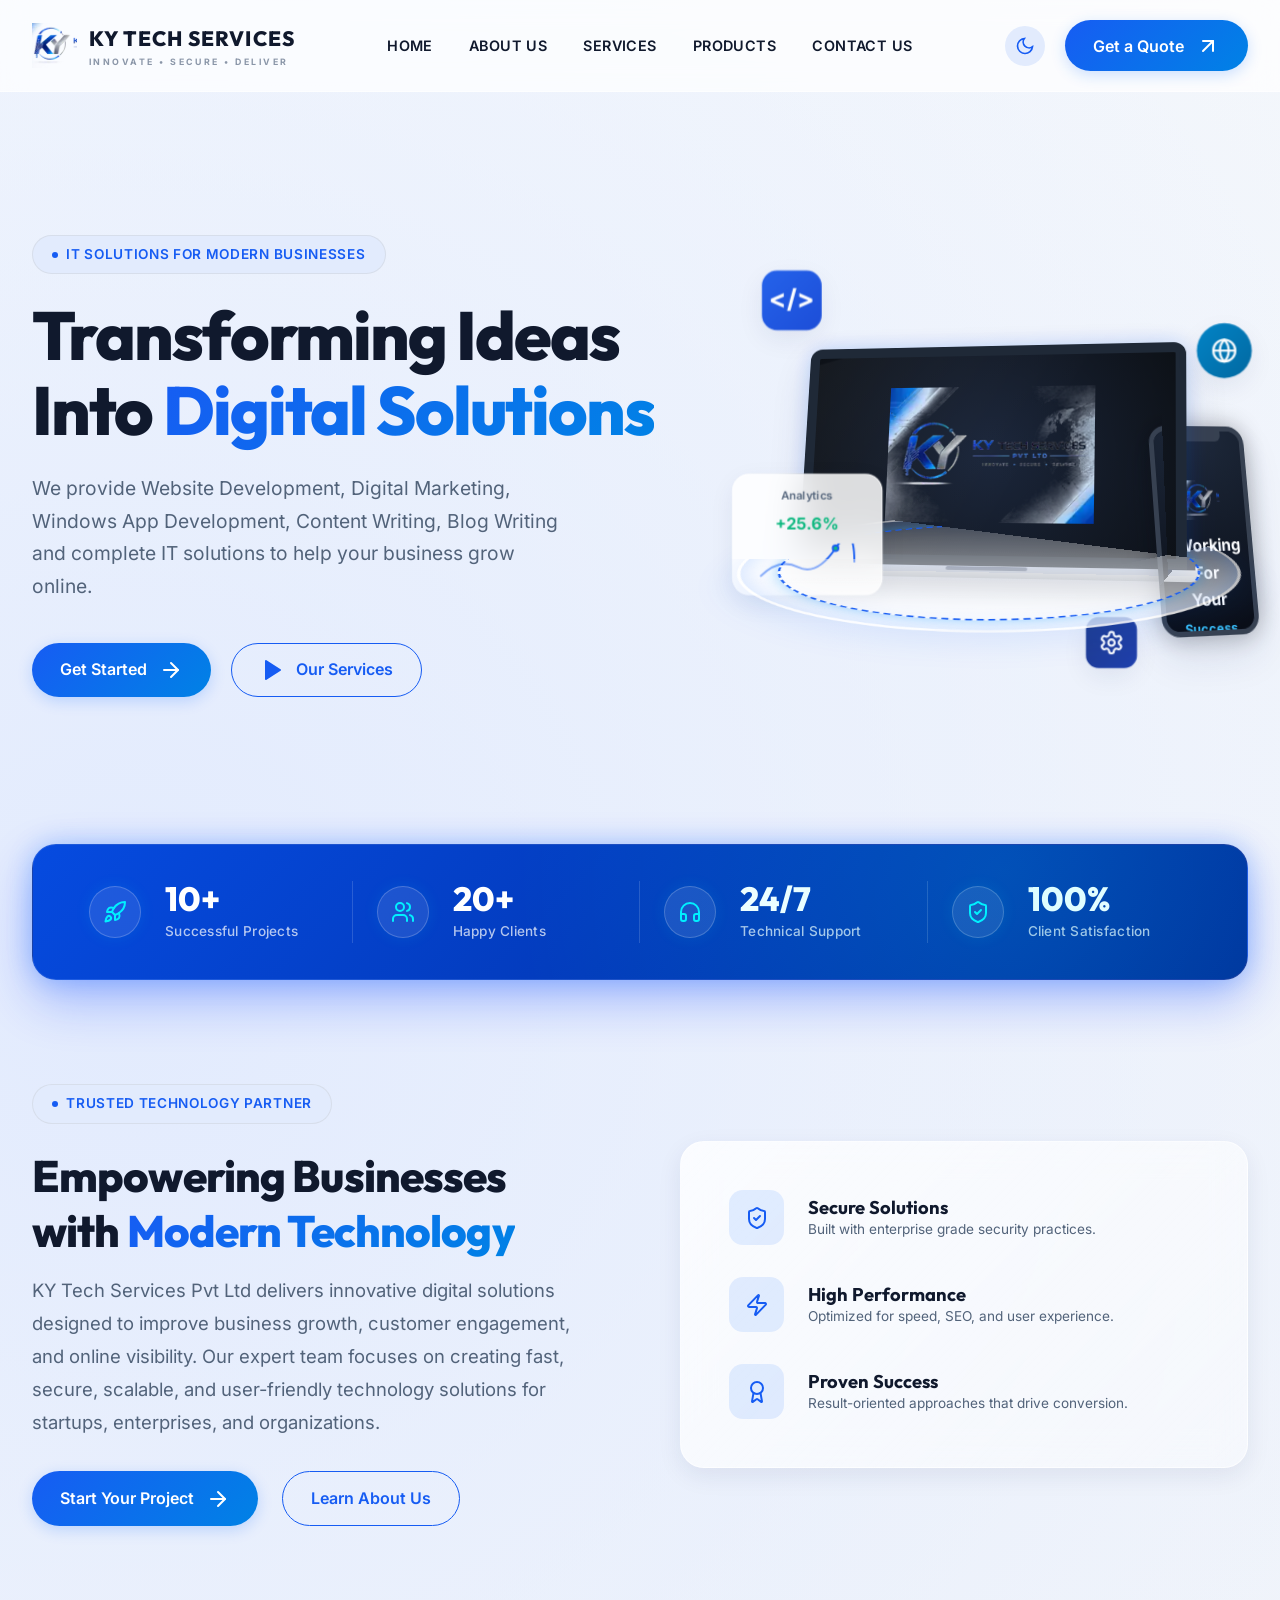
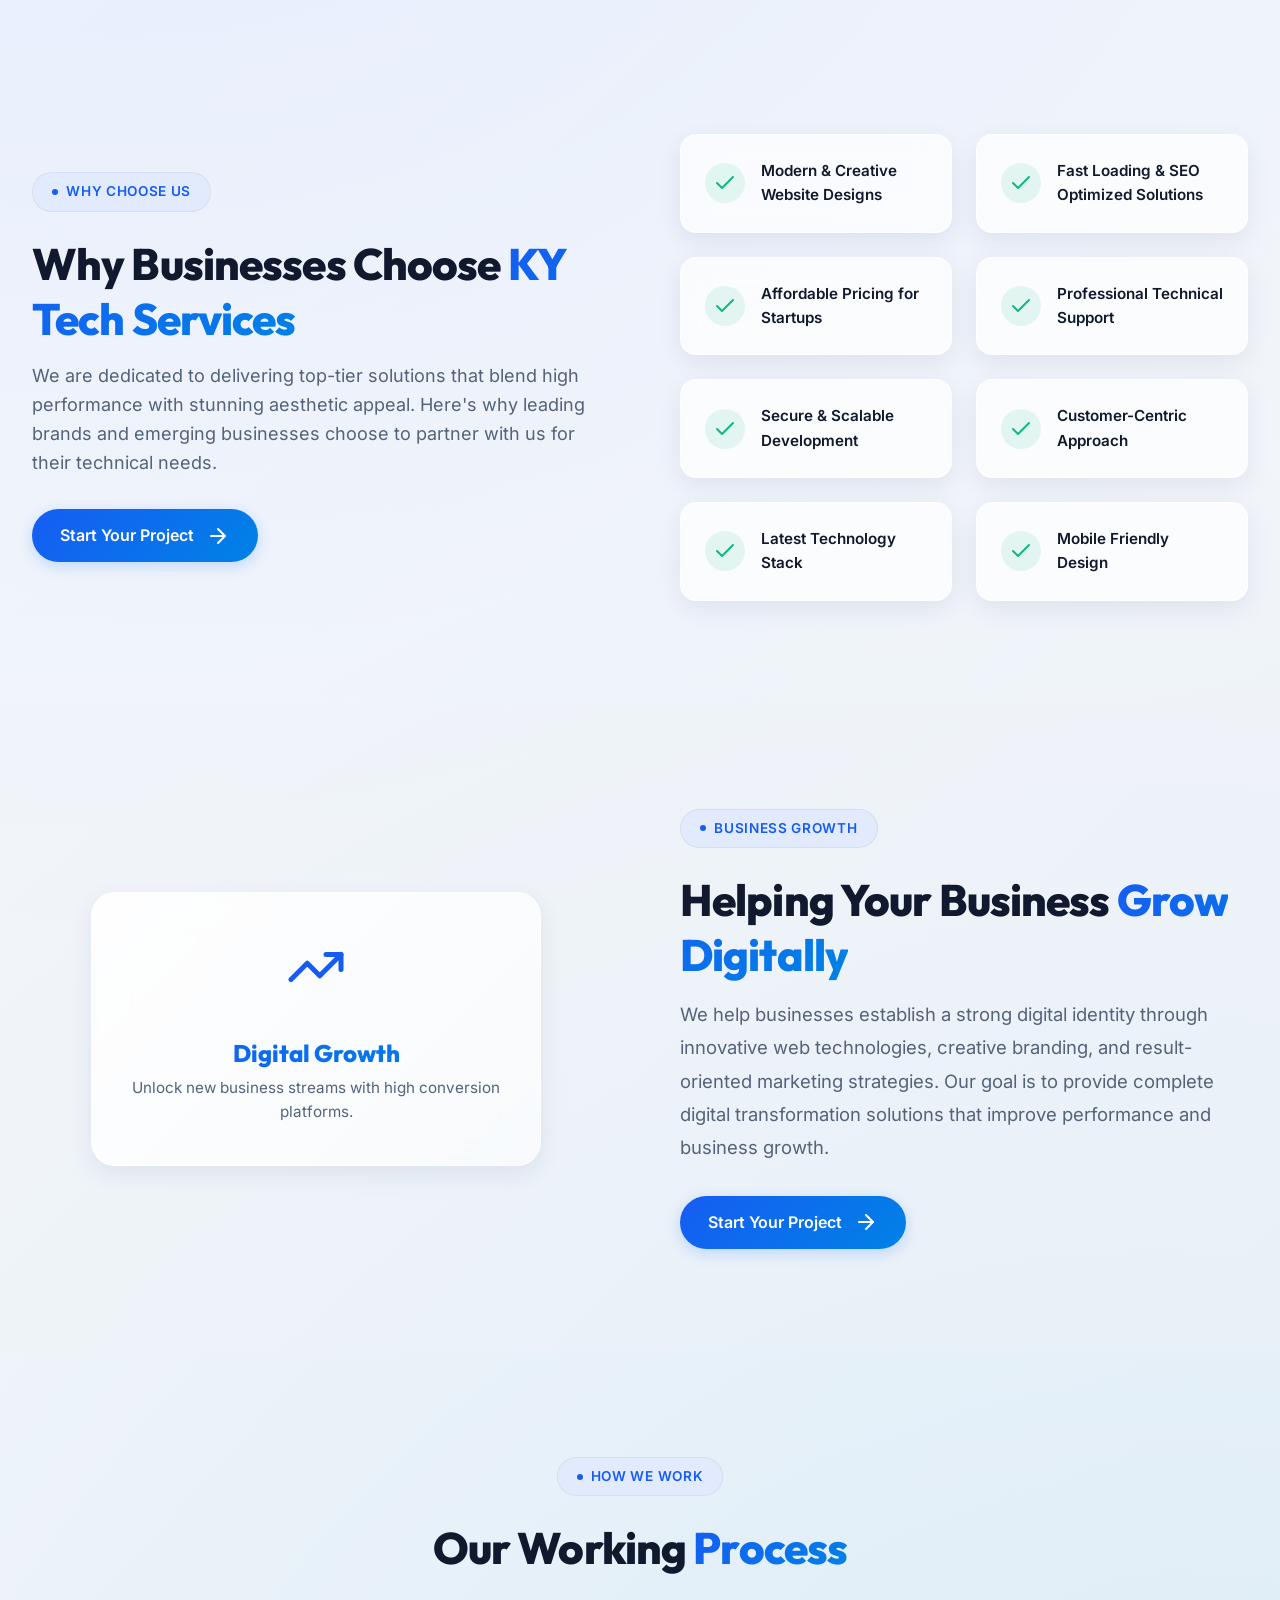
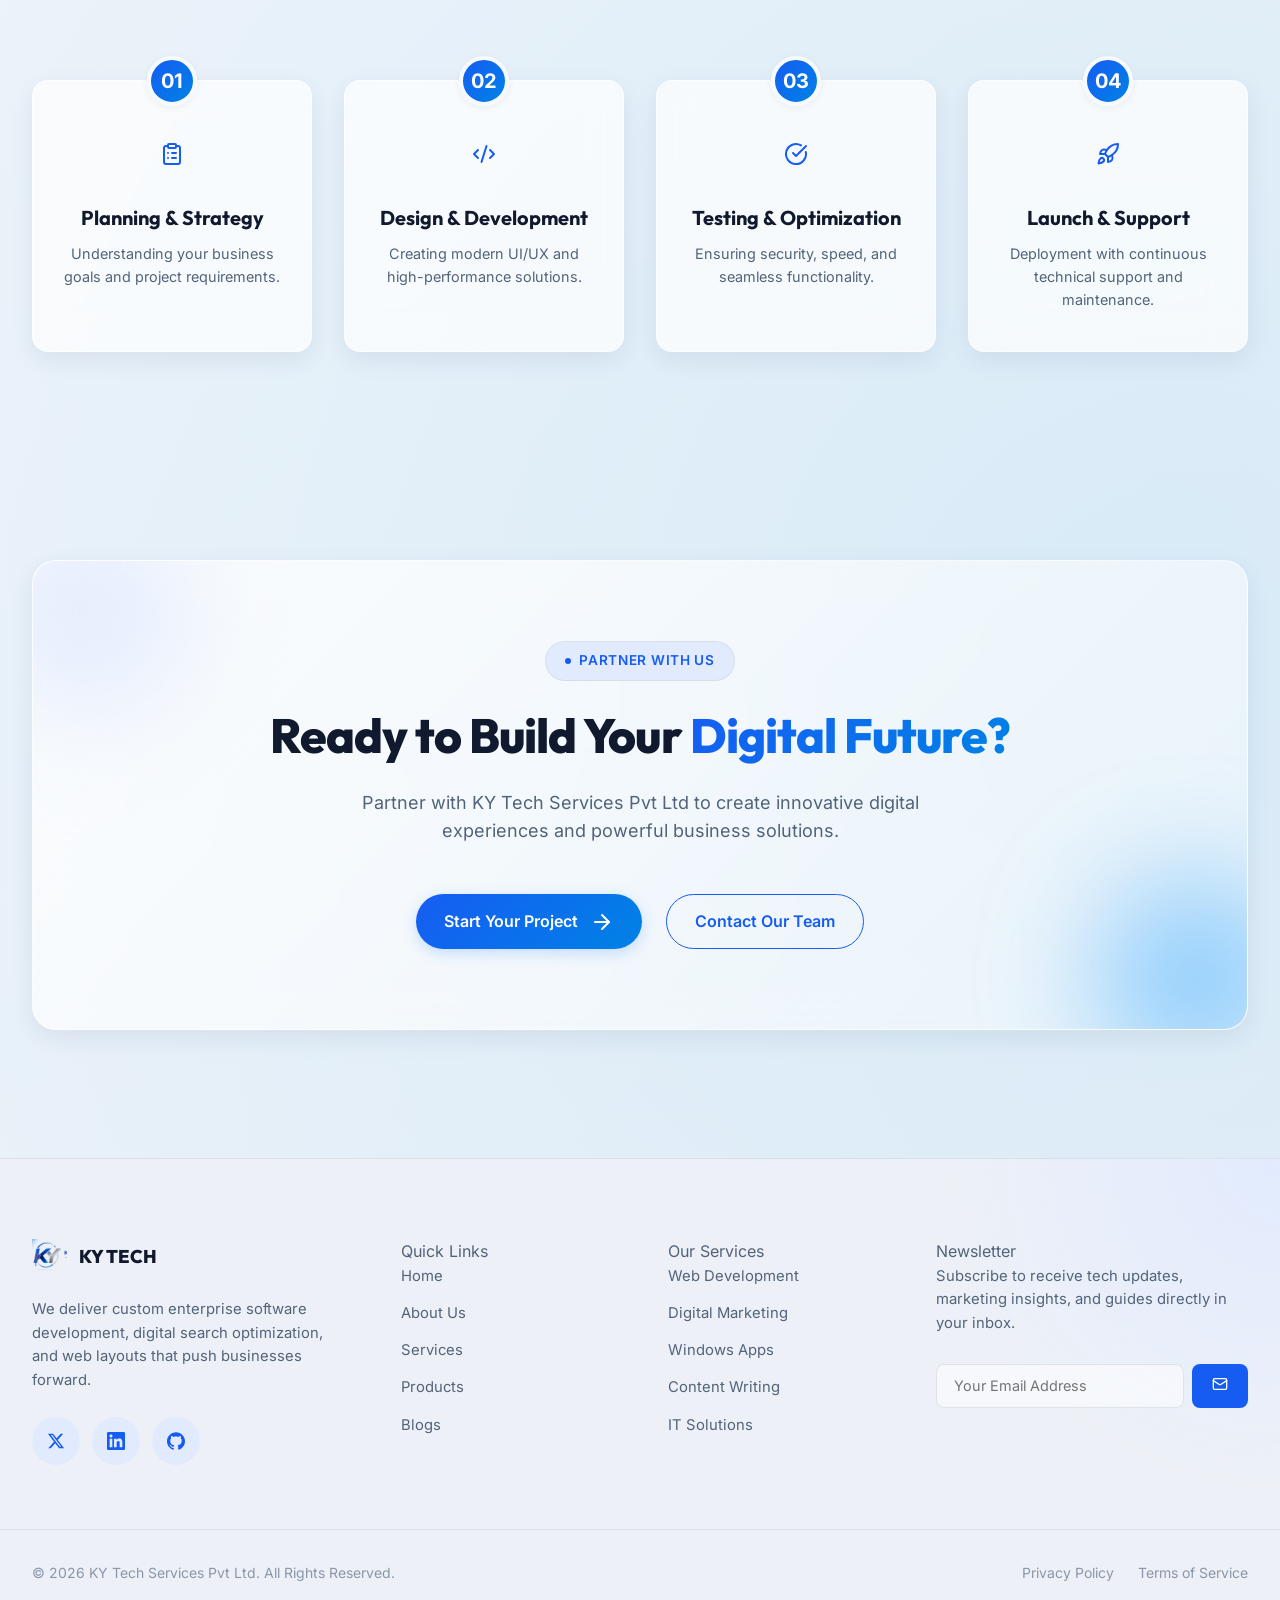
==== index.html @ 4c4f0a97 "seo: replace sitemap link with blogs link in footer quick links" ====
<!DOCTYPE html>
<html lang="en">
<head>
    <meta charset="UTF-8">
    <meta name="viewport" content="width=device-width, initial-scale=1.0">
    <meta name="robots" content="index, follow">
    <title>KY Tech Services Pvt Ltd | Innovative IT & Digital Solutions</title>
    <meta name="description" content="KY Tech Services Pvt Ltd provides professional Website Development, SEO, Digital Marketing, Software Development, Content Writing, and complete IT solutions for startups, businesses, and brands across India.">
    <meta name="keywords" content="IT services, Web development, digital marketing, app development, content writing, SEO, tech solutions">
    <meta name="author" content="KY Tech Services Pvt Ltd">
    <link rel="canonical" href="https://kytechserv.com/">
    
    <!-- Open Graph Tags -->
    <meta property="og:title" content="KY Tech Services Pvt Ltd | Innovative IT & Digital Solutions">
    <meta property="og:description" content="KY Tech Services Pvt Ltd provides professional Website Development, SEO, Digital Marketing, Software Development, Content Writing, and complete IT solutions for startups, businesses, and brands across India.">
    <meta property="og:image" content="assets/og-image.jpg">
    <meta property="og:url" content="https://kytechserv.com/">
    <meta property="og:type" content="website">

    <!-- Local Fonts and CSS Links -->
    <link rel="stylesheet" href="fonts.css">
    <link rel="preload" href="styles.css" as="style">
    <link rel="stylesheet" href="styles.css">

    <!-- Favicon -->
    <link rel="icon" type="image/webp" href="logo-icon.webp">
    
    <!-- Local Lucide Icons -->
    <script src="lucide.min.js" defer></script>
</head>
<body data-theme="light">

    <!-- Header Navbar -->
    <header class="header" id="main-header">
        <div class="container navbar">
            <a href="/" class="logo-link" id="logo-anchor">
                <img src="logo-icon.webp" alt="KY Tech Logo" class="logo-img-icon" width="45" height="45" style="height: 45px; width: auto; object-fit: contain; transition: transform var(--transition-normal);">
                <div class="logo-text">
                    <span style="font-family: var(--font-heading); font-weight: 800; font-size: 1.3rem; letter-spacing: 0.05em; color: var(--text-primary);">KY TECH SERVICES</span>
                    <span style="display: block; font-size: 0.55rem; font-weight: 700; letter-spacing: 0.28em; color: var(--text-light); text-transform: uppercase;">Innovate • Secure • Deliver</span>
                </div>
            </a>

            <!-- Menu items -->
            <nav class="nav-menu" id="nav-links">
                <a href="/" class="nav-link active">Home</a>
                <a href="/about" class="nav-link">About Us</a>
                <a href="/services" class="nav-link">Services</a>
                <a href="/products" class="nav-link">Products</a>
                <a href="/contact" class="nav-link">Contact Us</a>
            </nav>

            <!-- Actions (Theme Toggle & CTA) -->
            <div class="nav-actions">
                <div class="theme-toggle" id="theme-btn" role="button" tabindex="0" title="Toggle Theme" aria-label="Toggle Theme">
                    <svg class="theme-toggle-icon sun-icon" viewBox="0 0 24 24">
                        <circle cx="12" cy="12" r="4" />
                        <path d="M12 2v2M12 20v2M4.93 4.93l1.41 1.41M17.66 17.66l1.41 1.41M2 12h2M20 12h2M6.34 17.66l-1.41 1.41M19.07 4.93l-1.41 1.41" />
                    </svg>
                    <svg class="theme-toggle-icon moon-icon" viewBox="0 0 24 24">
                        <path d="M21 12.79A9 9 0 1 1 11.21 3 7 7 0 0 0 21 12.79z" />
                    </svg>
                </div>
                <button class="btn btn-primary btn-cta" id="cta-quote-btn">
                    Get a Quote <i data-lucide="arrow-up-right" class="btn-icon"></i>
                </button>
                <div class="burger-menu" id="menu-toggle" role="button" tabindex="0" aria-label="Toggle Menu">
                    <div class="burger-line"></div>
                    <div class="burger-line"></div>
                    <div class="burger-line"></div>
                </div>
            </div>
        </div>
    </header>
    <main>

    <!-- Hero Section -->
    <section class="hero" id="home">
        <div class="container hero-grid">
            <div class="hero-content">
                <div class="section-tag">
                    <span class="dot"></span> IT Solutions for Modern Businesses
                </div>
                <h1 class="hero-title">Transforming Ideas <br>Into <span>Digital Solutions</span></h1>
                <p class="hero-desc">We provide Website Development, Digital Marketing, Windows App Development, Content Writing, Blog Writing and complete IT solutions to help your business grow online.</p>
                <div class="hero-btns">
                    <a href="#contact" class="btn btn-primary">Get Started <i data-lucide="arrow-right" class="btn-icon"></i></a>
                    <a href="#services" class="btn btn-secondary"><i data-lucide="play" class="btn-icon" style="fill: currentColor; font-size: 0.8rem;"></i> Our Services</a>
                </div>
            </div>

            <!-- Hero Interactive 3D Mockup -->
            <div class="hero-mockup-wrapper" id="scene-3d">
                <div class="podium-base">
                    <div class="podium-ring"></div>
                </div>
                
                <!-- Laptop Mockup -->
                <div class="laptop-mockup" id="laptop-node">
                    <div class="laptop-screen">
                        <div class="laptop-display-content" style="padding: 1.5rem; background: radial-gradient(circle at center, #1b263b 0%, #0d1117 100%); display: flex; align-items: center; justify-content: center;">
                            <img src="logo.webp" alt="KY Tech Services Screen" width="250" height="166" style="max-width: 90%; max-height: 90%; object-fit: contain;">
                            <div class="screen-glare"></div>
                        </div>
                    </div>
                    <div class="laptop-base"></div>
                </div>

                <!-- Phone Mockup -->
                <div class="phone-mockup" id="phone-node">
                    <div class="phone-screen">
                        <div class="notch"></div>
                        <div class="phone-content" style="margin-top: 1.5rem; padding: 0.5rem;">
                            <img src="logo-icon.webp" alt="Phone Logo" width="38" height="38" style="height: 38px; width: auto; margin: 0 auto 0.75rem; display: block; object-fit: contain;">
                            <div style="font-weight: 700; font-size: 1rem; margin-bottom: 0.25rem;">Working For Your</div>
                            <p>Success</p>
                            <div class="phone-progress">
                                <div class="phone-progress-fill"></div>
                            </div>
                        </div>
                        <div style="font-size: 0.5rem; text-align: center; color: #64748b; font-weight:600;">ACTIVE SESSION</div>
                    </div>
                </div>

                <!-- Floating Code Card -->
                <div class="floating-element float-code" id="float-code-card">
                    <span>&lt;/&gt;</span>
                </div>

                <!-- Floating Globe Card -->
                <div class="floating-element float-globe" id="float-globe-card">
                    <i data-lucide="globe"></i>
                </div>

                <!-- Floating Cog Card -->
                <div class="floating-element float-cog" id="float-cog-card">
                    <i data-lucide="settings" style="animation: spinRing 8s linear infinite;"></i>
                </div>

                <!-- Floating Analytics Card -->
                <div class="floating-element float-analytics glass-card" id="float-analytics-card">
                    <span>Analytics</span>
                    <div class="analytics-val">+25.6%</div>
                    <!-- Small SVG Sparkline -->
                    <svg viewBox="0 0 100 40">
                        <path d="M 0 35 Q 20 15 40 25 T 80 5 T 100 20" />
                        <circle cx="80" cy="5" r="3" fill="#10b981" />
                    </svg>
                </div>
            </div>
        </div>
    </section>

    <!-- Stats Bar -->
    <div class="container stats-container">
        <div class="stats-bar">
            <div class="stat-item">
                <div class="stat-icon-wrapper">
                    <i data-lucide="rocket"></i>
                </div>
                <div class="stat-info">
                    <div class="stat-number" data-target="10">0</div>
                    <div class="stat-label">Successful Projects</div>
                </div>
            </div>
            <div class="stat-item">
                <div class="stat-icon-wrapper">
                    <i data-lucide="users"></i>
                </div>
                <div class="stat-info">
                    <div class="stat-number" data-target="20">0</div>
                    <div class="stat-label">Happy Clients</div>
                </div>
            </div>
            <div class="stat-item">
                <div class="stat-icon-wrapper">
                    <i data-lucide="headphones"></i>
                </div>
                <div class="stat-info">
                    <div class="stat-number" data-target="24">0</div>
                    <div class="stat-label">Technical Support</div>
                </div>
            </div>
            <div class="stat-item">
                <div class="stat-icon-wrapper">
                    <i data-lucide="shield-check"></i>
                </div>
                <div class="stat-info">
                    <div class="stat-number" data-target="100">0</div>
                    <div class="stat-label">Client Satisfaction</div>
                </div>
            </div>
        </div>
    </div>

    
    <!-- Trusted Technology Partner Section -->
    <section class="partner-section" id="partner">
        <div class="container about-grid">
            <div class="partner-content">
                <div class="section-tag">
                    <span class="dot"></span> Trusted Technology Partner
                </div>
                <h2 class="section-title">Empowering Businesses with <span>Modern Technology</span></h2>
                <p class="section-desc-accent" style="font-size: 1.15rem; line-height: 1.8; color: var(--text-secondary); margin-bottom: 2rem;">
                    KY Tech Services Pvt Ltd delivers innovative digital solutions designed to improve business growth, customer engagement, and online visibility. Our expert team focuses on creating fast, secure, scalable, and user-friendly technology solutions for startups, enterprises, and organizations.
                </p>
                <div style="display: flex; gap: 1.5rem; flex-wrap: wrap; margin-top: 1.5rem;">
                    <a href="#contact" class="btn btn-primary">Start Your Project <i data-lucide="arrow-right" class="btn-icon"></i></a>
                    <a href="/about" class="btn btn-secondary">Learn About Us</a>
                </div>
            </div>
            <div class="partner-visual">
                <div class="partner-glass-card glass-card" style="padding: 3rem; display: flex; flex-direction: column; gap: 2rem; border-radius: var(--radius-lg); position: relative; overflow: hidden; background: linear-gradient(135deg, rgba(var(--bg-glass-raw), 0.8) 0%, rgba(var(--bg-glass-raw), 0.4) 100%);">
                    <div style="display: flex; gap: 1.5rem; align-items: center;">
                        <div style="width: 55px; height: 55px; border-radius: 14px; background: rgba(0, 102, 255, 0.1); color: var(--primary); display: flex; align-items: center; justify-content: center; font-size: 1.5rem; flex-shrink: 0;"><i data-lucide="shield-check"></i></div>
                        <div>
                            <h3 style="font-size: 1.15rem; font-weight: 700;">Secure Solutions</h3>
                            <p style="font-size: 0.85rem; color: var(--text-secondary);">Built with enterprise grade security practices.</p>
                        </div>
                    </div>
                    <div style="display: flex; gap: 1.5rem; align-items: center;">
                        <div style="width: 55px; height: 55px; border-radius: 14px; background: rgba(0, 102, 255, 0.1); color: var(--primary); display: flex; align-items: center; justify-content: center; font-size: 1.5rem; flex-shrink: 0;"><i data-lucide="zap"></i></div>
                        <div>
                            <h3 style="font-size: 1.15rem; font-weight: 700;">High Performance</h3>
                            <p style="font-size: 0.85rem; color: var(--text-secondary);">Optimized for speed, SEO, and user experience.</p>
                        </div>
                    </div>
                    <div style="display: flex; gap: 1.5rem; align-items: center;">
                        <div style="width: 55px; height: 55px; border-radius: 14px; background: rgba(0, 102, 255, 0.1); color: var(--primary); display: flex; align-items: center; justify-content: center; font-size: 1.5rem; flex-shrink: 0;"><i data-lucide="award"></i></div>
                        <div>
                            <h3 style="font-size: 1.15rem; font-weight: 700;">Proven Success</h3>
                            <p style="font-size: 0.85rem; color: var(--text-secondary);">Result-oriented approaches that drive conversion.</p>
                        </div>
                    </div>
                </div>
            </div>
        </div>
    </section>

    <!-- Why Choose Us Section -->
    <section class="why-choose-section" id="why-choose">
        <div class="container about-grid">
            <div class="why-choose-content">
                <div class="section-tag">
                    <span class="dot"></span> Why Choose Us
                </div>
                <h2 class="section-title">Why Businesses Choose <span>KY Tech Services</span></h2>
                <p class="section-desc" style="max-width: 100%; margin-bottom: 2rem;">
                    We are dedicated to delivering top-tier solutions that blend high performance with stunning aesthetic appeal. Here's why leading brands and emerging businesses choose to partner with us for their technical needs.
                </p>
                <div style="display: flex; gap: 1.5rem; flex-wrap: wrap;">
                    <a href="#contact" class="btn btn-primary">Start Your Project <i data-lucide="arrow-right" class="btn-icon"></i></a>
                </div>
            </div>
            
            <div class="why-choose-grid">
                <div class="glass-card" style="padding: 1.5rem; display: flex; align-items: center; gap: 1rem; border-radius: var(--radius-md);">
                    <div style="width: 40px; height: 40px; border-radius: 50%; background: rgba(16, 185, 129, 0.1); color: #10b981; display: flex; align-items: center; justify-content: center; font-size: 1.2rem; flex-shrink: 0;"><i data-lucide="check"></i></div>
                    <span style="font-weight: 600; font-size: 0.95rem;">Modern & Creative Website Designs</span>
                </div>
                
                <div class="glass-card" style="padding: 1.5rem; display: flex; align-items: center; gap: 1rem; border-radius: var(--radius-md);">
                    <div style="width: 40px; height: 40px; border-radius: 50%; background: rgba(16, 185, 129, 0.1); color: #10b981; display: flex; align-items: center; justify-content: center; font-size: 1.2rem; flex-shrink: 0;"><i data-lucide="check"></i></div>
                    <span style="font-weight: 600; font-size: 0.95rem;">Fast Loading & SEO Optimized Solutions</span>
                </div>
                
                <div class="glass-card" style="padding: 1.5rem; display: flex; align-items: center; gap: 1rem; border-radius: var(--radius-md);">
                    <div style="width: 40px; height: 40px; border-radius: 50%; background: rgba(16, 185, 129, 0.1); color: #10b981; display: flex; align-items: center; justify-content: center; font-size: 1.2rem; flex-shrink: 0;"><i data-lucide="check"></i></div>
                    <span style="font-weight: 600; font-size: 0.95rem;">Affordable Pricing for Startups</span>
                </div>
                
                <div class="glass-card" style="padding: 1.5rem; display: flex; align-items: center; gap: 1rem; border-radius: var(--radius-md);">
                    <div style="width: 40px; height: 40px; border-radius: 50%; background: rgba(16, 185, 129, 0.1); color: #10b981; display: flex; align-items: center; justify-content: center; font-size: 1.2rem; flex-shrink: 0;"><i data-lucide="check"></i></div>
                    <span style="font-weight: 600; font-size: 0.95rem;">Professional Technical Support</span>
                </div>
                
                <div class="glass-card" style="padding: 1.5rem; display: flex; align-items: center; gap: 1rem; border-radius: var(--radius-md);">
                    <div style="width: 40px; height: 40px; border-radius: 50%; background: rgba(16, 185, 129, 0.1); color: #10b981; display: flex; align-items: center; justify-content: center; font-size: 1.2rem; flex-shrink: 0;"><i data-lucide="check"></i></div>
                    <span style="font-weight: 600; font-size: 0.95rem;">Secure & Scalable Development</span>
                </div>
                
                <div class="glass-card" style="padding: 1.5rem; display: flex; align-items: center; gap: 1rem; border-radius: var(--radius-md);">
                    <div style="width: 40px; height: 40px; border-radius: 50%; background: rgba(16, 185, 129, 0.1); color: #10b981; display: flex; align-items: center; justify-content: center; font-size: 1.2rem; flex-shrink: 0;"><i data-lucide="check"></i></div>
                    <span style="font-weight: 600; font-size: 0.95rem;">Customer-Centric Approach</span>
                </div>
                
                <div class="glass-card" style="padding: 1.5rem; display: flex; align-items: center; gap: 1rem; border-radius: var(--radius-md);">
                    <div style="width: 40px; height: 40px; border-radius: 50%; background: rgba(16, 185, 129, 0.1); color: #10b981; display: flex; align-items: center; justify-content: center; font-size: 1.2rem; flex-shrink: 0;"><i data-lucide="check"></i></div>
                    <span style="font-weight: 600; font-size: 0.95rem;">Latest Technology Stack</span>
                </div>
                
                <div class="glass-card" style="padding: 1.5rem; display: flex; align-items: center; gap: 1rem; border-radius: var(--radius-md);">
                    <div style="width: 40px; height: 40px; border-radius: 50%; background: rgba(16, 185, 129, 0.1); color: #10b981; display: flex; align-items: center; justify-content: center; font-size: 1.2rem; flex-shrink: 0;"><i data-lucide="check"></i></div>
                    <span style="font-weight: 600; font-size: 0.95rem;">Mobile Friendly Design</span>
                </div>
            </div>
        </div>
    </section>

    <!-- Business Growth Section -->
    <section class="growth-section" id="growth" style="background: hsla(var(--bg-secondary-raw), 0.35);">
        <div class="container about-grid">
            <div class="growth-visual" style="display: flex; align-items: center; justify-content: center; position: relative;">
                <div class="glass-card" style="padding: 2.5rem; text-align: center; border-radius: var(--radius-lg); width: 100%; max-width: 450px; background: linear-gradient(135deg, rgba(var(--bg-glass-raw), 0.9) 0%, rgba(var(--bg-glass-raw), 0.6) 100%);">
                    <div style="font-size: 3.5rem; color: var(--primary); margin-bottom: 1rem;"><i data-lucide="trending-up" style="width: 60px; height: 60px;"></i></div>
                    <h3 style="font-size: 1.5rem; font-weight: 800; margin-bottom: 0.5rem; background: var(--primary-gradient); -webkit-background-clip: text; -webkit-text-fill-color: transparent;">Digital Growth</h3>
                    <p style="font-size: 0.95rem; color: var(--text-secondary);">Unlock new business streams with high conversion platforms.</p>
                </div>
            </div>
            
            <div class="growth-content">
                <div class="section-tag">
                    <span class="dot"></span> Business Growth
                </div>
                <h2 class="section-title">Helping Your Business <span>Grow Digitally</span></h2>
                <p class="section-desc-accent" style="font-size: 1.15rem; line-height: 1.8; color: var(--text-secondary); margin-bottom: 2rem;">
                    We help businesses establish a strong digital identity through innovative web technologies, creative branding, and result-oriented marketing strategies. Our goal is to provide complete digital transformation solutions that improve performance and business growth.
                </p>
                <div style="display: flex; gap: 1.5rem; flex-wrap: wrap; margin-top: 1.5rem;">
                    <a href="#contact" class="btn btn-primary">Start Your Project <i data-lucide="arrow-right" class="btn-icon"></i></a>
                </div>
            </div>
        </div>
    </section>

    <!-- Process Section -->
    <section class="process-section" id="process">
        <div class="container">
            <div style="text-align: center; margin-bottom: 5rem;">
                <div class="section-tag" style="margin: 0 auto 1.5rem auto;">
                    <span class="dot"></span> How We Work
                </div>
                <h2 class="section-title">Our Working <span>Process</span></h2>
            </div>
            
            <div class="process-steps-grid">
                <!-- Step 1 -->
                <div class="process-step glass-card" style="padding: 2.5rem 1.75rem; border-radius: var(--radius-md); text-align: center; position: relative; display: flex; flex-direction: column; align-items: center; margin-top: 25px;">
                    <div class="step-number" style="position: absolute; top: -25px; width: 50px; height: 50px; border-radius: 50%; background: var(--primary-gradient); color: #fff; display: flex; align-items: center; justify-content: center; font-size: 1.25rem; font-weight: 800; border: 4px solid hsl(var(--bg-primary-raw)); box-shadow: var(--shadow-sm);">01</div>
                    <div style="font-size: 2rem; color: var(--primary); margin: 0.5rem 0 1.5rem 0;"><i data-lucide="clipboard-list"></i></div>
                    <h3 style="font-size: 1.25rem; font-weight: 700; margin-bottom: 0.75rem;">Planning & Strategy</h3>
                    <p style="font-size: 0.9rem; color: var(--text-secondary); line-height: 1.6;">Understanding your business goals and project requirements.</p>
                </div>
                
                <!-- Step 2 -->
                <div class="process-step glass-card" style="padding: 2.5rem 1.75rem; border-radius: var(--radius-md); text-align: center; position: relative; display: flex; flex-direction: column; align-items: center; margin-top: 25px;">
                    <div class="step-number" style="position: absolute; top: -25px; width: 50px; height: 50px; border-radius: 50%; background: var(--primary-gradient); color: #fff; display: flex; align-items: center; justify-content: center; font-size: 1.25rem; font-weight: 800; border: 4px solid hsl(var(--bg-primary-raw)); box-shadow: var(--shadow-sm);">02</div>
                    <div style="font-size: 2rem; color: var(--primary); margin: 0.5rem 0 1.5rem 0;"><i data-lucide="code-2"></i></div>
                    <h3 style="font-size: 1.25rem; font-weight: 700; margin-bottom: 0.75rem;">Design & Development</h3>
                    <p style="font-size: 0.9rem; color: var(--text-secondary); line-height: 1.6;">Creating modern UI/UX and high-performance solutions.</p>
                </div>
                
                <!-- Step 3 -->
                <div class="process-step glass-card" style="padding: 2.5rem 1.75rem; border-radius: var(--radius-md); text-align: center; position: relative; display: flex; flex-direction: column; align-items: center; margin-top: 25px;">
                    <div class="step-number" style="position: absolute; top: -25px; width: 50px; height: 50px; border-radius: 50%; background: var(--primary-gradient); color: #fff; display: flex; align-items: center; justify-content: center; font-size: 1.25rem; font-weight: 800; border: 4px solid hsl(var(--bg-primary-raw)); box-shadow: var(--shadow-sm);">03</div>
                    <div style="font-size: 2rem; color: var(--primary); margin: 0.5rem 0 1.5rem 0;"><i data-lucide="check-circle"></i></div>
                    <h3 style="font-size: 1.25rem; font-weight: 700; margin-bottom: 0.75rem;">Testing & Optimization</h3>
                    <p style="font-size: 0.9rem; color: var(--text-secondary); line-height: 1.6;">Ensuring security, speed, and seamless functionality.</p>
                </div>
                
                <!-- Step 4 -->
                <div class="process-step glass-card" style="padding: 2.5rem 1.75rem; border-radius: var(--radius-md); text-align: center; position: relative; display: flex; flex-direction: column; align-items: center; margin-top: 25px;">
                    <div class="step-number" style="position: absolute; top: -25px; width: 50px; height: 50px; border-radius: 50%; background: var(--primary-gradient); color: #fff; display: flex; align-items: center; justify-content: center; font-size: 1.25rem; font-weight: 800; border: 4px solid hsl(var(--bg-primary-raw)); box-shadow: var(--shadow-sm);">04</div>
                    <div style="font-size: 2rem; color: var(--primary); margin: 0.5rem 0 1.5rem 0;"><i data-lucide="rocket"></i></div>
                    <h3 style="font-size: 1.25rem; font-weight: 700; margin-bottom: 0.75rem;">Launch & Support</h3>
                    <p style="font-size: 0.9rem; color: var(--text-secondary); line-height: 1.6;">Deployment with continuous technical support and maintenance.</p>
                </div>
            </div>
        </div>
    </section>

    <!-- Call to Action Section -->
    <section class="cta-banner-section" id="cta-banner" style="padding-bottom: 8rem;">
        <div class="container">
            <div class="glass-card" style="padding: 5rem 3rem; text-align: center; border-radius: var(--radius-lg); position: relative; overflow: hidden; background: linear-gradient(135deg, rgba(var(--bg-glass-raw), 0.8) 0%, rgba(var(--bg-glass-raw), 0.4) 100%);">
                <div style="position: absolute; top: -50px; left: -50px; width: 200px; height: 200px; border-radius: 50%; background: var(--primary-light); filter: blur(60px); z-index: -1;"></div>
                <div style="position: absolute; bottom: -50px; right: -50px; width: 200px; height: 200px; border-radius: 50%; background: var(--accent-glow); filter: blur(60px); z-index: -1;"></div>
                
                <div class="section-tag" style="margin: 0 auto 1.5rem auto;">
                    <span class="dot"></span> Partner With Us
                </div>
                <h2 class="section-title" style="font-size: 3rem; max-width: 800px; margin: 0 auto 1.5rem auto;">Ready to Build Your <span>Digital Future?</span></h2>
                <p class="section-desc" style="margin: 0 auto 3rem auto; max-width: 600px;">
                    Partner with KY Tech Services Pvt Ltd to create innovative digital experiences and powerful business solutions.
                </p>
                <div style="display: flex; gap: 1.5rem; justify-content: center; flex-wrap: wrap;">
                    <a href="#contact" class="btn btn-primary" id="cta-start-btn">Start Your Project <i data-lucide="arrow-right" class="btn-icon"></i></a>
                    <a href="/contact" class="btn btn-secondary">Contact Our Team</a>
                </div>
            </div>
        </div>
    </section>
    </main><!-- Footer Section -->
    <footer class="footer">
        <div class="container footer-grid">
            <div class="footer-col">
                <a href="#home" class="logo-link">
                    <img src="logo-icon.webp" alt="KY Tech Logo" class="logo-img-icon" width="35" height="35" style="height: 35px; width: auto; object-fit: contain;" loading="lazy">
                    <span style="font-family: var(--font-heading); font-weight: 800; font-size: 1.15rem; color: var(--text-primary);">KY TECH</span>
                </a>
                <p class="footer-desc">We deliver custom enterprise software development, digital search optimization, and web layouts that push businesses forward.</p>
                <div class="footer-socials">
                    <a href="#home" class="btn-circle" aria-label="Twitter">
                        <svg style="width: 18px; height: 18px; fill: currentColor;" viewBox="0 0 24 24" xmlns="http://www.w3.org/2000/svg">
                            <path d="M18.244 2.25h3.308l-7.227 8.26 8.502 11.24H16.17l-5.214-6.817L4.99 21.75H1.68l7.73-8.835L1.254 2.25H8.08l4.713 6.231zm-1.161 17.52h1.833L7.084 4.126H5.117z"/>
                        </svg>
                    </a>
                    <a href="#home" class="btn-circle" aria-label="LinkedIn">
                        <svg style="width: 18px; height: 18px; fill: currentColor;" viewBox="0 0 24 24" xmlns="http://www.w3.org/2000/svg">
                            <path d="M20.447 20.452h-3.554v-5.569c0-1.328-.027-3.037-1.852-3.037-1.853 0-2.136 1.445-2.136 2.939v5.667H9.351V9h3.414v1.561h.046c.477-.9 1.637-1.85 3.37-1.85 3.601 0 4.267 2.37 4.267 5.455v6.286zM5.337 7.433c-1.144 0-2.063-.926-2.063-2.065 0-1.138.92-2.063 2.063-2.063 1.14 0 2.064.925 2.064 2.063 0 1.139-.925 2.065-2.064 2.065zm1.782 13.019H3.555V9h3.564v11.452zM22.225 0H1.771C.792 0 0 .774 0 1.729v20.542C0 23.227.792 24 1.771 24h20.451C23.2 24 24 23.227 24 22.271V1.729C24 .774 23.2 0 22.222 0h.003z"/>
                        </svg>
                    </a>
                    <a href="#home" class="btn-circle" aria-label="GitHub">
                        <svg style="width: 18px; height: 18px; fill: currentColor;" viewBox="0 0 24 24" xmlns="http://www.w3.org/2000/svg">
                            <path d="M12 .297c-6.63 0-12 5.373-12 12 0 5.303 3.438 9.8 8.205 11.385.6.113.82-.258.82-.577 0-.285-.01-1.04-.015-2.04-3.338.724-4.042-1.61-4.042-1.61C4.422 18.07 3.633 17.7 3.633 17.7c-1.087-.744.084-.729.084-.729 1.205.084 1.838 1.236 1.838 1.236 1.07 1.835 2.809 1.305 3.495.998.108-.776.417-1.305.76-1.605-2.665-.3-5.466-1.332-5.466-5.93 0-1.31.465-2.38 1.235-3.22-.135-.303-.54-1.523.105-3.176 0 0 1.005-.322 3.3 1.23.96-.267 1.98-.399 3-.405 1.02.006 2.04.138 3 .405 2.28-1.552 3.285-1.23 3.285-1.23.645 1.653.24 2.873.12 3.176.765.84 1.23 1.91 1.23 3.22 0 4.61-2.805 5.625-5.475 5.92.42.36.81 1.096.81 2.22 0 1.606-.015 2.896-.015 3.286 0 .315.21.69.825.57C20.565 22.092 24 17.592 24 12.297c0-6.627-5.373-12-12-12"/>
                        </svg>
                    </a>
                </div>
            </div>

            <div class="footer-col">
                <div class="footer-col-title">Quick Links</div>
                <div class="footer-links">
                    <a href="/">Home</a>
                    <a href="/about">About Us</a>
                    <a href="/services">Services</a>
                    <a href="/products">Products</a>
                    <a href="/blogs">Blogs</a>
                </div>
            </div>

            <div class="footer-col">
                <div class="footer-col-title">Our Services</div>
                <div class="footer-links">
                    <a href="#services">Web Development</a>
                    <a href="#services">Digital Marketing</a>
                    <a href="#services">Windows Apps</a>
                    <a href="#services">Content Writing</a>
                    <a href="#services">IT Solutions</a>
                </div>
            </div>

            <div class="footer-col">
                <div class="footer-col-title">Newsletter</div>
                <p class="footer-desc" style="margin-bottom: 0.75rem;">Subscribe to receive tech updates, marketing insights, and guides directly in your inbox.</p>
                <form class="newsletter-form" id="newsletter-form-element">
                    <input type="hidden" name="_captcha" value="false">
                    <input type="email" class="newsletter-input" name="Email" placeholder="Your Email Address" required aria-label="Newsletter Email">
                    <button type="submit" class="newsletter-btn" aria-label="Subscribe">
                        <i data-lucide="mail" style="width: 16px; height: 16px;"></i>
                    </button>
                </form>
            </div>
        </div>

        <div class="container footer-bottom">
            <p>&copy; 2026 KY Tech Services Pvt Ltd. All Rights Reserved.</p>
            <div class="footer-bottom-links">
                <a href="#" id="privacy-link">Privacy Policy</a>
                <a href="#" id="terms-link">Terms of Service</a>
            </div>
        </div>
    </footer>

    <!-- Get a Quote Modal -->
    <div class="modal-overlay" id="quote-modal-overlay">
        <div class="modal-content glass-card">
            <button class="modal-close-btn" id="modal-close-icon" aria-label="Close Modal">&times;</button>
            <div class="modal-header">
                <h2>Get a Custom Quote</h2>
                <p>Provide details about your project and we'll schedule a discovery call.</p>
            </div>
            
            <div class="form-alert form-alert-success" id="modal-success-alert">
                <i data-lucide="check-circle"></i>
                <span>Thank you! Your quote request has been received.</span>
            </div>

            <form id="modal-quote-form">
                <input type="hidden" name="_captcha" value="false">
                <div class="form-group">
                    <label for="modal-name" class="form-label">Your Name</label>
                    <input type="text" id="modal-name" name="Name" class="form-control" placeholder="Jane Smith" required>
                </div>
                <div class="form-group">
                    <label for="modal-email" class="form-label">Email Address</label>
                    <input type="email" id="modal-email" name="Email" class="form-control" placeholder="jane@example.com" required>
                </div>
                <div class="form-group">
                    <label for="modal-budget" class="form-label">Estimated Budget</label>
                    <select id="modal-budget" name="Budget" class="form-control" required style="appearance: none; -webkit-appearance: none;">
                        <option value="" disabled selected>Select budget range</option>
                        <option value="under-50k">Under ₹50,000</option>
                        <option value="50k-200k">₹50,000 - ₹2,00,000</option>
                        <option value="200k-500k">₹2,00,000 - ₹5,00,000</option>
                        <option value="500k-plus">₹5,00,000+</option>
                    </select>
                </div>
                <div class="form-group">
                    <label for="modal-desc" class="form-label">Brief Project Summary</label>
                    <textarea id="modal-desc" name="Summary" class="form-control" placeholder="Share what you'd like to achieve..." required></textarea>
                </div>
                <button type="submit" class="btn btn-primary form-submit-btn">
                    Request Quote <i data-lucide="arrow-right" class="btn-icon"></i>
                </button>
            </form>
        </div>
    </div>

    <!-- Success Notification Modal -->
    <div class="modal-overlay" id="success-modal-overlay">
        <div class="modal-content glass-card" style="max-width: 420px; text-align: center; padding: 2.5rem 2rem;">
            <button class="modal-close-btn" id="success-modal-close-icon" aria-label="Close Modal">&times;</button>
            <div style="width: 60px; height: 60px; border-radius: 50%; background: rgba(16, 185, 129, 0.15); color: #10b981; display: flex; align-items: center; justify-content: center; font-size: 2.2rem; margin: 0 auto 1.25rem; border: 1px solid rgba(16, 185, 129, 0.3); box-shadow: 0 0 20px rgba(16, 185, 129, 0.2);">
                <i data-lucide="check-circle" style="width: 32px; height: 32px;"></i>
            </div>
            <h2 style="font-size: 1.6rem; font-weight: 800; margin-bottom: 0.5rem; font-family: var(--font-heading); color: var(--text-primary);">Email Sent Successfully!</h2>
            <p style="font-size: 0.925rem; color: var(--text-secondary); margin-bottom: 1.5rem; line-height: 1.5;">Thank you for contacting us. Your message has been sent successfully. Our team will get back to you within 24 hours.</p>
            <button class="btn btn-primary" id="success-modal-btn" style="width: 100%;">Got it</button>
        </div>
    </div>

    <!-- Privacy Policy Modal -->
    <div class="modal-overlay" id="privacy-modal-overlay">
        <div class="modal-content glass-card" style="max-width: 720px; max-height: 80vh; display: flex; flex-direction: column; text-align: left;">
            <button class="modal-close-btn" id="privacy-modal-close-icon" aria-label="Close Modal">&times;</button>
            <div class="modal-header" style="margin-bottom: 1.5rem; flex-shrink: 0; text-align: left;">
                <h2 style="font-family: var(--font-heading); font-weight: 800; font-size: 1.8rem; color: var(--text-primary);">Privacy Policy</h2>
                <p style="color: var(--text-light); font-size: 0.9rem;">KY Tech Services Pvt Ltd | Effective: May 2026</p>
            </div>
            <div class="privacy-modal-body" style="overflow-y: auto; padding-right: 0.5rem; color: var(--text-secondary); line-height: 1.6; font-size: 0.95rem;">
                <p style="margin-bottom: 1rem;">At KY Tech Services Pvt Ltd, we value your privacy and are committed to protecting your personal information. This Privacy Policy explains how we collect, use, and safeguard your information when you visit our website or use our services.</p>
                
                <h3 style="color: var(--text-primary); font-size: 1.15rem; font-weight: 700; margin-top: 1.5rem; margin-bottom: 0.5rem;">1. Information We Collect</h3>
                <p style="margin-bottom: 0.75rem;">We may collect the following types of information:</p>
                <ul style="padding-left: 1.25rem; margin-bottom: 1rem; list-style-type: disc;">
                    <li style="margin-bottom: 0.25rem;">Name and contact details (email address, phone number, company name)</li>
                    <li style="margin-bottom: 0.25rem;">Information submitted through contact forms</li>
                    <li style="margin-bottom: 0.25rem;">Project requirements and business details</li>
                    <li style="margin-bottom: 0.25rem;">Website usage data such as IP address, browser type, and device information</li>
                    <li style="margin-bottom: 0.25rem;">Cookies and analytics data</li>
                </ul>

                <h3 style="color: var(--text-primary); font-size: 1.15rem; font-weight: 700; margin-top: 1.5rem; margin-bottom: 0.5rem;">2. How We Use Your Information</h3>
                <p style="margin-bottom: 0.75rem;">We use the collected information to:</p>
                <ul style="padding-left: 1.25rem; margin-bottom: 1rem; list-style-type: disc;">
                    <li style="margin-bottom: 0.25rem;">Provide and improve our IT services</li>
                    <li style="margin-bottom: 0.25rem;">Respond to inquiries and customer support requests</li>
                    <li style="margin-bottom: 0.25rem;">Develop websites, applications, and digital solutions</li>
                    <li style="margin-bottom: 0.25rem;">Send updates, quotations, and service-related information</li>
                    <li style="margin-bottom: 0.25rem;">Improve website performance and user experience</li>
                    <li style="margin-bottom: 0.25rem;">Maintain security and prevent unauthorized access</li>
                </ul>

                <h3 style="color: var(--text-primary); font-size: 1.15rem; font-weight: 700; margin-top: 1.5rem; margin-bottom: 0.5rem;">3. Cookies Policy</h3>
                <p style="margin-bottom: 1rem;">Our website may use cookies to enhance user experience and analyze website traffic. Users can choose to disable cookies through their browser settings.</p>

                <h3 style="color: var(--text-primary); font-size: 1.15rem; font-weight: 700; margin-top: 1.5rem; margin-bottom: 0.5rem;">4. Data Protection</h3>
                <p style="margin-bottom: 1rem;">We implement appropriate security measures to protect your personal information from unauthorized access, misuse, disclosure, or alteration.</p>

                <h3 style="color: var(--text-primary); font-size: 1.15rem; font-weight: 700; margin-top: 1.5rem; margin-bottom: 0.5rem;">5. Third-Party Services</h3>
                <p style="margin-bottom: 0.75rem;">We may use trusted third-party services such as:</p>
                <ul style="padding-left: 1.25rem; margin-bottom: 1rem; list-style-type: disc;">
                    <li style="margin-bottom: 0.25rem;">Website hosting providers</li>
                    <li style="margin-bottom: 0.25rem;">Analytics tools</li>
                    <li style="margin-bottom: 0.25rem;">Payment gateways</li>
                    <li style="margin-bottom: 0.25rem;">Email communication platforms</li>
                </ul>
                <p style="margin-bottom: 1rem;">These providers may access limited information only for service-related purposes.</p>

                <h3 style="color: var(--text-primary); font-size: 1.15rem; font-weight: 700; margin-top: 1.5rem; margin-bottom: 0.5rem;">6. Information Sharing</h3>
                <p style="margin-bottom: 1rem;">KY Tech Services Pvt Ltd does not sell, rent, or trade users’ personal information to third parties. Information may only be shared when required by law or for business operations with trusted partners.</p>

                <h3 style="color: var(--text-primary); font-size: 1.15rem; font-weight: 700; margin-top: 1.5rem; margin-bottom: 0.5rem;">7. User Rights</h3>
                <p style="margin-bottom: 0.75rem;">Users may request to:</p>
                <ul style="padding-left: 1.25rem; margin-bottom: 1rem; list-style-type: disc;">
                    <li style="margin-bottom: 0.25rem;">Access their personal data</li>
                    <li style="margin-bottom: 0.25rem;">Correct inaccurate information</li>
                    <li style="margin-bottom: 0.25rem;">Delete their information</li>
                    <li style="margin-bottom: 0.25rem;">Withdraw consent for communications</li>
                </ul>
                <p style="margin-bottom: 1rem;">Requests can be made through our official contact details.</p>

                <h3 style="color: var(--text-primary); font-size: 1.15rem; font-weight: 700; margin-top: 1.5rem; margin-bottom: 0.5rem;">8. External Links</h3>
                <p style="margin-bottom: 1rem;">Our website may contain links to external websites. We are not responsible for the privacy practices or content of third-party websites.</p>

                <h3 style="color: var(--text-primary); font-size: 1.15rem; font-weight: 700; margin-top: 1.5rem; margin-bottom: 0.5rem;">9. Updates to This Policy</h3>
                <p style="margin-bottom: 1rem;">We may update this Privacy Policy from time to time. Updated versions will be posted on this page with the revised effective date.</p>

                <h3 style="color: var(--text-primary); font-size: 1.15rem; font-weight: 700; margin-top: 1.5rem; margin-bottom: 0.5rem;">10. Contact Us</h3>
                <p style="margin-bottom: 0.5rem;">If you have any questions regarding this Privacy Policy, please contact:</p>
                <address style="font-style: normal; margin-left: 0.5rem; line-height: 1.7; border-left: 3px solid var(--primary); padding-left: 0.75rem; margin-bottom: 1rem;">
                    <strong>KY Tech Services Pvt Ltd</strong><br>
                    Email: <a href="mailto:help@kytechserv.com" style="color: var(--primary); text-decoration: none;">help@kytechserv.com</a><br>
                    Website: <a href="https://kytechserv.com" target="_blank" rel="noopener" style="color: var(--primary); text-decoration: none;">kytechserv.com</a>
                </address>
            </div>
        </div>
    </div>

    <!-- Terms of Service Modal -->
    <div class="modal-overlay" id="terms-modal-overlay">
        <div class="modal-content glass-card" style="max-width: 720px; max-height: 80vh; display: flex; flex-direction: column; text-align: left;">
            <button class="modal-close-btn" id="terms-modal-close-icon" aria-label="Close Modal">&times;</button>
            <div class="modal-header" style="margin-bottom: 1.5rem; flex-shrink: 0; text-align: left;">
                <h2 style="font-family: var(--font-heading); font-weight: 800; font-size: 1.8rem; color: var(--text-primary);">Terms of Service</h2>
                <p style="color: var(--text-light); font-size: 0.9rem;">KY Tech Services Pvt Ltd | Effective: May 2026</p>
            </div>
            <div class="privacy-modal-body" style="overflow-y: auto; padding-right: 0.5rem; color: var(--text-secondary); line-height: 1.6; font-size: 0.95rem;">
                <p style="margin-bottom: 1rem;">Welcome to KY Tech Services Pvt Ltd. By accessing our website or using our services, you agree to comply with the following Terms of Service. Please read them carefully before using our services.</p>
                
                <h3 style="color: var(--text-primary); font-size: 1.15rem; font-weight: 700; margin-top: 1.5rem; margin-bottom: 0.5rem;">1. Acceptance of Terms</h3>
                <p style="margin-bottom: 0.75rem;">By accessing or using any service provided by KY Tech Services Pvt Ltd, you agree to be legally bound by these Terms of Service, our Privacy Policy, and any additional service agreements.</p>
                <p style="margin-bottom: 1rem;">If you do not agree with these terms, you must discontinue use of our services immediately.</p>

                <h3 style="color: var(--text-primary); font-size: 1.15rem; font-weight: 700; margin-top: 1.5rem; margin-bottom: 0.5rem;">2. Services Provided</h3>
                <p style="margin-bottom: 0.75rem;">We provide IT-related services including but not limited to:</p>
                <ul style="padding-left: 1.25rem; margin-bottom: 1rem; list-style-type: disc;">
                    <li style="margin-bottom: 0.25rem;">Website Development</li>
                    <li style="margin-bottom: 0.25rem;">Web Application Development</li>
                    <li style="margin-bottom: 0.25rem;">Windows Application Development</li>
                    <li style="margin-bottom: 0.25rem;">Digital Marketing</li>
                    <li style="margin-bottom: 0.25rem;">Content Writing</li>
                    <li style="margin-bottom: 0.25rem;">Blog Writing</li>
                    <li style="margin-bottom: 0.25rem;">Technical Support and IT Solutions</li>
                </ul>
                <p style="margin-bottom: 1rem;">All services are subject to project scope, timelines, and payment agreements.</p>

                <h3 style="color: var(--text-primary); font-size: 1.15rem; font-weight: 700; margin-top: 1.5rem; margin-bottom: 0.5rem;">3. Payment Terms</h3>
                <ul style="padding-left: 1.25rem; margin-bottom: 1rem; list-style-type: disc;">
                    <li style="margin-bottom: 0.25rem;">All payments must be made according to the agreed quotation or invoice.</li>
                    <li style="margin-bottom: 0.25rem;">Advance payments are non-refundable unless otherwise stated in writing.</li>
                    <li style="margin-bottom: 0.25rem;">Delayed payments may result in service suspension or project termination.</li>
                    <li style="margin-bottom: 0.25rem;">Additional work outside the approved scope will incur extra charges.</li>
                    <li style="margin-bottom: 0.25rem;">Final project files, source code, or credentials will only be delivered after full payment clearance.</li>
                </ul>

                <h3 style="color: var(--text-primary); font-size: 1.15rem; font-weight: 700; margin-top: 1.5rem; margin-bottom: 0.5rem;">4. Client Responsibilities</h3>
                <p style="margin-bottom: 0.75rem;">Clients are responsible for:</p>
                <ul style="padding-left: 1.25rem; margin-bottom: 1rem; list-style-type: disc;">
                    <li style="margin-bottom: 0.25rem;">Providing accurate project requirements and content</li>
                    <li style="margin-bottom: 0.25rem;">Delivering necessary approvals on time</li>
                    <li style="margin-bottom: 0.25rem;">Ensuring that submitted content does not violate laws or copyrights</li>
                    <li style="margin-bottom: 0.25rem;">Maintaining confidentiality of login credentials provided to them</li>
                </ul>
                <p style="margin-bottom: 1rem;">Project delays caused by the client may affect delivery timelines.</p>

                <h3 style="color: var(--text-primary); font-size: 1.15rem; font-weight: 700; margin-top: 1.5rem; margin-bottom: 0.5rem;">5. Intellectual Property Rights</h3>
                <ul style="padding-left: 1.25rem; margin-bottom: 1rem; list-style-type: disc;">
                    <li style="margin-bottom: 0.25rem;">All intellectual property developed by KY Tech Services Pvt Ltd remains company property until full payment is received.</li>
                    <li style="margin-bottom: 0.25rem;">Unauthorized copying, resale, modification, or redistribution of our work is strictly prohibited.</li>
                    <li style="margin-bottom: 0.25rem;">We reserve the right to display completed projects in our portfolio unless restricted by written agreement.</li>
                </ul>

                <h3 style="color: var(--text-primary); font-size: 1.15rem; font-weight: 700; margin-top: 1.5rem; margin-bottom: 0.5rem;">6. Prohibited Activities</h3>
                <p style="margin-bottom: 0.75rem;">Users and clients must not:</p>
                <ul style="padding-left: 1.25rem; margin-bottom: 1rem; list-style-type: disc;">
                    <li style="margin-bottom: 0.25rem;">Use our services for illegal, fraudulent, or harmful activities</li>
                    <li style="margin-bottom: 0.25rem;">Attempt unauthorized access to servers, systems, or databases</li>
                    <li style="margin-bottom: 0.25rem;">Upload malicious software, viruses, or harmful code</li>
                    <li style="margin-bottom: 0.25rem;">Misuse website functionality or interfere with service operations</li>
                    <li style="margin-bottom: 0.25rem;">Copy or reproduce website content without permission</li>
                </ul>
                <p style="margin-bottom: 1rem;">Violation of these terms may result in immediate termination of services and legal action.</p>

                <h3 style="color: var(--text-primary); font-size: 1.15rem; font-weight: 700; margin-top: 1.5rem; margin-bottom: 0.5rem;">7. Service Suspension and Termination</h3>
                <p style="margin-bottom: 0.75rem;">KY Tech Services Pvt Ltd reserves the right to suspend or terminate services without prior notice if:</p>
                <ul style="padding-left: 1.25rem; margin-bottom: 1rem; list-style-type: disc;">
                    <li style="margin-bottom: 0.25rem;">Payment obligations are not fulfilled</li>
                    <li style="margin-bottom: 0.25rem;">Terms are violated</li>
                    <li style="margin-bottom: 0.25rem;">Fraudulent or abusive activity is detected</li>
                    <li style="margin-bottom: 0.25rem;">Client communication becomes threatening, abusive, or unlawful</li>
                </ul>
                <p style="margin-bottom: 1rem;">No refunds will be provided in such cases.</p>

                <h3 style="color: var(--text-primary); font-size: 1.15rem; font-weight: 700; margin-top: 1.5rem; margin-bottom: 0.5rem;">8. Limitation of Liability</h3>
                <ul style="padding-left: 1.25rem; margin-bottom: 1rem; list-style-type: disc;">
                    <li style="margin-bottom: 0.25rem;">We are not liable for indirect, incidental, or consequential damages arising from service usage.</li>
                    <li style="margin-bottom: 0.25rem;">We do not guarantee uninterrupted or error-free operation of websites, applications, or servers.</li>
                    <li style="margin-bottom: 0.25rem;">Clients are responsible for maintaining backups of their own data unless backup services are specifically included.</li>
                </ul>

                <h3 style="color: var(--text-primary); font-size: 1.15rem; font-weight: 700; margin-top: 1.5rem; margin-bottom: 0.5rem;">9. Third-Party Services</h3>
                <p style="margin-bottom: 1rem;">We may use third-party tools, hosting providers, APIs, or software services. We are not responsible for failures, downtime, or policy changes caused by third-party providers.</p>

                <h3 style="color: var(--text-primary); font-size: 1.15rem; font-weight: 700; margin-top: 1.5rem; margin-bottom: 0.5rem;">10. Confidentiality</h3>
                <p style="margin-bottom: 1rem;">Both parties agree to maintain confidentiality regarding sensitive business information, project data, and proprietary materials shared during the project.</p>

                <h3 style="color: var(--text-primary); font-size: 1.15rem; font-weight: 700; margin-top: 1.5rem; margin-bottom: 0.5rem;">11. Revisions and Support</h3>
                <ul style="padding-left: 1.25rem; margin-bottom: 1rem; list-style-type: disc;">
                    <li style="margin-bottom: 0.25rem;">Revision limits will be based on the selected service package or agreement.</li>
                    <li style="margin-bottom: 0.25rem;">Free support periods, if offered, are limited and subject to service scope.</li>
                    <li style="margin-bottom: 0.25rem;">Future modifications or maintenance may require separate charges.</li>
                </ul>

                <h3 style="color: var(--text-primary); font-size: 1.15rem; font-weight: 700; margin-top: 1.5rem; margin-bottom: 0.5rem;">12. Governing Law</h3>
                <p style="margin-bottom: 1rem;">These Terms of Service shall be governed by and interpreted under the laws of India. Any disputes shall be subject to the jurisdiction of the appropriate courts.</p>

                <h3 style="color: var(--text-primary); font-size: 1.15rem; font-weight: 700; margin-top: 1.5rem; margin-bottom: 0.5rem;">13. Changes to Terms</h3>
                <p style="margin-bottom: 1rem;">KY Tech Services Pvt Ltd reserves the right to update or modify these Terms of Service at any time without prior notice. Continued use of our services after updates constitutes acceptance of the revised terms.</p>

                <h3 style="color: var(--text-primary); font-size: 1.15rem; font-weight: 700; margin-top: 1.5rem; margin-bottom: 0.5rem;">14. Contact Information</h3>
                <p style="margin-bottom: 0.5rem;">For questions regarding these Terms of Service, contact:</p>
                <address style="font-style: normal; margin-left: 0.5rem; line-height: 1.7; border-left: 3px solid var(--primary); padding-left: 0.75rem; margin-bottom: 1rem;">
                    <strong>KY Tech Services Pvt Ltd</strong><br>
                    Email: <a href="mailto:help@kytechserv.com" style="color: var(--primary); text-decoration: none;">help@kytechserv.com</a><br>
                    Website: <a href="https://kytechserv.com" target="_blank" rel="noopener" style="color: var(--primary); text-decoration: none;">kytechserv.com</a>
                </address>
            </div>
        </div>
    </div>

    <!-- JS Logic -->
    <script src="app.js" defer></script>
</body>
</html>
---- fonts.css ----
/* cyrillic-ext */
@font-face {
  font-family: 'Inter';
  font-style: normal;
  font-weight: 300;
  font-display: swap;
  src: url(fonts/UcC73FwrK3iLTeHuS_nVMrMxCp50SjIa2JL7SUc.woff2) format('woff2');
  unicode-range: U+0460-052F, U+1C80-1C8A, U+20B4, U+2DE0-2DFF, U+A640-A69F, U+FE2E-FE2F;
}
/* cyrillic */
@font-face {
  font-family: 'Inter';
  font-style: normal;
  font-weight: 300;
  font-display: swap;
  src: url(fonts/UcC73FwrK3iLTeHuS_nVMrMxCp50SjIa0ZL7SUc.woff2) format('woff2');
  unicode-range: U+0301, U+0400-045F, U+0490-0491, U+04B0-04B1, U+2116;
}
/* greek-ext */
@font-face {
  font-family: 'Inter';
  font-style: normal;
  font-weight: 300;
  font-display: swap;
  src: url(fonts/UcC73FwrK3iLTeHuS_nVMrMxCp50SjIa2ZL7SUc.woff2) format('woff2');
  unicode-range: U+1F00-1FFF;
}
/* greek */
@font-face {
  font-family: 'Inter';
  font-style: normal;
  font-weight: 300;
  font-display: swap;
  src: url(fonts/UcC73FwrK3iLTeHuS_nVMrMxCp50SjIa1pL7SUc.woff2) format('woff2');
  unicode-range: U+0370-0377, U+037A-037F, U+0384-038A, U+038C, U+038E-03A1, U+03A3-03FF;
}
/* vietnamese */
@font-face {
  font-family: 'Inter';
  font-style: normal;
  font-weight: 300;
  font-display: swap;
  src: url(fonts/UcC73FwrK3iLTeHuS_nVMrMxCp50SjIa2pL7SUc.woff2) format('woff2');
  unicode-range: U+0102-0103, U+0110-0111, U+0128-0129, U+0168-0169, U+01A0-01A1, U+01AF-01B0, U+0300-0301, U+0303-0304, U+0308-0309, U+0323, U+0329, U+1EA0-1EF9, U+20AB;
}
/* latin-ext */
@font-face {
  font-family: 'Inter';
  font-style: normal;
  font-weight: 300;
  font-display: swap;
  src: url(fonts/UcC73FwrK3iLTeHuS_nVMrMxCp50SjIa25L7SUc.woff2) format('woff2');
  unicode-range: U+0100-02BA, U+02BD-02C5, U+02C7-02CC, U+02CE-02D7, U+02DD-02FF, U+0304, U+0308, U+0329, U+1D00-1DBF, U+1E00-1E9F, U+1EF2-1EFF, U+2020, U+20A0-20AB, U+20AD-20C0, U+2113, U+2C60-2C7F, U+A720-A7FF;
}
/* latin */
@font-face {
  font-family: 'Inter';
  font-style: normal;
  font-weight: 300;
  font-display: swap;
  src: url(fonts/UcC73FwrK3iLTeHuS_nVMrMxCp50SjIa1ZL7.woff2) format('woff2');
  unicode-range: U+0000-00FF, U+0131, U+0152-0153, U+02BB-02BC, U+02C6, U+02DA, U+02DC, U+0304, U+0308, U+0329, U+2000-206F, U+20AC, U+2122, U+2191, U+2193, U+2212, U+2215, U+FEFF, U+FFFD;
}
/* cyrillic-ext */
@font-face {
  font-family: 'Inter';
  font-style: normal;
  font-weight: 400;
  font-display: swap;
  src: url(fonts/UcC73FwrK3iLTeHuS_nVMrMxCp50SjIa2JL7SUc.woff2) format('woff2');
  unicode-range: U+0460-052F, U+1C80-1C8A, U+20B4, U+2DE0-2DFF, U+A640-A69F, U+FE2E-FE2F;
}
/* cyrillic */
@font-face {
  font-family: 'Inter';
  font-style: normal;
  font-weight: 400;
  font-display: swap;
  src: url(fonts/UcC73FwrK3iLTeHuS_nVMrMxCp50SjIa0ZL7SUc.woff2) format('woff2');
  unicode-range: U+0301, U+0400-045F, U+0490-0491, U+04B0-04B1, U+2116;
}
/* greek-ext */
@font-face {
  font-family: 'Inter';
  font-style: normal;
  font-weight: 400;
  font-display: swap;
  src: url(fonts/UcC73FwrK3iLTeHuS_nVMrMxCp50SjIa2ZL7SUc.woff2) format('woff2');
  unicode-range: U+1F00-1FFF;
}
/* greek */
@font-face {
  font-family: 'Inter';
  font-style: normal;
  font-weight: 400;
  font-display: swap;
  src: url(fonts/UcC73FwrK3iLTeHuS_nVMrMxCp50SjIa1pL7SUc.woff2) format('woff2');
  unicode-range: U+0370-0377, U+037A-037F, U+0384-038A, U+038C, U+038E-03A1, U+03A3-03FF;
}
/* vietnamese */
@font-face {
  font-family: 'Inter';
  font-style: normal;
  font-weight: 400;
  font-display: swap;
  src: url(fonts/UcC73FwrK3iLTeHuS_nVMrMxCp50SjIa2pL7SUc.woff2) format('woff2');
  unicode-range: U+0102-0103, U+0110-0111, U+0128-0129, U+0168-0169, U+01A0-01A1, U+01AF-01B0, U+0300-0301, U+0303-0304, U+0308-0309, U+0323, U+0329, U+1EA0-1EF9, U+20AB;
}
/* latin-ext */
@font-face {
  font-family: 'Inter';
  font-style: normal;
  font-weight: 400;
  font-display: swap;
  src: url(fonts/UcC73FwrK3iLTeHuS_nVMrMxCp50SjIa25L7SUc.woff2) format('woff2');
  unicode-range: U+0100-02BA, U+02BD-02C5, U+02C7-02CC, U+02CE-02D7, U+02DD-02FF, U+0304, U+0308, U+0329, U+1D00-1DBF, U+1E00-1E9F, U+1EF2-1EFF, U+2020, U+20A0-20AB, U+20AD-20C0, U+2113, U+2C60-2C7F, U+A720-A7FF;
}
/* latin */
@font-face {
  font-family: 'Inter';
  font-style: normal;
  font-weight: 400;
  font-display: swap;
  src: url(fonts/UcC73FwrK3iLTeHuS_nVMrMxCp50SjIa1ZL7.woff2) format('woff2');
  unicode-range: U+0000-00FF, U+0131, U+0152-0153, U+02BB-02BC, U+02C6, U+02DA, U+02DC, U+0304, U+0308, U+0329, U+2000-206F, U+20AC, U+2122, U+2191, U+2193, U+2212, U+2215, U+FEFF, U+FFFD;
}
/* cyrillic-ext */
@font-face {
  font-family: 'Inter';
  font-style: normal;
  font-weight: 500;
  font-display: swap;
  src: url(fonts/UcC73FwrK3iLTeHuS_nVMrMxCp50SjIa2JL7SUc.woff2) format('woff2');
  unicode-range: U+0460-052F, U+1C80-1C8A, U+20B4, U+2DE0-2DFF, U+A640-A69F, U+FE2E-FE2F;
}
/* cyrillic */
@font-face {
  font-family: 'Inter';
  font-style: normal;
  font-weight: 500;
  font-display: swap;
  src: url(fonts/UcC73FwrK3iLTeHuS_nVMrMxCp50SjIa0ZL7SUc.woff2) format('woff2');
  unicode-range: U+0301, U+0400-045F, U+0490-0491, U+04B0-04B1, U+2116;
}
/* greek-ext */
@font-face {
  font-family: 'Inter';
  font-style: normal;
  font-weight: 500;
  font-display: swap;
  src: url(fonts/UcC73FwrK3iLTeHuS_nVMrMxCp50SjIa2ZL7SUc.woff2) format('woff2');
  unicode-range: U+1F00-1FFF;
}
/* greek */
@font-face {
  font-family: 'Inter';
  font-style: normal;
  font-weight: 500;
  font-display: swap;
  src: url(fonts/UcC73FwrK3iLTeHuS_nVMrMxCp50SjIa1pL7SUc.woff2) format('woff2');
  unicode-range: U+0370-0377, U+037A-037F, U+0384-038A, U+038C, U+038E-03A1, U+03A3-03FF;
}
/* vietnamese */
@font-face {
  font-family: 'Inter';
  font-style: normal;
  font-weight: 500;
  font-display: swap;
  src: url(fonts/UcC73FwrK3iLTeHuS_nVMrMxCp50SjIa2pL7SUc.woff2) format('woff2');
  unicode-range: U+0102-0103, U+0110-0111, U+0128-0129, U+0168-0169, U+01A0-01A1, U+01AF-01B0, U+0300-0301, U+0303-0304, U+0308-0309, U+0323, U+0329, U+1EA0-1EF9, U+20AB;
}
/* latin-ext */
@font-face {
  font-family: 'Inter';
  font-style: normal;
  font-weight: 500;
  font-display: swap;
  src: url(fonts/UcC73FwrK3iLTeHuS_nVMrMxCp50SjIa25L7SUc.woff2) format('woff2');
  unicode-range: U+0100-02BA, U+02BD-02C5, U+02C7-02CC, U+02CE-02D7, U+02DD-02FF, U+0304, U+0308, U+0329, U+1D00-1DBF, U+1E00-1E9F, U+1EF2-1EFF, U+2020, U+20A0-20AB, U+20AD-20C0, U+2113, U+2C60-2C7F, U+A720-A7FF;
}
/* latin */
@font-face {
  font-family: 'Inter';
  font-style: normal;
  font-weight: 500;
  font-display: swap;
  src: url(fonts/UcC73FwrK3iLTeHuS_nVMrMxCp50SjIa1ZL7.woff2) format('woff2');
  unicode-range: U+0000-00FF, U+0131, U+0152-0153, U+02BB-02BC, U+02C6, U+02DA, U+02DC, U+0304, U+0308, U+0329, U+2000-206F, U+20AC, U+2122, U+2191, U+2193, U+2212, U+2215, U+FEFF, U+FFFD;
}
/* cyrillic-ext */
@font-face {
  font-family: 'Inter';
  font-style: normal;
  font-weight: 600;
  font-display: swap;
  src: url(fonts/UcC73FwrK3iLTeHuS_nVMrMxCp50SjIa2JL7SUc.woff2) format('woff2');
  unicode-range: U+0460-052F, U+1C80-1C8A, U+20B4, U+2DE0-2DFF, U+A640-A69F, U+FE2E-FE2F;
}
/* cyrillic */
@font-face {
  font-family: 'Inter';
  font-style: normal;
  font-weight: 600;
  font-display: swap;
  src: url(fonts/UcC73FwrK3iLTeHuS_nVMrMxCp50SjIa0ZL7SUc.woff2) format('woff2');
  unicode-range: U+0301, U+0400-045F, U+0490-0491, U+04B0-04B1, U+2116;
}
/* greek-ext */
@font-face {
  font-family: 'Inter';
  font-style: normal;
  font-weight: 600;
  font-display: swap;
  src: url(fonts/UcC73FwrK3iLTeHuS_nVMrMxCp50SjIa2ZL7SUc.woff2) format('woff2');
  unicode-range: U+1F00-1FFF;
}
/* greek */
@font-face {
  font-family: 'Inter';
  font-style: normal;
  font-weight: 600;
  font-display: swap;
  src: url(fonts/UcC73FwrK3iLTeHuS_nVMrMxCp50SjIa1pL7SUc.woff2) format('woff2');
  unicode-range: U+0370-0377, U+037A-037F, U+0384-038A, U+038C, U+038E-03A1, U+03A3-03FF;
}
/* vietnamese */
@font-face {
  font-family: 'Inter';
  font-style: normal;
  font-weight: 600;
  font-display: swap;
  src: url(fonts/UcC73FwrK3iLTeHuS_nVMrMxCp50SjIa2pL7SUc.woff2) format('woff2');
  unicode-range: U+0102-0103, U+0110-0111, U+0128-0129, U+0168-0169, U+01A0-01A1, U+01AF-01B0, U+0300-0301, U+0303-0304, U+0308-0309, U+0323, U+0329, U+1EA0-1EF9, U+20AB;
}
/* latin-ext */
@font-face {
  font-family: 'Inter';
  font-style: normal;
  font-weight: 600;
  font-display: swap;
  src: url(fonts/UcC73FwrK3iLTeHuS_nVMrMxCp50SjIa25L7SUc.woff2) format('woff2');
  unicode-range: U+0100-02BA, U+02BD-02C5, U+02C7-02CC, U+02CE-02D7, U+02DD-02FF, U+0304, U+0308, U+0329, U+1D00-1DBF, U+1E00-1E9F, U+1EF2-1EFF, U+2020, U+20A0-20AB, U+20AD-20C0, U+2113, U+2C60-2C7F, U+A720-A7FF;
}
/* latin */
@font-face {
  font-family: 'Inter';
  font-style: normal;
  font-weight: 600;
  font-display: swap;
  src: url(fonts/UcC73FwrK3iLTeHuS_nVMrMxCp50SjIa1ZL7.woff2) format('woff2');
  unicode-range: U+0000-00FF, U+0131, U+0152-0153, U+02BB-02BC, U+02C6, U+02DA, U+02DC, U+0304, U+0308, U+0329, U+2000-206F, U+20AC, U+2122, U+2191, U+2193, U+2212, U+2215, U+FEFF, U+FFFD;
}
/* cyrillic-ext */
@font-face {
  font-family: 'Inter';
  font-style: normal;
  font-weight: 700;
  font-display: swap;
  src: url(fonts/UcC73FwrK3iLTeHuS_nVMrMxCp50SjIa2JL7SUc.woff2) format('woff2');
  unicode-range: U+0460-052F, U+1C80-1C8A, U+20B4, U+2DE0-2DFF, U+A640-A69F, U+FE2E-FE2F;
}
/* cyrillic */
@font-face {
  font-family: 'Inter';
  font-style: normal;
  font-weight: 700;
  font-display: swap;
  src: url(fonts/UcC73FwrK3iLTeHuS_nVMrMxCp50SjIa0ZL7SUc.woff2) format('woff2');
  unicode-range: U+0301, U+0400-045F, U+0490-0491, U+04B0-04B1, U+2116;
}
/* greek-ext */
@font-face {
  font-family: 'Inter';
  font-style: normal;
  font-weight: 700;
  font-display: swap;
  src: url(fonts/UcC73FwrK3iLTeHuS_nVMrMxCp50SjIa2ZL7SUc.woff2) format('woff2');
  unicode-range: U+1F00-1FFF;
}
/* greek */
@font-face {
  font-family: 'Inter';
  font-style: normal;
  font-weight: 700;
  font-display: swap;
  src: url(fonts/UcC73FwrK3iLTeHuS_nVMrMxCp50SjIa1pL7SUc.woff2) format('woff2');
  unicode-range: U+0370-0377, U+037A-037F, U+0384-038A, U+038C, U+038E-03A1, U+03A3-03FF;
}
/* vietnamese */
@font-face {
  font-family: 'Inter';
  font-style: normal;
  font-weight: 700;
  font-display: swap;
  src: url(fonts/UcC73FwrK3iLTeHuS_nVMrMxCp50SjIa2pL7SUc.woff2) format('woff2');
  unicode-range: U+0102-0103, U+0110-0111, U+0128-0129, U+0168-0169, U+01A0-01A1, U+01AF-01B0, U+0300-0301, U+0303-0304, U+0308-0309, U+0323, U+0329, U+1EA0-1EF9, U+20AB;
}
/* latin-ext */
@font-face {
  font-family: 'Inter';
  font-style: normal;
  font-weight: 700;
  font-display: swap;
  src: url(fonts/UcC73FwrK3iLTeHuS_nVMrMxCp50SjIa25L7SUc.woff2) format('woff2');
  unicode-range: U+0100-02BA, U+02BD-02C5, U+02C7-02CC, U+02CE-02D7, U+02DD-02FF, U+0304, U+0308, U+0329, U+1D00-1DBF, U+1E00-1E9F, U+1EF2-1EFF, U+2020, U+20A0-20AB, U+20AD-20C0, U+2113, U+2C60-2C7F, U+A720-A7FF;
}
/* latin */
@font-face {
  font-family: 'Inter';
  font-style: normal;
  font-weight: 700;
  font-display: swap;
  src: url(fonts/UcC73FwrK3iLTeHuS_nVMrMxCp50SjIa1ZL7.woff2) format('woff2');
  unicode-range: U+0000-00FF, U+0131, U+0152-0153, U+02BB-02BC, U+02C6, U+02DA, U+02DC, U+0304, U+0308, U+0329, U+2000-206F, U+20AC, U+2122, U+2191, U+2193, U+2212, U+2215, U+FEFF, U+FFFD;
}
/* latin-ext */
@font-face {
  font-family: 'Outfit';
  font-style: normal;
  font-weight: 300;
  font-display: swap;
  src: url(fonts/QGYvz_MVcBeNP4NJuktqQ4E.woff2) format('woff2');
  unicode-range: U+0100-02BA, U+02BD-02C5, U+02C7-02CC, U+02CE-02D7, U+02DD-02FF, U+0304, U+0308, U+0329, U+1D00-1DBF, U+1E00-1E9F, U+1EF2-1EFF, U+2020, U+20A0-20AB, U+20AD-20C0, U+2113, U+2C60-2C7F, U+A720-A7FF;
}
/* latin */
@font-face {
  font-family: 'Outfit';
  font-style: normal;
  font-weight: 300;
  font-display: swap;
  src: url(fonts/QGYvz_MVcBeNP4NJtEtq.woff2) format('woff2');
  unicode-range: U+0000-00FF, U+0131, U+0152-0153, U+02BB-02BC, U+02C6, U+02DA, U+02DC, U+0304, U+0308, U+0329, U+2000-206F, U+20AC, U+2122, U+2191, U+2193, U+2212, U+2215, U+FEFF, U+FFFD;
}
/* latin-ext */
@font-face {
  font-family: 'Outfit';
  font-style: normal;
  font-weight: 400;
  font-display: swap;
  src: url(fonts/QGYvz_MVcBeNP4NJuktqQ4E.woff2) format('woff2');
  unicode-range: U+0100-02BA, U+02BD-02C5, U+02C7-02CC, U+02CE-02D7, U+02DD-02FF, U+0304, U+0308, U+0329, U+1D00-1DBF, U+1E00-1E9F, U+1EF2-1EFF, U+2020, U+20A0-20AB, U+20AD-20C0, U+2113, U+2C60-2C7F, U+A720-A7FF;
}
/* latin */
@font-face {
  font-family: 'Outfit';
  font-style: normal;
  font-weight: 400;
  font-display: swap;
  src: url(fonts/QGYvz_MVcBeNP4NJtEtq.woff2) format('woff2');
  unicode-range: U+0000-00FF, U+0131, U+0152-0153, U+02BB-02BC, U+02C6, U+02DA, U+02DC, U+0304, U+0308, U+0329, U+2000-206F, U+20AC, U+2122, U+2191, U+2193, U+2212, U+2215, U+FEFF, U+FFFD;
}
/* latin-ext */
@font-face {
  font-family: 'Outfit';
  font-style: normal;
  font-weight: 500;
  font-display: swap;
  src: url(fonts/QGYvz_MVcBeNP4NJuktqQ4E.woff2) format('woff2');
  unicode-range: U+0100-02BA, U+02BD-02C5, U+02C7-02CC, U+02CE-02D7, U+02DD-02FF, U+0304, U+0308, U+0329, U+1D00-1DBF, U+1E00-1E9F, U+1EF2-1EFF, U+2020, U+20A0-20AB, U+20AD-20C0, U+2113, U+2C60-2C7F, U+A720-A7FF;
}
/* latin */
@font-face {
  font-family: 'Outfit';
  font-style: normal;
  font-weight: 500;
  font-display: swap;
  src: url(fonts/QGYvz_MVcBeNP4NJtEtq.woff2) format('woff2');
  unicode-range: U+0000-00FF, U+0131, U+0152-0153, U+02BB-02BC, U+02C6, U+02DA, U+02DC, U+0304, U+0308, U+0329, U+2000-206F, U+20AC, U+2122, U+2191, U+2193, U+2212, U+2215, U+FEFF, U+FFFD;
}
/* latin-ext */
@font-face {
  font-family: 'Outfit';
  font-style: normal;
  font-weight: 600;
  font-display: swap;
  src: url(fonts/QGYvz_MVcBeNP4NJuktqQ4E.woff2) format('woff2');
  unicode-range: U+0100-02BA, U+02BD-02C5, U+02C7-02CC, U+02CE-02D7, U+02DD-02FF, U+0304, U+0308, U+0329, U+1D00-1DBF, U+1E00-1E9F, U+1EF2-1EFF, U+2020, U+20A0-20AB, U+20AD-20C0, U+2113, U+2C60-2C7F, U+A720-A7FF;
}
/* latin */
@font-face {
  font-family: 'Outfit';
  font-style: normal;
  font-weight: 600;
  font-display: swap;
  src: url(fonts/QGYvz_MVcBeNP4NJtEtq.woff2) format('woff2');
  unicode-range: U+0000-00FF, U+0131, U+0152-0153, U+02BB-02BC, U+02C6, U+02DA, U+02DC, U+0304, U+0308, U+0329, U+2000-206F, U+20AC, U+2122, U+2191, U+2193, U+2212, U+2215, U+FEFF, U+FFFD;
}
/* latin-ext */
@font-face {
  font-family: 'Outfit';
  font-style: normal;
  font-weight: 700;
  font-display: swap;
  src: url(fonts/QGYvz_MVcBeNP4NJuktqQ4E.woff2) format('woff2');
  unicode-range: U+0100-02BA, U+02BD-02C5, U+02C7-02CC, U+02CE-02D7, U+02DD-02FF, U+0304, U+0308, U+0329, U+1D00-1DBF, U+1E00-1E9F, U+1EF2-1EFF, U+2020, U+20A0-20AB, U+20AD-20C0, U+2113, U+2C60-2C7F, U+A720-A7FF;
}
/* latin */
@font-face {
  font-family: 'Outfit';
  font-style: normal;
  font-weight: 700;
  font-display: swap;
  src: url(fonts/QGYvz_MVcBeNP4NJtEtq.woff2) format('woff2');
  unicode-range: U+0000-00FF, U+0131, U+0152-0153, U+02BB-02BC, U+02C6, U+02DA, U+02DC, U+0304, U+0308, U+0329, U+2000-206F, U+20AC, U+2122, U+2191, U+2193, U+2212, U+2215, U+FEFF, U+FFFD;
}
/* latin-ext */
@font-face {
  font-family: 'Outfit';
  font-style: normal;
  font-weight: 800;
  font-display: swap;
  src: url(fonts/QGYvz_MVcBeNP4NJuktqQ4E.woff2) format('woff2');
  unicode-range: U+0100-02BA, U+02BD-02C5, U+02C7-02CC, U+02CE-02D7, U+02DD-02FF, U+0304, U+0308, U+0329, U+1D00-1DBF, U+1E00-1E9F, U+1EF2-1EFF, U+2020, U+20A0-20AB, U+20AD-20C0, U+2113, U+2C60-2C7F, U+A720-A7FF;
}
/* latin */
@font-face {
  font-family: 'Outfit';
  font-style: normal;
  font-weight: 800;
  font-display: swap;
  src: url(fonts/QGYvz_MVcBeNP4NJtEtq.woff2) format('woff2');
  unicode-range: U+0000-00FF, U+0131, U+0152-0153, U+02BB-02BC, U+02C6, U+02DA, U+02DC, U+0304, U+0308, U+0329, U+2000-206F, U+20AC, U+2122, U+2191, U+2193, U+2212, U+2215, U+FEFF, U+FFFD;
}
---- styles.css ----
:root{--font-heading:'Outfit','Inter',sans-serif;--font-body:'Inter',sans-serif;--bg-primary-raw:210,50%,98%;--bg-secondary-raw:220,40%,95%;--bg-card-raw:0,0%,100%;--bg-glass-raw:255,255,255;--text-primary:hsl(222,47%,12%);--text-secondary:hsl(215,20%,40%);--text-light:hsl(215,15%,60%);--primary:hsl(221,90%,52%);--primary-gradient:linear-gradient(135deg,hsl(221,90%,52%) 0%,hsl(206,100%,45%) 100%);--primary-light:hsl(221,90%,94%);--accent:hsl(199,95%,48%);--accent-glow:rgba(0,145,255,0.4);--border-color:hsla(220,20%,85%,0.6);--border-glass:rgba(255,255,255,0.6);--shadow-sm:0 2px 8px rgba(0,0,0,0.05);--shadow-md:0 8px 24px rgba(27,43,89,0.08);--shadow-lg:0 16px 40px rgba(27,43,89,0.12);--shadow-glow:0 0 25px rgba(0,102,255,0.25);--transition-fast:0.2s cubic-bezier(0.4,0,0.2,1);--transition-normal:0.4s cubic-bezier(0.4,0,0.2,1);--transition-slow:0.8s cubic-bezier(0.4,0,0.2,1);--radius-sm:8px;--radius-md:16px;--radius-lg:24px;--radius-full:9999px}[data-theme="dark"]{--bg-primary-raw:222,47%,8%;--bg-secondary-raw:224,64%,4%;--bg-card-raw:222,40%,12%;--bg-glass-raw:30,41,59;--text-primary:hsl(210,40%,98%);--text-secondary:hsl(215,20%,75%);--text-light:hsl(215,15%,55%);--primary:hsl(217,95%,56%);--primary-gradient:linear-gradient(135deg,hsl(217,95%,56%) 0%,hsl(199,95%,48%) 100%);--primary-light:hsla(217,95%,56%,0.15);--accent:hsl(188,95%,50%);--accent-glow:rgba(0,229,255,0.3);--border-color:hsla(222,30%,20%,0.8);--border-glass:rgba(255,255,255,0.05);--shadow-sm:0 2px 8px rgba(0,0,0,0.3);--shadow-md:0 8px 32px rgba(0,0,0,0.5);--shadow-lg:0 16px 50px rgba(0,0,0,0.7);--shadow-glow:0 0 35px rgba(0,122,255,0.4)}#theme-bg-provider{display:none}body{background:radial-gradient(circle at 10% 20%,var(--primary-light) 0%,transparent 40%),radial-gradient(circle at 90% 80%,hsla(199,95%,48%,0.1) 0%,transparent 45%),linear-gradient(135deg,hsl(var(--bg-primary-raw)) 0%,hsl(var(--bg-secondary-raw)) 100%);color:var(--text-primary)}*,*::before,*::after{box-sizing:border-box;margin:0;padding:0}html{scroll-behavior:smooth;font-size:16px;-webkit-tap-highlight-color:transparent}body{font-family:var(--font-body);font-weight:400;line-height:1.6;overflow-x:hidden;min-height:100vh;transition:background-color var(--transition-normal),color var(--transition-normal)}h1,h2,h3,h4,h5,h6{font-family:var(--font-heading);font-weight:700;line-height:1.25;color:var(--text-primary)}a{color:inherit;text-decoration:none;transition:color var(--transition-fast)}img{max-width:100%;height:auto;display:block}button,input,textarea,select{font-family:inherit;font-size:inherit;color:inherit;background:none;border:none;outline:none}ul{list-style:none}.container{width:100%;max-width:1280px;margin:0 auto;padding:0 2rem}section{padding:6.5rem 0;position:relative}.section-tag{display:inline-flex;align-items:center;gap:0.5rem;padding:0.5rem 1.2rem;background:var(--primary-light);color:var(--primary);border-radius:var(--radius-full);font-size:0.85rem;font-weight:600;letter-spacing:0.05em;text-transform:uppercase;margin-bottom:1.5rem;border:1px solid var(--border-color)}.section-tag .dot{width:6px;height:6px;background-color:var(--primary);border-radius:50%;animation:pulseGlow 2s infinite}.section-title{font-size:2.75rem;font-weight:800;margin-bottom:1rem;letter-spacing:-0.02em}.section-title span{background:var(--primary-gradient);-webkit-background-clip:text;-webkit-text-fill-color:transparent}.section-desc{font-size:1.125rem;color:var(--text-secondary);max-width:650px;margin-bottom:3.5rem}.btn{display:inline-flex;align-items:center;justify-content:center;gap:0.75rem;padding:0.85rem 1.75rem;border-radius:var(--radius-full);font-weight:600;cursor:pointer;transition:transform var(--transition-fast),box-shadow var(--transition-fast),background var(--transition-fast),border-color var(--transition-fast);position:relative;overflow:hidden}.btn-primary{background:var(--primary-gradient);color:#fff;box-shadow:0 4px 15px rgba(0,102,255,0.2)}.btn-primary:hover{transform:translateY(-2px);box-shadow:0 8px 25px rgba(0,102,255,0.4),var(--shadow-glow)}.btn-primary::after{content:'';position:absolute;top:0;left:-50%;width:200%;height:100%;background:linear-gradient(to right,transparent,rgba(255,255,255,0.25),transparent);transform:skewX(-30deg);transition:0.75s;opacity:0}.btn-primary:hover::after{left:120%;opacity:1}.btn-secondary{border:1px solid var(--primary);color:var(--primary);background:transparent}.btn-secondary:hover{background:var(--primary-light);transform:translateY(-2px);box-shadow:var(--shadow-sm)}.btn-icon{font-size:1.1rem;transition:transform var(--transition-fast)}.btn:hover .btn-icon{transform:translateX(3px)}.btn-circle{width:48px;height:48px;border-radius:50%;display:inline-flex;align-items:center;justify-content:center;background:var(--primary-light);color:var(--primary);cursor:pointer;transition:background var(--transition-fast),transform var(--transition-fast)}.btn-circle:hover{background:var(--primary);color:#fff;transform:scale(1.1)}.glass-card{background:rgba(var(--bg-glass-raw),0.7);backdrop-filter:blur(16px);-webkit-backdrop-filter:blur(16px);border:1px solid var(--border-glass);border-radius:var(--radius-md);box-shadow:var(--shadow-md);transition:transform var(--transition-normal),box-shadow var(--transition-normal),border-color var(--transition-normal)}.glass-card:hover{border-color:rgba(var(--bg-glass-raw),0.9);box-shadow:var(--shadow-lg)}.header{position:fixed;top:0;left:0;width:100%;z-index:1000;background:rgba(var(--bg-glass-raw),0.7);backdrop-filter:blur(12px);-webkit-backdrop-filter:blur(12px);border-bottom:1px solid var(--border-glass);transition:background var(--transition-fast),padding var(--transition-fast);padding:1.25rem 0}.header.scrolled{padding:0.75rem 0;box-shadow:var(--shadow-sm)}.navbar{display:flex;align-items:center;justify-content:space-between}.logo-link{display:flex;align-items:center;gap:0.75rem}.logo-img-main{transition:filter var(--transition-normal)}[data-theme="dark"] .logo-img-main{filter:invert(0.9) hue-rotate(180deg)}.logo-svg{height:45px;width:auto;transition:transform var(--transition-normal)}.logo-link:hover .logo-svg{transform:rotate(5deg) scale(1.05)}.nav-menu{display:flex;align-items:center;gap:2.25rem}.nav-link{font-size:0.9rem;font-weight:600;color:var(--text-primary);position:relative;padding:0.5rem 0;letter-spacing:0.03em;text-transform:uppercase}.nav-link::after{content:'';position:absolute;bottom:0;left:0;width:0;height:2px;background:var(--primary-gradient);transition:width var(--transition-fast);border-radius:var(--radius-full)}.nav-link:hover,.nav-link.active{color:var(--primary)}.nav-link:hover::after,.nav-link.active::after{width:100%}.nav-actions{display:flex;align-items:center;gap:1.25rem}.theme-toggle{width:40px;height:40px;border-radius:50%;background:var(--primary-light);display:flex;align-items:center;justify-content:center;cursor:pointer;position:relative;overflow:hidden;transition:transform var(--transition-fast),background var(--transition-fast)}.theme-toggle:hover{transform:scale(1.1)}.theme-toggle-icon{position:absolute;width:20px;height:20px;fill:none;stroke:var(--primary);stroke-width:2;transition:transform var(--transition-normal),opacity var(--transition-normal)}.theme-toggle .sun-icon{opacity:0;transform:translateY(20px) rotate(45deg)}.theme-toggle .moon-icon{opacity:1;transform:translateY(0) rotate(0)}[data-theme="dark"] .theme-toggle .sun-icon{opacity:1;transform:translateY(0) rotate(0)}[data-theme="dark"] .theme-toggle .moon-icon{opacity:0;transform:translateY(-20px) rotate(-45deg)}.burger-menu{display:none;flex-direction:column;justify-content:space-between;width:24px;height:18px;cursor:pointer;z-index:1001}.burger-line{width:100%;height:2px;background-color:var(--text-primary);transition:transform var(--transition-normal),opacity var(--transition-normal)}.hero{min-height:100vh;display:flex;align-items:center;padding-top:8rem;padding-bottom:6rem;overflow:hidden}.hero-grid{display:grid;grid-template-columns:1.1fr 0.9fr;gap:4rem;align-items:center}.hero-content{display:flex;flex-direction:column;align-items:flex-start}.hero-title{font-size:4.25rem;line-height:1.1;font-weight:800;letter-spacing:-0.03em;margin-bottom:1.5rem}.hero-title span{background:var(--primary-gradient);-webkit-background-clip:text;-webkit-text-fill-color:transparent}.hero-desc{font-size:1.2rem;color:var(--text-secondary);margin-bottom:2.5rem;max-width:540px;line-height:1.7}.hero-btns{display:flex;gap:1.25rem}.hero-mockup-wrapper{position:relative;width:100%;height:480px;display:flex;align-items:center;justify-content:center;transform-style:preserve-3d;perspective:1000px}.podium-base{position:absolute;width:460px;height:180px;background:linear-gradient(180deg,rgba(var(--bg-glass-raw),0.15) 0%,rgba(var(--bg-glass-raw),0.8) 100%);border:3px solid rgba(var(--bg-glass-raw),0.4);box-shadow:0 10px 40px rgba(0,102,255,0.1),inset 0 0 30px rgba(0,102,255,0.2);border-radius:50%;transform:rotateX(60deg) translateY(120px) translateZ(-40px);display:flex;align-items:center;justify-content:center;animation:rotatePodium 20s linear infinite}.podium-ring{width:85%;height:85%;border:2px dashed var(--primary);border-radius:50%;box-shadow:0 0 15px var(--accent-glow);animation:spinRing 15s linear infinite reverse}.laptop-mockup{position:absolute;width:380px;height:245px;transform-style:preserve-3d;transform:translateZ(20px) rotateY(-10deg) rotateX(10deg);transition:transform var(--transition-normal);z-index:5}.laptop-screen{width:100%;height:220px;background:#0d1117;border:10px solid #1f2937;border-radius:12px 12px 0 0;box-shadow:var(--shadow-lg),0 0 20px rgba(0,102,255,0.2);overflow:hidden;position:relative;display:flex;align-items:center;justify-content:center}.laptop-display-content{width:100%;height:100%;background:radial-gradient(circle at center,#1b263b 0%,#0b0f19 100%);display:flex;flex-direction:column;align-items:center;justify-content:center;padding:1rem;color:#fff;text-align:center;position:relative}.laptop-display-content .logo-svg{height:65px;margin-bottom:0.5rem;filter:drop-shadow(0 0 8px rgba(0,102,255,0.6))}.laptop-display-content h3{font-size:1.1rem;font-family:var(--font-heading);color:#fff;font-weight:700;letter-spacing:0.05em;margin-bottom:0.2rem}.laptop-display-content p{font-size:0.65rem;color:#8b949e;letter-spacing:0.1em}.laptop-display-content .screen-glare{position:absolute;top:0;left:0;width:200%;height:200%;background:linear-gradient(135deg,rgba(255,255,255,0.06) 0%,rgba(255,255,255,0) 50%);transform:rotate(-15deg) translate(-20%,-20%);pointer-events:none}.laptop-base{width:106%;height:12px;background:linear-gradient(to bottom,#d1d5db,#9ca3af);border-radius:0 0 8px 8px;position:absolute;bottom:13px;left:-3%;box-shadow:0 10px 25px rgba(0,0,0,0.4);transform:rotateX(20deg)}.laptop-base::after{content:'';position:absolute;width:80px;height:4px;background:#6b7280;border-radius:var(--radius-full);top:0;left:50%;transform:translateX(-50%)}.phone-mockup{position:absolute;right:5px;bottom:80px;width:100px;height:200px;background:#111827;border:5px solid #374151;border-radius:18px;box-shadow:var(--shadow-lg),0 0 25px rgba(0,0,0,0.3);overflow:hidden;transform:translateZ(50px) rotateY(15deg) rotateX(10deg);transition:transform var(--transition-normal);z-index:6}.phone-screen{width:100%;height:100%;background:radial-gradient(circle at top,#1e293b 0%,#090d16 100%);display:flex;flex-direction:column;justify-content:space-between;padding:1rem 0.5rem;color:#fff;position:relative}.phone-screen .notch{width:50px;height:10px;background:#374151;border-radius:0 0 6px 6px;position:absolute;top:0;left:50%;transform:translateX(-50%);z-index:2}.phone-content{margin-top:1.5rem;text-align:center}.phone-content .phone-logo{height:28px;margin:0 auto 0.75rem}.phone-content h4{font-size:0.7rem;color:#94a3b8;margin-bottom:0.25rem}.phone-content p{font-size:0.8rem;font-weight:700;color:#38bdf8}.phone-progress{margin-top:1.25rem;width:100%;height:4px;background:#1e293b;border-radius:var(--radius-full);overflow:hidden}.phone-progress-fill{width:75%;height:100%;background:linear-gradient(to right,#0066ff,#00f5ff);animation:progressBar 3s ease-in-out infinite alternate}.floating-element{position:absolute;display:flex;align-items:center;justify-content:center;box-shadow:var(--shadow-md);cursor:default;transition:transform var(--transition-normal)}.float-code{top:60px;left:50px;width:55px;height:55px;border-radius:14px;background:linear-gradient(135deg,#2563eb,#1d4ed8);color:#fff;font-size:1.5rem;font-weight:700;z-index:8;transform:translateZ(80px);animation:floatAnim 4s ease-in-out infinite}.float-globe{top:110px;right:20px;width:50px;height:50px;border-radius:var(--radius-full);background:linear-gradient(135deg,#0284c7,#0369a1);color:#fff;font-size:1.3rem;z-index:8;transform:translateZ(90px);animation:floatAnim 4.5s ease-in-out infinite 0.5s}.float-cog{bottom:50px;right:120px;width:48px;height:48px;border-radius:12px;background:linear-gradient(135deg,#1e3a8a,#1e40af);color:#fff;font-size:1.25rem;z-index:8;transform:translateZ(60px);animation:floatAnim 5s ease-in-out infinite 1s}.float-analytics{left:20px;bottom:120px;padding:0.75rem 1rem;border-radius:16px;background:rgba(var(--bg-glass-raw),0.85);border:1px solid var(--border-glass);display:flex;flex-direction:column;gap:0.35rem;z-index:8;transform:translateZ(70px);width:140px;animation:floatAnim 4.8s ease-in-out infinite 0.3s}.float-analytics span{font-size:0.65rem;font-weight:600;color:var(--text-secondary)}.float-analytics .analytics-val{font-size:0.95rem;font-weight:700;color:#10b981}.float-analytics svg{width:100%;height:35px;stroke:var(--primary);stroke-width:2;fill:none}.stats-container{position:relative;z-index:20;margin-top:-3.5rem}.stats-bar{display:grid;grid-template-columns:repeat(4,1fr);padding:2.25rem 2rem;border-radius:var(--radius-lg);background:linear-gradient(135deg,hsl(221,95%,45%) 0%,hsl(223,100%,30%) 100%);color:#fff;box-shadow:0 20px 50px rgba(0,60,255,0.3),var(--shadow-glow);border:1px solid rgba(255,255,255,0.1);position:relative;overflow:hidden}.stats-bar::before{content:'';position:absolute;top:0;left:0;width:100%;height:100%;background:radial-gradient(circle at 80% 20%,rgba(0,245,255,0.15) 0%,transparent 50%);pointer-events:none}.stat-item{display:flex;align-items:center;gap:1.5rem;padding:0 1.5rem;border-right:1px solid rgba(255,255,255,0.15)}.stat-item:last-child{border-right:none}.stat-icon-wrapper{width:52px;height:52px;border-radius:50%;background:rgba(255,255,255,0.1);border:1px solid rgba(255,255,255,0.2);display:flex;align-items:center;justify-content:center;font-size:1.3rem;flex-shrink:0;color:#00f0ff;box-shadow:0 0 15px rgba(0,240,255,0.1)}.stat-info{display:flex;flex-direction:column}.stat-number{font-size:2.1rem;font-weight:800;line-height:1.1;font-family:var(--font-heading)}.stat-label{font-size:0.85rem;color:rgba(255,255,255,0.7);font-weight:500;margin-top:0.2rem;letter-spacing:0.02em}.about-grid{display:grid;grid-template-columns:1fr 1fr;gap:5rem;align-items:center}.about-img-container{position:relative}.about-img-box{border-radius:var(--radius-lg);overflow:hidden;box-shadow:var(--shadow-lg);border:1px solid var(--border-color);position:relative;background:var(--primary-light)}.about-img-box img{width:100%;height:480px;object-fit:cover;filter:brightness(0.95);transition:transform var(--transition-slow)}.about-img-box:hover img{transform:scale(1.04)}.about-experience-card{position:absolute;bottom:-2.5rem;right:-2.5rem;padding:2rem;border-radius:var(--radius-md);background:var(--primary-gradient);color:#fff;box-shadow:0 15px 35px rgba(0,102,255,0.3);z-index:10;width:220px}.about-exp-num{font-size:3.5rem;font-weight:800;font-family:var(--font-heading);line-height:1;margin-bottom:0.5rem}.about-exp-lbl{font-size:0.95rem;font-weight:600;line-height:1.4;letter-spacing:0.02em}.about-features{display:grid;grid-template-columns:1fr 1fr;gap:2rem;margin-top:2.5rem}.about-feat-item{display:flex;gap:1rem}.about-feat-icon{color:var(--primary);font-size:1.25rem;margin-top:0.2rem}.about-feat-item h4{font-size:1.1rem;font-weight:700;margin-bottom:0.4rem}.about-feat-item p{font-size:0.9rem;color:var(--text-secondary)}.services-grid{display:grid;grid-template-columns:repeat(3,1fr);gap:2.5rem}.service-card{padding:3rem 2.25rem;display:flex;flex-direction:column;align-items:flex-start;height:100%}.service-icon-box{width:65px;height:65px;border-radius:18px;background:var(--primary-light);color:var(--primary);display:flex;align-items:center;justify-content:center;font-size:1.75rem;margin-bottom:2rem;transition:transform var(--transition-normal),background var(--transition-normal),color var(--transition-normal)}.service-card:hover .service-icon-box{transform:scale(1.1) rotate(5deg);background:var(--primary-gradient);color:#fff}.service-card h2,.service-card h3{font-size:1.5rem;font-weight:700;margin-bottom:1rem;transition:color var(--transition-normal)}.service-card:hover h2,.service-card:hover h3{color:var(--primary)}.service-card p{color:var(--text-secondary);font-size:0.975rem;margin-bottom:1.5rem;line-height:1.6}.service-features{list-style:none;padding:0;margin:0;display:flex;flex-direction:column;gap:0.75rem;width:100%}.service-features li{font-size:0.9rem;color:var(--text-secondary);display:flex;align-items:center;gap:0.5rem;transition:color var(--transition-fast)}.service-card:hover .service-features li{color:var(--text-primary)}.service-features li svg{width:16px;height:16px;color:var(--primary);flex-shrink:0;transition:transform var(--transition-fast)}.service-card:hover .service-features li svg{transform:scale(1.1)}.service-link{display:flex;align-items:center;gap:0.5rem;font-weight:600;font-size:0.95rem;color:var(--primary);transition:gap var(--transition-fast)}.service-card:hover .service-link{gap:0.75rem}.portfolio-filters{display:flex;align-items:center;justify-content:center;gap:1rem;margin-bottom:3.5rem;flex-wrap:wrap}.filter-btn{padding:0.65rem 1.5rem;border-radius:var(--radius-full);font-weight:600;font-size:0.9rem;color:var(--text-secondary);cursor:pointer;background:var(--border-glass);border:1px solid var(--border-color);transition:background var(--transition-fast),color var(--transition-fast),border-color var(--transition-fast)}.filter-btn:hover,.filter-btn.active{background:var(--primary);color:#fff;border-color:var(--primary);box-shadow:0 4px 12px rgba(0,102,255,0.15)}.portfolio-grid{display:grid;grid-template-columns:repeat(3,1fr);gap:2.5rem}.portfolio-item{border-radius:var(--radius-md);overflow:hidden;box-shadow:var(--shadow-sm);border:1px solid var(--border-color);background:hsl(var(--bg-card-raw));transition:transform var(--transition-normal),box-shadow var(--transition-normal)}.portfolio-item:hover{transform:translateY(-5px);box-shadow:var(--shadow-lg)}.portfolio-img-wrapper{position:relative;width:100%;height:240px;overflow:hidden}.portfolio-img-wrapper img{width:100%;height:100%;object-fit:cover;transition:transform var(--transition-slow)}.portfolio-item:hover .portfolio-img-wrapper img{transform:scale(1.05)}.portfolio-overlay{position:absolute;top:0;left:0;width:100%;height:100%;background:linear-gradient(180deg,transparent 40%,rgba(0,36,125,0.85) 100%);opacity:0;display:flex;align-items:flex-end;padding:1.5rem;transition:opacity var(--transition-normal)}.portfolio-item:hover .portfolio-overlay{opacity:1}.portfolio-overlay-content{color:#fff}.portfolio-tag{font-size:0.75rem;font-weight:700;text-transform:uppercase;letter-spacing:0.05em;background:var(--accent);color:#fff;padding:0.25rem 0.65rem;border-radius:var(--radius-full);display:inline-block;margin-bottom:0.5rem}.portfolio-overlay h4{color:#fff;font-size:1.2rem;font-weight:700}.portfolio-info{padding:1.5rem}.portfolio-info h3{font-size:1.25rem;font-weight:700;margin-bottom:0.5rem}.portfolio-info p{font-size:0.9rem;color:var(--text-secondary)}.product-title{font-size:1.4rem;font-weight:800;margin-bottom:0.25rem;color:var(--text-primary);font-family:var(--font-heading)}.product-subtitle{font-size:0.85rem;font-weight:700;margin-bottom:1.25rem;color:var(--primary);text-transform:uppercase;letter-spacing:0.05em}.product-desc{font-size:0.9rem;color:var(--text-secondary);line-height:1.6;margin-bottom:1rem}.product-features-title{font-weight:700;font-size:0.9rem;color:var(--text-primary);margin-top:1.5rem;margin-bottom:0.75rem}.product-features-list{list-style:none;padding:0;margin:0;display:flex;flex-direction:column;gap:0.65rem}.product-features-list li{font-size:0.875rem;color:var(--text-secondary);display:flex;align-items:center;gap:0.5rem;transition:color var(--transition-fast)}.portfolio-item:hover .product-features-list li{color:var(--text-primary)}.product-features-list li svg{width:14px;height:14px;color:var(--primary);flex-shrink:0;transition:transform var(--transition-fast)}.portfolio-item:hover .product-features-list li svg{transform:scale(1.1)}.blog-grid{display:grid;grid-template-columns:repeat(3,1fr);gap:2.5rem}.blog-card{display:flex;flex-direction:column;height:100%}.blog-img-wrapper{position:relative;border-radius:var(--radius-md) var(--radius-md) 0 0;overflow:hidden;height:220px}.blog-img-wrapper img{width:100%;height:100%;object-fit:cover;transition:transform var(--transition-slow)}.blog-card:hover .blog-img-wrapper img{transform:scale(1.05)}.blog-card-content{padding:2rem 1.75rem;flex-grow:1;display:flex;flex-direction:column;align-items:flex-start;border-top:none;border-radius:0 0 var(--radius-md) var(--radius-md)}.blog-meta{display:flex;gap:1.25rem;font-size:0.8rem;color:var(--text-light);margin-bottom:1rem;align-items:center}.blog-meta-item{display:flex;align-items:center;gap:0.35rem}.blog-title{font-size:1.3rem;font-weight:700;margin-bottom:0.75rem;line-height:1.4;transition:color var(--transition-fast)}.blog-card:hover .blog-title{color:var(--primary)}.blog-desc{font-size:0.925rem;color:var(--text-secondary);margin-bottom:1.5rem;flex-grow:1;display:-webkit-box;-webkit-line-clamp:3;-webkit-box-orient:vertical;overflow:hidden}.blog-link{display:flex;align-items:center;gap:0.5rem;font-weight:600;font-size:0.9rem;color:var(--primary);transition:gap var(--transition-fast)}.blog-card:hover .blog-link{gap:0.75rem}.contact-grid{display:grid;grid-template-columns:0.9fr 1.1fr;gap:5rem}.contact-info-panel{display:flex;flex-direction:column;gap:2.25rem}.contact-item{display:flex;gap:1.25rem}.contact-icon-box{width:52px;height:52px;border-radius:14px;background:var(--primary-light);color:var(--primary);display:flex;align-items:center;justify-content:center;font-size:1.25rem;flex-shrink:0}.contact-details h3{font-size:1.15rem;font-weight:700;margin-bottom:0.35rem}.contact-details p{font-size:0.95rem;color:var(--text-secondary)}.contact-form{padding:3rem 2.5rem}.form-group-row{display:grid;grid-template-columns:1fr 1fr;gap:1.5rem;margin-bottom:1.5rem}.form-group{margin-bottom:1.5rem;position:relative}.form-label{display:block;font-size:0.85rem;font-weight:600;margin-bottom:0.5rem;color:var(--text-secondary)}.form-control{width:100%;padding:0.9rem 1.25rem;border-radius:var(--radius-sm);background:rgba(var(--bg-glass-raw),0.5);border:1px solid var(--border-color);color:var(--text-primary);font-size:0.95rem;transition:border-color var(--transition-fast),background var(--transition-fast),box-shadow var(--transition-fast)}.form-control:focus{border-color:var(--primary);background:rgba(var(--bg-glass-raw),0.9);box-shadow:0 0 0 4px var(--primary-light)}textarea.form-control{resize:none;min-height:130px}.form-submit-btn{width:100%;padding:1rem;border-radius:var(--radius-sm);border:none}.form-alert{display:none;align-items:center;gap:0.75rem;padding:1rem;border-radius:var(--radius-sm);margin-bottom:1.5rem;font-weight:500;font-size:0.925rem;animation:slideUp 0.3s ease-out}.form-alert-success{background-color:rgba(16,185,129,0.15);color:#10b981;border:1px solid rgba(16,185,129,0.3)}.footer{background:radial-gradient(circle at top right,var(--primary-light) 0%,transparent 25%),hsl(var(--bg-secondary-raw));border-top:1px solid var(--border-color);padding:5rem 0 2rem;color:var(--text-secondary);transition:background var(--transition-normal)}.footer-grid{display:grid;grid-template-columns:1.2fr 0.8fr 0.8fr 1.2fr;gap:4rem;margin-bottom:4rem}.footer-col{display:flex;flex-direction:column;align-items:flex-start}.footer-col .logo-link{margin-bottom:1.5rem}.footer-desc{font-size:0.925rem;color:var(--text-secondary);margin-bottom:1.5rem;line-height:1.6}.footer-socials{display:flex;gap:0.75rem}.footer-col h4{font-size:1.1rem;font-weight:700;color:var(--text-primary);margin-bottom:1.5rem}.footer-links{display:flex;flex-direction:column;gap:0.85rem}.footer-links a{font-size:0.925rem;color:var(--text-secondary);position:relative;align-self:flex-start}.footer-links a:hover{color:var(--primary);padding-left:5px}.footer-links a{transition:padding var(--transition-fast),color var(--transition-fast)}.newsletter-form{display:flex;width:100%;gap:0.5rem;margin-top:1rem}.newsletter-input{flex-grow:1;padding:0.8rem 1.1rem;border-radius:var(--radius-sm);background:rgba(var(--bg-glass-raw),0.5);border:1px solid var(--border-color);color:var(--text-primary);font-size:0.9rem;transition:border-color var(--transition-fast)}.newsletter-input:focus{border-color:var(--primary);background:rgba(var(--bg-glass-raw),0.95)}.newsletter-btn{padding:0 1.25rem;border-radius:var(--radius-sm);background:var(--primary);color:#fff;cursor:pointer;font-weight:600;transition:background var(--transition-fast)}.newsletter-btn:hover{background:hsl(221,95%,45%)}.footer-bottom{display:flex;align-items:center;justify-content:space-between;padding-top:2rem;border-top:1px solid var(--border-color);font-size:0.875rem;color:var(--text-light)}.footer-bottom-links{display:flex;gap:1.5rem}.modal-overlay{position:fixed;top:0;left:0;width:100%;height:100%;background:rgba(0,0,0,0.4);backdrop-filter:blur(8px);-webkit-backdrop-filter:blur(8px);z-index:2000;display:flex;align-items:center;justify-content:center;overflow-y:auto;padding:2rem 1rem;opacity:0;pointer-events:none;transition:opacity var(--transition-normal)}.modal-overlay.active{opacity:1;pointer-events:all}.modal-content{width:90%;max-width:520px;border-radius:var(--radius-md);transform:translateY(30px) scale(0.95);transition:transform var(--transition-normal);position:relative;padding:2.5rem 2rem;margin:auto}.modal-overlay.active .modal-content{transform:translateY(0) scale(1)}.modal-close-btn{position:absolute;top:1.25rem;right:1.25rem;width:32px;height:32px;border-radius:50%;background:var(--border-glass);border:1px solid var(--border-color);display:flex;align-items:center;justify-content:center;cursor:pointer;font-size:1.2rem;color:var(--text-secondary);transition:background var(--transition-fast),color var(--transition-fast)}.modal-close-btn:hover{background:var(--primary);color:#fff}.modal-header{margin-bottom:2rem}.modal-header h2{font-size:1.85rem;font-weight:800;margin-bottom:0.5rem}.modal-header p{font-size:0.95rem;color:var(--text-secondary)}@keyframes floatAnim{0%{transform:translateY(0px) translateZ(60px)}50%{transform:translateY(-12px) translateZ(65px)}100%{transform:translateY(0px) translateZ(60px)}}@keyframes pulseGlow{0%{transform:scale(0.9);opacity:0.6;box-shadow:0 0 0 0 var(--primary)}70%{transform:scale(1.1);opacity:1;box-shadow:0 0 0 8px rgba(0,102,255,0)}100%{transform:scale(0.9);opacity:0.6;box-shadow:0 0 0 0 rgba(0,102,255,0)}}@keyframes bounceMarker{0%,100%{transform:translate(-50%,-50%) translateY(0)}50%{transform:translate(-50%,-50%) translateY(-10px)}}@keyframes rotatePodium{0%{transform:rotateX(60deg) translateY(120px) rotate(0deg)}100%{transform:rotateX(60deg) translateY(120px) rotate(360deg)}}@keyframes spinRing{0%{transform:rotate(0deg)}100%{transform:rotate(360deg)}}@keyframes progressBar{0%{width:5%}100%{width:95%}}@keyframes slideUp{from{transform:translateY(10px);opacity:0}to{transform:translateY(0);opacity:1}}@media (max-width:1200px){.hero-title{font-size:3.5rem}.about-grid{gap:3rem}.services-grid,.portfolio-grid,.blog-grid{gap:1.5rem}}@media (max-width:991px){section{padding:4.5rem 0}.hero-grid{grid-template-columns:1fr;gap:4rem;text-align:center}.hero-content{align-items:center}.hero-desc{max-width:600px}.hero-mockup-wrapper{height:400px}.stats-bar{grid-template-columns:repeat(2,1fr);gap:2rem}.stat-item{border-right:none}.stat-item:nth-child(2n){border-left:1px solid rgba(255,255,255,0.15);padding-left:2rem}.about-grid{grid-template-columns:1fr;gap:4rem}.about-img-container{max-width:500px;margin:0 auto}.services-grid{grid-template-columns:repeat(2,1fr)}.portfolio-grid{grid-template-columns:repeat(2,1fr)}.blog-grid{grid-template-columns:repeat(2,1fr)}.contact-grid{grid-template-columns:1fr;gap:4rem}.footer-grid{grid-template-columns:repeat(2,1fr);gap:3rem}}@media (max-width:768px){.container{padding:0 1.5rem}.header{padding:1rem 0}.burger-menu{display:flex}.nav-menu{position:fixed;top:0;right:-100%;width:280px;height:100vh;background:rgba(var(--bg-glass-raw),0.95);backdrop-filter:blur(20px);-webkit-backdrop-filter:blur(20px);border-left:1px solid var(--border-color);flex-direction:column;justify-content:center;gap:2.5rem;z-index:1000;transition:right var(--transition-normal)}.nav-menu.active{right:0}.burger-menu.active .burger-line:nth-child(1){transform:translateY(8px) rotate(45deg)}.burger-menu.active .burger-line:nth-child(2){opacity:0}.burger-menu.active .burger-line:nth-child(3){transform:translateY(-8px) rotate(-45deg)}.hero-title{font-size:2.75rem}.stats-bar{grid-template-columns:1fr;padding:2rem 1.5rem}.stat-item{padding:0}.stat-item:nth-child(2n){border-left:none;padding-left:0}.services-grid,.portfolio-grid,.blog-grid{grid-template-columns:1fr}.form-group-row{grid-template-columns:1fr;gap:0}.footer-grid{grid-template-columns:1fr;gap:2.5rem}.footer-bottom{flex-direction:column;gap:1rem;text-align:center}.laptop-mockup{width:320px;height:200px}.laptop-screen{height:180px}.phone-mockup{width:85px;height:170px;right:-10px}.podium-base{width:380px;height:150px}.float-code{width:45px;height:45px;font-size:1.25rem;left:20px}.float-globe{width:42px;height:42px;font-size:1.15rem}.float-analytics{width:120px;left:0}}.privacy-modal-body::-webkit-scrollbar{width:6px}.privacy-modal-body::-webkit-scrollbar-track{background:transparent}.privacy-modal-body::-webkit-scrollbar-thumb{background:var(--border-color);border-radius:var(--radius-sm)}.privacy-modal-body::-webkit-scrollbar-thumb:hover{background:var(--text-light)}.partner-section,.why-choose-section,.growth-section,.process-section,.cta-banner-section{position:relative}.why-choose-grid{display:grid;grid-template-columns:repeat(2,1fr);gap:1.5rem}.process-steps-grid{display:grid;grid-template-columns:repeat(4,1fr);gap:2rem;position:relative}@media (max-width:1024px){.process-steps-grid{grid-template-columns:repeat(2,1fr)}}@media (max-width:768px){.why-choose-grid{grid-template-columns:1fr}}@media (max-width:576px){.process-steps-grid{grid-template-columns:1fr}}.about-hero,.who-we-are,.mission-vision,.expertise-section,.values-section,.about-stats-section,.team-section{position:relative}.mission-vision-grid{display:grid;grid-template-columns:repeat(2,1fr);gap:2.5rem}.expertise-grid,.values-grid{display:grid;grid-template-columns:repeat(4,1fr);gap:2rem}@media (max-width:1024px){.expertise-grid,.values-grid{grid-template-columns:repeat(2,1fr)}}@media (max-width:768px){.mission-vision-grid{grid-template-columns:1fr}}@media (max-width:576px){.expertise-grid,.values-grid{grid-template-columns:1fr}}
---- styles.css ----
:root{--font-heading:'Outfit','Inter',sans-serif;--font-body:'Inter',sans-serif;--bg-primary-raw:210,50%,98%;--bg-secondary-raw:220,40%,95%;--bg-card-raw:0,0%,100%;--bg-glass-raw:255,255,255;--text-primary:hsl(222,47%,12%);--text-secondary:hsl(215,20%,40%);--text-light:hsl(215,15%,60%);--primary:hsl(221,90%,52%);--primary-gradient:linear-gradient(135deg,hsl(221,90%,52%) 0%,hsl(206,100%,45%) 100%);--primary-light:hsl(221,90%,94%);--accent:hsl(199,95%,48%);--accent-glow:rgba(0,145,255,0.4);--border-color:hsla(220,20%,85%,0.6);--border-glass:rgba(255,255,255,0.6);--shadow-sm:0 2px 8px rgba(0,0,0,0.05);--shadow-md:0 8px 24px rgba(27,43,89,0.08);--shadow-lg:0 16px 40px rgba(27,43,89,0.12);--shadow-glow:0 0 25px rgba(0,102,255,0.25);--transition-fast:0.2s cubic-bezier(0.4,0,0.2,1);--transition-normal:0.4s cubic-bezier(0.4,0,0.2,1);--transition-slow:0.8s cubic-bezier(0.4,0,0.2,1);--radius-sm:8px;--radius-md:16px;--radius-lg:24px;--radius-full:9999px}[data-theme="dark"]{--bg-primary-raw:222,47%,8%;--bg-secondary-raw:224,64%,4%;--bg-card-raw:222,40%,12%;--bg-glass-raw:30,41,59;--text-primary:hsl(210,40%,98%);--text-secondary:hsl(215,20%,75%);--text-light:hsl(215,15%,55%);--primary:hsl(217,95%,56%);--primary-gradient:linear-gradient(135deg,hsl(217,95%,56%) 0%,hsl(199,95%,48%) 100%);--primary-light:hsla(217,95%,56%,0.15);--accent:hsl(188,95%,50%);--accent-glow:rgba(0,229,255,0.3);--border-color:hsla(222,30%,20%,0.8);--border-glass:rgba(255,255,255,0.05);--shadow-sm:0 2px 8px rgba(0,0,0,0.3);--shadow-md:0 8px 32px rgba(0,0,0,0.5);--shadow-lg:0 16px 50px rgba(0,0,0,0.7);--shadow-glow:0 0 35px rgba(0,122,255,0.4)}#theme-bg-provider{display:none}body{background:radial-gradient(circle at 10% 20%,var(--primary-light) 0%,transparent 40%),radial-gradient(circle at 90% 80%,hsla(199,95%,48%,0.1) 0%,transparent 45%),linear-gradient(135deg,hsl(var(--bg-primary-raw)) 0%,hsl(var(--bg-secondary-raw)) 100%);color:var(--text-primary)}*,*::before,*::after{box-sizing:border-box;margin:0;padding:0}html{scroll-behavior:smooth;font-size:16px;-webkit-tap-highlight-color:transparent}body{font-family:var(--font-body);font-weight:400;line-height:1.6;overflow-x:hidden;min-height:100vh;transition:background-color var(--transition-normal),color var(--transition-normal)}h1,h2,h3,h4,h5,h6{font-family:var(--font-heading);font-weight:700;line-height:1.25;color:var(--text-primary)}a{color:inherit;text-decoration:none;transition:color var(--transition-fast)}img{max-width:100%;height:auto;display:block}button,input,textarea,select{font-family:inherit;font-size:inherit;color:inherit;background:none;border:none;outline:none}ul{list-style:none}.container{width:100%;max-width:1280px;margin:0 auto;padding:0 2rem}section{padding:6.5rem 0;position:relative}.section-tag{display:inline-flex;align-items:center;gap:0.5rem;padding:0.5rem 1.2rem;background:var(--primary-light);color:var(--primary);border-radius:var(--radius-full);font-size:0.85rem;font-weight:600;letter-spacing:0.05em;text-transform:uppercase;margin-bottom:1.5rem;border:1px solid var(--border-color)}.section-tag .dot{width:6px;height:6px;background-color:var(--primary);border-radius:50%;animation:pulseGlow 2s infinite}.section-title{font-size:2.75rem;font-weight:800;margin-bottom:1rem;letter-spacing:-0.02em}.section-title span{background:var(--primary-gradient);-webkit-background-clip:text;-webkit-text-fill-color:transparent}.section-desc{font-size:1.125rem;color:var(--text-secondary);max-width:650px;margin-bottom:3.5rem}.btn{display:inline-flex;align-items:center;justify-content:center;gap:0.75rem;padding:0.85rem 1.75rem;border-radius:var(--radius-full);font-weight:600;cursor:pointer;transition:transform var(--transition-fast),box-shadow var(--transition-fast),background var(--transition-fast),border-color var(--transition-fast);position:relative;overflow:hidden}.btn-primary{background:var(--primary-gradient);color:#fff;box-shadow:0 4px 15px rgba(0,102,255,0.2)}.btn-primary:hover{transform:translateY(-2px);box-shadow:0 8px 25px rgba(0,102,255,0.4),var(--shadow-glow)}.btn-primary::after{content:'';position:absolute;top:0;left:-50%;width:200%;height:100%;background:linear-gradient(to right,transparent,rgba(255,255,255,0.25),transparent);transform:skewX(-30deg);transition:0.75s;opacity:0}.btn-primary:hover::after{left:120%;opacity:1}.btn-secondary{border:1px solid var(--primary);color:var(--primary);background:transparent}.btn-secondary:hover{background:var(--primary-light);transform:translateY(-2px);box-shadow:var(--shadow-sm)}.btn-icon{font-size:1.1rem;transition:transform var(--transition-fast)}.btn:hover .btn-icon{transform:translateX(3px)}.btn-circle{width:48px;height:48px;border-radius:50%;display:inline-flex;align-items:center;justify-content:center;background:var(--primary-light);color:var(--primary);cursor:pointer;transition:background var(--transition-fast),transform var(--transition-fast)}.btn-circle:hover{background:var(--primary);color:#fff;transform:scale(1.1)}.glass-card{background:rgba(var(--bg-glass-raw),0.7);backdrop-filter:blur(16px);-webkit-backdrop-filter:blur(16px);border:1px solid var(--border-glass);border-radius:var(--radius-md);box-shadow:var(--shadow-md);transition:transform var(--transition-normal),box-shadow var(--transition-normal),border-color var(--transition-normal)}.glass-card:hover{border-color:rgba(var(--bg-glass-raw),0.9);box-shadow:var(--shadow-lg)}.header{position:fixed;top:0;left:0;width:100%;z-index:1000;background:rgba(var(--bg-glass-raw),0.7);backdrop-filter:blur(12px);-webkit-backdrop-filter:blur(12px);border-bottom:1px solid var(--border-glass);transition:background var(--transition-fast),padding var(--transition-fast);padding:1.25rem 0}.header.scrolled{padding:0.75rem 0;box-shadow:var(--shadow-sm)}.navbar{display:flex;align-items:center;justify-content:space-between}.logo-link{display:flex;align-items:center;gap:0.75rem}.logo-img-main{transition:filter var(--transition-normal)}[data-theme="dark"] .logo-img-main{filter:invert(0.9) hue-rotate(180deg)}.logo-svg{height:45px;width:auto;transition:transform var(--transition-normal)}.logo-link:hover .logo-svg{transform:rotate(5deg) scale(1.05)}.nav-menu{display:flex;align-items:center;gap:2.25rem}.nav-link{font-size:0.9rem;font-weight:600;color:var(--text-primary);position:relative;padding:0.5rem 0;letter-spacing:0.03em;text-transform:uppercase}.nav-link::after{content:'';position:absolute;bottom:0;left:0;width:0;height:2px;background:var(--primary-gradient);transition:width var(--transition-fast);border-radius:var(--radius-full)}.nav-link:hover,.nav-link.active{color:var(--primary)}.nav-link:hover::after,.nav-link.active::after{width:100%}.nav-actions{display:flex;align-items:center;gap:1.25rem}.theme-toggle{width:40px;height:40px;border-radius:50%;background:var(--primary-light);display:flex;align-items:center;justify-content:center;cursor:pointer;position:relative;overflow:hidden;transition:transform var(--transition-fast),background var(--transition-fast)}.theme-toggle:hover{transform:scale(1.1)}.theme-toggle-icon{position:absolute;width:20px;height:20px;fill:none;stroke:var(--primary);stroke-width:2;transition:transform var(--transition-normal),opacity var(--transition-normal)}.theme-toggle .sun-icon{opacity:0;transform:translateY(20px) rotate(45deg)}.theme-toggle .moon-icon{opacity:1;transform:translateY(0) rotate(0)}[data-theme="dark"] .theme-toggle .sun-icon{opacity:1;transform:translateY(0) rotate(0)}[data-theme="dark"] .theme-toggle .moon-icon{opacity:0;transform:translateY(-20px) rotate(-45deg)}.burger-menu{display:none;flex-direction:column;justify-content:space-between;width:24px;height:18px;cursor:pointer;z-index:1001}.burger-line{width:100%;height:2px;background-color:var(--text-primary);transition:transform var(--transition-normal),opacity var(--transition-normal)}.hero{min-height:100vh;display:flex;align-items:center;padding-top:8rem;padding-bottom:6rem;overflow:hidden}.hero-grid{display:grid;grid-template-columns:1.1fr 0.9fr;gap:4rem;align-items:center}.hero-content{display:flex;flex-direction:column;align-items:flex-start}.hero-title{font-size:4.25rem;line-height:1.1;font-weight:800;letter-spacing:-0.03em;margin-bottom:1.5rem}.hero-title span{background:var(--primary-gradient);-webkit-background-clip:text;-webkit-text-fill-color:transparent}.hero-desc{font-size:1.2rem;color:var(--text-secondary);margin-bottom:2.5rem;max-width:540px;line-height:1.7}.hero-btns{display:flex;gap:1.25rem}.hero-mockup-wrapper{position:relative;width:100%;height:480px;display:flex;align-items:center;justify-content:center;transform-style:preserve-3d;perspective:1000px}.podium-base{position:absolute;width:460px;height:180px;background:linear-gradient(180deg,rgba(var(--bg-glass-raw),0.15) 0%,rgba(var(--bg-glass-raw),0.8) 100%);border:3px solid rgba(var(--bg-glass-raw),0.4);box-shadow:0 10px 40px rgba(0,102,255,0.1),inset 0 0 30px rgba(0,102,255,0.2);border-radius:50%;transform:rotateX(60deg) translateY(120px) translateZ(-40px);display:flex;align-items:center;justify-content:center;animation:rotatePodium 20s linear infinite}.podium-ring{width:85%;height:85%;border:2px dashed var(--primary);border-radius:50%;box-shadow:0 0 15px var(--accent-glow);animation:spinRing 15s linear infinite reverse}.laptop-mockup{position:absolute;width:380px;height:245px;transform-style:preserve-3d;transform:translateZ(20px) rotateY(-10deg) rotateX(10deg);transition:transform var(--transition-normal);z-index:5}.laptop-screen{width:100%;height:220px;background:#0d1117;border:10px solid #1f2937;border-radius:12px 12px 0 0;box-shadow:var(--shadow-lg),0 0 20px rgba(0,102,255,0.2);overflow:hidden;position:relative;display:flex;align-items:center;justify-content:center}.laptop-display-content{width:100%;height:100%;background:radial-gradient(circle at center,#1b263b 0%,#0b0f19 100%);display:flex;flex-direction:column;align-items:center;justify-content:center;padding:1rem;color:#fff;text-align:center;position:relative}.laptop-display-content .logo-svg{height:65px;margin-bottom:0.5rem;filter:drop-shadow(0 0 8px rgba(0,102,255,0.6))}.laptop-display-content h3{font-size:1.1rem;font-family:var(--font-heading);color:#fff;font-weight:700;letter-spacing:0.05em;margin-bottom:0.2rem}.laptop-display-content p{font-size:0.65rem;color:#8b949e;letter-spacing:0.1em}.laptop-display-content .screen-glare{position:absolute;top:0;left:0;width:200%;height:200%;background:linear-gradient(135deg,rgba(255,255,255,0.06) 0%,rgba(255,255,255,0) 50%);transform:rotate(-15deg) translate(-20%,-20%);pointer-events:none}.laptop-base{width:106%;height:12px;background:linear-gradient(to bottom,#d1d5db,#9ca3af);border-radius:0 0 8px 8px;position:absolute;bottom:13px;left:-3%;box-shadow:0 10px 25px rgba(0,0,0,0.4);transform:rotateX(20deg)}.laptop-base::after{content:'';position:absolute;width:80px;height:4px;background:#6b7280;border-radius:var(--radius-full);top:0;left:50%;transform:translateX(-50%)}.phone-mockup{position:absolute;right:5px;bottom:80px;width:100px;height:200px;background:#111827;border:5px solid #374151;border-radius:18px;box-shadow:var(--shadow-lg),0 0 25px rgba(0,0,0,0.3);overflow:hidden;transform:translateZ(50px) rotateY(15deg) rotateX(10deg);transition:transform var(--transition-normal);z-index:6}.phone-screen{width:100%;height:100%;background:radial-gradient(circle at top,#1e293b 0%,#090d16 100%);display:flex;flex-direction:column;justify-content:space-between;padding:1rem 0.5rem;color:#fff;position:relative}.phone-screen .notch{width:50px;height:10px;background:#374151;border-radius:0 0 6px 6px;position:absolute;top:0;left:50%;transform:translateX(-50%);z-index:2}.phone-content{margin-top:1.5rem;text-align:center}.phone-content .phone-logo{height:28px;margin:0 auto 0.75rem}.phone-content h4{font-size:0.7rem;color:#94a3b8;margin-bottom:0.25rem}.phone-content p{font-size:0.8rem;font-weight:700;color:#38bdf8}.phone-progress{margin-top:1.25rem;width:100%;height:4px;background:#1e293b;border-radius:var(--radius-full);overflow:hidden}.phone-progress-fill{width:75%;height:100%;background:linear-gradient(to right,#0066ff,#00f5ff);animation:progressBar 3s ease-in-out infinite alternate}.floating-element{position:absolute;display:flex;align-items:center;justify-content:center;box-shadow:var(--shadow-md);cursor:default;transition:transform var(--transition-normal)}.float-code{top:60px;left:50px;width:55px;height:55px;border-radius:14px;background:linear-gradient(135deg,#2563eb,#1d4ed8);color:#fff;font-size:1.5rem;font-weight:700;z-index:8;transform:translateZ(80px);animation:floatAnim 4s ease-in-out infinite}.float-globe{top:110px;right:20px;width:50px;height:50px;border-radius:var(--radius-full);background:linear-gradient(135deg,#0284c7,#0369a1);color:#fff;font-size:1.3rem;z-index:8;transform:translateZ(90px);animation:floatAnim 4.5s ease-in-out infinite 0.5s}.float-cog{bottom:50px;right:120px;width:48px;height:48px;border-radius:12px;background:linear-gradient(135deg,#1e3a8a,#1e40af);color:#fff;font-size:1.25rem;z-index:8;transform:translateZ(60px);animation:floatAnim 5s ease-in-out infinite 1s}.float-analytics{left:20px;bottom:120px;padding:0.75rem 1rem;border-radius:16px;background:rgba(var(--bg-glass-raw),0.85);border:1px solid var(--border-glass);display:flex;flex-direction:column;gap:0.35rem;z-index:8;transform:translateZ(70px);width:140px;animation:floatAnim 4.8s ease-in-out infinite 0.3s}.float-analytics span{font-size:0.65rem;font-weight:600;color:var(--text-secondary)}.float-analytics .analytics-val{font-size:0.95rem;font-weight:700;color:#10b981}.float-analytics svg{width:100%;height:35px;stroke:var(--primary);stroke-width:2;fill:none}.stats-container{position:relative;z-index:20;margin-top:-3.5rem}.stats-bar{display:grid;grid-template-columns:repeat(4,1fr);padding:2.25rem 2rem;border-radius:var(--radius-lg);background:linear-gradient(135deg,hsl(221,95%,45%) 0%,hsl(223,100%,30%) 100%);color:#fff;box-shadow:0 20px 50px rgba(0,60,255,0.3),var(--shadow-glow);border:1px solid rgba(255,255,255,0.1);position:relative;overflow:hidden}.stats-bar::before{content:'';position:absolute;top:0;left:0;width:100%;height:100%;background:radial-gradient(circle at 80% 20%,rgba(0,245,255,0.15) 0%,transparent 50%);pointer-events:none}.stat-item{display:flex;align-items:center;gap:1.5rem;padding:0 1.5rem;border-right:1px solid rgba(255,255,255,0.15)}.stat-item:last-child{border-right:none}.stat-icon-wrapper{width:52px;height:52px;border-radius:50%;background:rgba(255,255,255,0.1);border:1px solid rgba(255,255,255,0.2);display:flex;align-items:center;justify-content:center;font-size:1.3rem;flex-shrink:0;color:#00f0ff;box-shadow:0 0 15px rgba(0,240,255,0.1)}.stat-info{display:flex;flex-direction:column}.stat-number{font-size:2.1rem;font-weight:800;line-height:1.1;font-family:var(--font-heading)}.stat-label{font-size:0.85rem;color:rgba(255,255,255,0.7);font-weight:500;margin-top:0.2rem;letter-spacing:0.02em}.about-grid{display:grid;grid-template-columns:1fr 1fr;gap:5rem;align-items:center}.about-img-container{position:relative}.about-img-box{border-radius:var(--radius-lg);overflow:hidden;box-shadow:var(--shadow-lg);border:1px solid var(--border-color);position:relative;background:var(--primary-light)}.about-img-box img{width:100%;height:480px;object-fit:cover;filter:brightness(0.95);transition:transform var(--transition-slow)}.about-img-box:hover img{transform:scale(1.04)}.about-experience-card{position:absolute;bottom:-2.5rem;right:-2.5rem;padding:2rem;border-radius:var(--radius-md);background:var(--primary-gradient);color:#fff;box-shadow:0 15px 35px rgba(0,102,255,0.3);z-index:10;width:220px}.about-exp-num{font-size:3.5rem;font-weight:800;font-family:var(--font-heading);line-height:1;margin-bottom:0.5rem}.about-exp-lbl{font-size:0.95rem;font-weight:600;line-height:1.4;letter-spacing:0.02em}.about-features{display:grid;grid-template-columns:1fr 1fr;gap:2rem;margin-top:2.5rem}.about-feat-item{display:flex;gap:1rem}.about-feat-icon{color:var(--primary);font-size:1.25rem;margin-top:0.2rem}.about-feat-item h4{font-size:1.1rem;font-weight:700;margin-bottom:0.4rem}.about-feat-item p{font-size:0.9rem;color:var(--text-secondary)}.services-grid{display:grid;grid-template-columns:repeat(3,1fr);gap:2.5rem}.service-card{padding:3rem 2.25rem;display:flex;flex-direction:column;align-items:flex-start;height:100%}.service-icon-box{width:65px;height:65px;border-radius:18px;background:var(--primary-light);color:var(--primary);display:flex;align-items:center;justify-content:center;font-size:1.75rem;margin-bottom:2rem;transition:transform var(--transition-normal),background var(--transition-normal),color var(--transition-normal)}.service-card:hover .service-icon-box{transform:scale(1.1) rotate(5deg);background:var(--primary-gradient);color:#fff}.service-card h2,.service-card h3{font-size:1.5rem;font-weight:700;margin-bottom:1rem;transition:color var(--transition-normal)}.service-card:hover h2,.service-card:hover h3{color:var(--primary)}.service-card p{color:var(--text-secondary);font-size:0.975rem;margin-bottom:1.5rem;line-height:1.6}.service-features{list-style:none;padding:0;margin:0;display:flex;flex-direction:column;gap:0.75rem;width:100%}.service-features li{font-size:0.9rem;color:var(--text-secondary);display:flex;align-items:center;gap:0.5rem;transition:color var(--transition-fast)}.service-card:hover .service-features li{color:var(--text-primary)}.service-features li svg{width:16px;height:16px;color:var(--primary);flex-shrink:0;transition:transform var(--transition-fast)}.service-card:hover .service-features li svg{transform:scale(1.1)}.service-link{display:flex;align-items:center;gap:0.5rem;font-weight:600;font-size:0.95rem;color:var(--primary);transition:gap var(--transition-fast)}.service-card:hover .service-link{gap:0.75rem}.portfolio-filters{display:flex;align-items:center;justify-content:center;gap:1rem;margin-bottom:3.5rem;flex-wrap:wrap}.filter-btn{padding:0.65rem 1.5rem;border-radius:var(--radius-full);font-weight:600;font-size:0.9rem;color:var(--text-secondary);cursor:pointer;background:var(--border-glass);border:1px solid var(--border-color);transition:background var(--transition-fast),color var(--transition-fast),border-color var(--transition-fast)}.filter-btn:hover,.filter-btn.active{background:var(--primary);color:#fff;border-color:var(--primary);box-shadow:0 4px 12px rgba(0,102,255,0.15)}.portfolio-grid{display:grid;grid-template-columns:repeat(3,1fr);gap:2.5rem}.portfolio-item{border-radius:var(--radius-md);overflow:hidden;box-shadow:var(--shadow-sm);border:1px solid var(--border-color);background:hsl(var(--bg-card-raw));transition:transform var(--transition-normal),box-shadow var(--transition-normal)}.portfolio-item:hover{transform:translateY(-5px);box-shadow:var(--shadow-lg)}.portfolio-img-wrapper{position:relative;width:100%;height:240px;overflow:hidden}.portfolio-img-wrapper img{width:100%;height:100%;object-fit:cover;transition:transform var(--transition-slow)}.portfolio-item:hover .portfolio-img-wrapper img{transform:scale(1.05)}.portfolio-overlay{position:absolute;top:0;left:0;width:100%;height:100%;background:linear-gradient(180deg,transparent 40%,rgba(0,36,125,0.85) 100%);opacity:0;display:flex;align-items:flex-end;padding:1.5rem;transition:opacity var(--transition-normal)}.portfolio-item:hover .portfolio-overlay{opacity:1}.portfolio-overlay-content{color:#fff}.portfolio-tag{font-size:0.75rem;font-weight:700;text-transform:uppercase;letter-spacing:0.05em;background:var(--accent);color:#fff;padding:0.25rem 0.65rem;border-radius:var(--radius-full);display:inline-block;margin-bottom:0.5rem}.portfolio-overlay h4{color:#fff;font-size:1.2rem;font-weight:700}.portfolio-info{padding:1.5rem}.portfolio-info h3{font-size:1.25rem;font-weight:700;margin-bottom:0.5rem}.portfolio-info p{font-size:0.9rem;color:var(--text-secondary)}.product-title{font-size:1.4rem;font-weight:800;margin-bottom:0.25rem;color:var(--text-primary);font-family:var(--font-heading)}.product-subtitle{font-size:0.85rem;font-weight:700;margin-bottom:1.25rem;color:var(--primary);text-transform:uppercase;letter-spacing:0.05em}.product-desc{font-size:0.9rem;color:var(--text-secondary);line-height:1.6;margin-bottom:1rem}.product-features-title{font-weight:700;font-size:0.9rem;color:var(--text-primary);margin-top:1.5rem;margin-bottom:0.75rem}.product-features-list{list-style:none;padding:0;margin:0;display:flex;flex-direction:column;gap:0.65rem}.product-features-list li{font-size:0.875rem;color:var(--text-secondary);display:flex;align-items:center;gap:0.5rem;transition:color var(--transition-fast)}.portfolio-item:hover .product-features-list li{color:var(--text-primary)}.product-features-list li svg{width:14px;height:14px;color:var(--primary);flex-shrink:0;transition:transform var(--transition-fast)}.portfolio-item:hover .product-features-list li svg{transform:scale(1.1)}.blog-grid{display:grid;grid-template-columns:repeat(3,1fr);gap:2.5rem}.blog-card{display:flex;flex-direction:column;height:100%}.blog-img-wrapper{position:relative;border-radius:var(--radius-md) var(--radius-md) 0 0;overflow:hidden;height:220px}.blog-img-wrapper img{width:100%;height:100%;object-fit:cover;transition:transform var(--transition-slow)}.blog-card:hover .blog-img-wrapper img{transform:scale(1.05)}.blog-card-content{padding:2rem 1.75rem;flex-grow:1;display:flex;flex-direction:column;align-items:flex-start;border-top:none;border-radius:0 0 var(--radius-md) var(--radius-md)}.blog-meta{display:flex;gap:1.25rem;font-size:0.8rem;color:var(--text-light);margin-bottom:1rem;align-items:center}.blog-meta-item{display:flex;align-items:center;gap:0.35rem}.blog-title{font-size:1.3rem;font-weight:700;margin-bottom:0.75rem;line-height:1.4;transition:color var(--transition-fast)}.blog-card:hover .blog-title{color:var(--primary)}.blog-desc{font-size:0.925rem;color:var(--text-secondary);margin-bottom:1.5rem;flex-grow:1;display:-webkit-box;-webkit-line-clamp:3;-webkit-box-orient:vertical;overflow:hidden}.blog-link{display:flex;align-items:center;gap:0.5rem;font-weight:600;font-size:0.9rem;color:var(--primary);transition:gap var(--transition-fast)}.blog-card:hover .blog-link{gap:0.75rem}.contact-grid{display:grid;grid-template-columns:0.9fr 1.1fr;gap:5rem}.contact-info-panel{display:flex;flex-direction:column;gap:2.25rem}.contact-item{display:flex;gap:1.25rem}.contact-icon-box{width:52px;height:52px;border-radius:14px;background:var(--primary-light);color:var(--primary);display:flex;align-items:center;justify-content:center;font-size:1.25rem;flex-shrink:0}.contact-details h3{font-size:1.15rem;font-weight:700;margin-bottom:0.35rem}.contact-details p{font-size:0.95rem;color:var(--text-secondary)}.contact-form{padding:3rem 2.5rem}.form-group-row{display:grid;grid-template-columns:1fr 1fr;gap:1.5rem;margin-bottom:1.5rem}.form-group{margin-bottom:1.5rem;position:relative}.form-label{display:block;font-size:0.85rem;font-weight:600;margin-bottom:0.5rem;color:var(--text-secondary)}.form-control{width:100%;padding:0.9rem 1.25rem;border-radius:var(--radius-sm);background:rgba(var(--bg-glass-raw),0.5);border:1px solid var(--border-color);color:var(--text-primary);font-size:0.95rem;transition:border-color var(--transition-fast),background var(--transition-fast),box-shadow var(--transition-fast)}.form-control:focus{border-color:var(--primary);background:rgba(var(--bg-glass-raw),0.9);box-shadow:0 0 0 4px var(--primary-light)}textarea.form-control{resize:none;min-height:130px}.form-submit-btn{width:100%;padding:1rem;border-radius:var(--radius-sm);border:none}.form-alert{display:none;align-items:center;gap:0.75rem;padding:1rem;border-radius:var(--radius-sm);margin-bottom:1.5rem;font-weight:500;font-size:0.925rem;animation:slideUp 0.3s ease-out}.form-alert-success{background-color:rgba(16,185,129,0.15);color:#10b981;border:1px solid rgba(16,185,129,0.3)}.footer{background:radial-gradient(circle at top right,var(--primary-light) 0%,transparent 25%),hsl(var(--bg-secondary-raw));border-top:1px solid var(--border-color);padding:5rem 0 2rem;color:var(--text-secondary);transition:background var(--transition-normal)}.footer-grid{display:grid;grid-template-columns:1.2fr 0.8fr 0.8fr 1.2fr;gap:4rem;margin-bottom:4rem}.footer-col{display:flex;flex-direction:column;align-items:flex-start}.footer-col .logo-link{margin-bottom:1.5rem}.footer-desc{font-size:0.925rem;color:var(--text-secondary);margin-bottom:1.5rem;line-height:1.6}.footer-socials{display:flex;gap:0.75rem}.footer-col h4{font-size:1.1rem;font-weight:700;color:var(--text-primary);margin-bottom:1.5rem}.footer-links{display:flex;flex-direction:column;gap:0.85rem}.footer-links a{font-size:0.925rem;color:var(--text-secondary);position:relative;align-self:flex-start}.footer-links a:hover{color:var(--primary);padding-left:5px}.footer-links a{transition:padding var(--transition-fast),color var(--transition-fast)}.newsletter-form{display:flex;width:100%;gap:0.5rem;margin-top:1rem}.newsletter-input{flex-grow:1;padding:0.8rem 1.1rem;border-radius:var(--radius-sm);background:rgba(var(--bg-glass-raw),0.5);border:1px solid var(--border-color);color:var(--text-primary);font-size:0.9rem;transition:border-color var(--transition-fast)}.newsletter-input:focus{border-color:var(--primary);background:rgba(var(--bg-glass-raw),0.95)}.newsletter-btn{padding:0 1.25rem;border-radius:var(--radius-sm);background:var(--primary);color:#fff;cursor:pointer;font-weight:600;transition:background var(--transition-fast)}.newsletter-btn:hover{background:hsl(221,95%,45%)}.footer-bottom{display:flex;align-items:center;justify-content:space-between;padding-top:2rem;border-top:1px solid var(--border-color);font-size:0.875rem;color:var(--text-light)}.footer-bottom-links{display:flex;gap:1.5rem}.modal-overlay{position:fixed;top:0;left:0;width:100%;height:100%;background:rgba(0,0,0,0.4);backdrop-filter:blur(8px);-webkit-backdrop-filter:blur(8px);z-index:2000;display:flex;align-items:center;justify-content:center;overflow-y:auto;padding:2rem 1rem;opacity:0;pointer-events:none;transition:opacity var(--transition-normal)}.modal-overlay.active{opacity:1;pointer-events:all}.modal-content{width:90%;max-width:520px;border-radius:var(--radius-md);transform:translateY(30px) scale(0.95);transition:transform var(--transition-normal);position:relative;padding:2.5rem 2rem;margin:auto}.modal-overlay.active .modal-content{transform:translateY(0) scale(1)}.modal-close-btn{position:absolute;top:1.25rem;right:1.25rem;width:32px;height:32px;border-radius:50%;background:var(--border-glass);border:1px solid var(--border-color);display:flex;align-items:center;justify-content:center;cursor:pointer;font-size:1.2rem;color:var(--text-secondary);transition:background var(--transition-fast),color var(--transition-fast)}.modal-close-btn:hover{background:var(--primary);color:#fff}.modal-header{margin-bottom:2rem}.modal-header h2{font-size:1.85rem;font-weight:800;margin-bottom:0.5rem}.modal-header p{font-size:0.95rem;color:var(--text-secondary)}@keyframes floatAnim{0%{transform:translateY(0px) translateZ(60px)}50%{transform:translateY(-12px) translateZ(65px)}100%{transform:translateY(0px) translateZ(60px)}}@keyframes pulseGlow{0%{transform:scale(0.9);opacity:0.6;box-shadow:0 0 0 0 var(--primary)}70%{transform:scale(1.1);opacity:1;box-shadow:0 0 0 8px rgba(0,102,255,0)}100%{transform:scale(0.9);opacity:0.6;box-shadow:0 0 0 0 rgba(0,102,255,0)}}@keyframes bounceMarker{0%,100%{transform:translate(-50%,-50%) translateY(0)}50%{transform:translate(-50%,-50%) translateY(-10px)}}@keyframes rotatePodium{0%{transform:rotateX(60deg) translateY(120px) rotate(0deg)}100%{transform:rotateX(60deg) translateY(120px) rotate(360deg)}}@keyframes spinRing{0%{transform:rotate(0deg)}100%{transform:rotate(360deg)}}@keyframes progressBar{0%{width:5%}100%{width:95%}}@keyframes slideUp{from{transform:translateY(10px);opacity:0}to{transform:translateY(0);opacity:1}}@media (max-width:1200px){.hero-title{font-size:3.5rem}.about-grid{gap:3rem}.services-grid,.portfolio-grid,.blog-grid{gap:1.5rem}}@media (max-width:991px){section{padding:4.5rem 0}.hero-grid{grid-template-columns:1fr;gap:4rem;text-align:center}.hero-content{align-items:center}.hero-desc{max-width:600px}.hero-mockup-wrapper{height:400px}.stats-bar{grid-template-columns:repeat(2,1fr);gap:2rem}.stat-item{border-right:none}.stat-item:nth-child(2n){border-left:1px solid rgba(255,255,255,0.15);padding-left:2rem}.about-grid{grid-template-columns:1fr;gap:4rem}.about-img-container{max-width:500px;margin:0 auto}.services-grid{grid-template-columns:repeat(2,1fr)}.portfolio-grid{grid-template-columns:repeat(2,1fr)}.blog-grid{grid-template-columns:repeat(2,1fr)}.contact-grid{grid-template-columns:1fr;gap:4rem}.footer-grid{grid-template-columns:repeat(2,1fr);gap:3rem}}@media (max-width:768px){.container{padding:0 1.5rem}.header{padding:1rem 0}.burger-menu{display:flex}.nav-menu{position:fixed;top:0;right:-100%;width:280px;height:100vh;background:rgba(var(--bg-glass-raw),0.95);backdrop-filter:blur(20px);-webkit-backdrop-filter:blur(20px);border-left:1px solid var(--border-color);flex-direction:column;justify-content:center;gap:2.5rem;z-index:1000;transition:right var(--transition-normal)}.nav-menu.active{right:0}.burger-menu.active .burger-line:nth-child(1){transform:translateY(8px) rotate(45deg)}.burger-menu.active .burger-line:nth-child(2){opacity:0}.burger-menu.active .burger-line:nth-child(3){transform:translateY(-8px) rotate(-45deg)}.hero-title{font-size:2.75rem}.stats-bar{grid-template-columns:1fr;padding:2rem 1.5rem}.stat-item{padding:0}.stat-item:nth-child(2n){border-left:none;padding-left:0}.services-grid,.portfolio-grid,.blog-grid{grid-template-columns:1fr}.form-group-row{grid-template-columns:1fr;gap:0}.footer-grid{grid-template-columns:1fr;gap:2.5rem}.footer-bottom{flex-direction:column;gap:1rem;text-align:center}.laptop-mockup{width:320px;height:200px}.laptop-screen{height:180px}.phone-mockup{width:85px;height:170px;right:-10px}.podium-base{width:380px;height:150px}.float-code{width:45px;height:45px;font-size:1.25rem;left:20px}.float-globe{width:42px;height:42px;font-size:1.15rem}.float-analytics{width:120px;left:0}}.privacy-modal-body::-webkit-scrollbar{width:6px}.privacy-modal-body::-webkit-scrollbar-track{background:transparent}.privacy-modal-body::-webkit-scrollbar-thumb{background:var(--border-color);border-radius:var(--radius-sm)}.privacy-modal-body::-webkit-scrollbar-thumb:hover{background:var(--text-light)}.partner-section,.why-choose-section,.growth-section,.process-section,.cta-banner-section{position:relative}.why-choose-grid{display:grid;grid-template-columns:repeat(2,1fr);gap:1.5rem}.process-steps-grid{display:grid;grid-template-columns:repeat(4,1fr);gap:2rem;position:relative}@media (max-width:1024px){.process-steps-grid{grid-template-columns:repeat(2,1fr)}}@media (max-width:768px){.why-choose-grid{grid-template-columns:1fr}}@media (max-width:576px){.process-steps-grid{grid-template-columns:1fr}}.about-hero,.who-we-are,.mission-vision,.expertise-section,.values-section,.about-stats-section,.team-section{position:relative}.mission-vision-grid{display:grid;grid-template-columns:repeat(2,1fr);gap:2.5rem}.expertise-grid,.values-grid{display:grid;grid-template-columns:repeat(4,1fr);gap:2rem}@media (max-width:1024px){.expertise-grid,.values-grid{grid-template-columns:repeat(2,1fr)}}@media (max-width:768px){.mission-vision-grid{grid-template-columns:1fr}}@media (max-width:576px){.expertise-grid,.values-grid{grid-template-columns:1fr}}
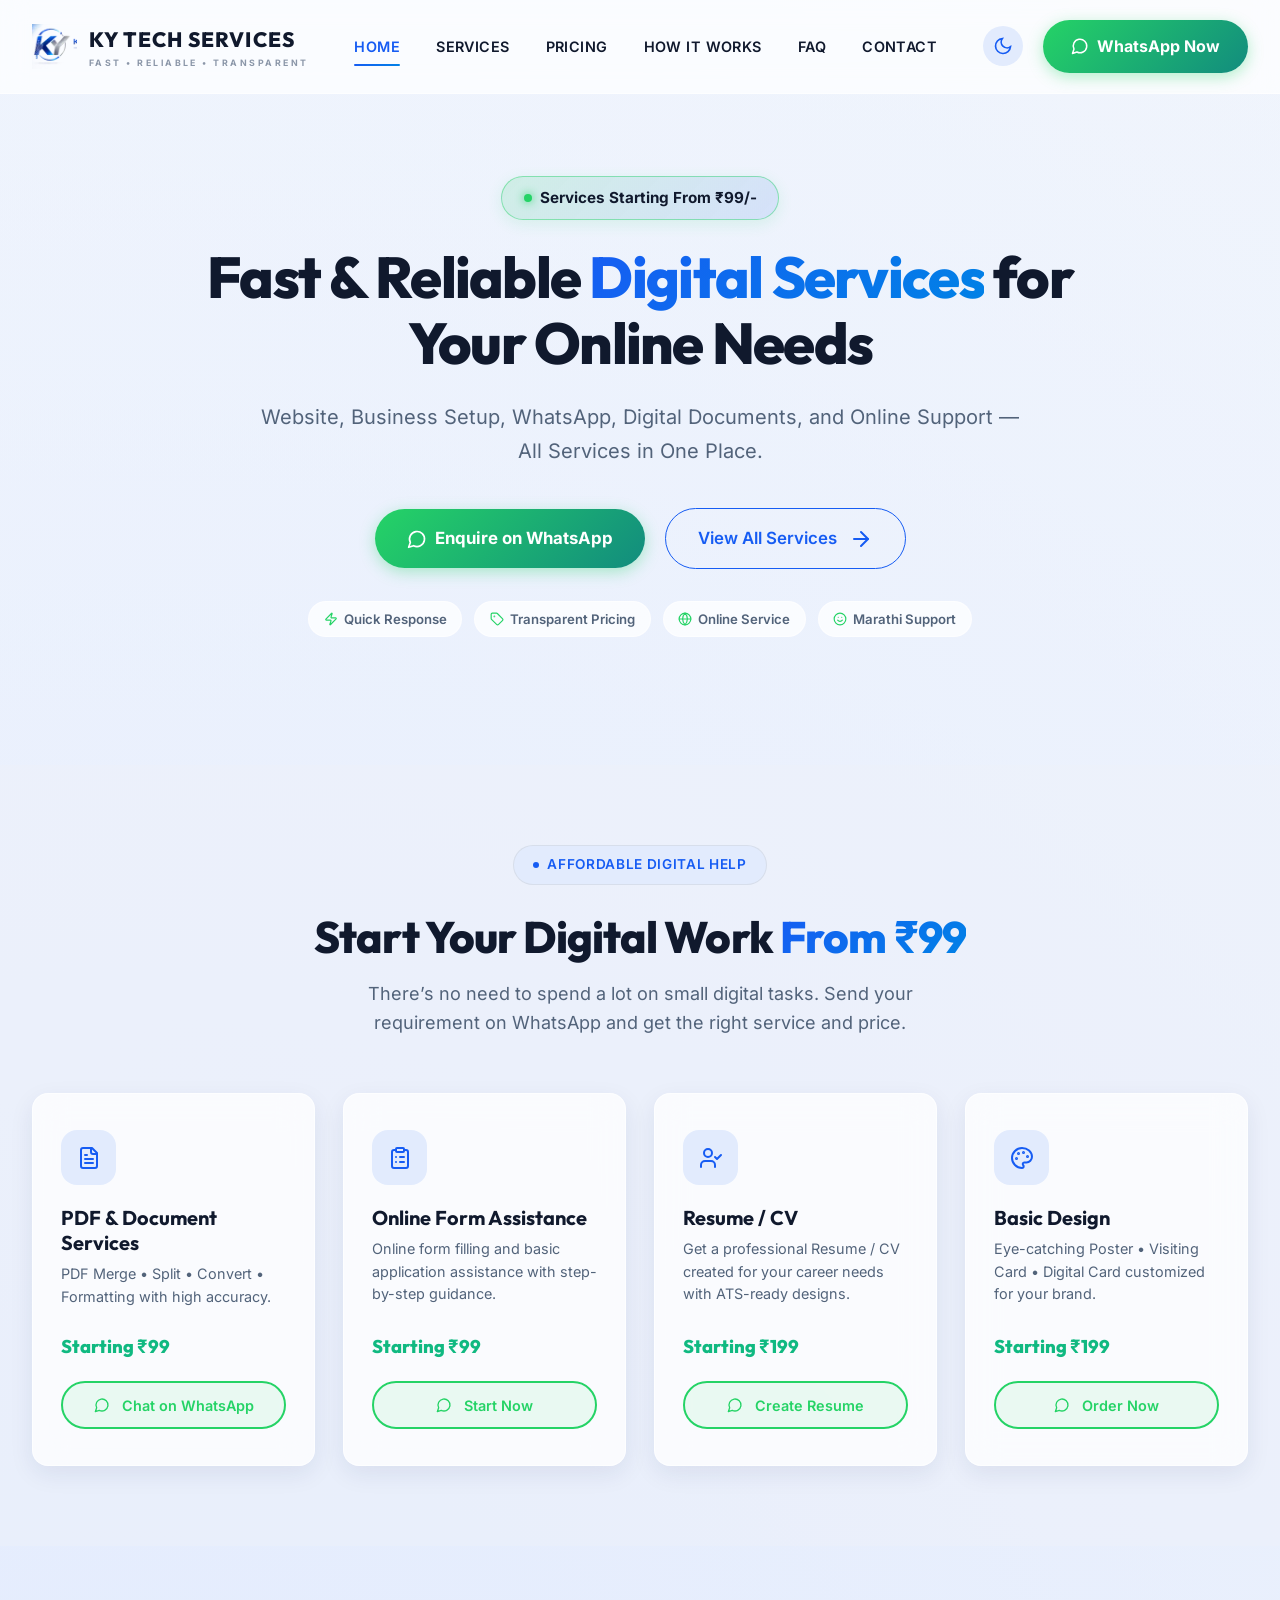
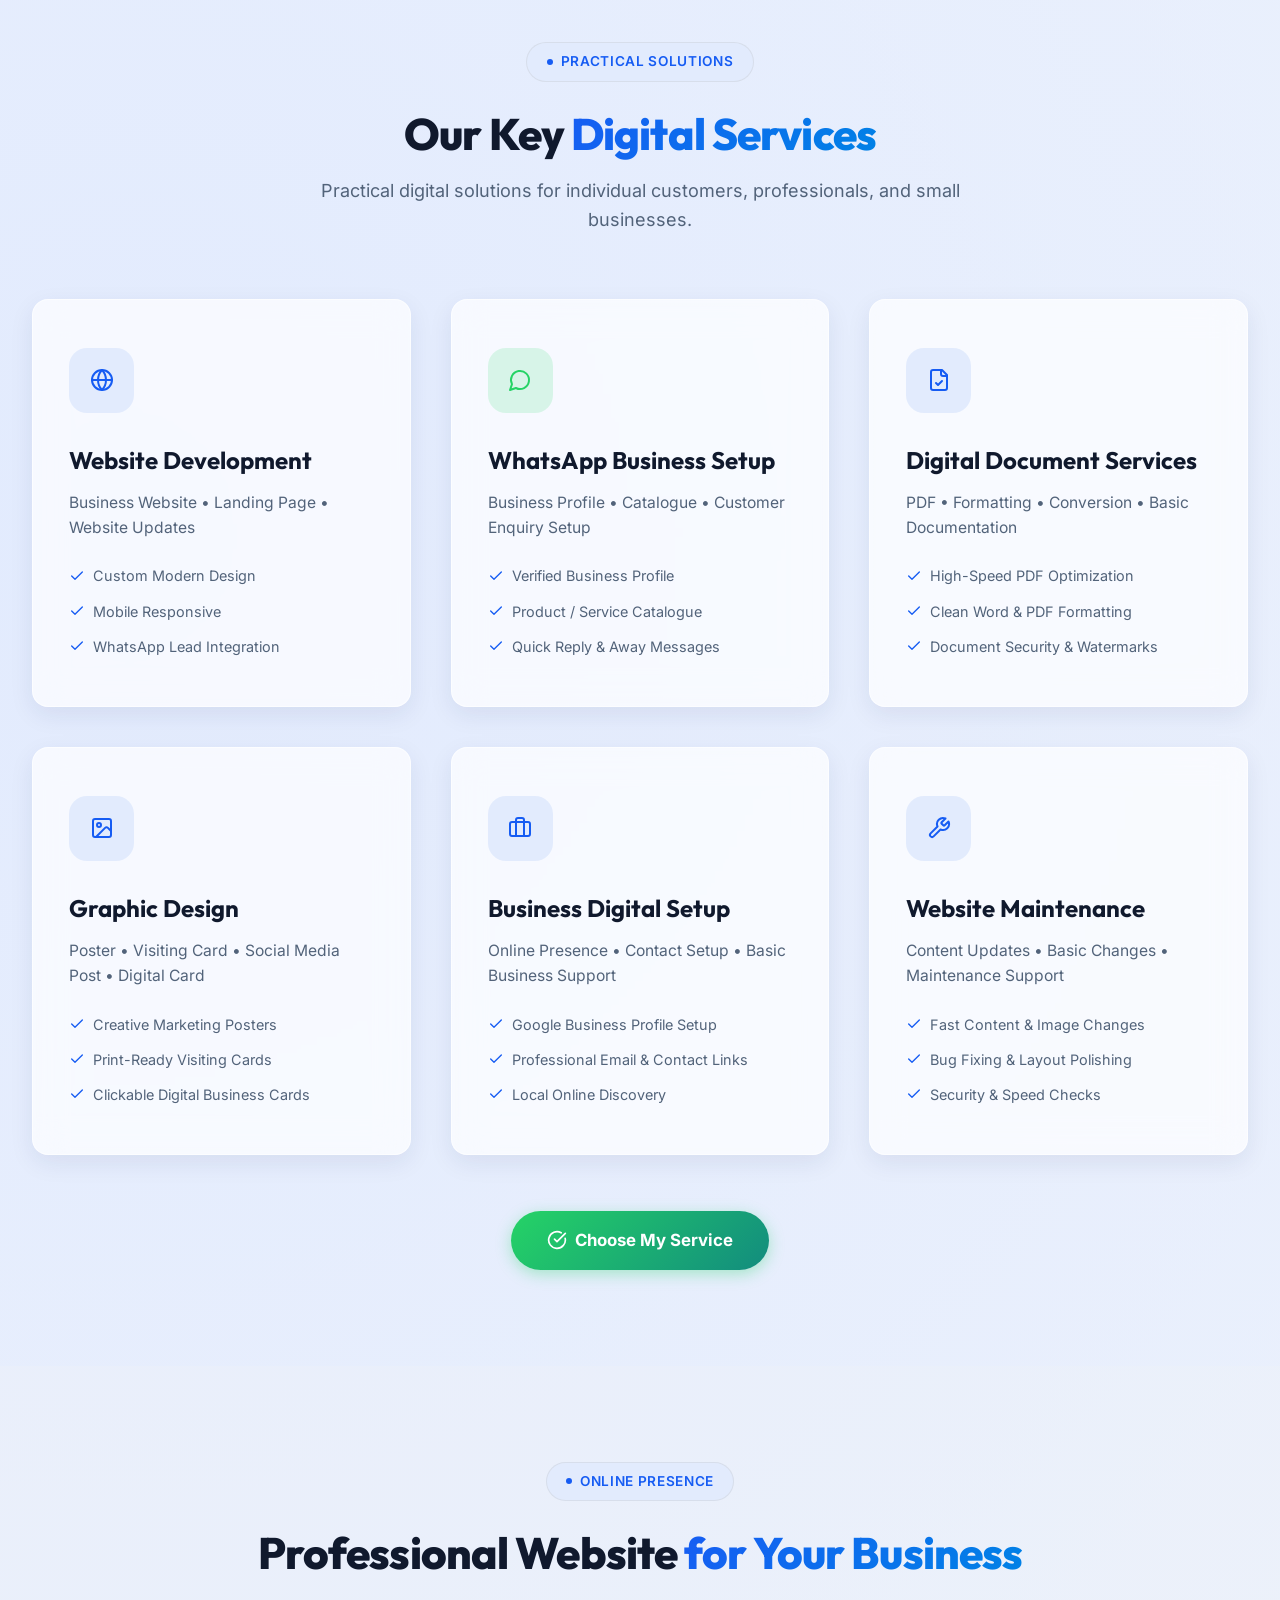
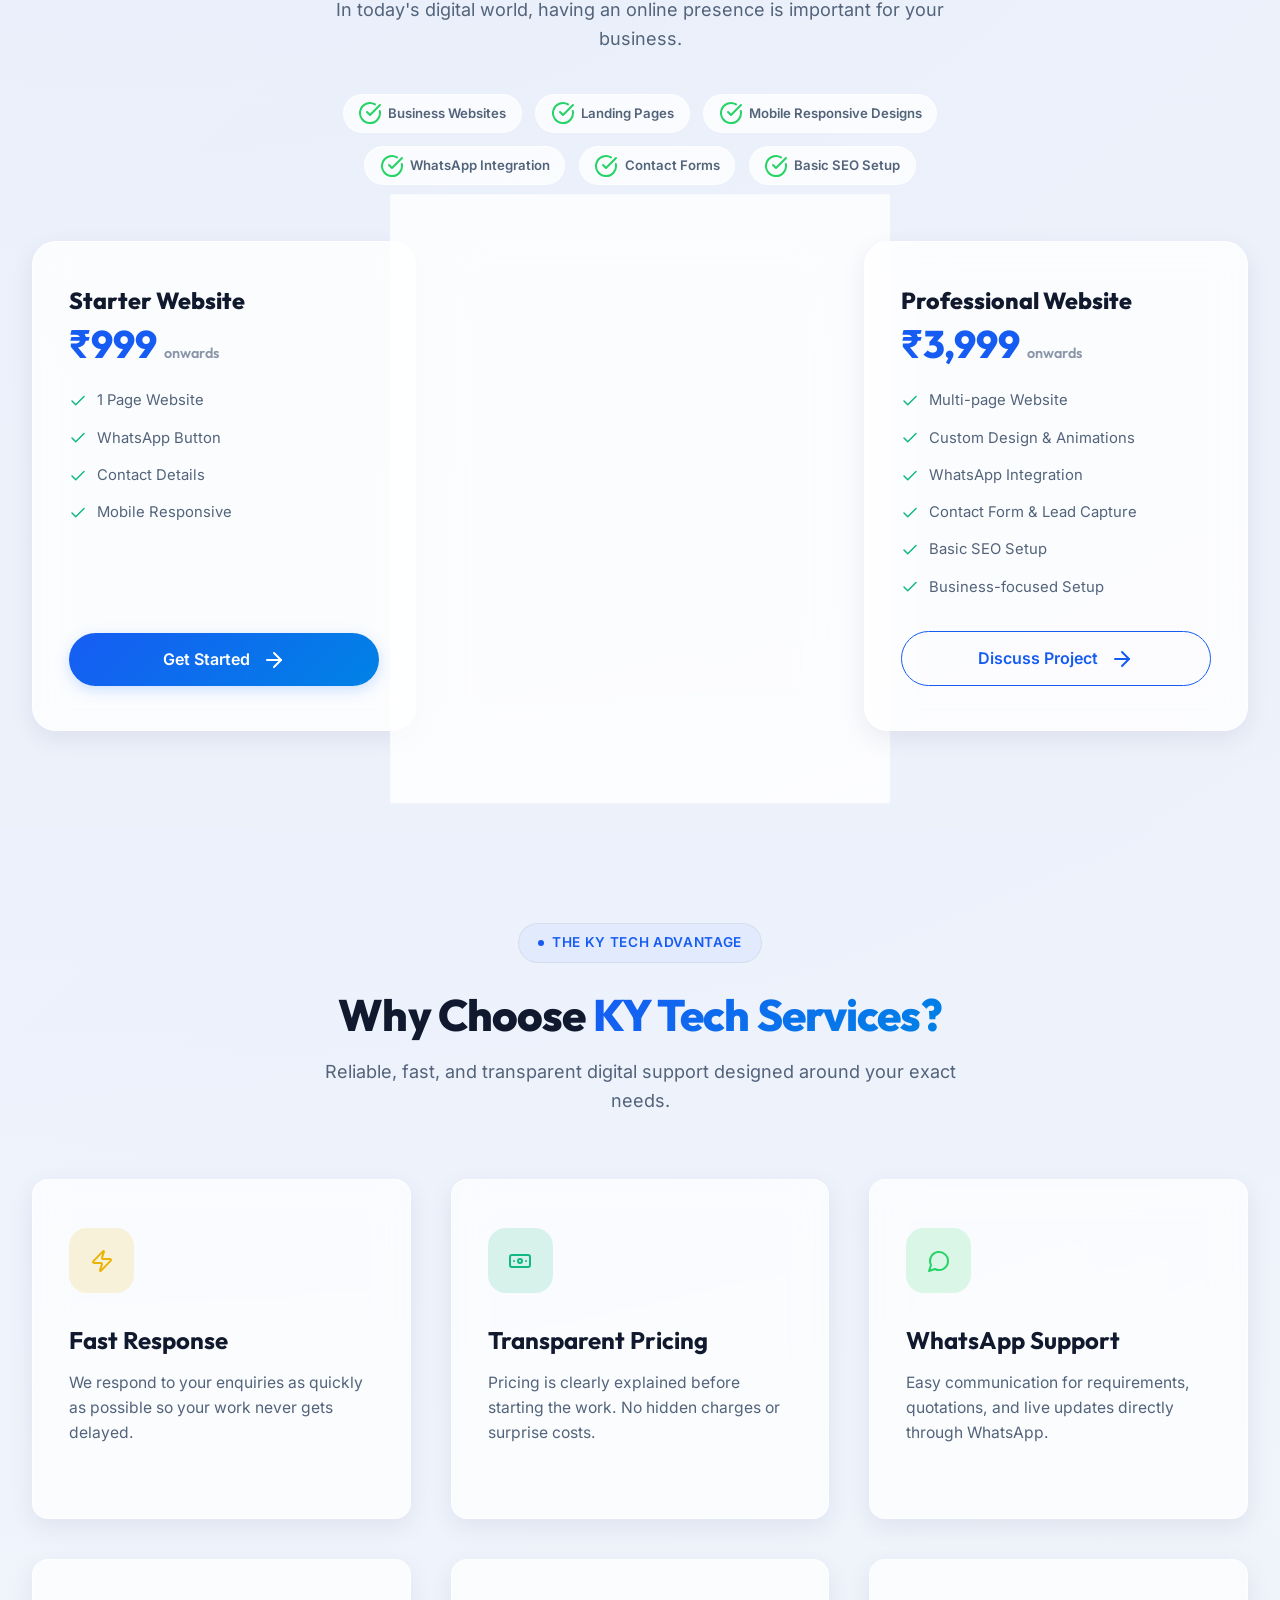
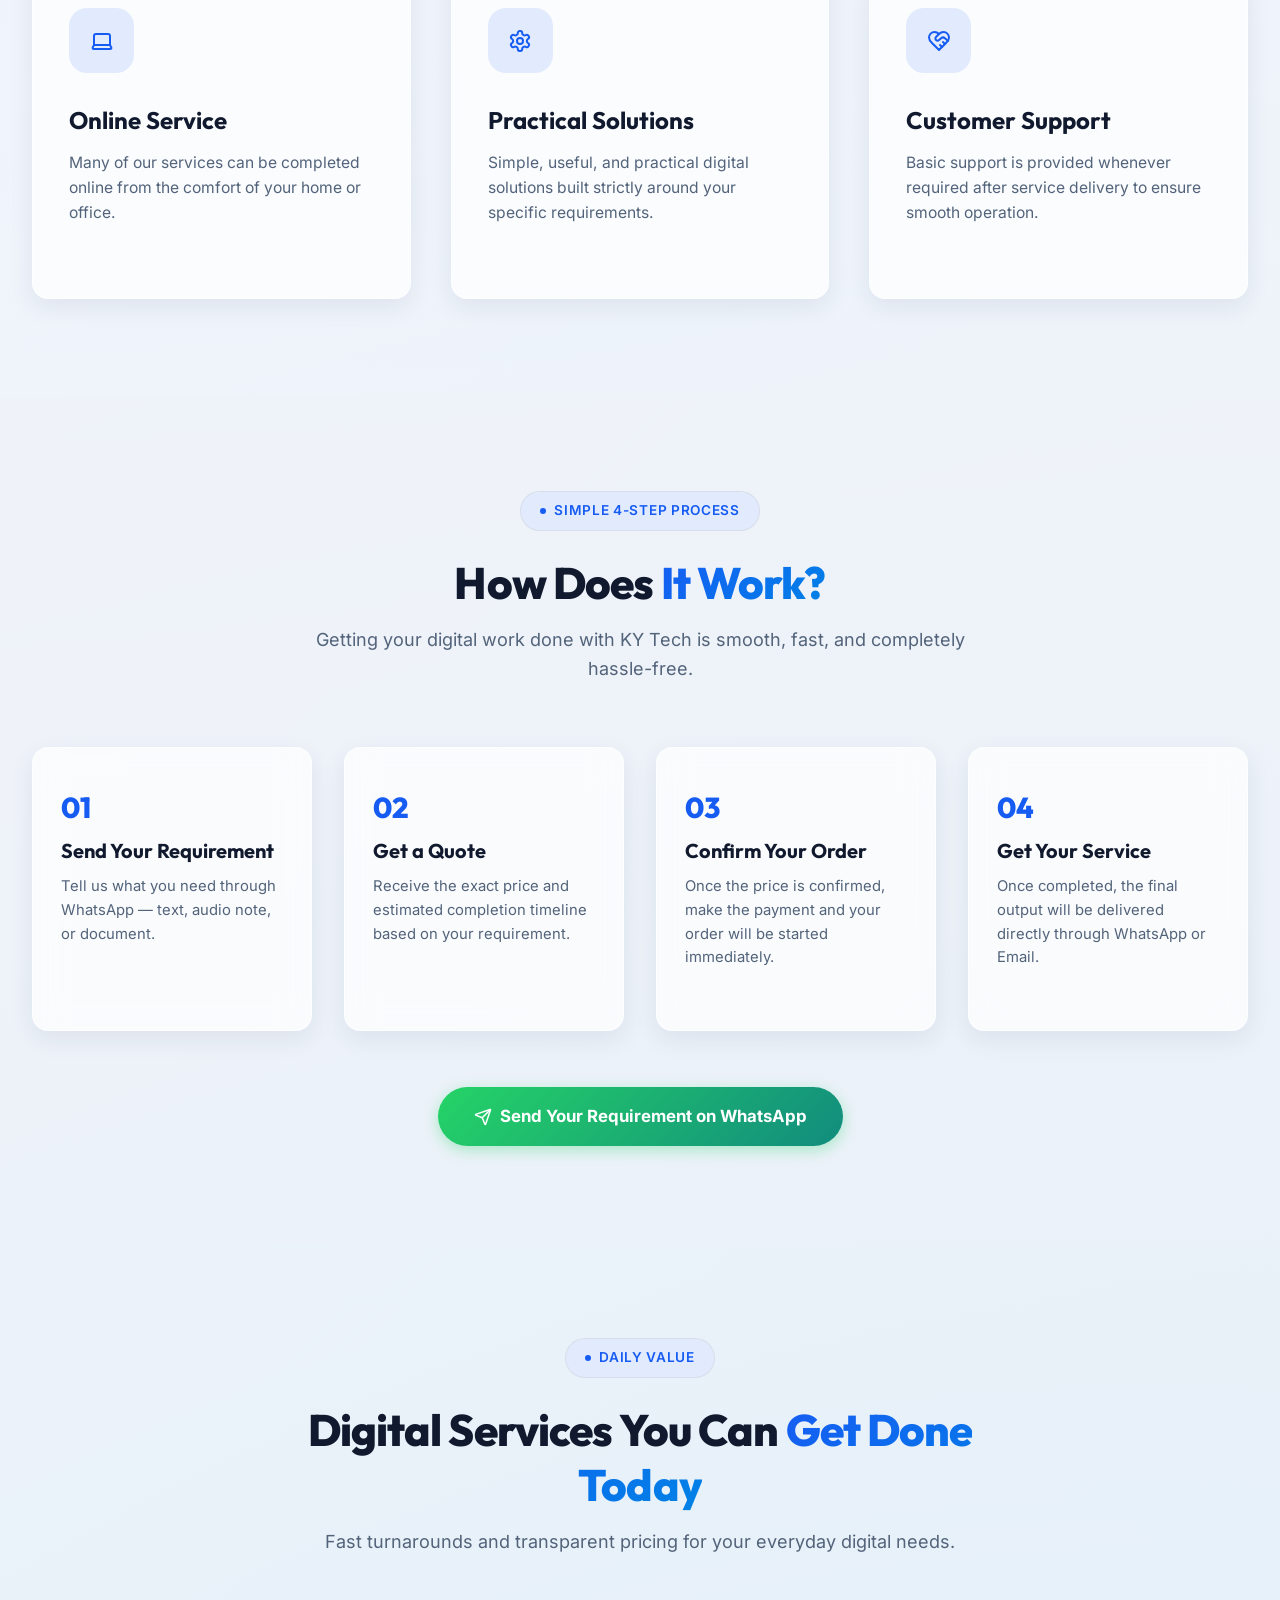
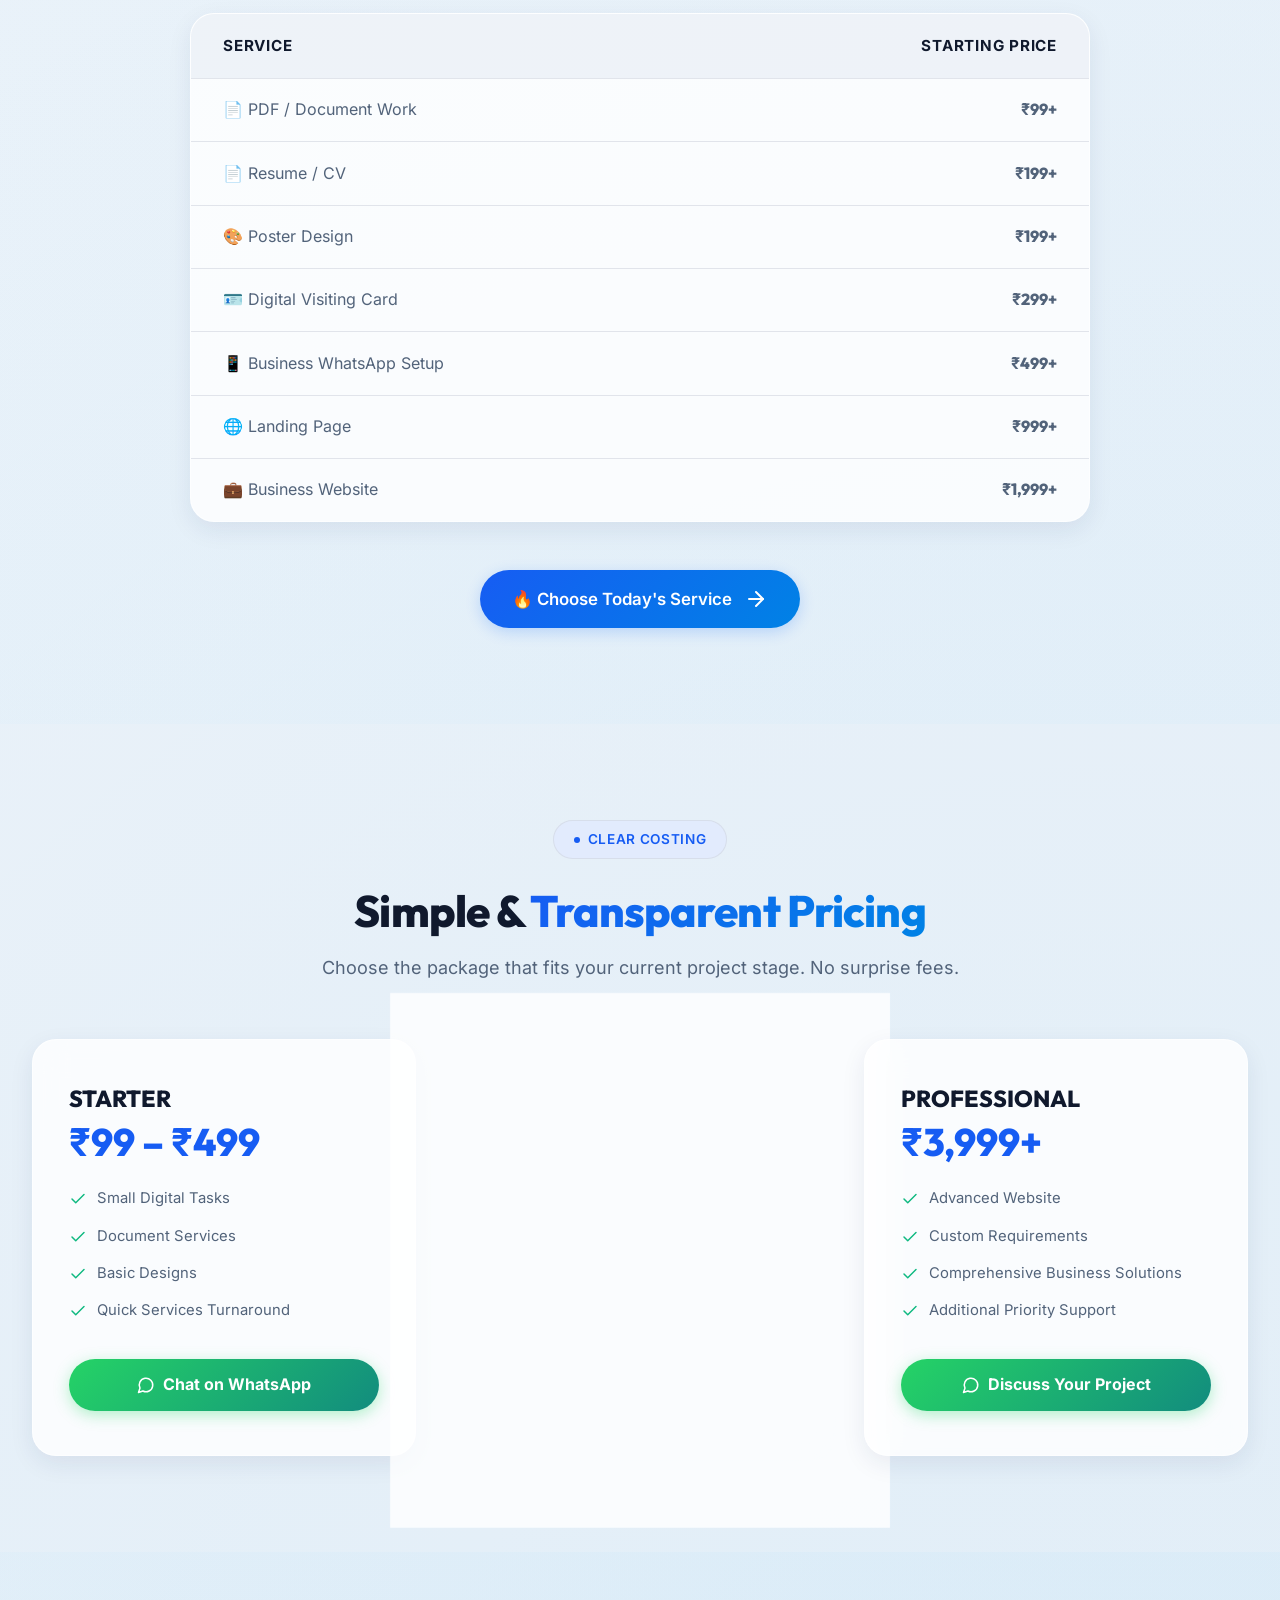
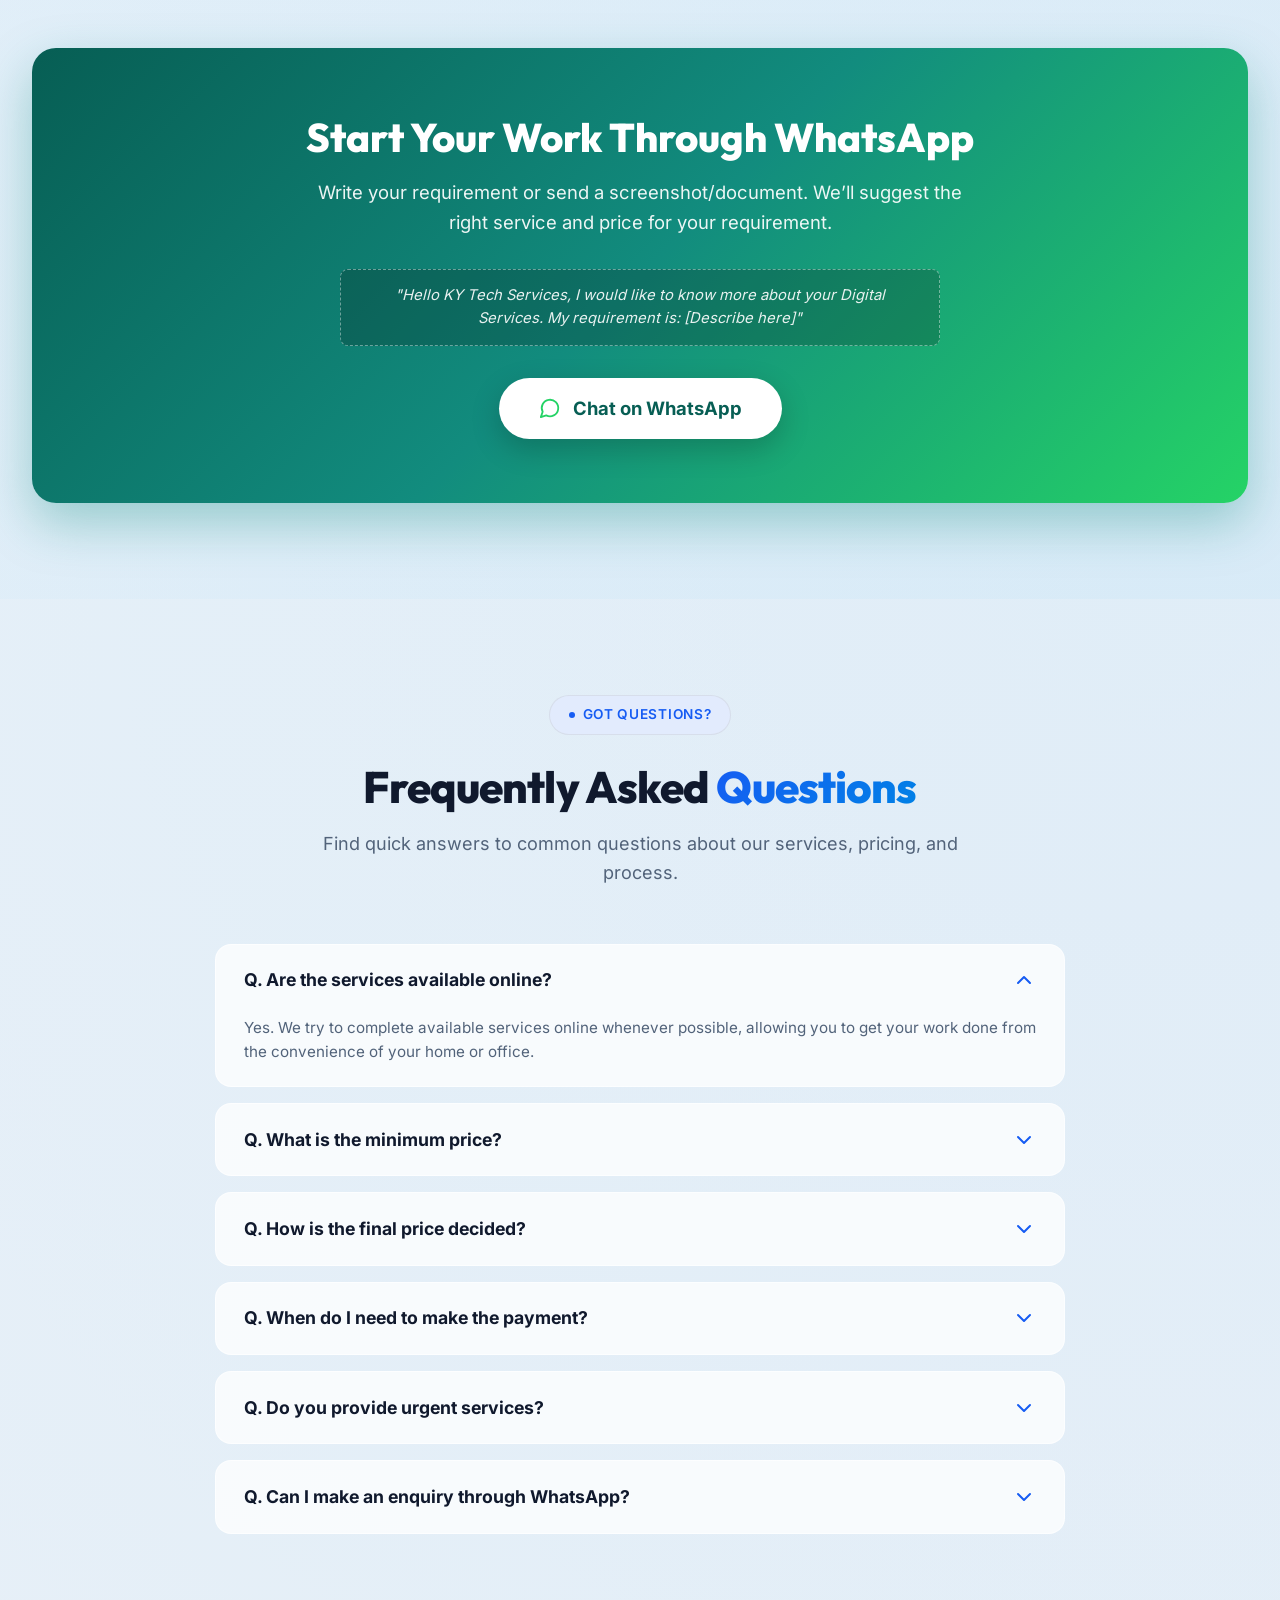
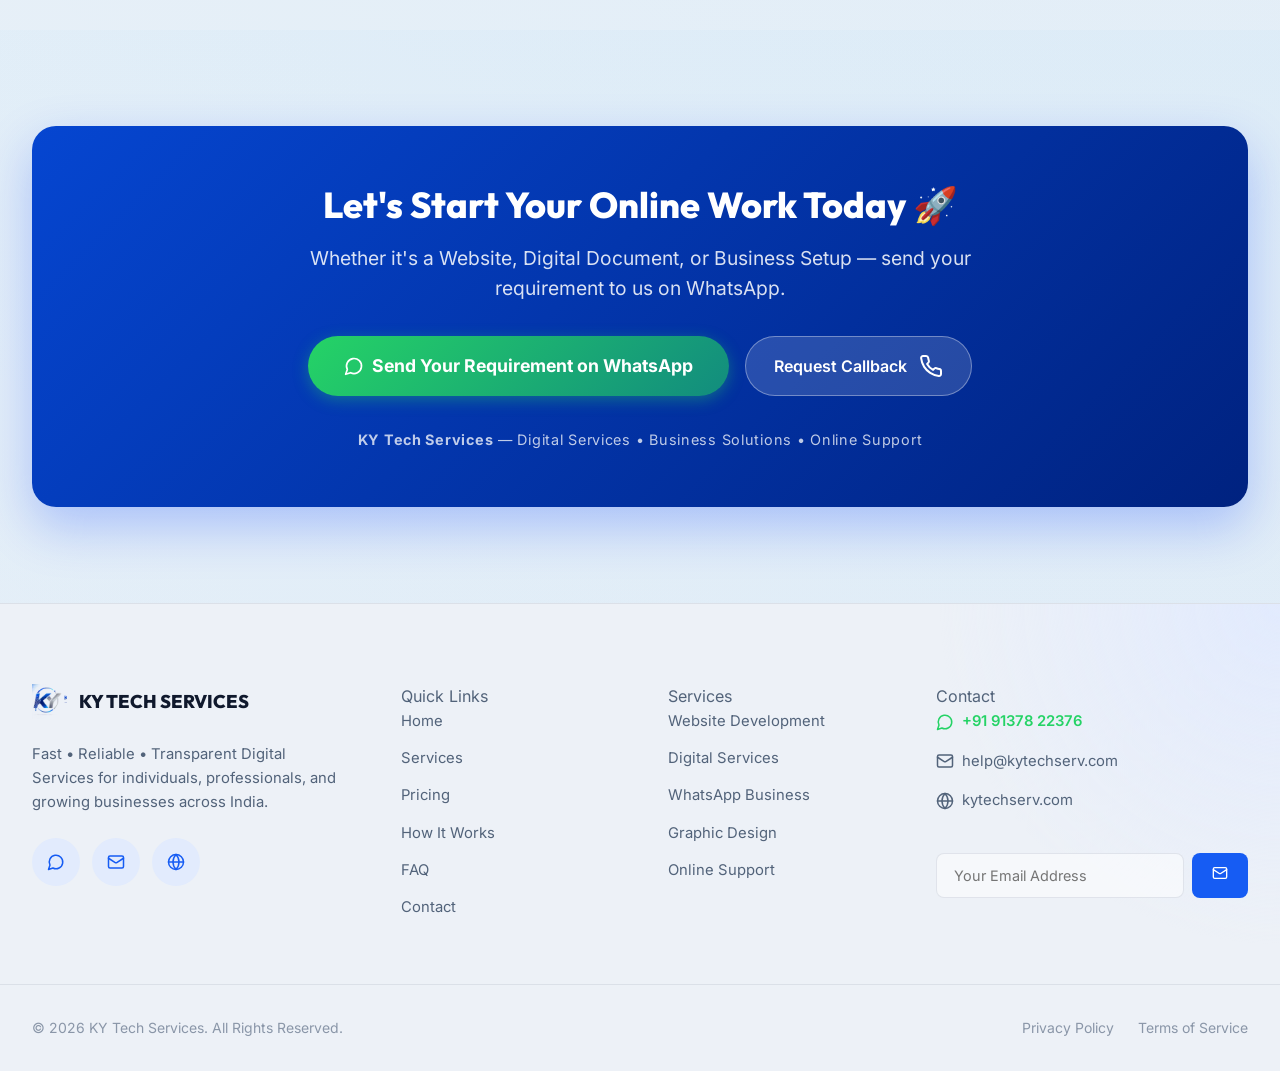
==== commit 7642c9ac: "Redesign homepage with WhatsApp digital services & add Our Achievements page" ====
--- a/index.html
+++ b/index.html
@@ -4,16 +4,16 @@
     <meta charset="UTF-8">
     <meta name="viewport" content="width=device-width, initial-scale=1.0">
     <meta name="robots" content="index, follow">
-    <title>KY Tech Services Pvt Ltd | Innovative IT & Digital Solutions</title>
-    <meta name="description" content="KY Tech Services Pvt Ltd provides professional Website Development, SEO, Digital Marketing, Software Development, Content Writing, and complete IT solutions for startups, businesses, and brands across India.">
-    <meta name="keywords" content="IT services, Web development, digital marketing, app development, content writing, SEO, tech solutions">
+    <title>KY Tech Services | Fast & Reliable Digital Services Starting From ₹99</title>
+    <meta name="description" content="Website, Business Setup, WhatsApp Business, Digital Documents, and Online Support — All Services in One Place. Quick Response, Transparent Pricing, starting from ₹99.">
+    <meta name="keywords" content="KY Tech Services, Digital Services, Website Development, WhatsApp Business Setup, PDF formatting, Resume CV, Graphic Design, Pune, India, Online Support">
     <meta name="author" content="KY Tech Services Pvt Ltd">
     <link rel="canonical" href="https://kytechserv.com/">
     
     <!-- Open Graph Tags -->
-    <meta property="og:title" content="KY Tech Services Pvt Ltd | Innovative IT & Digital Solutions">
-    <meta property="og:description" content="KY Tech Services Pvt Ltd provides professional Website Development, SEO, Digital Marketing, Software Development, Content Writing, and complete IT solutions for startups, businesses, and brands across India.">
-    <meta property="og:image" content="assets/og-image.jpg">
+    <meta property="og:title" content="KY Tech Services | Fast & Reliable Digital Services From ₹99">
+    <meta property="og:description" content="Website, Business Setup, WhatsApp, Digital Documents, and Online Support — All Services in One Place. Starting from ₹99.">
+    <meta property="og:image" content="logo.webp">
     <meta property="og:url" content="https://kytechserv.com/">
     <meta property="og:type" content="website">
 
@@ -30,27 +30,28 @@
 </head>
 <body data-theme="light">
 
-    <!-- Header Navbar -->
+    <!-- 1. HEADER / NAVIGATION -->
     <header class="header" id="main-header">
         <div class="container navbar">
-            <a href="/" class="logo-link" id="logo-anchor">
+            <a href="#home" class="logo-link" id="logo-anchor">
                 <img src="logo-icon.webp" alt="KY Tech Logo" class="logo-img-icon" width="45" height="45" style="height: 45px; width: auto; object-fit: contain; transition: transform var(--transition-normal);">
                 <div class="logo-text">
                     <span style="font-family: var(--font-heading); font-weight: 800; font-size: 1.3rem; letter-spacing: 0.05em; color: var(--text-primary);">KY TECH SERVICES</span>
-                    <span style="display: block; font-size: 0.55rem; font-weight: 700; letter-spacing: 0.28em; color: var(--text-light); text-transform: uppercase;">Innovate • Secure • Deliver</span>
+                    <span style="display: block; font-size: 0.55rem; font-weight: 700; letter-spacing: 0.28em; color: var(--text-light); text-transform: uppercase;">Fast • Reliable • Transparent</span>
                 </div>
             </a>
 
             <!-- Menu items -->
             <nav class="nav-menu" id="nav-links">
-                <a href="/" class="nav-link active">Home</a>
-                <a href="/about" class="nav-link">About Us</a>
-                <a href="/services" class="nav-link">Services</a>
-                <a href="/products" class="nav-link">Products</a>
-                <a href="/contact" class="nav-link">Contact Us</a>
+                <a href="#home" class="nav-link active">Home</a>
+                <a href="#services" class="nav-link">Services</a>
+                <a href="#pricing" class="nav-link">Pricing</a>
+                <a href="#how-it-works" class="nav-link">How It Works</a>
+                <a href="#faq" class="nav-link">FAQ</a>
+                <a href="#contact" class="nav-link">Contact</a>
             </nav>
 
-            <!-- Actions (Theme Toggle & CTA) -->
+            <!-- Actions (Theme Toggle & WhatsApp CTA) -->
             <div class="nav-actions">
                 <div class="theme-toggle" id="theme-btn" role="button" tabindex="0" title="Toggle Theme" aria-label="Toggle Theme">
                     <svg class="theme-toggle-icon sun-icon" viewBox="0 0 24 24">
@@ -61,9 +62,9 @@
                         <path d="M21 12.79A9 9 0 1 1 11.21 3 7 7 0 0 0 21 12.79z" />
                     </svg>
                 </div>
-                <button class="btn btn-primary btn-cta" id="cta-quote-btn">
-                    Get a Quote <i data-lucide="arrow-up-right" class="btn-icon"></i>
-                </button>
+                <a href="https://wa.me/919137822376?text=Hello%20KY%20Tech%20Services%2C%20I%20would%20like%20to%20know%20more%20about%20your%20Digital%20Services.%20My%20requirement%20is%3A%20" target="_blank" rel="noopener" class="btn btn-whatsapp" id="header-whatsapp-btn">
+                    <i data-lucide="message-circle" style="width: 18px; height: 18px;"></i> WhatsApp Now
+                </a>
                 <div class="burger-menu" id="menu-toggle" role="button" tabindex="0" aria-label="Toggle Menu">
                     <div class="burger-line"></div>
                     <div class="burger-line"></div>
@@ -72,349 +73,736 @@
             </div>
         </div>
     </header>
+
     <main>
 
-    <!-- Hero Section -->
-    <section class="hero" id="home">
-        <div class="container hero-grid">
-            <div class="hero-content">
-                <div class="section-tag">
-                    <span class="dot"></span> IT Solutions for Modern Businesses
-                </div>
-                <h1 class="hero-title">Transforming Ideas <br>Into <span>Digital Solutions</span></h1>
-                <p class="hero-desc">We provide Website Development, Digital Marketing, Windows App Development, Content Writing, Blog Writing and complete IT solutions to help your business grow online.</p>
-                <div class="hero-btns">
-                    <a href="#contact" class="btn btn-primary">Get Started <i data-lucide="arrow-right" class="btn-icon"></i></a>
-                    <a href="#services" class="btn btn-secondary"><i data-lucide="play" class="btn-icon" style="fill: currentColor; font-size: 0.8rem;"></i> Our Services</a>
-                </div>
-            </div>
-
-            <!-- Hero Interactive 3D Mockup -->
-            <div class="hero-mockup-wrapper" id="scene-3d">
-                <div class="podium-base">
-                    <div class="podium-ring"></div>
-                </div>
+        <!-- 2. HERO SECTION -->
+        <section class="hero" id="home" style="min-height: 85vh; padding-top: 8rem; padding-bottom: 5rem; display: flex; align-items: center;">
+            <div class="container" style="text-align: center; max-width: 960px; margin: 0 auto;">
                 
-                <!-- Laptop Mockup -->
-                <div class="laptop-mockup" id="laptop-node">
-                    <div class="laptop-screen">
-                        <div class="laptop-display-content" style="padding: 1.5rem; background: radial-gradient(circle at center, #1b263b 0%, #0d1117 100%); display: flex; align-items: center; justify-content: center;">
-                            <img src="logo.webp" alt="KY Tech Services Screen" width="250" height="166" style="max-width: 90%; max-height: 90%; object-fit: contain;">
-                            <div class="screen-glare"></div>
-                        </div>
-                    </div>
-                    <div class="laptop-base"></div>
-                </div>
-
-                <!-- Phone Mockup -->
-                <div class="phone-mockup" id="phone-node">
-                    <div class="phone-screen">
-                        <div class="notch"></div>
-                        <div class="phone-content" style="margin-top: 1.5rem; padding: 0.5rem;">
-                            <img src="logo-icon.webp" alt="Phone Logo" width="38" height="38" style="height: 38px; width: auto; margin: 0 auto 0.75rem; display: block; object-fit: contain;">
-                            <div style="font-weight: 700; font-size: 1rem; margin-bottom: 0.25rem;">Working For Your</div>
-                            <p>Success</p>
-                            <div class="phone-progress">
-                                <div class="phone-progress-fill"></div>
+                <!-- Price Badge -->
+                <div class="price-badge">
+                    <span class="badge-dot"></span>
+                    <span>Services Starting From ₹99/-</span>
+                </div>
+
+                <!-- Main Heading -->
+                <h1 class="hero-title" style="font-size: 3.6rem; line-height: 1.15; margin-bottom: 1.5rem;">
+                    Fast &amp; Reliable <span>Digital Services</span> for Your Online Needs
+                </h1>
+
+                <!-- Subheading -->
+                <p class="hero-desc" style="max-width: 780px; margin: 0 auto 2.5rem auto; font-size: 1.25rem; line-height: 1.7;">
+                    Website, Business Setup, WhatsApp, Digital Documents, and Online Support — All Services in One Place.
+                </p>
+
+                <!-- Hero CTAs -->
+                <div style="display: flex; gap: 1.25rem; justify-content: center; align-items: center; flex-wrap: wrap;">
+                    <a href="https://wa.me/919137822376?text=Hello%20KY%20Tech%20Services%2C%20I%20would%20like%20to%20enquire%20about%20your%20Digital%20Services.%20My%20requirement%20is%3A%20" target="_blank" rel="noopener" class="btn btn-whatsapp" style="padding: 1rem 2rem; font-size: 1.05rem;">
+                        <i data-lucide="message-circle" style="width: 20px; height: 20px;"></i> Enquire on WhatsApp
+                    </a>
+                    <a href="#services" class="btn btn-secondary" style="padding: 1rem 2rem; font-size: 1.05rem;">
+                        View All Services <i data-lucide="arrow-right" class="btn-icon"></i>
+                    </a>
+                </div>
+
+                <!-- Trust Badges -->
+                <div class="trust-badges-row">
+                    <div class="trust-badge-pill">
+                        <i data-lucide="zap" style="width: 14px; height: 14px;"></i> Quick Response
+                    </div>
+                    <div class="trust-badge-pill">
+                        <i data-lucide="tag" style="width: 14px; height: 14px;"></i> Transparent Pricing
+                    </div>
+                    <div class="trust-badge-pill">
+                        <i data-lucide="globe" style="width: 14px; height: 14px;"></i> Online Service
+                    </div>
+                    <div class="trust-badge-pill">
+                        <i data-lucide="smile" style="width: 14px; height: 14px;"></i> Marathi Support
+                    </div>
+                </div>
+
+            </div>
+        </section>
+
+        <!-- 3. QUICK SERVICES (Starting From ₹99) -->
+        <section class="quick-services-section" id="quick-services" style="padding: 5rem 0; background: hsla(var(--bg-secondary-raw), 0.4);">
+            <div class="container">
+                <div style="text-align: center; max-width: 750px; margin: 0 auto 3.5rem auto;">
+                    <div class="section-tag">
+                        <span class="dot"></span> Affordable Digital Help
+                    </div>
+                    <h2 class="section-title">Start Your Digital Work <span>From ₹99</span></h2>
+                    <p class="section-desc" style="margin: 0 auto;">
+                        There’s no need to spend a lot on small digital tasks. Send your requirement on WhatsApp and get the right service and price.
+                    </p>
+                </div>
+
+                <div class="quick-services-grid">
+                    <!-- Card 1: PDF & Document Services -->
+                    <div class="quick-service-card glass-card">
+                        <div>
+                            <div class="quick-service-icon">
+                                <i data-lucide="file-text"></i>
                             </div>
-                        </div>
-                        <div style="font-size: 0.5rem; text-align: center; color: #64748b; font-weight:600;">ACTIVE SESSION</div>
-                    </div>
-                </div>
-
-                <!-- Floating Code Card -->
-                <div class="floating-element float-code" id="float-code-card">
-                    <span>&lt;/&gt;</span>
-                </div>
-
-                <!-- Floating Globe Card -->
-                <div class="floating-element float-globe" id="float-globe-card">
-                    <i data-lucide="globe"></i>
-                </div>
-
-                <!-- Floating Cog Card -->
-                <div class="floating-element float-cog" id="float-cog-card">
-                    <i data-lucide="settings" style="animation: spinRing 8s linear infinite;"></i>
-                </div>
-
-                <!-- Floating Analytics Card -->
-                <div class="floating-element float-analytics glass-card" id="float-analytics-card">
-                    <span>Analytics</span>
-                    <div class="analytics-val">+25.6%</div>
-                    <!-- Small SVG Sparkline -->
-                    <svg viewBox="0 0 100 40">
-                        <path d="M 0 35 Q 20 15 40 25 T 80 5 T 100 20" />
-                        <circle cx="80" cy="5" r="3" fill="#10b981" />
-                    </svg>
-                </div>
-            </div>
-        </div>
-    </section>
-
-    <!-- Stats Bar -->
-    <div class="container stats-container">
-        <div class="stats-bar">
-            <div class="stat-item">
-                <div class="stat-icon-wrapper">
-                    <i data-lucide="rocket"></i>
-                </div>
-                <div class="stat-info">
-                    <div class="stat-number" data-target="10">0</div>
-                    <div class="stat-label">Successful Projects</div>
-                </div>
-            </div>
-            <div class="stat-item">
-                <div class="stat-icon-wrapper">
-                    <i data-lucide="users"></i>
-                </div>
-                <div class="stat-info">
-                    <div class="stat-number" data-target="20">0</div>
-                    <div class="stat-label">Happy Clients</div>
-                </div>
-            </div>
-            <div class="stat-item">
-                <div class="stat-icon-wrapper">
-                    <i data-lucide="headphones"></i>
-                </div>
-                <div class="stat-info">
-                    <div class="stat-number" data-target="24">0</div>
-                    <div class="stat-label">Technical Support</div>
-                </div>
-            </div>
-            <div class="stat-item">
-                <div class="stat-icon-wrapper">
-                    <i data-lucide="shield-check"></i>
-                </div>
-                <div class="stat-info">
-                    <div class="stat-number" data-target="100">0</div>
-                    <div class="stat-label">Client Satisfaction</div>
-                </div>
-            </div>
-        </div>
-    </div>
-
-    
-    <!-- Trusted Technology Partner Section -->
-    <section class="partner-section" id="partner">
-        <div class="container about-grid">
-            <div class="partner-content">
-                <div class="section-tag">
-                    <span class="dot"></span> Trusted Technology Partner
-                </div>
-                <h2 class="section-title">Empowering Businesses with <span>Modern Technology</span></h2>
-                <p class="section-desc-accent" style="font-size: 1.15rem; line-height: 1.8; color: var(--text-secondary); margin-bottom: 2rem;">
-                    KY Tech Services Pvt Ltd delivers innovative digital solutions designed to improve business growth, customer engagement, and online visibility. Our expert team focuses on creating fast, secure, scalable, and user-friendly technology solutions for startups, enterprises, and organizations.
-                </p>
-                <div style="display: flex; gap: 1.5rem; flex-wrap: wrap; margin-top: 1.5rem;">
-                    <a href="#contact" class="btn btn-primary">Start Your Project <i data-lucide="arrow-right" class="btn-icon"></i></a>
-                    <a href="/about" class="btn btn-secondary">Learn About Us</a>
-                </div>
-            </div>
-            <div class="partner-visual">
-                <div class="partner-glass-card glass-card" style="padding: 3rem; display: flex; flex-direction: column; gap: 2rem; border-radius: var(--radius-lg); position: relative; overflow: hidden; background: linear-gradient(135deg, rgba(var(--bg-glass-raw), 0.8) 0%, rgba(var(--bg-glass-raw), 0.4) 100%);">
-                    <div style="display: flex; gap: 1.5rem; align-items: center;">
-                        <div style="width: 55px; height: 55px; border-radius: 14px; background: rgba(0, 102, 255, 0.1); color: var(--primary); display: flex; align-items: center; justify-content: center; font-size: 1.5rem; flex-shrink: 0;"><i data-lucide="shield-check"></i></div>
+                            <h3 class="quick-service-title">PDF &amp; Document Services</h3>
+                            <p class="quick-service-desc">PDF Merge • Split • Convert • Formatting with high accuracy.</p>
+                        </div>
                         <div>
-                            <h3 style="font-size: 1.15rem; font-weight: 700;">Secure Solutions</h3>
-                            <p style="font-size: 0.85rem; color: var(--text-secondary);">Built with enterprise grade security practices.</p>
-                        </div>
-                    </div>
-                    <div style="display: flex; gap: 1.5rem; align-items: center;">
-                        <div style="width: 55px; height: 55px; border-radius: 14px; background: rgba(0, 102, 255, 0.1); color: var(--primary); display: flex; align-items: center; justify-content: center; font-size: 1.5rem; flex-shrink: 0;"><i data-lucide="zap"></i></div>
+                            <div class="quick-service-price">Starting ₹99</div>
+                            <a href="https://wa.me/919137822376?text=Hello%20KY%20Tech%2C%20I%20need%20PDF%20%26%20Document%20Services%20(Starting%20%E2%82%B999).%20My%20requirement%3A%20" target="_blank" rel="noopener" class="btn btn-whatsapp-outline" style="width: 100%; justify-content: center; padding: 0.65rem 1rem; font-size: 0.9rem;">
+                                <i data-lucide="message-circle" style="width: 16px; height: 16px;"></i> Chat on WhatsApp
+                            </a>
+                        </div>
+                    </div>
+
+                    <!-- Card 2: Online Form Assistance -->
+                    <div class="quick-service-card glass-card">
                         <div>
-                            <h3 style="font-size: 1.15rem; font-weight: 700;">High Performance</h3>
-                            <p style="font-size: 0.85rem; color: var(--text-secondary);">Optimized for speed, SEO, and user experience.</p>
-                        </div>
-                    </div>
-                    <div style="display: flex; gap: 1.5rem; align-items: center;">
-                        <div style="width: 55px; height: 55px; border-radius: 14px; background: rgba(0, 102, 255, 0.1); color: var(--primary); display: flex; align-items: center; justify-content: center; font-size: 1.5rem; flex-shrink: 0;"><i data-lucide="award"></i></div>
+                            <div class="quick-service-icon">
+                                <i data-lucide="clipboard-list"></i>
+                            </div>
+                            <h3 class="quick-service-title">Online Form Assistance</h3>
+                            <p class="quick-service-desc">Online form filling and basic application assistance with step-by-step guidance.</p>
+                        </div>
                         <div>
-                            <h3 style="font-size: 1.15rem; font-weight: 700;">Proven Success</h3>
-                            <p style="font-size: 0.85rem; color: var(--text-secondary);">Result-oriented approaches that drive conversion.</p>
-                        </div>
-                    </div>
-                </div>
-            </div>
-        </div>
-    </section>
-
-    <!-- Why Choose Us Section -->
-    <section class="why-choose-section" id="why-choose">
-        <div class="container about-grid">
-            <div class="why-choose-content">
-                <div class="section-tag">
-                    <span class="dot"></span> Why Choose Us
-                </div>
-                <h2 class="section-title">Why Businesses Choose <span>KY Tech Services</span></h2>
-                <p class="section-desc" style="max-width: 100%; margin-bottom: 2rem;">
-                    We are dedicated to delivering top-tier solutions that blend high performance with stunning aesthetic appeal. Here's why leading brands and emerging businesses choose to partner with us for their technical needs.
-                </p>
-                <div style="display: flex; gap: 1.5rem; flex-wrap: wrap;">
-                    <a href="#contact" class="btn btn-primary">Start Your Project <i data-lucide="arrow-right" class="btn-icon"></i></a>
-                </div>
-            </div>
-            
-            <div class="why-choose-grid">
-                <div class="glass-card" style="padding: 1.5rem; display: flex; align-items: center; gap: 1rem; border-radius: var(--radius-md);">
-                    <div style="width: 40px; height: 40px; border-radius: 50%; background: rgba(16, 185, 129, 0.1); color: #10b981; display: flex; align-items: center; justify-content: center; font-size: 1.2rem; flex-shrink: 0;"><i data-lucide="check"></i></div>
-                    <span style="font-weight: 600; font-size: 0.95rem;">Modern & Creative Website Designs</span>
-                </div>
-                
-                <div class="glass-card" style="padding: 1.5rem; display: flex; align-items: center; gap: 1rem; border-radius: var(--radius-md);">
-                    <div style="width: 40px; height: 40px; border-radius: 50%; background: rgba(16, 185, 129, 0.1); color: #10b981; display: flex; align-items: center; justify-content: center; font-size: 1.2rem; flex-shrink: 0;"><i data-lucide="check"></i></div>
-                    <span style="font-weight: 600; font-size: 0.95rem;">Fast Loading & SEO Optimized Solutions</span>
-                </div>
-                
-                <div class="glass-card" style="padding: 1.5rem; display: flex; align-items: center; gap: 1rem; border-radius: var(--radius-md);">
-                    <div style="width: 40px; height: 40px; border-radius: 50%; background: rgba(16, 185, 129, 0.1); color: #10b981; display: flex; align-items: center; justify-content: center; font-size: 1.2rem; flex-shrink: 0;"><i data-lucide="check"></i></div>
-                    <span style="font-weight: 600; font-size: 0.95rem;">Affordable Pricing for Startups</span>
-                </div>
-                
-                <div class="glass-card" style="padding: 1.5rem; display: flex; align-items: center; gap: 1rem; border-radius: var(--radius-md);">
-                    <div style="width: 40px; height: 40px; border-radius: 50%; background: rgba(16, 185, 129, 0.1); color: #10b981; display: flex; align-items: center; justify-content: center; font-size: 1.2rem; flex-shrink: 0;"><i data-lucide="check"></i></div>
-                    <span style="font-weight: 600; font-size: 0.95rem;">Professional Technical Support</span>
-                </div>
-                
-                <div class="glass-card" style="padding: 1.5rem; display: flex; align-items: center; gap: 1rem; border-radius: var(--radius-md);">
-                    <div style="width: 40px; height: 40px; border-radius: 50%; background: rgba(16, 185, 129, 0.1); color: #10b981; display: flex; align-items: center; justify-content: center; font-size: 1.2rem; flex-shrink: 0;"><i data-lucide="check"></i></div>
-                    <span style="font-weight: 600; font-size: 0.95rem;">Secure & Scalable Development</span>
-                </div>
-                
-                <div class="glass-card" style="padding: 1.5rem; display: flex; align-items: center; gap: 1rem; border-radius: var(--radius-md);">
-                    <div style="width: 40px; height: 40px; border-radius: 50%; background: rgba(16, 185, 129, 0.1); color: #10b981; display: flex; align-items: center; justify-content: center; font-size: 1.2rem; flex-shrink: 0;"><i data-lucide="check"></i></div>
-                    <span style="font-weight: 600; font-size: 0.95rem;">Customer-Centric Approach</span>
-                </div>
-                
-                <div class="glass-card" style="padding: 1.5rem; display: flex; align-items: center; gap: 1rem; border-radius: var(--radius-md);">
-                    <div style="width: 40px; height: 40px; border-radius: 50%; background: rgba(16, 185, 129, 0.1); color: #10b981; display: flex; align-items: center; justify-content: center; font-size: 1.2rem; flex-shrink: 0;"><i data-lucide="check"></i></div>
-                    <span style="font-weight: 600; font-size: 0.95rem;">Latest Technology Stack</span>
-                </div>
-                
-                <div class="glass-card" style="padding: 1.5rem; display: flex; align-items: center; gap: 1rem; border-radius: var(--radius-md);">
-                    <div style="width: 40px; height: 40px; border-radius: 50%; background: rgba(16, 185, 129, 0.1); color: #10b981; display: flex; align-items: center; justify-content: center; font-size: 1.2rem; flex-shrink: 0;"><i data-lucide="check"></i></div>
-                    <span style="font-weight: 600; font-size: 0.95rem;">Mobile Friendly Design</span>
-                </div>
-            </div>
-        </div>
-    </section>
-
-    <!-- Business Growth Section -->
-    <section class="growth-section" id="growth" style="background: hsla(var(--bg-secondary-raw), 0.35);">
-        <div class="container about-grid">
-            <div class="growth-visual" style="display: flex; align-items: center; justify-content: center; position: relative;">
-                <div class="glass-card" style="padding: 2.5rem; text-align: center; border-radius: var(--radius-lg); width: 100%; max-width: 450px; background: linear-gradient(135deg, rgba(var(--bg-glass-raw), 0.9) 0%, rgba(var(--bg-glass-raw), 0.6) 100%);">
-                    <div style="font-size: 3.5rem; color: var(--primary); margin-bottom: 1rem;"><i data-lucide="trending-up" style="width: 60px; height: 60px;"></i></div>
-                    <h3 style="font-size: 1.5rem; font-weight: 800; margin-bottom: 0.5rem; background: var(--primary-gradient); -webkit-background-clip: text; -webkit-text-fill-color: transparent;">Digital Growth</h3>
-                    <p style="font-size: 0.95rem; color: var(--text-secondary);">Unlock new business streams with high conversion platforms.</p>
-                </div>
-            </div>
-            
-            <div class="growth-content">
-                <div class="section-tag">
-                    <span class="dot"></span> Business Growth
-                </div>
-                <h2 class="section-title">Helping Your Business <span>Grow Digitally</span></h2>
-                <p class="section-desc-accent" style="font-size: 1.15rem; line-height: 1.8; color: var(--text-secondary); margin-bottom: 2rem;">
-                    We help businesses establish a strong digital identity through innovative web technologies, creative branding, and result-oriented marketing strategies. Our goal is to provide complete digital transformation solutions that improve performance and business growth.
-                </p>
-                <div style="display: flex; gap: 1.5rem; flex-wrap: wrap; margin-top: 1.5rem;">
-                    <a href="#contact" class="btn btn-primary">Start Your Project <i data-lucide="arrow-right" class="btn-icon"></i></a>
-                </div>
-            </div>
-        </div>
-    </section>
-
-    <!-- Process Section -->
-    <section class="process-section" id="process">
-        <div class="container">
-            <div style="text-align: center; margin-bottom: 5rem;">
-                <div class="section-tag" style="margin: 0 auto 1.5rem auto;">
-                    <span class="dot"></span> How We Work
-                </div>
-                <h2 class="section-title">Our Working <span>Process</span></h2>
-            </div>
-            
-            <div class="process-steps-grid">
-                <!-- Step 1 -->
-                <div class="process-step glass-card" style="padding: 2.5rem 1.75rem; border-radius: var(--radius-md); text-align: center; position: relative; display: flex; flex-direction: column; align-items: center; margin-top: 25px;">
-                    <div class="step-number" style="position: absolute; top: -25px; width: 50px; height: 50px; border-radius: 50%; background: var(--primary-gradient); color: #fff; display: flex; align-items: center; justify-content: center; font-size: 1.25rem; font-weight: 800; border: 4px solid hsl(var(--bg-primary-raw)); box-shadow: var(--shadow-sm);">01</div>
-                    <div style="font-size: 2rem; color: var(--primary); margin: 0.5rem 0 1.5rem 0;"><i data-lucide="clipboard-list"></i></div>
-                    <h3 style="font-size: 1.25rem; font-weight: 700; margin-bottom: 0.75rem;">Planning & Strategy</h3>
-                    <p style="font-size: 0.9rem; color: var(--text-secondary); line-height: 1.6;">Understanding your business goals and project requirements.</p>
-                </div>
-                
-                <!-- Step 2 -->
-                <div class="process-step glass-card" style="padding: 2.5rem 1.75rem; border-radius: var(--radius-md); text-align: center; position: relative; display: flex; flex-direction: column; align-items: center; margin-top: 25px;">
-                    <div class="step-number" style="position: absolute; top: -25px; width: 50px; height: 50px; border-radius: 50%; background: var(--primary-gradient); color: #fff; display: flex; align-items: center; justify-content: center; font-size: 1.25rem; font-weight: 800; border: 4px solid hsl(var(--bg-primary-raw)); box-shadow: var(--shadow-sm);">02</div>
-                    <div style="font-size: 2rem; color: var(--primary); margin: 0.5rem 0 1.5rem 0;"><i data-lucide="code-2"></i></div>
-                    <h3 style="font-size: 1.25rem; font-weight: 700; margin-bottom: 0.75rem;">Design & Development</h3>
-                    <p style="font-size: 0.9rem; color: var(--text-secondary); line-height: 1.6;">Creating modern UI/UX and high-performance solutions.</p>
-                </div>
-                
-                <!-- Step 3 -->
-                <div class="process-step glass-card" style="padding: 2.5rem 1.75rem; border-radius: var(--radius-md); text-align: center; position: relative; display: flex; flex-direction: column; align-items: center; margin-top: 25px;">
-                    <div class="step-number" style="position: absolute; top: -25px; width: 50px; height: 50px; border-radius: 50%; background: var(--primary-gradient); color: #fff; display: flex; align-items: center; justify-content: center; font-size: 1.25rem; font-weight: 800; border: 4px solid hsl(var(--bg-primary-raw)); box-shadow: var(--shadow-sm);">03</div>
-                    <div style="font-size: 2rem; color: var(--primary); margin: 0.5rem 0 1.5rem 0;"><i data-lucide="check-circle"></i></div>
-                    <h3 style="font-size: 1.25rem; font-weight: 700; margin-bottom: 0.75rem;">Testing & Optimization</h3>
-                    <p style="font-size: 0.9rem; color: var(--text-secondary); line-height: 1.6;">Ensuring security, speed, and seamless functionality.</p>
-                </div>
-                
-                <!-- Step 4 -->
-                <div class="process-step glass-card" style="padding: 2.5rem 1.75rem; border-radius: var(--radius-md); text-align: center; position: relative; display: flex; flex-direction: column; align-items: center; margin-top: 25px;">
-                    <div class="step-number" style="position: absolute; top: -25px; width: 50px; height: 50px; border-radius: 50%; background: var(--primary-gradient); color: #fff; display: flex; align-items: center; justify-content: center; font-size: 1.25rem; font-weight: 800; border: 4px solid hsl(var(--bg-primary-raw)); box-shadow: var(--shadow-sm);">04</div>
-                    <div style="font-size: 2rem; color: var(--primary); margin: 0.5rem 0 1.5rem 0;"><i data-lucide="rocket"></i></div>
-                    <h3 style="font-size: 1.25rem; font-weight: 700; margin-bottom: 0.75rem;">Launch & Support</h3>
-                    <p style="font-size: 0.9rem; color: var(--text-secondary); line-height: 1.6;">Deployment with continuous technical support and maintenance.</p>
-                </div>
-            </div>
-        </div>
-    </section>
-
-    <!-- Call to Action Section -->
-    <section class="cta-banner-section" id="cta-banner" style="padding-bottom: 8rem;">
-        <div class="container">
-            <div class="glass-card" style="padding: 5rem 3rem; text-align: center; border-radius: var(--radius-lg); position: relative; overflow: hidden; background: linear-gradient(135deg, rgba(var(--bg-glass-raw), 0.8) 0%, rgba(var(--bg-glass-raw), 0.4) 100%);">
-                <div style="position: absolute; top: -50px; left: -50px; width: 200px; height: 200px; border-radius: 50%; background: var(--primary-light); filter: blur(60px); z-index: -1;"></div>
-                <div style="position: absolute; bottom: -50px; right: -50px; width: 200px; height: 200px; border-radius: 50%; background: var(--accent-glow); filter: blur(60px); z-index: -1;"></div>
-                
-                <div class="section-tag" style="margin: 0 auto 1.5rem auto;">
-                    <span class="dot"></span> Partner With Us
-                </div>
-                <h2 class="section-title" style="font-size: 3rem; max-width: 800px; margin: 0 auto 1.5rem auto;">Ready to Build Your <span>Digital Future?</span></h2>
-                <p class="section-desc" style="margin: 0 auto 3rem auto; max-width: 600px;">
-                    Partner with KY Tech Services Pvt Ltd to create innovative digital experiences and powerful business solutions.
-                </p>
-                <div style="display: flex; gap: 1.5rem; justify-content: center; flex-wrap: wrap;">
-                    <a href="#contact" class="btn btn-primary" id="cta-start-btn">Start Your Project <i data-lucide="arrow-right" class="btn-icon"></i></a>
-                    <a href="/contact" class="btn btn-secondary">Contact Our Team</a>
-                </div>
-            </div>
-        </div>
-    </section>
-    </main><!-- Footer Section -->
+                            <div class="quick-service-price">Starting ₹99</div>
+                            <a href="https://wa.me/919137822376?text=Hello%20KY%20Tech%2C%20I%20need%20Online%20Form%20Assistance%20(Starting%20%E2%82%B999).%20My%20details%3A%20" target="_blank" rel="noopener" class="btn btn-whatsapp-outline" style="width: 100%; justify-content: center; padding: 0.65rem 1rem; font-size: 0.9rem;">
+                                <i data-lucide="message-circle" style="width: 16px; height: 16px;"></i> Start Now
+                            </a>
+                        </div>
+                    </div>
+
+                    <!-- Card 3: Resume / CV -->
+                    <div class="quick-service-card glass-card">
+                        <div>
+                            <div class="quick-service-icon">
+                                <i data-lucide="user-check"></i>
+                            </div>
+                            <h3 class="quick-service-title">Resume / CV</h3>
+                            <p class="quick-service-desc">Get a professional Resume / CV created for your career needs with ATS-ready designs.</p>
+                        </div>
+                        <div>
+                            <div class="quick-service-price">Starting ₹199</div>
+                            <a href="https://wa.me/919137822376?text=Hello%20KY%20Tech%2C%20I%20want%20to%20create%20a%20Resume%20%2F%20CV%20(Starting%20%E2%82%B9199).%20Details%3A%20" target="_blank" rel="noopener" class="btn btn-whatsapp-outline" style="width: 100%; justify-content: center; padding: 0.65rem 1rem; font-size: 0.9rem;">
+                                <i data-lucide="message-circle" style="width: 16px; height: 16px;"></i> Create Resume
+                            </a>
+                        </div>
+                    </div>
+
+                    <!-- Card 4: Basic Design -->
+                    <div class="quick-service-card glass-card">
+                        <div>
+                            <div class="quick-service-icon">
+                                <i data-lucide="palette"></i>
+                            </div>
+                            <h3 class="quick-service-title">Basic Design</h3>
+                            <p class="quick-service-desc">Eye-catching Poster • Visiting Card • Digital Card customized for your brand.</p>
+                        </div>
+                        <div>
+                            <div class="quick-service-price">Starting ₹199</div>
+                            <a href="https://wa.me/919137822376?text=Hello%20KY%20Tech%2C%20I%20need%20Basic%20Design%20services%20(Starting%20%E2%82%B9199).%20My%20requirement%3A%20" target="_blank" rel="noopener" class="btn btn-whatsapp-outline" style="width: 100%; justify-content: center; padding: 0.65rem 1rem; font-size: 0.9rem;">
+                                <i data-lucide="message-circle" style="width: 16px; height: 16px;"></i> Order Now
+                            </a>
+                        </div>
+                    </div>
+                </div>
+            </div>
+        </section>
+
+        <!-- 4. OUR SERVICES -->
+        <section class="services-section" id="services" style="padding: 6rem 0;">
+            <div class="container">
+                <div style="text-align: center; max-width: 800px; margin: 0 auto 4rem auto;">
+                    <div class="section-tag">
+                        <span class="dot"></span> Practical Solutions
+                    </div>
+                    <h2 class="section-title">Our Key <span>Digital Services</span></h2>
+                    <p class="section-desc" style="margin: 0 auto;">
+                        Practical digital solutions for individual customers, professionals, and small businesses.
+                    </p>
+                </div>
+
+                <div class="services-grid">
+                    <!-- Service 1: Website Development -->
+                    <div class="service-card glass-card">
+                        <div class="service-icon-box">
+                            <i data-lucide="globe"></i>
+                        </div>
+                        <h2>Website Development</h2>
+                        <p>Business Website • Landing Page • Website Updates</p>
+                        <ul class="service-features">
+                            <li><i data-lucide="check"></i> Custom Modern Design</li>
+                            <li><i data-lucide="check"></i> Mobile Responsive</li>
+                            <li><i data-lucide="check"></i> WhatsApp Lead Integration</li>
+                        </ul>
+                    </div>
+
+                    <!-- Service 2: WhatsApp Business Setup -->
+                    <div class="service-card glass-card">
+                        <div class="service-icon-box" style="background: rgba(37, 211, 102, 0.15); color: #25D366;">
+                            <i data-lucide="message-circle"></i>
+                        </div>
+                        <h2>WhatsApp Business Setup</h2>
+                        <p>Business Profile • Catalogue • Customer Enquiry Setup</p>
+                        <ul class="service-features">
+                            <li><i data-lucide="check"></i> Verified Business Profile</li>
+                            <li><i data-lucide="check"></i> Product / Service Catalogue</li>
+                            <li><i data-lucide="check"></i> Quick Reply &amp; Away Messages</li>
+                        </ul>
+                    </div>
+
+                    <!-- Service 3: Digital Document Services -->
+                    <div class="service-card glass-card">
+                        <div class="service-icon-box">
+                            <i data-lucide="file-check"></i>
+                        </div>
+                        <h2>Digital Document Services</h2>
+                        <p>PDF • Formatting • Conversion • Basic Documentation</p>
+                        <ul class="service-features">
+                            <li><i data-lucide="check"></i> High-Speed PDF Optimization</li>
+                            <li><i data-lucide="check"></i> Clean Word &amp; PDF Formatting</li>
+                            <li><i data-lucide="check"></i> Document Security &amp; Watermarks</li>
+                        </ul>
+                    </div>
+
+                    <!-- Service 4: Graphic Design -->
+                    <div class="service-card glass-card">
+                        <div class="service-icon-box">
+                            <i data-lucide="image"></i>
+                        </div>
+                        <h2>Graphic Design</h2>
+                        <p>Poster • Visiting Card • Social Media Post • Digital Card</p>
+                        <ul class="service-features">
+                            <li><i data-lucide="check"></i> Creative Marketing Posters</li>
+                            <li><i data-lucide="check"></i> Print-Ready Visiting Cards</li>
+                            <li><i data-lucide="check"></i> Clickable Digital Business Cards</li>
+                        </ul>
+                    </div>
+
+                    <!-- Service 5: Business Digital Setup -->
+                    <div class="service-card glass-card">
+                        <div class="service-icon-box">
+                            <i data-lucide="briefcase"></i>
+                        </div>
+                        <h2>Business Digital Setup</h2>
+                        <p>Online Presence • Contact Setup • Basic Business Support</p>
+                        <ul class="service-features">
+                            <li><i data-lucide="check"></i> Google Business Profile Setup</li>
+                            <li><i data-lucide="check"></i> Professional Email &amp; Contact Links</li>
+                            <li><i data-lucide="check"></i> Local Online Discovery</li>
+                        </ul>
+                    </div>
+
+                    <!-- Service 6: Website Maintenance -->
+                    <div class="service-card glass-card">
+                        <div class="service-icon-box">
+                            <i data-lucide="wrench"></i>
+                        </div>
+                        <h2>Website Maintenance</h2>
+                        <p>Content Updates • Basic Changes • Maintenance Support</p>
+                        <ul class="service-features">
+                            <li><i data-lucide="check"></i> Fast Content &amp; Image Changes</li>
+                            <li><i data-lucide="check"></i> Bug Fixing &amp; Layout Polishing</li>
+                            <li><i data-lucide="check"></i> Security &amp; Speed Checks</li>
+                        </ul>
+                    </div>
+                </div>
+
+                <div style="text-align: center; margin-top: 3.5rem;">
+                    <a href="https://wa.me/919137822376?text=Hello%20KY%20Tech%20Services%2C%20I%20would%20like%20to%20choose%20a%20service.%20My%20requirement%20is%3A%20" target="_blank" rel="noopener" class="btn btn-whatsapp" style="padding: 1rem 2.25rem; font-size: 1.05rem;">
+                        <i data-lucide="check-circle" style="width: 20px; height: 20px;"></i> Choose My Service
+                    </a>
+                </div>
+            </div>
+        </section>
+
+        <!-- 5. WEBSITE SERVICES -->
+        <section class="website-section" id="website-services" style="padding: 6rem 0; background: hsla(var(--bg-secondary-raw), 0.35);">
+            <div class="container">
+                <div style="text-align: center; max-width: 800px; margin: 0 auto;">
+                    <div class="section-tag">
+                        <span class="dot"></span> Online Presence
+                    </div>
+                    <h2 class="section-title">Professional Website <span>for Your Business</span></h2>
+                    <p class="section-desc" style="margin: 0 auto 2.5rem auto;">
+                        In today's digital world, having an online presence is important for your business.
+                    </p>
+
+                    <!-- Features Pills Row -->
+                    <div style="display: flex; flex-wrap: wrap; justify-content: center; gap: 0.85rem; margin-bottom: 2rem;">
+                        <span class="trust-badge-pill"><i data-lucide="check-circle"></i> Business Websites</span>
+                        <span class="trust-badge-pill"><i data-lucide="check-circle"></i> Landing Pages</span>
+                        <span class="trust-badge-pill"><i data-lucide="check-circle"></i> Mobile Responsive Designs</span>
+                        <span class="trust-badge-pill"><i data-lucide="check-circle"></i> WhatsApp Integration</span>
+                        <span class="trust-badge-pill"><i data-lucide="check-circle"></i> Contact Forms</span>
+                        <span class="trust-badge-pill"><i data-lucide="check-circle"></i> Basic SEO Setup</span>
+                    </div>
+                </div>
+
+                <!-- 3 Website Pricing Tiers -->
+                <div class="website-pricing-grid">
+                    <!-- Starter Website -->
+                    <div class="web-pricing-card glass-card">
+                        <h3 class="web-pricing-name">Starter Website</h3>
+                        <div class="web-pricing-cost">₹999 <small>onwards</small></div>
+                        <ul class="web-pricing-features">
+                            <li><i data-lucide="check"></i> 1 Page Website</li>
+                            <li><i data-lucide="check"></i> WhatsApp Button</li>
+                            <li><i data-lucide="check"></i> Contact Details</li>
+                            <li><i data-lucide="check"></i> Mobile Responsive</li>
+                        </ul>
+                        <a href="https://wa.me/919137822376?text=Hello%20KY%20Tech%2C%20I%20am%20interested%20in%20Starter%20Website%20(%E2%82%B9999%20onwards).%20My%20details%3A%20" target="_blank" rel="noopener" class="btn btn-primary" style="width: 100%; justify-content: center;">
+                            Get Started <i data-lucide="arrow-right" class="btn-icon"></i>
+                        </a>
+                    </div>
+
+                    <!-- Business Website (Featured) -->
+                    <div class="web-pricing-card glass-card featured">
+                        <div class="pricing-badge-popular">Most Popular</div>
+                        <h3 class="web-pricing-name">Business Website</h3>
+                        <div class="web-pricing-cost">₹1,999 <small>onwards</small></div>
+                        <ul class="web-pricing-features">
+                            <li><i data-lucide="check"></i> 4–5 Sections Layout</li>
+                            <li><i data-lucide="check"></i> WhatsApp Integration</li>
+                            <li><i data-lucide="check"></i> Interactive Contact Form</li>
+                            <li><i data-lucide="check"></i> Basic SEO Setup</li>
+                            <li><i data-lucide="check"></i> Mobile Responsive</li>
+                        </ul>
+                        <a href="https://wa.me/919137822376?text=Hello%20KY%20Tech%2C%20I%20am%20interested%20in%20Business%20Website%20(%E2%82%B91%2C999%20onwards).%20My%20details%3A%20" target="_blank" rel="noopener" class="btn btn-whatsapp" style="width: 100%; justify-content: center; padding: 0.9rem;">
+                            <i data-lucide="message-circle" style="width: 18px; height: 18px;"></i> Get Business Quote
+                        </a>
+                    </div>
+
+                    <!-- Professional Website -->
+                    <div class="web-pricing-card glass-card">
+                        <h3 class="web-pricing-name">Professional Website</h3>
+                        <div class="web-pricing-cost">₹3,999 <small>onwards</small></div>
+                        <ul class="web-pricing-features">
+                            <li><i data-lucide="check"></i> Multi-page Website</li>
+                            <li><i data-lucide="check"></i> Custom Design &amp; Animations</li>
+                            <li><i data-lucide="check"></i> WhatsApp Integration</li>
+                            <li><i data-lucide="check"></i> Contact Form &amp; Lead Capture</li>
+                            <li><i data-lucide="check"></i> Basic SEO Setup</li>
+                            <li><i data-lucide="check"></i> Business-focused Setup</li>
+                        </ul>
+                        <a href="https://wa.me/919137822376?text=Hello%20KY%20Tech%2C%20I%20want%20to%20discuss%20a%20Professional%20Website%20(%E2%82%B93%2C999%20onwards).%20My%20project%3A%20" target="_blank" rel="noopener" class="btn btn-secondary" style="width: 100%; justify-content: center;">
+                            Discuss Project <i data-lucide="arrow-right" class="btn-icon"></i>
+                        </a>
+                    </div>
+                </div>
+            </div>
+        </section>
+
+        <!-- 6. WHY KY TECH? -->
+        <section class="why-us-section" id="why-us" style="padding: 6rem 0;">
+            <div class="container">
+                <div style="text-align: center; max-width: 750px; margin: 0 auto 4rem auto;">
+                    <div class="section-tag">
+                        <span class="dot"></span> The KY Tech Advantage
+                    </div>
+                    <h2 class="section-title">Why Choose <span>KY Tech Services?</span></h2>
+                    <p class="section-desc" style="margin: 0 auto;">
+                        Reliable, fast, and transparent digital support designed around your exact needs.
+                    </p>
+                </div>
+
+                <div class="services-grid">
+                    <!-- Feature 1: Fast Response -->
+                    <div class="service-card glass-card">
+                        <div class="service-icon-box" style="background: rgba(234, 179, 8, 0.15); color: #eab308;">
+                            <i data-lucide="zap"></i>
+                        </div>
+                        <h3>Fast Response</h3>
+                        <p>We respond to your enquiries as quickly as possible so your work never gets delayed.</p>
+                    </div>
+
+                    <!-- Feature 2: Transparent Pricing -->
+                    <div class="service-card glass-card">
+                        <div class="service-icon-box" style="background: rgba(16, 185, 129, 0.15); color: #10b981;">
+                            <i data-lucide="banknote"></i>
+                        </div>
+                        <h3>Transparent Pricing</h3>
+                        <p>Pricing is clearly explained before starting the work. No hidden charges or surprise costs.</p>
+                    </div>
+
+                    <!-- Feature 3: WhatsApp Support -->
+                    <div class="service-card glass-card">
+                        <div class="service-icon-box" style="background: rgba(37, 211, 102, 0.15); color: #25D366;">
+                            <i data-lucide="message-circle"></i>
+                        </div>
+                        <h3>WhatsApp Support</h3>
+                        <p>Easy communication for requirements, quotations, and live updates directly through WhatsApp.</p>
+                    </div>
+
+                    <!-- Feature 4: Online Service -->
+                    <div class="service-card glass-card">
+                        <div class="service-icon-box">
+                            <i data-lucide="laptop"></i>
+                        </div>
+                        <h3>Online Service</h3>
+                        <p>Many of our services can be completed online from the comfort of your home or office.</p>
+                    </div>
+
+                    <!-- Feature 5: Practical Solutions -->
+                    <div class="service-card glass-card">
+                        <div class="service-icon-box">
+                            <i data-lucide="settings"></i>
+                        </div>
+                        <h3>Practical Solutions</h3>
+                        <p>Simple, useful, and practical digital solutions built strictly around your specific requirements.</p>
+                    </div>
+
+                    <!-- Feature 6: Customer Support -->
+                    <div class="service-card glass-card">
+                        <div class="service-icon-box">
+                            <i data-lucide="heart-handshake"></i>
+                        </div>
+                        <h3>Customer Support</h3>
+                        <p>Basic support is provided whenever required after service delivery to ensure smooth operation.</p>
+                    </div>
+                </div>
+            </div>
+        </section>
+
+        <!-- 7. HOW IT WORKS -->
+        <section class="how-it-works-section" id="how-it-works" style="padding: 6rem 0; background: hsla(var(--bg-secondary-raw), 0.4);">
+            <div class="container">
+                <div style="text-align: center; max-width: 750px; margin: 0 auto 4rem auto;">
+                    <div class="section-tag">
+                        <span class="dot"></span> Simple 4-Step Process
+                    </div>
+                    <h2 class="section-title">How Does <span>It Work?</span></h2>
+                    <p class="section-desc" style="margin: 0 auto;">
+                        Getting your digital work done with KY Tech is smooth, fast, and completely hassle-free.
+                    </p>
+                </div>
+
+                <div class="process-steps-grid">
+                    <!-- Step 1 -->
+                    <div class="service-card glass-card" style="padding: 2.25rem 1.75rem;">
+                        <div style="font-size: 1.8rem; font-weight: 800; color: var(--primary); font-family: var(--font-heading); margin-bottom: 0.5rem;">
+                            01
+                        </div>
+                        <h3 style="font-size: 1.25rem; margin-bottom: 0.75rem;">Send Your Requirement</h3>
+                        <p style="font-size: 0.925rem; color: var(--text-secondary); line-height: 1.6;">
+                            Tell us what you need through WhatsApp — text, audio note, or document.
+                        </p>
+                    </div>
+
+                    <!-- Step 2 -->
+                    <div class="service-card glass-card" style="padding: 2.25rem 1.75rem;">
+                        <div style="font-size: 1.8rem; font-weight: 800; color: var(--primary); font-family: var(--font-heading); margin-bottom: 0.5rem;">
+                            02
+                        </div>
+                        <h3 style="font-size: 1.25rem; margin-bottom: 0.75rem;">Get a Quote</h3>
+                        <p style="font-size: 0.925rem; color: var(--text-secondary); line-height: 1.6;">
+                            Receive the exact price and estimated completion timeline based on your requirement.
+                        </p>
+                    </div>
+
+                    <!-- Step 3 -->
+                    <div class="service-card glass-card" style="padding: 2.25rem 1.75rem;">
+                        <div style="font-size: 1.8rem; font-weight: 800; color: var(--primary); font-family: var(--font-heading); margin-bottom: 0.5rem;">
+                            03
+                        </div>
+                        <h3 style="font-size: 1.25rem; margin-bottom: 0.75rem;">Confirm Your Order</h3>
+                        <p style="font-size: 0.925rem; color: var(--text-secondary); line-height: 1.6;">
+                            Once the price is confirmed, make the payment and your order will be started immediately.
+                        </p>
+                    </div>
+
+                    <!-- Step 4 -->
+                    <div class="service-card glass-card" style="padding: 2.25rem 1.75rem;">
+                        <div style="font-size: 1.8rem; font-weight: 800; color: var(--primary); font-family: var(--font-heading); margin-bottom: 0.5rem;">
+                            04
+                        </div>
+                        <h3 style="font-size: 1.25rem; margin-bottom: 0.75rem;">Get Your Service</h3>
+                        <p style="font-size: 0.925rem; color: var(--text-secondary); line-height: 1.6;">
+                            Once completed, the final output will be delivered directly through WhatsApp or Email.
+                        </p>
+                    </div>
+                </div>
+
+                <div style="text-align: center; margin-top: 3.5rem;">
+                    <a href="https://wa.me/919137822376?text=Hello%20KY%20Tech%20Services%2C%20I%20am%20sending%20my%20requirement%20to%20get%20started%3A%20" target="_blank" rel="noopener" class="btn btn-whatsapp" style="padding: 1rem 2.25rem; font-size: 1.05rem;">
+                        <i data-lucide="send" style="width: 18px; height: 18px;"></i> Send Your Requirement on WhatsApp
+                    </a>
+                </div>
+            </div>
+        </section>
+
+        <!-- 8. TODAY'S QUICK OFFERS -->
+        <section class="offers-section" id="offers" style="padding: 6rem 0;">
+            <div class="container">
+                <div style="text-align: center; max-width: 750px; margin: 0 auto 3.5rem auto;">
+                    <div class="section-tag">
+                        <span class="dot"></span> Daily Value
+                    </div>
+                    <h2 class="section-title">Digital Services You Can <span>Get Done Today</span></h2>
+                    <p class="section-desc" style="margin: 0 auto;">
+                        Fast turnarounds and transparent pricing for your everyday digital needs.
+                    </p>
+                </div>
+
+                <div class="offers-table-card">
+                    <table class="offers-table">
+                        <thead>
+                            <tr>
+                                <th>Service</th>
+                                <th style="text-align: right;">Starting Price</th>
+                            </tr>
+                        </thead>
+                        <tbody>
+                            <tr>
+                                <td>📄 PDF / Document Work</td>
+                                <td class="offers-price-cell" style="text-align: right;">₹99+</td>
+                            </tr>
+                            <tr>
+                                <td>📄 Resume / CV</td>
+                                <td class="offers-price-cell" style="text-align: right;">₹199+</td>
+                            </tr>
+                            <tr>
+                                <td>🎨 Poster Design</td>
+                                <td class="offers-price-cell" style="text-align: right;">₹199+</td>
+                            </tr>
+                            <tr>
+                                <td>🪪 Digital Visiting Card</td>
+                                <td class="offers-price-cell" style="text-align: right;">₹299+</td>
+                            </tr>
+                            <tr>
+                                <td>📱 Business WhatsApp Setup</td>
+                                <td class="offers-price-cell" style="text-align: right;">₹499+</td>
+                            </tr>
+                            <tr>
+                                <td>🌐 Landing Page</td>
+                                <td class="offers-price-cell" style="text-align: right;">₹999+</td>
+                            </tr>
+                            <tr>
+                                <td>💼 Business Website</td>
+                                <td class="offers-price-cell" style="text-align: right;">₹1,999+</td>
+                            </tr>
+                        </tbody>
+                    </table>
+                </div>
+
+                <div style="text-align: center; margin-top: 3rem;">
+                    <a href="https://wa.me/919137822376?text=Hello%20KY%20Tech%2C%20I%20want%20to%20choose%20today%27s%20quick%20service.%20My%20selected%20service%20is%3A%20" target="_blank" rel="noopener" class="btn btn-primary" style="padding: 0.95rem 2rem; font-size: 1.05rem;">
+                        🔥 Choose Today's Service <i data-lucide="arrow-right" class="btn-icon"></i>
+                    </a>
+                </div>
+            </div>
+        </section>
+
+        <!-- 9. PRICING -->
+        <section class="pricing-section" id="pricing" style="padding: 6rem 0; background: hsla(var(--bg-secondary-raw), 0.35);">
+            <div class="container">
+                <div style="text-align: center; max-width: 750px; margin: 0 auto 3.5rem auto;">
+                    <div class="section-tag">
+                        <span class="dot"></span> Clear Costing
+                    </div>
+                    <h2 class="section-title">Simple &amp; <span>Transparent Pricing</span></h2>
+                    <p class="section-desc" style="margin: 0 auto;">
+                        Choose the package that fits your current project stage. No surprise fees.
+                    </p>
+                </div>
+
+                <div class="website-pricing-grid" style="margin-top: 2rem;">
+                    <!-- Tier 1: STARTER -->
+                    <div class="web-pricing-card glass-card">
+                        <h3 class="web-pricing-name">STARTER</h3>
+                        <div class="web-pricing-cost">₹99 – ₹499</div>
+                        <ul class="web-pricing-features">
+                            <li><i data-lucide="check"></i> Small Digital Tasks</li>
+                            <li><i data-lucide="check"></i> Document Services</li>
+                            <li><i data-lucide="check"></i> Basic Designs</li>
+                            <li><i data-lucide="check"></i> Quick Services Turnaround</li>
+                        </ul>
+                        <a href="https://wa.me/919137822376?text=Hello%20KY%20Tech%2C%20I%20am%20interested%20in%20the%20STARTER%20plan%20(%E2%82%B999%20%E2%80%93%20%E2%82%B9499).%20My%20requirement%3A%20" target="_blank" rel="noopener" class="btn btn-whatsapp" style="width: 100%; justify-content: center;">
+                            <i data-lucide="message-circle" style="width: 18px; height: 18px;"></i> Chat on WhatsApp
+                        </a>
+                    </div>
+
+                    <!-- Tier 2: BUSINESS -->
+                    <div class="web-pricing-card glass-card featured">
+                        <div class="pricing-badge-popular">Best Value</div>
+                        <h3 class="web-pricing-name">BUSINESS</h3>
+                        <div class="web-pricing-cost">₹999 – ₹1,999</div>
+                        <ul class="web-pricing-features">
+                            <li><i data-lucide="check"></i> Complete Website</li>
+                            <li><i data-lucide="check"></i> Business Setup</li>
+                            <li><i data-lucide="check"></i> WhatsApp Integration</li>
+                            <li><i data-lucide="check"></i> Digital Online Presence</li>
+                        </ul>
+                        <a href="https://wa.me/919137822376?text=Hello%20KY%20Tech%2C%20I%20am%20interested%20in%20the%20BUSINESS%20plan%20(%E2%82%B9999%20%E2%80%93%20%E2%82%B91%2C999).%20My%20details%3A%20" target="_blank" rel="noopener" class="btn btn-whatsapp" style="width: 100%; justify-content: center; padding: 0.9rem;">
+                            <i data-lucide="message-circle" style="width: 18px; height: 18px;"></i> Get Business Quote
+                        </a>
+                    </div>
+
+                    <!-- Tier 3: PROFESSIONAL -->
+                    <div class="web-pricing-card glass-card">
+                        <h3 class="web-pricing-name">PROFESSIONAL</h3>
+                        <div class="web-pricing-cost">₹3,999+</div>
+                        <ul class="web-pricing-features">
+                            <li><i data-lucide="check"></i> Advanced Website</li>
+                            <li><i data-lucide="check"></i> Custom Requirements</li>
+                            <li><i data-lucide="check"></i> Comprehensive Business Solutions</li>
+                            <li><i data-lucide="check"></i> Additional Priority Support</li>
+                        </ul>
+                        <a href="https://wa.me/919137822376?text=Hello%20KY%20Tech%2C%20I%20want%20to%20discuss%20the%20PROFESSIONAL%20plan%20(%E2%82%B93%2C999%2B).%20My%20project%3A%20" target="_blank" rel="noopener" class="btn btn-whatsapp" style="width: 100%; justify-content: center;">
+                            <i data-lucide="message-circle" style="width: 18px; height: 18px;"></i> Discuss Your Project
+                        </a>
+                    </div>
+                </div>
+            </div>
+        </section>
+
+        <!-- 10. WHATSAPP CTA SECTION -->
+        <section class="whatsapp-cta-section" id="whatsapp-cta" style="padding: 6rem 0;">
+            <div class="container">
+                <div class="whatsapp-cta-banner">
+                    <h2>Start Your Work Through WhatsApp</h2>
+                    <p>
+                        Write your requirement or send a screenshot/document. We’ll suggest the right service and price for your requirement.
+                    </p>
+
+                    <div class="whatsapp-prefill-box">
+                        "Hello KY Tech Services, I would like to know more about your Digital Services. My requirement is: [Describe here]"
+                    </div>
+
+                    <a href="https://wa.me/919137822376?text=Hello%20KY%20Tech%20Services%2C%20I%20would%20like%20to%20know%20more%20about%20your%20Digital%20Services.%20My%20requirement%20is%3A%20" target="_blank" rel="noopener" class="btn" style="background: #ffffff; color: #075E54; font-weight: 800; font-size: 1.15rem; padding: 1rem 2.5rem; box-shadow: 0 10px 30px rgba(0, 0, 0, 0.2);">
+                        <i data-lucide="message-circle" style="width: 22px; height: 22px; color: #25D366;"></i> Chat on WhatsApp
+                    </a>
+                </div>
+            </div>
+        </section>
+
+        <!-- 11. FAQ -->
+        <section class="faq-section" id="faq" style="padding: 6rem 0; background: hsla(var(--bg-secondary-raw), 0.35);">
+            <div class="container">
+                <div style="text-align: center; max-width: 750px; margin: 0 auto 3.5rem auto;">
+                    <div class="section-tag">
+                        <span class="dot"></span> Got Questions?
+                    </div>
+                    <h2 class="section-title">Frequently Asked <span>Questions</span></h2>
+                    <p class="section-desc" style="margin: 0 auto;">
+                        Find quick answers to common questions about our services, pricing, and process.
+                    </p>
+                </div>
+
+                <div class="faq-accordion">
+                    <!-- Q1 -->
+                    <div class="faq-item active">
+                        <div class="faq-question">
+                            <span>Q. Are the services available online?</span>
+                            <i data-lucide="chevron-down" class="faq-icon-arrow"></i>
+                        </div>
+                        <div class="faq-answer">
+                            Yes. We try to complete available services online whenever possible, allowing you to get your work done from the convenience of your home or office.
+                        </div>
+                    </div>
+
+                    <!-- Q2 -->
+                    <div class="faq-item">
+                        <div class="faq-question">
+                            <span>Q. What is the minimum price?</span>
+                            <i data-lucide="chevron-down" class="faq-icon-arrow"></i>
+                        </div>
+                        <div class="faq-answer">
+                            Quick Digital Services are available starting from ₹99 for basic document and formatting tasks.
+                        </div>
+                    </div>
+
+                    <!-- Q3 -->
+                    <div class="faq-item">
+                        <div class="faq-question">
+                            <span>Q. How is the final price decided?</span>
+                            <i data-lucide="chevron-down" class="faq-icon-arrow"></i>
+                        </div>
+                        <div class="faq-answer">
+                            A clear and final quotation is provided after reviewing your exact requirement. We discuss the scope in advance before starting work.
+                        </div>
+                    </div>
+
+                    <!-- Q4 -->
+                    <div class="faq-item">
+                        <div class="faq-question">
+                            <span>Q. When do I need to make the payment?</span>
+                            <i data-lucide="chevron-down" class="faq-icon-arrow"></i>
+                        </div>
+                        <div class="faq-answer">
+                            Payment terms will be clearly explained in advance depending on the type of service. Usually, small tasks require simple upfront or milestone-based payments.
+                        </div>
+                    </div>
+
+                    <!-- Q5 -->
+                    <div class="faq-item">
+                        <div class="faq-question">
+                            <span>Q. Do you provide urgent services?</span>
+                            <i data-lucide="chevron-down" class="faq-icon-arrow"></i>
+                        </div>
+                        <div class="faq-answer">
+                            Urgent service may be available depending on the type of work and current team availability. Simply mention your urgency on WhatsApp!
+                        </div>
+                    </div>
+
+                    <!-- Q6 -->
+                    <div class="faq-item">
+                        <div class="faq-question">
+                            <span>Q. Can I make an enquiry through WhatsApp?</span>
+                            <i data-lucide="chevron-down" class="faq-icon-arrow"></i>
+                        </div>
+                        <div class="faq-answer">
+                            Yes. You can send your requirement directly through WhatsApp anytime. Our team will review and respond promptly.
+                        </div>
+                    </div>
+                </div>
+            </div>
+        </section>
+
+        <!-- 12. FINAL CTA -->
+        <section class="final-cta-section" id="contact" style="padding: 6rem 0;">
+            <div class="container">
+                <div class="achievement-cta-card" style="background: linear-gradient(135deg, hsl(221, 95%, 42%) 0%, hsl(224, 100%, 25%) 100%);">
+                    <h2>Let's Start Your Online Work Today 🚀</h2>
+                    <p style="font-size: 1.2rem; max-width: 700px; margin: 0 auto 2rem auto;">
+                        Whether it's a Website, Digital Document, or Business Setup — send your requirement to us on WhatsApp.
+                    </p>
+                    <div style="display: flex; justify-content: center; gap: 1rem; flex-wrap: wrap;">
+                        <a href="https://wa.me/919137822376?text=Hello%20KY%20Tech%20Services%2C%20let%27s%20start%20my%20online%20work%20today!%20My%20requirement%3A%20" target="_blank" rel="noopener" class="btn btn-whatsapp" style="padding: 1rem 2.25rem; font-size: 1.1rem;">
+                            <i data-lucide="message-circle" style="width: 20px; height: 20px;"></i> Send Your Requirement on WhatsApp
+                        </a>
+                        <button class="btn btn-secondary" id="cta-quote-btn" style="background: rgba(255,255,255,0.15); color: #fff; border: 1px solid rgba(255,255,255,0.35);">
+                            Request Callback <i data-lucide="phone" class="btn-icon"></i>
+                        </button>
+                    </div>
+                    <div style="margin-top: 2rem; font-size: 0.9rem; color: rgba(255, 255, 255, 0.75); letter-spacing: 0.05em;">
+                        <strong>KY Tech Services</strong> — Digital Services • Business Solutions • Online Support
+                    </div>
+                </div>
+            </div>
+        </section>
+
+    </main>
+
+    <!-- 13. FOOTER -->
     <footer class="footer">
         <div class="container footer-grid">
             <div class="footer-col">
                 <a href="#home" class="logo-link">
                     <img src="logo-icon.webp" alt="KY Tech Logo" class="logo-img-icon" width="35" height="35" style="height: 35px; width: auto; object-fit: contain;" loading="lazy">
-                    <span style="font-family: var(--font-heading); font-weight: 800; font-size: 1.15rem; color: var(--text-primary);">KY TECH</span>
+                    <span style="font-family: var(--font-heading); font-weight: 800; font-size: 1.15rem; color: var(--text-primary);">KY TECH SERVICES</span>
                 </a>
-                <p class="footer-desc">We deliver custom enterprise software development, digital search optimization, and web layouts that push businesses forward.</p>
+                <p class="footer-desc">Fast • Reliable • Transparent Digital Services for individuals, professionals, and growing businesses across India.</p>
                 <div class="footer-socials">
-                    <a href="#home" class="btn-circle" aria-label="Twitter">
-                        <svg style="width: 18px; height: 18px; fill: currentColor;" viewBox="0 0 24 24" xmlns="http://www.w3.org/2000/svg">
-                            <path d="M18.244 2.25h3.308l-7.227 8.26 8.502 11.24H16.17l-5.214-6.817L4.99 21.75H1.68l7.73-8.835L1.254 2.25H8.08l4.713 6.231zm-1.161 17.52h1.833L7.084 4.126H5.117z"/>
-                        </svg>
-                    </a>
-                    <a href="#home" class="btn-circle" aria-label="LinkedIn">
-                        <svg style="width: 18px; height: 18px; fill: currentColor;" viewBox="0 0 24 24" xmlns="http://www.w3.org/2000/svg">
-                            <path d="M20.447 20.452h-3.554v-5.569c0-1.328-.027-3.037-1.852-3.037-1.853 0-2.136 1.445-2.136 2.939v5.667H9.351V9h3.414v1.561h.046c.477-.9 1.637-1.85 3.37-1.85 3.601 0 4.267 2.37 4.267 5.455v6.286zM5.337 7.433c-1.144 0-2.063-.926-2.063-2.065 0-1.138.92-2.063 2.063-2.063 1.14 0 2.064.925 2.064 2.063 0 1.139-.925 2.065-2.064 2.065zm1.782 13.019H3.555V9h3.564v11.452zM22.225 0H1.771C.792 0 0 .774 0 1.729v20.542C0 23.227.792 24 1.771 24h20.451C23.2 24 24 23.227 24 22.271V1.729C24 .774 23.2 0 22.222 0h.003z"/>
-                        </svg>
-                    </a>
-                    <a href="#home" class="btn-circle" aria-label="GitHub">
-                        <svg style="width: 18px; height: 18px; fill: currentColor;" viewBox="0 0 24 24" xmlns="http://www.w3.org/2000/svg">
-                            <path d="M12 .297c-6.63 0-12 5.373-12 12 0 5.303 3.438 9.8 8.205 11.385.6.113.82-.258.82-.577 0-.285-.01-1.04-.015-2.04-3.338.724-4.042-1.61-4.042-1.61C4.422 18.07 3.633 17.7 3.633 17.7c-1.087-.744.084-.729.084-.729 1.205.084 1.838 1.236 1.838 1.236 1.07 1.835 2.809 1.305 3.495.998.108-.776.417-1.305.76-1.605-2.665-.3-5.466-1.332-5.466-5.93 0-1.31.465-2.38 1.235-3.22-.135-.303-.54-1.523.105-3.176 0 0 1.005-.322 3.3 1.23.96-.267 1.98-.399 3-.405 1.02.006 2.04.138 3 .405 2.28-1.552 3.285-1.23 3.285-1.23.645 1.653.24 2.873.12 3.176.765.84 1.23 1.91 1.23 3.22 0 4.61-2.805 5.625-5.475 5.92.42.36.81 1.096.81 2.22 0 1.606-.015 2.896-.015 3.286 0 .315.21.69.825.57C20.565 22.092 24 17.592 24 12.297c0-6.627-5.373-12-12-12"/>
-                        </svg>
+                    <a href="https://wa.me/919137822376" target="_blank" rel="noopener" class="btn-circle" aria-label="WhatsApp">
+                        <i data-lucide="message-circle" style="width: 18px; height: 18px;"></i>
+                    </a>
+                    <a href="mailto:help@kytechserv.com" class="btn-circle" aria-label="Email">
+                        <i data-lucide="mail" style="width: 18px; height: 18px;"></i>
+                    </a>
+                    <a href="https://kytechserv.com" target="_blank" rel="noopener" class="btn-circle" aria-label="Website">
+                        <i data-lucide="globe" style="width: 18px; height: 18px;"></i>
                     </a>
                 </div>
             </div>
@@ -422,40 +810,53 @@
             <div class="footer-col">
                 <div class="footer-col-title">Quick Links</div>
                 <div class="footer-links">
-                    <a href="/">Home</a>
-                    <a href="/about">About Us</a>
-                    <a href="/services">Services</a>
-                    <a href="/products">Products</a>
-                    <a href="/blogs">Blogs</a>
+                    <a href="#home">Home</a>
+                    <a href="#services">Services</a>
+                    <a href="#pricing">Pricing</a>
+                    <a href="#how-it-works">How It Works</a>
+                    <a href="#faq">FAQ</a>
+                    <a href="#contact">Contact</a>
                 </div>
             </div>
 
             <div class="footer-col">
-                <div class="footer-col-title">Our Services</div>
+                <div class="footer-col-title">Services</div>
                 <div class="footer-links">
-                    <a href="#services">Web Development</a>
-                    <a href="#services">Digital Marketing</a>
-                    <a href="#services">Windows Apps</a>
-                    <a href="#services">Content Writing</a>
-                    <a href="#services">IT Solutions</a>
+                    <a href="#website-services">Website Development</a>
+                    <a href="#quick-services">Digital Services</a>
+                    <a href="#services">WhatsApp Business</a>
+                    <a href="#quick-services">Graphic Design</a>
+                    <a href="#services">Online Support</a>
                 </div>
             </div>
 
             <div class="footer-col">
-                <div class="footer-col-title">Newsletter</div>
-                <p class="footer-desc" style="margin-bottom: 0.75rem;">Subscribe to receive tech updates, marketing insights, and guides directly in your inbox.</p>
-                <form class="newsletter-form" id="newsletter-form-element">
-                    <input type="hidden" name="_captcha" value="false">
-                    <input type="email" class="newsletter-input" name="Email" placeholder="Your Email Address" required aria-label="Newsletter Email">
-                    <button type="submit" class="newsletter-btn" aria-label="Subscribe">
-                        <i data-lucide="mail" style="width: 16px; height: 16px;"></i>
-                    </button>
-                </form>
+                <div class="footer-col-title">Contact</div>
+                <div class="footer-links" style="gap: 1rem;">
+                    <a href="https://wa.me/919137822376" target="_blank" rel="noopener" style="display: flex; align-items: center; gap: 0.5rem; color: #25D366; font-weight: 600;">
+                        <i data-lucide="message-circle" style="width: 18px; height: 18px;"></i> +91 91378 22376
+                    </a>
+                    <a href="mailto:help@kytechserv.com" style="display: flex; align-items: center; gap: 0.5rem;">
+                        <i data-lucide="mail" style="width: 18px; height: 18px;"></i> help@kytechserv.com
+                    </a>
+                    <a href="https://kytechserv.com" target="_blank" rel="noopener" style="display: flex; align-items: center; gap: 0.5rem;">
+                        <i data-lucide="globe" style="width: 18px; height: 18px;"></i> kytechserv.com
+                    </a>
+                </div>
+                <div style="margin-top: 1.5rem; width: 100%;">
+                    <form class="newsletter-form" id="newsletter-form-element">
+                        <input type="hidden" name="_captcha" value="false">
+                        <input type="email" class="newsletter-input" name="Email" placeholder="Your Email Address" required aria-label="Newsletter Email">
+                        <button type="submit" class="newsletter-btn" aria-label="Subscribe">
+                            <i data-lucide="mail" style="width: 16px; height: 16px;"></i>
+                        </button>
+                    </form>
+                </div>
             </div>
         </div>
 
         <div class="container footer-bottom">
-            <p>&copy; 2026 KY Tech Services Pvt Ltd. All Rights Reserved.</p>
+            <p>&copy; 2026 KY Tech Services. All Rights Reserved.</p>
             <div class="footer-bottom-links">
                 <a href="#" id="privacy-link">Privacy Policy</a>
                 <a href="#" id="terms-link">Terms of Service</a>
@@ -468,13 +869,13 @@
         <div class="modal-content glass-card">
             <button class="modal-close-btn" id="modal-close-icon" aria-label="Close Modal">&times;</button>
             <div class="modal-header">
-                <h2>Get a Custom Quote</h2>
-                <p>Provide details about your project and we'll schedule a discovery call.</p>
+                <h2>Request a Callback</h2>
+                <p>Provide details about your project and we'll connect with you directly.</p>
             </div>
             
             <div class="form-alert form-alert-success" id="modal-success-alert">
                 <i data-lucide="check-circle"></i>
-                <span>Thank you! Your quote request has been received.</span>
+                <span>Thank you! Your request has been received.</span>
             </div>
 
             <form id="modal-quote-form">
@@ -484,25 +885,26 @@
                     <input type="text" id="modal-name" name="Name" class="form-control" placeholder="Jane Smith" required>
                 </div>
                 <div class="form-group">
-                    <label for="modal-email" class="form-label">Email Address</label>
-                    <input type="email" id="modal-email" name="Email" class="form-control" placeholder="jane@example.com" required>
+                    <label for="modal-email" class="form-label">Phone / WhatsApp Number</label>
+                    <input type="text" id="modal-email" name="Contact" class="form-control" placeholder="+91 9876543210" required>
                 </div>
                 <div class="form-group">
-                    <label for="modal-budget" class="form-label">Estimated Budget</label>
+                    <label for="modal-budget" class="form-label">Service Needed</label>
                     <select id="modal-budget" name="Budget" class="form-control" required style="appearance: none; -webkit-appearance: none;">
-                        <option value="" disabled selected>Select budget range</option>
-                        <option value="under-50k">Under ₹50,000</option>
-                        <option value="50k-200k">₹50,000 - ₹2,00,000</option>
-                        <option value="200k-500k">₹2,00,000 - ₹5,00,000</option>
-                        <option value="500k-plus">₹5,00,000+</option>
+                        <option value="" disabled selected>Select service</option>
+                        <option value="quick-services">Quick Digital Services (From ₹99)</option>
+                        <option value="website">Website Development (From ₹999)</option>
+                        <option value="whatsapp-setup">WhatsApp Business Setup</option>
+                        <option value="resume-design">Resume / Design Work</option>
+                        <option value="other">Other Inquiry</option>
                     </select>
                 </div>
                 <div class="form-group">
-                    <label for="modal-desc" class="form-label">Brief Project Summary</label>
-                    <textarea id="modal-desc" name="Summary" class="form-control" placeholder="Share what you'd like to achieve..." required></textarea>
+                    <label for="modal-desc" class="form-label">Requirement Details</label>
+                    <textarea id="modal-desc" name="Summary" class="form-control" placeholder="Describe your requirement..." required></textarea>
                 </div>
                 <button type="submit" class="btn btn-primary form-submit-btn">
-                    Request Quote <i data-lucide="arrow-right" class="btn-icon"></i>
+                    Submit Request <i data-lucide="arrow-right" class="btn-icon"></i>
                 </button>
             </form>
         </div>
@@ -515,8 +917,8 @@
             <div style="width: 60px; height: 60px; border-radius: 50%; background: rgba(16, 185, 129, 0.15); color: #10b981; display: flex; align-items: center; justify-content: center; font-size: 2.2rem; margin: 0 auto 1.25rem; border: 1px solid rgba(16, 185, 129, 0.3); box-shadow: 0 0 20px rgba(16, 185, 129, 0.2);">
                 <i data-lucide="check-circle" style="width: 32px; height: 32px;"></i>
             </div>
-            <h2 style="font-size: 1.6rem; font-weight: 800; margin-bottom: 0.5rem; font-family: var(--font-heading); color: var(--text-primary);">Email Sent Successfully!</h2>
-            <p style="font-size: 0.925rem; color: var(--text-secondary); margin-bottom: 1.5rem; line-height: 1.5;">Thank you for contacting us. Your message has been sent successfully. Our team will get back to you within 24 hours.</p>
+            <h2 style="font-size: 1.6rem; font-weight: 800; margin-bottom: 0.5rem; font-family: var(--font-heading); color: var(--text-primary);">Request Sent!</h2>
+            <p style="font-size: 0.925rem; color: var(--text-secondary); margin-bottom: 1.5rem; line-height: 1.5;">Thank you for reaching out. We will get back to you promptly on WhatsApp or Call.</p>
             <button class="btn btn-primary" id="success-modal-btn" style="width: 100%;">Got it</button>
         </div>
     </div>
@@ -527,73 +929,16 @@
             <button class="modal-close-btn" id="privacy-modal-close-icon" aria-label="Close Modal">&times;</button>
             <div class="modal-header" style="margin-bottom: 1.5rem; flex-shrink: 0; text-align: left;">
                 <h2 style="font-family: var(--font-heading); font-weight: 800; font-size: 1.8rem; color: var(--text-primary);">Privacy Policy</h2>
-                <p style="color: var(--text-light); font-size: 0.9rem;">KY Tech Services Pvt Ltd | Effective: May 2026</p>
+                <p style="color: var(--text-light); font-size: 0.9rem;">KY Tech Services | Effective: May 2026</p>
             </div>
             <div class="privacy-modal-body" style="overflow-y: auto; padding-right: 0.5rem; color: var(--text-secondary); line-height: 1.6; font-size: 0.95rem;">
-                <p style="margin-bottom: 1rem;">At KY Tech Services Pvt Ltd, we value your privacy and are committed to protecting your personal information. This Privacy Policy explains how we collect, use, and safeguard your information when you visit our website or use our services.</p>
-                
-                <h3 style="color: var(--text-primary); font-size: 1.15rem; font-weight: 700; margin-top: 1.5rem; margin-bottom: 0.5rem;">1. Information We Collect</h3>
-                <p style="margin-bottom: 0.75rem;">We may collect the following types of information:</p>
-                <ul style="padding-left: 1.25rem; margin-bottom: 1rem; list-style-type: disc;">
-                    <li style="margin-bottom: 0.25rem;">Name and contact details (email address, phone number, company name)</li>
-                    <li style="margin-bottom: 0.25rem;">Information submitted through contact forms</li>
-                    <li style="margin-bottom: 0.25rem;">Project requirements and business details</li>
-                    <li style="margin-bottom: 0.25rem;">Website usage data such as IP address, browser type, and device information</li>
-                    <li style="margin-bottom: 0.25rem;">Cookies and analytics data</li>
-                </ul>
-
-                <h3 style="color: var(--text-primary); font-size: 1.15rem; font-weight: 700; margin-top: 1.5rem; margin-bottom: 0.5rem;">2. How We Use Your Information</h3>
-                <p style="margin-bottom: 0.75rem;">We use the collected information to:</p>
-                <ul style="padding-left: 1.25rem; margin-bottom: 1rem; list-style-type: disc;">
-                    <li style="margin-bottom: 0.25rem;">Provide and improve our IT services</li>
-                    <li style="margin-bottom: 0.25rem;">Respond to inquiries and customer support requests</li>
-                    <li style="margin-bottom: 0.25rem;">Develop websites, applications, and digital solutions</li>
-                    <li style="margin-bottom: 0.25rem;">Send updates, quotations, and service-related information</li>
-                    <li style="margin-bottom: 0.25rem;">Improve website performance and user experience</li>
-                    <li style="margin-bottom: 0.25rem;">Maintain security and prevent unauthorized access</li>
-                </ul>
-
-                <h3 style="color: var(--text-primary); font-size: 1.15rem; font-weight: 700; margin-top: 1.5rem; margin-bottom: 0.5rem;">3. Cookies Policy</h3>
-                <p style="margin-bottom: 1rem;">Our website may use cookies to enhance user experience and analyze website traffic. Users can choose to disable cookies through their browser settings.</p>
-
-                <h3 style="color: var(--text-primary); font-size: 1.15rem; font-weight: 700; margin-top: 1.5rem; margin-bottom: 0.5rem;">4. Data Protection</h3>
-                <p style="margin-bottom: 1rem;">We implement appropriate security measures to protect your personal information from unauthorized access, misuse, disclosure, or alteration.</p>
-
-                <h3 style="color: var(--text-primary); font-size: 1.15rem; font-weight: 700; margin-top: 1.5rem; margin-bottom: 0.5rem;">5. Third-Party Services</h3>
-                <p style="margin-bottom: 0.75rem;">We may use trusted third-party services such as:</p>
-                <ul style="padding-left: 1.25rem; margin-bottom: 1rem; list-style-type: disc;">
-                    <li style="margin-bottom: 0.25rem;">Website hosting providers</li>
-                    <li style="margin-bottom: 0.25rem;">Analytics tools</li>
-                    <li style="margin-bottom: 0.25rem;">Payment gateways</li>
-                    <li style="margin-bottom: 0.25rem;">Email communication platforms</li>
-                </ul>
-                <p style="margin-bottom: 1rem;">These providers may access limited information only for service-related purposes.</p>
-
-                <h3 style="color: var(--text-primary); font-size: 1.15rem; font-weight: 700; margin-top: 1.5rem; margin-bottom: 0.5rem;">6. Information Sharing</h3>
-                <p style="margin-bottom: 1rem;">KY Tech Services Pvt Ltd does not sell, rent, or trade users’ personal information to third parties. Information may only be shared when required by law or for business operations with trusted partners.</p>
-
-                <h3 style="color: var(--text-primary); font-size: 1.15rem; font-weight: 700; margin-top: 1.5rem; margin-bottom: 0.5rem;">7. User Rights</h3>
-                <p style="margin-bottom: 0.75rem;">Users may request to:</p>
-                <ul style="padding-left: 1.25rem; margin-bottom: 1rem; list-style-type: disc;">
-                    <li style="margin-bottom: 0.25rem;">Access their personal data</li>
-                    <li style="margin-bottom: 0.25rem;">Correct inaccurate information</li>
-                    <li style="margin-bottom: 0.25rem;">Delete their information</li>
-                    <li style="margin-bottom: 0.25rem;">Withdraw consent for communications</li>
-                </ul>
-                <p style="margin-bottom: 1rem;">Requests can be made through our official contact details.</p>
-
-                <h3 style="color: var(--text-primary); font-size: 1.15rem; font-weight: 700; margin-top: 1.5rem; margin-bottom: 0.5rem;">8. External Links</h3>
-                <p style="margin-bottom: 1rem;">Our website may contain links to external websites. We are not responsible for the privacy practices or content of third-party websites.</p>
-
-                <h3 style="color: var(--text-primary); font-size: 1.15rem; font-weight: 700; margin-top: 1.5rem; margin-bottom: 0.5rem;">9. Updates to This Policy</h3>
-                <p style="margin-bottom: 1rem;">We may update this Privacy Policy from time to time. Updated versions will be posted on this page with the revised effective date.</p>
-
-                <h3 style="color: var(--text-primary); font-size: 1.15rem; font-weight: 700; margin-top: 1.5rem; margin-bottom: 0.5rem;">10. Contact Us</h3>
-                <p style="margin-bottom: 0.5rem;">If you have any questions regarding this Privacy Policy, please contact:</p>
+                <p style="margin-bottom: 1rem;">At KY Tech Services, we value your privacy and are committed to protecting your personal information. This Privacy Policy explains how we handle your information when you connect with us or use our digital services.</p>
+                <h3 style="color: var(--text-primary); font-size: 1.15rem; font-weight: 700; margin-top: 1.5rem; margin-bottom: 0.5rem;">Data Protection</h3>
+                <p style="margin-bottom: 1rem;">We implement strict security measures to protect documents, contacts, and personal information shared with us for processing.</p>
                 <address style="font-style: normal; margin-left: 0.5rem; line-height: 1.7; border-left: 3px solid var(--primary); padding-left: 0.75rem; margin-bottom: 1rem;">
-                    <strong>KY Tech Services Pvt Ltd</strong><br>
+                    <strong>KY Tech Services</strong><br>
                     Email: <a href="mailto:help@kytechserv.com" style="color: var(--primary); text-decoration: none;">help@kytechserv.com</a><br>
-                    Website: <a href="https://kytechserv.com" target="_blank" rel="noopener" style="color: var(--primary); text-decoration: none;">kytechserv.com</a>
+                    WhatsApp: <a href="https://wa.me/919137822376" style="color: var(--primary); text-decoration: none;">+91 91378 22376</a>
                 </address>
             </div>
         </div>
@@ -605,108 +950,10 @@
             <button class="modal-close-btn" id="terms-modal-close-icon" aria-label="Close Modal">&times;</button>
             <div class="modal-header" style="margin-bottom: 1.5rem; flex-shrink: 0; text-align: left;">
                 <h2 style="font-family: var(--font-heading); font-weight: 800; font-size: 1.8rem; color: var(--text-primary);">Terms of Service</h2>
-                <p style="color: var(--text-light); font-size: 0.9rem;">KY Tech Services Pvt Ltd | Effective: May 2026</p>
+                <p style="color: var(--text-light); font-size: 0.9rem;">KY Tech Services | Effective: May 2026</p>
             </div>
             <div class="privacy-modal-body" style="overflow-y: auto; padding-right: 0.5rem; color: var(--text-secondary); line-height: 1.6; font-size: 0.95rem;">
-                <p style="margin-bottom: 1rem;">Welcome to KY Tech Services Pvt Ltd. By accessing our website or using our services, you agree to comply with the following Terms of Service. Please read them carefully before using our services.</p>
-                
-                <h3 style="color: var(--text-primary); font-size: 1.15rem; font-weight: 700; margin-top: 1.5rem; margin-bottom: 0.5rem;">1. Acceptance of Terms</h3>
-                <p style="margin-bottom: 0.75rem;">By accessing or using any service provided by KY Tech Services Pvt Ltd, you agree to be legally bound by these Terms of Service, our Privacy Policy, and any additional service agreements.</p>
-                <p style="margin-bottom: 1rem;">If you do not agree with these terms, you must discontinue use of our services immediately.</p>
-
-                <h3 style="color: var(--text-primary); font-size: 1.15rem; font-weight: 700; margin-top: 1.5rem; margin-bottom: 0.5rem;">2. Services Provided</h3>
-                <p style="margin-bottom: 0.75rem;">We provide IT-related services including but not limited to:</p>
-                <ul style="padding-left: 1.25rem; margin-bottom: 1rem; list-style-type: disc;">
-                    <li style="margin-bottom: 0.25rem;">Website Development</li>
-                    <li style="margin-bottom: 0.25rem;">Web Application Development</li>
-                    <li style="margin-bottom: 0.25rem;">Windows Application Development</li>
-                    <li style="margin-bottom: 0.25rem;">Digital Marketing</li>
-                    <li style="margin-bottom: 0.25rem;">Content Writing</li>
-                    <li style="margin-bottom: 0.25rem;">Blog Writing</li>
-                    <li style="margin-bottom: 0.25rem;">Technical Support and IT Solutions</li>
-                </ul>
-                <p style="margin-bottom: 1rem;">All services are subject to project scope, timelines, and payment agreements.</p>
-
-                <h3 style="color: var(--text-primary); font-size: 1.15rem; font-weight: 700; margin-top: 1.5rem; margin-bottom: 0.5rem;">3. Payment Terms</h3>
-                <ul style="padding-left: 1.25rem; margin-bottom: 1rem; list-style-type: disc;">
-                    <li style="margin-bottom: 0.25rem;">All payments must be made according to the agreed quotation or invoice.</li>
-                    <li style="margin-bottom: 0.25rem;">Advance payments are non-refundable unless otherwise stated in writing.</li>
-                    <li style="margin-bottom: 0.25rem;">Delayed payments may result in service suspension or project termination.</li>
-                    <li style="margin-bottom: 0.25rem;">Additional work outside the approved scope will incur extra charges.</li>
-                    <li style="margin-bottom: 0.25rem;">Final project files, source code, or credentials will only be delivered after full payment clearance.</li>
-                </ul>
-
-                <h3 style="color: var(--text-primary); font-size: 1.15rem; font-weight: 700; margin-top: 1.5rem; margin-bottom: 0.5rem;">4. Client Responsibilities</h3>
-                <p style="margin-bottom: 0.75rem;">Clients are responsible for:</p>
-                <ul style="padding-left: 1.25rem; margin-bottom: 1rem; list-style-type: disc;">
-                    <li style="margin-bottom: 0.25rem;">Providing accurate project requirements and content</li>
-                    <li style="margin-bottom: 0.25rem;">Delivering necessary approvals on time</li>
-                    <li style="margin-bottom: 0.25rem;">Ensuring that submitted content does not violate laws or copyrights</li>
-                    <li style="margin-bottom: 0.25rem;">Maintaining confidentiality of login credentials provided to them</li>
-                </ul>
-                <p style="margin-bottom: 1rem;">Project delays caused by the client may affect delivery timelines.</p>
-
-                <h3 style="color: var(--text-primary); font-size: 1.15rem; font-weight: 700; margin-top: 1.5rem; margin-bottom: 0.5rem;">5. Intellectual Property Rights</h3>
-                <ul style="padding-left: 1.25rem; margin-bottom: 1rem; list-style-type: disc;">
-                    <li style="margin-bottom: 0.25rem;">All intellectual property developed by KY Tech Services Pvt Ltd remains company property until full payment is received.</li>
-                    <li style="margin-bottom: 0.25rem;">Unauthorized copying, resale, modification, or redistribution of our work is strictly prohibited.</li>
-                    <li style="margin-bottom: 0.25rem;">We reserve the right to display completed projects in our portfolio unless restricted by written agreement.</li>
-                </ul>
-
-                <h3 style="color: var(--text-primary); font-size: 1.15rem; font-weight: 700; margin-top: 1.5rem; margin-bottom: 0.5rem;">6. Prohibited Activities</h3>
-                <p style="margin-bottom: 0.75rem;">Users and clients must not:</p>
-                <ul style="padding-left: 1.25rem; margin-bottom: 1rem; list-style-type: disc;">
-                    <li style="margin-bottom: 0.25rem;">Use our services for illegal, fraudulent, or harmful activities</li>
-                    <li style="margin-bottom: 0.25rem;">Attempt unauthorized access to servers, systems, or databases</li>
-                    <li style="margin-bottom: 0.25rem;">Upload malicious software, viruses, or harmful code</li>
-                    <li style="margin-bottom: 0.25rem;">Misuse website functionality or interfere with service operations</li>
-                    <li style="margin-bottom: 0.25rem;">Copy or reproduce website content without permission</li>
-                </ul>
-                <p style="margin-bottom: 1rem;">Violation of these terms may result in immediate termination of services and legal action.</p>
-
-                <h3 style="color: var(--text-primary); font-size: 1.15rem; font-weight: 700; margin-top: 1.5rem; margin-bottom: 0.5rem;">7. Service Suspension and Termination</h3>
-                <p style="margin-bottom: 0.75rem;">KY Tech Services Pvt Ltd reserves the right to suspend or terminate services without prior notice if:</p>
-                <ul style="padding-left: 1.25rem; margin-bottom: 1rem; list-style-type: disc;">
-                    <li style="margin-bottom: 0.25rem;">Payment obligations are not fulfilled</li>
-                    <li style="margin-bottom: 0.25rem;">Terms are violated</li>
-                    <li style="margin-bottom: 0.25rem;">Fraudulent or abusive activity is detected</li>
-                    <li style="margin-bottom: 0.25rem;">Client communication becomes threatening, abusive, or unlawful</li>
-                </ul>
-                <p style="margin-bottom: 1rem;">No refunds will be provided in such cases.</p>
-
-                <h3 style="color: var(--text-primary); font-size: 1.15rem; font-weight: 700; margin-top: 1.5rem; margin-bottom: 0.5rem;">8. Limitation of Liability</h3>
-                <ul style="padding-left: 1.25rem; margin-bottom: 1rem; list-style-type: disc;">
-                    <li style="margin-bottom: 0.25rem;">We are not liable for indirect, incidental, or consequential damages arising from service usage.</li>
-                    <li style="margin-bottom: 0.25rem;">We do not guarantee uninterrupted or error-free operation of websites, applications, or servers.</li>
-                    <li style="margin-bottom: 0.25rem;">Clients are responsible for maintaining backups of their own data unless backup services are specifically included.</li>
-                </ul>
-
-                <h3 style="color: var(--text-primary); font-size: 1.15rem; font-weight: 700; margin-top: 1.5rem; margin-bottom: 0.5rem;">9. Third-Party Services</h3>
-                <p style="margin-bottom: 1rem;">We may use third-party tools, hosting providers, APIs, or software services. We are not responsible for failures, downtime, or policy changes caused by third-party providers.</p>
-
-                <h3 style="color: var(--text-primary); font-size: 1.15rem; font-weight: 700; margin-top: 1.5rem; margin-bottom: 0.5rem;">10. Confidentiality</h3>
-                <p style="margin-bottom: 1rem;">Both parties agree to maintain confidentiality regarding sensitive business information, project data, and proprietary materials shared during the project.</p>
-
-                <h3 style="color: var(--text-primary); font-size: 1.15rem; font-weight: 700; margin-top: 1.5rem; margin-bottom: 0.5rem;">11. Revisions and Support</h3>
-                <ul style="padding-left: 1.25rem; margin-bottom: 1rem; list-style-type: disc;">
-                    <li style="margin-bottom: 0.25rem;">Revision limits will be based on the selected service package or agreement.</li>
-                    <li style="margin-bottom: 0.25rem;">Free support periods, if offered, are limited and subject to service scope.</li>
-                    <li style="margin-bottom: 0.25rem;">Future modifications or maintenance may require separate charges.</li>
-                </ul>
-
-                <h3 style="color: var(--text-primary); font-size: 1.15rem; font-weight: 700; margin-top: 1.5rem; margin-bottom: 0.5rem;">12. Governing Law</h3>
-                <p style="margin-bottom: 1rem;">These Terms of Service shall be governed by and interpreted under the laws of India. Any disputes shall be subject to the jurisdiction of the appropriate courts.</p>
-
-                <h3 style="color: var(--text-primary); font-size: 1.15rem; font-weight: 700; margin-top: 1.5rem; margin-bottom: 0.5rem;">13. Changes to Terms</h3>
-                <p style="margin-bottom: 1rem;">KY Tech Services Pvt Ltd reserves the right to update or modify these Terms of Service at any time without prior notice. Continued use of our services after updates constitutes acceptance of the revised terms.</p>
-
-                <h3 style="color: var(--text-primary); font-size: 1.15rem; font-weight: 700; margin-top: 1.5rem; margin-bottom: 0.5rem;">14. Contact Information</h3>
-                <p style="margin-bottom: 0.5rem;">For questions regarding these Terms of Service, contact:</p>
-                <address style="font-style: normal; margin-left: 0.5rem; line-height: 1.7; border-left: 3px solid var(--primary); padding-left: 0.75rem; margin-bottom: 1rem;">
-                    <strong>KY Tech Services Pvt Ltd</strong><br>
-                    Email: <a href="mailto:help@kytechserv.com" style="color: var(--primary); text-decoration: none;">help@kytechserv.com</a><br>
-                    Website: <a href="https://kytechserv.com" target="_blank" rel="noopener" style="color: var(--primary); text-decoration: none;">kytechserv.com</a>
-                </address>
+                <p style="margin-bottom: 1rem;">By using KY Tech Services, you agree to clear and upfront project timelines and quotation terms established before project initiation.</p>
             </div>
         </div>
     </div>
--- a/styles.css
+++ b/styles.css
@@ -1 +1 @@
-:root{--font-heading:'Outfit','Inter',sans-serif;--font-body:'Inter',sans-serif;--bg-primary-raw:210,50%,98%;--bg-secondary-raw:220,40%,95%;--bg-card-raw:0,0%,100%;--bg-glass-raw:255,255,255;--text-primary:hsl(222,47%,12%);--text-secondary:hsl(215,20%,40%);--text-light:hsl(215,15%,60%);--primary:hsl(221,90%,52%);--primary-gradient:linear-gradient(135deg,hsl(221,90%,52%) 0%,hsl(206,100%,45%) 100%);--primary-light:hsl(221,90%,94%);--accent:hsl(199,95%,48%);--accent-glow:rgba(0,145,255,0.4);--border-color:hsla(220,20%,85%,0.6);--border-glass:rgba(255,255,255,0.6);--shadow-sm:0 2px 8px rgba(0,0,0,0.05);--shadow-md:0 8px 24px rgba(27,43,89,0.08);--shadow-lg:0 16px 40px rgba(27,43,89,0.12);--shadow-glow:0 0 25px rgba(0,102,255,0.25);--transition-fast:0.2s cubic-bezier(0.4,0,0.2,1);--transition-normal:0.4s cubic-bezier(0.4,0,0.2,1);--transition-slow:0.8s cubic-bezier(0.4,0,0.2,1);--radius-sm:8px;--radius-md:16px;--radius-lg:24px;--radius-full:9999px}[data-theme="dark"]{--bg-primary-raw:222,47%,8%;--bg-secondary-raw:224,64%,4%;--bg-card-raw:222,40%,12%;--bg-glass-raw:30,41,59;--text-primary:hsl(210,40%,98%);--text-secondary:hsl(215,20%,75%);--text-light:hsl(215,15%,55%);--primary:hsl(217,95%,56%);--primary-gradient:linear-gradient(135deg,hsl(217,95%,56%) 0%,hsl(199,95%,48%) 100%);--primary-light:hsla(217,95%,56%,0.15);--accent:hsl(188,95%,50%);--accent-glow:rgba(0,229,255,0.3);--border-color:hsla(222,30%,20%,0.8);--border-glass:rgba(255,255,255,0.05);--shadow-sm:0 2px 8px rgba(0,0,0,0.3);--shadow-md:0 8px 32px rgba(0,0,0,0.5);--shadow-lg:0 16px 50px rgba(0,0,0,0.7);--shadow-glow:0 0 35px rgba(0,122,255,0.4)}#theme-bg-provider{display:none}body{background:radial-gradient(circle at 10% 20%,var(--primary-light) 0%,transparent 40%),radial-gradient(circle at 90% 80%,hsla(199,95%,48%,0.1) 0%,transparent 45%),linear-gradient(135deg,hsl(var(--bg-primary-raw)) 0%,hsl(var(--bg-secondary-raw)) 100%);color:var(--text-primary)}*,*::before,*::after{box-sizing:border-box;margin:0;padding:0}html{scroll-behavior:smooth;font-size:16px;-webkit-tap-highlight-color:transparent}body{font-family:var(--font-body);font-weight:400;line-height:1.6;overflow-x:hidden;min-height:100vh;transition:background-color var(--transition-normal),color var(--transition-normal)}h1,h2,h3,h4,h5,h6{font-family:var(--font-heading);font-weight:700;line-height:1.25;color:var(--text-primary)}a{color:inherit;text-decoration:none;transition:color var(--transition-fast)}img{max-width:100%;height:auto;display:block}button,input,textarea,select{font-family:inherit;font-size:inherit;color:inherit;background:none;border:none;outline:none}ul{list-style:none}.container{width:100%;max-width:1280px;margin:0 auto;padding:0 2rem}section{padding:6.5rem 0;position:relative}.section-tag{display:inline-flex;align-items:center;gap:0.5rem;padding:0.5rem 1.2rem;background:var(--primary-light);color:var(--primary);border-radius:var(--radius-full);font-size:0.85rem;font-weight:600;letter-spacing:0.05em;text-transform:uppercase;margin-bottom:1.5rem;border:1px solid var(--border-color)}.section-tag .dot{width:6px;height:6px;background-color:var(--primary);border-radius:50%;animation:pulseGlow 2s infinite}.section-title{font-size:2.75rem;font-weight:800;margin-bottom:1rem;letter-spacing:-0.02em}.section-title span{background:var(--primary-gradient);-webkit-background-clip:text;-webkit-text-fill-color:transparent}.section-desc{font-size:1.125rem;color:var(--text-secondary);max-width:650px;margin-bottom:3.5rem}.btn{display:inline-flex;align-items:center;justify-content:center;gap:0.75rem;padding:0.85rem 1.75rem;border-radius:var(--radius-full);font-weight:600;cursor:pointer;transition:transform var(--transition-fast),box-shadow var(--transition-fast),background var(--transition-fast),border-color var(--transition-fast);position:relative;overflow:hidden}.btn-primary{background:var(--primary-gradient);color:#fff;box-shadow:0 4px 15px rgba(0,102,255,0.2)}.btn-primary:hover{transform:translateY(-2px);box-shadow:0 8px 25px rgba(0,102,255,0.4),var(--shadow-glow)}.btn-primary::after{content:'';position:absolute;top:0;left:-50%;width:200%;height:100%;background:linear-gradient(to right,transparent,rgba(255,255,255,0.25),transparent);transform:skewX(-30deg);transition:0.75s;opacity:0}.btn-primary:hover::after{left:120%;opacity:1}.btn-secondary{border:1px solid var(--primary);color:var(--primary);background:transparent}.btn-secondary:hover{background:var(--primary-light);transform:translateY(-2px);box-shadow:var(--shadow-sm)}.btn-icon{font-size:1.1rem;transition:transform var(--transition-fast)}.btn:hover .btn-icon{transform:translateX(3px)}.btn-circle{width:48px;height:48px;border-radius:50%;display:inline-flex;align-items:center;justify-content:center;background:var(--primary-light);color:var(--primary);cursor:pointer;transition:background var(--transition-fast),transform var(--transition-fast)}.btn-circle:hover{background:var(--primary);color:#fff;transform:scale(1.1)}.glass-card{background:rgba(var(--bg-glass-raw),0.7);backdrop-filter:blur(16px);-webkit-backdrop-filter:blur(16px);border:1px solid var(--border-glass);border-radius:var(--radius-md);box-shadow:var(--shadow-md);transition:transform var(--transition-normal),box-shadow var(--transition-normal),border-color var(--transition-normal)}.glass-card:hover{border-color:rgba(var(--bg-glass-raw),0.9);box-shadow:var(--shadow-lg)}.header{position:fixed;top:0;left:0;width:100%;z-index:1000;background:rgba(var(--bg-glass-raw),0.7);backdrop-filter:blur(12px);-webkit-backdrop-filter:blur(12px);border-bottom:1px solid var(--border-glass);transition:background var(--transition-fast),padding var(--transition-fast);padding:1.25rem 0}.header.scrolled{padding:0.75rem 0;box-shadow:var(--shadow-sm)}.navbar{display:flex;align-items:center;justify-content:space-between}.logo-link{display:flex;align-items:center;gap:0.75rem}.logo-img-main{transition:filter var(--transition-normal)}[data-theme="dark"] .logo-img-main{filter:invert(0.9) hue-rotate(180deg)}.logo-svg{height:45px;width:auto;transition:transform var(--transition-normal)}.logo-link:hover .logo-svg{transform:rotate(5deg) scale(1.05)}.nav-menu{display:flex;align-items:center;gap:2.25rem}.nav-link{font-size:0.9rem;font-weight:600;color:var(--text-primary);position:relative;padding:0.5rem 0;letter-spacing:0.03em;text-transform:uppercase}.nav-link::after{content:'';position:absolute;bottom:0;left:0;width:0;height:2px;background:var(--primary-gradient);transition:width var(--transition-fast);border-radius:var(--radius-full)}.nav-link:hover,.nav-link.active{color:var(--primary)}.nav-link:hover::after,.nav-link.active::after{width:100%}.nav-actions{display:flex;align-items:center;gap:1.25rem}.theme-toggle{width:40px;height:40px;border-radius:50%;background:var(--primary-light);display:flex;align-items:center;justify-content:center;cursor:pointer;position:relative;overflow:hidden;transition:transform var(--transition-fast),background var(--transition-fast)}.theme-toggle:hover{transform:scale(1.1)}.theme-toggle-icon{position:absolute;width:20px;height:20px;fill:none;stroke:var(--primary);stroke-width:2;transition:transform var(--transition-normal),opacity var(--transition-normal)}.theme-toggle .sun-icon{opacity:0;transform:translateY(20px) rotate(45deg)}.theme-toggle .moon-icon{opacity:1;transform:translateY(0) rotate(0)}[data-theme="dark"] .theme-toggle .sun-icon{opacity:1;transform:translateY(0) rotate(0)}[data-theme="dark"] .theme-toggle .moon-icon{opacity:0;transform:translateY(-20px) rotate(-45deg)}.burger-menu{display:none;flex-direction:column;justify-content:space-between;width:24px;height:18px;cursor:pointer;z-index:1001}.burger-line{width:100%;height:2px;background-color:var(--text-primary);transition:transform var(--transition-normal),opacity var(--transition-normal)}.hero{min-height:100vh;display:flex;align-items:center;padding-top:8rem;padding-bottom:6rem;overflow:hidden}.hero-grid{display:grid;grid-template-columns:1.1fr 0.9fr;gap:4rem;align-items:center}.hero-content{display:flex;flex-direction:column;align-items:flex-start}.hero-title{font-size:4.25rem;line-height:1.1;font-weight:800;letter-spacing:-0.03em;margin-bottom:1.5rem}.hero-title span{background:var(--primary-gradient);-webkit-background-clip:text;-webkit-text-fill-color:transparent}.hero-desc{font-size:1.2rem;color:var(--text-secondary);margin-bottom:2.5rem;max-width:540px;line-height:1.7}.hero-btns{display:flex;gap:1.25rem}.hero-mockup-wrapper{position:relative;width:100%;height:480px;display:flex;align-items:center;justify-content:center;transform-style:preserve-3d;perspective:1000px}.podium-base{position:absolute;width:460px;height:180px;background:linear-gradient(180deg,rgba(var(--bg-glass-raw),0.15) 0%,rgba(var(--bg-glass-raw),0.8) 100%);border:3px solid rgba(var(--bg-glass-raw),0.4);box-shadow:0 10px 40px rgba(0,102,255,0.1),inset 0 0 30px rgba(0,102,255,0.2);border-radius:50%;transform:rotateX(60deg) translateY(120px) translateZ(-40px);display:flex;align-items:center;justify-content:center;animation:rotatePodium 20s linear infinite}.podium-ring{width:85%;height:85%;border:2px dashed var(--primary);border-radius:50%;box-shadow:0 0 15px var(--accent-glow);animation:spinRing 15s linear infinite reverse}.laptop-mockup{position:absolute;width:380px;height:245px;transform-style:preserve-3d;transform:translateZ(20px) rotateY(-10deg) rotateX(10deg);transition:transform var(--transition-normal);z-index:5}.laptop-screen{width:100%;height:220px;background:#0d1117;border:10px solid #1f2937;border-radius:12px 12px 0 0;box-shadow:var(--shadow-lg),0 0 20px rgba(0,102,255,0.2);overflow:hidden;position:relative;display:flex;align-items:center;justify-content:center}.laptop-display-content{width:100%;height:100%;background:radial-gradient(circle at center,#1b263b 0%,#0b0f19 100%);display:flex;flex-direction:column;align-items:center;justify-content:center;padding:1rem;color:#fff;text-align:center;position:relative}.laptop-display-content .logo-svg{height:65px;margin-bottom:0.5rem;filter:drop-shadow(0 0 8px rgba(0,102,255,0.6))}.laptop-display-content h3{font-size:1.1rem;font-family:var(--font-heading);color:#fff;font-weight:700;letter-spacing:0.05em;margin-bottom:0.2rem}.laptop-display-content p{font-size:0.65rem;color:#8b949e;letter-spacing:0.1em}.laptop-display-content .screen-glare{position:absolute;top:0;left:0;width:200%;height:200%;background:linear-gradient(135deg,rgba(255,255,255,0.06) 0%,rgba(255,255,255,0) 50%);transform:rotate(-15deg) translate(-20%,-20%);pointer-events:none}.laptop-base{width:106%;height:12px;background:linear-gradient(to bottom,#d1d5db,#9ca3af);border-radius:0 0 8px 8px;position:absolute;bottom:13px;left:-3%;box-shadow:0 10px 25px rgba(0,0,0,0.4);transform:rotateX(20deg)}.laptop-base::after{content:'';position:absolute;width:80px;height:4px;background:#6b7280;border-radius:var(--radius-full);top:0;left:50%;transform:translateX(-50%)}.phone-mockup{position:absolute;right:5px;bottom:80px;width:100px;height:200px;background:#111827;border:5px solid #374151;border-radius:18px;box-shadow:var(--shadow-lg),0 0 25px rgba(0,0,0,0.3);overflow:hidden;transform:translateZ(50px) rotateY(15deg) rotateX(10deg);transition:transform var(--transition-normal);z-index:6}.phone-screen{width:100%;height:100%;background:radial-gradient(circle at top,#1e293b 0%,#090d16 100%);display:flex;flex-direction:column;justify-content:space-between;padding:1rem 0.5rem;color:#fff;position:relative}.phone-screen .notch{width:50px;height:10px;background:#374151;border-radius:0 0 6px 6px;position:absolute;top:0;left:50%;transform:translateX(-50%);z-index:2}.phone-content{margin-top:1.5rem;text-align:center}.phone-content .phone-logo{height:28px;margin:0 auto 0.75rem}.phone-content h4{font-size:0.7rem;color:#94a3b8;margin-bottom:0.25rem}.phone-content p{font-size:0.8rem;font-weight:700;color:#38bdf8}.phone-progress{margin-top:1.25rem;width:100%;height:4px;background:#1e293b;border-radius:var(--radius-full);overflow:hidden}.phone-progress-fill{width:75%;height:100%;background:linear-gradient(to right,#0066ff,#00f5ff);animation:progressBar 3s ease-in-out infinite alternate}.floating-element{position:absolute;display:flex;align-items:center;justify-content:center;box-shadow:var(--shadow-md);cursor:default;transition:transform var(--transition-normal)}.float-code{top:60px;left:50px;width:55px;height:55px;border-radius:14px;background:linear-gradient(135deg,#2563eb,#1d4ed8);color:#fff;font-size:1.5rem;font-weight:700;z-index:8;transform:translateZ(80px);animation:floatAnim 4s ease-in-out infinite}.float-globe{top:110px;right:20px;width:50px;height:50px;border-radius:var(--radius-full);background:linear-gradient(135deg,#0284c7,#0369a1);color:#fff;font-size:1.3rem;z-index:8;transform:translateZ(90px);animation:floatAnim 4.5s ease-in-out infinite 0.5s}.float-cog{bottom:50px;right:120px;width:48px;height:48px;border-radius:12px;background:linear-gradient(135deg,#1e3a8a,#1e40af);color:#fff;font-size:1.25rem;z-index:8;transform:translateZ(60px);animation:floatAnim 5s ease-in-out infinite 1s}.float-analytics{left:20px;bottom:120px;padding:0.75rem 1rem;border-radius:16px;background:rgba(var(--bg-glass-raw),0.85);border:1px solid var(--border-glass);display:flex;flex-direction:column;gap:0.35rem;z-index:8;transform:translateZ(70px);width:140px;animation:floatAnim 4.8s ease-in-out infinite 0.3s}.float-analytics span{font-size:0.65rem;font-weight:600;color:var(--text-secondary)}.float-analytics .analytics-val{font-size:0.95rem;font-weight:700;color:#10b981}.float-analytics svg{width:100%;height:35px;stroke:var(--primary);stroke-width:2;fill:none}.stats-container{position:relative;z-index:20;margin-top:-3.5rem}.stats-bar{display:grid;grid-template-columns:repeat(4,1fr);padding:2.25rem 2rem;border-radius:var(--radius-lg);background:linear-gradient(135deg,hsl(221,95%,45%) 0%,hsl(223,100%,30%) 100%);color:#fff;box-shadow:0 20px 50px rgba(0,60,255,0.3),var(--shadow-glow);border:1px solid rgba(255,255,255,0.1);position:relative;overflow:hidden}.stats-bar::before{content:'';position:absolute;top:0;left:0;width:100%;height:100%;background:radial-gradient(circle at 80% 20%,rgba(0,245,255,0.15) 0%,transparent 50%);pointer-events:none}.stat-item{display:flex;align-items:center;gap:1.5rem;padding:0 1.5rem;border-right:1px solid rgba(255,255,255,0.15)}.stat-item:last-child{border-right:none}.stat-icon-wrapper{width:52px;height:52px;border-radius:50%;background:rgba(255,255,255,0.1);border:1px solid rgba(255,255,255,0.2);display:flex;align-items:center;justify-content:center;font-size:1.3rem;flex-shrink:0;color:#00f0ff;box-shadow:0 0 15px rgba(0,240,255,0.1)}.stat-info{display:flex;flex-direction:column}.stat-number{font-size:2.1rem;font-weight:800;line-height:1.1;font-family:var(--font-heading)}.stat-label{font-size:0.85rem;color:rgba(255,255,255,0.7);font-weight:500;margin-top:0.2rem;letter-spacing:0.02em}.about-grid{display:grid;grid-template-columns:1fr 1fr;gap:5rem;align-items:center}.about-img-container{position:relative}.about-img-box{border-radius:var(--radius-lg);overflow:hidden;box-shadow:var(--shadow-lg);border:1px solid var(--border-color);position:relative;background:var(--primary-light)}.about-img-box img{width:100%;height:480px;object-fit:cover;filter:brightness(0.95);transition:transform var(--transition-slow)}.about-img-box:hover img{transform:scale(1.04)}.about-experience-card{position:absolute;bottom:-2.5rem;right:-2.5rem;padding:2rem;border-radius:var(--radius-md);background:var(--primary-gradient);color:#fff;box-shadow:0 15px 35px rgba(0,102,255,0.3);z-index:10;width:220px}.about-exp-num{font-size:3.5rem;font-weight:800;font-family:var(--font-heading);line-height:1;margin-bottom:0.5rem}.about-exp-lbl{font-size:0.95rem;font-weight:600;line-height:1.4;letter-spacing:0.02em}.about-features{display:grid;grid-template-columns:1fr 1fr;gap:2rem;margin-top:2.5rem}.about-feat-item{display:flex;gap:1rem}.about-feat-icon{color:var(--primary);font-size:1.25rem;margin-top:0.2rem}.about-feat-item h4{font-size:1.1rem;font-weight:700;margin-bottom:0.4rem}.about-feat-item p{font-size:0.9rem;color:var(--text-secondary)}.services-grid{display:grid;grid-template-columns:repeat(3,1fr);gap:2.5rem}.service-card{padding:3rem 2.25rem;display:flex;flex-direction:column;align-items:flex-start;height:100%}.service-icon-box{width:65px;height:65px;border-radius:18px;background:var(--primary-light);color:var(--primary);display:flex;align-items:center;justify-content:center;font-size:1.75rem;margin-bottom:2rem;transition:transform var(--transition-normal),background var(--transition-normal),color var(--transition-normal)}.service-card:hover .service-icon-box{transform:scale(1.1) rotate(5deg);background:var(--primary-gradient);color:#fff}.service-card h2,.service-card h3{font-size:1.5rem;font-weight:700;margin-bottom:1rem;transition:color var(--transition-normal)}.service-card:hover h2,.service-card:hover h3{color:var(--primary)}.service-card p{color:var(--text-secondary);font-size:0.975rem;margin-bottom:1.5rem;line-height:1.6}.service-features{list-style:none;padding:0;margin:0;display:flex;flex-direction:column;gap:0.75rem;width:100%}.service-features li{font-size:0.9rem;color:var(--text-secondary);display:flex;align-items:center;gap:0.5rem;transition:color var(--transition-fast)}.service-card:hover .service-features li{color:var(--text-primary)}.service-features li svg{width:16px;height:16px;color:var(--primary);flex-shrink:0;transition:transform var(--transition-fast)}.service-card:hover .service-features li svg{transform:scale(1.1)}.service-link{display:flex;align-items:center;gap:0.5rem;font-weight:600;font-size:0.95rem;color:var(--primary);transition:gap var(--transition-fast)}.service-card:hover .service-link{gap:0.75rem}.portfolio-filters{display:flex;align-items:center;justify-content:center;gap:1rem;margin-bottom:3.5rem;flex-wrap:wrap}.filter-btn{padding:0.65rem 1.5rem;border-radius:var(--radius-full);font-weight:600;font-size:0.9rem;color:var(--text-secondary);cursor:pointer;background:var(--border-glass);border:1px solid var(--border-color);transition:background var(--transition-fast),color var(--transition-fast),border-color var(--transition-fast)}.filter-btn:hover,.filter-btn.active{background:var(--primary);color:#fff;border-color:var(--primary);box-shadow:0 4px 12px rgba(0,102,255,0.15)}.portfolio-grid{display:grid;grid-template-columns:repeat(3,1fr);gap:2.5rem}.portfolio-item{border-radius:var(--radius-md);overflow:hidden;box-shadow:var(--shadow-sm);border:1px solid var(--border-color);background:hsl(var(--bg-card-raw));transition:transform var(--transition-normal),box-shadow var(--transition-normal)}.portfolio-item:hover{transform:translateY(-5px);box-shadow:var(--shadow-lg)}.portfolio-img-wrapper{position:relative;width:100%;height:240px;overflow:hidden}.portfolio-img-wrapper img{width:100%;height:100%;object-fit:cover;transition:transform var(--transition-slow)}.portfolio-item:hover .portfolio-img-wrapper img{transform:scale(1.05)}.portfolio-overlay{position:absolute;top:0;left:0;width:100%;height:100%;background:linear-gradient(180deg,transparent 40%,rgba(0,36,125,0.85) 100%);opacity:0;display:flex;align-items:flex-end;padding:1.5rem;transition:opacity var(--transition-normal)}.portfolio-item:hover .portfolio-overlay{opacity:1}.portfolio-overlay-content{color:#fff}.portfolio-tag{font-size:0.75rem;font-weight:700;text-transform:uppercase;letter-spacing:0.05em;background:var(--accent);color:#fff;padding:0.25rem 0.65rem;border-radius:var(--radius-full);display:inline-block;margin-bottom:0.5rem}.portfolio-overlay h4{color:#fff;font-size:1.2rem;font-weight:700}.portfolio-info{padding:1.5rem}.portfolio-info h3{font-size:1.25rem;font-weight:700;margin-bottom:0.5rem}.portfolio-info p{font-size:0.9rem;color:var(--text-secondary)}.product-title{font-size:1.4rem;font-weight:800;margin-bottom:0.25rem;color:var(--text-primary);font-family:var(--font-heading)}.product-subtitle{font-size:0.85rem;font-weight:700;margin-bottom:1.25rem;color:var(--primary);text-transform:uppercase;letter-spacing:0.05em}.product-desc{font-size:0.9rem;color:var(--text-secondary);line-height:1.6;margin-bottom:1rem}.product-features-title{font-weight:700;font-size:0.9rem;color:var(--text-primary);margin-top:1.5rem;margin-bottom:0.75rem}.product-features-list{list-style:none;padding:0;margin:0;display:flex;flex-direction:column;gap:0.65rem}.product-features-list li{font-size:0.875rem;color:var(--text-secondary);display:flex;align-items:center;gap:0.5rem;transition:color var(--transition-fast)}.portfolio-item:hover .product-features-list li{color:var(--text-primary)}.product-features-list li svg{width:14px;height:14px;color:var(--primary);flex-shrink:0;transition:transform var(--transition-fast)}.portfolio-item:hover .product-features-list li svg{transform:scale(1.1)}.blog-grid{display:grid;grid-template-columns:repeat(3,1fr);gap:2.5rem}.blog-card{display:flex;flex-direction:column;height:100%}.blog-img-wrapper{position:relative;border-radius:var(--radius-md) var(--radius-md) 0 0;overflow:hidden;height:220px}.blog-img-wrapper img{width:100%;height:100%;object-fit:cover;transition:transform var(--transition-slow)}.blog-card:hover .blog-img-wrapper img{transform:scale(1.05)}.blog-card-content{padding:2rem 1.75rem;flex-grow:1;display:flex;flex-direction:column;align-items:flex-start;border-top:none;border-radius:0 0 var(--radius-md) var(--radius-md)}.blog-meta{display:flex;gap:1.25rem;font-size:0.8rem;color:var(--text-light);margin-bottom:1rem;align-items:center}.blog-meta-item{display:flex;align-items:center;gap:0.35rem}.blog-title{font-size:1.3rem;font-weight:700;margin-bottom:0.75rem;line-height:1.4;transition:color var(--transition-fast)}.blog-card:hover .blog-title{color:var(--primary)}.blog-desc{font-size:0.925rem;color:var(--text-secondary);margin-bottom:1.5rem;flex-grow:1;display:-webkit-box;-webkit-line-clamp:3;-webkit-box-orient:vertical;overflow:hidden}.blog-link{display:flex;align-items:center;gap:0.5rem;font-weight:600;font-size:0.9rem;color:var(--primary);transition:gap var(--transition-fast)}.blog-card:hover .blog-link{gap:0.75rem}.contact-grid{display:grid;grid-template-columns:0.9fr 1.1fr;gap:5rem}.contact-info-panel{display:flex;flex-direction:column;gap:2.25rem}.contact-item{display:flex;gap:1.25rem}.contact-icon-box{width:52px;height:52px;border-radius:14px;background:var(--primary-light);color:var(--primary);display:flex;align-items:center;justify-content:center;font-size:1.25rem;flex-shrink:0}.contact-details h3{font-size:1.15rem;font-weight:700;margin-bottom:0.35rem}.contact-details p{font-size:0.95rem;color:var(--text-secondary)}.contact-form{padding:3rem 2.5rem}.form-group-row{display:grid;grid-template-columns:1fr 1fr;gap:1.5rem;margin-bottom:1.5rem}.form-group{margin-bottom:1.5rem;position:relative}.form-label{display:block;font-size:0.85rem;font-weight:600;margin-bottom:0.5rem;color:var(--text-secondary)}.form-control{width:100%;padding:0.9rem 1.25rem;border-radius:var(--radius-sm);background:rgba(var(--bg-glass-raw),0.5);border:1px solid var(--border-color);color:var(--text-primary);font-size:0.95rem;transition:border-color var(--transition-fast),background var(--transition-fast),box-shadow var(--transition-fast)}.form-control:focus{border-color:var(--primary);background:rgba(var(--bg-glass-raw),0.9);box-shadow:0 0 0 4px var(--primary-light)}textarea.form-control{resize:none;min-height:130px}.form-submit-btn{width:100%;padding:1rem;border-radius:var(--radius-sm);border:none}.form-alert{display:none;align-items:center;gap:0.75rem;padding:1rem;border-radius:var(--radius-sm);margin-bottom:1.5rem;font-weight:500;font-size:0.925rem;animation:slideUp 0.3s ease-out}.form-alert-success{background-color:rgba(16,185,129,0.15);color:#10b981;border:1px solid rgba(16,185,129,0.3)}.footer{background:radial-gradient(circle at top right,var(--primary-light) 0%,transparent 25%),hsl(var(--bg-secondary-raw));border-top:1px solid var(--border-color);padding:5rem 0 2rem;color:var(--text-secondary);transition:background var(--transition-normal)}.footer-grid{display:grid;grid-template-columns:1.2fr 0.8fr 0.8fr 1.2fr;gap:4rem;margin-bottom:4rem}.footer-col{display:flex;flex-direction:column;align-items:flex-start}.footer-col .logo-link{margin-bottom:1.5rem}.footer-desc{font-size:0.925rem;color:var(--text-secondary);margin-bottom:1.5rem;line-height:1.6}.footer-socials{display:flex;gap:0.75rem}.footer-col h4{font-size:1.1rem;font-weight:700;color:var(--text-primary);margin-bottom:1.5rem}.footer-links{display:flex;flex-direction:column;gap:0.85rem}.footer-links a{font-size:0.925rem;color:var(--text-secondary);position:relative;align-self:flex-start}.footer-links a:hover{color:var(--primary);padding-left:5px}.footer-links a{transition:padding var(--transition-fast),color var(--transition-fast)}.newsletter-form{display:flex;width:100%;gap:0.5rem;margin-top:1rem}.newsletter-input{flex-grow:1;padding:0.8rem 1.1rem;border-radius:var(--radius-sm);background:rgba(var(--bg-glass-raw),0.5);border:1px solid var(--border-color);color:var(--text-primary);font-size:0.9rem;transition:border-color var(--transition-fast)}.newsletter-input:focus{border-color:var(--primary);background:rgba(var(--bg-glass-raw),0.95)}.newsletter-btn{padding:0 1.25rem;border-radius:var(--radius-sm);background:var(--primary);color:#fff;cursor:pointer;font-weight:600;transition:background var(--transition-fast)}.newsletter-btn:hover{background:hsl(221,95%,45%)}.footer-bottom{display:flex;align-items:center;justify-content:space-between;padding-top:2rem;border-top:1px solid var(--border-color);font-size:0.875rem;color:var(--text-light)}.footer-bottom-links{display:flex;gap:1.5rem}.modal-overlay{position:fixed;top:0;left:0;width:100%;height:100%;background:rgba(0,0,0,0.4);backdrop-filter:blur(8px);-webkit-backdrop-filter:blur(8px);z-index:2000;display:flex;align-items:center;justify-content:center;overflow-y:auto;padding:2rem 1rem;opacity:0;pointer-events:none;transition:opacity var(--transition-normal)}.modal-overlay.active{opacity:1;pointer-events:all}.modal-content{width:90%;max-width:520px;border-radius:var(--radius-md);transform:translateY(30px) scale(0.95);transition:transform var(--transition-normal);position:relative;padding:2.5rem 2rem;margin:auto}.modal-overlay.active .modal-content{transform:translateY(0) scale(1)}.modal-close-btn{position:absolute;top:1.25rem;right:1.25rem;width:32px;height:32px;border-radius:50%;background:var(--border-glass);border:1px solid var(--border-color);display:flex;align-items:center;justify-content:center;cursor:pointer;font-size:1.2rem;color:var(--text-secondary);transition:background var(--transition-fast),color var(--transition-fast)}.modal-close-btn:hover{background:var(--primary);color:#fff}.modal-header{margin-bottom:2rem}.modal-header h2{font-size:1.85rem;font-weight:800;margin-bottom:0.5rem}.modal-header p{font-size:0.95rem;color:var(--text-secondary)}@keyframes floatAnim{0%{transform:translateY(0px) translateZ(60px)}50%{transform:translateY(-12px) translateZ(65px)}100%{transform:translateY(0px) translateZ(60px)}}@keyframes pulseGlow{0%{transform:scale(0.9);opacity:0.6;box-shadow:0 0 0 0 var(--primary)}70%{transform:scale(1.1);opacity:1;box-shadow:0 0 0 8px rgba(0,102,255,0)}100%{transform:scale(0.9);opacity:0.6;box-shadow:0 0 0 0 rgba(0,102,255,0)}}@keyframes bounceMarker{0%,100%{transform:translate(-50%,-50%) translateY(0)}50%{transform:translate(-50%,-50%) translateY(-10px)}}@keyframes rotatePodium{0%{transform:rotateX(60deg) translateY(120px) rotate(0deg)}100%{transform:rotateX(60deg) translateY(120px) rotate(360deg)}}@keyframes spinRing{0%{transform:rotate(0deg)}100%{transform:rotate(360deg)}}@keyframes progressBar{0%{width:5%}100%{width:95%}}@keyframes slideUp{from{transform:translateY(10px);opacity:0}to{transform:translateY(0);opacity:1}}@media (max-width:1200px){.hero-title{font-size:3.5rem}.about-grid{gap:3rem}.services-grid,.portfolio-grid,.blog-grid{gap:1.5rem}}@media (max-width:991px){section{padding:4.5rem 0}.hero-grid{grid-template-columns:1fr;gap:4rem;text-align:center}.hero-content{align-items:center}.hero-desc{max-width:600px}.hero-mockup-wrapper{height:400px}.stats-bar{grid-template-columns:repeat(2,1fr);gap:2rem}.stat-item{border-right:none}.stat-item:nth-child(2n){border-left:1px solid rgba(255,255,255,0.15);padding-left:2rem}.about-grid{grid-template-columns:1fr;gap:4rem}.about-img-container{max-width:500px;margin:0 auto}.services-grid{grid-template-columns:repeat(2,1fr)}.portfolio-grid{grid-template-columns:repeat(2,1fr)}.blog-grid{grid-template-columns:repeat(2,1fr)}.contact-grid{grid-template-columns:1fr;gap:4rem}.footer-grid{grid-template-columns:repeat(2,1fr);gap:3rem}}@media (max-width:768px){.container{padding:0 1.5rem}.header{padding:1rem 0}.burger-menu{display:flex}.nav-menu{position:fixed;top:0;right:-100%;width:280px;height:100vh;background:rgba(var(--bg-glass-raw),0.95);backdrop-filter:blur(20px);-webkit-backdrop-filter:blur(20px);border-left:1px solid var(--border-color);flex-direction:column;justify-content:center;gap:2.5rem;z-index:1000;transition:right var(--transition-normal)}.nav-menu.active{right:0}.burger-menu.active .burger-line:nth-child(1){transform:translateY(8px) rotate(45deg)}.burger-menu.active .burger-line:nth-child(2){opacity:0}.burger-menu.active .burger-line:nth-child(3){transform:translateY(-8px) rotate(-45deg)}.hero-title{font-size:2.75rem}.stats-bar{grid-template-columns:1fr;padding:2rem 1.5rem}.stat-item{padding:0}.stat-item:nth-child(2n){border-left:none;padding-left:0}.services-grid,.portfolio-grid,.blog-grid{grid-template-columns:1fr}.form-group-row{grid-template-columns:1fr;gap:0}.footer-grid{grid-template-columns:1fr;gap:2.5rem}.footer-bottom{flex-direction:column;gap:1rem;text-align:center}.laptop-mockup{width:320px;height:200px}.laptop-screen{height:180px}.phone-mockup{width:85px;height:170px;right:-10px}.podium-base{width:380px;height:150px}.float-code{width:45px;height:45px;font-size:1.25rem;left:20px}.float-globe{width:42px;height:42px;font-size:1.15rem}.float-analytics{width:120px;left:0}}.privacy-modal-body::-webkit-scrollbar{width:6px}.privacy-modal-body::-webkit-scrollbar-track{background:transparent}.privacy-modal-body::-webkit-scrollbar-thumb{background:var(--border-color);border-radius:var(--radius-sm)}.privacy-modal-body::-webkit-scrollbar-thumb:hover{background:var(--text-light)}.partner-section,.why-choose-section,.growth-section,.process-section,.cta-banner-section{position:relative}.why-choose-grid{display:grid;grid-template-columns:repeat(2,1fr);gap:1.5rem}.process-steps-grid{display:grid;grid-template-columns:repeat(4,1fr);gap:2rem;position:relative}@media (max-width:1024px){.process-steps-grid{grid-template-columns:repeat(2,1fr)}}@media (max-width:768px){.why-choose-grid{grid-template-columns:1fr}}@media (max-width:576px){.process-steps-grid{grid-template-columns:1fr}}.about-hero,.who-we-are,.mission-vision,.expertise-section,.values-section,.about-stats-section,.team-section{position:relative}.mission-vision-grid{display:grid;grid-template-columns:repeat(2,1fr);gap:2.5rem}.expertise-grid,.values-grid{display:grid;grid-template-columns:repeat(4,1fr);gap:2rem}@media (max-width:1024px){.expertise-grid,.values-grid{grid-template-columns:repeat(2,1fr)}}@media (max-width:768px){.mission-vision-grid{grid-template-columns:1fr}}@media (max-width:576px){.expertise-grid,.values-grid{grid-template-columns:1fr}}+:root{--font-heading:'Outfit','Inter',sans-serif;--font-body:'Inter',sans-serif;--bg-primary-raw:210,50%,98%;--bg-secondary-raw:220,40%,95%;--bg-card-raw:0,0%,100%;--bg-glass-raw:255,255,255;--text-primary:hsl(222,47%,12%);--text-secondary:hsl(215,20%,40%);--text-light:hsl(215,15%,60%);--primary:hsl(221,90%,52%);--primary-gradient:linear-gradient(135deg,hsl(221,90%,52%) 0%,hsl(206,100%,45%) 100%);--primary-light:hsl(221,90%,94%);--accent:hsl(199,95%,48%);--accent-glow:rgba(0,145,255,0.4);--border-color:hsla(220,20%,85%,0.6);--border-glass:rgba(255,255,255,0.6);--shadow-sm:0 2px 8px rgba(0,0,0,0.05);--shadow-md:0 8px 24px rgba(27,43,89,0.08);--shadow-lg:0 16px 40px rgba(27,43,89,0.12);--shadow-glow:0 0 25px rgba(0,102,255,0.25);--transition-fast:0.2s cubic-bezier(0.4,0,0.2,1);--transition-normal:0.4s cubic-bezier(0.4,0,0.2,1);--transition-slow:0.8s cubic-bezier(0.4,0,0.2,1);--radius-sm:8px;--radius-md:16px;--radius-lg:24px;--radius-full:9999px;}[data-theme="dark"]{--bg-primary-raw:222,47%,8%;--bg-secondary-raw:224,64%,4%;--bg-card-raw:222,40%,12%;--bg-glass-raw:30,41,59;--text-primary:hsl(210,40%,98%);--text-secondary:hsl(215,20%,75%);--text-light:hsl(215,15%,55%);--primary:hsl(217,95%,56%);--primary-gradient:linear-gradient(135deg,hsl(217,95%,56%) 0%,hsl(199,95%,48%) 100%);--primary-light:hsla(217,95%,56%,0.15);--accent:hsl(188,95%,50%);--accent-glow:rgba(0,229,255,0.3);--border-color:hsla(222,30%,20%,0.8);--border-glass:rgba(255,255,255,0.05);--shadow-sm:0 2px 8px rgba(0,0,0,0.3);--shadow-md:0 8px 32px rgba(0,0,0,0.5);--shadow-lg:0 16px 50px rgba(0,0,0,0.7);--shadow-glow:0 0 35px rgba(0,122,255,0.4);}#theme-bg-provider{display:none;}body{background:radial-gradient(circle at 10% 20%,var(--primary-light) 0%,transparent 40%),radial-gradient(circle at 90% 80%,hsla(199,95%,48%,0.1) 0%,transparent 45%),linear-gradient(135deg,hsl(var(--bg-primary-raw)) 0%,hsl(var(--bg-secondary-raw)) 100%);color:var(--text-primary);}*,*::before,*::after{box-sizing:border-box;margin:0;padding:0;}html{scroll-behavior:smooth;font-size:16px;-webkit-tap-highlight-color:transparent;}body{font-family:var(--font-body);font-weight:400;line-height:1.6;overflow-x:hidden;min-height:100vh;transition:background-color var(--transition-normal),color var(--transition-normal);}h1,h2,h3,h4,h5,h6{font-family:var(--font-heading);font-weight:700;line-height:1.25;color:var(--text-primary);}a{color:inherit;text-decoration:none;transition:color var(--transition-fast);}img{max-width:100%;height:auto;display:block;}button,input,textarea,select{font-family:inherit;font-size:inherit;color:inherit;background:none;border:none;outline:none;}ul{list-style:none;}.container{width:100%;max-width:1280px;margin:0 auto;padding:0 2rem;}section{padding:6.5rem 0;position:relative;}.section-tag{display:inline-flex;align-items:center;gap:0.5rem;padding:0.5rem 1.2rem;background:var(--primary-light);color:var(--primary);border-radius:var(--radius-full);font-size:0.85rem;font-weight:600;letter-spacing:0.05em;text-transform:uppercase;margin-bottom:1.5rem;border:1px solid var(--border-color);}.section-tag .dot{width:6px;height:6px;background-color:var(--primary);border-radius:50%;animation:pulseGlow 2s infinite;}.section-title{font-size:2.75rem;font-weight:800;margin-bottom:1rem;letter-spacing:-0.02em;}.section-title span{background:var(--primary-gradient);-webkit-background-clip:text;-webkit-text-fill-color:transparent;}.section-desc{font-size:1.125rem;color:var(--text-secondary);max-width:650px;margin-bottom:3.5rem;}.btn{display:inline-flex;align-items:center;justify-content:center;gap:0.75rem;padding:0.85rem 1.75rem;border-radius:var(--radius-full);font-weight:600;cursor:pointer;transition:transform var(--transition-fast),box-shadow var(--transition-fast),background var(--transition-fast),border-color var(--transition-fast);position:relative;overflow:hidden;}.btn-primary{background:var(--primary-gradient);color:#fff;box-shadow:0 4px 15px rgba(0,102,255,0.2);}.btn-primary:hover{transform:translateY(-2px);box-shadow:0 8px 25px rgba(0,102,255,0.4),var(--shadow-glow);}.btn-primary::after{content:'';position:absolute;top:0;left:-50%;width:200%;height:100%;background:linear-gradient(to right,transparent,rgba(255,255,255,0.25),transparent);transform:skewX(-30deg);transition:0.75s;opacity:0;}.btn-primary:hover::after{left:120%;opacity:1;}.btn-secondary{border:1px solid var(--primary);color:var(--primary);background:transparent;}.btn-secondary:hover{background:var(--primary-light);transform:translateY(-2px);box-shadow:var(--shadow-sm);}.btn-icon{font-size:1.1rem;transition:transform var(--transition-fast);}.btn:hover .btn-icon{transform:translateX(3px);}.btn-circle{width:48px;height:48px;border-radius:50%;display:inline-flex;align-items:center;justify-content:center;background:var(--primary-light);color:var(--primary);cursor:pointer;transition:background var(--transition-fast),transform var(--transition-fast);}.btn-circle:hover{background:var(--primary);color:#fff;transform:scale(1.1);}.glass-card{background:rgba(var(--bg-glass-raw),0.7);backdrop-filter:blur(16px);-webkit-backdrop-filter:blur(16px);border:1px solid var(--border-glass);border-radius:var(--radius-md);box-shadow:var(--shadow-md);transition:transform var(--transition-normal),box-shadow var(--transition-normal),border-color var(--transition-normal);}.glass-card:hover{border-color:rgba(var(--bg-glass-raw),0.9);box-shadow:var(--shadow-lg);}.header{position:fixed;top:0;left:0;width:100%;z-index:1000;background:rgba(var(--bg-glass-raw),0.7);backdrop-filter:blur(12px);-webkit-backdrop-filter:blur(12px);border-bottom:1px solid var(--border-glass);transition:background var(--transition-fast),padding var(--transition-fast);padding:1.25rem 0;}.header.scrolled{padding:0.75rem 0;box-shadow:var(--shadow-sm);}.navbar{display:flex;align-items:center;justify-content:space-between;}.logo-link{display:flex;align-items:center;gap:0.75rem;}.logo-img-main{transition:filter var(--transition-normal);}[data-theme="dark"] .logo-img-main{filter:invert(0.9) hue-rotate(180deg);}.logo-svg{height:45px;width:auto;transition:transform var(--transition-normal);}.logo-link:hover .logo-svg{transform:rotate(5deg) scale(1.05);}.nav-menu{display:flex;align-items:center;gap:2.25rem;}.nav-link{font-size:0.9rem;font-weight:600;color:var(--text-primary);position:relative;padding:0.5rem 0;letter-spacing:0.03em;text-transform:uppercase;}.nav-link::after{content:'';position:absolute;bottom:0;left:0;width:0;height:2px;background:var(--primary-gradient);transition:width var(--transition-fast);border-radius:var(--radius-full);}.nav-link:hover,.nav-link.active{color:var(--primary);}.nav-link:hover::after,.nav-link.active::after{width:100%;}.nav-actions{display:flex;align-items:center;gap:1.25rem;}.theme-toggle{width:40px;height:40px;border-radius:50%;background:var(--primary-light);display:flex;align-items:center;justify-content:center;cursor:pointer;position:relative;overflow:hidden;transition:transform var(--transition-fast),background var(--transition-fast);}.theme-toggle:hover{transform:scale(1.1);}.theme-toggle-icon{position:absolute;width:20px;height:20px;fill:none;stroke:var(--primary);stroke-width:2;transition:transform var(--transition-normal),opacity var(--transition-normal);}.theme-toggle .sun-icon{opacity:0;transform:translateY(20px) rotate(45deg);}.theme-toggle .moon-icon{opacity:1;transform:translateY(0) rotate(0);}[data-theme="dark"] .theme-toggle .sun-icon{opacity:1;transform:translateY(0) rotate(0);}[data-theme="dark"] .theme-toggle .moon-icon{opacity:0;transform:translateY(-20px) rotate(-45deg);}.burger-menu{display:none;flex-direction:column;justify-content:space-between;width:24px;height:18px;cursor:pointer;z-index:1001;}.burger-line{width:100%;height:2px;background-color:var(--text-primary);transition:transform var(--transition-normal),opacity var(--transition-normal);}.hero{min-height:100vh;display:flex;align-items:center;padding-top:8rem;padding-bottom:6rem;overflow:hidden;}.hero-grid{display:grid;grid-template-columns:1.1fr 0.9fr;gap:4rem;align-items:center;}.hero-content{display:flex;flex-direction:column;align-items:flex-start;}.hero-title{font-size:4.25rem;line-height:1.1;font-weight:800;letter-spacing:-0.03em;margin-bottom:1.5rem;}.hero-title span{background:var(--primary-gradient);-webkit-background-clip:text;-webkit-text-fill-color:transparent;}.hero-desc{font-size:1.2rem;color:var(--text-secondary);margin-bottom:2.5rem;max-width:540px;line-height:1.7;}.hero-btns{display:flex;gap:1.25rem;}.hero-mockup-wrapper{position:relative;width:100%;height:480px;display:flex;align-items:center;justify-content:center;transform-style:preserve-3d;perspective:1000px;}.podium-base{position:absolute;width:460px;height:180px;background:linear-gradient(180deg,rgba(var(--bg-glass-raw),0.15) 0%,rgba(var(--bg-glass-raw),0.8) 100%);border:3px solid rgba(var(--bg-glass-raw),0.4);box-shadow:0 10px 40px rgba(0,102,255,0.1),inset 0 0 30px rgba(0,102,255,0.2);border-radius:50%;transform:rotateX(60deg) translateY(120px) translateZ(-40px);display:flex;align-items:center;justify-content:center;animation:rotatePodium 20s linear infinite;}.podium-ring{width:85%;height:85%;border:2px dashed var(--primary);border-radius:50%;box-shadow:0 0 15px var(--accent-glow);animation:spinRing 15s linear infinite reverse;}.laptop-mockup{position:absolute;width:380px;height:245px;transform-style:preserve-3d;transform:translateZ(20px) rotateY(-10deg) rotateX(10deg);transition:transform var(--transition-normal);z-index:5;}.laptop-screen{width:100%;height:220px;background:#0d1117;border:10px solid #1f2937;border-radius:12px 12px 0 0;box-shadow:var(--shadow-lg),0 0 20px rgba(0,102,255,0.2);overflow:hidden;position:relative;display:flex;align-items:center;justify-content:center;}.laptop-display-content{width:100%;height:100%;background:radial-gradient(circle at center,#1b263b 0%,#0b0f19 100%);display:flex;flex-direction:column;align-items:center;justify-content:center;padding:1rem;color:#fff;text-align:center;position:relative;}.laptop-display-content .logo-svg{height:65px;margin-bottom:0.5rem;filter:drop-shadow(0 0 8px rgba(0,102,255,0.6));}.laptop-display-content h3{font-size:1.1rem;font-family:var(--font-heading);color:#fff;font-weight:700;letter-spacing:0.05em;margin-bottom:0.2rem;}.laptop-display-content p{font-size:0.65rem;color:#8b949e;letter-spacing:0.1em;}.laptop-display-content .screen-glare{position:absolute;top:0;left:0;width:200%;height:200%;background:linear-gradient(135deg,rgba(255,255,255,0.06) 0%,rgba(255,255,255,0) 50%);transform:rotate(-15deg) translate(-20%,-20%);pointer-events:none;}.laptop-base{width:106%;height:12px;background:linear-gradient(to bottom,#d1d5db,#9ca3af);border-radius:0 0 8px 8px;position:absolute;bottom:13px;left:-3%;box-shadow:0 10px 25px rgba(0,0,0,0.4);transform:rotateX(20deg);}.laptop-base::after{content:'';position:absolute;width:80px;height:4px;background:#6b7280;border-radius:var(--radius-full);top:0;left:50%;transform:translateX(-50%);}.phone-mockup{position:absolute;right:5px;bottom:80px;width:100px;height:200px;background:#111827;border:5px solid #374151;border-radius:18px;box-shadow:var(--shadow-lg),0 0 25px rgba(0,0,0,0.3);overflow:hidden;transform:translateZ(50px) rotateY(15deg) rotateX(10deg);transition:transform var(--transition-normal);z-index:6;}.phone-screen{width:100%;height:100%;background:radial-gradient(circle at top,#1e293b 0%,#090d16 100%);display:flex;flex-direction:column;justify-content:space-between;padding:1rem 0.5rem;color:#fff;position:relative;}.phone-screen .notch{width:50px;height:10px;background:#374151;border-radius:0 0 6px 6px;position:absolute;top:0;left:50%;transform:translateX(-50%);z-index:2;}.phone-content{margin-top:1.5rem;text-align:center;}.phone-content .phone-logo{height:28px;margin:0 auto 0.75rem;}.phone-content h4{font-size:0.7rem;color:#94a3b8;margin-bottom:0.25rem;}.phone-content p{font-size:0.8rem;font-weight:700;color:#38bdf8;}.phone-progress{margin-top:1.25rem;width:100%;height:4px;background:#1e293b;border-radius:var(--radius-full);overflow:hidden;}.phone-progress-fill{width:75%;height:100%;background:linear-gradient(to right,#0066ff,#00f5ff);animation:progressBar 3s ease-in-out infinite alternate;}.floating-element{position:absolute;display:flex;align-items:center;justify-content:center;box-shadow:var(--shadow-md);cursor:default;transition:transform var(--transition-normal);}.float-code{top:60px;left:50px;width:55px;height:55px;border-radius:14px;background:linear-gradient(135deg,#2563eb,#1d4ed8);color:#fff;font-size:1.5rem;font-weight:700;z-index:8;transform:translateZ(80px);animation:floatAnim 4s ease-in-out infinite;}.float-globe{top:110px;right:20px;width:50px;height:50px;border-radius:var(--radius-full);background:linear-gradient(135deg,#0284c7,#0369a1);color:#fff;font-size:1.3rem;z-index:8;transform:translateZ(90px);animation:floatAnim 4.5s ease-in-out infinite 0.5s;}.float-cog{bottom:50px;right:120px;width:48px;height:48px;border-radius:12px;background:linear-gradient(135deg,#1e3a8a,#1e40af);color:#fff;font-size:1.25rem;z-index:8;transform:translateZ(60px);animation:floatAnim 5s ease-in-out infinite 1s;}.float-analytics{left:20px;bottom:120px;padding:0.75rem 1rem;border-radius:16px;background:rgba(var(--bg-glass-raw),0.85);border:1px solid var(--border-glass);display:flex;flex-direction:column;gap:0.35rem;z-index:8;transform:translateZ(70px);width:140px;animation:floatAnim 4.8s ease-in-out infinite 0.3s;}.float-analytics span{font-size:0.65rem;font-weight:600;color:var(--text-secondary);}.float-analytics .analytics-val{font-size:0.95rem;font-weight:700;color:#10b981;}.float-analytics svg{width:100%;height:35px;stroke:var(--primary);stroke-width:2;fill:none;}.stats-container{position:relative;z-index:20;margin-top:-3.5rem;}.stats-bar{display:grid;grid-template-columns:repeat(4,1fr);padding:2.25rem 2rem;border-radius:var(--radius-lg);background:linear-gradient(135deg,hsl(221,95%,45%) 0%,hsl(223,100%,30%) 100%);color:#fff;box-shadow:0 20px 50px rgba(0,60,255,0.3),var(--shadow-glow);border:1px solid rgba(255,255,255,0.1);position:relative;overflow:hidden;}.stats-bar::before{content:'';position:absolute;top:0;left:0;width:100%;height:100%;background:radial-gradient(circle at 80% 20%,rgba(0,245,255,0.15) 0%,transparent 50%);pointer-events:none;}.stat-item{display:flex;align-items:center;gap:1.5rem;padding:0 1.5rem;border-right:1px solid rgba(255,255,255,0.15);}.stat-item:last-child{border-right:none;}.stat-icon-wrapper{width:52px;height:52px;border-radius:50%;background:rgba(255,255,255,0.1);border:1px solid rgba(255,255,255,0.2);display:flex;align-items:center;justify-content:center;font-size:1.3rem;flex-shrink:0;color:#00f0ff;box-shadow:0 0 15px rgba(0,240,255,0.1);}.stat-info{display:flex;flex-direction:column;}.stat-number{font-size:2.1rem;font-weight:800;line-height:1.1;font-family:var(--font-heading);}.stat-label{font-size:0.85rem;color:rgba(255,255,255,0.7);font-weight:500;margin-top:0.2rem;letter-spacing:0.02em;}.about-grid{display:grid;grid-template-columns:1fr 1fr;gap:5rem;align-items:center;}.about-img-container{position:relative;}.about-img-box{border-radius:var(--radius-lg);overflow:hidden;box-shadow:var(--shadow-lg);border:1px solid var(--border-color);position:relative;background:var(--primary-light);}.about-img-box img{width:100%;height:480px;object-fit:cover;filter:brightness(0.95);transition:transform var(--transition-slow);}.about-img-box:hover img{transform:scale(1.04);}.about-experience-card{position:absolute;bottom:-2.5rem;right:-2.5rem;padding:2rem;border-radius:var(--radius-md);background:var(--primary-gradient);color:#fff;box-shadow:0 15px 35px rgba(0,102,255,0.3);z-index:10;width:220px;}.about-exp-num{font-size:3.5rem;font-weight:800;font-family:var(--font-heading);line-height:1;margin-bottom:0.5rem;}.about-exp-lbl{font-size:0.95rem;font-weight:600;line-height:1.4;letter-spacing:0.02em;}.about-features{display:grid;grid-template-columns:1fr 1fr;gap:2rem;margin-top:2.5rem;}.about-feat-item{display:flex;gap:1rem;}.about-feat-icon{color:var(--primary);font-size:1.25rem;margin-top:0.2rem;}.about-feat-item h4{font-size:1.1rem;font-weight:700;margin-bottom:0.4rem;}.about-feat-item p{font-size:0.9rem;color:var(--text-secondary);}.services-grid{display:grid;grid-template-columns:repeat(3,1fr);gap:2.5rem;}.service-card{padding:3rem 2.25rem;display:flex;flex-direction:column;align-items:flex-start;height:100%;}.service-icon-box{width:65px;height:65px;border-radius:18px;background:var(--primary-light);color:var(--primary);display:flex;align-items:center;justify-content:center;font-size:1.75rem;margin-bottom:2rem;transition:transform var(--transition-normal),background var(--transition-normal),color var(--transition-normal);}.service-card:hover .service-icon-box{transform:scale(1.1) rotate(5deg);background:var(--primary-gradient);color:#fff;}.service-card h2,.service-card h3{font-size:1.5rem;font-weight:700;margin-bottom:1rem;transition:color var(--transition-normal);}.service-card:hover h2,.service-card:hover h3{color:var(--primary);}.service-card p{color:var(--text-secondary);font-size:0.975rem;margin-bottom:1.5rem;line-height:1.6;}.service-features{list-style:none;padding:0;margin:0;display:flex;flex-direction:column;gap:0.75rem;width:100%;}.service-features li{font-size:0.9rem;color:var(--text-secondary);display:flex;align-items:center;gap:0.5rem;transition:color var(--transition-fast);}.service-card:hover .service-features li{color:var(--text-primary);}.service-features li svg{width:16px;height:16px;color:var(--primary);flex-shrink:0;transition:transform var(--transition-fast);}.service-card:hover .service-features li svg{transform:scale(1.1);}.service-link{display:flex;align-items:center;gap:0.5rem;font-weight:600;font-size:0.95rem;color:var(--primary);transition:gap var(--transition-fast);}.service-card:hover .service-link{gap:0.75rem;}.portfolio-filters{display:flex;align-items:center;justify-content:center;gap:1rem;margin-bottom:3.5rem;flex-wrap:wrap;}.filter-btn{padding:0.65rem 1.5rem;border-radius:var(--radius-full);font-weight:600;font-size:0.9rem;color:var(--text-secondary);cursor:pointer;background:var(--border-glass);border:1px solid var(--border-color);transition:background var(--transition-fast),color var(--transition-fast),border-color var(--transition-fast);}.filter-btn:hover,.filter-btn.active{background:var(--primary);color:#fff;border-color:var(--primary);box-shadow:0 4px 12px rgba(0,102,255,0.15);}.portfolio-grid{display:grid;grid-template-columns:repeat(3,1fr);gap:2.5rem;}.portfolio-item{border-radius:var(--radius-md);overflow:hidden;box-shadow:var(--shadow-sm);border:1px solid var(--border-color);background:hsl(var(--bg-card-raw));transition:transform var(--transition-normal),box-shadow var(--transition-normal);}.portfolio-item:hover{transform:translateY(-5px);box-shadow:var(--shadow-lg);}.portfolio-img-wrapper{position:relative;width:100%;height:240px;overflow:hidden;}.portfolio-img-wrapper img{width:100%;height:100%;object-fit:cover;transition:transform var(--transition-slow);}.portfolio-item:hover .portfolio-img-wrapper img{transform:scale(1.05);}.portfolio-overlay{position:absolute;top:0;left:0;width:100%;height:100%;background:linear-gradient(180deg,transparent 40%,rgba(0,36,125,0.85) 100%);opacity:0;display:flex;align-items:flex-end;padding:1.5rem;transition:opacity var(--transition-normal);}.portfolio-item:hover .portfolio-overlay{opacity:1;}.portfolio-overlay-content{color:#fff;}.portfolio-tag{font-size:0.75rem;font-weight:700;text-transform:uppercase;letter-spacing:0.05em;background:var(--accent);color:#fff;padding:0.25rem 0.65rem;border-radius:var(--radius-full);display:inline-block;margin-bottom:0.5rem;}.portfolio-overlay h4{color:#fff;font-size:1.2rem;font-weight:700;}.portfolio-info{padding:1.5rem;}.portfolio-info h3{font-size:1.25rem;font-weight:700;margin-bottom:0.5rem;}.portfolio-info p{font-size:0.9rem;color:var(--text-secondary);}.product-title{font-size:1.4rem;font-weight:800;margin-bottom:0.25rem;color:var(--text-primary);font-family:var(--font-heading);}.product-title a{color:inherit;text-decoration:none;transition:color var(--transition-normal);}.product-title a:hover{color:var(--primary);}.product-subtitle{font-size:0.85rem;font-weight:700;margin-bottom:1.25rem;color:var(--primary);text-transform:uppercase;letter-spacing:0.05em;}.product-desc{font-size:0.9rem;color:var(--text-secondary);line-height:1.6;margin-bottom:1rem;}.product-features-title{font-weight:700;font-size:0.9rem;color:var(--text-primary);margin-top:1.5rem;margin-bottom:0.75rem;}.product-features-list{list-style:none;padding:0;margin:0;display:flex;flex-direction:column;gap:0.65rem;}.product-features-list li{font-size:0.875rem;color:var(--text-secondary);display:flex;align-items:center;gap:0.5rem;transition:color var(--transition-fast);}.portfolio-item:hover .product-features-list li{color:var(--text-primary);}.product-features-list li svg{width:14px;height:14px;color:var(--primary);flex-shrink:0;transition:transform var(--transition-fast);}.portfolio-item:hover .product-features-list li svg{transform:scale(1.1);}.blog-grid{display:grid;grid-template-columns:repeat(3,1fr);gap:2.5rem;}.blog-card{display:flex;flex-direction:column;height:100%;}.blog-img-wrapper{position:relative;border-radius:var(--radius-md) var(--radius-md) 0 0;overflow:hidden;height:220px;}.blog-img-wrapper img{width:100%;height:100%;object-fit:cover;transition:transform var(--transition-slow);}.blog-card:hover .blog-img-wrapper img{transform:scale(1.05);}.blog-card-content{padding:2rem 1.75rem;flex-grow:1;display:flex;flex-direction:column;align-items:flex-start;border-top:none;border-radius:0 0 var(--radius-md) var(--radius-md);}.blog-meta{display:flex;gap:1.25rem;font-size:0.8rem;color:var(--text-light);margin-bottom:1rem;align-items:center;}.blog-meta-item{display:flex;align-items:center;gap:0.35rem;}.blog-title{font-size:1.3rem;font-weight:700;margin-bottom:0.75rem;line-height:1.4;transition:color var(--transition-fast);}.blog-card:hover .blog-title{color:var(--primary);}.blog-desc{font-size:0.925rem;color:var(--text-secondary);margin-bottom:1.5rem;flex-grow:1;display:-webkit-box;-webkit-line-clamp:3;-webkit-box-orient:vertical;overflow:hidden;}.blog-link{display:flex;align-items:center;gap:0.5rem;font-weight:600;font-size:0.9rem;color:var(--primary);transition:gap var(--transition-fast);}.blog-card:hover .blog-link{gap:0.75rem;}.contact-grid{display:grid;grid-template-columns:0.9fr 1.1fr;gap:5rem;}.contact-info-panel{display:flex;flex-direction:column;gap:2.25rem;}.contact-item{display:flex;gap:1.25rem;}.contact-icon-box{width:52px;height:52px;border-radius:14px;background:var(--primary-light);color:var(--primary);display:flex;align-items:center;justify-content:center;font-size:1.25rem;flex-shrink:0;}.contact-details h3{font-size:1.15rem;font-weight:700;margin-bottom:0.35rem;}.contact-details p{font-size:0.95rem;color:var(--text-secondary);}.contact-form{padding:3rem 2.5rem;}.form-group-row{display:grid;grid-template-columns:1fr 1fr;gap:1.5rem;margin-bottom:1.5rem;}.form-group{margin-bottom:1.5rem;position:relative;}.form-label{display:block;font-size:0.85rem;font-weight:600;margin-bottom:0.5rem;color:var(--text-secondary);}.form-control{width:100%;padding:0.9rem 1.25rem;border-radius:var(--radius-sm);background:rgba(var(--bg-glass-raw),0.5);border:1px solid var(--border-color);color:var(--text-primary);font-size:0.95rem;transition:border-color var(--transition-fast),background var(--transition-fast),box-shadow var(--transition-fast);}.form-control:focus{border-color:var(--primary);background:rgba(var(--bg-glass-raw),0.9);box-shadow:0 0 0 4px var(--primary-light);}textarea.form-control{resize:none;min-height:130px;}.form-submit-btn{width:100%;padding:1rem;border-radius:var(--radius-sm);border:none;}.form-alert{display:none;align-items:center;gap:0.75rem;padding:1rem;border-radius:var(--radius-sm);margin-bottom:1.5rem;font-weight:500;font-size:0.925rem;animation:slideUp 0.3s ease-out;}.form-alert-success{background-color:rgba(16,185,129,0.15);color:#10b981;border:1px solid rgba(16,185,129,0.3);}.footer{background:radial-gradient(circle at top right,var(--primary-light) 0%,transparent 25%),hsl(var(--bg-secondary-raw));border-top:1px solid var(--border-color);padding:5rem 0 2rem;color:var(--text-secondary);transition:background var(--transition-normal);}.footer-grid{display:grid;grid-template-columns:1.2fr 0.8fr 0.8fr 1.2fr;gap:4rem;margin-bottom:4rem;}.footer-col{display:flex;flex-direction:column;align-items:flex-start;}.footer-col .logo-link{margin-bottom:1.5rem;}.footer-desc{font-size:0.925rem;color:var(--text-secondary);margin-bottom:1.5rem;line-height:1.6;}.footer-socials{display:flex;gap:0.75rem;}.footer-col h4{font-size:1.1rem;font-weight:700;color:var(--text-primary);margin-bottom:1.5rem;}.footer-links{display:flex;flex-direction:column;gap:0.85rem;}.footer-links a{font-size:0.925rem;color:var(--text-secondary);position:relative;align-self:flex-start;}.footer-links a:hover{color:var(--primary);padding-left:5px;}.footer-links a{transition:padding var(--transition-fast),color var(--transition-fast);}.newsletter-form{display:flex;width:100%;gap:0.5rem;margin-top:1rem;}.newsletter-input{flex-grow:1;padding:0.8rem 1.1rem;border-radius:var(--radius-sm);background:rgba(var(--bg-glass-raw),0.5);border:1px solid var(--border-color);color:var(--text-primary);font-size:0.9rem;transition:border-color var(--transition-fast);}.newsletter-input:focus{border-color:var(--primary);background:rgba(var(--bg-glass-raw),0.95);}.newsletter-btn{padding:0 1.25rem;border-radius:var(--radius-sm);background:var(--primary);color:#fff;cursor:pointer;font-weight:600;transition:background var(--transition-fast);}.newsletter-btn:hover{background:hsl(221,95%,45%);}.footer-bottom{display:flex;align-items:center;justify-content:space-between;padding-top:2rem;border-top:1px solid var(--border-color);font-size:0.875rem;color:var(--text-light);}.footer-bottom-links{display:flex;gap:1.5rem;}.modal-overlay{position:fixed;top:0;left:0;width:100%;height:100%;background:rgba(0,0,0,0.4);backdrop-filter:blur(8px);-webkit-backdrop-filter:blur(8px);z-index:2000;display:flex;align-items:center;justify-content:center;overflow-y:auto;padding:2rem 1rem;opacity:0;pointer-events:none;transition:opacity var(--transition-normal);}.modal-overlay.active{opacity:1;pointer-events:all;}.modal-content{width:90%;max-width:520px;border-radius:var(--radius-md);transform:translateY(30px) scale(0.95);transition:transform var(--transition-normal);position:relative;padding:2.5rem 2rem;margin:auto;}.modal-overlay.active .modal-content{transform:translateY(0) scale(1);}.modal-close-btn{position:absolute;top:1.25rem;right:1.25rem;width:32px;height:32px;border-radius:50%;background:var(--border-glass);border:1px solid var(--border-color);display:flex;align-items:center;justify-content:center;cursor:pointer;font-size:1.2rem;color:var(--text-secondary);transition:background var(--transition-fast),color var(--transition-fast);}.modal-close-btn:hover{background:var(--primary);color:#fff;}.modal-header{margin-bottom:2rem;}.modal-header h2{font-size:1.85rem;font-weight:800;margin-bottom:0.5rem;}.modal-header p{font-size:0.95rem;color:var(--text-secondary);}@keyframes floatAnim{0%{transform:translateY(0px) translateZ(60px);}50%{transform:translateY(-12px) translateZ(65px);}100%{transform:translateY(0px) translateZ(60px);}}@keyframes pulseGlow{0%{transform:scale(0.9);opacity:0.6;box-shadow:0 0 0 0 var(--primary);}70%{transform:scale(1.1);opacity:1;box-shadow:0 0 0 8px rgba(0,102,255,0);}100%{transform:scale(0.9);opacity:0.6;box-shadow:0 0 0 0 rgba(0,102,255,0);}}@keyframes bounceMarker{0%,100%{transform:translate(-50%,-50%) translateY(0);}50%{transform:translate(-50%,-50%) translateY(-10px);}}@keyframes rotatePodium{0%{transform:rotateX(60deg) translateY(120px) rotate(0deg);}100%{transform:rotateX(60deg) translateY(120px) rotate(360deg);}}@keyframes spinRing{0%{transform:rotate(0deg);}100%{transform:rotate(360deg);}}@keyframes progressBar{0%{width:5%;}100%{width:95%;}}@keyframes slideUp{from{transform:translateY(10px);opacity:0;}to{transform:translateY(0);opacity:1;}}@media (max-width:1200px){.hero-title{font-size:3.5rem;}.about-grid{gap:3rem;}.services-grid,.portfolio-grid,.blog-grid{gap:1.5rem;}}@media (max-width:991px){section{padding:4.5rem 0;}.hero-grid{grid-template-columns:1fr;gap:4rem;text-align:center;}.hero-content{align-items:center;}.hero-desc{max-width:600px;}.hero-mockup-wrapper{height:400px;}.stats-bar{grid-template-columns:repeat(2,1fr);gap:2rem;}.stat-item{border-right:none;}.stat-item:nth-child(2n){border-left:1px solid rgba(255,255,255,0.15);padding-left:2rem;}.about-grid{grid-template-columns:1fr;gap:4rem;}.about-img-container{max-width:500px;margin:0 auto;}.services-grid{grid-template-columns:repeat(2,1fr);}.portfolio-grid{grid-template-columns:repeat(2,1fr);}.blog-grid{grid-template-columns:repeat(2,1fr);}.contact-grid{grid-template-columns:1fr;gap:4rem;}.footer-grid{grid-template-columns:repeat(2,1fr);gap:3rem;}}@media (max-width:768px){.container{padding:0 1.5rem;}.header{padding:1rem 0;}.burger-menu{display:flex;}.nav-menu{position:fixed;top:0;right:-100%;width:280px;height:100vh;background:rgba(var(--bg-glass-raw),0.95);backdrop-filter:blur(20px);-webkit-backdrop-filter:blur(20px);border-left:1px solid var(--border-color);flex-direction:column;justify-content:center;gap:2.5rem;z-index:1000;transition:right var(--transition-normal);}.nav-menu.active{right:0;}.burger-menu.active .burger-line:nth-child(1){transform:translateY(8px) rotate(45deg);}.burger-menu.active .burger-line:nth-child(2){opacity:0;}.burger-menu.active .burger-line:nth-child(3){transform:translateY(-8px) rotate(-45deg);}.hero-title{font-size:2.75rem;}.stats-bar{grid-template-columns:1fr;padding:2rem 1.5rem;}.stat-item{padding:0;}.stat-item:nth-child(2n){border-left:none;padding-left:0;}.services-grid,.portfolio-grid,.blog-grid{grid-template-columns:1fr;}.form-group-row{grid-template-columns:1fr;gap:0;}.footer-grid{grid-template-columns:1fr;gap:2.5rem;}.footer-bottom{flex-direction:column;gap:1rem;text-align:center;}.laptop-mockup{width:320px;height:200px;}.laptop-screen{height:180px;}.phone-mockup{width:85px;height:170px;right:-10px;}.podium-base{width:380px;height:150px;}.float-code{width:45px;height:45px;font-size:1.25rem;left:20px;}.float-globe{width:42px;height:42px;font-size:1.15rem;}.float-analytics{width:120px;left:0;}}.privacy-modal-body::-webkit-scrollbar{width:6px;}.privacy-modal-body::-webkit-scrollbar-track{background:transparent;}.privacy-modal-body::-webkit-scrollbar-thumb{background:var(--border-color);border-radius:var(--radius-sm);}.privacy-modal-body::-webkit-scrollbar-thumb:hover{background:var(--text-light);}.partner-section,.why-choose-section,.growth-section,.process-section,.cta-banner-section{position:relative;}.why-choose-grid{display:grid;grid-template-columns:repeat(2,1fr);gap:1.5rem;}.process-steps-grid{display:grid;grid-template-columns:repeat(4,1fr);gap:2rem;position:relative;}@media (max-width:1024px){.process-steps-grid{grid-template-columns:repeat(2,1fr);}}@media (max-width:768px){.why-choose-grid{grid-template-columns:1fr;}}@media (max-width:576px){.process-steps-grid{grid-template-columns:1fr;}}.about-hero,.who-we-are,.mission-vision,.expertise-section,.values-section,.about-stats-section,.team-section{position:relative;}.mission-vision-grid{display:grid;grid-template-columns:repeat(2,1fr);gap:2.5rem;}.expertise-grid,.values-grid{display:grid;grid-template-columns:repeat(4,1fr);gap:2rem;}@media (max-width:1024px){.expertise-grid,.values-grid{grid-template-columns:repeat(2,1fr);}}@media (max-width:768px){.mission-vision-grid{grid-template-columns:1fr;}}@media (max-width:576px){.expertise-grid,.values-grid{grid-template-columns:1fr;}}.error-section{min-height:100vh;display:flex;align-items:center;justify-content:center;padding-top:8rem;padding-bottom:8rem;position:relative;overflow:hidden;background:#11162b;}.error-galaxy-dust{position:absolute;top:50%;left:50%;transform:translate(-50%,-50%) rotate(-15deg);width:150%;height:300px;background:radial-gradient(ellipse at center,rgba(59,130,246,0.08) 0%,transparent 60%);pointer-events:none;z-index:1;}.error-container{text-align:center;max-width:650px;width:100%;margin:0 auto;position:relative;z-index:2;padding:0 1.5rem;}.error-tag{font-size:1.1rem;font-weight:800;letter-spacing:0.15em;color:#8ab4f8;text-transform:uppercase;margin-bottom:0.5rem;font-family:var(--font-heading);}.error-code{font-size:13rem;font-weight:900;line-height:0.9;color:#ffffff;font-family:var(--font-heading);margin-bottom:1.5rem;letter-spacing:-0.02em;}.error-title{font-size:2.25rem;font-weight:700;color:#cbd5e1;margin-bottom:1.5rem;font-family:var(--font-heading);}.error-text{color:#94a3b8;font-size:1.1rem;line-height:1.7;margin-bottom:3rem;}.error-text span{display:block;}.error-actions .btn-error-home{background:#2563eb;color:#ffffff;padding:0.9rem 2.5rem;font-size:1rem;font-weight:600;border-radius:6px;border:none;transition:background var(--transition-fast),transform var(--transition-fast);box-shadow:0 4px 14px rgba(37,99,235,0.4);display:inline-block;}.error-actions .btn-error-home:hover{background:#1d4ed8;transform:translateY(-2px);box-shadow:0 6px 20px rgba(37,99,235,0.6);}.illust-element{position:absolute;pointer-events:none;z-index:10;}.illust-eye{top:15%;left:8%;width:90px;height:90px;animation:floatEye 6s ease-in-out infinite alternate;}.illust-star{top:45%;left:15%;width:100px;height:100px;animation:floatStar 8s ease-in-out infinite alternate;}.illust-scribble{bottom:15%;left:8%;width:220px;height:120px;animation:floatScribble 10s ease-in-out infinite alternate;}.illust-flower{top:10%;right:8%;width:220px;height:220px;animation:floatFlower 7s ease-in-out infinite alternate;}.illust-wave{top:48%;right:22%;width:100px;height:30px;animation:floatWave 5s ease-in-out infinite alternate;}.illust-steps{bottom:0;right:5%;width:320px;height:220px;z-index:3;}@keyframes floatEye{0%{transform:translateY(0) rotate(0deg) scale(1);}100%{transform:translateY(-15px) rotate(8deg) scale(1.05);}}@keyframes floatStar{0%{transform:translateY(0) rotate(0deg);}100%{transform:translateY(15px) rotate(45deg);}}@keyframes floatScribble{0%{transform:translateY(0) scale(1);opacity:0.85;}100%{transform:translateY(-10px) scale(1.03);opacity:1;}}@keyframes floatFlower{0%{transform:translateY(0) rotate(0deg);}100%{transform:translateY(-20px) rotate(-5deg);}}@keyframes floatWave{0%{transform:translateY(0) scaleX(1);}100%{transform:translateY(-8px) scaleX(1.1);}}@media (max-width:1200px){.illust-eye{left:4%;top:12%;}.illust-star{left:8%;}.illust-flower{right:4%;}.illust-wave{right:15%;}}@media (max-width:991px){.error-code{font-size:10rem;}.illust-eye{width:70px;height:70px;}.illust-star{width:80px;height:80px;left:5%;}.illust-flower{width:160px;height:160px;}.illust-steps{width:240px;height:165px;}}@media (max-width:768px){.error-code{font-size:8rem;}.error-title{font-size:1.75rem;}.illust-star{display:none;}.illust-wave{display:none;}.illust-eye{top:10%;left:10%;}.illust-scribble{bottom:10%;left:5%;width:150px;}.illust-flower{top:10%;right:10%;width:130px;height:130px;}.illust-steps{width:180px;height:120px;}}.achievements-hero{position:relative;padding-top:8rem;padding-bottom:4rem;text-align:center;}.achievements-header{max-width:800px;margin:0 auto 3rem auto;display:flex;flex-direction:column;align-items:center;}.achievement-stats-grid{display:grid;grid-template-columns:repeat(4,1fr);gap:1.5rem;margin-bottom:4.5rem;}.achievement-stat-card{padding:2rem 1.5rem;text-align:center;border-radius:var(--radius-md);background:rgba(var(--bg-glass-raw),0.7);border:1px solid var(--border-glass);transition:transform var(--transition-fast),box-shadow var(--transition-fast);}.achievement-stat-card:hover{transform:translateY(-5px);box-shadow:var(--shadow-lg);}.achievement-stat-icon{width:50px;height:50px;border-radius:14px;background:var(--primary-light);color:var(--primary);display:inline-flex;align-items:center;justify-content:center;font-size:1.4rem;margin-bottom:1rem;}.achievement-stat-num{font-size:2.3rem;font-weight:800;font-family:var(--font-heading);color:var(--text-primary);line-height:1.1;margin-bottom:0.35rem;}.achievement-stat-num span{color:var(--primary);}.achievement-stat-label{font-size:0.9rem;font-weight:600;color:var(--text-secondary);}.timeline-section{padding:5rem 0;position:relative;}.timeline-wrapper{position:relative;max-width:960px;margin:0 auto;padding:2rem 0;}.timeline-wrapper::before{content:'';position:absolute;top:0;bottom:0;left:50%;width:3px;background:linear-gradient(180deg,var(--primary) 0%,var(--accent) 100%);transform:translateX(-50%);border-radius:var(--radius-full);}.timeline-item{position:relative;margin-bottom:3.5rem;display:flex;justify-content:flex-end;width:50%;padding-right:3rem;}.timeline-item:nth-child(even){align-self:flex-end;margin-left:50%;justify-content:flex-start;padding-right:0;padding-left:3rem;}.timeline-dot{position:absolute;top:1.5rem;right:-13px;width:26px;height:26px;border-radius:50%;background:var(--primary);border:4px solid hsl(var(--bg-primary-raw));box-shadow:0 0 0 3px var(--primary-light),0 0 15px rgba(0,102,255,0.4);z-index:2;}.timeline-item:nth-child(even) .timeline-dot{right:auto;left:-13px;}.timeline-card{padding:2rem;border-radius:var(--radius-md);background:rgba(var(--bg-glass-raw),0.75);border:1px solid var(--border-glass);box-shadow:var(--shadow-md);transition:transform var(--transition-normal),box-shadow var(--transition-normal);width:100%;}.timeline-card:hover{transform:translateY(-4px);box-shadow:var(--shadow-lg);border-color:var(--primary);}.timeline-badge{display:inline-flex;align-items:center;gap:0.4rem;font-size:0.75rem;font-weight:700;text-transform:uppercase;letter-spacing:0.08em;padding:0.3rem 0.8rem;border-radius:var(--radius-full);background:var(--primary-light);color:var(--primary);margin-bottom:0.75rem;}.timeline-title{font-size:1.3rem;font-weight:700;margin-bottom:0.5rem;color:var(--text-primary);}.timeline-desc{font-size:0.925rem;color:var(--text-secondary);line-height:1.6;}.timeline-tags{display:flex;flex-wrap:wrap;gap:0.5rem;margin-top:1rem;}.timeline-tag-pill{font-size:0.75rem;padding:0.2rem 0.6rem;border-radius:var(--radius-full);background:hsla(var(--bg-secondary-raw),0.8);color:var(--text-secondary);font-weight:600;border:1px solid var(--border-color);}.benchmarks-section{padding:5rem 0;}.benchmarks-grid{display:grid;grid-template-columns:repeat(3,1fr);gap:2rem;}.benchmark-card{padding:2.5rem 2rem;border-radius:var(--radius-md);background:rgba(var(--bg-glass-raw),0.7);border:1px solid var(--border-glass);transition:transform var(--transition-fast),box-shadow var(--transition-fast);}.benchmark-card:hover{transform:translateY(-4px);box-shadow:var(--shadow-lg);}.benchmark-icon{width:54px;height:54px;border-radius:16px;background:var(--primary-light);color:var(--primary);display:flex;align-items:center;justify-content:center;font-size:1.4rem;margin-bottom:1.25rem;}.benchmark-title{font-size:1.2rem;font-weight:700;margin-bottom:0.5rem;color:var(--text-primary);}.benchmark-desc{font-size:0.925rem;color:var(--text-secondary);line-height:1.6;}.achievement-cta-card{padding:3.5rem 2.5rem;border-radius:var(--radius-lg);background:linear-gradient(135deg,hsl(221,95%,45%) 0%,hsl(223,100%,30%) 100%);color:#fff;text-align:center;position:relative;overflow:hidden;box-shadow:0 20px 50px rgba(0,60,255,0.25);}.achievement-cta-card h2{color:#fff;font-size:2.25rem;font-weight:800;margin-bottom:1rem;}.achievement-cta-card p{color:rgba(255,255,255,0.85);font-size:1.1rem;max-width:650px;margin:0 auto 2rem auto;}@media (max-width:991px){.achievement-stats-grid{grid-template-columns:repeat(2,1fr);}.benchmarks-grid{grid-template-columns:repeat(2,1fr);}}@media (max-width:768px){.achievement-stats-grid{grid-template-columns:1fr;}.benchmarks-grid{grid-template-columns:1fr;}.timeline-wrapper::before{left:20px;}.timeline-item,.timeline-item:nth-child(even){width:100%;margin-left:0;padding-left:55px;padding-right:0;justify-content:flex-start;}.timeline-dot,.timeline-item:nth-child(even) .timeline-dot{left:8px;right:auto;}}.btn-whatsapp{background:linear-gradient(135deg,#25D366 0%,#128C7E 100%);color:#ffffff !important;box-shadow:0 4px 15px rgba(37,211,102,0.35);font-weight:700;border:none;display:inline-flex;align-items:center;gap:0.5rem;transition:transform var(--transition-fast),box-shadow var(--transition-fast),filter var(--transition-fast);}.btn-whatsapp:hover{transform:translateY(-2px);box-shadow:0 8px 25px rgba(37,211,102,0.5);filter:brightness(1.05);color:#ffffff;}.btn-whatsapp-outline{border:2px solid #25D366;color:#25D366;background:rgba(37,211,102,0.08);font-weight:600;transition:all var(--transition-fast);}.btn-whatsapp-outline:hover{background:#25D366;color:#ffffff;transform:translateY(-2px);box-shadow:0 6px 20px rgba(37,211,102,0.3);}.price-badge{display:inline-flex;align-items:center;gap:0.5rem;padding:0.55rem 1.35rem;background:linear-gradient(135deg,rgba(37,211,102,0.15) 0%,rgba(37,99,235,0.12) 100%);border:1px solid rgba(37,211,102,0.45);border-radius:var(--radius-full);font-size:0.95rem;font-weight:700;color:var(--text-primary);margin-bottom:1.5rem;box-shadow:0 4px 15px rgba(37,211,102,0.12);}.price-badge .badge-dot{width:8px;height:8px;border-radius:50%;background-color:#25D366;box-shadow:0 0 10px #25D366;animation:pulseGlow 1.8s infinite;}.trust-badges-row{display:flex;align-items:center;justify-content:center;flex-wrap:wrap;gap:0.75rem;margin-top:2rem;}.trust-badge-pill{display:inline-flex;align-items:center;gap:0.4rem;padding:0.4rem 0.9rem;border-radius:var(--radius-full);font-size:0.825rem;font-weight:600;background:rgba(var(--bg-glass-raw),0.75);border:1px solid var(--border-glass);color:var(--text-secondary);}.trust-badge-pill svg,.trust-badge-pill i{color:#25D366;}.quick-services-grid{display:grid;grid-template-columns:repeat(4,1fr);gap:1.75rem;}.quick-service-card{padding:2.25rem 1.75rem;border-radius:var(--radius-md);background:rgba(var(--bg-glass-raw),0.75);border:1px solid var(--border-glass);display:flex;flex-direction:column;justify-content:space-between;transition:transform var(--transition-fast),box-shadow var(--transition-fast),border-color var(--transition-fast);}.quick-service-card:hover{transform:translateY(-6px);box-shadow:var(--shadow-lg);border-color:var(--primary);}.quick-service-icon{width:55px;height:55px;border-radius:16px;background:var(--primary-light);color:var(--primary);display:flex;align-items:center;justify-content:center;font-size:1.6rem;margin-bottom:1.25rem;}.quick-service-title{font-size:1.25rem;font-weight:700;margin-bottom:0.5rem;color:var(--text-primary);}.quick-service-desc{font-size:0.9rem;color:var(--text-secondary);line-height:1.55;margin-bottom:1.5rem;flex-grow:1;}.quick-service-price{font-size:1.15rem;font-weight:800;color:#10b981;font-family:var(--font-heading);margin-bottom:1.25rem;}.website-pricing-grid{display:grid;grid-template-columns:repeat(3,1fr);gap:2rem;margin-top:3.5rem;}.web-pricing-card{padding:2.75rem 2.25rem;border-radius:var(--radius-lg);background:rgba(var(--bg-glass-raw),0.8);border:1px solid var(--border-glass);display:flex;flex-direction:column;position:relative;transition:transform var(--transition-fast),box-shadow var(--transition-fast);}.web-pricing-card.featured{border:2px solid var(--primary);box-shadow:0 12px 35px rgba(37,99,235,0.15),var(--shadow-glow);transform:scale(1.02);}.web-pricing-card:hover{transform:translateY(-6px);box-shadow:var(--shadow-lg);}.web-pricing-card.featured:hover{transform:translateY(-6px) scale(1.02);}.pricing-badge-popular{position:absolute;top:-14px;left:50%;transform:translateX(-50%);background:var(--primary-gradient);color:#fff;font-size:0.75rem;font-weight:800;letter-spacing:0.08em;text-transform:uppercase;padding:0.35rem 1rem;border-radius:var(--radius-full);box-shadow:0 4px 12px rgba(37,99,235,0.3);}.web-pricing-name{font-size:1.45rem;font-weight:800;color:var(--text-primary);margin-bottom:0.5rem;}.web-pricing-cost{font-size:2.4rem;font-weight:900;color:var(--primary);font-family:var(--font-heading);margin-bottom:1.5rem;line-height:1.1;}.web-pricing-cost small{font-size:0.9rem;font-weight:600;color:var(--text-light);}.web-pricing-features{list-style:none;padding:0;margin:0 0 2rem 0;display:flex;flex-direction:column;gap:0.85rem;flex-grow:1;}.web-pricing-features li{font-size:0.925rem;color:var(--text-secondary);display:flex;align-items:center;gap:0.65rem;}.web-pricing-features li svg{color:#10b981;width:18px;height:18px;flex-shrink:0;}.offers-table-card{border-radius:var(--radius-lg);background:rgba(var(--bg-glass-raw),0.8);border:1px solid var(--border-glass);overflow:hidden;box-shadow:var(--shadow-md);max-width:900px;margin:0 auto;}.offers-table{width:100%;border-collapse:collapse;text-align:left;}.offers-table th{padding:1.25rem 2rem;background:hsla(var(--bg-secondary-raw),0.85);font-size:0.95rem;font-weight:700;color:var(--text-primary);text-transform:uppercase;letter-spacing:0.05em;border-bottom:1px solid var(--border-color);}.offers-table td{padding:1.15rem 2rem;border-bottom:1px solid var(--border-color);color:var(--text-secondary);font-size:1rem;}.offers-table tr:last-child td{border-bottom:none;}.offers-table tr:hover td{background:rgba(var(--bg-glass-raw),0.4);}.offers-price-cell{font-weight:800;color:#10b981;font-size:1.15rem;font-family:var(--font-heading);}.whatsapp-cta-banner{padding:4rem 3rem;border-radius:var(--radius-lg);background:linear-gradient(135deg,#075E54 0%,#128C7E 50%,#25D366 100%);color:#ffffff;box-shadow:0 20px 50px rgba(18,140,126,0.35);text-align:center;position:relative;overflow:hidden;}.whatsapp-cta-banner h2{color:#ffffff;font-size:2.5rem;font-weight:800;margin-bottom:1rem;}.whatsapp-cta-banner p{color:rgba(255,255,255,0.92);font-size:1.15rem;max-width:680px;margin:0 auto 2rem auto;line-height:1.6;}.whatsapp-prefill-box{background:rgba(0,0,0,0.2);border:1px dashed rgba(255,255,255,0.4);border-radius:var(--radius-sm);padding:0.85rem 1.25rem;max-width:600px;margin:0 auto 2rem auto;font-size:0.925rem;color:rgba(255,255,255,0.9);font-style:italic;}.faq-accordion{max-width:850px;margin:0 auto;display:flex;flex-direction:column;gap:1rem;}.faq-item{border-radius:var(--radius-md);background:rgba(var(--bg-glass-raw),0.75);border:1px solid var(--border-glass);overflow:hidden;transition:box-shadow var(--transition-fast);}.faq-item:hover{box-shadow:var(--shadow-sm);}.faq-question{padding:1.35rem 1.75rem;font-size:1.1rem;font-weight:700;color:var(--text-primary);cursor:pointer;display:flex;justify-content:space-between;align-items:center;user-select:none;}.faq-icon-arrow{transition:transform 0.3s ease;color:var(--primary);}.faq-item.active .faq-icon-arrow{transform:rotate(180deg);}.faq-answer{padding:0 1.75rem 1.35rem 1.75rem;color:var(--text-secondary);font-size:0.95rem;line-height:1.6;display:none;}.faq-item.active .faq-answer{display:block;animation:slideUp 0.3s ease;}@media (max-width:1024px){.quick-services-grid{grid-template-columns:repeat(2,1fr);}.website-pricing-grid{grid-template-columns:repeat(2,1fr);}}@media (max-width:768px){.quick-services-grid{grid-template-columns:1fr;}.website-pricing-grid{grid-template-columns:1fr;}.web-pricing-card.featured{transform:none;}.web-pricing-card.featured:hover{transform:translateY(-4px);}.whatsapp-cta-banner{padding:3rem 1.5rem;}.whatsapp-cta-banner h2{font-size:1.85rem;}.offers-table th,.offers-table td{padding:0.85rem 1rem;font-size:0.875rem;}}
--- a/styles.css
+++ b/styles.css
@@ -1 +1 @@
-:root{--font-heading:'Outfit','Inter',sans-serif;--font-body:'Inter',sans-serif;--bg-primary-raw:210,50%,98%;--bg-secondary-raw:220,40%,95%;--bg-card-raw:0,0%,100%;--bg-glass-raw:255,255,255;--text-primary:hsl(222,47%,12%);--text-secondary:hsl(215,20%,40%);--text-light:hsl(215,15%,60%);--primary:hsl(221,90%,52%);--primary-gradient:linear-gradient(135deg,hsl(221,90%,52%) 0%,hsl(206,100%,45%) 100%);--primary-light:hsl(221,90%,94%);--accent:hsl(199,95%,48%);--accent-glow:rgba(0,145,255,0.4);--border-color:hsla(220,20%,85%,0.6);--border-glass:rgba(255,255,255,0.6);--shadow-sm:0 2px 8px rgba(0,0,0,0.05);--shadow-md:0 8px 24px rgba(27,43,89,0.08);--shadow-lg:0 16px 40px rgba(27,43,89,0.12);--shadow-glow:0 0 25px rgba(0,102,255,0.25);--transition-fast:0.2s cubic-bezier(0.4,0,0.2,1);--transition-normal:0.4s cubic-bezier(0.4,0,0.2,1);--transition-slow:0.8s cubic-bezier(0.4,0,0.2,1);--radius-sm:8px;--radius-md:16px;--radius-lg:24px;--radius-full:9999px}[data-theme="dark"]{--bg-primary-raw:222,47%,8%;--bg-secondary-raw:224,64%,4%;--bg-card-raw:222,40%,12%;--bg-glass-raw:30,41,59;--text-primary:hsl(210,40%,98%);--text-secondary:hsl(215,20%,75%);--text-light:hsl(215,15%,55%);--primary:hsl(217,95%,56%);--primary-gradient:linear-gradient(135deg,hsl(217,95%,56%) 0%,hsl(199,95%,48%) 100%);--primary-light:hsla(217,95%,56%,0.15);--accent:hsl(188,95%,50%);--accent-glow:rgba(0,229,255,0.3);--border-color:hsla(222,30%,20%,0.8);--border-glass:rgba(255,255,255,0.05);--shadow-sm:0 2px 8px rgba(0,0,0,0.3);--shadow-md:0 8px 32px rgba(0,0,0,0.5);--shadow-lg:0 16px 50px rgba(0,0,0,0.7);--shadow-glow:0 0 35px rgba(0,122,255,0.4)}#theme-bg-provider{display:none}body{background:radial-gradient(circle at 10% 20%,var(--primary-light) 0%,transparent 40%),radial-gradient(circle at 90% 80%,hsla(199,95%,48%,0.1) 0%,transparent 45%),linear-gradient(135deg,hsl(var(--bg-primary-raw)) 0%,hsl(var(--bg-secondary-raw)) 100%);color:var(--text-primary)}*,*::before,*::after{box-sizing:border-box;margin:0;padding:0}html{scroll-behavior:smooth;font-size:16px;-webkit-tap-highlight-color:transparent}body{font-family:var(--font-body);font-weight:400;line-height:1.6;overflow-x:hidden;min-height:100vh;transition:background-color var(--transition-normal),color var(--transition-normal)}h1,h2,h3,h4,h5,h6{font-family:var(--font-heading);font-weight:700;line-height:1.25;color:var(--text-primary)}a{color:inherit;text-decoration:none;transition:color var(--transition-fast)}img{max-width:100%;height:auto;display:block}button,input,textarea,select{font-family:inherit;font-size:inherit;color:inherit;background:none;border:none;outline:none}ul{list-style:none}.container{width:100%;max-width:1280px;margin:0 auto;padding:0 2rem}section{padding:6.5rem 0;position:relative}.section-tag{display:inline-flex;align-items:center;gap:0.5rem;padding:0.5rem 1.2rem;background:var(--primary-light);color:var(--primary);border-radius:var(--radius-full);font-size:0.85rem;font-weight:600;letter-spacing:0.05em;text-transform:uppercase;margin-bottom:1.5rem;border:1px solid var(--border-color)}.section-tag .dot{width:6px;height:6px;background-color:var(--primary);border-radius:50%;animation:pulseGlow 2s infinite}.section-title{font-size:2.75rem;font-weight:800;margin-bottom:1rem;letter-spacing:-0.02em}.section-title span{background:var(--primary-gradient);-webkit-background-clip:text;-webkit-text-fill-color:transparent}.section-desc{font-size:1.125rem;color:var(--text-secondary);max-width:650px;margin-bottom:3.5rem}.btn{display:inline-flex;align-items:center;justify-content:center;gap:0.75rem;padding:0.85rem 1.75rem;border-radius:var(--radius-full);font-weight:600;cursor:pointer;transition:transform var(--transition-fast),box-shadow var(--transition-fast),background var(--transition-fast),border-color var(--transition-fast);position:relative;overflow:hidden}.btn-primary{background:var(--primary-gradient);color:#fff;box-shadow:0 4px 15px rgba(0,102,255,0.2)}.btn-primary:hover{transform:translateY(-2px);box-shadow:0 8px 25px rgba(0,102,255,0.4),var(--shadow-glow)}.btn-primary::after{content:'';position:absolute;top:0;left:-50%;width:200%;height:100%;background:linear-gradient(to right,transparent,rgba(255,255,255,0.25),transparent);transform:skewX(-30deg);transition:0.75s;opacity:0}.btn-primary:hover::after{left:120%;opacity:1}.btn-secondary{border:1px solid var(--primary);color:var(--primary);background:transparent}.btn-secondary:hover{background:var(--primary-light);transform:translateY(-2px);box-shadow:var(--shadow-sm)}.btn-icon{font-size:1.1rem;transition:transform var(--transition-fast)}.btn:hover .btn-icon{transform:translateX(3px)}.btn-circle{width:48px;height:48px;border-radius:50%;display:inline-flex;align-items:center;justify-content:center;background:var(--primary-light);color:var(--primary);cursor:pointer;transition:background var(--transition-fast),transform var(--transition-fast)}.btn-circle:hover{background:var(--primary);color:#fff;transform:scale(1.1)}.glass-card{background:rgba(var(--bg-glass-raw),0.7);backdrop-filter:blur(16px);-webkit-backdrop-filter:blur(16px);border:1px solid var(--border-glass);border-radius:var(--radius-md);box-shadow:var(--shadow-md);transition:transform var(--transition-normal),box-shadow var(--transition-normal),border-color var(--transition-normal)}.glass-card:hover{border-color:rgba(var(--bg-glass-raw),0.9);box-shadow:var(--shadow-lg)}.header{position:fixed;top:0;left:0;width:100%;z-index:1000;background:rgba(var(--bg-glass-raw),0.7);backdrop-filter:blur(12px);-webkit-backdrop-filter:blur(12px);border-bottom:1px solid var(--border-glass);transition:background var(--transition-fast),padding var(--transition-fast);padding:1.25rem 0}.header.scrolled{padding:0.75rem 0;box-shadow:var(--shadow-sm)}.navbar{display:flex;align-items:center;justify-content:space-between}.logo-link{display:flex;align-items:center;gap:0.75rem}.logo-img-main{transition:filter var(--transition-normal)}[data-theme="dark"] .logo-img-main{filter:invert(0.9) hue-rotate(180deg)}.logo-svg{height:45px;width:auto;transition:transform var(--transition-normal)}.logo-link:hover .logo-svg{transform:rotate(5deg) scale(1.05)}.nav-menu{display:flex;align-items:center;gap:2.25rem}.nav-link{font-size:0.9rem;font-weight:600;color:var(--text-primary);position:relative;padding:0.5rem 0;letter-spacing:0.03em;text-transform:uppercase}.nav-link::after{content:'';position:absolute;bottom:0;left:0;width:0;height:2px;background:var(--primary-gradient);transition:width var(--transition-fast);border-radius:var(--radius-full)}.nav-link:hover,.nav-link.active{color:var(--primary)}.nav-link:hover::after,.nav-link.active::after{width:100%}.nav-actions{display:flex;align-items:center;gap:1.25rem}.theme-toggle{width:40px;height:40px;border-radius:50%;background:var(--primary-light);display:flex;align-items:center;justify-content:center;cursor:pointer;position:relative;overflow:hidden;transition:transform var(--transition-fast),background var(--transition-fast)}.theme-toggle:hover{transform:scale(1.1)}.theme-toggle-icon{position:absolute;width:20px;height:20px;fill:none;stroke:var(--primary);stroke-width:2;transition:transform var(--transition-normal),opacity var(--transition-normal)}.theme-toggle .sun-icon{opacity:0;transform:translateY(20px) rotate(45deg)}.theme-toggle .moon-icon{opacity:1;transform:translateY(0) rotate(0)}[data-theme="dark"] .theme-toggle .sun-icon{opacity:1;transform:translateY(0) rotate(0)}[data-theme="dark"] .theme-toggle .moon-icon{opacity:0;transform:translateY(-20px) rotate(-45deg)}.burger-menu{display:none;flex-direction:column;justify-content:space-between;width:24px;height:18px;cursor:pointer;z-index:1001}.burger-line{width:100%;height:2px;background-color:var(--text-primary);transition:transform var(--transition-normal),opacity var(--transition-normal)}.hero{min-height:100vh;display:flex;align-items:center;padding-top:8rem;padding-bottom:6rem;overflow:hidden}.hero-grid{display:grid;grid-template-columns:1.1fr 0.9fr;gap:4rem;align-items:center}.hero-content{display:flex;flex-direction:column;align-items:flex-start}.hero-title{font-size:4.25rem;line-height:1.1;font-weight:800;letter-spacing:-0.03em;margin-bottom:1.5rem}.hero-title span{background:var(--primary-gradient);-webkit-background-clip:text;-webkit-text-fill-color:transparent}.hero-desc{font-size:1.2rem;color:var(--text-secondary);margin-bottom:2.5rem;max-width:540px;line-height:1.7}.hero-btns{display:flex;gap:1.25rem}.hero-mockup-wrapper{position:relative;width:100%;height:480px;display:flex;align-items:center;justify-content:center;transform-style:preserve-3d;perspective:1000px}.podium-base{position:absolute;width:460px;height:180px;background:linear-gradient(180deg,rgba(var(--bg-glass-raw),0.15) 0%,rgba(var(--bg-glass-raw),0.8) 100%);border:3px solid rgba(var(--bg-glass-raw),0.4);box-shadow:0 10px 40px rgba(0,102,255,0.1),inset 0 0 30px rgba(0,102,255,0.2);border-radius:50%;transform:rotateX(60deg) translateY(120px) translateZ(-40px);display:flex;align-items:center;justify-content:center;animation:rotatePodium 20s linear infinite}.podium-ring{width:85%;height:85%;border:2px dashed var(--primary);border-radius:50%;box-shadow:0 0 15px var(--accent-glow);animation:spinRing 15s linear infinite reverse}.laptop-mockup{position:absolute;width:380px;height:245px;transform-style:preserve-3d;transform:translateZ(20px) rotateY(-10deg) rotateX(10deg);transition:transform var(--transition-normal);z-index:5}.laptop-screen{width:100%;height:220px;background:#0d1117;border:10px solid #1f2937;border-radius:12px 12px 0 0;box-shadow:var(--shadow-lg),0 0 20px rgba(0,102,255,0.2);overflow:hidden;position:relative;display:flex;align-items:center;justify-content:center}.laptop-display-content{width:100%;height:100%;background:radial-gradient(circle at center,#1b263b 0%,#0b0f19 100%);display:flex;flex-direction:column;align-items:center;justify-content:center;padding:1rem;color:#fff;text-align:center;position:relative}.laptop-display-content .logo-svg{height:65px;margin-bottom:0.5rem;filter:drop-shadow(0 0 8px rgba(0,102,255,0.6))}.laptop-display-content h3{font-size:1.1rem;font-family:var(--font-heading);color:#fff;font-weight:700;letter-spacing:0.05em;margin-bottom:0.2rem}.laptop-display-content p{font-size:0.65rem;color:#8b949e;letter-spacing:0.1em}.laptop-display-content .screen-glare{position:absolute;top:0;left:0;width:200%;height:200%;background:linear-gradient(135deg,rgba(255,255,255,0.06) 0%,rgba(255,255,255,0) 50%);transform:rotate(-15deg) translate(-20%,-20%);pointer-events:none}.laptop-base{width:106%;height:12px;background:linear-gradient(to bottom,#d1d5db,#9ca3af);border-radius:0 0 8px 8px;position:absolute;bottom:13px;left:-3%;box-shadow:0 10px 25px rgba(0,0,0,0.4);transform:rotateX(20deg)}.laptop-base::after{content:'';position:absolute;width:80px;height:4px;background:#6b7280;border-radius:var(--radius-full);top:0;left:50%;transform:translateX(-50%)}.phone-mockup{position:absolute;right:5px;bottom:80px;width:100px;height:200px;background:#111827;border:5px solid #374151;border-radius:18px;box-shadow:var(--shadow-lg),0 0 25px rgba(0,0,0,0.3);overflow:hidden;transform:translateZ(50px) rotateY(15deg) rotateX(10deg);transition:transform var(--transition-normal);z-index:6}.phone-screen{width:100%;height:100%;background:radial-gradient(circle at top,#1e293b 0%,#090d16 100%);display:flex;flex-direction:column;justify-content:space-between;padding:1rem 0.5rem;color:#fff;position:relative}.phone-screen .notch{width:50px;height:10px;background:#374151;border-radius:0 0 6px 6px;position:absolute;top:0;left:50%;transform:translateX(-50%);z-index:2}.phone-content{margin-top:1.5rem;text-align:center}.phone-content .phone-logo{height:28px;margin:0 auto 0.75rem}.phone-content h4{font-size:0.7rem;color:#94a3b8;margin-bottom:0.25rem}.phone-content p{font-size:0.8rem;font-weight:700;color:#38bdf8}.phone-progress{margin-top:1.25rem;width:100%;height:4px;background:#1e293b;border-radius:var(--radius-full);overflow:hidden}.phone-progress-fill{width:75%;height:100%;background:linear-gradient(to right,#0066ff,#00f5ff);animation:progressBar 3s ease-in-out infinite alternate}.floating-element{position:absolute;display:flex;align-items:center;justify-content:center;box-shadow:var(--shadow-md);cursor:default;transition:transform var(--transition-normal)}.float-code{top:60px;left:50px;width:55px;height:55px;border-radius:14px;background:linear-gradient(135deg,#2563eb,#1d4ed8);color:#fff;font-size:1.5rem;font-weight:700;z-index:8;transform:translateZ(80px);animation:floatAnim 4s ease-in-out infinite}.float-globe{top:110px;right:20px;width:50px;height:50px;border-radius:var(--radius-full);background:linear-gradient(135deg,#0284c7,#0369a1);color:#fff;font-size:1.3rem;z-index:8;transform:translateZ(90px);animation:floatAnim 4.5s ease-in-out infinite 0.5s}.float-cog{bottom:50px;right:120px;width:48px;height:48px;border-radius:12px;background:linear-gradient(135deg,#1e3a8a,#1e40af);color:#fff;font-size:1.25rem;z-index:8;transform:translateZ(60px);animation:floatAnim 5s ease-in-out infinite 1s}.float-analytics{left:20px;bottom:120px;padding:0.75rem 1rem;border-radius:16px;background:rgba(var(--bg-glass-raw),0.85);border:1px solid var(--border-glass);display:flex;flex-direction:column;gap:0.35rem;z-index:8;transform:translateZ(70px);width:140px;animation:floatAnim 4.8s ease-in-out infinite 0.3s}.float-analytics span{font-size:0.65rem;font-weight:600;color:var(--text-secondary)}.float-analytics .analytics-val{font-size:0.95rem;font-weight:700;color:#10b981}.float-analytics svg{width:100%;height:35px;stroke:var(--primary);stroke-width:2;fill:none}.stats-container{position:relative;z-index:20;margin-top:-3.5rem}.stats-bar{display:grid;grid-template-columns:repeat(4,1fr);padding:2.25rem 2rem;border-radius:var(--radius-lg);background:linear-gradient(135deg,hsl(221,95%,45%) 0%,hsl(223,100%,30%) 100%);color:#fff;box-shadow:0 20px 50px rgba(0,60,255,0.3),var(--shadow-glow);border:1px solid rgba(255,255,255,0.1);position:relative;overflow:hidden}.stats-bar::before{content:'';position:absolute;top:0;left:0;width:100%;height:100%;background:radial-gradient(circle at 80% 20%,rgba(0,245,255,0.15) 0%,transparent 50%);pointer-events:none}.stat-item{display:flex;align-items:center;gap:1.5rem;padding:0 1.5rem;border-right:1px solid rgba(255,255,255,0.15)}.stat-item:last-child{border-right:none}.stat-icon-wrapper{width:52px;height:52px;border-radius:50%;background:rgba(255,255,255,0.1);border:1px solid rgba(255,255,255,0.2);display:flex;align-items:center;justify-content:center;font-size:1.3rem;flex-shrink:0;color:#00f0ff;box-shadow:0 0 15px rgba(0,240,255,0.1)}.stat-info{display:flex;flex-direction:column}.stat-number{font-size:2.1rem;font-weight:800;line-height:1.1;font-family:var(--font-heading)}.stat-label{font-size:0.85rem;color:rgba(255,255,255,0.7);font-weight:500;margin-top:0.2rem;letter-spacing:0.02em}.about-grid{display:grid;grid-template-columns:1fr 1fr;gap:5rem;align-items:center}.about-img-container{position:relative}.about-img-box{border-radius:var(--radius-lg);overflow:hidden;box-shadow:var(--shadow-lg);border:1px solid var(--border-color);position:relative;background:var(--primary-light)}.about-img-box img{width:100%;height:480px;object-fit:cover;filter:brightness(0.95);transition:transform var(--transition-slow)}.about-img-box:hover img{transform:scale(1.04)}.about-experience-card{position:absolute;bottom:-2.5rem;right:-2.5rem;padding:2rem;border-radius:var(--radius-md);background:var(--primary-gradient);color:#fff;box-shadow:0 15px 35px rgba(0,102,255,0.3);z-index:10;width:220px}.about-exp-num{font-size:3.5rem;font-weight:800;font-family:var(--font-heading);line-height:1;margin-bottom:0.5rem}.about-exp-lbl{font-size:0.95rem;font-weight:600;line-height:1.4;letter-spacing:0.02em}.about-features{display:grid;grid-template-columns:1fr 1fr;gap:2rem;margin-top:2.5rem}.about-feat-item{display:flex;gap:1rem}.about-feat-icon{color:var(--primary);font-size:1.25rem;margin-top:0.2rem}.about-feat-item h4{font-size:1.1rem;font-weight:700;margin-bottom:0.4rem}.about-feat-item p{font-size:0.9rem;color:var(--text-secondary)}.services-grid{display:grid;grid-template-columns:repeat(3,1fr);gap:2.5rem}.service-card{padding:3rem 2.25rem;display:flex;flex-direction:column;align-items:flex-start;height:100%}.service-icon-box{width:65px;height:65px;border-radius:18px;background:var(--primary-light);color:var(--primary);display:flex;align-items:center;justify-content:center;font-size:1.75rem;margin-bottom:2rem;transition:transform var(--transition-normal),background var(--transition-normal),color var(--transition-normal)}.service-card:hover .service-icon-box{transform:scale(1.1) rotate(5deg);background:var(--primary-gradient);color:#fff}.service-card h2,.service-card h3{font-size:1.5rem;font-weight:700;margin-bottom:1rem;transition:color var(--transition-normal)}.service-card:hover h2,.service-card:hover h3{color:var(--primary)}.service-card p{color:var(--text-secondary);font-size:0.975rem;margin-bottom:1.5rem;line-height:1.6}.service-features{list-style:none;padding:0;margin:0;display:flex;flex-direction:column;gap:0.75rem;width:100%}.service-features li{font-size:0.9rem;color:var(--text-secondary);display:flex;align-items:center;gap:0.5rem;transition:color var(--transition-fast)}.service-card:hover .service-features li{color:var(--text-primary)}.service-features li svg{width:16px;height:16px;color:var(--primary);flex-shrink:0;transition:transform var(--transition-fast)}.service-card:hover .service-features li svg{transform:scale(1.1)}.service-link{display:flex;align-items:center;gap:0.5rem;font-weight:600;font-size:0.95rem;color:var(--primary);transition:gap var(--transition-fast)}.service-card:hover .service-link{gap:0.75rem}.portfolio-filters{display:flex;align-items:center;justify-content:center;gap:1rem;margin-bottom:3.5rem;flex-wrap:wrap}.filter-btn{padding:0.65rem 1.5rem;border-radius:var(--radius-full);font-weight:600;font-size:0.9rem;color:var(--text-secondary);cursor:pointer;background:var(--border-glass);border:1px solid var(--border-color);transition:background var(--transition-fast),color var(--transition-fast),border-color var(--transition-fast)}.filter-btn:hover,.filter-btn.active{background:var(--primary);color:#fff;border-color:var(--primary);box-shadow:0 4px 12px rgba(0,102,255,0.15)}.portfolio-grid{display:grid;grid-template-columns:repeat(3,1fr);gap:2.5rem}.portfolio-item{border-radius:var(--radius-md);overflow:hidden;box-shadow:var(--shadow-sm);border:1px solid var(--border-color);background:hsl(var(--bg-card-raw));transition:transform var(--transition-normal),box-shadow var(--transition-normal)}.portfolio-item:hover{transform:translateY(-5px);box-shadow:var(--shadow-lg)}.portfolio-img-wrapper{position:relative;width:100%;height:240px;overflow:hidden}.portfolio-img-wrapper img{width:100%;height:100%;object-fit:cover;transition:transform var(--transition-slow)}.portfolio-item:hover .portfolio-img-wrapper img{transform:scale(1.05)}.portfolio-overlay{position:absolute;top:0;left:0;width:100%;height:100%;background:linear-gradient(180deg,transparent 40%,rgba(0,36,125,0.85) 100%);opacity:0;display:flex;align-items:flex-end;padding:1.5rem;transition:opacity var(--transition-normal)}.portfolio-item:hover .portfolio-overlay{opacity:1}.portfolio-overlay-content{color:#fff}.portfolio-tag{font-size:0.75rem;font-weight:700;text-transform:uppercase;letter-spacing:0.05em;background:var(--accent);color:#fff;padding:0.25rem 0.65rem;border-radius:var(--radius-full);display:inline-block;margin-bottom:0.5rem}.portfolio-overlay h4{color:#fff;font-size:1.2rem;font-weight:700}.portfolio-info{padding:1.5rem}.portfolio-info h3{font-size:1.25rem;font-weight:700;margin-bottom:0.5rem}.portfolio-info p{font-size:0.9rem;color:var(--text-secondary)}.product-title{font-size:1.4rem;font-weight:800;margin-bottom:0.25rem;color:var(--text-primary);font-family:var(--font-heading)}.product-subtitle{font-size:0.85rem;font-weight:700;margin-bottom:1.25rem;color:var(--primary);text-transform:uppercase;letter-spacing:0.05em}.product-desc{font-size:0.9rem;color:var(--text-secondary);line-height:1.6;margin-bottom:1rem}.product-features-title{font-weight:700;font-size:0.9rem;color:var(--text-primary);margin-top:1.5rem;margin-bottom:0.75rem}.product-features-list{list-style:none;padding:0;margin:0;display:flex;flex-direction:column;gap:0.65rem}.product-features-list li{font-size:0.875rem;color:var(--text-secondary);display:flex;align-items:center;gap:0.5rem;transition:color var(--transition-fast)}.portfolio-item:hover .product-features-list li{color:var(--text-primary)}.product-features-list li svg{width:14px;height:14px;color:var(--primary);flex-shrink:0;transition:transform var(--transition-fast)}.portfolio-item:hover .product-features-list li svg{transform:scale(1.1)}.blog-grid{display:grid;grid-template-columns:repeat(3,1fr);gap:2.5rem}.blog-card{display:flex;flex-direction:column;height:100%}.blog-img-wrapper{position:relative;border-radius:var(--radius-md) var(--radius-md) 0 0;overflow:hidden;height:220px}.blog-img-wrapper img{width:100%;height:100%;object-fit:cover;transition:transform var(--transition-slow)}.blog-card:hover .blog-img-wrapper img{transform:scale(1.05)}.blog-card-content{padding:2rem 1.75rem;flex-grow:1;display:flex;flex-direction:column;align-items:flex-start;border-top:none;border-radius:0 0 var(--radius-md) var(--radius-md)}.blog-meta{display:flex;gap:1.25rem;font-size:0.8rem;color:var(--text-light);margin-bottom:1rem;align-items:center}.blog-meta-item{display:flex;align-items:center;gap:0.35rem}.blog-title{font-size:1.3rem;font-weight:700;margin-bottom:0.75rem;line-height:1.4;transition:color var(--transition-fast)}.blog-card:hover .blog-title{color:var(--primary)}.blog-desc{font-size:0.925rem;color:var(--text-secondary);margin-bottom:1.5rem;flex-grow:1;display:-webkit-box;-webkit-line-clamp:3;-webkit-box-orient:vertical;overflow:hidden}.blog-link{display:flex;align-items:center;gap:0.5rem;font-weight:600;font-size:0.9rem;color:var(--primary);transition:gap var(--transition-fast)}.blog-card:hover .blog-link{gap:0.75rem}.contact-grid{display:grid;grid-template-columns:0.9fr 1.1fr;gap:5rem}.contact-info-panel{display:flex;flex-direction:column;gap:2.25rem}.contact-item{display:flex;gap:1.25rem}.contact-icon-box{width:52px;height:52px;border-radius:14px;background:var(--primary-light);color:var(--primary);display:flex;align-items:center;justify-content:center;font-size:1.25rem;flex-shrink:0}.contact-details h3{font-size:1.15rem;font-weight:700;margin-bottom:0.35rem}.contact-details p{font-size:0.95rem;color:var(--text-secondary)}.contact-form{padding:3rem 2.5rem}.form-group-row{display:grid;grid-template-columns:1fr 1fr;gap:1.5rem;margin-bottom:1.5rem}.form-group{margin-bottom:1.5rem;position:relative}.form-label{display:block;font-size:0.85rem;font-weight:600;margin-bottom:0.5rem;color:var(--text-secondary)}.form-control{width:100%;padding:0.9rem 1.25rem;border-radius:var(--radius-sm);background:rgba(var(--bg-glass-raw),0.5);border:1px solid var(--border-color);color:var(--text-primary);font-size:0.95rem;transition:border-color var(--transition-fast),background var(--transition-fast),box-shadow var(--transition-fast)}.form-control:focus{border-color:var(--primary);background:rgba(var(--bg-glass-raw),0.9);box-shadow:0 0 0 4px var(--primary-light)}textarea.form-control{resize:none;min-height:130px}.form-submit-btn{width:100%;padding:1rem;border-radius:var(--radius-sm);border:none}.form-alert{display:none;align-items:center;gap:0.75rem;padding:1rem;border-radius:var(--radius-sm);margin-bottom:1.5rem;font-weight:500;font-size:0.925rem;animation:slideUp 0.3s ease-out}.form-alert-success{background-color:rgba(16,185,129,0.15);color:#10b981;border:1px solid rgba(16,185,129,0.3)}.footer{background:radial-gradient(circle at top right,var(--primary-light) 0%,transparent 25%),hsl(var(--bg-secondary-raw));border-top:1px solid var(--border-color);padding:5rem 0 2rem;color:var(--text-secondary);transition:background var(--transition-normal)}.footer-grid{display:grid;grid-template-columns:1.2fr 0.8fr 0.8fr 1.2fr;gap:4rem;margin-bottom:4rem}.footer-col{display:flex;flex-direction:column;align-items:flex-start}.footer-col .logo-link{margin-bottom:1.5rem}.footer-desc{font-size:0.925rem;color:var(--text-secondary);margin-bottom:1.5rem;line-height:1.6}.footer-socials{display:flex;gap:0.75rem}.footer-col h4{font-size:1.1rem;font-weight:700;color:var(--text-primary);margin-bottom:1.5rem}.footer-links{display:flex;flex-direction:column;gap:0.85rem}.footer-links a{font-size:0.925rem;color:var(--text-secondary);position:relative;align-self:flex-start}.footer-links a:hover{color:var(--primary);padding-left:5px}.footer-links a{transition:padding var(--transition-fast),color var(--transition-fast)}.newsletter-form{display:flex;width:100%;gap:0.5rem;margin-top:1rem}.newsletter-input{flex-grow:1;padding:0.8rem 1.1rem;border-radius:var(--radius-sm);background:rgba(var(--bg-glass-raw),0.5);border:1px solid var(--border-color);color:var(--text-primary);font-size:0.9rem;transition:border-color var(--transition-fast)}.newsletter-input:focus{border-color:var(--primary);background:rgba(var(--bg-glass-raw),0.95)}.newsletter-btn{padding:0 1.25rem;border-radius:var(--radius-sm);background:var(--primary);color:#fff;cursor:pointer;font-weight:600;transition:background var(--transition-fast)}.newsletter-btn:hover{background:hsl(221,95%,45%)}.footer-bottom{display:flex;align-items:center;justify-content:space-between;padding-top:2rem;border-top:1px solid var(--border-color);font-size:0.875rem;color:var(--text-light)}.footer-bottom-links{display:flex;gap:1.5rem}.modal-overlay{position:fixed;top:0;left:0;width:100%;height:100%;background:rgba(0,0,0,0.4);backdrop-filter:blur(8px);-webkit-backdrop-filter:blur(8px);z-index:2000;display:flex;align-items:center;justify-content:center;overflow-y:auto;padding:2rem 1rem;opacity:0;pointer-events:none;transition:opacity var(--transition-normal)}.modal-overlay.active{opacity:1;pointer-events:all}.modal-content{width:90%;max-width:520px;border-radius:var(--radius-md);transform:translateY(30px) scale(0.95);transition:transform var(--transition-normal);position:relative;padding:2.5rem 2rem;margin:auto}.modal-overlay.active .modal-content{transform:translateY(0) scale(1)}.modal-close-btn{position:absolute;top:1.25rem;right:1.25rem;width:32px;height:32px;border-radius:50%;background:var(--border-glass);border:1px solid var(--border-color);display:flex;align-items:center;justify-content:center;cursor:pointer;font-size:1.2rem;color:var(--text-secondary);transition:background var(--transition-fast),color var(--transition-fast)}.modal-close-btn:hover{background:var(--primary);color:#fff}.modal-header{margin-bottom:2rem}.modal-header h2{font-size:1.85rem;font-weight:800;margin-bottom:0.5rem}.modal-header p{font-size:0.95rem;color:var(--text-secondary)}@keyframes floatAnim{0%{transform:translateY(0px) translateZ(60px)}50%{transform:translateY(-12px) translateZ(65px)}100%{transform:translateY(0px) translateZ(60px)}}@keyframes pulseGlow{0%{transform:scale(0.9);opacity:0.6;box-shadow:0 0 0 0 var(--primary)}70%{transform:scale(1.1);opacity:1;box-shadow:0 0 0 8px rgba(0,102,255,0)}100%{transform:scale(0.9);opacity:0.6;box-shadow:0 0 0 0 rgba(0,102,255,0)}}@keyframes bounceMarker{0%,100%{transform:translate(-50%,-50%) translateY(0)}50%{transform:translate(-50%,-50%) translateY(-10px)}}@keyframes rotatePodium{0%{transform:rotateX(60deg) translateY(120px) rotate(0deg)}100%{transform:rotateX(60deg) translateY(120px) rotate(360deg)}}@keyframes spinRing{0%{transform:rotate(0deg)}100%{transform:rotate(360deg)}}@keyframes progressBar{0%{width:5%}100%{width:95%}}@keyframes slideUp{from{transform:translateY(10px);opacity:0}to{transform:translateY(0);opacity:1}}@media (max-width:1200px){.hero-title{font-size:3.5rem}.about-grid{gap:3rem}.services-grid,.portfolio-grid,.blog-grid{gap:1.5rem}}@media (max-width:991px){section{padding:4.5rem 0}.hero-grid{grid-template-columns:1fr;gap:4rem;text-align:center}.hero-content{align-items:center}.hero-desc{max-width:600px}.hero-mockup-wrapper{height:400px}.stats-bar{grid-template-columns:repeat(2,1fr);gap:2rem}.stat-item{border-right:none}.stat-item:nth-child(2n){border-left:1px solid rgba(255,255,255,0.15);padding-left:2rem}.about-grid{grid-template-columns:1fr;gap:4rem}.about-img-container{max-width:500px;margin:0 auto}.services-grid{grid-template-columns:repeat(2,1fr)}.portfolio-grid{grid-template-columns:repeat(2,1fr)}.blog-grid{grid-template-columns:repeat(2,1fr)}.contact-grid{grid-template-columns:1fr;gap:4rem}.footer-grid{grid-template-columns:repeat(2,1fr);gap:3rem}}@media (max-width:768px){.container{padding:0 1.5rem}.header{padding:1rem 0}.burger-menu{display:flex}.nav-menu{position:fixed;top:0;right:-100%;width:280px;height:100vh;background:rgba(var(--bg-glass-raw),0.95);backdrop-filter:blur(20px);-webkit-backdrop-filter:blur(20px);border-left:1px solid var(--border-color);flex-direction:column;justify-content:center;gap:2.5rem;z-index:1000;transition:right var(--transition-normal)}.nav-menu.active{right:0}.burger-menu.active .burger-line:nth-child(1){transform:translateY(8px) rotate(45deg)}.burger-menu.active .burger-line:nth-child(2){opacity:0}.burger-menu.active .burger-line:nth-child(3){transform:translateY(-8px) rotate(-45deg)}.hero-title{font-size:2.75rem}.stats-bar{grid-template-columns:1fr;padding:2rem 1.5rem}.stat-item{padding:0}.stat-item:nth-child(2n){border-left:none;padding-left:0}.services-grid,.portfolio-grid,.blog-grid{grid-template-columns:1fr}.form-group-row{grid-template-columns:1fr;gap:0}.footer-grid{grid-template-columns:1fr;gap:2.5rem}.footer-bottom{flex-direction:column;gap:1rem;text-align:center}.laptop-mockup{width:320px;height:200px}.laptop-screen{height:180px}.phone-mockup{width:85px;height:170px;right:-10px}.podium-base{width:380px;height:150px}.float-code{width:45px;height:45px;font-size:1.25rem;left:20px}.float-globe{width:42px;height:42px;font-size:1.15rem}.float-analytics{width:120px;left:0}}.privacy-modal-body::-webkit-scrollbar{width:6px}.privacy-modal-body::-webkit-scrollbar-track{background:transparent}.privacy-modal-body::-webkit-scrollbar-thumb{background:var(--border-color);border-radius:var(--radius-sm)}.privacy-modal-body::-webkit-scrollbar-thumb:hover{background:var(--text-light)}.partner-section,.why-choose-section,.growth-section,.process-section,.cta-banner-section{position:relative}.why-choose-grid{display:grid;grid-template-columns:repeat(2,1fr);gap:1.5rem}.process-steps-grid{display:grid;grid-template-columns:repeat(4,1fr);gap:2rem;position:relative}@media (max-width:1024px){.process-steps-grid{grid-template-columns:repeat(2,1fr)}}@media (max-width:768px){.why-choose-grid{grid-template-columns:1fr}}@media (max-width:576px){.process-steps-grid{grid-template-columns:1fr}}.about-hero,.who-we-are,.mission-vision,.expertise-section,.values-section,.about-stats-section,.team-section{position:relative}.mission-vision-grid{display:grid;grid-template-columns:repeat(2,1fr);gap:2.5rem}.expertise-grid,.values-grid{display:grid;grid-template-columns:repeat(4,1fr);gap:2rem}@media (max-width:1024px){.expertise-grid,.values-grid{grid-template-columns:repeat(2,1fr)}}@media (max-width:768px){.mission-vision-grid{grid-template-columns:1fr}}@media (max-width:576px){.expertise-grid,.values-grid{grid-template-columns:1fr}}+:root{--font-heading:'Outfit','Inter',sans-serif;--font-body:'Inter',sans-serif;--bg-primary-raw:210,50%,98%;--bg-secondary-raw:220,40%,95%;--bg-card-raw:0,0%,100%;--bg-glass-raw:255,255,255;--text-primary:hsl(222,47%,12%);--text-secondary:hsl(215,20%,40%);--text-light:hsl(215,15%,60%);--primary:hsl(221,90%,52%);--primary-gradient:linear-gradient(135deg,hsl(221,90%,52%) 0%,hsl(206,100%,45%) 100%);--primary-light:hsl(221,90%,94%);--accent:hsl(199,95%,48%);--accent-glow:rgba(0,145,255,0.4);--border-color:hsla(220,20%,85%,0.6);--border-glass:rgba(255,255,255,0.6);--shadow-sm:0 2px 8px rgba(0,0,0,0.05);--shadow-md:0 8px 24px rgba(27,43,89,0.08);--shadow-lg:0 16px 40px rgba(27,43,89,0.12);--shadow-glow:0 0 25px rgba(0,102,255,0.25);--transition-fast:0.2s cubic-bezier(0.4,0,0.2,1);--transition-normal:0.4s cubic-bezier(0.4,0,0.2,1);--transition-slow:0.8s cubic-bezier(0.4,0,0.2,1);--radius-sm:8px;--radius-md:16px;--radius-lg:24px;--radius-full:9999px;}[data-theme="dark"]{--bg-primary-raw:222,47%,8%;--bg-secondary-raw:224,64%,4%;--bg-card-raw:222,40%,12%;--bg-glass-raw:30,41,59;--text-primary:hsl(210,40%,98%);--text-secondary:hsl(215,20%,75%);--text-light:hsl(215,15%,55%);--primary:hsl(217,95%,56%);--primary-gradient:linear-gradient(135deg,hsl(217,95%,56%) 0%,hsl(199,95%,48%) 100%);--primary-light:hsla(217,95%,56%,0.15);--accent:hsl(188,95%,50%);--accent-glow:rgba(0,229,255,0.3);--border-color:hsla(222,30%,20%,0.8);--border-glass:rgba(255,255,255,0.05);--shadow-sm:0 2px 8px rgba(0,0,0,0.3);--shadow-md:0 8px 32px rgba(0,0,0,0.5);--shadow-lg:0 16px 50px rgba(0,0,0,0.7);--shadow-glow:0 0 35px rgba(0,122,255,0.4);}#theme-bg-provider{display:none;}body{background:radial-gradient(circle at 10% 20%,var(--primary-light) 0%,transparent 40%),radial-gradient(circle at 90% 80%,hsla(199,95%,48%,0.1) 0%,transparent 45%),linear-gradient(135deg,hsl(var(--bg-primary-raw)) 0%,hsl(var(--bg-secondary-raw)) 100%);color:var(--text-primary);}*,*::before,*::after{box-sizing:border-box;margin:0;padding:0;}html{scroll-behavior:smooth;font-size:16px;-webkit-tap-highlight-color:transparent;}body{font-family:var(--font-body);font-weight:400;line-height:1.6;overflow-x:hidden;min-height:100vh;transition:background-color var(--transition-normal),color var(--transition-normal);}h1,h2,h3,h4,h5,h6{font-family:var(--font-heading);font-weight:700;line-height:1.25;color:var(--text-primary);}a{color:inherit;text-decoration:none;transition:color var(--transition-fast);}img{max-width:100%;height:auto;display:block;}button,input,textarea,select{font-family:inherit;font-size:inherit;color:inherit;background:none;border:none;outline:none;}ul{list-style:none;}.container{width:100%;max-width:1280px;margin:0 auto;padding:0 2rem;}section{padding:6.5rem 0;position:relative;}.section-tag{display:inline-flex;align-items:center;gap:0.5rem;padding:0.5rem 1.2rem;background:var(--primary-light);color:var(--primary);border-radius:var(--radius-full);font-size:0.85rem;font-weight:600;letter-spacing:0.05em;text-transform:uppercase;margin-bottom:1.5rem;border:1px solid var(--border-color);}.section-tag .dot{width:6px;height:6px;background-color:var(--primary);border-radius:50%;animation:pulseGlow 2s infinite;}.section-title{font-size:2.75rem;font-weight:800;margin-bottom:1rem;letter-spacing:-0.02em;}.section-title span{background:var(--primary-gradient);-webkit-background-clip:text;-webkit-text-fill-color:transparent;}.section-desc{font-size:1.125rem;color:var(--text-secondary);max-width:650px;margin-bottom:3.5rem;}.btn{display:inline-flex;align-items:center;justify-content:center;gap:0.75rem;padding:0.85rem 1.75rem;border-radius:var(--radius-full);font-weight:600;cursor:pointer;transition:transform var(--transition-fast),box-shadow var(--transition-fast),background var(--transition-fast),border-color var(--transition-fast);position:relative;overflow:hidden;}.btn-primary{background:var(--primary-gradient);color:#fff;box-shadow:0 4px 15px rgba(0,102,255,0.2);}.btn-primary:hover{transform:translateY(-2px);box-shadow:0 8px 25px rgba(0,102,255,0.4),var(--shadow-glow);}.btn-primary::after{content:'';position:absolute;top:0;left:-50%;width:200%;height:100%;background:linear-gradient(to right,transparent,rgba(255,255,255,0.25),transparent);transform:skewX(-30deg);transition:0.75s;opacity:0;}.btn-primary:hover::after{left:120%;opacity:1;}.btn-secondary{border:1px solid var(--primary);color:var(--primary);background:transparent;}.btn-secondary:hover{background:var(--primary-light);transform:translateY(-2px);box-shadow:var(--shadow-sm);}.btn-icon{font-size:1.1rem;transition:transform var(--transition-fast);}.btn:hover .btn-icon{transform:translateX(3px);}.btn-circle{width:48px;height:48px;border-radius:50%;display:inline-flex;align-items:center;justify-content:center;background:var(--primary-light);color:var(--primary);cursor:pointer;transition:background var(--transition-fast),transform var(--transition-fast);}.btn-circle:hover{background:var(--primary);color:#fff;transform:scale(1.1);}.glass-card{background:rgba(var(--bg-glass-raw),0.7);backdrop-filter:blur(16px);-webkit-backdrop-filter:blur(16px);border:1px solid var(--border-glass);border-radius:var(--radius-md);box-shadow:var(--shadow-md);transition:transform var(--transition-normal),box-shadow var(--transition-normal),border-color var(--transition-normal);}.glass-card:hover{border-color:rgba(var(--bg-glass-raw),0.9);box-shadow:var(--shadow-lg);}.header{position:fixed;top:0;left:0;width:100%;z-index:1000;background:rgba(var(--bg-glass-raw),0.7);backdrop-filter:blur(12px);-webkit-backdrop-filter:blur(12px);border-bottom:1px solid var(--border-glass);transition:background var(--transition-fast),padding var(--transition-fast);padding:1.25rem 0;}.header.scrolled{padding:0.75rem 0;box-shadow:var(--shadow-sm);}.navbar{display:flex;align-items:center;justify-content:space-between;}.logo-link{display:flex;align-items:center;gap:0.75rem;}.logo-img-main{transition:filter var(--transition-normal);}[data-theme="dark"] .logo-img-main{filter:invert(0.9) hue-rotate(180deg);}.logo-svg{height:45px;width:auto;transition:transform var(--transition-normal);}.logo-link:hover .logo-svg{transform:rotate(5deg) scale(1.05);}.nav-menu{display:flex;align-items:center;gap:2.25rem;}.nav-link{font-size:0.9rem;font-weight:600;color:var(--text-primary);position:relative;padding:0.5rem 0;letter-spacing:0.03em;text-transform:uppercase;}.nav-link::after{content:'';position:absolute;bottom:0;left:0;width:0;height:2px;background:var(--primary-gradient);transition:width var(--transition-fast);border-radius:var(--radius-full);}.nav-link:hover,.nav-link.active{color:var(--primary);}.nav-link:hover::after,.nav-link.active::after{width:100%;}.nav-actions{display:flex;align-items:center;gap:1.25rem;}.theme-toggle{width:40px;height:40px;border-radius:50%;background:var(--primary-light);display:flex;align-items:center;justify-content:center;cursor:pointer;position:relative;overflow:hidden;transition:transform var(--transition-fast),background var(--transition-fast);}.theme-toggle:hover{transform:scale(1.1);}.theme-toggle-icon{position:absolute;width:20px;height:20px;fill:none;stroke:var(--primary);stroke-width:2;transition:transform var(--transition-normal),opacity var(--transition-normal);}.theme-toggle .sun-icon{opacity:0;transform:translateY(20px) rotate(45deg);}.theme-toggle .moon-icon{opacity:1;transform:translateY(0) rotate(0);}[data-theme="dark"] .theme-toggle .sun-icon{opacity:1;transform:translateY(0) rotate(0);}[data-theme="dark"] .theme-toggle .moon-icon{opacity:0;transform:translateY(-20px) rotate(-45deg);}.burger-menu{display:none;flex-direction:column;justify-content:space-between;width:24px;height:18px;cursor:pointer;z-index:1001;}.burger-line{width:100%;height:2px;background-color:var(--text-primary);transition:transform var(--transition-normal),opacity var(--transition-normal);}.hero{min-height:100vh;display:flex;align-items:center;padding-top:8rem;padding-bottom:6rem;overflow:hidden;}.hero-grid{display:grid;grid-template-columns:1.1fr 0.9fr;gap:4rem;align-items:center;}.hero-content{display:flex;flex-direction:column;align-items:flex-start;}.hero-title{font-size:4.25rem;line-height:1.1;font-weight:800;letter-spacing:-0.03em;margin-bottom:1.5rem;}.hero-title span{background:var(--primary-gradient);-webkit-background-clip:text;-webkit-text-fill-color:transparent;}.hero-desc{font-size:1.2rem;color:var(--text-secondary);margin-bottom:2.5rem;max-width:540px;line-height:1.7;}.hero-btns{display:flex;gap:1.25rem;}.hero-mockup-wrapper{position:relative;width:100%;height:480px;display:flex;align-items:center;justify-content:center;transform-style:preserve-3d;perspective:1000px;}.podium-base{position:absolute;width:460px;height:180px;background:linear-gradient(180deg,rgba(var(--bg-glass-raw),0.15) 0%,rgba(var(--bg-glass-raw),0.8) 100%);border:3px solid rgba(var(--bg-glass-raw),0.4);box-shadow:0 10px 40px rgba(0,102,255,0.1),inset 0 0 30px rgba(0,102,255,0.2);border-radius:50%;transform:rotateX(60deg) translateY(120px) translateZ(-40px);display:flex;align-items:center;justify-content:center;animation:rotatePodium 20s linear infinite;}.podium-ring{width:85%;height:85%;border:2px dashed var(--primary);border-radius:50%;box-shadow:0 0 15px var(--accent-glow);animation:spinRing 15s linear infinite reverse;}.laptop-mockup{position:absolute;width:380px;height:245px;transform-style:preserve-3d;transform:translateZ(20px) rotateY(-10deg) rotateX(10deg);transition:transform var(--transition-normal);z-index:5;}.laptop-screen{width:100%;height:220px;background:#0d1117;border:10px solid #1f2937;border-radius:12px 12px 0 0;box-shadow:var(--shadow-lg),0 0 20px rgba(0,102,255,0.2);overflow:hidden;position:relative;display:flex;align-items:center;justify-content:center;}.laptop-display-content{width:100%;height:100%;background:radial-gradient(circle at center,#1b263b 0%,#0b0f19 100%);display:flex;flex-direction:column;align-items:center;justify-content:center;padding:1rem;color:#fff;text-align:center;position:relative;}.laptop-display-content .logo-svg{height:65px;margin-bottom:0.5rem;filter:drop-shadow(0 0 8px rgba(0,102,255,0.6));}.laptop-display-content h3{font-size:1.1rem;font-family:var(--font-heading);color:#fff;font-weight:700;letter-spacing:0.05em;margin-bottom:0.2rem;}.laptop-display-content p{font-size:0.65rem;color:#8b949e;letter-spacing:0.1em;}.laptop-display-content .screen-glare{position:absolute;top:0;left:0;width:200%;height:200%;background:linear-gradient(135deg,rgba(255,255,255,0.06) 0%,rgba(255,255,255,0) 50%);transform:rotate(-15deg) translate(-20%,-20%);pointer-events:none;}.laptop-base{width:106%;height:12px;background:linear-gradient(to bottom,#d1d5db,#9ca3af);border-radius:0 0 8px 8px;position:absolute;bottom:13px;left:-3%;box-shadow:0 10px 25px rgba(0,0,0,0.4);transform:rotateX(20deg);}.laptop-base::after{content:'';position:absolute;width:80px;height:4px;background:#6b7280;border-radius:var(--radius-full);top:0;left:50%;transform:translateX(-50%);}.phone-mockup{position:absolute;right:5px;bottom:80px;width:100px;height:200px;background:#111827;border:5px solid #374151;border-radius:18px;box-shadow:var(--shadow-lg),0 0 25px rgba(0,0,0,0.3);overflow:hidden;transform:translateZ(50px) rotateY(15deg) rotateX(10deg);transition:transform var(--transition-normal);z-index:6;}.phone-screen{width:100%;height:100%;background:radial-gradient(circle at top,#1e293b 0%,#090d16 100%);display:flex;flex-direction:column;justify-content:space-between;padding:1rem 0.5rem;color:#fff;position:relative;}.phone-screen .notch{width:50px;height:10px;background:#374151;border-radius:0 0 6px 6px;position:absolute;top:0;left:50%;transform:translateX(-50%);z-index:2;}.phone-content{margin-top:1.5rem;text-align:center;}.phone-content .phone-logo{height:28px;margin:0 auto 0.75rem;}.phone-content h4{font-size:0.7rem;color:#94a3b8;margin-bottom:0.25rem;}.phone-content p{font-size:0.8rem;font-weight:700;color:#38bdf8;}.phone-progress{margin-top:1.25rem;width:100%;height:4px;background:#1e293b;border-radius:var(--radius-full);overflow:hidden;}.phone-progress-fill{width:75%;height:100%;background:linear-gradient(to right,#0066ff,#00f5ff);animation:progressBar 3s ease-in-out infinite alternate;}.floating-element{position:absolute;display:flex;align-items:center;justify-content:center;box-shadow:var(--shadow-md);cursor:default;transition:transform var(--transition-normal);}.float-code{top:60px;left:50px;width:55px;height:55px;border-radius:14px;background:linear-gradient(135deg,#2563eb,#1d4ed8);color:#fff;font-size:1.5rem;font-weight:700;z-index:8;transform:translateZ(80px);animation:floatAnim 4s ease-in-out infinite;}.float-globe{top:110px;right:20px;width:50px;height:50px;border-radius:var(--radius-full);background:linear-gradient(135deg,#0284c7,#0369a1);color:#fff;font-size:1.3rem;z-index:8;transform:translateZ(90px);animation:floatAnim 4.5s ease-in-out infinite 0.5s;}.float-cog{bottom:50px;right:120px;width:48px;height:48px;border-radius:12px;background:linear-gradient(135deg,#1e3a8a,#1e40af);color:#fff;font-size:1.25rem;z-index:8;transform:translateZ(60px);animation:floatAnim 5s ease-in-out infinite 1s;}.float-analytics{left:20px;bottom:120px;padding:0.75rem 1rem;border-radius:16px;background:rgba(var(--bg-glass-raw),0.85);border:1px solid var(--border-glass);display:flex;flex-direction:column;gap:0.35rem;z-index:8;transform:translateZ(70px);width:140px;animation:floatAnim 4.8s ease-in-out infinite 0.3s;}.float-analytics span{font-size:0.65rem;font-weight:600;color:var(--text-secondary);}.float-analytics .analytics-val{font-size:0.95rem;font-weight:700;color:#10b981;}.float-analytics svg{width:100%;height:35px;stroke:var(--primary);stroke-width:2;fill:none;}.stats-container{position:relative;z-index:20;margin-top:-3.5rem;}.stats-bar{display:grid;grid-template-columns:repeat(4,1fr);padding:2.25rem 2rem;border-radius:var(--radius-lg);background:linear-gradient(135deg,hsl(221,95%,45%) 0%,hsl(223,100%,30%) 100%);color:#fff;box-shadow:0 20px 50px rgba(0,60,255,0.3),var(--shadow-glow);border:1px solid rgba(255,255,255,0.1);position:relative;overflow:hidden;}.stats-bar::before{content:'';position:absolute;top:0;left:0;width:100%;height:100%;background:radial-gradient(circle at 80% 20%,rgba(0,245,255,0.15) 0%,transparent 50%);pointer-events:none;}.stat-item{display:flex;align-items:center;gap:1.5rem;padding:0 1.5rem;border-right:1px solid rgba(255,255,255,0.15);}.stat-item:last-child{border-right:none;}.stat-icon-wrapper{width:52px;height:52px;border-radius:50%;background:rgba(255,255,255,0.1);border:1px solid rgba(255,255,255,0.2);display:flex;align-items:center;justify-content:center;font-size:1.3rem;flex-shrink:0;color:#00f0ff;box-shadow:0 0 15px rgba(0,240,255,0.1);}.stat-info{display:flex;flex-direction:column;}.stat-number{font-size:2.1rem;font-weight:800;line-height:1.1;font-family:var(--font-heading);}.stat-label{font-size:0.85rem;color:rgba(255,255,255,0.7);font-weight:500;margin-top:0.2rem;letter-spacing:0.02em;}.about-grid{display:grid;grid-template-columns:1fr 1fr;gap:5rem;align-items:center;}.about-img-container{position:relative;}.about-img-box{border-radius:var(--radius-lg);overflow:hidden;box-shadow:var(--shadow-lg);border:1px solid var(--border-color);position:relative;background:var(--primary-light);}.about-img-box img{width:100%;height:480px;object-fit:cover;filter:brightness(0.95);transition:transform var(--transition-slow);}.about-img-box:hover img{transform:scale(1.04);}.about-experience-card{position:absolute;bottom:-2.5rem;right:-2.5rem;padding:2rem;border-radius:var(--radius-md);background:var(--primary-gradient);color:#fff;box-shadow:0 15px 35px rgba(0,102,255,0.3);z-index:10;width:220px;}.about-exp-num{font-size:3.5rem;font-weight:800;font-family:var(--font-heading);line-height:1;margin-bottom:0.5rem;}.about-exp-lbl{font-size:0.95rem;font-weight:600;line-height:1.4;letter-spacing:0.02em;}.about-features{display:grid;grid-template-columns:1fr 1fr;gap:2rem;margin-top:2.5rem;}.about-feat-item{display:flex;gap:1rem;}.about-feat-icon{color:var(--primary);font-size:1.25rem;margin-top:0.2rem;}.about-feat-item h4{font-size:1.1rem;font-weight:700;margin-bottom:0.4rem;}.about-feat-item p{font-size:0.9rem;color:var(--text-secondary);}.services-grid{display:grid;grid-template-columns:repeat(3,1fr);gap:2.5rem;}.service-card{padding:3rem 2.25rem;display:flex;flex-direction:column;align-items:flex-start;height:100%;}.service-icon-box{width:65px;height:65px;border-radius:18px;background:var(--primary-light);color:var(--primary);display:flex;align-items:center;justify-content:center;font-size:1.75rem;margin-bottom:2rem;transition:transform var(--transition-normal),background var(--transition-normal),color var(--transition-normal);}.service-card:hover .service-icon-box{transform:scale(1.1) rotate(5deg);background:var(--primary-gradient);color:#fff;}.service-card h2,.service-card h3{font-size:1.5rem;font-weight:700;margin-bottom:1rem;transition:color var(--transition-normal);}.service-card:hover h2,.service-card:hover h3{color:var(--primary);}.service-card p{color:var(--text-secondary);font-size:0.975rem;margin-bottom:1.5rem;line-height:1.6;}.service-features{list-style:none;padding:0;margin:0;display:flex;flex-direction:column;gap:0.75rem;width:100%;}.service-features li{font-size:0.9rem;color:var(--text-secondary);display:flex;align-items:center;gap:0.5rem;transition:color var(--transition-fast);}.service-card:hover .service-features li{color:var(--text-primary);}.service-features li svg{width:16px;height:16px;color:var(--primary);flex-shrink:0;transition:transform var(--transition-fast);}.service-card:hover .service-features li svg{transform:scale(1.1);}.service-link{display:flex;align-items:center;gap:0.5rem;font-weight:600;font-size:0.95rem;color:var(--primary);transition:gap var(--transition-fast);}.service-card:hover .service-link{gap:0.75rem;}.portfolio-filters{display:flex;align-items:center;justify-content:center;gap:1rem;margin-bottom:3.5rem;flex-wrap:wrap;}.filter-btn{padding:0.65rem 1.5rem;border-radius:var(--radius-full);font-weight:600;font-size:0.9rem;color:var(--text-secondary);cursor:pointer;background:var(--border-glass);border:1px solid var(--border-color);transition:background var(--transition-fast),color var(--transition-fast),border-color var(--transition-fast);}.filter-btn:hover,.filter-btn.active{background:var(--primary);color:#fff;border-color:var(--primary);box-shadow:0 4px 12px rgba(0,102,255,0.15);}.portfolio-grid{display:grid;grid-template-columns:repeat(3,1fr);gap:2.5rem;}.portfolio-item{border-radius:var(--radius-md);overflow:hidden;box-shadow:var(--shadow-sm);border:1px solid var(--border-color);background:hsl(var(--bg-card-raw));transition:transform var(--transition-normal),box-shadow var(--transition-normal);}.portfolio-item:hover{transform:translateY(-5px);box-shadow:var(--shadow-lg);}.portfolio-img-wrapper{position:relative;width:100%;height:240px;overflow:hidden;}.portfolio-img-wrapper img{width:100%;height:100%;object-fit:cover;transition:transform var(--transition-slow);}.portfolio-item:hover .portfolio-img-wrapper img{transform:scale(1.05);}.portfolio-overlay{position:absolute;top:0;left:0;width:100%;height:100%;background:linear-gradient(180deg,transparent 40%,rgba(0,36,125,0.85) 100%);opacity:0;display:flex;align-items:flex-end;padding:1.5rem;transition:opacity var(--transition-normal);}.portfolio-item:hover .portfolio-overlay{opacity:1;}.portfolio-overlay-content{color:#fff;}.portfolio-tag{font-size:0.75rem;font-weight:700;text-transform:uppercase;letter-spacing:0.05em;background:var(--accent);color:#fff;padding:0.25rem 0.65rem;border-radius:var(--radius-full);display:inline-block;margin-bottom:0.5rem;}.portfolio-overlay h4{color:#fff;font-size:1.2rem;font-weight:700;}.portfolio-info{padding:1.5rem;}.portfolio-info h3{font-size:1.25rem;font-weight:700;margin-bottom:0.5rem;}.portfolio-info p{font-size:0.9rem;color:var(--text-secondary);}.product-title{font-size:1.4rem;font-weight:800;margin-bottom:0.25rem;color:var(--text-primary);font-family:var(--font-heading);}.product-title a{color:inherit;text-decoration:none;transition:color var(--transition-normal);}.product-title a:hover{color:var(--primary);}.product-subtitle{font-size:0.85rem;font-weight:700;margin-bottom:1.25rem;color:var(--primary);text-transform:uppercase;letter-spacing:0.05em;}.product-desc{font-size:0.9rem;color:var(--text-secondary);line-height:1.6;margin-bottom:1rem;}.product-features-title{font-weight:700;font-size:0.9rem;color:var(--text-primary);margin-top:1.5rem;margin-bottom:0.75rem;}.product-features-list{list-style:none;padding:0;margin:0;display:flex;flex-direction:column;gap:0.65rem;}.product-features-list li{font-size:0.875rem;color:var(--text-secondary);display:flex;align-items:center;gap:0.5rem;transition:color var(--transition-fast);}.portfolio-item:hover .product-features-list li{color:var(--text-primary);}.product-features-list li svg{width:14px;height:14px;color:var(--primary);flex-shrink:0;transition:transform var(--transition-fast);}.portfolio-item:hover .product-features-list li svg{transform:scale(1.1);}.blog-grid{display:grid;grid-template-columns:repeat(3,1fr);gap:2.5rem;}.blog-card{display:flex;flex-direction:column;height:100%;}.blog-img-wrapper{position:relative;border-radius:var(--radius-md) var(--radius-md) 0 0;overflow:hidden;height:220px;}.blog-img-wrapper img{width:100%;height:100%;object-fit:cover;transition:transform var(--transition-slow);}.blog-card:hover .blog-img-wrapper img{transform:scale(1.05);}.blog-card-content{padding:2rem 1.75rem;flex-grow:1;display:flex;flex-direction:column;align-items:flex-start;border-top:none;border-radius:0 0 var(--radius-md) var(--radius-md);}.blog-meta{display:flex;gap:1.25rem;font-size:0.8rem;color:var(--text-light);margin-bottom:1rem;align-items:center;}.blog-meta-item{display:flex;align-items:center;gap:0.35rem;}.blog-title{font-size:1.3rem;font-weight:700;margin-bottom:0.75rem;line-height:1.4;transition:color var(--transition-fast);}.blog-card:hover .blog-title{color:var(--primary);}.blog-desc{font-size:0.925rem;color:var(--text-secondary);margin-bottom:1.5rem;flex-grow:1;display:-webkit-box;-webkit-line-clamp:3;-webkit-box-orient:vertical;overflow:hidden;}.blog-link{display:flex;align-items:center;gap:0.5rem;font-weight:600;font-size:0.9rem;color:var(--primary);transition:gap var(--transition-fast);}.blog-card:hover .blog-link{gap:0.75rem;}.contact-grid{display:grid;grid-template-columns:0.9fr 1.1fr;gap:5rem;}.contact-info-panel{display:flex;flex-direction:column;gap:2.25rem;}.contact-item{display:flex;gap:1.25rem;}.contact-icon-box{width:52px;height:52px;border-radius:14px;background:var(--primary-light);color:var(--primary);display:flex;align-items:center;justify-content:center;font-size:1.25rem;flex-shrink:0;}.contact-details h3{font-size:1.15rem;font-weight:700;margin-bottom:0.35rem;}.contact-details p{font-size:0.95rem;color:var(--text-secondary);}.contact-form{padding:3rem 2.5rem;}.form-group-row{display:grid;grid-template-columns:1fr 1fr;gap:1.5rem;margin-bottom:1.5rem;}.form-group{margin-bottom:1.5rem;position:relative;}.form-label{display:block;font-size:0.85rem;font-weight:600;margin-bottom:0.5rem;color:var(--text-secondary);}.form-control{width:100%;padding:0.9rem 1.25rem;border-radius:var(--radius-sm);background:rgba(var(--bg-glass-raw),0.5);border:1px solid var(--border-color);color:var(--text-primary);font-size:0.95rem;transition:border-color var(--transition-fast),background var(--transition-fast),box-shadow var(--transition-fast);}.form-control:focus{border-color:var(--primary);background:rgba(var(--bg-glass-raw),0.9);box-shadow:0 0 0 4px var(--primary-light);}textarea.form-control{resize:none;min-height:130px;}.form-submit-btn{width:100%;padding:1rem;border-radius:var(--radius-sm);border:none;}.form-alert{display:none;align-items:center;gap:0.75rem;padding:1rem;border-radius:var(--radius-sm);margin-bottom:1.5rem;font-weight:500;font-size:0.925rem;animation:slideUp 0.3s ease-out;}.form-alert-success{background-color:rgba(16,185,129,0.15);color:#10b981;border:1px solid rgba(16,185,129,0.3);}.footer{background:radial-gradient(circle at top right,var(--primary-light) 0%,transparent 25%),hsl(var(--bg-secondary-raw));border-top:1px solid var(--border-color);padding:5rem 0 2rem;color:var(--text-secondary);transition:background var(--transition-normal);}.footer-grid{display:grid;grid-template-columns:1.2fr 0.8fr 0.8fr 1.2fr;gap:4rem;margin-bottom:4rem;}.footer-col{display:flex;flex-direction:column;align-items:flex-start;}.footer-col .logo-link{margin-bottom:1.5rem;}.footer-desc{font-size:0.925rem;color:var(--text-secondary);margin-bottom:1.5rem;line-height:1.6;}.footer-socials{display:flex;gap:0.75rem;}.footer-col h4{font-size:1.1rem;font-weight:700;color:var(--text-primary);margin-bottom:1.5rem;}.footer-links{display:flex;flex-direction:column;gap:0.85rem;}.footer-links a{font-size:0.925rem;color:var(--text-secondary);position:relative;align-self:flex-start;}.footer-links a:hover{color:var(--primary);padding-left:5px;}.footer-links a{transition:padding var(--transition-fast),color var(--transition-fast);}.newsletter-form{display:flex;width:100%;gap:0.5rem;margin-top:1rem;}.newsletter-input{flex-grow:1;padding:0.8rem 1.1rem;border-radius:var(--radius-sm);background:rgba(var(--bg-glass-raw),0.5);border:1px solid var(--border-color);color:var(--text-primary);font-size:0.9rem;transition:border-color var(--transition-fast);}.newsletter-input:focus{border-color:var(--primary);background:rgba(var(--bg-glass-raw),0.95);}.newsletter-btn{padding:0 1.25rem;border-radius:var(--radius-sm);background:var(--primary);color:#fff;cursor:pointer;font-weight:600;transition:background var(--transition-fast);}.newsletter-btn:hover{background:hsl(221,95%,45%);}.footer-bottom{display:flex;align-items:center;justify-content:space-between;padding-top:2rem;border-top:1px solid var(--border-color);font-size:0.875rem;color:var(--text-light);}.footer-bottom-links{display:flex;gap:1.5rem;}.modal-overlay{position:fixed;top:0;left:0;width:100%;height:100%;background:rgba(0,0,0,0.4);backdrop-filter:blur(8px);-webkit-backdrop-filter:blur(8px);z-index:2000;display:flex;align-items:center;justify-content:center;overflow-y:auto;padding:2rem 1rem;opacity:0;pointer-events:none;transition:opacity var(--transition-normal);}.modal-overlay.active{opacity:1;pointer-events:all;}.modal-content{width:90%;max-width:520px;border-radius:var(--radius-md);transform:translateY(30px) scale(0.95);transition:transform var(--transition-normal);position:relative;padding:2.5rem 2rem;margin:auto;}.modal-overlay.active .modal-content{transform:translateY(0) scale(1);}.modal-close-btn{position:absolute;top:1.25rem;right:1.25rem;width:32px;height:32px;border-radius:50%;background:var(--border-glass);border:1px solid var(--border-color);display:flex;align-items:center;justify-content:center;cursor:pointer;font-size:1.2rem;color:var(--text-secondary);transition:background var(--transition-fast),color var(--transition-fast);}.modal-close-btn:hover{background:var(--primary);color:#fff;}.modal-header{margin-bottom:2rem;}.modal-header h2{font-size:1.85rem;font-weight:800;margin-bottom:0.5rem;}.modal-header p{font-size:0.95rem;color:var(--text-secondary);}@keyframes floatAnim{0%{transform:translateY(0px) translateZ(60px);}50%{transform:translateY(-12px) translateZ(65px);}100%{transform:translateY(0px) translateZ(60px);}}@keyframes pulseGlow{0%{transform:scale(0.9);opacity:0.6;box-shadow:0 0 0 0 var(--primary);}70%{transform:scale(1.1);opacity:1;box-shadow:0 0 0 8px rgba(0,102,255,0);}100%{transform:scale(0.9);opacity:0.6;box-shadow:0 0 0 0 rgba(0,102,255,0);}}@keyframes bounceMarker{0%,100%{transform:translate(-50%,-50%) translateY(0);}50%{transform:translate(-50%,-50%) translateY(-10px);}}@keyframes rotatePodium{0%{transform:rotateX(60deg) translateY(120px) rotate(0deg);}100%{transform:rotateX(60deg) translateY(120px) rotate(360deg);}}@keyframes spinRing{0%{transform:rotate(0deg);}100%{transform:rotate(360deg);}}@keyframes progressBar{0%{width:5%;}100%{width:95%;}}@keyframes slideUp{from{transform:translateY(10px);opacity:0;}to{transform:translateY(0);opacity:1;}}@media (max-width:1200px){.hero-title{font-size:3.5rem;}.about-grid{gap:3rem;}.services-grid,.portfolio-grid,.blog-grid{gap:1.5rem;}}@media (max-width:991px){section{padding:4.5rem 0;}.hero-grid{grid-template-columns:1fr;gap:4rem;text-align:center;}.hero-content{align-items:center;}.hero-desc{max-width:600px;}.hero-mockup-wrapper{height:400px;}.stats-bar{grid-template-columns:repeat(2,1fr);gap:2rem;}.stat-item{border-right:none;}.stat-item:nth-child(2n){border-left:1px solid rgba(255,255,255,0.15);padding-left:2rem;}.about-grid{grid-template-columns:1fr;gap:4rem;}.about-img-container{max-width:500px;margin:0 auto;}.services-grid{grid-template-columns:repeat(2,1fr);}.portfolio-grid{grid-template-columns:repeat(2,1fr);}.blog-grid{grid-template-columns:repeat(2,1fr);}.contact-grid{grid-template-columns:1fr;gap:4rem;}.footer-grid{grid-template-columns:repeat(2,1fr);gap:3rem;}}@media (max-width:768px){.container{padding:0 1.5rem;}.header{padding:1rem 0;}.burger-menu{display:flex;}.nav-menu{position:fixed;top:0;right:-100%;width:280px;height:100vh;background:rgba(var(--bg-glass-raw),0.95);backdrop-filter:blur(20px);-webkit-backdrop-filter:blur(20px);border-left:1px solid var(--border-color);flex-direction:column;justify-content:center;gap:2.5rem;z-index:1000;transition:right var(--transition-normal);}.nav-menu.active{right:0;}.burger-menu.active .burger-line:nth-child(1){transform:translateY(8px) rotate(45deg);}.burger-menu.active .burger-line:nth-child(2){opacity:0;}.burger-menu.active .burger-line:nth-child(3){transform:translateY(-8px) rotate(-45deg);}.hero-title{font-size:2.75rem;}.stats-bar{grid-template-columns:1fr;padding:2rem 1.5rem;}.stat-item{padding:0;}.stat-item:nth-child(2n){border-left:none;padding-left:0;}.services-grid,.portfolio-grid,.blog-grid{grid-template-columns:1fr;}.form-group-row{grid-template-columns:1fr;gap:0;}.footer-grid{grid-template-columns:1fr;gap:2.5rem;}.footer-bottom{flex-direction:column;gap:1rem;text-align:center;}.laptop-mockup{width:320px;height:200px;}.laptop-screen{height:180px;}.phone-mockup{width:85px;height:170px;right:-10px;}.podium-base{width:380px;height:150px;}.float-code{width:45px;height:45px;font-size:1.25rem;left:20px;}.float-globe{width:42px;height:42px;font-size:1.15rem;}.float-analytics{width:120px;left:0;}}.privacy-modal-body::-webkit-scrollbar{width:6px;}.privacy-modal-body::-webkit-scrollbar-track{background:transparent;}.privacy-modal-body::-webkit-scrollbar-thumb{background:var(--border-color);border-radius:var(--radius-sm);}.privacy-modal-body::-webkit-scrollbar-thumb:hover{background:var(--text-light);}.partner-section,.why-choose-section,.growth-section,.process-section,.cta-banner-section{position:relative;}.why-choose-grid{display:grid;grid-template-columns:repeat(2,1fr);gap:1.5rem;}.process-steps-grid{display:grid;grid-template-columns:repeat(4,1fr);gap:2rem;position:relative;}@media (max-width:1024px){.process-steps-grid{grid-template-columns:repeat(2,1fr);}}@media (max-width:768px){.why-choose-grid{grid-template-columns:1fr;}}@media (max-width:576px){.process-steps-grid{grid-template-columns:1fr;}}.about-hero,.who-we-are,.mission-vision,.expertise-section,.values-section,.about-stats-section,.team-section{position:relative;}.mission-vision-grid{display:grid;grid-template-columns:repeat(2,1fr);gap:2.5rem;}.expertise-grid,.values-grid{display:grid;grid-template-columns:repeat(4,1fr);gap:2rem;}@media (max-width:1024px){.expertise-grid,.values-grid{grid-template-columns:repeat(2,1fr);}}@media (max-width:768px){.mission-vision-grid{grid-template-columns:1fr;}}@media (max-width:576px){.expertise-grid,.values-grid{grid-template-columns:1fr;}}.error-section{min-height:100vh;display:flex;align-items:center;justify-content:center;padding-top:8rem;padding-bottom:8rem;position:relative;overflow:hidden;background:#11162b;}.error-galaxy-dust{position:absolute;top:50%;left:50%;transform:translate(-50%,-50%) rotate(-15deg);width:150%;height:300px;background:radial-gradient(ellipse at center,rgba(59,130,246,0.08) 0%,transparent 60%);pointer-events:none;z-index:1;}.error-container{text-align:center;max-width:650px;width:100%;margin:0 auto;position:relative;z-index:2;padding:0 1.5rem;}.error-tag{font-size:1.1rem;font-weight:800;letter-spacing:0.15em;color:#8ab4f8;text-transform:uppercase;margin-bottom:0.5rem;font-family:var(--font-heading);}.error-code{font-size:13rem;font-weight:900;line-height:0.9;color:#ffffff;font-family:var(--font-heading);margin-bottom:1.5rem;letter-spacing:-0.02em;}.error-title{font-size:2.25rem;font-weight:700;color:#cbd5e1;margin-bottom:1.5rem;font-family:var(--font-heading);}.error-text{color:#94a3b8;font-size:1.1rem;line-height:1.7;margin-bottom:3rem;}.error-text span{display:block;}.error-actions .btn-error-home{background:#2563eb;color:#ffffff;padding:0.9rem 2.5rem;font-size:1rem;font-weight:600;border-radius:6px;border:none;transition:background var(--transition-fast),transform var(--transition-fast);box-shadow:0 4px 14px rgba(37,99,235,0.4);display:inline-block;}.error-actions .btn-error-home:hover{background:#1d4ed8;transform:translateY(-2px);box-shadow:0 6px 20px rgba(37,99,235,0.6);}.illust-element{position:absolute;pointer-events:none;z-index:10;}.illust-eye{top:15%;left:8%;width:90px;height:90px;animation:floatEye 6s ease-in-out infinite alternate;}.illust-star{top:45%;left:15%;width:100px;height:100px;animation:floatStar 8s ease-in-out infinite alternate;}.illust-scribble{bottom:15%;left:8%;width:220px;height:120px;animation:floatScribble 10s ease-in-out infinite alternate;}.illust-flower{top:10%;right:8%;width:220px;height:220px;animation:floatFlower 7s ease-in-out infinite alternate;}.illust-wave{top:48%;right:22%;width:100px;height:30px;animation:floatWave 5s ease-in-out infinite alternate;}.illust-steps{bottom:0;right:5%;width:320px;height:220px;z-index:3;}@keyframes floatEye{0%{transform:translateY(0) rotate(0deg) scale(1);}100%{transform:translateY(-15px) rotate(8deg) scale(1.05);}}@keyframes floatStar{0%{transform:translateY(0) rotate(0deg);}100%{transform:translateY(15px) rotate(45deg);}}@keyframes floatScribble{0%{transform:translateY(0) scale(1);opacity:0.85;}100%{transform:translateY(-10px) scale(1.03);opacity:1;}}@keyframes floatFlower{0%{transform:translateY(0) rotate(0deg);}100%{transform:translateY(-20px) rotate(-5deg);}}@keyframes floatWave{0%{transform:translateY(0) scaleX(1);}100%{transform:translateY(-8px) scaleX(1.1);}}@media (max-width:1200px){.illust-eye{left:4%;top:12%;}.illust-star{left:8%;}.illust-flower{right:4%;}.illust-wave{right:15%;}}@media (max-width:991px){.error-code{font-size:10rem;}.illust-eye{width:70px;height:70px;}.illust-star{width:80px;height:80px;left:5%;}.illust-flower{width:160px;height:160px;}.illust-steps{width:240px;height:165px;}}@media (max-width:768px){.error-code{font-size:8rem;}.error-title{font-size:1.75rem;}.illust-star{display:none;}.illust-wave{display:none;}.illust-eye{top:10%;left:10%;}.illust-scribble{bottom:10%;left:5%;width:150px;}.illust-flower{top:10%;right:10%;width:130px;height:130px;}.illust-steps{width:180px;height:120px;}}.achievements-hero{position:relative;padding-top:8rem;padding-bottom:4rem;text-align:center;}.achievements-header{max-width:800px;margin:0 auto 3rem auto;display:flex;flex-direction:column;align-items:center;}.achievement-stats-grid{display:grid;grid-template-columns:repeat(4,1fr);gap:1.5rem;margin-bottom:4.5rem;}.achievement-stat-card{padding:2rem 1.5rem;text-align:center;border-radius:var(--radius-md);background:rgba(var(--bg-glass-raw),0.7);border:1px solid var(--border-glass);transition:transform var(--transition-fast),box-shadow var(--transition-fast);}.achievement-stat-card:hover{transform:translateY(-5px);box-shadow:var(--shadow-lg);}.achievement-stat-icon{width:50px;height:50px;border-radius:14px;background:var(--primary-light);color:var(--primary);display:inline-flex;align-items:center;justify-content:center;font-size:1.4rem;margin-bottom:1rem;}.achievement-stat-num{font-size:2.3rem;font-weight:800;font-family:var(--font-heading);color:var(--text-primary);line-height:1.1;margin-bottom:0.35rem;}.achievement-stat-num span{color:var(--primary);}.achievement-stat-label{font-size:0.9rem;font-weight:600;color:var(--text-secondary);}.timeline-section{padding:5rem 0;position:relative;}.timeline-wrapper{position:relative;max-width:960px;margin:0 auto;padding:2rem 0;}.timeline-wrapper::before{content:'';position:absolute;top:0;bottom:0;left:50%;width:3px;background:linear-gradient(180deg,var(--primary) 0%,var(--accent) 100%);transform:translateX(-50%);border-radius:var(--radius-full);}.timeline-item{position:relative;margin-bottom:3.5rem;display:flex;justify-content:flex-end;width:50%;padding-right:3rem;}.timeline-item:nth-child(even){align-self:flex-end;margin-left:50%;justify-content:flex-start;padding-right:0;padding-left:3rem;}.timeline-dot{position:absolute;top:1.5rem;right:-13px;width:26px;height:26px;border-radius:50%;background:var(--primary);border:4px solid hsl(var(--bg-primary-raw));box-shadow:0 0 0 3px var(--primary-light),0 0 15px rgba(0,102,255,0.4);z-index:2;}.timeline-item:nth-child(even) .timeline-dot{right:auto;left:-13px;}.timeline-card{padding:2rem;border-radius:var(--radius-md);background:rgba(var(--bg-glass-raw),0.75);border:1px solid var(--border-glass);box-shadow:var(--shadow-md);transition:transform var(--transition-normal),box-shadow var(--transition-normal);width:100%;}.timeline-card:hover{transform:translateY(-4px);box-shadow:var(--shadow-lg);border-color:var(--primary);}.timeline-badge{display:inline-flex;align-items:center;gap:0.4rem;font-size:0.75rem;font-weight:700;text-transform:uppercase;letter-spacing:0.08em;padding:0.3rem 0.8rem;border-radius:var(--radius-full);background:var(--primary-light);color:var(--primary);margin-bottom:0.75rem;}.timeline-title{font-size:1.3rem;font-weight:700;margin-bottom:0.5rem;color:var(--text-primary);}.timeline-desc{font-size:0.925rem;color:var(--text-secondary);line-height:1.6;}.timeline-tags{display:flex;flex-wrap:wrap;gap:0.5rem;margin-top:1rem;}.timeline-tag-pill{font-size:0.75rem;padding:0.2rem 0.6rem;border-radius:var(--radius-full);background:hsla(var(--bg-secondary-raw),0.8);color:var(--text-secondary);font-weight:600;border:1px solid var(--border-color);}.benchmarks-section{padding:5rem 0;}.benchmarks-grid{display:grid;grid-template-columns:repeat(3,1fr);gap:2rem;}.benchmark-card{padding:2.5rem 2rem;border-radius:var(--radius-md);background:rgba(var(--bg-glass-raw),0.7);border:1px solid var(--border-glass);transition:transform var(--transition-fast),box-shadow var(--transition-fast);}.benchmark-card:hover{transform:translateY(-4px);box-shadow:var(--shadow-lg);}.benchmark-icon{width:54px;height:54px;border-radius:16px;background:var(--primary-light);color:var(--primary);display:flex;align-items:center;justify-content:center;font-size:1.4rem;margin-bottom:1.25rem;}.benchmark-title{font-size:1.2rem;font-weight:700;margin-bottom:0.5rem;color:var(--text-primary);}.benchmark-desc{font-size:0.925rem;color:var(--text-secondary);line-height:1.6;}.achievement-cta-card{padding:3.5rem 2.5rem;border-radius:var(--radius-lg);background:linear-gradient(135deg,hsl(221,95%,45%) 0%,hsl(223,100%,30%) 100%);color:#fff;text-align:center;position:relative;overflow:hidden;box-shadow:0 20px 50px rgba(0,60,255,0.25);}.achievement-cta-card h2{color:#fff;font-size:2.25rem;font-weight:800;margin-bottom:1rem;}.achievement-cta-card p{color:rgba(255,255,255,0.85);font-size:1.1rem;max-width:650px;margin:0 auto 2rem auto;}@media (max-width:991px){.achievement-stats-grid{grid-template-columns:repeat(2,1fr);}.benchmarks-grid{grid-template-columns:repeat(2,1fr);}}@media (max-width:768px){.achievement-stats-grid{grid-template-columns:1fr;}.benchmarks-grid{grid-template-columns:1fr;}.timeline-wrapper::before{left:20px;}.timeline-item,.timeline-item:nth-child(even){width:100%;margin-left:0;padding-left:55px;padding-right:0;justify-content:flex-start;}.timeline-dot,.timeline-item:nth-child(even) .timeline-dot{left:8px;right:auto;}}.btn-whatsapp{background:linear-gradient(135deg,#25D366 0%,#128C7E 100%);color:#ffffff !important;box-shadow:0 4px 15px rgba(37,211,102,0.35);font-weight:700;border:none;display:inline-flex;align-items:center;gap:0.5rem;transition:transform var(--transition-fast),box-shadow var(--transition-fast),filter var(--transition-fast);}.btn-whatsapp:hover{transform:translateY(-2px);box-shadow:0 8px 25px rgba(37,211,102,0.5);filter:brightness(1.05);color:#ffffff;}.btn-whatsapp-outline{border:2px solid #25D366;color:#25D366;background:rgba(37,211,102,0.08);font-weight:600;transition:all var(--transition-fast);}.btn-whatsapp-outline:hover{background:#25D366;color:#ffffff;transform:translateY(-2px);box-shadow:0 6px 20px rgba(37,211,102,0.3);}.price-badge{display:inline-flex;align-items:center;gap:0.5rem;padding:0.55rem 1.35rem;background:linear-gradient(135deg,rgba(37,211,102,0.15) 0%,rgba(37,99,235,0.12) 100%);border:1px solid rgba(37,211,102,0.45);border-radius:var(--radius-full);font-size:0.95rem;font-weight:700;color:var(--text-primary);margin-bottom:1.5rem;box-shadow:0 4px 15px rgba(37,211,102,0.12);}.price-badge .badge-dot{width:8px;height:8px;border-radius:50%;background-color:#25D366;box-shadow:0 0 10px #25D366;animation:pulseGlow 1.8s infinite;}.trust-badges-row{display:flex;align-items:center;justify-content:center;flex-wrap:wrap;gap:0.75rem;margin-top:2rem;}.trust-badge-pill{display:inline-flex;align-items:center;gap:0.4rem;padding:0.4rem 0.9rem;border-radius:var(--radius-full);font-size:0.825rem;font-weight:600;background:rgba(var(--bg-glass-raw),0.75);border:1px solid var(--border-glass);color:var(--text-secondary);}.trust-badge-pill svg,.trust-badge-pill i{color:#25D366;}.quick-services-grid{display:grid;grid-template-columns:repeat(4,1fr);gap:1.75rem;}.quick-service-card{padding:2.25rem 1.75rem;border-radius:var(--radius-md);background:rgba(var(--bg-glass-raw),0.75);border:1px solid var(--border-glass);display:flex;flex-direction:column;justify-content:space-between;transition:transform var(--transition-fast),box-shadow var(--transition-fast),border-color var(--transition-fast);}.quick-service-card:hover{transform:translateY(-6px);box-shadow:var(--shadow-lg);border-color:var(--primary);}.quick-service-icon{width:55px;height:55px;border-radius:16px;background:var(--primary-light);color:var(--primary);display:flex;align-items:center;justify-content:center;font-size:1.6rem;margin-bottom:1.25rem;}.quick-service-title{font-size:1.25rem;font-weight:700;margin-bottom:0.5rem;color:var(--text-primary);}.quick-service-desc{font-size:0.9rem;color:var(--text-secondary);line-height:1.55;margin-bottom:1.5rem;flex-grow:1;}.quick-service-price{font-size:1.15rem;font-weight:800;color:#10b981;font-family:var(--font-heading);margin-bottom:1.25rem;}.website-pricing-grid{display:grid;grid-template-columns:repeat(3,1fr);gap:2rem;margin-top:3.5rem;}.web-pricing-card{padding:2.75rem 2.25rem;border-radius:var(--radius-lg);background:rgba(var(--bg-glass-raw),0.8);border:1px solid var(--border-glass);display:flex;flex-direction:column;position:relative;transition:transform var(--transition-fast),box-shadow var(--transition-fast);}.web-pricing-card.featured{border:2px solid var(--primary);box-shadow:0 12px 35px rgba(37,99,235,0.15),var(--shadow-glow);transform:scale(1.02);}.web-pricing-card:hover{transform:translateY(-6px);box-shadow:var(--shadow-lg);}.web-pricing-card.featured:hover{transform:translateY(-6px) scale(1.02);}.pricing-badge-popular{position:absolute;top:-14px;left:50%;transform:translateX(-50%);background:var(--primary-gradient);color:#fff;font-size:0.75rem;font-weight:800;letter-spacing:0.08em;text-transform:uppercase;padding:0.35rem 1rem;border-radius:var(--radius-full);box-shadow:0 4px 12px rgba(37,99,235,0.3);}.web-pricing-name{font-size:1.45rem;font-weight:800;color:var(--text-primary);margin-bottom:0.5rem;}.web-pricing-cost{font-size:2.4rem;font-weight:900;color:var(--primary);font-family:var(--font-heading);margin-bottom:1.5rem;line-height:1.1;}.web-pricing-cost small{font-size:0.9rem;font-weight:600;color:var(--text-light);}.web-pricing-features{list-style:none;padding:0;margin:0 0 2rem 0;display:flex;flex-direction:column;gap:0.85rem;flex-grow:1;}.web-pricing-features li{font-size:0.925rem;color:var(--text-secondary);display:flex;align-items:center;gap:0.65rem;}.web-pricing-features li svg{color:#10b981;width:18px;height:18px;flex-shrink:0;}.offers-table-card{border-radius:var(--radius-lg);background:rgba(var(--bg-glass-raw),0.8);border:1px solid var(--border-glass);overflow:hidden;box-shadow:var(--shadow-md);max-width:900px;margin:0 auto;}.offers-table{width:100%;border-collapse:collapse;text-align:left;}.offers-table th{padding:1.25rem 2rem;background:hsla(var(--bg-secondary-raw),0.85);font-size:0.95rem;font-weight:700;color:var(--text-primary);text-transform:uppercase;letter-spacing:0.05em;border-bottom:1px solid var(--border-color);}.offers-table td{padding:1.15rem 2rem;border-bottom:1px solid var(--border-color);color:var(--text-secondary);font-size:1rem;}.offers-table tr:last-child td{border-bottom:none;}.offers-table tr:hover td{background:rgba(var(--bg-glass-raw),0.4);}.offers-price-cell{font-weight:800;color:#10b981;font-size:1.15rem;font-family:var(--font-heading);}.whatsapp-cta-banner{padding:4rem 3rem;border-radius:var(--radius-lg);background:linear-gradient(135deg,#075E54 0%,#128C7E 50%,#25D366 100%);color:#ffffff;box-shadow:0 20px 50px rgba(18,140,126,0.35);text-align:center;position:relative;overflow:hidden;}.whatsapp-cta-banner h2{color:#ffffff;font-size:2.5rem;font-weight:800;margin-bottom:1rem;}.whatsapp-cta-banner p{color:rgba(255,255,255,0.92);font-size:1.15rem;max-width:680px;margin:0 auto 2rem auto;line-height:1.6;}.whatsapp-prefill-box{background:rgba(0,0,0,0.2);border:1px dashed rgba(255,255,255,0.4);border-radius:var(--radius-sm);padding:0.85rem 1.25rem;max-width:600px;margin:0 auto 2rem auto;font-size:0.925rem;color:rgba(255,255,255,0.9);font-style:italic;}.faq-accordion{max-width:850px;margin:0 auto;display:flex;flex-direction:column;gap:1rem;}.faq-item{border-radius:var(--radius-md);background:rgba(var(--bg-glass-raw),0.75);border:1px solid var(--border-glass);overflow:hidden;transition:box-shadow var(--transition-fast);}.faq-item:hover{box-shadow:var(--shadow-sm);}.faq-question{padding:1.35rem 1.75rem;font-size:1.1rem;font-weight:700;color:var(--text-primary);cursor:pointer;display:flex;justify-content:space-between;align-items:center;user-select:none;}.faq-icon-arrow{transition:transform 0.3s ease;color:var(--primary);}.faq-item.active .faq-icon-arrow{transform:rotate(180deg);}.faq-answer{padding:0 1.75rem 1.35rem 1.75rem;color:var(--text-secondary);font-size:0.95rem;line-height:1.6;display:none;}.faq-item.active .faq-answer{display:block;animation:slideUp 0.3s ease;}@media (max-width:1024px){.quick-services-grid{grid-template-columns:repeat(2,1fr);}.website-pricing-grid{grid-template-columns:repeat(2,1fr);}}@media (max-width:768px){.quick-services-grid{grid-template-columns:1fr;}.website-pricing-grid{grid-template-columns:1fr;}.web-pricing-card.featured{transform:none;}.web-pricing-card.featured:hover{transform:translateY(-4px);}.whatsapp-cta-banner{padding:3rem 1.5rem;}.whatsapp-cta-banner h2{font-size:1.85rem;}.offers-table th,.offers-table td{padding:0.85rem 1rem;font-size:0.875rem;}}
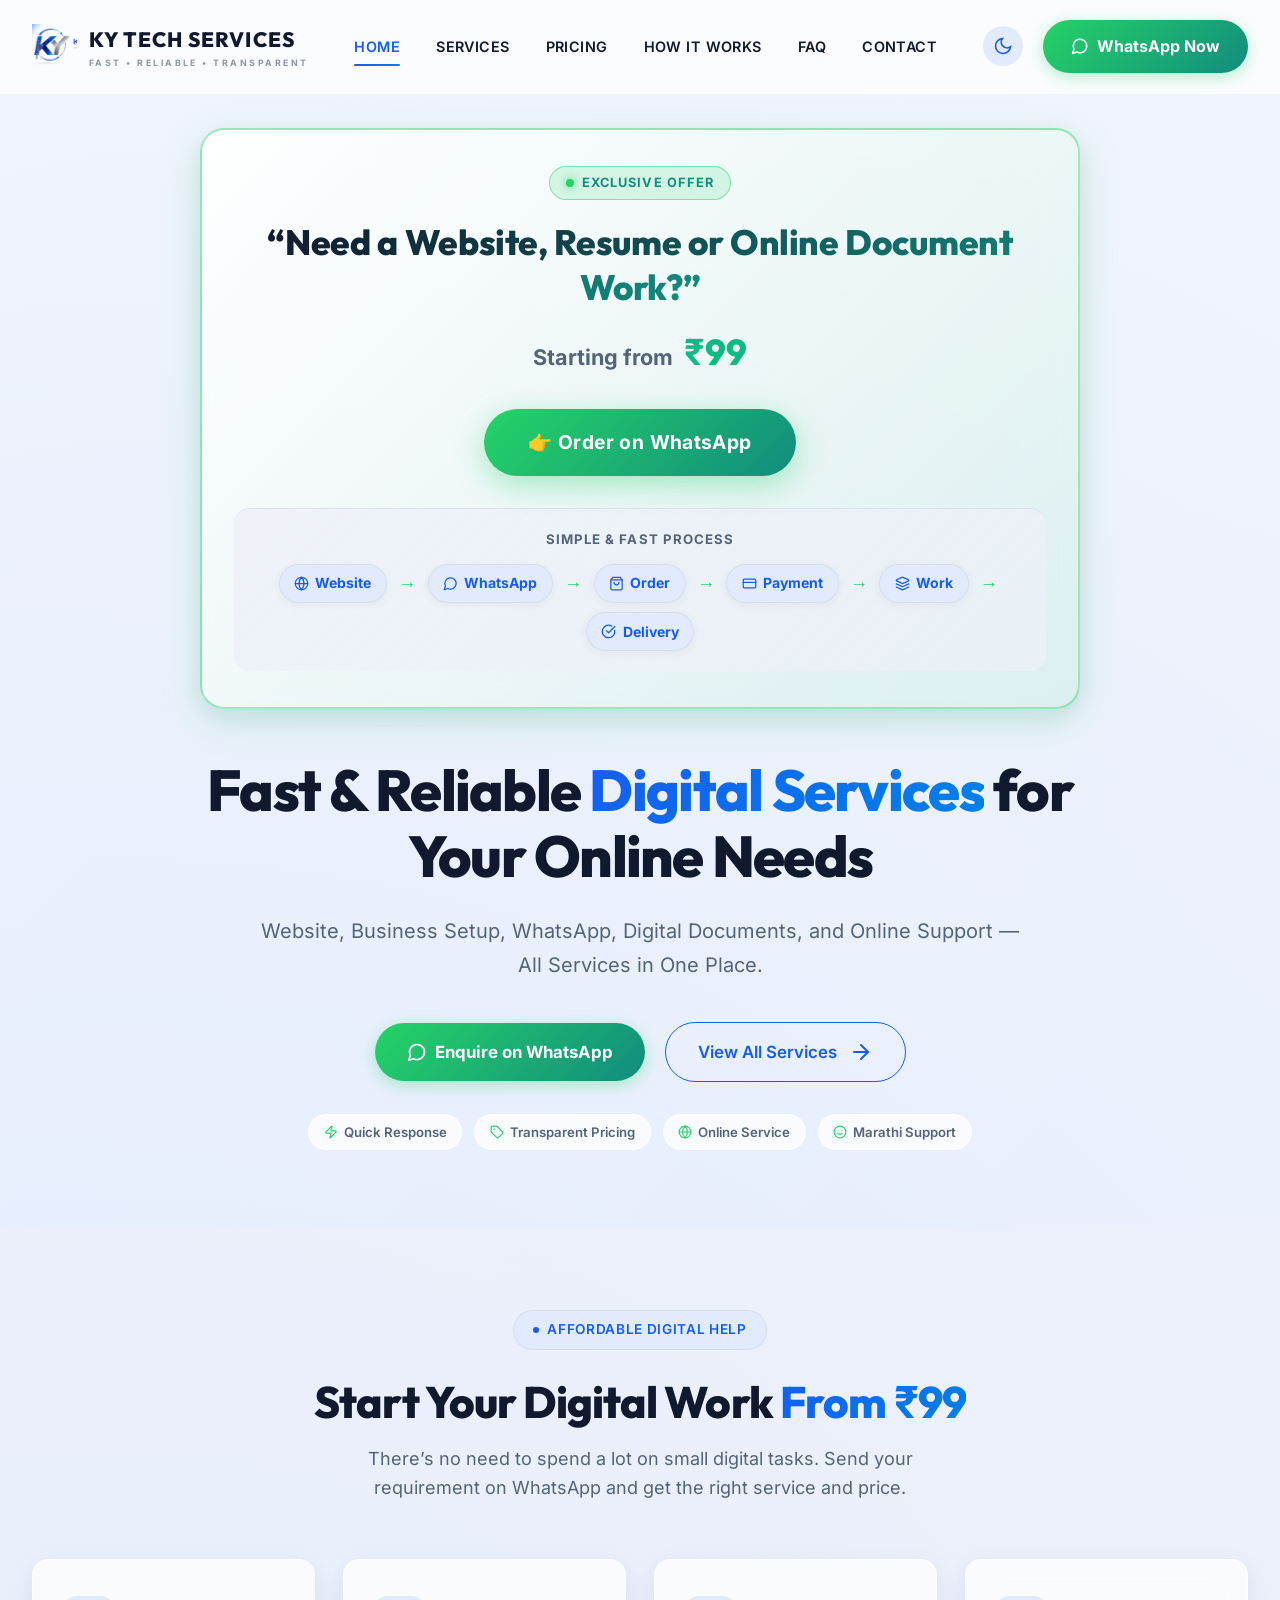
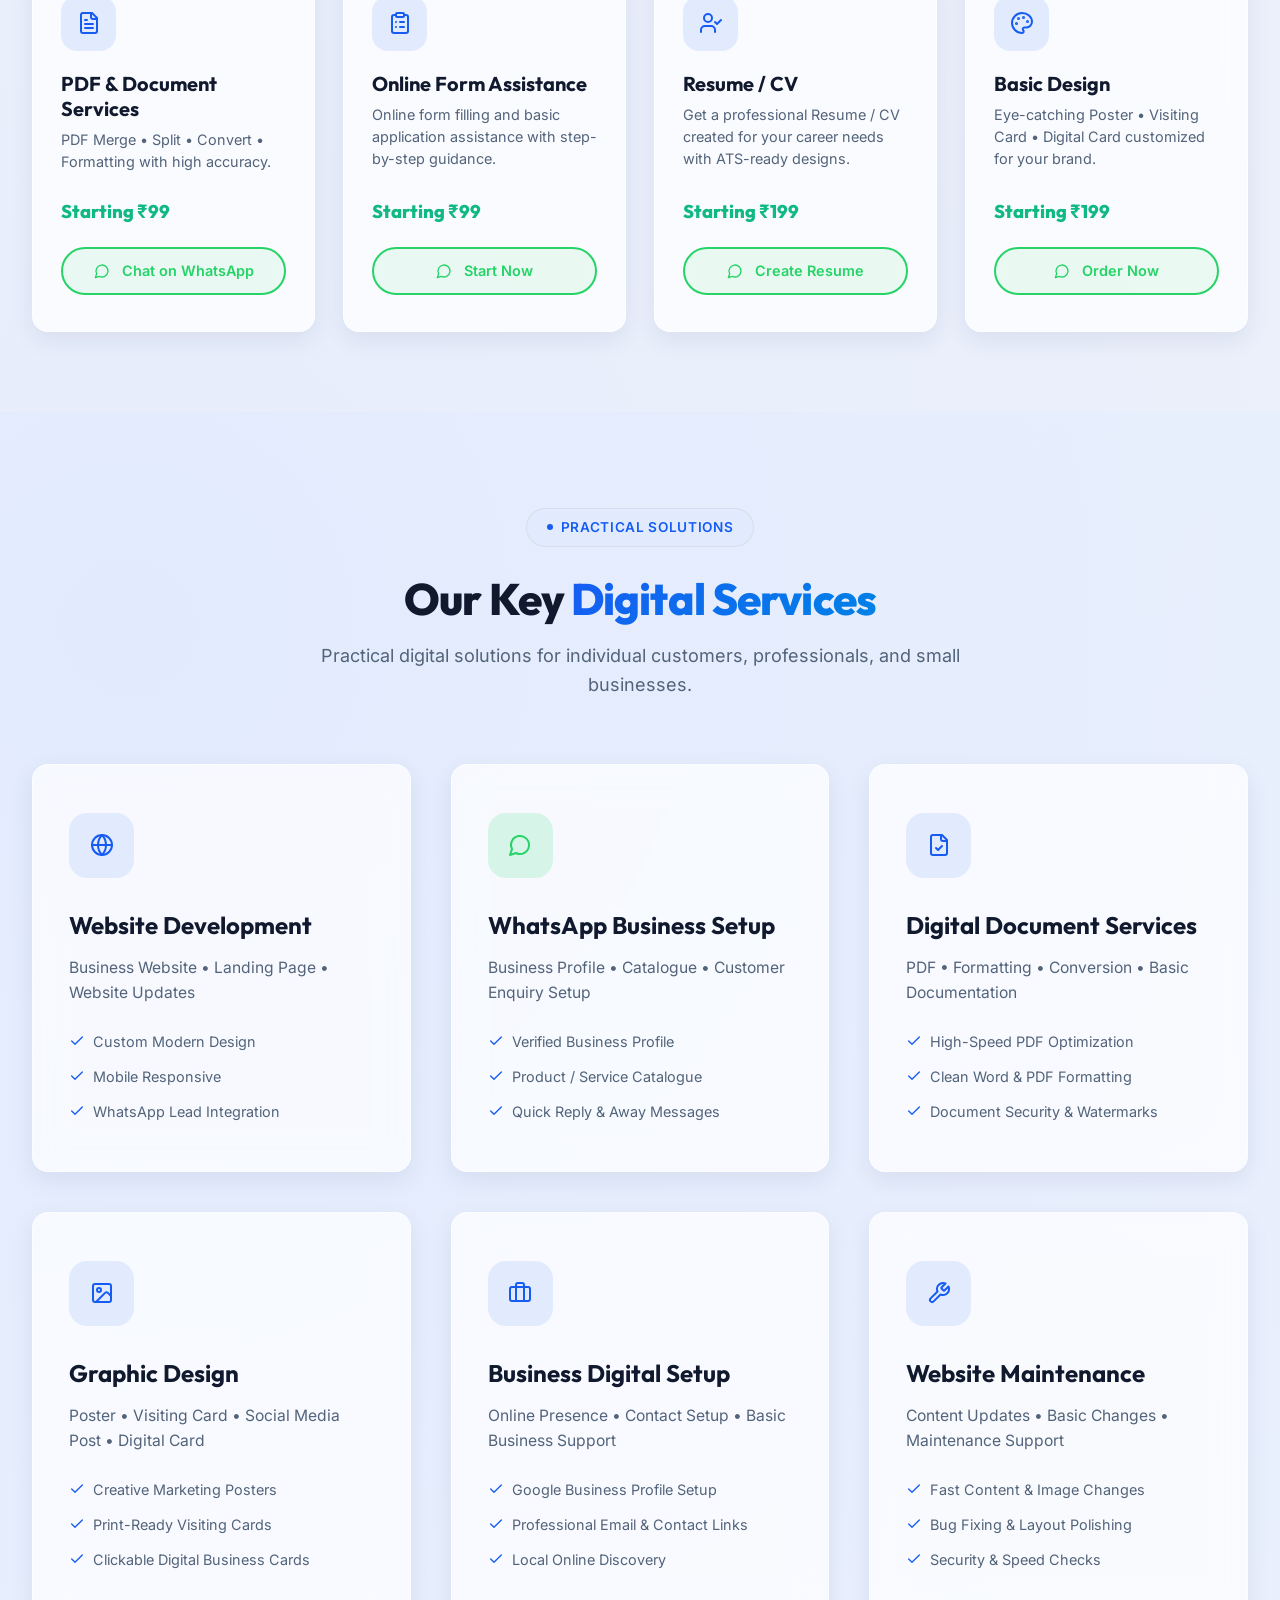
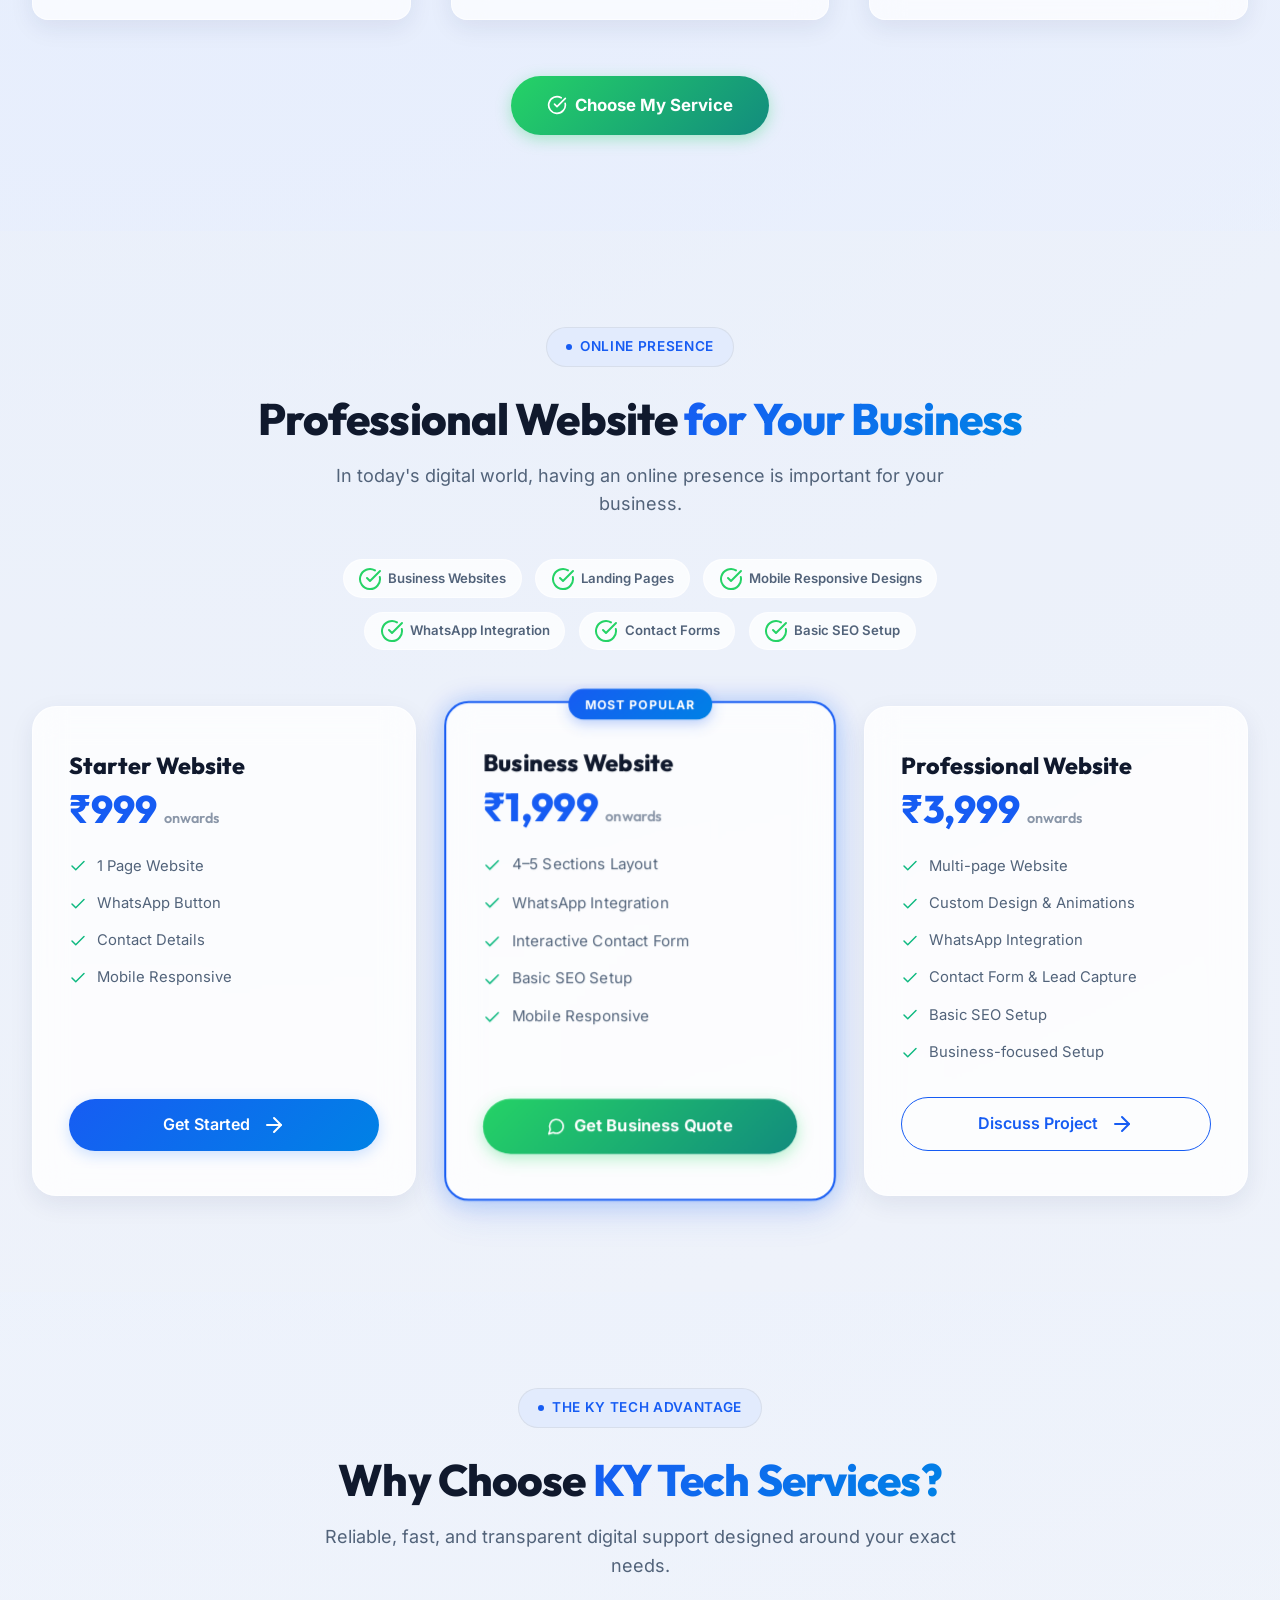
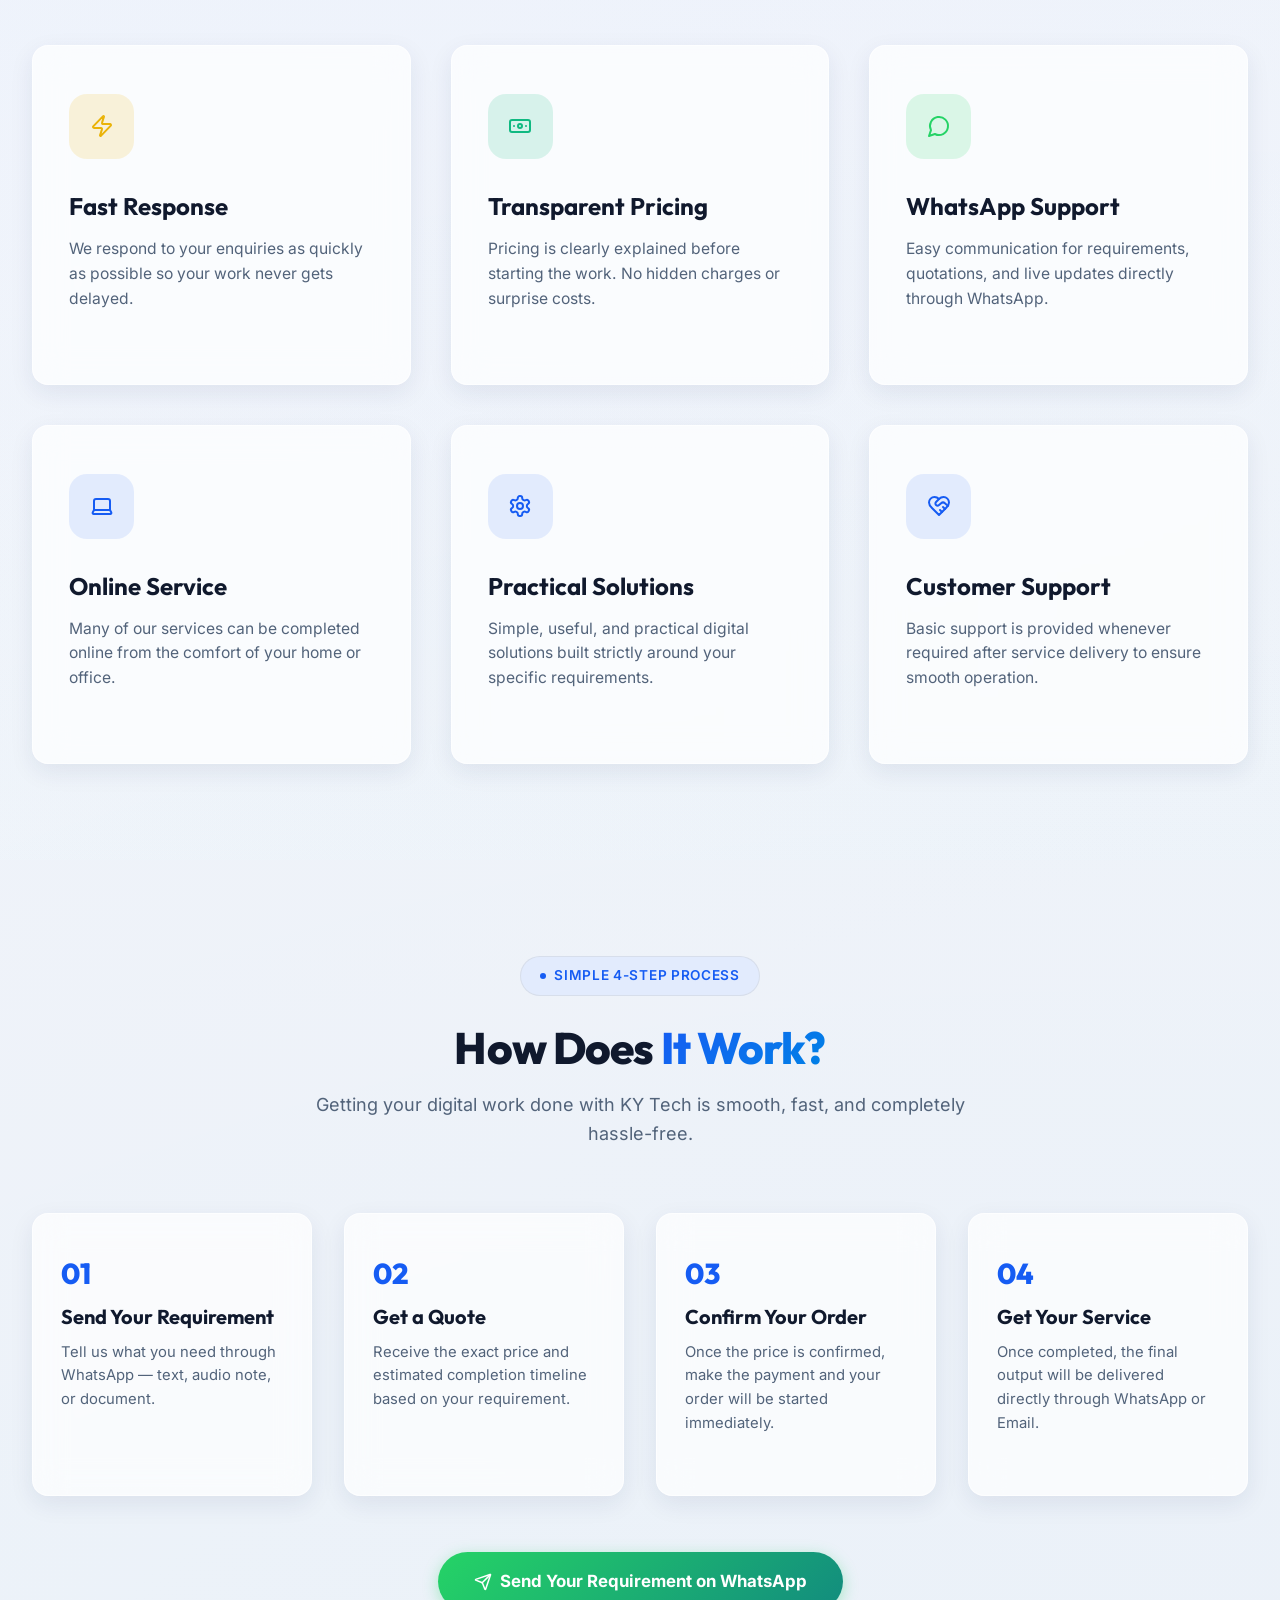
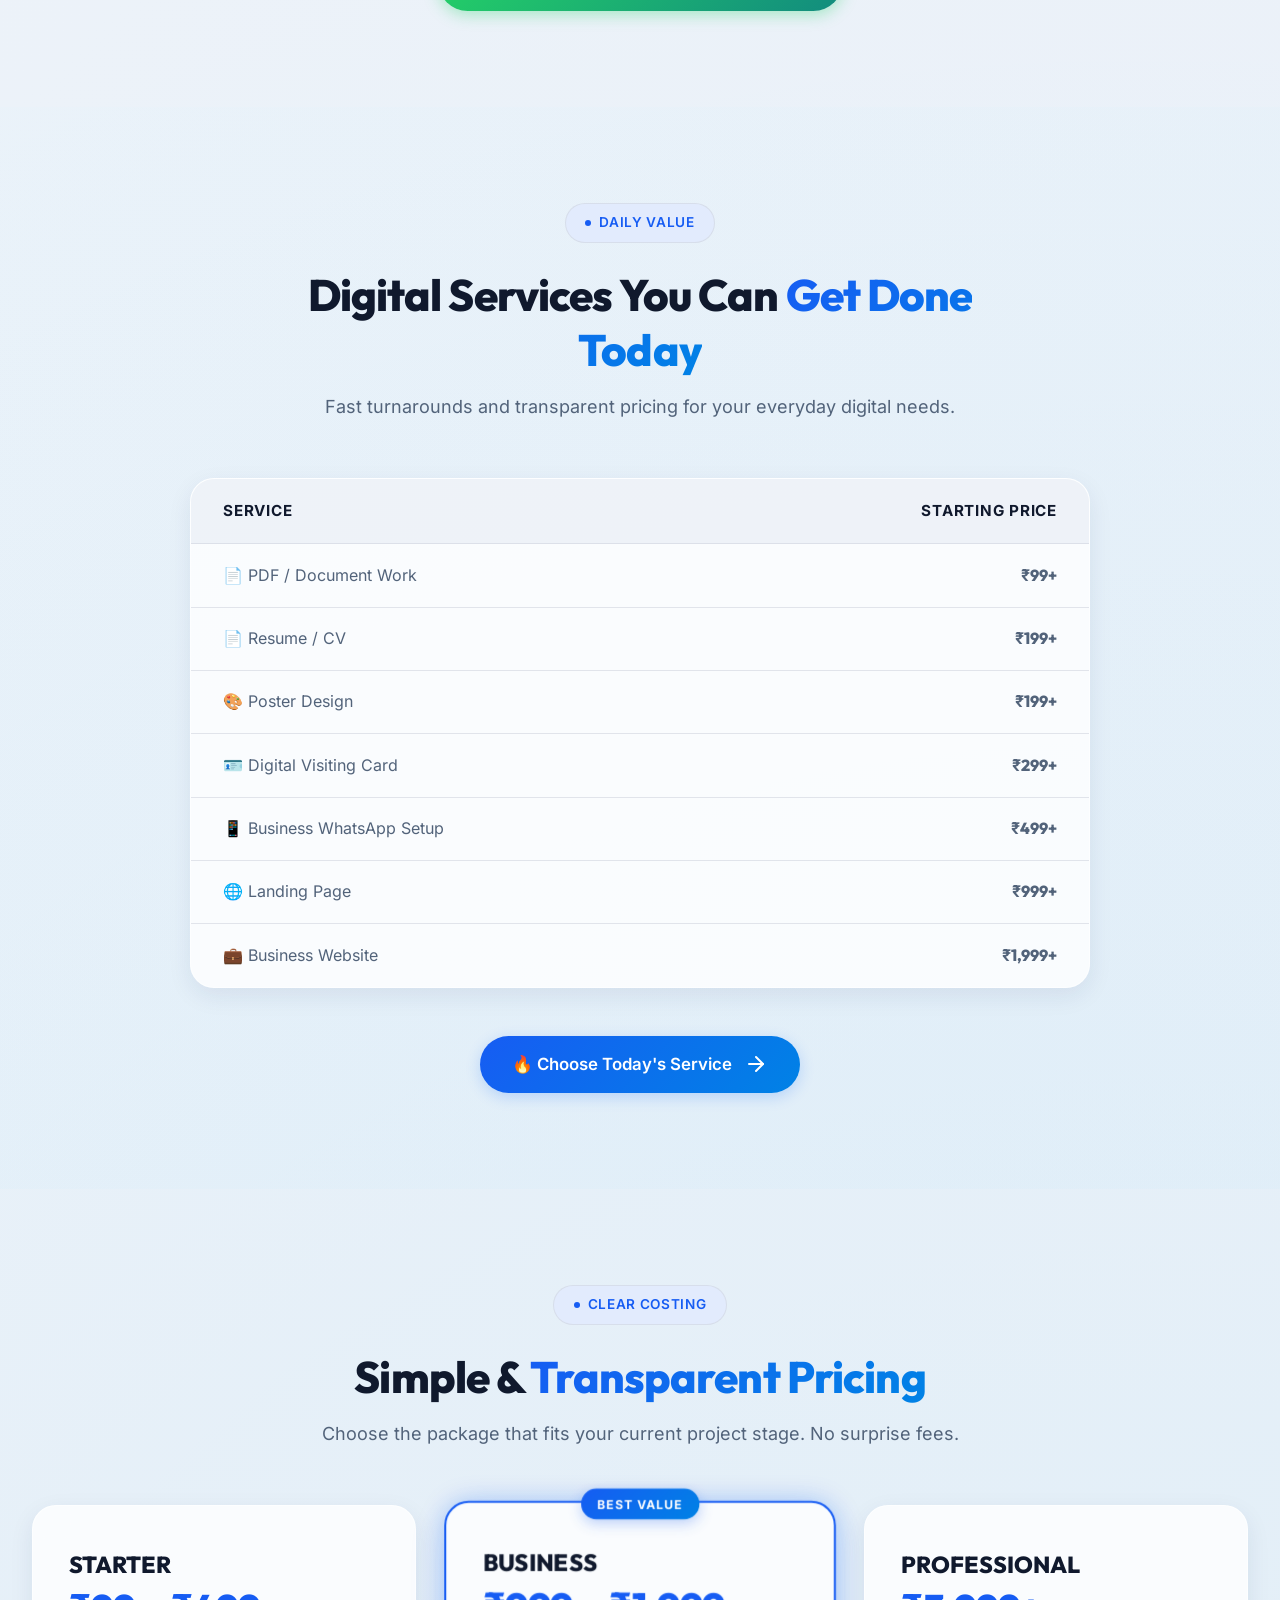
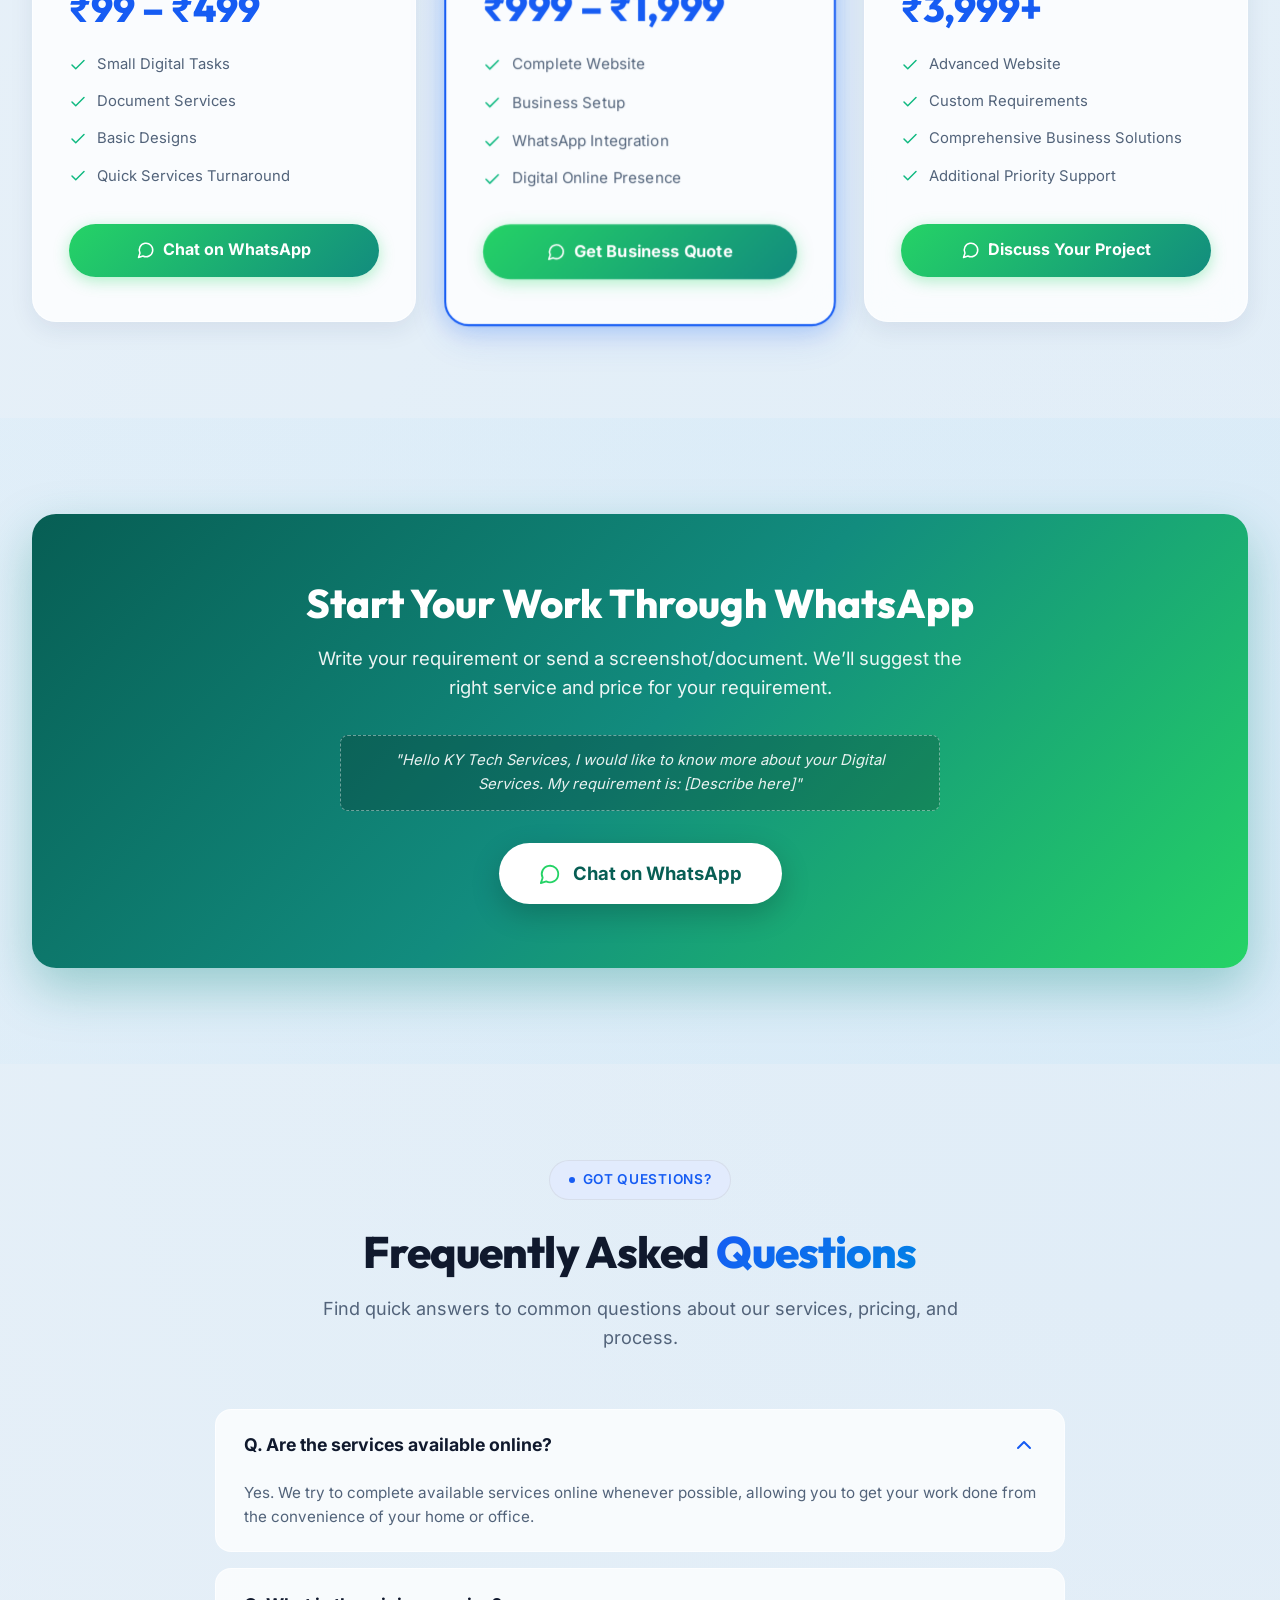
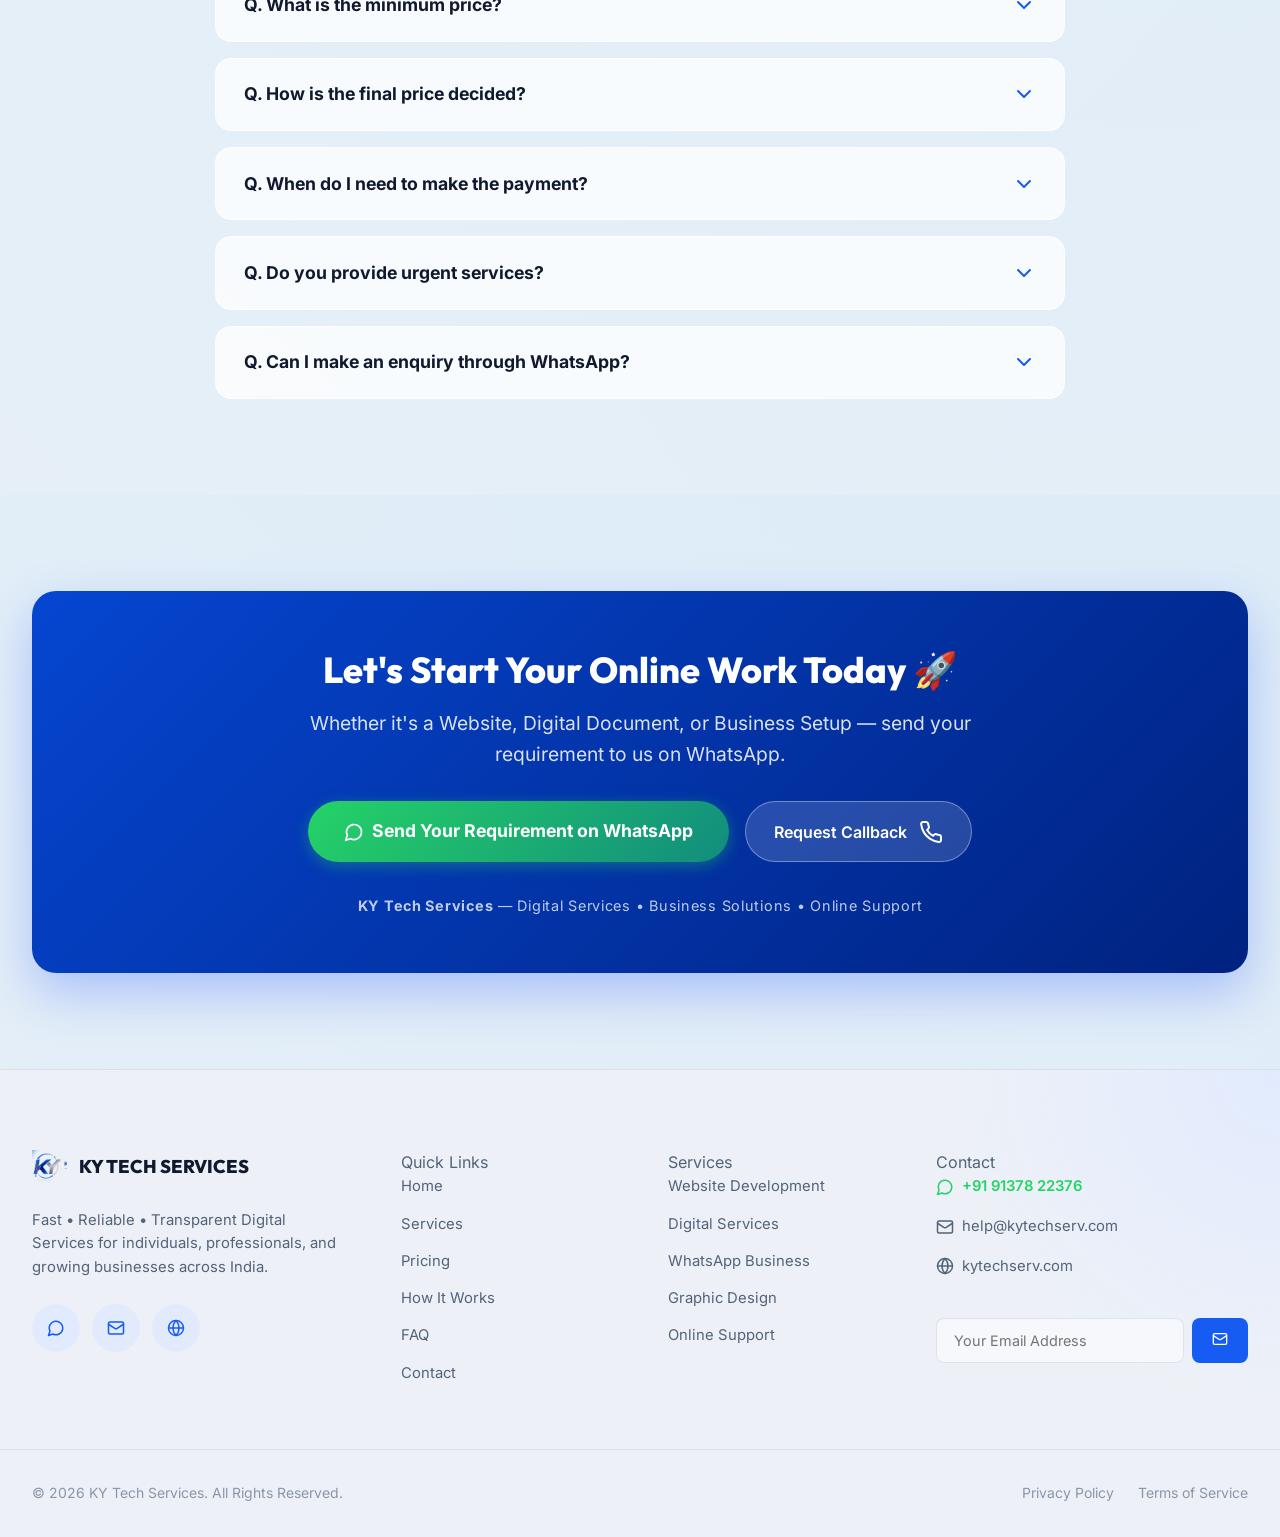
==== commit f3c9a89b: "Add special offer banner on homepage with WhatsApp order CTA and workflow process" ====
--- a/index.html
+++ b/index.html
@@ -80,10 +80,44 @@
         <section class="hero" id="home" style="min-height: 85vh; padding-top: 8rem; padding-bottom: 5rem; display: flex; align-items: center;">
             <div class="container" style="text-align: center; max-width: 960px; margin: 0 auto;">
                 
-                <!-- Price Badge -->
-                <div class="price-badge">
-                    <span class="badge-dot"></span>
-                    <span>Services Starting From ₹99/-</span>
+                <!-- Instant Homepage Offer Card -->
+                <div class="hero-offer-card glass-card" id="special-offer">
+                    <div class="offer-badge-pill">
+                        <span class="offer-badge-dot"></span>
+                        <span>EXCLUSIVE OFFER</span>
+                    </div>
+
+                    <h2 class="offer-headline">
+                        <strong>“Need a Website, Resume or Online Document Work?”</strong>
+                    </h2>
+
+                    <div class="offer-price-tag">
+                        Starting from <span>₹99</span>
+                    </div>
+
+                    <div class="offer-cta-wrapper">
+                        <a href="https://wa.me/919137822376?text=Hello%20KY%20Tech%20Services%2C%20I%20saw%20your%20offer%3A%20Need%20a%20Website%2C%20Resume%20or%20Online%20Document%20Work%20starting%20from%20%E2%82%B999.%20I%20want%20to%20place%20an%20order." target="_blank" rel="noopener" class="btn btn-whatsapp offer-wa-btn" id="offer-whatsapp-btn">
+                            👉 Order on WhatsApp
+                        </a>
+                    </div>
+
+                    <!-- Process Workflow: Website → WhatsApp → Order → Payment → Work → Delivery -->
+                    <div class="offer-workflow">
+                        <span class="workflow-title">Simple &amp; Fast Process</span>
+                        <div class="workflow-steps">
+                            <span class="step-pill"><i data-lucide="globe"></i> Website</span>
+                            <span class="step-arrow">→</span>
+                            <span class="step-pill"><i data-lucide="message-circle"></i> WhatsApp</span>
+                            <span class="step-arrow">→</span>
+                            <span class="step-pill"><i data-lucide="shopping-bag"></i> Order</span>
+                            <span class="step-arrow">→</span>
+                            <span class="step-pill"><i data-lucide="credit-card"></i> Payment</span>
+                            <span class="step-arrow">→</span>
+                            <span class="step-pill"><i data-lucide="layers"></i> Work</span>
+                            <span class="step-arrow">→</span>
+                            <span class="step-pill"><i data-lucide="check-circle"></i> Delivery</span>
+                        </div>
+                    </div>
                 </div>
 
                 <!-- Main Heading -->
--- a/styles.css
+++ b/styles.css
@@ -1 +1 @@
-:root{--font-heading:'Outfit','Inter',sans-serif;--font-body:'Inter',sans-serif;--bg-primary-raw:210,50%,98%;--bg-secondary-raw:220,40%,95%;--bg-card-raw:0,0%,100%;--bg-glass-raw:255,255,255;--text-primary:hsl(222,47%,12%);--text-secondary:hsl(215,20%,40%);--text-light:hsl(215,15%,60%);--primary:hsl(221,90%,52%);--primary-gradient:linear-gradient(135deg,hsl(221,90%,52%) 0%,hsl(206,100%,45%) 100%);--primary-light:hsl(221,90%,94%);--accent:hsl(199,95%,48%);--accent-glow:rgba(0,145,255,0.4);--border-color:hsla(220,20%,85%,0.6);--border-glass:rgba(255,255,255,0.6);--shadow-sm:0 2px 8px rgba(0,0,0,0.05);--shadow-md:0 8px 24px rgba(27,43,89,0.08);--shadow-lg:0 16px 40px rgba(27,43,89,0.12);--shadow-glow:0 0 25px rgba(0,102,255,0.25);--transition-fast:0.2s cubic-bezier(0.4,0,0.2,1);--transition-normal:0.4s cubic-bezier(0.4,0,0.2,1);--transition-slow:0.8s cubic-bezier(0.4,0,0.2,1);--radius-sm:8px;--radius-md:16px;--radius-lg:24px;--radius-full:9999px;}[data-theme="dark"]{--bg-primary-raw:222,47%,8%;--bg-secondary-raw:224,64%,4%;--bg-card-raw:222,40%,12%;--bg-glass-raw:30,41,59;--text-primary:hsl(210,40%,98%);--text-secondary:hsl(215,20%,75%);--text-light:hsl(215,15%,55%);--primary:hsl(217,95%,56%);--primary-gradient:linear-gradient(135deg,hsl(217,95%,56%) 0%,hsl(199,95%,48%) 100%);--primary-light:hsla(217,95%,56%,0.15);--accent:hsl(188,95%,50%);--accent-glow:rgba(0,229,255,0.3);--border-color:hsla(222,30%,20%,0.8);--border-glass:rgba(255,255,255,0.05);--shadow-sm:0 2px 8px rgba(0,0,0,0.3);--shadow-md:0 8px 32px rgba(0,0,0,0.5);--shadow-lg:0 16px 50px rgba(0,0,0,0.7);--shadow-glow:0 0 35px rgba(0,122,255,0.4);}#theme-bg-provider{display:none;}body{background:radial-gradient(circle at 10% 20%,var(--primary-light) 0%,transparent 40%),radial-gradient(circle at 90% 80%,hsla(199,95%,48%,0.1) 0%,transparent 45%),linear-gradient(135deg,hsl(var(--bg-primary-raw)) 0%,hsl(var(--bg-secondary-raw)) 100%);color:var(--text-primary);}*,*::before,*::after{box-sizing:border-box;margin:0;padding:0;}html{scroll-behavior:smooth;font-size:16px;-webkit-tap-highlight-color:transparent;}body{font-family:var(--font-body);font-weight:400;line-height:1.6;overflow-x:hidden;min-height:100vh;transition:background-color var(--transition-normal),color var(--transition-normal);}h1,h2,h3,h4,h5,h6{font-family:var(--font-heading);font-weight:700;line-height:1.25;color:var(--text-primary);}a{color:inherit;text-decoration:none;transition:color var(--transition-fast);}img{max-width:100%;height:auto;display:block;}button,input,textarea,select{font-family:inherit;font-size:inherit;color:inherit;background:none;border:none;outline:none;}ul{list-style:none;}.container{width:100%;max-width:1280px;margin:0 auto;padding:0 2rem;}section{padding:6.5rem 0;position:relative;}.section-tag{display:inline-flex;align-items:center;gap:0.5rem;padding:0.5rem 1.2rem;background:var(--primary-light);color:var(--primary);border-radius:var(--radius-full);font-size:0.85rem;font-weight:600;letter-spacing:0.05em;text-transform:uppercase;margin-bottom:1.5rem;border:1px solid var(--border-color);}.section-tag .dot{width:6px;height:6px;background-color:var(--primary);border-radius:50%;animation:pulseGlow 2s infinite;}.section-title{font-size:2.75rem;font-weight:800;margin-bottom:1rem;letter-spacing:-0.02em;}.section-title span{background:var(--primary-gradient);-webkit-background-clip:text;-webkit-text-fill-color:transparent;}.section-desc{font-size:1.125rem;color:var(--text-secondary);max-width:650px;margin-bottom:3.5rem;}.btn{display:inline-flex;align-items:center;justify-content:center;gap:0.75rem;padding:0.85rem 1.75rem;border-radius:var(--radius-full);font-weight:600;cursor:pointer;transition:transform var(--transition-fast),box-shadow var(--transition-fast),background var(--transition-fast),border-color var(--transition-fast);position:relative;overflow:hidden;}.btn-primary{background:var(--primary-gradient);color:#fff;box-shadow:0 4px 15px rgba(0,102,255,0.2);}.btn-primary:hover{transform:translateY(-2px);box-shadow:0 8px 25px rgba(0,102,255,0.4),var(--shadow-glow);}.btn-primary::after{content:'';position:absolute;top:0;left:-50%;width:200%;height:100%;background:linear-gradient(to right,transparent,rgba(255,255,255,0.25),transparent);transform:skewX(-30deg);transition:0.75s;opacity:0;}.btn-primary:hover::after{left:120%;opacity:1;}.btn-secondary{border:1px solid var(--primary);color:var(--primary);background:transparent;}.btn-secondary:hover{background:var(--primary-light);transform:translateY(-2px);box-shadow:var(--shadow-sm);}.btn-icon{font-size:1.1rem;transition:transform var(--transition-fast);}.btn:hover .btn-icon{transform:translateX(3px);}.btn-circle{width:48px;height:48px;border-radius:50%;display:inline-flex;align-items:center;justify-content:center;background:var(--primary-light);color:var(--primary);cursor:pointer;transition:background var(--transition-fast),transform var(--transition-fast);}.btn-circle:hover{background:var(--primary);color:#fff;transform:scale(1.1);}.glass-card{background:rgba(var(--bg-glass-raw),0.7);backdrop-filter:blur(16px);-webkit-backdrop-filter:blur(16px);border:1px solid var(--border-glass);border-radius:var(--radius-md);box-shadow:var(--shadow-md);transition:transform var(--transition-normal),box-shadow var(--transition-normal),border-color var(--transition-normal);}.glass-card:hover{border-color:rgba(var(--bg-glass-raw),0.9);box-shadow:var(--shadow-lg);}.header{position:fixed;top:0;left:0;width:100%;z-index:1000;background:rgba(var(--bg-glass-raw),0.7);backdrop-filter:blur(12px);-webkit-backdrop-filter:blur(12px);border-bottom:1px solid var(--border-glass);transition:background var(--transition-fast),padding var(--transition-fast);padding:1.25rem 0;}.header.scrolled{padding:0.75rem 0;box-shadow:var(--shadow-sm);}.navbar{display:flex;align-items:center;justify-content:space-between;}.logo-link{display:flex;align-items:center;gap:0.75rem;}.logo-img-main{transition:filter var(--transition-normal);}[data-theme="dark"] .logo-img-main{filter:invert(0.9) hue-rotate(180deg);}.logo-svg{height:45px;width:auto;transition:transform var(--transition-normal);}.logo-link:hover .logo-svg{transform:rotate(5deg) scale(1.05);}.nav-menu{display:flex;align-items:center;gap:2.25rem;}.nav-link{font-size:0.9rem;font-weight:600;color:var(--text-primary);position:relative;padding:0.5rem 0;letter-spacing:0.03em;text-transform:uppercase;}.nav-link::after{content:'';position:absolute;bottom:0;left:0;width:0;height:2px;background:var(--primary-gradient);transition:width var(--transition-fast);border-radius:var(--radius-full);}.nav-link:hover,.nav-link.active{color:var(--primary);}.nav-link:hover::after,.nav-link.active::after{width:100%;}.nav-actions{display:flex;align-items:center;gap:1.25rem;}.theme-toggle{width:40px;height:40px;border-radius:50%;background:var(--primary-light);display:flex;align-items:center;justify-content:center;cursor:pointer;position:relative;overflow:hidden;transition:transform var(--transition-fast),background var(--transition-fast);}.theme-toggle:hover{transform:scale(1.1);}.theme-toggle-icon{position:absolute;width:20px;height:20px;fill:none;stroke:var(--primary);stroke-width:2;transition:transform var(--transition-normal),opacity var(--transition-normal);}.theme-toggle .sun-icon{opacity:0;transform:translateY(20px) rotate(45deg);}.theme-toggle .moon-icon{opacity:1;transform:translateY(0) rotate(0);}[data-theme="dark"] .theme-toggle .sun-icon{opacity:1;transform:translateY(0) rotate(0);}[data-theme="dark"] .theme-toggle .moon-icon{opacity:0;transform:translateY(-20px) rotate(-45deg);}.burger-menu{display:none;flex-direction:column;justify-content:space-between;width:24px;height:18px;cursor:pointer;z-index:1001;}.burger-line{width:100%;height:2px;background-color:var(--text-primary);transition:transform var(--transition-normal),opacity var(--transition-normal);}.hero{min-height:100vh;display:flex;align-items:center;padding-top:8rem;padding-bottom:6rem;overflow:hidden;}.hero-grid{display:grid;grid-template-columns:1.1fr 0.9fr;gap:4rem;align-items:center;}.hero-content{display:flex;flex-direction:column;align-items:flex-start;}.hero-title{font-size:4.25rem;line-height:1.1;font-weight:800;letter-spacing:-0.03em;margin-bottom:1.5rem;}.hero-title span{background:var(--primary-gradient);-webkit-background-clip:text;-webkit-text-fill-color:transparent;}.hero-desc{font-size:1.2rem;color:var(--text-secondary);margin-bottom:2.5rem;max-width:540px;line-height:1.7;}.hero-btns{display:flex;gap:1.25rem;}.hero-mockup-wrapper{position:relative;width:100%;height:480px;display:flex;align-items:center;justify-content:center;transform-style:preserve-3d;perspective:1000px;}.podium-base{position:absolute;width:460px;height:180px;background:linear-gradient(180deg,rgba(var(--bg-glass-raw),0.15) 0%,rgba(var(--bg-glass-raw),0.8) 100%);border:3px solid rgba(var(--bg-glass-raw),0.4);box-shadow:0 10px 40px rgba(0,102,255,0.1),inset 0 0 30px rgba(0,102,255,0.2);border-radius:50%;transform:rotateX(60deg) translateY(120px) translateZ(-40px);display:flex;align-items:center;justify-content:center;animation:rotatePodium 20s linear infinite;}.podium-ring{width:85%;height:85%;border:2px dashed var(--primary);border-radius:50%;box-shadow:0 0 15px var(--accent-glow);animation:spinRing 15s linear infinite reverse;}.laptop-mockup{position:absolute;width:380px;height:245px;transform-style:preserve-3d;transform:translateZ(20px) rotateY(-10deg) rotateX(10deg);transition:transform var(--transition-normal);z-index:5;}.laptop-screen{width:100%;height:220px;background:#0d1117;border:10px solid #1f2937;border-radius:12px 12px 0 0;box-shadow:var(--shadow-lg),0 0 20px rgba(0,102,255,0.2);overflow:hidden;position:relative;display:flex;align-items:center;justify-content:center;}.laptop-display-content{width:100%;height:100%;background:radial-gradient(circle at center,#1b263b 0%,#0b0f19 100%);display:flex;flex-direction:column;align-items:center;justify-content:center;padding:1rem;color:#fff;text-align:center;position:relative;}.laptop-display-content .logo-svg{height:65px;margin-bottom:0.5rem;filter:drop-shadow(0 0 8px rgba(0,102,255,0.6));}.laptop-display-content h3{font-size:1.1rem;font-family:var(--font-heading);color:#fff;font-weight:700;letter-spacing:0.05em;margin-bottom:0.2rem;}.laptop-display-content p{font-size:0.65rem;color:#8b949e;letter-spacing:0.1em;}.laptop-display-content .screen-glare{position:absolute;top:0;left:0;width:200%;height:200%;background:linear-gradient(135deg,rgba(255,255,255,0.06) 0%,rgba(255,255,255,0) 50%);transform:rotate(-15deg) translate(-20%,-20%);pointer-events:none;}.laptop-base{width:106%;height:12px;background:linear-gradient(to bottom,#d1d5db,#9ca3af);border-radius:0 0 8px 8px;position:absolute;bottom:13px;left:-3%;box-shadow:0 10px 25px rgba(0,0,0,0.4);transform:rotateX(20deg);}.laptop-base::after{content:'';position:absolute;width:80px;height:4px;background:#6b7280;border-radius:var(--radius-full);top:0;left:50%;transform:translateX(-50%);}.phone-mockup{position:absolute;right:5px;bottom:80px;width:100px;height:200px;background:#111827;border:5px solid #374151;border-radius:18px;box-shadow:var(--shadow-lg),0 0 25px rgba(0,0,0,0.3);overflow:hidden;transform:translateZ(50px) rotateY(15deg) rotateX(10deg);transition:transform var(--transition-normal);z-index:6;}.phone-screen{width:100%;height:100%;background:radial-gradient(circle at top,#1e293b 0%,#090d16 100%);display:flex;flex-direction:column;justify-content:space-between;padding:1rem 0.5rem;color:#fff;position:relative;}.phone-screen .notch{width:50px;height:10px;background:#374151;border-radius:0 0 6px 6px;position:absolute;top:0;left:50%;transform:translateX(-50%);z-index:2;}.phone-content{margin-top:1.5rem;text-align:center;}.phone-content .phone-logo{height:28px;margin:0 auto 0.75rem;}.phone-content h4{font-size:0.7rem;color:#94a3b8;margin-bottom:0.25rem;}.phone-content p{font-size:0.8rem;font-weight:700;color:#38bdf8;}.phone-progress{margin-top:1.25rem;width:100%;height:4px;background:#1e293b;border-radius:var(--radius-full);overflow:hidden;}.phone-progress-fill{width:75%;height:100%;background:linear-gradient(to right,#0066ff,#00f5ff);animation:progressBar 3s ease-in-out infinite alternate;}.floating-element{position:absolute;display:flex;align-items:center;justify-content:center;box-shadow:var(--shadow-md);cursor:default;transition:transform var(--transition-normal);}.float-code{top:60px;left:50px;width:55px;height:55px;border-radius:14px;background:linear-gradient(135deg,#2563eb,#1d4ed8);color:#fff;font-size:1.5rem;font-weight:700;z-index:8;transform:translateZ(80px);animation:floatAnim 4s ease-in-out infinite;}.float-globe{top:110px;right:20px;width:50px;height:50px;border-radius:var(--radius-full);background:linear-gradient(135deg,#0284c7,#0369a1);color:#fff;font-size:1.3rem;z-index:8;transform:translateZ(90px);animation:floatAnim 4.5s ease-in-out infinite 0.5s;}.float-cog{bottom:50px;right:120px;width:48px;height:48px;border-radius:12px;background:linear-gradient(135deg,#1e3a8a,#1e40af);color:#fff;font-size:1.25rem;z-index:8;transform:translateZ(60px);animation:floatAnim 5s ease-in-out infinite 1s;}.float-analytics{left:20px;bottom:120px;padding:0.75rem 1rem;border-radius:16px;background:rgba(var(--bg-glass-raw),0.85);border:1px solid var(--border-glass);display:flex;flex-direction:column;gap:0.35rem;z-index:8;transform:translateZ(70px);width:140px;animation:floatAnim 4.8s ease-in-out infinite 0.3s;}.float-analytics span{font-size:0.65rem;font-weight:600;color:var(--text-secondary);}.float-analytics .analytics-val{font-size:0.95rem;font-weight:700;color:#10b981;}.float-analytics svg{width:100%;height:35px;stroke:var(--primary);stroke-width:2;fill:none;}.stats-container{position:relative;z-index:20;margin-top:-3.5rem;}.stats-bar{display:grid;grid-template-columns:repeat(4,1fr);padding:2.25rem 2rem;border-radius:var(--radius-lg);background:linear-gradient(135deg,hsl(221,95%,45%) 0%,hsl(223,100%,30%) 100%);color:#fff;box-shadow:0 20px 50px rgba(0,60,255,0.3),var(--shadow-glow);border:1px solid rgba(255,255,255,0.1);position:relative;overflow:hidden;}.stats-bar::before{content:'';position:absolute;top:0;left:0;width:100%;height:100%;background:radial-gradient(circle at 80% 20%,rgba(0,245,255,0.15) 0%,transparent 50%);pointer-events:none;}.stat-item{display:flex;align-items:center;gap:1.5rem;padding:0 1.5rem;border-right:1px solid rgba(255,255,255,0.15);}.stat-item:last-child{border-right:none;}.stat-icon-wrapper{width:52px;height:52px;border-radius:50%;background:rgba(255,255,255,0.1);border:1px solid rgba(255,255,255,0.2);display:flex;align-items:center;justify-content:center;font-size:1.3rem;flex-shrink:0;color:#00f0ff;box-shadow:0 0 15px rgba(0,240,255,0.1);}.stat-info{display:flex;flex-direction:column;}.stat-number{font-size:2.1rem;font-weight:800;line-height:1.1;font-family:var(--font-heading);}.stat-label{font-size:0.85rem;color:rgba(255,255,255,0.7);font-weight:500;margin-top:0.2rem;letter-spacing:0.02em;}.about-grid{display:grid;grid-template-columns:1fr 1fr;gap:5rem;align-items:center;}.about-img-container{position:relative;}.about-img-box{border-radius:var(--radius-lg);overflow:hidden;box-shadow:var(--shadow-lg);border:1px solid var(--border-color);position:relative;background:var(--primary-light);}.about-img-box img{width:100%;height:480px;object-fit:cover;filter:brightness(0.95);transition:transform var(--transition-slow);}.about-img-box:hover img{transform:scale(1.04);}.about-experience-card{position:absolute;bottom:-2.5rem;right:-2.5rem;padding:2rem;border-radius:var(--radius-md);background:var(--primary-gradient);color:#fff;box-shadow:0 15px 35px rgba(0,102,255,0.3);z-index:10;width:220px;}.about-exp-num{font-size:3.5rem;font-weight:800;font-family:var(--font-heading);line-height:1;margin-bottom:0.5rem;}.about-exp-lbl{font-size:0.95rem;font-weight:600;line-height:1.4;letter-spacing:0.02em;}.about-features{display:grid;grid-template-columns:1fr 1fr;gap:2rem;margin-top:2.5rem;}.about-feat-item{display:flex;gap:1rem;}.about-feat-icon{color:var(--primary);font-size:1.25rem;margin-top:0.2rem;}.about-feat-item h4{font-size:1.1rem;font-weight:700;margin-bottom:0.4rem;}.about-feat-item p{font-size:0.9rem;color:var(--text-secondary);}.services-grid{display:grid;grid-template-columns:repeat(3,1fr);gap:2.5rem;}.service-card{padding:3rem 2.25rem;display:flex;flex-direction:column;align-items:flex-start;height:100%;}.service-icon-box{width:65px;height:65px;border-radius:18px;background:var(--primary-light);color:var(--primary);display:flex;align-items:center;justify-content:center;font-size:1.75rem;margin-bottom:2rem;transition:transform var(--transition-normal),background var(--transition-normal),color var(--transition-normal);}.service-card:hover .service-icon-box{transform:scale(1.1) rotate(5deg);background:var(--primary-gradient);color:#fff;}.service-card h2,.service-card h3{font-size:1.5rem;font-weight:700;margin-bottom:1rem;transition:color var(--transition-normal);}.service-card:hover h2,.service-card:hover h3{color:var(--primary);}.service-card p{color:var(--text-secondary);font-size:0.975rem;margin-bottom:1.5rem;line-height:1.6;}.service-features{list-style:none;padding:0;margin:0;display:flex;flex-direction:column;gap:0.75rem;width:100%;}.service-features li{font-size:0.9rem;color:var(--text-secondary);display:flex;align-items:center;gap:0.5rem;transition:color var(--transition-fast);}.service-card:hover .service-features li{color:var(--text-primary);}.service-features li svg{width:16px;height:16px;color:var(--primary);flex-shrink:0;transition:transform var(--transition-fast);}.service-card:hover .service-features li svg{transform:scale(1.1);}.service-link{display:flex;align-items:center;gap:0.5rem;font-weight:600;font-size:0.95rem;color:var(--primary);transition:gap var(--transition-fast);}.service-card:hover .service-link{gap:0.75rem;}.portfolio-filters{display:flex;align-items:center;justify-content:center;gap:1rem;margin-bottom:3.5rem;flex-wrap:wrap;}.filter-btn{padding:0.65rem 1.5rem;border-radius:var(--radius-full);font-weight:600;font-size:0.9rem;color:var(--text-secondary);cursor:pointer;background:var(--border-glass);border:1px solid var(--border-color);transition:background var(--transition-fast),color var(--transition-fast),border-color var(--transition-fast);}.filter-btn:hover,.filter-btn.active{background:var(--primary);color:#fff;border-color:var(--primary);box-shadow:0 4px 12px rgba(0,102,255,0.15);}.portfolio-grid{display:grid;grid-template-columns:repeat(3,1fr);gap:2.5rem;}.portfolio-item{border-radius:var(--radius-md);overflow:hidden;box-shadow:var(--shadow-sm);border:1px solid var(--border-color);background:hsl(var(--bg-card-raw));transition:transform var(--transition-normal),box-shadow var(--transition-normal);}.portfolio-item:hover{transform:translateY(-5px);box-shadow:var(--shadow-lg);}.portfolio-img-wrapper{position:relative;width:100%;height:240px;overflow:hidden;}.portfolio-img-wrapper img{width:100%;height:100%;object-fit:cover;transition:transform var(--transition-slow);}.portfolio-item:hover .portfolio-img-wrapper img{transform:scale(1.05);}.portfolio-overlay{position:absolute;top:0;left:0;width:100%;height:100%;background:linear-gradient(180deg,transparent 40%,rgba(0,36,125,0.85) 100%);opacity:0;display:flex;align-items:flex-end;padding:1.5rem;transition:opacity var(--transition-normal);}.portfolio-item:hover .portfolio-overlay{opacity:1;}.portfolio-overlay-content{color:#fff;}.portfolio-tag{font-size:0.75rem;font-weight:700;text-transform:uppercase;letter-spacing:0.05em;background:var(--accent);color:#fff;padding:0.25rem 0.65rem;border-radius:var(--radius-full);display:inline-block;margin-bottom:0.5rem;}.portfolio-overlay h4{color:#fff;font-size:1.2rem;font-weight:700;}.portfolio-info{padding:1.5rem;}.portfolio-info h3{font-size:1.25rem;font-weight:700;margin-bottom:0.5rem;}.portfolio-info p{font-size:0.9rem;color:var(--text-secondary);}.product-title{font-size:1.4rem;font-weight:800;margin-bottom:0.25rem;color:var(--text-primary);font-family:var(--font-heading);}.product-title a{color:inherit;text-decoration:none;transition:color var(--transition-normal);}.product-title a:hover{color:var(--primary);}.product-subtitle{font-size:0.85rem;font-weight:700;margin-bottom:1.25rem;color:var(--primary);text-transform:uppercase;letter-spacing:0.05em;}.product-desc{font-size:0.9rem;color:var(--text-secondary);line-height:1.6;margin-bottom:1rem;}.product-features-title{font-weight:700;font-size:0.9rem;color:var(--text-primary);margin-top:1.5rem;margin-bottom:0.75rem;}.product-features-list{list-style:none;padding:0;margin:0;display:flex;flex-direction:column;gap:0.65rem;}.product-features-list li{font-size:0.875rem;color:var(--text-secondary);display:flex;align-items:center;gap:0.5rem;transition:color var(--transition-fast);}.portfolio-item:hover .product-features-list li{color:var(--text-primary);}.product-features-list li svg{width:14px;height:14px;color:var(--primary);flex-shrink:0;transition:transform var(--transition-fast);}.portfolio-item:hover .product-features-list li svg{transform:scale(1.1);}.blog-grid{display:grid;grid-template-columns:repeat(3,1fr);gap:2.5rem;}.blog-card{display:flex;flex-direction:column;height:100%;}.blog-img-wrapper{position:relative;border-radius:var(--radius-md) var(--radius-md) 0 0;overflow:hidden;height:220px;}.blog-img-wrapper img{width:100%;height:100%;object-fit:cover;transition:transform var(--transition-slow);}.blog-card:hover .blog-img-wrapper img{transform:scale(1.05);}.blog-card-content{padding:2rem 1.75rem;flex-grow:1;display:flex;flex-direction:column;align-items:flex-start;border-top:none;border-radius:0 0 var(--radius-md) var(--radius-md);}.blog-meta{display:flex;gap:1.25rem;font-size:0.8rem;color:var(--text-light);margin-bottom:1rem;align-items:center;}.blog-meta-item{display:flex;align-items:center;gap:0.35rem;}.blog-title{font-size:1.3rem;font-weight:700;margin-bottom:0.75rem;line-height:1.4;transition:color var(--transition-fast);}.blog-card:hover .blog-title{color:var(--primary);}.blog-desc{font-size:0.925rem;color:var(--text-secondary);margin-bottom:1.5rem;flex-grow:1;display:-webkit-box;-webkit-line-clamp:3;-webkit-box-orient:vertical;overflow:hidden;}.blog-link{display:flex;align-items:center;gap:0.5rem;font-weight:600;font-size:0.9rem;color:var(--primary);transition:gap var(--transition-fast);}.blog-card:hover .blog-link{gap:0.75rem;}.contact-grid{display:grid;grid-template-columns:0.9fr 1.1fr;gap:5rem;}.contact-info-panel{display:flex;flex-direction:column;gap:2.25rem;}.contact-item{display:flex;gap:1.25rem;}.contact-icon-box{width:52px;height:52px;border-radius:14px;background:var(--primary-light);color:var(--primary);display:flex;align-items:center;justify-content:center;font-size:1.25rem;flex-shrink:0;}.contact-details h3{font-size:1.15rem;font-weight:700;margin-bottom:0.35rem;}.contact-details p{font-size:0.95rem;color:var(--text-secondary);}.contact-form{padding:3rem 2.5rem;}.form-group-row{display:grid;grid-template-columns:1fr 1fr;gap:1.5rem;margin-bottom:1.5rem;}.form-group{margin-bottom:1.5rem;position:relative;}.form-label{display:block;font-size:0.85rem;font-weight:600;margin-bottom:0.5rem;color:var(--text-secondary);}.form-control{width:100%;padding:0.9rem 1.25rem;border-radius:var(--radius-sm);background:rgba(var(--bg-glass-raw),0.5);border:1px solid var(--border-color);color:var(--text-primary);font-size:0.95rem;transition:border-color var(--transition-fast),background var(--transition-fast),box-shadow var(--transition-fast);}.form-control:focus{border-color:var(--primary);background:rgba(var(--bg-glass-raw),0.9);box-shadow:0 0 0 4px var(--primary-light);}textarea.form-control{resize:none;min-height:130px;}.form-submit-btn{width:100%;padding:1rem;border-radius:var(--radius-sm);border:none;}.form-alert{display:none;align-items:center;gap:0.75rem;padding:1rem;border-radius:var(--radius-sm);margin-bottom:1.5rem;font-weight:500;font-size:0.925rem;animation:slideUp 0.3s ease-out;}.form-alert-success{background-color:rgba(16,185,129,0.15);color:#10b981;border:1px solid rgba(16,185,129,0.3);}.footer{background:radial-gradient(circle at top right,var(--primary-light) 0%,transparent 25%),hsl(var(--bg-secondary-raw));border-top:1px solid var(--border-color);padding:5rem 0 2rem;color:var(--text-secondary);transition:background var(--transition-normal);}.footer-grid{display:grid;grid-template-columns:1.2fr 0.8fr 0.8fr 1.2fr;gap:4rem;margin-bottom:4rem;}.footer-col{display:flex;flex-direction:column;align-items:flex-start;}.footer-col .logo-link{margin-bottom:1.5rem;}.footer-desc{font-size:0.925rem;color:var(--text-secondary);margin-bottom:1.5rem;line-height:1.6;}.footer-socials{display:flex;gap:0.75rem;}.footer-col h4{font-size:1.1rem;font-weight:700;color:var(--text-primary);margin-bottom:1.5rem;}.footer-links{display:flex;flex-direction:column;gap:0.85rem;}.footer-links a{font-size:0.925rem;color:var(--text-secondary);position:relative;align-self:flex-start;}.footer-links a:hover{color:var(--primary);padding-left:5px;}.footer-links a{transition:padding var(--transition-fast),color var(--transition-fast);}.newsletter-form{display:flex;width:100%;gap:0.5rem;margin-top:1rem;}.newsletter-input{flex-grow:1;padding:0.8rem 1.1rem;border-radius:var(--radius-sm);background:rgba(var(--bg-glass-raw),0.5);border:1px solid var(--border-color);color:var(--text-primary);font-size:0.9rem;transition:border-color var(--transition-fast);}.newsletter-input:focus{border-color:var(--primary);background:rgba(var(--bg-glass-raw),0.95);}.newsletter-btn{padding:0 1.25rem;border-radius:var(--radius-sm);background:var(--primary);color:#fff;cursor:pointer;font-weight:600;transition:background var(--transition-fast);}.newsletter-btn:hover{background:hsl(221,95%,45%);}.footer-bottom{display:flex;align-items:center;justify-content:space-between;padding-top:2rem;border-top:1px solid var(--border-color);font-size:0.875rem;color:var(--text-light);}.footer-bottom-links{display:flex;gap:1.5rem;}.modal-overlay{position:fixed;top:0;left:0;width:100%;height:100%;background:rgba(0,0,0,0.4);backdrop-filter:blur(8px);-webkit-backdrop-filter:blur(8px);z-index:2000;display:flex;align-items:center;justify-content:center;overflow-y:auto;padding:2rem 1rem;opacity:0;pointer-events:none;transition:opacity var(--transition-normal);}.modal-overlay.active{opacity:1;pointer-events:all;}.modal-content{width:90%;max-width:520px;border-radius:var(--radius-md);transform:translateY(30px) scale(0.95);transition:transform var(--transition-normal);position:relative;padding:2.5rem 2rem;margin:auto;}.modal-overlay.active .modal-content{transform:translateY(0) scale(1);}.modal-close-btn{position:absolute;top:1.25rem;right:1.25rem;width:32px;height:32px;border-radius:50%;background:var(--border-glass);border:1px solid var(--border-color);display:flex;align-items:center;justify-content:center;cursor:pointer;font-size:1.2rem;color:var(--text-secondary);transition:background var(--transition-fast),color var(--transition-fast);}.modal-close-btn:hover{background:var(--primary);color:#fff;}.modal-header{margin-bottom:2rem;}.modal-header h2{font-size:1.85rem;font-weight:800;margin-bottom:0.5rem;}.modal-header p{font-size:0.95rem;color:var(--text-secondary);}@keyframes floatAnim{0%{transform:translateY(0px) translateZ(60px);}50%{transform:translateY(-12px) translateZ(65px);}100%{transform:translateY(0px) translateZ(60px);}}@keyframes pulseGlow{0%{transform:scale(0.9);opacity:0.6;box-shadow:0 0 0 0 var(--primary);}70%{transform:scale(1.1);opacity:1;box-shadow:0 0 0 8px rgba(0,102,255,0);}100%{transform:scale(0.9);opacity:0.6;box-shadow:0 0 0 0 rgba(0,102,255,0);}}@keyframes bounceMarker{0%,100%{transform:translate(-50%,-50%) translateY(0);}50%{transform:translate(-50%,-50%) translateY(-10px);}}@keyframes rotatePodium{0%{transform:rotateX(60deg) translateY(120px) rotate(0deg);}100%{transform:rotateX(60deg) translateY(120px) rotate(360deg);}}@keyframes spinRing{0%{transform:rotate(0deg);}100%{transform:rotate(360deg);}}@keyframes progressBar{0%{width:5%;}100%{width:95%;}}@keyframes slideUp{from{transform:translateY(10px);opacity:0;}to{transform:translateY(0);opacity:1;}}@media (max-width:1200px){.hero-title{font-size:3.5rem;}.about-grid{gap:3rem;}.services-grid,.portfolio-grid,.blog-grid{gap:1.5rem;}}@media (max-width:991px){section{padding:4.5rem 0;}.hero-grid{grid-template-columns:1fr;gap:4rem;text-align:center;}.hero-content{align-items:center;}.hero-desc{max-width:600px;}.hero-mockup-wrapper{height:400px;}.stats-bar{grid-template-columns:repeat(2,1fr);gap:2rem;}.stat-item{border-right:none;}.stat-item:nth-child(2n){border-left:1px solid rgba(255,255,255,0.15);padding-left:2rem;}.about-grid{grid-template-columns:1fr;gap:4rem;}.about-img-container{max-width:500px;margin:0 auto;}.services-grid{grid-template-columns:repeat(2,1fr);}.portfolio-grid{grid-template-columns:repeat(2,1fr);}.blog-grid{grid-template-columns:repeat(2,1fr);}.contact-grid{grid-template-columns:1fr;gap:4rem;}.footer-grid{grid-template-columns:repeat(2,1fr);gap:3rem;}}@media (max-width:768px){.container{padding:0 1.5rem;}.header{padding:1rem 0;}.burger-menu{display:flex;}.nav-menu{position:fixed;top:0;right:-100%;width:280px;height:100vh;background:rgba(var(--bg-glass-raw),0.95);backdrop-filter:blur(20px);-webkit-backdrop-filter:blur(20px);border-left:1px solid var(--border-color);flex-direction:column;justify-content:center;gap:2.5rem;z-index:1000;transition:right var(--transition-normal);}.nav-menu.active{right:0;}.burger-menu.active .burger-line:nth-child(1){transform:translateY(8px) rotate(45deg);}.burger-menu.active .burger-line:nth-child(2){opacity:0;}.burger-menu.active .burger-line:nth-child(3){transform:translateY(-8px) rotate(-45deg);}.hero-title{font-size:2.75rem;}.stats-bar{grid-template-columns:1fr;padding:2rem 1.5rem;}.stat-item{padding:0;}.stat-item:nth-child(2n){border-left:none;padding-left:0;}.services-grid,.portfolio-grid,.blog-grid{grid-template-columns:1fr;}.form-group-row{grid-template-columns:1fr;gap:0;}.footer-grid{grid-template-columns:1fr;gap:2.5rem;}.footer-bottom{flex-direction:column;gap:1rem;text-align:center;}.laptop-mockup{width:320px;height:200px;}.laptop-screen{height:180px;}.phone-mockup{width:85px;height:170px;right:-10px;}.podium-base{width:380px;height:150px;}.float-code{width:45px;height:45px;font-size:1.25rem;left:20px;}.float-globe{width:42px;height:42px;font-size:1.15rem;}.float-analytics{width:120px;left:0;}}.privacy-modal-body::-webkit-scrollbar{width:6px;}.privacy-modal-body::-webkit-scrollbar-track{background:transparent;}.privacy-modal-body::-webkit-scrollbar-thumb{background:var(--border-color);border-radius:var(--radius-sm);}.privacy-modal-body::-webkit-scrollbar-thumb:hover{background:var(--text-light);}.partner-section,.why-choose-section,.growth-section,.process-section,.cta-banner-section{position:relative;}.why-choose-grid{display:grid;grid-template-columns:repeat(2,1fr);gap:1.5rem;}.process-steps-grid{display:grid;grid-template-columns:repeat(4,1fr);gap:2rem;position:relative;}@media (max-width:1024px){.process-steps-grid{grid-template-columns:repeat(2,1fr);}}@media (max-width:768px){.why-choose-grid{grid-template-columns:1fr;}}@media (max-width:576px){.process-steps-grid{grid-template-columns:1fr;}}.about-hero,.who-we-are,.mission-vision,.expertise-section,.values-section,.about-stats-section,.team-section{position:relative;}.mission-vision-grid{display:grid;grid-template-columns:repeat(2,1fr);gap:2.5rem;}.expertise-grid,.values-grid{display:grid;grid-template-columns:repeat(4,1fr);gap:2rem;}@media (max-width:1024px){.expertise-grid,.values-grid{grid-template-columns:repeat(2,1fr);}}@media (max-width:768px){.mission-vision-grid{grid-template-columns:1fr;}}@media (max-width:576px){.expertise-grid,.values-grid{grid-template-columns:1fr;}}.error-section{min-height:100vh;display:flex;align-items:center;justify-content:center;padding-top:8rem;padding-bottom:8rem;position:relative;overflow:hidden;background:#11162b;}.error-galaxy-dust{position:absolute;top:50%;left:50%;transform:translate(-50%,-50%) rotate(-15deg);width:150%;height:300px;background:radial-gradient(ellipse at center,rgba(59,130,246,0.08) 0%,transparent 60%);pointer-events:none;z-index:1;}.error-container{text-align:center;max-width:650px;width:100%;margin:0 auto;position:relative;z-index:2;padding:0 1.5rem;}.error-tag{font-size:1.1rem;font-weight:800;letter-spacing:0.15em;color:#8ab4f8;text-transform:uppercase;margin-bottom:0.5rem;font-family:var(--font-heading);}.error-code{font-size:13rem;font-weight:900;line-height:0.9;color:#ffffff;font-family:var(--font-heading);margin-bottom:1.5rem;letter-spacing:-0.02em;}.error-title{font-size:2.25rem;font-weight:700;color:#cbd5e1;margin-bottom:1.5rem;font-family:var(--font-heading);}.error-text{color:#94a3b8;font-size:1.1rem;line-height:1.7;margin-bottom:3rem;}.error-text span{display:block;}.error-actions .btn-error-home{background:#2563eb;color:#ffffff;padding:0.9rem 2.5rem;font-size:1rem;font-weight:600;border-radius:6px;border:none;transition:background var(--transition-fast),transform var(--transition-fast);box-shadow:0 4px 14px rgba(37,99,235,0.4);display:inline-block;}.error-actions .btn-error-home:hover{background:#1d4ed8;transform:translateY(-2px);box-shadow:0 6px 20px rgba(37,99,235,0.6);}.illust-element{position:absolute;pointer-events:none;z-index:10;}.illust-eye{top:15%;left:8%;width:90px;height:90px;animation:floatEye 6s ease-in-out infinite alternate;}.illust-star{top:45%;left:15%;width:100px;height:100px;animation:floatStar 8s ease-in-out infinite alternate;}.illust-scribble{bottom:15%;left:8%;width:220px;height:120px;animation:floatScribble 10s ease-in-out infinite alternate;}.illust-flower{top:10%;right:8%;width:220px;height:220px;animation:floatFlower 7s ease-in-out infinite alternate;}.illust-wave{top:48%;right:22%;width:100px;height:30px;animation:floatWave 5s ease-in-out infinite alternate;}.illust-steps{bottom:0;right:5%;width:320px;height:220px;z-index:3;}@keyframes floatEye{0%{transform:translateY(0) rotate(0deg) scale(1);}100%{transform:translateY(-15px) rotate(8deg) scale(1.05);}}@keyframes floatStar{0%{transform:translateY(0) rotate(0deg);}100%{transform:translateY(15px) rotate(45deg);}}@keyframes floatScribble{0%{transform:translateY(0) scale(1);opacity:0.85;}100%{transform:translateY(-10px) scale(1.03);opacity:1;}}@keyframes floatFlower{0%{transform:translateY(0) rotate(0deg);}100%{transform:translateY(-20px) rotate(-5deg);}}@keyframes floatWave{0%{transform:translateY(0) scaleX(1);}100%{transform:translateY(-8px) scaleX(1.1);}}@media (max-width:1200px){.illust-eye{left:4%;top:12%;}.illust-star{left:8%;}.illust-flower{right:4%;}.illust-wave{right:15%;}}@media (max-width:991px){.error-code{font-size:10rem;}.illust-eye{width:70px;height:70px;}.illust-star{width:80px;height:80px;left:5%;}.illust-flower{width:160px;height:160px;}.illust-steps{width:240px;height:165px;}}@media (max-width:768px){.error-code{font-size:8rem;}.error-title{font-size:1.75rem;}.illust-star{display:none;}.illust-wave{display:none;}.illust-eye{top:10%;left:10%;}.illust-scribble{bottom:10%;left:5%;width:150px;}.illust-flower{top:10%;right:10%;width:130px;height:130px;}.illust-steps{width:180px;height:120px;}}.achievements-hero{position:relative;padding-top:8rem;padding-bottom:4rem;text-align:center;}.achievements-header{max-width:800px;margin:0 auto 3rem auto;display:flex;flex-direction:column;align-items:center;}.achievement-stats-grid{display:grid;grid-template-columns:repeat(4,1fr);gap:1.5rem;margin-bottom:4.5rem;}.achievement-stat-card{padding:2rem 1.5rem;text-align:center;border-radius:var(--radius-md);background:rgba(var(--bg-glass-raw),0.7);border:1px solid var(--border-glass);transition:transform var(--transition-fast),box-shadow var(--transition-fast);}.achievement-stat-card:hover{transform:translateY(-5px);box-shadow:var(--shadow-lg);}.achievement-stat-icon{width:50px;height:50px;border-radius:14px;background:var(--primary-light);color:var(--primary);display:inline-flex;align-items:center;justify-content:center;font-size:1.4rem;margin-bottom:1rem;}.achievement-stat-num{font-size:2.3rem;font-weight:800;font-family:var(--font-heading);color:var(--text-primary);line-height:1.1;margin-bottom:0.35rem;}.achievement-stat-num span{color:var(--primary);}.achievement-stat-label{font-size:0.9rem;font-weight:600;color:var(--text-secondary);}.timeline-section{padding:5rem 0;position:relative;}.timeline-wrapper{position:relative;max-width:960px;margin:0 auto;padding:2rem 0;}.timeline-wrapper::before{content:'';position:absolute;top:0;bottom:0;left:50%;width:3px;background:linear-gradient(180deg,var(--primary) 0%,var(--accent) 100%);transform:translateX(-50%);border-radius:var(--radius-full);}.timeline-item{position:relative;margin-bottom:3.5rem;display:flex;justify-content:flex-end;width:50%;padding-right:3rem;}.timeline-item:nth-child(even){align-self:flex-end;margin-left:50%;justify-content:flex-start;padding-right:0;padding-left:3rem;}.timeline-dot{position:absolute;top:1.5rem;right:-13px;width:26px;height:26px;border-radius:50%;background:var(--primary);border:4px solid hsl(var(--bg-primary-raw));box-shadow:0 0 0 3px var(--primary-light),0 0 15px rgba(0,102,255,0.4);z-index:2;}.timeline-item:nth-child(even) .timeline-dot{right:auto;left:-13px;}.timeline-card{padding:2rem;border-radius:var(--radius-md);background:rgba(var(--bg-glass-raw),0.75);border:1px solid var(--border-glass);box-shadow:var(--shadow-md);transition:transform var(--transition-normal),box-shadow var(--transition-normal);width:100%;}.timeline-card:hover{transform:translateY(-4px);box-shadow:var(--shadow-lg);border-color:var(--primary);}.timeline-badge{display:inline-flex;align-items:center;gap:0.4rem;font-size:0.75rem;font-weight:700;text-transform:uppercase;letter-spacing:0.08em;padding:0.3rem 0.8rem;border-radius:var(--radius-full);background:var(--primary-light);color:var(--primary);margin-bottom:0.75rem;}.timeline-title{font-size:1.3rem;font-weight:700;margin-bottom:0.5rem;color:var(--text-primary);}.timeline-desc{font-size:0.925rem;color:var(--text-secondary);line-height:1.6;}.timeline-tags{display:flex;flex-wrap:wrap;gap:0.5rem;margin-top:1rem;}.timeline-tag-pill{font-size:0.75rem;padding:0.2rem 0.6rem;border-radius:var(--radius-full);background:hsla(var(--bg-secondary-raw),0.8);color:var(--text-secondary);font-weight:600;border:1px solid var(--border-color);}.benchmarks-section{padding:5rem 0;}.benchmarks-grid{display:grid;grid-template-columns:repeat(3,1fr);gap:2rem;}.benchmark-card{padding:2.5rem 2rem;border-radius:var(--radius-md);background:rgba(var(--bg-glass-raw),0.7);border:1px solid var(--border-glass);transition:transform var(--transition-fast),box-shadow var(--transition-fast);}.benchmark-card:hover{transform:translateY(-4px);box-shadow:var(--shadow-lg);}.benchmark-icon{width:54px;height:54px;border-radius:16px;background:var(--primary-light);color:var(--primary);display:flex;align-items:center;justify-content:center;font-size:1.4rem;margin-bottom:1.25rem;}.benchmark-title{font-size:1.2rem;font-weight:700;margin-bottom:0.5rem;color:var(--text-primary);}.benchmark-desc{font-size:0.925rem;color:var(--text-secondary);line-height:1.6;}.achievement-cta-card{padding:3.5rem 2.5rem;border-radius:var(--radius-lg);background:linear-gradient(135deg,hsl(221,95%,45%) 0%,hsl(223,100%,30%) 100%);color:#fff;text-align:center;position:relative;overflow:hidden;box-shadow:0 20px 50px rgba(0,60,255,0.25);}.achievement-cta-card h2{color:#fff;font-size:2.25rem;font-weight:800;margin-bottom:1rem;}.achievement-cta-card p{color:rgba(255,255,255,0.85);font-size:1.1rem;max-width:650px;margin:0 auto 2rem auto;}@media (max-width:991px){.achievement-stats-grid{grid-template-columns:repeat(2,1fr);}.benchmarks-grid{grid-template-columns:repeat(2,1fr);}}@media (max-width:768px){.achievement-stats-grid{grid-template-columns:1fr;}.benchmarks-grid{grid-template-columns:1fr;}.timeline-wrapper::before{left:20px;}.timeline-item,.timeline-item:nth-child(even){width:100%;margin-left:0;padding-left:55px;padding-right:0;justify-content:flex-start;}.timeline-dot,.timeline-item:nth-child(even) .timeline-dot{left:8px;right:auto;}}.btn-whatsapp{background:linear-gradient(135deg,#25D366 0%,#128C7E 100%);color:#ffffff !important;box-shadow:0 4px 15px rgba(37,211,102,0.35);font-weight:700;border:none;display:inline-flex;align-items:center;gap:0.5rem;transition:transform var(--transition-fast),box-shadow var(--transition-fast),filter var(--transition-fast);}.btn-whatsapp:hover{transform:translateY(-2px);box-shadow:0 8px 25px rgba(37,211,102,0.5);filter:brightness(1.05);color:#ffffff;}.btn-whatsapp-outline{border:2px solid #25D366;color:#25D366;background:rgba(37,211,102,0.08);font-weight:600;transition:all var(--transition-fast);}.btn-whatsapp-outline:hover{background:#25D366;color:#ffffff;transform:translateY(-2px);box-shadow:0 6px 20px rgba(37,211,102,0.3);}.price-badge{display:inline-flex;align-items:center;gap:0.5rem;padding:0.55rem 1.35rem;background:linear-gradient(135deg,rgba(37,211,102,0.15) 0%,rgba(37,99,235,0.12) 100%);border:1px solid rgba(37,211,102,0.45);border-radius:var(--radius-full);font-size:0.95rem;font-weight:700;color:var(--text-primary);margin-bottom:1.5rem;box-shadow:0 4px 15px rgba(37,211,102,0.12);}.price-badge .badge-dot{width:8px;height:8px;border-radius:50%;background-color:#25D366;box-shadow:0 0 10px #25D366;animation:pulseGlow 1.8s infinite;}.trust-badges-row{display:flex;align-items:center;justify-content:center;flex-wrap:wrap;gap:0.75rem;margin-top:2rem;}.trust-badge-pill{display:inline-flex;align-items:center;gap:0.4rem;padding:0.4rem 0.9rem;border-radius:var(--radius-full);font-size:0.825rem;font-weight:600;background:rgba(var(--bg-glass-raw),0.75);border:1px solid var(--border-glass);color:var(--text-secondary);}.trust-badge-pill svg,.trust-badge-pill i{color:#25D366;}.quick-services-grid{display:grid;grid-template-columns:repeat(4,1fr);gap:1.75rem;}.quick-service-card{padding:2.25rem 1.75rem;border-radius:var(--radius-md);background:rgba(var(--bg-glass-raw),0.75);border:1px solid var(--border-glass);display:flex;flex-direction:column;justify-content:space-between;transition:transform var(--transition-fast),box-shadow var(--transition-fast),border-color var(--transition-fast);}.quick-service-card:hover{transform:translateY(-6px);box-shadow:var(--shadow-lg);border-color:var(--primary);}.quick-service-icon{width:55px;height:55px;border-radius:16px;background:var(--primary-light);color:var(--primary);display:flex;align-items:center;justify-content:center;font-size:1.6rem;margin-bottom:1.25rem;}.quick-service-title{font-size:1.25rem;font-weight:700;margin-bottom:0.5rem;color:var(--text-primary);}.quick-service-desc{font-size:0.9rem;color:var(--text-secondary);line-height:1.55;margin-bottom:1.5rem;flex-grow:1;}.quick-service-price{font-size:1.15rem;font-weight:800;color:#10b981;font-family:var(--font-heading);margin-bottom:1.25rem;}.website-pricing-grid{display:grid;grid-template-columns:repeat(3,1fr);gap:2rem;margin-top:3.5rem;}.web-pricing-card{padding:2.75rem 2.25rem;border-radius:var(--radius-lg);background:rgba(var(--bg-glass-raw),0.8);border:1px solid var(--border-glass);display:flex;flex-direction:column;position:relative;transition:transform var(--transition-fast),box-shadow var(--transition-fast);}.web-pricing-card.featured{border:2px solid var(--primary);box-shadow:0 12px 35px rgba(37,99,235,0.15),var(--shadow-glow);transform:scale(1.02);}.web-pricing-card:hover{transform:translateY(-6px);box-shadow:var(--shadow-lg);}.web-pricing-card.featured:hover{transform:translateY(-6px) scale(1.02);}.pricing-badge-popular{position:absolute;top:-14px;left:50%;transform:translateX(-50%);background:var(--primary-gradient);color:#fff;font-size:0.75rem;font-weight:800;letter-spacing:0.08em;text-transform:uppercase;padding:0.35rem 1rem;border-radius:var(--radius-full);box-shadow:0 4px 12px rgba(37,99,235,0.3);}.web-pricing-name{font-size:1.45rem;font-weight:800;color:var(--text-primary);margin-bottom:0.5rem;}.web-pricing-cost{font-size:2.4rem;font-weight:900;color:var(--primary);font-family:var(--font-heading);margin-bottom:1.5rem;line-height:1.1;}.web-pricing-cost small{font-size:0.9rem;font-weight:600;color:var(--text-light);}.web-pricing-features{list-style:none;padding:0;margin:0 0 2rem 0;display:flex;flex-direction:column;gap:0.85rem;flex-grow:1;}.web-pricing-features li{font-size:0.925rem;color:var(--text-secondary);display:flex;align-items:center;gap:0.65rem;}.web-pricing-features li svg{color:#10b981;width:18px;height:18px;flex-shrink:0;}.offers-table-card{border-radius:var(--radius-lg);background:rgba(var(--bg-glass-raw),0.8);border:1px solid var(--border-glass);overflow:hidden;box-shadow:var(--shadow-md);max-width:900px;margin:0 auto;}.offers-table{width:100%;border-collapse:collapse;text-align:left;}.offers-table th{padding:1.25rem 2rem;background:hsla(var(--bg-secondary-raw),0.85);font-size:0.95rem;font-weight:700;color:var(--text-primary);text-transform:uppercase;letter-spacing:0.05em;border-bottom:1px solid var(--border-color);}.offers-table td{padding:1.15rem 2rem;border-bottom:1px solid var(--border-color);color:var(--text-secondary);font-size:1rem;}.offers-table tr:last-child td{border-bottom:none;}.offers-table tr:hover td{background:rgba(var(--bg-glass-raw),0.4);}.offers-price-cell{font-weight:800;color:#10b981;font-size:1.15rem;font-family:var(--font-heading);}.whatsapp-cta-banner{padding:4rem 3rem;border-radius:var(--radius-lg);background:linear-gradient(135deg,#075E54 0%,#128C7E 50%,#25D366 100%);color:#ffffff;box-shadow:0 20px 50px rgba(18,140,126,0.35);text-align:center;position:relative;overflow:hidden;}.whatsapp-cta-banner h2{color:#ffffff;font-size:2.5rem;font-weight:800;margin-bottom:1rem;}.whatsapp-cta-banner p{color:rgba(255,255,255,0.92);font-size:1.15rem;max-width:680px;margin:0 auto 2rem auto;line-height:1.6;}.whatsapp-prefill-box{background:rgba(0,0,0,0.2);border:1px dashed rgba(255,255,255,0.4);border-radius:var(--radius-sm);padding:0.85rem 1.25rem;max-width:600px;margin:0 auto 2rem auto;font-size:0.925rem;color:rgba(255,255,255,0.9);font-style:italic;}.faq-accordion{max-width:850px;margin:0 auto;display:flex;flex-direction:column;gap:1rem;}.faq-item{border-radius:var(--radius-md);background:rgba(var(--bg-glass-raw),0.75);border:1px solid var(--border-glass);overflow:hidden;transition:box-shadow var(--transition-fast);}.faq-item:hover{box-shadow:var(--shadow-sm);}.faq-question{padding:1.35rem 1.75rem;font-size:1.1rem;font-weight:700;color:var(--text-primary);cursor:pointer;display:flex;justify-content:space-between;align-items:center;user-select:none;}.faq-icon-arrow{transition:transform 0.3s ease;color:var(--primary);}.faq-item.active .faq-icon-arrow{transform:rotate(180deg);}.faq-answer{padding:0 1.75rem 1.35rem 1.75rem;color:var(--text-secondary);font-size:0.95rem;line-height:1.6;display:none;}.faq-item.active .faq-answer{display:block;animation:slideUp 0.3s ease;}@media (max-width:1024px){.quick-services-grid{grid-template-columns:repeat(2,1fr);}.website-pricing-grid{grid-template-columns:repeat(2,1fr);}}@media (max-width:768px){.quick-services-grid{grid-template-columns:1fr;}.website-pricing-grid{grid-template-columns:1fr;}.web-pricing-card.featured{transform:none;}.web-pricing-card.featured:hover{transform:translateY(-4px);}.whatsapp-cta-banner{padding:3rem 1.5rem;}.whatsapp-cta-banner h2{font-size:1.85rem;}.offers-table th,.offers-table td{padding:0.85rem 1rem;font-size:0.875rem;}}+:root{--font-heading:'Outfit','Inter',sans-serif;--font-body:'Inter',sans-serif;--bg-primary-raw:210,50%,98%;--bg-secondary-raw:220,40%,95%;--bg-card-raw:0,0%,100%;--bg-glass-raw:255,255,255;--text-primary:hsl(222,47%,12%);--text-secondary:hsl(215,20%,40%);--text-light:hsl(215,15%,60%);--primary:hsl(221,90%,52%);--primary-gradient:linear-gradient(135deg,hsl(221,90%,52%) 0%,hsl(206,100%,45%) 100%);--primary-light:hsl(221,90%,94%);--accent:hsl(199,95%,48%);--accent-glow:rgba(0,145,255,0.4);--border-color:hsla(220,20%,85%,0.6);--border-glass:rgba(255,255,255,0.6);--shadow-sm:0 2px 8px rgba(0,0,0,0.05);--shadow-md:0 8px 24px rgba(27,43,89,0.08);--shadow-lg:0 16px 40px rgba(27,43,89,0.12);--shadow-glow:0 0 25px rgba(0,102,255,0.25);--transition-fast:0.2s cubic-bezier(0.4,0,0.2,1);--transition-normal:0.4s cubic-bezier(0.4,0,0.2,1);--transition-slow:0.8s cubic-bezier(0.4,0,0.2,1);--radius-sm:8px;--radius-md:16px;--radius-lg:24px;--radius-full:9999px;}[data-theme="dark"]{--bg-primary-raw:222,47%,8%;--bg-secondary-raw:224,64%,4%;--bg-card-raw:222,40%,12%;--bg-glass-raw:30,41,59;--text-primary:hsl(210,40%,98%);--text-secondary:hsl(215,20%,75%);--text-light:hsl(215,15%,55%);--primary:hsl(217,95%,56%);--primary-gradient:linear-gradient(135deg,hsl(217,95%,56%) 0%,hsl(199,95%,48%) 100%);--primary-light:hsla(217,95%,56%,0.15);--accent:hsl(188,95%,50%);--accent-glow:rgba(0,229,255,0.3);--border-color:hsla(222,30%,20%,0.8);--border-glass:rgba(255,255,255,0.05);--shadow-sm:0 2px 8px rgba(0,0,0,0.3);--shadow-md:0 8px 32px rgba(0,0,0,0.5);--shadow-lg:0 16px 50px rgba(0,0,0,0.7);--shadow-glow:0 0 35px rgba(0,122,255,0.4);}#theme-bg-provider{display:none;}body{background:radial-gradient(circle at 10% 20%,var(--primary-light) 0%,transparent 40%),radial-gradient(circle at 90% 80%,hsla(199,95%,48%,0.1) 0%,transparent 45%),linear-gradient(135deg,hsl(var(--bg-primary-raw)) 0%,hsl(var(--bg-secondary-raw)) 100%);color:var(--text-primary);}*,*::before,*::after{box-sizing:border-box;margin:0;padding:0;}html{scroll-behavior:smooth;font-size:16px;-webkit-tap-highlight-color:transparent;}body{font-family:var(--font-body);font-weight:400;line-height:1.6;overflow-x:hidden;min-height:100vh;transition:background-color var(--transition-normal),color var(--transition-normal);}h1,h2,h3,h4,h5,h6{font-family:var(--font-heading);font-weight:700;line-height:1.25;color:var(--text-primary);}a{color:inherit;text-decoration:none;transition:color var(--transition-fast);}img{max-width:100%;height:auto;display:block;}button,input,textarea,select{font-family:inherit;font-size:inherit;color:inherit;background:none;border:none;outline:none;}ul{list-style:none;}.container{width:100%;max-width:1280px;margin:0 auto;padding:0 2rem;}section{padding:6.5rem 0;position:relative;}.section-tag{display:inline-flex;align-items:center;gap:0.5rem;padding:0.5rem 1.2rem;background:var(--primary-light);color:var(--primary);border-radius:var(--radius-full);font-size:0.85rem;font-weight:600;letter-spacing:0.05em;text-transform:uppercase;margin-bottom:1.5rem;border:1px solid var(--border-color);}.section-tag .dot{width:6px;height:6px;background-color:var(--primary);border-radius:50%;animation:pulseGlow 2s infinite;}.section-title{font-size:2.75rem;font-weight:800;margin-bottom:1rem;letter-spacing:-0.02em;}.section-title span{background:var(--primary-gradient);-webkit-background-clip:text;-webkit-text-fill-color:transparent;}.section-desc{font-size:1.125rem;color:var(--text-secondary);max-width:650px;margin-bottom:3.5rem;}.btn{display:inline-flex;align-items:center;justify-content:center;gap:0.75rem;padding:0.85rem 1.75rem;border-radius:var(--radius-full);font-weight:600;cursor:pointer;transition:transform var(--transition-fast),box-shadow var(--transition-fast),background var(--transition-fast),border-color var(--transition-fast);position:relative;overflow:hidden;}.btn-primary{background:var(--primary-gradient);color:#fff;box-shadow:0 4px 15px rgba(0,102,255,0.2);}.btn-primary:hover{transform:translateY(-2px);box-shadow:0 8px 25px rgba(0,102,255,0.4),var(--shadow-glow);}.btn-primary::after{content:'';position:absolute;top:0;left:-50%;width:200%;height:100%;background:linear-gradient(to right,transparent,rgba(255,255,255,0.25),transparent);transform:skewX(-30deg);transition:0.75s;opacity:0;}.btn-primary:hover::after{left:120%;opacity:1;}.btn-secondary{border:1px solid var(--primary);color:var(--primary);background:transparent;}.btn-secondary:hover{background:var(--primary-light);transform:translateY(-2px);box-shadow:var(--shadow-sm);}.btn-icon{font-size:1.1rem;transition:transform var(--transition-fast);}.btn:hover .btn-icon{transform:translateX(3px);}.btn-circle{width:48px;height:48px;border-radius:50%;display:inline-flex;align-items:center;justify-content:center;background:var(--primary-light);color:var(--primary);cursor:pointer;transition:background var(--transition-fast),transform var(--transition-fast);}.btn-circle:hover{background:var(--primary);color:#fff;transform:scale(1.1);}.glass-card{background:rgba(var(--bg-glass-raw),0.7);backdrop-filter:blur(16px);-webkit-backdrop-filter:blur(16px);border:1px solid var(--border-glass);border-radius:var(--radius-md);box-shadow:var(--shadow-md);transition:transform var(--transition-normal),box-shadow var(--transition-normal),border-color var(--transition-normal);}.glass-card:hover{border-color:rgba(var(--bg-glass-raw),0.9);box-shadow:var(--shadow-lg);}.header{position:fixed;top:0;left:0;width:100%;z-index:1000;background:rgba(var(--bg-glass-raw),0.7);backdrop-filter:blur(12px);-webkit-backdrop-filter:blur(12px);border-bottom:1px solid var(--border-glass);transition:background var(--transition-fast),padding var(--transition-fast);padding:1.25rem 0;}.header.scrolled{padding:0.75rem 0;box-shadow:var(--shadow-sm);}.navbar{display:flex;align-items:center;justify-content:space-between;}.logo-link{display:flex;align-items:center;gap:0.75rem;}.logo-img-main{transition:filter var(--transition-normal);}[data-theme="dark"] .logo-img-main{filter:invert(0.9) hue-rotate(180deg);}.logo-svg{height:45px;width:auto;transition:transform var(--transition-normal);}.logo-link:hover .logo-svg{transform:rotate(5deg) scale(1.05);}.nav-menu{display:flex;align-items:center;gap:2.25rem;}.nav-link{font-size:0.9rem;font-weight:600;color:var(--text-primary);position:relative;padding:0.5rem 0;letter-spacing:0.03em;text-transform:uppercase;}.nav-link::after{content:'';position:absolute;bottom:0;left:0;width:0;height:2px;background:var(--primary-gradient);transition:width var(--transition-fast);border-radius:var(--radius-full);}.nav-link:hover,.nav-link.active{color:var(--primary);}.nav-link:hover::after,.nav-link.active::after{width:100%;}.nav-actions{display:flex;align-items:center;gap:1.25rem;}.theme-toggle{width:40px;height:40px;border-radius:50%;background:var(--primary-light);display:flex;align-items:center;justify-content:center;cursor:pointer;position:relative;overflow:hidden;transition:transform var(--transition-fast),background var(--transition-fast);}.theme-toggle:hover{transform:scale(1.1);}.theme-toggle-icon{position:absolute;width:20px;height:20px;fill:none;stroke:var(--primary);stroke-width:2;transition:transform var(--transition-normal),opacity var(--transition-normal);}.theme-toggle .sun-icon{opacity:0;transform:translateY(20px) rotate(45deg);}.theme-toggle .moon-icon{opacity:1;transform:translateY(0) rotate(0);}[data-theme="dark"] .theme-toggle .sun-icon{opacity:1;transform:translateY(0) rotate(0);}[data-theme="dark"] .theme-toggle .moon-icon{opacity:0;transform:translateY(-20px) rotate(-45deg);}.burger-menu{display:none;flex-direction:column;justify-content:space-between;width:24px;height:18px;cursor:pointer;z-index:1001;}.burger-line{width:100%;height:2px;background-color:var(--text-primary);transition:transform var(--transition-normal),opacity var(--transition-normal);}.hero{min-height:100vh;display:flex;align-items:center;padding-top:8rem;padding-bottom:6rem;overflow:hidden;}.hero-grid{display:grid;grid-template-columns:1.1fr 0.9fr;gap:4rem;align-items:center;}.hero-content{display:flex;flex-direction:column;align-items:flex-start;}.hero-title{font-size:4.25rem;line-height:1.1;font-weight:800;letter-spacing:-0.03em;margin-bottom:1.5rem;}.hero-title span{background:var(--primary-gradient);-webkit-background-clip:text;-webkit-text-fill-color:transparent;}.hero-desc{font-size:1.2rem;color:var(--text-secondary);margin-bottom:2.5rem;max-width:540px;line-height:1.7;}.hero-btns{display:flex;gap:1.25rem;}.hero-mockup-wrapper{position:relative;width:100%;height:480px;display:flex;align-items:center;justify-content:center;transform-style:preserve-3d;perspective:1000px;}.podium-base{position:absolute;width:460px;height:180px;background:linear-gradient(180deg,rgba(var(--bg-glass-raw),0.15) 0%,rgba(var(--bg-glass-raw),0.8) 100%);border:3px solid rgba(var(--bg-glass-raw),0.4);box-shadow:0 10px 40px rgba(0,102,255,0.1),inset 0 0 30px rgba(0,102,255,0.2);border-radius:50%;transform:rotateX(60deg) translateY(120px) translateZ(-40px);display:flex;align-items:center;justify-content:center;animation:rotatePodium 20s linear infinite;}.podium-ring{width:85%;height:85%;border:2px dashed var(--primary);border-radius:50%;box-shadow:0 0 15px var(--accent-glow);animation:spinRing 15s linear infinite reverse;}.laptop-mockup{position:absolute;width:380px;height:245px;transform-style:preserve-3d;transform:translateZ(20px) rotateY(-10deg) rotateX(10deg);transition:transform var(--transition-normal);z-index:5;}.laptop-screen{width:100%;height:220px;background:#0d1117;border:10px solid #1f2937;border-radius:12px 12px 0 0;box-shadow:var(--shadow-lg),0 0 20px rgba(0,102,255,0.2);overflow:hidden;position:relative;display:flex;align-items:center;justify-content:center;}.laptop-display-content{width:100%;height:100%;background:radial-gradient(circle at center,#1b263b 0%,#0b0f19 100%);display:flex;flex-direction:column;align-items:center;justify-content:center;padding:1rem;color:#fff;text-align:center;position:relative;}.laptop-display-content .logo-svg{height:65px;margin-bottom:0.5rem;filter:drop-shadow(0 0 8px rgba(0,102,255,0.6));}.laptop-display-content h3{font-size:1.1rem;font-family:var(--font-heading);color:#fff;font-weight:700;letter-spacing:0.05em;margin-bottom:0.2rem;}.laptop-display-content p{font-size:0.65rem;color:#8b949e;letter-spacing:0.1em;}.laptop-display-content .screen-glare{position:absolute;top:0;left:0;width:200%;height:200%;background:linear-gradient(135deg,rgba(255,255,255,0.06) 0%,rgba(255,255,255,0) 50%);transform:rotate(-15deg) translate(-20%,-20%);pointer-events:none;}.laptop-base{width:106%;height:12px;background:linear-gradient(to bottom,#d1d5db,#9ca3af);border-radius:0 0 8px 8px;position:absolute;bottom:13px;left:-3%;box-shadow:0 10px 25px rgba(0,0,0,0.4);transform:rotateX(20deg);}.laptop-base::after{content:'';position:absolute;width:80px;height:4px;background:#6b7280;border-radius:var(--radius-full);top:0;left:50%;transform:translateX(-50%);}.phone-mockup{position:absolute;right:5px;bottom:80px;width:100px;height:200px;background:#111827;border:5px solid #374151;border-radius:18px;box-shadow:var(--shadow-lg),0 0 25px rgba(0,0,0,0.3);overflow:hidden;transform:translateZ(50px) rotateY(15deg) rotateX(10deg);transition:transform var(--transition-normal);z-index:6;}.phone-screen{width:100%;height:100%;background:radial-gradient(circle at top,#1e293b 0%,#090d16 100%);display:flex;flex-direction:column;justify-content:space-between;padding:1rem 0.5rem;color:#fff;position:relative;}.phone-screen .notch{width:50px;height:10px;background:#374151;border-radius:0 0 6px 6px;position:absolute;top:0;left:50%;transform:translateX(-50%);z-index:2;}.phone-content{margin-top:1.5rem;text-align:center;}.phone-content .phone-logo{height:28px;margin:0 auto 0.75rem;}.phone-content h4{font-size:0.7rem;color:#94a3b8;margin-bottom:0.25rem;}.phone-content p{font-size:0.8rem;font-weight:700;color:#38bdf8;}.phone-progress{margin-top:1.25rem;width:100%;height:4px;background:#1e293b;border-radius:var(--radius-full);overflow:hidden;}.phone-progress-fill{width:75%;height:100%;background:linear-gradient(to right,#0066ff,#00f5ff);animation:progressBar 3s ease-in-out infinite alternate;}.floating-element{position:absolute;display:flex;align-items:center;justify-content:center;box-shadow:var(--shadow-md);cursor:default;transition:transform var(--transition-normal);}.float-code{top:60px;left:50px;width:55px;height:55px;border-radius:14px;background:linear-gradient(135deg,#2563eb,#1d4ed8);color:#fff;font-size:1.5rem;font-weight:700;z-index:8;transform:translateZ(80px);animation:floatAnim 4s ease-in-out infinite;}.float-globe{top:110px;right:20px;width:50px;height:50px;border-radius:var(--radius-full);background:linear-gradient(135deg,#0284c7,#0369a1);color:#fff;font-size:1.3rem;z-index:8;transform:translateZ(90px);animation:floatAnim 4.5s ease-in-out infinite 0.5s;}.float-cog{bottom:50px;right:120px;width:48px;height:48px;border-radius:12px;background:linear-gradient(135deg,#1e3a8a,#1e40af);color:#fff;font-size:1.25rem;z-index:8;transform:translateZ(60px);animation:floatAnim 5s ease-in-out infinite 1s;}.float-analytics{left:20px;bottom:120px;padding:0.75rem 1rem;border-radius:16px;background:rgba(var(--bg-glass-raw),0.85);border:1px solid var(--border-glass);display:flex;flex-direction:column;gap:0.35rem;z-index:8;transform:translateZ(70px);width:140px;animation:floatAnim 4.8s ease-in-out infinite 0.3s;}.float-analytics span{font-size:0.65rem;font-weight:600;color:var(--text-secondary);}.float-analytics .analytics-val{font-size:0.95rem;font-weight:700;color:#10b981;}.float-analytics svg{width:100%;height:35px;stroke:var(--primary);stroke-width:2;fill:none;}.stats-container{position:relative;z-index:20;margin-top:-3.5rem;}.stats-bar{display:grid;grid-template-columns:repeat(4,1fr);padding:2.25rem 2rem;border-radius:var(--radius-lg);background:linear-gradient(135deg,hsl(221,95%,45%) 0%,hsl(223,100%,30%) 100%);color:#fff;box-shadow:0 20px 50px rgba(0,60,255,0.3),var(--shadow-glow);border:1px solid rgba(255,255,255,0.1);position:relative;overflow:hidden;}.stats-bar::before{content:'';position:absolute;top:0;left:0;width:100%;height:100%;background:radial-gradient(circle at 80% 20%,rgba(0,245,255,0.15) 0%,transparent 50%);pointer-events:none;}.stat-item{display:flex;align-items:center;gap:1.5rem;padding:0 1.5rem;border-right:1px solid rgba(255,255,255,0.15);}.stat-item:last-child{border-right:none;}.stat-icon-wrapper{width:52px;height:52px;border-radius:50%;background:rgba(255,255,255,0.1);border:1px solid rgba(255,255,255,0.2);display:flex;align-items:center;justify-content:center;font-size:1.3rem;flex-shrink:0;color:#00f0ff;box-shadow:0 0 15px rgba(0,240,255,0.1);}.stat-info{display:flex;flex-direction:column;}.stat-number{font-size:2.1rem;font-weight:800;line-height:1.1;font-family:var(--font-heading);}.stat-label{font-size:0.85rem;color:rgba(255,255,255,0.7);font-weight:500;margin-top:0.2rem;letter-spacing:0.02em;}.about-grid{display:grid;grid-template-columns:1fr 1fr;gap:5rem;align-items:center;}.about-img-container{position:relative;}.about-img-box{border-radius:var(--radius-lg);overflow:hidden;box-shadow:var(--shadow-lg);border:1px solid var(--border-color);position:relative;background:var(--primary-light);}.about-img-box img{width:100%;height:480px;object-fit:cover;filter:brightness(0.95);transition:transform var(--transition-slow);}.about-img-box:hover img{transform:scale(1.04);}.about-experience-card{position:absolute;bottom:-2.5rem;right:-2.5rem;padding:2rem;border-radius:var(--radius-md);background:var(--primary-gradient);color:#fff;box-shadow:0 15px 35px rgba(0,102,255,0.3);z-index:10;width:220px;}.about-exp-num{font-size:3.5rem;font-weight:800;font-family:var(--font-heading);line-height:1;margin-bottom:0.5rem;}.about-exp-lbl{font-size:0.95rem;font-weight:600;line-height:1.4;letter-spacing:0.02em;}.about-features{display:grid;grid-template-columns:1fr 1fr;gap:2rem;margin-top:2.5rem;}.about-feat-item{display:flex;gap:1rem;}.about-feat-icon{color:var(--primary);font-size:1.25rem;margin-top:0.2rem;}.about-feat-item h4{font-size:1.1rem;font-weight:700;margin-bottom:0.4rem;}.about-feat-item p{font-size:0.9rem;color:var(--text-secondary);}.services-grid{display:grid;grid-template-columns:repeat(3,1fr);gap:2.5rem;}.service-card{padding:3rem 2.25rem;display:flex;flex-direction:column;align-items:flex-start;height:100%;}.service-icon-box{width:65px;height:65px;border-radius:18px;background:var(--primary-light);color:var(--primary);display:flex;align-items:center;justify-content:center;font-size:1.75rem;margin-bottom:2rem;transition:transform var(--transition-normal),background var(--transition-normal),color var(--transition-normal);}.service-card:hover .service-icon-box{transform:scale(1.1) rotate(5deg);background:var(--primary-gradient);color:#fff;}.service-card h2,.service-card h3{font-size:1.5rem;font-weight:700;margin-bottom:1rem;transition:color var(--transition-normal);}.service-card:hover h2,.service-card:hover h3{color:var(--primary);}.service-card p{color:var(--text-secondary);font-size:0.975rem;margin-bottom:1.5rem;line-height:1.6;}.service-features{list-style:none;padding:0;margin:0;display:flex;flex-direction:column;gap:0.75rem;width:100%;}.service-features li{font-size:0.9rem;color:var(--text-secondary);display:flex;align-items:center;gap:0.5rem;transition:color var(--transition-fast);}.service-card:hover .service-features li{color:var(--text-primary);}.service-features li svg{width:16px;height:16px;color:var(--primary);flex-shrink:0;transition:transform var(--transition-fast);}.service-card:hover .service-features li svg{transform:scale(1.1);}.service-link{display:flex;align-items:center;gap:0.5rem;font-weight:600;font-size:0.95rem;color:var(--primary);transition:gap var(--transition-fast);}.service-card:hover .service-link{gap:0.75rem;}.portfolio-filters{display:flex;align-items:center;justify-content:center;gap:1rem;margin-bottom:3.5rem;flex-wrap:wrap;}.filter-btn{padding:0.65rem 1.5rem;border-radius:var(--radius-full);font-weight:600;font-size:0.9rem;color:var(--text-secondary);cursor:pointer;background:var(--border-glass);border:1px solid var(--border-color);transition:background var(--transition-fast),color var(--transition-fast),border-color var(--transition-fast);}.filter-btn:hover,.filter-btn.active{background:var(--primary);color:#fff;border-color:var(--primary);box-shadow:0 4px 12px rgba(0,102,255,0.15);}.portfolio-grid{display:grid;grid-template-columns:repeat(3,1fr);gap:2.5rem;}.portfolio-item{border-radius:var(--radius-md);overflow:hidden;box-shadow:var(--shadow-sm);border:1px solid var(--border-color);background:hsl(var(--bg-card-raw));transition:transform var(--transition-normal),box-shadow var(--transition-normal);}.portfolio-item:hover{transform:translateY(-5px);box-shadow:var(--shadow-lg);}.portfolio-img-wrapper{position:relative;width:100%;height:240px;overflow:hidden;}.portfolio-img-wrapper img{width:100%;height:100%;object-fit:cover;transition:transform var(--transition-slow);}.portfolio-item:hover .portfolio-img-wrapper img{transform:scale(1.05);}.portfolio-overlay{position:absolute;top:0;left:0;width:100%;height:100%;background:linear-gradient(180deg,transparent 40%,rgba(0,36,125,0.85) 100%);opacity:0;display:flex;align-items:flex-end;padding:1.5rem;transition:opacity var(--transition-normal);}.portfolio-item:hover .portfolio-overlay{opacity:1;}.portfolio-overlay-content{color:#fff;}.portfolio-tag{font-size:0.75rem;font-weight:700;text-transform:uppercase;letter-spacing:0.05em;background:var(--accent);color:#fff;padding:0.25rem 0.65rem;border-radius:var(--radius-full);display:inline-block;margin-bottom:0.5rem;}.portfolio-overlay h4{color:#fff;font-size:1.2rem;font-weight:700;}.portfolio-info{padding:1.5rem;}.portfolio-info h3{font-size:1.25rem;font-weight:700;margin-bottom:0.5rem;}.portfolio-info p{font-size:0.9rem;color:var(--text-secondary);}.product-title{font-size:1.4rem;font-weight:800;margin-bottom:0.25rem;color:var(--text-primary);font-family:var(--font-heading);}.product-title a{color:inherit;text-decoration:none;transition:color var(--transition-normal);}.product-title a:hover{color:var(--primary);}.product-subtitle{font-size:0.85rem;font-weight:700;margin-bottom:1.25rem;color:var(--primary);text-transform:uppercase;letter-spacing:0.05em;}.product-desc{font-size:0.9rem;color:var(--text-secondary);line-height:1.6;margin-bottom:1rem;}.product-features-title{font-weight:700;font-size:0.9rem;color:var(--text-primary);margin-top:1.5rem;margin-bottom:0.75rem;}.product-features-list{list-style:none;padding:0;margin:0;display:flex;flex-direction:column;gap:0.65rem;}.product-features-list li{font-size:0.875rem;color:var(--text-secondary);display:flex;align-items:center;gap:0.5rem;transition:color var(--transition-fast);}.portfolio-item:hover .product-features-list li{color:var(--text-primary);}.product-features-list li svg{width:14px;height:14px;color:var(--primary);flex-shrink:0;transition:transform var(--transition-fast);}.portfolio-item:hover .product-features-list li svg{transform:scale(1.1);}.blog-grid{display:grid;grid-template-columns:repeat(3,1fr);gap:2.5rem;}.blog-card{display:flex;flex-direction:column;height:100%;}.blog-img-wrapper{position:relative;border-radius:var(--radius-md) var(--radius-md) 0 0;overflow:hidden;height:220px;}.blog-img-wrapper img{width:100%;height:100%;object-fit:cover;transition:transform var(--transition-slow);}.blog-card:hover .blog-img-wrapper img{transform:scale(1.05);}.blog-card-content{padding:2rem 1.75rem;flex-grow:1;display:flex;flex-direction:column;align-items:flex-start;border-top:none;border-radius:0 0 var(--radius-md) var(--radius-md);}.blog-meta{display:flex;gap:1.25rem;font-size:0.8rem;color:var(--text-light);margin-bottom:1rem;align-items:center;}.blog-meta-item{display:flex;align-items:center;gap:0.35rem;}.blog-title{font-size:1.3rem;font-weight:700;margin-bottom:0.75rem;line-height:1.4;transition:color var(--transition-fast);}.blog-card:hover .blog-title{color:var(--primary);}.blog-desc{font-size:0.925rem;color:var(--text-secondary);margin-bottom:1.5rem;flex-grow:1;display:-webkit-box;-webkit-line-clamp:3;-webkit-box-orient:vertical;overflow:hidden;}.blog-link{display:flex;align-items:center;gap:0.5rem;font-weight:600;font-size:0.9rem;color:var(--primary);transition:gap var(--transition-fast);}.blog-card:hover .blog-link{gap:0.75rem;}.contact-grid{display:grid;grid-template-columns:0.9fr 1.1fr;gap:5rem;}.contact-info-panel{display:flex;flex-direction:column;gap:2.25rem;}.contact-item{display:flex;gap:1.25rem;}.contact-icon-box{width:52px;height:52px;border-radius:14px;background:var(--primary-light);color:var(--primary);display:flex;align-items:center;justify-content:center;font-size:1.25rem;flex-shrink:0;}.contact-details h3{font-size:1.15rem;font-weight:700;margin-bottom:0.35rem;}.contact-details p{font-size:0.95rem;color:var(--text-secondary);}.contact-form{padding:3rem 2.5rem;}.form-group-row{display:grid;grid-template-columns:1fr 1fr;gap:1.5rem;margin-bottom:1.5rem;}.form-group{margin-bottom:1.5rem;position:relative;}.form-label{display:block;font-size:0.85rem;font-weight:600;margin-bottom:0.5rem;color:var(--text-secondary);}.form-control{width:100%;padding:0.9rem 1.25rem;border-radius:var(--radius-sm);background:rgba(var(--bg-glass-raw),0.5);border:1px solid var(--border-color);color:var(--text-primary);font-size:0.95rem;transition:border-color var(--transition-fast),background var(--transition-fast),box-shadow var(--transition-fast);}.form-control:focus{border-color:var(--primary);background:rgba(var(--bg-glass-raw),0.9);box-shadow:0 0 0 4px var(--primary-light);}textarea.form-control{resize:none;min-height:130px;}.form-submit-btn{width:100%;padding:1rem;border-radius:var(--radius-sm);border:none;}.form-alert{display:none;align-items:center;gap:0.75rem;padding:1rem;border-radius:var(--radius-sm);margin-bottom:1.5rem;font-weight:500;font-size:0.925rem;animation:slideUp 0.3s ease-out;}.form-alert-success{background-color:rgba(16,185,129,0.15);color:#10b981;border:1px solid rgba(16,185,129,0.3);}.footer{background:radial-gradient(circle at top right,var(--primary-light) 0%,transparent 25%),hsl(var(--bg-secondary-raw));border-top:1px solid var(--border-color);padding:5rem 0 2rem;color:var(--text-secondary);transition:background var(--transition-normal);}.footer-grid{display:grid;grid-template-columns:1.2fr 0.8fr 0.8fr 1.2fr;gap:4rem;margin-bottom:4rem;}.footer-col{display:flex;flex-direction:column;align-items:flex-start;}.footer-col .logo-link{margin-bottom:1.5rem;}.footer-desc{font-size:0.925rem;color:var(--text-secondary);margin-bottom:1.5rem;line-height:1.6;}.footer-socials{display:flex;gap:0.75rem;}.footer-col h4{font-size:1.1rem;font-weight:700;color:var(--text-primary);margin-bottom:1.5rem;}.footer-links{display:flex;flex-direction:column;gap:0.85rem;}.footer-links a{font-size:0.925rem;color:var(--text-secondary);position:relative;align-self:flex-start;}.footer-links a:hover{color:var(--primary);padding-left:5px;}.footer-links a{transition:padding var(--transition-fast),color var(--transition-fast);}.newsletter-form{display:flex;width:100%;gap:0.5rem;margin-top:1rem;}.newsletter-input{flex-grow:1;padding:0.8rem 1.1rem;border-radius:var(--radius-sm);background:rgba(var(--bg-glass-raw),0.5);border:1px solid var(--border-color);color:var(--text-primary);font-size:0.9rem;transition:border-color var(--transition-fast);}.newsletter-input:focus{border-color:var(--primary);background:rgba(var(--bg-glass-raw),0.95);}.newsletter-btn{padding:0 1.25rem;border-radius:var(--radius-sm);background:var(--primary);color:#fff;cursor:pointer;font-weight:600;transition:background var(--transition-fast);}.newsletter-btn:hover{background:hsl(221,95%,45%);}.footer-bottom{display:flex;align-items:center;justify-content:space-between;padding-top:2rem;border-top:1px solid var(--border-color);font-size:0.875rem;color:var(--text-light);}.footer-bottom-links{display:flex;gap:1.5rem;}.modal-overlay{position:fixed;top:0;left:0;width:100%;height:100%;background:rgba(0,0,0,0.4);backdrop-filter:blur(8px);-webkit-backdrop-filter:blur(8px);z-index:2000;display:flex;align-items:center;justify-content:center;overflow-y:auto;padding:2rem 1rem;opacity:0;pointer-events:none;transition:opacity var(--transition-normal);}.modal-overlay.active{opacity:1;pointer-events:all;}.modal-content{width:90%;max-width:520px;border-radius:var(--radius-md);transform:translateY(30px) scale(0.95);transition:transform var(--transition-normal);position:relative;padding:2.5rem 2rem;margin:auto;}.modal-overlay.active .modal-content{transform:translateY(0) scale(1);}.modal-close-btn{position:absolute;top:1.25rem;right:1.25rem;width:32px;height:32px;border-radius:50%;background:var(--border-glass);border:1px solid var(--border-color);display:flex;align-items:center;justify-content:center;cursor:pointer;font-size:1.2rem;color:var(--text-secondary);transition:background var(--transition-fast),color var(--transition-fast);}.modal-close-btn:hover{background:var(--primary);color:#fff;}.modal-header{margin-bottom:2rem;}.modal-header h2{font-size:1.85rem;font-weight:800;margin-bottom:0.5rem;}.modal-header p{font-size:0.95rem;color:var(--text-secondary);}@keyframes floatAnim{0%{transform:translateY(0px) translateZ(60px);}50%{transform:translateY(-12px) translateZ(65px);}100%{transform:translateY(0px) translateZ(60px);}}@keyframes pulseGlow{0%{transform:scale(0.9);opacity:0.6;box-shadow:0 0 0 0 var(--primary);}70%{transform:scale(1.1);opacity:1;box-shadow:0 0 0 8px rgba(0,102,255,0);}100%{transform:scale(0.9);opacity:0.6;box-shadow:0 0 0 0 rgba(0,102,255,0);}}@keyframes bounceMarker{0%,100%{transform:translate(-50%,-50%) translateY(0);}50%{transform:translate(-50%,-50%) translateY(-10px);}}@keyframes rotatePodium{0%{transform:rotateX(60deg) translateY(120px) rotate(0deg);}100%{transform:rotateX(60deg) translateY(120px) rotate(360deg);}}@keyframes spinRing{0%{transform:rotate(0deg);}100%{transform:rotate(360deg);}}@keyframes progressBar{0%{width:5%;}100%{width:95%;}}@keyframes slideUp{from{transform:translateY(10px);opacity:0;}to{transform:translateY(0);opacity:1;}}@media (max-width:1200px){.hero-title{font-size:3.5rem;}.about-grid{gap:3rem;}.services-grid,.portfolio-grid,.blog-grid{gap:1.5rem;}}@media (max-width:991px){section{padding:4.5rem 0;}.hero-grid{grid-template-columns:1fr;gap:4rem;text-align:center;}.hero-content{align-items:center;}.hero-desc{max-width:600px;}.hero-mockup-wrapper{height:400px;}.stats-bar{grid-template-columns:repeat(2,1fr);gap:2rem;}.stat-item{border-right:none;}.stat-item:nth-child(2n){border-left:1px solid rgba(255,255,255,0.15);padding-left:2rem;}.about-grid{grid-template-columns:1fr;gap:4rem;}.about-img-container{max-width:500px;margin:0 auto;}.services-grid{grid-template-columns:repeat(2,1fr);}.portfolio-grid{grid-template-columns:repeat(2,1fr);}.blog-grid{grid-template-columns:repeat(2,1fr);}.contact-grid{grid-template-columns:1fr;gap:4rem;}.footer-grid{grid-template-columns:repeat(2,1fr);gap:3rem;}}@media (max-width:768px){.container{padding:0 1.5rem;}.header{padding:1rem 0;}.burger-menu{display:flex;}.nav-menu{position:fixed;top:0;right:-100%;width:280px;height:100vh;background:rgba(var(--bg-glass-raw),0.95);backdrop-filter:blur(20px);-webkit-backdrop-filter:blur(20px);border-left:1px solid var(--border-color);flex-direction:column;justify-content:center;gap:2.5rem;z-index:1000;transition:right var(--transition-normal);}.nav-menu.active{right:0;}.burger-menu.active .burger-line:nth-child(1){transform:translateY(8px) rotate(45deg);}.burger-menu.active .burger-line:nth-child(2){opacity:0;}.burger-menu.active .burger-line:nth-child(3){transform:translateY(-8px) rotate(-45deg);}.hero-title{font-size:2.75rem;}.stats-bar{grid-template-columns:1fr;padding:2rem 1.5rem;}.stat-item{padding:0;}.stat-item:nth-child(2n){border-left:none;padding-left:0;}.services-grid,.portfolio-grid,.blog-grid{grid-template-columns:1fr;}.form-group-row{grid-template-columns:1fr;gap:0;}.footer-grid{grid-template-columns:1fr;gap:2.5rem;}.footer-bottom{flex-direction:column;gap:1rem;text-align:center;}.laptop-mockup{width:320px;height:200px;}.laptop-screen{height:180px;}.phone-mockup{width:85px;height:170px;right:-10px;}.podium-base{width:380px;height:150px;}.float-code{width:45px;height:45px;font-size:1.25rem;left:20px;}.float-globe{width:42px;height:42px;font-size:1.15rem;}.float-analytics{width:120px;left:0;}}.privacy-modal-body::-webkit-scrollbar{width:6px;}.privacy-modal-body::-webkit-scrollbar-track{background:transparent;}.privacy-modal-body::-webkit-scrollbar-thumb{background:var(--border-color);border-radius:var(--radius-sm);}.privacy-modal-body::-webkit-scrollbar-thumb:hover{background:var(--text-light);}.partner-section,.why-choose-section,.growth-section,.process-section,.cta-banner-section{position:relative;}.why-choose-grid{display:grid;grid-template-columns:repeat(2,1fr);gap:1.5rem;}.process-steps-grid{display:grid;grid-template-columns:repeat(4,1fr);gap:2rem;position:relative;}@media (max-width:1024px){.process-steps-grid{grid-template-columns:repeat(2,1fr);}}@media (max-width:768px){.why-choose-grid{grid-template-columns:1fr;}}@media (max-width:576px){.process-steps-grid{grid-template-columns:1fr;}}.about-hero,.who-we-are,.mission-vision,.expertise-section,.values-section,.about-stats-section,.team-section{position:relative;}.mission-vision-grid{display:grid;grid-template-columns:repeat(2,1fr);gap:2.5rem;}.expertise-grid,.values-grid{display:grid;grid-template-columns:repeat(4,1fr);gap:2rem;}@media (max-width:1024px){.expertise-grid,.values-grid{grid-template-columns:repeat(2,1fr);}}@media (max-width:768px){.mission-vision-grid{grid-template-columns:1fr;}}@media (max-width:576px){.expertise-grid,.values-grid{grid-template-columns:1fr;}}.error-section{min-height:100vh;display:flex;align-items:center;justify-content:center;padding-top:8rem;padding-bottom:8rem;position:relative;overflow:hidden;background:#11162b;}.error-galaxy-dust{position:absolute;top:50%;left:50%;transform:translate(-50%,-50%) rotate(-15deg);width:150%;height:300px;background:radial-gradient(ellipse at center,rgba(59,130,246,0.08) 0%,transparent 60%);pointer-events:none;z-index:1;}.error-container{text-align:center;max-width:650px;width:100%;margin:0 auto;position:relative;z-index:2;padding:0 1.5rem;}.error-tag{font-size:1.1rem;font-weight:800;letter-spacing:0.15em;color:#8ab4f8;text-transform:uppercase;margin-bottom:0.5rem;font-family:var(--font-heading);}.error-code{font-size:13rem;font-weight:900;line-height:0.9;color:#ffffff;font-family:var(--font-heading);margin-bottom:1.5rem;letter-spacing:-0.02em;}.error-title{font-size:2.25rem;font-weight:700;color:#cbd5e1;margin-bottom:1.5rem;font-family:var(--font-heading);}.error-text{color:#94a3b8;font-size:1.1rem;line-height:1.7;margin-bottom:3rem;}.error-text span{display:block;}.error-actions .btn-error-home{background:#2563eb;color:#ffffff;padding:0.9rem 2.5rem;font-size:1rem;font-weight:600;border-radius:6px;border:none;transition:background var(--transition-fast),transform var(--transition-fast);box-shadow:0 4px 14px rgba(37,99,235,0.4);display:inline-block;}.error-actions .btn-error-home:hover{background:#1d4ed8;transform:translateY(-2px);box-shadow:0 6px 20px rgba(37,99,235,0.6);}.illust-element{position:absolute;pointer-events:none;z-index:10;}.illust-eye{top:15%;left:8%;width:90px;height:90px;animation:floatEye 6s ease-in-out infinite alternate;}.illust-star{top:45%;left:15%;width:100px;height:100px;animation:floatStar 8s ease-in-out infinite alternate;}.illust-scribble{bottom:15%;left:8%;width:220px;height:120px;animation:floatScribble 10s ease-in-out infinite alternate;}.illust-flower{top:10%;right:8%;width:220px;height:220px;animation:floatFlower 7s ease-in-out infinite alternate;}.illust-wave{top:48%;right:22%;width:100px;height:30px;animation:floatWave 5s ease-in-out infinite alternate;}.illust-steps{bottom:0;right:5%;width:320px;height:220px;z-index:3;}@keyframes floatEye{0%{transform:translateY(0) rotate(0deg) scale(1);}100%{transform:translateY(-15px) rotate(8deg) scale(1.05);}}@keyframes floatStar{0%{transform:translateY(0) rotate(0deg);}100%{transform:translateY(15px) rotate(45deg);}}@keyframes floatScribble{0%{transform:translateY(0) scale(1);opacity:0.85;}100%{transform:translateY(-10px) scale(1.03);opacity:1;}}@keyframes floatFlower{0%{transform:translateY(0) rotate(0deg);}100%{transform:translateY(-20px) rotate(-5deg);}}@keyframes floatWave{0%{transform:translateY(0) scaleX(1);}100%{transform:translateY(-8px) scaleX(1.1);}}@media (max-width:1200px){.illust-eye{left:4%;top:12%;}.illust-star{left:8%;}.illust-flower{right:4%;}.illust-wave{right:15%;}}@media (max-width:991px){.error-code{font-size:10rem;}.illust-eye{width:70px;height:70px;}.illust-star{width:80px;height:80px;left:5%;}.illust-flower{width:160px;height:160px;}.illust-steps{width:240px;height:165px;}}@media (max-width:768px){.error-code{font-size:8rem;}.error-title{font-size:1.75rem;}.illust-star{display:none;}.illust-wave{display:none;}.illust-eye{top:10%;left:10%;}.illust-scribble{bottom:10%;left:5%;width:150px;}.illust-flower{top:10%;right:10%;width:130px;height:130px;}.illust-steps{width:180px;height:120px;}}.achievements-hero{position:relative;padding-top:8rem;padding-bottom:4rem;text-align:center;}.achievements-header{max-width:800px;margin:0 auto 3rem auto;display:flex;flex-direction:column;align-items:center;}.achievement-stats-grid{display:grid;grid-template-columns:repeat(4,1fr);gap:1.5rem;margin-bottom:4.5rem;}.achievement-stat-card{padding:2rem 1.5rem;text-align:center;border-radius:var(--radius-md);background:rgba(var(--bg-glass-raw),0.7);border:1px solid var(--border-glass);transition:transform var(--transition-fast),box-shadow var(--transition-fast);}.achievement-stat-card:hover{transform:translateY(-5px);box-shadow:var(--shadow-lg);}.achievement-stat-icon{width:50px;height:50px;border-radius:14px;background:var(--primary-light);color:var(--primary);display:inline-flex;align-items:center;justify-content:center;font-size:1.4rem;margin-bottom:1rem;}.achievement-stat-num{font-size:2.3rem;font-weight:800;font-family:var(--font-heading);color:var(--text-primary);line-height:1.1;margin-bottom:0.35rem;}.achievement-stat-num span{color:var(--primary);}.achievement-stat-label{font-size:0.9rem;font-weight:600;color:var(--text-secondary);}.timeline-section{padding:5rem 0;position:relative;}.timeline-wrapper{position:relative;max-width:960px;margin:0 auto;padding:2rem 0;}.timeline-wrapper::before{content:'';position:absolute;top:0;bottom:0;left:50%;width:3px;background:linear-gradient(180deg,var(--primary) 0%,var(--accent) 100%);transform:translateX(-50%);border-radius:var(--radius-full);}.timeline-item{position:relative;margin-bottom:3.5rem;display:flex;justify-content:flex-end;width:50%;padding-right:3rem;}.timeline-item:nth-child(even){align-self:flex-end;margin-left:50%;justify-content:flex-start;padding-right:0;padding-left:3rem;}.timeline-dot{position:absolute;top:1.5rem;right:-13px;width:26px;height:26px;border-radius:50%;background:var(--primary);border:4px solid hsl(var(--bg-primary-raw));box-shadow:0 0 0 3px var(--primary-light),0 0 15px rgba(0,102,255,0.4);z-index:2;}.timeline-item:nth-child(even) .timeline-dot{right:auto;left:-13px;}.timeline-card{padding:2rem;border-radius:var(--radius-md);background:rgba(var(--bg-glass-raw),0.75);border:1px solid var(--border-glass);box-shadow:var(--shadow-md);transition:transform var(--transition-normal),box-shadow var(--transition-normal);width:100%;}.timeline-card:hover{transform:translateY(-4px);box-shadow:var(--shadow-lg);border-color:var(--primary);}.timeline-badge{display:inline-flex;align-items:center;gap:0.4rem;font-size:0.75rem;font-weight:700;text-transform:uppercase;letter-spacing:0.08em;padding:0.3rem 0.8rem;border-radius:var(--radius-full);background:var(--primary-light);color:var(--primary);margin-bottom:0.75rem;}.timeline-title{font-size:1.3rem;font-weight:700;margin-bottom:0.5rem;color:var(--text-primary);}.timeline-desc{font-size:0.925rem;color:var(--text-secondary);line-height:1.6;}.timeline-tags{display:flex;flex-wrap:wrap;gap:0.5rem;margin-top:1rem;}.timeline-tag-pill{font-size:0.75rem;padding:0.2rem 0.6rem;border-radius:var(--radius-full);background:hsla(var(--bg-secondary-raw),0.8);color:var(--text-secondary);font-weight:600;border:1px solid var(--border-color);}.benchmarks-section{padding:5rem 0;}.benchmarks-grid{display:grid;grid-template-columns:repeat(3,1fr);gap:2rem;}.benchmark-card{padding:2.5rem 2rem;border-radius:var(--radius-md);background:rgba(var(--bg-glass-raw),0.7);border:1px solid var(--border-glass);transition:transform var(--transition-fast),box-shadow var(--transition-fast);}.benchmark-card:hover{transform:translateY(-4px);box-shadow:var(--shadow-lg);}.benchmark-icon{width:54px;height:54px;border-radius:16px;background:var(--primary-light);color:var(--primary);display:flex;align-items:center;justify-content:center;font-size:1.4rem;margin-bottom:1.25rem;}.benchmark-title{font-size:1.2rem;font-weight:700;margin-bottom:0.5rem;color:var(--text-primary);}.benchmark-desc{font-size:0.925rem;color:var(--text-secondary);line-height:1.6;}.achievement-cta-card{padding:3.5rem 2.5rem;border-radius:var(--radius-lg);background:linear-gradient(135deg,hsl(221,95%,45%) 0%,hsl(223,100%,30%) 100%);color:#fff;text-align:center;position:relative;overflow:hidden;box-shadow:0 20px 50px rgba(0,60,255,0.25);}.achievement-cta-card h2{color:#fff;font-size:2.25rem;font-weight:800;margin-bottom:1rem;}.achievement-cta-card p{color:rgba(255,255,255,0.85);font-size:1.1rem;max-width:650px;margin:0 auto 2rem auto;}@media (max-width:991px){.achievement-stats-grid{grid-template-columns:repeat(2,1fr);}.benchmarks-grid{grid-template-columns:repeat(2,1fr);}}@media (max-width:768px){.achievement-stats-grid{grid-template-columns:1fr;}.benchmarks-grid{grid-template-columns:1fr;}.timeline-wrapper::before{left:20px;}.timeline-item,.timeline-item:nth-child(even){width:100%;margin-left:0;padding-left:55px;padding-right:0;justify-content:flex-start;}.timeline-dot,.timeline-item:nth-child(even) .timeline-dot{left:8px;right:auto;}}.btn-whatsapp{background:linear-gradient(135deg,#25D366 0%,#128C7E 100%);color:#ffffff !important;box-shadow:0 4px 15px rgba(37,211,102,0.35);font-weight:700;border:none;display:inline-flex;align-items:center;gap:0.5rem;transition:transform var(--transition-fast),box-shadow var(--transition-fast),filter var(--transition-fast);}.btn-whatsapp:hover{transform:translateY(-2px);box-shadow:0 8px 25px rgba(37,211,102,0.5);filter:brightness(1.05);color:#ffffff;}.btn-whatsapp-outline{border:2px solid #25D366;color:#25D366;background:rgba(37,211,102,0.08);font-weight:600;transition:all var(--transition-fast);}.btn-whatsapp-outline:hover{background:#25D366;color:#ffffff;transform:translateY(-2px);box-shadow:0 6px 20px rgba(37,211,102,0.3);}.price-badge{display:inline-flex;align-items:center;gap:0.5rem;padding:0.55rem 1.35rem;background:linear-gradient(135deg,rgba(37,211,102,0.15) 0%,rgba(37,99,235,0.12) 100%);border:1px solid rgba(37,211,102,0.45);border-radius:var(--radius-full);font-size:0.95rem;font-weight:700;color:var(--text-primary);margin-bottom:1.5rem;box-shadow:0 4px 15px rgba(37,211,102,0.12);}.price-badge .badge-dot{width:8px;height:8px;border-radius:50%;background-color:#25D366;box-shadow:0 0 10px #25D366;animation:pulseGlow 1.8s infinite;}.trust-badges-row{display:flex;align-items:center;justify-content:center;flex-wrap:wrap;gap:0.75rem;margin-top:2rem;}.trust-badge-pill{display:inline-flex;align-items:center;gap:0.4rem;padding:0.4rem 0.9rem;border-radius:var(--radius-full);font-size:0.825rem;font-weight:600;background:rgba(var(--bg-glass-raw),0.75);border:1px solid var(--border-glass);color:var(--text-secondary);}.trust-badge-pill svg,.trust-badge-pill i{color:#25D366;}.quick-services-grid{display:grid;grid-template-columns:repeat(4,1fr);gap:1.75rem;}.quick-service-card{padding:2.25rem 1.75rem;border-radius:var(--radius-md);background:rgba(var(--bg-glass-raw),0.75);border:1px solid var(--border-glass);display:flex;flex-direction:column;justify-content:space-between;transition:transform var(--transition-fast),box-shadow var(--transition-fast),border-color var(--transition-fast);}.quick-service-card:hover{transform:translateY(-6px);box-shadow:var(--shadow-lg);border-color:var(--primary);}.quick-service-icon{width:55px;height:55px;border-radius:16px;background:var(--primary-light);color:var(--primary);display:flex;align-items:center;justify-content:center;font-size:1.6rem;margin-bottom:1.25rem;}.quick-service-title{font-size:1.25rem;font-weight:700;margin-bottom:0.5rem;color:var(--text-primary);}.quick-service-desc{font-size:0.9rem;color:var(--text-secondary);line-height:1.55;margin-bottom:1.5rem;flex-grow:1;}.quick-service-price{font-size:1.15rem;font-weight:800;color:#10b981;font-family:var(--font-heading);margin-bottom:1.25rem;}.website-pricing-grid{display:grid;grid-template-columns:repeat(3,1fr);gap:2rem;margin-top:3.5rem;}.web-pricing-card{padding:2.75rem 2.25rem;border-radius:var(--radius-lg);background:rgba(var(--bg-glass-raw),0.8);border:1px solid var(--border-glass);display:flex;flex-direction:column;position:relative;transition:transform var(--transition-fast),box-shadow var(--transition-fast);}.web-pricing-card.featured{border:2px solid var(--primary);box-shadow:0 12px 35px rgba(37,99,235,0.15),var(--shadow-glow);transform:scale(1.02);}.web-pricing-card:hover{transform:translateY(-6px);box-shadow:var(--shadow-lg);}.web-pricing-card.featured:hover{transform:translateY(-6px) scale(1.02);}.pricing-badge-popular{position:absolute;top:-14px;left:50%;transform:translateX(-50%);background:var(--primary-gradient);color:#fff;font-size:0.75rem;font-weight:800;letter-spacing:0.08em;text-transform:uppercase;padding:0.35rem 1rem;border-radius:var(--radius-full);box-shadow:0 4px 12px rgba(37,99,235,0.3);}.web-pricing-name{font-size:1.45rem;font-weight:800;color:var(--text-primary);margin-bottom:0.5rem;}.web-pricing-cost{font-size:2.4rem;font-weight:900;color:var(--primary);font-family:var(--font-heading);margin-bottom:1.5rem;line-height:1.1;}.web-pricing-cost small{font-size:0.9rem;font-weight:600;color:var(--text-light);}.web-pricing-features{list-style:none;padding:0;margin:0 0 2rem 0;display:flex;flex-direction:column;gap:0.85rem;flex-grow:1;}.web-pricing-features li{font-size:0.925rem;color:var(--text-secondary);display:flex;align-items:center;gap:0.65rem;}.web-pricing-features li svg{color:#10b981;width:18px;height:18px;flex-shrink:0;}.offers-table-card{border-radius:var(--radius-lg);background:rgba(var(--bg-glass-raw),0.8);border:1px solid var(--border-glass);overflow:hidden;box-shadow:var(--shadow-md);max-width:900px;margin:0 auto;}.offers-table{width:100%;border-collapse:collapse;text-align:left;}.offers-table th{padding:1.25rem 2rem;background:hsla(var(--bg-secondary-raw),0.85);font-size:0.95rem;font-weight:700;color:var(--text-primary);text-transform:uppercase;letter-spacing:0.05em;border-bottom:1px solid var(--border-color);}.offers-table td{padding:1.15rem 2rem;border-bottom:1px solid var(--border-color);color:var(--text-secondary);font-size:1rem;}.offers-table tr:last-child td{border-bottom:none;}.offers-table tr:hover td{background:rgba(var(--bg-glass-raw),0.4);}.offers-price-cell{font-weight:800;color:#10b981;font-size:1.15rem;font-family:var(--font-heading);}.whatsapp-cta-banner{padding:4rem 3rem;border-radius:var(--radius-lg);background:linear-gradient(135deg,#075E54 0%,#128C7E 50%,#25D366 100%);color:#ffffff;box-shadow:0 20px 50px rgba(18,140,126,0.35);text-align:center;position:relative;overflow:hidden;}.whatsapp-cta-banner h2{color:#ffffff;font-size:2.5rem;font-weight:800;margin-bottom:1rem;}.whatsapp-cta-banner p{color:rgba(255,255,255,0.92);font-size:1.15rem;max-width:680px;margin:0 auto 2rem auto;line-height:1.6;}.whatsapp-prefill-box{background:rgba(0,0,0,0.2);border:1px dashed rgba(255,255,255,0.4);border-radius:var(--radius-sm);padding:0.85rem 1.25rem;max-width:600px;margin:0 auto 2rem auto;font-size:0.925rem;color:rgba(255,255,255,0.9);font-style:italic;}.faq-accordion{max-width:850px;margin:0 auto;display:flex;flex-direction:column;gap:1rem;}.faq-item{border-radius:var(--radius-md);background:rgba(var(--bg-glass-raw),0.75);border:1px solid var(--border-glass);overflow:hidden;transition:box-shadow var(--transition-fast);}.faq-item:hover{box-shadow:var(--shadow-sm);}.faq-question{padding:1.35rem 1.75rem;font-size:1.1rem;font-weight:700;color:var(--text-primary);cursor:pointer;display:flex;justify-content:space-between;align-items:center;user-select:none;}.faq-icon-arrow{transition:transform 0.3s ease;color:var(--primary);}.faq-item.active .faq-icon-arrow{transform:rotate(180deg);}.faq-answer{padding:0 1.75rem 1.35rem 1.75rem;color:var(--text-secondary);font-size:0.95rem;line-height:1.6;display:none;}.faq-item.active .faq-answer{display:block;animation:slideUp 0.3s ease;}@media (max-width:1024px){.quick-services-grid{grid-template-columns:repeat(2,1fr);}.website-pricing-grid{grid-template-columns:repeat(2,1fr);}}@media (max-width:768px){.quick-services-grid{grid-template-columns:1fr;}.website-pricing-grid{grid-template-columns:1fr;}.web-pricing-card.featured{transform:none;}.web-pricing-card.featured:hover{transform:translateY(-4px);}.whatsapp-cta-banner{padding:3rem 1.5rem;}.whatsapp-cta-banner h2{font-size:1.85rem;}.offers-table th,.offers-table td{padding:0.85rem 1rem;font-size:0.875rem;}}.hero-offer-card{background:linear-gradient(135deg,rgba(var(--bg-glass-raw),0.95) 0%,rgba(37,211,102,0.08) 100%);border:2px solid rgba(37,211,102,0.45);border-radius:var(--radius-lg);padding:2.25rem 2rem;margin:0 auto 3rem auto;max-width:880px;box-shadow:0 12px 40px rgba(37,211,102,0.18),var(--shadow-md);text-align:center;position:relative;overflow:hidden;transition:transform var(--transition-fast),box-shadow var(--transition-fast),border-color var(--transition-fast);}.hero-offer-card:hover{transform:translateY(-4px);box-shadow:0 18px 50px rgba(37,211,102,0.28),var(--shadow-lg);border-color:rgba(37,211,102,0.75);}.offer-badge-pill{display:inline-flex;align-items:center;gap:0.5rem;padding:0.35rem 1rem;background:rgba(37,211,102,0.15);border:1px solid rgba(37,211,102,0.5);border-radius:var(--radius-full);font-size:0.8rem;font-weight:800;letter-spacing:0.08em;color:#128C7E;text-transform:uppercase;margin-bottom:1.25rem;}[data-theme="dark"] .offer-badge-pill{color:#25D366;}.offer-badge-dot{width:8px;height:8px;border-radius:50%;background-color:#25D366;box-shadow:0 0 10px #25D366;animation:pulseGlow 1.8s infinite;}.offer-headline{font-size:2.2rem;font-weight:800;line-height:1.3;color:var(--text-primary);margin-bottom:0.75rem;letter-spacing:-0.01em;}.offer-headline strong{font-weight:900;background:linear-gradient(135deg,var(--text-primary) 0%,#128C7E 100%);-webkit-background-clip:text;-webkit-text-fill-color:transparent;}[data-theme="dark"] .offer-headline strong{background:linear-gradient(135deg,#ffffff 0%,#25D366 100%);-webkit-background-clip:text;-webkit-text-fill-color:transparent;}.offer-price-tag{font-size:1.35rem;font-weight:700;color:var(--text-secondary);margin-bottom:1.75rem;}.offer-price-tag span{font-size:2.25rem;font-weight:900;color:#10b981;font-family:var(--font-heading);margin-left:0.35rem;}.offer-cta-wrapper{margin-bottom:2rem;}.offer-wa-btn{font-size:1.2rem !important;padding:1.15rem 2.75rem !important;border-radius:var(--radius-full) !important;box-shadow:0 8px 30px rgba(37,211,102,0.4) !important;letter-spacing:0.02em;font-weight:800 !important;}.offer-wa-btn:hover{transform:translateY(-3px) scale(1.03) !important;box-shadow:0 12px 35px rgba(37,211,102,0.6) !important;}.offer-workflow{background:hsla(var(--bg-secondary-raw),0.75);border-top:1px solid var(--border-color);padding:1.25rem 1.5rem;border-radius:var(--radius-md);margin-top:1rem;}.workflow-title{display:block;font-size:0.825rem;font-weight:800;text-transform:uppercase;letter-spacing:0.08em;color:var(--text-secondary);margin-bottom:0.85rem;}.workflow-steps{display:flex;align-items:center;justify-content:center;flex-wrap:wrap;gap:0.6rem 0.5rem;}.step-pill{display:inline-flex;align-items:center;gap:0.4rem;padding:0.45rem 0.9rem;border-radius:var(--radius-full);background:var(--primary-light);color:var(--primary);font-size:0.875rem;font-weight:700;border:1px solid var(--border-color);box-shadow:var(--shadow-sm);}.step-pill i,.step-pill svg{width:15px;height:15px;color:var(--primary);}.step-arrow{font-size:1.15rem;font-weight:900;color:#25D366;margin:0 0.2rem;user-select:none;}@media (max-width:768px){.hero-offer-card{padding:1.75rem 1.25rem;}.offer-headline{font-size:1.45rem;}.offer-price-tag{font-size:1.15rem;}.offer-price-tag span{font-size:1.75rem;}.offer-wa-btn{font-size:1.05rem !important;padding:0.95rem 1.75rem !important;width:100%;}.workflow-steps{gap:0.45rem 0.3rem;}.step-pill{font-size:0.75rem;padding:0.3rem 0.65rem;}.step-arrow{font-size:0.9rem;margin:0 0.1rem;}}
--- a/styles.css
+++ b/styles.css
@@ -1 +1 @@
-:root{--font-heading:'Outfit','Inter',sans-serif;--font-body:'Inter',sans-serif;--bg-primary-raw:210,50%,98%;--bg-secondary-raw:220,40%,95%;--bg-card-raw:0,0%,100%;--bg-glass-raw:255,255,255;--text-primary:hsl(222,47%,12%);--text-secondary:hsl(215,20%,40%);--text-light:hsl(215,15%,60%);--primary:hsl(221,90%,52%);--primary-gradient:linear-gradient(135deg,hsl(221,90%,52%) 0%,hsl(206,100%,45%) 100%);--primary-light:hsl(221,90%,94%);--accent:hsl(199,95%,48%);--accent-glow:rgba(0,145,255,0.4);--border-color:hsla(220,20%,85%,0.6);--border-glass:rgba(255,255,255,0.6);--shadow-sm:0 2px 8px rgba(0,0,0,0.05);--shadow-md:0 8px 24px rgba(27,43,89,0.08);--shadow-lg:0 16px 40px rgba(27,43,89,0.12);--shadow-glow:0 0 25px rgba(0,102,255,0.25);--transition-fast:0.2s cubic-bezier(0.4,0,0.2,1);--transition-normal:0.4s cubic-bezier(0.4,0,0.2,1);--transition-slow:0.8s cubic-bezier(0.4,0,0.2,1);--radius-sm:8px;--radius-md:16px;--radius-lg:24px;--radius-full:9999px;}[data-theme="dark"]{--bg-primary-raw:222,47%,8%;--bg-secondary-raw:224,64%,4%;--bg-card-raw:222,40%,12%;--bg-glass-raw:30,41,59;--text-primary:hsl(210,40%,98%);--text-secondary:hsl(215,20%,75%);--text-light:hsl(215,15%,55%);--primary:hsl(217,95%,56%);--primary-gradient:linear-gradient(135deg,hsl(217,95%,56%) 0%,hsl(199,95%,48%) 100%);--primary-light:hsla(217,95%,56%,0.15);--accent:hsl(188,95%,50%);--accent-glow:rgba(0,229,255,0.3);--border-color:hsla(222,30%,20%,0.8);--border-glass:rgba(255,255,255,0.05);--shadow-sm:0 2px 8px rgba(0,0,0,0.3);--shadow-md:0 8px 32px rgba(0,0,0,0.5);--shadow-lg:0 16px 50px rgba(0,0,0,0.7);--shadow-glow:0 0 35px rgba(0,122,255,0.4);}#theme-bg-provider{display:none;}body{background:radial-gradient(circle at 10% 20%,var(--primary-light) 0%,transparent 40%),radial-gradient(circle at 90% 80%,hsla(199,95%,48%,0.1) 0%,transparent 45%),linear-gradient(135deg,hsl(var(--bg-primary-raw)) 0%,hsl(var(--bg-secondary-raw)) 100%);color:var(--text-primary);}*,*::before,*::after{box-sizing:border-box;margin:0;padding:0;}html{scroll-behavior:smooth;font-size:16px;-webkit-tap-highlight-color:transparent;}body{font-family:var(--font-body);font-weight:400;line-height:1.6;overflow-x:hidden;min-height:100vh;transition:background-color var(--transition-normal),color var(--transition-normal);}h1,h2,h3,h4,h5,h6{font-family:var(--font-heading);font-weight:700;line-height:1.25;color:var(--text-primary);}a{color:inherit;text-decoration:none;transition:color var(--transition-fast);}img{max-width:100%;height:auto;display:block;}button,input,textarea,select{font-family:inherit;font-size:inherit;color:inherit;background:none;border:none;outline:none;}ul{list-style:none;}.container{width:100%;max-width:1280px;margin:0 auto;padding:0 2rem;}section{padding:6.5rem 0;position:relative;}.section-tag{display:inline-flex;align-items:center;gap:0.5rem;padding:0.5rem 1.2rem;background:var(--primary-light);color:var(--primary);border-radius:var(--radius-full);font-size:0.85rem;font-weight:600;letter-spacing:0.05em;text-transform:uppercase;margin-bottom:1.5rem;border:1px solid var(--border-color);}.section-tag .dot{width:6px;height:6px;background-color:var(--primary);border-radius:50%;animation:pulseGlow 2s infinite;}.section-title{font-size:2.75rem;font-weight:800;margin-bottom:1rem;letter-spacing:-0.02em;}.section-title span{background:var(--primary-gradient);-webkit-background-clip:text;-webkit-text-fill-color:transparent;}.section-desc{font-size:1.125rem;color:var(--text-secondary);max-width:650px;margin-bottom:3.5rem;}.btn{display:inline-flex;align-items:center;justify-content:center;gap:0.75rem;padding:0.85rem 1.75rem;border-radius:var(--radius-full);font-weight:600;cursor:pointer;transition:transform var(--transition-fast),box-shadow var(--transition-fast),background var(--transition-fast),border-color var(--transition-fast);position:relative;overflow:hidden;}.btn-primary{background:var(--primary-gradient);color:#fff;box-shadow:0 4px 15px rgba(0,102,255,0.2);}.btn-primary:hover{transform:translateY(-2px);box-shadow:0 8px 25px rgba(0,102,255,0.4),var(--shadow-glow);}.btn-primary::after{content:'';position:absolute;top:0;left:-50%;width:200%;height:100%;background:linear-gradient(to right,transparent,rgba(255,255,255,0.25),transparent);transform:skewX(-30deg);transition:0.75s;opacity:0;}.btn-primary:hover::after{left:120%;opacity:1;}.btn-secondary{border:1px solid var(--primary);color:var(--primary);background:transparent;}.btn-secondary:hover{background:var(--primary-light);transform:translateY(-2px);box-shadow:var(--shadow-sm);}.btn-icon{font-size:1.1rem;transition:transform var(--transition-fast);}.btn:hover .btn-icon{transform:translateX(3px);}.btn-circle{width:48px;height:48px;border-radius:50%;display:inline-flex;align-items:center;justify-content:center;background:var(--primary-light);color:var(--primary);cursor:pointer;transition:background var(--transition-fast),transform var(--transition-fast);}.btn-circle:hover{background:var(--primary);color:#fff;transform:scale(1.1);}.glass-card{background:rgba(var(--bg-glass-raw),0.7);backdrop-filter:blur(16px);-webkit-backdrop-filter:blur(16px);border:1px solid var(--border-glass);border-radius:var(--radius-md);box-shadow:var(--shadow-md);transition:transform var(--transition-normal),box-shadow var(--transition-normal),border-color var(--transition-normal);}.glass-card:hover{border-color:rgba(var(--bg-glass-raw),0.9);box-shadow:var(--shadow-lg);}.header{position:fixed;top:0;left:0;width:100%;z-index:1000;background:rgba(var(--bg-glass-raw),0.7);backdrop-filter:blur(12px);-webkit-backdrop-filter:blur(12px);border-bottom:1px solid var(--border-glass);transition:background var(--transition-fast),padding var(--transition-fast);padding:1.25rem 0;}.header.scrolled{padding:0.75rem 0;box-shadow:var(--shadow-sm);}.navbar{display:flex;align-items:center;justify-content:space-between;}.logo-link{display:flex;align-items:center;gap:0.75rem;}.logo-img-main{transition:filter var(--transition-normal);}[data-theme="dark"] .logo-img-main{filter:invert(0.9) hue-rotate(180deg);}.logo-svg{height:45px;width:auto;transition:transform var(--transition-normal);}.logo-link:hover .logo-svg{transform:rotate(5deg) scale(1.05);}.nav-menu{display:flex;align-items:center;gap:2.25rem;}.nav-link{font-size:0.9rem;font-weight:600;color:var(--text-primary);position:relative;padding:0.5rem 0;letter-spacing:0.03em;text-transform:uppercase;}.nav-link::after{content:'';position:absolute;bottom:0;left:0;width:0;height:2px;background:var(--primary-gradient);transition:width var(--transition-fast);border-radius:var(--radius-full);}.nav-link:hover,.nav-link.active{color:var(--primary);}.nav-link:hover::after,.nav-link.active::after{width:100%;}.nav-actions{display:flex;align-items:center;gap:1.25rem;}.theme-toggle{width:40px;height:40px;border-radius:50%;background:var(--primary-light);display:flex;align-items:center;justify-content:center;cursor:pointer;position:relative;overflow:hidden;transition:transform var(--transition-fast),background var(--transition-fast);}.theme-toggle:hover{transform:scale(1.1);}.theme-toggle-icon{position:absolute;width:20px;height:20px;fill:none;stroke:var(--primary);stroke-width:2;transition:transform var(--transition-normal),opacity var(--transition-normal);}.theme-toggle .sun-icon{opacity:0;transform:translateY(20px) rotate(45deg);}.theme-toggle .moon-icon{opacity:1;transform:translateY(0) rotate(0);}[data-theme="dark"] .theme-toggle .sun-icon{opacity:1;transform:translateY(0) rotate(0);}[data-theme="dark"] .theme-toggle .moon-icon{opacity:0;transform:translateY(-20px) rotate(-45deg);}.burger-menu{display:none;flex-direction:column;justify-content:space-between;width:24px;height:18px;cursor:pointer;z-index:1001;}.burger-line{width:100%;height:2px;background-color:var(--text-primary);transition:transform var(--transition-normal),opacity var(--transition-normal);}.hero{min-height:100vh;display:flex;align-items:center;padding-top:8rem;padding-bottom:6rem;overflow:hidden;}.hero-grid{display:grid;grid-template-columns:1.1fr 0.9fr;gap:4rem;align-items:center;}.hero-content{display:flex;flex-direction:column;align-items:flex-start;}.hero-title{font-size:4.25rem;line-height:1.1;font-weight:800;letter-spacing:-0.03em;margin-bottom:1.5rem;}.hero-title span{background:var(--primary-gradient);-webkit-background-clip:text;-webkit-text-fill-color:transparent;}.hero-desc{font-size:1.2rem;color:var(--text-secondary);margin-bottom:2.5rem;max-width:540px;line-height:1.7;}.hero-btns{display:flex;gap:1.25rem;}.hero-mockup-wrapper{position:relative;width:100%;height:480px;display:flex;align-items:center;justify-content:center;transform-style:preserve-3d;perspective:1000px;}.podium-base{position:absolute;width:460px;height:180px;background:linear-gradient(180deg,rgba(var(--bg-glass-raw),0.15) 0%,rgba(var(--bg-glass-raw),0.8) 100%);border:3px solid rgba(var(--bg-glass-raw),0.4);box-shadow:0 10px 40px rgba(0,102,255,0.1),inset 0 0 30px rgba(0,102,255,0.2);border-radius:50%;transform:rotateX(60deg) translateY(120px) translateZ(-40px);display:flex;align-items:center;justify-content:center;animation:rotatePodium 20s linear infinite;}.podium-ring{width:85%;height:85%;border:2px dashed var(--primary);border-radius:50%;box-shadow:0 0 15px var(--accent-glow);animation:spinRing 15s linear infinite reverse;}.laptop-mockup{position:absolute;width:380px;height:245px;transform-style:preserve-3d;transform:translateZ(20px) rotateY(-10deg) rotateX(10deg);transition:transform var(--transition-normal);z-index:5;}.laptop-screen{width:100%;height:220px;background:#0d1117;border:10px solid #1f2937;border-radius:12px 12px 0 0;box-shadow:var(--shadow-lg),0 0 20px rgba(0,102,255,0.2);overflow:hidden;position:relative;display:flex;align-items:center;justify-content:center;}.laptop-display-content{width:100%;height:100%;background:radial-gradient(circle at center,#1b263b 0%,#0b0f19 100%);display:flex;flex-direction:column;align-items:center;justify-content:center;padding:1rem;color:#fff;text-align:center;position:relative;}.laptop-display-content .logo-svg{height:65px;margin-bottom:0.5rem;filter:drop-shadow(0 0 8px rgba(0,102,255,0.6));}.laptop-display-content h3{font-size:1.1rem;font-family:var(--font-heading);color:#fff;font-weight:700;letter-spacing:0.05em;margin-bottom:0.2rem;}.laptop-display-content p{font-size:0.65rem;color:#8b949e;letter-spacing:0.1em;}.laptop-display-content .screen-glare{position:absolute;top:0;left:0;width:200%;height:200%;background:linear-gradient(135deg,rgba(255,255,255,0.06) 0%,rgba(255,255,255,0) 50%);transform:rotate(-15deg) translate(-20%,-20%);pointer-events:none;}.laptop-base{width:106%;height:12px;background:linear-gradient(to bottom,#d1d5db,#9ca3af);border-radius:0 0 8px 8px;position:absolute;bottom:13px;left:-3%;box-shadow:0 10px 25px rgba(0,0,0,0.4);transform:rotateX(20deg);}.laptop-base::after{content:'';position:absolute;width:80px;height:4px;background:#6b7280;border-radius:var(--radius-full);top:0;left:50%;transform:translateX(-50%);}.phone-mockup{position:absolute;right:5px;bottom:80px;width:100px;height:200px;background:#111827;border:5px solid #374151;border-radius:18px;box-shadow:var(--shadow-lg),0 0 25px rgba(0,0,0,0.3);overflow:hidden;transform:translateZ(50px) rotateY(15deg) rotateX(10deg);transition:transform var(--transition-normal);z-index:6;}.phone-screen{width:100%;height:100%;background:radial-gradient(circle at top,#1e293b 0%,#090d16 100%);display:flex;flex-direction:column;justify-content:space-between;padding:1rem 0.5rem;color:#fff;position:relative;}.phone-screen .notch{width:50px;height:10px;background:#374151;border-radius:0 0 6px 6px;position:absolute;top:0;left:50%;transform:translateX(-50%);z-index:2;}.phone-content{margin-top:1.5rem;text-align:center;}.phone-content .phone-logo{height:28px;margin:0 auto 0.75rem;}.phone-content h4{font-size:0.7rem;color:#94a3b8;margin-bottom:0.25rem;}.phone-content p{font-size:0.8rem;font-weight:700;color:#38bdf8;}.phone-progress{margin-top:1.25rem;width:100%;height:4px;background:#1e293b;border-radius:var(--radius-full);overflow:hidden;}.phone-progress-fill{width:75%;height:100%;background:linear-gradient(to right,#0066ff,#00f5ff);animation:progressBar 3s ease-in-out infinite alternate;}.floating-element{position:absolute;display:flex;align-items:center;justify-content:center;box-shadow:var(--shadow-md);cursor:default;transition:transform var(--transition-normal);}.float-code{top:60px;left:50px;width:55px;height:55px;border-radius:14px;background:linear-gradient(135deg,#2563eb,#1d4ed8);color:#fff;font-size:1.5rem;font-weight:700;z-index:8;transform:translateZ(80px);animation:floatAnim 4s ease-in-out infinite;}.float-globe{top:110px;right:20px;width:50px;height:50px;border-radius:var(--radius-full);background:linear-gradient(135deg,#0284c7,#0369a1);color:#fff;font-size:1.3rem;z-index:8;transform:translateZ(90px);animation:floatAnim 4.5s ease-in-out infinite 0.5s;}.float-cog{bottom:50px;right:120px;width:48px;height:48px;border-radius:12px;background:linear-gradient(135deg,#1e3a8a,#1e40af);color:#fff;font-size:1.25rem;z-index:8;transform:translateZ(60px);animation:floatAnim 5s ease-in-out infinite 1s;}.float-analytics{left:20px;bottom:120px;padding:0.75rem 1rem;border-radius:16px;background:rgba(var(--bg-glass-raw),0.85);border:1px solid var(--border-glass);display:flex;flex-direction:column;gap:0.35rem;z-index:8;transform:translateZ(70px);width:140px;animation:floatAnim 4.8s ease-in-out infinite 0.3s;}.float-analytics span{font-size:0.65rem;font-weight:600;color:var(--text-secondary);}.float-analytics .analytics-val{font-size:0.95rem;font-weight:700;color:#10b981;}.float-analytics svg{width:100%;height:35px;stroke:var(--primary);stroke-width:2;fill:none;}.stats-container{position:relative;z-index:20;margin-top:-3.5rem;}.stats-bar{display:grid;grid-template-columns:repeat(4,1fr);padding:2.25rem 2rem;border-radius:var(--radius-lg);background:linear-gradient(135deg,hsl(221,95%,45%) 0%,hsl(223,100%,30%) 100%);color:#fff;box-shadow:0 20px 50px rgba(0,60,255,0.3),var(--shadow-glow);border:1px solid rgba(255,255,255,0.1);position:relative;overflow:hidden;}.stats-bar::before{content:'';position:absolute;top:0;left:0;width:100%;height:100%;background:radial-gradient(circle at 80% 20%,rgba(0,245,255,0.15) 0%,transparent 50%);pointer-events:none;}.stat-item{display:flex;align-items:center;gap:1.5rem;padding:0 1.5rem;border-right:1px solid rgba(255,255,255,0.15);}.stat-item:last-child{border-right:none;}.stat-icon-wrapper{width:52px;height:52px;border-radius:50%;background:rgba(255,255,255,0.1);border:1px solid rgba(255,255,255,0.2);display:flex;align-items:center;justify-content:center;font-size:1.3rem;flex-shrink:0;color:#00f0ff;box-shadow:0 0 15px rgba(0,240,255,0.1);}.stat-info{display:flex;flex-direction:column;}.stat-number{font-size:2.1rem;font-weight:800;line-height:1.1;font-family:var(--font-heading);}.stat-label{font-size:0.85rem;color:rgba(255,255,255,0.7);font-weight:500;margin-top:0.2rem;letter-spacing:0.02em;}.about-grid{display:grid;grid-template-columns:1fr 1fr;gap:5rem;align-items:center;}.about-img-container{position:relative;}.about-img-box{border-radius:var(--radius-lg);overflow:hidden;box-shadow:var(--shadow-lg);border:1px solid var(--border-color);position:relative;background:var(--primary-light);}.about-img-box img{width:100%;height:480px;object-fit:cover;filter:brightness(0.95);transition:transform var(--transition-slow);}.about-img-box:hover img{transform:scale(1.04);}.about-experience-card{position:absolute;bottom:-2.5rem;right:-2.5rem;padding:2rem;border-radius:var(--radius-md);background:var(--primary-gradient);color:#fff;box-shadow:0 15px 35px rgba(0,102,255,0.3);z-index:10;width:220px;}.about-exp-num{font-size:3.5rem;font-weight:800;font-family:var(--font-heading);line-height:1;margin-bottom:0.5rem;}.about-exp-lbl{font-size:0.95rem;font-weight:600;line-height:1.4;letter-spacing:0.02em;}.about-features{display:grid;grid-template-columns:1fr 1fr;gap:2rem;margin-top:2.5rem;}.about-feat-item{display:flex;gap:1rem;}.about-feat-icon{color:var(--primary);font-size:1.25rem;margin-top:0.2rem;}.about-feat-item h4{font-size:1.1rem;font-weight:700;margin-bottom:0.4rem;}.about-feat-item p{font-size:0.9rem;color:var(--text-secondary);}.services-grid{display:grid;grid-template-columns:repeat(3,1fr);gap:2.5rem;}.service-card{padding:3rem 2.25rem;display:flex;flex-direction:column;align-items:flex-start;height:100%;}.service-icon-box{width:65px;height:65px;border-radius:18px;background:var(--primary-light);color:var(--primary);display:flex;align-items:center;justify-content:center;font-size:1.75rem;margin-bottom:2rem;transition:transform var(--transition-normal),background var(--transition-normal),color var(--transition-normal);}.service-card:hover .service-icon-box{transform:scale(1.1) rotate(5deg);background:var(--primary-gradient);color:#fff;}.service-card h2,.service-card h3{font-size:1.5rem;font-weight:700;margin-bottom:1rem;transition:color var(--transition-normal);}.service-card:hover h2,.service-card:hover h3{color:var(--primary);}.service-card p{color:var(--text-secondary);font-size:0.975rem;margin-bottom:1.5rem;line-height:1.6;}.service-features{list-style:none;padding:0;margin:0;display:flex;flex-direction:column;gap:0.75rem;width:100%;}.service-features li{font-size:0.9rem;color:var(--text-secondary);display:flex;align-items:center;gap:0.5rem;transition:color var(--transition-fast);}.service-card:hover .service-features li{color:var(--text-primary);}.service-features li svg{width:16px;height:16px;color:var(--primary);flex-shrink:0;transition:transform var(--transition-fast);}.service-card:hover .service-features li svg{transform:scale(1.1);}.service-link{display:flex;align-items:center;gap:0.5rem;font-weight:600;font-size:0.95rem;color:var(--primary);transition:gap var(--transition-fast);}.service-card:hover .service-link{gap:0.75rem;}.portfolio-filters{display:flex;align-items:center;justify-content:center;gap:1rem;margin-bottom:3.5rem;flex-wrap:wrap;}.filter-btn{padding:0.65rem 1.5rem;border-radius:var(--radius-full);font-weight:600;font-size:0.9rem;color:var(--text-secondary);cursor:pointer;background:var(--border-glass);border:1px solid var(--border-color);transition:background var(--transition-fast),color var(--transition-fast),border-color var(--transition-fast);}.filter-btn:hover,.filter-btn.active{background:var(--primary);color:#fff;border-color:var(--primary);box-shadow:0 4px 12px rgba(0,102,255,0.15);}.portfolio-grid{display:grid;grid-template-columns:repeat(3,1fr);gap:2.5rem;}.portfolio-item{border-radius:var(--radius-md);overflow:hidden;box-shadow:var(--shadow-sm);border:1px solid var(--border-color);background:hsl(var(--bg-card-raw));transition:transform var(--transition-normal),box-shadow var(--transition-normal);}.portfolio-item:hover{transform:translateY(-5px);box-shadow:var(--shadow-lg);}.portfolio-img-wrapper{position:relative;width:100%;height:240px;overflow:hidden;}.portfolio-img-wrapper img{width:100%;height:100%;object-fit:cover;transition:transform var(--transition-slow);}.portfolio-item:hover .portfolio-img-wrapper img{transform:scale(1.05);}.portfolio-overlay{position:absolute;top:0;left:0;width:100%;height:100%;background:linear-gradient(180deg,transparent 40%,rgba(0,36,125,0.85) 100%);opacity:0;display:flex;align-items:flex-end;padding:1.5rem;transition:opacity var(--transition-normal);}.portfolio-item:hover .portfolio-overlay{opacity:1;}.portfolio-overlay-content{color:#fff;}.portfolio-tag{font-size:0.75rem;font-weight:700;text-transform:uppercase;letter-spacing:0.05em;background:var(--accent);color:#fff;padding:0.25rem 0.65rem;border-radius:var(--radius-full);display:inline-block;margin-bottom:0.5rem;}.portfolio-overlay h4{color:#fff;font-size:1.2rem;font-weight:700;}.portfolio-info{padding:1.5rem;}.portfolio-info h3{font-size:1.25rem;font-weight:700;margin-bottom:0.5rem;}.portfolio-info p{font-size:0.9rem;color:var(--text-secondary);}.product-title{font-size:1.4rem;font-weight:800;margin-bottom:0.25rem;color:var(--text-primary);font-family:var(--font-heading);}.product-title a{color:inherit;text-decoration:none;transition:color var(--transition-normal);}.product-title a:hover{color:var(--primary);}.product-subtitle{font-size:0.85rem;font-weight:700;margin-bottom:1.25rem;color:var(--primary);text-transform:uppercase;letter-spacing:0.05em;}.product-desc{font-size:0.9rem;color:var(--text-secondary);line-height:1.6;margin-bottom:1rem;}.product-features-title{font-weight:700;font-size:0.9rem;color:var(--text-primary);margin-top:1.5rem;margin-bottom:0.75rem;}.product-features-list{list-style:none;padding:0;margin:0;display:flex;flex-direction:column;gap:0.65rem;}.product-features-list li{font-size:0.875rem;color:var(--text-secondary);display:flex;align-items:center;gap:0.5rem;transition:color var(--transition-fast);}.portfolio-item:hover .product-features-list li{color:var(--text-primary);}.product-features-list li svg{width:14px;height:14px;color:var(--primary);flex-shrink:0;transition:transform var(--transition-fast);}.portfolio-item:hover .product-features-list li svg{transform:scale(1.1);}.blog-grid{display:grid;grid-template-columns:repeat(3,1fr);gap:2.5rem;}.blog-card{display:flex;flex-direction:column;height:100%;}.blog-img-wrapper{position:relative;border-radius:var(--radius-md) var(--radius-md) 0 0;overflow:hidden;height:220px;}.blog-img-wrapper img{width:100%;height:100%;object-fit:cover;transition:transform var(--transition-slow);}.blog-card:hover .blog-img-wrapper img{transform:scale(1.05);}.blog-card-content{padding:2rem 1.75rem;flex-grow:1;display:flex;flex-direction:column;align-items:flex-start;border-top:none;border-radius:0 0 var(--radius-md) var(--radius-md);}.blog-meta{display:flex;gap:1.25rem;font-size:0.8rem;color:var(--text-light);margin-bottom:1rem;align-items:center;}.blog-meta-item{display:flex;align-items:center;gap:0.35rem;}.blog-title{font-size:1.3rem;font-weight:700;margin-bottom:0.75rem;line-height:1.4;transition:color var(--transition-fast);}.blog-card:hover .blog-title{color:var(--primary);}.blog-desc{font-size:0.925rem;color:var(--text-secondary);margin-bottom:1.5rem;flex-grow:1;display:-webkit-box;-webkit-line-clamp:3;-webkit-box-orient:vertical;overflow:hidden;}.blog-link{display:flex;align-items:center;gap:0.5rem;font-weight:600;font-size:0.9rem;color:var(--primary);transition:gap var(--transition-fast);}.blog-card:hover .blog-link{gap:0.75rem;}.contact-grid{display:grid;grid-template-columns:0.9fr 1.1fr;gap:5rem;}.contact-info-panel{display:flex;flex-direction:column;gap:2.25rem;}.contact-item{display:flex;gap:1.25rem;}.contact-icon-box{width:52px;height:52px;border-radius:14px;background:var(--primary-light);color:var(--primary);display:flex;align-items:center;justify-content:center;font-size:1.25rem;flex-shrink:0;}.contact-details h3{font-size:1.15rem;font-weight:700;margin-bottom:0.35rem;}.contact-details p{font-size:0.95rem;color:var(--text-secondary);}.contact-form{padding:3rem 2.5rem;}.form-group-row{display:grid;grid-template-columns:1fr 1fr;gap:1.5rem;margin-bottom:1.5rem;}.form-group{margin-bottom:1.5rem;position:relative;}.form-label{display:block;font-size:0.85rem;font-weight:600;margin-bottom:0.5rem;color:var(--text-secondary);}.form-control{width:100%;padding:0.9rem 1.25rem;border-radius:var(--radius-sm);background:rgba(var(--bg-glass-raw),0.5);border:1px solid var(--border-color);color:var(--text-primary);font-size:0.95rem;transition:border-color var(--transition-fast),background var(--transition-fast),box-shadow var(--transition-fast);}.form-control:focus{border-color:var(--primary);background:rgba(var(--bg-glass-raw),0.9);box-shadow:0 0 0 4px var(--primary-light);}textarea.form-control{resize:none;min-height:130px;}.form-submit-btn{width:100%;padding:1rem;border-radius:var(--radius-sm);border:none;}.form-alert{display:none;align-items:center;gap:0.75rem;padding:1rem;border-radius:var(--radius-sm);margin-bottom:1.5rem;font-weight:500;font-size:0.925rem;animation:slideUp 0.3s ease-out;}.form-alert-success{background-color:rgba(16,185,129,0.15);color:#10b981;border:1px solid rgba(16,185,129,0.3);}.footer{background:radial-gradient(circle at top right,var(--primary-light) 0%,transparent 25%),hsl(var(--bg-secondary-raw));border-top:1px solid var(--border-color);padding:5rem 0 2rem;color:var(--text-secondary);transition:background var(--transition-normal);}.footer-grid{display:grid;grid-template-columns:1.2fr 0.8fr 0.8fr 1.2fr;gap:4rem;margin-bottom:4rem;}.footer-col{display:flex;flex-direction:column;align-items:flex-start;}.footer-col .logo-link{margin-bottom:1.5rem;}.footer-desc{font-size:0.925rem;color:var(--text-secondary);margin-bottom:1.5rem;line-height:1.6;}.footer-socials{display:flex;gap:0.75rem;}.footer-col h4{font-size:1.1rem;font-weight:700;color:var(--text-primary);margin-bottom:1.5rem;}.footer-links{display:flex;flex-direction:column;gap:0.85rem;}.footer-links a{font-size:0.925rem;color:var(--text-secondary);position:relative;align-self:flex-start;}.footer-links a:hover{color:var(--primary);padding-left:5px;}.footer-links a{transition:padding var(--transition-fast),color var(--transition-fast);}.newsletter-form{display:flex;width:100%;gap:0.5rem;margin-top:1rem;}.newsletter-input{flex-grow:1;padding:0.8rem 1.1rem;border-radius:var(--radius-sm);background:rgba(var(--bg-glass-raw),0.5);border:1px solid var(--border-color);color:var(--text-primary);font-size:0.9rem;transition:border-color var(--transition-fast);}.newsletter-input:focus{border-color:var(--primary);background:rgba(var(--bg-glass-raw),0.95);}.newsletter-btn{padding:0 1.25rem;border-radius:var(--radius-sm);background:var(--primary);color:#fff;cursor:pointer;font-weight:600;transition:background var(--transition-fast);}.newsletter-btn:hover{background:hsl(221,95%,45%);}.footer-bottom{display:flex;align-items:center;justify-content:space-between;padding-top:2rem;border-top:1px solid var(--border-color);font-size:0.875rem;color:var(--text-light);}.footer-bottom-links{display:flex;gap:1.5rem;}.modal-overlay{position:fixed;top:0;left:0;width:100%;height:100%;background:rgba(0,0,0,0.4);backdrop-filter:blur(8px);-webkit-backdrop-filter:blur(8px);z-index:2000;display:flex;align-items:center;justify-content:center;overflow-y:auto;padding:2rem 1rem;opacity:0;pointer-events:none;transition:opacity var(--transition-normal);}.modal-overlay.active{opacity:1;pointer-events:all;}.modal-content{width:90%;max-width:520px;border-radius:var(--radius-md);transform:translateY(30px) scale(0.95);transition:transform var(--transition-normal);position:relative;padding:2.5rem 2rem;margin:auto;}.modal-overlay.active .modal-content{transform:translateY(0) scale(1);}.modal-close-btn{position:absolute;top:1.25rem;right:1.25rem;width:32px;height:32px;border-radius:50%;background:var(--border-glass);border:1px solid var(--border-color);display:flex;align-items:center;justify-content:center;cursor:pointer;font-size:1.2rem;color:var(--text-secondary);transition:background var(--transition-fast),color var(--transition-fast);}.modal-close-btn:hover{background:var(--primary);color:#fff;}.modal-header{margin-bottom:2rem;}.modal-header h2{font-size:1.85rem;font-weight:800;margin-bottom:0.5rem;}.modal-header p{font-size:0.95rem;color:var(--text-secondary);}@keyframes floatAnim{0%{transform:translateY(0px) translateZ(60px);}50%{transform:translateY(-12px) translateZ(65px);}100%{transform:translateY(0px) translateZ(60px);}}@keyframes pulseGlow{0%{transform:scale(0.9);opacity:0.6;box-shadow:0 0 0 0 var(--primary);}70%{transform:scale(1.1);opacity:1;box-shadow:0 0 0 8px rgba(0,102,255,0);}100%{transform:scale(0.9);opacity:0.6;box-shadow:0 0 0 0 rgba(0,102,255,0);}}@keyframes bounceMarker{0%,100%{transform:translate(-50%,-50%) translateY(0);}50%{transform:translate(-50%,-50%) translateY(-10px);}}@keyframes rotatePodium{0%{transform:rotateX(60deg) translateY(120px) rotate(0deg);}100%{transform:rotateX(60deg) translateY(120px) rotate(360deg);}}@keyframes spinRing{0%{transform:rotate(0deg);}100%{transform:rotate(360deg);}}@keyframes progressBar{0%{width:5%;}100%{width:95%;}}@keyframes slideUp{from{transform:translateY(10px);opacity:0;}to{transform:translateY(0);opacity:1;}}@media (max-width:1200px){.hero-title{font-size:3.5rem;}.about-grid{gap:3rem;}.services-grid,.portfolio-grid,.blog-grid{gap:1.5rem;}}@media (max-width:991px){section{padding:4.5rem 0;}.hero-grid{grid-template-columns:1fr;gap:4rem;text-align:center;}.hero-content{align-items:center;}.hero-desc{max-width:600px;}.hero-mockup-wrapper{height:400px;}.stats-bar{grid-template-columns:repeat(2,1fr);gap:2rem;}.stat-item{border-right:none;}.stat-item:nth-child(2n){border-left:1px solid rgba(255,255,255,0.15);padding-left:2rem;}.about-grid{grid-template-columns:1fr;gap:4rem;}.about-img-container{max-width:500px;margin:0 auto;}.services-grid{grid-template-columns:repeat(2,1fr);}.portfolio-grid{grid-template-columns:repeat(2,1fr);}.blog-grid{grid-template-columns:repeat(2,1fr);}.contact-grid{grid-template-columns:1fr;gap:4rem;}.footer-grid{grid-template-columns:repeat(2,1fr);gap:3rem;}}@media (max-width:768px){.container{padding:0 1.5rem;}.header{padding:1rem 0;}.burger-menu{display:flex;}.nav-menu{position:fixed;top:0;right:-100%;width:280px;height:100vh;background:rgba(var(--bg-glass-raw),0.95);backdrop-filter:blur(20px);-webkit-backdrop-filter:blur(20px);border-left:1px solid var(--border-color);flex-direction:column;justify-content:center;gap:2.5rem;z-index:1000;transition:right var(--transition-normal);}.nav-menu.active{right:0;}.burger-menu.active .burger-line:nth-child(1){transform:translateY(8px) rotate(45deg);}.burger-menu.active .burger-line:nth-child(2){opacity:0;}.burger-menu.active .burger-line:nth-child(3){transform:translateY(-8px) rotate(-45deg);}.hero-title{font-size:2.75rem;}.stats-bar{grid-template-columns:1fr;padding:2rem 1.5rem;}.stat-item{padding:0;}.stat-item:nth-child(2n){border-left:none;padding-left:0;}.services-grid,.portfolio-grid,.blog-grid{grid-template-columns:1fr;}.form-group-row{grid-template-columns:1fr;gap:0;}.footer-grid{grid-template-columns:1fr;gap:2.5rem;}.footer-bottom{flex-direction:column;gap:1rem;text-align:center;}.laptop-mockup{width:320px;height:200px;}.laptop-screen{height:180px;}.phone-mockup{width:85px;height:170px;right:-10px;}.podium-base{width:380px;height:150px;}.float-code{width:45px;height:45px;font-size:1.25rem;left:20px;}.float-globe{width:42px;height:42px;font-size:1.15rem;}.float-analytics{width:120px;left:0;}}.privacy-modal-body::-webkit-scrollbar{width:6px;}.privacy-modal-body::-webkit-scrollbar-track{background:transparent;}.privacy-modal-body::-webkit-scrollbar-thumb{background:var(--border-color);border-radius:var(--radius-sm);}.privacy-modal-body::-webkit-scrollbar-thumb:hover{background:var(--text-light);}.partner-section,.why-choose-section,.growth-section,.process-section,.cta-banner-section{position:relative;}.why-choose-grid{display:grid;grid-template-columns:repeat(2,1fr);gap:1.5rem;}.process-steps-grid{display:grid;grid-template-columns:repeat(4,1fr);gap:2rem;position:relative;}@media (max-width:1024px){.process-steps-grid{grid-template-columns:repeat(2,1fr);}}@media (max-width:768px){.why-choose-grid{grid-template-columns:1fr;}}@media (max-width:576px){.process-steps-grid{grid-template-columns:1fr;}}.about-hero,.who-we-are,.mission-vision,.expertise-section,.values-section,.about-stats-section,.team-section{position:relative;}.mission-vision-grid{display:grid;grid-template-columns:repeat(2,1fr);gap:2.5rem;}.expertise-grid,.values-grid{display:grid;grid-template-columns:repeat(4,1fr);gap:2rem;}@media (max-width:1024px){.expertise-grid,.values-grid{grid-template-columns:repeat(2,1fr);}}@media (max-width:768px){.mission-vision-grid{grid-template-columns:1fr;}}@media (max-width:576px){.expertise-grid,.values-grid{grid-template-columns:1fr;}}.error-section{min-height:100vh;display:flex;align-items:center;justify-content:center;padding-top:8rem;padding-bottom:8rem;position:relative;overflow:hidden;background:#11162b;}.error-galaxy-dust{position:absolute;top:50%;left:50%;transform:translate(-50%,-50%) rotate(-15deg);width:150%;height:300px;background:radial-gradient(ellipse at center,rgba(59,130,246,0.08) 0%,transparent 60%);pointer-events:none;z-index:1;}.error-container{text-align:center;max-width:650px;width:100%;margin:0 auto;position:relative;z-index:2;padding:0 1.5rem;}.error-tag{font-size:1.1rem;font-weight:800;letter-spacing:0.15em;color:#8ab4f8;text-transform:uppercase;margin-bottom:0.5rem;font-family:var(--font-heading);}.error-code{font-size:13rem;font-weight:900;line-height:0.9;color:#ffffff;font-family:var(--font-heading);margin-bottom:1.5rem;letter-spacing:-0.02em;}.error-title{font-size:2.25rem;font-weight:700;color:#cbd5e1;margin-bottom:1.5rem;font-family:var(--font-heading);}.error-text{color:#94a3b8;font-size:1.1rem;line-height:1.7;margin-bottom:3rem;}.error-text span{display:block;}.error-actions .btn-error-home{background:#2563eb;color:#ffffff;padding:0.9rem 2.5rem;font-size:1rem;font-weight:600;border-radius:6px;border:none;transition:background var(--transition-fast),transform var(--transition-fast);box-shadow:0 4px 14px rgba(37,99,235,0.4);display:inline-block;}.error-actions .btn-error-home:hover{background:#1d4ed8;transform:translateY(-2px);box-shadow:0 6px 20px rgba(37,99,235,0.6);}.illust-element{position:absolute;pointer-events:none;z-index:10;}.illust-eye{top:15%;left:8%;width:90px;height:90px;animation:floatEye 6s ease-in-out infinite alternate;}.illust-star{top:45%;left:15%;width:100px;height:100px;animation:floatStar 8s ease-in-out infinite alternate;}.illust-scribble{bottom:15%;left:8%;width:220px;height:120px;animation:floatScribble 10s ease-in-out infinite alternate;}.illust-flower{top:10%;right:8%;width:220px;height:220px;animation:floatFlower 7s ease-in-out infinite alternate;}.illust-wave{top:48%;right:22%;width:100px;height:30px;animation:floatWave 5s ease-in-out infinite alternate;}.illust-steps{bottom:0;right:5%;width:320px;height:220px;z-index:3;}@keyframes floatEye{0%{transform:translateY(0) rotate(0deg) scale(1);}100%{transform:translateY(-15px) rotate(8deg) scale(1.05);}}@keyframes floatStar{0%{transform:translateY(0) rotate(0deg);}100%{transform:translateY(15px) rotate(45deg);}}@keyframes floatScribble{0%{transform:translateY(0) scale(1);opacity:0.85;}100%{transform:translateY(-10px) scale(1.03);opacity:1;}}@keyframes floatFlower{0%{transform:translateY(0) rotate(0deg);}100%{transform:translateY(-20px) rotate(-5deg);}}@keyframes floatWave{0%{transform:translateY(0) scaleX(1);}100%{transform:translateY(-8px) scaleX(1.1);}}@media (max-width:1200px){.illust-eye{left:4%;top:12%;}.illust-star{left:8%;}.illust-flower{right:4%;}.illust-wave{right:15%;}}@media (max-width:991px){.error-code{font-size:10rem;}.illust-eye{width:70px;height:70px;}.illust-star{width:80px;height:80px;left:5%;}.illust-flower{width:160px;height:160px;}.illust-steps{width:240px;height:165px;}}@media (max-width:768px){.error-code{font-size:8rem;}.error-title{font-size:1.75rem;}.illust-star{display:none;}.illust-wave{display:none;}.illust-eye{top:10%;left:10%;}.illust-scribble{bottom:10%;left:5%;width:150px;}.illust-flower{top:10%;right:10%;width:130px;height:130px;}.illust-steps{width:180px;height:120px;}}.achievements-hero{position:relative;padding-top:8rem;padding-bottom:4rem;text-align:center;}.achievements-header{max-width:800px;margin:0 auto 3rem auto;display:flex;flex-direction:column;align-items:center;}.achievement-stats-grid{display:grid;grid-template-columns:repeat(4,1fr);gap:1.5rem;margin-bottom:4.5rem;}.achievement-stat-card{padding:2rem 1.5rem;text-align:center;border-radius:var(--radius-md);background:rgba(var(--bg-glass-raw),0.7);border:1px solid var(--border-glass);transition:transform var(--transition-fast),box-shadow var(--transition-fast);}.achievement-stat-card:hover{transform:translateY(-5px);box-shadow:var(--shadow-lg);}.achievement-stat-icon{width:50px;height:50px;border-radius:14px;background:var(--primary-light);color:var(--primary);display:inline-flex;align-items:center;justify-content:center;font-size:1.4rem;margin-bottom:1rem;}.achievement-stat-num{font-size:2.3rem;font-weight:800;font-family:var(--font-heading);color:var(--text-primary);line-height:1.1;margin-bottom:0.35rem;}.achievement-stat-num span{color:var(--primary);}.achievement-stat-label{font-size:0.9rem;font-weight:600;color:var(--text-secondary);}.timeline-section{padding:5rem 0;position:relative;}.timeline-wrapper{position:relative;max-width:960px;margin:0 auto;padding:2rem 0;}.timeline-wrapper::before{content:'';position:absolute;top:0;bottom:0;left:50%;width:3px;background:linear-gradient(180deg,var(--primary) 0%,var(--accent) 100%);transform:translateX(-50%);border-radius:var(--radius-full);}.timeline-item{position:relative;margin-bottom:3.5rem;display:flex;justify-content:flex-end;width:50%;padding-right:3rem;}.timeline-item:nth-child(even){align-self:flex-end;margin-left:50%;justify-content:flex-start;padding-right:0;padding-left:3rem;}.timeline-dot{position:absolute;top:1.5rem;right:-13px;width:26px;height:26px;border-radius:50%;background:var(--primary);border:4px solid hsl(var(--bg-primary-raw));box-shadow:0 0 0 3px var(--primary-light),0 0 15px rgba(0,102,255,0.4);z-index:2;}.timeline-item:nth-child(even) .timeline-dot{right:auto;left:-13px;}.timeline-card{padding:2rem;border-radius:var(--radius-md);background:rgba(var(--bg-glass-raw),0.75);border:1px solid var(--border-glass);box-shadow:var(--shadow-md);transition:transform var(--transition-normal),box-shadow var(--transition-normal);width:100%;}.timeline-card:hover{transform:translateY(-4px);box-shadow:var(--shadow-lg);border-color:var(--primary);}.timeline-badge{display:inline-flex;align-items:center;gap:0.4rem;font-size:0.75rem;font-weight:700;text-transform:uppercase;letter-spacing:0.08em;padding:0.3rem 0.8rem;border-radius:var(--radius-full);background:var(--primary-light);color:var(--primary);margin-bottom:0.75rem;}.timeline-title{font-size:1.3rem;font-weight:700;margin-bottom:0.5rem;color:var(--text-primary);}.timeline-desc{font-size:0.925rem;color:var(--text-secondary);line-height:1.6;}.timeline-tags{display:flex;flex-wrap:wrap;gap:0.5rem;margin-top:1rem;}.timeline-tag-pill{font-size:0.75rem;padding:0.2rem 0.6rem;border-radius:var(--radius-full);background:hsla(var(--bg-secondary-raw),0.8);color:var(--text-secondary);font-weight:600;border:1px solid var(--border-color);}.benchmarks-section{padding:5rem 0;}.benchmarks-grid{display:grid;grid-template-columns:repeat(3,1fr);gap:2rem;}.benchmark-card{padding:2.5rem 2rem;border-radius:var(--radius-md);background:rgba(var(--bg-glass-raw),0.7);border:1px solid var(--border-glass);transition:transform var(--transition-fast),box-shadow var(--transition-fast);}.benchmark-card:hover{transform:translateY(-4px);box-shadow:var(--shadow-lg);}.benchmark-icon{width:54px;height:54px;border-radius:16px;background:var(--primary-light);color:var(--primary);display:flex;align-items:center;justify-content:center;font-size:1.4rem;margin-bottom:1.25rem;}.benchmark-title{font-size:1.2rem;font-weight:700;margin-bottom:0.5rem;color:var(--text-primary);}.benchmark-desc{font-size:0.925rem;color:var(--text-secondary);line-height:1.6;}.achievement-cta-card{padding:3.5rem 2.5rem;border-radius:var(--radius-lg);background:linear-gradient(135deg,hsl(221,95%,45%) 0%,hsl(223,100%,30%) 100%);color:#fff;text-align:center;position:relative;overflow:hidden;box-shadow:0 20px 50px rgba(0,60,255,0.25);}.achievement-cta-card h2{color:#fff;font-size:2.25rem;font-weight:800;margin-bottom:1rem;}.achievement-cta-card p{color:rgba(255,255,255,0.85);font-size:1.1rem;max-width:650px;margin:0 auto 2rem auto;}@media (max-width:991px){.achievement-stats-grid{grid-template-columns:repeat(2,1fr);}.benchmarks-grid{grid-template-columns:repeat(2,1fr);}}@media (max-width:768px){.achievement-stats-grid{grid-template-columns:1fr;}.benchmarks-grid{grid-template-columns:1fr;}.timeline-wrapper::before{left:20px;}.timeline-item,.timeline-item:nth-child(even){width:100%;margin-left:0;padding-left:55px;padding-right:0;justify-content:flex-start;}.timeline-dot,.timeline-item:nth-child(even) .timeline-dot{left:8px;right:auto;}}.btn-whatsapp{background:linear-gradient(135deg,#25D366 0%,#128C7E 100%);color:#ffffff !important;box-shadow:0 4px 15px rgba(37,211,102,0.35);font-weight:700;border:none;display:inline-flex;align-items:center;gap:0.5rem;transition:transform var(--transition-fast),box-shadow var(--transition-fast),filter var(--transition-fast);}.btn-whatsapp:hover{transform:translateY(-2px);box-shadow:0 8px 25px rgba(37,211,102,0.5);filter:brightness(1.05);color:#ffffff;}.btn-whatsapp-outline{border:2px solid #25D366;color:#25D366;background:rgba(37,211,102,0.08);font-weight:600;transition:all var(--transition-fast);}.btn-whatsapp-outline:hover{background:#25D366;color:#ffffff;transform:translateY(-2px);box-shadow:0 6px 20px rgba(37,211,102,0.3);}.price-badge{display:inline-flex;align-items:center;gap:0.5rem;padding:0.55rem 1.35rem;background:linear-gradient(135deg,rgba(37,211,102,0.15) 0%,rgba(37,99,235,0.12) 100%);border:1px solid rgba(37,211,102,0.45);border-radius:var(--radius-full);font-size:0.95rem;font-weight:700;color:var(--text-primary);margin-bottom:1.5rem;box-shadow:0 4px 15px rgba(37,211,102,0.12);}.price-badge .badge-dot{width:8px;height:8px;border-radius:50%;background-color:#25D366;box-shadow:0 0 10px #25D366;animation:pulseGlow 1.8s infinite;}.trust-badges-row{display:flex;align-items:center;justify-content:center;flex-wrap:wrap;gap:0.75rem;margin-top:2rem;}.trust-badge-pill{display:inline-flex;align-items:center;gap:0.4rem;padding:0.4rem 0.9rem;border-radius:var(--radius-full);font-size:0.825rem;font-weight:600;background:rgba(var(--bg-glass-raw),0.75);border:1px solid var(--border-glass);color:var(--text-secondary);}.trust-badge-pill svg,.trust-badge-pill i{color:#25D366;}.quick-services-grid{display:grid;grid-template-columns:repeat(4,1fr);gap:1.75rem;}.quick-service-card{padding:2.25rem 1.75rem;border-radius:var(--radius-md);background:rgba(var(--bg-glass-raw),0.75);border:1px solid var(--border-glass);display:flex;flex-direction:column;justify-content:space-between;transition:transform var(--transition-fast),box-shadow var(--transition-fast),border-color var(--transition-fast);}.quick-service-card:hover{transform:translateY(-6px);box-shadow:var(--shadow-lg);border-color:var(--primary);}.quick-service-icon{width:55px;height:55px;border-radius:16px;background:var(--primary-light);color:var(--primary);display:flex;align-items:center;justify-content:center;font-size:1.6rem;margin-bottom:1.25rem;}.quick-service-title{font-size:1.25rem;font-weight:700;margin-bottom:0.5rem;color:var(--text-primary);}.quick-service-desc{font-size:0.9rem;color:var(--text-secondary);line-height:1.55;margin-bottom:1.5rem;flex-grow:1;}.quick-service-price{font-size:1.15rem;font-weight:800;color:#10b981;font-family:var(--font-heading);margin-bottom:1.25rem;}.website-pricing-grid{display:grid;grid-template-columns:repeat(3,1fr);gap:2rem;margin-top:3.5rem;}.web-pricing-card{padding:2.75rem 2.25rem;border-radius:var(--radius-lg);background:rgba(var(--bg-glass-raw),0.8);border:1px solid var(--border-glass);display:flex;flex-direction:column;position:relative;transition:transform var(--transition-fast),box-shadow var(--transition-fast);}.web-pricing-card.featured{border:2px solid var(--primary);box-shadow:0 12px 35px rgba(37,99,235,0.15),var(--shadow-glow);transform:scale(1.02);}.web-pricing-card:hover{transform:translateY(-6px);box-shadow:var(--shadow-lg);}.web-pricing-card.featured:hover{transform:translateY(-6px) scale(1.02);}.pricing-badge-popular{position:absolute;top:-14px;left:50%;transform:translateX(-50%);background:var(--primary-gradient);color:#fff;font-size:0.75rem;font-weight:800;letter-spacing:0.08em;text-transform:uppercase;padding:0.35rem 1rem;border-radius:var(--radius-full);box-shadow:0 4px 12px rgba(37,99,235,0.3);}.web-pricing-name{font-size:1.45rem;font-weight:800;color:var(--text-primary);margin-bottom:0.5rem;}.web-pricing-cost{font-size:2.4rem;font-weight:900;color:var(--primary);font-family:var(--font-heading);margin-bottom:1.5rem;line-height:1.1;}.web-pricing-cost small{font-size:0.9rem;font-weight:600;color:var(--text-light);}.web-pricing-features{list-style:none;padding:0;margin:0 0 2rem 0;display:flex;flex-direction:column;gap:0.85rem;flex-grow:1;}.web-pricing-features li{font-size:0.925rem;color:var(--text-secondary);display:flex;align-items:center;gap:0.65rem;}.web-pricing-features li svg{color:#10b981;width:18px;height:18px;flex-shrink:0;}.offers-table-card{border-radius:var(--radius-lg);background:rgba(var(--bg-glass-raw),0.8);border:1px solid var(--border-glass);overflow:hidden;box-shadow:var(--shadow-md);max-width:900px;margin:0 auto;}.offers-table{width:100%;border-collapse:collapse;text-align:left;}.offers-table th{padding:1.25rem 2rem;background:hsla(var(--bg-secondary-raw),0.85);font-size:0.95rem;font-weight:700;color:var(--text-primary);text-transform:uppercase;letter-spacing:0.05em;border-bottom:1px solid var(--border-color);}.offers-table td{padding:1.15rem 2rem;border-bottom:1px solid var(--border-color);color:var(--text-secondary);font-size:1rem;}.offers-table tr:last-child td{border-bottom:none;}.offers-table tr:hover td{background:rgba(var(--bg-glass-raw),0.4);}.offers-price-cell{font-weight:800;color:#10b981;font-size:1.15rem;font-family:var(--font-heading);}.whatsapp-cta-banner{padding:4rem 3rem;border-radius:var(--radius-lg);background:linear-gradient(135deg,#075E54 0%,#128C7E 50%,#25D366 100%);color:#ffffff;box-shadow:0 20px 50px rgba(18,140,126,0.35);text-align:center;position:relative;overflow:hidden;}.whatsapp-cta-banner h2{color:#ffffff;font-size:2.5rem;font-weight:800;margin-bottom:1rem;}.whatsapp-cta-banner p{color:rgba(255,255,255,0.92);font-size:1.15rem;max-width:680px;margin:0 auto 2rem auto;line-height:1.6;}.whatsapp-prefill-box{background:rgba(0,0,0,0.2);border:1px dashed rgba(255,255,255,0.4);border-radius:var(--radius-sm);padding:0.85rem 1.25rem;max-width:600px;margin:0 auto 2rem auto;font-size:0.925rem;color:rgba(255,255,255,0.9);font-style:italic;}.faq-accordion{max-width:850px;margin:0 auto;display:flex;flex-direction:column;gap:1rem;}.faq-item{border-radius:var(--radius-md);background:rgba(var(--bg-glass-raw),0.75);border:1px solid var(--border-glass);overflow:hidden;transition:box-shadow var(--transition-fast);}.faq-item:hover{box-shadow:var(--shadow-sm);}.faq-question{padding:1.35rem 1.75rem;font-size:1.1rem;font-weight:700;color:var(--text-primary);cursor:pointer;display:flex;justify-content:space-between;align-items:center;user-select:none;}.faq-icon-arrow{transition:transform 0.3s ease;color:var(--primary);}.faq-item.active .faq-icon-arrow{transform:rotate(180deg);}.faq-answer{padding:0 1.75rem 1.35rem 1.75rem;color:var(--text-secondary);font-size:0.95rem;line-height:1.6;display:none;}.faq-item.active .faq-answer{display:block;animation:slideUp 0.3s ease;}@media (max-width:1024px){.quick-services-grid{grid-template-columns:repeat(2,1fr);}.website-pricing-grid{grid-template-columns:repeat(2,1fr);}}@media (max-width:768px){.quick-services-grid{grid-template-columns:1fr;}.website-pricing-grid{grid-template-columns:1fr;}.web-pricing-card.featured{transform:none;}.web-pricing-card.featured:hover{transform:translateY(-4px);}.whatsapp-cta-banner{padding:3rem 1.5rem;}.whatsapp-cta-banner h2{font-size:1.85rem;}.offers-table th,.offers-table td{padding:0.85rem 1rem;font-size:0.875rem;}}+:root{--font-heading:'Outfit','Inter',sans-serif;--font-body:'Inter',sans-serif;--bg-primary-raw:210,50%,98%;--bg-secondary-raw:220,40%,95%;--bg-card-raw:0,0%,100%;--bg-glass-raw:255,255,255;--text-primary:hsl(222,47%,12%);--text-secondary:hsl(215,20%,40%);--text-light:hsl(215,15%,60%);--primary:hsl(221,90%,52%);--primary-gradient:linear-gradient(135deg,hsl(221,90%,52%) 0%,hsl(206,100%,45%) 100%);--primary-light:hsl(221,90%,94%);--accent:hsl(199,95%,48%);--accent-glow:rgba(0,145,255,0.4);--border-color:hsla(220,20%,85%,0.6);--border-glass:rgba(255,255,255,0.6);--shadow-sm:0 2px 8px rgba(0,0,0,0.05);--shadow-md:0 8px 24px rgba(27,43,89,0.08);--shadow-lg:0 16px 40px rgba(27,43,89,0.12);--shadow-glow:0 0 25px rgba(0,102,255,0.25);--transition-fast:0.2s cubic-bezier(0.4,0,0.2,1);--transition-normal:0.4s cubic-bezier(0.4,0,0.2,1);--transition-slow:0.8s cubic-bezier(0.4,0,0.2,1);--radius-sm:8px;--radius-md:16px;--radius-lg:24px;--radius-full:9999px;}[data-theme="dark"]{--bg-primary-raw:222,47%,8%;--bg-secondary-raw:224,64%,4%;--bg-card-raw:222,40%,12%;--bg-glass-raw:30,41,59;--text-primary:hsl(210,40%,98%);--text-secondary:hsl(215,20%,75%);--text-light:hsl(215,15%,55%);--primary:hsl(217,95%,56%);--primary-gradient:linear-gradient(135deg,hsl(217,95%,56%) 0%,hsl(199,95%,48%) 100%);--primary-light:hsla(217,95%,56%,0.15);--accent:hsl(188,95%,50%);--accent-glow:rgba(0,229,255,0.3);--border-color:hsla(222,30%,20%,0.8);--border-glass:rgba(255,255,255,0.05);--shadow-sm:0 2px 8px rgba(0,0,0,0.3);--shadow-md:0 8px 32px rgba(0,0,0,0.5);--shadow-lg:0 16px 50px rgba(0,0,0,0.7);--shadow-glow:0 0 35px rgba(0,122,255,0.4);}#theme-bg-provider{display:none;}body{background:radial-gradient(circle at 10% 20%,var(--primary-light) 0%,transparent 40%),radial-gradient(circle at 90% 80%,hsla(199,95%,48%,0.1) 0%,transparent 45%),linear-gradient(135deg,hsl(var(--bg-primary-raw)) 0%,hsl(var(--bg-secondary-raw)) 100%);color:var(--text-primary);}*,*::before,*::after{box-sizing:border-box;margin:0;padding:0;}html{scroll-behavior:smooth;font-size:16px;-webkit-tap-highlight-color:transparent;}body{font-family:var(--font-body);font-weight:400;line-height:1.6;overflow-x:hidden;min-height:100vh;transition:background-color var(--transition-normal),color var(--transition-normal);}h1,h2,h3,h4,h5,h6{font-family:var(--font-heading);font-weight:700;line-height:1.25;color:var(--text-primary);}a{color:inherit;text-decoration:none;transition:color var(--transition-fast);}img{max-width:100%;height:auto;display:block;}button,input,textarea,select{font-family:inherit;font-size:inherit;color:inherit;background:none;border:none;outline:none;}ul{list-style:none;}.container{width:100%;max-width:1280px;margin:0 auto;padding:0 2rem;}section{padding:6.5rem 0;position:relative;}.section-tag{display:inline-flex;align-items:center;gap:0.5rem;padding:0.5rem 1.2rem;background:var(--primary-light);color:var(--primary);border-radius:var(--radius-full);font-size:0.85rem;font-weight:600;letter-spacing:0.05em;text-transform:uppercase;margin-bottom:1.5rem;border:1px solid var(--border-color);}.section-tag .dot{width:6px;height:6px;background-color:var(--primary);border-radius:50%;animation:pulseGlow 2s infinite;}.section-title{font-size:2.75rem;font-weight:800;margin-bottom:1rem;letter-spacing:-0.02em;}.section-title span{background:var(--primary-gradient);-webkit-background-clip:text;-webkit-text-fill-color:transparent;}.section-desc{font-size:1.125rem;color:var(--text-secondary);max-width:650px;margin-bottom:3.5rem;}.btn{display:inline-flex;align-items:center;justify-content:center;gap:0.75rem;padding:0.85rem 1.75rem;border-radius:var(--radius-full);font-weight:600;cursor:pointer;transition:transform var(--transition-fast),box-shadow var(--transition-fast),background var(--transition-fast),border-color var(--transition-fast);position:relative;overflow:hidden;}.btn-primary{background:var(--primary-gradient);color:#fff;box-shadow:0 4px 15px rgba(0,102,255,0.2);}.btn-primary:hover{transform:translateY(-2px);box-shadow:0 8px 25px rgba(0,102,255,0.4),var(--shadow-glow);}.btn-primary::after{content:'';position:absolute;top:0;left:-50%;width:200%;height:100%;background:linear-gradient(to right,transparent,rgba(255,255,255,0.25),transparent);transform:skewX(-30deg);transition:0.75s;opacity:0;}.btn-primary:hover::after{left:120%;opacity:1;}.btn-secondary{border:1px solid var(--primary);color:var(--primary);background:transparent;}.btn-secondary:hover{background:var(--primary-light);transform:translateY(-2px);box-shadow:var(--shadow-sm);}.btn-icon{font-size:1.1rem;transition:transform var(--transition-fast);}.btn:hover .btn-icon{transform:translateX(3px);}.btn-circle{width:48px;height:48px;border-radius:50%;display:inline-flex;align-items:center;justify-content:center;background:var(--primary-light);color:var(--primary);cursor:pointer;transition:background var(--transition-fast),transform var(--transition-fast);}.btn-circle:hover{background:var(--primary);color:#fff;transform:scale(1.1);}.glass-card{background:rgba(var(--bg-glass-raw),0.7);backdrop-filter:blur(16px);-webkit-backdrop-filter:blur(16px);border:1px solid var(--border-glass);border-radius:var(--radius-md);box-shadow:var(--shadow-md);transition:transform var(--transition-normal),box-shadow var(--transition-normal),border-color var(--transition-normal);}.glass-card:hover{border-color:rgba(var(--bg-glass-raw),0.9);box-shadow:var(--shadow-lg);}.header{position:fixed;top:0;left:0;width:100%;z-index:1000;background:rgba(var(--bg-glass-raw),0.7);backdrop-filter:blur(12px);-webkit-backdrop-filter:blur(12px);border-bottom:1px solid var(--border-glass);transition:background var(--transition-fast),padding var(--transition-fast);padding:1.25rem 0;}.header.scrolled{padding:0.75rem 0;box-shadow:var(--shadow-sm);}.navbar{display:flex;align-items:center;justify-content:space-between;}.logo-link{display:flex;align-items:center;gap:0.75rem;}.logo-img-main{transition:filter var(--transition-normal);}[data-theme="dark"] .logo-img-main{filter:invert(0.9) hue-rotate(180deg);}.logo-svg{height:45px;width:auto;transition:transform var(--transition-normal);}.logo-link:hover .logo-svg{transform:rotate(5deg) scale(1.05);}.nav-menu{display:flex;align-items:center;gap:2.25rem;}.nav-link{font-size:0.9rem;font-weight:600;color:var(--text-primary);position:relative;padding:0.5rem 0;letter-spacing:0.03em;text-transform:uppercase;}.nav-link::after{content:'';position:absolute;bottom:0;left:0;width:0;height:2px;background:var(--primary-gradient);transition:width var(--transition-fast);border-radius:var(--radius-full);}.nav-link:hover,.nav-link.active{color:var(--primary);}.nav-link:hover::after,.nav-link.active::after{width:100%;}.nav-actions{display:flex;align-items:center;gap:1.25rem;}.theme-toggle{width:40px;height:40px;border-radius:50%;background:var(--primary-light);display:flex;align-items:center;justify-content:center;cursor:pointer;position:relative;overflow:hidden;transition:transform var(--transition-fast),background var(--transition-fast);}.theme-toggle:hover{transform:scale(1.1);}.theme-toggle-icon{position:absolute;width:20px;height:20px;fill:none;stroke:var(--primary);stroke-width:2;transition:transform var(--transition-normal),opacity var(--transition-normal);}.theme-toggle .sun-icon{opacity:0;transform:translateY(20px) rotate(45deg);}.theme-toggle .moon-icon{opacity:1;transform:translateY(0) rotate(0);}[data-theme="dark"] .theme-toggle .sun-icon{opacity:1;transform:translateY(0) rotate(0);}[data-theme="dark"] .theme-toggle .moon-icon{opacity:0;transform:translateY(-20px) rotate(-45deg);}.burger-menu{display:none;flex-direction:column;justify-content:space-between;width:24px;height:18px;cursor:pointer;z-index:1001;}.burger-line{width:100%;height:2px;background-color:var(--text-primary);transition:transform var(--transition-normal),opacity var(--transition-normal);}.hero{min-height:100vh;display:flex;align-items:center;padding-top:8rem;padding-bottom:6rem;overflow:hidden;}.hero-grid{display:grid;grid-template-columns:1.1fr 0.9fr;gap:4rem;align-items:center;}.hero-content{display:flex;flex-direction:column;align-items:flex-start;}.hero-title{font-size:4.25rem;line-height:1.1;font-weight:800;letter-spacing:-0.03em;margin-bottom:1.5rem;}.hero-title span{background:var(--primary-gradient);-webkit-background-clip:text;-webkit-text-fill-color:transparent;}.hero-desc{font-size:1.2rem;color:var(--text-secondary);margin-bottom:2.5rem;max-width:540px;line-height:1.7;}.hero-btns{display:flex;gap:1.25rem;}.hero-mockup-wrapper{position:relative;width:100%;height:480px;display:flex;align-items:center;justify-content:center;transform-style:preserve-3d;perspective:1000px;}.podium-base{position:absolute;width:460px;height:180px;background:linear-gradient(180deg,rgba(var(--bg-glass-raw),0.15) 0%,rgba(var(--bg-glass-raw),0.8) 100%);border:3px solid rgba(var(--bg-glass-raw),0.4);box-shadow:0 10px 40px rgba(0,102,255,0.1),inset 0 0 30px rgba(0,102,255,0.2);border-radius:50%;transform:rotateX(60deg) translateY(120px) translateZ(-40px);display:flex;align-items:center;justify-content:center;animation:rotatePodium 20s linear infinite;}.podium-ring{width:85%;height:85%;border:2px dashed var(--primary);border-radius:50%;box-shadow:0 0 15px var(--accent-glow);animation:spinRing 15s linear infinite reverse;}.laptop-mockup{position:absolute;width:380px;height:245px;transform-style:preserve-3d;transform:translateZ(20px) rotateY(-10deg) rotateX(10deg);transition:transform var(--transition-normal);z-index:5;}.laptop-screen{width:100%;height:220px;background:#0d1117;border:10px solid #1f2937;border-radius:12px 12px 0 0;box-shadow:var(--shadow-lg),0 0 20px rgba(0,102,255,0.2);overflow:hidden;position:relative;display:flex;align-items:center;justify-content:center;}.laptop-display-content{width:100%;height:100%;background:radial-gradient(circle at center,#1b263b 0%,#0b0f19 100%);display:flex;flex-direction:column;align-items:center;justify-content:center;padding:1rem;color:#fff;text-align:center;position:relative;}.laptop-display-content .logo-svg{height:65px;margin-bottom:0.5rem;filter:drop-shadow(0 0 8px rgba(0,102,255,0.6));}.laptop-display-content h3{font-size:1.1rem;font-family:var(--font-heading);color:#fff;font-weight:700;letter-spacing:0.05em;margin-bottom:0.2rem;}.laptop-display-content p{font-size:0.65rem;color:#8b949e;letter-spacing:0.1em;}.laptop-display-content .screen-glare{position:absolute;top:0;left:0;width:200%;height:200%;background:linear-gradient(135deg,rgba(255,255,255,0.06) 0%,rgba(255,255,255,0) 50%);transform:rotate(-15deg) translate(-20%,-20%);pointer-events:none;}.laptop-base{width:106%;height:12px;background:linear-gradient(to bottom,#d1d5db,#9ca3af);border-radius:0 0 8px 8px;position:absolute;bottom:13px;left:-3%;box-shadow:0 10px 25px rgba(0,0,0,0.4);transform:rotateX(20deg);}.laptop-base::after{content:'';position:absolute;width:80px;height:4px;background:#6b7280;border-radius:var(--radius-full);top:0;left:50%;transform:translateX(-50%);}.phone-mockup{position:absolute;right:5px;bottom:80px;width:100px;height:200px;background:#111827;border:5px solid #374151;border-radius:18px;box-shadow:var(--shadow-lg),0 0 25px rgba(0,0,0,0.3);overflow:hidden;transform:translateZ(50px) rotateY(15deg) rotateX(10deg);transition:transform var(--transition-normal);z-index:6;}.phone-screen{width:100%;height:100%;background:radial-gradient(circle at top,#1e293b 0%,#090d16 100%);display:flex;flex-direction:column;justify-content:space-between;padding:1rem 0.5rem;color:#fff;position:relative;}.phone-screen .notch{width:50px;height:10px;background:#374151;border-radius:0 0 6px 6px;position:absolute;top:0;left:50%;transform:translateX(-50%);z-index:2;}.phone-content{margin-top:1.5rem;text-align:center;}.phone-content .phone-logo{height:28px;margin:0 auto 0.75rem;}.phone-content h4{font-size:0.7rem;color:#94a3b8;margin-bottom:0.25rem;}.phone-content p{font-size:0.8rem;font-weight:700;color:#38bdf8;}.phone-progress{margin-top:1.25rem;width:100%;height:4px;background:#1e293b;border-radius:var(--radius-full);overflow:hidden;}.phone-progress-fill{width:75%;height:100%;background:linear-gradient(to right,#0066ff,#00f5ff);animation:progressBar 3s ease-in-out infinite alternate;}.floating-element{position:absolute;display:flex;align-items:center;justify-content:center;box-shadow:var(--shadow-md);cursor:default;transition:transform var(--transition-normal);}.float-code{top:60px;left:50px;width:55px;height:55px;border-radius:14px;background:linear-gradient(135deg,#2563eb,#1d4ed8);color:#fff;font-size:1.5rem;font-weight:700;z-index:8;transform:translateZ(80px);animation:floatAnim 4s ease-in-out infinite;}.float-globe{top:110px;right:20px;width:50px;height:50px;border-radius:var(--radius-full);background:linear-gradient(135deg,#0284c7,#0369a1);color:#fff;font-size:1.3rem;z-index:8;transform:translateZ(90px);animation:floatAnim 4.5s ease-in-out infinite 0.5s;}.float-cog{bottom:50px;right:120px;width:48px;height:48px;border-radius:12px;background:linear-gradient(135deg,#1e3a8a,#1e40af);color:#fff;font-size:1.25rem;z-index:8;transform:translateZ(60px);animation:floatAnim 5s ease-in-out infinite 1s;}.float-analytics{left:20px;bottom:120px;padding:0.75rem 1rem;border-radius:16px;background:rgba(var(--bg-glass-raw),0.85);border:1px solid var(--border-glass);display:flex;flex-direction:column;gap:0.35rem;z-index:8;transform:translateZ(70px);width:140px;animation:floatAnim 4.8s ease-in-out infinite 0.3s;}.float-analytics span{font-size:0.65rem;font-weight:600;color:var(--text-secondary);}.float-analytics .analytics-val{font-size:0.95rem;font-weight:700;color:#10b981;}.float-analytics svg{width:100%;height:35px;stroke:var(--primary);stroke-width:2;fill:none;}.stats-container{position:relative;z-index:20;margin-top:-3.5rem;}.stats-bar{display:grid;grid-template-columns:repeat(4,1fr);padding:2.25rem 2rem;border-radius:var(--radius-lg);background:linear-gradient(135deg,hsl(221,95%,45%) 0%,hsl(223,100%,30%) 100%);color:#fff;box-shadow:0 20px 50px rgba(0,60,255,0.3),var(--shadow-glow);border:1px solid rgba(255,255,255,0.1);position:relative;overflow:hidden;}.stats-bar::before{content:'';position:absolute;top:0;left:0;width:100%;height:100%;background:radial-gradient(circle at 80% 20%,rgba(0,245,255,0.15) 0%,transparent 50%);pointer-events:none;}.stat-item{display:flex;align-items:center;gap:1.5rem;padding:0 1.5rem;border-right:1px solid rgba(255,255,255,0.15);}.stat-item:last-child{border-right:none;}.stat-icon-wrapper{width:52px;height:52px;border-radius:50%;background:rgba(255,255,255,0.1);border:1px solid rgba(255,255,255,0.2);display:flex;align-items:center;justify-content:center;font-size:1.3rem;flex-shrink:0;color:#00f0ff;box-shadow:0 0 15px rgba(0,240,255,0.1);}.stat-info{display:flex;flex-direction:column;}.stat-number{font-size:2.1rem;font-weight:800;line-height:1.1;font-family:var(--font-heading);}.stat-label{font-size:0.85rem;color:rgba(255,255,255,0.7);font-weight:500;margin-top:0.2rem;letter-spacing:0.02em;}.about-grid{display:grid;grid-template-columns:1fr 1fr;gap:5rem;align-items:center;}.about-img-container{position:relative;}.about-img-box{border-radius:var(--radius-lg);overflow:hidden;box-shadow:var(--shadow-lg);border:1px solid var(--border-color);position:relative;background:var(--primary-light);}.about-img-box img{width:100%;height:480px;object-fit:cover;filter:brightness(0.95);transition:transform var(--transition-slow);}.about-img-box:hover img{transform:scale(1.04);}.about-experience-card{position:absolute;bottom:-2.5rem;right:-2.5rem;padding:2rem;border-radius:var(--radius-md);background:var(--primary-gradient);color:#fff;box-shadow:0 15px 35px rgba(0,102,255,0.3);z-index:10;width:220px;}.about-exp-num{font-size:3.5rem;font-weight:800;font-family:var(--font-heading);line-height:1;margin-bottom:0.5rem;}.about-exp-lbl{font-size:0.95rem;font-weight:600;line-height:1.4;letter-spacing:0.02em;}.about-features{display:grid;grid-template-columns:1fr 1fr;gap:2rem;margin-top:2.5rem;}.about-feat-item{display:flex;gap:1rem;}.about-feat-icon{color:var(--primary);font-size:1.25rem;margin-top:0.2rem;}.about-feat-item h4{font-size:1.1rem;font-weight:700;margin-bottom:0.4rem;}.about-feat-item p{font-size:0.9rem;color:var(--text-secondary);}.services-grid{display:grid;grid-template-columns:repeat(3,1fr);gap:2.5rem;}.service-card{padding:3rem 2.25rem;display:flex;flex-direction:column;align-items:flex-start;height:100%;}.service-icon-box{width:65px;height:65px;border-radius:18px;background:var(--primary-light);color:var(--primary);display:flex;align-items:center;justify-content:center;font-size:1.75rem;margin-bottom:2rem;transition:transform var(--transition-normal),background var(--transition-normal),color var(--transition-normal);}.service-card:hover .service-icon-box{transform:scale(1.1) rotate(5deg);background:var(--primary-gradient);color:#fff;}.service-card h2,.service-card h3{font-size:1.5rem;font-weight:700;margin-bottom:1rem;transition:color var(--transition-normal);}.service-card:hover h2,.service-card:hover h3{color:var(--primary);}.service-card p{color:var(--text-secondary);font-size:0.975rem;margin-bottom:1.5rem;line-height:1.6;}.service-features{list-style:none;padding:0;margin:0;display:flex;flex-direction:column;gap:0.75rem;width:100%;}.service-features li{font-size:0.9rem;color:var(--text-secondary);display:flex;align-items:center;gap:0.5rem;transition:color var(--transition-fast);}.service-card:hover .service-features li{color:var(--text-primary);}.service-features li svg{width:16px;height:16px;color:var(--primary);flex-shrink:0;transition:transform var(--transition-fast);}.service-card:hover .service-features li svg{transform:scale(1.1);}.service-link{display:flex;align-items:center;gap:0.5rem;font-weight:600;font-size:0.95rem;color:var(--primary);transition:gap var(--transition-fast);}.service-card:hover .service-link{gap:0.75rem;}.portfolio-filters{display:flex;align-items:center;justify-content:center;gap:1rem;margin-bottom:3.5rem;flex-wrap:wrap;}.filter-btn{padding:0.65rem 1.5rem;border-radius:var(--radius-full);font-weight:600;font-size:0.9rem;color:var(--text-secondary);cursor:pointer;background:var(--border-glass);border:1px solid var(--border-color);transition:background var(--transition-fast),color var(--transition-fast),border-color var(--transition-fast);}.filter-btn:hover,.filter-btn.active{background:var(--primary);color:#fff;border-color:var(--primary);box-shadow:0 4px 12px rgba(0,102,255,0.15);}.portfolio-grid{display:grid;grid-template-columns:repeat(3,1fr);gap:2.5rem;}.portfolio-item{border-radius:var(--radius-md);overflow:hidden;box-shadow:var(--shadow-sm);border:1px solid var(--border-color);background:hsl(var(--bg-card-raw));transition:transform var(--transition-normal),box-shadow var(--transition-normal);}.portfolio-item:hover{transform:translateY(-5px);box-shadow:var(--shadow-lg);}.portfolio-img-wrapper{position:relative;width:100%;height:240px;overflow:hidden;}.portfolio-img-wrapper img{width:100%;height:100%;object-fit:cover;transition:transform var(--transition-slow);}.portfolio-item:hover .portfolio-img-wrapper img{transform:scale(1.05);}.portfolio-overlay{position:absolute;top:0;left:0;width:100%;height:100%;background:linear-gradient(180deg,transparent 40%,rgba(0,36,125,0.85) 100%);opacity:0;display:flex;align-items:flex-end;padding:1.5rem;transition:opacity var(--transition-normal);}.portfolio-item:hover .portfolio-overlay{opacity:1;}.portfolio-overlay-content{color:#fff;}.portfolio-tag{font-size:0.75rem;font-weight:700;text-transform:uppercase;letter-spacing:0.05em;background:var(--accent);color:#fff;padding:0.25rem 0.65rem;border-radius:var(--radius-full);display:inline-block;margin-bottom:0.5rem;}.portfolio-overlay h4{color:#fff;font-size:1.2rem;font-weight:700;}.portfolio-info{padding:1.5rem;}.portfolio-info h3{font-size:1.25rem;font-weight:700;margin-bottom:0.5rem;}.portfolio-info p{font-size:0.9rem;color:var(--text-secondary);}.product-title{font-size:1.4rem;font-weight:800;margin-bottom:0.25rem;color:var(--text-primary);font-family:var(--font-heading);}.product-title a{color:inherit;text-decoration:none;transition:color var(--transition-normal);}.product-title a:hover{color:var(--primary);}.product-subtitle{font-size:0.85rem;font-weight:700;margin-bottom:1.25rem;color:var(--primary);text-transform:uppercase;letter-spacing:0.05em;}.product-desc{font-size:0.9rem;color:var(--text-secondary);line-height:1.6;margin-bottom:1rem;}.product-features-title{font-weight:700;font-size:0.9rem;color:var(--text-primary);margin-top:1.5rem;margin-bottom:0.75rem;}.product-features-list{list-style:none;padding:0;margin:0;display:flex;flex-direction:column;gap:0.65rem;}.product-features-list li{font-size:0.875rem;color:var(--text-secondary);display:flex;align-items:center;gap:0.5rem;transition:color var(--transition-fast);}.portfolio-item:hover .product-features-list li{color:var(--text-primary);}.product-features-list li svg{width:14px;height:14px;color:var(--primary);flex-shrink:0;transition:transform var(--transition-fast);}.portfolio-item:hover .product-features-list li svg{transform:scale(1.1);}.blog-grid{display:grid;grid-template-columns:repeat(3,1fr);gap:2.5rem;}.blog-card{display:flex;flex-direction:column;height:100%;}.blog-img-wrapper{position:relative;border-radius:var(--radius-md) var(--radius-md) 0 0;overflow:hidden;height:220px;}.blog-img-wrapper img{width:100%;height:100%;object-fit:cover;transition:transform var(--transition-slow);}.blog-card:hover .blog-img-wrapper img{transform:scale(1.05);}.blog-card-content{padding:2rem 1.75rem;flex-grow:1;display:flex;flex-direction:column;align-items:flex-start;border-top:none;border-radius:0 0 var(--radius-md) var(--radius-md);}.blog-meta{display:flex;gap:1.25rem;font-size:0.8rem;color:var(--text-light);margin-bottom:1rem;align-items:center;}.blog-meta-item{display:flex;align-items:center;gap:0.35rem;}.blog-title{font-size:1.3rem;font-weight:700;margin-bottom:0.75rem;line-height:1.4;transition:color var(--transition-fast);}.blog-card:hover .blog-title{color:var(--primary);}.blog-desc{font-size:0.925rem;color:var(--text-secondary);margin-bottom:1.5rem;flex-grow:1;display:-webkit-box;-webkit-line-clamp:3;-webkit-box-orient:vertical;overflow:hidden;}.blog-link{display:flex;align-items:center;gap:0.5rem;font-weight:600;font-size:0.9rem;color:var(--primary);transition:gap var(--transition-fast);}.blog-card:hover .blog-link{gap:0.75rem;}.contact-grid{display:grid;grid-template-columns:0.9fr 1.1fr;gap:5rem;}.contact-info-panel{display:flex;flex-direction:column;gap:2.25rem;}.contact-item{display:flex;gap:1.25rem;}.contact-icon-box{width:52px;height:52px;border-radius:14px;background:var(--primary-light);color:var(--primary);display:flex;align-items:center;justify-content:center;font-size:1.25rem;flex-shrink:0;}.contact-details h3{font-size:1.15rem;font-weight:700;margin-bottom:0.35rem;}.contact-details p{font-size:0.95rem;color:var(--text-secondary);}.contact-form{padding:3rem 2.5rem;}.form-group-row{display:grid;grid-template-columns:1fr 1fr;gap:1.5rem;margin-bottom:1.5rem;}.form-group{margin-bottom:1.5rem;position:relative;}.form-label{display:block;font-size:0.85rem;font-weight:600;margin-bottom:0.5rem;color:var(--text-secondary);}.form-control{width:100%;padding:0.9rem 1.25rem;border-radius:var(--radius-sm);background:rgba(var(--bg-glass-raw),0.5);border:1px solid var(--border-color);color:var(--text-primary);font-size:0.95rem;transition:border-color var(--transition-fast),background var(--transition-fast),box-shadow var(--transition-fast);}.form-control:focus{border-color:var(--primary);background:rgba(var(--bg-glass-raw),0.9);box-shadow:0 0 0 4px var(--primary-light);}textarea.form-control{resize:none;min-height:130px;}.form-submit-btn{width:100%;padding:1rem;border-radius:var(--radius-sm);border:none;}.form-alert{display:none;align-items:center;gap:0.75rem;padding:1rem;border-radius:var(--radius-sm);margin-bottom:1.5rem;font-weight:500;font-size:0.925rem;animation:slideUp 0.3s ease-out;}.form-alert-success{background-color:rgba(16,185,129,0.15);color:#10b981;border:1px solid rgba(16,185,129,0.3);}.footer{background:radial-gradient(circle at top right,var(--primary-light) 0%,transparent 25%),hsl(var(--bg-secondary-raw));border-top:1px solid var(--border-color);padding:5rem 0 2rem;color:var(--text-secondary);transition:background var(--transition-normal);}.footer-grid{display:grid;grid-template-columns:1.2fr 0.8fr 0.8fr 1.2fr;gap:4rem;margin-bottom:4rem;}.footer-col{display:flex;flex-direction:column;align-items:flex-start;}.footer-col .logo-link{margin-bottom:1.5rem;}.footer-desc{font-size:0.925rem;color:var(--text-secondary);margin-bottom:1.5rem;line-height:1.6;}.footer-socials{display:flex;gap:0.75rem;}.footer-col h4{font-size:1.1rem;font-weight:700;color:var(--text-primary);margin-bottom:1.5rem;}.footer-links{display:flex;flex-direction:column;gap:0.85rem;}.footer-links a{font-size:0.925rem;color:var(--text-secondary);position:relative;align-self:flex-start;}.footer-links a:hover{color:var(--primary);padding-left:5px;}.footer-links a{transition:padding var(--transition-fast),color var(--transition-fast);}.newsletter-form{display:flex;width:100%;gap:0.5rem;margin-top:1rem;}.newsletter-input{flex-grow:1;padding:0.8rem 1.1rem;border-radius:var(--radius-sm);background:rgba(var(--bg-glass-raw),0.5);border:1px solid var(--border-color);color:var(--text-primary);font-size:0.9rem;transition:border-color var(--transition-fast);}.newsletter-input:focus{border-color:var(--primary);background:rgba(var(--bg-glass-raw),0.95);}.newsletter-btn{padding:0 1.25rem;border-radius:var(--radius-sm);background:var(--primary);color:#fff;cursor:pointer;font-weight:600;transition:background var(--transition-fast);}.newsletter-btn:hover{background:hsl(221,95%,45%);}.footer-bottom{display:flex;align-items:center;justify-content:space-between;padding-top:2rem;border-top:1px solid var(--border-color);font-size:0.875rem;color:var(--text-light);}.footer-bottom-links{display:flex;gap:1.5rem;}.modal-overlay{position:fixed;top:0;left:0;width:100%;height:100%;background:rgba(0,0,0,0.4);backdrop-filter:blur(8px);-webkit-backdrop-filter:blur(8px);z-index:2000;display:flex;align-items:center;justify-content:center;overflow-y:auto;padding:2rem 1rem;opacity:0;pointer-events:none;transition:opacity var(--transition-normal);}.modal-overlay.active{opacity:1;pointer-events:all;}.modal-content{width:90%;max-width:520px;border-radius:var(--radius-md);transform:translateY(30px) scale(0.95);transition:transform var(--transition-normal);position:relative;padding:2.5rem 2rem;margin:auto;}.modal-overlay.active .modal-content{transform:translateY(0) scale(1);}.modal-close-btn{position:absolute;top:1.25rem;right:1.25rem;width:32px;height:32px;border-radius:50%;background:var(--border-glass);border:1px solid var(--border-color);display:flex;align-items:center;justify-content:center;cursor:pointer;font-size:1.2rem;color:var(--text-secondary);transition:background var(--transition-fast),color var(--transition-fast);}.modal-close-btn:hover{background:var(--primary);color:#fff;}.modal-header{margin-bottom:2rem;}.modal-header h2{font-size:1.85rem;font-weight:800;margin-bottom:0.5rem;}.modal-header p{font-size:0.95rem;color:var(--text-secondary);}@keyframes floatAnim{0%{transform:translateY(0px) translateZ(60px);}50%{transform:translateY(-12px) translateZ(65px);}100%{transform:translateY(0px) translateZ(60px);}}@keyframes pulseGlow{0%{transform:scale(0.9);opacity:0.6;box-shadow:0 0 0 0 var(--primary);}70%{transform:scale(1.1);opacity:1;box-shadow:0 0 0 8px rgba(0,102,255,0);}100%{transform:scale(0.9);opacity:0.6;box-shadow:0 0 0 0 rgba(0,102,255,0);}}@keyframes bounceMarker{0%,100%{transform:translate(-50%,-50%) translateY(0);}50%{transform:translate(-50%,-50%) translateY(-10px);}}@keyframes rotatePodium{0%{transform:rotateX(60deg) translateY(120px) rotate(0deg);}100%{transform:rotateX(60deg) translateY(120px) rotate(360deg);}}@keyframes spinRing{0%{transform:rotate(0deg);}100%{transform:rotate(360deg);}}@keyframes progressBar{0%{width:5%;}100%{width:95%;}}@keyframes slideUp{from{transform:translateY(10px);opacity:0;}to{transform:translateY(0);opacity:1;}}@media (max-width:1200px){.hero-title{font-size:3.5rem;}.about-grid{gap:3rem;}.services-grid,.portfolio-grid,.blog-grid{gap:1.5rem;}}@media (max-width:991px){section{padding:4.5rem 0;}.hero-grid{grid-template-columns:1fr;gap:4rem;text-align:center;}.hero-content{align-items:center;}.hero-desc{max-width:600px;}.hero-mockup-wrapper{height:400px;}.stats-bar{grid-template-columns:repeat(2,1fr);gap:2rem;}.stat-item{border-right:none;}.stat-item:nth-child(2n){border-left:1px solid rgba(255,255,255,0.15);padding-left:2rem;}.about-grid{grid-template-columns:1fr;gap:4rem;}.about-img-container{max-width:500px;margin:0 auto;}.services-grid{grid-template-columns:repeat(2,1fr);}.portfolio-grid{grid-template-columns:repeat(2,1fr);}.blog-grid{grid-template-columns:repeat(2,1fr);}.contact-grid{grid-template-columns:1fr;gap:4rem;}.footer-grid{grid-template-columns:repeat(2,1fr);gap:3rem;}}@media (max-width:768px){.container{padding:0 1.5rem;}.header{padding:1rem 0;}.burger-menu{display:flex;}.nav-menu{position:fixed;top:0;right:-100%;width:280px;height:100vh;background:rgba(var(--bg-glass-raw),0.95);backdrop-filter:blur(20px);-webkit-backdrop-filter:blur(20px);border-left:1px solid var(--border-color);flex-direction:column;justify-content:center;gap:2.5rem;z-index:1000;transition:right var(--transition-normal);}.nav-menu.active{right:0;}.burger-menu.active .burger-line:nth-child(1){transform:translateY(8px) rotate(45deg);}.burger-menu.active .burger-line:nth-child(2){opacity:0;}.burger-menu.active .burger-line:nth-child(3){transform:translateY(-8px) rotate(-45deg);}.hero-title{font-size:2.75rem;}.stats-bar{grid-template-columns:1fr;padding:2rem 1.5rem;}.stat-item{padding:0;}.stat-item:nth-child(2n){border-left:none;padding-left:0;}.services-grid,.portfolio-grid,.blog-grid{grid-template-columns:1fr;}.form-group-row{grid-template-columns:1fr;gap:0;}.footer-grid{grid-template-columns:1fr;gap:2.5rem;}.footer-bottom{flex-direction:column;gap:1rem;text-align:center;}.laptop-mockup{width:320px;height:200px;}.laptop-screen{height:180px;}.phone-mockup{width:85px;height:170px;right:-10px;}.podium-base{width:380px;height:150px;}.float-code{width:45px;height:45px;font-size:1.25rem;left:20px;}.float-globe{width:42px;height:42px;font-size:1.15rem;}.float-analytics{width:120px;left:0;}}.privacy-modal-body::-webkit-scrollbar{width:6px;}.privacy-modal-body::-webkit-scrollbar-track{background:transparent;}.privacy-modal-body::-webkit-scrollbar-thumb{background:var(--border-color);border-radius:var(--radius-sm);}.privacy-modal-body::-webkit-scrollbar-thumb:hover{background:var(--text-light);}.partner-section,.why-choose-section,.growth-section,.process-section,.cta-banner-section{position:relative;}.why-choose-grid{display:grid;grid-template-columns:repeat(2,1fr);gap:1.5rem;}.process-steps-grid{display:grid;grid-template-columns:repeat(4,1fr);gap:2rem;position:relative;}@media (max-width:1024px){.process-steps-grid{grid-template-columns:repeat(2,1fr);}}@media (max-width:768px){.why-choose-grid{grid-template-columns:1fr;}}@media (max-width:576px){.process-steps-grid{grid-template-columns:1fr;}}.about-hero,.who-we-are,.mission-vision,.expertise-section,.values-section,.about-stats-section,.team-section{position:relative;}.mission-vision-grid{display:grid;grid-template-columns:repeat(2,1fr);gap:2.5rem;}.expertise-grid,.values-grid{display:grid;grid-template-columns:repeat(4,1fr);gap:2rem;}@media (max-width:1024px){.expertise-grid,.values-grid{grid-template-columns:repeat(2,1fr);}}@media (max-width:768px){.mission-vision-grid{grid-template-columns:1fr;}}@media (max-width:576px){.expertise-grid,.values-grid{grid-template-columns:1fr;}}.error-section{min-height:100vh;display:flex;align-items:center;justify-content:center;padding-top:8rem;padding-bottom:8rem;position:relative;overflow:hidden;background:#11162b;}.error-galaxy-dust{position:absolute;top:50%;left:50%;transform:translate(-50%,-50%) rotate(-15deg);width:150%;height:300px;background:radial-gradient(ellipse at center,rgba(59,130,246,0.08) 0%,transparent 60%);pointer-events:none;z-index:1;}.error-container{text-align:center;max-width:650px;width:100%;margin:0 auto;position:relative;z-index:2;padding:0 1.5rem;}.error-tag{font-size:1.1rem;font-weight:800;letter-spacing:0.15em;color:#8ab4f8;text-transform:uppercase;margin-bottom:0.5rem;font-family:var(--font-heading);}.error-code{font-size:13rem;font-weight:900;line-height:0.9;color:#ffffff;font-family:var(--font-heading);margin-bottom:1.5rem;letter-spacing:-0.02em;}.error-title{font-size:2.25rem;font-weight:700;color:#cbd5e1;margin-bottom:1.5rem;font-family:var(--font-heading);}.error-text{color:#94a3b8;font-size:1.1rem;line-height:1.7;margin-bottom:3rem;}.error-text span{display:block;}.error-actions .btn-error-home{background:#2563eb;color:#ffffff;padding:0.9rem 2.5rem;font-size:1rem;font-weight:600;border-radius:6px;border:none;transition:background var(--transition-fast),transform var(--transition-fast);box-shadow:0 4px 14px rgba(37,99,235,0.4);display:inline-block;}.error-actions .btn-error-home:hover{background:#1d4ed8;transform:translateY(-2px);box-shadow:0 6px 20px rgba(37,99,235,0.6);}.illust-element{position:absolute;pointer-events:none;z-index:10;}.illust-eye{top:15%;left:8%;width:90px;height:90px;animation:floatEye 6s ease-in-out infinite alternate;}.illust-star{top:45%;left:15%;width:100px;height:100px;animation:floatStar 8s ease-in-out infinite alternate;}.illust-scribble{bottom:15%;left:8%;width:220px;height:120px;animation:floatScribble 10s ease-in-out infinite alternate;}.illust-flower{top:10%;right:8%;width:220px;height:220px;animation:floatFlower 7s ease-in-out infinite alternate;}.illust-wave{top:48%;right:22%;width:100px;height:30px;animation:floatWave 5s ease-in-out infinite alternate;}.illust-steps{bottom:0;right:5%;width:320px;height:220px;z-index:3;}@keyframes floatEye{0%{transform:translateY(0) rotate(0deg) scale(1);}100%{transform:translateY(-15px) rotate(8deg) scale(1.05);}}@keyframes floatStar{0%{transform:translateY(0) rotate(0deg);}100%{transform:translateY(15px) rotate(45deg);}}@keyframes floatScribble{0%{transform:translateY(0) scale(1);opacity:0.85;}100%{transform:translateY(-10px) scale(1.03);opacity:1;}}@keyframes floatFlower{0%{transform:translateY(0) rotate(0deg);}100%{transform:translateY(-20px) rotate(-5deg);}}@keyframes floatWave{0%{transform:translateY(0) scaleX(1);}100%{transform:translateY(-8px) scaleX(1.1);}}@media (max-width:1200px){.illust-eye{left:4%;top:12%;}.illust-star{left:8%;}.illust-flower{right:4%;}.illust-wave{right:15%;}}@media (max-width:991px){.error-code{font-size:10rem;}.illust-eye{width:70px;height:70px;}.illust-star{width:80px;height:80px;left:5%;}.illust-flower{width:160px;height:160px;}.illust-steps{width:240px;height:165px;}}@media (max-width:768px){.error-code{font-size:8rem;}.error-title{font-size:1.75rem;}.illust-star{display:none;}.illust-wave{display:none;}.illust-eye{top:10%;left:10%;}.illust-scribble{bottom:10%;left:5%;width:150px;}.illust-flower{top:10%;right:10%;width:130px;height:130px;}.illust-steps{width:180px;height:120px;}}.achievements-hero{position:relative;padding-top:8rem;padding-bottom:4rem;text-align:center;}.achievements-header{max-width:800px;margin:0 auto 3rem auto;display:flex;flex-direction:column;align-items:center;}.achievement-stats-grid{display:grid;grid-template-columns:repeat(4,1fr);gap:1.5rem;margin-bottom:4.5rem;}.achievement-stat-card{padding:2rem 1.5rem;text-align:center;border-radius:var(--radius-md);background:rgba(var(--bg-glass-raw),0.7);border:1px solid var(--border-glass);transition:transform var(--transition-fast),box-shadow var(--transition-fast);}.achievement-stat-card:hover{transform:translateY(-5px);box-shadow:var(--shadow-lg);}.achievement-stat-icon{width:50px;height:50px;border-radius:14px;background:var(--primary-light);color:var(--primary);display:inline-flex;align-items:center;justify-content:center;font-size:1.4rem;margin-bottom:1rem;}.achievement-stat-num{font-size:2.3rem;font-weight:800;font-family:var(--font-heading);color:var(--text-primary);line-height:1.1;margin-bottom:0.35rem;}.achievement-stat-num span{color:var(--primary);}.achievement-stat-label{font-size:0.9rem;font-weight:600;color:var(--text-secondary);}.timeline-section{padding:5rem 0;position:relative;}.timeline-wrapper{position:relative;max-width:960px;margin:0 auto;padding:2rem 0;}.timeline-wrapper::before{content:'';position:absolute;top:0;bottom:0;left:50%;width:3px;background:linear-gradient(180deg,var(--primary) 0%,var(--accent) 100%);transform:translateX(-50%);border-radius:var(--radius-full);}.timeline-item{position:relative;margin-bottom:3.5rem;display:flex;justify-content:flex-end;width:50%;padding-right:3rem;}.timeline-item:nth-child(even){align-self:flex-end;margin-left:50%;justify-content:flex-start;padding-right:0;padding-left:3rem;}.timeline-dot{position:absolute;top:1.5rem;right:-13px;width:26px;height:26px;border-radius:50%;background:var(--primary);border:4px solid hsl(var(--bg-primary-raw));box-shadow:0 0 0 3px var(--primary-light),0 0 15px rgba(0,102,255,0.4);z-index:2;}.timeline-item:nth-child(even) .timeline-dot{right:auto;left:-13px;}.timeline-card{padding:2rem;border-radius:var(--radius-md);background:rgba(var(--bg-glass-raw),0.75);border:1px solid var(--border-glass);box-shadow:var(--shadow-md);transition:transform var(--transition-normal),box-shadow var(--transition-normal);width:100%;}.timeline-card:hover{transform:translateY(-4px);box-shadow:var(--shadow-lg);border-color:var(--primary);}.timeline-badge{display:inline-flex;align-items:center;gap:0.4rem;font-size:0.75rem;font-weight:700;text-transform:uppercase;letter-spacing:0.08em;padding:0.3rem 0.8rem;border-radius:var(--radius-full);background:var(--primary-light);color:var(--primary);margin-bottom:0.75rem;}.timeline-title{font-size:1.3rem;font-weight:700;margin-bottom:0.5rem;color:var(--text-primary);}.timeline-desc{font-size:0.925rem;color:var(--text-secondary);line-height:1.6;}.timeline-tags{display:flex;flex-wrap:wrap;gap:0.5rem;margin-top:1rem;}.timeline-tag-pill{font-size:0.75rem;padding:0.2rem 0.6rem;border-radius:var(--radius-full);background:hsla(var(--bg-secondary-raw),0.8);color:var(--text-secondary);font-weight:600;border:1px solid var(--border-color);}.benchmarks-section{padding:5rem 0;}.benchmarks-grid{display:grid;grid-template-columns:repeat(3,1fr);gap:2rem;}.benchmark-card{padding:2.5rem 2rem;border-radius:var(--radius-md);background:rgba(var(--bg-glass-raw),0.7);border:1px solid var(--border-glass);transition:transform var(--transition-fast),box-shadow var(--transition-fast);}.benchmark-card:hover{transform:translateY(-4px);box-shadow:var(--shadow-lg);}.benchmark-icon{width:54px;height:54px;border-radius:16px;background:var(--primary-light);color:var(--primary);display:flex;align-items:center;justify-content:center;font-size:1.4rem;margin-bottom:1.25rem;}.benchmark-title{font-size:1.2rem;font-weight:700;margin-bottom:0.5rem;color:var(--text-primary);}.benchmark-desc{font-size:0.925rem;color:var(--text-secondary);line-height:1.6;}.achievement-cta-card{padding:3.5rem 2.5rem;border-radius:var(--radius-lg);background:linear-gradient(135deg,hsl(221,95%,45%) 0%,hsl(223,100%,30%) 100%);color:#fff;text-align:center;position:relative;overflow:hidden;box-shadow:0 20px 50px rgba(0,60,255,0.25);}.achievement-cta-card h2{color:#fff;font-size:2.25rem;font-weight:800;margin-bottom:1rem;}.achievement-cta-card p{color:rgba(255,255,255,0.85);font-size:1.1rem;max-width:650px;margin:0 auto 2rem auto;}@media (max-width:991px){.achievement-stats-grid{grid-template-columns:repeat(2,1fr);}.benchmarks-grid{grid-template-columns:repeat(2,1fr);}}@media (max-width:768px){.achievement-stats-grid{grid-template-columns:1fr;}.benchmarks-grid{grid-template-columns:1fr;}.timeline-wrapper::before{left:20px;}.timeline-item,.timeline-item:nth-child(even){width:100%;margin-left:0;padding-left:55px;padding-right:0;justify-content:flex-start;}.timeline-dot,.timeline-item:nth-child(even) .timeline-dot{left:8px;right:auto;}}.btn-whatsapp{background:linear-gradient(135deg,#25D366 0%,#128C7E 100%);color:#ffffff !important;box-shadow:0 4px 15px rgba(37,211,102,0.35);font-weight:700;border:none;display:inline-flex;align-items:center;gap:0.5rem;transition:transform var(--transition-fast),box-shadow var(--transition-fast),filter var(--transition-fast);}.btn-whatsapp:hover{transform:translateY(-2px);box-shadow:0 8px 25px rgba(37,211,102,0.5);filter:brightness(1.05);color:#ffffff;}.btn-whatsapp-outline{border:2px solid #25D366;color:#25D366;background:rgba(37,211,102,0.08);font-weight:600;transition:all var(--transition-fast);}.btn-whatsapp-outline:hover{background:#25D366;color:#ffffff;transform:translateY(-2px);box-shadow:0 6px 20px rgba(37,211,102,0.3);}.price-badge{display:inline-flex;align-items:center;gap:0.5rem;padding:0.55rem 1.35rem;background:linear-gradient(135deg,rgba(37,211,102,0.15) 0%,rgba(37,99,235,0.12) 100%);border:1px solid rgba(37,211,102,0.45);border-radius:var(--radius-full);font-size:0.95rem;font-weight:700;color:var(--text-primary);margin-bottom:1.5rem;box-shadow:0 4px 15px rgba(37,211,102,0.12);}.price-badge .badge-dot{width:8px;height:8px;border-radius:50%;background-color:#25D366;box-shadow:0 0 10px #25D366;animation:pulseGlow 1.8s infinite;}.trust-badges-row{display:flex;align-items:center;justify-content:center;flex-wrap:wrap;gap:0.75rem;margin-top:2rem;}.trust-badge-pill{display:inline-flex;align-items:center;gap:0.4rem;padding:0.4rem 0.9rem;border-radius:var(--radius-full);font-size:0.825rem;font-weight:600;background:rgba(var(--bg-glass-raw),0.75);border:1px solid var(--border-glass);color:var(--text-secondary);}.trust-badge-pill svg,.trust-badge-pill i{color:#25D366;}.quick-services-grid{display:grid;grid-template-columns:repeat(4,1fr);gap:1.75rem;}.quick-service-card{padding:2.25rem 1.75rem;border-radius:var(--radius-md);background:rgba(var(--bg-glass-raw),0.75);border:1px solid var(--border-glass);display:flex;flex-direction:column;justify-content:space-between;transition:transform var(--transition-fast),box-shadow var(--transition-fast),border-color var(--transition-fast);}.quick-service-card:hover{transform:translateY(-6px);box-shadow:var(--shadow-lg);border-color:var(--primary);}.quick-service-icon{width:55px;height:55px;border-radius:16px;background:var(--primary-light);color:var(--primary);display:flex;align-items:center;justify-content:center;font-size:1.6rem;margin-bottom:1.25rem;}.quick-service-title{font-size:1.25rem;font-weight:700;margin-bottom:0.5rem;color:var(--text-primary);}.quick-service-desc{font-size:0.9rem;color:var(--text-secondary);line-height:1.55;margin-bottom:1.5rem;flex-grow:1;}.quick-service-price{font-size:1.15rem;font-weight:800;color:#10b981;font-family:var(--font-heading);margin-bottom:1.25rem;}.website-pricing-grid{display:grid;grid-template-columns:repeat(3,1fr);gap:2rem;margin-top:3.5rem;}.web-pricing-card{padding:2.75rem 2.25rem;border-radius:var(--radius-lg);background:rgba(var(--bg-glass-raw),0.8);border:1px solid var(--border-glass);display:flex;flex-direction:column;position:relative;transition:transform var(--transition-fast),box-shadow var(--transition-fast);}.web-pricing-card.featured{border:2px solid var(--primary);box-shadow:0 12px 35px rgba(37,99,235,0.15),var(--shadow-glow);transform:scale(1.02);}.web-pricing-card:hover{transform:translateY(-6px);box-shadow:var(--shadow-lg);}.web-pricing-card.featured:hover{transform:translateY(-6px) scale(1.02);}.pricing-badge-popular{position:absolute;top:-14px;left:50%;transform:translateX(-50%);background:var(--primary-gradient);color:#fff;font-size:0.75rem;font-weight:800;letter-spacing:0.08em;text-transform:uppercase;padding:0.35rem 1rem;border-radius:var(--radius-full);box-shadow:0 4px 12px rgba(37,99,235,0.3);}.web-pricing-name{font-size:1.45rem;font-weight:800;color:var(--text-primary);margin-bottom:0.5rem;}.web-pricing-cost{font-size:2.4rem;font-weight:900;color:var(--primary);font-family:var(--font-heading);margin-bottom:1.5rem;line-height:1.1;}.web-pricing-cost small{font-size:0.9rem;font-weight:600;color:var(--text-light);}.web-pricing-features{list-style:none;padding:0;margin:0 0 2rem 0;display:flex;flex-direction:column;gap:0.85rem;flex-grow:1;}.web-pricing-features li{font-size:0.925rem;color:var(--text-secondary);display:flex;align-items:center;gap:0.65rem;}.web-pricing-features li svg{color:#10b981;width:18px;height:18px;flex-shrink:0;}.offers-table-card{border-radius:var(--radius-lg);background:rgba(var(--bg-glass-raw),0.8);border:1px solid var(--border-glass);overflow:hidden;box-shadow:var(--shadow-md);max-width:900px;margin:0 auto;}.offers-table{width:100%;border-collapse:collapse;text-align:left;}.offers-table th{padding:1.25rem 2rem;background:hsla(var(--bg-secondary-raw),0.85);font-size:0.95rem;font-weight:700;color:var(--text-primary);text-transform:uppercase;letter-spacing:0.05em;border-bottom:1px solid var(--border-color);}.offers-table td{padding:1.15rem 2rem;border-bottom:1px solid var(--border-color);color:var(--text-secondary);font-size:1rem;}.offers-table tr:last-child td{border-bottom:none;}.offers-table tr:hover td{background:rgba(var(--bg-glass-raw),0.4);}.offers-price-cell{font-weight:800;color:#10b981;font-size:1.15rem;font-family:var(--font-heading);}.whatsapp-cta-banner{padding:4rem 3rem;border-radius:var(--radius-lg);background:linear-gradient(135deg,#075E54 0%,#128C7E 50%,#25D366 100%);color:#ffffff;box-shadow:0 20px 50px rgba(18,140,126,0.35);text-align:center;position:relative;overflow:hidden;}.whatsapp-cta-banner h2{color:#ffffff;font-size:2.5rem;font-weight:800;margin-bottom:1rem;}.whatsapp-cta-banner p{color:rgba(255,255,255,0.92);font-size:1.15rem;max-width:680px;margin:0 auto 2rem auto;line-height:1.6;}.whatsapp-prefill-box{background:rgba(0,0,0,0.2);border:1px dashed rgba(255,255,255,0.4);border-radius:var(--radius-sm);padding:0.85rem 1.25rem;max-width:600px;margin:0 auto 2rem auto;font-size:0.925rem;color:rgba(255,255,255,0.9);font-style:italic;}.faq-accordion{max-width:850px;margin:0 auto;display:flex;flex-direction:column;gap:1rem;}.faq-item{border-radius:var(--radius-md);background:rgba(var(--bg-glass-raw),0.75);border:1px solid var(--border-glass);overflow:hidden;transition:box-shadow var(--transition-fast);}.faq-item:hover{box-shadow:var(--shadow-sm);}.faq-question{padding:1.35rem 1.75rem;font-size:1.1rem;font-weight:700;color:var(--text-primary);cursor:pointer;display:flex;justify-content:space-between;align-items:center;user-select:none;}.faq-icon-arrow{transition:transform 0.3s ease;color:var(--primary);}.faq-item.active .faq-icon-arrow{transform:rotate(180deg);}.faq-answer{padding:0 1.75rem 1.35rem 1.75rem;color:var(--text-secondary);font-size:0.95rem;line-height:1.6;display:none;}.faq-item.active .faq-answer{display:block;animation:slideUp 0.3s ease;}@media (max-width:1024px){.quick-services-grid{grid-template-columns:repeat(2,1fr);}.website-pricing-grid{grid-template-columns:repeat(2,1fr);}}@media (max-width:768px){.quick-services-grid{grid-template-columns:1fr;}.website-pricing-grid{grid-template-columns:1fr;}.web-pricing-card.featured{transform:none;}.web-pricing-card.featured:hover{transform:translateY(-4px);}.whatsapp-cta-banner{padding:3rem 1.5rem;}.whatsapp-cta-banner h2{font-size:1.85rem;}.offers-table th,.offers-table td{padding:0.85rem 1rem;font-size:0.875rem;}}.hero-offer-card{background:linear-gradient(135deg,rgba(var(--bg-glass-raw),0.95) 0%,rgba(37,211,102,0.08) 100%);border:2px solid rgba(37,211,102,0.45);border-radius:var(--radius-lg);padding:2.25rem 2rem;margin:0 auto 3rem auto;max-width:880px;box-shadow:0 12px 40px rgba(37,211,102,0.18),var(--shadow-md);text-align:center;position:relative;overflow:hidden;transition:transform var(--transition-fast),box-shadow var(--transition-fast),border-color var(--transition-fast);}.hero-offer-card:hover{transform:translateY(-4px);box-shadow:0 18px 50px rgba(37,211,102,0.28),var(--shadow-lg);border-color:rgba(37,211,102,0.75);}.offer-badge-pill{display:inline-flex;align-items:center;gap:0.5rem;padding:0.35rem 1rem;background:rgba(37,211,102,0.15);border:1px solid rgba(37,211,102,0.5);border-radius:var(--radius-full);font-size:0.8rem;font-weight:800;letter-spacing:0.08em;color:#128C7E;text-transform:uppercase;margin-bottom:1.25rem;}[data-theme="dark"] .offer-badge-pill{color:#25D366;}.offer-badge-dot{width:8px;height:8px;border-radius:50%;background-color:#25D366;box-shadow:0 0 10px #25D366;animation:pulseGlow 1.8s infinite;}.offer-headline{font-size:2.2rem;font-weight:800;line-height:1.3;color:var(--text-primary);margin-bottom:0.75rem;letter-spacing:-0.01em;}.offer-headline strong{font-weight:900;background:linear-gradient(135deg,var(--text-primary) 0%,#128C7E 100%);-webkit-background-clip:text;-webkit-text-fill-color:transparent;}[data-theme="dark"] .offer-headline strong{background:linear-gradient(135deg,#ffffff 0%,#25D366 100%);-webkit-background-clip:text;-webkit-text-fill-color:transparent;}.offer-price-tag{font-size:1.35rem;font-weight:700;color:var(--text-secondary);margin-bottom:1.75rem;}.offer-price-tag span{font-size:2.25rem;font-weight:900;color:#10b981;font-family:var(--font-heading);margin-left:0.35rem;}.offer-cta-wrapper{margin-bottom:2rem;}.offer-wa-btn{font-size:1.2rem !important;padding:1.15rem 2.75rem !important;border-radius:var(--radius-full) !important;box-shadow:0 8px 30px rgba(37,211,102,0.4) !important;letter-spacing:0.02em;font-weight:800 !important;}.offer-wa-btn:hover{transform:translateY(-3px) scale(1.03) !important;box-shadow:0 12px 35px rgba(37,211,102,0.6) !important;}.offer-workflow{background:hsla(var(--bg-secondary-raw),0.75);border-top:1px solid var(--border-color);padding:1.25rem 1.5rem;border-radius:var(--radius-md);margin-top:1rem;}.workflow-title{display:block;font-size:0.825rem;font-weight:800;text-transform:uppercase;letter-spacing:0.08em;color:var(--text-secondary);margin-bottom:0.85rem;}.workflow-steps{display:flex;align-items:center;justify-content:center;flex-wrap:wrap;gap:0.6rem 0.5rem;}.step-pill{display:inline-flex;align-items:center;gap:0.4rem;padding:0.45rem 0.9rem;border-radius:var(--radius-full);background:var(--primary-light);color:var(--primary);font-size:0.875rem;font-weight:700;border:1px solid var(--border-color);box-shadow:var(--shadow-sm);}.step-pill i,.step-pill svg{width:15px;height:15px;color:var(--primary);}.step-arrow{font-size:1.15rem;font-weight:900;color:#25D366;margin:0 0.2rem;user-select:none;}@media (max-width:768px){.hero-offer-card{padding:1.75rem 1.25rem;}.offer-headline{font-size:1.45rem;}.offer-price-tag{font-size:1.15rem;}.offer-price-tag span{font-size:1.75rem;}.offer-wa-btn{font-size:1.05rem !important;padding:0.95rem 1.75rem !important;width:100%;}.workflow-steps{gap:0.45rem 0.3rem;}.step-pill{font-size:0.75rem;padding:0.3rem 0.65rem;}.step-arrow{font-size:0.9rem;margin:0 0.1rem;}}
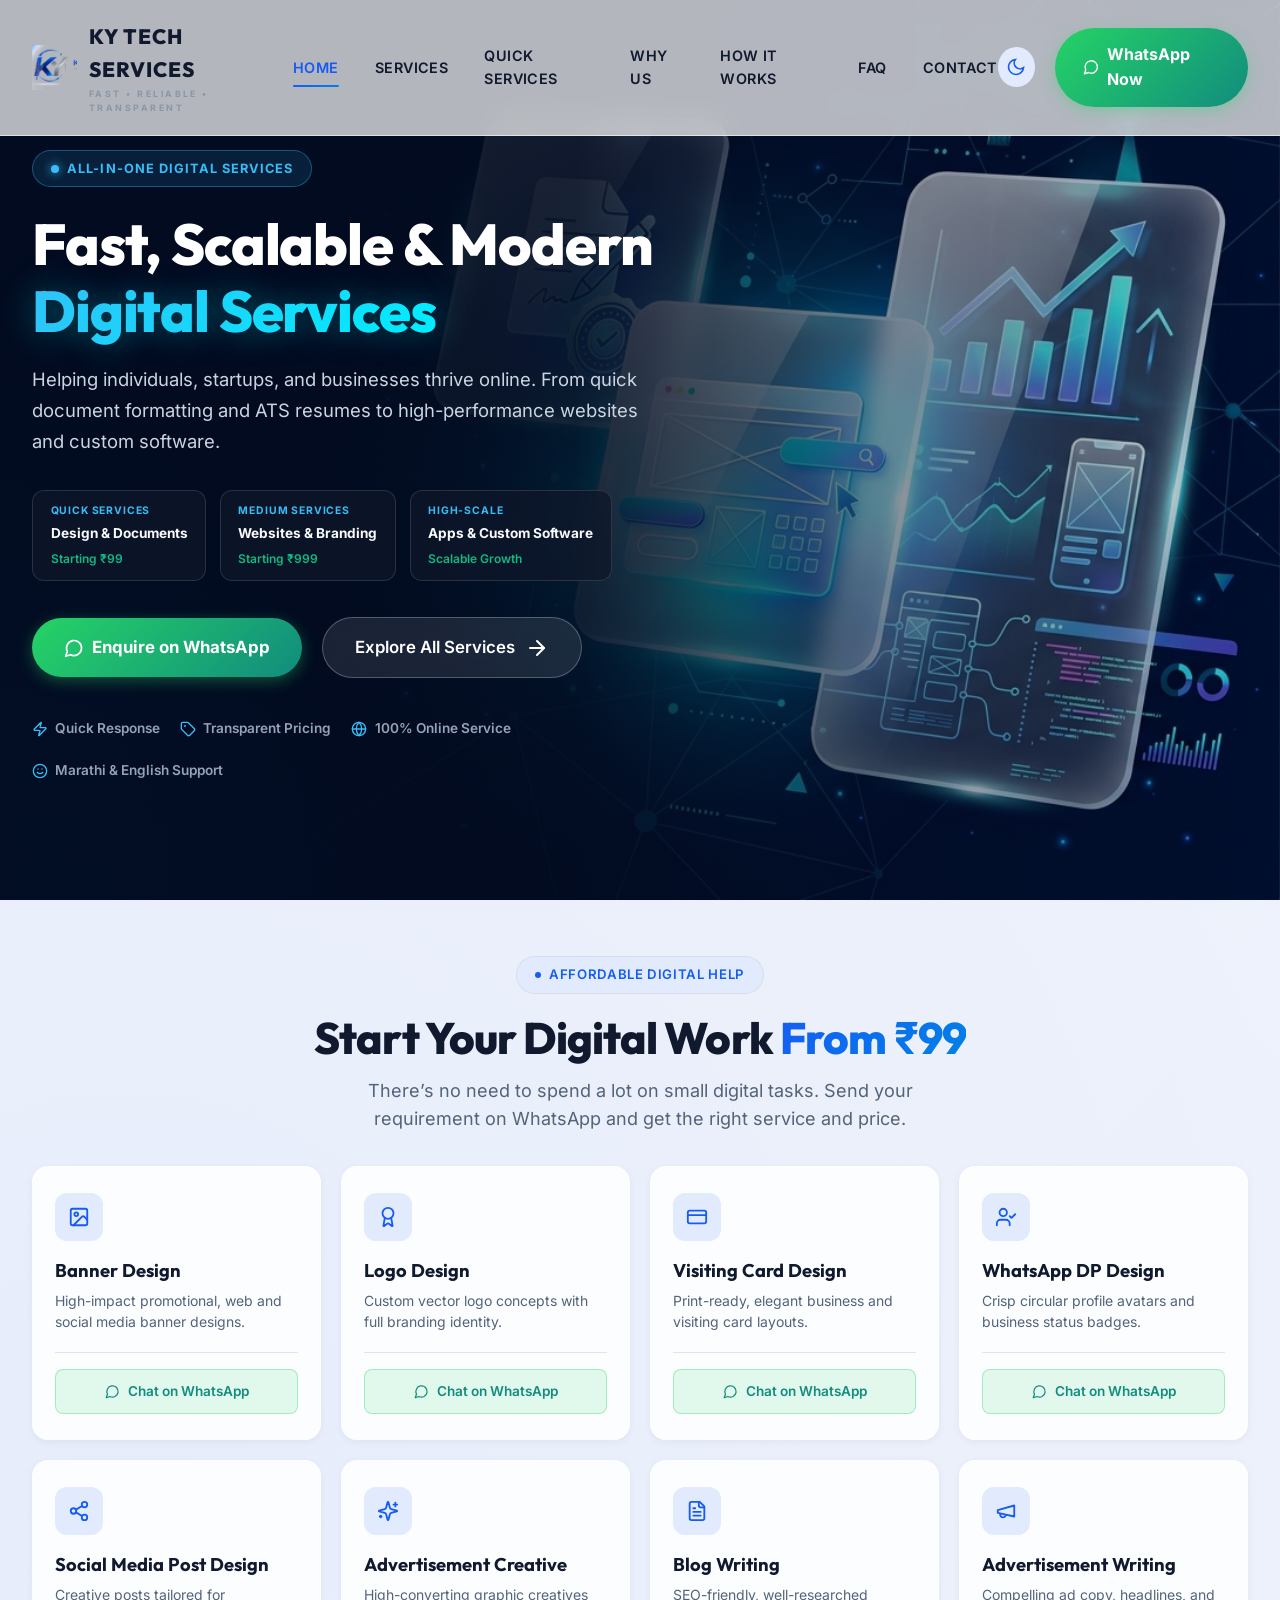
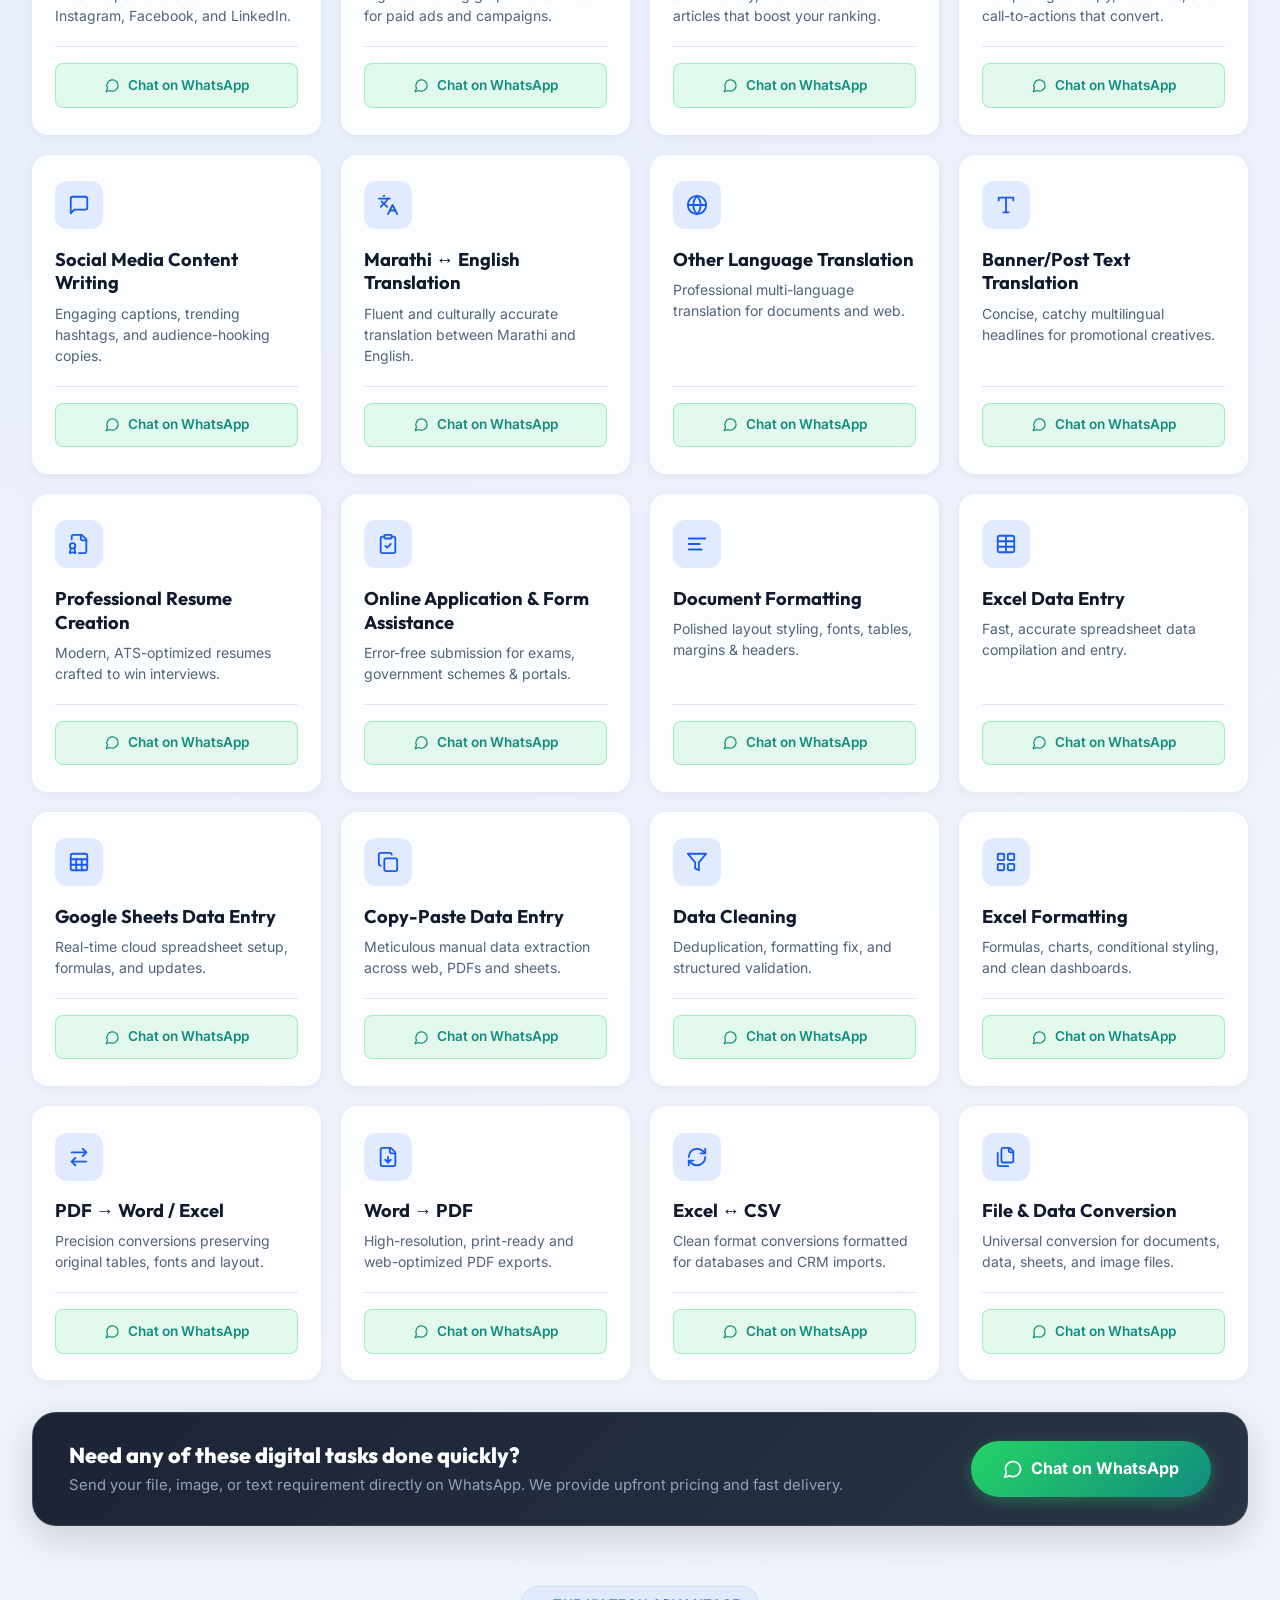
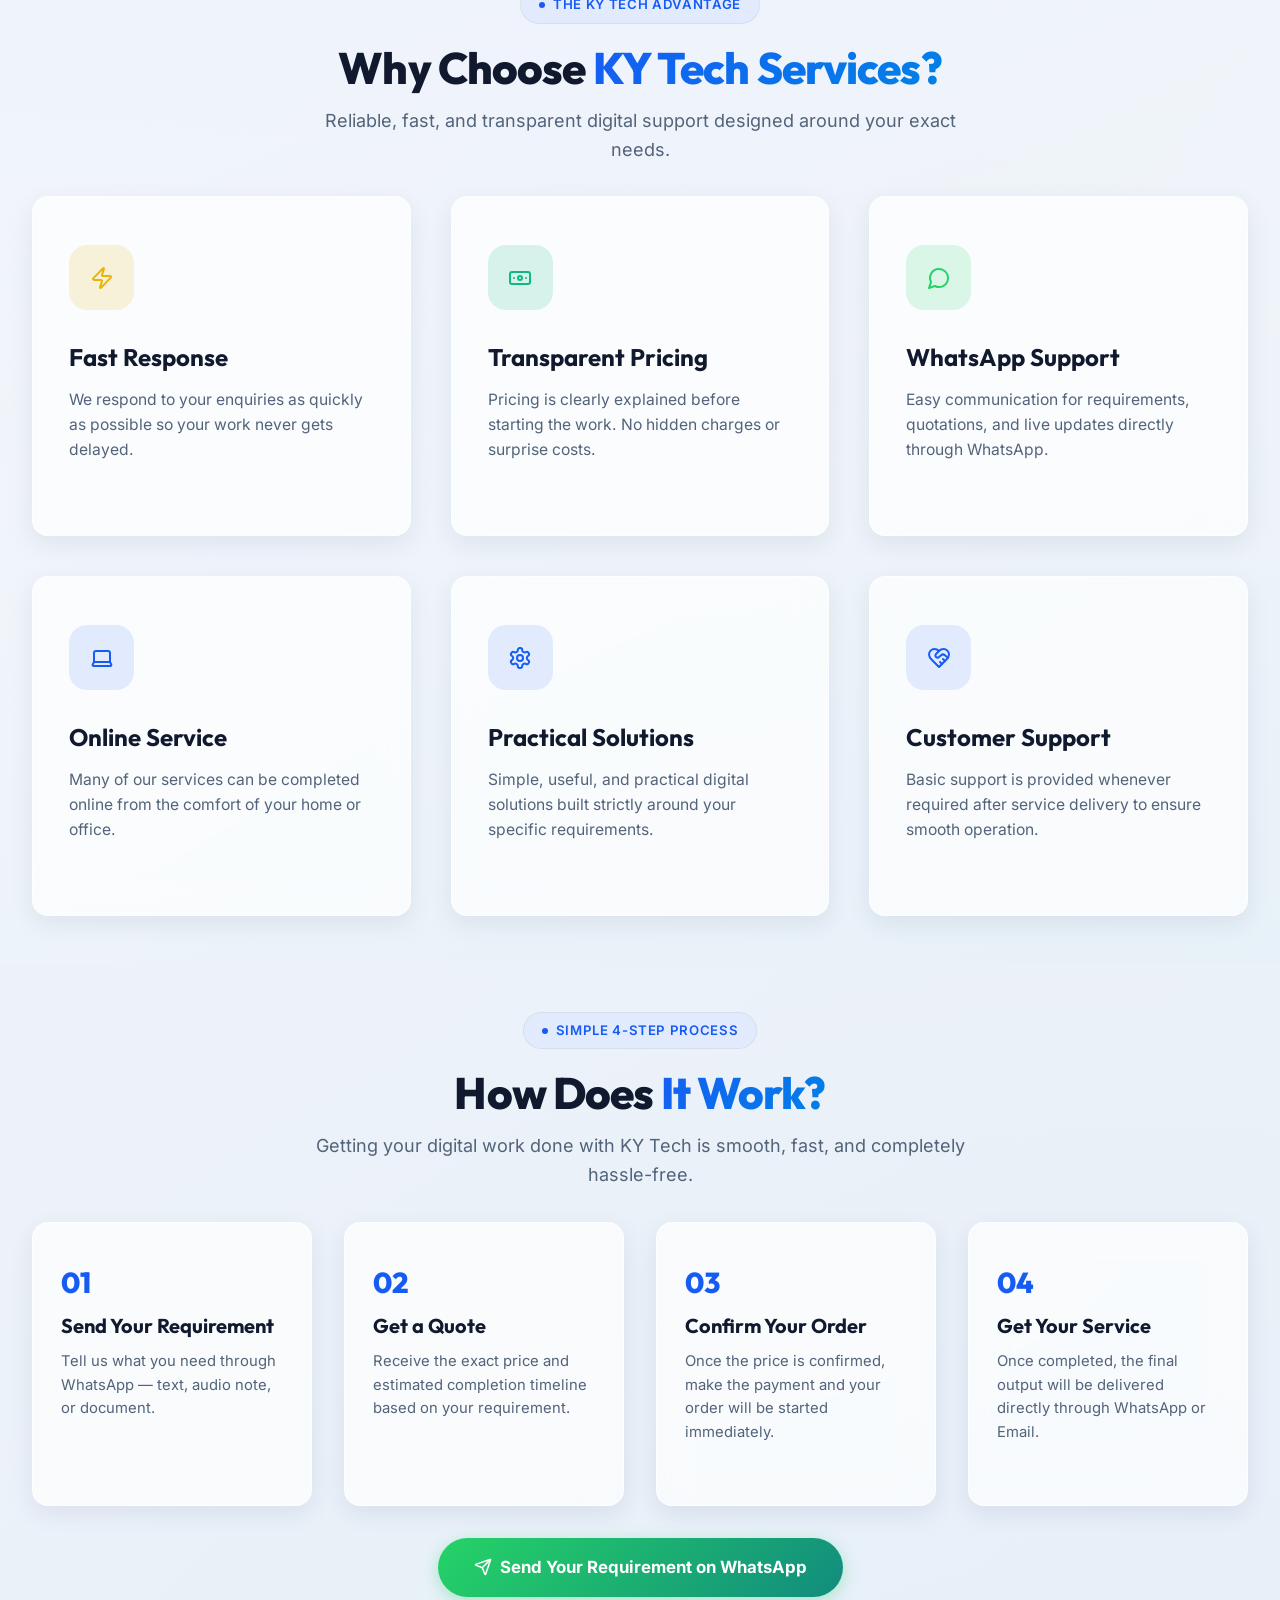
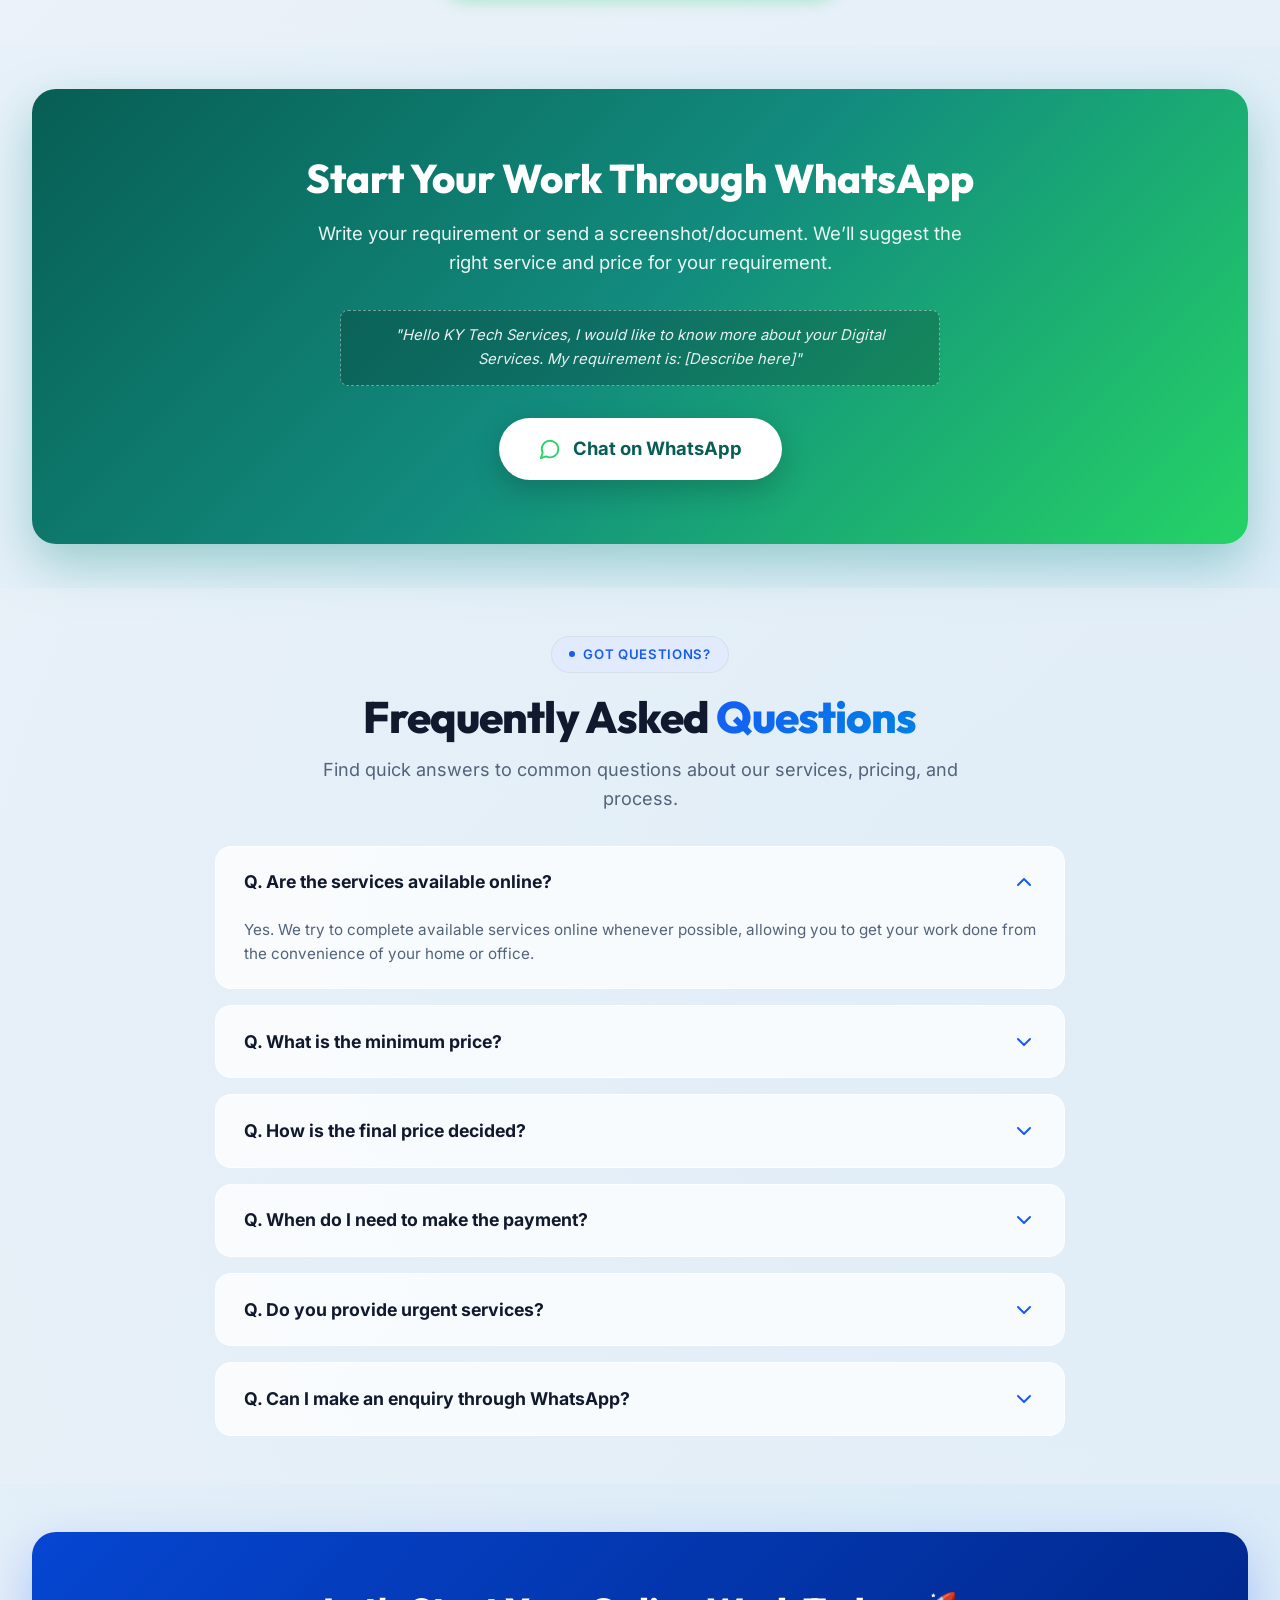
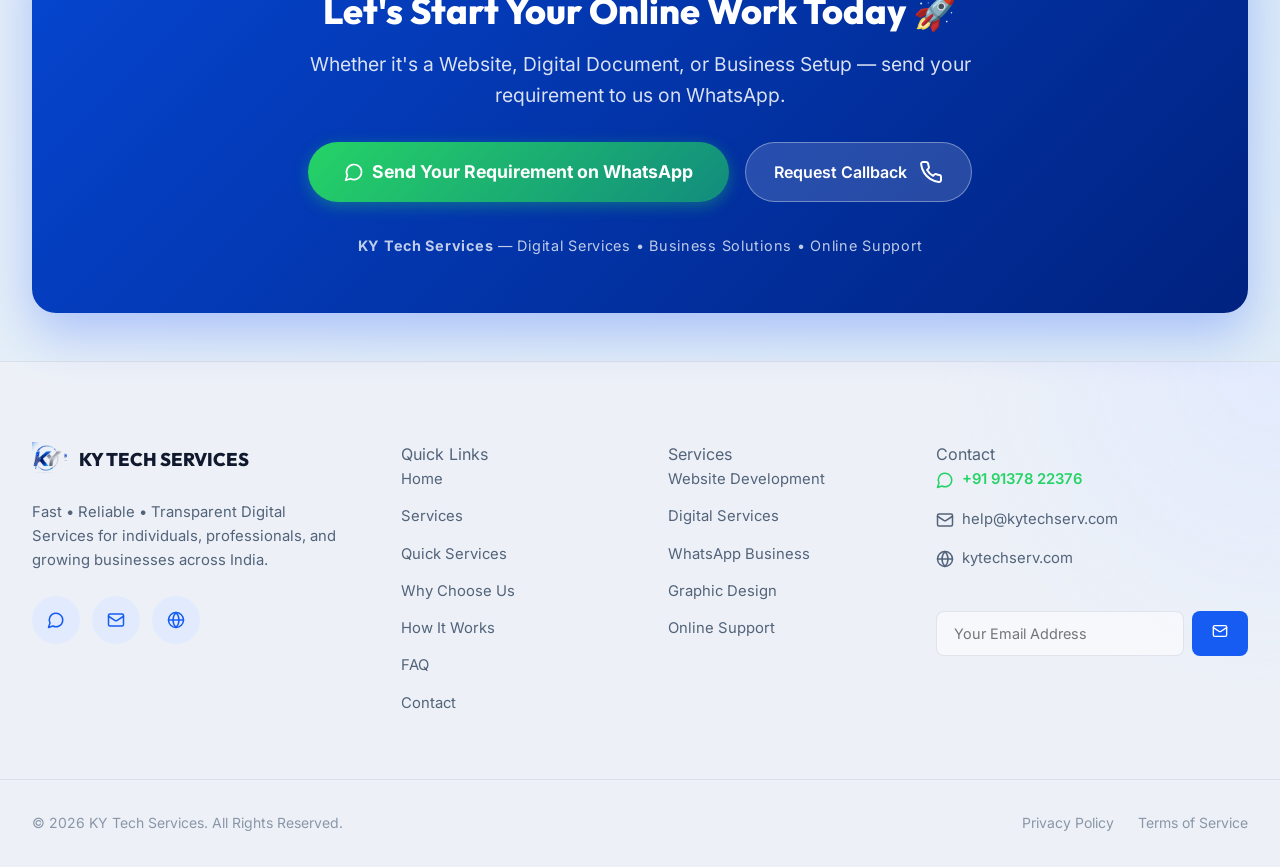
==== commit a6e2f3a9: "Update hero banner, add 24 single service banners, and optimize section spacing" ====
--- a/index.html
+++ b/index.html
@@ -44,8 +44,9 @@
             <!-- Menu items -->
             <nav class="nav-menu" id="nav-links">
                 <a href="#home" class="nav-link active">Home</a>
-                <a href="#services" class="nav-link">Services</a>
-                <a href="#pricing" class="nav-link">Pricing</a>
+                <a href="services.html" class="nav-link">Services</a>
+                <a href="#quick-services" class="nav-link">Quick Services</a>
+                <a href="#why-us" class="nav-link">Why Us</a>
                 <a href="#how-it-works" class="nav-link">How It Works</a>
                 <a href="#faq" class="nav-link">FAQ</a>
                 <a href="#contact" class="nav-link">Contact</a>
@@ -77,92 +78,79 @@
     <main>
 
         <!-- 2. HERO SECTION -->
-        <section class="hero" id="home" style="min-height: 85vh; padding-top: 8rem; padding-bottom: 5rem; display: flex; align-items: center;">
-            <div class="container" style="text-align: center; max-width: 960px; margin: 0 auto;">
-                
-                <!-- Instant Homepage Offer Card -->
-                <div class="hero-offer-card glass-card" id="special-offer">
-                    <div class="offer-badge-pill">
-                        <span class="offer-badge-dot"></span>
-                        <span>EXCLUSIVE OFFER</span>
-                    </div>
-
-                    <h2 class="offer-headline">
-                        <strong>“Need a Website, Resume or Online Document Work?”</strong>
-                    </h2>
-
-                    <div class="offer-price-tag">
-                        Starting from <span>₹99</span>
-                    </div>
-
-                    <div class="offer-cta-wrapper">
-                        <a href="https://wa.me/919137822376?text=Hello%20KY%20Tech%20Services%2C%20I%20saw%20your%20offer%3A%20Need%20a%20Website%2C%20Resume%20or%20Online%20Document%20Work%20starting%20from%20%E2%82%B999.%20I%20want%20to%20place%20an%20order." target="_blank" rel="noopener" class="btn btn-whatsapp offer-wa-btn" id="offer-whatsapp-btn">
-                            👉 Order on WhatsApp
+        <section class="hero hero-banner-section" id="home">
+            <div class="container">
+                <div class="hero-banner-content">
+                    
+                    <!-- Service Tag Pill -->
+                    <div class="hero-service-pill">
+                        <span class="hero-pill-dot"></span>
+                        <span>All-in-One Digital Services</span>
+                    </div>
+
+                    <!-- Main Headline -->
+                    <h1 class="hero-banner-title">
+                        Fast, Scalable &amp; Modern <span class="text-glow">Digital Services</span>
+                    </h1>
+
+                    <!-- Subheading / Value Proposition -->
+                    <p class="hero-banner-desc">
+                        Helping individuals, startups, and businesses thrive online. From quick document formatting and ATS resumes to high-performance websites and custom software.
+                    </p>
+
+                    <!-- 3 Service Level Hierarchy Cards -->
+                    <div class="hero-tiers-row">
+                        <a href="#quick-services" class="hero-tier-card">
+                            <span class="tier-tag">Quick Services</span>
+                            <span class="tier-name">Design &amp; Documents</span>
+                            <span class="tier-price">Starting ₹99</span>
                         </a>
-                    </div>
-
-                    <!-- Process Workflow: Website → WhatsApp → Order → Payment → Work → Delivery -->
-                    <div class="offer-workflow">
-                        <span class="workflow-title">Simple &amp; Fast Process</span>
-                        <div class="workflow-steps">
-                            <span class="step-pill"><i data-lucide="globe"></i> Website</span>
-                            <span class="step-arrow">→</span>
-                            <span class="step-pill"><i data-lucide="message-circle"></i> WhatsApp</span>
-                            <span class="step-arrow">→</span>
-                            <span class="step-pill"><i data-lucide="shopping-bag"></i> Order</span>
-                            <span class="step-arrow">→</span>
-                            <span class="step-pill"><i data-lucide="credit-card"></i> Payment</span>
-                            <span class="step-arrow">→</span>
-                            <span class="step-pill"><i data-lucide="layers"></i> Work</span>
-                            <span class="step-arrow">→</span>
-                            <span class="step-pill"><i data-lucide="check-circle"></i> Delivery</span>
-                        </div>
-                    </div>
-                </div>
-
-                <!-- Main Heading -->
-                <h1 class="hero-title" style="font-size: 3.6rem; line-height: 1.15; margin-bottom: 1.5rem;">
-                    Fast &amp; Reliable <span>Digital Services</span> for Your Online Needs
-                </h1>
-
-                <!-- Subheading -->
-                <p class="hero-desc" style="max-width: 780px; margin: 0 auto 2.5rem auto; font-size: 1.25rem; line-height: 1.7;">
-                    Website, Business Setup, WhatsApp, Digital Documents, and Online Support — All Services in One Place.
-                </p>
-
-                <!-- Hero CTAs -->
-                <div style="display: flex; gap: 1.25rem; justify-content: center; align-items: center; flex-wrap: wrap;">
-                    <a href="https://wa.me/919137822376?text=Hello%20KY%20Tech%20Services%2C%20I%20would%20like%20to%20enquire%20about%20your%20Digital%20Services.%20My%20requirement%20is%3A%20" target="_blank" rel="noopener" class="btn btn-whatsapp" style="padding: 1rem 2rem; font-size: 1.05rem;">
-                        <i data-lucide="message-circle" style="width: 20px; height: 20px;"></i> Enquire on WhatsApp
-                    </a>
-                    <a href="#services" class="btn btn-secondary" style="padding: 1rem 2rem; font-size: 1.05rem;">
-                        View All Services <i data-lucide="arrow-right" class="btn-icon"></i>
-                    </a>
-                </div>
-
-                <!-- Trust Badges -->
-                <div class="trust-badges-row">
-                    <div class="trust-badge-pill">
-                        <i data-lucide="zap" style="width: 14px; height: 14px;"></i> Quick Response
-                    </div>
-                    <div class="trust-badge-pill">
-                        <i data-lucide="tag" style="width: 14px; height: 14px;"></i> Transparent Pricing
-                    </div>
-                    <div class="trust-badge-pill">
-                        <i data-lucide="globe" style="width: 14px; height: 14px;"></i> Online Service
-                    </div>
-                    <div class="trust-badge-pill">
-                        <i data-lucide="smile" style="width: 14px; height: 14px;"></i> Marathi Support
-                    </div>
-                </div>
-
+                        <a href="#website-services" class="hero-tier-card">
+                            <span class="tier-tag">Medium Services</span>
+                            <span class="tier-name">Websites &amp; Branding</span>
+                            <span class="tier-price">Starting ₹999</span>
+                        </a>
+                        <a href="#services" class="hero-tier-card">
+                            <span class="tier-tag">High-Scale</span>
+                            <span class="tier-name">Apps &amp; Custom Software</span>
+                            <span class="tier-price">Scalable Growth</span>
+                        </a>
+                    </div>
+
+                    <!-- Hero Call to Actions -->
+                    <div class="hero-banner-ctas">
+                        <a href="https://wa.me/919137822376?text=Hello%20KY%20Tech%20Services%2C%20I%20would%20like%20to%20enquire%20about%20your%20Digital%20Services.%20My%20requirement%20is%3A%20" target="_blank" rel="noopener" class="btn btn-whatsapp" style="padding: 1rem 2rem; font-size: 1.05rem;">
+                            <i data-lucide="message-circle" style="width: 20px; height: 20px;"></i> Enquire on WhatsApp
+                        </a>
+                        <a href="#services" class="btn btn-glass" style="padding: 1rem 2rem; font-size: 1.05rem;">
+                            Explore All Services <i data-lucide="arrow-right" class="btn-icon"></i>
+                        </a>
+                    </div>
+
+                    <!-- Trust Badges -->
+                    <div class="hero-trust-row">
+                        <span class="hero-trust-item">
+                            <i data-lucide="zap"></i> Quick Response
+                        </span>
+                        <span class="hero-trust-item">
+                            <i data-lucide="tag"></i> Transparent Pricing
+                        </span>
+                        <span class="hero-trust-item">
+                            <i data-lucide="globe"></i> 100% Online Service
+                        </span>
+                        <span class="hero-trust-item">
+                            <i data-lucide="smile"></i> Marathi &amp; English Support
+                        </span>
+                    </div>
+
+                </div>
             </div>
         </section>
 
         <!-- 3. QUICK SERVICES (Starting From ₹99) -->
-        <section class="quick-services-section" id="quick-services" style="padding: 5rem 0; background: hsla(var(--bg-secondary-raw), 0.4);">
+        <section class="quick-services-section" id="quick-services" style="padding: 3.5rem 0 1.5rem 0; background: hsla(var(--bg-secondary-raw), 0.4);">
             <div class="container">
-                <div style="text-align: center; max-width: 750px; margin: 0 auto 3.5rem auto;">
+                <div style="text-align: center; max-width: 750px; margin: 0 auto 2rem auto;">
                     <div class="section-tag">
                         <span class="dot"></span> Affordable Digital Help
                     </div>
@@ -172,266 +160,460 @@
                     </p>
                 </div>
 
-                <div class="quick-services-grid">
-                    <!-- Card 1: PDF & Document Services -->
-                    <div class="quick-service-card glass-card">
-                        <div>
-                            <div class="quick-service-icon">
+                <!-- Single Service Content Banners (No Price, No Category) -->
+                <div class="service-banners-grid">
+                    
+                    <!-- 1. Banner Design -->
+                    <div class="service-banner-card">
+                        <div class="service-banner-header">
+                            <div class="service-banner-icon">
+                                <i data-lucide="image"></i>
+                            </div>
+                        </div>
+                        <div class="service-banner-body">
+                            <h3 class="service-banner-name">Banner Design</h3>
+                            <p class="service-banner-text">High-impact promotional, web and social media banner designs.</p>
+                        </div>
+                        <div class="service-banner-footer">
+                            <a href="https://wa.me/919137822376?text=Hello%20KY%20Tech%2C%20I%20want%20to%20order%20Banner%20Design.%20Details%3A%20" target="_blank" rel="noopener" class="service-banner-btn">
+                                <i data-lucide="message-circle"></i> Chat on WhatsApp
+                            </a>
+                        </div>
+                    </div>
+
+                    <!-- 2. Logo Design -->
+                    <div class="service-banner-card">
+                        <div class="service-banner-header">
+                            <div class="service-banner-icon">
+                                <i data-lucide="award"></i>
+                            </div>
+                        </div>
+                        <div class="service-banner-body">
+                            <h3 class="service-banner-name">Logo Design</h3>
+                            <p class="service-banner-text">Custom vector logo concepts with full branding identity.</p>
+                        </div>
+                        <div class="service-banner-footer">
+                            <a href="https://wa.me/919137822376?text=Hello%20KY%20Tech%2C%20I%20want%20to%20order%20Logo%20Design.%20Details%3A%20" target="_blank" rel="noopener" class="service-banner-btn">
+                                <i data-lucide="message-circle"></i> Chat on WhatsApp
+                            </a>
+                        </div>
+                    </div>
+
+                    <!-- 3. Visiting Card Design -->
+                    <div class="service-banner-card">
+                        <div class="service-banner-header">
+                            <div class="service-banner-icon">
+                                <i data-lucide="credit-card"></i>
+                            </div>
+                        </div>
+                        <div class="service-banner-body">
+                            <h3 class="service-banner-name">Visiting Card Design</h3>
+                            <p class="service-banner-text">Print-ready, elegant business and visiting card layouts.</p>
+                        </div>
+                        <div class="service-banner-footer">
+                            <a href="https://wa.me/919137822376?text=Hello%20KY%20Tech%2C%20I%20want%20to%20order%20Visiting%20Card%20Design.%20Details%3A%20" target="_blank" rel="noopener" class="service-banner-btn">
+                                <i data-lucide="message-circle"></i> Chat on WhatsApp
+                            </a>
+                        </div>
+                    </div>
+
+                    <!-- 4. WhatsApp DP Design -->
+                    <div class="service-banner-card">
+                        <div class="service-banner-header">
+                            <div class="service-banner-icon">
+                                <i data-lucide="user-check"></i>
+                            </div>
+                        </div>
+                        <div class="service-banner-body">
+                            <h3 class="service-banner-name">WhatsApp DP Design</h3>
+                            <p class="service-banner-text">Crisp circular profile avatars and business status badges.</p>
+                        </div>
+                        <div class="service-banner-footer">
+                            <a href="https://wa.me/919137822376?text=Hello%20KY%20Tech%2C%20I%20want%20to%20order%20WhatsApp%20DP%20Design.%20Details%3A%20" target="_blank" rel="noopener" class="service-banner-btn">
+                                <i data-lucide="message-circle"></i> Chat on WhatsApp
+                            </a>
+                        </div>
+                    </div>
+
+                    <!-- 5. Social Media Post Design -->
+                    <div class="service-banner-card">
+                        <div class="service-banner-header">
+                            <div class="service-banner-icon">
+                                <i data-lucide="share-2"></i>
+                            </div>
+                        </div>
+                        <div class="service-banner-body">
+                            <h3 class="service-banner-name">Social Media Post Design</h3>
+                            <p class="service-banner-text">Creative posts tailored for Instagram, Facebook, and LinkedIn.</p>
+                        </div>
+                        <div class="service-banner-footer">
+                            <a href="https://wa.me/919137822376?text=Hello%20KY%20Tech%2C%20I%20want%20to%20order%20Social%20Media%20Post%20Design.%20Details%3A%20" target="_blank" rel="noopener" class="service-banner-btn">
+                                <i data-lucide="message-circle"></i> Chat on WhatsApp
+                            </a>
+                        </div>
+                    </div>
+
+                    <!-- 6. Advertisement Creative -->
+                    <div class="service-banner-card">
+                        <div class="service-banner-header">
+                            <div class="service-banner-icon">
+                                <i data-lucide="sparkles"></i>
+                            </div>
+                        </div>
+                        <div class="service-banner-body">
+                            <h3 class="service-banner-name">Advertisement Creative</h3>
+                            <p class="service-banner-text">High-converting graphic creatives for paid ads and campaigns.</p>
+                        </div>
+                        <div class="service-banner-footer">
+                            <a href="https://wa.me/919137822376?text=Hello%20KY%20Tech%2C%20I%20want%20to%20order%20Advertisement%20Creative.%20Details%3A%20" target="_blank" rel="noopener" class="service-banner-btn">
+                                <i data-lucide="message-circle"></i> Chat on WhatsApp
+                            </a>
+                        </div>
+                    </div>
+
+                    <!-- 7. Blog Writing -->
+                    <div class="service-banner-card">
+                        <div class="service-banner-header">
+                            <div class="service-banner-icon">
                                 <i data-lucide="file-text"></i>
                             </div>
-                            <h3 class="quick-service-title">PDF &amp; Document Services</h3>
-                            <p class="quick-service-desc">PDF Merge • Split • Convert • Formatting with high accuracy.</p>
-                        </div>
-                        <div>
-                            <div class="quick-service-price">Starting ₹99</div>
-                            <a href="https://wa.me/919137822376?text=Hello%20KY%20Tech%2C%20I%20need%20PDF%20%26%20Document%20Services%20(Starting%20%E2%82%B999).%20My%20requirement%3A%20" target="_blank" rel="noopener" class="btn btn-whatsapp-outline" style="width: 100%; justify-content: center; padding: 0.65rem 1rem; font-size: 0.9rem;">
-                                <i data-lucide="message-circle" style="width: 16px; height: 16px;"></i> Chat on WhatsApp
-                            </a>
-                        </div>
-                    </div>
-
-                    <!-- Card 2: Online Form Assistance -->
-                    <div class="quick-service-card glass-card">
-                        <div>
-                            <div class="quick-service-icon">
-                                <i data-lucide="clipboard-list"></i>
-                            </div>
-                            <h3 class="quick-service-title">Online Form Assistance</h3>
-                            <p class="quick-service-desc">Online form filling and basic application assistance with step-by-step guidance.</p>
-                        </div>
-                        <div>
-                            <div class="quick-service-price">Starting ₹99</div>
-                            <a href="https://wa.me/919137822376?text=Hello%20KY%20Tech%2C%20I%20need%20Online%20Form%20Assistance%20(Starting%20%E2%82%B999).%20My%20details%3A%20" target="_blank" rel="noopener" class="btn btn-whatsapp-outline" style="width: 100%; justify-content: center; padding: 0.65rem 1rem; font-size: 0.9rem;">
-                                <i data-lucide="message-circle" style="width: 16px; height: 16px;"></i> Start Now
-                            </a>
-                        </div>
-                    </div>
-
-                    <!-- Card 3: Resume / CV -->
-                    <div class="quick-service-card glass-card">
-                        <div>
-                            <div class="quick-service-icon">
-                                <i data-lucide="user-check"></i>
-                            </div>
-                            <h3 class="quick-service-title">Resume / CV</h3>
-                            <p class="quick-service-desc">Get a professional Resume / CV created for your career needs with ATS-ready designs.</p>
-                        </div>
-                        <div>
-                            <div class="quick-service-price">Starting ₹199</div>
-                            <a href="https://wa.me/919137822376?text=Hello%20KY%20Tech%2C%20I%20want%20to%20create%20a%20Resume%20%2F%20CV%20(Starting%20%E2%82%B9199).%20Details%3A%20" target="_blank" rel="noopener" class="btn btn-whatsapp-outline" style="width: 100%; justify-content: center; padding: 0.65rem 1rem; font-size: 0.9rem;">
-                                <i data-lucide="message-circle" style="width: 16px; height: 16px;"></i> Create Resume
-                            </a>
-                        </div>
-                    </div>
-
-                    <!-- Card 4: Basic Design -->
-                    <div class="quick-service-card glass-card">
-                        <div>
-                            <div class="quick-service-icon">
-                                <i data-lucide="palette"></i>
-                            </div>
-                            <h3 class="quick-service-title">Basic Design</h3>
-                            <p class="quick-service-desc">Eye-catching Poster • Visiting Card • Digital Card customized for your brand.</p>
-                        </div>
-                        <div>
-                            <div class="quick-service-price">Starting ₹199</div>
-                            <a href="https://wa.me/919137822376?text=Hello%20KY%20Tech%2C%20I%20need%20Basic%20Design%20services%20(Starting%20%E2%82%B9199).%20My%20requirement%3A%20" target="_blank" rel="noopener" class="btn btn-whatsapp-outline" style="width: 100%; justify-content: center; padding: 0.65rem 1rem; font-size: 0.9rem;">
-                                <i data-lucide="message-circle" style="width: 16px; height: 16px;"></i> Order Now
-                            </a>
-                        </div>
-                    </div>
+                        </div>
+                        <div class="service-banner-body">
+                            <h3 class="service-banner-name">Blog Writing</h3>
+                            <p class="service-banner-text">SEO-friendly, well-researched articles that boost your ranking.</p>
+                        </div>
+                        <div class="service-banner-footer">
+                            <a href="https://wa.me/919137822376?text=Hello%20KY%20Tech%2C%20I%20need%20Blog%20Writing%20service.%20Details%3A%20" target="_blank" rel="noopener" class="service-banner-btn">
+                                <i data-lucide="message-circle"></i> Chat on WhatsApp
+                            </a>
+                        </div>
+                    </div>
+
+                    <!-- 8. Advertisement Writing -->
+                    <div class="service-banner-card">
+                        <div class="service-banner-header">
+                            <div class="service-banner-icon">
+                                <i data-lucide="megaphone"></i>
+                            </div>
+                        </div>
+                        <div class="service-banner-body">
+                            <h3 class="service-banner-name">Advertisement Writing</h3>
+                            <p class="service-banner-text">Compelling ad copy, headlines, and call-to-actions that convert.</p>
+                        </div>
+                        <div class="service-banner-footer">
+                            <a href="https://wa.me/919137822376?text=Hello%20KY%20Tech%2C%20I%20need%20Advertisement%20Writing.%20Details%3A%20" target="_blank" rel="noopener" class="service-banner-btn">
+                                <i data-lucide="message-circle"></i> Chat on WhatsApp
+                            </a>
+                        </div>
+                    </div>
+
+                    <!-- 9. Social Media Content Writing -->
+                    <div class="service-banner-card">
+                        <div class="service-banner-header">
+                            <div class="service-banner-icon">
+                                <i data-lucide="message-square"></i>
+                            </div>
+                        </div>
+                        <div class="service-banner-body">
+                            <h3 class="service-banner-name">Social Media Content Writing</h3>
+                            <p class="service-banner-text">Engaging captions, trending hashtags, and audience-hooking copies.</p>
+                        </div>
+                        <div class="service-banner-footer">
+                            <a href="https://wa.me/919137822376?text=Hello%20KY%20Tech%2C%20I%20need%20Social%20Media%20Content%20Writing.%20Details%3A%20" target="_blank" rel="noopener" class="service-banner-btn">
+                                <i data-lucide="message-circle"></i> Chat on WhatsApp
+                            </a>
+                        </div>
+                    </div>
+
+                    <!-- 10. Marathi ↔ English Translation -->
+                    <div class="service-banner-card">
+                        <div class="service-banner-header">
+                            <div class="service-banner-icon">
+                                <i data-lucide="languages"></i>
+                            </div>
+                        </div>
+                        <div class="service-banner-body">
+                            <h3 class="service-banner-name">Marathi ↔ English Translation</h3>
+                            <p class="service-banner-text">Fluent and culturally accurate translation between Marathi and English.</p>
+                        </div>
+                        <div class="service-banner-footer">
+                            <a href="https://wa.me/919137822376?text=Hello%20KY%20Tech%2C%20I%20need%20Marathi%20to%20English%20Translation.%20Details%3A%20" target="_blank" rel="noopener" class="service-banner-btn">
+                                <i data-lucide="message-circle"></i> Chat on WhatsApp
+                            </a>
+                        </div>
+                    </div>
+
+                    <!-- 11. Other Language Translation -->
+                    <div class="service-banner-card">
+                        <div class="service-banner-header">
+                            <div class="service-banner-icon">
+                                <i data-lucide="globe"></i>
+                            </div>
+                        </div>
+                        <div class="service-banner-body">
+                            <h3 class="service-banner-name">Other Language Translation</h3>
+                            <p class="service-banner-text">Professional multi-language translation for documents and web.</p>
+                        </div>
+                        <div class="service-banner-footer">
+                            <a href="https://wa.me/919137822376?text=Hello%20KY%20Tech%2C%20I%20need%20Language%20Translation%20service.%20Details%3A%20" target="_blank" rel="noopener" class="service-banner-btn">
+                                <i data-lucide="message-circle"></i> Chat on WhatsApp
+                            </a>
+                        </div>
+                    </div>
+
+                    <!-- 12. Banner/Post Text Translation -->
+                    <div class="service-banner-card">
+                        <div class="service-banner-header">
+                            <div class="service-banner-icon">
+                                <i data-lucide="type"></i>
+                            </div>
+                        </div>
+                        <div class="service-banner-body">
+                            <h3 class="service-banner-name">Banner/Post Text Translation</h3>
+                            <p class="service-banner-text">Concise, catchy multilingual headlines for promotional creatives.</p>
+                        </div>
+                        <div class="service-banner-footer">
+                            <a href="https://wa.me/919137822376?text=Hello%20KY%20Tech%2C%20I%20need%20Banner%2FPost%20Text%20Translation.%20Details%3A%20" target="_blank" rel="noopener" class="service-banner-btn">
+                                <i data-lucide="message-circle"></i> Chat on WhatsApp
+                            </a>
+                        </div>
+                    </div>
+
+                    <!-- 13. Professional Resume Creation -->
+                    <div class="service-banner-card">
+                        <div class="service-banner-header">
+                            <div class="service-banner-icon">
+                                <i data-lucide="file-badge"></i>
+                            </div>
+                        </div>
+                        <div class="service-banner-body">
+                            <h3 class="service-banner-name">Professional Resume Creation</h3>
+                            <p class="service-banner-text">Modern, ATS-optimized resumes crafted to win interviews.</p>
+                        </div>
+                        <div class="service-banner-footer">
+                            <a href="https://wa.me/919137822376?text=Hello%20KY%20Tech%2C%20I%20want%20to%20create%20a%20Professional%20Resume.%20Details%3A%20" target="_blank" rel="noopener" class="service-banner-btn">
+                                <i data-lucide="message-circle"></i> Chat on WhatsApp
+                            </a>
+                        </div>
+                    </div>
+
+                    <!-- 14. Online Application & Form Assistance -->
+                    <div class="service-banner-card">
+                        <div class="service-banner-header">
+                            <div class="service-banner-icon">
+                                <i data-lucide="clipboard-check"></i>
+                            </div>
+                        </div>
+                        <div class="service-banner-body">
+                            <h3 class="service-banner-name">Online Application &amp; Form Assistance</h3>
+                            <p class="service-banner-text">Error-free submission for exams, government schemes &amp; portals.</p>
+                        </div>
+                        <div class="service-banner-footer">
+                            <a href="https://wa.me/919137822376?text=Hello%20KY%20Tech%2C%20I%20need%20Online%20Application%20%26%20Form%20Assistance.%20Details%3A%20" target="_blank" rel="noopener" class="service-banner-btn">
+                                <i data-lucide="message-circle"></i> Chat on WhatsApp
+                            </a>
+                        </div>
+                    </div>
+
+                    <!-- 15. Document Formatting -->
+                    <div class="service-banner-card">
+                        <div class="service-banner-header">
+                            <div class="service-banner-icon">
+                                <i data-lucide="align-left"></i>
+                            </div>
+                        </div>
+                        <div class="service-banner-body">
+                            <h3 class="service-banner-name">Document Formatting</h3>
+                            <p class="service-banner-text">Polished layout styling, fonts, tables, margins &amp; headers.</p>
+                        </div>
+                        <div class="service-banner-footer">
+                            <a href="https://wa.me/919137822376?text=Hello%20KY%20Tech%2C%20I%20need%20Document%20Formatting%20assistance.%20Details%3A%20" target="_blank" rel="noopener" class="service-banner-btn">
+                                <i data-lucide="message-circle"></i> Chat on WhatsApp
+                            </a>
+                        </div>
+                    </div>
+
+                    <!-- 16. Excel Data Entry -->
+                    <div class="service-banner-card">
+                        <div class="service-banner-header">
+                            <div class="service-banner-icon">
+                                <i data-lucide="table"></i>
+                            </div>
+                        </div>
+                        <div class="service-banner-body">
+                            <h3 class="service-banner-name">Excel Data Entry</h3>
+                            <p class="service-banner-text">Fast, accurate spreadsheet data compilation and entry.</p>
+                        </div>
+                        <div class="service-banner-footer">
+                            <a href="https://wa.me/919137822376?text=Hello%20KY%20Tech%2C%20I%20need%20Excel%20Data%20Entry.%20Details%3A%20" target="_blank" rel="noopener" class="service-banner-btn">
+                                <i data-lucide="message-circle"></i> Chat on WhatsApp
+                            </a>
+                        </div>
+                    </div>
+
+                    <!-- 17. Google Sheets Data Entry -->
+                    <div class="service-banner-card">
+                        <div class="service-banner-header">
+                            <div class="service-banner-icon">
+                                <i data-lucide="sheet"></i>
+                            </div>
+                        </div>
+                        <div class="service-banner-body">
+                            <h3 class="service-banner-name">Google Sheets Data Entry</h3>
+                            <p class="service-banner-text">Real-time cloud spreadsheet setup, formulas, and updates.</p>
+                        </div>
+                        <div class="service-banner-footer">
+                            <a href="https://wa.me/919137822376?text=Hello%20KY%20Tech%2C%20I%20need%20Google%20Sheets%20Data%20Entry.%20Details%3A%20" target="_blank" rel="noopener" class="service-banner-btn">
+                                <i data-lucide="message-circle"></i> Chat on WhatsApp
+                            </a>
+                        </div>
+                    </div>
+
+                    <!-- 18. Copy-Paste Data Entry -->
+                    <div class="service-banner-card">
+                        <div class="service-banner-header">
+                            <div class="service-banner-icon">
+                                <i data-lucide="copy"></i>
+                            </div>
+                        </div>
+                        <div class="service-banner-body">
+                            <h3 class="service-banner-name">Copy-Paste Data Entry</h3>
+                            <p class="service-banner-text">Meticulous manual data extraction across web, PDFs and sheets.</p>
+                        </div>
+                        <div class="service-banner-footer">
+                            <a href="https://wa.me/919137822376?text=Hello%20KY%20Tech%2C%20I%20need%20Copy-Paste%20Data%20Entry.%20Details%3A%20" target="_blank" rel="noopener" class="service-banner-btn">
+                                <i data-lucide="message-circle"></i> Chat on WhatsApp
+                            </a>
+                        </div>
+                    </div>
+
+                    <!-- 19. Data Cleaning -->
+                    <div class="service-banner-card">
+                        <div class="service-banner-header">
+                            <div class="service-banner-icon">
+                                <i data-lucide="filter"></i>
+                            </div>
+                        </div>
+                        <div class="service-banner-body">
+                            <h3 class="service-banner-name">Data Cleaning</h3>
+                            <p class="service-banner-text">Deduplication, formatting fix, and structured validation.</p>
+                        </div>
+                        <div class="service-banner-footer">
+                            <a href="https://wa.me/919137822376?text=Hello%20KY%20Tech%2C%20I%20need%20Data%20Cleaning.%20Details%3A%20" target="_blank" rel="noopener" class="service-banner-btn">
+                                <i data-lucide="message-circle"></i> Chat on WhatsApp
+                            </a>
+                        </div>
+                    </div>
+
+                    <!-- 20. Excel Formatting -->
+                    <div class="service-banner-card">
+                        <div class="service-banner-header">
+                            <div class="service-banner-icon">
+                                <i data-lucide="layout-grid"></i>
+                            </div>
+                        </div>
+                        <div class="service-banner-body">
+                            <h3 class="service-banner-name">Excel Formatting</h3>
+                            <p class="service-banner-text">Formulas, charts, conditional styling, and clean dashboards.</p>
+                        </div>
+                        <div class="service-banner-footer">
+                            <a href="https://wa.me/919137822376?text=Hello%20KY%20Tech%2C%20I%20need%20Excel%20Formatting.%20Details%3A%20" target="_blank" rel="noopener" class="service-banner-btn">
+                                <i data-lucide="message-circle"></i> Chat on WhatsApp
+                            </a>
+                        </div>
+                    </div>
+
+                    <!-- 21. PDF → Word / Excel -->
+                    <div class="service-banner-card">
+                        <div class="service-banner-header">
+                            <div class="service-banner-icon">
+                                <i data-lucide="arrow-right-left"></i>
+                            </div>
+                        </div>
+                        <div class="service-banner-body">
+                            <h3 class="service-banner-name">PDF → Word / Excel</h3>
+                            <p class="service-banner-text">Precision conversions preserving original tables, fonts and layout.</p>
+                        </div>
+                        <div class="service-banner-footer">
+                            <a href="https://wa.me/919137822376?text=Hello%20KY%20Tech%2C%20I%20need%20PDF%20to%20Word%20%2F%20Excel%20conversion.%20Details%3A%20" target="_blank" rel="noopener" class="service-banner-btn">
+                                <i data-lucide="message-circle"></i> Chat on WhatsApp
+                            </a>
+                        </div>
+                    </div>
+
+                    <!-- 22. Word → PDF -->
+                    <div class="service-banner-card">
+                        <div class="service-banner-header">
+                            <div class="service-banner-icon">
+                                <i data-lucide="file-down"></i>
+                            </div>
+                        </div>
+                        <div class="service-banner-body">
+                            <h3 class="service-banner-name">Word → PDF</h3>
+                            <p class="service-banner-text">High-resolution, print-ready and web-optimized PDF exports.</p>
+                        </div>
+                        <div class="service-banner-footer">
+                            <a href="https://wa.me/919137822376?text=Hello%20KY%20Tech%2C%20I%20need%20Word%20to%20PDF%20conversion.%20Details%3A%20" target="_blank" rel="noopener" class="service-banner-btn">
+                                <i data-lucide="message-circle"></i> Chat on WhatsApp
+                            </a>
+                        </div>
+                    </div>
+
+                    <!-- 23. Excel ↔ CSV -->
+                    <div class="service-banner-card">
+                        <div class="service-banner-header">
+                            <div class="service-banner-icon">
+                                <i data-lucide="refresh-cw"></i>
+                            </div>
+                        </div>
+                        <div class="service-banner-body">
+                            <h3 class="service-banner-name">Excel ↔ CSV</h3>
+                            <p class="service-banner-text">Clean format conversions formatted for databases and CRM imports.</p>
+                        </div>
+                        <div class="service-banner-footer">
+                            <a href="https://wa.me/919137822376?text=Hello%20KY%20Tech%2C%20I%20need%20Excel%20CSV%20conversion.%20Details%3A%20" target="_blank" rel="noopener" class="service-banner-btn">
+                                <i data-lucide="message-circle"></i> Chat on WhatsApp
+                            </a>
+                        </div>
+                    </div>
+
+                    <!-- 24. File & Data Conversion -->
+                    <div class="service-banner-card">
+                        <div class="service-banner-header">
+                            <div class="service-banner-icon">
+                                <i data-lucide="files"></i>
+                            </div>
+                        </div>
+                        <div class="service-banner-body">
+                            <h3 class="service-banner-name">File &amp; Data Conversion</h3>
+                            <p class="service-banner-text">Universal conversion for documents, data, sheets, and image files.</p>
+                        </div>
+                        <div class="service-banner-footer">
+                            <a href="https://wa.me/919137822376?text=Hello%20KY%20Tech%2C%20I%20need%20File%20%26%20Data%20Conversion.%20Details%3A%20" target="_blank" rel="noopener" class="service-banner-btn">
+                                <i data-lucide="message-circle"></i> Chat on WhatsApp
+                            </a>
+                        </div>
+                    </div>
+
+                </div>
+
+                <!-- Custom Task WhatsApp Strip -->
+                <div class="catalogue-cta-strip">
+                    <div class="catalogue-cta-text">
+                        <h3>Need any of these digital tasks done quickly?</h3>
+                        <p>Send your file, image, or text requirement directly on WhatsApp. We provide upfront pricing and fast delivery.</p>
+                    </div>
+                    <a href="https://wa.me/919137822376?text=Hello%20KY%20Tech%20Services%2C%20I%20have%20a%20requirement%20for%20your%20Digital%20Services%20(Design%2FContent%2FResume%2FData%20Entry).%20Details%3A%20" target="_blank" rel="noopener" class="btn btn-whatsapp" style="padding: 0.95rem 2rem; font-size: 1rem; white-space: nowrap;">
+                        <i data-lucide="message-circle" style="width: 20px; height: 20px;"></i> Chat on WhatsApp
+                    </a>
                 </div>
             </div>
         </section>
 
-        <!-- 4. OUR SERVICES -->
-        <section class="services-section" id="services" style="padding: 6rem 0;">
+        <!-- 5. WHY KY TECH? -->
+        <section class="why-us-section" id="why-us" style="padding: 2.25rem 0 3rem 0;">
             <div class="container">
-                <div style="text-align: center; max-width: 800px; margin: 0 auto 4rem auto;">
-                    <div class="section-tag">
-                        <span class="dot"></span> Practical Solutions
-                    </div>
-                    <h2 class="section-title">Our Key <span>Digital Services</span></h2>
-                    <p class="section-desc" style="margin: 0 auto;">
-                        Practical digital solutions for individual customers, professionals, and small businesses.
-                    </p>
-                </div>
-
-                <div class="services-grid">
-                    <!-- Service 1: Website Development -->
-                    <div class="service-card glass-card">
-                        <div class="service-icon-box">
-                            <i data-lucide="globe"></i>
-                        </div>
-                        <h2>Website Development</h2>
-                        <p>Business Website • Landing Page • Website Updates</p>
-                        <ul class="service-features">
-                            <li><i data-lucide="check"></i> Custom Modern Design</li>
-                            <li><i data-lucide="check"></i> Mobile Responsive</li>
-                            <li><i data-lucide="check"></i> WhatsApp Lead Integration</li>
-                        </ul>
-                    </div>
-
-                    <!-- Service 2: WhatsApp Business Setup -->
-                    <div class="service-card glass-card">
-                        <div class="service-icon-box" style="background: rgba(37, 211, 102, 0.15); color: #25D366;">
-                            <i data-lucide="message-circle"></i>
-                        </div>
-                        <h2>WhatsApp Business Setup</h2>
-                        <p>Business Profile • Catalogue • Customer Enquiry Setup</p>
-                        <ul class="service-features">
-                            <li><i data-lucide="check"></i> Verified Business Profile</li>
-                            <li><i data-lucide="check"></i> Product / Service Catalogue</li>
-                            <li><i data-lucide="check"></i> Quick Reply &amp; Away Messages</li>
-                        </ul>
-                    </div>
-
-                    <!-- Service 3: Digital Document Services -->
-                    <div class="service-card glass-card">
-                        <div class="service-icon-box">
-                            <i data-lucide="file-check"></i>
-                        </div>
-                        <h2>Digital Document Services</h2>
-                        <p>PDF • Formatting • Conversion • Basic Documentation</p>
-                        <ul class="service-features">
-                            <li><i data-lucide="check"></i> High-Speed PDF Optimization</li>
-                            <li><i data-lucide="check"></i> Clean Word &amp; PDF Formatting</li>
-                            <li><i data-lucide="check"></i> Document Security &amp; Watermarks</li>
-                        </ul>
-                    </div>
-
-                    <!-- Service 4: Graphic Design -->
-                    <div class="service-card glass-card">
-                        <div class="service-icon-box">
-                            <i data-lucide="image"></i>
-                        </div>
-                        <h2>Graphic Design</h2>
-                        <p>Poster • Visiting Card • Social Media Post • Digital Card</p>
-                        <ul class="service-features">
-                            <li><i data-lucide="check"></i> Creative Marketing Posters</li>
-                            <li><i data-lucide="check"></i> Print-Ready Visiting Cards</li>
-                            <li><i data-lucide="check"></i> Clickable Digital Business Cards</li>
-                        </ul>
-                    </div>
-
-                    <!-- Service 5: Business Digital Setup -->
-                    <div class="service-card glass-card">
-                        <div class="service-icon-box">
-                            <i data-lucide="briefcase"></i>
-                        </div>
-                        <h2>Business Digital Setup</h2>
-                        <p>Online Presence • Contact Setup • Basic Business Support</p>
-                        <ul class="service-features">
-                            <li><i data-lucide="check"></i> Google Business Profile Setup</li>
-                            <li><i data-lucide="check"></i> Professional Email &amp; Contact Links</li>
-                            <li><i data-lucide="check"></i> Local Online Discovery</li>
-                        </ul>
-                    </div>
-
-                    <!-- Service 6: Website Maintenance -->
-                    <div class="service-card glass-card">
-                        <div class="service-icon-box">
-                            <i data-lucide="wrench"></i>
-                        </div>
-                        <h2>Website Maintenance</h2>
-                        <p>Content Updates • Basic Changes • Maintenance Support</p>
-                        <ul class="service-features">
-                            <li><i data-lucide="check"></i> Fast Content &amp; Image Changes</li>
-                            <li><i data-lucide="check"></i> Bug Fixing &amp; Layout Polishing</li>
-                            <li><i data-lucide="check"></i> Security &amp; Speed Checks</li>
-                        </ul>
-                    </div>
-                </div>
-
-                <div style="text-align: center; margin-top: 3.5rem;">
-                    <a href="https://wa.me/919137822376?text=Hello%20KY%20Tech%20Services%2C%20I%20would%20like%20to%20choose%20a%20service.%20My%20requirement%20is%3A%20" target="_blank" rel="noopener" class="btn btn-whatsapp" style="padding: 1rem 2.25rem; font-size: 1.05rem;">
-                        <i data-lucide="check-circle" style="width: 20px; height: 20px;"></i> Choose My Service
-                    </a>
-                </div>
-            </div>
-        </section>
-
-        <!-- 5. WEBSITE SERVICES -->
-        <section class="website-section" id="website-services" style="padding: 6rem 0; background: hsla(var(--bg-secondary-raw), 0.35);">
-            <div class="container">
-                <div style="text-align: center; max-width: 800px; margin: 0 auto;">
-                    <div class="section-tag">
-                        <span class="dot"></span> Online Presence
-                    </div>
-                    <h2 class="section-title">Professional Website <span>for Your Business</span></h2>
-                    <p class="section-desc" style="margin: 0 auto 2.5rem auto;">
-                        In today's digital world, having an online presence is important for your business.
-                    </p>
-
-                    <!-- Features Pills Row -->
-                    <div style="display: flex; flex-wrap: wrap; justify-content: center; gap: 0.85rem; margin-bottom: 2rem;">
-                        <span class="trust-badge-pill"><i data-lucide="check-circle"></i> Business Websites</span>
-                        <span class="trust-badge-pill"><i data-lucide="check-circle"></i> Landing Pages</span>
-                        <span class="trust-badge-pill"><i data-lucide="check-circle"></i> Mobile Responsive Designs</span>
-                        <span class="trust-badge-pill"><i data-lucide="check-circle"></i> WhatsApp Integration</span>
-                        <span class="trust-badge-pill"><i data-lucide="check-circle"></i> Contact Forms</span>
-                        <span class="trust-badge-pill"><i data-lucide="check-circle"></i> Basic SEO Setup</span>
-                    </div>
-                </div>
-
-                <!-- 3 Website Pricing Tiers -->
-                <div class="website-pricing-grid">
-                    <!-- Starter Website -->
-                    <div class="web-pricing-card glass-card">
-                        <h3 class="web-pricing-name">Starter Website</h3>
-                        <div class="web-pricing-cost">₹999 <small>onwards</small></div>
-                        <ul class="web-pricing-features">
-                            <li><i data-lucide="check"></i> 1 Page Website</li>
-                            <li><i data-lucide="check"></i> WhatsApp Button</li>
-                            <li><i data-lucide="check"></i> Contact Details</li>
-                            <li><i data-lucide="check"></i> Mobile Responsive</li>
-                        </ul>
-                        <a href="https://wa.me/919137822376?text=Hello%20KY%20Tech%2C%20I%20am%20interested%20in%20Starter%20Website%20(%E2%82%B9999%20onwards).%20My%20details%3A%20" target="_blank" rel="noopener" class="btn btn-primary" style="width: 100%; justify-content: center;">
-                            Get Started <i data-lucide="arrow-right" class="btn-icon"></i>
-                        </a>
-                    </div>
-
-                    <!-- Business Website (Featured) -->
-                    <div class="web-pricing-card glass-card featured">
-                        <div class="pricing-badge-popular">Most Popular</div>
-                        <h3 class="web-pricing-name">Business Website</h3>
-                        <div class="web-pricing-cost">₹1,999 <small>onwards</small></div>
-                        <ul class="web-pricing-features">
-                            <li><i data-lucide="check"></i> 4–5 Sections Layout</li>
-                            <li><i data-lucide="check"></i> WhatsApp Integration</li>
-                            <li><i data-lucide="check"></i> Interactive Contact Form</li>
-                            <li><i data-lucide="check"></i> Basic SEO Setup</li>
-                            <li><i data-lucide="check"></i> Mobile Responsive</li>
-                        </ul>
-                        <a href="https://wa.me/919137822376?text=Hello%20KY%20Tech%2C%20I%20am%20interested%20in%20Business%20Website%20(%E2%82%B91%2C999%20onwards).%20My%20details%3A%20" target="_blank" rel="noopener" class="btn btn-whatsapp" style="width: 100%; justify-content: center; padding: 0.9rem;">
-                            <i data-lucide="message-circle" style="width: 18px; height: 18px;"></i> Get Business Quote
-                        </a>
-                    </div>
-
-                    <!-- Professional Website -->
-                    <div class="web-pricing-card glass-card">
-                        <h3 class="web-pricing-name">Professional Website</h3>
-                        <div class="web-pricing-cost">₹3,999 <small>onwards</small></div>
-                        <ul class="web-pricing-features">
-                            <li><i data-lucide="check"></i> Multi-page Website</li>
-                            <li><i data-lucide="check"></i> Custom Design &amp; Animations</li>
-                            <li><i data-lucide="check"></i> WhatsApp Integration</li>
-                            <li><i data-lucide="check"></i> Contact Form &amp; Lead Capture</li>
-                            <li><i data-lucide="check"></i> Basic SEO Setup</li>
-                            <li><i data-lucide="check"></i> Business-focused Setup</li>
-                        </ul>
-                        <a href="https://wa.me/919137822376?text=Hello%20KY%20Tech%2C%20I%20want%20to%20discuss%20a%20Professional%20Website%20(%E2%82%B93%2C999%20onwards).%20My%20project%3A%20" target="_blank" rel="noopener" class="btn btn-secondary" style="width: 100%; justify-content: center;">
-                            Discuss Project <i data-lucide="arrow-right" class="btn-icon"></i>
-                        </a>
-                    </div>
-                </div>
-            </div>
-        </section>
-
-        <!-- 6. WHY KY TECH? -->
-        <section class="why-us-section" id="why-us" style="padding: 6rem 0;">
-            <div class="container">
-                <div style="text-align: center; max-width: 750px; margin: 0 auto 4rem auto;">
+                <div style="text-align: center; max-width: 750px; margin: 0 auto 2rem auto;">
                     <div class="section-tag">
                         <span class="dot"></span> The KY Tech Advantage
                     </div>
@@ -500,9 +682,9 @@
         </section>
 
         <!-- 7. HOW IT WORKS -->
-        <section class="how-it-works-section" id="how-it-works" style="padding: 6rem 0; background: hsla(var(--bg-secondary-raw), 0.4);">
+        <section class="how-it-works-section" id="how-it-works" style="padding: 3rem 0; background: hsla(var(--bg-secondary-raw), 0.4);">
             <div class="container">
-                <div style="text-align: center; max-width: 750px; margin: 0 auto 4rem auto;">
+                <div style="text-align: center; max-width: 750px; margin: 0 auto 2rem auto;">
                     <div class="section-tag">
                         <span class="dot"></span> Simple 4-Step Process
                     </div>
@@ -558,7 +740,7 @@
                     </div>
                 </div>
 
-                <div style="text-align: center; margin-top: 3.5rem;">
+                <div style="text-align: center; margin-top: 2rem;">
                     <a href="https://wa.me/919137822376?text=Hello%20KY%20Tech%20Services%2C%20I%20am%20sending%20my%20requirement%20to%20get%20started%3A%20" target="_blank" rel="noopener" class="btn btn-whatsapp" style="padding: 1rem 2.25rem; font-size: 1.05rem;">
                         <i data-lucide="send" style="width: 18px; height: 18px;"></i> Send Your Requirement on WhatsApp
                     </a>
@@ -566,133 +748,8 @@
             </div>
         </section>
 
-        <!-- 8. TODAY'S QUICK OFFERS -->
-        <section class="offers-section" id="offers" style="padding: 6rem 0;">
-            <div class="container">
-                <div style="text-align: center; max-width: 750px; margin: 0 auto 3.5rem auto;">
-                    <div class="section-tag">
-                        <span class="dot"></span> Daily Value
-                    </div>
-                    <h2 class="section-title">Digital Services You Can <span>Get Done Today</span></h2>
-                    <p class="section-desc" style="margin: 0 auto;">
-                        Fast turnarounds and transparent pricing for your everyday digital needs.
-                    </p>
-                </div>
-
-                <div class="offers-table-card">
-                    <table class="offers-table">
-                        <thead>
-                            <tr>
-                                <th>Service</th>
-                                <th style="text-align: right;">Starting Price</th>
-                            </tr>
-                        </thead>
-                        <tbody>
-                            <tr>
-                                <td>📄 PDF / Document Work</td>
-                                <td class="offers-price-cell" style="text-align: right;">₹99+</td>
-                            </tr>
-                            <tr>
-                                <td>📄 Resume / CV</td>
-                                <td class="offers-price-cell" style="text-align: right;">₹199+</td>
-                            </tr>
-                            <tr>
-                                <td>🎨 Poster Design</td>
-                                <td class="offers-price-cell" style="text-align: right;">₹199+</td>
-                            </tr>
-                            <tr>
-                                <td>🪪 Digital Visiting Card</td>
-                                <td class="offers-price-cell" style="text-align: right;">₹299+</td>
-                            </tr>
-                            <tr>
-                                <td>📱 Business WhatsApp Setup</td>
-                                <td class="offers-price-cell" style="text-align: right;">₹499+</td>
-                            </tr>
-                            <tr>
-                                <td>🌐 Landing Page</td>
-                                <td class="offers-price-cell" style="text-align: right;">₹999+</td>
-                            </tr>
-                            <tr>
-                                <td>💼 Business Website</td>
-                                <td class="offers-price-cell" style="text-align: right;">₹1,999+</td>
-                            </tr>
-                        </tbody>
-                    </table>
-                </div>
-
-                <div style="text-align: center; margin-top: 3rem;">
-                    <a href="https://wa.me/919137822376?text=Hello%20KY%20Tech%2C%20I%20want%20to%20choose%20today%27s%20quick%20service.%20My%20selected%20service%20is%3A%20" target="_blank" rel="noopener" class="btn btn-primary" style="padding: 0.95rem 2rem; font-size: 1.05rem;">
-                        🔥 Choose Today's Service <i data-lucide="arrow-right" class="btn-icon"></i>
-                    </a>
-                </div>
-            </div>
-        </section>
-
-        <!-- 9. PRICING -->
-        <section class="pricing-section" id="pricing" style="padding: 6rem 0; background: hsla(var(--bg-secondary-raw), 0.35);">
-            <div class="container">
-                <div style="text-align: center; max-width: 750px; margin: 0 auto 3.5rem auto;">
-                    <div class="section-tag">
-                        <span class="dot"></span> Clear Costing
-                    </div>
-                    <h2 class="section-title">Simple &amp; <span>Transparent Pricing</span></h2>
-                    <p class="section-desc" style="margin: 0 auto;">
-                        Choose the package that fits your current project stage. No surprise fees.
-                    </p>
-                </div>
-
-                <div class="website-pricing-grid" style="margin-top: 2rem;">
-                    <!-- Tier 1: STARTER -->
-                    <div class="web-pricing-card glass-card">
-                        <h3 class="web-pricing-name">STARTER</h3>
-                        <div class="web-pricing-cost">₹99 – ₹499</div>
-                        <ul class="web-pricing-features">
-                            <li><i data-lucide="check"></i> Small Digital Tasks</li>
-                            <li><i data-lucide="check"></i> Document Services</li>
-                            <li><i data-lucide="check"></i> Basic Designs</li>
-                            <li><i data-lucide="check"></i> Quick Services Turnaround</li>
-                        </ul>
-                        <a href="https://wa.me/919137822376?text=Hello%20KY%20Tech%2C%20I%20am%20interested%20in%20the%20STARTER%20plan%20(%E2%82%B999%20%E2%80%93%20%E2%82%B9499).%20My%20requirement%3A%20" target="_blank" rel="noopener" class="btn btn-whatsapp" style="width: 100%; justify-content: center;">
-                            <i data-lucide="message-circle" style="width: 18px; height: 18px;"></i> Chat on WhatsApp
-                        </a>
-                    </div>
-
-                    <!-- Tier 2: BUSINESS -->
-                    <div class="web-pricing-card glass-card featured">
-                        <div class="pricing-badge-popular">Best Value</div>
-                        <h3 class="web-pricing-name">BUSINESS</h3>
-                        <div class="web-pricing-cost">₹999 – ₹1,999</div>
-                        <ul class="web-pricing-features">
-                            <li><i data-lucide="check"></i> Complete Website</li>
-                            <li><i data-lucide="check"></i> Business Setup</li>
-                            <li><i data-lucide="check"></i> WhatsApp Integration</li>
-                            <li><i data-lucide="check"></i> Digital Online Presence</li>
-                        </ul>
-                        <a href="https://wa.me/919137822376?text=Hello%20KY%20Tech%2C%20I%20am%20interested%20in%20the%20BUSINESS%20plan%20(%E2%82%B9999%20%E2%80%93%20%E2%82%B91%2C999).%20My%20details%3A%20" target="_blank" rel="noopener" class="btn btn-whatsapp" style="width: 100%; justify-content: center; padding: 0.9rem;">
-                            <i data-lucide="message-circle" style="width: 18px; height: 18px;"></i> Get Business Quote
-                        </a>
-                    </div>
-
-                    <!-- Tier 3: PROFESSIONAL -->
-                    <div class="web-pricing-card glass-card">
-                        <h3 class="web-pricing-name">PROFESSIONAL</h3>
-                        <div class="web-pricing-cost">₹3,999+</div>
-                        <ul class="web-pricing-features">
-                            <li><i data-lucide="check"></i> Advanced Website</li>
-                            <li><i data-lucide="check"></i> Custom Requirements</li>
-                            <li><i data-lucide="check"></i> Comprehensive Business Solutions</li>
-                            <li><i data-lucide="check"></i> Additional Priority Support</li>
-                        </ul>
-                        <a href="https://wa.me/919137822376?text=Hello%20KY%20Tech%2C%20I%20want%20to%20discuss%20the%20PROFESSIONAL%20plan%20(%E2%82%B93%2C999%2B).%20My%20project%3A%20" target="_blank" rel="noopener" class="btn btn-whatsapp" style="width: 100%; justify-content: center;">
-                            <i data-lucide="message-circle" style="width: 18px; height: 18px;"></i> Discuss Your Project
-                        </a>
-                    </div>
-                </div>
-            </div>
-        </section>
-
         <!-- 10. WHATSAPP CTA SECTION -->
-        <section class="whatsapp-cta-section" id="whatsapp-cta" style="padding: 6rem 0;">
+        <section class="whatsapp-cta-section" id="whatsapp-cta" style="padding: 2.75rem 0;">
             <div class="container">
                 <div class="whatsapp-cta-banner">
                     <h2>Start Your Work Through WhatsApp</h2>
@@ -712,9 +769,9 @@
         </section>
 
         <!-- 11. FAQ -->
-        <section class="faq-section" id="faq" style="padding: 6rem 0; background: hsla(var(--bg-secondary-raw), 0.35);">
+        <section class="faq-section" id="faq" style="padding: 3rem 0; background: hsla(var(--bg-secondary-raw), 0.35);">
             <div class="container">
-                <div style="text-align: center; max-width: 750px; margin: 0 auto 3.5rem auto;">
+                <div style="text-align: center; max-width: 750px; margin: 0 auto 2rem auto;">
                     <div class="section-tag">
                         <span class="dot"></span> Got Questions?
                     </div>
@@ -795,7 +852,7 @@
         </section>
 
         <!-- 12. FINAL CTA -->
-        <section class="final-cta-section" id="contact" style="padding: 6rem 0;">
+        <section class="final-cta-section" id="contact" style="padding: 3rem 0;">
             <div class="container">
                 <div class="achievement-cta-card" style="background: linear-gradient(135deg, hsl(221, 95%, 42%) 0%, hsl(224, 100%, 25%) 100%);">
                     <h2>Let's Start Your Online Work Today 🚀</h2>
@@ -845,8 +902,9 @@
                 <div class="footer-col-title">Quick Links</div>
                 <div class="footer-links">
                     <a href="#home">Home</a>
-                    <a href="#services">Services</a>
-                    <a href="#pricing">Pricing</a>
+                    <a href="services.html">Services</a>
+                    <a href="#quick-services">Quick Services</a>
+                    <a href="#why-us">Why Choose Us</a>
                     <a href="#how-it-works">How It Works</a>
                     <a href="#faq">FAQ</a>
                     <a href="#contact">Contact</a>
@@ -856,11 +914,11 @@
             <div class="footer-col">
                 <div class="footer-col-title">Services</div>
                 <div class="footer-links">
-                    <a href="#website-services">Website Development</a>
+                    <a href="services.html">Website Development</a>
                     <a href="#quick-services">Digital Services</a>
-                    <a href="#services">WhatsApp Business</a>
+                    <a href="services.html">WhatsApp Business</a>
                     <a href="#quick-services">Graphic Design</a>
-                    <a href="#services">Online Support</a>
+                    <a href="services.html">Online Support</a>
                 </div>
             </div>
 
--- a/styles.css
+++ b/styles.css
@@ -1 +1 @@
-:root{--font-heading:'Outfit','Inter',sans-serif;--font-body:'Inter',sans-serif;--bg-primary-raw:210,50%,98%;--bg-secondary-raw:220,40%,95%;--bg-card-raw:0,0%,100%;--bg-glass-raw:255,255,255;--text-primary:hsl(222,47%,12%);--text-secondary:hsl(215,20%,40%);--text-light:hsl(215,15%,60%);--primary:hsl(221,90%,52%);--primary-gradient:linear-gradient(135deg,hsl(221,90%,52%) 0%,hsl(206,100%,45%) 100%);--primary-light:hsl(221,90%,94%);--accent:hsl(199,95%,48%);--accent-glow:rgba(0,145,255,0.4);--border-color:hsla(220,20%,85%,0.6);--border-glass:rgba(255,255,255,0.6);--shadow-sm:0 2px 8px rgba(0,0,0,0.05);--shadow-md:0 8px 24px rgba(27,43,89,0.08);--shadow-lg:0 16px 40px rgba(27,43,89,0.12);--shadow-glow:0 0 25px rgba(0,102,255,0.25);--transition-fast:0.2s cubic-bezier(0.4,0,0.2,1);--transition-normal:0.4s cubic-bezier(0.4,0,0.2,1);--transition-slow:0.8s cubic-bezier(0.4,0,0.2,1);--radius-sm:8px;--radius-md:16px;--radius-lg:24px;--radius-full:9999px;}[data-theme="dark"]{--bg-primary-raw:222,47%,8%;--bg-secondary-raw:224,64%,4%;--bg-card-raw:222,40%,12%;--bg-glass-raw:30,41,59;--text-primary:hsl(210,40%,98%);--text-secondary:hsl(215,20%,75%);--text-light:hsl(215,15%,55%);--primary:hsl(217,95%,56%);--primary-gradient:linear-gradient(135deg,hsl(217,95%,56%) 0%,hsl(199,95%,48%) 100%);--primary-light:hsla(217,95%,56%,0.15);--accent:hsl(188,95%,50%);--accent-glow:rgba(0,229,255,0.3);--border-color:hsla(222,30%,20%,0.8);--border-glass:rgba(255,255,255,0.05);--shadow-sm:0 2px 8px rgba(0,0,0,0.3);--shadow-md:0 8px 32px rgba(0,0,0,0.5);--shadow-lg:0 16px 50px rgba(0,0,0,0.7);--shadow-glow:0 0 35px rgba(0,122,255,0.4);}#theme-bg-provider{display:none;}body{background:radial-gradient(circle at 10% 20%,var(--primary-light) 0%,transparent 40%),radial-gradient(circle at 90% 80%,hsla(199,95%,48%,0.1) 0%,transparent 45%),linear-gradient(135deg,hsl(var(--bg-primary-raw)) 0%,hsl(var(--bg-secondary-raw)) 100%);color:var(--text-primary);}*,*::before,*::after{box-sizing:border-box;margin:0;padding:0;}html{scroll-behavior:smooth;font-size:16px;-webkit-tap-highlight-color:transparent;}body{font-family:var(--font-body);font-weight:400;line-height:1.6;overflow-x:hidden;min-height:100vh;transition:background-color var(--transition-normal),color var(--transition-normal);}h1,h2,h3,h4,h5,h6{font-family:var(--font-heading);font-weight:700;line-height:1.25;color:var(--text-primary);}a{color:inherit;text-decoration:none;transition:color var(--transition-fast);}img{max-width:100%;height:auto;display:block;}button,input,textarea,select{font-family:inherit;font-size:inherit;color:inherit;background:none;border:none;outline:none;}ul{list-style:none;}.container{width:100%;max-width:1280px;margin:0 auto;padding:0 2rem;}section{padding:6.5rem 0;position:relative;}.section-tag{display:inline-flex;align-items:center;gap:0.5rem;padding:0.5rem 1.2rem;background:var(--primary-light);color:var(--primary);border-radius:var(--radius-full);font-size:0.85rem;font-weight:600;letter-spacing:0.05em;text-transform:uppercase;margin-bottom:1.5rem;border:1px solid var(--border-color);}.section-tag .dot{width:6px;height:6px;background-color:var(--primary);border-radius:50%;animation:pulseGlow 2s infinite;}.section-title{font-size:2.75rem;font-weight:800;margin-bottom:1rem;letter-spacing:-0.02em;}.section-title span{background:var(--primary-gradient);-webkit-background-clip:text;-webkit-text-fill-color:transparent;}.section-desc{font-size:1.125rem;color:var(--text-secondary);max-width:650px;margin-bottom:3.5rem;}.btn{display:inline-flex;align-items:center;justify-content:center;gap:0.75rem;padding:0.85rem 1.75rem;border-radius:var(--radius-full);font-weight:600;cursor:pointer;transition:transform var(--transition-fast),box-shadow var(--transition-fast),background var(--transition-fast),border-color var(--transition-fast);position:relative;overflow:hidden;}.btn-primary{background:var(--primary-gradient);color:#fff;box-shadow:0 4px 15px rgba(0,102,255,0.2);}.btn-primary:hover{transform:translateY(-2px);box-shadow:0 8px 25px rgba(0,102,255,0.4),var(--shadow-glow);}.btn-primary::after{content:'';position:absolute;top:0;left:-50%;width:200%;height:100%;background:linear-gradient(to right,transparent,rgba(255,255,255,0.25),transparent);transform:skewX(-30deg);transition:0.75s;opacity:0;}.btn-primary:hover::after{left:120%;opacity:1;}.btn-secondary{border:1px solid var(--primary);color:var(--primary);background:transparent;}.btn-secondary:hover{background:var(--primary-light);transform:translateY(-2px);box-shadow:var(--shadow-sm);}.btn-icon{font-size:1.1rem;transition:transform var(--transition-fast);}.btn:hover .btn-icon{transform:translateX(3px);}.btn-circle{width:48px;height:48px;border-radius:50%;display:inline-flex;align-items:center;justify-content:center;background:var(--primary-light);color:var(--primary);cursor:pointer;transition:background var(--transition-fast),transform var(--transition-fast);}.btn-circle:hover{background:var(--primary);color:#fff;transform:scale(1.1);}.glass-card{background:rgba(var(--bg-glass-raw),0.7);backdrop-filter:blur(16px);-webkit-backdrop-filter:blur(16px);border:1px solid var(--border-glass);border-radius:var(--radius-md);box-shadow:var(--shadow-md);transition:transform var(--transition-normal),box-shadow var(--transition-normal),border-color var(--transition-normal);}.glass-card:hover{border-color:rgba(var(--bg-glass-raw),0.9);box-shadow:var(--shadow-lg);}.header{position:fixed;top:0;left:0;width:100%;z-index:1000;background:rgba(var(--bg-glass-raw),0.7);backdrop-filter:blur(12px);-webkit-backdrop-filter:blur(12px);border-bottom:1px solid var(--border-glass);transition:background var(--transition-fast),padding var(--transition-fast);padding:1.25rem 0;}.header.scrolled{padding:0.75rem 0;box-shadow:var(--shadow-sm);}.navbar{display:flex;align-items:center;justify-content:space-between;}.logo-link{display:flex;align-items:center;gap:0.75rem;}.logo-img-main{transition:filter var(--transition-normal);}[data-theme="dark"] .logo-img-main{filter:invert(0.9) hue-rotate(180deg);}.logo-svg{height:45px;width:auto;transition:transform var(--transition-normal);}.logo-link:hover .logo-svg{transform:rotate(5deg) scale(1.05);}.nav-menu{display:flex;align-items:center;gap:2.25rem;}.nav-link{font-size:0.9rem;font-weight:600;color:var(--text-primary);position:relative;padding:0.5rem 0;letter-spacing:0.03em;text-transform:uppercase;}.nav-link::after{content:'';position:absolute;bottom:0;left:0;width:0;height:2px;background:var(--primary-gradient);transition:width var(--transition-fast);border-radius:var(--radius-full);}.nav-link:hover,.nav-link.active{color:var(--primary);}.nav-link:hover::after,.nav-link.active::after{width:100%;}.nav-actions{display:flex;align-items:center;gap:1.25rem;}.theme-toggle{width:40px;height:40px;border-radius:50%;background:var(--primary-light);display:flex;align-items:center;justify-content:center;cursor:pointer;position:relative;overflow:hidden;transition:transform var(--transition-fast),background var(--transition-fast);}.theme-toggle:hover{transform:scale(1.1);}.theme-toggle-icon{position:absolute;width:20px;height:20px;fill:none;stroke:var(--primary);stroke-width:2;transition:transform var(--transition-normal),opacity var(--transition-normal);}.theme-toggle .sun-icon{opacity:0;transform:translateY(20px) rotate(45deg);}.theme-toggle .moon-icon{opacity:1;transform:translateY(0) rotate(0);}[data-theme="dark"] .theme-toggle .sun-icon{opacity:1;transform:translateY(0) rotate(0);}[data-theme="dark"] .theme-toggle .moon-icon{opacity:0;transform:translateY(-20px) rotate(-45deg);}.burger-menu{display:none;flex-direction:column;justify-content:space-between;width:24px;height:18px;cursor:pointer;z-index:1001;}.burger-line{width:100%;height:2px;background-color:var(--text-primary);transition:transform var(--transition-normal),opacity var(--transition-normal);}.hero{min-height:100vh;display:flex;align-items:center;padding-top:8rem;padding-bottom:6rem;overflow:hidden;}.hero-grid{display:grid;grid-template-columns:1.1fr 0.9fr;gap:4rem;align-items:center;}.hero-content{display:flex;flex-direction:column;align-items:flex-start;}.hero-title{font-size:4.25rem;line-height:1.1;font-weight:800;letter-spacing:-0.03em;margin-bottom:1.5rem;}.hero-title span{background:var(--primary-gradient);-webkit-background-clip:text;-webkit-text-fill-color:transparent;}.hero-desc{font-size:1.2rem;color:var(--text-secondary);margin-bottom:2.5rem;max-width:540px;line-height:1.7;}.hero-btns{display:flex;gap:1.25rem;}.hero-mockup-wrapper{position:relative;width:100%;height:480px;display:flex;align-items:center;justify-content:center;transform-style:preserve-3d;perspective:1000px;}.podium-base{position:absolute;width:460px;height:180px;background:linear-gradient(180deg,rgba(var(--bg-glass-raw),0.15) 0%,rgba(var(--bg-glass-raw),0.8) 100%);border:3px solid rgba(var(--bg-glass-raw),0.4);box-shadow:0 10px 40px rgba(0,102,255,0.1),inset 0 0 30px rgba(0,102,255,0.2);border-radius:50%;transform:rotateX(60deg) translateY(120px) translateZ(-40px);display:flex;align-items:center;justify-content:center;animation:rotatePodium 20s linear infinite;}.podium-ring{width:85%;height:85%;border:2px dashed var(--primary);border-radius:50%;box-shadow:0 0 15px var(--accent-glow);animation:spinRing 15s linear infinite reverse;}.laptop-mockup{position:absolute;width:380px;height:245px;transform-style:preserve-3d;transform:translateZ(20px) rotateY(-10deg) rotateX(10deg);transition:transform var(--transition-normal);z-index:5;}.laptop-screen{width:100%;height:220px;background:#0d1117;border:10px solid #1f2937;border-radius:12px 12px 0 0;box-shadow:var(--shadow-lg),0 0 20px rgba(0,102,255,0.2);overflow:hidden;position:relative;display:flex;align-items:center;justify-content:center;}.laptop-display-content{width:100%;height:100%;background:radial-gradient(circle at center,#1b263b 0%,#0b0f19 100%);display:flex;flex-direction:column;align-items:center;justify-content:center;padding:1rem;color:#fff;text-align:center;position:relative;}.laptop-display-content .logo-svg{height:65px;margin-bottom:0.5rem;filter:drop-shadow(0 0 8px rgba(0,102,255,0.6));}.laptop-display-content h3{font-size:1.1rem;font-family:var(--font-heading);color:#fff;font-weight:700;letter-spacing:0.05em;margin-bottom:0.2rem;}.laptop-display-content p{font-size:0.65rem;color:#8b949e;letter-spacing:0.1em;}.laptop-display-content .screen-glare{position:absolute;top:0;left:0;width:200%;height:200%;background:linear-gradient(135deg,rgba(255,255,255,0.06) 0%,rgba(255,255,255,0) 50%);transform:rotate(-15deg) translate(-20%,-20%);pointer-events:none;}.laptop-base{width:106%;height:12px;background:linear-gradient(to bottom,#d1d5db,#9ca3af);border-radius:0 0 8px 8px;position:absolute;bottom:13px;left:-3%;box-shadow:0 10px 25px rgba(0,0,0,0.4);transform:rotateX(20deg);}.laptop-base::after{content:'';position:absolute;width:80px;height:4px;background:#6b7280;border-radius:var(--radius-full);top:0;left:50%;transform:translateX(-50%);}.phone-mockup{position:absolute;right:5px;bottom:80px;width:100px;height:200px;background:#111827;border:5px solid #374151;border-radius:18px;box-shadow:var(--shadow-lg),0 0 25px rgba(0,0,0,0.3);overflow:hidden;transform:translateZ(50px) rotateY(15deg) rotateX(10deg);transition:transform var(--transition-normal);z-index:6;}.phone-screen{width:100%;height:100%;background:radial-gradient(circle at top,#1e293b 0%,#090d16 100%);display:flex;flex-direction:column;justify-content:space-between;padding:1rem 0.5rem;color:#fff;position:relative;}.phone-screen .notch{width:50px;height:10px;background:#374151;border-radius:0 0 6px 6px;position:absolute;top:0;left:50%;transform:translateX(-50%);z-index:2;}.phone-content{margin-top:1.5rem;text-align:center;}.phone-content .phone-logo{height:28px;margin:0 auto 0.75rem;}.phone-content h4{font-size:0.7rem;color:#94a3b8;margin-bottom:0.25rem;}.phone-content p{font-size:0.8rem;font-weight:700;color:#38bdf8;}.phone-progress{margin-top:1.25rem;width:100%;height:4px;background:#1e293b;border-radius:var(--radius-full);overflow:hidden;}.phone-progress-fill{width:75%;height:100%;background:linear-gradient(to right,#0066ff,#00f5ff);animation:progressBar 3s ease-in-out infinite alternate;}.floating-element{position:absolute;display:flex;align-items:center;justify-content:center;box-shadow:var(--shadow-md);cursor:default;transition:transform var(--transition-normal);}.float-code{top:60px;left:50px;width:55px;height:55px;border-radius:14px;background:linear-gradient(135deg,#2563eb,#1d4ed8);color:#fff;font-size:1.5rem;font-weight:700;z-index:8;transform:translateZ(80px);animation:floatAnim 4s ease-in-out infinite;}.float-globe{top:110px;right:20px;width:50px;height:50px;border-radius:var(--radius-full);background:linear-gradient(135deg,#0284c7,#0369a1);color:#fff;font-size:1.3rem;z-index:8;transform:translateZ(90px);animation:floatAnim 4.5s ease-in-out infinite 0.5s;}.float-cog{bottom:50px;right:120px;width:48px;height:48px;border-radius:12px;background:linear-gradient(135deg,#1e3a8a,#1e40af);color:#fff;font-size:1.25rem;z-index:8;transform:translateZ(60px);animation:floatAnim 5s ease-in-out infinite 1s;}.float-analytics{left:20px;bottom:120px;padding:0.75rem 1rem;border-radius:16px;background:rgba(var(--bg-glass-raw),0.85);border:1px solid var(--border-glass);display:flex;flex-direction:column;gap:0.35rem;z-index:8;transform:translateZ(70px);width:140px;animation:floatAnim 4.8s ease-in-out infinite 0.3s;}.float-analytics span{font-size:0.65rem;font-weight:600;color:var(--text-secondary);}.float-analytics .analytics-val{font-size:0.95rem;font-weight:700;color:#10b981;}.float-analytics svg{width:100%;height:35px;stroke:var(--primary);stroke-width:2;fill:none;}.stats-container{position:relative;z-index:20;margin-top:-3.5rem;}.stats-bar{display:grid;grid-template-columns:repeat(4,1fr);padding:2.25rem 2rem;border-radius:var(--radius-lg);background:linear-gradient(135deg,hsl(221,95%,45%) 0%,hsl(223,100%,30%) 100%);color:#fff;box-shadow:0 20px 50px rgba(0,60,255,0.3),var(--shadow-glow);border:1px solid rgba(255,255,255,0.1);position:relative;overflow:hidden;}.stats-bar::before{content:'';position:absolute;top:0;left:0;width:100%;height:100%;background:radial-gradient(circle at 80% 20%,rgba(0,245,255,0.15) 0%,transparent 50%);pointer-events:none;}.stat-item{display:flex;align-items:center;gap:1.5rem;padding:0 1.5rem;border-right:1px solid rgba(255,255,255,0.15);}.stat-item:last-child{border-right:none;}.stat-icon-wrapper{width:52px;height:52px;border-radius:50%;background:rgba(255,255,255,0.1);border:1px solid rgba(255,255,255,0.2);display:flex;align-items:center;justify-content:center;font-size:1.3rem;flex-shrink:0;color:#00f0ff;box-shadow:0 0 15px rgba(0,240,255,0.1);}.stat-info{display:flex;flex-direction:column;}.stat-number{font-size:2.1rem;font-weight:800;line-height:1.1;font-family:var(--font-heading);}.stat-label{font-size:0.85rem;color:rgba(255,255,255,0.7);font-weight:500;margin-top:0.2rem;letter-spacing:0.02em;}.about-grid{display:grid;grid-template-columns:1fr 1fr;gap:5rem;align-items:center;}.about-img-container{position:relative;}.about-img-box{border-radius:var(--radius-lg);overflow:hidden;box-shadow:var(--shadow-lg);border:1px solid var(--border-color);position:relative;background:var(--primary-light);}.about-img-box img{width:100%;height:480px;object-fit:cover;filter:brightness(0.95);transition:transform var(--transition-slow);}.about-img-box:hover img{transform:scale(1.04);}.about-experience-card{position:absolute;bottom:-2.5rem;right:-2.5rem;padding:2rem;border-radius:var(--radius-md);background:var(--primary-gradient);color:#fff;box-shadow:0 15px 35px rgba(0,102,255,0.3);z-index:10;width:220px;}.about-exp-num{font-size:3.5rem;font-weight:800;font-family:var(--font-heading);line-height:1;margin-bottom:0.5rem;}.about-exp-lbl{font-size:0.95rem;font-weight:600;line-height:1.4;letter-spacing:0.02em;}.about-features{display:grid;grid-template-columns:1fr 1fr;gap:2rem;margin-top:2.5rem;}.about-feat-item{display:flex;gap:1rem;}.about-feat-icon{color:var(--primary);font-size:1.25rem;margin-top:0.2rem;}.about-feat-item h4{font-size:1.1rem;font-weight:700;margin-bottom:0.4rem;}.about-feat-item p{font-size:0.9rem;color:var(--text-secondary);}.services-grid{display:grid;grid-template-columns:repeat(3,1fr);gap:2.5rem;}.service-card{padding:3rem 2.25rem;display:flex;flex-direction:column;align-items:flex-start;height:100%;}.service-icon-box{width:65px;height:65px;border-radius:18px;background:var(--primary-light);color:var(--primary);display:flex;align-items:center;justify-content:center;font-size:1.75rem;margin-bottom:2rem;transition:transform var(--transition-normal),background var(--transition-normal),color var(--transition-normal);}.service-card:hover .service-icon-box{transform:scale(1.1) rotate(5deg);background:var(--primary-gradient);color:#fff;}.service-card h2,.service-card h3{font-size:1.5rem;font-weight:700;margin-bottom:1rem;transition:color var(--transition-normal);}.service-card:hover h2,.service-card:hover h3{color:var(--primary);}.service-card p{color:var(--text-secondary);font-size:0.975rem;margin-bottom:1.5rem;line-height:1.6;}.service-features{list-style:none;padding:0;margin:0;display:flex;flex-direction:column;gap:0.75rem;width:100%;}.service-features li{font-size:0.9rem;color:var(--text-secondary);display:flex;align-items:center;gap:0.5rem;transition:color var(--transition-fast);}.service-card:hover .service-features li{color:var(--text-primary);}.service-features li svg{width:16px;height:16px;color:var(--primary);flex-shrink:0;transition:transform var(--transition-fast);}.service-card:hover .service-features li svg{transform:scale(1.1);}.service-link{display:flex;align-items:center;gap:0.5rem;font-weight:600;font-size:0.95rem;color:var(--primary);transition:gap var(--transition-fast);}.service-card:hover .service-link{gap:0.75rem;}.portfolio-filters{display:flex;align-items:center;justify-content:center;gap:1rem;margin-bottom:3.5rem;flex-wrap:wrap;}.filter-btn{padding:0.65rem 1.5rem;border-radius:var(--radius-full);font-weight:600;font-size:0.9rem;color:var(--text-secondary);cursor:pointer;background:var(--border-glass);border:1px solid var(--border-color);transition:background var(--transition-fast),color var(--transition-fast),border-color var(--transition-fast);}.filter-btn:hover,.filter-btn.active{background:var(--primary);color:#fff;border-color:var(--primary);box-shadow:0 4px 12px rgba(0,102,255,0.15);}.portfolio-grid{display:grid;grid-template-columns:repeat(3,1fr);gap:2.5rem;}.portfolio-item{border-radius:var(--radius-md);overflow:hidden;box-shadow:var(--shadow-sm);border:1px solid var(--border-color);background:hsl(var(--bg-card-raw));transition:transform var(--transition-normal),box-shadow var(--transition-normal);}.portfolio-item:hover{transform:translateY(-5px);box-shadow:var(--shadow-lg);}.portfolio-img-wrapper{position:relative;width:100%;height:240px;overflow:hidden;}.portfolio-img-wrapper img{width:100%;height:100%;object-fit:cover;transition:transform var(--transition-slow);}.portfolio-item:hover .portfolio-img-wrapper img{transform:scale(1.05);}.portfolio-overlay{position:absolute;top:0;left:0;width:100%;height:100%;background:linear-gradient(180deg,transparent 40%,rgba(0,36,125,0.85) 100%);opacity:0;display:flex;align-items:flex-end;padding:1.5rem;transition:opacity var(--transition-normal);}.portfolio-item:hover .portfolio-overlay{opacity:1;}.portfolio-overlay-content{color:#fff;}.portfolio-tag{font-size:0.75rem;font-weight:700;text-transform:uppercase;letter-spacing:0.05em;background:var(--accent);color:#fff;padding:0.25rem 0.65rem;border-radius:var(--radius-full);display:inline-block;margin-bottom:0.5rem;}.portfolio-overlay h4{color:#fff;font-size:1.2rem;font-weight:700;}.portfolio-info{padding:1.5rem;}.portfolio-info h3{font-size:1.25rem;font-weight:700;margin-bottom:0.5rem;}.portfolio-info p{font-size:0.9rem;color:var(--text-secondary);}.product-title{font-size:1.4rem;font-weight:800;margin-bottom:0.25rem;color:var(--text-primary);font-family:var(--font-heading);}.product-title a{color:inherit;text-decoration:none;transition:color var(--transition-normal);}.product-title a:hover{color:var(--primary);}.product-subtitle{font-size:0.85rem;font-weight:700;margin-bottom:1.25rem;color:var(--primary);text-transform:uppercase;letter-spacing:0.05em;}.product-desc{font-size:0.9rem;color:var(--text-secondary);line-height:1.6;margin-bottom:1rem;}.product-features-title{font-weight:700;font-size:0.9rem;color:var(--text-primary);margin-top:1.5rem;margin-bottom:0.75rem;}.product-features-list{list-style:none;padding:0;margin:0;display:flex;flex-direction:column;gap:0.65rem;}.product-features-list li{font-size:0.875rem;color:var(--text-secondary);display:flex;align-items:center;gap:0.5rem;transition:color var(--transition-fast);}.portfolio-item:hover .product-features-list li{color:var(--text-primary);}.product-features-list li svg{width:14px;height:14px;color:var(--primary);flex-shrink:0;transition:transform var(--transition-fast);}.portfolio-item:hover .product-features-list li svg{transform:scale(1.1);}.blog-grid{display:grid;grid-template-columns:repeat(3,1fr);gap:2.5rem;}.blog-card{display:flex;flex-direction:column;height:100%;}.blog-img-wrapper{position:relative;border-radius:var(--radius-md) var(--radius-md) 0 0;overflow:hidden;height:220px;}.blog-img-wrapper img{width:100%;height:100%;object-fit:cover;transition:transform var(--transition-slow);}.blog-card:hover .blog-img-wrapper img{transform:scale(1.05);}.blog-card-content{padding:2rem 1.75rem;flex-grow:1;display:flex;flex-direction:column;align-items:flex-start;border-top:none;border-radius:0 0 var(--radius-md) var(--radius-md);}.blog-meta{display:flex;gap:1.25rem;font-size:0.8rem;color:var(--text-light);margin-bottom:1rem;align-items:center;}.blog-meta-item{display:flex;align-items:center;gap:0.35rem;}.blog-title{font-size:1.3rem;font-weight:700;margin-bottom:0.75rem;line-height:1.4;transition:color var(--transition-fast);}.blog-card:hover .blog-title{color:var(--primary);}.blog-desc{font-size:0.925rem;color:var(--text-secondary);margin-bottom:1.5rem;flex-grow:1;display:-webkit-box;-webkit-line-clamp:3;-webkit-box-orient:vertical;overflow:hidden;}.blog-link{display:flex;align-items:center;gap:0.5rem;font-weight:600;font-size:0.9rem;color:var(--primary);transition:gap var(--transition-fast);}.blog-card:hover .blog-link{gap:0.75rem;}.contact-grid{display:grid;grid-template-columns:0.9fr 1.1fr;gap:5rem;}.contact-info-panel{display:flex;flex-direction:column;gap:2.25rem;}.contact-item{display:flex;gap:1.25rem;}.contact-icon-box{width:52px;height:52px;border-radius:14px;background:var(--primary-light);color:var(--primary);display:flex;align-items:center;justify-content:center;font-size:1.25rem;flex-shrink:0;}.contact-details h3{font-size:1.15rem;font-weight:700;margin-bottom:0.35rem;}.contact-details p{font-size:0.95rem;color:var(--text-secondary);}.contact-form{padding:3rem 2.5rem;}.form-group-row{display:grid;grid-template-columns:1fr 1fr;gap:1.5rem;margin-bottom:1.5rem;}.form-group{margin-bottom:1.5rem;position:relative;}.form-label{display:block;font-size:0.85rem;font-weight:600;margin-bottom:0.5rem;color:var(--text-secondary);}.form-control{width:100%;padding:0.9rem 1.25rem;border-radius:var(--radius-sm);background:rgba(var(--bg-glass-raw),0.5);border:1px solid var(--border-color);color:var(--text-primary);font-size:0.95rem;transition:border-color var(--transition-fast),background var(--transition-fast),box-shadow var(--transition-fast);}.form-control:focus{border-color:var(--primary);background:rgba(var(--bg-glass-raw),0.9);box-shadow:0 0 0 4px var(--primary-light);}textarea.form-control{resize:none;min-height:130px;}.form-submit-btn{width:100%;padding:1rem;border-radius:var(--radius-sm);border:none;}.form-alert{display:none;align-items:center;gap:0.75rem;padding:1rem;border-radius:var(--radius-sm);margin-bottom:1.5rem;font-weight:500;font-size:0.925rem;animation:slideUp 0.3s ease-out;}.form-alert-success{background-color:rgba(16,185,129,0.15);color:#10b981;border:1px solid rgba(16,185,129,0.3);}.footer{background:radial-gradient(circle at top right,var(--primary-light) 0%,transparent 25%),hsl(var(--bg-secondary-raw));border-top:1px solid var(--border-color);padding:5rem 0 2rem;color:var(--text-secondary);transition:background var(--transition-normal);}.footer-grid{display:grid;grid-template-columns:1.2fr 0.8fr 0.8fr 1.2fr;gap:4rem;margin-bottom:4rem;}.footer-col{display:flex;flex-direction:column;align-items:flex-start;}.footer-col .logo-link{margin-bottom:1.5rem;}.footer-desc{font-size:0.925rem;color:var(--text-secondary);margin-bottom:1.5rem;line-height:1.6;}.footer-socials{display:flex;gap:0.75rem;}.footer-col h4{font-size:1.1rem;font-weight:700;color:var(--text-primary);margin-bottom:1.5rem;}.footer-links{display:flex;flex-direction:column;gap:0.85rem;}.footer-links a{font-size:0.925rem;color:var(--text-secondary);position:relative;align-self:flex-start;}.footer-links a:hover{color:var(--primary);padding-left:5px;}.footer-links a{transition:padding var(--transition-fast),color var(--transition-fast);}.newsletter-form{display:flex;width:100%;gap:0.5rem;margin-top:1rem;}.newsletter-input{flex-grow:1;padding:0.8rem 1.1rem;border-radius:var(--radius-sm);background:rgba(var(--bg-glass-raw),0.5);border:1px solid var(--border-color);color:var(--text-primary);font-size:0.9rem;transition:border-color var(--transition-fast);}.newsletter-input:focus{border-color:var(--primary);background:rgba(var(--bg-glass-raw),0.95);}.newsletter-btn{padding:0 1.25rem;border-radius:var(--radius-sm);background:var(--primary);color:#fff;cursor:pointer;font-weight:600;transition:background var(--transition-fast);}.newsletter-btn:hover{background:hsl(221,95%,45%);}.footer-bottom{display:flex;align-items:center;justify-content:space-between;padding-top:2rem;border-top:1px solid var(--border-color);font-size:0.875rem;color:var(--text-light);}.footer-bottom-links{display:flex;gap:1.5rem;}.modal-overlay{position:fixed;top:0;left:0;width:100%;height:100%;background:rgba(0,0,0,0.4);backdrop-filter:blur(8px);-webkit-backdrop-filter:blur(8px);z-index:2000;display:flex;align-items:center;justify-content:center;overflow-y:auto;padding:2rem 1rem;opacity:0;pointer-events:none;transition:opacity var(--transition-normal);}.modal-overlay.active{opacity:1;pointer-events:all;}.modal-content{width:90%;max-width:520px;border-radius:var(--radius-md);transform:translateY(30px) scale(0.95);transition:transform var(--transition-normal);position:relative;padding:2.5rem 2rem;margin:auto;}.modal-overlay.active .modal-content{transform:translateY(0) scale(1);}.modal-close-btn{position:absolute;top:1.25rem;right:1.25rem;width:32px;height:32px;border-radius:50%;background:var(--border-glass);border:1px solid var(--border-color);display:flex;align-items:center;justify-content:center;cursor:pointer;font-size:1.2rem;color:var(--text-secondary);transition:background var(--transition-fast),color var(--transition-fast);}.modal-close-btn:hover{background:var(--primary);color:#fff;}.modal-header{margin-bottom:2rem;}.modal-header h2{font-size:1.85rem;font-weight:800;margin-bottom:0.5rem;}.modal-header p{font-size:0.95rem;color:var(--text-secondary);}@keyframes floatAnim{0%{transform:translateY(0px) translateZ(60px);}50%{transform:translateY(-12px) translateZ(65px);}100%{transform:translateY(0px) translateZ(60px);}}@keyframes pulseGlow{0%{transform:scale(0.9);opacity:0.6;box-shadow:0 0 0 0 var(--primary);}70%{transform:scale(1.1);opacity:1;box-shadow:0 0 0 8px rgba(0,102,255,0);}100%{transform:scale(0.9);opacity:0.6;box-shadow:0 0 0 0 rgba(0,102,255,0);}}@keyframes bounceMarker{0%,100%{transform:translate(-50%,-50%) translateY(0);}50%{transform:translate(-50%,-50%) translateY(-10px);}}@keyframes rotatePodium{0%{transform:rotateX(60deg) translateY(120px) rotate(0deg);}100%{transform:rotateX(60deg) translateY(120px) rotate(360deg);}}@keyframes spinRing{0%{transform:rotate(0deg);}100%{transform:rotate(360deg);}}@keyframes progressBar{0%{width:5%;}100%{width:95%;}}@keyframes slideUp{from{transform:translateY(10px);opacity:0;}to{transform:translateY(0);opacity:1;}}@media (max-width:1200px){.hero-title{font-size:3.5rem;}.about-grid{gap:3rem;}.services-grid,.portfolio-grid,.blog-grid{gap:1.5rem;}}@media (max-width:991px){section{padding:4.5rem 0;}.hero-grid{grid-template-columns:1fr;gap:4rem;text-align:center;}.hero-content{align-items:center;}.hero-desc{max-width:600px;}.hero-mockup-wrapper{height:400px;}.stats-bar{grid-template-columns:repeat(2,1fr);gap:2rem;}.stat-item{border-right:none;}.stat-item:nth-child(2n){border-left:1px solid rgba(255,255,255,0.15);padding-left:2rem;}.about-grid{grid-template-columns:1fr;gap:4rem;}.about-img-container{max-width:500px;margin:0 auto;}.services-grid{grid-template-columns:repeat(2,1fr);}.portfolio-grid{grid-template-columns:repeat(2,1fr);}.blog-grid{grid-template-columns:repeat(2,1fr);}.contact-grid{grid-template-columns:1fr;gap:4rem;}.footer-grid{grid-template-columns:repeat(2,1fr);gap:3rem;}}@media (max-width:768px){.container{padding:0 1.5rem;}.header{padding:1rem 0;}.burger-menu{display:flex;}.nav-menu{position:fixed;top:0;right:-100%;width:280px;height:100vh;background:rgba(var(--bg-glass-raw),0.95);backdrop-filter:blur(20px);-webkit-backdrop-filter:blur(20px);border-left:1px solid var(--border-color);flex-direction:column;justify-content:center;gap:2.5rem;z-index:1000;transition:right var(--transition-normal);}.nav-menu.active{right:0;}.burger-menu.active .burger-line:nth-child(1){transform:translateY(8px) rotate(45deg);}.burger-menu.active .burger-line:nth-child(2){opacity:0;}.burger-menu.active .burger-line:nth-child(3){transform:translateY(-8px) rotate(-45deg);}.hero-title{font-size:2.75rem;}.stats-bar{grid-template-columns:1fr;padding:2rem 1.5rem;}.stat-item{padding:0;}.stat-item:nth-child(2n){border-left:none;padding-left:0;}.services-grid,.portfolio-grid,.blog-grid{grid-template-columns:1fr;}.form-group-row{grid-template-columns:1fr;gap:0;}.footer-grid{grid-template-columns:1fr;gap:2.5rem;}.footer-bottom{flex-direction:column;gap:1rem;text-align:center;}.laptop-mockup{width:320px;height:200px;}.laptop-screen{height:180px;}.phone-mockup{width:85px;height:170px;right:-10px;}.podium-base{width:380px;height:150px;}.float-code{width:45px;height:45px;font-size:1.25rem;left:20px;}.float-globe{width:42px;height:42px;font-size:1.15rem;}.float-analytics{width:120px;left:0;}}.privacy-modal-body::-webkit-scrollbar{width:6px;}.privacy-modal-body::-webkit-scrollbar-track{background:transparent;}.privacy-modal-body::-webkit-scrollbar-thumb{background:var(--border-color);border-radius:var(--radius-sm);}.privacy-modal-body::-webkit-scrollbar-thumb:hover{background:var(--text-light);}.partner-section,.why-choose-section,.growth-section,.process-section,.cta-banner-section{position:relative;}.why-choose-grid{display:grid;grid-template-columns:repeat(2,1fr);gap:1.5rem;}.process-steps-grid{display:grid;grid-template-columns:repeat(4,1fr);gap:2rem;position:relative;}@media (max-width:1024px){.process-steps-grid{grid-template-columns:repeat(2,1fr);}}@media (max-width:768px){.why-choose-grid{grid-template-columns:1fr;}}@media (max-width:576px){.process-steps-grid{grid-template-columns:1fr;}}.about-hero,.who-we-are,.mission-vision,.expertise-section,.values-section,.about-stats-section,.team-section{position:relative;}.mission-vision-grid{display:grid;grid-template-columns:repeat(2,1fr);gap:2.5rem;}.expertise-grid,.values-grid{display:grid;grid-template-columns:repeat(4,1fr);gap:2rem;}@media (max-width:1024px){.expertise-grid,.values-grid{grid-template-columns:repeat(2,1fr);}}@media (max-width:768px){.mission-vision-grid{grid-template-columns:1fr;}}@media (max-width:576px){.expertise-grid,.values-grid{grid-template-columns:1fr;}}.error-section{min-height:100vh;display:flex;align-items:center;justify-content:center;padding-top:8rem;padding-bottom:8rem;position:relative;overflow:hidden;background:#11162b;}.error-galaxy-dust{position:absolute;top:50%;left:50%;transform:translate(-50%,-50%) rotate(-15deg);width:150%;height:300px;background:radial-gradient(ellipse at center,rgba(59,130,246,0.08) 0%,transparent 60%);pointer-events:none;z-index:1;}.error-container{text-align:center;max-width:650px;width:100%;margin:0 auto;position:relative;z-index:2;padding:0 1.5rem;}.error-tag{font-size:1.1rem;font-weight:800;letter-spacing:0.15em;color:#8ab4f8;text-transform:uppercase;margin-bottom:0.5rem;font-family:var(--font-heading);}.error-code{font-size:13rem;font-weight:900;line-height:0.9;color:#ffffff;font-family:var(--font-heading);margin-bottom:1.5rem;letter-spacing:-0.02em;}.error-title{font-size:2.25rem;font-weight:700;color:#cbd5e1;margin-bottom:1.5rem;font-family:var(--font-heading);}.error-text{color:#94a3b8;font-size:1.1rem;line-height:1.7;margin-bottom:3rem;}.error-text span{display:block;}.error-actions .btn-error-home{background:#2563eb;color:#ffffff;padding:0.9rem 2.5rem;font-size:1rem;font-weight:600;border-radius:6px;border:none;transition:background var(--transition-fast),transform var(--transition-fast);box-shadow:0 4px 14px rgba(37,99,235,0.4);display:inline-block;}.error-actions .btn-error-home:hover{background:#1d4ed8;transform:translateY(-2px);box-shadow:0 6px 20px rgba(37,99,235,0.6);}.illust-element{position:absolute;pointer-events:none;z-index:10;}.illust-eye{top:15%;left:8%;width:90px;height:90px;animation:floatEye 6s ease-in-out infinite alternate;}.illust-star{top:45%;left:15%;width:100px;height:100px;animation:floatStar 8s ease-in-out infinite alternate;}.illust-scribble{bottom:15%;left:8%;width:220px;height:120px;animation:floatScribble 10s ease-in-out infinite alternate;}.illust-flower{top:10%;right:8%;width:220px;height:220px;animation:floatFlower 7s ease-in-out infinite alternate;}.illust-wave{top:48%;right:22%;width:100px;height:30px;animation:floatWave 5s ease-in-out infinite alternate;}.illust-steps{bottom:0;right:5%;width:320px;height:220px;z-index:3;}@keyframes floatEye{0%{transform:translateY(0) rotate(0deg) scale(1);}100%{transform:translateY(-15px) rotate(8deg) scale(1.05);}}@keyframes floatStar{0%{transform:translateY(0) rotate(0deg);}100%{transform:translateY(15px) rotate(45deg);}}@keyframes floatScribble{0%{transform:translateY(0) scale(1);opacity:0.85;}100%{transform:translateY(-10px) scale(1.03);opacity:1;}}@keyframes floatFlower{0%{transform:translateY(0) rotate(0deg);}100%{transform:translateY(-20px) rotate(-5deg);}}@keyframes floatWave{0%{transform:translateY(0) scaleX(1);}100%{transform:translateY(-8px) scaleX(1.1);}}@media (max-width:1200px){.illust-eye{left:4%;top:12%;}.illust-star{left:8%;}.illust-flower{right:4%;}.illust-wave{right:15%;}}@media (max-width:991px){.error-code{font-size:10rem;}.illust-eye{width:70px;height:70px;}.illust-star{width:80px;height:80px;left:5%;}.illust-flower{width:160px;height:160px;}.illust-steps{width:240px;height:165px;}}@media (max-width:768px){.error-code{font-size:8rem;}.error-title{font-size:1.75rem;}.illust-star{display:none;}.illust-wave{display:none;}.illust-eye{top:10%;left:10%;}.illust-scribble{bottom:10%;left:5%;width:150px;}.illust-flower{top:10%;right:10%;width:130px;height:130px;}.illust-steps{width:180px;height:120px;}}.achievements-hero{position:relative;padding-top:8rem;padding-bottom:4rem;text-align:center;}.achievements-header{max-width:800px;margin:0 auto 3rem auto;display:flex;flex-direction:column;align-items:center;}.achievement-stats-grid{display:grid;grid-template-columns:repeat(4,1fr);gap:1.5rem;margin-bottom:4.5rem;}.achievement-stat-card{padding:2rem 1.5rem;text-align:center;border-radius:var(--radius-md);background:rgba(var(--bg-glass-raw),0.7);border:1px solid var(--border-glass);transition:transform var(--transition-fast),box-shadow var(--transition-fast);}.achievement-stat-card:hover{transform:translateY(-5px);box-shadow:var(--shadow-lg);}.achievement-stat-icon{width:50px;height:50px;border-radius:14px;background:var(--primary-light);color:var(--primary);display:inline-flex;align-items:center;justify-content:center;font-size:1.4rem;margin-bottom:1rem;}.achievement-stat-num{font-size:2.3rem;font-weight:800;font-family:var(--font-heading);color:var(--text-primary);line-height:1.1;margin-bottom:0.35rem;}.achievement-stat-num span{color:var(--primary);}.achievement-stat-label{font-size:0.9rem;font-weight:600;color:var(--text-secondary);}.timeline-section{padding:5rem 0;position:relative;}.timeline-wrapper{position:relative;max-width:960px;margin:0 auto;padding:2rem 0;}.timeline-wrapper::before{content:'';position:absolute;top:0;bottom:0;left:50%;width:3px;background:linear-gradient(180deg,var(--primary) 0%,var(--accent) 100%);transform:translateX(-50%);border-radius:var(--radius-full);}.timeline-item{position:relative;margin-bottom:3.5rem;display:flex;justify-content:flex-end;width:50%;padding-right:3rem;}.timeline-item:nth-child(even){align-self:flex-end;margin-left:50%;justify-content:flex-start;padding-right:0;padding-left:3rem;}.timeline-dot{position:absolute;top:1.5rem;right:-13px;width:26px;height:26px;border-radius:50%;background:var(--primary);border:4px solid hsl(var(--bg-primary-raw));box-shadow:0 0 0 3px var(--primary-light),0 0 15px rgba(0,102,255,0.4);z-index:2;}.timeline-item:nth-child(even) .timeline-dot{right:auto;left:-13px;}.timeline-card{padding:2rem;border-radius:var(--radius-md);background:rgba(var(--bg-glass-raw),0.75);border:1px solid var(--border-glass);box-shadow:var(--shadow-md);transition:transform var(--transition-normal),box-shadow var(--transition-normal);width:100%;}.timeline-card:hover{transform:translateY(-4px);box-shadow:var(--shadow-lg);border-color:var(--primary);}.timeline-badge{display:inline-flex;align-items:center;gap:0.4rem;font-size:0.75rem;font-weight:700;text-transform:uppercase;letter-spacing:0.08em;padding:0.3rem 0.8rem;border-radius:var(--radius-full);background:var(--primary-light);color:var(--primary);margin-bottom:0.75rem;}.timeline-title{font-size:1.3rem;font-weight:700;margin-bottom:0.5rem;color:var(--text-primary);}.timeline-desc{font-size:0.925rem;color:var(--text-secondary);line-height:1.6;}.timeline-tags{display:flex;flex-wrap:wrap;gap:0.5rem;margin-top:1rem;}.timeline-tag-pill{font-size:0.75rem;padding:0.2rem 0.6rem;border-radius:var(--radius-full);background:hsla(var(--bg-secondary-raw),0.8);color:var(--text-secondary);font-weight:600;border:1px solid var(--border-color);}.benchmarks-section{padding:5rem 0;}.benchmarks-grid{display:grid;grid-template-columns:repeat(3,1fr);gap:2rem;}.benchmark-card{padding:2.5rem 2rem;border-radius:var(--radius-md);background:rgba(var(--bg-glass-raw),0.7);border:1px solid var(--border-glass);transition:transform var(--transition-fast),box-shadow var(--transition-fast);}.benchmark-card:hover{transform:translateY(-4px);box-shadow:var(--shadow-lg);}.benchmark-icon{width:54px;height:54px;border-radius:16px;background:var(--primary-light);color:var(--primary);display:flex;align-items:center;justify-content:center;font-size:1.4rem;margin-bottom:1.25rem;}.benchmark-title{font-size:1.2rem;font-weight:700;margin-bottom:0.5rem;color:var(--text-primary);}.benchmark-desc{font-size:0.925rem;color:var(--text-secondary);line-height:1.6;}.achievement-cta-card{padding:3.5rem 2.5rem;border-radius:var(--radius-lg);background:linear-gradient(135deg,hsl(221,95%,45%) 0%,hsl(223,100%,30%) 100%);color:#fff;text-align:center;position:relative;overflow:hidden;box-shadow:0 20px 50px rgba(0,60,255,0.25);}.achievement-cta-card h2{color:#fff;font-size:2.25rem;font-weight:800;margin-bottom:1rem;}.achievement-cta-card p{color:rgba(255,255,255,0.85);font-size:1.1rem;max-width:650px;margin:0 auto 2rem auto;}@media (max-width:991px){.achievement-stats-grid{grid-template-columns:repeat(2,1fr);}.benchmarks-grid{grid-template-columns:repeat(2,1fr);}}@media (max-width:768px){.achievement-stats-grid{grid-template-columns:1fr;}.benchmarks-grid{grid-template-columns:1fr;}.timeline-wrapper::before{left:20px;}.timeline-item,.timeline-item:nth-child(even){width:100%;margin-left:0;padding-left:55px;padding-right:0;justify-content:flex-start;}.timeline-dot,.timeline-item:nth-child(even) .timeline-dot{left:8px;right:auto;}}.btn-whatsapp{background:linear-gradient(135deg,#25D366 0%,#128C7E 100%);color:#ffffff !important;box-shadow:0 4px 15px rgba(37,211,102,0.35);font-weight:700;border:none;display:inline-flex;align-items:center;gap:0.5rem;transition:transform var(--transition-fast),box-shadow var(--transition-fast),filter var(--transition-fast);}.btn-whatsapp:hover{transform:translateY(-2px);box-shadow:0 8px 25px rgba(37,211,102,0.5);filter:brightness(1.05);color:#ffffff;}.btn-whatsapp-outline{border:2px solid #25D366;color:#25D366;background:rgba(37,211,102,0.08);font-weight:600;transition:all var(--transition-fast);}.btn-whatsapp-outline:hover{background:#25D366;color:#ffffff;transform:translateY(-2px);box-shadow:0 6px 20px rgba(37,211,102,0.3);}.price-badge{display:inline-flex;align-items:center;gap:0.5rem;padding:0.55rem 1.35rem;background:linear-gradient(135deg,rgba(37,211,102,0.15) 0%,rgba(37,99,235,0.12) 100%);border:1px solid rgba(37,211,102,0.45);border-radius:var(--radius-full);font-size:0.95rem;font-weight:700;color:var(--text-primary);margin-bottom:1.5rem;box-shadow:0 4px 15px rgba(37,211,102,0.12);}.price-badge .badge-dot{width:8px;height:8px;border-radius:50%;background-color:#25D366;box-shadow:0 0 10px #25D366;animation:pulseGlow 1.8s infinite;}.trust-badges-row{display:flex;align-items:center;justify-content:center;flex-wrap:wrap;gap:0.75rem;margin-top:2rem;}.trust-badge-pill{display:inline-flex;align-items:center;gap:0.4rem;padding:0.4rem 0.9rem;border-radius:var(--radius-full);font-size:0.825rem;font-weight:600;background:rgba(var(--bg-glass-raw),0.75);border:1px solid var(--border-glass);color:var(--text-secondary);}.trust-badge-pill svg,.trust-badge-pill i{color:#25D366;}.quick-services-grid{display:grid;grid-template-columns:repeat(4,1fr);gap:1.75rem;}.quick-service-card{padding:2.25rem 1.75rem;border-radius:var(--radius-md);background:rgba(var(--bg-glass-raw),0.75);border:1px solid var(--border-glass);display:flex;flex-direction:column;justify-content:space-between;transition:transform var(--transition-fast),box-shadow var(--transition-fast),border-color var(--transition-fast);}.quick-service-card:hover{transform:translateY(-6px);box-shadow:var(--shadow-lg);border-color:var(--primary);}.quick-service-icon{width:55px;height:55px;border-radius:16px;background:var(--primary-light);color:var(--primary);display:flex;align-items:center;justify-content:center;font-size:1.6rem;margin-bottom:1.25rem;}.quick-service-title{font-size:1.25rem;font-weight:700;margin-bottom:0.5rem;color:var(--text-primary);}.quick-service-desc{font-size:0.9rem;color:var(--text-secondary);line-height:1.55;margin-bottom:1.5rem;flex-grow:1;}.quick-service-price{font-size:1.15rem;font-weight:800;color:#10b981;font-family:var(--font-heading);margin-bottom:1.25rem;}.website-pricing-grid{display:grid;grid-template-columns:repeat(3,1fr);gap:2rem;margin-top:3.5rem;}.web-pricing-card{padding:2.75rem 2.25rem;border-radius:var(--radius-lg);background:rgba(var(--bg-glass-raw),0.8);border:1px solid var(--border-glass);display:flex;flex-direction:column;position:relative;transition:transform var(--transition-fast),box-shadow var(--transition-fast);}.web-pricing-card.featured{border:2px solid var(--primary);box-shadow:0 12px 35px rgba(37,99,235,0.15),var(--shadow-glow);transform:scale(1.02);}.web-pricing-card:hover{transform:translateY(-6px);box-shadow:var(--shadow-lg);}.web-pricing-card.featured:hover{transform:translateY(-6px) scale(1.02);}.pricing-badge-popular{position:absolute;top:-14px;left:50%;transform:translateX(-50%);background:var(--primary-gradient);color:#fff;font-size:0.75rem;font-weight:800;letter-spacing:0.08em;text-transform:uppercase;padding:0.35rem 1rem;border-radius:var(--radius-full);box-shadow:0 4px 12px rgba(37,99,235,0.3);}.web-pricing-name{font-size:1.45rem;font-weight:800;color:var(--text-primary);margin-bottom:0.5rem;}.web-pricing-cost{font-size:2.4rem;font-weight:900;color:var(--primary);font-family:var(--font-heading);margin-bottom:1.5rem;line-height:1.1;}.web-pricing-cost small{font-size:0.9rem;font-weight:600;color:var(--text-light);}.web-pricing-features{list-style:none;padding:0;margin:0 0 2rem 0;display:flex;flex-direction:column;gap:0.85rem;flex-grow:1;}.web-pricing-features li{font-size:0.925rem;color:var(--text-secondary);display:flex;align-items:center;gap:0.65rem;}.web-pricing-features li svg{color:#10b981;width:18px;height:18px;flex-shrink:0;}.offers-table-card{border-radius:var(--radius-lg);background:rgba(var(--bg-glass-raw),0.8);border:1px solid var(--border-glass);overflow:hidden;box-shadow:var(--shadow-md);max-width:900px;margin:0 auto;}.offers-table{width:100%;border-collapse:collapse;text-align:left;}.offers-table th{padding:1.25rem 2rem;background:hsla(var(--bg-secondary-raw),0.85);font-size:0.95rem;font-weight:700;color:var(--text-primary);text-transform:uppercase;letter-spacing:0.05em;border-bottom:1px solid var(--border-color);}.offers-table td{padding:1.15rem 2rem;border-bottom:1px solid var(--border-color);color:var(--text-secondary);font-size:1rem;}.offers-table tr:last-child td{border-bottom:none;}.offers-table tr:hover td{background:rgba(var(--bg-glass-raw),0.4);}.offers-price-cell{font-weight:800;color:#10b981;font-size:1.15rem;font-family:var(--font-heading);}.whatsapp-cta-banner{padding:4rem 3rem;border-radius:var(--radius-lg);background:linear-gradient(135deg,#075E54 0%,#128C7E 50%,#25D366 100%);color:#ffffff;box-shadow:0 20px 50px rgba(18,140,126,0.35);text-align:center;position:relative;overflow:hidden;}.whatsapp-cta-banner h2{color:#ffffff;font-size:2.5rem;font-weight:800;margin-bottom:1rem;}.whatsapp-cta-banner p{color:rgba(255,255,255,0.92);font-size:1.15rem;max-width:680px;margin:0 auto 2rem auto;line-height:1.6;}.whatsapp-prefill-box{background:rgba(0,0,0,0.2);border:1px dashed rgba(255,255,255,0.4);border-radius:var(--radius-sm);padding:0.85rem 1.25rem;max-width:600px;margin:0 auto 2rem auto;font-size:0.925rem;color:rgba(255,255,255,0.9);font-style:italic;}.faq-accordion{max-width:850px;margin:0 auto;display:flex;flex-direction:column;gap:1rem;}.faq-item{border-radius:var(--radius-md);background:rgba(var(--bg-glass-raw),0.75);border:1px solid var(--border-glass);overflow:hidden;transition:box-shadow var(--transition-fast);}.faq-item:hover{box-shadow:var(--shadow-sm);}.faq-question{padding:1.35rem 1.75rem;font-size:1.1rem;font-weight:700;color:var(--text-primary);cursor:pointer;display:flex;justify-content:space-between;align-items:center;user-select:none;}.faq-icon-arrow{transition:transform 0.3s ease;color:var(--primary);}.faq-item.active .faq-icon-arrow{transform:rotate(180deg);}.faq-answer{padding:0 1.75rem 1.35rem 1.75rem;color:var(--text-secondary);font-size:0.95rem;line-height:1.6;display:none;}.faq-item.active .faq-answer{display:block;animation:slideUp 0.3s ease;}@media (max-width:1024px){.quick-services-grid{grid-template-columns:repeat(2,1fr);}.website-pricing-grid{grid-template-columns:repeat(2,1fr);}}@media (max-width:768px){.quick-services-grid{grid-template-columns:1fr;}.website-pricing-grid{grid-template-columns:1fr;}.web-pricing-card.featured{transform:none;}.web-pricing-card.featured:hover{transform:translateY(-4px);}.whatsapp-cta-banner{padding:3rem 1.5rem;}.whatsapp-cta-banner h2{font-size:1.85rem;}.offers-table th,.offers-table td{padding:0.85rem 1rem;font-size:0.875rem;}}.hero-offer-card{background:linear-gradient(135deg,rgba(var(--bg-glass-raw),0.95) 0%,rgba(37,211,102,0.08) 100%);border:2px solid rgba(37,211,102,0.45);border-radius:var(--radius-lg);padding:2.25rem 2rem;margin:0 auto 3rem auto;max-width:880px;box-shadow:0 12px 40px rgba(37,211,102,0.18),var(--shadow-md);text-align:center;position:relative;overflow:hidden;transition:transform var(--transition-fast),box-shadow var(--transition-fast),border-color var(--transition-fast);}.hero-offer-card:hover{transform:translateY(-4px);box-shadow:0 18px 50px rgba(37,211,102,0.28),var(--shadow-lg);border-color:rgba(37,211,102,0.75);}.offer-badge-pill{display:inline-flex;align-items:center;gap:0.5rem;padding:0.35rem 1rem;background:rgba(37,211,102,0.15);border:1px solid rgba(37,211,102,0.5);border-radius:var(--radius-full);font-size:0.8rem;font-weight:800;letter-spacing:0.08em;color:#128C7E;text-transform:uppercase;margin-bottom:1.25rem;}[data-theme="dark"] .offer-badge-pill{color:#25D366;}.offer-badge-dot{width:8px;height:8px;border-radius:50%;background-color:#25D366;box-shadow:0 0 10px #25D366;animation:pulseGlow 1.8s infinite;}.offer-headline{font-size:2.2rem;font-weight:800;line-height:1.3;color:var(--text-primary);margin-bottom:0.75rem;letter-spacing:-0.01em;}.offer-headline strong{font-weight:900;background:linear-gradient(135deg,var(--text-primary) 0%,#128C7E 100%);-webkit-background-clip:text;-webkit-text-fill-color:transparent;}[data-theme="dark"] .offer-headline strong{background:linear-gradient(135deg,#ffffff 0%,#25D366 100%);-webkit-background-clip:text;-webkit-text-fill-color:transparent;}.offer-price-tag{font-size:1.35rem;font-weight:700;color:var(--text-secondary);margin-bottom:1.75rem;}.offer-price-tag span{font-size:2.25rem;font-weight:900;color:#10b981;font-family:var(--font-heading);margin-left:0.35rem;}.offer-cta-wrapper{margin-bottom:2rem;}.offer-wa-btn{font-size:1.2rem !important;padding:1.15rem 2.75rem !important;border-radius:var(--radius-full) !important;box-shadow:0 8px 30px rgba(37,211,102,0.4) !important;letter-spacing:0.02em;font-weight:800 !important;}.offer-wa-btn:hover{transform:translateY(-3px) scale(1.03) !important;box-shadow:0 12px 35px rgba(37,211,102,0.6) !important;}.offer-workflow{background:hsla(var(--bg-secondary-raw),0.75);border-top:1px solid var(--border-color);padding:1.25rem 1.5rem;border-radius:var(--radius-md);margin-top:1rem;}.workflow-title{display:block;font-size:0.825rem;font-weight:800;text-transform:uppercase;letter-spacing:0.08em;color:var(--text-secondary);margin-bottom:0.85rem;}.workflow-steps{display:flex;align-items:center;justify-content:center;flex-wrap:wrap;gap:0.6rem 0.5rem;}.step-pill{display:inline-flex;align-items:center;gap:0.4rem;padding:0.45rem 0.9rem;border-radius:var(--radius-full);background:var(--primary-light);color:var(--primary);font-size:0.875rem;font-weight:700;border:1px solid var(--border-color);box-shadow:var(--shadow-sm);}.step-pill i,.step-pill svg{width:15px;height:15px;color:var(--primary);}.step-arrow{font-size:1.15rem;font-weight:900;color:#25D366;margin:0 0.2rem;user-select:none;}@media (max-width:768px){.hero-offer-card{padding:1.75rem 1.25rem;}.offer-headline{font-size:1.45rem;}.offer-price-tag{font-size:1.15rem;}.offer-price-tag span{font-size:1.75rem;}.offer-wa-btn{font-size:1.05rem !important;padding:0.95rem 1.75rem !important;width:100%;}.workflow-steps{gap:0.45rem 0.3rem;}.step-pill{font-size:0.75rem;padding:0.3rem 0.65rem;}.step-arrow{font-size:0.9rem;margin:0 0.1rem;}}+:root{--font-heading:'Outfit','Inter',sans-serif;--font-body:'Inter',sans-serif;--bg-primary-raw:210,50%,98%;--bg-secondary-raw:220,40%,95%;--bg-card-raw:0,0%,100%;--bg-glass-raw:255,255,255;--text-primary:hsl(222,47%,12%);--text-secondary:hsl(215,20%,40%);--text-light:hsl(215,15%,60%);--primary:hsl(221,90%,52%);--primary-gradient:linear-gradient(135deg,hsl(221,90%,52%) 0%,hsl(206,100%,45%) 100%);--primary-light:hsl(221,90%,94%);--accent:hsl(199,95%,48%);--accent-glow:rgba(0,145,255,0.4);--border-color:hsla(220,20%,85%,0.6);--border-glass:rgba(255,255,255,0.6);--shadow-sm:0 2px 8px rgba(0,0,0,0.05);--shadow-md:0 8px 24px rgba(27,43,89,0.08);--shadow-lg:0 16px 40px rgba(27,43,89,0.12);--shadow-glow:0 0 25px rgba(0,102,255,0.25);--transition-fast:0.2s cubic-bezier(0.4,0,0.2,1);--transition-normal:0.4s cubic-bezier(0.4,0,0.2,1);--transition-slow:0.8s cubic-bezier(0.4,0,0.2,1);--radius-sm:8px;--radius-md:16px;--radius-lg:24px;--radius-full:9999px;}[data-theme="dark"]{--bg-primary-raw:222,47%,8%;--bg-secondary-raw:224,64%,4%;--bg-card-raw:222,40%,12%;--bg-glass-raw:30,41,59;--text-primary:hsl(210,40%,98%);--text-secondary:hsl(215,20%,75%);--text-light:hsl(215,15%,55%);--primary:hsl(217,95%,56%);--primary-gradient:linear-gradient(135deg,hsl(217,95%,56%) 0%,hsl(199,95%,48%) 100%);--primary-light:hsla(217,95%,56%,0.15);--accent:hsl(188,95%,50%);--accent-glow:rgba(0,229,255,0.3);--border-color:hsla(222,30%,20%,0.8);--border-glass:rgba(255,255,255,0.05);--shadow-sm:0 2px 8px rgba(0,0,0,0.3);--shadow-md:0 8px 32px rgba(0,0,0,0.5);--shadow-lg:0 16px 50px rgba(0,0,0,0.7);--shadow-glow:0 0 35px rgba(0,122,255,0.4);}#theme-bg-provider{display:none;}body{background:radial-gradient(circle at 10% 20%,var(--primary-light) 0%,transparent 40%),radial-gradient(circle at 90% 80%,hsla(199,95%,48%,0.1) 0%,transparent 45%),linear-gradient(135deg,hsl(var(--bg-primary-raw)) 0%,hsl(var(--bg-secondary-raw)) 100%);color:var(--text-primary);}*,*::before,*::after{box-sizing:border-box;margin:0;padding:0;}html{scroll-behavior:smooth;font-size:16px;-webkit-tap-highlight-color:transparent;}body{font-family:var(--font-body);font-weight:400;line-height:1.6;overflow-x:hidden;min-height:100vh;transition:background-color var(--transition-normal),color var(--transition-normal);}h1,h2,h3,h4,h5,h6{font-family:var(--font-heading);font-weight:700;line-height:1.25;color:var(--text-primary);}a{color:inherit;text-decoration:none;transition:color var(--transition-fast);}img{max-width:100%;height:auto;display:block;}button,input,textarea,select{font-family:inherit;font-size:inherit;color:inherit;background:none;border:none;outline:none;}ul{list-style:none;}.container{width:100%;max-width:1280px;margin:0 auto;padding:0 2rem;}section{padding:3.25rem 0;position:relative;}.section-tag{display:inline-flex;align-items:center;gap:0.5rem;padding:0.45rem 1.1rem;background:var(--primary-light);color:var(--primary);border-radius:var(--radius-full);font-size:0.825rem;font-weight:600;letter-spacing:0.05em;text-transform:uppercase;margin-bottom:1rem;border:1px solid var(--border-color);}.section-tag .dot{width:6px;height:6px;background-color:var(--primary);border-radius:50%;animation:pulseGlow 2s infinite;}.section-title{font-size:2.75rem;font-weight:800;margin-bottom:0.75rem;letter-spacing:-0.02em;}.section-title span{background:var(--primary-gradient);-webkit-background-clip:text;-webkit-text-fill-color:transparent;}.section-desc{font-size:1.125rem;color:var(--text-secondary);max-width:650px;margin-bottom:2rem;}.btn{display:inline-flex;align-items:center;justify-content:center;gap:0.75rem;padding:0.85rem 1.75rem;border-radius:var(--radius-full);font-weight:600;cursor:pointer;transition:transform var(--transition-fast),box-shadow var(--transition-fast),background var(--transition-fast),border-color var(--transition-fast);position:relative;overflow:hidden;}.btn-primary{background:var(--primary-gradient);color:#fff;box-shadow:0 4px 15px rgba(0,102,255,0.2);}.btn-primary:hover{transform:translateY(-2px);box-shadow:0 8px 25px rgba(0,102,255,0.4),var(--shadow-glow);}.btn-primary::after{content:'';position:absolute;top:0;left:-50%;width:200%;height:100%;background:linear-gradient(to right,transparent,rgba(255,255,255,0.25),transparent);transform:skewX(-30deg);transition:0.75s;opacity:0;}.btn-primary:hover::after{left:120%;opacity:1;}.btn-secondary{border:1px solid var(--primary);color:var(--primary);background:transparent;}.btn-secondary:hover{background:var(--primary-light);transform:translateY(-2px);box-shadow:var(--shadow-sm);}.btn-icon{font-size:1.1rem;transition:transform var(--transition-fast);}.btn:hover .btn-icon{transform:translateX(3px);}.btn-circle{width:48px;height:48px;border-radius:50%;display:inline-flex;align-items:center;justify-content:center;background:var(--primary-light);color:var(--primary);cursor:pointer;transition:background var(--transition-fast),transform var(--transition-fast);}.btn-circle:hover{background:var(--primary);color:#fff;transform:scale(1.1);}.glass-card{background:rgba(var(--bg-glass-raw),0.7);backdrop-filter:blur(16px);-webkit-backdrop-filter:blur(16px);border:1px solid var(--border-glass);border-radius:var(--radius-md);box-shadow:var(--shadow-md);transition:transform var(--transition-normal),box-shadow var(--transition-normal),border-color var(--transition-normal);}.glass-card:hover{border-color:rgba(var(--bg-glass-raw),0.9);box-shadow:var(--shadow-lg);}.header{position:fixed;top:0;left:0;width:100%;z-index:1000;background:rgba(var(--bg-glass-raw),0.7);backdrop-filter:blur(12px);-webkit-backdrop-filter:blur(12px);border-bottom:1px solid var(--border-glass);transition:background var(--transition-fast),padding var(--transition-fast);padding:1.25rem 0;}.header.scrolled{padding:0.75rem 0;box-shadow:var(--shadow-sm);}.navbar{display:flex;align-items:center;justify-content:space-between;}.logo-link{display:flex;align-items:center;gap:0.75rem;}.logo-img-main{transition:filter var(--transition-normal);}[data-theme="dark"] .logo-img-main{filter:invert(0.9) hue-rotate(180deg);}.logo-svg{height:45px;width:auto;transition:transform var(--transition-normal);}.logo-link:hover .logo-svg{transform:rotate(5deg) scale(1.05);}.nav-menu{display:flex;align-items:center;gap:2.25rem;}.nav-link{font-size:0.9rem;font-weight:600;color:var(--text-primary);position:relative;padding:0.5rem 0;letter-spacing:0.03em;text-transform:uppercase;}.nav-link::after{content:'';position:absolute;bottom:0;left:0;width:0;height:2px;background:var(--primary-gradient);transition:width var(--transition-fast);border-radius:var(--radius-full);}.nav-link:hover,.nav-link.active{color:var(--primary);}.nav-link:hover::after,.nav-link.active::after{width:100%;}.nav-actions{display:flex;align-items:center;gap:1.25rem;}.theme-toggle{width:40px;height:40px;border-radius:50%;background:var(--primary-light);display:flex;align-items:center;justify-content:center;cursor:pointer;position:relative;overflow:hidden;transition:transform var(--transition-fast),background var(--transition-fast);}.theme-toggle:hover{transform:scale(1.1);}.theme-toggle-icon{position:absolute;width:20px;height:20px;fill:none;stroke:var(--primary);stroke-width:2;transition:transform var(--transition-normal),opacity var(--transition-normal);}.theme-toggle .sun-icon{opacity:0;transform:translateY(20px) rotate(45deg);}.theme-toggle .moon-icon{opacity:1;transform:translateY(0) rotate(0);}[data-theme="dark"] .theme-toggle .sun-icon{opacity:1;transform:translateY(0) rotate(0);}[data-theme="dark"] .theme-toggle .moon-icon{opacity:0;transform:translateY(-20px) rotate(-45deg);}.burger-menu{display:none;flex-direction:column;justify-content:space-between;width:24px;height:18px;cursor:pointer;z-index:1001;}.burger-line{width:100%;height:2px;background-color:var(--text-primary);transition:transform var(--transition-normal),opacity var(--transition-normal);}.hero-banner-section{position:relative;min-height:92vh;display:flex;align-items:center;padding:8.5rem 0 5.5rem;overflow:hidden;background:#020b1f url('hero-banner.jpg') no-repeat right center / cover;}.hero-banner-section::before{content:'';position:absolute;inset:0;background:linear-gradient(90deg,rgba(2,11,31,0.97) 0%,rgba(2,11,31,0.90) 45%,rgba(2,11,31,0.45) 70%,rgba(2,11,31,0.15) 100%);pointer-events:none;z-index:1;}.hero-banner-content{position:relative;z-index:2;max-width:680px;text-align:left;}.hero-service-pill{display:inline-flex;align-items:center;gap:0.5rem;padding:0.45rem 1.15rem;background:rgba(56,189,248,0.12);border:1px solid rgba(56,189,248,0.35);border-radius:var(--radius-full);color:#38bdf8;font-size:0.8rem;font-weight:700;letter-spacing:0.08em;text-transform:uppercase;margin-bottom:1.5rem;backdrop-filter:blur(8px);-webkit-backdrop-filter:blur(8px);}.hero-pill-dot{width:8px;height:8px;background-color:#38bdf8;border-radius:50%;box-shadow:0 0 10px #38bdf8;animation:pulseGlow 2s infinite;}.hero-banner-title{font-size:3.6rem;line-height:1.15;font-weight:800;color:#ffffff;margin-bottom:1.25rem;letter-spacing:-0.02em;font-family:var(--font-heading);}.hero-banner-title .text-glow{background:linear-gradient(135deg,#38bdf8 0%,#00f0ff 100%);-webkit-background-clip:text;-webkit-text-fill-color:transparent;text-shadow:0 0 35px rgba(0,240,255,0.35);}.hero-banner-desc{font-size:1.15rem;color:#cbd5e1;line-height:1.7;margin-bottom:2rem;max-width:620px;}.hero-tiers-row{display:flex;gap:0.85rem;margin-bottom:2.25rem;flex-wrap:wrap;}.hero-tier-card{display:flex;flex-direction:column;gap:0.25rem;padding:0.75rem 1.1rem;background:rgba(15,23,42,0.75);border:1px solid rgba(255,255,255,0.12);border-radius:12px;backdrop-filter:blur(12px);-webkit-backdrop-filter:blur(12px);text-decoration:none;transition:transform var(--transition-fast),border-color var(--transition-fast),box-shadow var(--transition-fast);}.hero-tier-card:hover{transform:translateY(-3px);border-color:#38bdf8;background:rgba(15,23,42,0.9);box-shadow:0 8px 24px rgba(0,240,255,0.18);}.hero-tier-card .tier-tag{font-size:0.65rem;font-weight:800;text-transform:uppercase;letter-spacing:0.08em;color:#38bdf8;}.hero-tier-card .tier-name{font-size:0.85rem;font-weight:700;color:#f8fafc;}.hero-tier-card .tier-price{font-size:0.75rem;font-weight:600;color:#10b981;}.hero-banner-ctas{display:flex;gap:1.25rem;align-items:center;flex-wrap:wrap;}.btn-glass{background:rgba(255,255,255,0.1);border:1px solid rgba(255,255,255,0.25);color:#ffffff;backdrop-filter:blur(10px);-webkit-backdrop-filter:blur(10px);padding:0.95rem 1.85rem;border-radius:var(--radius-full);font-weight:600;display:inline-flex;align-items:center;gap:0.6rem;text-decoration:none;transition:background var(--transition-fast),border-color var(--transition-fast),transform var(--transition-fast);}.btn-glass:hover{background:rgba(255,255,255,0.2);border-color:rgba(255,255,255,0.45);transform:translateY(-2px);color:#ffffff;}.hero-trust-row{display:flex;flex-wrap:wrap;gap:1.25rem;margin-top:2.5rem;align-items:center;}.hero-trust-item{display:inline-flex;align-items:center;gap:0.45rem;font-size:0.85rem;font-weight:600;color:#94a3b8;}.hero-trust-item svg,.hero-trust-item i{color:#38bdf8;width:16px;height:16px;}@media (max-width:991px){.hero-banner-section{background-position:center 20%;padding-top:7.5rem;padding-bottom:4.5rem;}.hero-banner-section::before{background:linear-gradient(180deg,rgba(2,11,31,0.95) 0%,rgba(2,11,31,0.88) 55%,rgba(2,11,31,0.96) 100%);}.hero-banner-content{max-width:100%;text-align:center;}.hero-banner-title{font-size:2.75rem;}.hero-banner-desc{margin:0 auto 2rem auto;}.hero-tiers-row{justify-content:center;}.hero-banner-ctas{justify-content:center;}.hero-trust-row{justify-content:center;}}@media (max-width:576px){.hero-banner-title{font-size:2.2rem;}.hero-tiers-row{flex-direction:column;width:100%;}.hero-tier-card{width:100%;text-align:left;}.hero-banner-ctas{flex-direction:column;width:100%;}.hero-banner-ctas .btn{width:100%;}}.services-catalogue-section{padding:5rem 0 6rem;position:relative;background:radial-gradient(circle at 10% 20%,rgba(37,99,235,0.08) 0%,transparent 50%),radial-gradient(circle at 90% 80%,rgba(0,240,255,0.06) 0%,transparent 50%),hsla(var(--bg-secondary-raw),0.35);}.catalogue-header{text-align:center;max-width:820px;margin:0 auto 3.5rem auto;}.catalogue-grid{display:grid;grid-template-columns:repeat(4,1fr);gap:1.75rem;}.catalogue-card{background:rgba(var(--bg-glass-raw),0.85);backdrop-filter:blur(16px);-webkit-backdrop-filter:blur(16px);border:1px solid var(--border-glass);border-radius:var(--radius-lg);padding:2.25rem 1.75rem;display:flex;flex-direction:column;justify-content:space-between;transition:transform var(--transition-normal),box-shadow var(--transition-normal),border-color var(--transition-normal);position:relative;overflow:hidden;}.catalogue-card::before{content:'';position:absolute;top:0;left:0;right:0;height:4px;background:var(--primary-gradient);opacity:0;transition:opacity var(--transition-normal);}.catalogue-card:hover{transform:translateY(-8px);box-shadow:0 16px 36px rgba(0,102,255,0.12);border-color:var(--primary);}.catalogue-card:hover::before{opacity:1;}.catalogue-card-top{margin-bottom:1.5rem;}.catalogue-icon-wrap{width:54px;height:54px;border-radius:16px;background:var(--primary-light);color:var(--primary);display:flex;align-items:center;justify-content:center;font-size:1.5rem;margin-bottom:1.25rem;transition:transform var(--transition-fast),background var(--transition-fast);}.catalogue-card:hover .catalogue-icon-wrap{transform:scale(1.08) rotate(4deg);background:var(--primary-gradient);color:#ffffff;}.catalogue-badge-tag{display:inline-block;font-size:0.7rem;font-weight:700;text-transform:uppercase;letter-spacing:0.06em;padding:0.25rem 0.65rem;border-radius:var(--radius-full);background:rgba(37,211,102,0.12);color:#10b981;border:1px solid rgba(37,211,102,0.3);margin-bottom:0.5rem;}.catalogue-card-title{font-size:1.3rem;font-weight:800;color:var(--text-primary);margin-bottom:0.5rem;font-family:var(--font-heading);}.catalogue-card-subtitle{font-size:0.85rem;color:var(--text-secondary);line-height:1.5;}.catalogue-list{list-style:none;padding:0;margin:1.25rem 0 1.75rem 0;display:flex;flex-direction:column;gap:0.65rem;flex-grow:1;}.catalogue-list li{font-size:0.875rem;color:var(--text-primary);display:flex;align-items:center;gap:0.55rem;line-height:1.4;}.catalogue-list li svg,.catalogue-list li i{width:15px;height:15px;color:#10b981;flex-shrink:0;}.catalogue-card-footer{margin-top:auto;padding-top:1rem;border-top:1px solid var(--border-color);}.catalogue-order-btn{width:100%;justify-content:center;padding:0.75rem 1rem;font-size:0.875rem;border-radius:var(--radius-sm);}.service-items-list{display:flex;flex-direction:column;gap:0.65rem;margin:1.25rem 0 1.5rem 0;}.service-item-row{display:flex;align-items:center;justify-content:space-between;padding:0.65rem 0.85rem;background:rgba(var(--bg-glass-raw),0.65);border:1px solid var(--border-glass);border-radius:var(--radius-sm);transition:transform var(--transition-fast),border-color var(--transition-fast),background var(--transition-fast),box-shadow var(--transition-fast);}.service-item-row:hover{background:rgba(var(--bg-glass-raw),0.95);border-color:var(--primary);transform:translateX(4px);box-shadow:0 4px 14px rgba(0,102,255,0.1);}.service-item-left{display:flex;align-items:center;gap:0.65rem;font-size:0.875rem;font-weight:600;color:var(--text-primary);}.service-bullet-icon{width:24px;height:24px;border-radius:6px;background:var(--primary-light);color:var(--primary);display:inline-flex;align-items:center;justify-content:center;font-size:0.75rem;flex-shrink:0;}.service-bullet-icon svg,.service-bullet-icon i{width:13px;height:13px;}.service-item-right{display:flex;align-items:center;gap:0.6rem;}.service-item-price{font-size:0.775rem;font-weight:800;color:#10b981;font-family:var(--font-heading);background:rgba(16,185,129,0.1);padding:0.2rem 0.5rem;border-radius:var(--radius-full);}.service-item-btn{display:inline-flex;align-items:center;gap:0.3rem;font-size:0.75rem;font-weight:700;padding:0.3rem 0.65rem;border-radius:var(--radius-full);background:rgba(37,211,102,0.12);color:#128C7E;border:1px solid rgba(37,211,102,0.35);text-decoration:none;transition:all var(--transition-fast);}[data-theme="dark"] .service-item-btn{color:#25D366;}.service-item-btn:hover{background:#25D366;color:#ffffff !important;box-shadow:0 4px 12px rgba(37,211,102,0.35);transform:scale(1.04);}.service-item-btn svg,.service-item-btn i{width:12px;height:12px;}.catalogue-cta-strip{margin-top:2rem;padding:1.75rem 2.25rem;border-radius:var(--radius-lg);background:linear-gradient(135deg,rgba(15,23,42,0.95) 0%,rgba(30,41,59,0.95) 100%);border:1px solid rgba(255,255,255,0.12);display:flex;align-items:center;justify-content:space-between;gap:2rem;box-shadow:0 12px 36px rgba(0,0,0,0.15);}.catalogue-cta-text h3{color:#ffffff;font-size:1.35rem;font-weight:800;margin-bottom:0.35rem;font-family:var(--font-heading);}.catalogue-cta-text p{color:#94a3b8;font-size:0.925rem;line-height:1.5;}.service-banners-grid{display:grid;grid-template-columns:repeat(4,1fr);gap:1.25rem;margin-top:1.75rem;}.service-banner-card{background:rgba(var(--bg-glass-raw),0.85);backdrop-filter:blur(16px);-webkit-backdrop-filter:blur(16px);border:1px solid var(--border-glass);border-radius:var(--radius-md);padding:1.6rem 1.35rem;display:flex;flex-direction:column;justify-content:space-between;transition:transform var(--transition-normal),box-shadow var(--transition-normal),border-color var(--transition-normal);position:relative;overflow:hidden;box-shadow:var(--shadow-sm);}.service-banner-card::before{content:'';position:absolute;top:0;left:0;right:0;height:3px;background:var(--primary-gradient);opacity:0;transition:opacity var(--transition-fast);}.service-banner-card:hover{transform:translateY(-6px);border-color:var(--primary);box-shadow:0 12px 28px rgba(0,102,255,0.14);}.service-banner-card:hover::before{opacity:1;}.service-banner-header{display:flex;align-items:center;justify-content:space-between;margin-bottom:1.15rem;}.service-banner-icon{width:48px;height:48px;border-radius:12px;background:var(--primary-light);color:var(--primary);display:flex;align-items:center;justify-content:center;font-size:1.35rem;transition:transform var(--transition-fast),background var(--transition-fast),color var(--transition-fast);}.service-banner-card:hover .service-banner-icon{transform:scale(1.1) rotate(4deg);background:var(--primary-gradient);color:#ffffff;}.service-banner-icon svg,.service-banner-icon i{width:22px;height:22px;}.service-banner-body{flex-grow:1;margin-bottom:1.25rem;}.service-banner-name{font-size:1.15rem;font-weight:700;color:var(--text-primary);margin-bottom:0.45rem;font-family:var(--font-heading);line-height:1.3;}.service-banner-text{font-size:0.875rem;color:var(--text-secondary);line-height:1.5;margin:0;}.service-banner-footer{margin-top:auto;padding-top:1rem;border-top:1px solid var(--border-color);}.service-banner-btn{width:100%;display:inline-flex;align-items:center;justify-content:center;gap:0.5rem;padding:0.65rem 1rem;font-size:0.85rem;font-weight:600;border-radius:var(--radius-sm);background:rgba(37,211,102,0.12);color:#128C7E;border:1px solid rgba(37,211,102,0.35);text-decoration:none;transition:all var(--transition-fast);}[data-theme="dark"] .service-banner-btn{color:#25D366;}.service-banner-btn:hover{background:#25D366;color:#ffffff !important;border-color:#25D366;box-shadow:0 4px 14px rgba(37,211,102,0.35);transform:translateY(-2px);}.service-banner-btn svg,.service-banner-btn i{width:15px;height:15px;}@media (max-width:1200px){.catalogue-grid{grid-template-columns:repeat(2,1fr);}.service-banners-grid{grid-template-columns:repeat(3,1fr);}}@media (max-width:900px){.service-banners-grid{grid-template-columns:repeat(2,1fr);}}@media (max-width:768px){.catalogue-grid{grid-template-columns:1fr;}.catalogue-cta-strip{flex-direction:column;text-align:center;padding:2rem 1.5rem;}.catalogue-cta-strip .btn{width:100%;}}@media (max-width:580px){.service-banners-grid{grid-template-columns:1fr;}}.hero{min-height:100vh;display:flex;align-items:center;padding-top:8rem;padding-bottom:6rem;overflow:hidden;}.hero-grid{display:grid;grid-template-columns:1.1fr 0.9fr;gap:4rem;align-items:center;}.hero-content{display:flex;flex-direction:column;align-items:flex-start;}.hero-title{font-size:4.25rem;line-height:1.1;font-weight:800;letter-spacing:-0.03em;margin-bottom:1.5rem;}.hero-title span{background:var(--primary-gradient);-webkit-background-clip:text;-webkit-text-fill-color:transparent;}.hero-desc{font-size:1.2rem;color:var(--text-secondary);margin-bottom:2.5rem;max-width:540px;line-height:1.7;}.hero-btns{display:flex;gap:1.25rem;}.hero-mockup-wrapper{position:relative;width:100%;height:480px;display:flex;align-items:center;justify-content:center;transform-style:preserve-3d;perspective:1000px;}.podium-base{position:absolute;width:460px;height:180px;background:linear-gradient(180deg,rgba(var(--bg-glass-raw),0.15) 0%,rgba(var(--bg-glass-raw),0.8) 100%);border:3px solid rgba(var(--bg-glass-raw),0.4);box-shadow:0 10px 40px rgba(0,102,255,0.1),inset 0 0 30px rgba(0,102,255,0.2);border-radius:50%;transform:rotateX(60deg) translateY(120px) translateZ(-40px);display:flex;align-items:center;justify-content:center;animation:rotatePodium 20s linear infinite;}.podium-ring{width:85%;height:85%;border:2px dashed var(--primary);border-radius:50%;box-shadow:0 0 15px var(--accent-glow);animation:spinRing 15s linear infinite reverse;}.laptop-mockup{position:absolute;width:380px;height:245px;transform-style:preserve-3d;transform:translateZ(20px) rotateY(-10deg) rotateX(10deg);transition:transform var(--transition-normal);z-index:5;}.laptop-screen{width:100%;height:220px;background:#0d1117;border:10px solid #1f2937;border-radius:12px 12px 0 0;box-shadow:var(--shadow-lg),0 0 20px rgba(0,102,255,0.2);overflow:hidden;position:relative;display:flex;align-items:center;justify-content:center;}.laptop-display-content{width:100%;height:100%;background:radial-gradient(circle at center,#1b263b 0%,#0b0f19 100%);display:flex;flex-direction:column;align-items:center;justify-content:center;padding:1rem;color:#fff;text-align:center;position:relative;}.laptop-display-content .logo-svg{height:65px;margin-bottom:0.5rem;filter:drop-shadow(0 0 8px rgba(0,102,255,0.6));}.laptop-display-content h3{font-size:1.1rem;font-family:var(--font-heading);color:#fff;font-weight:700;letter-spacing:0.05em;margin-bottom:0.2rem;}.laptop-display-content p{font-size:0.65rem;color:#8b949e;letter-spacing:0.1em;}.laptop-display-content .screen-glare{position:absolute;top:0;left:0;width:200%;height:200%;background:linear-gradient(135deg,rgba(255,255,255,0.06) 0%,rgba(255,255,255,0) 50%);transform:rotate(-15deg) translate(-20%,-20%);pointer-events:none;}.laptop-base{width:106%;height:12px;background:linear-gradient(to bottom,#d1d5db,#9ca3af);border-radius:0 0 8px 8px;position:absolute;bottom:13px;left:-3%;box-shadow:0 10px 25px rgba(0,0,0,0.4);transform:rotateX(20deg);}.laptop-base::after{content:'';position:absolute;width:80px;height:4px;background:#6b7280;border-radius:var(--radius-full);top:0;left:50%;transform:translateX(-50%);}.phone-mockup{position:absolute;right:5px;bottom:80px;width:100px;height:200px;background:#111827;border:5px solid #374151;border-radius:18px;box-shadow:var(--shadow-lg),0 0 25px rgba(0,0,0,0.3);overflow:hidden;transform:translateZ(50px) rotateY(15deg) rotateX(10deg);transition:transform var(--transition-normal);z-index:6;}.phone-screen{width:100%;height:100%;background:radial-gradient(circle at top,#1e293b 0%,#090d16 100%);display:flex;flex-direction:column;justify-content:space-between;padding:1rem 0.5rem;color:#fff;position:relative;}.phone-screen .notch{width:50px;height:10px;background:#374151;border-radius:0 0 6px 6px;position:absolute;top:0;left:50%;transform:translateX(-50%);z-index:2;}.phone-content{margin-top:1.5rem;text-align:center;}.phone-content .phone-logo{height:28px;margin:0 auto 0.75rem;}.phone-content h4{font-size:0.7rem;color:#94a3b8;margin-bottom:0.25rem;}.phone-content p{font-size:0.8rem;font-weight:700;color:#38bdf8;}.phone-progress{margin-top:1.25rem;width:100%;height:4px;background:#1e293b;border-radius:var(--radius-full);overflow:hidden;}.phone-progress-fill{width:75%;height:100%;background:linear-gradient(to right,#0066ff,#00f5ff);animation:progressBar 3s ease-in-out infinite alternate;}.floating-element{position:absolute;display:flex;align-items:center;justify-content:center;box-shadow:var(--shadow-md);cursor:default;transition:transform var(--transition-normal);}.float-code{top:60px;left:50px;width:55px;height:55px;border-radius:14px;background:linear-gradient(135deg,#2563eb,#1d4ed8);color:#fff;font-size:1.5rem;font-weight:700;z-index:8;transform:translateZ(80px);animation:floatAnim 4s ease-in-out infinite;}.float-globe{top:110px;right:20px;width:50px;height:50px;border-radius:var(--radius-full);background:linear-gradient(135deg,#0284c7,#0369a1);color:#fff;font-size:1.3rem;z-index:8;transform:translateZ(90px);animation:floatAnim 4.5s ease-in-out infinite 0.5s;}.float-cog{bottom:50px;right:120px;width:48px;height:48px;border-radius:12px;background:linear-gradient(135deg,#1e3a8a,#1e40af);color:#fff;font-size:1.25rem;z-index:8;transform:translateZ(60px);animation:floatAnim 5s ease-in-out infinite 1s;}.float-analytics{left:20px;bottom:120px;padding:0.75rem 1rem;border-radius:16px;background:rgba(var(--bg-glass-raw),0.85);border:1px solid var(--border-glass);display:flex;flex-direction:column;gap:0.35rem;z-index:8;transform:translateZ(70px);width:140px;animation:floatAnim 4.8s ease-in-out infinite 0.3s;}.float-analytics span{font-size:0.65rem;font-weight:600;color:var(--text-secondary);}.float-analytics .analytics-val{font-size:0.95rem;font-weight:700;color:#10b981;}.float-analytics svg{width:100%;height:35px;stroke:var(--primary);stroke-width:2;fill:none;}.stats-container{position:relative;z-index:20;margin-top:-3.5rem;}.stats-bar{display:grid;grid-template-columns:repeat(4,1fr);padding:2.25rem 2rem;border-radius:var(--radius-lg);background:linear-gradient(135deg,hsl(221,95%,45%) 0%,hsl(223,100%,30%) 100%);color:#fff;box-shadow:0 20px 50px rgba(0,60,255,0.3),var(--shadow-glow);border:1px solid rgba(255,255,255,0.1);position:relative;overflow:hidden;}.stats-bar::before{content:'';position:absolute;top:0;left:0;width:100%;height:100%;background:radial-gradient(circle at 80% 20%,rgba(0,245,255,0.15) 0%,transparent 50%);pointer-events:none;}.stat-item{display:flex;align-items:center;gap:1.5rem;padding:0 1.5rem;border-right:1px solid rgba(255,255,255,0.15);}.stat-item:last-child{border-right:none;}.stat-icon-wrapper{width:52px;height:52px;border-radius:50%;background:rgba(255,255,255,0.1);border:1px solid rgba(255,255,255,0.2);display:flex;align-items:center;justify-content:center;font-size:1.3rem;flex-shrink:0;color:#00f0ff;box-shadow:0 0 15px rgba(0,240,255,0.1);}.stat-info{display:flex;flex-direction:column;}.stat-number{font-size:2.1rem;font-weight:800;line-height:1.1;font-family:var(--font-heading);}.stat-label{font-size:0.85rem;color:rgba(255,255,255,0.7);font-weight:500;margin-top:0.2rem;letter-spacing:0.02em;}.about-grid{display:grid;grid-template-columns:1fr 1fr;gap:5rem;align-items:center;}.about-img-container{position:relative;}.about-img-box{border-radius:var(--radius-lg);overflow:hidden;box-shadow:var(--shadow-lg);border:1px solid var(--border-color);position:relative;background:var(--primary-light);}.about-img-box img{width:100%;height:480px;object-fit:cover;filter:brightness(0.95);transition:transform var(--transition-slow);}.about-img-box:hover img{transform:scale(1.04);}.about-experience-card{position:absolute;bottom:-2.5rem;right:-2.5rem;padding:2rem;border-radius:var(--radius-md);background:var(--primary-gradient);color:#fff;box-shadow:0 15px 35px rgba(0,102,255,0.3);z-index:10;width:220px;}.about-exp-num{font-size:3.5rem;font-weight:800;font-family:var(--font-heading);line-height:1;margin-bottom:0.5rem;}.about-exp-lbl{font-size:0.95rem;font-weight:600;line-height:1.4;letter-spacing:0.02em;}.about-features{display:grid;grid-template-columns:1fr 1fr;gap:2rem;margin-top:2.5rem;}.about-feat-item{display:flex;gap:1rem;}.about-feat-icon{color:var(--primary);font-size:1.25rem;margin-top:0.2rem;}.about-feat-item h4{font-size:1.1rem;font-weight:700;margin-bottom:0.4rem;}.about-feat-item p{font-size:0.9rem;color:var(--text-secondary);}.services-grid{display:grid;grid-template-columns:repeat(3,1fr);gap:2.5rem;}.service-card{padding:3rem 2.25rem;display:flex;flex-direction:column;align-items:flex-start;height:100%;}.service-icon-box{width:65px;height:65px;border-radius:18px;background:var(--primary-light);color:var(--primary);display:flex;align-items:center;justify-content:center;font-size:1.75rem;margin-bottom:2rem;transition:transform var(--transition-normal),background var(--transition-normal),color var(--transition-normal);}.service-card:hover .service-icon-box{transform:scale(1.1) rotate(5deg);background:var(--primary-gradient);color:#fff;}.service-card h2,.service-card h3{font-size:1.5rem;font-weight:700;margin-bottom:1rem;transition:color var(--transition-normal);}.service-card:hover h2,.service-card:hover h3{color:var(--primary);}.service-card p{color:var(--text-secondary);font-size:0.975rem;margin-bottom:1.5rem;line-height:1.6;}.service-features{list-style:none;padding:0;margin:0;display:flex;flex-direction:column;gap:0.75rem;width:100%;}.service-features li{font-size:0.9rem;color:var(--text-secondary);display:flex;align-items:center;gap:0.5rem;transition:color var(--transition-fast);}.service-card:hover .service-features li{color:var(--text-primary);}.service-features li svg{width:16px;height:16px;color:var(--primary);flex-shrink:0;transition:transform var(--transition-fast);}.service-card:hover .service-features li svg{transform:scale(1.1);}.service-link{display:flex;align-items:center;gap:0.5rem;font-weight:600;font-size:0.95rem;color:var(--primary);transition:gap var(--transition-fast);}.service-card:hover .service-link{gap:0.75rem;}.portfolio-filters{display:flex;align-items:center;justify-content:center;gap:1rem;margin-bottom:3.5rem;flex-wrap:wrap;}.filter-btn{padding:0.65rem 1.5rem;border-radius:var(--radius-full);font-weight:600;font-size:0.9rem;color:var(--text-secondary);cursor:pointer;background:var(--border-glass);border:1px solid var(--border-color);transition:background var(--transition-fast),color var(--transition-fast),border-color var(--transition-fast);}.filter-btn:hover,.filter-btn.active{background:var(--primary);color:#fff;border-color:var(--primary);box-shadow:0 4px 12px rgba(0,102,255,0.15);}.portfolio-grid{display:grid;grid-template-columns:repeat(3,1fr);gap:2.5rem;}.portfolio-item{border-radius:var(--radius-md);overflow:hidden;box-shadow:var(--shadow-sm);border:1px solid var(--border-color);background:hsl(var(--bg-card-raw));transition:transform var(--transition-normal),box-shadow var(--transition-normal);}.portfolio-item:hover{transform:translateY(-5px);box-shadow:var(--shadow-lg);}.portfolio-img-wrapper{position:relative;width:100%;height:240px;overflow:hidden;}.portfolio-img-wrapper img{width:100%;height:100%;object-fit:cover;transition:transform var(--transition-slow);}.portfolio-item:hover .portfolio-img-wrapper img{transform:scale(1.05);}.portfolio-overlay{position:absolute;top:0;left:0;width:100%;height:100%;background:linear-gradient(180deg,transparent 40%,rgba(0,36,125,0.85) 100%);opacity:0;display:flex;align-items:flex-end;padding:1.5rem;transition:opacity var(--transition-normal);}.portfolio-item:hover .portfolio-overlay{opacity:1;}.portfolio-overlay-content{color:#fff;}.portfolio-tag{font-size:0.75rem;font-weight:700;text-transform:uppercase;letter-spacing:0.05em;background:var(--accent);color:#fff;padding:0.25rem 0.65rem;border-radius:var(--radius-full);display:inline-block;margin-bottom:0.5rem;}.portfolio-overlay h4{color:#fff;font-size:1.2rem;font-weight:700;}.portfolio-info{padding:1.5rem;}.portfolio-info h3{font-size:1.25rem;font-weight:700;margin-bottom:0.5rem;}.portfolio-info p{font-size:0.9rem;color:var(--text-secondary);}.product-title{font-size:1.4rem;font-weight:800;margin-bottom:0.25rem;color:var(--text-primary);font-family:var(--font-heading);}.product-title a{color:inherit;text-decoration:none;transition:color var(--transition-normal);}.product-title a:hover{color:var(--primary);}.product-subtitle{font-size:0.85rem;font-weight:700;margin-bottom:1.25rem;color:var(--primary);text-transform:uppercase;letter-spacing:0.05em;}.product-desc{font-size:0.9rem;color:var(--text-secondary);line-height:1.6;margin-bottom:1rem;}.product-features-title{font-weight:700;font-size:0.9rem;color:var(--text-primary);margin-top:1.5rem;margin-bottom:0.75rem;}.product-features-list{list-style:none;padding:0;margin:0;display:flex;flex-direction:column;gap:0.65rem;}.product-features-list li{font-size:0.875rem;color:var(--text-secondary);display:flex;align-items:center;gap:0.5rem;transition:color var(--transition-fast);}.portfolio-item:hover .product-features-list li{color:var(--text-primary);}.product-features-list li svg{width:14px;height:14px;color:var(--primary);flex-shrink:0;transition:transform var(--transition-fast);}.portfolio-item:hover .product-features-list li svg{transform:scale(1.1);}.blog-grid{display:grid;grid-template-columns:repeat(3,1fr);gap:2.5rem;}.blog-card{display:flex;flex-direction:column;height:100%;}.blog-img-wrapper{position:relative;border-radius:var(--radius-md) var(--radius-md) 0 0;overflow:hidden;height:220px;}.blog-img-wrapper img{width:100%;height:100%;object-fit:cover;transition:transform var(--transition-slow);}.blog-card:hover .blog-img-wrapper img{transform:scale(1.05);}.blog-card-content{padding:2rem 1.75rem;flex-grow:1;display:flex;flex-direction:column;align-items:flex-start;border-top:none;border-radius:0 0 var(--radius-md) var(--radius-md);}.blog-meta{display:flex;gap:1.25rem;font-size:0.8rem;color:var(--text-light);margin-bottom:1rem;align-items:center;}.blog-meta-item{display:flex;align-items:center;gap:0.35rem;}.blog-title{font-size:1.3rem;font-weight:700;margin-bottom:0.75rem;line-height:1.4;transition:color var(--transition-fast);}.blog-card:hover .blog-title{color:var(--primary);}.blog-desc{font-size:0.925rem;color:var(--text-secondary);margin-bottom:1.5rem;flex-grow:1;display:-webkit-box;-webkit-line-clamp:3;-webkit-box-orient:vertical;overflow:hidden;}.blog-link{display:flex;align-items:center;gap:0.5rem;font-weight:600;font-size:0.9rem;color:var(--primary);transition:gap var(--transition-fast);}.blog-card:hover .blog-link{gap:0.75rem;}.contact-grid{display:grid;grid-template-columns:0.9fr 1.1fr;gap:5rem;}.contact-info-panel{display:flex;flex-direction:column;gap:2.25rem;}.contact-item{display:flex;gap:1.25rem;}.contact-icon-box{width:52px;height:52px;border-radius:14px;background:var(--primary-light);color:var(--primary);display:flex;align-items:center;justify-content:center;font-size:1.25rem;flex-shrink:0;}.contact-details h3{font-size:1.15rem;font-weight:700;margin-bottom:0.35rem;}.contact-details p{font-size:0.95rem;color:var(--text-secondary);}.contact-form{padding:3rem 2.5rem;}.form-group-row{display:grid;grid-template-columns:1fr 1fr;gap:1.5rem;margin-bottom:1.5rem;}.form-group{margin-bottom:1.5rem;position:relative;}.form-label{display:block;font-size:0.85rem;font-weight:600;margin-bottom:0.5rem;color:var(--text-secondary);}.form-control{width:100%;padding:0.9rem 1.25rem;border-radius:var(--radius-sm);background:rgba(var(--bg-glass-raw),0.5);border:1px solid var(--border-color);color:var(--text-primary);font-size:0.95rem;transition:border-color var(--transition-fast),background var(--transition-fast),box-shadow var(--transition-fast);}.form-control:focus{border-color:var(--primary);background:rgba(var(--bg-glass-raw),0.9);box-shadow:0 0 0 4px var(--primary-light);}textarea.form-control{resize:none;min-height:130px;}.form-submit-btn{width:100%;padding:1rem;border-radius:var(--radius-sm);border:none;}.form-alert{display:none;align-items:center;gap:0.75rem;padding:1rem;border-radius:var(--radius-sm);margin-bottom:1.5rem;font-weight:500;font-size:0.925rem;animation:slideUp 0.3s ease-out;}.form-alert-success{background-color:rgba(16,185,129,0.15);color:#10b981;border:1px solid rgba(16,185,129,0.3);}.footer{background:radial-gradient(circle at top right,var(--primary-light) 0%,transparent 25%),hsl(var(--bg-secondary-raw));border-top:1px solid var(--border-color);padding:5rem 0 2rem;color:var(--text-secondary);transition:background var(--transition-normal);}.footer-grid{display:grid;grid-template-columns:1.2fr 0.8fr 0.8fr 1.2fr;gap:4rem;margin-bottom:4rem;}.footer-col{display:flex;flex-direction:column;align-items:flex-start;}.footer-col .logo-link{margin-bottom:1.5rem;}.footer-desc{font-size:0.925rem;color:var(--text-secondary);margin-bottom:1.5rem;line-height:1.6;}.footer-socials{display:flex;gap:0.75rem;}.footer-col h4{font-size:1.1rem;font-weight:700;color:var(--text-primary);margin-bottom:1.5rem;}.footer-links{display:flex;flex-direction:column;gap:0.85rem;}.footer-links a{font-size:0.925rem;color:var(--text-secondary);position:relative;align-self:flex-start;}.footer-links a:hover{color:var(--primary);padding-left:5px;}.footer-links a{transition:padding var(--transition-fast),color var(--transition-fast);}.newsletter-form{display:flex;width:100%;gap:0.5rem;margin-top:1rem;}.newsletter-input{flex-grow:1;padding:0.8rem 1.1rem;border-radius:var(--radius-sm);background:rgba(var(--bg-glass-raw),0.5);border:1px solid var(--border-color);color:var(--text-primary);font-size:0.9rem;transition:border-color var(--transition-fast);}.newsletter-input:focus{border-color:var(--primary);background:rgba(var(--bg-glass-raw),0.95);}.newsletter-btn{padding:0 1.25rem;border-radius:var(--radius-sm);background:var(--primary);color:#fff;cursor:pointer;font-weight:600;transition:background var(--transition-fast);}.newsletter-btn:hover{background:hsl(221,95%,45%);}.footer-bottom{display:flex;align-items:center;justify-content:space-between;padding-top:2rem;border-top:1px solid var(--border-color);font-size:0.875rem;color:var(--text-light);}.footer-bottom-links{display:flex;gap:1.5rem;}.modal-overlay{position:fixed;top:0;left:0;width:100%;height:100%;background:rgba(0,0,0,0.4);backdrop-filter:blur(8px);-webkit-backdrop-filter:blur(8px);z-index:2000;display:flex;align-items:center;justify-content:center;overflow-y:auto;padding:2rem 1rem;opacity:0;pointer-events:none;transition:opacity var(--transition-normal);}.modal-overlay.active{opacity:1;pointer-events:all;}.modal-content{width:90%;max-width:520px;border-radius:var(--radius-md);transform:translateY(30px) scale(0.95);transition:transform var(--transition-normal);position:relative;padding:2.5rem 2rem;margin:auto;}.modal-overlay.active .modal-content{transform:translateY(0) scale(1);}.modal-close-btn{position:absolute;top:1.25rem;right:1.25rem;width:32px;height:32px;border-radius:50%;background:var(--border-glass);border:1px solid var(--border-color);display:flex;align-items:center;justify-content:center;cursor:pointer;font-size:1.2rem;color:var(--text-secondary);transition:background var(--transition-fast),color var(--transition-fast);}.modal-close-btn:hover{background:var(--primary);color:#fff;}.modal-header{margin-bottom:2rem;}.modal-header h2{font-size:1.85rem;font-weight:800;margin-bottom:0.5rem;}.modal-header p{font-size:0.95rem;color:var(--text-secondary);}@keyframes floatAnim{0%{transform:translateY(0px) translateZ(60px);}50%{transform:translateY(-12px) translateZ(65px);}100%{transform:translateY(0px) translateZ(60px);}}@keyframes pulseGlow{0%{transform:scale(0.9);opacity:0.6;box-shadow:0 0 0 0 var(--primary);}70%{transform:scale(1.1);opacity:1;box-shadow:0 0 0 8px rgba(0,102,255,0);}100%{transform:scale(0.9);opacity:0.6;box-shadow:0 0 0 0 rgba(0,102,255,0);}}@keyframes bounceMarker{0%,100%{transform:translate(-50%,-50%) translateY(0);}50%{transform:translate(-50%,-50%) translateY(-10px);}}@keyframes rotatePodium{0%{transform:rotateX(60deg) translateY(120px) rotate(0deg);}100%{transform:rotateX(60deg) translateY(120px) rotate(360deg);}}@keyframes spinRing{0%{transform:rotate(0deg);}100%{transform:rotate(360deg);}}@keyframes progressBar{0%{width:5%;}100%{width:95%;}}@keyframes slideUp{from{transform:translateY(10px);opacity:0;}to{transform:translateY(0);opacity:1;}}@media (max-width:1200px){.hero-title{font-size:3.5rem;}.about-grid{gap:3rem;}.services-grid,.portfolio-grid,.blog-grid{gap:1.5rem;}}@media (max-width:991px){section{padding:4.5rem 0;}.hero-grid{grid-template-columns:1fr;gap:4rem;text-align:center;}.hero-content{align-items:center;}.hero-desc{max-width:600px;}.hero-mockup-wrapper{height:400px;}.stats-bar{grid-template-columns:repeat(2,1fr);gap:2rem;}.stat-item{border-right:none;}.stat-item:nth-child(2n){border-left:1px solid rgba(255,255,255,0.15);padding-left:2rem;}.about-grid{grid-template-columns:1fr;gap:4rem;}.about-img-container{max-width:500px;margin:0 auto;}.services-grid{grid-template-columns:repeat(2,1fr);}.portfolio-grid{grid-template-columns:repeat(2,1fr);}.blog-grid{grid-template-columns:repeat(2,1fr);}.contact-grid{grid-template-columns:1fr;gap:4rem;}.footer-grid{grid-template-columns:repeat(2,1fr);gap:3rem;}}@media (max-width:768px){.container{padding:0 1.5rem;}.header{padding:1rem 0;}.burger-menu{display:flex;}.nav-menu{position:fixed;top:0;right:-100%;width:280px;height:100vh;background:rgba(var(--bg-glass-raw),0.95);backdrop-filter:blur(20px);-webkit-backdrop-filter:blur(20px);border-left:1px solid var(--border-color);flex-direction:column;justify-content:center;gap:2.5rem;z-index:1000;transition:right var(--transition-normal);}.nav-menu.active{right:0;}.burger-menu.active .burger-line:nth-child(1){transform:translateY(8px) rotate(45deg);}.burger-menu.active .burger-line:nth-child(2){opacity:0;}.burger-menu.active .burger-line:nth-child(3){transform:translateY(-8px) rotate(-45deg);}.hero-title{font-size:2.75rem;}.stats-bar{grid-template-columns:1fr;padding:2rem 1.5rem;}.stat-item{padding:0;}.stat-item:nth-child(2n){border-left:none;padding-left:0;}.services-grid,.portfolio-grid,.blog-grid{grid-template-columns:1fr;}.form-group-row{grid-template-columns:1fr;gap:0;}.footer-grid{grid-template-columns:1fr;gap:2.5rem;}.footer-bottom{flex-direction:column;gap:1rem;text-align:center;}.laptop-mockup{width:320px;height:200px;}.laptop-screen{height:180px;}.phone-mockup{width:85px;height:170px;right:-10px;}.podium-base{width:380px;height:150px;}.float-code{width:45px;height:45px;font-size:1.25rem;left:20px;}.float-globe{width:42px;height:42px;font-size:1.15rem;}.float-analytics{width:120px;left:0;}}.privacy-modal-body::-webkit-scrollbar{width:6px;}.privacy-modal-body::-webkit-scrollbar-track{background:transparent;}.privacy-modal-body::-webkit-scrollbar-thumb{background:var(--border-color);border-radius:var(--radius-sm);}.privacy-modal-body::-webkit-scrollbar-thumb:hover{background:var(--text-light);}.partner-section,.why-choose-section,.growth-section,.process-section,.cta-banner-section{position:relative;}.why-choose-grid{display:grid;grid-template-columns:repeat(2,1fr);gap:1.5rem;}.process-steps-grid{display:grid;grid-template-columns:repeat(4,1fr);gap:2rem;position:relative;}@media (max-width:1024px){.process-steps-grid{grid-template-columns:repeat(2,1fr);}}@media (max-width:768px){.why-choose-grid{grid-template-columns:1fr;}}@media (max-width:576px){.process-steps-grid{grid-template-columns:1fr;}}.about-hero,.who-we-are,.mission-vision,.expertise-section,.values-section,.about-stats-section,.team-section{position:relative;}.mission-vision-grid{display:grid;grid-template-columns:repeat(2,1fr);gap:2.5rem;}.expertise-grid,.values-grid{display:grid;grid-template-columns:repeat(4,1fr);gap:2rem;}@media (max-width:1024px){.expertise-grid,.values-grid{grid-template-columns:repeat(2,1fr);}}@media (max-width:768px){.mission-vision-grid{grid-template-columns:1fr;}}@media (max-width:576px){.expertise-grid,.values-grid{grid-template-columns:1fr;}}.error-section{min-height:100vh;display:flex;align-items:center;justify-content:center;padding-top:8rem;padding-bottom:8rem;position:relative;overflow:hidden;background:#11162b;}.error-galaxy-dust{position:absolute;top:50%;left:50%;transform:translate(-50%,-50%) rotate(-15deg);width:150%;height:300px;background:radial-gradient(ellipse at center,rgba(59,130,246,0.08) 0%,transparent 60%);pointer-events:none;z-index:1;}.error-container{text-align:center;max-width:650px;width:100%;margin:0 auto;position:relative;z-index:2;padding:0 1.5rem;}.error-tag{font-size:1.1rem;font-weight:800;letter-spacing:0.15em;color:#8ab4f8;text-transform:uppercase;margin-bottom:0.5rem;font-family:var(--font-heading);}.error-code{font-size:13rem;font-weight:900;line-height:0.9;color:#ffffff;font-family:var(--font-heading);margin-bottom:1.5rem;letter-spacing:-0.02em;}.error-title{font-size:2.25rem;font-weight:700;color:#cbd5e1;margin-bottom:1.5rem;font-family:var(--font-heading);}.error-text{color:#94a3b8;font-size:1.1rem;line-height:1.7;margin-bottom:3rem;}.error-text span{display:block;}.error-actions .btn-error-home{background:#2563eb;color:#ffffff;padding:0.9rem 2.5rem;font-size:1rem;font-weight:600;border-radius:6px;border:none;transition:background var(--transition-fast),transform var(--transition-fast);box-shadow:0 4px 14px rgba(37,99,235,0.4);display:inline-block;}.error-actions .btn-error-home:hover{background:#1d4ed8;transform:translateY(-2px);box-shadow:0 6px 20px rgba(37,99,235,0.6);}.illust-element{position:absolute;pointer-events:none;z-index:10;}.illust-eye{top:15%;left:8%;width:90px;height:90px;animation:floatEye 6s ease-in-out infinite alternate;}.illust-star{top:45%;left:15%;width:100px;height:100px;animation:floatStar 8s ease-in-out infinite alternate;}.illust-scribble{bottom:15%;left:8%;width:220px;height:120px;animation:floatScribble 10s ease-in-out infinite alternate;}.illust-flower{top:10%;right:8%;width:220px;height:220px;animation:floatFlower 7s ease-in-out infinite alternate;}.illust-wave{top:48%;right:22%;width:100px;height:30px;animation:floatWave 5s ease-in-out infinite alternate;}.illust-steps{bottom:0;right:5%;width:320px;height:220px;z-index:3;}@keyframes floatEye{0%{transform:translateY(0) rotate(0deg) scale(1);}100%{transform:translateY(-15px) rotate(8deg) scale(1.05);}}@keyframes floatStar{0%{transform:translateY(0) rotate(0deg);}100%{transform:translateY(15px) rotate(45deg);}}@keyframes floatScribble{0%{transform:translateY(0) scale(1);opacity:0.85;}100%{transform:translateY(-10px) scale(1.03);opacity:1;}}@keyframes floatFlower{0%{transform:translateY(0) rotate(0deg);}100%{transform:translateY(-20px) rotate(-5deg);}}@keyframes floatWave{0%{transform:translateY(0) scaleX(1);}100%{transform:translateY(-8px) scaleX(1.1);}}@media (max-width:1200px){.illust-eye{left:4%;top:12%;}.illust-star{left:8%;}.illust-flower{right:4%;}.illust-wave{right:15%;}}@media (max-width:991px){.error-code{font-size:10rem;}.illust-eye{width:70px;height:70px;}.illust-star{width:80px;height:80px;left:5%;}.illust-flower{width:160px;height:160px;}.illust-steps{width:240px;height:165px;}}@media (max-width:768px){.error-code{font-size:8rem;}.error-title{font-size:1.75rem;}.illust-star{display:none;}.illust-wave{display:none;}.illust-eye{top:10%;left:10%;}.illust-scribble{bottom:10%;left:5%;width:150px;}.illust-flower{top:10%;right:10%;width:130px;height:130px;}.illust-steps{width:180px;height:120px;}}.achievements-hero{position:relative;padding-top:8rem;padding-bottom:4rem;text-align:center;}.achievements-header{max-width:800px;margin:0 auto 3rem auto;display:flex;flex-direction:column;align-items:center;}.achievement-stats-grid{display:grid;grid-template-columns:repeat(4,1fr);gap:1.5rem;margin-bottom:4.5rem;}.achievement-stat-card{padding:2rem 1.5rem;text-align:center;border-radius:var(--radius-md);background:rgba(var(--bg-glass-raw),0.7);border:1px solid var(--border-glass);transition:transform var(--transition-fast),box-shadow var(--transition-fast);}.achievement-stat-card:hover{transform:translateY(-5px);box-shadow:var(--shadow-lg);}.achievement-stat-icon{width:50px;height:50px;border-radius:14px;background:var(--primary-light);color:var(--primary);display:inline-flex;align-items:center;justify-content:center;font-size:1.4rem;margin-bottom:1rem;}.achievement-stat-num{font-size:2.3rem;font-weight:800;font-family:var(--font-heading);color:var(--text-primary);line-height:1.1;margin-bottom:0.35rem;}.achievement-stat-num span{color:var(--primary);}.achievement-stat-label{font-size:0.9rem;font-weight:600;color:var(--text-secondary);}.timeline-section{padding:5rem 0;position:relative;}.timeline-wrapper{position:relative;max-width:960px;margin:0 auto;padding:2rem 0;}.timeline-wrapper::before{content:'';position:absolute;top:0;bottom:0;left:50%;width:3px;background:linear-gradient(180deg,var(--primary) 0%,var(--accent) 100%);transform:translateX(-50%);border-radius:var(--radius-full);}.timeline-item{position:relative;margin-bottom:3.5rem;display:flex;justify-content:flex-end;width:50%;padding-right:3rem;}.timeline-item:nth-child(even){align-self:flex-end;margin-left:50%;justify-content:flex-start;padding-right:0;padding-left:3rem;}.timeline-dot{position:absolute;top:1.5rem;right:-13px;width:26px;height:26px;border-radius:50%;background:var(--primary);border:4px solid hsl(var(--bg-primary-raw));box-shadow:0 0 0 3px var(--primary-light),0 0 15px rgba(0,102,255,0.4);z-index:2;}.timeline-item:nth-child(even) .timeline-dot{right:auto;left:-13px;}.timeline-card{padding:2rem;border-radius:var(--radius-md);background:rgba(var(--bg-glass-raw),0.75);border:1px solid var(--border-glass);box-shadow:var(--shadow-md);transition:transform var(--transition-normal),box-shadow var(--transition-normal);width:100%;}.timeline-card:hover{transform:translateY(-4px);box-shadow:var(--shadow-lg);border-color:var(--primary);}.timeline-badge{display:inline-flex;align-items:center;gap:0.4rem;font-size:0.75rem;font-weight:700;text-transform:uppercase;letter-spacing:0.08em;padding:0.3rem 0.8rem;border-radius:var(--radius-full);background:var(--primary-light);color:var(--primary);margin-bottom:0.75rem;}.timeline-title{font-size:1.3rem;font-weight:700;margin-bottom:0.5rem;color:var(--text-primary);}.timeline-desc{font-size:0.925rem;color:var(--text-secondary);line-height:1.6;}.timeline-tags{display:flex;flex-wrap:wrap;gap:0.5rem;margin-top:1rem;}.timeline-tag-pill{font-size:0.75rem;padding:0.2rem 0.6rem;border-radius:var(--radius-full);background:hsla(var(--bg-secondary-raw),0.8);color:var(--text-secondary);font-weight:600;border:1px solid var(--border-color);}.benchmarks-section{padding:5rem 0;}.benchmarks-grid{display:grid;grid-template-columns:repeat(3,1fr);gap:2rem;}.benchmark-card{padding:2.5rem 2rem;border-radius:var(--radius-md);background:rgba(var(--bg-glass-raw),0.7);border:1px solid var(--border-glass);transition:transform var(--transition-fast),box-shadow var(--transition-fast);}.benchmark-card:hover{transform:translateY(-4px);box-shadow:var(--shadow-lg);}.benchmark-icon{width:54px;height:54px;border-radius:16px;background:var(--primary-light);color:var(--primary);display:flex;align-items:center;justify-content:center;font-size:1.4rem;margin-bottom:1.25rem;}.benchmark-title{font-size:1.2rem;font-weight:700;margin-bottom:0.5rem;color:var(--text-primary);}.benchmark-desc{font-size:0.925rem;color:var(--text-secondary);line-height:1.6;}.achievement-cta-card{padding:3.5rem 2.5rem;border-radius:var(--radius-lg);background:linear-gradient(135deg,hsl(221,95%,45%) 0%,hsl(223,100%,30%) 100%);color:#fff;text-align:center;position:relative;overflow:hidden;box-shadow:0 20px 50px rgba(0,60,255,0.25);}.achievement-cta-card h2{color:#fff;font-size:2.25rem;font-weight:800;margin-bottom:1rem;}.achievement-cta-card p{color:rgba(255,255,255,0.85);font-size:1.1rem;max-width:650px;margin:0 auto 2rem auto;}@media (max-width:991px){.achievement-stats-grid{grid-template-columns:repeat(2,1fr);}.benchmarks-grid{grid-template-columns:repeat(2,1fr);}}@media (max-width:768px){.achievement-stats-grid{grid-template-columns:1fr;}.benchmarks-grid{grid-template-columns:1fr;}.timeline-wrapper::before{left:20px;}.timeline-item,.timeline-item:nth-child(even){width:100%;margin-left:0;padding-left:55px;padding-right:0;justify-content:flex-start;}.timeline-dot,.timeline-item:nth-child(even) .timeline-dot{left:8px;right:auto;}}.btn-whatsapp{background:linear-gradient(135deg,#25D366 0%,#128C7E 100%);color:#ffffff !important;box-shadow:0 4px 15px rgba(37,211,102,0.35);font-weight:700;border:none;display:inline-flex;align-items:center;gap:0.5rem;transition:transform var(--transition-fast),box-shadow var(--transition-fast),filter var(--transition-fast);}.btn-whatsapp:hover{transform:translateY(-2px);box-shadow:0 8px 25px rgba(37,211,102,0.5);filter:brightness(1.05);color:#ffffff;}.btn-whatsapp-outline{border:2px solid #25D366;color:#25D366;background:rgba(37,211,102,0.08);font-weight:600;transition:all var(--transition-fast);}.btn-whatsapp-outline:hover{background:#25D366;color:#ffffff;transform:translateY(-2px);box-shadow:0 6px 20px rgba(37,211,102,0.3);}.price-badge{display:inline-flex;align-items:center;gap:0.5rem;padding:0.55rem 1.35rem;background:linear-gradient(135deg,rgba(37,211,102,0.15) 0%,rgba(37,99,235,0.12) 100%);border:1px solid rgba(37,211,102,0.45);border-radius:var(--radius-full);font-size:0.95rem;font-weight:700;color:var(--text-primary);margin-bottom:1.5rem;box-shadow:0 4px 15px rgba(37,211,102,0.12);}.price-badge .badge-dot{width:8px;height:8px;border-radius:50%;background-color:#25D366;box-shadow:0 0 10px #25D366;animation:pulseGlow 1.8s infinite;}.trust-badges-row{display:flex;align-items:center;justify-content:center;flex-wrap:wrap;gap:0.75rem;margin-top:2rem;}.trust-badge-pill{display:inline-flex;align-items:center;gap:0.4rem;padding:0.4rem 0.9rem;border-radius:var(--radius-full);font-size:0.825rem;font-weight:600;background:rgba(var(--bg-glass-raw),0.75);border:1px solid var(--border-glass);color:var(--text-secondary);}.trust-badge-pill svg,.trust-badge-pill i{color:#25D366;}.quick-services-grid{display:grid;grid-template-columns:repeat(4,1fr);gap:1.75rem;}.quick-service-card{padding:2.25rem 1.75rem;border-radius:var(--radius-md);background:rgba(var(--bg-glass-raw),0.75);border:1px solid var(--border-glass);display:flex;flex-direction:column;justify-content:space-between;transition:transform var(--transition-fast),box-shadow var(--transition-fast),border-color var(--transition-fast);}.quick-service-card:hover{transform:translateY(-6px);box-shadow:var(--shadow-lg);border-color:var(--primary);}.quick-service-icon{width:55px;height:55px;border-radius:16px;background:var(--primary-light);color:var(--primary);display:flex;align-items:center;justify-content:center;font-size:1.6rem;margin-bottom:1.25rem;}.quick-service-title{font-size:1.25rem;font-weight:700;margin-bottom:0.5rem;color:var(--text-primary);}.quick-service-desc{font-size:0.9rem;color:var(--text-secondary);line-height:1.55;margin-bottom:1.5rem;flex-grow:1;}.quick-service-price{font-size:1.15rem;font-weight:800;color:#10b981;font-family:var(--font-heading);margin-bottom:1.25rem;}.website-pricing-grid{display:grid;grid-template-columns:repeat(3,1fr);gap:2rem;margin-top:3.5rem;}.web-pricing-card{padding:2.75rem 2.25rem;border-radius:var(--radius-lg);background:rgba(var(--bg-glass-raw),0.8);border:1px solid var(--border-glass);display:flex;flex-direction:column;position:relative;transition:transform var(--transition-fast),box-shadow var(--transition-fast);}.web-pricing-card.featured{border:2px solid var(--primary);box-shadow:0 12px 35px rgba(37,99,235,0.15),var(--shadow-glow);transform:scale(1.02);}.web-pricing-card:hover{transform:translateY(-6px);box-shadow:var(--shadow-lg);}.web-pricing-card.featured:hover{transform:translateY(-6px) scale(1.02);}.pricing-badge-popular{position:absolute;top:-14px;left:50%;transform:translateX(-50%);background:var(--primary-gradient);color:#fff;font-size:0.75rem;font-weight:800;letter-spacing:0.08em;text-transform:uppercase;padding:0.35rem 1rem;border-radius:var(--radius-full);box-shadow:0 4px 12px rgba(37,99,235,0.3);}.web-pricing-name{font-size:1.45rem;font-weight:800;color:var(--text-primary);margin-bottom:0.5rem;}.web-pricing-cost{font-size:2.4rem;font-weight:900;color:var(--primary);font-family:var(--font-heading);margin-bottom:1.5rem;line-height:1.1;}.web-pricing-cost small{font-size:0.9rem;font-weight:600;color:var(--text-light);}.web-pricing-features{list-style:none;padding:0;margin:0 0 2rem 0;display:flex;flex-direction:column;gap:0.85rem;flex-grow:1;}.web-pricing-features li{font-size:0.925rem;color:var(--text-secondary);display:flex;align-items:center;gap:0.65rem;}.web-pricing-features li svg{color:#10b981;width:18px;height:18px;flex-shrink:0;}.offers-table-card{border-radius:var(--radius-lg);background:rgba(var(--bg-glass-raw),0.8);border:1px solid var(--border-glass);overflow:hidden;box-shadow:var(--shadow-md);max-width:900px;margin:0 auto;}.offers-table{width:100%;border-collapse:collapse;text-align:left;}.offers-table th{padding:1.25rem 2rem;background:hsla(var(--bg-secondary-raw),0.85);font-size:0.95rem;font-weight:700;color:var(--text-primary);text-transform:uppercase;letter-spacing:0.05em;border-bottom:1px solid var(--border-color);}.offers-table td{padding:1.15rem 2rem;border-bottom:1px solid var(--border-color);color:var(--text-secondary);font-size:1rem;}.offers-table tr:last-child td{border-bottom:none;}.offers-table tr:hover td{background:rgba(var(--bg-glass-raw),0.4);}.offers-price-cell{font-weight:800;color:#10b981;font-size:1.15rem;font-family:var(--font-heading);}.whatsapp-cta-banner{padding:4rem 3rem;border-radius:var(--radius-lg);background:linear-gradient(135deg,#075E54 0%,#128C7E 50%,#25D366 100%);color:#ffffff;box-shadow:0 20px 50px rgba(18,140,126,0.35);text-align:center;position:relative;overflow:hidden;}.whatsapp-cta-banner h2{color:#ffffff;font-size:2.5rem;font-weight:800;margin-bottom:1rem;}.whatsapp-cta-banner p{color:rgba(255,255,255,0.92);font-size:1.15rem;max-width:680px;margin:0 auto 2rem auto;line-height:1.6;}.whatsapp-prefill-box{background:rgba(0,0,0,0.2);border:1px dashed rgba(255,255,255,0.4);border-radius:var(--radius-sm);padding:0.85rem 1.25rem;max-width:600px;margin:0 auto 2rem auto;font-size:0.925rem;color:rgba(255,255,255,0.9);font-style:italic;}.faq-accordion{max-width:850px;margin:0 auto;display:flex;flex-direction:column;gap:1rem;}.faq-item{border-radius:var(--radius-md);background:rgba(var(--bg-glass-raw),0.75);border:1px solid var(--border-glass);overflow:hidden;transition:box-shadow var(--transition-fast);}.faq-item:hover{box-shadow:var(--shadow-sm);}.faq-question{padding:1.35rem 1.75rem;font-size:1.1rem;font-weight:700;color:var(--text-primary);cursor:pointer;display:flex;justify-content:space-between;align-items:center;user-select:none;}.faq-icon-arrow{transition:transform 0.3s ease;color:var(--primary);}.faq-item.active .faq-icon-arrow{transform:rotate(180deg);}.faq-answer{padding:0 1.75rem 1.35rem 1.75rem;color:var(--text-secondary);font-size:0.95rem;line-height:1.6;display:none;}.faq-item.active .faq-answer{display:block;animation:slideUp 0.3s ease;}@media (max-width:1024px){.quick-services-grid{grid-template-columns:repeat(2,1fr);}.website-pricing-grid{grid-template-columns:repeat(2,1fr);}}@media (max-width:768px){.quick-services-grid{grid-template-columns:1fr;}.website-pricing-grid{grid-template-columns:1fr;}.web-pricing-card.featured{transform:none;}.web-pricing-card.featured:hover{transform:translateY(-4px);}.whatsapp-cta-banner{padding:3rem 1.5rem;}.whatsapp-cta-banner h2{font-size:1.85rem;}.offers-table th,.offers-table td{padding:0.85rem 1rem;font-size:0.875rem;}}.hero-offer-card{background:linear-gradient(135deg,rgba(var(--bg-glass-raw),0.95) 0%,rgba(37,211,102,0.08) 100%);border:2px solid rgba(37,211,102,0.45);border-radius:var(--radius-lg);padding:2.25rem 2rem;margin:0 auto 3rem auto;max-width:880px;box-shadow:0 12px 40px rgba(37,211,102,0.18),var(--shadow-md);text-align:center;position:relative;overflow:hidden;transition:transform var(--transition-fast),box-shadow var(--transition-fast),border-color var(--transition-fast);}.hero-offer-card:hover{transform:translateY(-4px);box-shadow:0 18px 50px rgba(37,211,102,0.28),var(--shadow-lg);border-color:rgba(37,211,102,0.75);}.offer-badge-pill{display:inline-flex;align-items:center;gap:0.5rem;padding:0.35rem 1rem;background:rgba(37,211,102,0.15);border:1px solid rgba(37,211,102,0.5);border-radius:var(--radius-full);font-size:0.8rem;font-weight:800;letter-spacing:0.08em;color:#128C7E;text-transform:uppercase;margin-bottom:1.25rem;}[data-theme="dark"] .offer-badge-pill{color:#25D366;}.offer-badge-dot{width:8px;height:8px;border-radius:50%;background-color:#25D366;box-shadow:0 0 10px #25D366;animation:pulseGlow 1.8s infinite;}.offer-headline{font-size:2.2rem;font-weight:800;line-height:1.3;color:var(--text-primary);margin-bottom:0.75rem;letter-spacing:-0.01em;}.offer-headline strong{font-weight:900;background:linear-gradient(135deg,var(--text-primary) 0%,#128C7E 100%);-webkit-background-clip:text;-webkit-text-fill-color:transparent;}[data-theme="dark"] .offer-headline strong{background:linear-gradient(135deg,#ffffff 0%,#25D366 100%);-webkit-background-clip:text;-webkit-text-fill-color:transparent;}.offer-price-tag{font-size:1.35rem;font-weight:700;color:var(--text-secondary);margin-bottom:1.75rem;}.offer-price-tag span{font-size:2.25rem;font-weight:900;color:#10b981;font-family:var(--font-heading);margin-left:0.35rem;}.offer-cta-wrapper{margin-bottom:2rem;}.offer-wa-btn{font-size:1.2rem !important;padding:1.15rem 2.75rem !important;border-radius:var(--radius-full) !important;box-shadow:0 8px 30px rgba(37,211,102,0.4) !important;letter-spacing:0.02em;font-weight:800 !important;}.offer-wa-btn:hover{transform:translateY(-3px) scale(1.03) !important;box-shadow:0 12px 35px rgba(37,211,102,0.6) !important;}.offer-workflow{background:hsla(var(--bg-secondary-raw),0.75);border-top:1px solid var(--border-color);padding:1.25rem 1.5rem;border-radius:var(--radius-md);margin-top:1rem;}.workflow-title{display:block;font-size:0.825rem;font-weight:800;text-transform:uppercase;letter-spacing:0.08em;color:var(--text-secondary);margin-bottom:0.85rem;}.workflow-steps{display:flex;align-items:center;justify-content:center;flex-wrap:wrap;gap:0.6rem 0.5rem;}.step-pill{display:inline-flex;align-items:center;gap:0.4rem;padding:0.45rem 0.9rem;border-radius:var(--radius-full);background:var(--primary-light);color:var(--primary);font-size:0.875rem;font-weight:700;border:1px solid var(--border-color);box-shadow:var(--shadow-sm);}.step-pill i,.step-pill svg{width:15px;height:15px;color:var(--primary);}.step-arrow{font-size:1.15rem;font-weight:900;color:#25D366;margin:0 0.2rem;user-select:none;}@media (max-width:768px){.hero-offer-card{padding:1.75rem 1.25rem;}.offer-headline{font-size:1.45rem;}.offer-price-tag{font-size:1.15rem;}.offer-price-tag span{font-size:1.75rem;}.offer-wa-btn{font-size:1.05rem !important;padding:0.95rem 1.75rem !important;width:100%;}.workflow-steps{gap:0.45rem 0.3rem;}.step-pill{font-size:0.75rem;padding:0.3rem 0.65rem;}.step-arrow{font-size:0.9rem;margin:0 0.1rem;}}
--- a/styles.css
+++ b/styles.css
@@ -1 +1 @@
-:root{--font-heading:'Outfit','Inter',sans-serif;--font-body:'Inter',sans-serif;--bg-primary-raw:210,50%,98%;--bg-secondary-raw:220,40%,95%;--bg-card-raw:0,0%,100%;--bg-glass-raw:255,255,255;--text-primary:hsl(222,47%,12%);--text-secondary:hsl(215,20%,40%);--text-light:hsl(215,15%,60%);--primary:hsl(221,90%,52%);--primary-gradient:linear-gradient(135deg,hsl(221,90%,52%) 0%,hsl(206,100%,45%) 100%);--primary-light:hsl(221,90%,94%);--accent:hsl(199,95%,48%);--accent-glow:rgba(0,145,255,0.4);--border-color:hsla(220,20%,85%,0.6);--border-glass:rgba(255,255,255,0.6);--shadow-sm:0 2px 8px rgba(0,0,0,0.05);--shadow-md:0 8px 24px rgba(27,43,89,0.08);--shadow-lg:0 16px 40px rgba(27,43,89,0.12);--shadow-glow:0 0 25px rgba(0,102,255,0.25);--transition-fast:0.2s cubic-bezier(0.4,0,0.2,1);--transition-normal:0.4s cubic-bezier(0.4,0,0.2,1);--transition-slow:0.8s cubic-bezier(0.4,0,0.2,1);--radius-sm:8px;--radius-md:16px;--radius-lg:24px;--radius-full:9999px;}[data-theme="dark"]{--bg-primary-raw:222,47%,8%;--bg-secondary-raw:224,64%,4%;--bg-card-raw:222,40%,12%;--bg-glass-raw:30,41,59;--text-primary:hsl(210,40%,98%);--text-secondary:hsl(215,20%,75%);--text-light:hsl(215,15%,55%);--primary:hsl(217,95%,56%);--primary-gradient:linear-gradient(135deg,hsl(217,95%,56%) 0%,hsl(199,95%,48%) 100%);--primary-light:hsla(217,95%,56%,0.15);--accent:hsl(188,95%,50%);--accent-glow:rgba(0,229,255,0.3);--border-color:hsla(222,30%,20%,0.8);--border-glass:rgba(255,255,255,0.05);--shadow-sm:0 2px 8px rgba(0,0,0,0.3);--shadow-md:0 8px 32px rgba(0,0,0,0.5);--shadow-lg:0 16px 50px rgba(0,0,0,0.7);--shadow-glow:0 0 35px rgba(0,122,255,0.4);}#theme-bg-provider{display:none;}body{background:radial-gradient(circle at 10% 20%,var(--primary-light) 0%,transparent 40%),radial-gradient(circle at 90% 80%,hsla(199,95%,48%,0.1) 0%,transparent 45%),linear-gradient(135deg,hsl(var(--bg-primary-raw)) 0%,hsl(var(--bg-secondary-raw)) 100%);color:var(--text-primary);}*,*::before,*::after{box-sizing:border-box;margin:0;padding:0;}html{scroll-behavior:smooth;font-size:16px;-webkit-tap-highlight-color:transparent;}body{font-family:var(--font-body);font-weight:400;line-height:1.6;overflow-x:hidden;min-height:100vh;transition:background-color var(--transition-normal),color var(--transition-normal);}h1,h2,h3,h4,h5,h6{font-family:var(--font-heading);font-weight:700;line-height:1.25;color:var(--text-primary);}a{color:inherit;text-decoration:none;transition:color var(--transition-fast);}img{max-width:100%;height:auto;display:block;}button,input,textarea,select{font-family:inherit;font-size:inherit;color:inherit;background:none;border:none;outline:none;}ul{list-style:none;}.container{width:100%;max-width:1280px;margin:0 auto;padding:0 2rem;}section{padding:6.5rem 0;position:relative;}.section-tag{display:inline-flex;align-items:center;gap:0.5rem;padding:0.5rem 1.2rem;background:var(--primary-light);color:var(--primary);border-radius:var(--radius-full);font-size:0.85rem;font-weight:600;letter-spacing:0.05em;text-transform:uppercase;margin-bottom:1.5rem;border:1px solid var(--border-color);}.section-tag .dot{width:6px;height:6px;background-color:var(--primary);border-radius:50%;animation:pulseGlow 2s infinite;}.section-title{font-size:2.75rem;font-weight:800;margin-bottom:1rem;letter-spacing:-0.02em;}.section-title span{background:var(--primary-gradient);-webkit-background-clip:text;-webkit-text-fill-color:transparent;}.section-desc{font-size:1.125rem;color:var(--text-secondary);max-width:650px;margin-bottom:3.5rem;}.btn{display:inline-flex;align-items:center;justify-content:center;gap:0.75rem;padding:0.85rem 1.75rem;border-radius:var(--radius-full);font-weight:600;cursor:pointer;transition:transform var(--transition-fast),box-shadow var(--transition-fast),background var(--transition-fast),border-color var(--transition-fast);position:relative;overflow:hidden;}.btn-primary{background:var(--primary-gradient);color:#fff;box-shadow:0 4px 15px rgba(0,102,255,0.2);}.btn-primary:hover{transform:translateY(-2px);box-shadow:0 8px 25px rgba(0,102,255,0.4),var(--shadow-glow);}.btn-primary::after{content:'';position:absolute;top:0;left:-50%;width:200%;height:100%;background:linear-gradient(to right,transparent,rgba(255,255,255,0.25),transparent);transform:skewX(-30deg);transition:0.75s;opacity:0;}.btn-primary:hover::after{left:120%;opacity:1;}.btn-secondary{border:1px solid var(--primary);color:var(--primary);background:transparent;}.btn-secondary:hover{background:var(--primary-light);transform:translateY(-2px);box-shadow:var(--shadow-sm);}.btn-icon{font-size:1.1rem;transition:transform var(--transition-fast);}.btn:hover .btn-icon{transform:translateX(3px);}.btn-circle{width:48px;height:48px;border-radius:50%;display:inline-flex;align-items:center;justify-content:center;background:var(--primary-light);color:var(--primary);cursor:pointer;transition:background var(--transition-fast),transform var(--transition-fast);}.btn-circle:hover{background:var(--primary);color:#fff;transform:scale(1.1);}.glass-card{background:rgba(var(--bg-glass-raw),0.7);backdrop-filter:blur(16px);-webkit-backdrop-filter:blur(16px);border:1px solid var(--border-glass);border-radius:var(--radius-md);box-shadow:var(--shadow-md);transition:transform var(--transition-normal),box-shadow var(--transition-normal),border-color var(--transition-normal);}.glass-card:hover{border-color:rgba(var(--bg-glass-raw),0.9);box-shadow:var(--shadow-lg);}.header{position:fixed;top:0;left:0;width:100%;z-index:1000;background:rgba(var(--bg-glass-raw),0.7);backdrop-filter:blur(12px);-webkit-backdrop-filter:blur(12px);border-bottom:1px solid var(--border-glass);transition:background var(--transition-fast),padding var(--transition-fast);padding:1.25rem 0;}.header.scrolled{padding:0.75rem 0;box-shadow:var(--shadow-sm);}.navbar{display:flex;align-items:center;justify-content:space-between;}.logo-link{display:flex;align-items:center;gap:0.75rem;}.logo-img-main{transition:filter var(--transition-normal);}[data-theme="dark"] .logo-img-main{filter:invert(0.9) hue-rotate(180deg);}.logo-svg{height:45px;width:auto;transition:transform var(--transition-normal);}.logo-link:hover .logo-svg{transform:rotate(5deg) scale(1.05);}.nav-menu{display:flex;align-items:center;gap:2.25rem;}.nav-link{font-size:0.9rem;font-weight:600;color:var(--text-primary);position:relative;padding:0.5rem 0;letter-spacing:0.03em;text-transform:uppercase;}.nav-link::after{content:'';position:absolute;bottom:0;left:0;width:0;height:2px;background:var(--primary-gradient);transition:width var(--transition-fast);border-radius:var(--radius-full);}.nav-link:hover,.nav-link.active{color:var(--primary);}.nav-link:hover::after,.nav-link.active::after{width:100%;}.nav-actions{display:flex;align-items:center;gap:1.25rem;}.theme-toggle{width:40px;height:40px;border-radius:50%;background:var(--primary-light);display:flex;align-items:center;justify-content:center;cursor:pointer;position:relative;overflow:hidden;transition:transform var(--transition-fast),background var(--transition-fast);}.theme-toggle:hover{transform:scale(1.1);}.theme-toggle-icon{position:absolute;width:20px;height:20px;fill:none;stroke:var(--primary);stroke-width:2;transition:transform var(--transition-normal),opacity var(--transition-normal);}.theme-toggle .sun-icon{opacity:0;transform:translateY(20px) rotate(45deg);}.theme-toggle .moon-icon{opacity:1;transform:translateY(0) rotate(0);}[data-theme="dark"] .theme-toggle .sun-icon{opacity:1;transform:translateY(0) rotate(0);}[data-theme="dark"] .theme-toggle .moon-icon{opacity:0;transform:translateY(-20px) rotate(-45deg);}.burger-menu{display:none;flex-direction:column;justify-content:space-between;width:24px;height:18px;cursor:pointer;z-index:1001;}.burger-line{width:100%;height:2px;background-color:var(--text-primary);transition:transform var(--transition-normal),opacity var(--transition-normal);}.hero{min-height:100vh;display:flex;align-items:center;padding-top:8rem;padding-bottom:6rem;overflow:hidden;}.hero-grid{display:grid;grid-template-columns:1.1fr 0.9fr;gap:4rem;align-items:center;}.hero-content{display:flex;flex-direction:column;align-items:flex-start;}.hero-title{font-size:4.25rem;line-height:1.1;font-weight:800;letter-spacing:-0.03em;margin-bottom:1.5rem;}.hero-title span{background:var(--primary-gradient);-webkit-background-clip:text;-webkit-text-fill-color:transparent;}.hero-desc{font-size:1.2rem;color:var(--text-secondary);margin-bottom:2.5rem;max-width:540px;line-height:1.7;}.hero-btns{display:flex;gap:1.25rem;}.hero-mockup-wrapper{position:relative;width:100%;height:480px;display:flex;align-items:center;justify-content:center;transform-style:preserve-3d;perspective:1000px;}.podium-base{position:absolute;width:460px;height:180px;background:linear-gradient(180deg,rgba(var(--bg-glass-raw),0.15) 0%,rgba(var(--bg-glass-raw),0.8) 100%);border:3px solid rgba(var(--bg-glass-raw),0.4);box-shadow:0 10px 40px rgba(0,102,255,0.1),inset 0 0 30px rgba(0,102,255,0.2);border-radius:50%;transform:rotateX(60deg) translateY(120px) translateZ(-40px);display:flex;align-items:center;justify-content:center;animation:rotatePodium 20s linear infinite;}.podium-ring{width:85%;height:85%;border:2px dashed var(--primary);border-radius:50%;box-shadow:0 0 15px var(--accent-glow);animation:spinRing 15s linear infinite reverse;}.laptop-mockup{position:absolute;width:380px;height:245px;transform-style:preserve-3d;transform:translateZ(20px) rotateY(-10deg) rotateX(10deg);transition:transform var(--transition-normal);z-index:5;}.laptop-screen{width:100%;height:220px;background:#0d1117;border:10px solid #1f2937;border-radius:12px 12px 0 0;box-shadow:var(--shadow-lg),0 0 20px rgba(0,102,255,0.2);overflow:hidden;position:relative;display:flex;align-items:center;justify-content:center;}.laptop-display-content{width:100%;height:100%;background:radial-gradient(circle at center,#1b263b 0%,#0b0f19 100%);display:flex;flex-direction:column;align-items:center;justify-content:center;padding:1rem;color:#fff;text-align:center;position:relative;}.laptop-display-content .logo-svg{height:65px;margin-bottom:0.5rem;filter:drop-shadow(0 0 8px rgba(0,102,255,0.6));}.laptop-display-content h3{font-size:1.1rem;font-family:var(--font-heading);color:#fff;font-weight:700;letter-spacing:0.05em;margin-bottom:0.2rem;}.laptop-display-content p{font-size:0.65rem;color:#8b949e;letter-spacing:0.1em;}.laptop-display-content .screen-glare{position:absolute;top:0;left:0;width:200%;height:200%;background:linear-gradient(135deg,rgba(255,255,255,0.06) 0%,rgba(255,255,255,0) 50%);transform:rotate(-15deg) translate(-20%,-20%);pointer-events:none;}.laptop-base{width:106%;height:12px;background:linear-gradient(to bottom,#d1d5db,#9ca3af);border-radius:0 0 8px 8px;position:absolute;bottom:13px;left:-3%;box-shadow:0 10px 25px rgba(0,0,0,0.4);transform:rotateX(20deg);}.laptop-base::after{content:'';position:absolute;width:80px;height:4px;background:#6b7280;border-radius:var(--radius-full);top:0;left:50%;transform:translateX(-50%);}.phone-mockup{position:absolute;right:5px;bottom:80px;width:100px;height:200px;background:#111827;border:5px solid #374151;border-radius:18px;box-shadow:var(--shadow-lg),0 0 25px rgba(0,0,0,0.3);overflow:hidden;transform:translateZ(50px) rotateY(15deg) rotateX(10deg);transition:transform var(--transition-normal);z-index:6;}.phone-screen{width:100%;height:100%;background:radial-gradient(circle at top,#1e293b 0%,#090d16 100%);display:flex;flex-direction:column;justify-content:space-between;padding:1rem 0.5rem;color:#fff;position:relative;}.phone-screen .notch{width:50px;height:10px;background:#374151;border-radius:0 0 6px 6px;position:absolute;top:0;left:50%;transform:translateX(-50%);z-index:2;}.phone-content{margin-top:1.5rem;text-align:center;}.phone-content .phone-logo{height:28px;margin:0 auto 0.75rem;}.phone-content h4{font-size:0.7rem;color:#94a3b8;margin-bottom:0.25rem;}.phone-content p{font-size:0.8rem;font-weight:700;color:#38bdf8;}.phone-progress{margin-top:1.25rem;width:100%;height:4px;background:#1e293b;border-radius:var(--radius-full);overflow:hidden;}.phone-progress-fill{width:75%;height:100%;background:linear-gradient(to right,#0066ff,#00f5ff);animation:progressBar 3s ease-in-out infinite alternate;}.floating-element{position:absolute;display:flex;align-items:center;justify-content:center;box-shadow:var(--shadow-md);cursor:default;transition:transform var(--transition-normal);}.float-code{top:60px;left:50px;width:55px;height:55px;border-radius:14px;background:linear-gradient(135deg,#2563eb,#1d4ed8);color:#fff;font-size:1.5rem;font-weight:700;z-index:8;transform:translateZ(80px);animation:floatAnim 4s ease-in-out infinite;}.float-globe{top:110px;right:20px;width:50px;height:50px;border-radius:var(--radius-full);background:linear-gradient(135deg,#0284c7,#0369a1);color:#fff;font-size:1.3rem;z-index:8;transform:translateZ(90px);animation:floatAnim 4.5s ease-in-out infinite 0.5s;}.float-cog{bottom:50px;right:120px;width:48px;height:48px;border-radius:12px;background:linear-gradient(135deg,#1e3a8a,#1e40af);color:#fff;font-size:1.25rem;z-index:8;transform:translateZ(60px);animation:floatAnim 5s ease-in-out infinite 1s;}.float-analytics{left:20px;bottom:120px;padding:0.75rem 1rem;border-radius:16px;background:rgba(var(--bg-glass-raw),0.85);border:1px solid var(--border-glass);display:flex;flex-direction:column;gap:0.35rem;z-index:8;transform:translateZ(70px);width:140px;animation:floatAnim 4.8s ease-in-out infinite 0.3s;}.float-analytics span{font-size:0.65rem;font-weight:600;color:var(--text-secondary);}.float-analytics .analytics-val{font-size:0.95rem;font-weight:700;color:#10b981;}.float-analytics svg{width:100%;height:35px;stroke:var(--primary);stroke-width:2;fill:none;}.stats-container{position:relative;z-index:20;margin-top:-3.5rem;}.stats-bar{display:grid;grid-template-columns:repeat(4,1fr);padding:2.25rem 2rem;border-radius:var(--radius-lg);background:linear-gradient(135deg,hsl(221,95%,45%) 0%,hsl(223,100%,30%) 100%);color:#fff;box-shadow:0 20px 50px rgba(0,60,255,0.3),var(--shadow-glow);border:1px solid rgba(255,255,255,0.1);position:relative;overflow:hidden;}.stats-bar::before{content:'';position:absolute;top:0;left:0;width:100%;height:100%;background:radial-gradient(circle at 80% 20%,rgba(0,245,255,0.15) 0%,transparent 50%);pointer-events:none;}.stat-item{display:flex;align-items:center;gap:1.5rem;padding:0 1.5rem;border-right:1px solid rgba(255,255,255,0.15);}.stat-item:last-child{border-right:none;}.stat-icon-wrapper{width:52px;height:52px;border-radius:50%;background:rgba(255,255,255,0.1);border:1px solid rgba(255,255,255,0.2);display:flex;align-items:center;justify-content:center;font-size:1.3rem;flex-shrink:0;color:#00f0ff;box-shadow:0 0 15px rgba(0,240,255,0.1);}.stat-info{display:flex;flex-direction:column;}.stat-number{font-size:2.1rem;font-weight:800;line-height:1.1;font-family:var(--font-heading);}.stat-label{font-size:0.85rem;color:rgba(255,255,255,0.7);font-weight:500;margin-top:0.2rem;letter-spacing:0.02em;}.about-grid{display:grid;grid-template-columns:1fr 1fr;gap:5rem;align-items:center;}.about-img-container{position:relative;}.about-img-box{border-radius:var(--radius-lg);overflow:hidden;box-shadow:var(--shadow-lg);border:1px solid var(--border-color);position:relative;background:var(--primary-light);}.about-img-box img{width:100%;height:480px;object-fit:cover;filter:brightness(0.95);transition:transform var(--transition-slow);}.about-img-box:hover img{transform:scale(1.04);}.about-experience-card{position:absolute;bottom:-2.5rem;right:-2.5rem;padding:2rem;border-radius:var(--radius-md);background:var(--primary-gradient);color:#fff;box-shadow:0 15px 35px rgba(0,102,255,0.3);z-index:10;width:220px;}.about-exp-num{font-size:3.5rem;font-weight:800;font-family:var(--font-heading);line-height:1;margin-bottom:0.5rem;}.about-exp-lbl{font-size:0.95rem;font-weight:600;line-height:1.4;letter-spacing:0.02em;}.about-features{display:grid;grid-template-columns:1fr 1fr;gap:2rem;margin-top:2.5rem;}.about-feat-item{display:flex;gap:1rem;}.about-feat-icon{color:var(--primary);font-size:1.25rem;margin-top:0.2rem;}.about-feat-item h4{font-size:1.1rem;font-weight:700;margin-bottom:0.4rem;}.about-feat-item p{font-size:0.9rem;color:var(--text-secondary);}.services-grid{display:grid;grid-template-columns:repeat(3,1fr);gap:2.5rem;}.service-card{padding:3rem 2.25rem;display:flex;flex-direction:column;align-items:flex-start;height:100%;}.service-icon-box{width:65px;height:65px;border-radius:18px;background:var(--primary-light);color:var(--primary);display:flex;align-items:center;justify-content:center;font-size:1.75rem;margin-bottom:2rem;transition:transform var(--transition-normal),background var(--transition-normal),color var(--transition-normal);}.service-card:hover .service-icon-box{transform:scale(1.1) rotate(5deg);background:var(--primary-gradient);color:#fff;}.service-card h2,.service-card h3{font-size:1.5rem;font-weight:700;margin-bottom:1rem;transition:color var(--transition-normal);}.service-card:hover h2,.service-card:hover h3{color:var(--primary);}.service-card p{color:var(--text-secondary);font-size:0.975rem;margin-bottom:1.5rem;line-height:1.6;}.service-features{list-style:none;padding:0;margin:0;display:flex;flex-direction:column;gap:0.75rem;width:100%;}.service-features li{font-size:0.9rem;color:var(--text-secondary);display:flex;align-items:center;gap:0.5rem;transition:color var(--transition-fast);}.service-card:hover .service-features li{color:var(--text-primary);}.service-features li svg{width:16px;height:16px;color:var(--primary);flex-shrink:0;transition:transform var(--transition-fast);}.service-card:hover .service-features li svg{transform:scale(1.1);}.service-link{display:flex;align-items:center;gap:0.5rem;font-weight:600;font-size:0.95rem;color:var(--primary);transition:gap var(--transition-fast);}.service-card:hover .service-link{gap:0.75rem;}.portfolio-filters{display:flex;align-items:center;justify-content:center;gap:1rem;margin-bottom:3.5rem;flex-wrap:wrap;}.filter-btn{padding:0.65rem 1.5rem;border-radius:var(--radius-full);font-weight:600;font-size:0.9rem;color:var(--text-secondary);cursor:pointer;background:var(--border-glass);border:1px solid var(--border-color);transition:background var(--transition-fast),color var(--transition-fast),border-color var(--transition-fast);}.filter-btn:hover,.filter-btn.active{background:var(--primary);color:#fff;border-color:var(--primary);box-shadow:0 4px 12px rgba(0,102,255,0.15);}.portfolio-grid{display:grid;grid-template-columns:repeat(3,1fr);gap:2.5rem;}.portfolio-item{border-radius:var(--radius-md);overflow:hidden;box-shadow:var(--shadow-sm);border:1px solid var(--border-color);background:hsl(var(--bg-card-raw));transition:transform var(--transition-normal),box-shadow var(--transition-normal);}.portfolio-item:hover{transform:translateY(-5px);box-shadow:var(--shadow-lg);}.portfolio-img-wrapper{position:relative;width:100%;height:240px;overflow:hidden;}.portfolio-img-wrapper img{width:100%;height:100%;object-fit:cover;transition:transform var(--transition-slow);}.portfolio-item:hover .portfolio-img-wrapper img{transform:scale(1.05);}.portfolio-overlay{position:absolute;top:0;left:0;width:100%;height:100%;background:linear-gradient(180deg,transparent 40%,rgba(0,36,125,0.85) 100%);opacity:0;display:flex;align-items:flex-end;padding:1.5rem;transition:opacity var(--transition-normal);}.portfolio-item:hover .portfolio-overlay{opacity:1;}.portfolio-overlay-content{color:#fff;}.portfolio-tag{font-size:0.75rem;font-weight:700;text-transform:uppercase;letter-spacing:0.05em;background:var(--accent);color:#fff;padding:0.25rem 0.65rem;border-radius:var(--radius-full);display:inline-block;margin-bottom:0.5rem;}.portfolio-overlay h4{color:#fff;font-size:1.2rem;font-weight:700;}.portfolio-info{padding:1.5rem;}.portfolio-info h3{font-size:1.25rem;font-weight:700;margin-bottom:0.5rem;}.portfolio-info p{font-size:0.9rem;color:var(--text-secondary);}.product-title{font-size:1.4rem;font-weight:800;margin-bottom:0.25rem;color:var(--text-primary);font-family:var(--font-heading);}.product-title a{color:inherit;text-decoration:none;transition:color var(--transition-normal);}.product-title a:hover{color:var(--primary);}.product-subtitle{font-size:0.85rem;font-weight:700;margin-bottom:1.25rem;color:var(--primary);text-transform:uppercase;letter-spacing:0.05em;}.product-desc{font-size:0.9rem;color:var(--text-secondary);line-height:1.6;margin-bottom:1rem;}.product-features-title{font-weight:700;font-size:0.9rem;color:var(--text-primary);margin-top:1.5rem;margin-bottom:0.75rem;}.product-features-list{list-style:none;padding:0;margin:0;display:flex;flex-direction:column;gap:0.65rem;}.product-features-list li{font-size:0.875rem;color:var(--text-secondary);display:flex;align-items:center;gap:0.5rem;transition:color var(--transition-fast);}.portfolio-item:hover .product-features-list li{color:var(--text-primary);}.product-features-list li svg{width:14px;height:14px;color:var(--primary);flex-shrink:0;transition:transform var(--transition-fast);}.portfolio-item:hover .product-features-list li svg{transform:scale(1.1);}.blog-grid{display:grid;grid-template-columns:repeat(3,1fr);gap:2.5rem;}.blog-card{display:flex;flex-direction:column;height:100%;}.blog-img-wrapper{position:relative;border-radius:var(--radius-md) var(--radius-md) 0 0;overflow:hidden;height:220px;}.blog-img-wrapper img{width:100%;height:100%;object-fit:cover;transition:transform var(--transition-slow);}.blog-card:hover .blog-img-wrapper img{transform:scale(1.05);}.blog-card-content{padding:2rem 1.75rem;flex-grow:1;display:flex;flex-direction:column;align-items:flex-start;border-top:none;border-radius:0 0 var(--radius-md) var(--radius-md);}.blog-meta{display:flex;gap:1.25rem;font-size:0.8rem;color:var(--text-light);margin-bottom:1rem;align-items:center;}.blog-meta-item{display:flex;align-items:center;gap:0.35rem;}.blog-title{font-size:1.3rem;font-weight:700;margin-bottom:0.75rem;line-height:1.4;transition:color var(--transition-fast);}.blog-card:hover .blog-title{color:var(--primary);}.blog-desc{font-size:0.925rem;color:var(--text-secondary);margin-bottom:1.5rem;flex-grow:1;display:-webkit-box;-webkit-line-clamp:3;-webkit-box-orient:vertical;overflow:hidden;}.blog-link{display:flex;align-items:center;gap:0.5rem;font-weight:600;font-size:0.9rem;color:var(--primary);transition:gap var(--transition-fast);}.blog-card:hover .blog-link{gap:0.75rem;}.contact-grid{display:grid;grid-template-columns:0.9fr 1.1fr;gap:5rem;}.contact-info-panel{display:flex;flex-direction:column;gap:2.25rem;}.contact-item{display:flex;gap:1.25rem;}.contact-icon-box{width:52px;height:52px;border-radius:14px;background:var(--primary-light);color:var(--primary);display:flex;align-items:center;justify-content:center;font-size:1.25rem;flex-shrink:0;}.contact-details h3{font-size:1.15rem;font-weight:700;margin-bottom:0.35rem;}.contact-details p{font-size:0.95rem;color:var(--text-secondary);}.contact-form{padding:3rem 2.5rem;}.form-group-row{display:grid;grid-template-columns:1fr 1fr;gap:1.5rem;margin-bottom:1.5rem;}.form-group{margin-bottom:1.5rem;position:relative;}.form-label{display:block;font-size:0.85rem;font-weight:600;margin-bottom:0.5rem;color:var(--text-secondary);}.form-control{width:100%;padding:0.9rem 1.25rem;border-radius:var(--radius-sm);background:rgba(var(--bg-glass-raw),0.5);border:1px solid var(--border-color);color:var(--text-primary);font-size:0.95rem;transition:border-color var(--transition-fast),background var(--transition-fast),box-shadow var(--transition-fast);}.form-control:focus{border-color:var(--primary);background:rgba(var(--bg-glass-raw),0.9);box-shadow:0 0 0 4px var(--primary-light);}textarea.form-control{resize:none;min-height:130px;}.form-submit-btn{width:100%;padding:1rem;border-radius:var(--radius-sm);border:none;}.form-alert{display:none;align-items:center;gap:0.75rem;padding:1rem;border-radius:var(--radius-sm);margin-bottom:1.5rem;font-weight:500;font-size:0.925rem;animation:slideUp 0.3s ease-out;}.form-alert-success{background-color:rgba(16,185,129,0.15);color:#10b981;border:1px solid rgba(16,185,129,0.3);}.footer{background:radial-gradient(circle at top right,var(--primary-light) 0%,transparent 25%),hsl(var(--bg-secondary-raw));border-top:1px solid var(--border-color);padding:5rem 0 2rem;color:var(--text-secondary);transition:background var(--transition-normal);}.footer-grid{display:grid;grid-template-columns:1.2fr 0.8fr 0.8fr 1.2fr;gap:4rem;margin-bottom:4rem;}.footer-col{display:flex;flex-direction:column;align-items:flex-start;}.footer-col .logo-link{margin-bottom:1.5rem;}.footer-desc{font-size:0.925rem;color:var(--text-secondary);margin-bottom:1.5rem;line-height:1.6;}.footer-socials{display:flex;gap:0.75rem;}.footer-col h4{font-size:1.1rem;font-weight:700;color:var(--text-primary);margin-bottom:1.5rem;}.footer-links{display:flex;flex-direction:column;gap:0.85rem;}.footer-links a{font-size:0.925rem;color:var(--text-secondary);position:relative;align-self:flex-start;}.footer-links a:hover{color:var(--primary);padding-left:5px;}.footer-links a{transition:padding var(--transition-fast),color var(--transition-fast);}.newsletter-form{display:flex;width:100%;gap:0.5rem;margin-top:1rem;}.newsletter-input{flex-grow:1;padding:0.8rem 1.1rem;border-radius:var(--radius-sm);background:rgba(var(--bg-glass-raw),0.5);border:1px solid var(--border-color);color:var(--text-primary);font-size:0.9rem;transition:border-color var(--transition-fast);}.newsletter-input:focus{border-color:var(--primary);background:rgba(var(--bg-glass-raw),0.95);}.newsletter-btn{padding:0 1.25rem;border-radius:var(--radius-sm);background:var(--primary);color:#fff;cursor:pointer;font-weight:600;transition:background var(--transition-fast);}.newsletter-btn:hover{background:hsl(221,95%,45%);}.footer-bottom{display:flex;align-items:center;justify-content:space-between;padding-top:2rem;border-top:1px solid var(--border-color);font-size:0.875rem;color:var(--text-light);}.footer-bottom-links{display:flex;gap:1.5rem;}.modal-overlay{position:fixed;top:0;left:0;width:100%;height:100%;background:rgba(0,0,0,0.4);backdrop-filter:blur(8px);-webkit-backdrop-filter:blur(8px);z-index:2000;display:flex;align-items:center;justify-content:center;overflow-y:auto;padding:2rem 1rem;opacity:0;pointer-events:none;transition:opacity var(--transition-normal);}.modal-overlay.active{opacity:1;pointer-events:all;}.modal-content{width:90%;max-width:520px;border-radius:var(--radius-md);transform:translateY(30px) scale(0.95);transition:transform var(--transition-normal);position:relative;padding:2.5rem 2rem;margin:auto;}.modal-overlay.active .modal-content{transform:translateY(0) scale(1);}.modal-close-btn{position:absolute;top:1.25rem;right:1.25rem;width:32px;height:32px;border-radius:50%;background:var(--border-glass);border:1px solid var(--border-color);display:flex;align-items:center;justify-content:center;cursor:pointer;font-size:1.2rem;color:var(--text-secondary);transition:background var(--transition-fast),color var(--transition-fast);}.modal-close-btn:hover{background:var(--primary);color:#fff;}.modal-header{margin-bottom:2rem;}.modal-header h2{font-size:1.85rem;font-weight:800;margin-bottom:0.5rem;}.modal-header p{font-size:0.95rem;color:var(--text-secondary);}@keyframes floatAnim{0%{transform:translateY(0px) translateZ(60px);}50%{transform:translateY(-12px) translateZ(65px);}100%{transform:translateY(0px) translateZ(60px);}}@keyframes pulseGlow{0%{transform:scale(0.9);opacity:0.6;box-shadow:0 0 0 0 var(--primary);}70%{transform:scale(1.1);opacity:1;box-shadow:0 0 0 8px rgba(0,102,255,0);}100%{transform:scale(0.9);opacity:0.6;box-shadow:0 0 0 0 rgba(0,102,255,0);}}@keyframes bounceMarker{0%,100%{transform:translate(-50%,-50%) translateY(0);}50%{transform:translate(-50%,-50%) translateY(-10px);}}@keyframes rotatePodium{0%{transform:rotateX(60deg) translateY(120px) rotate(0deg);}100%{transform:rotateX(60deg) translateY(120px) rotate(360deg);}}@keyframes spinRing{0%{transform:rotate(0deg);}100%{transform:rotate(360deg);}}@keyframes progressBar{0%{width:5%;}100%{width:95%;}}@keyframes slideUp{from{transform:translateY(10px);opacity:0;}to{transform:translateY(0);opacity:1;}}@media (max-width:1200px){.hero-title{font-size:3.5rem;}.about-grid{gap:3rem;}.services-grid,.portfolio-grid,.blog-grid{gap:1.5rem;}}@media (max-width:991px){section{padding:4.5rem 0;}.hero-grid{grid-template-columns:1fr;gap:4rem;text-align:center;}.hero-content{align-items:center;}.hero-desc{max-width:600px;}.hero-mockup-wrapper{height:400px;}.stats-bar{grid-template-columns:repeat(2,1fr);gap:2rem;}.stat-item{border-right:none;}.stat-item:nth-child(2n){border-left:1px solid rgba(255,255,255,0.15);padding-left:2rem;}.about-grid{grid-template-columns:1fr;gap:4rem;}.about-img-container{max-width:500px;margin:0 auto;}.services-grid{grid-template-columns:repeat(2,1fr);}.portfolio-grid{grid-template-columns:repeat(2,1fr);}.blog-grid{grid-template-columns:repeat(2,1fr);}.contact-grid{grid-template-columns:1fr;gap:4rem;}.footer-grid{grid-template-columns:repeat(2,1fr);gap:3rem;}}@media (max-width:768px){.container{padding:0 1.5rem;}.header{padding:1rem 0;}.burger-menu{display:flex;}.nav-menu{position:fixed;top:0;right:-100%;width:280px;height:100vh;background:rgba(var(--bg-glass-raw),0.95);backdrop-filter:blur(20px);-webkit-backdrop-filter:blur(20px);border-left:1px solid var(--border-color);flex-direction:column;justify-content:center;gap:2.5rem;z-index:1000;transition:right var(--transition-normal);}.nav-menu.active{right:0;}.burger-menu.active .burger-line:nth-child(1){transform:translateY(8px) rotate(45deg);}.burger-menu.active .burger-line:nth-child(2){opacity:0;}.burger-menu.active .burger-line:nth-child(3){transform:translateY(-8px) rotate(-45deg);}.hero-title{font-size:2.75rem;}.stats-bar{grid-template-columns:1fr;padding:2rem 1.5rem;}.stat-item{padding:0;}.stat-item:nth-child(2n){border-left:none;padding-left:0;}.services-grid,.portfolio-grid,.blog-grid{grid-template-columns:1fr;}.form-group-row{grid-template-columns:1fr;gap:0;}.footer-grid{grid-template-columns:1fr;gap:2.5rem;}.footer-bottom{flex-direction:column;gap:1rem;text-align:center;}.laptop-mockup{width:320px;height:200px;}.laptop-screen{height:180px;}.phone-mockup{width:85px;height:170px;right:-10px;}.podium-base{width:380px;height:150px;}.float-code{width:45px;height:45px;font-size:1.25rem;left:20px;}.float-globe{width:42px;height:42px;font-size:1.15rem;}.float-analytics{width:120px;left:0;}}.privacy-modal-body::-webkit-scrollbar{width:6px;}.privacy-modal-body::-webkit-scrollbar-track{background:transparent;}.privacy-modal-body::-webkit-scrollbar-thumb{background:var(--border-color);border-radius:var(--radius-sm);}.privacy-modal-body::-webkit-scrollbar-thumb:hover{background:var(--text-light);}.partner-section,.why-choose-section,.growth-section,.process-section,.cta-banner-section{position:relative;}.why-choose-grid{display:grid;grid-template-columns:repeat(2,1fr);gap:1.5rem;}.process-steps-grid{display:grid;grid-template-columns:repeat(4,1fr);gap:2rem;position:relative;}@media (max-width:1024px){.process-steps-grid{grid-template-columns:repeat(2,1fr);}}@media (max-width:768px){.why-choose-grid{grid-template-columns:1fr;}}@media (max-width:576px){.process-steps-grid{grid-template-columns:1fr;}}.about-hero,.who-we-are,.mission-vision,.expertise-section,.values-section,.about-stats-section,.team-section{position:relative;}.mission-vision-grid{display:grid;grid-template-columns:repeat(2,1fr);gap:2.5rem;}.expertise-grid,.values-grid{display:grid;grid-template-columns:repeat(4,1fr);gap:2rem;}@media (max-width:1024px){.expertise-grid,.values-grid{grid-template-columns:repeat(2,1fr);}}@media (max-width:768px){.mission-vision-grid{grid-template-columns:1fr;}}@media (max-width:576px){.expertise-grid,.values-grid{grid-template-columns:1fr;}}.error-section{min-height:100vh;display:flex;align-items:center;justify-content:center;padding-top:8rem;padding-bottom:8rem;position:relative;overflow:hidden;background:#11162b;}.error-galaxy-dust{position:absolute;top:50%;left:50%;transform:translate(-50%,-50%) rotate(-15deg);width:150%;height:300px;background:radial-gradient(ellipse at center,rgba(59,130,246,0.08) 0%,transparent 60%);pointer-events:none;z-index:1;}.error-container{text-align:center;max-width:650px;width:100%;margin:0 auto;position:relative;z-index:2;padding:0 1.5rem;}.error-tag{font-size:1.1rem;font-weight:800;letter-spacing:0.15em;color:#8ab4f8;text-transform:uppercase;margin-bottom:0.5rem;font-family:var(--font-heading);}.error-code{font-size:13rem;font-weight:900;line-height:0.9;color:#ffffff;font-family:var(--font-heading);margin-bottom:1.5rem;letter-spacing:-0.02em;}.error-title{font-size:2.25rem;font-weight:700;color:#cbd5e1;margin-bottom:1.5rem;font-family:var(--font-heading);}.error-text{color:#94a3b8;font-size:1.1rem;line-height:1.7;margin-bottom:3rem;}.error-text span{display:block;}.error-actions .btn-error-home{background:#2563eb;color:#ffffff;padding:0.9rem 2.5rem;font-size:1rem;font-weight:600;border-radius:6px;border:none;transition:background var(--transition-fast),transform var(--transition-fast);box-shadow:0 4px 14px rgba(37,99,235,0.4);display:inline-block;}.error-actions .btn-error-home:hover{background:#1d4ed8;transform:translateY(-2px);box-shadow:0 6px 20px rgba(37,99,235,0.6);}.illust-element{position:absolute;pointer-events:none;z-index:10;}.illust-eye{top:15%;left:8%;width:90px;height:90px;animation:floatEye 6s ease-in-out infinite alternate;}.illust-star{top:45%;left:15%;width:100px;height:100px;animation:floatStar 8s ease-in-out infinite alternate;}.illust-scribble{bottom:15%;left:8%;width:220px;height:120px;animation:floatScribble 10s ease-in-out infinite alternate;}.illust-flower{top:10%;right:8%;width:220px;height:220px;animation:floatFlower 7s ease-in-out infinite alternate;}.illust-wave{top:48%;right:22%;width:100px;height:30px;animation:floatWave 5s ease-in-out infinite alternate;}.illust-steps{bottom:0;right:5%;width:320px;height:220px;z-index:3;}@keyframes floatEye{0%{transform:translateY(0) rotate(0deg) scale(1);}100%{transform:translateY(-15px) rotate(8deg) scale(1.05);}}@keyframes floatStar{0%{transform:translateY(0) rotate(0deg);}100%{transform:translateY(15px) rotate(45deg);}}@keyframes floatScribble{0%{transform:translateY(0) scale(1);opacity:0.85;}100%{transform:translateY(-10px) scale(1.03);opacity:1;}}@keyframes floatFlower{0%{transform:translateY(0) rotate(0deg);}100%{transform:translateY(-20px) rotate(-5deg);}}@keyframes floatWave{0%{transform:translateY(0) scaleX(1);}100%{transform:translateY(-8px) scaleX(1.1);}}@media (max-width:1200px){.illust-eye{left:4%;top:12%;}.illust-star{left:8%;}.illust-flower{right:4%;}.illust-wave{right:15%;}}@media (max-width:991px){.error-code{font-size:10rem;}.illust-eye{width:70px;height:70px;}.illust-star{width:80px;height:80px;left:5%;}.illust-flower{width:160px;height:160px;}.illust-steps{width:240px;height:165px;}}@media (max-width:768px){.error-code{font-size:8rem;}.error-title{font-size:1.75rem;}.illust-star{display:none;}.illust-wave{display:none;}.illust-eye{top:10%;left:10%;}.illust-scribble{bottom:10%;left:5%;width:150px;}.illust-flower{top:10%;right:10%;width:130px;height:130px;}.illust-steps{width:180px;height:120px;}}.achievements-hero{position:relative;padding-top:8rem;padding-bottom:4rem;text-align:center;}.achievements-header{max-width:800px;margin:0 auto 3rem auto;display:flex;flex-direction:column;align-items:center;}.achievement-stats-grid{display:grid;grid-template-columns:repeat(4,1fr);gap:1.5rem;margin-bottom:4.5rem;}.achievement-stat-card{padding:2rem 1.5rem;text-align:center;border-radius:var(--radius-md);background:rgba(var(--bg-glass-raw),0.7);border:1px solid var(--border-glass);transition:transform var(--transition-fast),box-shadow var(--transition-fast);}.achievement-stat-card:hover{transform:translateY(-5px);box-shadow:var(--shadow-lg);}.achievement-stat-icon{width:50px;height:50px;border-radius:14px;background:var(--primary-light);color:var(--primary);display:inline-flex;align-items:center;justify-content:center;font-size:1.4rem;margin-bottom:1rem;}.achievement-stat-num{font-size:2.3rem;font-weight:800;font-family:var(--font-heading);color:var(--text-primary);line-height:1.1;margin-bottom:0.35rem;}.achievement-stat-num span{color:var(--primary);}.achievement-stat-label{font-size:0.9rem;font-weight:600;color:var(--text-secondary);}.timeline-section{padding:5rem 0;position:relative;}.timeline-wrapper{position:relative;max-width:960px;margin:0 auto;padding:2rem 0;}.timeline-wrapper::before{content:'';position:absolute;top:0;bottom:0;left:50%;width:3px;background:linear-gradient(180deg,var(--primary) 0%,var(--accent) 100%);transform:translateX(-50%);border-radius:var(--radius-full);}.timeline-item{position:relative;margin-bottom:3.5rem;display:flex;justify-content:flex-end;width:50%;padding-right:3rem;}.timeline-item:nth-child(even){align-self:flex-end;margin-left:50%;justify-content:flex-start;padding-right:0;padding-left:3rem;}.timeline-dot{position:absolute;top:1.5rem;right:-13px;width:26px;height:26px;border-radius:50%;background:var(--primary);border:4px solid hsl(var(--bg-primary-raw));box-shadow:0 0 0 3px var(--primary-light),0 0 15px rgba(0,102,255,0.4);z-index:2;}.timeline-item:nth-child(even) .timeline-dot{right:auto;left:-13px;}.timeline-card{padding:2rem;border-radius:var(--radius-md);background:rgba(var(--bg-glass-raw),0.75);border:1px solid var(--border-glass);box-shadow:var(--shadow-md);transition:transform var(--transition-normal),box-shadow var(--transition-normal);width:100%;}.timeline-card:hover{transform:translateY(-4px);box-shadow:var(--shadow-lg);border-color:var(--primary);}.timeline-badge{display:inline-flex;align-items:center;gap:0.4rem;font-size:0.75rem;font-weight:700;text-transform:uppercase;letter-spacing:0.08em;padding:0.3rem 0.8rem;border-radius:var(--radius-full);background:var(--primary-light);color:var(--primary);margin-bottom:0.75rem;}.timeline-title{font-size:1.3rem;font-weight:700;margin-bottom:0.5rem;color:var(--text-primary);}.timeline-desc{font-size:0.925rem;color:var(--text-secondary);line-height:1.6;}.timeline-tags{display:flex;flex-wrap:wrap;gap:0.5rem;margin-top:1rem;}.timeline-tag-pill{font-size:0.75rem;padding:0.2rem 0.6rem;border-radius:var(--radius-full);background:hsla(var(--bg-secondary-raw),0.8);color:var(--text-secondary);font-weight:600;border:1px solid var(--border-color);}.benchmarks-section{padding:5rem 0;}.benchmarks-grid{display:grid;grid-template-columns:repeat(3,1fr);gap:2rem;}.benchmark-card{padding:2.5rem 2rem;border-radius:var(--radius-md);background:rgba(var(--bg-glass-raw),0.7);border:1px solid var(--border-glass);transition:transform var(--transition-fast),box-shadow var(--transition-fast);}.benchmark-card:hover{transform:translateY(-4px);box-shadow:var(--shadow-lg);}.benchmark-icon{width:54px;height:54px;border-radius:16px;background:var(--primary-light);color:var(--primary);display:flex;align-items:center;justify-content:center;font-size:1.4rem;margin-bottom:1.25rem;}.benchmark-title{font-size:1.2rem;font-weight:700;margin-bottom:0.5rem;color:var(--text-primary);}.benchmark-desc{font-size:0.925rem;color:var(--text-secondary);line-height:1.6;}.achievement-cta-card{padding:3.5rem 2.5rem;border-radius:var(--radius-lg);background:linear-gradient(135deg,hsl(221,95%,45%) 0%,hsl(223,100%,30%) 100%);color:#fff;text-align:center;position:relative;overflow:hidden;box-shadow:0 20px 50px rgba(0,60,255,0.25);}.achievement-cta-card h2{color:#fff;font-size:2.25rem;font-weight:800;margin-bottom:1rem;}.achievement-cta-card p{color:rgba(255,255,255,0.85);font-size:1.1rem;max-width:650px;margin:0 auto 2rem auto;}@media (max-width:991px){.achievement-stats-grid{grid-template-columns:repeat(2,1fr);}.benchmarks-grid{grid-template-columns:repeat(2,1fr);}}@media (max-width:768px){.achievement-stats-grid{grid-template-columns:1fr;}.benchmarks-grid{grid-template-columns:1fr;}.timeline-wrapper::before{left:20px;}.timeline-item,.timeline-item:nth-child(even){width:100%;margin-left:0;padding-left:55px;padding-right:0;justify-content:flex-start;}.timeline-dot,.timeline-item:nth-child(even) .timeline-dot{left:8px;right:auto;}}.btn-whatsapp{background:linear-gradient(135deg,#25D366 0%,#128C7E 100%);color:#ffffff !important;box-shadow:0 4px 15px rgba(37,211,102,0.35);font-weight:700;border:none;display:inline-flex;align-items:center;gap:0.5rem;transition:transform var(--transition-fast),box-shadow var(--transition-fast),filter var(--transition-fast);}.btn-whatsapp:hover{transform:translateY(-2px);box-shadow:0 8px 25px rgba(37,211,102,0.5);filter:brightness(1.05);color:#ffffff;}.btn-whatsapp-outline{border:2px solid #25D366;color:#25D366;background:rgba(37,211,102,0.08);font-weight:600;transition:all var(--transition-fast);}.btn-whatsapp-outline:hover{background:#25D366;color:#ffffff;transform:translateY(-2px);box-shadow:0 6px 20px rgba(37,211,102,0.3);}.price-badge{display:inline-flex;align-items:center;gap:0.5rem;padding:0.55rem 1.35rem;background:linear-gradient(135deg,rgba(37,211,102,0.15) 0%,rgba(37,99,235,0.12) 100%);border:1px solid rgba(37,211,102,0.45);border-radius:var(--radius-full);font-size:0.95rem;font-weight:700;color:var(--text-primary);margin-bottom:1.5rem;box-shadow:0 4px 15px rgba(37,211,102,0.12);}.price-badge .badge-dot{width:8px;height:8px;border-radius:50%;background-color:#25D366;box-shadow:0 0 10px #25D366;animation:pulseGlow 1.8s infinite;}.trust-badges-row{display:flex;align-items:center;justify-content:center;flex-wrap:wrap;gap:0.75rem;margin-top:2rem;}.trust-badge-pill{display:inline-flex;align-items:center;gap:0.4rem;padding:0.4rem 0.9rem;border-radius:var(--radius-full);font-size:0.825rem;font-weight:600;background:rgba(var(--bg-glass-raw),0.75);border:1px solid var(--border-glass);color:var(--text-secondary);}.trust-badge-pill svg,.trust-badge-pill i{color:#25D366;}.quick-services-grid{display:grid;grid-template-columns:repeat(4,1fr);gap:1.75rem;}.quick-service-card{padding:2.25rem 1.75rem;border-radius:var(--radius-md);background:rgba(var(--bg-glass-raw),0.75);border:1px solid var(--border-glass);display:flex;flex-direction:column;justify-content:space-between;transition:transform var(--transition-fast),box-shadow var(--transition-fast),border-color var(--transition-fast);}.quick-service-card:hover{transform:translateY(-6px);box-shadow:var(--shadow-lg);border-color:var(--primary);}.quick-service-icon{width:55px;height:55px;border-radius:16px;background:var(--primary-light);color:var(--primary);display:flex;align-items:center;justify-content:center;font-size:1.6rem;margin-bottom:1.25rem;}.quick-service-title{font-size:1.25rem;font-weight:700;margin-bottom:0.5rem;color:var(--text-primary);}.quick-service-desc{font-size:0.9rem;color:var(--text-secondary);line-height:1.55;margin-bottom:1.5rem;flex-grow:1;}.quick-service-price{font-size:1.15rem;font-weight:800;color:#10b981;font-family:var(--font-heading);margin-bottom:1.25rem;}.website-pricing-grid{display:grid;grid-template-columns:repeat(3,1fr);gap:2rem;margin-top:3.5rem;}.web-pricing-card{padding:2.75rem 2.25rem;border-radius:var(--radius-lg);background:rgba(var(--bg-glass-raw),0.8);border:1px solid var(--border-glass);display:flex;flex-direction:column;position:relative;transition:transform var(--transition-fast),box-shadow var(--transition-fast);}.web-pricing-card.featured{border:2px solid var(--primary);box-shadow:0 12px 35px rgba(37,99,235,0.15),var(--shadow-glow);transform:scale(1.02);}.web-pricing-card:hover{transform:translateY(-6px);box-shadow:var(--shadow-lg);}.web-pricing-card.featured:hover{transform:translateY(-6px) scale(1.02);}.pricing-badge-popular{position:absolute;top:-14px;left:50%;transform:translateX(-50%);background:var(--primary-gradient);color:#fff;font-size:0.75rem;font-weight:800;letter-spacing:0.08em;text-transform:uppercase;padding:0.35rem 1rem;border-radius:var(--radius-full);box-shadow:0 4px 12px rgba(37,99,235,0.3);}.web-pricing-name{font-size:1.45rem;font-weight:800;color:var(--text-primary);margin-bottom:0.5rem;}.web-pricing-cost{font-size:2.4rem;font-weight:900;color:var(--primary);font-family:var(--font-heading);margin-bottom:1.5rem;line-height:1.1;}.web-pricing-cost small{font-size:0.9rem;font-weight:600;color:var(--text-light);}.web-pricing-features{list-style:none;padding:0;margin:0 0 2rem 0;display:flex;flex-direction:column;gap:0.85rem;flex-grow:1;}.web-pricing-features li{font-size:0.925rem;color:var(--text-secondary);display:flex;align-items:center;gap:0.65rem;}.web-pricing-features li svg{color:#10b981;width:18px;height:18px;flex-shrink:0;}.offers-table-card{border-radius:var(--radius-lg);background:rgba(var(--bg-glass-raw),0.8);border:1px solid var(--border-glass);overflow:hidden;box-shadow:var(--shadow-md);max-width:900px;margin:0 auto;}.offers-table{width:100%;border-collapse:collapse;text-align:left;}.offers-table th{padding:1.25rem 2rem;background:hsla(var(--bg-secondary-raw),0.85);font-size:0.95rem;font-weight:700;color:var(--text-primary);text-transform:uppercase;letter-spacing:0.05em;border-bottom:1px solid var(--border-color);}.offers-table td{padding:1.15rem 2rem;border-bottom:1px solid var(--border-color);color:var(--text-secondary);font-size:1rem;}.offers-table tr:last-child td{border-bottom:none;}.offers-table tr:hover td{background:rgba(var(--bg-glass-raw),0.4);}.offers-price-cell{font-weight:800;color:#10b981;font-size:1.15rem;font-family:var(--font-heading);}.whatsapp-cta-banner{padding:4rem 3rem;border-radius:var(--radius-lg);background:linear-gradient(135deg,#075E54 0%,#128C7E 50%,#25D366 100%);color:#ffffff;box-shadow:0 20px 50px rgba(18,140,126,0.35);text-align:center;position:relative;overflow:hidden;}.whatsapp-cta-banner h2{color:#ffffff;font-size:2.5rem;font-weight:800;margin-bottom:1rem;}.whatsapp-cta-banner p{color:rgba(255,255,255,0.92);font-size:1.15rem;max-width:680px;margin:0 auto 2rem auto;line-height:1.6;}.whatsapp-prefill-box{background:rgba(0,0,0,0.2);border:1px dashed rgba(255,255,255,0.4);border-radius:var(--radius-sm);padding:0.85rem 1.25rem;max-width:600px;margin:0 auto 2rem auto;font-size:0.925rem;color:rgba(255,255,255,0.9);font-style:italic;}.faq-accordion{max-width:850px;margin:0 auto;display:flex;flex-direction:column;gap:1rem;}.faq-item{border-radius:var(--radius-md);background:rgba(var(--bg-glass-raw),0.75);border:1px solid var(--border-glass);overflow:hidden;transition:box-shadow var(--transition-fast);}.faq-item:hover{box-shadow:var(--shadow-sm);}.faq-question{padding:1.35rem 1.75rem;font-size:1.1rem;font-weight:700;color:var(--text-primary);cursor:pointer;display:flex;justify-content:space-between;align-items:center;user-select:none;}.faq-icon-arrow{transition:transform 0.3s ease;color:var(--primary);}.faq-item.active .faq-icon-arrow{transform:rotate(180deg);}.faq-answer{padding:0 1.75rem 1.35rem 1.75rem;color:var(--text-secondary);font-size:0.95rem;line-height:1.6;display:none;}.faq-item.active .faq-answer{display:block;animation:slideUp 0.3s ease;}@media (max-width:1024px){.quick-services-grid{grid-template-columns:repeat(2,1fr);}.website-pricing-grid{grid-template-columns:repeat(2,1fr);}}@media (max-width:768px){.quick-services-grid{grid-template-columns:1fr;}.website-pricing-grid{grid-template-columns:1fr;}.web-pricing-card.featured{transform:none;}.web-pricing-card.featured:hover{transform:translateY(-4px);}.whatsapp-cta-banner{padding:3rem 1.5rem;}.whatsapp-cta-banner h2{font-size:1.85rem;}.offers-table th,.offers-table td{padding:0.85rem 1rem;font-size:0.875rem;}}.hero-offer-card{background:linear-gradient(135deg,rgba(var(--bg-glass-raw),0.95) 0%,rgba(37,211,102,0.08) 100%);border:2px solid rgba(37,211,102,0.45);border-radius:var(--radius-lg);padding:2.25rem 2rem;margin:0 auto 3rem auto;max-width:880px;box-shadow:0 12px 40px rgba(37,211,102,0.18),var(--shadow-md);text-align:center;position:relative;overflow:hidden;transition:transform var(--transition-fast),box-shadow var(--transition-fast),border-color var(--transition-fast);}.hero-offer-card:hover{transform:translateY(-4px);box-shadow:0 18px 50px rgba(37,211,102,0.28),var(--shadow-lg);border-color:rgba(37,211,102,0.75);}.offer-badge-pill{display:inline-flex;align-items:center;gap:0.5rem;padding:0.35rem 1rem;background:rgba(37,211,102,0.15);border:1px solid rgba(37,211,102,0.5);border-radius:var(--radius-full);font-size:0.8rem;font-weight:800;letter-spacing:0.08em;color:#128C7E;text-transform:uppercase;margin-bottom:1.25rem;}[data-theme="dark"] .offer-badge-pill{color:#25D366;}.offer-badge-dot{width:8px;height:8px;border-radius:50%;background-color:#25D366;box-shadow:0 0 10px #25D366;animation:pulseGlow 1.8s infinite;}.offer-headline{font-size:2.2rem;font-weight:800;line-height:1.3;color:var(--text-primary);margin-bottom:0.75rem;letter-spacing:-0.01em;}.offer-headline strong{font-weight:900;background:linear-gradient(135deg,var(--text-primary) 0%,#128C7E 100%);-webkit-background-clip:text;-webkit-text-fill-color:transparent;}[data-theme="dark"] .offer-headline strong{background:linear-gradient(135deg,#ffffff 0%,#25D366 100%);-webkit-background-clip:text;-webkit-text-fill-color:transparent;}.offer-price-tag{font-size:1.35rem;font-weight:700;color:var(--text-secondary);margin-bottom:1.75rem;}.offer-price-tag span{font-size:2.25rem;font-weight:900;color:#10b981;font-family:var(--font-heading);margin-left:0.35rem;}.offer-cta-wrapper{margin-bottom:2rem;}.offer-wa-btn{font-size:1.2rem !important;padding:1.15rem 2.75rem !important;border-radius:var(--radius-full) !important;box-shadow:0 8px 30px rgba(37,211,102,0.4) !important;letter-spacing:0.02em;font-weight:800 !important;}.offer-wa-btn:hover{transform:translateY(-3px) scale(1.03) !important;box-shadow:0 12px 35px rgba(37,211,102,0.6) !important;}.offer-workflow{background:hsla(var(--bg-secondary-raw),0.75);border-top:1px solid var(--border-color);padding:1.25rem 1.5rem;border-radius:var(--radius-md);margin-top:1rem;}.workflow-title{display:block;font-size:0.825rem;font-weight:800;text-transform:uppercase;letter-spacing:0.08em;color:var(--text-secondary);margin-bottom:0.85rem;}.workflow-steps{display:flex;align-items:center;justify-content:center;flex-wrap:wrap;gap:0.6rem 0.5rem;}.step-pill{display:inline-flex;align-items:center;gap:0.4rem;padding:0.45rem 0.9rem;border-radius:var(--radius-full);background:var(--primary-light);color:var(--primary);font-size:0.875rem;font-weight:700;border:1px solid var(--border-color);box-shadow:var(--shadow-sm);}.step-pill i,.step-pill svg{width:15px;height:15px;color:var(--primary);}.step-arrow{font-size:1.15rem;font-weight:900;color:#25D366;margin:0 0.2rem;user-select:none;}@media (max-width:768px){.hero-offer-card{padding:1.75rem 1.25rem;}.offer-headline{font-size:1.45rem;}.offer-price-tag{font-size:1.15rem;}.offer-price-tag span{font-size:1.75rem;}.offer-wa-btn{font-size:1.05rem !important;padding:0.95rem 1.75rem !important;width:100%;}.workflow-steps{gap:0.45rem 0.3rem;}.step-pill{font-size:0.75rem;padding:0.3rem 0.65rem;}.step-arrow{font-size:0.9rem;margin:0 0.1rem;}}+:root{--font-heading:'Outfit','Inter',sans-serif;--font-body:'Inter',sans-serif;--bg-primary-raw:210,50%,98%;--bg-secondary-raw:220,40%,95%;--bg-card-raw:0,0%,100%;--bg-glass-raw:255,255,255;--text-primary:hsl(222,47%,12%);--text-secondary:hsl(215,20%,40%);--text-light:hsl(215,15%,60%);--primary:hsl(221,90%,52%);--primary-gradient:linear-gradient(135deg,hsl(221,90%,52%) 0%,hsl(206,100%,45%) 100%);--primary-light:hsl(221,90%,94%);--accent:hsl(199,95%,48%);--accent-glow:rgba(0,145,255,0.4);--border-color:hsla(220,20%,85%,0.6);--border-glass:rgba(255,255,255,0.6);--shadow-sm:0 2px 8px rgba(0,0,0,0.05);--shadow-md:0 8px 24px rgba(27,43,89,0.08);--shadow-lg:0 16px 40px rgba(27,43,89,0.12);--shadow-glow:0 0 25px rgba(0,102,255,0.25);--transition-fast:0.2s cubic-bezier(0.4,0,0.2,1);--transition-normal:0.4s cubic-bezier(0.4,0,0.2,1);--transition-slow:0.8s cubic-bezier(0.4,0,0.2,1);--radius-sm:8px;--radius-md:16px;--radius-lg:24px;--radius-full:9999px;}[data-theme="dark"]{--bg-primary-raw:222,47%,8%;--bg-secondary-raw:224,64%,4%;--bg-card-raw:222,40%,12%;--bg-glass-raw:30,41,59;--text-primary:hsl(210,40%,98%);--text-secondary:hsl(215,20%,75%);--text-light:hsl(215,15%,55%);--primary:hsl(217,95%,56%);--primary-gradient:linear-gradient(135deg,hsl(217,95%,56%) 0%,hsl(199,95%,48%) 100%);--primary-light:hsla(217,95%,56%,0.15);--accent:hsl(188,95%,50%);--accent-glow:rgba(0,229,255,0.3);--border-color:hsla(222,30%,20%,0.8);--border-glass:rgba(255,255,255,0.05);--shadow-sm:0 2px 8px rgba(0,0,0,0.3);--shadow-md:0 8px 32px rgba(0,0,0,0.5);--shadow-lg:0 16px 50px rgba(0,0,0,0.7);--shadow-glow:0 0 35px rgba(0,122,255,0.4);}#theme-bg-provider{display:none;}body{background:radial-gradient(circle at 10% 20%,var(--primary-light) 0%,transparent 40%),radial-gradient(circle at 90% 80%,hsla(199,95%,48%,0.1) 0%,transparent 45%),linear-gradient(135deg,hsl(var(--bg-primary-raw)) 0%,hsl(var(--bg-secondary-raw)) 100%);color:var(--text-primary);}*,*::before,*::after{box-sizing:border-box;margin:0;padding:0;}html{scroll-behavior:smooth;font-size:16px;-webkit-tap-highlight-color:transparent;}body{font-family:var(--font-body);font-weight:400;line-height:1.6;overflow-x:hidden;min-height:100vh;transition:background-color var(--transition-normal),color var(--transition-normal);}h1,h2,h3,h4,h5,h6{font-family:var(--font-heading);font-weight:700;line-height:1.25;color:var(--text-primary);}a{color:inherit;text-decoration:none;transition:color var(--transition-fast);}img{max-width:100%;height:auto;display:block;}button,input,textarea,select{font-family:inherit;font-size:inherit;color:inherit;background:none;border:none;outline:none;}ul{list-style:none;}.container{width:100%;max-width:1280px;margin:0 auto;padding:0 2rem;}section{padding:3.25rem 0;position:relative;}.section-tag{display:inline-flex;align-items:center;gap:0.5rem;padding:0.45rem 1.1rem;background:var(--primary-light);color:var(--primary);border-radius:var(--radius-full);font-size:0.825rem;font-weight:600;letter-spacing:0.05em;text-transform:uppercase;margin-bottom:1rem;border:1px solid var(--border-color);}.section-tag .dot{width:6px;height:6px;background-color:var(--primary);border-radius:50%;animation:pulseGlow 2s infinite;}.section-title{font-size:2.75rem;font-weight:800;margin-bottom:0.75rem;letter-spacing:-0.02em;}.section-title span{background:var(--primary-gradient);-webkit-background-clip:text;-webkit-text-fill-color:transparent;}.section-desc{font-size:1.125rem;color:var(--text-secondary);max-width:650px;margin-bottom:2rem;}.btn{display:inline-flex;align-items:center;justify-content:center;gap:0.75rem;padding:0.85rem 1.75rem;border-radius:var(--radius-full);font-weight:600;cursor:pointer;transition:transform var(--transition-fast),box-shadow var(--transition-fast),background var(--transition-fast),border-color var(--transition-fast);position:relative;overflow:hidden;}.btn-primary{background:var(--primary-gradient);color:#fff;box-shadow:0 4px 15px rgba(0,102,255,0.2);}.btn-primary:hover{transform:translateY(-2px);box-shadow:0 8px 25px rgba(0,102,255,0.4),var(--shadow-glow);}.btn-primary::after{content:'';position:absolute;top:0;left:-50%;width:200%;height:100%;background:linear-gradient(to right,transparent,rgba(255,255,255,0.25),transparent);transform:skewX(-30deg);transition:0.75s;opacity:0;}.btn-primary:hover::after{left:120%;opacity:1;}.btn-secondary{border:1px solid var(--primary);color:var(--primary);background:transparent;}.btn-secondary:hover{background:var(--primary-light);transform:translateY(-2px);box-shadow:var(--shadow-sm);}.btn-icon{font-size:1.1rem;transition:transform var(--transition-fast);}.btn:hover .btn-icon{transform:translateX(3px);}.btn-circle{width:48px;height:48px;border-radius:50%;display:inline-flex;align-items:center;justify-content:center;background:var(--primary-light);color:var(--primary);cursor:pointer;transition:background var(--transition-fast),transform var(--transition-fast);}.btn-circle:hover{background:var(--primary);color:#fff;transform:scale(1.1);}.glass-card{background:rgba(var(--bg-glass-raw),0.7);backdrop-filter:blur(16px);-webkit-backdrop-filter:blur(16px);border:1px solid var(--border-glass);border-radius:var(--radius-md);box-shadow:var(--shadow-md);transition:transform var(--transition-normal),box-shadow var(--transition-normal),border-color var(--transition-normal);}.glass-card:hover{border-color:rgba(var(--bg-glass-raw),0.9);box-shadow:var(--shadow-lg);}.header{position:fixed;top:0;left:0;width:100%;z-index:1000;background:rgba(var(--bg-glass-raw),0.7);backdrop-filter:blur(12px);-webkit-backdrop-filter:blur(12px);border-bottom:1px solid var(--border-glass);transition:background var(--transition-fast),padding var(--transition-fast);padding:1.25rem 0;}.header.scrolled{padding:0.75rem 0;box-shadow:var(--shadow-sm);}.navbar{display:flex;align-items:center;justify-content:space-between;}.logo-link{display:flex;align-items:center;gap:0.75rem;}.logo-img-main{transition:filter var(--transition-normal);}[data-theme="dark"] .logo-img-main{filter:invert(0.9) hue-rotate(180deg);}.logo-svg{height:45px;width:auto;transition:transform var(--transition-normal);}.logo-link:hover .logo-svg{transform:rotate(5deg) scale(1.05);}.nav-menu{display:flex;align-items:center;gap:2.25rem;}.nav-link{font-size:0.9rem;font-weight:600;color:var(--text-primary);position:relative;padding:0.5rem 0;letter-spacing:0.03em;text-transform:uppercase;}.nav-link::after{content:'';position:absolute;bottom:0;left:0;width:0;height:2px;background:var(--primary-gradient);transition:width var(--transition-fast);border-radius:var(--radius-full);}.nav-link:hover,.nav-link.active{color:var(--primary);}.nav-link:hover::after,.nav-link.active::after{width:100%;}.nav-actions{display:flex;align-items:center;gap:1.25rem;}.theme-toggle{width:40px;height:40px;border-radius:50%;background:var(--primary-light);display:flex;align-items:center;justify-content:center;cursor:pointer;position:relative;overflow:hidden;transition:transform var(--transition-fast),background var(--transition-fast);}.theme-toggle:hover{transform:scale(1.1);}.theme-toggle-icon{position:absolute;width:20px;height:20px;fill:none;stroke:var(--primary);stroke-width:2;transition:transform var(--transition-normal),opacity var(--transition-normal);}.theme-toggle .sun-icon{opacity:0;transform:translateY(20px) rotate(45deg);}.theme-toggle .moon-icon{opacity:1;transform:translateY(0) rotate(0);}[data-theme="dark"] .theme-toggle .sun-icon{opacity:1;transform:translateY(0) rotate(0);}[data-theme="dark"] .theme-toggle .moon-icon{opacity:0;transform:translateY(-20px) rotate(-45deg);}.burger-menu{display:none;flex-direction:column;justify-content:space-between;width:24px;height:18px;cursor:pointer;z-index:1001;}.burger-line{width:100%;height:2px;background-color:var(--text-primary);transition:transform var(--transition-normal),opacity var(--transition-normal);}.hero-banner-section{position:relative;min-height:92vh;display:flex;align-items:center;padding:8.5rem 0 5.5rem;overflow:hidden;background:#020b1f url('hero-banner.jpg') no-repeat right center / cover;}.hero-banner-section::before{content:'';position:absolute;inset:0;background:linear-gradient(90deg,rgba(2,11,31,0.97) 0%,rgba(2,11,31,0.90) 45%,rgba(2,11,31,0.45) 70%,rgba(2,11,31,0.15) 100%);pointer-events:none;z-index:1;}.hero-banner-content{position:relative;z-index:2;max-width:680px;text-align:left;}.hero-service-pill{display:inline-flex;align-items:center;gap:0.5rem;padding:0.45rem 1.15rem;background:rgba(56,189,248,0.12);border:1px solid rgba(56,189,248,0.35);border-radius:var(--radius-full);color:#38bdf8;font-size:0.8rem;font-weight:700;letter-spacing:0.08em;text-transform:uppercase;margin-bottom:1.5rem;backdrop-filter:blur(8px);-webkit-backdrop-filter:blur(8px);}.hero-pill-dot{width:8px;height:8px;background-color:#38bdf8;border-radius:50%;box-shadow:0 0 10px #38bdf8;animation:pulseGlow 2s infinite;}.hero-banner-title{font-size:3.6rem;line-height:1.15;font-weight:800;color:#ffffff;margin-bottom:1.25rem;letter-spacing:-0.02em;font-family:var(--font-heading);}.hero-banner-title .text-glow{background:linear-gradient(135deg,#38bdf8 0%,#00f0ff 100%);-webkit-background-clip:text;-webkit-text-fill-color:transparent;text-shadow:0 0 35px rgba(0,240,255,0.35);}.hero-banner-desc{font-size:1.15rem;color:#cbd5e1;line-height:1.7;margin-bottom:2rem;max-width:620px;}.hero-tiers-row{display:flex;gap:0.85rem;margin-bottom:2.25rem;flex-wrap:wrap;}.hero-tier-card{display:flex;flex-direction:column;gap:0.25rem;padding:0.75rem 1.1rem;background:rgba(15,23,42,0.75);border:1px solid rgba(255,255,255,0.12);border-radius:12px;backdrop-filter:blur(12px);-webkit-backdrop-filter:blur(12px);text-decoration:none;transition:transform var(--transition-fast),border-color var(--transition-fast),box-shadow var(--transition-fast);}.hero-tier-card:hover{transform:translateY(-3px);border-color:#38bdf8;background:rgba(15,23,42,0.9);box-shadow:0 8px 24px rgba(0,240,255,0.18);}.hero-tier-card .tier-tag{font-size:0.65rem;font-weight:800;text-transform:uppercase;letter-spacing:0.08em;color:#38bdf8;}.hero-tier-card .tier-name{font-size:0.85rem;font-weight:700;color:#f8fafc;}.hero-tier-card .tier-price{font-size:0.75rem;font-weight:600;color:#10b981;}.hero-banner-ctas{display:flex;gap:1.25rem;align-items:center;flex-wrap:wrap;}.btn-glass{background:rgba(255,255,255,0.1);border:1px solid rgba(255,255,255,0.25);color:#ffffff;backdrop-filter:blur(10px);-webkit-backdrop-filter:blur(10px);padding:0.95rem 1.85rem;border-radius:var(--radius-full);font-weight:600;display:inline-flex;align-items:center;gap:0.6rem;text-decoration:none;transition:background var(--transition-fast),border-color var(--transition-fast),transform var(--transition-fast);}.btn-glass:hover{background:rgba(255,255,255,0.2);border-color:rgba(255,255,255,0.45);transform:translateY(-2px);color:#ffffff;}.hero-trust-row{display:flex;flex-wrap:wrap;gap:1.25rem;margin-top:2.5rem;align-items:center;}.hero-trust-item{display:inline-flex;align-items:center;gap:0.45rem;font-size:0.85rem;font-weight:600;color:#94a3b8;}.hero-trust-item svg,.hero-trust-item i{color:#38bdf8;width:16px;height:16px;}@media (max-width:991px){.hero-banner-section{background-position:center 20%;padding-top:7.5rem;padding-bottom:4.5rem;}.hero-banner-section::before{background:linear-gradient(180deg,rgba(2,11,31,0.95) 0%,rgba(2,11,31,0.88) 55%,rgba(2,11,31,0.96) 100%);}.hero-banner-content{max-width:100%;text-align:center;}.hero-banner-title{font-size:2.75rem;}.hero-banner-desc{margin:0 auto 2rem auto;}.hero-tiers-row{justify-content:center;}.hero-banner-ctas{justify-content:center;}.hero-trust-row{justify-content:center;}}@media (max-width:576px){.hero-banner-title{font-size:2.2rem;}.hero-tiers-row{flex-direction:column;width:100%;}.hero-tier-card{width:100%;text-align:left;}.hero-banner-ctas{flex-direction:column;width:100%;}.hero-banner-ctas .btn{width:100%;}}.services-catalogue-section{padding:5rem 0 6rem;position:relative;background:radial-gradient(circle at 10% 20%,rgba(37,99,235,0.08) 0%,transparent 50%),radial-gradient(circle at 90% 80%,rgba(0,240,255,0.06) 0%,transparent 50%),hsla(var(--bg-secondary-raw),0.35);}.catalogue-header{text-align:center;max-width:820px;margin:0 auto 3.5rem auto;}.catalogue-grid{display:grid;grid-template-columns:repeat(4,1fr);gap:1.75rem;}.catalogue-card{background:rgba(var(--bg-glass-raw),0.85);backdrop-filter:blur(16px);-webkit-backdrop-filter:blur(16px);border:1px solid var(--border-glass);border-radius:var(--radius-lg);padding:2.25rem 1.75rem;display:flex;flex-direction:column;justify-content:space-between;transition:transform var(--transition-normal),box-shadow var(--transition-normal),border-color var(--transition-normal);position:relative;overflow:hidden;}.catalogue-card::before{content:'';position:absolute;top:0;left:0;right:0;height:4px;background:var(--primary-gradient);opacity:0;transition:opacity var(--transition-normal);}.catalogue-card:hover{transform:translateY(-8px);box-shadow:0 16px 36px rgba(0,102,255,0.12);border-color:var(--primary);}.catalogue-card:hover::before{opacity:1;}.catalogue-card-top{margin-bottom:1.5rem;}.catalogue-icon-wrap{width:54px;height:54px;border-radius:16px;background:var(--primary-light);color:var(--primary);display:flex;align-items:center;justify-content:center;font-size:1.5rem;margin-bottom:1.25rem;transition:transform var(--transition-fast),background var(--transition-fast);}.catalogue-card:hover .catalogue-icon-wrap{transform:scale(1.08) rotate(4deg);background:var(--primary-gradient);color:#ffffff;}.catalogue-badge-tag{display:inline-block;font-size:0.7rem;font-weight:700;text-transform:uppercase;letter-spacing:0.06em;padding:0.25rem 0.65rem;border-radius:var(--radius-full);background:rgba(37,211,102,0.12);color:#10b981;border:1px solid rgba(37,211,102,0.3);margin-bottom:0.5rem;}.catalogue-card-title{font-size:1.3rem;font-weight:800;color:var(--text-primary);margin-bottom:0.5rem;font-family:var(--font-heading);}.catalogue-card-subtitle{font-size:0.85rem;color:var(--text-secondary);line-height:1.5;}.catalogue-list{list-style:none;padding:0;margin:1.25rem 0 1.75rem 0;display:flex;flex-direction:column;gap:0.65rem;flex-grow:1;}.catalogue-list li{font-size:0.875rem;color:var(--text-primary);display:flex;align-items:center;gap:0.55rem;line-height:1.4;}.catalogue-list li svg,.catalogue-list li i{width:15px;height:15px;color:#10b981;flex-shrink:0;}.catalogue-card-footer{margin-top:auto;padding-top:1rem;border-top:1px solid var(--border-color);}.catalogue-order-btn{width:100%;justify-content:center;padding:0.75rem 1rem;font-size:0.875rem;border-radius:var(--radius-sm);}.service-items-list{display:flex;flex-direction:column;gap:0.65rem;margin:1.25rem 0 1.5rem 0;}.service-item-row{display:flex;align-items:center;justify-content:space-between;padding:0.65rem 0.85rem;background:rgba(var(--bg-glass-raw),0.65);border:1px solid var(--border-glass);border-radius:var(--radius-sm);transition:transform var(--transition-fast),border-color var(--transition-fast),background var(--transition-fast),box-shadow var(--transition-fast);}.service-item-row:hover{background:rgba(var(--bg-glass-raw),0.95);border-color:var(--primary);transform:translateX(4px);box-shadow:0 4px 14px rgba(0,102,255,0.1);}.service-item-left{display:flex;align-items:center;gap:0.65rem;font-size:0.875rem;font-weight:600;color:var(--text-primary);}.service-bullet-icon{width:24px;height:24px;border-radius:6px;background:var(--primary-light);color:var(--primary);display:inline-flex;align-items:center;justify-content:center;font-size:0.75rem;flex-shrink:0;}.service-bullet-icon svg,.service-bullet-icon i{width:13px;height:13px;}.service-item-right{display:flex;align-items:center;gap:0.6rem;}.service-item-price{font-size:0.775rem;font-weight:800;color:#10b981;font-family:var(--font-heading);background:rgba(16,185,129,0.1);padding:0.2rem 0.5rem;border-radius:var(--radius-full);}.service-item-btn{display:inline-flex;align-items:center;gap:0.3rem;font-size:0.75rem;font-weight:700;padding:0.3rem 0.65rem;border-radius:var(--radius-full);background:rgba(37,211,102,0.12);color:#128C7E;border:1px solid rgba(37,211,102,0.35);text-decoration:none;transition:all var(--transition-fast);}[data-theme="dark"] .service-item-btn{color:#25D366;}.service-item-btn:hover{background:#25D366;color:#ffffff !important;box-shadow:0 4px 12px rgba(37,211,102,0.35);transform:scale(1.04);}.service-item-btn svg,.service-item-btn i{width:12px;height:12px;}.catalogue-cta-strip{margin-top:2rem;padding:1.75rem 2.25rem;border-radius:var(--radius-lg);background:linear-gradient(135deg,rgba(15,23,42,0.95) 0%,rgba(30,41,59,0.95) 100%);border:1px solid rgba(255,255,255,0.12);display:flex;align-items:center;justify-content:space-between;gap:2rem;box-shadow:0 12px 36px rgba(0,0,0,0.15);}.catalogue-cta-text h3{color:#ffffff;font-size:1.35rem;font-weight:800;margin-bottom:0.35rem;font-family:var(--font-heading);}.catalogue-cta-text p{color:#94a3b8;font-size:0.925rem;line-height:1.5;}.service-banners-grid{display:grid;grid-template-columns:repeat(4,1fr);gap:1.25rem;margin-top:1.75rem;}.service-banner-card{background:rgba(var(--bg-glass-raw),0.85);backdrop-filter:blur(16px);-webkit-backdrop-filter:blur(16px);border:1px solid var(--border-glass);border-radius:var(--radius-md);padding:1.6rem 1.35rem;display:flex;flex-direction:column;justify-content:space-between;transition:transform var(--transition-normal),box-shadow var(--transition-normal),border-color var(--transition-normal);position:relative;overflow:hidden;box-shadow:var(--shadow-sm);}.service-banner-card::before{content:'';position:absolute;top:0;left:0;right:0;height:3px;background:var(--primary-gradient);opacity:0;transition:opacity var(--transition-fast);}.service-banner-card:hover{transform:translateY(-6px);border-color:var(--primary);box-shadow:0 12px 28px rgba(0,102,255,0.14);}.service-banner-card:hover::before{opacity:1;}.service-banner-header{display:flex;align-items:center;justify-content:space-between;margin-bottom:1.15rem;}.service-banner-icon{width:48px;height:48px;border-radius:12px;background:var(--primary-light);color:var(--primary);display:flex;align-items:center;justify-content:center;font-size:1.35rem;transition:transform var(--transition-fast),background var(--transition-fast),color var(--transition-fast);}.service-banner-card:hover .service-banner-icon{transform:scale(1.1) rotate(4deg);background:var(--primary-gradient);color:#ffffff;}.service-banner-icon svg,.service-banner-icon i{width:22px;height:22px;}.service-banner-body{flex-grow:1;margin-bottom:1.25rem;}.service-banner-name{font-size:1.15rem;font-weight:700;color:var(--text-primary);margin-bottom:0.45rem;font-family:var(--font-heading);line-height:1.3;}.service-banner-text{font-size:0.875rem;color:var(--text-secondary);line-height:1.5;margin:0;}.service-banner-footer{margin-top:auto;padding-top:1rem;border-top:1px solid var(--border-color);}.service-banner-btn{width:100%;display:inline-flex;align-items:center;justify-content:center;gap:0.5rem;padding:0.65rem 1rem;font-size:0.85rem;font-weight:600;border-radius:var(--radius-sm);background:rgba(37,211,102,0.12);color:#128C7E;border:1px solid rgba(37,211,102,0.35);text-decoration:none;transition:all var(--transition-fast);}[data-theme="dark"] .service-banner-btn{color:#25D366;}.service-banner-btn:hover{background:#25D366;color:#ffffff !important;border-color:#25D366;box-shadow:0 4px 14px rgba(37,211,102,0.35);transform:translateY(-2px);}.service-banner-btn svg,.service-banner-btn i{width:15px;height:15px;}@media (max-width:1200px){.catalogue-grid{grid-template-columns:repeat(2,1fr);}.service-banners-grid{grid-template-columns:repeat(3,1fr);}}@media (max-width:900px){.service-banners-grid{grid-template-columns:repeat(2,1fr);}}@media (max-width:768px){.catalogue-grid{grid-template-columns:1fr;}.catalogue-cta-strip{flex-direction:column;text-align:center;padding:2rem 1.5rem;}.catalogue-cta-strip .btn{width:100%;}}@media (max-width:580px){.service-banners-grid{grid-template-columns:1fr;}}.hero{min-height:100vh;display:flex;align-items:center;padding-top:8rem;padding-bottom:6rem;overflow:hidden;}.hero-grid{display:grid;grid-template-columns:1.1fr 0.9fr;gap:4rem;align-items:center;}.hero-content{display:flex;flex-direction:column;align-items:flex-start;}.hero-title{font-size:4.25rem;line-height:1.1;font-weight:800;letter-spacing:-0.03em;margin-bottom:1.5rem;}.hero-title span{background:var(--primary-gradient);-webkit-background-clip:text;-webkit-text-fill-color:transparent;}.hero-desc{font-size:1.2rem;color:var(--text-secondary);margin-bottom:2.5rem;max-width:540px;line-height:1.7;}.hero-btns{display:flex;gap:1.25rem;}.hero-mockup-wrapper{position:relative;width:100%;height:480px;display:flex;align-items:center;justify-content:center;transform-style:preserve-3d;perspective:1000px;}.podium-base{position:absolute;width:460px;height:180px;background:linear-gradient(180deg,rgba(var(--bg-glass-raw),0.15) 0%,rgba(var(--bg-glass-raw),0.8) 100%);border:3px solid rgba(var(--bg-glass-raw),0.4);box-shadow:0 10px 40px rgba(0,102,255,0.1),inset 0 0 30px rgba(0,102,255,0.2);border-radius:50%;transform:rotateX(60deg) translateY(120px) translateZ(-40px);display:flex;align-items:center;justify-content:center;animation:rotatePodium 20s linear infinite;}.podium-ring{width:85%;height:85%;border:2px dashed var(--primary);border-radius:50%;box-shadow:0 0 15px var(--accent-glow);animation:spinRing 15s linear infinite reverse;}.laptop-mockup{position:absolute;width:380px;height:245px;transform-style:preserve-3d;transform:translateZ(20px) rotateY(-10deg) rotateX(10deg);transition:transform var(--transition-normal);z-index:5;}.laptop-screen{width:100%;height:220px;background:#0d1117;border:10px solid #1f2937;border-radius:12px 12px 0 0;box-shadow:var(--shadow-lg),0 0 20px rgba(0,102,255,0.2);overflow:hidden;position:relative;display:flex;align-items:center;justify-content:center;}.laptop-display-content{width:100%;height:100%;background:radial-gradient(circle at center,#1b263b 0%,#0b0f19 100%);display:flex;flex-direction:column;align-items:center;justify-content:center;padding:1rem;color:#fff;text-align:center;position:relative;}.laptop-display-content .logo-svg{height:65px;margin-bottom:0.5rem;filter:drop-shadow(0 0 8px rgba(0,102,255,0.6));}.laptop-display-content h3{font-size:1.1rem;font-family:var(--font-heading);color:#fff;font-weight:700;letter-spacing:0.05em;margin-bottom:0.2rem;}.laptop-display-content p{font-size:0.65rem;color:#8b949e;letter-spacing:0.1em;}.laptop-display-content .screen-glare{position:absolute;top:0;left:0;width:200%;height:200%;background:linear-gradient(135deg,rgba(255,255,255,0.06) 0%,rgba(255,255,255,0) 50%);transform:rotate(-15deg) translate(-20%,-20%);pointer-events:none;}.laptop-base{width:106%;height:12px;background:linear-gradient(to bottom,#d1d5db,#9ca3af);border-radius:0 0 8px 8px;position:absolute;bottom:13px;left:-3%;box-shadow:0 10px 25px rgba(0,0,0,0.4);transform:rotateX(20deg);}.laptop-base::after{content:'';position:absolute;width:80px;height:4px;background:#6b7280;border-radius:var(--radius-full);top:0;left:50%;transform:translateX(-50%);}.phone-mockup{position:absolute;right:5px;bottom:80px;width:100px;height:200px;background:#111827;border:5px solid #374151;border-radius:18px;box-shadow:var(--shadow-lg),0 0 25px rgba(0,0,0,0.3);overflow:hidden;transform:translateZ(50px) rotateY(15deg) rotateX(10deg);transition:transform var(--transition-normal);z-index:6;}.phone-screen{width:100%;height:100%;background:radial-gradient(circle at top,#1e293b 0%,#090d16 100%);display:flex;flex-direction:column;justify-content:space-between;padding:1rem 0.5rem;color:#fff;position:relative;}.phone-screen .notch{width:50px;height:10px;background:#374151;border-radius:0 0 6px 6px;position:absolute;top:0;left:50%;transform:translateX(-50%);z-index:2;}.phone-content{margin-top:1.5rem;text-align:center;}.phone-content .phone-logo{height:28px;margin:0 auto 0.75rem;}.phone-content h4{font-size:0.7rem;color:#94a3b8;margin-bottom:0.25rem;}.phone-content p{font-size:0.8rem;font-weight:700;color:#38bdf8;}.phone-progress{margin-top:1.25rem;width:100%;height:4px;background:#1e293b;border-radius:var(--radius-full);overflow:hidden;}.phone-progress-fill{width:75%;height:100%;background:linear-gradient(to right,#0066ff,#00f5ff);animation:progressBar 3s ease-in-out infinite alternate;}.floating-element{position:absolute;display:flex;align-items:center;justify-content:center;box-shadow:var(--shadow-md);cursor:default;transition:transform var(--transition-normal);}.float-code{top:60px;left:50px;width:55px;height:55px;border-radius:14px;background:linear-gradient(135deg,#2563eb,#1d4ed8);color:#fff;font-size:1.5rem;font-weight:700;z-index:8;transform:translateZ(80px);animation:floatAnim 4s ease-in-out infinite;}.float-globe{top:110px;right:20px;width:50px;height:50px;border-radius:var(--radius-full);background:linear-gradient(135deg,#0284c7,#0369a1);color:#fff;font-size:1.3rem;z-index:8;transform:translateZ(90px);animation:floatAnim 4.5s ease-in-out infinite 0.5s;}.float-cog{bottom:50px;right:120px;width:48px;height:48px;border-radius:12px;background:linear-gradient(135deg,#1e3a8a,#1e40af);color:#fff;font-size:1.25rem;z-index:8;transform:translateZ(60px);animation:floatAnim 5s ease-in-out infinite 1s;}.float-analytics{left:20px;bottom:120px;padding:0.75rem 1rem;border-radius:16px;background:rgba(var(--bg-glass-raw),0.85);border:1px solid var(--border-glass);display:flex;flex-direction:column;gap:0.35rem;z-index:8;transform:translateZ(70px);width:140px;animation:floatAnim 4.8s ease-in-out infinite 0.3s;}.float-analytics span{font-size:0.65rem;font-weight:600;color:var(--text-secondary);}.float-analytics .analytics-val{font-size:0.95rem;font-weight:700;color:#10b981;}.float-analytics svg{width:100%;height:35px;stroke:var(--primary);stroke-width:2;fill:none;}.stats-container{position:relative;z-index:20;margin-top:-3.5rem;}.stats-bar{display:grid;grid-template-columns:repeat(4,1fr);padding:2.25rem 2rem;border-radius:var(--radius-lg);background:linear-gradient(135deg,hsl(221,95%,45%) 0%,hsl(223,100%,30%) 100%);color:#fff;box-shadow:0 20px 50px rgba(0,60,255,0.3),var(--shadow-glow);border:1px solid rgba(255,255,255,0.1);position:relative;overflow:hidden;}.stats-bar::before{content:'';position:absolute;top:0;left:0;width:100%;height:100%;background:radial-gradient(circle at 80% 20%,rgba(0,245,255,0.15) 0%,transparent 50%);pointer-events:none;}.stat-item{display:flex;align-items:center;gap:1.5rem;padding:0 1.5rem;border-right:1px solid rgba(255,255,255,0.15);}.stat-item:last-child{border-right:none;}.stat-icon-wrapper{width:52px;height:52px;border-radius:50%;background:rgba(255,255,255,0.1);border:1px solid rgba(255,255,255,0.2);display:flex;align-items:center;justify-content:center;font-size:1.3rem;flex-shrink:0;color:#00f0ff;box-shadow:0 0 15px rgba(0,240,255,0.1);}.stat-info{display:flex;flex-direction:column;}.stat-number{font-size:2.1rem;font-weight:800;line-height:1.1;font-family:var(--font-heading);}.stat-label{font-size:0.85rem;color:rgba(255,255,255,0.7);font-weight:500;margin-top:0.2rem;letter-spacing:0.02em;}.about-grid{display:grid;grid-template-columns:1fr 1fr;gap:5rem;align-items:center;}.about-img-container{position:relative;}.about-img-box{border-radius:var(--radius-lg);overflow:hidden;box-shadow:var(--shadow-lg);border:1px solid var(--border-color);position:relative;background:var(--primary-light);}.about-img-box img{width:100%;height:480px;object-fit:cover;filter:brightness(0.95);transition:transform var(--transition-slow);}.about-img-box:hover img{transform:scale(1.04);}.about-experience-card{position:absolute;bottom:-2.5rem;right:-2.5rem;padding:2rem;border-radius:var(--radius-md);background:var(--primary-gradient);color:#fff;box-shadow:0 15px 35px rgba(0,102,255,0.3);z-index:10;width:220px;}.about-exp-num{font-size:3.5rem;font-weight:800;font-family:var(--font-heading);line-height:1;margin-bottom:0.5rem;}.about-exp-lbl{font-size:0.95rem;font-weight:600;line-height:1.4;letter-spacing:0.02em;}.about-features{display:grid;grid-template-columns:1fr 1fr;gap:2rem;margin-top:2.5rem;}.about-feat-item{display:flex;gap:1rem;}.about-feat-icon{color:var(--primary);font-size:1.25rem;margin-top:0.2rem;}.about-feat-item h4{font-size:1.1rem;font-weight:700;margin-bottom:0.4rem;}.about-feat-item p{font-size:0.9rem;color:var(--text-secondary);}.services-grid{display:grid;grid-template-columns:repeat(3,1fr);gap:2.5rem;}.service-card{padding:3rem 2.25rem;display:flex;flex-direction:column;align-items:flex-start;height:100%;}.service-icon-box{width:65px;height:65px;border-radius:18px;background:var(--primary-light);color:var(--primary);display:flex;align-items:center;justify-content:center;font-size:1.75rem;margin-bottom:2rem;transition:transform var(--transition-normal),background var(--transition-normal),color var(--transition-normal);}.service-card:hover .service-icon-box{transform:scale(1.1) rotate(5deg);background:var(--primary-gradient);color:#fff;}.service-card h2,.service-card h3{font-size:1.5rem;font-weight:700;margin-bottom:1rem;transition:color var(--transition-normal);}.service-card:hover h2,.service-card:hover h3{color:var(--primary);}.service-card p{color:var(--text-secondary);font-size:0.975rem;margin-bottom:1.5rem;line-height:1.6;}.service-features{list-style:none;padding:0;margin:0;display:flex;flex-direction:column;gap:0.75rem;width:100%;}.service-features li{font-size:0.9rem;color:var(--text-secondary);display:flex;align-items:center;gap:0.5rem;transition:color var(--transition-fast);}.service-card:hover .service-features li{color:var(--text-primary);}.service-features li svg{width:16px;height:16px;color:var(--primary);flex-shrink:0;transition:transform var(--transition-fast);}.service-card:hover .service-features li svg{transform:scale(1.1);}.service-link{display:flex;align-items:center;gap:0.5rem;font-weight:600;font-size:0.95rem;color:var(--primary);transition:gap var(--transition-fast);}.service-card:hover .service-link{gap:0.75rem;}.portfolio-filters{display:flex;align-items:center;justify-content:center;gap:1rem;margin-bottom:3.5rem;flex-wrap:wrap;}.filter-btn{padding:0.65rem 1.5rem;border-radius:var(--radius-full);font-weight:600;font-size:0.9rem;color:var(--text-secondary);cursor:pointer;background:var(--border-glass);border:1px solid var(--border-color);transition:background var(--transition-fast),color var(--transition-fast),border-color var(--transition-fast);}.filter-btn:hover,.filter-btn.active{background:var(--primary);color:#fff;border-color:var(--primary);box-shadow:0 4px 12px rgba(0,102,255,0.15);}.portfolio-grid{display:grid;grid-template-columns:repeat(3,1fr);gap:2.5rem;}.portfolio-item{border-radius:var(--radius-md);overflow:hidden;box-shadow:var(--shadow-sm);border:1px solid var(--border-color);background:hsl(var(--bg-card-raw));transition:transform var(--transition-normal),box-shadow var(--transition-normal);}.portfolio-item:hover{transform:translateY(-5px);box-shadow:var(--shadow-lg);}.portfolio-img-wrapper{position:relative;width:100%;height:240px;overflow:hidden;}.portfolio-img-wrapper img{width:100%;height:100%;object-fit:cover;transition:transform var(--transition-slow);}.portfolio-item:hover .portfolio-img-wrapper img{transform:scale(1.05);}.portfolio-overlay{position:absolute;top:0;left:0;width:100%;height:100%;background:linear-gradient(180deg,transparent 40%,rgba(0,36,125,0.85) 100%);opacity:0;display:flex;align-items:flex-end;padding:1.5rem;transition:opacity var(--transition-normal);}.portfolio-item:hover .portfolio-overlay{opacity:1;}.portfolio-overlay-content{color:#fff;}.portfolio-tag{font-size:0.75rem;font-weight:700;text-transform:uppercase;letter-spacing:0.05em;background:var(--accent);color:#fff;padding:0.25rem 0.65rem;border-radius:var(--radius-full);display:inline-block;margin-bottom:0.5rem;}.portfolio-overlay h4{color:#fff;font-size:1.2rem;font-weight:700;}.portfolio-info{padding:1.5rem;}.portfolio-info h3{font-size:1.25rem;font-weight:700;margin-bottom:0.5rem;}.portfolio-info p{font-size:0.9rem;color:var(--text-secondary);}.product-title{font-size:1.4rem;font-weight:800;margin-bottom:0.25rem;color:var(--text-primary);font-family:var(--font-heading);}.product-title a{color:inherit;text-decoration:none;transition:color var(--transition-normal);}.product-title a:hover{color:var(--primary);}.product-subtitle{font-size:0.85rem;font-weight:700;margin-bottom:1.25rem;color:var(--primary);text-transform:uppercase;letter-spacing:0.05em;}.product-desc{font-size:0.9rem;color:var(--text-secondary);line-height:1.6;margin-bottom:1rem;}.product-features-title{font-weight:700;font-size:0.9rem;color:var(--text-primary);margin-top:1.5rem;margin-bottom:0.75rem;}.product-features-list{list-style:none;padding:0;margin:0;display:flex;flex-direction:column;gap:0.65rem;}.product-features-list li{font-size:0.875rem;color:var(--text-secondary);display:flex;align-items:center;gap:0.5rem;transition:color var(--transition-fast);}.portfolio-item:hover .product-features-list li{color:var(--text-primary);}.product-features-list li svg{width:14px;height:14px;color:var(--primary);flex-shrink:0;transition:transform var(--transition-fast);}.portfolio-item:hover .product-features-list li svg{transform:scale(1.1);}.blog-grid{display:grid;grid-template-columns:repeat(3,1fr);gap:2.5rem;}.blog-card{display:flex;flex-direction:column;height:100%;}.blog-img-wrapper{position:relative;border-radius:var(--radius-md) var(--radius-md) 0 0;overflow:hidden;height:220px;}.blog-img-wrapper img{width:100%;height:100%;object-fit:cover;transition:transform var(--transition-slow);}.blog-card:hover .blog-img-wrapper img{transform:scale(1.05);}.blog-card-content{padding:2rem 1.75rem;flex-grow:1;display:flex;flex-direction:column;align-items:flex-start;border-top:none;border-radius:0 0 var(--radius-md) var(--radius-md);}.blog-meta{display:flex;gap:1.25rem;font-size:0.8rem;color:var(--text-light);margin-bottom:1rem;align-items:center;}.blog-meta-item{display:flex;align-items:center;gap:0.35rem;}.blog-title{font-size:1.3rem;font-weight:700;margin-bottom:0.75rem;line-height:1.4;transition:color var(--transition-fast);}.blog-card:hover .blog-title{color:var(--primary);}.blog-desc{font-size:0.925rem;color:var(--text-secondary);margin-bottom:1.5rem;flex-grow:1;display:-webkit-box;-webkit-line-clamp:3;-webkit-box-orient:vertical;overflow:hidden;}.blog-link{display:flex;align-items:center;gap:0.5rem;font-weight:600;font-size:0.9rem;color:var(--primary);transition:gap var(--transition-fast);}.blog-card:hover .blog-link{gap:0.75rem;}.contact-grid{display:grid;grid-template-columns:0.9fr 1.1fr;gap:5rem;}.contact-info-panel{display:flex;flex-direction:column;gap:2.25rem;}.contact-item{display:flex;gap:1.25rem;}.contact-icon-box{width:52px;height:52px;border-radius:14px;background:var(--primary-light);color:var(--primary);display:flex;align-items:center;justify-content:center;font-size:1.25rem;flex-shrink:0;}.contact-details h3{font-size:1.15rem;font-weight:700;margin-bottom:0.35rem;}.contact-details p{font-size:0.95rem;color:var(--text-secondary);}.contact-form{padding:3rem 2.5rem;}.form-group-row{display:grid;grid-template-columns:1fr 1fr;gap:1.5rem;margin-bottom:1.5rem;}.form-group{margin-bottom:1.5rem;position:relative;}.form-label{display:block;font-size:0.85rem;font-weight:600;margin-bottom:0.5rem;color:var(--text-secondary);}.form-control{width:100%;padding:0.9rem 1.25rem;border-radius:var(--radius-sm);background:rgba(var(--bg-glass-raw),0.5);border:1px solid var(--border-color);color:var(--text-primary);font-size:0.95rem;transition:border-color var(--transition-fast),background var(--transition-fast),box-shadow var(--transition-fast);}.form-control:focus{border-color:var(--primary);background:rgba(var(--bg-glass-raw),0.9);box-shadow:0 0 0 4px var(--primary-light);}textarea.form-control{resize:none;min-height:130px;}.form-submit-btn{width:100%;padding:1rem;border-radius:var(--radius-sm);border:none;}.form-alert{display:none;align-items:center;gap:0.75rem;padding:1rem;border-radius:var(--radius-sm);margin-bottom:1.5rem;font-weight:500;font-size:0.925rem;animation:slideUp 0.3s ease-out;}.form-alert-success{background-color:rgba(16,185,129,0.15);color:#10b981;border:1px solid rgba(16,185,129,0.3);}.footer{background:radial-gradient(circle at top right,var(--primary-light) 0%,transparent 25%),hsl(var(--bg-secondary-raw));border-top:1px solid var(--border-color);padding:5rem 0 2rem;color:var(--text-secondary);transition:background var(--transition-normal);}.footer-grid{display:grid;grid-template-columns:1.2fr 0.8fr 0.8fr 1.2fr;gap:4rem;margin-bottom:4rem;}.footer-col{display:flex;flex-direction:column;align-items:flex-start;}.footer-col .logo-link{margin-bottom:1.5rem;}.footer-desc{font-size:0.925rem;color:var(--text-secondary);margin-bottom:1.5rem;line-height:1.6;}.footer-socials{display:flex;gap:0.75rem;}.footer-col h4{font-size:1.1rem;font-weight:700;color:var(--text-primary);margin-bottom:1.5rem;}.footer-links{display:flex;flex-direction:column;gap:0.85rem;}.footer-links a{font-size:0.925rem;color:var(--text-secondary);position:relative;align-self:flex-start;}.footer-links a:hover{color:var(--primary);padding-left:5px;}.footer-links a{transition:padding var(--transition-fast),color var(--transition-fast);}.newsletter-form{display:flex;width:100%;gap:0.5rem;margin-top:1rem;}.newsletter-input{flex-grow:1;padding:0.8rem 1.1rem;border-radius:var(--radius-sm);background:rgba(var(--bg-glass-raw),0.5);border:1px solid var(--border-color);color:var(--text-primary);font-size:0.9rem;transition:border-color var(--transition-fast);}.newsletter-input:focus{border-color:var(--primary);background:rgba(var(--bg-glass-raw),0.95);}.newsletter-btn{padding:0 1.25rem;border-radius:var(--radius-sm);background:var(--primary);color:#fff;cursor:pointer;font-weight:600;transition:background var(--transition-fast);}.newsletter-btn:hover{background:hsl(221,95%,45%);}.footer-bottom{display:flex;align-items:center;justify-content:space-between;padding-top:2rem;border-top:1px solid var(--border-color);font-size:0.875rem;color:var(--text-light);}.footer-bottom-links{display:flex;gap:1.5rem;}.modal-overlay{position:fixed;top:0;left:0;width:100%;height:100%;background:rgba(0,0,0,0.4);backdrop-filter:blur(8px);-webkit-backdrop-filter:blur(8px);z-index:2000;display:flex;align-items:center;justify-content:center;overflow-y:auto;padding:2rem 1rem;opacity:0;pointer-events:none;transition:opacity var(--transition-normal);}.modal-overlay.active{opacity:1;pointer-events:all;}.modal-content{width:90%;max-width:520px;border-radius:var(--radius-md);transform:translateY(30px) scale(0.95);transition:transform var(--transition-normal);position:relative;padding:2.5rem 2rem;margin:auto;}.modal-overlay.active .modal-content{transform:translateY(0) scale(1);}.modal-close-btn{position:absolute;top:1.25rem;right:1.25rem;width:32px;height:32px;border-radius:50%;background:var(--border-glass);border:1px solid var(--border-color);display:flex;align-items:center;justify-content:center;cursor:pointer;font-size:1.2rem;color:var(--text-secondary);transition:background var(--transition-fast),color var(--transition-fast);}.modal-close-btn:hover{background:var(--primary);color:#fff;}.modal-header{margin-bottom:2rem;}.modal-header h2{font-size:1.85rem;font-weight:800;margin-bottom:0.5rem;}.modal-header p{font-size:0.95rem;color:var(--text-secondary);}@keyframes floatAnim{0%{transform:translateY(0px) translateZ(60px);}50%{transform:translateY(-12px) translateZ(65px);}100%{transform:translateY(0px) translateZ(60px);}}@keyframes pulseGlow{0%{transform:scale(0.9);opacity:0.6;box-shadow:0 0 0 0 var(--primary);}70%{transform:scale(1.1);opacity:1;box-shadow:0 0 0 8px rgba(0,102,255,0);}100%{transform:scale(0.9);opacity:0.6;box-shadow:0 0 0 0 rgba(0,102,255,0);}}@keyframes bounceMarker{0%,100%{transform:translate(-50%,-50%) translateY(0);}50%{transform:translate(-50%,-50%) translateY(-10px);}}@keyframes rotatePodium{0%{transform:rotateX(60deg) translateY(120px) rotate(0deg);}100%{transform:rotateX(60deg) translateY(120px) rotate(360deg);}}@keyframes spinRing{0%{transform:rotate(0deg);}100%{transform:rotate(360deg);}}@keyframes progressBar{0%{width:5%;}100%{width:95%;}}@keyframes slideUp{from{transform:translateY(10px);opacity:0;}to{transform:translateY(0);opacity:1;}}@media (max-width:1200px){.hero-title{font-size:3.5rem;}.about-grid{gap:3rem;}.services-grid,.portfolio-grid,.blog-grid{gap:1.5rem;}}@media (max-width:991px){section{padding:4.5rem 0;}.hero-grid{grid-template-columns:1fr;gap:4rem;text-align:center;}.hero-content{align-items:center;}.hero-desc{max-width:600px;}.hero-mockup-wrapper{height:400px;}.stats-bar{grid-template-columns:repeat(2,1fr);gap:2rem;}.stat-item{border-right:none;}.stat-item:nth-child(2n){border-left:1px solid rgba(255,255,255,0.15);padding-left:2rem;}.about-grid{grid-template-columns:1fr;gap:4rem;}.about-img-container{max-width:500px;margin:0 auto;}.services-grid{grid-template-columns:repeat(2,1fr);}.portfolio-grid{grid-template-columns:repeat(2,1fr);}.blog-grid{grid-template-columns:repeat(2,1fr);}.contact-grid{grid-template-columns:1fr;gap:4rem;}.footer-grid{grid-template-columns:repeat(2,1fr);gap:3rem;}}@media (max-width:768px){.container{padding:0 1.5rem;}.header{padding:1rem 0;}.burger-menu{display:flex;}.nav-menu{position:fixed;top:0;right:-100%;width:280px;height:100vh;background:rgba(var(--bg-glass-raw),0.95);backdrop-filter:blur(20px);-webkit-backdrop-filter:blur(20px);border-left:1px solid var(--border-color);flex-direction:column;justify-content:center;gap:2.5rem;z-index:1000;transition:right var(--transition-normal);}.nav-menu.active{right:0;}.burger-menu.active .burger-line:nth-child(1){transform:translateY(8px) rotate(45deg);}.burger-menu.active .burger-line:nth-child(2){opacity:0;}.burger-menu.active .burger-line:nth-child(3){transform:translateY(-8px) rotate(-45deg);}.hero-title{font-size:2.75rem;}.stats-bar{grid-template-columns:1fr;padding:2rem 1.5rem;}.stat-item{padding:0;}.stat-item:nth-child(2n){border-left:none;padding-left:0;}.services-grid,.portfolio-grid,.blog-grid{grid-template-columns:1fr;}.form-group-row{grid-template-columns:1fr;gap:0;}.footer-grid{grid-template-columns:1fr;gap:2.5rem;}.footer-bottom{flex-direction:column;gap:1rem;text-align:center;}.laptop-mockup{width:320px;height:200px;}.laptop-screen{height:180px;}.phone-mockup{width:85px;height:170px;right:-10px;}.podium-base{width:380px;height:150px;}.float-code{width:45px;height:45px;font-size:1.25rem;left:20px;}.float-globe{width:42px;height:42px;font-size:1.15rem;}.float-analytics{width:120px;left:0;}}.privacy-modal-body::-webkit-scrollbar{width:6px;}.privacy-modal-body::-webkit-scrollbar-track{background:transparent;}.privacy-modal-body::-webkit-scrollbar-thumb{background:var(--border-color);border-radius:var(--radius-sm);}.privacy-modal-body::-webkit-scrollbar-thumb:hover{background:var(--text-light);}.partner-section,.why-choose-section,.growth-section,.process-section,.cta-banner-section{position:relative;}.why-choose-grid{display:grid;grid-template-columns:repeat(2,1fr);gap:1.5rem;}.process-steps-grid{display:grid;grid-template-columns:repeat(4,1fr);gap:2rem;position:relative;}@media (max-width:1024px){.process-steps-grid{grid-template-columns:repeat(2,1fr);}}@media (max-width:768px){.why-choose-grid{grid-template-columns:1fr;}}@media (max-width:576px){.process-steps-grid{grid-template-columns:1fr;}}.about-hero,.who-we-are,.mission-vision,.expertise-section,.values-section,.about-stats-section,.team-section{position:relative;}.mission-vision-grid{display:grid;grid-template-columns:repeat(2,1fr);gap:2.5rem;}.expertise-grid,.values-grid{display:grid;grid-template-columns:repeat(4,1fr);gap:2rem;}@media (max-width:1024px){.expertise-grid,.values-grid{grid-template-columns:repeat(2,1fr);}}@media (max-width:768px){.mission-vision-grid{grid-template-columns:1fr;}}@media (max-width:576px){.expertise-grid,.values-grid{grid-template-columns:1fr;}}.error-section{min-height:100vh;display:flex;align-items:center;justify-content:center;padding-top:8rem;padding-bottom:8rem;position:relative;overflow:hidden;background:#11162b;}.error-galaxy-dust{position:absolute;top:50%;left:50%;transform:translate(-50%,-50%) rotate(-15deg);width:150%;height:300px;background:radial-gradient(ellipse at center,rgba(59,130,246,0.08) 0%,transparent 60%);pointer-events:none;z-index:1;}.error-container{text-align:center;max-width:650px;width:100%;margin:0 auto;position:relative;z-index:2;padding:0 1.5rem;}.error-tag{font-size:1.1rem;font-weight:800;letter-spacing:0.15em;color:#8ab4f8;text-transform:uppercase;margin-bottom:0.5rem;font-family:var(--font-heading);}.error-code{font-size:13rem;font-weight:900;line-height:0.9;color:#ffffff;font-family:var(--font-heading);margin-bottom:1.5rem;letter-spacing:-0.02em;}.error-title{font-size:2.25rem;font-weight:700;color:#cbd5e1;margin-bottom:1.5rem;font-family:var(--font-heading);}.error-text{color:#94a3b8;font-size:1.1rem;line-height:1.7;margin-bottom:3rem;}.error-text span{display:block;}.error-actions .btn-error-home{background:#2563eb;color:#ffffff;padding:0.9rem 2.5rem;font-size:1rem;font-weight:600;border-radius:6px;border:none;transition:background var(--transition-fast),transform var(--transition-fast);box-shadow:0 4px 14px rgba(37,99,235,0.4);display:inline-block;}.error-actions .btn-error-home:hover{background:#1d4ed8;transform:translateY(-2px);box-shadow:0 6px 20px rgba(37,99,235,0.6);}.illust-element{position:absolute;pointer-events:none;z-index:10;}.illust-eye{top:15%;left:8%;width:90px;height:90px;animation:floatEye 6s ease-in-out infinite alternate;}.illust-star{top:45%;left:15%;width:100px;height:100px;animation:floatStar 8s ease-in-out infinite alternate;}.illust-scribble{bottom:15%;left:8%;width:220px;height:120px;animation:floatScribble 10s ease-in-out infinite alternate;}.illust-flower{top:10%;right:8%;width:220px;height:220px;animation:floatFlower 7s ease-in-out infinite alternate;}.illust-wave{top:48%;right:22%;width:100px;height:30px;animation:floatWave 5s ease-in-out infinite alternate;}.illust-steps{bottom:0;right:5%;width:320px;height:220px;z-index:3;}@keyframes floatEye{0%{transform:translateY(0) rotate(0deg) scale(1);}100%{transform:translateY(-15px) rotate(8deg) scale(1.05);}}@keyframes floatStar{0%{transform:translateY(0) rotate(0deg);}100%{transform:translateY(15px) rotate(45deg);}}@keyframes floatScribble{0%{transform:translateY(0) scale(1);opacity:0.85;}100%{transform:translateY(-10px) scale(1.03);opacity:1;}}@keyframes floatFlower{0%{transform:translateY(0) rotate(0deg);}100%{transform:translateY(-20px) rotate(-5deg);}}@keyframes floatWave{0%{transform:translateY(0) scaleX(1);}100%{transform:translateY(-8px) scaleX(1.1);}}@media (max-width:1200px){.illust-eye{left:4%;top:12%;}.illust-star{left:8%;}.illust-flower{right:4%;}.illust-wave{right:15%;}}@media (max-width:991px){.error-code{font-size:10rem;}.illust-eye{width:70px;height:70px;}.illust-star{width:80px;height:80px;left:5%;}.illust-flower{width:160px;height:160px;}.illust-steps{width:240px;height:165px;}}@media (max-width:768px){.error-code{font-size:8rem;}.error-title{font-size:1.75rem;}.illust-star{display:none;}.illust-wave{display:none;}.illust-eye{top:10%;left:10%;}.illust-scribble{bottom:10%;left:5%;width:150px;}.illust-flower{top:10%;right:10%;width:130px;height:130px;}.illust-steps{width:180px;height:120px;}}.achievements-hero{position:relative;padding-top:8rem;padding-bottom:4rem;text-align:center;}.achievements-header{max-width:800px;margin:0 auto 3rem auto;display:flex;flex-direction:column;align-items:center;}.achievement-stats-grid{display:grid;grid-template-columns:repeat(4,1fr);gap:1.5rem;margin-bottom:4.5rem;}.achievement-stat-card{padding:2rem 1.5rem;text-align:center;border-radius:var(--radius-md);background:rgba(var(--bg-glass-raw),0.7);border:1px solid var(--border-glass);transition:transform var(--transition-fast),box-shadow var(--transition-fast);}.achievement-stat-card:hover{transform:translateY(-5px);box-shadow:var(--shadow-lg);}.achievement-stat-icon{width:50px;height:50px;border-radius:14px;background:var(--primary-light);color:var(--primary);display:inline-flex;align-items:center;justify-content:center;font-size:1.4rem;margin-bottom:1rem;}.achievement-stat-num{font-size:2.3rem;font-weight:800;font-family:var(--font-heading);color:var(--text-primary);line-height:1.1;margin-bottom:0.35rem;}.achievement-stat-num span{color:var(--primary);}.achievement-stat-label{font-size:0.9rem;font-weight:600;color:var(--text-secondary);}.timeline-section{padding:5rem 0;position:relative;}.timeline-wrapper{position:relative;max-width:960px;margin:0 auto;padding:2rem 0;}.timeline-wrapper::before{content:'';position:absolute;top:0;bottom:0;left:50%;width:3px;background:linear-gradient(180deg,var(--primary) 0%,var(--accent) 100%);transform:translateX(-50%);border-radius:var(--radius-full);}.timeline-item{position:relative;margin-bottom:3.5rem;display:flex;justify-content:flex-end;width:50%;padding-right:3rem;}.timeline-item:nth-child(even){align-self:flex-end;margin-left:50%;justify-content:flex-start;padding-right:0;padding-left:3rem;}.timeline-dot{position:absolute;top:1.5rem;right:-13px;width:26px;height:26px;border-radius:50%;background:var(--primary);border:4px solid hsl(var(--bg-primary-raw));box-shadow:0 0 0 3px var(--primary-light),0 0 15px rgba(0,102,255,0.4);z-index:2;}.timeline-item:nth-child(even) .timeline-dot{right:auto;left:-13px;}.timeline-card{padding:2rem;border-radius:var(--radius-md);background:rgba(var(--bg-glass-raw),0.75);border:1px solid var(--border-glass);box-shadow:var(--shadow-md);transition:transform var(--transition-normal),box-shadow var(--transition-normal);width:100%;}.timeline-card:hover{transform:translateY(-4px);box-shadow:var(--shadow-lg);border-color:var(--primary);}.timeline-badge{display:inline-flex;align-items:center;gap:0.4rem;font-size:0.75rem;font-weight:700;text-transform:uppercase;letter-spacing:0.08em;padding:0.3rem 0.8rem;border-radius:var(--radius-full);background:var(--primary-light);color:var(--primary);margin-bottom:0.75rem;}.timeline-title{font-size:1.3rem;font-weight:700;margin-bottom:0.5rem;color:var(--text-primary);}.timeline-desc{font-size:0.925rem;color:var(--text-secondary);line-height:1.6;}.timeline-tags{display:flex;flex-wrap:wrap;gap:0.5rem;margin-top:1rem;}.timeline-tag-pill{font-size:0.75rem;padding:0.2rem 0.6rem;border-radius:var(--radius-full);background:hsla(var(--bg-secondary-raw),0.8);color:var(--text-secondary);font-weight:600;border:1px solid var(--border-color);}.benchmarks-section{padding:5rem 0;}.benchmarks-grid{display:grid;grid-template-columns:repeat(3,1fr);gap:2rem;}.benchmark-card{padding:2.5rem 2rem;border-radius:var(--radius-md);background:rgba(var(--bg-glass-raw),0.7);border:1px solid var(--border-glass);transition:transform var(--transition-fast),box-shadow var(--transition-fast);}.benchmark-card:hover{transform:translateY(-4px);box-shadow:var(--shadow-lg);}.benchmark-icon{width:54px;height:54px;border-radius:16px;background:var(--primary-light);color:var(--primary);display:flex;align-items:center;justify-content:center;font-size:1.4rem;margin-bottom:1.25rem;}.benchmark-title{font-size:1.2rem;font-weight:700;margin-bottom:0.5rem;color:var(--text-primary);}.benchmark-desc{font-size:0.925rem;color:var(--text-secondary);line-height:1.6;}.achievement-cta-card{padding:3.5rem 2.5rem;border-radius:var(--radius-lg);background:linear-gradient(135deg,hsl(221,95%,45%) 0%,hsl(223,100%,30%) 100%);color:#fff;text-align:center;position:relative;overflow:hidden;box-shadow:0 20px 50px rgba(0,60,255,0.25);}.achievement-cta-card h2{color:#fff;font-size:2.25rem;font-weight:800;margin-bottom:1rem;}.achievement-cta-card p{color:rgba(255,255,255,0.85);font-size:1.1rem;max-width:650px;margin:0 auto 2rem auto;}@media (max-width:991px){.achievement-stats-grid{grid-template-columns:repeat(2,1fr);}.benchmarks-grid{grid-template-columns:repeat(2,1fr);}}@media (max-width:768px){.achievement-stats-grid{grid-template-columns:1fr;}.benchmarks-grid{grid-template-columns:1fr;}.timeline-wrapper::before{left:20px;}.timeline-item,.timeline-item:nth-child(even){width:100%;margin-left:0;padding-left:55px;padding-right:0;justify-content:flex-start;}.timeline-dot,.timeline-item:nth-child(even) .timeline-dot{left:8px;right:auto;}}.btn-whatsapp{background:linear-gradient(135deg,#25D366 0%,#128C7E 100%);color:#ffffff !important;box-shadow:0 4px 15px rgba(37,211,102,0.35);font-weight:700;border:none;display:inline-flex;align-items:center;gap:0.5rem;transition:transform var(--transition-fast),box-shadow var(--transition-fast),filter var(--transition-fast);}.btn-whatsapp:hover{transform:translateY(-2px);box-shadow:0 8px 25px rgba(37,211,102,0.5);filter:brightness(1.05);color:#ffffff;}.btn-whatsapp-outline{border:2px solid #25D366;color:#25D366;background:rgba(37,211,102,0.08);font-weight:600;transition:all var(--transition-fast);}.btn-whatsapp-outline:hover{background:#25D366;color:#ffffff;transform:translateY(-2px);box-shadow:0 6px 20px rgba(37,211,102,0.3);}.price-badge{display:inline-flex;align-items:center;gap:0.5rem;padding:0.55rem 1.35rem;background:linear-gradient(135deg,rgba(37,211,102,0.15) 0%,rgba(37,99,235,0.12) 100%);border:1px solid rgba(37,211,102,0.45);border-radius:var(--radius-full);font-size:0.95rem;font-weight:700;color:var(--text-primary);margin-bottom:1.5rem;box-shadow:0 4px 15px rgba(37,211,102,0.12);}.price-badge .badge-dot{width:8px;height:8px;border-radius:50%;background-color:#25D366;box-shadow:0 0 10px #25D366;animation:pulseGlow 1.8s infinite;}.trust-badges-row{display:flex;align-items:center;justify-content:center;flex-wrap:wrap;gap:0.75rem;margin-top:2rem;}.trust-badge-pill{display:inline-flex;align-items:center;gap:0.4rem;padding:0.4rem 0.9rem;border-radius:var(--radius-full);font-size:0.825rem;font-weight:600;background:rgba(var(--bg-glass-raw),0.75);border:1px solid var(--border-glass);color:var(--text-secondary);}.trust-badge-pill svg,.trust-badge-pill i{color:#25D366;}.quick-services-grid{display:grid;grid-template-columns:repeat(4,1fr);gap:1.75rem;}.quick-service-card{padding:2.25rem 1.75rem;border-radius:var(--radius-md);background:rgba(var(--bg-glass-raw),0.75);border:1px solid var(--border-glass);display:flex;flex-direction:column;justify-content:space-between;transition:transform var(--transition-fast),box-shadow var(--transition-fast),border-color var(--transition-fast);}.quick-service-card:hover{transform:translateY(-6px);box-shadow:var(--shadow-lg);border-color:var(--primary);}.quick-service-icon{width:55px;height:55px;border-radius:16px;background:var(--primary-light);color:var(--primary);display:flex;align-items:center;justify-content:center;font-size:1.6rem;margin-bottom:1.25rem;}.quick-service-title{font-size:1.25rem;font-weight:700;margin-bottom:0.5rem;color:var(--text-primary);}.quick-service-desc{font-size:0.9rem;color:var(--text-secondary);line-height:1.55;margin-bottom:1.5rem;flex-grow:1;}.quick-service-price{font-size:1.15rem;font-weight:800;color:#10b981;font-family:var(--font-heading);margin-bottom:1.25rem;}.website-pricing-grid{display:grid;grid-template-columns:repeat(3,1fr);gap:2rem;margin-top:3.5rem;}.web-pricing-card{padding:2.75rem 2.25rem;border-radius:var(--radius-lg);background:rgba(var(--bg-glass-raw),0.8);border:1px solid var(--border-glass);display:flex;flex-direction:column;position:relative;transition:transform var(--transition-fast),box-shadow var(--transition-fast);}.web-pricing-card.featured{border:2px solid var(--primary);box-shadow:0 12px 35px rgba(37,99,235,0.15),var(--shadow-glow);transform:scale(1.02);}.web-pricing-card:hover{transform:translateY(-6px);box-shadow:var(--shadow-lg);}.web-pricing-card.featured:hover{transform:translateY(-6px) scale(1.02);}.pricing-badge-popular{position:absolute;top:-14px;left:50%;transform:translateX(-50%);background:var(--primary-gradient);color:#fff;font-size:0.75rem;font-weight:800;letter-spacing:0.08em;text-transform:uppercase;padding:0.35rem 1rem;border-radius:var(--radius-full);box-shadow:0 4px 12px rgba(37,99,235,0.3);}.web-pricing-name{font-size:1.45rem;font-weight:800;color:var(--text-primary);margin-bottom:0.5rem;}.web-pricing-cost{font-size:2.4rem;font-weight:900;color:var(--primary);font-family:var(--font-heading);margin-bottom:1.5rem;line-height:1.1;}.web-pricing-cost small{font-size:0.9rem;font-weight:600;color:var(--text-light);}.web-pricing-features{list-style:none;padding:0;margin:0 0 2rem 0;display:flex;flex-direction:column;gap:0.85rem;flex-grow:1;}.web-pricing-features li{font-size:0.925rem;color:var(--text-secondary);display:flex;align-items:center;gap:0.65rem;}.web-pricing-features li svg{color:#10b981;width:18px;height:18px;flex-shrink:0;}.offers-table-card{border-radius:var(--radius-lg);background:rgba(var(--bg-glass-raw),0.8);border:1px solid var(--border-glass);overflow:hidden;box-shadow:var(--shadow-md);max-width:900px;margin:0 auto;}.offers-table{width:100%;border-collapse:collapse;text-align:left;}.offers-table th{padding:1.25rem 2rem;background:hsla(var(--bg-secondary-raw),0.85);font-size:0.95rem;font-weight:700;color:var(--text-primary);text-transform:uppercase;letter-spacing:0.05em;border-bottom:1px solid var(--border-color);}.offers-table td{padding:1.15rem 2rem;border-bottom:1px solid var(--border-color);color:var(--text-secondary);font-size:1rem;}.offers-table tr:last-child td{border-bottom:none;}.offers-table tr:hover td{background:rgba(var(--bg-glass-raw),0.4);}.offers-price-cell{font-weight:800;color:#10b981;font-size:1.15rem;font-family:var(--font-heading);}.whatsapp-cta-banner{padding:4rem 3rem;border-radius:var(--radius-lg);background:linear-gradient(135deg,#075E54 0%,#128C7E 50%,#25D366 100%);color:#ffffff;box-shadow:0 20px 50px rgba(18,140,126,0.35);text-align:center;position:relative;overflow:hidden;}.whatsapp-cta-banner h2{color:#ffffff;font-size:2.5rem;font-weight:800;margin-bottom:1rem;}.whatsapp-cta-banner p{color:rgba(255,255,255,0.92);font-size:1.15rem;max-width:680px;margin:0 auto 2rem auto;line-height:1.6;}.whatsapp-prefill-box{background:rgba(0,0,0,0.2);border:1px dashed rgba(255,255,255,0.4);border-radius:var(--radius-sm);padding:0.85rem 1.25rem;max-width:600px;margin:0 auto 2rem auto;font-size:0.925rem;color:rgba(255,255,255,0.9);font-style:italic;}.faq-accordion{max-width:850px;margin:0 auto;display:flex;flex-direction:column;gap:1rem;}.faq-item{border-radius:var(--radius-md);background:rgba(var(--bg-glass-raw),0.75);border:1px solid var(--border-glass);overflow:hidden;transition:box-shadow var(--transition-fast);}.faq-item:hover{box-shadow:var(--shadow-sm);}.faq-question{padding:1.35rem 1.75rem;font-size:1.1rem;font-weight:700;color:var(--text-primary);cursor:pointer;display:flex;justify-content:space-between;align-items:center;user-select:none;}.faq-icon-arrow{transition:transform 0.3s ease;color:var(--primary);}.faq-item.active .faq-icon-arrow{transform:rotate(180deg);}.faq-answer{padding:0 1.75rem 1.35rem 1.75rem;color:var(--text-secondary);font-size:0.95rem;line-height:1.6;display:none;}.faq-item.active .faq-answer{display:block;animation:slideUp 0.3s ease;}@media (max-width:1024px){.quick-services-grid{grid-template-columns:repeat(2,1fr);}.website-pricing-grid{grid-template-columns:repeat(2,1fr);}}@media (max-width:768px){.quick-services-grid{grid-template-columns:1fr;}.website-pricing-grid{grid-template-columns:1fr;}.web-pricing-card.featured{transform:none;}.web-pricing-card.featured:hover{transform:translateY(-4px);}.whatsapp-cta-banner{padding:3rem 1.5rem;}.whatsapp-cta-banner h2{font-size:1.85rem;}.offers-table th,.offers-table td{padding:0.85rem 1rem;font-size:0.875rem;}}.hero-offer-card{background:linear-gradient(135deg,rgba(var(--bg-glass-raw),0.95) 0%,rgba(37,211,102,0.08) 100%);border:2px solid rgba(37,211,102,0.45);border-radius:var(--radius-lg);padding:2.25rem 2rem;margin:0 auto 3rem auto;max-width:880px;box-shadow:0 12px 40px rgba(37,211,102,0.18),var(--shadow-md);text-align:center;position:relative;overflow:hidden;transition:transform var(--transition-fast),box-shadow var(--transition-fast),border-color var(--transition-fast);}.hero-offer-card:hover{transform:translateY(-4px);box-shadow:0 18px 50px rgba(37,211,102,0.28),var(--shadow-lg);border-color:rgba(37,211,102,0.75);}.offer-badge-pill{display:inline-flex;align-items:center;gap:0.5rem;padding:0.35rem 1rem;background:rgba(37,211,102,0.15);border:1px solid rgba(37,211,102,0.5);border-radius:var(--radius-full);font-size:0.8rem;font-weight:800;letter-spacing:0.08em;color:#128C7E;text-transform:uppercase;margin-bottom:1.25rem;}[data-theme="dark"] .offer-badge-pill{color:#25D366;}.offer-badge-dot{width:8px;height:8px;border-radius:50%;background-color:#25D366;box-shadow:0 0 10px #25D366;animation:pulseGlow 1.8s infinite;}.offer-headline{font-size:2.2rem;font-weight:800;line-height:1.3;color:var(--text-primary);margin-bottom:0.75rem;letter-spacing:-0.01em;}.offer-headline strong{font-weight:900;background:linear-gradient(135deg,var(--text-primary) 0%,#128C7E 100%);-webkit-background-clip:text;-webkit-text-fill-color:transparent;}[data-theme="dark"] .offer-headline strong{background:linear-gradient(135deg,#ffffff 0%,#25D366 100%);-webkit-background-clip:text;-webkit-text-fill-color:transparent;}.offer-price-tag{font-size:1.35rem;font-weight:700;color:var(--text-secondary);margin-bottom:1.75rem;}.offer-price-tag span{font-size:2.25rem;font-weight:900;color:#10b981;font-family:var(--font-heading);margin-left:0.35rem;}.offer-cta-wrapper{margin-bottom:2rem;}.offer-wa-btn{font-size:1.2rem !important;padding:1.15rem 2.75rem !important;border-radius:var(--radius-full) !important;box-shadow:0 8px 30px rgba(37,211,102,0.4) !important;letter-spacing:0.02em;font-weight:800 !important;}.offer-wa-btn:hover{transform:translateY(-3px) scale(1.03) !important;box-shadow:0 12px 35px rgba(37,211,102,0.6) !important;}.offer-workflow{background:hsla(var(--bg-secondary-raw),0.75);border-top:1px solid var(--border-color);padding:1.25rem 1.5rem;border-radius:var(--radius-md);margin-top:1rem;}.workflow-title{display:block;font-size:0.825rem;font-weight:800;text-transform:uppercase;letter-spacing:0.08em;color:var(--text-secondary);margin-bottom:0.85rem;}.workflow-steps{display:flex;align-items:center;justify-content:center;flex-wrap:wrap;gap:0.6rem 0.5rem;}.step-pill{display:inline-flex;align-items:center;gap:0.4rem;padding:0.45rem 0.9rem;border-radius:var(--radius-full);background:var(--primary-light);color:var(--primary);font-size:0.875rem;font-weight:700;border:1px solid var(--border-color);box-shadow:var(--shadow-sm);}.step-pill i,.step-pill svg{width:15px;height:15px;color:var(--primary);}.step-arrow{font-size:1.15rem;font-weight:900;color:#25D366;margin:0 0.2rem;user-select:none;}@media (max-width:768px){.hero-offer-card{padding:1.75rem 1.25rem;}.offer-headline{font-size:1.45rem;}.offer-price-tag{font-size:1.15rem;}.offer-price-tag span{font-size:1.75rem;}.offer-wa-btn{font-size:1.05rem !important;padding:0.95rem 1.75rem !important;width:100%;}.workflow-steps{gap:0.45rem 0.3rem;}.step-pill{font-size:0.75rem;padding:0.3rem 0.65rem;}.step-arrow{font-size:0.9rem;margin:0 0.1rem;}}
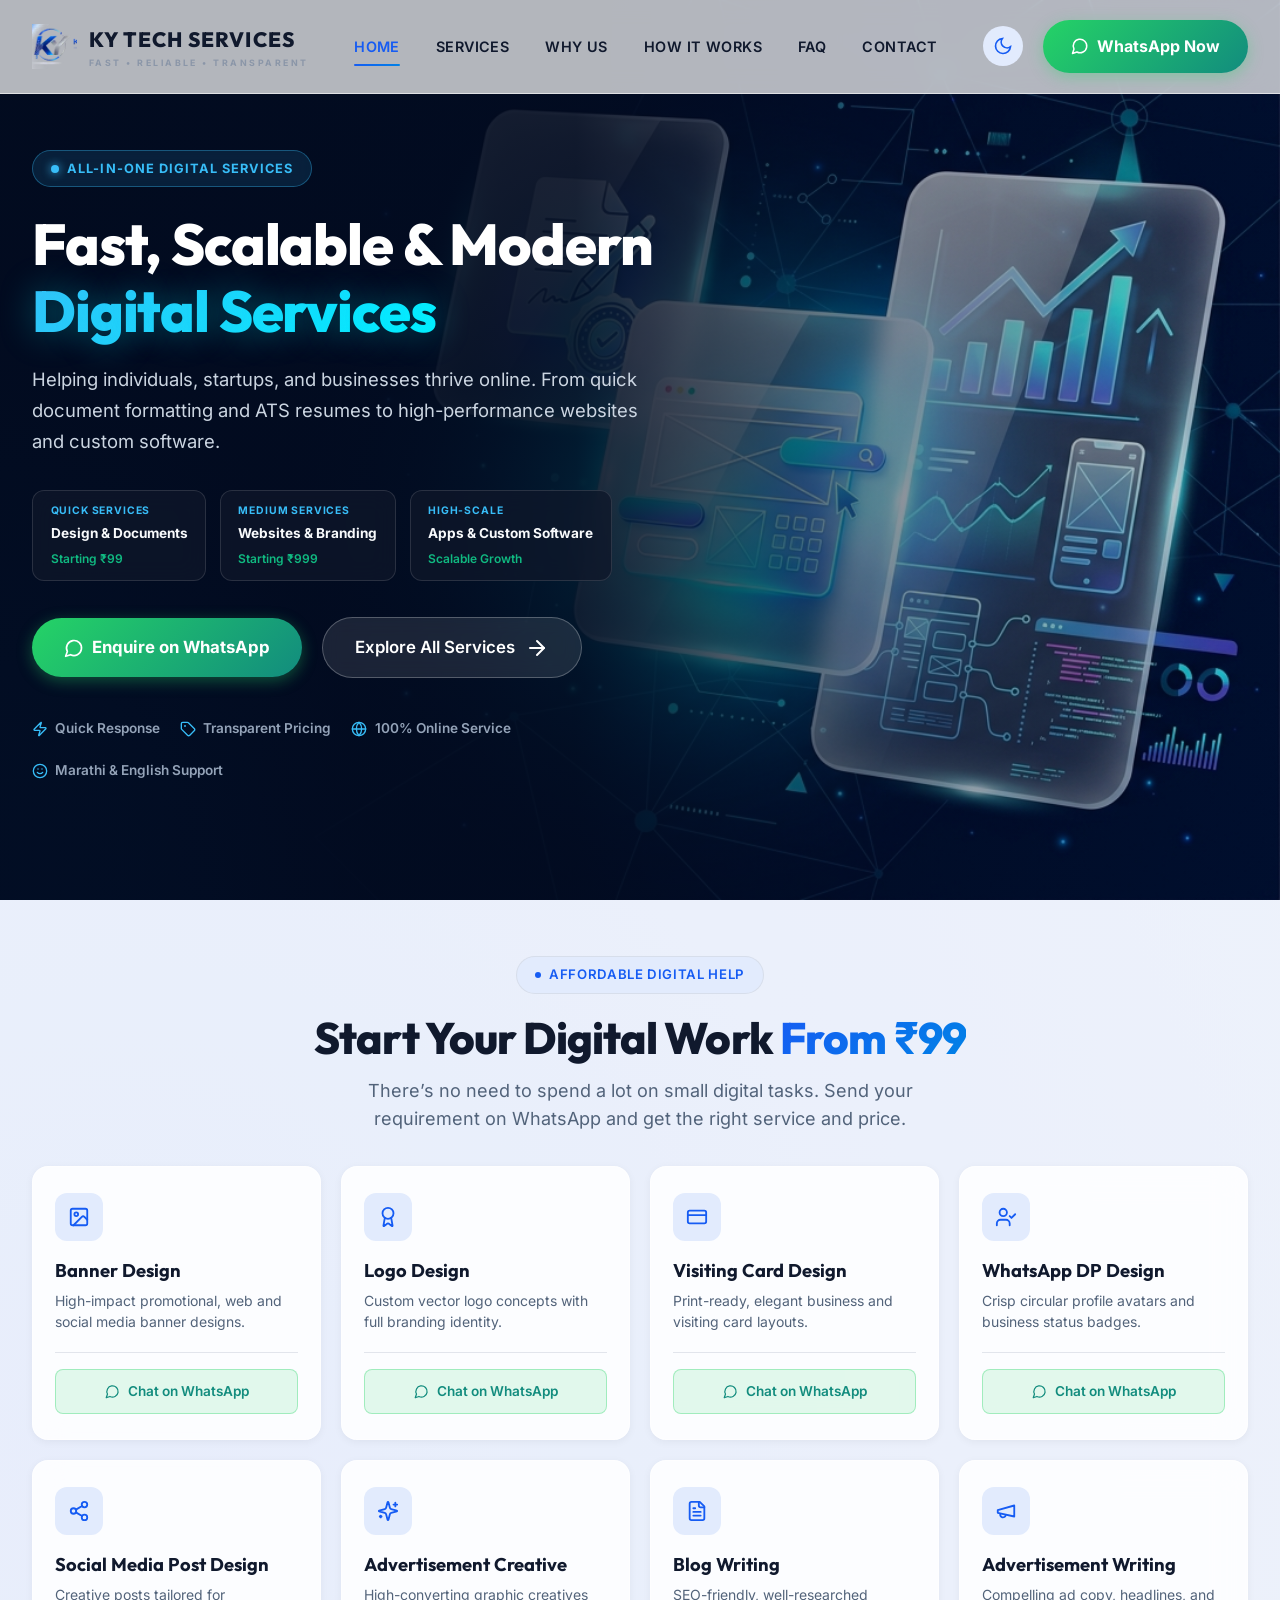
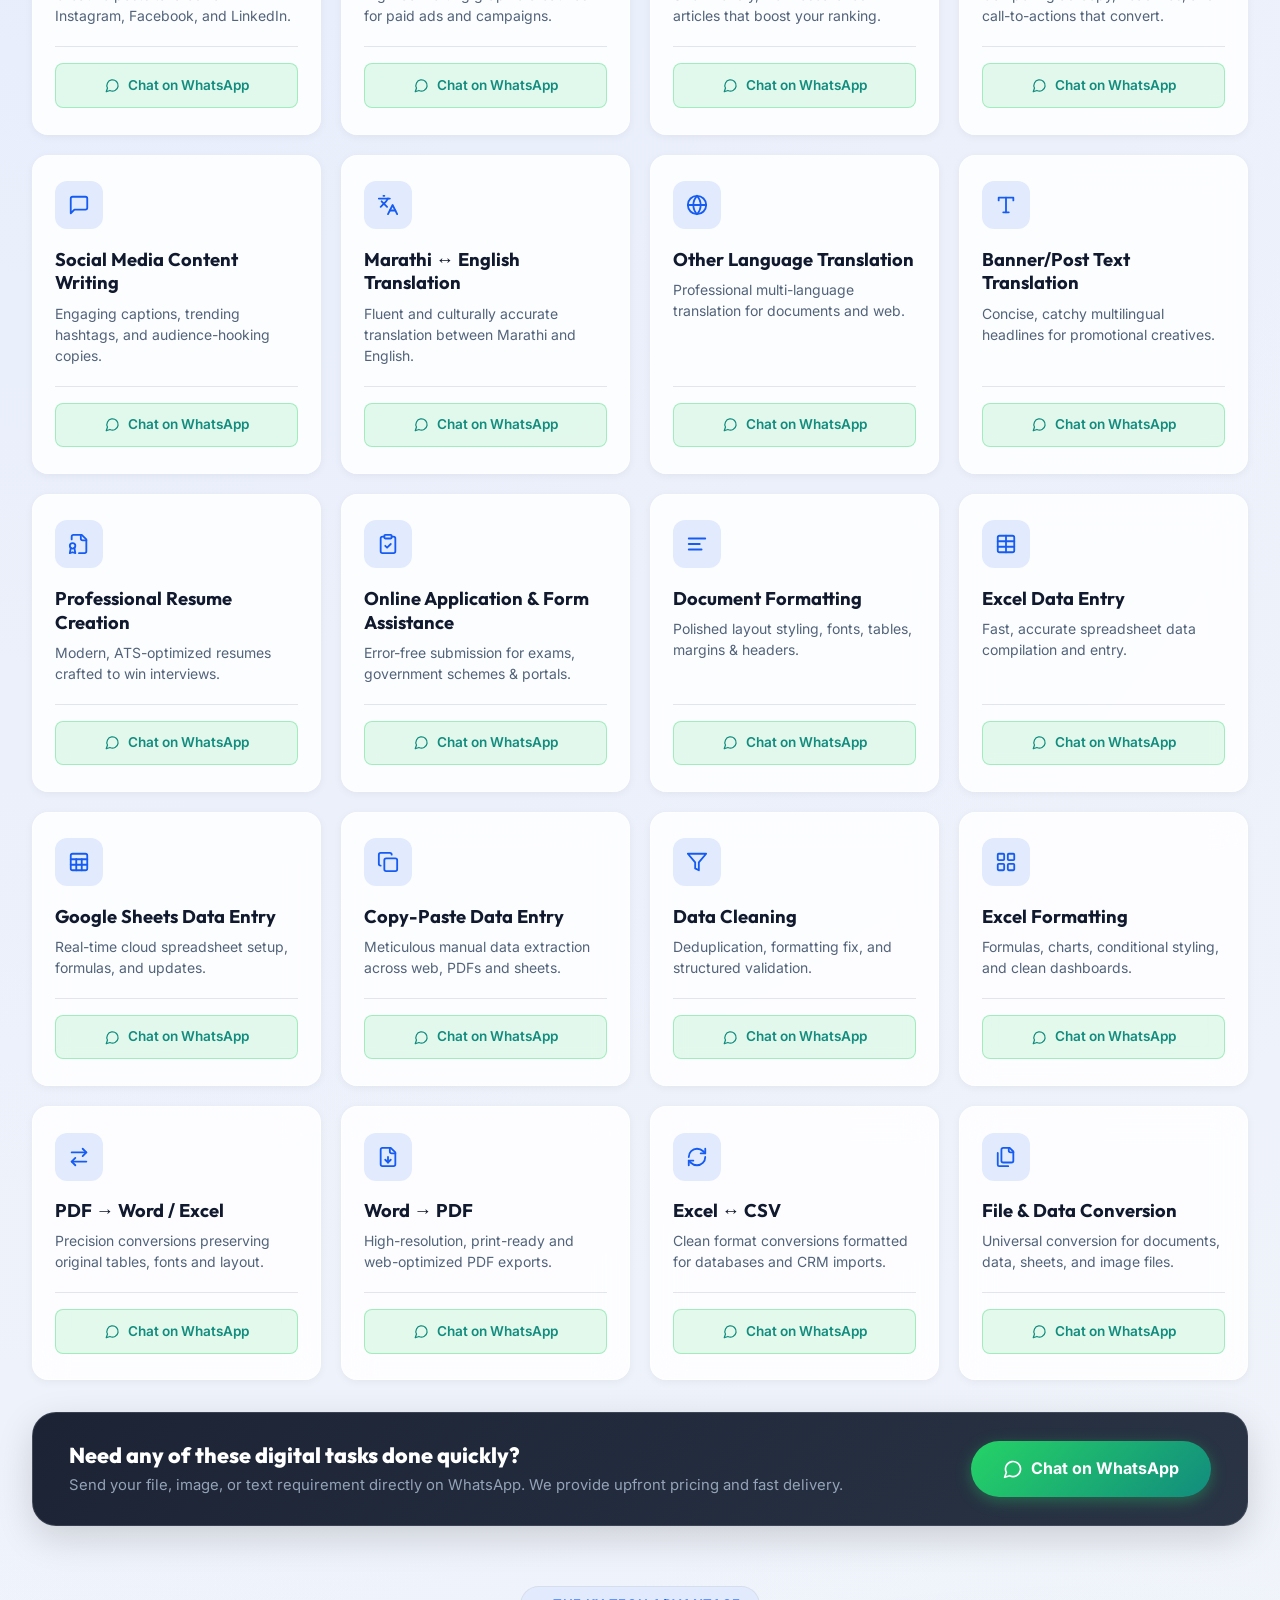
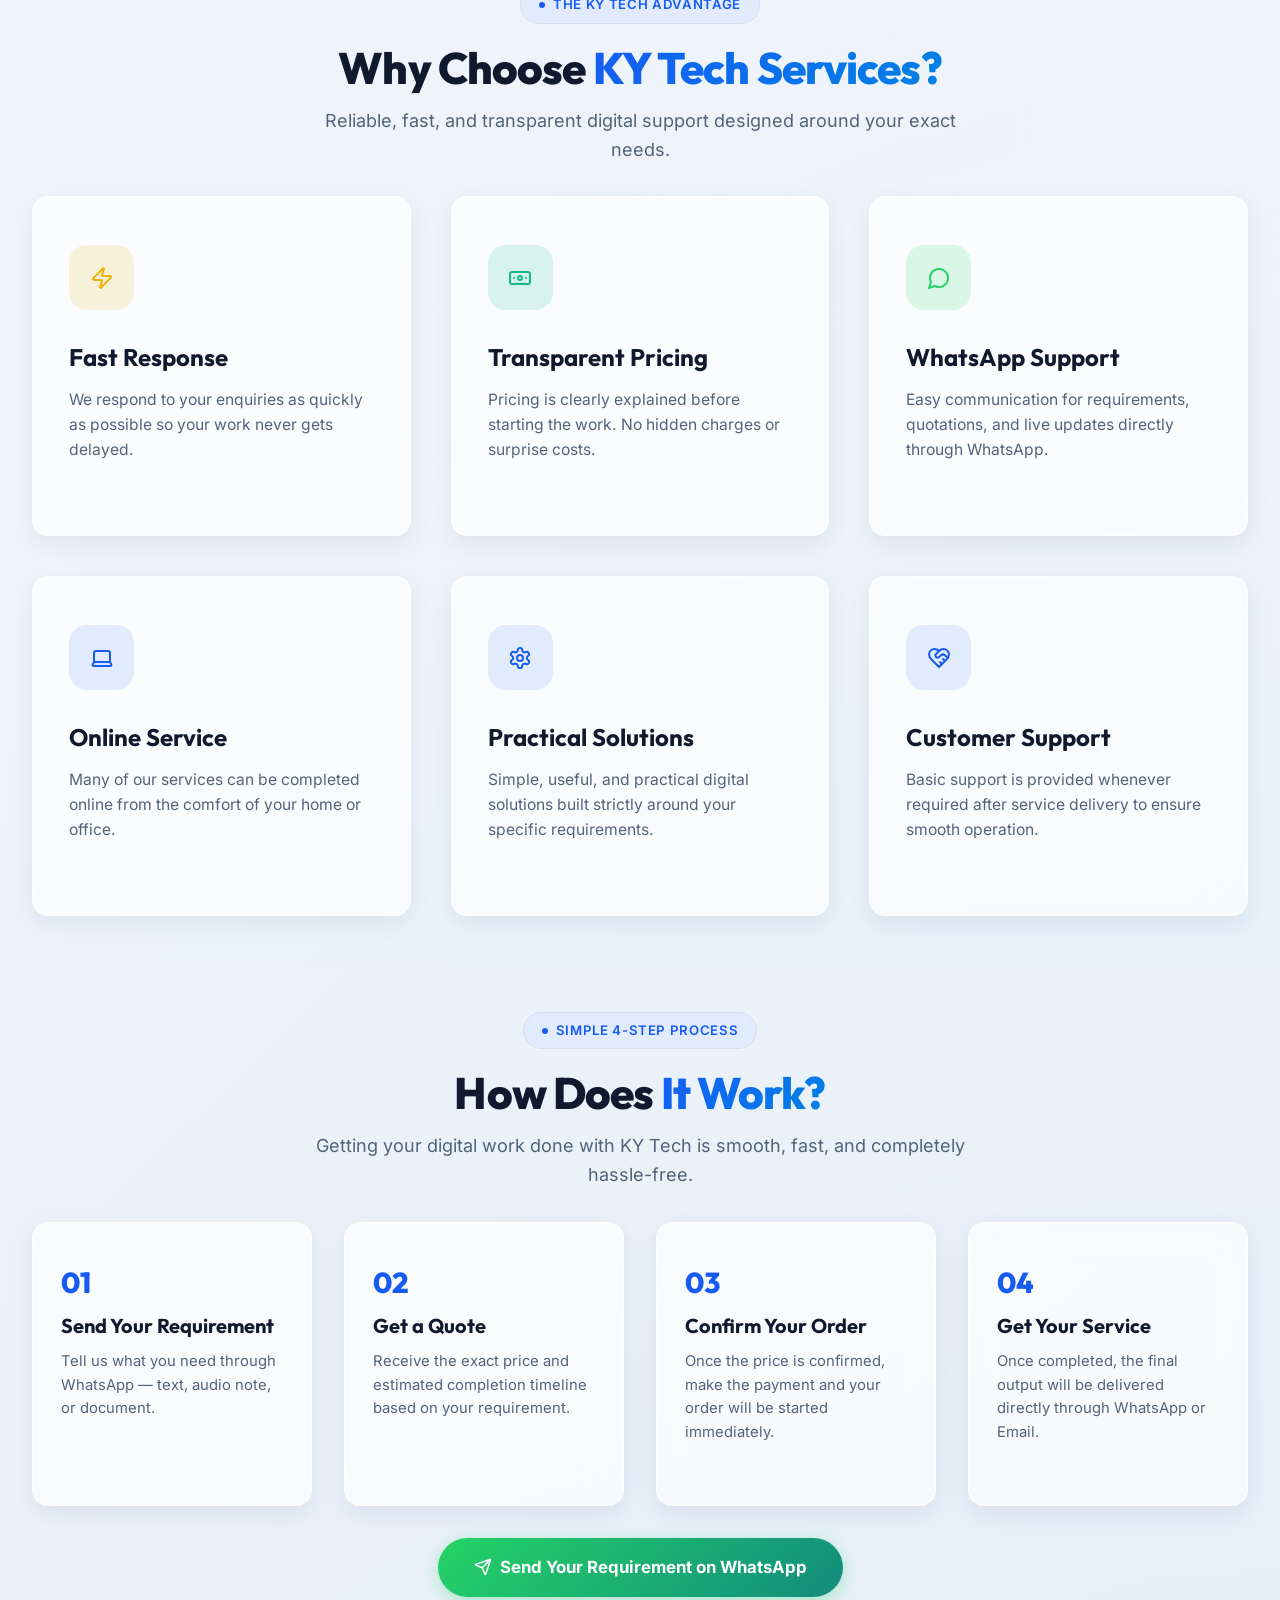
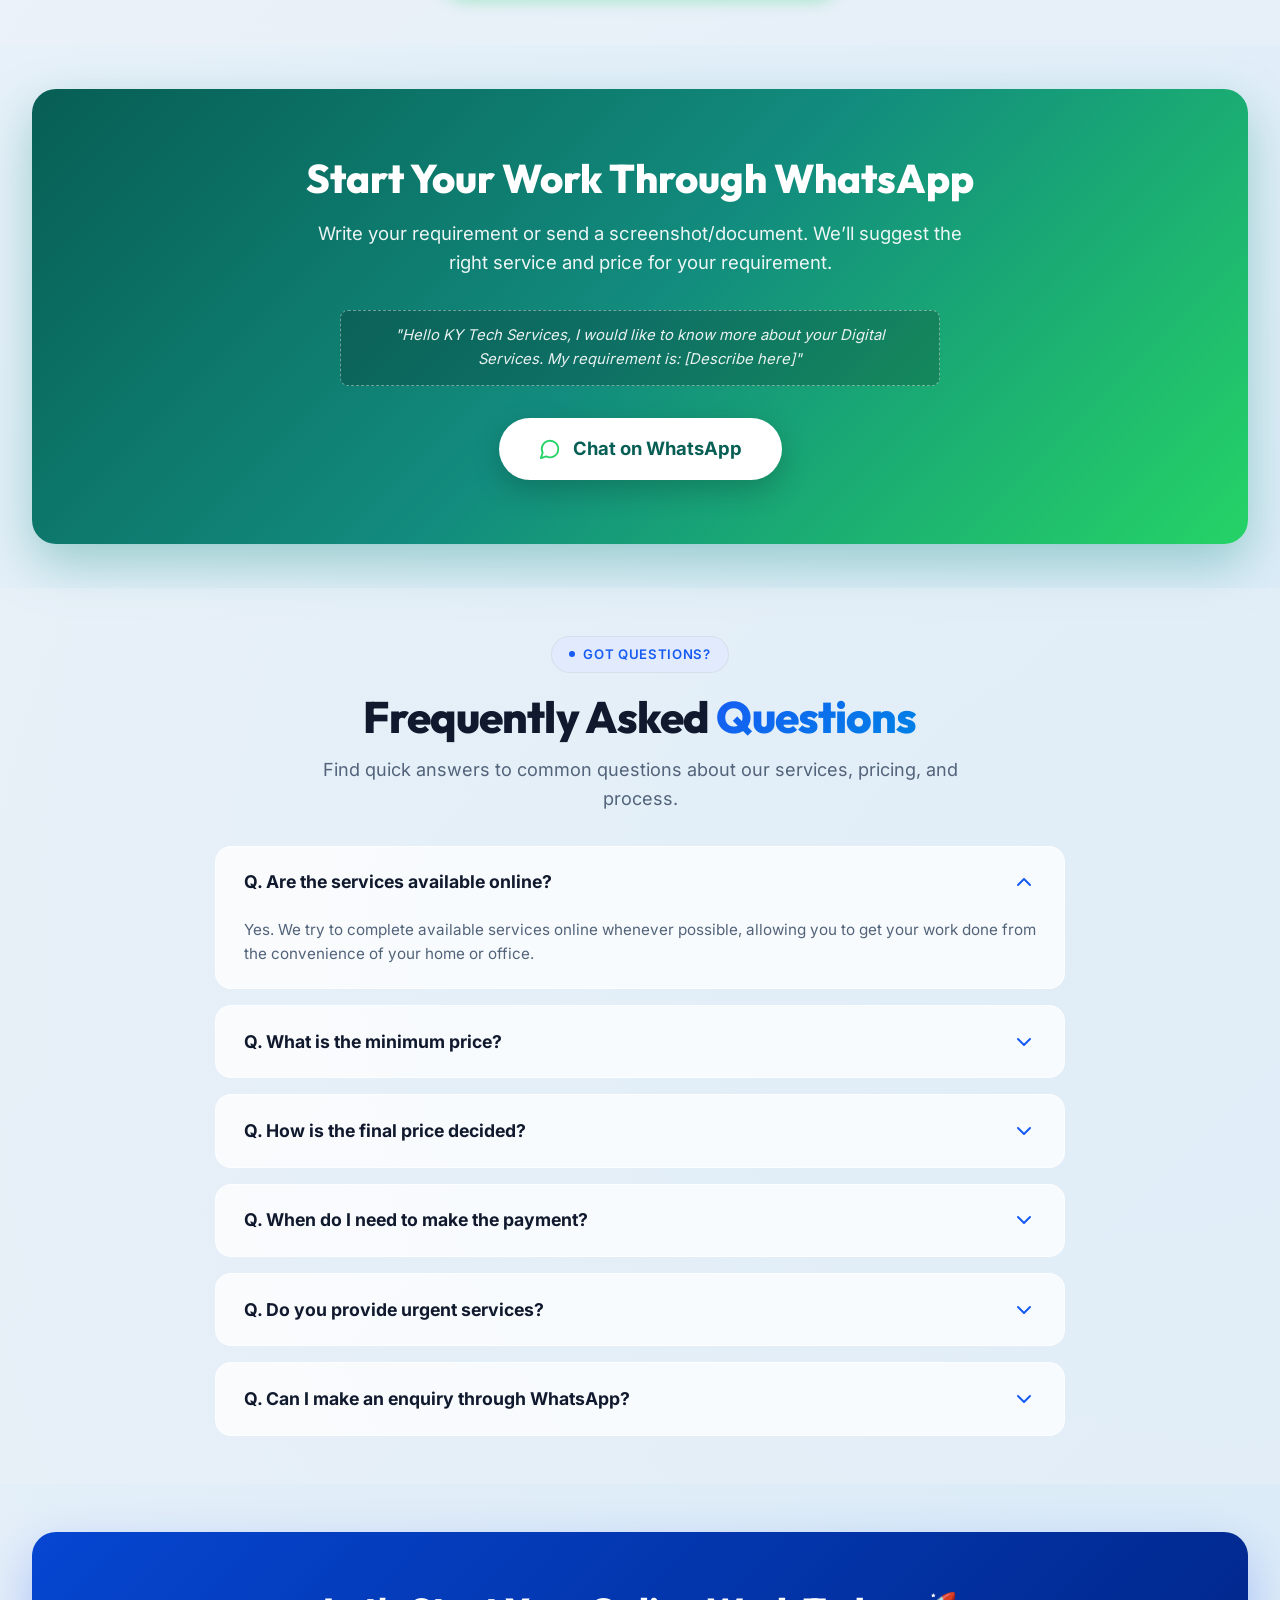
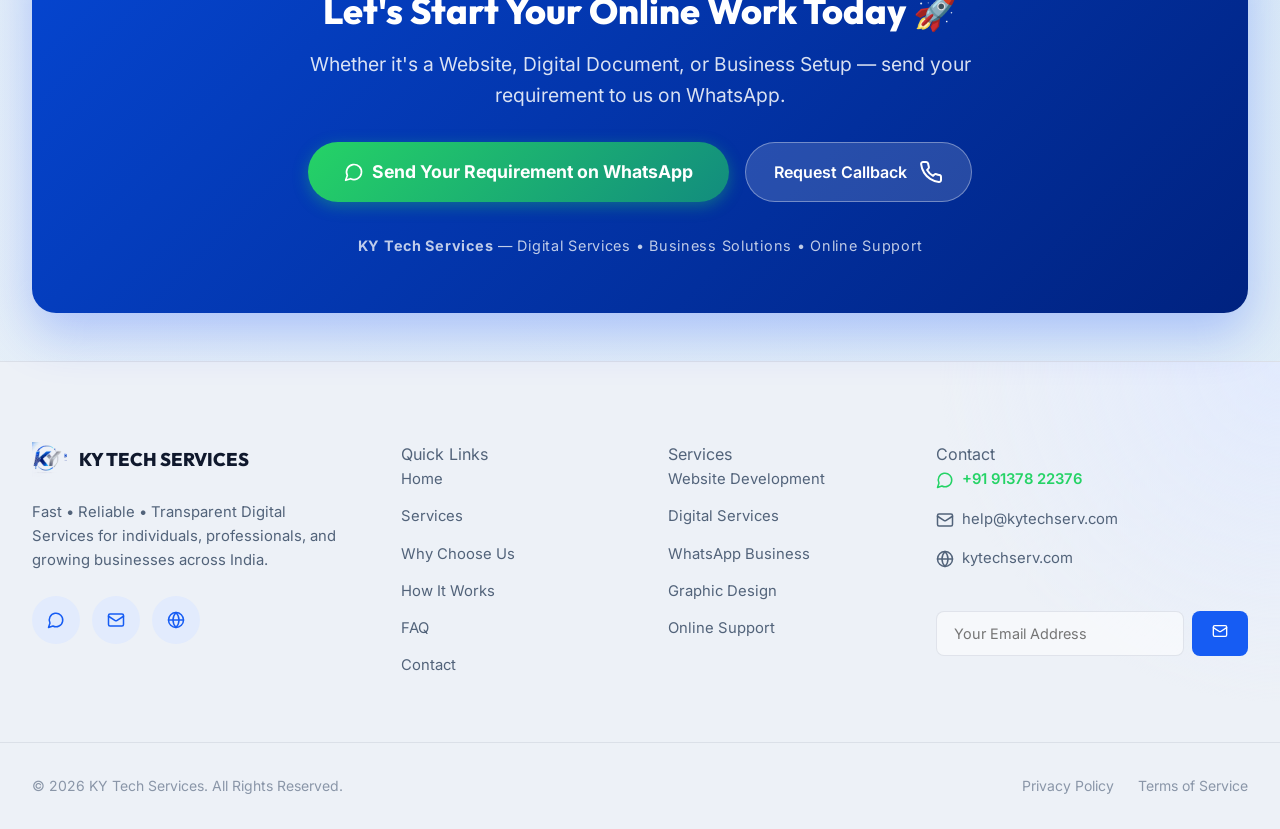
==== commit 670c5743: "Remove Quick Services menu item from header and footer navigation" ====
--- a/index.html
+++ b/index.html
@@ -45,7 +45,6 @@
             <nav class="nav-menu" id="nav-links">
                 <a href="#home" class="nav-link active">Home</a>
                 <a href="services.html" class="nav-link">Services</a>
-                <a href="#quick-services" class="nav-link">Quick Services</a>
                 <a href="#why-us" class="nav-link">Why Us</a>
                 <a href="#how-it-works" class="nav-link">How It Works</a>
                 <a href="#faq" class="nav-link">FAQ</a>
@@ -903,7 +902,6 @@
                 <div class="footer-links">
                     <a href="#home">Home</a>
                     <a href="services.html">Services</a>
-                    <a href="#quick-services">Quick Services</a>
                     <a href="#why-us">Why Choose Us</a>
                     <a href="#how-it-works">How It Works</a>
                     <a href="#faq">FAQ</a>
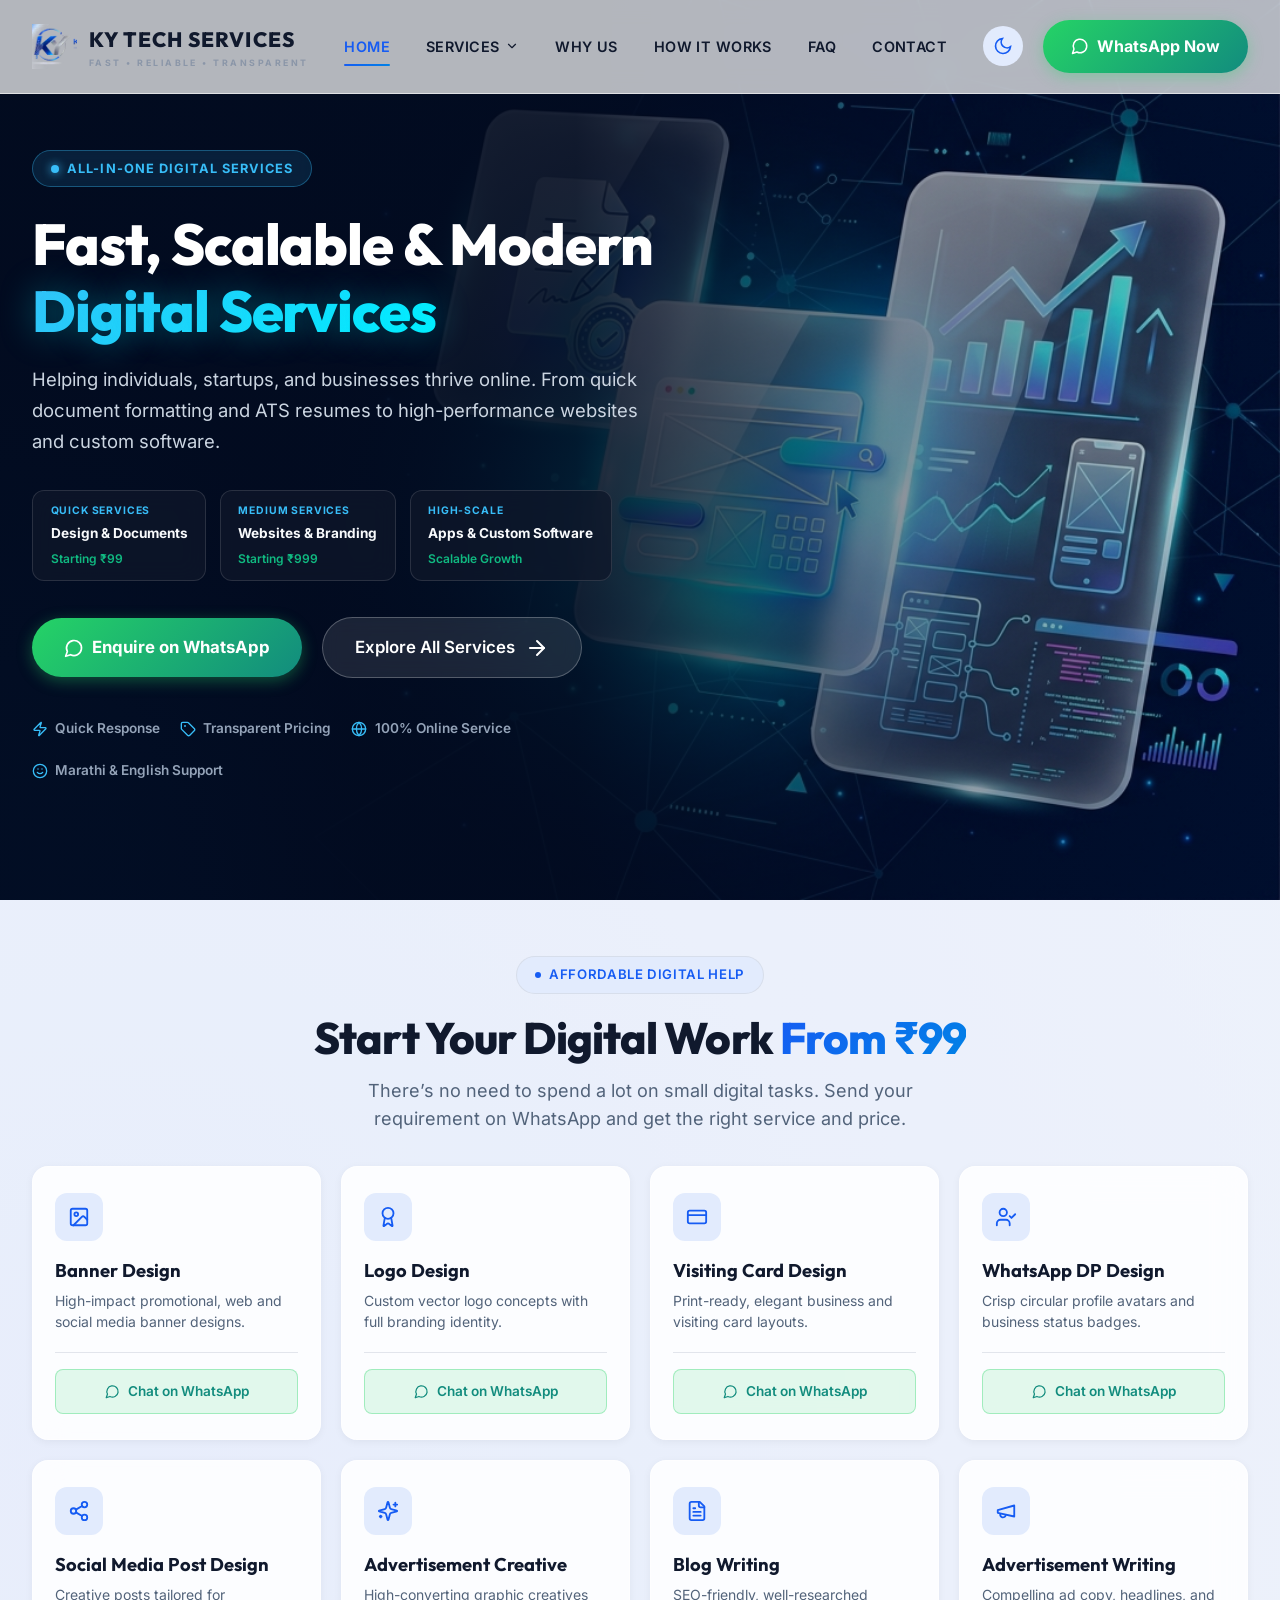
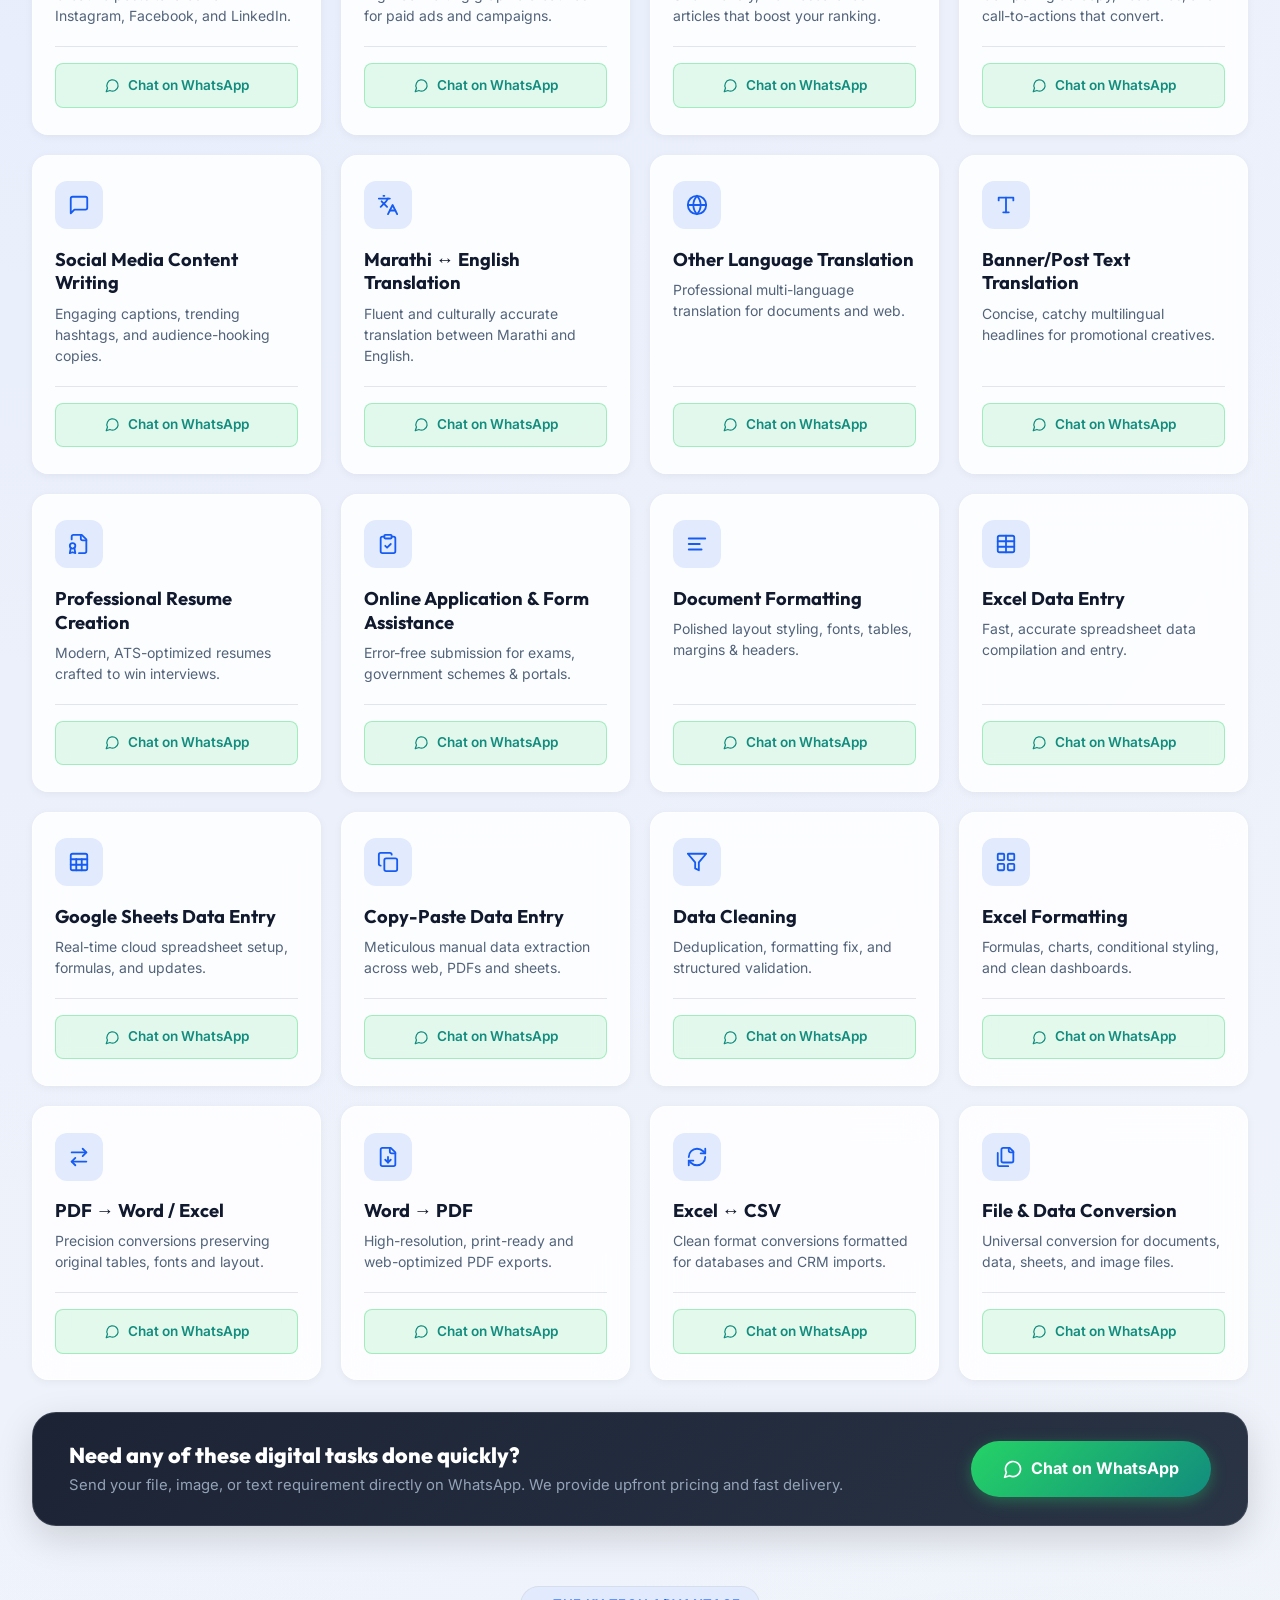
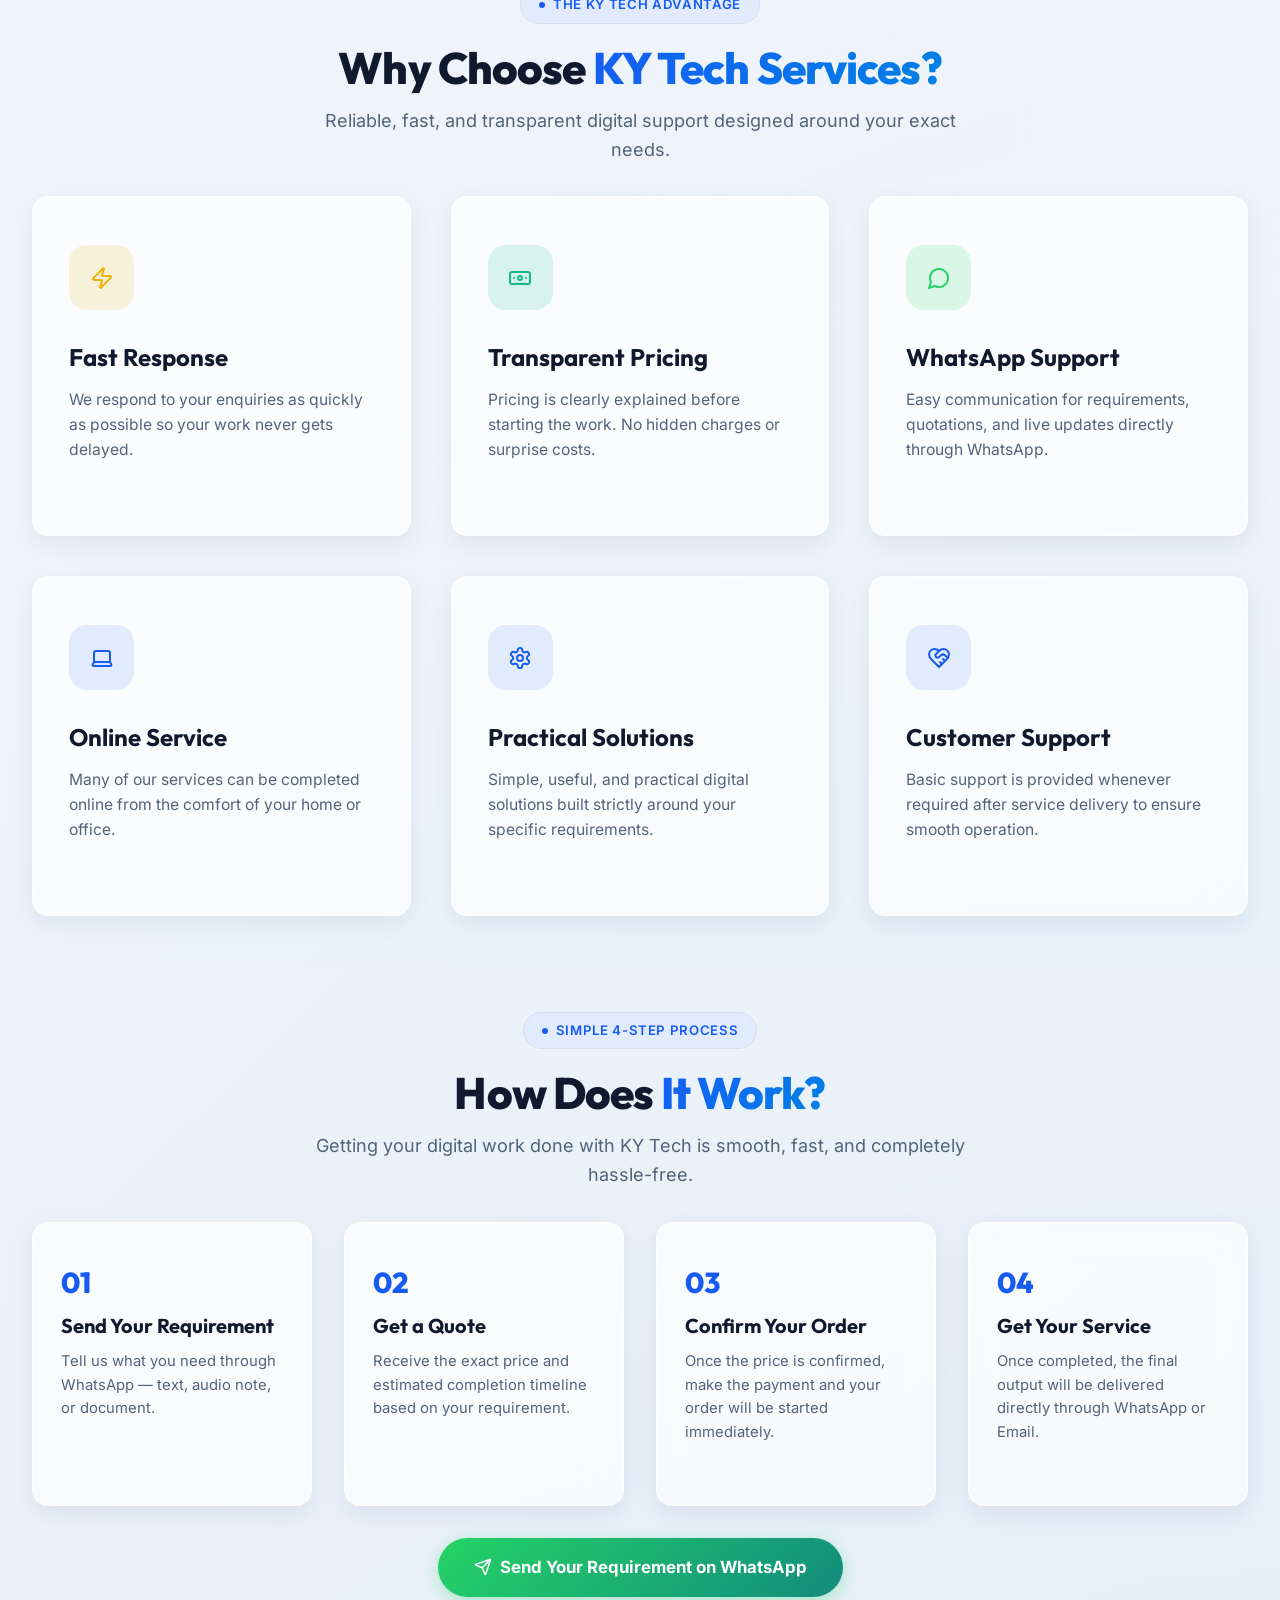
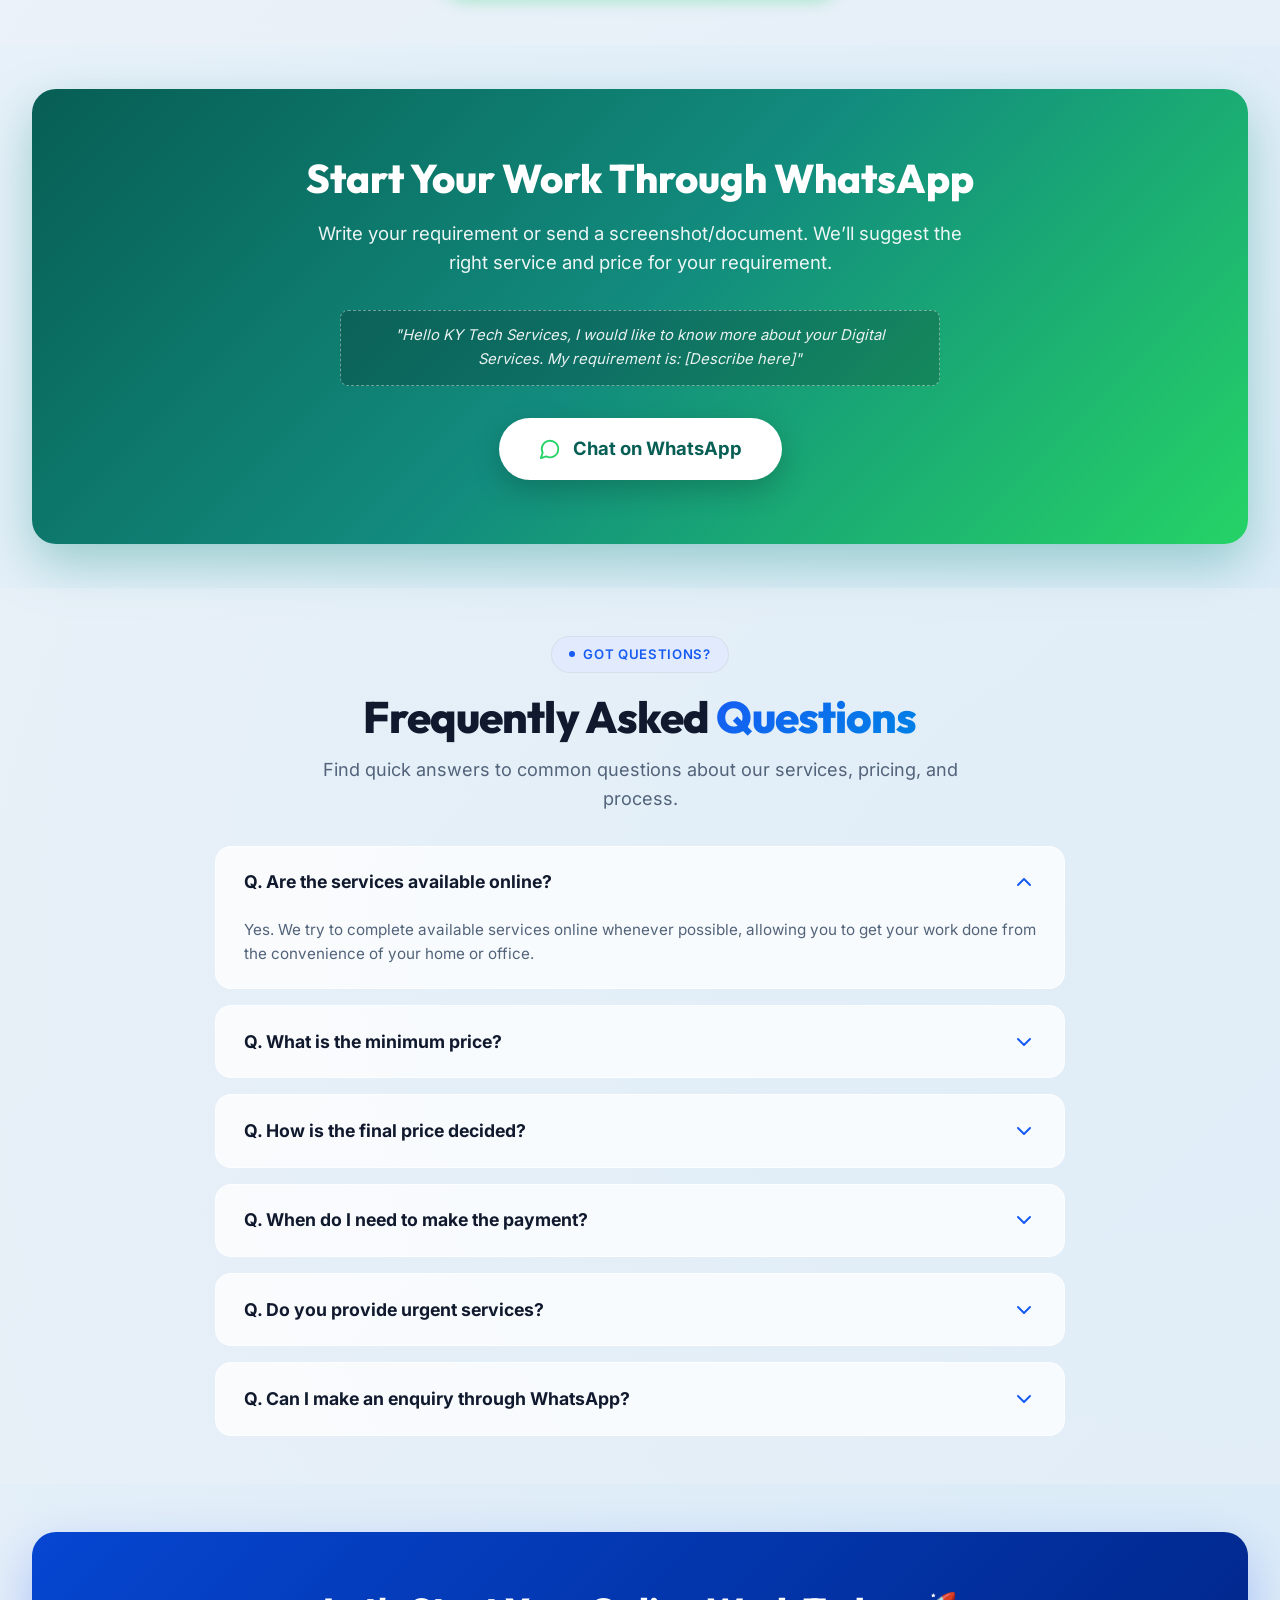
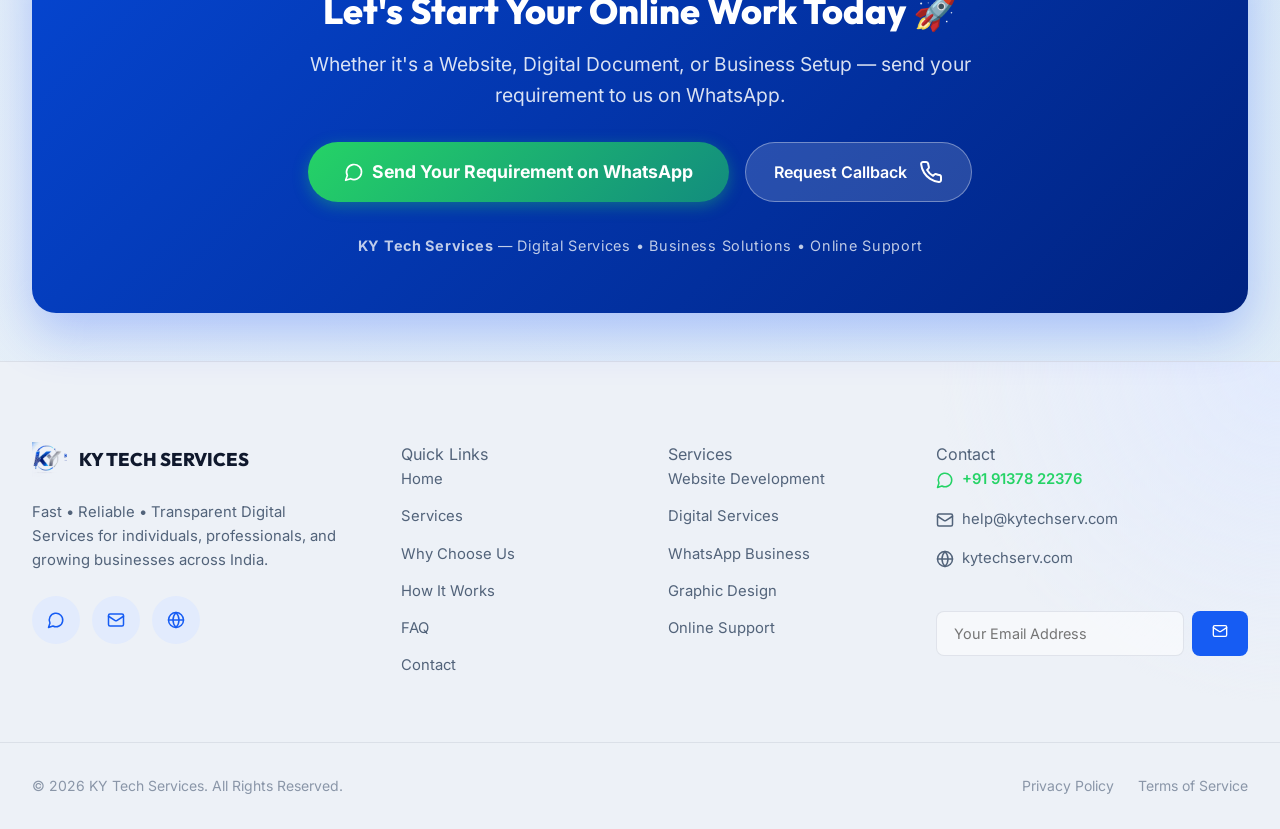
==== commit 7a5cc526: "Add Quick Services and Medium Services submenu under Services Main Menu" ====
--- a/index.html
+++ b/index.html
@@ -44,7 +44,27 @@
             <!-- Menu items -->
             <nav class="nav-menu" id="nav-links">
                 <a href="#home" class="nav-link active">Home</a>
-                <a href="services.html" class="nav-link">Services</a>
+                <div class="nav-item-dropdown">
+                    <a href="services.html" class="nav-link nav-dropdown-toggle">
+                        Services <i data-lucide="chevron-down" class="dropdown-chevron"></i>
+                    </a>
+                    <div class="nav-submenu">
+                        <a href="#quick-services" class="submenu-link">
+                            <div class="submenu-icon"><i data-lucide="zap"></i></div>
+                            <div class="submenu-text">
+                                <span class="submenu-title">Quick Services</span>
+                                <span class="submenu-sub">Design, Resumes &amp; Data Entry</span>
+                            </div>
+                        </a>
+                        <a href="services.html" class="submenu-link">
+                            <div class="submenu-icon"><i data-lucide="layers"></i></div>
+                            <div class="submenu-text">
+                                <span class="submenu-title">Medium Services</span>
+                                <span class="submenu-sub">Websites, Apps &amp; Branding</span>
+                            </div>
+                        </a>
+                    </div>
+                </div>
                 <a href="#why-us" class="nav-link">Why Us</a>
                 <a href="#how-it-works" class="nav-link">How It Works</a>
                 <a href="#faq" class="nav-link">FAQ</a>
--- a/styles.css
+++ b/styles.css
@@ -1 +1 @@
-:root{--font-heading:'Outfit','Inter',sans-serif;--font-body:'Inter',sans-serif;--bg-primary-raw:210,50%,98%;--bg-secondary-raw:220,40%,95%;--bg-card-raw:0,0%,100%;--bg-glass-raw:255,255,255;--text-primary:hsl(222,47%,12%);--text-secondary:hsl(215,20%,40%);--text-light:hsl(215,15%,60%);--primary:hsl(221,90%,52%);--primary-gradient:linear-gradient(135deg,hsl(221,90%,52%) 0%,hsl(206,100%,45%) 100%);--primary-light:hsl(221,90%,94%);--accent:hsl(199,95%,48%);--accent-glow:rgba(0,145,255,0.4);--border-color:hsla(220,20%,85%,0.6);--border-glass:rgba(255,255,255,0.6);--shadow-sm:0 2px 8px rgba(0,0,0,0.05);--shadow-md:0 8px 24px rgba(27,43,89,0.08);--shadow-lg:0 16px 40px rgba(27,43,89,0.12);--shadow-glow:0 0 25px rgba(0,102,255,0.25);--transition-fast:0.2s cubic-bezier(0.4,0,0.2,1);--transition-normal:0.4s cubic-bezier(0.4,0,0.2,1);--transition-slow:0.8s cubic-bezier(0.4,0,0.2,1);--radius-sm:8px;--radius-md:16px;--radius-lg:24px;--radius-full:9999px;}[data-theme="dark"]{--bg-primary-raw:222,47%,8%;--bg-secondary-raw:224,64%,4%;--bg-card-raw:222,40%,12%;--bg-glass-raw:30,41,59;--text-primary:hsl(210,40%,98%);--text-secondary:hsl(215,20%,75%);--text-light:hsl(215,15%,55%);--primary:hsl(217,95%,56%);--primary-gradient:linear-gradient(135deg,hsl(217,95%,56%) 0%,hsl(199,95%,48%) 100%);--primary-light:hsla(217,95%,56%,0.15);--accent:hsl(188,95%,50%);--accent-glow:rgba(0,229,255,0.3);--border-color:hsla(222,30%,20%,0.8);--border-glass:rgba(255,255,255,0.05);--shadow-sm:0 2px 8px rgba(0,0,0,0.3);--shadow-md:0 8px 32px rgba(0,0,0,0.5);--shadow-lg:0 16px 50px rgba(0,0,0,0.7);--shadow-glow:0 0 35px rgba(0,122,255,0.4);}#theme-bg-provider{display:none;}body{background:radial-gradient(circle at 10% 20%,var(--primary-light) 0%,transparent 40%),radial-gradient(circle at 90% 80%,hsla(199,95%,48%,0.1) 0%,transparent 45%),linear-gradient(135deg,hsl(var(--bg-primary-raw)) 0%,hsl(var(--bg-secondary-raw)) 100%);color:var(--text-primary);}*,*::before,*::after{box-sizing:border-box;margin:0;padding:0;}html{scroll-behavior:smooth;font-size:16px;-webkit-tap-highlight-color:transparent;}body{font-family:var(--font-body);font-weight:400;line-height:1.6;overflow-x:hidden;min-height:100vh;transition:background-color var(--transition-normal),color var(--transition-normal);}h1,h2,h3,h4,h5,h6{font-family:var(--font-heading);font-weight:700;line-height:1.25;color:var(--text-primary);}a{color:inherit;text-decoration:none;transition:color var(--transition-fast);}img{max-width:100%;height:auto;display:block;}button,input,textarea,select{font-family:inherit;font-size:inherit;color:inherit;background:none;border:none;outline:none;}ul{list-style:none;}.container{width:100%;max-width:1280px;margin:0 auto;padding:0 2rem;}section{padding:3.25rem 0;position:relative;}.section-tag{display:inline-flex;align-items:center;gap:0.5rem;padding:0.45rem 1.1rem;background:var(--primary-light);color:var(--primary);border-radius:var(--radius-full);font-size:0.825rem;font-weight:600;letter-spacing:0.05em;text-transform:uppercase;margin-bottom:1rem;border:1px solid var(--border-color);}.section-tag .dot{width:6px;height:6px;background-color:var(--primary);border-radius:50%;animation:pulseGlow 2s infinite;}.section-title{font-size:2.75rem;font-weight:800;margin-bottom:0.75rem;letter-spacing:-0.02em;}.section-title span{background:var(--primary-gradient);-webkit-background-clip:text;-webkit-text-fill-color:transparent;}.section-desc{font-size:1.125rem;color:var(--text-secondary);max-width:650px;margin-bottom:2rem;}.btn{display:inline-flex;align-items:center;justify-content:center;gap:0.75rem;padding:0.85rem 1.75rem;border-radius:var(--radius-full);font-weight:600;cursor:pointer;transition:transform var(--transition-fast),box-shadow var(--transition-fast),background var(--transition-fast),border-color var(--transition-fast);position:relative;overflow:hidden;}.btn-primary{background:var(--primary-gradient);color:#fff;box-shadow:0 4px 15px rgba(0,102,255,0.2);}.btn-primary:hover{transform:translateY(-2px);box-shadow:0 8px 25px rgba(0,102,255,0.4),var(--shadow-glow);}.btn-primary::after{content:'';position:absolute;top:0;left:-50%;width:200%;height:100%;background:linear-gradient(to right,transparent,rgba(255,255,255,0.25),transparent);transform:skewX(-30deg);transition:0.75s;opacity:0;}.btn-primary:hover::after{left:120%;opacity:1;}.btn-secondary{border:1px solid var(--primary);color:var(--primary);background:transparent;}.btn-secondary:hover{background:var(--primary-light);transform:translateY(-2px);box-shadow:var(--shadow-sm);}.btn-icon{font-size:1.1rem;transition:transform var(--transition-fast);}.btn:hover .btn-icon{transform:translateX(3px);}.btn-circle{width:48px;height:48px;border-radius:50%;display:inline-flex;align-items:center;justify-content:center;background:var(--primary-light);color:var(--primary);cursor:pointer;transition:background var(--transition-fast),transform var(--transition-fast);}.btn-circle:hover{background:var(--primary);color:#fff;transform:scale(1.1);}.glass-card{background:rgba(var(--bg-glass-raw),0.7);backdrop-filter:blur(16px);-webkit-backdrop-filter:blur(16px);border:1px solid var(--border-glass);border-radius:var(--radius-md);box-shadow:var(--shadow-md);transition:transform var(--transition-normal),box-shadow var(--transition-normal),border-color var(--transition-normal);}.glass-card:hover{border-color:rgba(var(--bg-glass-raw),0.9);box-shadow:var(--shadow-lg);}.header{position:fixed;top:0;left:0;width:100%;z-index:1000;background:rgba(var(--bg-glass-raw),0.7);backdrop-filter:blur(12px);-webkit-backdrop-filter:blur(12px);border-bottom:1px solid var(--border-glass);transition:background var(--transition-fast),padding var(--transition-fast);padding:1.25rem 0;}.header.scrolled{padding:0.75rem 0;box-shadow:var(--shadow-sm);}.navbar{display:flex;align-items:center;justify-content:space-between;}.logo-link{display:flex;align-items:center;gap:0.75rem;}.logo-img-main{transition:filter var(--transition-normal);}[data-theme="dark"] .logo-img-main{filter:invert(0.9) hue-rotate(180deg);}.logo-svg{height:45px;width:auto;transition:transform var(--transition-normal);}.logo-link:hover .logo-svg{transform:rotate(5deg) scale(1.05);}.nav-menu{display:flex;align-items:center;gap:2.25rem;}.nav-link{font-size:0.9rem;font-weight:600;color:var(--text-primary);position:relative;padding:0.5rem 0;letter-spacing:0.03em;text-transform:uppercase;}.nav-link::after{content:'';position:absolute;bottom:0;left:0;width:0;height:2px;background:var(--primary-gradient);transition:width var(--transition-fast);border-radius:var(--radius-full);}.nav-link:hover,.nav-link.active{color:var(--primary);}.nav-link:hover::after,.nav-link.active::after{width:100%;}.nav-actions{display:flex;align-items:center;gap:1.25rem;}.theme-toggle{width:40px;height:40px;border-radius:50%;background:var(--primary-light);display:flex;align-items:center;justify-content:center;cursor:pointer;position:relative;overflow:hidden;transition:transform var(--transition-fast),background var(--transition-fast);}.theme-toggle:hover{transform:scale(1.1);}.theme-toggle-icon{position:absolute;width:20px;height:20px;fill:none;stroke:var(--primary);stroke-width:2;transition:transform var(--transition-normal),opacity var(--transition-normal);}.theme-toggle .sun-icon{opacity:0;transform:translateY(20px) rotate(45deg);}.theme-toggle .moon-icon{opacity:1;transform:translateY(0) rotate(0);}[data-theme="dark"] .theme-toggle .sun-icon{opacity:1;transform:translateY(0) rotate(0);}[data-theme="dark"] .theme-toggle .moon-icon{opacity:0;transform:translateY(-20px) rotate(-45deg);}.burger-menu{display:none;flex-direction:column;justify-content:space-between;width:24px;height:18px;cursor:pointer;z-index:1001;}.burger-line{width:100%;height:2px;background-color:var(--text-primary);transition:transform var(--transition-normal),opacity var(--transition-normal);}.hero-banner-section{position:relative;min-height:92vh;display:flex;align-items:center;padding:8.5rem 0 5.5rem;overflow:hidden;background:#020b1f url('hero-banner.jpg') no-repeat right center / cover;}.hero-banner-section::before{content:'';position:absolute;inset:0;background:linear-gradient(90deg,rgba(2,11,31,0.97) 0%,rgba(2,11,31,0.90) 45%,rgba(2,11,31,0.45) 70%,rgba(2,11,31,0.15) 100%);pointer-events:none;z-index:1;}.hero-banner-content{position:relative;z-index:2;max-width:680px;text-align:left;}.hero-service-pill{display:inline-flex;align-items:center;gap:0.5rem;padding:0.45rem 1.15rem;background:rgba(56,189,248,0.12);border:1px solid rgba(56,189,248,0.35);border-radius:var(--radius-full);color:#38bdf8;font-size:0.8rem;font-weight:700;letter-spacing:0.08em;text-transform:uppercase;margin-bottom:1.5rem;backdrop-filter:blur(8px);-webkit-backdrop-filter:blur(8px);}.hero-pill-dot{width:8px;height:8px;background-color:#38bdf8;border-radius:50%;box-shadow:0 0 10px #38bdf8;animation:pulseGlow 2s infinite;}.hero-banner-title{font-size:3.6rem;line-height:1.15;font-weight:800;color:#ffffff;margin-bottom:1.25rem;letter-spacing:-0.02em;font-family:var(--font-heading);}.hero-banner-title .text-glow{background:linear-gradient(135deg,#38bdf8 0%,#00f0ff 100%);-webkit-background-clip:text;-webkit-text-fill-color:transparent;text-shadow:0 0 35px rgba(0,240,255,0.35);}.hero-banner-desc{font-size:1.15rem;color:#cbd5e1;line-height:1.7;margin-bottom:2rem;max-width:620px;}.hero-tiers-row{display:flex;gap:0.85rem;margin-bottom:2.25rem;flex-wrap:wrap;}.hero-tier-card{display:flex;flex-direction:column;gap:0.25rem;padding:0.75rem 1.1rem;background:rgba(15,23,42,0.75);border:1px solid rgba(255,255,255,0.12);border-radius:12px;backdrop-filter:blur(12px);-webkit-backdrop-filter:blur(12px);text-decoration:none;transition:transform var(--transition-fast),border-color var(--transition-fast),box-shadow var(--transition-fast);}.hero-tier-card:hover{transform:translateY(-3px);border-color:#38bdf8;background:rgba(15,23,42,0.9);box-shadow:0 8px 24px rgba(0,240,255,0.18);}.hero-tier-card .tier-tag{font-size:0.65rem;font-weight:800;text-transform:uppercase;letter-spacing:0.08em;color:#38bdf8;}.hero-tier-card .tier-name{font-size:0.85rem;font-weight:700;color:#f8fafc;}.hero-tier-card .tier-price{font-size:0.75rem;font-weight:600;color:#10b981;}.hero-banner-ctas{display:flex;gap:1.25rem;align-items:center;flex-wrap:wrap;}.btn-glass{background:rgba(255,255,255,0.1);border:1px solid rgba(255,255,255,0.25);color:#ffffff;backdrop-filter:blur(10px);-webkit-backdrop-filter:blur(10px);padding:0.95rem 1.85rem;border-radius:var(--radius-full);font-weight:600;display:inline-flex;align-items:center;gap:0.6rem;text-decoration:none;transition:background var(--transition-fast),border-color var(--transition-fast),transform var(--transition-fast);}.btn-glass:hover{background:rgba(255,255,255,0.2);border-color:rgba(255,255,255,0.45);transform:translateY(-2px);color:#ffffff;}.hero-trust-row{display:flex;flex-wrap:wrap;gap:1.25rem;margin-top:2.5rem;align-items:center;}.hero-trust-item{display:inline-flex;align-items:center;gap:0.45rem;font-size:0.85rem;font-weight:600;color:#94a3b8;}.hero-trust-item svg,.hero-trust-item i{color:#38bdf8;width:16px;height:16px;}@media (max-width:991px){.hero-banner-section{background-position:center 20%;padding-top:7.5rem;padding-bottom:4.5rem;}.hero-banner-section::before{background:linear-gradient(180deg,rgba(2,11,31,0.95) 0%,rgba(2,11,31,0.88) 55%,rgba(2,11,31,0.96) 100%);}.hero-banner-content{max-width:100%;text-align:center;}.hero-banner-title{font-size:2.75rem;}.hero-banner-desc{margin:0 auto 2rem auto;}.hero-tiers-row{justify-content:center;}.hero-banner-ctas{justify-content:center;}.hero-trust-row{justify-content:center;}}@media (max-width:576px){.hero-banner-title{font-size:2.2rem;}.hero-tiers-row{flex-direction:column;width:100%;}.hero-tier-card{width:100%;text-align:left;}.hero-banner-ctas{flex-direction:column;width:100%;}.hero-banner-ctas .btn{width:100%;}}.services-catalogue-section{padding:5rem 0 6rem;position:relative;background:radial-gradient(circle at 10% 20%,rgba(37,99,235,0.08) 0%,transparent 50%),radial-gradient(circle at 90% 80%,rgba(0,240,255,0.06) 0%,transparent 50%),hsla(var(--bg-secondary-raw),0.35);}.catalogue-header{text-align:center;max-width:820px;margin:0 auto 3.5rem auto;}.catalogue-grid{display:grid;grid-template-columns:repeat(4,1fr);gap:1.75rem;}.catalogue-card{background:rgba(var(--bg-glass-raw),0.85);backdrop-filter:blur(16px);-webkit-backdrop-filter:blur(16px);border:1px solid var(--border-glass);border-radius:var(--radius-lg);padding:2.25rem 1.75rem;display:flex;flex-direction:column;justify-content:space-between;transition:transform var(--transition-normal),box-shadow var(--transition-normal),border-color var(--transition-normal);position:relative;overflow:hidden;}.catalogue-card::before{content:'';position:absolute;top:0;left:0;right:0;height:4px;background:var(--primary-gradient);opacity:0;transition:opacity var(--transition-normal);}.catalogue-card:hover{transform:translateY(-8px);box-shadow:0 16px 36px rgba(0,102,255,0.12);border-color:var(--primary);}.catalogue-card:hover::before{opacity:1;}.catalogue-card-top{margin-bottom:1.5rem;}.catalogue-icon-wrap{width:54px;height:54px;border-radius:16px;background:var(--primary-light);color:var(--primary);display:flex;align-items:center;justify-content:center;font-size:1.5rem;margin-bottom:1.25rem;transition:transform var(--transition-fast),background var(--transition-fast);}.catalogue-card:hover .catalogue-icon-wrap{transform:scale(1.08) rotate(4deg);background:var(--primary-gradient);color:#ffffff;}.catalogue-badge-tag{display:inline-block;font-size:0.7rem;font-weight:700;text-transform:uppercase;letter-spacing:0.06em;padding:0.25rem 0.65rem;border-radius:var(--radius-full);background:rgba(37,211,102,0.12);color:#10b981;border:1px solid rgba(37,211,102,0.3);margin-bottom:0.5rem;}.catalogue-card-title{font-size:1.3rem;font-weight:800;color:var(--text-primary);margin-bottom:0.5rem;font-family:var(--font-heading);}.catalogue-card-subtitle{font-size:0.85rem;color:var(--text-secondary);line-height:1.5;}.catalogue-list{list-style:none;padding:0;margin:1.25rem 0 1.75rem 0;display:flex;flex-direction:column;gap:0.65rem;flex-grow:1;}.catalogue-list li{font-size:0.875rem;color:var(--text-primary);display:flex;align-items:center;gap:0.55rem;line-height:1.4;}.catalogue-list li svg,.catalogue-list li i{width:15px;height:15px;color:#10b981;flex-shrink:0;}.catalogue-card-footer{margin-top:auto;padding-top:1rem;border-top:1px solid var(--border-color);}.catalogue-order-btn{width:100%;justify-content:center;padding:0.75rem 1rem;font-size:0.875rem;border-radius:var(--radius-sm);}.service-items-list{display:flex;flex-direction:column;gap:0.65rem;margin:1.25rem 0 1.5rem 0;}.service-item-row{display:flex;align-items:center;justify-content:space-between;padding:0.65rem 0.85rem;background:rgba(var(--bg-glass-raw),0.65);border:1px solid var(--border-glass);border-radius:var(--radius-sm);transition:transform var(--transition-fast),border-color var(--transition-fast),background var(--transition-fast),box-shadow var(--transition-fast);}.service-item-row:hover{background:rgba(var(--bg-glass-raw),0.95);border-color:var(--primary);transform:translateX(4px);box-shadow:0 4px 14px rgba(0,102,255,0.1);}.service-item-left{display:flex;align-items:center;gap:0.65rem;font-size:0.875rem;font-weight:600;color:var(--text-primary);}.service-bullet-icon{width:24px;height:24px;border-radius:6px;background:var(--primary-light);color:var(--primary);display:inline-flex;align-items:center;justify-content:center;font-size:0.75rem;flex-shrink:0;}.service-bullet-icon svg,.service-bullet-icon i{width:13px;height:13px;}.service-item-right{display:flex;align-items:center;gap:0.6rem;}.service-item-price{font-size:0.775rem;font-weight:800;color:#10b981;font-family:var(--font-heading);background:rgba(16,185,129,0.1);padding:0.2rem 0.5rem;border-radius:var(--radius-full);}.service-item-btn{display:inline-flex;align-items:center;gap:0.3rem;font-size:0.75rem;font-weight:700;padding:0.3rem 0.65rem;border-radius:var(--radius-full);background:rgba(37,211,102,0.12);color:#128C7E;border:1px solid rgba(37,211,102,0.35);text-decoration:none;transition:all var(--transition-fast);}[data-theme="dark"] .service-item-btn{color:#25D366;}.service-item-btn:hover{background:#25D366;color:#ffffff !important;box-shadow:0 4px 12px rgba(37,211,102,0.35);transform:scale(1.04);}.service-item-btn svg,.service-item-btn i{width:12px;height:12px;}.catalogue-cta-strip{margin-top:2rem;padding:1.75rem 2.25rem;border-radius:var(--radius-lg);background:linear-gradient(135deg,rgba(15,23,42,0.95) 0%,rgba(30,41,59,0.95) 100%);border:1px solid rgba(255,255,255,0.12);display:flex;align-items:center;justify-content:space-between;gap:2rem;box-shadow:0 12px 36px rgba(0,0,0,0.15);}.catalogue-cta-text h3{color:#ffffff;font-size:1.35rem;font-weight:800;margin-bottom:0.35rem;font-family:var(--font-heading);}.catalogue-cta-text p{color:#94a3b8;font-size:0.925rem;line-height:1.5;}.service-banners-grid{display:grid;grid-template-columns:repeat(4,1fr);gap:1.25rem;margin-top:1.75rem;}.service-banner-card{background:rgba(var(--bg-glass-raw),0.85);backdrop-filter:blur(16px);-webkit-backdrop-filter:blur(16px);border:1px solid var(--border-glass);border-radius:var(--radius-md);padding:1.6rem 1.35rem;display:flex;flex-direction:column;justify-content:space-between;transition:transform var(--transition-normal),box-shadow var(--transition-normal),border-color var(--transition-normal);position:relative;overflow:hidden;box-shadow:var(--shadow-sm);}.service-banner-card::before{content:'';position:absolute;top:0;left:0;right:0;height:3px;background:var(--primary-gradient);opacity:0;transition:opacity var(--transition-fast);}.service-banner-card:hover{transform:translateY(-6px);border-color:var(--primary);box-shadow:0 12px 28px rgba(0,102,255,0.14);}.service-banner-card:hover::before{opacity:1;}.service-banner-header{display:flex;align-items:center;justify-content:space-between;margin-bottom:1.15rem;}.service-banner-icon{width:48px;height:48px;border-radius:12px;background:var(--primary-light);color:var(--primary);display:flex;align-items:center;justify-content:center;font-size:1.35rem;transition:transform var(--transition-fast),background var(--transition-fast),color var(--transition-fast);}.service-banner-card:hover .service-banner-icon{transform:scale(1.1) rotate(4deg);background:var(--primary-gradient);color:#ffffff;}.service-banner-icon svg,.service-banner-icon i{width:22px;height:22px;}.service-banner-body{flex-grow:1;margin-bottom:1.25rem;}.service-banner-name{font-size:1.15rem;font-weight:700;color:var(--text-primary);margin-bottom:0.45rem;font-family:var(--font-heading);line-height:1.3;}.service-banner-text{font-size:0.875rem;color:var(--text-secondary);line-height:1.5;margin:0;}.service-banner-footer{margin-top:auto;padding-top:1rem;border-top:1px solid var(--border-color);}.service-banner-btn{width:100%;display:inline-flex;align-items:center;justify-content:center;gap:0.5rem;padding:0.65rem 1rem;font-size:0.85rem;font-weight:600;border-radius:var(--radius-sm);background:rgba(37,211,102,0.12);color:#128C7E;border:1px solid rgba(37,211,102,0.35);text-decoration:none;transition:all var(--transition-fast);}[data-theme="dark"] .service-banner-btn{color:#25D366;}.service-banner-btn:hover{background:#25D366;color:#ffffff !important;border-color:#25D366;box-shadow:0 4px 14px rgba(37,211,102,0.35);transform:translateY(-2px);}.service-banner-btn svg,.service-banner-btn i{width:15px;height:15px;}@media (max-width:1200px){.catalogue-grid{grid-template-columns:repeat(2,1fr);}.service-banners-grid{grid-template-columns:repeat(3,1fr);}}@media (max-width:900px){.service-banners-grid{grid-template-columns:repeat(2,1fr);}}@media (max-width:768px){.catalogue-grid{grid-template-columns:1fr;}.catalogue-cta-strip{flex-direction:column;text-align:center;padding:2rem 1.5rem;}.catalogue-cta-strip .btn{width:100%;}}@media (max-width:580px){.service-banners-grid{grid-template-columns:1fr;}}.hero{min-height:100vh;display:flex;align-items:center;padding-top:8rem;padding-bottom:6rem;overflow:hidden;}.hero-grid{display:grid;grid-template-columns:1.1fr 0.9fr;gap:4rem;align-items:center;}.hero-content{display:flex;flex-direction:column;align-items:flex-start;}.hero-title{font-size:4.25rem;line-height:1.1;font-weight:800;letter-spacing:-0.03em;margin-bottom:1.5rem;}.hero-title span{background:var(--primary-gradient);-webkit-background-clip:text;-webkit-text-fill-color:transparent;}.hero-desc{font-size:1.2rem;color:var(--text-secondary);margin-bottom:2.5rem;max-width:540px;line-height:1.7;}.hero-btns{display:flex;gap:1.25rem;}.hero-mockup-wrapper{position:relative;width:100%;height:480px;display:flex;align-items:center;justify-content:center;transform-style:preserve-3d;perspective:1000px;}.podium-base{position:absolute;width:460px;height:180px;background:linear-gradient(180deg,rgba(var(--bg-glass-raw),0.15) 0%,rgba(var(--bg-glass-raw),0.8) 100%);border:3px solid rgba(var(--bg-glass-raw),0.4);box-shadow:0 10px 40px rgba(0,102,255,0.1),inset 0 0 30px rgba(0,102,255,0.2);border-radius:50%;transform:rotateX(60deg) translateY(120px) translateZ(-40px);display:flex;align-items:center;justify-content:center;animation:rotatePodium 20s linear infinite;}.podium-ring{width:85%;height:85%;border:2px dashed var(--primary);border-radius:50%;box-shadow:0 0 15px var(--accent-glow);animation:spinRing 15s linear infinite reverse;}.laptop-mockup{position:absolute;width:380px;height:245px;transform-style:preserve-3d;transform:translateZ(20px) rotateY(-10deg) rotateX(10deg);transition:transform var(--transition-normal);z-index:5;}.laptop-screen{width:100%;height:220px;background:#0d1117;border:10px solid #1f2937;border-radius:12px 12px 0 0;box-shadow:var(--shadow-lg),0 0 20px rgba(0,102,255,0.2);overflow:hidden;position:relative;display:flex;align-items:center;justify-content:center;}.laptop-display-content{width:100%;height:100%;background:radial-gradient(circle at center,#1b263b 0%,#0b0f19 100%);display:flex;flex-direction:column;align-items:center;justify-content:center;padding:1rem;color:#fff;text-align:center;position:relative;}.laptop-display-content .logo-svg{height:65px;margin-bottom:0.5rem;filter:drop-shadow(0 0 8px rgba(0,102,255,0.6));}.laptop-display-content h3{font-size:1.1rem;font-family:var(--font-heading);color:#fff;font-weight:700;letter-spacing:0.05em;margin-bottom:0.2rem;}.laptop-display-content p{font-size:0.65rem;color:#8b949e;letter-spacing:0.1em;}.laptop-display-content .screen-glare{position:absolute;top:0;left:0;width:200%;height:200%;background:linear-gradient(135deg,rgba(255,255,255,0.06) 0%,rgba(255,255,255,0) 50%);transform:rotate(-15deg) translate(-20%,-20%);pointer-events:none;}.laptop-base{width:106%;height:12px;background:linear-gradient(to bottom,#d1d5db,#9ca3af);border-radius:0 0 8px 8px;position:absolute;bottom:13px;left:-3%;box-shadow:0 10px 25px rgba(0,0,0,0.4);transform:rotateX(20deg);}.laptop-base::after{content:'';position:absolute;width:80px;height:4px;background:#6b7280;border-radius:var(--radius-full);top:0;left:50%;transform:translateX(-50%);}.phone-mockup{position:absolute;right:5px;bottom:80px;width:100px;height:200px;background:#111827;border:5px solid #374151;border-radius:18px;box-shadow:var(--shadow-lg),0 0 25px rgba(0,0,0,0.3);overflow:hidden;transform:translateZ(50px) rotateY(15deg) rotateX(10deg);transition:transform var(--transition-normal);z-index:6;}.phone-screen{width:100%;height:100%;background:radial-gradient(circle at top,#1e293b 0%,#090d16 100%);display:flex;flex-direction:column;justify-content:space-between;padding:1rem 0.5rem;color:#fff;position:relative;}.phone-screen .notch{width:50px;height:10px;background:#374151;border-radius:0 0 6px 6px;position:absolute;top:0;left:50%;transform:translateX(-50%);z-index:2;}.phone-content{margin-top:1.5rem;text-align:center;}.phone-content .phone-logo{height:28px;margin:0 auto 0.75rem;}.phone-content h4{font-size:0.7rem;color:#94a3b8;margin-bottom:0.25rem;}.phone-content p{font-size:0.8rem;font-weight:700;color:#38bdf8;}.phone-progress{margin-top:1.25rem;width:100%;height:4px;background:#1e293b;border-radius:var(--radius-full);overflow:hidden;}.phone-progress-fill{width:75%;height:100%;background:linear-gradient(to right,#0066ff,#00f5ff);animation:progressBar 3s ease-in-out infinite alternate;}.floating-element{position:absolute;display:flex;align-items:center;justify-content:center;box-shadow:var(--shadow-md);cursor:default;transition:transform var(--transition-normal);}.float-code{top:60px;left:50px;width:55px;height:55px;border-radius:14px;background:linear-gradient(135deg,#2563eb,#1d4ed8);color:#fff;font-size:1.5rem;font-weight:700;z-index:8;transform:translateZ(80px);animation:floatAnim 4s ease-in-out infinite;}.float-globe{top:110px;right:20px;width:50px;height:50px;border-radius:var(--radius-full);background:linear-gradient(135deg,#0284c7,#0369a1);color:#fff;font-size:1.3rem;z-index:8;transform:translateZ(90px);animation:floatAnim 4.5s ease-in-out infinite 0.5s;}.float-cog{bottom:50px;right:120px;width:48px;height:48px;border-radius:12px;background:linear-gradient(135deg,#1e3a8a,#1e40af);color:#fff;font-size:1.25rem;z-index:8;transform:translateZ(60px);animation:floatAnim 5s ease-in-out infinite 1s;}.float-analytics{left:20px;bottom:120px;padding:0.75rem 1rem;border-radius:16px;background:rgba(var(--bg-glass-raw),0.85);border:1px solid var(--border-glass);display:flex;flex-direction:column;gap:0.35rem;z-index:8;transform:translateZ(70px);width:140px;animation:floatAnim 4.8s ease-in-out infinite 0.3s;}.float-analytics span{font-size:0.65rem;font-weight:600;color:var(--text-secondary);}.float-analytics .analytics-val{font-size:0.95rem;font-weight:700;color:#10b981;}.float-analytics svg{width:100%;height:35px;stroke:var(--primary);stroke-width:2;fill:none;}.stats-container{position:relative;z-index:20;margin-top:-3.5rem;}.stats-bar{display:grid;grid-template-columns:repeat(4,1fr);padding:2.25rem 2rem;border-radius:var(--radius-lg);background:linear-gradient(135deg,hsl(221,95%,45%) 0%,hsl(223,100%,30%) 100%);color:#fff;box-shadow:0 20px 50px rgba(0,60,255,0.3),var(--shadow-glow);border:1px solid rgba(255,255,255,0.1);position:relative;overflow:hidden;}.stats-bar::before{content:'';position:absolute;top:0;left:0;width:100%;height:100%;background:radial-gradient(circle at 80% 20%,rgba(0,245,255,0.15) 0%,transparent 50%);pointer-events:none;}.stat-item{display:flex;align-items:center;gap:1.5rem;padding:0 1.5rem;border-right:1px solid rgba(255,255,255,0.15);}.stat-item:last-child{border-right:none;}.stat-icon-wrapper{width:52px;height:52px;border-radius:50%;background:rgba(255,255,255,0.1);border:1px solid rgba(255,255,255,0.2);display:flex;align-items:center;justify-content:center;font-size:1.3rem;flex-shrink:0;color:#00f0ff;box-shadow:0 0 15px rgba(0,240,255,0.1);}.stat-info{display:flex;flex-direction:column;}.stat-number{font-size:2.1rem;font-weight:800;line-height:1.1;font-family:var(--font-heading);}.stat-label{font-size:0.85rem;color:rgba(255,255,255,0.7);font-weight:500;margin-top:0.2rem;letter-spacing:0.02em;}.about-grid{display:grid;grid-template-columns:1fr 1fr;gap:5rem;align-items:center;}.about-img-container{position:relative;}.about-img-box{border-radius:var(--radius-lg);overflow:hidden;box-shadow:var(--shadow-lg);border:1px solid var(--border-color);position:relative;background:var(--primary-light);}.about-img-box img{width:100%;height:480px;object-fit:cover;filter:brightness(0.95);transition:transform var(--transition-slow);}.about-img-box:hover img{transform:scale(1.04);}.about-experience-card{position:absolute;bottom:-2.5rem;right:-2.5rem;padding:2rem;border-radius:var(--radius-md);background:var(--primary-gradient);color:#fff;box-shadow:0 15px 35px rgba(0,102,255,0.3);z-index:10;width:220px;}.about-exp-num{font-size:3.5rem;font-weight:800;font-family:var(--font-heading);line-height:1;margin-bottom:0.5rem;}.about-exp-lbl{font-size:0.95rem;font-weight:600;line-height:1.4;letter-spacing:0.02em;}.about-features{display:grid;grid-template-columns:1fr 1fr;gap:2rem;margin-top:2.5rem;}.about-feat-item{display:flex;gap:1rem;}.about-feat-icon{color:var(--primary);font-size:1.25rem;margin-top:0.2rem;}.about-feat-item h4{font-size:1.1rem;font-weight:700;margin-bottom:0.4rem;}.about-feat-item p{font-size:0.9rem;color:var(--text-secondary);}.services-grid{display:grid;grid-template-columns:repeat(3,1fr);gap:2.5rem;}.service-card{padding:3rem 2.25rem;display:flex;flex-direction:column;align-items:flex-start;height:100%;}.service-icon-box{width:65px;height:65px;border-radius:18px;background:var(--primary-light);color:var(--primary);display:flex;align-items:center;justify-content:center;font-size:1.75rem;margin-bottom:2rem;transition:transform var(--transition-normal),background var(--transition-normal),color var(--transition-normal);}.service-card:hover .service-icon-box{transform:scale(1.1) rotate(5deg);background:var(--primary-gradient);color:#fff;}.service-card h2,.service-card h3{font-size:1.5rem;font-weight:700;margin-bottom:1rem;transition:color var(--transition-normal);}.service-card:hover h2,.service-card:hover h3{color:var(--primary);}.service-card p{color:var(--text-secondary);font-size:0.975rem;margin-bottom:1.5rem;line-height:1.6;}.service-features{list-style:none;padding:0;margin:0;display:flex;flex-direction:column;gap:0.75rem;width:100%;}.service-features li{font-size:0.9rem;color:var(--text-secondary);display:flex;align-items:center;gap:0.5rem;transition:color var(--transition-fast);}.service-card:hover .service-features li{color:var(--text-primary);}.service-features li svg{width:16px;height:16px;color:var(--primary);flex-shrink:0;transition:transform var(--transition-fast);}.service-card:hover .service-features li svg{transform:scale(1.1);}.service-link{display:flex;align-items:center;gap:0.5rem;font-weight:600;font-size:0.95rem;color:var(--primary);transition:gap var(--transition-fast);}.service-card:hover .service-link{gap:0.75rem;}.portfolio-filters{display:flex;align-items:center;justify-content:center;gap:1rem;margin-bottom:3.5rem;flex-wrap:wrap;}.filter-btn{padding:0.65rem 1.5rem;border-radius:var(--radius-full);font-weight:600;font-size:0.9rem;color:var(--text-secondary);cursor:pointer;background:var(--border-glass);border:1px solid var(--border-color);transition:background var(--transition-fast),color var(--transition-fast),border-color var(--transition-fast);}.filter-btn:hover,.filter-btn.active{background:var(--primary);color:#fff;border-color:var(--primary);box-shadow:0 4px 12px rgba(0,102,255,0.15);}.portfolio-grid{display:grid;grid-template-columns:repeat(3,1fr);gap:2.5rem;}.portfolio-item{border-radius:var(--radius-md);overflow:hidden;box-shadow:var(--shadow-sm);border:1px solid var(--border-color);background:hsl(var(--bg-card-raw));transition:transform var(--transition-normal),box-shadow var(--transition-normal);}.portfolio-item:hover{transform:translateY(-5px);box-shadow:var(--shadow-lg);}.portfolio-img-wrapper{position:relative;width:100%;height:240px;overflow:hidden;}.portfolio-img-wrapper img{width:100%;height:100%;object-fit:cover;transition:transform var(--transition-slow);}.portfolio-item:hover .portfolio-img-wrapper img{transform:scale(1.05);}.portfolio-overlay{position:absolute;top:0;left:0;width:100%;height:100%;background:linear-gradient(180deg,transparent 40%,rgba(0,36,125,0.85) 100%);opacity:0;display:flex;align-items:flex-end;padding:1.5rem;transition:opacity var(--transition-normal);}.portfolio-item:hover .portfolio-overlay{opacity:1;}.portfolio-overlay-content{color:#fff;}.portfolio-tag{font-size:0.75rem;font-weight:700;text-transform:uppercase;letter-spacing:0.05em;background:var(--accent);color:#fff;padding:0.25rem 0.65rem;border-radius:var(--radius-full);display:inline-block;margin-bottom:0.5rem;}.portfolio-overlay h4{color:#fff;font-size:1.2rem;font-weight:700;}.portfolio-info{padding:1.5rem;}.portfolio-info h3{font-size:1.25rem;font-weight:700;margin-bottom:0.5rem;}.portfolio-info p{font-size:0.9rem;color:var(--text-secondary);}.product-title{font-size:1.4rem;font-weight:800;margin-bottom:0.25rem;color:var(--text-primary);font-family:var(--font-heading);}.product-title a{color:inherit;text-decoration:none;transition:color var(--transition-normal);}.product-title a:hover{color:var(--primary);}.product-subtitle{font-size:0.85rem;font-weight:700;margin-bottom:1.25rem;color:var(--primary);text-transform:uppercase;letter-spacing:0.05em;}.product-desc{font-size:0.9rem;color:var(--text-secondary);line-height:1.6;margin-bottom:1rem;}.product-features-title{font-weight:700;font-size:0.9rem;color:var(--text-primary);margin-top:1.5rem;margin-bottom:0.75rem;}.product-features-list{list-style:none;padding:0;margin:0;display:flex;flex-direction:column;gap:0.65rem;}.product-features-list li{font-size:0.875rem;color:var(--text-secondary);display:flex;align-items:center;gap:0.5rem;transition:color var(--transition-fast);}.portfolio-item:hover .product-features-list li{color:var(--text-primary);}.product-features-list li svg{width:14px;height:14px;color:var(--primary);flex-shrink:0;transition:transform var(--transition-fast);}.portfolio-item:hover .product-features-list li svg{transform:scale(1.1);}.blog-grid{display:grid;grid-template-columns:repeat(3,1fr);gap:2.5rem;}.blog-card{display:flex;flex-direction:column;height:100%;}.blog-img-wrapper{position:relative;border-radius:var(--radius-md) var(--radius-md) 0 0;overflow:hidden;height:220px;}.blog-img-wrapper img{width:100%;height:100%;object-fit:cover;transition:transform var(--transition-slow);}.blog-card:hover .blog-img-wrapper img{transform:scale(1.05);}.blog-card-content{padding:2rem 1.75rem;flex-grow:1;display:flex;flex-direction:column;align-items:flex-start;border-top:none;border-radius:0 0 var(--radius-md) var(--radius-md);}.blog-meta{display:flex;gap:1.25rem;font-size:0.8rem;color:var(--text-light);margin-bottom:1rem;align-items:center;}.blog-meta-item{display:flex;align-items:center;gap:0.35rem;}.blog-title{font-size:1.3rem;font-weight:700;margin-bottom:0.75rem;line-height:1.4;transition:color var(--transition-fast);}.blog-card:hover .blog-title{color:var(--primary);}.blog-desc{font-size:0.925rem;color:var(--text-secondary);margin-bottom:1.5rem;flex-grow:1;display:-webkit-box;-webkit-line-clamp:3;-webkit-box-orient:vertical;overflow:hidden;}.blog-link{display:flex;align-items:center;gap:0.5rem;font-weight:600;font-size:0.9rem;color:var(--primary);transition:gap var(--transition-fast);}.blog-card:hover .blog-link{gap:0.75rem;}.contact-grid{display:grid;grid-template-columns:0.9fr 1.1fr;gap:5rem;}.contact-info-panel{display:flex;flex-direction:column;gap:2.25rem;}.contact-item{display:flex;gap:1.25rem;}.contact-icon-box{width:52px;height:52px;border-radius:14px;background:var(--primary-light);color:var(--primary);display:flex;align-items:center;justify-content:center;font-size:1.25rem;flex-shrink:0;}.contact-details h3{font-size:1.15rem;font-weight:700;margin-bottom:0.35rem;}.contact-details p{font-size:0.95rem;color:var(--text-secondary);}.contact-form{padding:3rem 2.5rem;}.form-group-row{display:grid;grid-template-columns:1fr 1fr;gap:1.5rem;margin-bottom:1.5rem;}.form-group{margin-bottom:1.5rem;position:relative;}.form-label{display:block;font-size:0.85rem;font-weight:600;margin-bottom:0.5rem;color:var(--text-secondary);}.form-control{width:100%;padding:0.9rem 1.25rem;border-radius:var(--radius-sm);background:rgba(var(--bg-glass-raw),0.5);border:1px solid var(--border-color);color:var(--text-primary);font-size:0.95rem;transition:border-color var(--transition-fast),background var(--transition-fast),box-shadow var(--transition-fast);}.form-control:focus{border-color:var(--primary);background:rgba(var(--bg-glass-raw),0.9);box-shadow:0 0 0 4px var(--primary-light);}textarea.form-control{resize:none;min-height:130px;}.form-submit-btn{width:100%;padding:1rem;border-radius:var(--radius-sm);border:none;}.form-alert{display:none;align-items:center;gap:0.75rem;padding:1rem;border-radius:var(--radius-sm);margin-bottom:1.5rem;font-weight:500;font-size:0.925rem;animation:slideUp 0.3s ease-out;}.form-alert-success{background-color:rgba(16,185,129,0.15);color:#10b981;border:1px solid rgba(16,185,129,0.3);}.footer{background:radial-gradient(circle at top right,var(--primary-light) 0%,transparent 25%),hsl(var(--bg-secondary-raw));border-top:1px solid var(--border-color);padding:5rem 0 2rem;color:var(--text-secondary);transition:background var(--transition-normal);}.footer-grid{display:grid;grid-template-columns:1.2fr 0.8fr 0.8fr 1.2fr;gap:4rem;margin-bottom:4rem;}.footer-col{display:flex;flex-direction:column;align-items:flex-start;}.footer-col .logo-link{margin-bottom:1.5rem;}.footer-desc{font-size:0.925rem;color:var(--text-secondary);margin-bottom:1.5rem;line-height:1.6;}.footer-socials{display:flex;gap:0.75rem;}.footer-col h4{font-size:1.1rem;font-weight:700;color:var(--text-primary);margin-bottom:1.5rem;}.footer-links{display:flex;flex-direction:column;gap:0.85rem;}.footer-links a{font-size:0.925rem;color:var(--text-secondary);position:relative;align-self:flex-start;}.footer-links a:hover{color:var(--primary);padding-left:5px;}.footer-links a{transition:padding var(--transition-fast),color var(--transition-fast);}.newsletter-form{display:flex;width:100%;gap:0.5rem;margin-top:1rem;}.newsletter-input{flex-grow:1;padding:0.8rem 1.1rem;border-radius:var(--radius-sm);background:rgba(var(--bg-glass-raw),0.5);border:1px solid var(--border-color);color:var(--text-primary);font-size:0.9rem;transition:border-color var(--transition-fast);}.newsletter-input:focus{border-color:var(--primary);background:rgba(var(--bg-glass-raw),0.95);}.newsletter-btn{padding:0 1.25rem;border-radius:var(--radius-sm);background:var(--primary);color:#fff;cursor:pointer;font-weight:600;transition:background var(--transition-fast);}.newsletter-btn:hover{background:hsl(221,95%,45%);}.footer-bottom{display:flex;align-items:center;justify-content:space-between;padding-top:2rem;border-top:1px solid var(--border-color);font-size:0.875rem;color:var(--text-light);}.footer-bottom-links{display:flex;gap:1.5rem;}.modal-overlay{position:fixed;top:0;left:0;width:100%;height:100%;background:rgba(0,0,0,0.4);backdrop-filter:blur(8px);-webkit-backdrop-filter:blur(8px);z-index:2000;display:flex;align-items:center;justify-content:center;overflow-y:auto;padding:2rem 1rem;opacity:0;pointer-events:none;transition:opacity var(--transition-normal);}.modal-overlay.active{opacity:1;pointer-events:all;}.modal-content{width:90%;max-width:520px;border-radius:var(--radius-md);transform:translateY(30px) scale(0.95);transition:transform var(--transition-normal);position:relative;padding:2.5rem 2rem;margin:auto;}.modal-overlay.active .modal-content{transform:translateY(0) scale(1);}.modal-close-btn{position:absolute;top:1.25rem;right:1.25rem;width:32px;height:32px;border-radius:50%;background:var(--border-glass);border:1px solid var(--border-color);display:flex;align-items:center;justify-content:center;cursor:pointer;font-size:1.2rem;color:var(--text-secondary);transition:background var(--transition-fast),color var(--transition-fast);}.modal-close-btn:hover{background:var(--primary);color:#fff;}.modal-header{margin-bottom:2rem;}.modal-header h2{font-size:1.85rem;font-weight:800;margin-bottom:0.5rem;}.modal-header p{font-size:0.95rem;color:var(--text-secondary);}@keyframes floatAnim{0%{transform:translateY(0px) translateZ(60px);}50%{transform:translateY(-12px) translateZ(65px);}100%{transform:translateY(0px) translateZ(60px);}}@keyframes pulseGlow{0%{transform:scale(0.9);opacity:0.6;box-shadow:0 0 0 0 var(--primary);}70%{transform:scale(1.1);opacity:1;box-shadow:0 0 0 8px rgba(0,102,255,0);}100%{transform:scale(0.9);opacity:0.6;box-shadow:0 0 0 0 rgba(0,102,255,0);}}@keyframes bounceMarker{0%,100%{transform:translate(-50%,-50%) translateY(0);}50%{transform:translate(-50%,-50%) translateY(-10px);}}@keyframes rotatePodium{0%{transform:rotateX(60deg) translateY(120px) rotate(0deg);}100%{transform:rotateX(60deg) translateY(120px) rotate(360deg);}}@keyframes spinRing{0%{transform:rotate(0deg);}100%{transform:rotate(360deg);}}@keyframes progressBar{0%{width:5%;}100%{width:95%;}}@keyframes slideUp{from{transform:translateY(10px);opacity:0;}to{transform:translateY(0);opacity:1;}}@media (max-width:1200px){.hero-title{font-size:3.5rem;}.about-grid{gap:3rem;}.services-grid,.portfolio-grid,.blog-grid{gap:1.5rem;}}@media (max-width:991px){section{padding:4.5rem 0;}.hero-grid{grid-template-columns:1fr;gap:4rem;text-align:center;}.hero-content{align-items:center;}.hero-desc{max-width:600px;}.hero-mockup-wrapper{height:400px;}.stats-bar{grid-template-columns:repeat(2,1fr);gap:2rem;}.stat-item{border-right:none;}.stat-item:nth-child(2n){border-left:1px solid rgba(255,255,255,0.15);padding-left:2rem;}.about-grid{grid-template-columns:1fr;gap:4rem;}.about-img-container{max-width:500px;margin:0 auto;}.services-grid{grid-template-columns:repeat(2,1fr);}.portfolio-grid{grid-template-columns:repeat(2,1fr);}.blog-grid{grid-template-columns:repeat(2,1fr);}.contact-grid{grid-template-columns:1fr;gap:4rem;}.footer-grid{grid-template-columns:repeat(2,1fr);gap:3rem;}}@media (max-width:768px){.container{padding:0 1.5rem;}.header{padding:1rem 0;}.burger-menu{display:flex;}.nav-menu{position:fixed;top:0;right:-100%;width:280px;height:100vh;background:rgba(var(--bg-glass-raw),0.95);backdrop-filter:blur(20px);-webkit-backdrop-filter:blur(20px);border-left:1px solid var(--border-color);flex-direction:column;justify-content:center;gap:2.5rem;z-index:1000;transition:right var(--transition-normal);}.nav-menu.active{right:0;}.burger-menu.active .burger-line:nth-child(1){transform:translateY(8px) rotate(45deg);}.burger-menu.active .burger-line:nth-child(2){opacity:0;}.burger-menu.active .burger-line:nth-child(3){transform:translateY(-8px) rotate(-45deg);}.hero-title{font-size:2.75rem;}.stats-bar{grid-template-columns:1fr;padding:2rem 1.5rem;}.stat-item{padding:0;}.stat-item:nth-child(2n){border-left:none;padding-left:0;}.services-grid,.portfolio-grid,.blog-grid{grid-template-columns:1fr;}.form-group-row{grid-template-columns:1fr;gap:0;}.footer-grid{grid-template-columns:1fr;gap:2.5rem;}.footer-bottom{flex-direction:column;gap:1rem;text-align:center;}.laptop-mockup{width:320px;height:200px;}.laptop-screen{height:180px;}.phone-mockup{width:85px;height:170px;right:-10px;}.podium-base{width:380px;height:150px;}.float-code{width:45px;height:45px;font-size:1.25rem;left:20px;}.float-globe{width:42px;height:42px;font-size:1.15rem;}.float-analytics{width:120px;left:0;}}.privacy-modal-body::-webkit-scrollbar{width:6px;}.privacy-modal-body::-webkit-scrollbar-track{background:transparent;}.privacy-modal-body::-webkit-scrollbar-thumb{background:var(--border-color);border-radius:var(--radius-sm);}.privacy-modal-body::-webkit-scrollbar-thumb:hover{background:var(--text-light);}.partner-section,.why-choose-section,.growth-section,.process-section,.cta-banner-section{position:relative;}.why-choose-grid{display:grid;grid-template-columns:repeat(2,1fr);gap:1.5rem;}.process-steps-grid{display:grid;grid-template-columns:repeat(4,1fr);gap:2rem;position:relative;}@media (max-width:1024px){.process-steps-grid{grid-template-columns:repeat(2,1fr);}}@media (max-width:768px){.why-choose-grid{grid-template-columns:1fr;}}@media (max-width:576px){.process-steps-grid{grid-template-columns:1fr;}}.about-hero,.who-we-are,.mission-vision,.expertise-section,.values-section,.about-stats-section,.team-section{position:relative;}.mission-vision-grid{display:grid;grid-template-columns:repeat(2,1fr);gap:2.5rem;}.expertise-grid,.values-grid{display:grid;grid-template-columns:repeat(4,1fr);gap:2rem;}@media (max-width:1024px){.expertise-grid,.values-grid{grid-template-columns:repeat(2,1fr);}}@media (max-width:768px){.mission-vision-grid{grid-template-columns:1fr;}}@media (max-width:576px){.expertise-grid,.values-grid{grid-template-columns:1fr;}}.error-section{min-height:100vh;display:flex;align-items:center;justify-content:center;padding-top:8rem;padding-bottom:8rem;position:relative;overflow:hidden;background:#11162b;}.error-galaxy-dust{position:absolute;top:50%;left:50%;transform:translate(-50%,-50%) rotate(-15deg);width:150%;height:300px;background:radial-gradient(ellipse at center,rgba(59,130,246,0.08) 0%,transparent 60%);pointer-events:none;z-index:1;}.error-container{text-align:center;max-width:650px;width:100%;margin:0 auto;position:relative;z-index:2;padding:0 1.5rem;}.error-tag{font-size:1.1rem;font-weight:800;letter-spacing:0.15em;color:#8ab4f8;text-transform:uppercase;margin-bottom:0.5rem;font-family:var(--font-heading);}.error-code{font-size:13rem;font-weight:900;line-height:0.9;color:#ffffff;font-family:var(--font-heading);margin-bottom:1.5rem;letter-spacing:-0.02em;}.error-title{font-size:2.25rem;font-weight:700;color:#cbd5e1;margin-bottom:1.5rem;font-family:var(--font-heading);}.error-text{color:#94a3b8;font-size:1.1rem;line-height:1.7;margin-bottom:3rem;}.error-text span{display:block;}.error-actions .btn-error-home{background:#2563eb;color:#ffffff;padding:0.9rem 2.5rem;font-size:1rem;font-weight:600;border-radius:6px;border:none;transition:background var(--transition-fast),transform var(--transition-fast);box-shadow:0 4px 14px rgba(37,99,235,0.4);display:inline-block;}.error-actions .btn-error-home:hover{background:#1d4ed8;transform:translateY(-2px);box-shadow:0 6px 20px rgba(37,99,235,0.6);}.illust-element{position:absolute;pointer-events:none;z-index:10;}.illust-eye{top:15%;left:8%;width:90px;height:90px;animation:floatEye 6s ease-in-out infinite alternate;}.illust-star{top:45%;left:15%;width:100px;height:100px;animation:floatStar 8s ease-in-out infinite alternate;}.illust-scribble{bottom:15%;left:8%;width:220px;height:120px;animation:floatScribble 10s ease-in-out infinite alternate;}.illust-flower{top:10%;right:8%;width:220px;height:220px;animation:floatFlower 7s ease-in-out infinite alternate;}.illust-wave{top:48%;right:22%;width:100px;height:30px;animation:floatWave 5s ease-in-out infinite alternate;}.illust-steps{bottom:0;right:5%;width:320px;height:220px;z-index:3;}@keyframes floatEye{0%{transform:translateY(0) rotate(0deg) scale(1);}100%{transform:translateY(-15px) rotate(8deg) scale(1.05);}}@keyframes floatStar{0%{transform:translateY(0) rotate(0deg);}100%{transform:translateY(15px) rotate(45deg);}}@keyframes floatScribble{0%{transform:translateY(0) scale(1);opacity:0.85;}100%{transform:translateY(-10px) scale(1.03);opacity:1;}}@keyframes floatFlower{0%{transform:translateY(0) rotate(0deg);}100%{transform:translateY(-20px) rotate(-5deg);}}@keyframes floatWave{0%{transform:translateY(0) scaleX(1);}100%{transform:translateY(-8px) scaleX(1.1);}}@media (max-width:1200px){.illust-eye{left:4%;top:12%;}.illust-star{left:8%;}.illust-flower{right:4%;}.illust-wave{right:15%;}}@media (max-width:991px){.error-code{font-size:10rem;}.illust-eye{width:70px;height:70px;}.illust-star{width:80px;height:80px;left:5%;}.illust-flower{width:160px;height:160px;}.illust-steps{width:240px;height:165px;}}@media (max-width:768px){.error-code{font-size:8rem;}.error-title{font-size:1.75rem;}.illust-star{display:none;}.illust-wave{display:none;}.illust-eye{top:10%;left:10%;}.illust-scribble{bottom:10%;left:5%;width:150px;}.illust-flower{top:10%;right:10%;width:130px;height:130px;}.illust-steps{width:180px;height:120px;}}.achievements-hero{position:relative;padding-top:8rem;padding-bottom:4rem;text-align:center;}.achievements-header{max-width:800px;margin:0 auto 3rem auto;display:flex;flex-direction:column;align-items:center;}.achievement-stats-grid{display:grid;grid-template-columns:repeat(4,1fr);gap:1.5rem;margin-bottom:4.5rem;}.achievement-stat-card{padding:2rem 1.5rem;text-align:center;border-radius:var(--radius-md);background:rgba(var(--bg-glass-raw),0.7);border:1px solid var(--border-glass);transition:transform var(--transition-fast),box-shadow var(--transition-fast);}.achievement-stat-card:hover{transform:translateY(-5px);box-shadow:var(--shadow-lg);}.achievement-stat-icon{width:50px;height:50px;border-radius:14px;background:var(--primary-light);color:var(--primary);display:inline-flex;align-items:center;justify-content:center;font-size:1.4rem;margin-bottom:1rem;}.achievement-stat-num{font-size:2.3rem;font-weight:800;font-family:var(--font-heading);color:var(--text-primary);line-height:1.1;margin-bottom:0.35rem;}.achievement-stat-num span{color:var(--primary);}.achievement-stat-label{font-size:0.9rem;font-weight:600;color:var(--text-secondary);}.timeline-section{padding:5rem 0;position:relative;}.timeline-wrapper{position:relative;max-width:960px;margin:0 auto;padding:2rem 0;}.timeline-wrapper::before{content:'';position:absolute;top:0;bottom:0;left:50%;width:3px;background:linear-gradient(180deg,var(--primary) 0%,var(--accent) 100%);transform:translateX(-50%);border-radius:var(--radius-full);}.timeline-item{position:relative;margin-bottom:3.5rem;display:flex;justify-content:flex-end;width:50%;padding-right:3rem;}.timeline-item:nth-child(even){align-self:flex-end;margin-left:50%;justify-content:flex-start;padding-right:0;padding-left:3rem;}.timeline-dot{position:absolute;top:1.5rem;right:-13px;width:26px;height:26px;border-radius:50%;background:var(--primary);border:4px solid hsl(var(--bg-primary-raw));box-shadow:0 0 0 3px var(--primary-light),0 0 15px rgba(0,102,255,0.4);z-index:2;}.timeline-item:nth-child(even) .timeline-dot{right:auto;left:-13px;}.timeline-card{padding:2rem;border-radius:var(--radius-md);background:rgba(var(--bg-glass-raw),0.75);border:1px solid var(--border-glass);box-shadow:var(--shadow-md);transition:transform var(--transition-normal),box-shadow var(--transition-normal);width:100%;}.timeline-card:hover{transform:translateY(-4px);box-shadow:var(--shadow-lg);border-color:var(--primary);}.timeline-badge{display:inline-flex;align-items:center;gap:0.4rem;font-size:0.75rem;font-weight:700;text-transform:uppercase;letter-spacing:0.08em;padding:0.3rem 0.8rem;border-radius:var(--radius-full);background:var(--primary-light);color:var(--primary);margin-bottom:0.75rem;}.timeline-title{font-size:1.3rem;font-weight:700;margin-bottom:0.5rem;color:var(--text-primary);}.timeline-desc{font-size:0.925rem;color:var(--text-secondary);line-height:1.6;}.timeline-tags{display:flex;flex-wrap:wrap;gap:0.5rem;margin-top:1rem;}.timeline-tag-pill{font-size:0.75rem;padding:0.2rem 0.6rem;border-radius:var(--radius-full);background:hsla(var(--bg-secondary-raw),0.8);color:var(--text-secondary);font-weight:600;border:1px solid var(--border-color);}.benchmarks-section{padding:5rem 0;}.benchmarks-grid{display:grid;grid-template-columns:repeat(3,1fr);gap:2rem;}.benchmark-card{padding:2.5rem 2rem;border-radius:var(--radius-md);background:rgba(var(--bg-glass-raw),0.7);border:1px solid var(--border-glass);transition:transform var(--transition-fast),box-shadow var(--transition-fast);}.benchmark-card:hover{transform:translateY(-4px);box-shadow:var(--shadow-lg);}.benchmark-icon{width:54px;height:54px;border-radius:16px;background:var(--primary-light);color:var(--primary);display:flex;align-items:center;justify-content:center;font-size:1.4rem;margin-bottom:1.25rem;}.benchmark-title{font-size:1.2rem;font-weight:700;margin-bottom:0.5rem;color:var(--text-primary);}.benchmark-desc{font-size:0.925rem;color:var(--text-secondary);line-height:1.6;}.achievement-cta-card{padding:3.5rem 2.5rem;border-radius:var(--radius-lg);background:linear-gradient(135deg,hsl(221,95%,45%) 0%,hsl(223,100%,30%) 100%);color:#fff;text-align:center;position:relative;overflow:hidden;box-shadow:0 20px 50px rgba(0,60,255,0.25);}.achievement-cta-card h2{color:#fff;font-size:2.25rem;font-weight:800;margin-bottom:1rem;}.achievement-cta-card p{color:rgba(255,255,255,0.85);font-size:1.1rem;max-width:650px;margin:0 auto 2rem auto;}@media (max-width:991px){.achievement-stats-grid{grid-template-columns:repeat(2,1fr);}.benchmarks-grid{grid-template-columns:repeat(2,1fr);}}@media (max-width:768px){.achievement-stats-grid{grid-template-columns:1fr;}.benchmarks-grid{grid-template-columns:1fr;}.timeline-wrapper::before{left:20px;}.timeline-item,.timeline-item:nth-child(even){width:100%;margin-left:0;padding-left:55px;padding-right:0;justify-content:flex-start;}.timeline-dot,.timeline-item:nth-child(even) .timeline-dot{left:8px;right:auto;}}.btn-whatsapp{background:linear-gradient(135deg,#25D366 0%,#128C7E 100%);color:#ffffff !important;box-shadow:0 4px 15px rgba(37,211,102,0.35);font-weight:700;border:none;display:inline-flex;align-items:center;gap:0.5rem;transition:transform var(--transition-fast),box-shadow var(--transition-fast),filter var(--transition-fast);}.btn-whatsapp:hover{transform:translateY(-2px);box-shadow:0 8px 25px rgba(37,211,102,0.5);filter:brightness(1.05);color:#ffffff;}.btn-whatsapp-outline{border:2px solid #25D366;color:#25D366;background:rgba(37,211,102,0.08);font-weight:600;transition:all var(--transition-fast);}.btn-whatsapp-outline:hover{background:#25D366;color:#ffffff;transform:translateY(-2px);box-shadow:0 6px 20px rgba(37,211,102,0.3);}.price-badge{display:inline-flex;align-items:center;gap:0.5rem;padding:0.55rem 1.35rem;background:linear-gradient(135deg,rgba(37,211,102,0.15) 0%,rgba(37,99,235,0.12) 100%);border:1px solid rgba(37,211,102,0.45);border-radius:var(--radius-full);font-size:0.95rem;font-weight:700;color:var(--text-primary);margin-bottom:1.5rem;box-shadow:0 4px 15px rgba(37,211,102,0.12);}.price-badge .badge-dot{width:8px;height:8px;border-radius:50%;background-color:#25D366;box-shadow:0 0 10px #25D366;animation:pulseGlow 1.8s infinite;}.trust-badges-row{display:flex;align-items:center;justify-content:center;flex-wrap:wrap;gap:0.75rem;margin-top:2rem;}.trust-badge-pill{display:inline-flex;align-items:center;gap:0.4rem;padding:0.4rem 0.9rem;border-radius:var(--radius-full);font-size:0.825rem;font-weight:600;background:rgba(var(--bg-glass-raw),0.75);border:1px solid var(--border-glass);color:var(--text-secondary);}.trust-badge-pill svg,.trust-badge-pill i{color:#25D366;}.quick-services-grid{display:grid;grid-template-columns:repeat(4,1fr);gap:1.75rem;}.quick-service-card{padding:2.25rem 1.75rem;border-radius:var(--radius-md);background:rgba(var(--bg-glass-raw),0.75);border:1px solid var(--border-glass);display:flex;flex-direction:column;justify-content:space-between;transition:transform var(--transition-fast),box-shadow var(--transition-fast),border-color var(--transition-fast);}.quick-service-card:hover{transform:translateY(-6px);box-shadow:var(--shadow-lg);border-color:var(--primary);}.quick-service-icon{width:55px;height:55px;border-radius:16px;background:var(--primary-light);color:var(--primary);display:flex;align-items:center;justify-content:center;font-size:1.6rem;margin-bottom:1.25rem;}.quick-service-title{font-size:1.25rem;font-weight:700;margin-bottom:0.5rem;color:var(--text-primary);}.quick-service-desc{font-size:0.9rem;color:var(--text-secondary);line-height:1.55;margin-bottom:1.5rem;flex-grow:1;}.quick-service-price{font-size:1.15rem;font-weight:800;color:#10b981;font-family:var(--font-heading);margin-bottom:1.25rem;}.website-pricing-grid{display:grid;grid-template-columns:repeat(3,1fr);gap:2rem;margin-top:3.5rem;}.web-pricing-card{padding:2.75rem 2.25rem;border-radius:var(--radius-lg);background:rgba(var(--bg-glass-raw),0.8);border:1px solid var(--border-glass);display:flex;flex-direction:column;position:relative;transition:transform var(--transition-fast),box-shadow var(--transition-fast);}.web-pricing-card.featured{border:2px solid var(--primary);box-shadow:0 12px 35px rgba(37,99,235,0.15),var(--shadow-glow);transform:scale(1.02);}.web-pricing-card:hover{transform:translateY(-6px);box-shadow:var(--shadow-lg);}.web-pricing-card.featured:hover{transform:translateY(-6px) scale(1.02);}.pricing-badge-popular{position:absolute;top:-14px;left:50%;transform:translateX(-50%);background:var(--primary-gradient);color:#fff;font-size:0.75rem;font-weight:800;letter-spacing:0.08em;text-transform:uppercase;padding:0.35rem 1rem;border-radius:var(--radius-full);box-shadow:0 4px 12px rgba(37,99,235,0.3);}.web-pricing-name{font-size:1.45rem;font-weight:800;color:var(--text-primary);margin-bottom:0.5rem;}.web-pricing-cost{font-size:2.4rem;font-weight:900;color:var(--primary);font-family:var(--font-heading);margin-bottom:1.5rem;line-height:1.1;}.web-pricing-cost small{font-size:0.9rem;font-weight:600;color:var(--text-light);}.web-pricing-features{list-style:none;padding:0;margin:0 0 2rem 0;display:flex;flex-direction:column;gap:0.85rem;flex-grow:1;}.web-pricing-features li{font-size:0.925rem;color:var(--text-secondary);display:flex;align-items:center;gap:0.65rem;}.web-pricing-features li svg{color:#10b981;width:18px;height:18px;flex-shrink:0;}.offers-table-card{border-radius:var(--radius-lg);background:rgba(var(--bg-glass-raw),0.8);border:1px solid var(--border-glass);overflow:hidden;box-shadow:var(--shadow-md);max-width:900px;margin:0 auto;}.offers-table{width:100%;border-collapse:collapse;text-align:left;}.offers-table th{padding:1.25rem 2rem;background:hsla(var(--bg-secondary-raw),0.85);font-size:0.95rem;font-weight:700;color:var(--text-primary);text-transform:uppercase;letter-spacing:0.05em;border-bottom:1px solid var(--border-color);}.offers-table td{padding:1.15rem 2rem;border-bottom:1px solid var(--border-color);color:var(--text-secondary);font-size:1rem;}.offers-table tr:last-child td{border-bottom:none;}.offers-table tr:hover td{background:rgba(var(--bg-glass-raw),0.4);}.offers-price-cell{font-weight:800;color:#10b981;font-size:1.15rem;font-family:var(--font-heading);}.whatsapp-cta-banner{padding:4rem 3rem;border-radius:var(--radius-lg);background:linear-gradient(135deg,#075E54 0%,#128C7E 50%,#25D366 100%);color:#ffffff;box-shadow:0 20px 50px rgba(18,140,126,0.35);text-align:center;position:relative;overflow:hidden;}.whatsapp-cta-banner h2{color:#ffffff;font-size:2.5rem;font-weight:800;margin-bottom:1rem;}.whatsapp-cta-banner p{color:rgba(255,255,255,0.92);font-size:1.15rem;max-width:680px;margin:0 auto 2rem auto;line-height:1.6;}.whatsapp-prefill-box{background:rgba(0,0,0,0.2);border:1px dashed rgba(255,255,255,0.4);border-radius:var(--radius-sm);padding:0.85rem 1.25rem;max-width:600px;margin:0 auto 2rem auto;font-size:0.925rem;color:rgba(255,255,255,0.9);font-style:italic;}.faq-accordion{max-width:850px;margin:0 auto;display:flex;flex-direction:column;gap:1rem;}.faq-item{border-radius:var(--radius-md);background:rgba(var(--bg-glass-raw),0.75);border:1px solid var(--border-glass);overflow:hidden;transition:box-shadow var(--transition-fast);}.faq-item:hover{box-shadow:var(--shadow-sm);}.faq-question{padding:1.35rem 1.75rem;font-size:1.1rem;font-weight:700;color:var(--text-primary);cursor:pointer;display:flex;justify-content:space-between;align-items:center;user-select:none;}.faq-icon-arrow{transition:transform 0.3s ease;color:var(--primary);}.faq-item.active .faq-icon-arrow{transform:rotate(180deg);}.faq-answer{padding:0 1.75rem 1.35rem 1.75rem;color:var(--text-secondary);font-size:0.95rem;line-height:1.6;display:none;}.faq-item.active .faq-answer{display:block;animation:slideUp 0.3s ease;}@media (max-width:1024px){.quick-services-grid{grid-template-columns:repeat(2,1fr);}.website-pricing-grid{grid-template-columns:repeat(2,1fr);}}@media (max-width:768px){.quick-services-grid{grid-template-columns:1fr;}.website-pricing-grid{grid-template-columns:1fr;}.web-pricing-card.featured{transform:none;}.web-pricing-card.featured:hover{transform:translateY(-4px);}.whatsapp-cta-banner{padding:3rem 1.5rem;}.whatsapp-cta-banner h2{font-size:1.85rem;}.offers-table th,.offers-table td{padding:0.85rem 1rem;font-size:0.875rem;}}.hero-offer-card{background:linear-gradient(135deg,rgba(var(--bg-glass-raw),0.95) 0%,rgba(37,211,102,0.08) 100%);border:2px solid rgba(37,211,102,0.45);border-radius:var(--radius-lg);padding:2.25rem 2rem;margin:0 auto 3rem auto;max-width:880px;box-shadow:0 12px 40px rgba(37,211,102,0.18),var(--shadow-md);text-align:center;position:relative;overflow:hidden;transition:transform var(--transition-fast),box-shadow var(--transition-fast),border-color var(--transition-fast);}.hero-offer-card:hover{transform:translateY(-4px);box-shadow:0 18px 50px rgba(37,211,102,0.28),var(--shadow-lg);border-color:rgba(37,211,102,0.75);}.offer-badge-pill{display:inline-flex;align-items:center;gap:0.5rem;padding:0.35rem 1rem;background:rgba(37,211,102,0.15);border:1px solid rgba(37,211,102,0.5);border-radius:var(--radius-full);font-size:0.8rem;font-weight:800;letter-spacing:0.08em;color:#128C7E;text-transform:uppercase;margin-bottom:1.25rem;}[data-theme="dark"] .offer-badge-pill{color:#25D366;}.offer-badge-dot{width:8px;height:8px;border-radius:50%;background-color:#25D366;box-shadow:0 0 10px #25D366;animation:pulseGlow 1.8s infinite;}.offer-headline{font-size:2.2rem;font-weight:800;line-height:1.3;color:var(--text-primary);margin-bottom:0.75rem;letter-spacing:-0.01em;}.offer-headline strong{font-weight:900;background:linear-gradient(135deg,var(--text-primary) 0%,#128C7E 100%);-webkit-background-clip:text;-webkit-text-fill-color:transparent;}[data-theme="dark"] .offer-headline strong{background:linear-gradient(135deg,#ffffff 0%,#25D366 100%);-webkit-background-clip:text;-webkit-text-fill-color:transparent;}.offer-price-tag{font-size:1.35rem;font-weight:700;color:var(--text-secondary);margin-bottom:1.75rem;}.offer-price-tag span{font-size:2.25rem;font-weight:900;color:#10b981;font-family:var(--font-heading);margin-left:0.35rem;}.offer-cta-wrapper{margin-bottom:2rem;}.offer-wa-btn{font-size:1.2rem !important;padding:1.15rem 2.75rem !important;border-radius:var(--radius-full) !important;box-shadow:0 8px 30px rgba(37,211,102,0.4) !important;letter-spacing:0.02em;font-weight:800 !important;}.offer-wa-btn:hover{transform:translateY(-3px) scale(1.03) !important;box-shadow:0 12px 35px rgba(37,211,102,0.6) !important;}.offer-workflow{background:hsla(var(--bg-secondary-raw),0.75);border-top:1px solid var(--border-color);padding:1.25rem 1.5rem;border-radius:var(--radius-md);margin-top:1rem;}.workflow-title{display:block;font-size:0.825rem;font-weight:800;text-transform:uppercase;letter-spacing:0.08em;color:var(--text-secondary);margin-bottom:0.85rem;}.workflow-steps{display:flex;align-items:center;justify-content:center;flex-wrap:wrap;gap:0.6rem 0.5rem;}.step-pill{display:inline-flex;align-items:center;gap:0.4rem;padding:0.45rem 0.9rem;border-radius:var(--radius-full);background:var(--primary-light);color:var(--primary);font-size:0.875rem;font-weight:700;border:1px solid var(--border-color);box-shadow:var(--shadow-sm);}.step-pill i,.step-pill svg{width:15px;height:15px;color:var(--primary);}.step-arrow{font-size:1.15rem;font-weight:900;color:#25D366;margin:0 0.2rem;user-select:none;}@media (max-width:768px){.hero-offer-card{padding:1.75rem 1.25rem;}.offer-headline{font-size:1.45rem;}.offer-price-tag{font-size:1.15rem;}.offer-price-tag span{font-size:1.75rem;}.offer-wa-btn{font-size:1.05rem !important;padding:0.95rem 1.75rem !important;width:100%;}.workflow-steps{gap:0.45rem 0.3rem;}.step-pill{font-size:0.75rem;padding:0.3rem 0.65rem;}.step-arrow{font-size:0.9rem;margin:0 0.1rem;}}+:root{--font-heading:'Outfit','Inter',sans-serif;--font-body:'Inter',sans-serif;--bg-primary-raw:210,50%,98%;--bg-secondary-raw:220,40%,95%;--bg-card-raw:0,0%,100%;--bg-glass-raw:255,255,255;--text-primary:hsl(222,47%,12%);--text-secondary:hsl(215,20%,40%);--text-light:hsl(215,15%,60%);--primary:hsl(221,90%,52%);--primary-gradient:linear-gradient(135deg,hsl(221,90%,52%) 0%,hsl(206,100%,45%) 100%);--primary-light:hsl(221,90%,94%);--accent:hsl(199,95%,48%);--accent-glow:rgba(0,145,255,0.4);--border-color:hsla(220,20%,85%,0.6);--border-glass:rgba(255,255,255,0.6);--shadow-sm:0 2px 8px rgba(0,0,0,0.05);--shadow-md:0 8px 24px rgba(27,43,89,0.08);--shadow-lg:0 16px 40px rgba(27,43,89,0.12);--shadow-glow:0 0 25px rgba(0,102,255,0.25);--transition-fast:0.2s cubic-bezier(0.4,0,0.2,1);--transition-normal:0.4s cubic-bezier(0.4,0,0.2,1);--transition-slow:0.8s cubic-bezier(0.4,0,0.2,1);--radius-sm:8px;--radius-md:16px;--radius-lg:24px;--radius-full:9999px;}[data-theme="dark"]{--bg-primary-raw:222,47%,8%;--bg-secondary-raw:224,64%,4%;--bg-card-raw:222,40%,12%;--bg-glass-raw:30,41,59;--text-primary:hsl(210,40%,98%);--text-secondary:hsl(215,20%,75%);--text-light:hsl(215,15%,55%);--primary:hsl(217,95%,56%);--primary-gradient:linear-gradient(135deg,hsl(217,95%,56%) 0%,hsl(199,95%,48%) 100%);--primary-light:hsla(217,95%,56%,0.15);--accent:hsl(188,95%,50%);--accent-glow:rgba(0,229,255,0.3);--border-color:hsla(222,30%,20%,0.8);--border-glass:rgba(255,255,255,0.05);--shadow-sm:0 2px 8px rgba(0,0,0,0.3);--shadow-md:0 8px 32px rgba(0,0,0,0.5);--shadow-lg:0 16px 50px rgba(0,0,0,0.7);--shadow-glow:0 0 35px rgba(0,122,255,0.4);}#theme-bg-provider{display:none;}body{background:radial-gradient(circle at 10% 20%,var(--primary-light) 0%,transparent 40%),radial-gradient(circle at 90% 80%,hsla(199,95%,48%,0.1) 0%,transparent 45%),linear-gradient(135deg,hsl(var(--bg-primary-raw)) 0%,hsl(var(--bg-secondary-raw)) 100%);color:var(--text-primary);}*,*::before,*::after{box-sizing:border-box;margin:0;padding:0;}html{scroll-behavior:smooth;font-size:16px;-webkit-tap-highlight-color:transparent;}body{font-family:var(--font-body);font-weight:400;line-height:1.6;overflow-x:hidden;min-height:100vh;transition:background-color var(--transition-normal),color var(--transition-normal);}h1,h2,h3,h4,h5,h6{font-family:var(--font-heading);font-weight:700;line-height:1.25;color:var(--text-primary);}a{color:inherit;text-decoration:none;transition:color var(--transition-fast);}img{max-width:100%;height:auto;display:block;}button,input,textarea,select{font-family:inherit;font-size:inherit;color:inherit;background:none;border:none;outline:none;}ul{list-style:none;}.container{width:100%;max-width:1280px;margin:0 auto;padding:0 2rem;}section{padding:3.25rem 0;position:relative;}.section-tag{display:inline-flex;align-items:center;gap:0.5rem;padding:0.45rem 1.1rem;background:var(--primary-light);color:var(--primary);border-radius:var(--radius-full);font-size:0.825rem;font-weight:600;letter-spacing:0.05em;text-transform:uppercase;margin-bottom:1rem;border:1px solid var(--border-color);}.section-tag .dot{width:6px;height:6px;background-color:var(--primary);border-radius:50%;animation:pulseGlow 2s infinite;}.section-title{font-size:2.75rem;font-weight:800;margin-bottom:0.75rem;letter-spacing:-0.02em;}.section-title span{background:var(--primary-gradient);-webkit-background-clip:text;-webkit-text-fill-color:transparent;}.section-desc{font-size:1.125rem;color:var(--text-secondary);max-width:650px;margin-bottom:2rem;}.btn{display:inline-flex;align-items:center;justify-content:center;gap:0.75rem;padding:0.85rem 1.75rem;border-radius:var(--radius-full);font-weight:600;cursor:pointer;transition:transform var(--transition-fast),box-shadow var(--transition-fast),background var(--transition-fast),border-color var(--transition-fast);position:relative;overflow:hidden;}.btn-primary{background:var(--primary-gradient);color:#fff;box-shadow:0 4px 15px rgba(0,102,255,0.2);}.btn-primary:hover{transform:translateY(-2px);box-shadow:0 8px 25px rgba(0,102,255,0.4),var(--shadow-glow);}.btn-primary::after{content:'';position:absolute;top:0;left:-50%;width:200%;height:100%;background:linear-gradient(to right,transparent,rgba(255,255,255,0.25),transparent);transform:skewX(-30deg);transition:0.75s;opacity:0;}.btn-primary:hover::after{left:120%;opacity:1;}.btn-secondary{border:1px solid var(--primary);color:var(--primary);background:transparent;}.btn-secondary:hover{background:var(--primary-light);transform:translateY(-2px);box-shadow:var(--shadow-sm);}.btn-icon{font-size:1.1rem;transition:transform var(--transition-fast);}.btn:hover .btn-icon{transform:translateX(3px);}.btn-circle{width:48px;height:48px;border-radius:50%;display:inline-flex;align-items:center;justify-content:center;background:var(--primary-light);color:var(--primary);cursor:pointer;transition:background var(--transition-fast),transform var(--transition-fast);}.btn-circle:hover{background:var(--primary);color:#fff;transform:scale(1.1);}.glass-card{background:rgba(var(--bg-glass-raw),0.7);backdrop-filter:blur(16px);-webkit-backdrop-filter:blur(16px);border:1px solid var(--border-glass);border-radius:var(--radius-md);box-shadow:var(--shadow-md);transition:transform var(--transition-normal),box-shadow var(--transition-normal),border-color var(--transition-normal);}.glass-card:hover{border-color:rgba(var(--bg-glass-raw),0.9);box-shadow:var(--shadow-lg);}.header{position:fixed;top:0;left:0;width:100%;z-index:1000;background:rgba(var(--bg-glass-raw),0.7);backdrop-filter:blur(12px);-webkit-backdrop-filter:blur(12px);border-bottom:1px solid var(--border-glass);transition:background var(--transition-fast),padding var(--transition-fast);padding:1.25rem 0;}.header.scrolled{padding:0.75rem 0;box-shadow:var(--shadow-sm);}.navbar{display:flex;align-items:center;justify-content:space-between;}.logo-link{display:flex;align-items:center;gap:0.75rem;}.logo-img-main{transition:filter var(--transition-normal);}[data-theme="dark"] .logo-img-main{filter:invert(0.9) hue-rotate(180deg);}.logo-svg{height:45px;width:auto;transition:transform var(--transition-normal);}.logo-link:hover .logo-svg{transform:rotate(5deg) scale(1.05);}.nav-menu{display:flex;align-items:center;gap:2.25rem;}.nav-link{font-size:0.9rem;font-weight:600;color:var(--text-primary);position:relative;padding:0.5rem 0;letter-spacing:0.03em;text-transform:uppercase;}.nav-link::after{content:'';position:absolute;bottom:0;left:0;width:0;height:2px;background:var(--primary-gradient);transition:width var(--transition-fast);border-radius:var(--radius-full);}.nav-link:hover,.nav-link.active{color:var(--primary);}.nav-link:hover::after,.nav-link.active::after{width:100%;}.nav-item-dropdown{position:relative;display:inline-flex;align-items:center;}.nav-dropdown-toggle{display:inline-flex;align-items:center;gap:0.35rem;cursor:pointer;}.dropdown-chevron{width:14px;height:14px;transition:transform var(--transition-fast);}.nav-item-dropdown:hover .dropdown-chevron,.nav-item-dropdown:focus-within .dropdown-chevron{transform:rotate(180deg);}.nav-submenu{position:absolute;top:100%;left:50%;transform:translateX(-50%) translateY(8px);min-width:225px;background:rgba(var(--bg-glass-raw),0.96);backdrop-filter:blur(20px);-webkit-backdrop-filter:blur(20px);border:1px solid var(--border-glass);border-radius:var(--radius-md);padding:0.55rem;box-shadow:0 12px 35px rgba(0,0,0,0.14);opacity:0;visibility:hidden;pointer-events:none;transition:opacity 0.2s ease,transform 0.2s ease,visibility 0.2s ease;z-index:1100;display:flex;flex-direction:column;gap:0.35rem;}[data-theme="dark"] .nav-submenu{background:rgba(15,23,42,0.96);border-color:rgba(255,255,255,0.12);box-shadow:0 14px 40px rgba(0,0,0,0.5);}.nav-submenu::before{content:'';position:absolute;top:-12px;left:0;right:0;height:14px;}.nav-item-dropdown:hover .nav-submenu,.nav-item-dropdown:focus-within .nav-submenu{opacity:1;visibility:visible;pointer-events:auto;transform:translateX(-50%) translateY(2px);}.submenu-link{display:flex;align-items:center;gap:0.75rem;padding:0.65rem 0.85rem;border-radius:var(--radius-sm);text-decoration:none;color:var(--text-primary);transition:background var(--transition-fast),transform var(--transition-fast);}.submenu-link:hover{background:var(--primary-light);color:var(--primary);transform:translateX(3px);}[data-theme="dark"] .submenu-link:hover{background:rgba(56,189,248,0.12);color:#38bdf8;}.submenu-icon{width:32px;height:32px;border-radius:8px;background:var(--primary-light);color:var(--primary);display:flex;align-items:center;justify-content:center;font-size:1rem;flex-shrink:0;transition:transform var(--transition-fast),background var(--transition-fast);}.submenu-link:hover .submenu-icon{background:var(--primary);color:#ffffff;transform:scale(1.06);}.submenu-icon svg,.submenu-icon i{width:16px;height:16px;}.submenu-text{display:flex;flex-direction:column;}.submenu-title{font-size:0.875rem;font-weight:700;line-height:1.25;color:var(--text-primary);text-transform:none;letter-spacing:normal;}.submenu-link:hover .submenu-title{color:var(--primary);}.submenu-sub{font-size:0.72rem;color:var(--text-secondary);margin-top:0.15rem;text-transform:none;letter-spacing:normal;}.nav-actions{display:flex;align-items:center;gap:1.25rem;}.theme-toggle{width:40px;height:40px;border-radius:50%;background:var(--primary-light);display:flex;align-items:center;justify-content:center;cursor:pointer;position:relative;overflow:hidden;transition:transform var(--transition-fast),background var(--transition-fast);}.theme-toggle:hover{transform:scale(1.1);}.theme-toggle-icon{position:absolute;width:20px;height:20px;fill:none;stroke:var(--primary);stroke-width:2;transition:transform var(--transition-normal),opacity var(--transition-normal);}.theme-toggle .sun-icon{opacity:0;transform:translateY(20px) rotate(45deg);}.theme-toggle .moon-icon{opacity:1;transform:translateY(0) rotate(0);}[data-theme="dark"] .theme-toggle .sun-icon{opacity:1;transform:translateY(0) rotate(0);}[data-theme="dark"] .theme-toggle .moon-icon{opacity:0;transform:translateY(-20px) rotate(-45deg);}.burger-menu{display:none;flex-direction:column;justify-content:space-between;width:24px;height:18px;cursor:pointer;z-index:1001;}.burger-line{width:100%;height:2px;background-color:var(--text-primary);transition:transform var(--transition-normal),opacity var(--transition-normal);}.hero-banner-section{position:relative;min-height:92vh;display:flex;align-items:center;padding:8.5rem 0 5.5rem;overflow:hidden;background:#020b1f url('hero-banner.jpg') no-repeat right center / cover;}.hero-banner-section::before{content:'';position:absolute;inset:0;background:linear-gradient(90deg,rgba(2,11,31,0.97) 0%,rgba(2,11,31,0.90) 45%,rgba(2,11,31,0.45) 70%,rgba(2,11,31,0.15) 100%);pointer-events:none;z-index:1;}.hero-banner-content{position:relative;z-index:2;max-width:680px;text-align:left;}.hero-service-pill{display:inline-flex;align-items:center;gap:0.5rem;padding:0.45rem 1.15rem;background:rgba(56,189,248,0.12);border:1px solid rgba(56,189,248,0.35);border-radius:var(--radius-full);color:#38bdf8;font-size:0.8rem;font-weight:700;letter-spacing:0.08em;text-transform:uppercase;margin-bottom:1.5rem;backdrop-filter:blur(8px);-webkit-backdrop-filter:blur(8px);}.hero-pill-dot{width:8px;height:8px;background-color:#38bdf8;border-radius:50%;box-shadow:0 0 10px #38bdf8;animation:pulseGlow 2s infinite;}.hero-banner-title{font-size:3.6rem;line-height:1.15;font-weight:800;color:#ffffff;margin-bottom:1.25rem;letter-spacing:-0.02em;font-family:var(--font-heading);}.hero-banner-title .text-glow{background:linear-gradient(135deg,#38bdf8 0%,#00f0ff 100%);-webkit-background-clip:text;-webkit-text-fill-color:transparent;text-shadow:0 0 35px rgba(0,240,255,0.35);}.hero-banner-desc{font-size:1.15rem;color:#cbd5e1;line-height:1.7;margin-bottom:2rem;max-width:620px;}.hero-tiers-row{display:flex;gap:0.85rem;margin-bottom:2.25rem;flex-wrap:wrap;}.hero-tier-card{display:flex;flex-direction:column;gap:0.25rem;padding:0.75rem 1.1rem;background:rgba(15,23,42,0.75);border:1px solid rgba(255,255,255,0.12);border-radius:12px;backdrop-filter:blur(12px);-webkit-backdrop-filter:blur(12px);text-decoration:none;transition:transform var(--transition-fast),border-color var(--transition-fast),box-shadow var(--transition-fast);}.hero-tier-card:hover{transform:translateY(-3px);border-color:#38bdf8;background:rgba(15,23,42,0.9);box-shadow:0 8px 24px rgba(0,240,255,0.18);}.hero-tier-card .tier-tag{font-size:0.65rem;font-weight:800;text-transform:uppercase;letter-spacing:0.08em;color:#38bdf8;}.hero-tier-card .tier-name{font-size:0.85rem;font-weight:700;color:#f8fafc;}.hero-tier-card .tier-price{font-size:0.75rem;font-weight:600;color:#10b981;}.hero-banner-ctas{display:flex;gap:1.25rem;align-items:center;flex-wrap:wrap;}.btn-glass{background:rgba(255,255,255,0.1);border:1px solid rgba(255,255,255,0.25);color:#ffffff;backdrop-filter:blur(10px);-webkit-backdrop-filter:blur(10px);padding:0.95rem 1.85rem;border-radius:var(--radius-full);font-weight:600;display:inline-flex;align-items:center;gap:0.6rem;text-decoration:none;transition:background var(--transition-fast),border-color var(--transition-fast),transform var(--transition-fast);}.btn-glass:hover{background:rgba(255,255,255,0.2);border-color:rgba(255,255,255,0.45);transform:translateY(-2px);color:#ffffff;}.hero-trust-row{display:flex;flex-wrap:wrap;gap:1.25rem;margin-top:2.5rem;align-items:center;}.hero-trust-item{display:inline-flex;align-items:center;gap:0.45rem;font-size:0.85rem;font-weight:600;color:#94a3b8;}.hero-trust-item svg,.hero-trust-item i{color:#38bdf8;width:16px;height:16px;}@media (max-width:991px){.hero-banner-section{background-position:center 20%;padding-top:7.5rem;padding-bottom:4.5rem;}.hero-banner-section::before{background:linear-gradient(180deg,rgba(2,11,31,0.95) 0%,rgba(2,11,31,0.88) 55%,rgba(2,11,31,0.96) 100%);}.hero-banner-content{max-width:100%;text-align:center;}.hero-banner-title{font-size:2.75rem;}.hero-banner-desc{margin:0 auto 2rem auto;}.hero-tiers-row{justify-content:center;}.hero-banner-ctas{justify-content:center;}.hero-trust-row{justify-content:center;}}@media (max-width:576px){.hero-banner-title{font-size:2.2rem;}.hero-tiers-row{flex-direction:column;width:100%;}.hero-tier-card{width:100%;text-align:left;}.hero-banner-ctas{flex-direction:column;width:100%;}.hero-banner-ctas .btn{width:100%;}}.services-catalogue-section{padding:5rem 0 6rem;position:relative;background:radial-gradient(circle at 10% 20%,rgba(37,99,235,0.08) 0%,transparent 50%),radial-gradient(circle at 90% 80%,rgba(0,240,255,0.06) 0%,transparent 50%),hsla(var(--bg-secondary-raw),0.35);}.catalogue-header{text-align:center;max-width:820px;margin:0 auto 3.5rem auto;}.catalogue-grid{display:grid;grid-template-columns:repeat(4,1fr);gap:1.75rem;}.catalogue-card{background:rgba(var(--bg-glass-raw),0.85);backdrop-filter:blur(16px);-webkit-backdrop-filter:blur(16px);border:1px solid var(--border-glass);border-radius:var(--radius-lg);padding:2.25rem 1.75rem;display:flex;flex-direction:column;justify-content:space-between;transition:transform var(--transition-normal),box-shadow var(--transition-normal),border-color var(--transition-normal);position:relative;overflow:hidden;}.catalogue-card::before{content:'';position:absolute;top:0;left:0;right:0;height:4px;background:var(--primary-gradient);opacity:0;transition:opacity var(--transition-normal);}.catalogue-card:hover{transform:translateY(-8px);box-shadow:0 16px 36px rgba(0,102,255,0.12);border-color:var(--primary);}.catalogue-card:hover::before{opacity:1;}.catalogue-card-top{margin-bottom:1.5rem;}.catalogue-icon-wrap{width:54px;height:54px;border-radius:16px;background:var(--primary-light);color:var(--primary);display:flex;align-items:center;justify-content:center;font-size:1.5rem;margin-bottom:1.25rem;transition:transform var(--transition-fast),background var(--transition-fast);}.catalogue-card:hover .catalogue-icon-wrap{transform:scale(1.08) rotate(4deg);background:var(--primary-gradient);color:#ffffff;}.catalogue-badge-tag{display:inline-block;font-size:0.7rem;font-weight:700;text-transform:uppercase;letter-spacing:0.06em;padding:0.25rem 0.65rem;border-radius:var(--radius-full);background:rgba(37,211,102,0.12);color:#10b981;border:1px solid rgba(37,211,102,0.3);margin-bottom:0.5rem;}.catalogue-card-title{font-size:1.3rem;font-weight:800;color:var(--text-primary);margin-bottom:0.5rem;font-family:var(--font-heading);}.catalogue-card-subtitle{font-size:0.85rem;color:var(--text-secondary);line-height:1.5;}.catalogue-list{list-style:none;padding:0;margin:1.25rem 0 1.75rem 0;display:flex;flex-direction:column;gap:0.65rem;flex-grow:1;}.catalogue-list li{font-size:0.875rem;color:var(--text-primary);display:flex;align-items:center;gap:0.55rem;line-height:1.4;}.catalogue-list li svg,.catalogue-list li i{width:15px;height:15px;color:#10b981;flex-shrink:0;}.catalogue-card-footer{margin-top:auto;padding-top:1rem;border-top:1px solid var(--border-color);}.catalogue-order-btn{width:100%;justify-content:center;padding:0.75rem 1rem;font-size:0.875rem;border-radius:var(--radius-sm);}.service-items-list{display:flex;flex-direction:column;gap:0.65rem;margin:1.25rem 0 1.5rem 0;}.service-item-row{display:flex;align-items:center;justify-content:space-between;padding:0.65rem 0.85rem;background:rgba(var(--bg-glass-raw),0.65);border:1px solid var(--border-glass);border-radius:var(--radius-sm);transition:transform var(--transition-fast),border-color var(--transition-fast),background var(--transition-fast),box-shadow var(--transition-fast);}.service-item-row:hover{background:rgba(var(--bg-glass-raw),0.95);border-color:var(--primary);transform:translateX(4px);box-shadow:0 4px 14px rgba(0,102,255,0.1);}.service-item-left{display:flex;align-items:center;gap:0.65rem;font-size:0.875rem;font-weight:600;color:var(--text-primary);}.service-bullet-icon{width:24px;height:24px;border-radius:6px;background:var(--primary-light);color:var(--primary);display:inline-flex;align-items:center;justify-content:center;font-size:0.75rem;flex-shrink:0;}.service-bullet-icon svg,.service-bullet-icon i{width:13px;height:13px;}.service-item-right{display:flex;align-items:center;gap:0.6rem;}.service-item-price{font-size:0.775rem;font-weight:800;color:#10b981;font-family:var(--font-heading);background:rgba(16,185,129,0.1);padding:0.2rem 0.5rem;border-radius:var(--radius-full);}.service-item-btn{display:inline-flex;align-items:center;gap:0.3rem;font-size:0.75rem;font-weight:700;padding:0.3rem 0.65rem;border-radius:var(--radius-full);background:rgba(37,211,102,0.12);color:#128C7E;border:1px solid rgba(37,211,102,0.35);text-decoration:none;transition:all var(--transition-fast);}[data-theme="dark"] .service-item-btn{color:#25D366;}.service-item-btn:hover{background:#25D366;color:#ffffff !important;box-shadow:0 4px 12px rgba(37,211,102,0.35);transform:scale(1.04);}.service-item-btn svg,.service-item-btn i{width:12px;height:12px;}.catalogue-cta-strip{margin-top:2rem;padding:1.75rem 2.25rem;border-radius:var(--radius-lg);background:linear-gradient(135deg,rgba(15,23,42,0.95) 0%,rgba(30,41,59,0.95) 100%);border:1px solid rgba(255,255,255,0.12);display:flex;align-items:center;justify-content:space-between;gap:2rem;box-shadow:0 12px 36px rgba(0,0,0,0.15);}.catalogue-cta-text h3{color:#ffffff;font-size:1.35rem;font-weight:800;margin-bottom:0.35rem;font-family:var(--font-heading);}.catalogue-cta-text p{color:#94a3b8;font-size:0.925rem;line-height:1.5;}.service-banners-grid{display:grid;grid-template-columns:repeat(4,1fr);gap:1.25rem;margin-top:1.75rem;}.service-banner-card{background:rgba(var(--bg-glass-raw),0.85);backdrop-filter:blur(16px);-webkit-backdrop-filter:blur(16px);border:1px solid var(--border-glass);border-radius:var(--radius-md);padding:1.6rem 1.35rem;display:flex;flex-direction:column;justify-content:space-between;transition:transform var(--transition-normal),box-shadow var(--transition-normal),border-color var(--transition-normal);position:relative;overflow:hidden;box-shadow:var(--shadow-sm);}.service-banner-card::before{content:'';position:absolute;top:0;left:0;right:0;height:3px;background:var(--primary-gradient);opacity:0;transition:opacity var(--transition-fast);}.service-banner-card:hover{transform:translateY(-6px);border-color:var(--primary);box-shadow:0 12px 28px rgba(0,102,255,0.14);}.service-banner-card:hover::before{opacity:1;}.service-banner-header{display:flex;align-items:center;justify-content:space-between;margin-bottom:1.15rem;}.service-banner-icon{width:48px;height:48px;border-radius:12px;background:var(--primary-light);color:var(--primary);display:flex;align-items:center;justify-content:center;font-size:1.35rem;transition:transform var(--transition-fast),background var(--transition-fast),color var(--transition-fast);}.service-banner-card:hover .service-banner-icon{transform:scale(1.1) rotate(4deg);background:var(--primary-gradient);color:#ffffff;}.service-banner-icon svg,.service-banner-icon i{width:22px;height:22px;}.service-banner-body{flex-grow:1;margin-bottom:1.25rem;}.service-banner-name{font-size:1.15rem;font-weight:700;color:var(--text-primary);margin-bottom:0.45rem;font-family:var(--font-heading);line-height:1.3;}.service-banner-text{font-size:0.875rem;color:var(--text-secondary);line-height:1.5;margin:0;}.service-banner-footer{margin-top:auto;padding-top:1rem;border-top:1px solid var(--border-color);}.service-banner-btn{width:100%;display:inline-flex;align-items:center;justify-content:center;gap:0.5rem;padding:0.65rem 1rem;font-size:0.85rem;font-weight:600;border-radius:var(--radius-sm);background:rgba(37,211,102,0.12);color:#128C7E;border:1px solid rgba(37,211,102,0.35);text-decoration:none;transition:all var(--transition-fast);}[data-theme="dark"] .service-banner-btn{color:#25D366;}.service-banner-btn:hover{background:#25D366;color:#ffffff !important;border-color:#25D366;box-shadow:0 4px 14px rgba(37,211,102,0.35);transform:translateY(-2px);}.service-banner-btn svg,.service-banner-btn i{width:15px;height:15px;}@media (max-width:1200px){.catalogue-grid{grid-template-columns:repeat(2,1fr);}.service-banners-grid{grid-template-columns:repeat(3,1fr);}}@media (max-width:900px){.service-banners-grid{grid-template-columns:repeat(2,1fr);}}@media (max-width:768px){.catalogue-grid{grid-template-columns:1fr;}.catalogue-cta-strip{flex-direction:column;text-align:center;padding:2rem 1.5rem;}.catalogue-cta-strip .btn{width:100%;}}@media (max-width:580px){.service-banners-grid{grid-template-columns:1fr;}}.hero{min-height:100vh;display:flex;align-items:center;padding-top:8rem;padding-bottom:6rem;overflow:hidden;}.hero-grid{display:grid;grid-template-columns:1.1fr 0.9fr;gap:4rem;align-items:center;}.hero-content{display:flex;flex-direction:column;align-items:flex-start;}.hero-title{font-size:4.25rem;line-height:1.1;font-weight:800;letter-spacing:-0.03em;margin-bottom:1.5rem;}.hero-title span{background:var(--primary-gradient);-webkit-background-clip:text;-webkit-text-fill-color:transparent;}.hero-desc{font-size:1.2rem;color:var(--text-secondary);margin-bottom:2.5rem;max-width:540px;line-height:1.7;}.hero-btns{display:flex;gap:1.25rem;}.hero-mockup-wrapper{position:relative;width:100%;height:480px;display:flex;align-items:center;justify-content:center;transform-style:preserve-3d;perspective:1000px;}.podium-base{position:absolute;width:460px;height:180px;background:linear-gradient(180deg,rgba(var(--bg-glass-raw),0.15) 0%,rgba(var(--bg-glass-raw),0.8) 100%);border:3px solid rgba(var(--bg-glass-raw),0.4);box-shadow:0 10px 40px rgba(0,102,255,0.1),inset 0 0 30px rgba(0,102,255,0.2);border-radius:50%;transform:rotateX(60deg) translateY(120px) translateZ(-40px);display:flex;align-items:center;justify-content:center;animation:rotatePodium 20s linear infinite;}.podium-ring{width:85%;height:85%;border:2px dashed var(--primary);border-radius:50%;box-shadow:0 0 15px var(--accent-glow);animation:spinRing 15s linear infinite reverse;}.laptop-mockup{position:absolute;width:380px;height:245px;transform-style:preserve-3d;transform:translateZ(20px) rotateY(-10deg) rotateX(10deg);transition:transform var(--transition-normal);z-index:5;}.laptop-screen{width:100%;height:220px;background:#0d1117;border:10px solid #1f2937;border-radius:12px 12px 0 0;box-shadow:var(--shadow-lg),0 0 20px rgba(0,102,255,0.2);overflow:hidden;position:relative;display:flex;align-items:center;justify-content:center;}.laptop-display-content{width:100%;height:100%;background:radial-gradient(circle at center,#1b263b 0%,#0b0f19 100%);display:flex;flex-direction:column;align-items:center;justify-content:center;padding:1rem;color:#fff;text-align:center;position:relative;}.laptop-display-content .logo-svg{height:65px;margin-bottom:0.5rem;filter:drop-shadow(0 0 8px rgba(0,102,255,0.6));}.laptop-display-content h3{font-size:1.1rem;font-family:var(--font-heading);color:#fff;font-weight:700;letter-spacing:0.05em;margin-bottom:0.2rem;}.laptop-display-content p{font-size:0.65rem;color:#8b949e;letter-spacing:0.1em;}.laptop-display-content .screen-glare{position:absolute;top:0;left:0;width:200%;height:200%;background:linear-gradient(135deg,rgba(255,255,255,0.06) 0%,rgba(255,255,255,0) 50%);transform:rotate(-15deg) translate(-20%,-20%);pointer-events:none;}.laptop-base{width:106%;height:12px;background:linear-gradient(to bottom,#d1d5db,#9ca3af);border-radius:0 0 8px 8px;position:absolute;bottom:13px;left:-3%;box-shadow:0 10px 25px rgba(0,0,0,0.4);transform:rotateX(20deg);}.laptop-base::after{content:'';position:absolute;width:80px;height:4px;background:#6b7280;border-radius:var(--radius-full);top:0;left:50%;transform:translateX(-50%);}.phone-mockup{position:absolute;right:5px;bottom:80px;width:100px;height:200px;background:#111827;border:5px solid #374151;border-radius:18px;box-shadow:var(--shadow-lg),0 0 25px rgba(0,0,0,0.3);overflow:hidden;transform:translateZ(50px) rotateY(15deg) rotateX(10deg);transition:transform var(--transition-normal);z-index:6;}.phone-screen{width:100%;height:100%;background:radial-gradient(circle at top,#1e293b 0%,#090d16 100%);display:flex;flex-direction:column;justify-content:space-between;padding:1rem 0.5rem;color:#fff;position:relative;}.phone-screen .notch{width:50px;height:10px;background:#374151;border-radius:0 0 6px 6px;position:absolute;top:0;left:50%;transform:translateX(-50%);z-index:2;}.phone-content{margin-top:1.5rem;text-align:center;}.phone-content .phone-logo{height:28px;margin:0 auto 0.75rem;}.phone-content h4{font-size:0.7rem;color:#94a3b8;margin-bottom:0.25rem;}.phone-content p{font-size:0.8rem;font-weight:700;color:#38bdf8;}.phone-progress{margin-top:1.25rem;width:100%;height:4px;background:#1e293b;border-radius:var(--radius-full);overflow:hidden;}.phone-progress-fill{width:75%;height:100%;background:linear-gradient(to right,#0066ff,#00f5ff);animation:progressBar 3s ease-in-out infinite alternate;}.floating-element{position:absolute;display:flex;align-items:center;justify-content:center;box-shadow:var(--shadow-md);cursor:default;transition:transform var(--transition-normal);}.float-code{top:60px;left:50px;width:55px;height:55px;border-radius:14px;background:linear-gradient(135deg,#2563eb,#1d4ed8);color:#fff;font-size:1.5rem;font-weight:700;z-index:8;transform:translateZ(80px);animation:floatAnim 4s ease-in-out infinite;}.float-globe{top:110px;right:20px;width:50px;height:50px;border-radius:var(--radius-full);background:linear-gradient(135deg,#0284c7,#0369a1);color:#fff;font-size:1.3rem;z-index:8;transform:translateZ(90px);animation:floatAnim 4.5s ease-in-out infinite 0.5s;}.float-cog{bottom:50px;right:120px;width:48px;height:48px;border-radius:12px;background:linear-gradient(135deg,#1e3a8a,#1e40af);color:#fff;font-size:1.25rem;z-index:8;transform:translateZ(60px);animation:floatAnim 5s ease-in-out infinite 1s;}.float-analytics{left:20px;bottom:120px;padding:0.75rem 1rem;border-radius:16px;background:rgba(var(--bg-glass-raw),0.85);border:1px solid var(--border-glass);display:flex;flex-direction:column;gap:0.35rem;z-index:8;transform:translateZ(70px);width:140px;animation:floatAnim 4.8s ease-in-out infinite 0.3s;}.float-analytics span{font-size:0.65rem;font-weight:600;color:var(--text-secondary);}.float-analytics .analytics-val{font-size:0.95rem;font-weight:700;color:#10b981;}.float-analytics svg{width:100%;height:35px;stroke:var(--primary);stroke-width:2;fill:none;}.stats-container{position:relative;z-index:20;margin-top:-3.5rem;}.stats-bar{display:grid;grid-template-columns:repeat(4,1fr);padding:2.25rem 2rem;border-radius:var(--radius-lg);background:linear-gradient(135deg,hsl(221,95%,45%) 0%,hsl(223,100%,30%) 100%);color:#fff;box-shadow:0 20px 50px rgba(0,60,255,0.3),var(--shadow-glow);border:1px solid rgba(255,255,255,0.1);position:relative;overflow:hidden;}.stats-bar::before{content:'';position:absolute;top:0;left:0;width:100%;height:100%;background:radial-gradient(circle at 80% 20%,rgba(0,245,255,0.15) 0%,transparent 50%);pointer-events:none;}.stat-item{display:flex;align-items:center;gap:1.5rem;padding:0 1.5rem;border-right:1px solid rgba(255,255,255,0.15);}.stat-item:last-child{border-right:none;}.stat-icon-wrapper{width:52px;height:52px;border-radius:50%;background:rgba(255,255,255,0.1);border:1px solid rgba(255,255,255,0.2);display:flex;align-items:center;justify-content:center;font-size:1.3rem;flex-shrink:0;color:#00f0ff;box-shadow:0 0 15px rgba(0,240,255,0.1);}.stat-info{display:flex;flex-direction:column;}.stat-number{font-size:2.1rem;font-weight:800;line-height:1.1;font-family:var(--font-heading);}.stat-label{font-size:0.85rem;color:rgba(255,255,255,0.7);font-weight:500;margin-top:0.2rem;letter-spacing:0.02em;}.about-grid{display:grid;grid-template-columns:1fr 1fr;gap:5rem;align-items:center;}.about-img-container{position:relative;}.about-img-box{border-radius:var(--radius-lg);overflow:hidden;box-shadow:var(--shadow-lg);border:1px solid var(--border-color);position:relative;background:var(--primary-light);}.about-img-box img{width:100%;height:480px;object-fit:cover;filter:brightness(0.95);transition:transform var(--transition-slow);}.about-img-box:hover img{transform:scale(1.04);}.about-experience-card{position:absolute;bottom:-2.5rem;right:-2.5rem;padding:2rem;border-radius:var(--radius-md);background:var(--primary-gradient);color:#fff;box-shadow:0 15px 35px rgba(0,102,255,0.3);z-index:10;width:220px;}.about-exp-num{font-size:3.5rem;font-weight:800;font-family:var(--font-heading);line-height:1;margin-bottom:0.5rem;}.about-exp-lbl{font-size:0.95rem;font-weight:600;line-height:1.4;letter-spacing:0.02em;}.about-features{display:grid;grid-template-columns:1fr 1fr;gap:2rem;margin-top:2.5rem;}.about-feat-item{display:flex;gap:1rem;}.about-feat-icon{color:var(--primary);font-size:1.25rem;margin-top:0.2rem;}.about-feat-item h4{font-size:1.1rem;font-weight:700;margin-bottom:0.4rem;}.about-feat-item p{font-size:0.9rem;color:var(--text-secondary);}.services-grid{display:grid;grid-template-columns:repeat(3,1fr);gap:2.5rem;}.service-card{padding:3rem 2.25rem;display:flex;flex-direction:column;align-items:flex-start;height:100%;}.service-icon-box{width:65px;height:65px;border-radius:18px;background:var(--primary-light);color:var(--primary);display:flex;align-items:center;justify-content:center;font-size:1.75rem;margin-bottom:2rem;transition:transform var(--transition-normal),background var(--transition-normal),color var(--transition-normal);}.service-card:hover .service-icon-box{transform:scale(1.1) rotate(5deg);background:var(--primary-gradient);color:#fff;}.service-card h2,.service-card h3{font-size:1.5rem;font-weight:700;margin-bottom:1rem;transition:color var(--transition-normal);}.service-card:hover h2,.service-card:hover h3{color:var(--primary);}.service-card p{color:var(--text-secondary);font-size:0.975rem;margin-bottom:1.5rem;line-height:1.6;}.service-features{list-style:none;padding:0;margin:0;display:flex;flex-direction:column;gap:0.75rem;width:100%;}.service-features li{font-size:0.9rem;color:var(--text-secondary);display:flex;align-items:center;gap:0.5rem;transition:color var(--transition-fast);}.service-card:hover .service-features li{color:var(--text-primary);}.service-features li svg{width:16px;height:16px;color:var(--primary);flex-shrink:0;transition:transform var(--transition-fast);}.service-card:hover .service-features li svg{transform:scale(1.1);}.service-link{display:flex;align-items:center;gap:0.5rem;font-weight:600;font-size:0.95rem;color:var(--primary);transition:gap var(--transition-fast);}.service-card:hover .service-link{gap:0.75rem;}.portfolio-filters{display:flex;align-items:center;justify-content:center;gap:1rem;margin-bottom:3.5rem;flex-wrap:wrap;}.filter-btn{padding:0.65rem 1.5rem;border-radius:var(--radius-full);font-weight:600;font-size:0.9rem;color:var(--text-secondary);cursor:pointer;background:var(--border-glass);border:1px solid var(--border-color);transition:background var(--transition-fast),color var(--transition-fast),border-color var(--transition-fast);}.filter-btn:hover,.filter-btn.active{background:var(--primary);color:#fff;border-color:var(--primary);box-shadow:0 4px 12px rgba(0,102,255,0.15);}.portfolio-grid{display:grid;grid-template-columns:repeat(3,1fr);gap:2.5rem;}.portfolio-item{border-radius:var(--radius-md);overflow:hidden;box-shadow:var(--shadow-sm);border:1px solid var(--border-color);background:hsl(var(--bg-card-raw));transition:transform var(--transition-normal),box-shadow var(--transition-normal);}.portfolio-item:hover{transform:translateY(-5px);box-shadow:var(--shadow-lg);}.portfolio-img-wrapper{position:relative;width:100%;height:240px;overflow:hidden;}.portfolio-img-wrapper img{width:100%;height:100%;object-fit:cover;transition:transform var(--transition-slow);}.portfolio-item:hover .portfolio-img-wrapper img{transform:scale(1.05);}.portfolio-overlay{position:absolute;top:0;left:0;width:100%;height:100%;background:linear-gradient(180deg,transparent 40%,rgba(0,36,125,0.85) 100%);opacity:0;display:flex;align-items:flex-end;padding:1.5rem;transition:opacity var(--transition-normal);}.portfolio-item:hover .portfolio-overlay{opacity:1;}.portfolio-overlay-content{color:#fff;}.portfolio-tag{font-size:0.75rem;font-weight:700;text-transform:uppercase;letter-spacing:0.05em;background:var(--accent);color:#fff;padding:0.25rem 0.65rem;border-radius:var(--radius-full);display:inline-block;margin-bottom:0.5rem;}.portfolio-overlay h4{color:#fff;font-size:1.2rem;font-weight:700;}.portfolio-info{padding:1.5rem;}.portfolio-info h3{font-size:1.25rem;font-weight:700;margin-bottom:0.5rem;}.portfolio-info p{font-size:0.9rem;color:var(--text-secondary);}.product-title{font-size:1.4rem;font-weight:800;margin-bottom:0.25rem;color:var(--text-primary);font-family:var(--font-heading);}.product-title a{color:inherit;text-decoration:none;transition:color var(--transition-normal);}.product-title a:hover{color:var(--primary);}.product-subtitle{font-size:0.85rem;font-weight:700;margin-bottom:1.25rem;color:var(--primary);text-transform:uppercase;letter-spacing:0.05em;}.product-desc{font-size:0.9rem;color:var(--text-secondary);line-height:1.6;margin-bottom:1rem;}.product-features-title{font-weight:700;font-size:0.9rem;color:var(--text-primary);margin-top:1.5rem;margin-bottom:0.75rem;}.product-features-list{list-style:none;padding:0;margin:0;display:flex;flex-direction:column;gap:0.65rem;}.product-features-list li{font-size:0.875rem;color:var(--text-secondary);display:flex;align-items:center;gap:0.5rem;transition:color var(--transition-fast);}.portfolio-item:hover .product-features-list li{color:var(--text-primary);}.product-features-list li svg{width:14px;height:14px;color:var(--primary);flex-shrink:0;transition:transform var(--transition-fast);}.portfolio-item:hover .product-features-list li svg{transform:scale(1.1);}.blog-grid{display:grid;grid-template-columns:repeat(3,1fr);gap:2.5rem;}.blog-card{display:flex;flex-direction:column;height:100%;}.blog-img-wrapper{position:relative;border-radius:var(--radius-md) var(--radius-md) 0 0;overflow:hidden;height:220px;}.blog-img-wrapper img{width:100%;height:100%;object-fit:cover;transition:transform var(--transition-slow);}.blog-card:hover .blog-img-wrapper img{transform:scale(1.05);}.blog-card-content{padding:2rem 1.75rem;flex-grow:1;display:flex;flex-direction:column;align-items:flex-start;border-top:none;border-radius:0 0 var(--radius-md) var(--radius-md);}.blog-meta{display:flex;gap:1.25rem;font-size:0.8rem;color:var(--text-light);margin-bottom:1rem;align-items:center;}.blog-meta-item{display:flex;align-items:center;gap:0.35rem;}.blog-title{font-size:1.3rem;font-weight:700;margin-bottom:0.75rem;line-height:1.4;transition:color var(--transition-fast);}.blog-card:hover .blog-title{color:var(--primary);}.blog-desc{font-size:0.925rem;color:var(--text-secondary);margin-bottom:1.5rem;flex-grow:1;display:-webkit-box;-webkit-line-clamp:3;-webkit-box-orient:vertical;overflow:hidden;}.blog-link{display:flex;align-items:center;gap:0.5rem;font-weight:600;font-size:0.9rem;color:var(--primary);transition:gap var(--transition-fast);}.blog-card:hover .blog-link{gap:0.75rem;}.contact-grid{display:grid;grid-template-columns:0.9fr 1.1fr;gap:5rem;}.contact-info-panel{display:flex;flex-direction:column;gap:2.25rem;}.contact-item{display:flex;gap:1.25rem;}.contact-icon-box{width:52px;height:52px;border-radius:14px;background:var(--primary-light);color:var(--primary);display:flex;align-items:center;justify-content:center;font-size:1.25rem;flex-shrink:0;}.contact-details h3{font-size:1.15rem;font-weight:700;margin-bottom:0.35rem;}.contact-details p{font-size:0.95rem;color:var(--text-secondary);}.contact-form{padding:3rem 2.5rem;}.form-group-row{display:grid;grid-template-columns:1fr 1fr;gap:1.5rem;margin-bottom:1.5rem;}.form-group{margin-bottom:1.5rem;position:relative;}.form-label{display:block;font-size:0.85rem;font-weight:600;margin-bottom:0.5rem;color:var(--text-secondary);}.form-control{width:100%;padding:0.9rem 1.25rem;border-radius:var(--radius-sm);background:rgba(var(--bg-glass-raw),0.5);border:1px solid var(--border-color);color:var(--text-primary);font-size:0.95rem;transition:border-color var(--transition-fast),background var(--transition-fast),box-shadow var(--transition-fast);}.form-control:focus{border-color:var(--primary);background:rgba(var(--bg-glass-raw),0.9);box-shadow:0 0 0 4px var(--primary-light);}textarea.form-control{resize:none;min-height:130px;}.form-submit-btn{width:100%;padding:1rem;border-radius:var(--radius-sm);border:none;}.form-alert{display:none;align-items:center;gap:0.75rem;padding:1rem;border-radius:var(--radius-sm);margin-bottom:1.5rem;font-weight:500;font-size:0.925rem;animation:slideUp 0.3s ease-out;}.form-alert-success{background-color:rgba(16,185,129,0.15);color:#10b981;border:1px solid rgba(16,185,129,0.3);}.footer{background:radial-gradient(circle at top right,var(--primary-light) 0%,transparent 25%),hsl(var(--bg-secondary-raw));border-top:1px solid var(--border-color);padding:5rem 0 2rem;color:var(--text-secondary);transition:background var(--transition-normal);}.footer-grid{display:grid;grid-template-columns:1.2fr 0.8fr 0.8fr 1.2fr;gap:4rem;margin-bottom:4rem;}.footer-col{display:flex;flex-direction:column;align-items:flex-start;}.footer-col .logo-link{margin-bottom:1.5rem;}.footer-desc{font-size:0.925rem;color:var(--text-secondary);margin-bottom:1.5rem;line-height:1.6;}.footer-socials{display:flex;gap:0.75rem;}.footer-col h4{font-size:1.1rem;font-weight:700;color:var(--text-primary);margin-bottom:1.5rem;}.footer-links{display:flex;flex-direction:column;gap:0.85rem;}.footer-links a{font-size:0.925rem;color:var(--text-secondary);position:relative;align-self:flex-start;}.footer-links a:hover{color:var(--primary);padding-left:5px;}.footer-links a{transition:padding var(--transition-fast),color var(--transition-fast);}.newsletter-form{display:flex;width:100%;gap:0.5rem;margin-top:1rem;}.newsletter-input{flex-grow:1;padding:0.8rem 1.1rem;border-radius:var(--radius-sm);background:rgba(var(--bg-glass-raw),0.5);border:1px solid var(--border-color);color:var(--text-primary);font-size:0.9rem;transition:border-color var(--transition-fast);}.newsletter-input:focus{border-color:var(--primary);background:rgba(var(--bg-glass-raw),0.95);}.newsletter-btn{padding:0 1.25rem;border-radius:var(--radius-sm);background:var(--primary);color:#fff;cursor:pointer;font-weight:600;transition:background var(--transition-fast);}.newsletter-btn:hover{background:hsl(221,95%,45%);}.footer-bottom{display:flex;align-items:center;justify-content:space-between;padding-top:2rem;border-top:1px solid var(--border-color);font-size:0.875rem;color:var(--text-light);}.footer-bottom-links{display:flex;gap:1.5rem;}.modal-overlay{position:fixed;top:0;left:0;width:100%;height:100%;background:rgba(0,0,0,0.4);backdrop-filter:blur(8px);-webkit-backdrop-filter:blur(8px);z-index:2000;display:flex;align-items:center;justify-content:center;overflow-y:auto;padding:2rem 1rem;opacity:0;pointer-events:none;transition:opacity var(--transition-normal);}.modal-overlay.active{opacity:1;pointer-events:all;}.modal-content{width:90%;max-width:520px;border-radius:var(--radius-md);transform:translateY(30px) scale(0.95);transition:transform var(--transition-normal);position:relative;padding:2.5rem 2rem;margin:auto;}.modal-overlay.active .modal-content{transform:translateY(0) scale(1);}.modal-close-btn{position:absolute;top:1.25rem;right:1.25rem;width:32px;height:32px;border-radius:50%;background:var(--border-glass);border:1px solid var(--border-color);display:flex;align-items:center;justify-content:center;cursor:pointer;font-size:1.2rem;color:var(--text-secondary);transition:background var(--transition-fast),color var(--transition-fast);}.modal-close-btn:hover{background:var(--primary);color:#fff;}.modal-header{margin-bottom:2rem;}.modal-header h2{font-size:1.85rem;font-weight:800;margin-bottom:0.5rem;}.modal-header p{font-size:0.95rem;color:var(--text-secondary);}@keyframes floatAnim{0%{transform:translateY(0px) translateZ(60px);}50%{transform:translateY(-12px) translateZ(65px);}100%{transform:translateY(0px) translateZ(60px);}}@keyframes pulseGlow{0%{transform:scale(0.9);opacity:0.6;box-shadow:0 0 0 0 var(--primary);}70%{transform:scale(1.1);opacity:1;box-shadow:0 0 0 8px rgba(0,102,255,0);}100%{transform:scale(0.9);opacity:0.6;box-shadow:0 0 0 0 rgba(0,102,255,0);}}@keyframes bounceMarker{0%,100%{transform:translate(-50%,-50%) translateY(0);}50%{transform:translate(-50%,-50%) translateY(-10px);}}@keyframes rotatePodium{0%{transform:rotateX(60deg) translateY(120px) rotate(0deg);}100%{transform:rotateX(60deg) translateY(120px) rotate(360deg);}}@keyframes spinRing{0%{transform:rotate(0deg);}100%{transform:rotate(360deg);}}@keyframes progressBar{0%{width:5%;}100%{width:95%;}}@keyframes slideUp{from{transform:translateY(10px);opacity:0;}to{transform:translateY(0);opacity:1;}}@media (max-width:1200px){.hero-title{font-size:3.5rem;}.about-grid{gap:3rem;}.services-grid,.portfolio-grid,.blog-grid{gap:1.5rem;}}@media (max-width:991px){section{padding:4.5rem 0;}.hero-grid{grid-template-columns:1fr;gap:4rem;text-align:center;}.hero-content{align-items:center;}.hero-desc{max-width:600px;}.hero-mockup-wrapper{height:400px;}.stats-bar{grid-template-columns:repeat(2,1fr);gap:2rem;}.stat-item{border-right:none;}.stat-item:nth-child(2n){border-left:1px solid rgba(255,255,255,0.15);padding-left:2rem;}.about-grid{grid-template-columns:1fr;gap:4rem;}.about-img-container{max-width:500px;margin:0 auto;}.services-grid{grid-template-columns:repeat(2,1fr);}.portfolio-grid{grid-template-columns:repeat(2,1fr);}.blog-grid{grid-template-columns:repeat(2,1fr);}.contact-grid{grid-template-columns:1fr;gap:4rem;}.footer-grid{grid-template-columns:repeat(2,1fr);gap:3rem;}}@media (max-width:768px){.container{padding:0 1.5rem;}.header{padding:1rem 0;}.burger-menu{display:flex;}.nav-menu{position:fixed;top:0;right:-100%;width:280px;height:100vh;background:rgba(var(--bg-glass-raw),0.95);backdrop-filter:blur(20px);-webkit-backdrop-filter:blur(20px);border-left:1px solid var(--border-color);flex-direction:column;justify-content:center;gap:2.5rem;z-index:1000;transition:right var(--transition-normal);}.nav-menu.active{right:0;}.nav-item-dropdown{display:flex;flex-direction:column;align-items:flex-start;width:100%;}.nav-dropdown-toggle{width:100%;justify-content:space-between;}.nav-submenu{position:static;transform:none !important;opacity:1 !important;visibility:visible !important;pointer-events:auto !important;box-shadow:none;background:transparent !important;border:none;padding:0.35rem 0 0 0.75rem;width:100%;}.nav-submenu::before{display:none;}.burger-menu.active .burger-line:nth-child(1){transform:translateY(8px) rotate(45deg);}.burger-menu.active .burger-line:nth-child(2){opacity:0;}.burger-menu.active .burger-line:nth-child(3){transform:translateY(-8px) rotate(-45deg);}.hero-title{font-size:2.75rem;}.stats-bar{grid-template-columns:1fr;padding:2rem 1.5rem;}.stat-item{padding:0;}.stat-item:nth-child(2n){border-left:none;padding-left:0;}.services-grid,.portfolio-grid,.blog-grid{grid-template-columns:1fr;}.form-group-row{grid-template-columns:1fr;gap:0;}.footer-grid{grid-template-columns:1fr;gap:2.5rem;}.footer-bottom{flex-direction:column;gap:1rem;text-align:center;}.laptop-mockup{width:320px;height:200px;}.laptop-screen{height:180px;}.phone-mockup{width:85px;height:170px;right:-10px;}.podium-base{width:380px;height:150px;}.float-code{width:45px;height:45px;font-size:1.25rem;left:20px;}.float-globe{width:42px;height:42px;font-size:1.15rem;}.float-analytics{width:120px;left:0;}}.privacy-modal-body::-webkit-scrollbar{width:6px;}.privacy-modal-body::-webkit-scrollbar-track{background:transparent;}.privacy-modal-body::-webkit-scrollbar-thumb{background:var(--border-color);border-radius:var(--radius-sm);}.privacy-modal-body::-webkit-scrollbar-thumb:hover{background:var(--text-light);}.partner-section,.why-choose-section,.growth-section,.process-section,.cta-banner-section{position:relative;}.why-choose-grid{display:grid;grid-template-columns:repeat(2,1fr);gap:1.5rem;}.process-steps-grid{display:grid;grid-template-columns:repeat(4,1fr);gap:2rem;position:relative;}@media (max-width:1024px){.process-steps-grid{grid-template-columns:repeat(2,1fr);}}@media (max-width:768px){.why-choose-grid{grid-template-columns:1fr;}}@media (max-width:576px){.process-steps-grid{grid-template-columns:1fr;}}.about-hero,.who-we-are,.mission-vision,.expertise-section,.values-section,.about-stats-section,.team-section{position:relative;}.mission-vision-grid{display:grid;grid-template-columns:repeat(2,1fr);gap:2.5rem;}.expertise-grid,.values-grid{display:grid;grid-template-columns:repeat(4,1fr);gap:2rem;}@media (max-width:1024px){.expertise-grid,.values-grid{grid-template-columns:repeat(2,1fr);}}@media (max-width:768px){.mission-vision-grid{grid-template-columns:1fr;}}@media (max-width:576px){.expertise-grid,.values-grid{grid-template-columns:1fr;}}.error-section{min-height:100vh;display:flex;align-items:center;justify-content:center;padding-top:8rem;padding-bottom:8rem;position:relative;overflow:hidden;background:#11162b;}.error-galaxy-dust{position:absolute;top:50%;left:50%;transform:translate(-50%,-50%) rotate(-15deg);width:150%;height:300px;background:radial-gradient(ellipse at center,rgba(59,130,246,0.08) 0%,transparent 60%);pointer-events:none;z-index:1;}.error-container{text-align:center;max-width:650px;width:100%;margin:0 auto;position:relative;z-index:2;padding:0 1.5rem;}.error-tag{font-size:1.1rem;font-weight:800;letter-spacing:0.15em;color:#8ab4f8;text-transform:uppercase;margin-bottom:0.5rem;font-family:var(--font-heading);}.error-code{font-size:13rem;font-weight:900;line-height:0.9;color:#ffffff;font-family:var(--font-heading);margin-bottom:1.5rem;letter-spacing:-0.02em;}.error-title{font-size:2.25rem;font-weight:700;color:#cbd5e1;margin-bottom:1.5rem;font-family:var(--font-heading);}.error-text{color:#94a3b8;font-size:1.1rem;line-height:1.7;margin-bottom:3rem;}.error-text span{display:block;}.error-actions .btn-error-home{background:#2563eb;color:#ffffff;padding:0.9rem 2.5rem;font-size:1rem;font-weight:600;border-radius:6px;border:none;transition:background var(--transition-fast),transform var(--transition-fast);box-shadow:0 4px 14px rgba(37,99,235,0.4);display:inline-block;}.error-actions .btn-error-home:hover{background:#1d4ed8;transform:translateY(-2px);box-shadow:0 6px 20px rgba(37,99,235,0.6);}.illust-element{position:absolute;pointer-events:none;z-index:10;}.illust-eye{top:15%;left:8%;width:90px;height:90px;animation:floatEye 6s ease-in-out infinite alternate;}.illust-star{top:45%;left:15%;width:100px;height:100px;animation:floatStar 8s ease-in-out infinite alternate;}.illust-scribble{bottom:15%;left:8%;width:220px;height:120px;animation:floatScribble 10s ease-in-out infinite alternate;}.illust-flower{top:10%;right:8%;width:220px;height:220px;animation:floatFlower 7s ease-in-out infinite alternate;}.illust-wave{top:48%;right:22%;width:100px;height:30px;animation:floatWave 5s ease-in-out infinite alternate;}.illust-steps{bottom:0;right:5%;width:320px;height:220px;z-index:3;}@keyframes floatEye{0%{transform:translateY(0) rotate(0deg) scale(1);}100%{transform:translateY(-15px) rotate(8deg) scale(1.05);}}@keyframes floatStar{0%{transform:translateY(0) rotate(0deg);}100%{transform:translateY(15px) rotate(45deg);}}@keyframes floatScribble{0%{transform:translateY(0) scale(1);opacity:0.85;}100%{transform:translateY(-10px) scale(1.03);opacity:1;}}@keyframes floatFlower{0%{transform:translateY(0) rotate(0deg);}100%{transform:translateY(-20px) rotate(-5deg);}}@keyframes floatWave{0%{transform:translateY(0) scaleX(1);}100%{transform:translateY(-8px) scaleX(1.1);}}@media (max-width:1200px){.illust-eye{left:4%;top:12%;}.illust-star{left:8%;}.illust-flower{right:4%;}.illust-wave{right:15%;}}@media (max-width:991px){.error-code{font-size:10rem;}.illust-eye{width:70px;height:70px;}.illust-star{width:80px;height:80px;left:5%;}.illust-flower{width:160px;height:160px;}.illust-steps{width:240px;height:165px;}}@media (max-width:768px){.error-code{font-size:8rem;}.error-title{font-size:1.75rem;}.illust-star{display:none;}.illust-wave{display:none;}.illust-eye{top:10%;left:10%;}.illust-scribble{bottom:10%;left:5%;width:150px;}.illust-flower{top:10%;right:10%;width:130px;height:130px;}.illust-steps{width:180px;height:120px;}}.achievements-hero{position:relative;padding-top:8rem;padding-bottom:4rem;text-align:center;}.achievements-header{max-width:800px;margin:0 auto 3rem auto;display:flex;flex-direction:column;align-items:center;}.achievement-stats-grid{display:grid;grid-template-columns:repeat(4,1fr);gap:1.5rem;margin-bottom:4.5rem;}.achievement-stat-card{padding:2rem 1.5rem;text-align:center;border-radius:var(--radius-md);background:rgba(var(--bg-glass-raw),0.7);border:1px solid var(--border-glass);transition:transform var(--transition-fast),box-shadow var(--transition-fast);}.achievement-stat-card:hover{transform:translateY(-5px);box-shadow:var(--shadow-lg);}.achievement-stat-icon{width:50px;height:50px;border-radius:14px;background:var(--primary-light);color:var(--primary);display:inline-flex;align-items:center;justify-content:center;font-size:1.4rem;margin-bottom:1rem;}.achievement-stat-num{font-size:2.3rem;font-weight:800;font-family:var(--font-heading);color:var(--text-primary);line-height:1.1;margin-bottom:0.35rem;}.achievement-stat-num span{color:var(--primary);}.achievement-stat-label{font-size:0.9rem;font-weight:600;color:var(--text-secondary);}.timeline-section{padding:5rem 0;position:relative;}.timeline-wrapper{position:relative;max-width:960px;margin:0 auto;padding:2rem 0;}.timeline-wrapper::before{content:'';position:absolute;top:0;bottom:0;left:50%;width:3px;background:linear-gradient(180deg,var(--primary) 0%,var(--accent) 100%);transform:translateX(-50%);border-radius:var(--radius-full);}.timeline-item{position:relative;margin-bottom:3.5rem;display:flex;justify-content:flex-end;width:50%;padding-right:3rem;}.timeline-item:nth-child(even){align-self:flex-end;margin-left:50%;justify-content:flex-start;padding-right:0;padding-left:3rem;}.timeline-dot{position:absolute;top:1.5rem;right:-13px;width:26px;height:26px;border-radius:50%;background:var(--primary);border:4px solid hsl(var(--bg-primary-raw));box-shadow:0 0 0 3px var(--primary-light),0 0 15px rgba(0,102,255,0.4);z-index:2;}.timeline-item:nth-child(even) .timeline-dot{right:auto;left:-13px;}.timeline-card{padding:2rem;border-radius:var(--radius-md);background:rgba(var(--bg-glass-raw),0.75);border:1px solid var(--border-glass);box-shadow:var(--shadow-md);transition:transform var(--transition-normal),box-shadow var(--transition-normal);width:100%;}.timeline-card:hover{transform:translateY(-4px);box-shadow:var(--shadow-lg);border-color:var(--primary);}.timeline-badge{display:inline-flex;align-items:center;gap:0.4rem;font-size:0.75rem;font-weight:700;text-transform:uppercase;letter-spacing:0.08em;padding:0.3rem 0.8rem;border-radius:var(--radius-full);background:var(--primary-light);color:var(--primary);margin-bottom:0.75rem;}.timeline-title{font-size:1.3rem;font-weight:700;margin-bottom:0.5rem;color:var(--text-primary);}.timeline-desc{font-size:0.925rem;color:var(--text-secondary);line-height:1.6;}.timeline-tags{display:flex;flex-wrap:wrap;gap:0.5rem;margin-top:1rem;}.timeline-tag-pill{font-size:0.75rem;padding:0.2rem 0.6rem;border-radius:var(--radius-full);background:hsla(var(--bg-secondary-raw),0.8);color:var(--text-secondary);font-weight:600;border:1px solid var(--border-color);}.benchmarks-section{padding:5rem 0;}.benchmarks-grid{display:grid;grid-template-columns:repeat(3,1fr);gap:2rem;}.benchmark-card{padding:2.5rem 2rem;border-radius:var(--radius-md);background:rgba(var(--bg-glass-raw),0.7);border:1px solid var(--border-glass);transition:transform var(--transition-fast),box-shadow var(--transition-fast);}.benchmark-card:hover{transform:translateY(-4px);box-shadow:var(--shadow-lg);}.benchmark-icon{width:54px;height:54px;border-radius:16px;background:var(--primary-light);color:var(--primary);display:flex;align-items:center;justify-content:center;font-size:1.4rem;margin-bottom:1.25rem;}.benchmark-title{font-size:1.2rem;font-weight:700;margin-bottom:0.5rem;color:var(--text-primary);}.benchmark-desc{font-size:0.925rem;color:var(--text-secondary);line-height:1.6;}.achievement-cta-card{padding:3.5rem 2.5rem;border-radius:var(--radius-lg);background:linear-gradient(135deg,hsl(221,95%,45%) 0%,hsl(223,100%,30%) 100%);color:#fff;text-align:center;position:relative;overflow:hidden;box-shadow:0 20px 50px rgba(0,60,255,0.25);}.achievement-cta-card h2{color:#fff;font-size:2.25rem;font-weight:800;margin-bottom:1rem;}.achievement-cta-card p{color:rgba(255,255,255,0.85);font-size:1.1rem;max-width:650px;margin:0 auto 2rem auto;}@media (max-width:991px){.achievement-stats-grid{grid-template-columns:repeat(2,1fr);}.benchmarks-grid{grid-template-columns:repeat(2,1fr);}}@media (max-width:768px){.achievement-stats-grid{grid-template-columns:1fr;}.benchmarks-grid{grid-template-columns:1fr;}.timeline-wrapper::before{left:20px;}.timeline-item,.timeline-item:nth-child(even){width:100%;margin-left:0;padding-left:55px;padding-right:0;justify-content:flex-start;}.timeline-dot,.timeline-item:nth-child(even) .timeline-dot{left:8px;right:auto;}}.btn-whatsapp{background:linear-gradient(135deg,#25D366 0%,#128C7E 100%);color:#ffffff !important;box-shadow:0 4px 15px rgba(37,211,102,0.35);font-weight:700;border:none;display:inline-flex;align-items:center;gap:0.5rem;transition:transform var(--transition-fast),box-shadow var(--transition-fast),filter var(--transition-fast);}.btn-whatsapp:hover{transform:translateY(-2px);box-shadow:0 8px 25px rgba(37,211,102,0.5);filter:brightness(1.05);color:#ffffff;}.btn-whatsapp-outline{border:2px solid #25D366;color:#25D366;background:rgba(37,211,102,0.08);font-weight:600;transition:all var(--transition-fast);}.btn-whatsapp-outline:hover{background:#25D366;color:#ffffff;transform:translateY(-2px);box-shadow:0 6px 20px rgba(37,211,102,0.3);}.price-badge{display:inline-flex;align-items:center;gap:0.5rem;padding:0.55rem 1.35rem;background:linear-gradient(135deg,rgba(37,211,102,0.15) 0%,rgba(37,99,235,0.12) 100%);border:1px solid rgba(37,211,102,0.45);border-radius:var(--radius-full);font-size:0.95rem;font-weight:700;color:var(--text-primary);margin-bottom:1.5rem;box-shadow:0 4px 15px rgba(37,211,102,0.12);}.price-badge .badge-dot{width:8px;height:8px;border-radius:50%;background-color:#25D366;box-shadow:0 0 10px #25D366;animation:pulseGlow 1.8s infinite;}.trust-badges-row{display:flex;align-items:center;justify-content:center;flex-wrap:wrap;gap:0.75rem;margin-top:2rem;}.trust-badge-pill{display:inline-flex;align-items:center;gap:0.4rem;padding:0.4rem 0.9rem;border-radius:var(--radius-full);font-size:0.825rem;font-weight:600;background:rgba(var(--bg-glass-raw),0.75);border:1px solid var(--border-glass);color:var(--text-secondary);}.trust-badge-pill svg,.trust-badge-pill i{color:#25D366;}.quick-services-grid{display:grid;grid-template-columns:repeat(4,1fr);gap:1.75rem;}.quick-service-card{padding:2.25rem 1.75rem;border-radius:var(--radius-md);background:rgba(var(--bg-glass-raw),0.75);border:1px solid var(--border-glass);display:flex;flex-direction:column;justify-content:space-between;transition:transform var(--transition-fast),box-shadow var(--transition-fast),border-color var(--transition-fast);}.quick-service-card:hover{transform:translateY(-6px);box-shadow:var(--shadow-lg);border-color:var(--primary);}.quick-service-icon{width:55px;height:55px;border-radius:16px;background:var(--primary-light);color:var(--primary);display:flex;align-items:center;justify-content:center;font-size:1.6rem;margin-bottom:1.25rem;}.quick-service-title{font-size:1.25rem;font-weight:700;margin-bottom:0.5rem;color:var(--text-primary);}.quick-service-desc{font-size:0.9rem;color:var(--text-secondary);line-height:1.55;margin-bottom:1.5rem;flex-grow:1;}.quick-service-price{font-size:1.15rem;font-weight:800;color:#10b981;font-family:var(--font-heading);margin-bottom:1.25rem;}.website-pricing-grid{display:grid;grid-template-columns:repeat(3,1fr);gap:2rem;margin-top:3.5rem;}.web-pricing-card{padding:2.75rem 2.25rem;border-radius:var(--radius-lg);background:rgba(var(--bg-glass-raw),0.8);border:1px solid var(--border-glass);display:flex;flex-direction:column;position:relative;transition:transform var(--transition-fast),box-shadow var(--transition-fast);}.web-pricing-card.featured{border:2px solid var(--primary);box-shadow:0 12px 35px rgba(37,99,235,0.15),var(--shadow-glow);transform:scale(1.02);}.web-pricing-card:hover{transform:translateY(-6px);box-shadow:var(--shadow-lg);}.web-pricing-card.featured:hover{transform:translateY(-6px) scale(1.02);}.pricing-badge-popular{position:absolute;top:-14px;left:50%;transform:translateX(-50%);background:var(--primary-gradient);color:#fff;font-size:0.75rem;font-weight:800;letter-spacing:0.08em;text-transform:uppercase;padding:0.35rem 1rem;border-radius:var(--radius-full);box-shadow:0 4px 12px rgba(37,99,235,0.3);}.web-pricing-name{font-size:1.45rem;font-weight:800;color:var(--text-primary);margin-bottom:0.5rem;}.web-pricing-cost{font-size:2.4rem;font-weight:900;color:var(--primary);font-family:var(--font-heading);margin-bottom:1.5rem;line-height:1.1;}.web-pricing-cost small{font-size:0.9rem;font-weight:600;color:var(--text-light);}.web-pricing-features{list-style:none;padding:0;margin:0 0 2rem 0;display:flex;flex-direction:column;gap:0.85rem;flex-grow:1;}.web-pricing-features li{font-size:0.925rem;color:var(--text-secondary);display:flex;align-items:center;gap:0.65rem;}.web-pricing-features li svg{color:#10b981;width:18px;height:18px;flex-shrink:0;}.offers-table-card{border-radius:var(--radius-lg);background:rgba(var(--bg-glass-raw),0.8);border:1px solid var(--border-glass);overflow:hidden;box-shadow:var(--shadow-md);max-width:900px;margin:0 auto;}.offers-table{width:100%;border-collapse:collapse;text-align:left;}.offers-table th{padding:1.25rem 2rem;background:hsla(var(--bg-secondary-raw),0.85);font-size:0.95rem;font-weight:700;color:var(--text-primary);text-transform:uppercase;letter-spacing:0.05em;border-bottom:1px solid var(--border-color);}.offers-table td{padding:1.15rem 2rem;border-bottom:1px solid var(--border-color);color:var(--text-secondary);font-size:1rem;}.offers-table tr:last-child td{border-bottom:none;}.offers-table tr:hover td{background:rgba(var(--bg-glass-raw),0.4);}.offers-price-cell{font-weight:800;color:#10b981;font-size:1.15rem;font-family:var(--font-heading);}.whatsapp-cta-banner{padding:4rem 3rem;border-radius:var(--radius-lg);background:linear-gradient(135deg,#075E54 0%,#128C7E 50%,#25D366 100%);color:#ffffff;box-shadow:0 20px 50px rgba(18,140,126,0.35);text-align:center;position:relative;overflow:hidden;}.whatsapp-cta-banner h2{color:#ffffff;font-size:2.5rem;font-weight:800;margin-bottom:1rem;}.whatsapp-cta-banner p{color:rgba(255,255,255,0.92);font-size:1.15rem;max-width:680px;margin:0 auto 2rem auto;line-height:1.6;}.whatsapp-prefill-box{background:rgba(0,0,0,0.2);border:1px dashed rgba(255,255,255,0.4);border-radius:var(--radius-sm);padding:0.85rem 1.25rem;max-width:600px;margin:0 auto 2rem auto;font-size:0.925rem;color:rgba(255,255,255,0.9);font-style:italic;}.faq-accordion{max-width:850px;margin:0 auto;display:flex;flex-direction:column;gap:1rem;}.faq-item{border-radius:var(--radius-md);background:rgba(var(--bg-glass-raw),0.75);border:1px solid var(--border-glass);overflow:hidden;transition:box-shadow var(--transition-fast);}.faq-item:hover{box-shadow:var(--shadow-sm);}.faq-question{padding:1.35rem 1.75rem;font-size:1.1rem;font-weight:700;color:var(--text-primary);cursor:pointer;display:flex;justify-content:space-between;align-items:center;user-select:none;}.faq-icon-arrow{transition:transform 0.3s ease;color:var(--primary);}.faq-item.active .faq-icon-arrow{transform:rotate(180deg);}.faq-answer{padding:0 1.75rem 1.35rem 1.75rem;color:var(--text-secondary);font-size:0.95rem;line-height:1.6;display:none;}.faq-item.active .faq-answer{display:block;animation:slideUp 0.3s ease;}@media (max-width:1024px){.quick-services-grid{grid-template-columns:repeat(2,1fr);}.website-pricing-grid{grid-template-columns:repeat(2,1fr);}}@media (max-width:768px){.quick-services-grid{grid-template-columns:1fr;}.website-pricing-grid{grid-template-columns:1fr;}.web-pricing-card.featured{transform:none;}.web-pricing-card.featured:hover{transform:translateY(-4px);}.whatsapp-cta-banner{padding:3rem 1.5rem;}.whatsapp-cta-banner h2{font-size:1.85rem;}.offers-table th,.offers-table td{padding:0.85rem 1rem;font-size:0.875rem;}}.hero-offer-card{background:linear-gradient(135deg,rgba(var(--bg-glass-raw),0.95) 0%,rgba(37,211,102,0.08) 100%);border:2px solid rgba(37,211,102,0.45);border-radius:var(--radius-lg);padding:2.25rem 2rem;margin:0 auto 3rem auto;max-width:880px;box-shadow:0 12px 40px rgba(37,211,102,0.18),var(--shadow-md);text-align:center;position:relative;overflow:hidden;transition:transform var(--transition-fast),box-shadow var(--transition-fast),border-color var(--transition-fast);}.hero-offer-card:hover{transform:translateY(-4px);box-shadow:0 18px 50px rgba(37,211,102,0.28),var(--shadow-lg);border-color:rgba(37,211,102,0.75);}.offer-badge-pill{display:inline-flex;align-items:center;gap:0.5rem;padding:0.35rem 1rem;background:rgba(37,211,102,0.15);border:1px solid rgba(37,211,102,0.5);border-radius:var(--radius-full);font-size:0.8rem;font-weight:800;letter-spacing:0.08em;color:#128C7E;text-transform:uppercase;margin-bottom:1.25rem;}[data-theme="dark"] .offer-badge-pill{color:#25D366;}.offer-badge-dot{width:8px;height:8px;border-radius:50%;background-color:#25D366;box-shadow:0 0 10px #25D366;animation:pulseGlow 1.8s infinite;}.offer-headline{font-size:2.2rem;font-weight:800;line-height:1.3;color:var(--text-primary);margin-bottom:0.75rem;letter-spacing:-0.01em;}.offer-headline strong{font-weight:900;background:linear-gradient(135deg,var(--text-primary) 0%,#128C7E 100%);-webkit-background-clip:text;-webkit-text-fill-color:transparent;}[data-theme="dark"] .offer-headline strong{background:linear-gradient(135deg,#ffffff 0%,#25D366 100%);-webkit-background-clip:text;-webkit-text-fill-color:transparent;}.offer-price-tag{font-size:1.35rem;font-weight:700;color:var(--text-secondary);margin-bottom:1.75rem;}.offer-price-tag span{font-size:2.25rem;font-weight:900;color:#10b981;font-family:var(--font-heading);margin-left:0.35rem;}.offer-cta-wrapper{margin-bottom:2rem;}.offer-wa-btn{font-size:1.2rem !important;padding:1.15rem 2.75rem !important;border-radius:var(--radius-full) !important;box-shadow:0 8px 30px rgba(37,211,102,0.4) !important;letter-spacing:0.02em;font-weight:800 !important;}.offer-wa-btn:hover{transform:translateY(-3px) scale(1.03) !important;box-shadow:0 12px 35px rgba(37,211,102,0.6) !important;}.offer-workflow{background:hsla(var(--bg-secondary-raw),0.75);border-top:1px solid var(--border-color);padding:1.25rem 1.5rem;border-radius:var(--radius-md);margin-top:1rem;}.workflow-title{display:block;font-size:0.825rem;font-weight:800;text-transform:uppercase;letter-spacing:0.08em;color:var(--text-secondary);margin-bottom:0.85rem;}.workflow-steps{display:flex;align-items:center;justify-content:center;flex-wrap:wrap;gap:0.6rem 0.5rem;}.step-pill{display:inline-flex;align-items:center;gap:0.4rem;padding:0.45rem 0.9rem;border-radius:var(--radius-full);background:var(--primary-light);color:var(--primary);font-size:0.875rem;font-weight:700;border:1px solid var(--border-color);box-shadow:var(--shadow-sm);}.step-pill i,.step-pill svg{width:15px;height:15px;color:var(--primary);}.step-arrow{font-size:1.15rem;font-weight:900;color:#25D366;margin:0 0.2rem;user-select:none;}@media (max-width:768px){.hero-offer-card{padding:1.75rem 1.25rem;}.offer-headline{font-size:1.45rem;}.offer-price-tag{font-size:1.15rem;}.offer-price-tag span{font-size:1.75rem;}.offer-wa-btn{font-size:1.05rem !important;padding:0.95rem 1.75rem !important;width:100%;}.workflow-steps{gap:0.45rem 0.3rem;}.step-pill{font-size:0.75rem;padding:0.3rem 0.65rem;}.step-arrow{font-size:0.9rem;margin:0 0.1rem;}}
--- a/styles.css
+++ b/styles.css
@@ -1 +1 @@
-:root{--font-heading:'Outfit','Inter',sans-serif;--font-body:'Inter',sans-serif;--bg-primary-raw:210,50%,98%;--bg-secondary-raw:220,40%,95%;--bg-card-raw:0,0%,100%;--bg-glass-raw:255,255,255;--text-primary:hsl(222,47%,12%);--text-secondary:hsl(215,20%,40%);--text-light:hsl(215,15%,60%);--primary:hsl(221,90%,52%);--primary-gradient:linear-gradient(135deg,hsl(221,90%,52%) 0%,hsl(206,100%,45%) 100%);--primary-light:hsl(221,90%,94%);--accent:hsl(199,95%,48%);--accent-glow:rgba(0,145,255,0.4);--border-color:hsla(220,20%,85%,0.6);--border-glass:rgba(255,255,255,0.6);--shadow-sm:0 2px 8px rgba(0,0,0,0.05);--shadow-md:0 8px 24px rgba(27,43,89,0.08);--shadow-lg:0 16px 40px rgba(27,43,89,0.12);--shadow-glow:0 0 25px rgba(0,102,255,0.25);--transition-fast:0.2s cubic-bezier(0.4,0,0.2,1);--transition-normal:0.4s cubic-bezier(0.4,0,0.2,1);--transition-slow:0.8s cubic-bezier(0.4,0,0.2,1);--radius-sm:8px;--radius-md:16px;--radius-lg:24px;--radius-full:9999px;}[data-theme="dark"]{--bg-primary-raw:222,47%,8%;--bg-secondary-raw:224,64%,4%;--bg-card-raw:222,40%,12%;--bg-glass-raw:30,41,59;--text-primary:hsl(210,40%,98%);--text-secondary:hsl(215,20%,75%);--text-light:hsl(215,15%,55%);--primary:hsl(217,95%,56%);--primary-gradient:linear-gradient(135deg,hsl(217,95%,56%) 0%,hsl(199,95%,48%) 100%);--primary-light:hsla(217,95%,56%,0.15);--accent:hsl(188,95%,50%);--accent-glow:rgba(0,229,255,0.3);--border-color:hsla(222,30%,20%,0.8);--border-glass:rgba(255,255,255,0.05);--shadow-sm:0 2px 8px rgba(0,0,0,0.3);--shadow-md:0 8px 32px rgba(0,0,0,0.5);--shadow-lg:0 16px 50px rgba(0,0,0,0.7);--shadow-glow:0 0 35px rgba(0,122,255,0.4);}#theme-bg-provider{display:none;}body{background:radial-gradient(circle at 10% 20%,var(--primary-light) 0%,transparent 40%),radial-gradient(circle at 90% 80%,hsla(199,95%,48%,0.1) 0%,transparent 45%),linear-gradient(135deg,hsl(var(--bg-primary-raw)) 0%,hsl(var(--bg-secondary-raw)) 100%);color:var(--text-primary);}*,*::before,*::after{box-sizing:border-box;margin:0;padding:0;}html{scroll-behavior:smooth;font-size:16px;-webkit-tap-highlight-color:transparent;}body{font-family:var(--font-body);font-weight:400;line-height:1.6;overflow-x:hidden;min-height:100vh;transition:background-color var(--transition-normal),color var(--transition-normal);}h1,h2,h3,h4,h5,h6{font-family:var(--font-heading);font-weight:700;line-height:1.25;color:var(--text-primary);}a{color:inherit;text-decoration:none;transition:color var(--transition-fast);}img{max-width:100%;height:auto;display:block;}button,input,textarea,select{font-family:inherit;font-size:inherit;color:inherit;background:none;border:none;outline:none;}ul{list-style:none;}.container{width:100%;max-width:1280px;margin:0 auto;padding:0 2rem;}section{padding:3.25rem 0;position:relative;}.section-tag{display:inline-flex;align-items:center;gap:0.5rem;padding:0.45rem 1.1rem;background:var(--primary-light);color:var(--primary);border-radius:var(--radius-full);font-size:0.825rem;font-weight:600;letter-spacing:0.05em;text-transform:uppercase;margin-bottom:1rem;border:1px solid var(--border-color);}.section-tag .dot{width:6px;height:6px;background-color:var(--primary);border-radius:50%;animation:pulseGlow 2s infinite;}.section-title{font-size:2.75rem;font-weight:800;margin-bottom:0.75rem;letter-spacing:-0.02em;}.section-title span{background:var(--primary-gradient);-webkit-background-clip:text;-webkit-text-fill-color:transparent;}.section-desc{font-size:1.125rem;color:var(--text-secondary);max-width:650px;margin-bottom:2rem;}.btn{display:inline-flex;align-items:center;justify-content:center;gap:0.75rem;padding:0.85rem 1.75rem;border-radius:var(--radius-full);font-weight:600;cursor:pointer;transition:transform var(--transition-fast),box-shadow var(--transition-fast),background var(--transition-fast),border-color var(--transition-fast);position:relative;overflow:hidden;}.btn-primary{background:var(--primary-gradient);color:#fff;box-shadow:0 4px 15px rgba(0,102,255,0.2);}.btn-primary:hover{transform:translateY(-2px);box-shadow:0 8px 25px rgba(0,102,255,0.4),var(--shadow-glow);}.btn-primary::after{content:'';position:absolute;top:0;left:-50%;width:200%;height:100%;background:linear-gradient(to right,transparent,rgba(255,255,255,0.25),transparent);transform:skewX(-30deg);transition:0.75s;opacity:0;}.btn-primary:hover::after{left:120%;opacity:1;}.btn-secondary{border:1px solid var(--primary);color:var(--primary);background:transparent;}.btn-secondary:hover{background:var(--primary-light);transform:translateY(-2px);box-shadow:var(--shadow-sm);}.btn-icon{font-size:1.1rem;transition:transform var(--transition-fast);}.btn:hover .btn-icon{transform:translateX(3px);}.btn-circle{width:48px;height:48px;border-radius:50%;display:inline-flex;align-items:center;justify-content:center;background:var(--primary-light);color:var(--primary);cursor:pointer;transition:background var(--transition-fast),transform var(--transition-fast);}.btn-circle:hover{background:var(--primary);color:#fff;transform:scale(1.1);}.glass-card{background:rgba(var(--bg-glass-raw),0.7);backdrop-filter:blur(16px);-webkit-backdrop-filter:blur(16px);border:1px solid var(--border-glass);border-radius:var(--radius-md);box-shadow:var(--shadow-md);transition:transform var(--transition-normal),box-shadow var(--transition-normal),border-color var(--transition-normal);}.glass-card:hover{border-color:rgba(var(--bg-glass-raw),0.9);box-shadow:var(--shadow-lg);}.header{position:fixed;top:0;left:0;width:100%;z-index:1000;background:rgba(var(--bg-glass-raw),0.7);backdrop-filter:blur(12px);-webkit-backdrop-filter:blur(12px);border-bottom:1px solid var(--border-glass);transition:background var(--transition-fast),padding var(--transition-fast);padding:1.25rem 0;}.header.scrolled{padding:0.75rem 0;box-shadow:var(--shadow-sm);}.navbar{display:flex;align-items:center;justify-content:space-between;}.logo-link{display:flex;align-items:center;gap:0.75rem;}.logo-img-main{transition:filter var(--transition-normal);}[data-theme="dark"] .logo-img-main{filter:invert(0.9) hue-rotate(180deg);}.logo-svg{height:45px;width:auto;transition:transform var(--transition-normal);}.logo-link:hover .logo-svg{transform:rotate(5deg) scale(1.05);}.nav-menu{display:flex;align-items:center;gap:2.25rem;}.nav-link{font-size:0.9rem;font-weight:600;color:var(--text-primary);position:relative;padding:0.5rem 0;letter-spacing:0.03em;text-transform:uppercase;}.nav-link::after{content:'';position:absolute;bottom:0;left:0;width:0;height:2px;background:var(--primary-gradient);transition:width var(--transition-fast);border-radius:var(--radius-full);}.nav-link:hover,.nav-link.active{color:var(--primary);}.nav-link:hover::after,.nav-link.active::after{width:100%;}.nav-actions{display:flex;align-items:center;gap:1.25rem;}.theme-toggle{width:40px;height:40px;border-radius:50%;background:var(--primary-light);display:flex;align-items:center;justify-content:center;cursor:pointer;position:relative;overflow:hidden;transition:transform var(--transition-fast),background var(--transition-fast);}.theme-toggle:hover{transform:scale(1.1);}.theme-toggle-icon{position:absolute;width:20px;height:20px;fill:none;stroke:var(--primary);stroke-width:2;transition:transform var(--transition-normal),opacity var(--transition-normal);}.theme-toggle .sun-icon{opacity:0;transform:translateY(20px) rotate(45deg);}.theme-toggle .moon-icon{opacity:1;transform:translateY(0) rotate(0);}[data-theme="dark"] .theme-toggle .sun-icon{opacity:1;transform:translateY(0) rotate(0);}[data-theme="dark"] .theme-toggle .moon-icon{opacity:0;transform:translateY(-20px) rotate(-45deg);}.burger-menu{display:none;flex-direction:column;justify-content:space-between;width:24px;height:18px;cursor:pointer;z-index:1001;}.burger-line{width:100%;height:2px;background-color:var(--text-primary);transition:transform var(--transition-normal),opacity var(--transition-normal);}.hero-banner-section{position:relative;min-height:92vh;display:flex;align-items:center;padding:8.5rem 0 5.5rem;overflow:hidden;background:#020b1f url('hero-banner.jpg') no-repeat right center / cover;}.hero-banner-section::before{content:'';position:absolute;inset:0;background:linear-gradient(90deg,rgba(2,11,31,0.97) 0%,rgba(2,11,31,0.90) 45%,rgba(2,11,31,0.45) 70%,rgba(2,11,31,0.15) 100%);pointer-events:none;z-index:1;}.hero-banner-content{position:relative;z-index:2;max-width:680px;text-align:left;}.hero-service-pill{display:inline-flex;align-items:center;gap:0.5rem;padding:0.45rem 1.15rem;background:rgba(56,189,248,0.12);border:1px solid rgba(56,189,248,0.35);border-radius:var(--radius-full);color:#38bdf8;font-size:0.8rem;font-weight:700;letter-spacing:0.08em;text-transform:uppercase;margin-bottom:1.5rem;backdrop-filter:blur(8px);-webkit-backdrop-filter:blur(8px);}.hero-pill-dot{width:8px;height:8px;background-color:#38bdf8;border-radius:50%;box-shadow:0 0 10px #38bdf8;animation:pulseGlow 2s infinite;}.hero-banner-title{font-size:3.6rem;line-height:1.15;font-weight:800;color:#ffffff;margin-bottom:1.25rem;letter-spacing:-0.02em;font-family:var(--font-heading);}.hero-banner-title .text-glow{background:linear-gradient(135deg,#38bdf8 0%,#00f0ff 100%);-webkit-background-clip:text;-webkit-text-fill-color:transparent;text-shadow:0 0 35px rgba(0,240,255,0.35);}.hero-banner-desc{font-size:1.15rem;color:#cbd5e1;line-height:1.7;margin-bottom:2rem;max-width:620px;}.hero-tiers-row{display:flex;gap:0.85rem;margin-bottom:2.25rem;flex-wrap:wrap;}.hero-tier-card{display:flex;flex-direction:column;gap:0.25rem;padding:0.75rem 1.1rem;background:rgba(15,23,42,0.75);border:1px solid rgba(255,255,255,0.12);border-radius:12px;backdrop-filter:blur(12px);-webkit-backdrop-filter:blur(12px);text-decoration:none;transition:transform var(--transition-fast),border-color var(--transition-fast),box-shadow var(--transition-fast);}.hero-tier-card:hover{transform:translateY(-3px);border-color:#38bdf8;background:rgba(15,23,42,0.9);box-shadow:0 8px 24px rgba(0,240,255,0.18);}.hero-tier-card .tier-tag{font-size:0.65rem;font-weight:800;text-transform:uppercase;letter-spacing:0.08em;color:#38bdf8;}.hero-tier-card .tier-name{font-size:0.85rem;font-weight:700;color:#f8fafc;}.hero-tier-card .tier-price{font-size:0.75rem;font-weight:600;color:#10b981;}.hero-banner-ctas{display:flex;gap:1.25rem;align-items:center;flex-wrap:wrap;}.btn-glass{background:rgba(255,255,255,0.1);border:1px solid rgba(255,255,255,0.25);color:#ffffff;backdrop-filter:blur(10px);-webkit-backdrop-filter:blur(10px);padding:0.95rem 1.85rem;border-radius:var(--radius-full);font-weight:600;display:inline-flex;align-items:center;gap:0.6rem;text-decoration:none;transition:background var(--transition-fast),border-color var(--transition-fast),transform var(--transition-fast);}.btn-glass:hover{background:rgba(255,255,255,0.2);border-color:rgba(255,255,255,0.45);transform:translateY(-2px);color:#ffffff;}.hero-trust-row{display:flex;flex-wrap:wrap;gap:1.25rem;margin-top:2.5rem;align-items:center;}.hero-trust-item{display:inline-flex;align-items:center;gap:0.45rem;font-size:0.85rem;font-weight:600;color:#94a3b8;}.hero-trust-item svg,.hero-trust-item i{color:#38bdf8;width:16px;height:16px;}@media (max-width:991px){.hero-banner-section{background-position:center 20%;padding-top:7.5rem;padding-bottom:4.5rem;}.hero-banner-section::before{background:linear-gradient(180deg,rgba(2,11,31,0.95) 0%,rgba(2,11,31,0.88) 55%,rgba(2,11,31,0.96) 100%);}.hero-banner-content{max-width:100%;text-align:center;}.hero-banner-title{font-size:2.75rem;}.hero-banner-desc{margin:0 auto 2rem auto;}.hero-tiers-row{justify-content:center;}.hero-banner-ctas{justify-content:center;}.hero-trust-row{justify-content:center;}}@media (max-width:576px){.hero-banner-title{font-size:2.2rem;}.hero-tiers-row{flex-direction:column;width:100%;}.hero-tier-card{width:100%;text-align:left;}.hero-banner-ctas{flex-direction:column;width:100%;}.hero-banner-ctas .btn{width:100%;}}.services-catalogue-section{padding:5rem 0 6rem;position:relative;background:radial-gradient(circle at 10% 20%,rgba(37,99,235,0.08) 0%,transparent 50%),radial-gradient(circle at 90% 80%,rgba(0,240,255,0.06) 0%,transparent 50%),hsla(var(--bg-secondary-raw),0.35);}.catalogue-header{text-align:center;max-width:820px;margin:0 auto 3.5rem auto;}.catalogue-grid{display:grid;grid-template-columns:repeat(4,1fr);gap:1.75rem;}.catalogue-card{background:rgba(var(--bg-glass-raw),0.85);backdrop-filter:blur(16px);-webkit-backdrop-filter:blur(16px);border:1px solid var(--border-glass);border-radius:var(--radius-lg);padding:2.25rem 1.75rem;display:flex;flex-direction:column;justify-content:space-between;transition:transform var(--transition-normal),box-shadow var(--transition-normal),border-color var(--transition-normal);position:relative;overflow:hidden;}.catalogue-card::before{content:'';position:absolute;top:0;left:0;right:0;height:4px;background:var(--primary-gradient);opacity:0;transition:opacity var(--transition-normal);}.catalogue-card:hover{transform:translateY(-8px);box-shadow:0 16px 36px rgba(0,102,255,0.12);border-color:var(--primary);}.catalogue-card:hover::before{opacity:1;}.catalogue-card-top{margin-bottom:1.5rem;}.catalogue-icon-wrap{width:54px;height:54px;border-radius:16px;background:var(--primary-light);color:var(--primary);display:flex;align-items:center;justify-content:center;font-size:1.5rem;margin-bottom:1.25rem;transition:transform var(--transition-fast),background var(--transition-fast);}.catalogue-card:hover .catalogue-icon-wrap{transform:scale(1.08) rotate(4deg);background:var(--primary-gradient);color:#ffffff;}.catalogue-badge-tag{display:inline-block;font-size:0.7rem;font-weight:700;text-transform:uppercase;letter-spacing:0.06em;padding:0.25rem 0.65rem;border-radius:var(--radius-full);background:rgba(37,211,102,0.12);color:#10b981;border:1px solid rgba(37,211,102,0.3);margin-bottom:0.5rem;}.catalogue-card-title{font-size:1.3rem;font-weight:800;color:var(--text-primary);margin-bottom:0.5rem;font-family:var(--font-heading);}.catalogue-card-subtitle{font-size:0.85rem;color:var(--text-secondary);line-height:1.5;}.catalogue-list{list-style:none;padding:0;margin:1.25rem 0 1.75rem 0;display:flex;flex-direction:column;gap:0.65rem;flex-grow:1;}.catalogue-list li{font-size:0.875rem;color:var(--text-primary);display:flex;align-items:center;gap:0.55rem;line-height:1.4;}.catalogue-list li svg,.catalogue-list li i{width:15px;height:15px;color:#10b981;flex-shrink:0;}.catalogue-card-footer{margin-top:auto;padding-top:1rem;border-top:1px solid var(--border-color);}.catalogue-order-btn{width:100%;justify-content:center;padding:0.75rem 1rem;font-size:0.875rem;border-radius:var(--radius-sm);}.service-items-list{display:flex;flex-direction:column;gap:0.65rem;margin:1.25rem 0 1.5rem 0;}.service-item-row{display:flex;align-items:center;justify-content:space-between;padding:0.65rem 0.85rem;background:rgba(var(--bg-glass-raw),0.65);border:1px solid var(--border-glass);border-radius:var(--radius-sm);transition:transform var(--transition-fast),border-color var(--transition-fast),background var(--transition-fast),box-shadow var(--transition-fast);}.service-item-row:hover{background:rgba(var(--bg-glass-raw),0.95);border-color:var(--primary);transform:translateX(4px);box-shadow:0 4px 14px rgba(0,102,255,0.1);}.service-item-left{display:flex;align-items:center;gap:0.65rem;font-size:0.875rem;font-weight:600;color:var(--text-primary);}.service-bullet-icon{width:24px;height:24px;border-radius:6px;background:var(--primary-light);color:var(--primary);display:inline-flex;align-items:center;justify-content:center;font-size:0.75rem;flex-shrink:0;}.service-bullet-icon svg,.service-bullet-icon i{width:13px;height:13px;}.service-item-right{display:flex;align-items:center;gap:0.6rem;}.service-item-price{font-size:0.775rem;font-weight:800;color:#10b981;font-family:var(--font-heading);background:rgba(16,185,129,0.1);padding:0.2rem 0.5rem;border-radius:var(--radius-full);}.service-item-btn{display:inline-flex;align-items:center;gap:0.3rem;font-size:0.75rem;font-weight:700;padding:0.3rem 0.65rem;border-radius:var(--radius-full);background:rgba(37,211,102,0.12);color:#128C7E;border:1px solid rgba(37,211,102,0.35);text-decoration:none;transition:all var(--transition-fast);}[data-theme="dark"] .service-item-btn{color:#25D366;}.service-item-btn:hover{background:#25D366;color:#ffffff !important;box-shadow:0 4px 12px rgba(37,211,102,0.35);transform:scale(1.04);}.service-item-btn svg,.service-item-btn i{width:12px;height:12px;}.catalogue-cta-strip{margin-top:2rem;padding:1.75rem 2.25rem;border-radius:var(--radius-lg);background:linear-gradient(135deg,rgba(15,23,42,0.95) 0%,rgba(30,41,59,0.95) 100%);border:1px solid rgba(255,255,255,0.12);display:flex;align-items:center;justify-content:space-between;gap:2rem;box-shadow:0 12px 36px rgba(0,0,0,0.15);}.catalogue-cta-text h3{color:#ffffff;font-size:1.35rem;font-weight:800;margin-bottom:0.35rem;font-family:var(--font-heading);}.catalogue-cta-text p{color:#94a3b8;font-size:0.925rem;line-height:1.5;}.service-banners-grid{display:grid;grid-template-columns:repeat(4,1fr);gap:1.25rem;margin-top:1.75rem;}.service-banner-card{background:rgba(var(--bg-glass-raw),0.85);backdrop-filter:blur(16px);-webkit-backdrop-filter:blur(16px);border:1px solid var(--border-glass);border-radius:var(--radius-md);padding:1.6rem 1.35rem;display:flex;flex-direction:column;justify-content:space-between;transition:transform var(--transition-normal),box-shadow var(--transition-normal),border-color var(--transition-normal);position:relative;overflow:hidden;box-shadow:var(--shadow-sm);}.service-banner-card::before{content:'';position:absolute;top:0;left:0;right:0;height:3px;background:var(--primary-gradient);opacity:0;transition:opacity var(--transition-fast);}.service-banner-card:hover{transform:translateY(-6px);border-color:var(--primary);box-shadow:0 12px 28px rgba(0,102,255,0.14);}.service-banner-card:hover::before{opacity:1;}.service-banner-header{display:flex;align-items:center;justify-content:space-between;margin-bottom:1.15rem;}.service-banner-icon{width:48px;height:48px;border-radius:12px;background:var(--primary-light);color:var(--primary);display:flex;align-items:center;justify-content:center;font-size:1.35rem;transition:transform var(--transition-fast),background var(--transition-fast),color var(--transition-fast);}.service-banner-card:hover .service-banner-icon{transform:scale(1.1) rotate(4deg);background:var(--primary-gradient);color:#ffffff;}.service-banner-icon svg,.service-banner-icon i{width:22px;height:22px;}.service-banner-body{flex-grow:1;margin-bottom:1.25rem;}.service-banner-name{font-size:1.15rem;font-weight:700;color:var(--text-primary);margin-bottom:0.45rem;font-family:var(--font-heading);line-height:1.3;}.service-banner-text{font-size:0.875rem;color:var(--text-secondary);line-height:1.5;margin:0;}.service-banner-footer{margin-top:auto;padding-top:1rem;border-top:1px solid var(--border-color);}.service-banner-btn{width:100%;display:inline-flex;align-items:center;justify-content:center;gap:0.5rem;padding:0.65rem 1rem;font-size:0.85rem;font-weight:600;border-radius:var(--radius-sm);background:rgba(37,211,102,0.12);color:#128C7E;border:1px solid rgba(37,211,102,0.35);text-decoration:none;transition:all var(--transition-fast);}[data-theme="dark"] .service-banner-btn{color:#25D366;}.service-banner-btn:hover{background:#25D366;color:#ffffff !important;border-color:#25D366;box-shadow:0 4px 14px rgba(37,211,102,0.35);transform:translateY(-2px);}.service-banner-btn svg,.service-banner-btn i{width:15px;height:15px;}@media (max-width:1200px){.catalogue-grid{grid-template-columns:repeat(2,1fr);}.service-banners-grid{grid-template-columns:repeat(3,1fr);}}@media (max-width:900px){.service-banners-grid{grid-template-columns:repeat(2,1fr);}}@media (max-width:768px){.catalogue-grid{grid-template-columns:1fr;}.catalogue-cta-strip{flex-direction:column;text-align:center;padding:2rem 1.5rem;}.catalogue-cta-strip .btn{width:100%;}}@media (max-width:580px){.service-banners-grid{grid-template-columns:1fr;}}.hero{min-height:100vh;display:flex;align-items:center;padding-top:8rem;padding-bottom:6rem;overflow:hidden;}.hero-grid{display:grid;grid-template-columns:1.1fr 0.9fr;gap:4rem;align-items:center;}.hero-content{display:flex;flex-direction:column;align-items:flex-start;}.hero-title{font-size:4.25rem;line-height:1.1;font-weight:800;letter-spacing:-0.03em;margin-bottom:1.5rem;}.hero-title span{background:var(--primary-gradient);-webkit-background-clip:text;-webkit-text-fill-color:transparent;}.hero-desc{font-size:1.2rem;color:var(--text-secondary);margin-bottom:2.5rem;max-width:540px;line-height:1.7;}.hero-btns{display:flex;gap:1.25rem;}.hero-mockup-wrapper{position:relative;width:100%;height:480px;display:flex;align-items:center;justify-content:center;transform-style:preserve-3d;perspective:1000px;}.podium-base{position:absolute;width:460px;height:180px;background:linear-gradient(180deg,rgba(var(--bg-glass-raw),0.15) 0%,rgba(var(--bg-glass-raw),0.8) 100%);border:3px solid rgba(var(--bg-glass-raw),0.4);box-shadow:0 10px 40px rgba(0,102,255,0.1),inset 0 0 30px rgba(0,102,255,0.2);border-radius:50%;transform:rotateX(60deg) translateY(120px) translateZ(-40px);display:flex;align-items:center;justify-content:center;animation:rotatePodium 20s linear infinite;}.podium-ring{width:85%;height:85%;border:2px dashed var(--primary);border-radius:50%;box-shadow:0 0 15px var(--accent-glow);animation:spinRing 15s linear infinite reverse;}.laptop-mockup{position:absolute;width:380px;height:245px;transform-style:preserve-3d;transform:translateZ(20px) rotateY(-10deg) rotateX(10deg);transition:transform var(--transition-normal);z-index:5;}.laptop-screen{width:100%;height:220px;background:#0d1117;border:10px solid #1f2937;border-radius:12px 12px 0 0;box-shadow:var(--shadow-lg),0 0 20px rgba(0,102,255,0.2);overflow:hidden;position:relative;display:flex;align-items:center;justify-content:center;}.laptop-display-content{width:100%;height:100%;background:radial-gradient(circle at center,#1b263b 0%,#0b0f19 100%);display:flex;flex-direction:column;align-items:center;justify-content:center;padding:1rem;color:#fff;text-align:center;position:relative;}.laptop-display-content .logo-svg{height:65px;margin-bottom:0.5rem;filter:drop-shadow(0 0 8px rgba(0,102,255,0.6));}.laptop-display-content h3{font-size:1.1rem;font-family:var(--font-heading);color:#fff;font-weight:700;letter-spacing:0.05em;margin-bottom:0.2rem;}.laptop-display-content p{font-size:0.65rem;color:#8b949e;letter-spacing:0.1em;}.laptop-display-content .screen-glare{position:absolute;top:0;left:0;width:200%;height:200%;background:linear-gradient(135deg,rgba(255,255,255,0.06) 0%,rgba(255,255,255,0) 50%);transform:rotate(-15deg) translate(-20%,-20%);pointer-events:none;}.laptop-base{width:106%;height:12px;background:linear-gradient(to bottom,#d1d5db,#9ca3af);border-radius:0 0 8px 8px;position:absolute;bottom:13px;left:-3%;box-shadow:0 10px 25px rgba(0,0,0,0.4);transform:rotateX(20deg);}.laptop-base::after{content:'';position:absolute;width:80px;height:4px;background:#6b7280;border-radius:var(--radius-full);top:0;left:50%;transform:translateX(-50%);}.phone-mockup{position:absolute;right:5px;bottom:80px;width:100px;height:200px;background:#111827;border:5px solid #374151;border-radius:18px;box-shadow:var(--shadow-lg),0 0 25px rgba(0,0,0,0.3);overflow:hidden;transform:translateZ(50px) rotateY(15deg) rotateX(10deg);transition:transform var(--transition-normal);z-index:6;}.phone-screen{width:100%;height:100%;background:radial-gradient(circle at top,#1e293b 0%,#090d16 100%);display:flex;flex-direction:column;justify-content:space-between;padding:1rem 0.5rem;color:#fff;position:relative;}.phone-screen .notch{width:50px;height:10px;background:#374151;border-radius:0 0 6px 6px;position:absolute;top:0;left:50%;transform:translateX(-50%);z-index:2;}.phone-content{margin-top:1.5rem;text-align:center;}.phone-content .phone-logo{height:28px;margin:0 auto 0.75rem;}.phone-content h4{font-size:0.7rem;color:#94a3b8;margin-bottom:0.25rem;}.phone-content p{font-size:0.8rem;font-weight:700;color:#38bdf8;}.phone-progress{margin-top:1.25rem;width:100%;height:4px;background:#1e293b;border-radius:var(--radius-full);overflow:hidden;}.phone-progress-fill{width:75%;height:100%;background:linear-gradient(to right,#0066ff,#00f5ff);animation:progressBar 3s ease-in-out infinite alternate;}.floating-element{position:absolute;display:flex;align-items:center;justify-content:center;box-shadow:var(--shadow-md);cursor:default;transition:transform var(--transition-normal);}.float-code{top:60px;left:50px;width:55px;height:55px;border-radius:14px;background:linear-gradient(135deg,#2563eb,#1d4ed8);color:#fff;font-size:1.5rem;font-weight:700;z-index:8;transform:translateZ(80px);animation:floatAnim 4s ease-in-out infinite;}.float-globe{top:110px;right:20px;width:50px;height:50px;border-radius:var(--radius-full);background:linear-gradient(135deg,#0284c7,#0369a1);color:#fff;font-size:1.3rem;z-index:8;transform:translateZ(90px);animation:floatAnim 4.5s ease-in-out infinite 0.5s;}.float-cog{bottom:50px;right:120px;width:48px;height:48px;border-radius:12px;background:linear-gradient(135deg,#1e3a8a,#1e40af);color:#fff;font-size:1.25rem;z-index:8;transform:translateZ(60px);animation:floatAnim 5s ease-in-out infinite 1s;}.float-analytics{left:20px;bottom:120px;padding:0.75rem 1rem;border-radius:16px;background:rgba(var(--bg-glass-raw),0.85);border:1px solid var(--border-glass);display:flex;flex-direction:column;gap:0.35rem;z-index:8;transform:translateZ(70px);width:140px;animation:floatAnim 4.8s ease-in-out infinite 0.3s;}.float-analytics span{font-size:0.65rem;font-weight:600;color:var(--text-secondary);}.float-analytics .analytics-val{font-size:0.95rem;font-weight:700;color:#10b981;}.float-analytics svg{width:100%;height:35px;stroke:var(--primary);stroke-width:2;fill:none;}.stats-container{position:relative;z-index:20;margin-top:-3.5rem;}.stats-bar{display:grid;grid-template-columns:repeat(4,1fr);padding:2.25rem 2rem;border-radius:var(--radius-lg);background:linear-gradient(135deg,hsl(221,95%,45%) 0%,hsl(223,100%,30%) 100%);color:#fff;box-shadow:0 20px 50px rgba(0,60,255,0.3),var(--shadow-glow);border:1px solid rgba(255,255,255,0.1);position:relative;overflow:hidden;}.stats-bar::before{content:'';position:absolute;top:0;left:0;width:100%;height:100%;background:radial-gradient(circle at 80% 20%,rgba(0,245,255,0.15) 0%,transparent 50%);pointer-events:none;}.stat-item{display:flex;align-items:center;gap:1.5rem;padding:0 1.5rem;border-right:1px solid rgba(255,255,255,0.15);}.stat-item:last-child{border-right:none;}.stat-icon-wrapper{width:52px;height:52px;border-radius:50%;background:rgba(255,255,255,0.1);border:1px solid rgba(255,255,255,0.2);display:flex;align-items:center;justify-content:center;font-size:1.3rem;flex-shrink:0;color:#00f0ff;box-shadow:0 0 15px rgba(0,240,255,0.1);}.stat-info{display:flex;flex-direction:column;}.stat-number{font-size:2.1rem;font-weight:800;line-height:1.1;font-family:var(--font-heading);}.stat-label{font-size:0.85rem;color:rgba(255,255,255,0.7);font-weight:500;margin-top:0.2rem;letter-spacing:0.02em;}.about-grid{display:grid;grid-template-columns:1fr 1fr;gap:5rem;align-items:center;}.about-img-container{position:relative;}.about-img-box{border-radius:var(--radius-lg);overflow:hidden;box-shadow:var(--shadow-lg);border:1px solid var(--border-color);position:relative;background:var(--primary-light);}.about-img-box img{width:100%;height:480px;object-fit:cover;filter:brightness(0.95);transition:transform var(--transition-slow);}.about-img-box:hover img{transform:scale(1.04);}.about-experience-card{position:absolute;bottom:-2.5rem;right:-2.5rem;padding:2rem;border-radius:var(--radius-md);background:var(--primary-gradient);color:#fff;box-shadow:0 15px 35px rgba(0,102,255,0.3);z-index:10;width:220px;}.about-exp-num{font-size:3.5rem;font-weight:800;font-family:var(--font-heading);line-height:1;margin-bottom:0.5rem;}.about-exp-lbl{font-size:0.95rem;font-weight:600;line-height:1.4;letter-spacing:0.02em;}.about-features{display:grid;grid-template-columns:1fr 1fr;gap:2rem;margin-top:2.5rem;}.about-feat-item{display:flex;gap:1rem;}.about-feat-icon{color:var(--primary);font-size:1.25rem;margin-top:0.2rem;}.about-feat-item h4{font-size:1.1rem;font-weight:700;margin-bottom:0.4rem;}.about-feat-item p{font-size:0.9rem;color:var(--text-secondary);}.services-grid{display:grid;grid-template-columns:repeat(3,1fr);gap:2.5rem;}.service-card{padding:3rem 2.25rem;display:flex;flex-direction:column;align-items:flex-start;height:100%;}.service-icon-box{width:65px;height:65px;border-radius:18px;background:var(--primary-light);color:var(--primary);display:flex;align-items:center;justify-content:center;font-size:1.75rem;margin-bottom:2rem;transition:transform var(--transition-normal),background var(--transition-normal),color var(--transition-normal);}.service-card:hover .service-icon-box{transform:scale(1.1) rotate(5deg);background:var(--primary-gradient);color:#fff;}.service-card h2,.service-card h3{font-size:1.5rem;font-weight:700;margin-bottom:1rem;transition:color var(--transition-normal);}.service-card:hover h2,.service-card:hover h3{color:var(--primary);}.service-card p{color:var(--text-secondary);font-size:0.975rem;margin-bottom:1.5rem;line-height:1.6;}.service-features{list-style:none;padding:0;margin:0;display:flex;flex-direction:column;gap:0.75rem;width:100%;}.service-features li{font-size:0.9rem;color:var(--text-secondary);display:flex;align-items:center;gap:0.5rem;transition:color var(--transition-fast);}.service-card:hover .service-features li{color:var(--text-primary);}.service-features li svg{width:16px;height:16px;color:var(--primary);flex-shrink:0;transition:transform var(--transition-fast);}.service-card:hover .service-features li svg{transform:scale(1.1);}.service-link{display:flex;align-items:center;gap:0.5rem;font-weight:600;font-size:0.95rem;color:var(--primary);transition:gap var(--transition-fast);}.service-card:hover .service-link{gap:0.75rem;}.portfolio-filters{display:flex;align-items:center;justify-content:center;gap:1rem;margin-bottom:3.5rem;flex-wrap:wrap;}.filter-btn{padding:0.65rem 1.5rem;border-radius:var(--radius-full);font-weight:600;font-size:0.9rem;color:var(--text-secondary);cursor:pointer;background:var(--border-glass);border:1px solid var(--border-color);transition:background var(--transition-fast),color var(--transition-fast),border-color var(--transition-fast);}.filter-btn:hover,.filter-btn.active{background:var(--primary);color:#fff;border-color:var(--primary);box-shadow:0 4px 12px rgba(0,102,255,0.15);}.portfolio-grid{display:grid;grid-template-columns:repeat(3,1fr);gap:2.5rem;}.portfolio-item{border-radius:var(--radius-md);overflow:hidden;box-shadow:var(--shadow-sm);border:1px solid var(--border-color);background:hsl(var(--bg-card-raw));transition:transform var(--transition-normal),box-shadow var(--transition-normal);}.portfolio-item:hover{transform:translateY(-5px);box-shadow:var(--shadow-lg);}.portfolio-img-wrapper{position:relative;width:100%;height:240px;overflow:hidden;}.portfolio-img-wrapper img{width:100%;height:100%;object-fit:cover;transition:transform var(--transition-slow);}.portfolio-item:hover .portfolio-img-wrapper img{transform:scale(1.05);}.portfolio-overlay{position:absolute;top:0;left:0;width:100%;height:100%;background:linear-gradient(180deg,transparent 40%,rgba(0,36,125,0.85) 100%);opacity:0;display:flex;align-items:flex-end;padding:1.5rem;transition:opacity var(--transition-normal);}.portfolio-item:hover .portfolio-overlay{opacity:1;}.portfolio-overlay-content{color:#fff;}.portfolio-tag{font-size:0.75rem;font-weight:700;text-transform:uppercase;letter-spacing:0.05em;background:var(--accent);color:#fff;padding:0.25rem 0.65rem;border-radius:var(--radius-full);display:inline-block;margin-bottom:0.5rem;}.portfolio-overlay h4{color:#fff;font-size:1.2rem;font-weight:700;}.portfolio-info{padding:1.5rem;}.portfolio-info h3{font-size:1.25rem;font-weight:700;margin-bottom:0.5rem;}.portfolio-info p{font-size:0.9rem;color:var(--text-secondary);}.product-title{font-size:1.4rem;font-weight:800;margin-bottom:0.25rem;color:var(--text-primary);font-family:var(--font-heading);}.product-title a{color:inherit;text-decoration:none;transition:color var(--transition-normal);}.product-title a:hover{color:var(--primary);}.product-subtitle{font-size:0.85rem;font-weight:700;margin-bottom:1.25rem;color:var(--primary);text-transform:uppercase;letter-spacing:0.05em;}.product-desc{font-size:0.9rem;color:var(--text-secondary);line-height:1.6;margin-bottom:1rem;}.product-features-title{font-weight:700;font-size:0.9rem;color:var(--text-primary);margin-top:1.5rem;margin-bottom:0.75rem;}.product-features-list{list-style:none;padding:0;margin:0;display:flex;flex-direction:column;gap:0.65rem;}.product-features-list li{font-size:0.875rem;color:var(--text-secondary);display:flex;align-items:center;gap:0.5rem;transition:color var(--transition-fast);}.portfolio-item:hover .product-features-list li{color:var(--text-primary);}.product-features-list li svg{width:14px;height:14px;color:var(--primary);flex-shrink:0;transition:transform var(--transition-fast);}.portfolio-item:hover .product-features-list li svg{transform:scale(1.1);}.blog-grid{display:grid;grid-template-columns:repeat(3,1fr);gap:2.5rem;}.blog-card{display:flex;flex-direction:column;height:100%;}.blog-img-wrapper{position:relative;border-radius:var(--radius-md) var(--radius-md) 0 0;overflow:hidden;height:220px;}.blog-img-wrapper img{width:100%;height:100%;object-fit:cover;transition:transform var(--transition-slow);}.blog-card:hover .blog-img-wrapper img{transform:scale(1.05);}.blog-card-content{padding:2rem 1.75rem;flex-grow:1;display:flex;flex-direction:column;align-items:flex-start;border-top:none;border-radius:0 0 var(--radius-md) var(--radius-md);}.blog-meta{display:flex;gap:1.25rem;font-size:0.8rem;color:var(--text-light);margin-bottom:1rem;align-items:center;}.blog-meta-item{display:flex;align-items:center;gap:0.35rem;}.blog-title{font-size:1.3rem;font-weight:700;margin-bottom:0.75rem;line-height:1.4;transition:color var(--transition-fast);}.blog-card:hover .blog-title{color:var(--primary);}.blog-desc{font-size:0.925rem;color:var(--text-secondary);margin-bottom:1.5rem;flex-grow:1;display:-webkit-box;-webkit-line-clamp:3;-webkit-box-orient:vertical;overflow:hidden;}.blog-link{display:flex;align-items:center;gap:0.5rem;font-weight:600;font-size:0.9rem;color:var(--primary);transition:gap var(--transition-fast);}.blog-card:hover .blog-link{gap:0.75rem;}.contact-grid{display:grid;grid-template-columns:0.9fr 1.1fr;gap:5rem;}.contact-info-panel{display:flex;flex-direction:column;gap:2.25rem;}.contact-item{display:flex;gap:1.25rem;}.contact-icon-box{width:52px;height:52px;border-radius:14px;background:var(--primary-light);color:var(--primary);display:flex;align-items:center;justify-content:center;font-size:1.25rem;flex-shrink:0;}.contact-details h3{font-size:1.15rem;font-weight:700;margin-bottom:0.35rem;}.contact-details p{font-size:0.95rem;color:var(--text-secondary);}.contact-form{padding:3rem 2.5rem;}.form-group-row{display:grid;grid-template-columns:1fr 1fr;gap:1.5rem;margin-bottom:1.5rem;}.form-group{margin-bottom:1.5rem;position:relative;}.form-label{display:block;font-size:0.85rem;font-weight:600;margin-bottom:0.5rem;color:var(--text-secondary);}.form-control{width:100%;padding:0.9rem 1.25rem;border-radius:var(--radius-sm);background:rgba(var(--bg-glass-raw),0.5);border:1px solid var(--border-color);color:var(--text-primary);font-size:0.95rem;transition:border-color var(--transition-fast),background var(--transition-fast),box-shadow var(--transition-fast);}.form-control:focus{border-color:var(--primary);background:rgba(var(--bg-glass-raw),0.9);box-shadow:0 0 0 4px var(--primary-light);}textarea.form-control{resize:none;min-height:130px;}.form-submit-btn{width:100%;padding:1rem;border-radius:var(--radius-sm);border:none;}.form-alert{display:none;align-items:center;gap:0.75rem;padding:1rem;border-radius:var(--radius-sm);margin-bottom:1.5rem;font-weight:500;font-size:0.925rem;animation:slideUp 0.3s ease-out;}.form-alert-success{background-color:rgba(16,185,129,0.15);color:#10b981;border:1px solid rgba(16,185,129,0.3);}.footer{background:radial-gradient(circle at top right,var(--primary-light) 0%,transparent 25%),hsl(var(--bg-secondary-raw));border-top:1px solid var(--border-color);padding:5rem 0 2rem;color:var(--text-secondary);transition:background var(--transition-normal);}.footer-grid{display:grid;grid-template-columns:1.2fr 0.8fr 0.8fr 1.2fr;gap:4rem;margin-bottom:4rem;}.footer-col{display:flex;flex-direction:column;align-items:flex-start;}.footer-col .logo-link{margin-bottom:1.5rem;}.footer-desc{font-size:0.925rem;color:var(--text-secondary);margin-bottom:1.5rem;line-height:1.6;}.footer-socials{display:flex;gap:0.75rem;}.footer-col h4{font-size:1.1rem;font-weight:700;color:var(--text-primary);margin-bottom:1.5rem;}.footer-links{display:flex;flex-direction:column;gap:0.85rem;}.footer-links a{font-size:0.925rem;color:var(--text-secondary);position:relative;align-self:flex-start;}.footer-links a:hover{color:var(--primary);padding-left:5px;}.footer-links a{transition:padding var(--transition-fast),color var(--transition-fast);}.newsletter-form{display:flex;width:100%;gap:0.5rem;margin-top:1rem;}.newsletter-input{flex-grow:1;padding:0.8rem 1.1rem;border-radius:var(--radius-sm);background:rgba(var(--bg-glass-raw),0.5);border:1px solid var(--border-color);color:var(--text-primary);font-size:0.9rem;transition:border-color var(--transition-fast);}.newsletter-input:focus{border-color:var(--primary);background:rgba(var(--bg-glass-raw),0.95);}.newsletter-btn{padding:0 1.25rem;border-radius:var(--radius-sm);background:var(--primary);color:#fff;cursor:pointer;font-weight:600;transition:background var(--transition-fast);}.newsletter-btn:hover{background:hsl(221,95%,45%);}.footer-bottom{display:flex;align-items:center;justify-content:space-between;padding-top:2rem;border-top:1px solid var(--border-color);font-size:0.875rem;color:var(--text-light);}.footer-bottom-links{display:flex;gap:1.5rem;}.modal-overlay{position:fixed;top:0;left:0;width:100%;height:100%;background:rgba(0,0,0,0.4);backdrop-filter:blur(8px);-webkit-backdrop-filter:blur(8px);z-index:2000;display:flex;align-items:center;justify-content:center;overflow-y:auto;padding:2rem 1rem;opacity:0;pointer-events:none;transition:opacity var(--transition-normal);}.modal-overlay.active{opacity:1;pointer-events:all;}.modal-content{width:90%;max-width:520px;border-radius:var(--radius-md);transform:translateY(30px) scale(0.95);transition:transform var(--transition-normal);position:relative;padding:2.5rem 2rem;margin:auto;}.modal-overlay.active .modal-content{transform:translateY(0) scale(1);}.modal-close-btn{position:absolute;top:1.25rem;right:1.25rem;width:32px;height:32px;border-radius:50%;background:var(--border-glass);border:1px solid var(--border-color);display:flex;align-items:center;justify-content:center;cursor:pointer;font-size:1.2rem;color:var(--text-secondary);transition:background var(--transition-fast),color var(--transition-fast);}.modal-close-btn:hover{background:var(--primary);color:#fff;}.modal-header{margin-bottom:2rem;}.modal-header h2{font-size:1.85rem;font-weight:800;margin-bottom:0.5rem;}.modal-header p{font-size:0.95rem;color:var(--text-secondary);}@keyframes floatAnim{0%{transform:translateY(0px) translateZ(60px);}50%{transform:translateY(-12px) translateZ(65px);}100%{transform:translateY(0px) translateZ(60px);}}@keyframes pulseGlow{0%{transform:scale(0.9);opacity:0.6;box-shadow:0 0 0 0 var(--primary);}70%{transform:scale(1.1);opacity:1;box-shadow:0 0 0 8px rgba(0,102,255,0);}100%{transform:scale(0.9);opacity:0.6;box-shadow:0 0 0 0 rgba(0,102,255,0);}}@keyframes bounceMarker{0%,100%{transform:translate(-50%,-50%) translateY(0);}50%{transform:translate(-50%,-50%) translateY(-10px);}}@keyframes rotatePodium{0%{transform:rotateX(60deg) translateY(120px) rotate(0deg);}100%{transform:rotateX(60deg) translateY(120px) rotate(360deg);}}@keyframes spinRing{0%{transform:rotate(0deg);}100%{transform:rotate(360deg);}}@keyframes progressBar{0%{width:5%;}100%{width:95%;}}@keyframes slideUp{from{transform:translateY(10px);opacity:0;}to{transform:translateY(0);opacity:1;}}@media (max-width:1200px){.hero-title{font-size:3.5rem;}.about-grid{gap:3rem;}.services-grid,.portfolio-grid,.blog-grid{gap:1.5rem;}}@media (max-width:991px){section{padding:4.5rem 0;}.hero-grid{grid-template-columns:1fr;gap:4rem;text-align:center;}.hero-content{align-items:center;}.hero-desc{max-width:600px;}.hero-mockup-wrapper{height:400px;}.stats-bar{grid-template-columns:repeat(2,1fr);gap:2rem;}.stat-item{border-right:none;}.stat-item:nth-child(2n){border-left:1px solid rgba(255,255,255,0.15);padding-left:2rem;}.about-grid{grid-template-columns:1fr;gap:4rem;}.about-img-container{max-width:500px;margin:0 auto;}.services-grid{grid-template-columns:repeat(2,1fr);}.portfolio-grid{grid-template-columns:repeat(2,1fr);}.blog-grid{grid-template-columns:repeat(2,1fr);}.contact-grid{grid-template-columns:1fr;gap:4rem;}.footer-grid{grid-template-columns:repeat(2,1fr);gap:3rem;}}@media (max-width:768px){.container{padding:0 1.5rem;}.header{padding:1rem 0;}.burger-menu{display:flex;}.nav-menu{position:fixed;top:0;right:-100%;width:280px;height:100vh;background:rgba(var(--bg-glass-raw),0.95);backdrop-filter:blur(20px);-webkit-backdrop-filter:blur(20px);border-left:1px solid var(--border-color);flex-direction:column;justify-content:center;gap:2.5rem;z-index:1000;transition:right var(--transition-normal);}.nav-menu.active{right:0;}.burger-menu.active .burger-line:nth-child(1){transform:translateY(8px) rotate(45deg);}.burger-menu.active .burger-line:nth-child(2){opacity:0;}.burger-menu.active .burger-line:nth-child(3){transform:translateY(-8px) rotate(-45deg);}.hero-title{font-size:2.75rem;}.stats-bar{grid-template-columns:1fr;padding:2rem 1.5rem;}.stat-item{padding:0;}.stat-item:nth-child(2n){border-left:none;padding-left:0;}.services-grid,.portfolio-grid,.blog-grid{grid-template-columns:1fr;}.form-group-row{grid-template-columns:1fr;gap:0;}.footer-grid{grid-template-columns:1fr;gap:2.5rem;}.footer-bottom{flex-direction:column;gap:1rem;text-align:center;}.laptop-mockup{width:320px;height:200px;}.laptop-screen{height:180px;}.phone-mockup{width:85px;height:170px;right:-10px;}.podium-base{width:380px;height:150px;}.float-code{width:45px;height:45px;font-size:1.25rem;left:20px;}.float-globe{width:42px;height:42px;font-size:1.15rem;}.float-analytics{width:120px;left:0;}}.privacy-modal-body::-webkit-scrollbar{width:6px;}.privacy-modal-body::-webkit-scrollbar-track{background:transparent;}.privacy-modal-body::-webkit-scrollbar-thumb{background:var(--border-color);border-radius:var(--radius-sm);}.privacy-modal-body::-webkit-scrollbar-thumb:hover{background:var(--text-light);}.partner-section,.why-choose-section,.growth-section,.process-section,.cta-banner-section{position:relative;}.why-choose-grid{display:grid;grid-template-columns:repeat(2,1fr);gap:1.5rem;}.process-steps-grid{display:grid;grid-template-columns:repeat(4,1fr);gap:2rem;position:relative;}@media (max-width:1024px){.process-steps-grid{grid-template-columns:repeat(2,1fr);}}@media (max-width:768px){.why-choose-grid{grid-template-columns:1fr;}}@media (max-width:576px){.process-steps-grid{grid-template-columns:1fr;}}.about-hero,.who-we-are,.mission-vision,.expertise-section,.values-section,.about-stats-section,.team-section{position:relative;}.mission-vision-grid{display:grid;grid-template-columns:repeat(2,1fr);gap:2.5rem;}.expertise-grid,.values-grid{display:grid;grid-template-columns:repeat(4,1fr);gap:2rem;}@media (max-width:1024px){.expertise-grid,.values-grid{grid-template-columns:repeat(2,1fr);}}@media (max-width:768px){.mission-vision-grid{grid-template-columns:1fr;}}@media (max-width:576px){.expertise-grid,.values-grid{grid-template-columns:1fr;}}.error-section{min-height:100vh;display:flex;align-items:center;justify-content:center;padding-top:8rem;padding-bottom:8rem;position:relative;overflow:hidden;background:#11162b;}.error-galaxy-dust{position:absolute;top:50%;left:50%;transform:translate(-50%,-50%) rotate(-15deg);width:150%;height:300px;background:radial-gradient(ellipse at center,rgba(59,130,246,0.08) 0%,transparent 60%);pointer-events:none;z-index:1;}.error-container{text-align:center;max-width:650px;width:100%;margin:0 auto;position:relative;z-index:2;padding:0 1.5rem;}.error-tag{font-size:1.1rem;font-weight:800;letter-spacing:0.15em;color:#8ab4f8;text-transform:uppercase;margin-bottom:0.5rem;font-family:var(--font-heading);}.error-code{font-size:13rem;font-weight:900;line-height:0.9;color:#ffffff;font-family:var(--font-heading);margin-bottom:1.5rem;letter-spacing:-0.02em;}.error-title{font-size:2.25rem;font-weight:700;color:#cbd5e1;margin-bottom:1.5rem;font-family:var(--font-heading);}.error-text{color:#94a3b8;font-size:1.1rem;line-height:1.7;margin-bottom:3rem;}.error-text span{display:block;}.error-actions .btn-error-home{background:#2563eb;color:#ffffff;padding:0.9rem 2.5rem;font-size:1rem;font-weight:600;border-radius:6px;border:none;transition:background var(--transition-fast),transform var(--transition-fast);box-shadow:0 4px 14px rgba(37,99,235,0.4);display:inline-block;}.error-actions .btn-error-home:hover{background:#1d4ed8;transform:translateY(-2px);box-shadow:0 6px 20px rgba(37,99,235,0.6);}.illust-element{position:absolute;pointer-events:none;z-index:10;}.illust-eye{top:15%;left:8%;width:90px;height:90px;animation:floatEye 6s ease-in-out infinite alternate;}.illust-star{top:45%;left:15%;width:100px;height:100px;animation:floatStar 8s ease-in-out infinite alternate;}.illust-scribble{bottom:15%;left:8%;width:220px;height:120px;animation:floatScribble 10s ease-in-out infinite alternate;}.illust-flower{top:10%;right:8%;width:220px;height:220px;animation:floatFlower 7s ease-in-out infinite alternate;}.illust-wave{top:48%;right:22%;width:100px;height:30px;animation:floatWave 5s ease-in-out infinite alternate;}.illust-steps{bottom:0;right:5%;width:320px;height:220px;z-index:3;}@keyframes floatEye{0%{transform:translateY(0) rotate(0deg) scale(1);}100%{transform:translateY(-15px) rotate(8deg) scale(1.05);}}@keyframes floatStar{0%{transform:translateY(0) rotate(0deg);}100%{transform:translateY(15px) rotate(45deg);}}@keyframes floatScribble{0%{transform:translateY(0) scale(1);opacity:0.85;}100%{transform:translateY(-10px) scale(1.03);opacity:1;}}@keyframes floatFlower{0%{transform:translateY(0) rotate(0deg);}100%{transform:translateY(-20px) rotate(-5deg);}}@keyframes floatWave{0%{transform:translateY(0) scaleX(1);}100%{transform:translateY(-8px) scaleX(1.1);}}@media (max-width:1200px){.illust-eye{left:4%;top:12%;}.illust-star{left:8%;}.illust-flower{right:4%;}.illust-wave{right:15%;}}@media (max-width:991px){.error-code{font-size:10rem;}.illust-eye{width:70px;height:70px;}.illust-star{width:80px;height:80px;left:5%;}.illust-flower{width:160px;height:160px;}.illust-steps{width:240px;height:165px;}}@media (max-width:768px){.error-code{font-size:8rem;}.error-title{font-size:1.75rem;}.illust-star{display:none;}.illust-wave{display:none;}.illust-eye{top:10%;left:10%;}.illust-scribble{bottom:10%;left:5%;width:150px;}.illust-flower{top:10%;right:10%;width:130px;height:130px;}.illust-steps{width:180px;height:120px;}}.achievements-hero{position:relative;padding-top:8rem;padding-bottom:4rem;text-align:center;}.achievements-header{max-width:800px;margin:0 auto 3rem auto;display:flex;flex-direction:column;align-items:center;}.achievement-stats-grid{display:grid;grid-template-columns:repeat(4,1fr);gap:1.5rem;margin-bottom:4.5rem;}.achievement-stat-card{padding:2rem 1.5rem;text-align:center;border-radius:var(--radius-md);background:rgba(var(--bg-glass-raw),0.7);border:1px solid var(--border-glass);transition:transform var(--transition-fast),box-shadow var(--transition-fast);}.achievement-stat-card:hover{transform:translateY(-5px);box-shadow:var(--shadow-lg);}.achievement-stat-icon{width:50px;height:50px;border-radius:14px;background:var(--primary-light);color:var(--primary);display:inline-flex;align-items:center;justify-content:center;font-size:1.4rem;margin-bottom:1rem;}.achievement-stat-num{font-size:2.3rem;font-weight:800;font-family:var(--font-heading);color:var(--text-primary);line-height:1.1;margin-bottom:0.35rem;}.achievement-stat-num span{color:var(--primary);}.achievement-stat-label{font-size:0.9rem;font-weight:600;color:var(--text-secondary);}.timeline-section{padding:5rem 0;position:relative;}.timeline-wrapper{position:relative;max-width:960px;margin:0 auto;padding:2rem 0;}.timeline-wrapper::before{content:'';position:absolute;top:0;bottom:0;left:50%;width:3px;background:linear-gradient(180deg,var(--primary) 0%,var(--accent) 100%);transform:translateX(-50%);border-radius:var(--radius-full);}.timeline-item{position:relative;margin-bottom:3.5rem;display:flex;justify-content:flex-end;width:50%;padding-right:3rem;}.timeline-item:nth-child(even){align-self:flex-end;margin-left:50%;justify-content:flex-start;padding-right:0;padding-left:3rem;}.timeline-dot{position:absolute;top:1.5rem;right:-13px;width:26px;height:26px;border-radius:50%;background:var(--primary);border:4px solid hsl(var(--bg-primary-raw));box-shadow:0 0 0 3px var(--primary-light),0 0 15px rgba(0,102,255,0.4);z-index:2;}.timeline-item:nth-child(even) .timeline-dot{right:auto;left:-13px;}.timeline-card{padding:2rem;border-radius:var(--radius-md);background:rgba(var(--bg-glass-raw),0.75);border:1px solid var(--border-glass);box-shadow:var(--shadow-md);transition:transform var(--transition-normal),box-shadow var(--transition-normal);width:100%;}.timeline-card:hover{transform:translateY(-4px);box-shadow:var(--shadow-lg);border-color:var(--primary);}.timeline-badge{display:inline-flex;align-items:center;gap:0.4rem;font-size:0.75rem;font-weight:700;text-transform:uppercase;letter-spacing:0.08em;padding:0.3rem 0.8rem;border-radius:var(--radius-full);background:var(--primary-light);color:var(--primary);margin-bottom:0.75rem;}.timeline-title{font-size:1.3rem;font-weight:700;margin-bottom:0.5rem;color:var(--text-primary);}.timeline-desc{font-size:0.925rem;color:var(--text-secondary);line-height:1.6;}.timeline-tags{display:flex;flex-wrap:wrap;gap:0.5rem;margin-top:1rem;}.timeline-tag-pill{font-size:0.75rem;padding:0.2rem 0.6rem;border-radius:var(--radius-full);background:hsla(var(--bg-secondary-raw),0.8);color:var(--text-secondary);font-weight:600;border:1px solid var(--border-color);}.benchmarks-section{padding:5rem 0;}.benchmarks-grid{display:grid;grid-template-columns:repeat(3,1fr);gap:2rem;}.benchmark-card{padding:2.5rem 2rem;border-radius:var(--radius-md);background:rgba(var(--bg-glass-raw),0.7);border:1px solid var(--border-glass);transition:transform var(--transition-fast),box-shadow var(--transition-fast);}.benchmark-card:hover{transform:translateY(-4px);box-shadow:var(--shadow-lg);}.benchmark-icon{width:54px;height:54px;border-radius:16px;background:var(--primary-light);color:var(--primary);display:flex;align-items:center;justify-content:center;font-size:1.4rem;margin-bottom:1.25rem;}.benchmark-title{font-size:1.2rem;font-weight:700;margin-bottom:0.5rem;color:var(--text-primary);}.benchmark-desc{font-size:0.925rem;color:var(--text-secondary);line-height:1.6;}.achievement-cta-card{padding:3.5rem 2.5rem;border-radius:var(--radius-lg);background:linear-gradient(135deg,hsl(221,95%,45%) 0%,hsl(223,100%,30%) 100%);color:#fff;text-align:center;position:relative;overflow:hidden;box-shadow:0 20px 50px rgba(0,60,255,0.25);}.achievement-cta-card h2{color:#fff;font-size:2.25rem;font-weight:800;margin-bottom:1rem;}.achievement-cta-card p{color:rgba(255,255,255,0.85);font-size:1.1rem;max-width:650px;margin:0 auto 2rem auto;}@media (max-width:991px){.achievement-stats-grid{grid-template-columns:repeat(2,1fr);}.benchmarks-grid{grid-template-columns:repeat(2,1fr);}}@media (max-width:768px){.achievement-stats-grid{grid-template-columns:1fr;}.benchmarks-grid{grid-template-columns:1fr;}.timeline-wrapper::before{left:20px;}.timeline-item,.timeline-item:nth-child(even){width:100%;margin-left:0;padding-left:55px;padding-right:0;justify-content:flex-start;}.timeline-dot,.timeline-item:nth-child(even) .timeline-dot{left:8px;right:auto;}}.btn-whatsapp{background:linear-gradient(135deg,#25D366 0%,#128C7E 100%);color:#ffffff !important;box-shadow:0 4px 15px rgba(37,211,102,0.35);font-weight:700;border:none;display:inline-flex;align-items:center;gap:0.5rem;transition:transform var(--transition-fast),box-shadow var(--transition-fast),filter var(--transition-fast);}.btn-whatsapp:hover{transform:translateY(-2px);box-shadow:0 8px 25px rgba(37,211,102,0.5);filter:brightness(1.05);color:#ffffff;}.btn-whatsapp-outline{border:2px solid #25D366;color:#25D366;background:rgba(37,211,102,0.08);font-weight:600;transition:all var(--transition-fast);}.btn-whatsapp-outline:hover{background:#25D366;color:#ffffff;transform:translateY(-2px);box-shadow:0 6px 20px rgba(37,211,102,0.3);}.price-badge{display:inline-flex;align-items:center;gap:0.5rem;padding:0.55rem 1.35rem;background:linear-gradient(135deg,rgba(37,211,102,0.15) 0%,rgba(37,99,235,0.12) 100%);border:1px solid rgba(37,211,102,0.45);border-radius:var(--radius-full);font-size:0.95rem;font-weight:700;color:var(--text-primary);margin-bottom:1.5rem;box-shadow:0 4px 15px rgba(37,211,102,0.12);}.price-badge .badge-dot{width:8px;height:8px;border-radius:50%;background-color:#25D366;box-shadow:0 0 10px #25D366;animation:pulseGlow 1.8s infinite;}.trust-badges-row{display:flex;align-items:center;justify-content:center;flex-wrap:wrap;gap:0.75rem;margin-top:2rem;}.trust-badge-pill{display:inline-flex;align-items:center;gap:0.4rem;padding:0.4rem 0.9rem;border-radius:var(--radius-full);font-size:0.825rem;font-weight:600;background:rgba(var(--bg-glass-raw),0.75);border:1px solid var(--border-glass);color:var(--text-secondary);}.trust-badge-pill svg,.trust-badge-pill i{color:#25D366;}.quick-services-grid{display:grid;grid-template-columns:repeat(4,1fr);gap:1.75rem;}.quick-service-card{padding:2.25rem 1.75rem;border-radius:var(--radius-md);background:rgba(var(--bg-glass-raw),0.75);border:1px solid var(--border-glass);display:flex;flex-direction:column;justify-content:space-between;transition:transform var(--transition-fast),box-shadow var(--transition-fast),border-color var(--transition-fast);}.quick-service-card:hover{transform:translateY(-6px);box-shadow:var(--shadow-lg);border-color:var(--primary);}.quick-service-icon{width:55px;height:55px;border-radius:16px;background:var(--primary-light);color:var(--primary);display:flex;align-items:center;justify-content:center;font-size:1.6rem;margin-bottom:1.25rem;}.quick-service-title{font-size:1.25rem;font-weight:700;margin-bottom:0.5rem;color:var(--text-primary);}.quick-service-desc{font-size:0.9rem;color:var(--text-secondary);line-height:1.55;margin-bottom:1.5rem;flex-grow:1;}.quick-service-price{font-size:1.15rem;font-weight:800;color:#10b981;font-family:var(--font-heading);margin-bottom:1.25rem;}.website-pricing-grid{display:grid;grid-template-columns:repeat(3,1fr);gap:2rem;margin-top:3.5rem;}.web-pricing-card{padding:2.75rem 2.25rem;border-radius:var(--radius-lg);background:rgba(var(--bg-glass-raw),0.8);border:1px solid var(--border-glass);display:flex;flex-direction:column;position:relative;transition:transform var(--transition-fast),box-shadow var(--transition-fast);}.web-pricing-card.featured{border:2px solid var(--primary);box-shadow:0 12px 35px rgba(37,99,235,0.15),var(--shadow-glow);transform:scale(1.02);}.web-pricing-card:hover{transform:translateY(-6px);box-shadow:var(--shadow-lg);}.web-pricing-card.featured:hover{transform:translateY(-6px) scale(1.02);}.pricing-badge-popular{position:absolute;top:-14px;left:50%;transform:translateX(-50%);background:var(--primary-gradient);color:#fff;font-size:0.75rem;font-weight:800;letter-spacing:0.08em;text-transform:uppercase;padding:0.35rem 1rem;border-radius:var(--radius-full);box-shadow:0 4px 12px rgba(37,99,235,0.3);}.web-pricing-name{font-size:1.45rem;font-weight:800;color:var(--text-primary);margin-bottom:0.5rem;}.web-pricing-cost{font-size:2.4rem;font-weight:900;color:var(--primary);font-family:var(--font-heading);margin-bottom:1.5rem;line-height:1.1;}.web-pricing-cost small{font-size:0.9rem;font-weight:600;color:var(--text-light);}.web-pricing-features{list-style:none;padding:0;margin:0 0 2rem 0;display:flex;flex-direction:column;gap:0.85rem;flex-grow:1;}.web-pricing-features li{font-size:0.925rem;color:var(--text-secondary);display:flex;align-items:center;gap:0.65rem;}.web-pricing-features li svg{color:#10b981;width:18px;height:18px;flex-shrink:0;}.offers-table-card{border-radius:var(--radius-lg);background:rgba(var(--bg-glass-raw),0.8);border:1px solid var(--border-glass);overflow:hidden;box-shadow:var(--shadow-md);max-width:900px;margin:0 auto;}.offers-table{width:100%;border-collapse:collapse;text-align:left;}.offers-table th{padding:1.25rem 2rem;background:hsla(var(--bg-secondary-raw),0.85);font-size:0.95rem;font-weight:700;color:var(--text-primary);text-transform:uppercase;letter-spacing:0.05em;border-bottom:1px solid var(--border-color);}.offers-table td{padding:1.15rem 2rem;border-bottom:1px solid var(--border-color);color:var(--text-secondary);font-size:1rem;}.offers-table tr:last-child td{border-bottom:none;}.offers-table tr:hover td{background:rgba(var(--bg-glass-raw),0.4);}.offers-price-cell{font-weight:800;color:#10b981;font-size:1.15rem;font-family:var(--font-heading);}.whatsapp-cta-banner{padding:4rem 3rem;border-radius:var(--radius-lg);background:linear-gradient(135deg,#075E54 0%,#128C7E 50%,#25D366 100%);color:#ffffff;box-shadow:0 20px 50px rgba(18,140,126,0.35);text-align:center;position:relative;overflow:hidden;}.whatsapp-cta-banner h2{color:#ffffff;font-size:2.5rem;font-weight:800;margin-bottom:1rem;}.whatsapp-cta-banner p{color:rgba(255,255,255,0.92);font-size:1.15rem;max-width:680px;margin:0 auto 2rem auto;line-height:1.6;}.whatsapp-prefill-box{background:rgba(0,0,0,0.2);border:1px dashed rgba(255,255,255,0.4);border-radius:var(--radius-sm);padding:0.85rem 1.25rem;max-width:600px;margin:0 auto 2rem auto;font-size:0.925rem;color:rgba(255,255,255,0.9);font-style:italic;}.faq-accordion{max-width:850px;margin:0 auto;display:flex;flex-direction:column;gap:1rem;}.faq-item{border-radius:var(--radius-md);background:rgba(var(--bg-glass-raw),0.75);border:1px solid var(--border-glass);overflow:hidden;transition:box-shadow var(--transition-fast);}.faq-item:hover{box-shadow:var(--shadow-sm);}.faq-question{padding:1.35rem 1.75rem;font-size:1.1rem;font-weight:700;color:var(--text-primary);cursor:pointer;display:flex;justify-content:space-between;align-items:center;user-select:none;}.faq-icon-arrow{transition:transform 0.3s ease;color:var(--primary);}.faq-item.active .faq-icon-arrow{transform:rotate(180deg);}.faq-answer{padding:0 1.75rem 1.35rem 1.75rem;color:var(--text-secondary);font-size:0.95rem;line-height:1.6;display:none;}.faq-item.active .faq-answer{display:block;animation:slideUp 0.3s ease;}@media (max-width:1024px){.quick-services-grid{grid-template-columns:repeat(2,1fr);}.website-pricing-grid{grid-template-columns:repeat(2,1fr);}}@media (max-width:768px){.quick-services-grid{grid-template-columns:1fr;}.website-pricing-grid{grid-template-columns:1fr;}.web-pricing-card.featured{transform:none;}.web-pricing-card.featured:hover{transform:translateY(-4px);}.whatsapp-cta-banner{padding:3rem 1.5rem;}.whatsapp-cta-banner h2{font-size:1.85rem;}.offers-table th,.offers-table td{padding:0.85rem 1rem;font-size:0.875rem;}}.hero-offer-card{background:linear-gradient(135deg,rgba(var(--bg-glass-raw),0.95) 0%,rgba(37,211,102,0.08) 100%);border:2px solid rgba(37,211,102,0.45);border-radius:var(--radius-lg);padding:2.25rem 2rem;margin:0 auto 3rem auto;max-width:880px;box-shadow:0 12px 40px rgba(37,211,102,0.18),var(--shadow-md);text-align:center;position:relative;overflow:hidden;transition:transform var(--transition-fast),box-shadow var(--transition-fast),border-color var(--transition-fast);}.hero-offer-card:hover{transform:translateY(-4px);box-shadow:0 18px 50px rgba(37,211,102,0.28),var(--shadow-lg);border-color:rgba(37,211,102,0.75);}.offer-badge-pill{display:inline-flex;align-items:center;gap:0.5rem;padding:0.35rem 1rem;background:rgba(37,211,102,0.15);border:1px solid rgba(37,211,102,0.5);border-radius:var(--radius-full);font-size:0.8rem;font-weight:800;letter-spacing:0.08em;color:#128C7E;text-transform:uppercase;margin-bottom:1.25rem;}[data-theme="dark"] .offer-badge-pill{color:#25D366;}.offer-badge-dot{width:8px;height:8px;border-radius:50%;background-color:#25D366;box-shadow:0 0 10px #25D366;animation:pulseGlow 1.8s infinite;}.offer-headline{font-size:2.2rem;font-weight:800;line-height:1.3;color:var(--text-primary);margin-bottom:0.75rem;letter-spacing:-0.01em;}.offer-headline strong{font-weight:900;background:linear-gradient(135deg,var(--text-primary) 0%,#128C7E 100%);-webkit-background-clip:text;-webkit-text-fill-color:transparent;}[data-theme="dark"] .offer-headline strong{background:linear-gradient(135deg,#ffffff 0%,#25D366 100%);-webkit-background-clip:text;-webkit-text-fill-color:transparent;}.offer-price-tag{font-size:1.35rem;font-weight:700;color:var(--text-secondary);margin-bottom:1.75rem;}.offer-price-tag span{font-size:2.25rem;font-weight:900;color:#10b981;font-family:var(--font-heading);margin-left:0.35rem;}.offer-cta-wrapper{margin-bottom:2rem;}.offer-wa-btn{font-size:1.2rem !important;padding:1.15rem 2.75rem !important;border-radius:var(--radius-full) !important;box-shadow:0 8px 30px rgba(37,211,102,0.4) !important;letter-spacing:0.02em;font-weight:800 !important;}.offer-wa-btn:hover{transform:translateY(-3px) scale(1.03) !important;box-shadow:0 12px 35px rgba(37,211,102,0.6) !important;}.offer-workflow{background:hsla(var(--bg-secondary-raw),0.75);border-top:1px solid var(--border-color);padding:1.25rem 1.5rem;border-radius:var(--radius-md);margin-top:1rem;}.workflow-title{display:block;font-size:0.825rem;font-weight:800;text-transform:uppercase;letter-spacing:0.08em;color:var(--text-secondary);margin-bottom:0.85rem;}.workflow-steps{display:flex;align-items:center;justify-content:center;flex-wrap:wrap;gap:0.6rem 0.5rem;}.step-pill{display:inline-flex;align-items:center;gap:0.4rem;padding:0.45rem 0.9rem;border-radius:var(--radius-full);background:var(--primary-light);color:var(--primary);font-size:0.875rem;font-weight:700;border:1px solid var(--border-color);box-shadow:var(--shadow-sm);}.step-pill i,.step-pill svg{width:15px;height:15px;color:var(--primary);}.step-arrow{font-size:1.15rem;font-weight:900;color:#25D366;margin:0 0.2rem;user-select:none;}@media (max-width:768px){.hero-offer-card{padding:1.75rem 1.25rem;}.offer-headline{font-size:1.45rem;}.offer-price-tag{font-size:1.15rem;}.offer-price-tag span{font-size:1.75rem;}.offer-wa-btn{font-size:1.05rem !important;padding:0.95rem 1.75rem !important;width:100%;}.workflow-steps{gap:0.45rem 0.3rem;}.step-pill{font-size:0.75rem;padding:0.3rem 0.65rem;}.step-arrow{font-size:0.9rem;margin:0 0.1rem;}}+:root{--font-heading:'Outfit','Inter',sans-serif;--font-body:'Inter',sans-serif;--bg-primary-raw:210,50%,98%;--bg-secondary-raw:220,40%,95%;--bg-card-raw:0,0%,100%;--bg-glass-raw:255,255,255;--text-primary:hsl(222,47%,12%);--text-secondary:hsl(215,20%,40%);--text-light:hsl(215,15%,60%);--primary:hsl(221,90%,52%);--primary-gradient:linear-gradient(135deg,hsl(221,90%,52%) 0%,hsl(206,100%,45%) 100%);--primary-light:hsl(221,90%,94%);--accent:hsl(199,95%,48%);--accent-glow:rgba(0,145,255,0.4);--border-color:hsla(220,20%,85%,0.6);--border-glass:rgba(255,255,255,0.6);--shadow-sm:0 2px 8px rgba(0,0,0,0.05);--shadow-md:0 8px 24px rgba(27,43,89,0.08);--shadow-lg:0 16px 40px rgba(27,43,89,0.12);--shadow-glow:0 0 25px rgba(0,102,255,0.25);--transition-fast:0.2s cubic-bezier(0.4,0,0.2,1);--transition-normal:0.4s cubic-bezier(0.4,0,0.2,1);--transition-slow:0.8s cubic-bezier(0.4,0,0.2,1);--radius-sm:8px;--radius-md:16px;--radius-lg:24px;--radius-full:9999px;}[data-theme="dark"]{--bg-primary-raw:222,47%,8%;--bg-secondary-raw:224,64%,4%;--bg-card-raw:222,40%,12%;--bg-glass-raw:30,41,59;--text-primary:hsl(210,40%,98%);--text-secondary:hsl(215,20%,75%);--text-light:hsl(215,15%,55%);--primary:hsl(217,95%,56%);--primary-gradient:linear-gradient(135deg,hsl(217,95%,56%) 0%,hsl(199,95%,48%) 100%);--primary-light:hsla(217,95%,56%,0.15);--accent:hsl(188,95%,50%);--accent-glow:rgba(0,229,255,0.3);--border-color:hsla(222,30%,20%,0.8);--border-glass:rgba(255,255,255,0.05);--shadow-sm:0 2px 8px rgba(0,0,0,0.3);--shadow-md:0 8px 32px rgba(0,0,0,0.5);--shadow-lg:0 16px 50px rgba(0,0,0,0.7);--shadow-glow:0 0 35px rgba(0,122,255,0.4);}#theme-bg-provider{display:none;}body{background:radial-gradient(circle at 10% 20%,var(--primary-light) 0%,transparent 40%),radial-gradient(circle at 90% 80%,hsla(199,95%,48%,0.1) 0%,transparent 45%),linear-gradient(135deg,hsl(var(--bg-primary-raw)) 0%,hsl(var(--bg-secondary-raw)) 100%);color:var(--text-primary);}*,*::before,*::after{box-sizing:border-box;margin:0;padding:0;}html{scroll-behavior:smooth;font-size:16px;-webkit-tap-highlight-color:transparent;}body{font-family:var(--font-body);font-weight:400;line-height:1.6;overflow-x:hidden;min-height:100vh;transition:background-color var(--transition-normal),color var(--transition-normal);}h1,h2,h3,h4,h5,h6{font-family:var(--font-heading);font-weight:700;line-height:1.25;color:var(--text-primary);}a{color:inherit;text-decoration:none;transition:color var(--transition-fast);}img{max-width:100%;height:auto;display:block;}button,input,textarea,select{font-family:inherit;font-size:inherit;color:inherit;background:none;border:none;outline:none;}ul{list-style:none;}.container{width:100%;max-width:1280px;margin:0 auto;padding:0 2rem;}section{padding:3.25rem 0;position:relative;}.section-tag{display:inline-flex;align-items:center;gap:0.5rem;padding:0.45rem 1.1rem;background:var(--primary-light);color:var(--primary);border-radius:var(--radius-full);font-size:0.825rem;font-weight:600;letter-spacing:0.05em;text-transform:uppercase;margin-bottom:1rem;border:1px solid var(--border-color);}.section-tag .dot{width:6px;height:6px;background-color:var(--primary);border-radius:50%;animation:pulseGlow 2s infinite;}.section-title{font-size:2.75rem;font-weight:800;margin-bottom:0.75rem;letter-spacing:-0.02em;}.section-title span{background:var(--primary-gradient);-webkit-background-clip:text;-webkit-text-fill-color:transparent;}.section-desc{font-size:1.125rem;color:var(--text-secondary);max-width:650px;margin-bottom:2rem;}.btn{display:inline-flex;align-items:center;justify-content:center;gap:0.75rem;padding:0.85rem 1.75rem;border-radius:var(--radius-full);font-weight:600;cursor:pointer;transition:transform var(--transition-fast),box-shadow var(--transition-fast),background var(--transition-fast),border-color var(--transition-fast);position:relative;overflow:hidden;}.btn-primary{background:var(--primary-gradient);color:#fff;box-shadow:0 4px 15px rgba(0,102,255,0.2);}.btn-primary:hover{transform:translateY(-2px);box-shadow:0 8px 25px rgba(0,102,255,0.4),var(--shadow-glow);}.btn-primary::after{content:'';position:absolute;top:0;left:-50%;width:200%;height:100%;background:linear-gradient(to right,transparent,rgba(255,255,255,0.25),transparent);transform:skewX(-30deg);transition:0.75s;opacity:0;}.btn-primary:hover::after{left:120%;opacity:1;}.btn-secondary{border:1px solid var(--primary);color:var(--primary);background:transparent;}.btn-secondary:hover{background:var(--primary-light);transform:translateY(-2px);box-shadow:var(--shadow-sm);}.btn-icon{font-size:1.1rem;transition:transform var(--transition-fast);}.btn:hover .btn-icon{transform:translateX(3px);}.btn-circle{width:48px;height:48px;border-radius:50%;display:inline-flex;align-items:center;justify-content:center;background:var(--primary-light);color:var(--primary);cursor:pointer;transition:background var(--transition-fast),transform var(--transition-fast);}.btn-circle:hover{background:var(--primary);color:#fff;transform:scale(1.1);}.glass-card{background:rgba(var(--bg-glass-raw),0.7);backdrop-filter:blur(16px);-webkit-backdrop-filter:blur(16px);border:1px solid var(--border-glass);border-radius:var(--radius-md);box-shadow:var(--shadow-md);transition:transform var(--transition-normal),box-shadow var(--transition-normal),border-color var(--transition-normal);}.glass-card:hover{border-color:rgba(var(--bg-glass-raw),0.9);box-shadow:var(--shadow-lg);}.header{position:fixed;top:0;left:0;width:100%;z-index:1000;background:rgba(var(--bg-glass-raw),0.7);backdrop-filter:blur(12px);-webkit-backdrop-filter:blur(12px);border-bottom:1px solid var(--border-glass);transition:background var(--transition-fast),padding var(--transition-fast);padding:1.25rem 0;}.header.scrolled{padding:0.75rem 0;box-shadow:var(--shadow-sm);}.navbar{display:flex;align-items:center;justify-content:space-between;}.logo-link{display:flex;align-items:center;gap:0.75rem;}.logo-img-main{transition:filter var(--transition-normal);}[data-theme="dark"] .logo-img-main{filter:invert(0.9) hue-rotate(180deg);}.logo-svg{height:45px;width:auto;transition:transform var(--transition-normal);}.logo-link:hover .logo-svg{transform:rotate(5deg) scale(1.05);}.nav-menu{display:flex;align-items:center;gap:2.25rem;}.nav-link{font-size:0.9rem;font-weight:600;color:var(--text-primary);position:relative;padding:0.5rem 0;letter-spacing:0.03em;text-transform:uppercase;}.nav-link::after{content:'';position:absolute;bottom:0;left:0;width:0;height:2px;background:var(--primary-gradient);transition:width var(--transition-fast);border-radius:var(--radius-full);}.nav-link:hover,.nav-link.active{color:var(--primary);}.nav-link:hover::after,.nav-link.active::after{width:100%;}.nav-item-dropdown{position:relative;display:inline-flex;align-items:center;}.nav-dropdown-toggle{display:inline-flex;align-items:center;gap:0.35rem;cursor:pointer;}.dropdown-chevron{width:14px;height:14px;transition:transform var(--transition-fast);}.nav-item-dropdown:hover .dropdown-chevron,.nav-item-dropdown:focus-within .dropdown-chevron{transform:rotate(180deg);}.nav-submenu{position:absolute;top:100%;left:50%;transform:translateX(-50%) translateY(8px);min-width:225px;background:rgba(var(--bg-glass-raw),0.96);backdrop-filter:blur(20px);-webkit-backdrop-filter:blur(20px);border:1px solid var(--border-glass);border-radius:var(--radius-md);padding:0.55rem;box-shadow:0 12px 35px rgba(0,0,0,0.14);opacity:0;visibility:hidden;pointer-events:none;transition:opacity 0.2s ease,transform 0.2s ease,visibility 0.2s ease;z-index:1100;display:flex;flex-direction:column;gap:0.35rem;}[data-theme="dark"] .nav-submenu{background:rgba(15,23,42,0.96);border-color:rgba(255,255,255,0.12);box-shadow:0 14px 40px rgba(0,0,0,0.5);}.nav-submenu::before{content:'';position:absolute;top:-12px;left:0;right:0;height:14px;}.nav-item-dropdown:hover .nav-submenu,.nav-item-dropdown:focus-within .nav-submenu{opacity:1;visibility:visible;pointer-events:auto;transform:translateX(-50%) translateY(2px);}.submenu-link{display:flex;align-items:center;gap:0.75rem;padding:0.65rem 0.85rem;border-radius:var(--radius-sm);text-decoration:none;color:var(--text-primary);transition:background var(--transition-fast),transform var(--transition-fast);}.submenu-link:hover{background:var(--primary-light);color:var(--primary);transform:translateX(3px);}[data-theme="dark"] .submenu-link:hover{background:rgba(56,189,248,0.12);color:#38bdf8;}.submenu-icon{width:32px;height:32px;border-radius:8px;background:var(--primary-light);color:var(--primary);display:flex;align-items:center;justify-content:center;font-size:1rem;flex-shrink:0;transition:transform var(--transition-fast),background var(--transition-fast);}.submenu-link:hover .submenu-icon{background:var(--primary);color:#ffffff;transform:scale(1.06);}.submenu-icon svg,.submenu-icon i{width:16px;height:16px;}.submenu-text{display:flex;flex-direction:column;}.submenu-title{font-size:0.875rem;font-weight:700;line-height:1.25;color:var(--text-primary);text-transform:none;letter-spacing:normal;}.submenu-link:hover .submenu-title{color:var(--primary);}.submenu-sub{font-size:0.72rem;color:var(--text-secondary);margin-top:0.15rem;text-transform:none;letter-spacing:normal;}.nav-actions{display:flex;align-items:center;gap:1.25rem;}.theme-toggle{width:40px;height:40px;border-radius:50%;background:var(--primary-light);display:flex;align-items:center;justify-content:center;cursor:pointer;position:relative;overflow:hidden;transition:transform var(--transition-fast),background var(--transition-fast);}.theme-toggle:hover{transform:scale(1.1);}.theme-toggle-icon{position:absolute;width:20px;height:20px;fill:none;stroke:var(--primary);stroke-width:2;transition:transform var(--transition-normal),opacity var(--transition-normal);}.theme-toggle .sun-icon{opacity:0;transform:translateY(20px) rotate(45deg);}.theme-toggle .moon-icon{opacity:1;transform:translateY(0) rotate(0);}[data-theme="dark"] .theme-toggle .sun-icon{opacity:1;transform:translateY(0) rotate(0);}[data-theme="dark"] .theme-toggle .moon-icon{opacity:0;transform:translateY(-20px) rotate(-45deg);}.burger-menu{display:none;flex-direction:column;justify-content:space-between;width:24px;height:18px;cursor:pointer;z-index:1001;}.burger-line{width:100%;height:2px;background-color:var(--text-primary);transition:transform var(--transition-normal),opacity var(--transition-normal);}.hero-banner-section{position:relative;min-height:92vh;display:flex;align-items:center;padding:8.5rem 0 5.5rem;overflow:hidden;background:#020b1f url('hero-banner.jpg') no-repeat right center / cover;}.hero-banner-section::before{content:'';position:absolute;inset:0;background:linear-gradient(90deg,rgba(2,11,31,0.97) 0%,rgba(2,11,31,0.90) 45%,rgba(2,11,31,0.45) 70%,rgba(2,11,31,0.15) 100%);pointer-events:none;z-index:1;}.hero-banner-content{position:relative;z-index:2;max-width:680px;text-align:left;}.hero-service-pill{display:inline-flex;align-items:center;gap:0.5rem;padding:0.45rem 1.15rem;background:rgba(56,189,248,0.12);border:1px solid rgba(56,189,248,0.35);border-radius:var(--radius-full);color:#38bdf8;font-size:0.8rem;font-weight:700;letter-spacing:0.08em;text-transform:uppercase;margin-bottom:1.5rem;backdrop-filter:blur(8px);-webkit-backdrop-filter:blur(8px);}.hero-pill-dot{width:8px;height:8px;background-color:#38bdf8;border-radius:50%;box-shadow:0 0 10px #38bdf8;animation:pulseGlow 2s infinite;}.hero-banner-title{font-size:3.6rem;line-height:1.15;font-weight:800;color:#ffffff;margin-bottom:1.25rem;letter-spacing:-0.02em;font-family:var(--font-heading);}.hero-banner-title .text-glow{background:linear-gradient(135deg,#38bdf8 0%,#00f0ff 100%);-webkit-background-clip:text;-webkit-text-fill-color:transparent;text-shadow:0 0 35px rgba(0,240,255,0.35);}.hero-banner-desc{font-size:1.15rem;color:#cbd5e1;line-height:1.7;margin-bottom:2rem;max-width:620px;}.hero-tiers-row{display:flex;gap:0.85rem;margin-bottom:2.25rem;flex-wrap:wrap;}.hero-tier-card{display:flex;flex-direction:column;gap:0.25rem;padding:0.75rem 1.1rem;background:rgba(15,23,42,0.75);border:1px solid rgba(255,255,255,0.12);border-radius:12px;backdrop-filter:blur(12px);-webkit-backdrop-filter:blur(12px);text-decoration:none;transition:transform var(--transition-fast),border-color var(--transition-fast),box-shadow var(--transition-fast);}.hero-tier-card:hover{transform:translateY(-3px);border-color:#38bdf8;background:rgba(15,23,42,0.9);box-shadow:0 8px 24px rgba(0,240,255,0.18);}.hero-tier-card .tier-tag{font-size:0.65rem;font-weight:800;text-transform:uppercase;letter-spacing:0.08em;color:#38bdf8;}.hero-tier-card .tier-name{font-size:0.85rem;font-weight:700;color:#f8fafc;}.hero-tier-card .tier-price{font-size:0.75rem;font-weight:600;color:#10b981;}.hero-banner-ctas{display:flex;gap:1.25rem;align-items:center;flex-wrap:wrap;}.btn-glass{background:rgba(255,255,255,0.1);border:1px solid rgba(255,255,255,0.25);color:#ffffff;backdrop-filter:blur(10px);-webkit-backdrop-filter:blur(10px);padding:0.95rem 1.85rem;border-radius:var(--radius-full);font-weight:600;display:inline-flex;align-items:center;gap:0.6rem;text-decoration:none;transition:background var(--transition-fast),border-color var(--transition-fast),transform var(--transition-fast);}.btn-glass:hover{background:rgba(255,255,255,0.2);border-color:rgba(255,255,255,0.45);transform:translateY(-2px);color:#ffffff;}.hero-trust-row{display:flex;flex-wrap:wrap;gap:1.25rem;margin-top:2.5rem;align-items:center;}.hero-trust-item{display:inline-flex;align-items:center;gap:0.45rem;font-size:0.85rem;font-weight:600;color:#94a3b8;}.hero-trust-item svg,.hero-trust-item i{color:#38bdf8;width:16px;height:16px;}@media (max-width:991px){.hero-banner-section{background-position:center 20%;padding-top:7.5rem;padding-bottom:4.5rem;}.hero-banner-section::before{background:linear-gradient(180deg,rgba(2,11,31,0.95) 0%,rgba(2,11,31,0.88) 55%,rgba(2,11,31,0.96) 100%);}.hero-banner-content{max-width:100%;text-align:center;}.hero-banner-title{font-size:2.75rem;}.hero-banner-desc{margin:0 auto 2rem auto;}.hero-tiers-row{justify-content:center;}.hero-banner-ctas{justify-content:center;}.hero-trust-row{justify-content:center;}}@media (max-width:576px){.hero-banner-title{font-size:2.2rem;}.hero-tiers-row{flex-direction:column;width:100%;}.hero-tier-card{width:100%;text-align:left;}.hero-banner-ctas{flex-direction:column;width:100%;}.hero-banner-ctas .btn{width:100%;}}.services-catalogue-section{padding:5rem 0 6rem;position:relative;background:radial-gradient(circle at 10% 20%,rgba(37,99,235,0.08) 0%,transparent 50%),radial-gradient(circle at 90% 80%,rgba(0,240,255,0.06) 0%,transparent 50%),hsla(var(--bg-secondary-raw),0.35);}.catalogue-header{text-align:center;max-width:820px;margin:0 auto 3.5rem auto;}.catalogue-grid{display:grid;grid-template-columns:repeat(4,1fr);gap:1.75rem;}.catalogue-card{background:rgba(var(--bg-glass-raw),0.85);backdrop-filter:blur(16px);-webkit-backdrop-filter:blur(16px);border:1px solid var(--border-glass);border-radius:var(--radius-lg);padding:2.25rem 1.75rem;display:flex;flex-direction:column;justify-content:space-between;transition:transform var(--transition-normal),box-shadow var(--transition-normal),border-color var(--transition-normal);position:relative;overflow:hidden;}.catalogue-card::before{content:'';position:absolute;top:0;left:0;right:0;height:4px;background:var(--primary-gradient);opacity:0;transition:opacity var(--transition-normal);}.catalogue-card:hover{transform:translateY(-8px);box-shadow:0 16px 36px rgba(0,102,255,0.12);border-color:var(--primary);}.catalogue-card:hover::before{opacity:1;}.catalogue-card-top{margin-bottom:1.5rem;}.catalogue-icon-wrap{width:54px;height:54px;border-radius:16px;background:var(--primary-light);color:var(--primary);display:flex;align-items:center;justify-content:center;font-size:1.5rem;margin-bottom:1.25rem;transition:transform var(--transition-fast),background var(--transition-fast);}.catalogue-card:hover .catalogue-icon-wrap{transform:scale(1.08) rotate(4deg);background:var(--primary-gradient);color:#ffffff;}.catalogue-badge-tag{display:inline-block;font-size:0.7rem;font-weight:700;text-transform:uppercase;letter-spacing:0.06em;padding:0.25rem 0.65rem;border-radius:var(--radius-full);background:rgba(37,211,102,0.12);color:#10b981;border:1px solid rgba(37,211,102,0.3);margin-bottom:0.5rem;}.catalogue-card-title{font-size:1.3rem;font-weight:800;color:var(--text-primary);margin-bottom:0.5rem;font-family:var(--font-heading);}.catalogue-card-subtitle{font-size:0.85rem;color:var(--text-secondary);line-height:1.5;}.catalogue-list{list-style:none;padding:0;margin:1.25rem 0 1.75rem 0;display:flex;flex-direction:column;gap:0.65rem;flex-grow:1;}.catalogue-list li{font-size:0.875rem;color:var(--text-primary);display:flex;align-items:center;gap:0.55rem;line-height:1.4;}.catalogue-list li svg,.catalogue-list li i{width:15px;height:15px;color:#10b981;flex-shrink:0;}.catalogue-card-footer{margin-top:auto;padding-top:1rem;border-top:1px solid var(--border-color);}.catalogue-order-btn{width:100%;justify-content:center;padding:0.75rem 1rem;font-size:0.875rem;border-radius:var(--radius-sm);}.service-items-list{display:flex;flex-direction:column;gap:0.65rem;margin:1.25rem 0 1.5rem 0;}.service-item-row{display:flex;align-items:center;justify-content:space-between;padding:0.65rem 0.85rem;background:rgba(var(--bg-glass-raw),0.65);border:1px solid var(--border-glass);border-radius:var(--radius-sm);transition:transform var(--transition-fast),border-color var(--transition-fast),background var(--transition-fast),box-shadow var(--transition-fast);}.service-item-row:hover{background:rgba(var(--bg-glass-raw),0.95);border-color:var(--primary);transform:translateX(4px);box-shadow:0 4px 14px rgba(0,102,255,0.1);}.service-item-left{display:flex;align-items:center;gap:0.65rem;font-size:0.875rem;font-weight:600;color:var(--text-primary);}.service-bullet-icon{width:24px;height:24px;border-radius:6px;background:var(--primary-light);color:var(--primary);display:inline-flex;align-items:center;justify-content:center;font-size:0.75rem;flex-shrink:0;}.service-bullet-icon svg,.service-bullet-icon i{width:13px;height:13px;}.service-item-right{display:flex;align-items:center;gap:0.6rem;}.service-item-price{font-size:0.775rem;font-weight:800;color:#10b981;font-family:var(--font-heading);background:rgba(16,185,129,0.1);padding:0.2rem 0.5rem;border-radius:var(--radius-full);}.service-item-btn{display:inline-flex;align-items:center;gap:0.3rem;font-size:0.75rem;font-weight:700;padding:0.3rem 0.65rem;border-radius:var(--radius-full);background:rgba(37,211,102,0.12);color:#128C7E;border:1px solid rgba(37,211,102,0.35);text-decoration:none;transition:all var(--transition-fast);}[data-theme="dark"] .service-item-btn{color:#25D366;}.service-item-btn:hover{background:#25D366;color:#ffffff !important;box-shadow:0 4px 12px rgba(37,211,102,0.35);transform:scale(1.04);}.service-item-btn svg,.service-item-btn i{width:12px;height:12px;}.catalogue-cta-strip{margin-top:2rem;padding:1.75rem 2.25rem;border-radius:var(--radius-lg);background:linear-gradient(135deg,rgba(15,23,42,0.95) 0%,rgba(30,41,59,0.95) 100%);border:1px solid rgba(255,255,255,0.12);display:flex;align-items:center;justify-content:space-between;gap:2rem;box-shadow:0 12px 36px rgba(0,0,0,0.15);}.catalogue-cta-text h3{color:#ffffff;font-size:1.35rem;font-weight:800;margin-bottom:0.35rem;font-family:var(--font-heading);}.catalogue-cta-text p{color:#94a3b8;font-size:0.925rem;line-height:1.5;}.service-banners-grid{display:grid;grid-template-columns:repeat(4,1fr);gap:1.25rem;margin-top:1.75rem;}.service-banner-card{background:rgba(var(--bg-glass-raw),0.85);backdrop-filter:blur(16px);-webkit-backdrop-filter:blur(16px);border:1px solid var(--border-glass);border-radius:var(--radius-md);padding:1.6rem 1.35rem;display:flex;flex-direction:column;justify-content:space-between;transition:transform var(--transition-normal),box-shadow var(--transition-normal),border-color var(--transition-normal);position:relative;overflow:hidden;box-shadow:var(--shadow-sm);}.service-banner-card::before{content:'';position:absolute;top:0;left:0;right:0;height:3px;background:var(--primary-gradient);opacity:0;transition:opacity var(--transition-fast);}.service-banner-card:hover{transform:translateY(-6px);border-color:var(--primary);box-shadow:0 12px 28px rgba(0,102,255,0.14);}.service-banner-card:hover::before{opacity:1;}.service-banner-header{display:flex;align-items:center;justify-content:space-between;margin-bottom:1.15rem;}.service-banner-icon{width:48px;height:48px;border-radius:12px;background:var(--primary-light);color:var(--primary);display:flex;align-items:center;justify-content:center;font-size:1.35rem;transition:transform var(--transition-fast),background var(--transition-fast),color var(--transition-fast);}.service-banner-card:hover .service-banner-icon{transform:scale(1.1) rotate(4deg);background:var(--primary-gradient);color:#ffffff;}.service-banner-icon svg,.service-banner-icon i{width:22px;height:22px;}.service-banner-body{flex-grow:1;margin-bottom:1.25rem;}.service-banner-name{font-size:1.15rem;font-weight:700;color:var(--text-primary);margin-bottom:0.45rem;font-family:var(--font-heading);line-height:1.3;}.service-banner-text{font-size:0.875rem;color:var(--text-secondary);line-height:1.5;margin:0;}.service-banner-footer{margin-top:auto;padding-top:1rem;border-top:1px solid var(--border-color);}.service-banner-btn{width:100%;display:inline-flex;align-items:center;justify-content:center;gap:0.5rem;padding:0.65rem 1rem;font-size:0.85rem;font-weight:600;border-radius:var(--radius-sm);background:rgba(37,211,102,0.12);color:#128C7E;border:1px solid rgba(37,211,102,0.35);text-decoration:none;transition:all var(--transition-fast);}[data-theme="dark"] .service-banner-btn{color:#25D366;}.service-banner-btn:hover{background:#25D366;color:#ffffff !important;border-color:#25D366;box-shadow:0 4px 14px rgba(37,211,102,0.35);transform:translateY(-2px);}.service-banner-btn svg,.service-banner-btn i{width:15px;height:15px;}@media (max-width:1200px){.catalogue-grid{grid-template-columns:repeat(2,1fr);}.service-banners-grid{grid-template-columns:repeat(3,1fr);}}@media (max-width:900px){.service-banners-grid{grid-template-columns:repeat(2,1fr);}}@media (max-width:768px){.catalogue-grid{grid-template-columns:1fr;}.catalogue-cta-strip{flex-direction:column;text-align:center;padding:2rem 1.5rem;}.catalogue-cta-strip .btn{width:100%;}}@media (max-width:580px){.service-banners-grid{grid-template-columns:1fr;}}.hero{min-height:100vh;display:flex;align-items:center;padding-top:8rem;padding-bottom:6rem;overflow:hidden;}.hero-grid{display:grid;grid-template-columns:1.1fr 0.9fr;gap:4rem;align-items:center;}.hero-content{display:flex;flex-direction:column;align-items:flex-start;}.hero-title{font-size:4.25rem;line-height:1.1;font-weight:800;letter-spacing:-0.03em;margin-bottom:1.5rem;}.hero-title span{background:var(--primary-gradient);-webkit-background-clip:text;-webkit-text-fill-color:transparent;}.hero-desc{font-size:1.2rem;color:var(--text-secondary);margin-bottom:2.5rem;max-width:540px;line-height:1.7;}.hero-btns{display:flex;gap:1.25rem;}.hero-mockup-wrapper{position:relative;width:100%;height:480px;display:flex;align-items:center;justify-content:center;transform-style:preserve-3d;perspective:1000px;}.podium-base{position:absolute;width:460px;height:180px;background:linear-gradient(180deg,rgba(var(--bg-glass-raw),0.15) 0%,rgba(var(--bg-glass-raw),0.8) 100%);border:3px solid rgba(var(--bg-glass-raw),0.4);box-shadow:0 10px 40px rgba(0,102,255,0.1),inset 0 0 30px rgba(0,102,255,0.2);border-radius:50%;transform:rotateX(60deg) translateY(120px) translateZ(-40px);display:flex;align-items:center;justify-content:center;animation:rotatePodium 20s linear infinite;}.podium-ring{width:85%;height:85%;border:2px dashed var(--primary);border-radius:50%;box-shadow:0 0 15px var(--accent-glow);animation:spinRing 15s linear infinite reverse;}.laptop-mockup{position:absolute;width:380px;height:245px;transform-style:preserve-3d;transform:translateZ(20px) rotateY(-10deg) rotateX(10deg);transition:transform var(--transition-normal);z-index:5;}.laptop-screen{width:100%;height:220px;background:#0d1117;border:10px solid #1f2937;border-radius:12px 12px 0 0;box-shadow:var(--shadow-lg),0 0 20px rgba(0,102,255,0.2);overflow:hidden;position:relative;display:flex;align-items:center;justify-content:center;}.laptop-display-content{width:100%;height:100%;background:radial-gradient(circle at center,#1b263b 0%,#0b0f19 100%);display:flex;flex-direction:column;align-items:center;justify-content:center;padding:1rem;color:#fff;text-align:center;position:relative;}.laptop-display-content .logo-svg{height:65px;margin-bottom:0.5rem;filter:drop-shadow(0 0 8px rgba(0,102,255,0.6));}.laptop-display-content h3{font-size:1.1rem;font-family:var(--font-heading);color:#fff;font-weight:700;letter-spacing:0.05em;margin-bottom:0.2rem;}.laptop-display-content p{font-size:0.65rem;color:#8b949e;letter-spacing:0.1em;}.laptop-display-content .screen-glare{position:absolute;top:0;left:0;width:200%;height:200%;background:linear-gradient(135deg,rgba(255,255,255,0.06) 0%,rgba(255,255,255,0) 50%);transform:rotate(-15deg) translate(-20%,-20%);pointer-events:none;}.laptop-base{width:106%;height:12px;background:linear-gradient(to bottom,#d1d5db,#9ca3af);border-radius:0 0 8px 8px;position:absolute;bottom:13px;left:-3%;box-shadow:0 10px 25px rgba(0,0,0,0.4);transform:rotateX(20deg);}.laptop-base::after{content:'';position:absolute;width:80px;height:4px;background:#6b7280;border-radius:var(--radius-full);top:0;left:50%;transform:translateX(-50%);}.phone-mockup{position:absolute;right:5px;bottom:80px;width:100px;height:200px;background:#111827;border:5px solid #374151;border-radius:18px;box-shadow:var(--shadow-lg),0 0 25px rgba(0,0,0,0.3);overflow:hidden;transform:translateZ(50px) rotateY(15deg) rotateX(10deg);transition:transform var(--transition-normal);z-index:6;}.phone-screen{width:100%;height:100%;background:radial-gradient(circle at top,#1e293b 0%,#090d16 100%);display:flex;flex-direction:column;justify-content:space-between;padding:1rem 0.5rem;color:#fff;position:relative;}.phone-screen .notch{width:50px;height:10px;background:#374151;border-radius:0 0 6px 6px;position:absolute;top:0;left:50%;transform:translateX(-50%);z-index:2;}.phone-content{margin-top:1.5rem;text-align:center;}.phone-content .phone-logo{height:28px;margin:0 auto 0.75rem;}.phone-content h4{font-size:0.7rem;color:#94a3b8;margin-bottom:0.25rem;}.phone-content p{font-size:0.8rem;font-weight:700;color:#38bdf8;}.phone-progress{margin-top:1.25rem;width:100%;height:4px;background:#1e293b;border-radius:var(--radius-full);overflow:hidden;}.phone-progress-fill{width:75%;height:100%;background:linear-gradient(to right,#0066ff,#00f5ff);animation:progressBar 3s ease-in-out infinite alternate;}.floating-element{position:absolute;display:flex;align-items:center;justify-content:center;box-shadow:var(--shadow-md);cursor:default;transition:transform var(--transition-normal);}.float-code{top:60px;left:50px;width:55px;height:55px;border-radius:14px;background:linear-gradient(135deg,#2563eb,#1d4ed8);color:#fff;font-size:1.5rem;font-weight:700;z-index:8;transform:translateZ(80px);animation:floatAnim 4s ease-in-out infinite;}.float-globe{top:110px;right:20px;width:50px;height:50px;border-radius:var(--radius-full);background:linear-gradient(135deg,#0284c7,#0369a1);color:#fff;font-size:1.3rem;z-index:8;transform:translateZ(90px);animation:floatAnim 4.5s ease-in-out infinite 0.5s;}.float-cog{bottom:50px;right:120px;width:48px;height:48px;border-radius:12px;background:linear-gradient(135deg,#1e3a8a,#1e40af);color:#fff;font-size:1.25rem;z-index:8;transform:translateZ(60px);animation:floatAnim 5s ease-in-out infinite 1s;}.float-analytics{left:20px;bottom:120px;padding:0.75rem 1rem;border-radius:16px;background:rgba(var(--bg-glass-raw),0.85);border:1px solid var(--border-glass);display:flex;flex-direction:column;gap:0.35rem;z-index:8;transform:translateZ(70px);width:140px;animation:floatAnim 4.8s ease-in-out infinite 0.3s;}.float-analytics span{font-size:0.65rem;font-weight:600;color:var(--text-secondary);}.float-analytics .analytics-val{font-size:0.95rem;font-weight:700;color:#10b981;}.float-analytics svg{width:100%;height:35px;stroke:var(--primary);stroke-width:2;fill:none;}.stats-container{position:relative;z-index:20;margin-top:-3.5rem;}.stats-bar{display:grid;grid-template-columns:repeat(4,1fr);padding:2.25rem 2rem;border-radius:var(--radius-lg);background:linear-gradient(135deg,hsl(221,95%,45%) 0%,hsl(223,100%,30%) 100%);color:#fff;box-shadow:0 20px 50px rgba(0,60,255,0.3),var(--shadow-glow);border:1px solid rgba(255,255,255,0.1);position:relative;overflow:hidden;}.stats-bar::before{content:'';position:absolute;top:0;left:0;width:100%;height:100%;background:radial-gradient(circle at 80% 20%,rgba(0,245,255,0.15) 0%,transparent 50%);pointer-events:none;}.stat-item{display:flex;align-items:center;gap:1.5rem;padding:0 1.5rem;border-right:1px solid rgba(255,255,255,0.15);}.stat-item:last-child{border-right:none;}.stat-icon-wrapper{width:52px;height:52px;border-radius:50%;background:rgba(255,255,255,0.1);border:1px solid rgba(255,255,255,0.2);display:flex;align-items:center;justify-content:center;font-size:1.3rem;flex-shrink:0;color:#00f0ff;box-shadow:0 0 15px rgba(0,240,255,0.1);}.stat-info{display:flex;flex-direction:column;}.stat-number{font-size:2.1rem;font-weight:800;line-height:1.1;font-family:var(--font-heading);}.stat-label{font-size:0.85rem;color:rgba(255,255,255,0.7);font-weight:500;margin-top:0.2rem;letter-spacing:0.02em;}.about-grid{display:grid;grid-template-columns:1fr 1fr;gap:5rem;align-items:center;}.about-img-container{position:relative;}.about-img-box{border-radius:var(--radius-lg);overflow:hidden;box-shadow:var(--shadow-lg);border:1px solid var(--border-color);position:relative;background:var(--primary-light);}.about-img-box img{width:100%;height:480px;object-fit:cover;filter:brightness(0.95);transition:transform var(--transition-slow);}.about-img-box:hover img{transform:scale(1.04);}.about-experience-card{position:absolute;bottom:-2.5rem;right:-2.5rem;padding:2rem;border-radius:var(--radius-md);background:var(--primary-gradient);color:#fff;box-shadow:0 15px 35px rgba(0,102,255,0.3);z-index:10;width:220px;}.about-exp-num{font-size:3.5rem;font-weight:800;font-family:var(--font-heading);line-height:1;margin-bottom:0.5rem;}.about-exp-lbl{font-size:0.95rem;font-weight:600;line-height:1.4;letter-spacing:0.02em;}.about-features{display:grid;grid-template-columns:1fr 1fr;gap:2rem;margin-top:2.5rem;}.about-feat-item{display:flex;gap:1rem;}.about-feat-icon{color:var(--primary);font-size:1.25rem;margin-top:0.2rem;}.about-feat-item h4{font-size:1.1rem;font-weight:700;margin-bottom:0.4rem;}.about-feat-item p{font-size:0.9rem;color:var(--text-secondary);}.services-grid{display:grid;grid-template-columns:repeat(3,1fr);gap:2.5rem;}.service-card{padding:3rem 2.25rem;display:flex;flex-direction:column;align-items:flex-start;height:100%;}.service-icon-box{width:65px;height:65px;border-radius:18px;background:var(--primary-light);color:var(--primary);display:flex;align-items:center;justify-content:center;font-size:1.75rem;margin-bottom:2rem;transition:transform var(--transition-normal),background var(--transition-normal),color var(--transition-normal);}.service-card:hover .service-icon-box{transform:scale(1.1) rotate(5deg);background:var(--primary-gradient);color:#fff;}.service-card h2,.service-card h3{font-size:1.5rem;font-weight:700;margin-bottom:1rem;transition:color var(--transition-normal);}.service-card:hover h2,.service-card:hover h3{color:var(--primary);}.service-card p{color:var(--text-secondary);font-size:0.975rem;margin-bottom:1.5rem;line-height:1.6;}.service-features{list-style:none;padding:0;margin:0;display:flex;flex-direction:column;gap:0.75rem;width:100%;}.service-features li{font-size:0.9rem;color:var(--text-secondary);display:flex;align-items:center;gap:0.5rem;transition:color var(--transition-fast);}.service-card:hover .service-features li{color:var(--text-primary);}.service-features li svg{width:16px;height:16px;color:var(--primary);flex-shrink:0;transition:transform var(--transition-fast);}.service-card:hover .service-features li svg{transform:scale(1.1);}.service-link{display:flex;align-items:center;gap:0.5rem;font-weight:600;font-size:0.95rem;color:var(--primary);transition:gap var(--transition-fast);}.service-card:hover .service-link{gap:0.75rem;}.portfolio-filters{display:flex;align-items:center;justify-content:center;gap:1rem;margin-bottom:3.5rem;flex-wrap:wrap;}.filter-btn{padding:0.65rem 1.5rem;border-radius:var(--radius-full);font-weight:600;font-size:0.9rem;color:var(--text-secondary);cursor:pointer;background:var(--border-glass);border:1px solid var(--border-color);transition:background var(--transition-fast),color var(--transition-fast),border-color var(--transition-fast);}.filter-btn:hover,.filter-btn.active{background:var(--primary);color:#fff;border-color:var(--primary);box-shadow:0 4px 12px rgba(0,102,255,0.15);}.portfolio-grid{display:grid;grid-template-columns:repeat(3,1fr);gap:2.5rem;}.portfolio-item{border-radius:var(--radius-md);overflow:hidden;box-shadow:var(--shadow-sm);border:1px solid var(--border-color);background:hsl(var(--bg-card-raw));transition:transform var(--transition-normal),box-shadow var(--transition-normal);}.portfolio-item:hover{transform:translateY(-5px);box-shadow:var(--shadow-lg);}.portfolio-img-wrapper{position:relative;width:100%;height:240px;overflow:hidden;}.portfolio-img-wrapper img{width:100%;height:100%;object-fit:cover;transition:transform var(--transition-slow);}.portfolio-item:hover .portfolio-img-wrapper img{transform:scale(1.05);}.portfolio-overlay{position:absolute;top:0;left:0;width:100%;height:100%;background:linear-gradient(180deg,transparent 40%,rgba(0,36,125,0.85) 100%);opacity:0;display:flex;align-items:flex-end;padding:1.5rem;transition:opacity var(--transition-normal);}.portfolio-item:hover .portfolio-overlay{opacity:1;}.portfolio-overlay-content{color:#fff;}.portfolio-tag{font-size:0.75rem;font-weight:700;text-transform:uppercase;letter-spacing:0.05em;background:var(--accent);color:#fff;padding:0.25rem 0.65rem;border-radius:var(--radius-full);display:inline-block;margin-bottom:0.5rem;}.portfolio-overlay h4{color:#fff;font-size:1.2rem;font-weight:700;}.portfolio-info{padding:1.5rem;}.portfolio-info h3{font-size:1.25rem;font-weight:700;margin-bottom:0.5rem;}.portfolio-info p{font-size:0.9rem;color:var(--text-secondary);}.product-title{font-size:1.4rem;font-weight:800;margin-bottom:0.25rem;color:var(--text-primary);font-family:var(--font-heading);}.product-title a{color:inherit;text-decoration:none;transition:color var(--transition-normal);}.product-title a:hover{color:var(--primary);}.product-subtitle{font-size:0.85rem;font-weight:700;margin-bottom:1.25rem;color:var(--primary);text-transform:uppercase;letter-spacing:0.05em;}.product-desc{font-size:0.9rem;color:var(--text-secondary);line-height:1.6;margin-bottom:1rem;}.product-features-title{font-weight:700;font-size:0.9rem;color:var(--text-primary);margin-top:1.5rem;margin-bottom:0.75rem;}.product-features-list{list-style:none;padding:0;margin:0;display:flex;flex-direction:column;gap:0.65rem;}.product-features-list li{font-size:0.875rem;color:var(--text-secondary);display:flex;align-items:center;gap:0.5rem;transition:color var(--transition-fast);}.portfolio-item:hover .product-features-list li{color:var(--text-primary);}.product-features-list li svg{width:14px;height:14px;color:var(--primary);flex-shrink:0;transition:transform var(--transition-fast);}.portfolio-item:hover .product-features-list li svg{transform:scale(1.1);}.blog-grid{display:grid;grid-template-columns:repeat(3,1fr);gap:2.5rem;}.blog-card{display:flex;flex-direction:column;height:100%;}.blog-img-wrapper{position:relative;border-radius:var(--radius-md) var(--radius-md) 0 0;overflow:hidden;height:220px;}.blog-img-wrapper img{width:100%;height:100%;object-fit:cover;transition:transform var(--transition-slow);}.blog-card:hover .blog-img-wrapper img{transform:scale(1.05);}.blog-card-content{padding:2rem 1.75rem;flex-grow:1;display:flex;flex-direction:column;align-items:flex-start;border-top:none;border-radius:0 0 var(--radius-md) var(--radius-md);}.blog-meta{display:flex;gap:1.25rem;font-size:0.8rem;color:var(--text-light);margin-bottom:1rem;align-items:center;}.blog-meta-item{display:flex;align-items:center;gap:0.35rem;}.blog-title{font-size:1.3rem;font-weight:700;margin-bottom:0.75rem;line-height:1.4;transition:color var(--transition-fast);}.blog-card:hover .blog-title{color:var(--primary);}.blog-desc{font-size:0.925rem;color:var(--text-secondary);margin-bottom:1.5rem;flex-grow:1;display:-webkit-box;-webkit-line-clamp:3;-webkit-box-orient:vertical;overflow:hidden;}.blog-link{display:flex;align-items:center;gap:0.5rem;font-weight:600;font-size:0.9rem;color:var(--primary);transition:gap var(--transition-fast);}.blog-card:hover .blog-link{gap:0.75rem;}.contact-grid{display:grid;grid-template-columns:0.9fr 1.1fr;gap:5rem;}.contact-info-panel{display:flex;flex-direction:column;gap:2.25rem;}.contact-item{display:flex;gap:1.25rem;}.contact-icon-box{width:52px;height:52px;border-radius:14px;background:var(--primary-light);color:var(--primary);display:flex;align-items:center;justify-content:center;font-size:1.25rem;flex-shrink:0;}.contact-details h3{font-size:1.15rem;font-weight:700;margin-bottom:0.35rem;}.contact-details p{font-size:0.95rem;color:var(--text-secondary);}.contact-form{padding:3rem 2.5rem;}.form-group-row{display:grid;grid-template-columns:1fr 1fr;gap:1.5rem;margin-bottom:1.5rem;}.form-group{margin-bottom:1.5rem;position:relative;}.form-label{display:block;font-size:0.85rem;font-weight:600;margin-bottom:0.5rem;color:var(--text-secondary);}.form-control{width:100%;padding:0.9rem 1.25rem;border-radius:var(--radius-sm);background:rgba(var(--bg-glass-raw),0.5);border:1px solid var(--border-color);color:var(--text-primary);font-size:0.95rem;transition:border-color var(--transition-fast),background var(--transition-fast),box-shadow var(--transition-fast);}.form-control:focus{border-color:var(--primary);background:rgba(var(--bg-glass-raw),0.9);box-shadow:0 0 0 4px var(--primary-light);}textarea.form-control{resize:none;min-height:130px;}.form-submit-btn{width:100%;padding:1rem;border-radius:var(--radius-sm);border:none;}.form-alert{display:none;align-items:center;gap:0.75rem;padding:1rem;border-radius:var(--radius-sm);margin-bottom:1.5rem;font-weight:500;font-size:0.925rem;animation:slideUp 0.3s ease-out;}.form-alert-success{background-color:rgba(16,185,129,0.15);color:#10b981;border:1px solid rgba(16,185,129,0.3);}.footer{background:radial-gradient(circle at top right,var(--primary-light) 0%,transparent 25%),hsl(var(--bg-secondary-raw));border-top:1px solid var(--border-color);padding:5rem 0 2rem;color:var(--text-secondary);transition:background var(--transition-normal);}.footer-grid{display:grid;grid-template-columns:1.2fr 0.8fr 0.8fr 1.2fr;gap:4rem;margin-bottom:4rem;}.footer-col{display:flex;flex-direction:column;align-items:flex-start;}.footer-col .logo-link{margin-bottom:1.5rem;}.footer-desc{font-size:0.925rem;color:var(--text-secondary);margin-bottom:1.5rem;line-height:1.6;}.footer-socials{display:flex;gap:0.75rem;}.footer-col h4{font-size:1.1rem;font-weight:700;color:var(--text-primary);margin-bottom:1.5rem;}.footer-links{display:flex;flex-direction:column;gap:0.85rem;}.footer-links a{font-size:0.925rem;color:var(--text-secondary);position:relative;align-self:flex-start;}.footer-links a:hover{color:var(--primary);padding-left:5px;}.footer-links a{transition:padding var(--transition-fast),color var(--transition-fast);}.newsletter-form{display:flex;width:100%;gap:0.5rem;margin-top:1rem;}.newsletter-input{flex-grow:1;padding:0.8rem 1.1rem;border-radius:var(--radius-sm);background:rgba(var(--bg-glass-raw),0.5);border:1px solid var(--border-color);color:var(--text-primary);font-size:0.9rem;transition:border-color var(--transition-fast);}.newsletter-input:focus{border-color:var(--primary);background:rgba(var(--bg-glass-raw),0.95);}.newsletter-btn{padding:0 1.25rem;border-radius:var(--radius-sm);background:var(--primary);color:#fff;cursor:pointer;font-weight:600;transition:background var(--transition-fast);}.newsletter-btn:hover{background:hsl(221,95%,45%);}.footer-bottom{display:flex;align-items:center;justify-content:space-between;padding-top:2rem;border-top:1px solid var(--border-color);font-size:0.875rem;color:var(--text-light);}.footer-bottom-links{display:flex;gap:1.5rem;}.modal-overlay{position:fixed;top:0;left:0;width:100%;height:100%;background:rgba(0,0,0,0.4);backdrop-filter:blur(8px);-webkit-backdrop-filter:blur(8px);z-index:2000;display:flex;align-items:center;justify-content:center;overflow-y:auto;padding:2rem 1rem;opacity:0;pointer-events:none;transition:opacity var(--transition-normal);}.modal-overlay.active{opacity:1;pointer-events:all;}.modal-content{width:90%;max-width:520px;border-radius:var(--radius-md);transform:translateY(30px) scale(0.95);transition:transform var(--transition-normal);position:relative;padding:2.5rem 2rem;margin:auto;}.modal-overlay.active .modal-content{transform:translateY(0) scale(1);}.modal-close-btn{position:absolute;top:1.25rem;right:1.25rem;width:32px;height:32px;border-radius:50%;background:var(--border-glass);border:1px solid var(--border-color);display:flex;align-items:center;justify-content:center;cursor:pointer;font-size:1.2rem;color:var(--text-secondary);transition:background var(--transition-fast),color var(--transition-fast);}.modal-close-btn:hover{background:var(--primary);color:#fff;}.modal-header{margin-bottom:2rem;}.modal-header h2{font-size:1.85rem;font-weight:800;margin-bottom:0.5rem;}.modal-header p{font-size:0.95rem;color:var(--text-secondary);}@keyframes floatAnim{0%{transform:translateY(0px) translateZ(60px);}50%{transform:translateY(-12px) translateZ(65px);}100%{transform:translateY(0px) translateZ(60px);}}@keyframes pulseGlow{0%{transform:scale(0.9);opacity:0.6;box-shadow:0 0 0 0 var(--primary);}70%{transform:scale(1.1);opacity:1;box-shadow:0 0 0 8px rgba(0,102,255,0);}100%{transform:scale(0.9);opacity:0.6;box-shadow:0 0 0 0 rgba(0,102,255,0);}}@keyframes bounceMarker{0%,100%{transform:translate(-50%,-50%) translateY(0);}50%{transform:translate(-50%,-50%) translateY(-10px);}}@keyframes rotatePodium{0%{transform:rotateX(60deg) translateY(120px) rotate(0deg);}100%{transform:rotateX(60deg) translateY(120px) rotate(360deg);}}@keyframes spinRing{0%{transform:rotate(0deg);}100%{transform:rotate(360deg);}}@keyframes progressBar{0%{width:5%;}100%{width:95%;}}@keyframes slideUp{from{transform:translateY(10px);opacity:0;}to{transform:translateY(0);opacity:1;}}@media (max-width:1200px){.hero-title{font-size:3.5rem;}.about-grid{gap:3rem;}.services-grid,.portfolio-grid,.blog-grid{gap:1.5rem;}}@media (max-width:991px){section{padding:4.5rem 0;}.hero-grid{grid-template-columns:1fr;gap:4rem;text-align:center;}.hero-content{align-items:center;}.hero-desc{max-width:600px;}.hero-mockup-wrapper{height:400px;}.stats-bar{grid-template-columns:repeat(2,1fr);gap:2rem;}.stat-item{border-right:none;}.stat-item:nth-child(2n){border-left:1px solid rgba(255,255,255,0.15);padding-left:2rem;}.about-grid{grid-template-columns:1fr;gap:4rem;}.about-img-container{max-width:500px;margin:0 auto;}.services-grid{grid-template-columns:repeat(2,1fr);}.portfolio-grid{grid-template-columns:repeat(2,1fr);}.blog-grid{grid-template-columns:repeat(2,1fr);}.contact-grid{grid-template-columns:1fr;gap:4rem;}.footer-grid{grid-template-columns:repeat(2,1fr);gap:3rem;}}@media (max-width:768px){.container{padding:0 1.5rem;}.header{padding:1rem 0;}.burger-menu{display:flex;}.nav-menu{position:fixed;top:0;right:-100%;width:280px;height:100vh;background:rgba(var(--bg-glass-raw),0.95);backdrop-filter:blur(20px);-webkit-backdrop-filter:blur(20px);border-left:1px solid var(--border-color);flex-direction:column;justify-content:center;gap:2.5rem;z-index:1000;transition:right var(--transition-normal);}.nav-menu.active{right:0;}.nav-item-dropdown{display:flex;flex-direction:column;align-items:flex-start;width:100%;}.nav-dropdown-toggle{width:100%;justify-content:space-between;}.nav-submenu{position:static;transform:none !important;opacity:1 !important;visibility:visible !important;pointer-events:auto !important;box-shadow:none;background:transparent !important;border:none;padding:0.35rem 0 0 0.75rem;width:100%;}.nav-submenu::before{display:none;}.burger-menu.active .burger-line:nth-child(1){transform:translateY(8px) rotate(45deg);}.burger-menu.active .burger-line:nth-child(2){opacity:0;}.burger-menu.active .burger-line:nth-child(3){transform:translateY(-8px) rotate(-45deg);}.hero-title{font-size:2.75rem;}.stats-bar{grid-template-columns:1fr;padding:2rem 1.5rem;}.stat-item{padding:0;}.stat-item:nth-child(2n){border-left:none;padding-left:0;}.services-grid,.portfolio-grid,.blog-grid{grid-template-columns:1fr;}.form-group-row{grid-template-columns:1fr;gap:0;}.footer-grid{grid-template-columns:1fr;gap:2.5rem;}.footer-bottom{flex-direction:column;gap:1rem;text-align:center;}.laptop-mockup{width:320px;height:200px;}.laptop-screen{height:180px;}.phone-mockup{width:85px;height:170px;right:-10px;}.podium-base{width:380px;height:150px;}.float-code{width:45px;height:45px;font-size:1.25rem;left:20px;}.float-globe{width:42px;height:42px;font-size:1.15rem;}.float-analytics{width:120px;left:0;}}.privacy-modal-body::-webkit-scrollbar{width:6px;}.privacy-modal-body::-webkit-scrollbar-track{background:transparent;}.privacy-modal-body::-webkit-scrollbar-thumb{background:var(--border-color);border-radius:var(--radius-sm);}.privacy-modal-body::-webkit-scrollbar-thumb:hover{background:var(--text-light);}.partner-section,.why-choose-section,.growth-section,.process-section,.cta-banner-section{position:relative;}.why-choose-grid{display:grid;grid-template-columns:repeat(2,1fr);gap:1.5rem;}.process-steps-grid{display:grid;grid-template-columns:repeat(4,1fr);gap:2rem;position:relative;}@media (max-width:1024px){.process-steps-grid{grid-template-columns:repeat(2,1fr);}}@media (max-width:768px){.why-choose-grid{grid-template-columns:1fr;}}@media (max-width:576px){.process-steps-grid{grid-template-columns:1fr;}}.about-hero,.who-we-are,.mission-vision,.expertise-section,.values-section,.about-stats-section,.team-section{position:relative;}.mission-vision-grid{display:grid;grid-template-columns:repeat(2,1fr);gap:2.5rem;}.expertise-grid,.values-grid{display:grid;grid-template-columns:repeat(4,1fr);gap:2rem;}@media (max-width:1024px){.expertise-grid,.values-grid{grid-template-columns:repeat(2,1fr);}}@media (max-width:768px){.mission-vision-grid{grid-template-columns:1fr;}}@media (max-width:576px){.expertise-grid,.values-grid{grid-template-columns:1fr;}}.error-section{min-height:100vh;display:flex;align-items:center;justify-content:center;padding-top:8rem;padding-bottom:8rem;position:relative;overflow:hidden;background:#11162b;}.error-galaxy-dust{position:absolute;top:50%;left:50%;transform:translate(-50%,-50%) rotate(-15deg);width:150%;height:300px;background:radial-gradient(ellipse at center,rgba(59,130,246,0.08) 0%,transparent 60%);pointer-events:none;z-index:1;}.error-container{text-align:center;max-width:650px;width:100%;margin:0 auto;position:relative;z-index:2;padding:0 1.5rem;}.error-tag{font-size:1.1rem;font-weight:800;letter-spacing:0.15em;color:#8ab4f8;text-transform:uppercase;margin-bottom:0.5rem;font-family:var(--font-heading);}.error-code{font-size:13rem;font-weight:900;line-height:0.9;color:#ffffff;font-family:var(--font-heading);margin-bottom:1.5rem;letter-spacing:-0.02em;}.error-title{font-size:2.25rem;font-weight:700;color:#cbd5e1;margin-bottom:1.5rem;font-family:var(--font-heading);}.error-text{color:#94a3b8;font-size:1.1rem;line-height:1.7;margin-bottom:3rem;}.error-text span{display:block;}.error-actions .btn-error-home{background:#2563eb;color:#ffffff;padding:0.9rem 2.5rem;font-size:1rem;font-weight:600;border-radius:6px;border:none;transition:background var(--transition-fast),transform var(--transition-fast);box-shadow:0 4px 14px rgba(37,99,235,0.4);display:inline-block;}.error-actions .btn-error-home:hover{background:#1d4ed8;transform:translateY(-2px);box-shadow:0 6px 20px rgba(37,99,235,0.6);}.illust-element{position:absolute;pointer-events:none;z-index:10;}.illust-eye{top:15%;left:8%;width:90px;height:90px;animation:floatEye 6s ease-in-out infinite alternate;}.illust-star{top:45%;left:15%;width:100px;height:100px;animation:floatStar 8s ease-in-out infinite alternate;}.illust-scribble{bottom:15%;left:8%;width:220px;height:120px;animation:floatScribble 10s ease-in-out infinite alternate;}.illust-flower{top:10%;right:8%;width:220px;height:220px;animation:floatFlower 7s ease-in-out infinite alternate;}.illust-wave{top:48%;right:22%;width:100px;height:30px;animation:floatWave 5s ease-in-out infinite alternate;}.illust-steps{bottom:0;right:5%;width:320px;height:220px;z-index:3;}@keyframes floatEye{0%{transform:translateY(0) rotate(0deg) scale(1);}100%{transform:translateY(-15px) rotate(8deg) scale(1.05);}}@keyframes floatStar{0%{transform:translateY(0) rotate(0deg);}100%{transform:translateY(15px) rotate(45deg);}}@keyframes floatScribble{0%{transform:translateY(0) scale(1);opacity:0.85;}100%{transform:translateY(-10px) scale(1.03);opacity:1;}}@keyframes floatFlower{0%{transform:translateY(0) rotate(0deg);}100%{transform:translateY(-20px) rotate(-5deg);}}@keyframes floatWave{0%{transform:translateY(0) scaleX(1);}100%{transform:translateY(-8px) scaleX(1.1);}}@media (max-width:1200px){.illust-eye{left:4%;top:12%;}.illust-star{left:8%;}.illust-flower{right:4%;}.illust-wave{right:15%;}}@media (max-width:991px){.error-code{font-size:10rem;}.illust-eye{width:70px;height:70px;}.illust-star{width:80px;height:80px;left:5%;}.illust-flower{width:160px;height:160px;}.illust-steps{width:240px;height:165px;}}@media (max-width:768px){.error-code{font-size:8rem;}.error-title{font-size:1.75rem;}.illust-star{display:none;}.illust-wave{display:none;}.illust-eye{top:10%;left:10%;}.illust-scribble{bottom:10%;left:5%;width:150px;}.illust-flower{top:10%;right:10%;width:130px;height:130px;}.illust-steps{width:180px;height:120px;}}.achievements-hero{position:relative;padding-top:8rem;padding-bottom:4rem;text-align:center;}.achievements-header{max-width:800px;margin:0 auto 3rem auto;display:flex;flex-direction:column;align-items:center;}.achievement-stats-grid{display:grid;grid-template-columns:repeat(4,1fr);gap:1.5rem;margin-bottom:4.5rem;}.achievement-stat-card{padding:2rem 1.5rem;text-align:center;border-radius:var(--radius-md);background:rgba(var(--bg-glass-raw),0.7);border:1px solid var(--border-glass);transition:transform var(--transition-fast),box-shadow var(--transition-fast);}.achievement-stat-card:hover{transform:translateY(-5px);box-shadow:var(--shadow-lg);}.achievement-stat-icon{width:50px;height:50px;border-radius:14px;background:var(--primary-light);color:var(--primary);display:inline-flex;align-items:center;justify-content:center;font-size:1.4rem;margin-bottom:1rem;}.achievement-stat-num{font-size:2.3rem;font-weight:800;font-family:var(--font-heading);color:var(--text-primary);line-height:1.1;margin-bottom:0.35rem;}.achievement-stat-num span{color:var(--primary);}.achievement-stat-label{font-size:0.9rem;font-weight:600;color:var(--text-secondary);}.timeline-section{padding:5rem 0;position:relative;}.timeline-wrapper{position:relative;max-width:960px;margin:0 auto;padding:2rem 0;}.timeline-wrapper::before{content:'';position:absolute;top:0;bottom:0;left:50%;width:3px;background:linear-gradient(180deg,var(--primary) 0%,var(--accent) 100%);transform:translateX(-50%);border-radius:var(--radius-full);}.timeline-item{position:relative;margin-bottom:3.5rem;display:flex;justify-content:flex-end;width:50%;padding-right:3rem;}.timeline-item:nth-child(even){align-self:flex-end;margin-left:50%;justify-content:flex-start;padding-right:0;padding-left:3rem;}.timeline-dot{position:absolute;top:1.5rem;right:-13px;width:26px;height:26px;border-radius:50%;background:var(--primary);border:4px solid hsl(var(--bg-primary-raw));box-shadow:0 0 0 3px var(--primary-light),0 0 15px rgba(0,102,255,0.4);z-index:2;}.timeline-item:nth-child(even) .timeline-dot{right:auto;left:-13px;}.timeline-card{padding:2rem;border-radius:var(--radius-md);background:rgba(var(--bg-glass-raw),0.75);border:1px solid var(--border-glass);box-shadow:var(--shadow-md);transition:transform var(--transition-normal),box-shadow var(--transition-normal);width:100%;}.timeline-card:hover{transform:translateY(-4px);box-shadow:var(--shadow-lg);border-color:var(--primary);}.timeline-badge{display:inline-flex;align-items:center;gap:0.4rem;font-size:0.75rem;font-weight:700;text-transform:uppercase;letter-spacing:0.08em;padding:0.3rem 0.8rem;border-radius:var(--radius-full);background:var(--primary-light);color:var(--primary);margin-bottom:0.75rem;}.timeline-title{font-size:1.3rem;font-weight:700;margin-bottom:0.5rem;color:var(--text-primary);}.timeline-desc{font-size:0.925rem;color:var(--text-secondary);line-height:1.6;}.timeline-tags{display:flex;flex-wrap:wrap;gap:0.5rem;margin-top:1rem;}.timeline-tag-pill{font-size:0.75rem;padding:0.2rem 0.6rem;border-radius:var(--radius-full);background:hsla(var(--bg-secondary-raw),0.8);color:var(--text-secondary);font-weight:600;border:1px solid var(--border-color);}.benchmarks-section{padding:5rem 0;}.benchmarks-grid{display:grid;grid-template-columns:repeat(3,1fr);gap:2rem;}.benchmark-card{padding:2.5rem 2rem;border-radius:var(--radius-md);background:rgba(var(--bg-glass-raw),0.7);border:1px solid var(--border-glass);transition:transform var(--transition-fast),box-shadow var(--transition-fast);}.benchmark-card:hover{transform:translateY(-4px);box-shadow:var(--shadow-lg);}.benchmark-icon{width:54px;height:54px;border-radius:16px;background:var(--primary-light);color:var(--primary);display:flex;align-items:center;justify-content:center;font-size:1.4rem;margin-bottom:1.25rem;}.benchmark-title{font-size:1.2rem;font-weight:700;margin-bottom:0.5rem;color:var(--text-primary);}.benchmark-desc{font-size:0.925rem;color:var(--text-secondary);line-height:1.6;}.achievement-cta-card{padding:3.5rem 2.5rem;border-radius:var(--radius-lg);background:linear-gradient(135deg,hsl(221,95%,45%) 0%,hsl(223,100%,30%) 100%);color:#fff;text-align:center;position:relative;overflow:hidden;box-shadow:0 20px 50px rgba(0,60,255,0.25);}.achievement-cta-card h2{color:#fff;font-size:2.25rem;font-weight:800;margin-bottom:1rem;}.achievement-cta-card p{color:rgba(255,255,255,0.85);font-size:1.1rem;max-width:650px;margin:0 auto 2rem auto;}@media (max-width:991px){.achievement-stats-grid{grid-template-columns:repeat(2,1fr);}.benchmarks-grid{grid-template-columns:repeat(2,1fr);}}@media (max-width:768px){.achievement-stats-grid{grid-template-columns:1fr;}.benchmarks-grid{grid-template-columns:1fr;}.timeline-wrapper::before{left:20px;}.timeline-item,.timeline-item:nth-child(even){width:100%;margin-left:0;padding-left:55px;padding-right:0;justify-content:flex-start;}.timeline-dot,.timeline-item:nth-child(even) .timeline-dot{left:8px;right:auto;}}.btn-whatsapp{background:linear-gradient(135deg,#25D366 0%,#128C7E 100%);color:#ffffff !important;box-shadow:0 4px 15px rgba(37,211,102,0.35);font-weight:700;border:none;display:inline-flex;align-items:center;gap:0.5rem;transition:transform var(--transition-fast),box-shadow var(--transition-fast),filter var(--transition-fast);}.btn-whatsapp:hover{transform:translateY(-2px);box-shadow:0 8px 25px rgba(37,211,102,0.5);filter:brightness(1.05);color:#ffffff;}.btn-whatsapp-outline{border:2px solid #25D366;color:#25D366;background:rgba(37,211,102,0.08);font-weight:600;transition:all var(--transition-fast);}.btn-whatsapp-outline:hover{background:#25D366;color:#ffffff;transform:translateY(-2px);box-shadow:0 6px 20px rgba(37,211,102,0.3);}.price-badge{display:inline-flex;align-items:center;gap:0.5rem;padding:0.55rem 1.35rem;background:linear-gradient(135deg,rgba(37,211,102,0.15) 0%,rgba(37,99,235,0.12) 100%);border:1px solid rgba(37,211,102,0.45);border-radius:var(--radius-full);font-size:0.95rem;font-weight:700;color:var(--text-primary);margin-bottom:1.5rem;box-shadow:0 4px 15px rgba(37,211,102,0.12);}.price-badge .badge-dot{width:8px;height:8px;border-radius:50%;background-color:#25D366;box-shadow:0 0 10px #25D366;animation:pulseGlow 1.8s infinite;}.trust-badges-row{display:flex;align-items:center;justify-content:center;flex-wrap:wrap;gap:0.75rem;margin-top:2rem;}.trust-badge-pill{display:inline-flex;align-items:center;gap:0.4rem;padding:0.4rem 0.9rem;border-radius:var(--radius-full);font-size:0.825rem;font-weight:600;background:rgba(var(--bg-glass-raw),0.75);border:1px solid var(--border-glass);color:var(--text-secondary);}.trust-badge-pill svg,.trust-badge-pill i{color:#25D366;}.quick-services-grid{display:grid;grid-template-columns:repeat(4,1fr);gap:1.75rem;}.quick-service-card{padding:2.25rem 1.75rem;border-radius:var(--radius-md);background:rgba(var(--bg-glass-raw),0.75);border:1px solid var(--border-glass);display:flex;flex-direction:column;justify-content:space-between;transition:transform var(--transition-fast),box-shadow var(--transition-fast),border-color var(--transition-fast);}.quick-service-card:hover{transform:translateY(-6px);box-shadow:var(--shadow-lg);border-color:var(--primary);}.quick-service-icon{width:55px;height:55px;border-radius:16px;background:var(--primary-light);color:var(--primary);display:flex;align-items:center;justify-content:center;font-size:1.6rem;margin-bottom:1.25rem;}.quick-service-title{font-size:1.25rem;font-weight:700;margin-bottom:0.5rem;color:var(--text-primary);}.quick-service-desc{font-size:0.9rem;color:var(--text-secondary);line-height:1.55;margin-bottom:1.5rem;flex-grow:1;}.quick-service-price{font-size:1.15rem;font-weight:800;color:#10b981;font-family:var(--font-heading);margin-bottom:1.25rem;}.website-pricing-grid{display:grid;grid-template-columns:repeat(3,1fr);gap:2rem;margin-top:3.5rem;}.web-pricing-card{padding:2.75rem 2.25rem;border-radius:var(--radius-lg);background:rgba(var(--bg-glass-raw),0.8);border:1px solid var(--border-glass);display:flex;flex-direction:column;position:relative;transition:transform var(--transition-fast),box-shadow var(--transition-fast);}.web-pricing-card.featured{border:2px solid var(--primary);box-shadow:0 12px 35px rgba(37,99,235,0.15),var(--shadow-glow);transform:scale(1.02);}.web-pricing-card:hover{transform:translateY(-6px);box-shadow:var(--shadow-lg);}.web-pricing-card.featured:hover{transform:translateY(-6px) scale(1.02);}.pricing-badge-popular{position:absolute;top:-14px;left:50%;transform:translateX(-50%);background:var(--primary-gradient);color:#fff;font-size:0.75rem;font-weight:800;letter-spacing:0.08em;text-transform:uppercase;padding:0.35rem 1rem;border-radius:var(--radius-full);box-shadow:0 4px 12px rgba(37,99,235,0.3);}.web-pricing-name{font-size:1.45rem;font-weight:800;color:var(--text-primary);margin-bottom:0.5rem;}.web-pricing-cost{font-size:2.4rem;font-weight:900;color:var(--primary);font-family:var(--font-heading);margin-bottom:1.5rem;line-height:1.1;}.web-pricing-cost small{font-size:0.9rem;font-weight:600;color:var(--text-light);}.web-pricing-features{list-style:none;padding:0;margin:0 0 2rem 0;display:flex;flex-direction:column;gap:0.85rem;flex-grow:1;}.web-pricing-features li{font-size:0.925rem;color:var(--text-secondary);display:flex;align-items:center;gap:0.65rem;}.web-pricing-features li svg{color:#10b981;width:18px;height:18px;flex-shrink:0;}.offers-table-card{border-radius:var(--radius-lg);background:rgba(var(--bg-glass-raw),0.8);border:1px solid var(--border-glass);overflow:hidden;box-shadow:var(--shadow-md);max-width:900px;margin:0 auto;}.offers-table{width:100%;border-collapse:collapse;text-align:left;}.offers-table th{padding:1.25rem 2rem;background:hsla(var(--bg-secondary-raw),0.85);font-size:0.95rem;font-weight:700;color:var(--text-primary);text-transform:uppercase;letter-spacing:0.05em;border-bottom:1px solid var(--border-color);}.offers-table td{padding:1.15rem 2rem;border-bottom:1px solid var(--border-color);color:var(--text-secondary);font-size:1rem;}.offers-table tr:last-child td{border-bottom:none;}.offers-table tr:hover td{background:rgba(var(--bg-glass-raw),0.4);}.offers-price-cell{font-weight:800;color:#10b981;font-size:1.15rem;font-family:var(--font-heading);}.whatsapp-cta-banner{padding:4rem 3rem;border-radius:var(--radius-lg);background:linear-gradient(135deg,#075E54 0%,#128C7E 50%,#25D366 100%);color:#ffffff;box-shadow:0 20px 50px rgba(18,140,126,0.35);text-align:center;position:relative;overflow:hidden;}.whatsapp-cta-banner h2{color:#ffffff;font-size:2.5rem;font-weight:800;margin-bottom:1rem;}.whatsapp-cta-banner p{color:rgba(255,255,255,0.92);font-size:1.15rem;max-width:680px;margin:0 auto 2rem auto;line-height:1.6;}.whatsapp-prefill-box{background:rgba(0,0,0,0.2);border:1px dashed rgba(255,255,255,0.4);border-radius:var(--radius-sm);padding:0.85rem 1.25rem;max-width:600px;margin:0 auto 2rem auto;font-size:0.925rem;color:rgba(255,255,255,0.9);font-style:italic;}.faq-accordion{max-width:850px;margin:0 auto;display:flex;flex-direction:column;gap:1rem;}.faq-item{border-radius:var(--radius-md);background:rgba(var(--bg-glass-raw),0.75);border:1px solid var(--border-glass);overflow:hidden;transition:box-shadow var(--transition-fast);}.faq-item:hover{box-shadow:var(--shadow-sm);}.faq-question{padding:1.35rem 1.75rem;font-size:1.1rem;font-weight:700;color:var(--text-primary);cursor:pointer;display:flex;justify-content:space-between;align-items:center;user-select:none;}.faq-icon-arrow{transition:transform 0.3s ease;color:var(--primary);}.faq-item.active .faq-icon-arrow{transform:rotate(180deg);}.faq-answer{padding:0 1.75rem 1.35rem 1.75rem;color:var(--text-secondary);font-size:0.95rem;line-height:1.6;display:none;}.faq-item.active .faq-answer{display:block;animation:slideUp 0.3s ease;}@media (max-width:1024px){.quick-services-grid{grid-template-columns:repeat(2,1fr);}.website-pricing-grid{grid-template-columns:repeat(2,1fr);}}@media (max-width:768px){.quick-services-grid{grid-template-columns:1fr;}.website-pricing-grid{grid-template-columns:1fr;}.web-pricing-card.featured{transform:none;}.web-pricing-card.featured:hover{transform:translateY(-4px);}.whatsapp-cta-banner{padding:3rem 1.5rem;}.whatsapp-cta-banner h2{font-size:1.85rem;}.offers-table th,.offers-table td{padding:0.85rem 1rem;font-size:0.875rem;}}.hero-offer-card{background:linear-gradient(135deg,rgba(var(--bg-glass-raw),0.95) 0%,rgba(37,211,102,0.08) 100%);border:2px solid rgba(37,211,102,0.45);border-radius:var(--radius-lg);padding:2.25rem 2rem;margin:0 auto 3rem auto;max-width:880px;box-shadow:0 12px 40px rgba(37,211,102,0.18),var(--shadow-md);text-align:center;position:relative;overflow:hidden;transition:transform var(--transition-fast),box-shadow var(--transition-fast),border-color var(--transition-fast);}.hero-offer-card:hover{transform:translateY(-4px);box-shadow:0 18px 50px rgba(37,211,102,0.28),var(--shadow-lg);border-color:rgba(37,211,102,0.75);}.offer-badge-pill{display:inline-flex;align-items:center;gap:0.5rem;padding:0.35rem 1rem;background:rgba(37,211,102,0.15);border:1px solid rgba(37,211,102,0.5);border-radius:var(--radius-full);font-size:0.8rem;font-weight:800;letter-spacing:0.08em;color:#128C7E;text-transform:uppercase;margin-bottom:1.25rem;}[data-theme="dark"] .offer-badge-pill{color:#25D366;}.offer-badge-dot{width:8px;height:8px;border-radius:50%;background-color:#25D366;box-shadow:0 0 10px #25D366;animation:pulseGlow 1.8s infinite;}.offer-headline{font-size:2.2rem;font-weight:800;line-height:1.3;color:var(--text-primary);margin-bottom:0.75rem;letter-spacing:-0.01em;}.offer-headline strong{font-weight:900;background:linear-gradient(135deg,var(--text-primary) 0%,#128C7E 100%);-webkit-background-clip:text;-webkit-text-fill-color:transparent;}[data-theme="dark"] .offer-headline strong{background:linear-gradient(135deg,#ffffff 0%,#25D366 100%);-webkit-background-clip:text;-webkit-text-fill-color:transparent;}.offer-price-tag{font-size:1.35rem;font-weight:700;color:var(--text-secondary);margin-bottom:1.75rem;}.offer-price-tag span{font-size:2.25rem;font-weight:900;color:#10b981;font-family:var(--font-heading);margin-left:0.35rem;}.offer-cta-wrapper{margin-bottom:2rem;}.offer-wa-btn{font-size:1.2rem !important;padding:1.15rem 2.75rem !important;border-radius:var(--radius-full) !important;box-shadow:0 8px 30px rgba(37,211,102,0.4) !important;letter-spacing:0.02em;font-weight:800 !important;}.offer-wa-btn:hover{transform:translateY(-3px) scale(1.03) !important;box-shadow:0 12px 35px rgba(37,211,102,0.6) !important;}.offer-workflow{background:hsla(var(--bg-secondary-raw),0.75);border-top:1px solid var(--border-color);padding:1.25rem 1.5rem;border-radius:var(--radius-md);margin-top:1rem;}.workflow-title{display:block;font-size:0.825rem;font-weight:800;text-transform:uppercase;letter-spacing:0.08em;color:var(--text-secondary);margin-bottom:0.85rem;}.workflow-steps{display:flex;align-items:center;justify-content:center;flex-wrap:wrap;gap:0.6rem 0.5rem;}.step-pill{display:inline-flex;align-items:center;gap:0.4rem;padding:0.45rem 0.9rem;border-radius:var(--radius-full);background:var(--primary-light);color:var(--primary);font-size:0.875rem;font-weight:700;border:1px solid var(--border-color);box-shadow:var(--shadow-sm);}.step-pill i,.step-pill svg{width:15px;height:15px;color:var(--primary);}.step-arrow{font-size:1.15rem;font-weight:900;color:#25D366;margin:0 0.2rem;user-select:none;}@media (max-width:768px){.hero-offer-card{padding:1.75rem 1.25rem;}.offer-headline{font-size:1.45rem;}.offer-price-tag{font-size:1.15rem;}.offer-price-tag span{font-size:1.75rem;}.offer-wa-btn{font-size:1.05rem !important;padding:0.95rem 1.75rem !important;width:100%;}.workflow-steps{gap:0.45rem 0.3rem;}.step-pill{font-size:0.75rem;padding:0.3rem 0.65rem;}.step-arrow{font-size:0.9rem;margin:0 0.1rem;}}
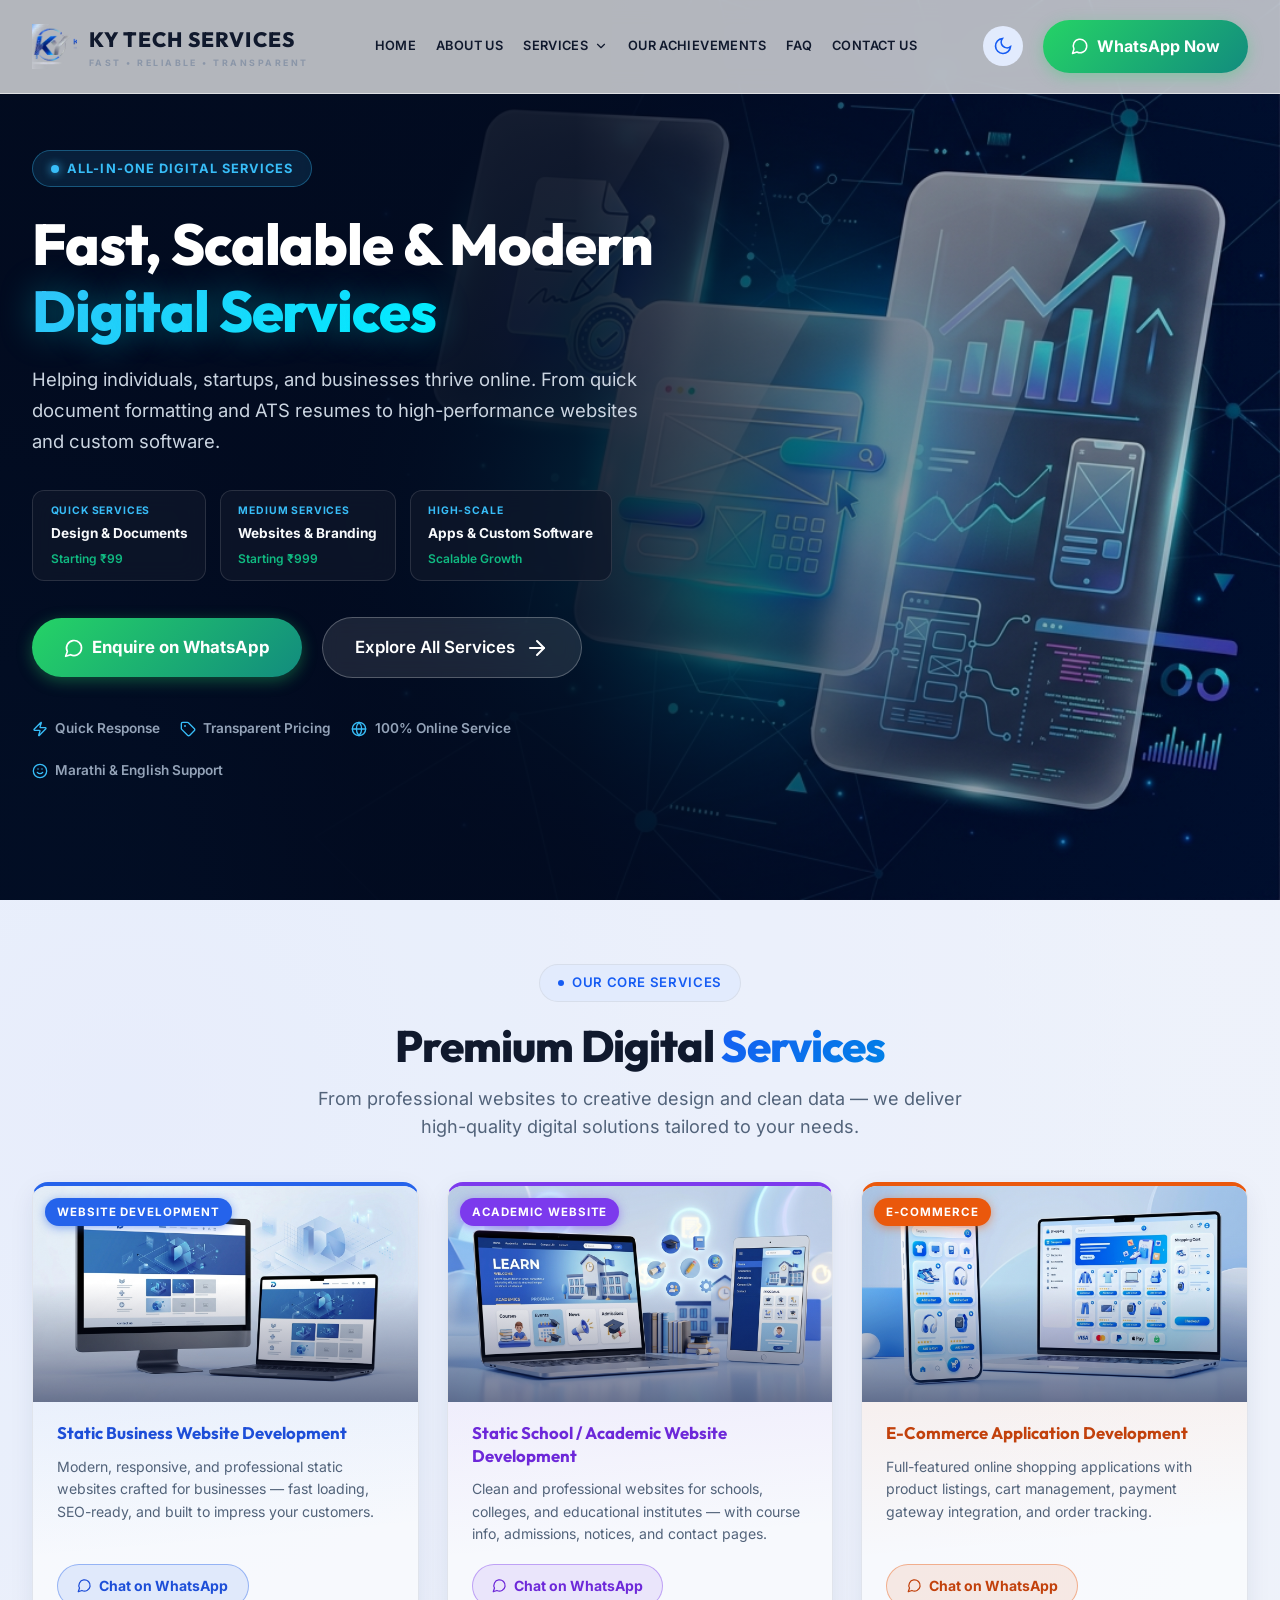
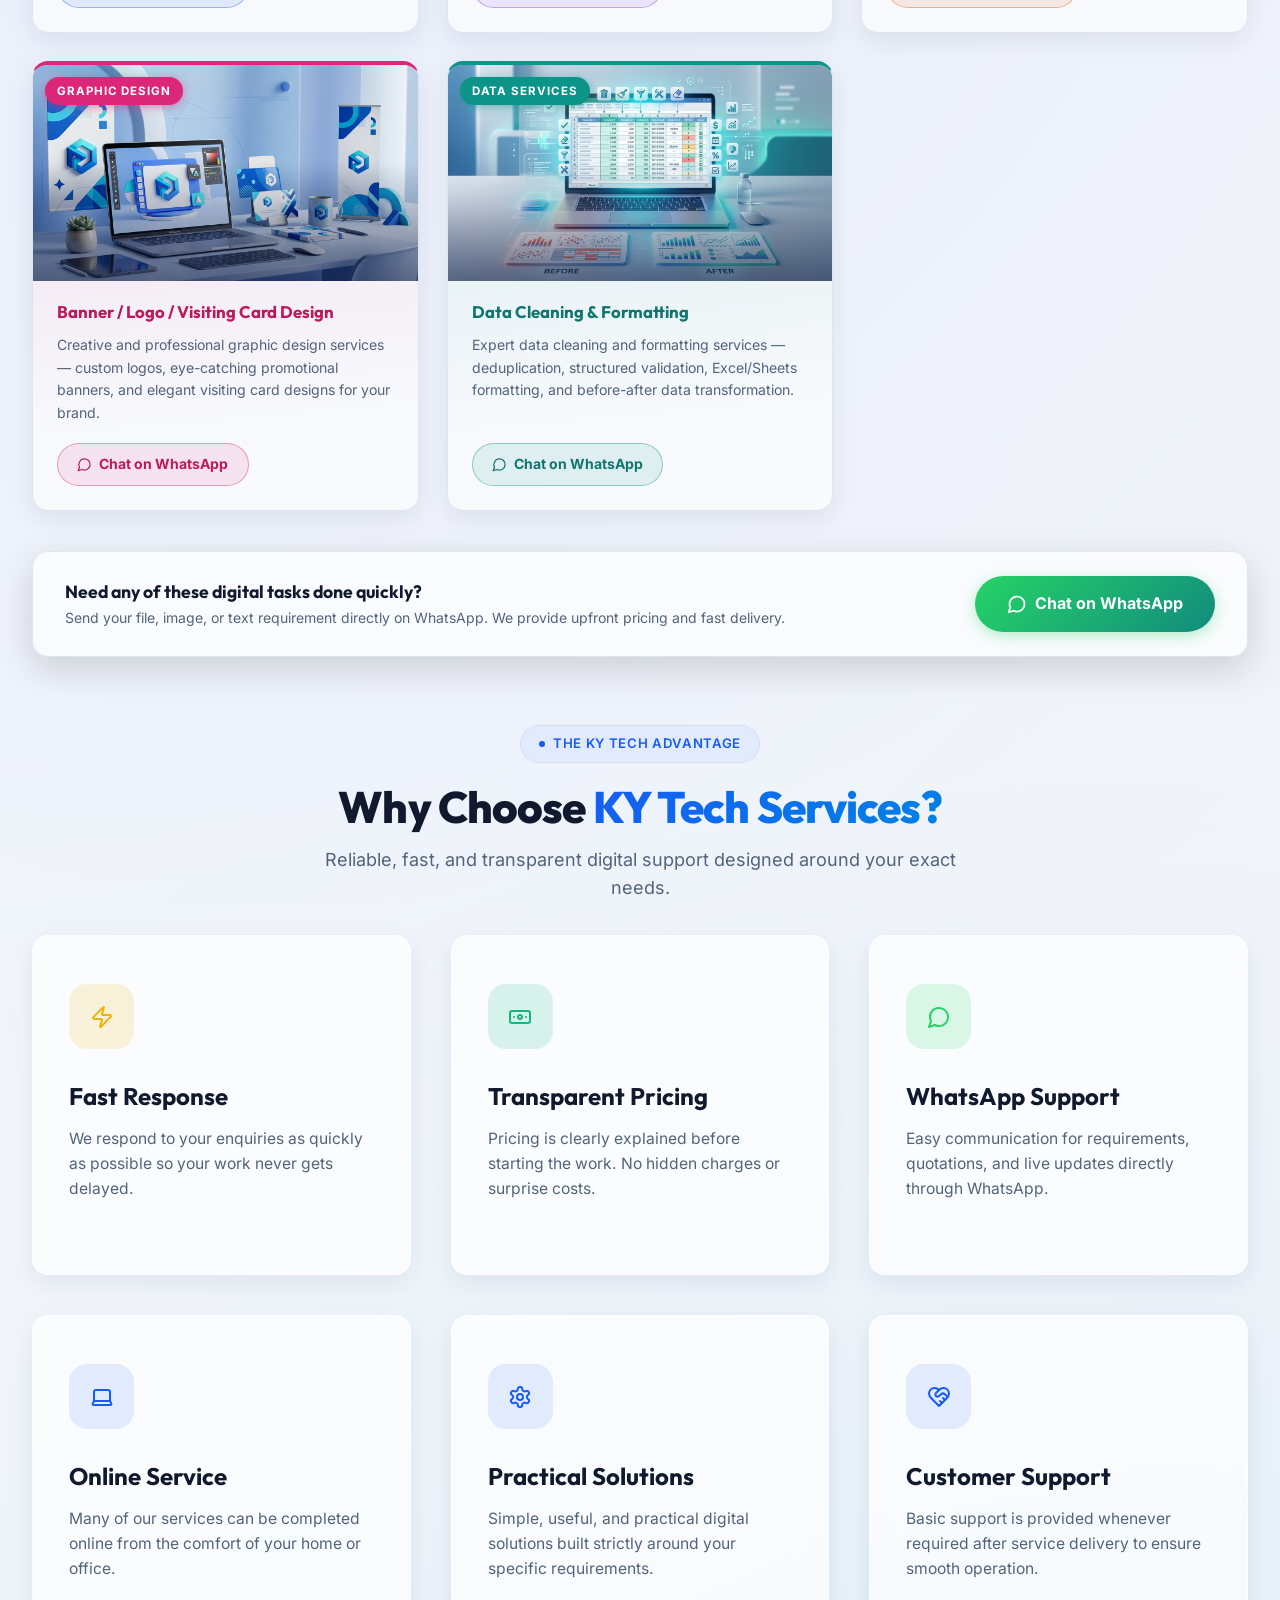
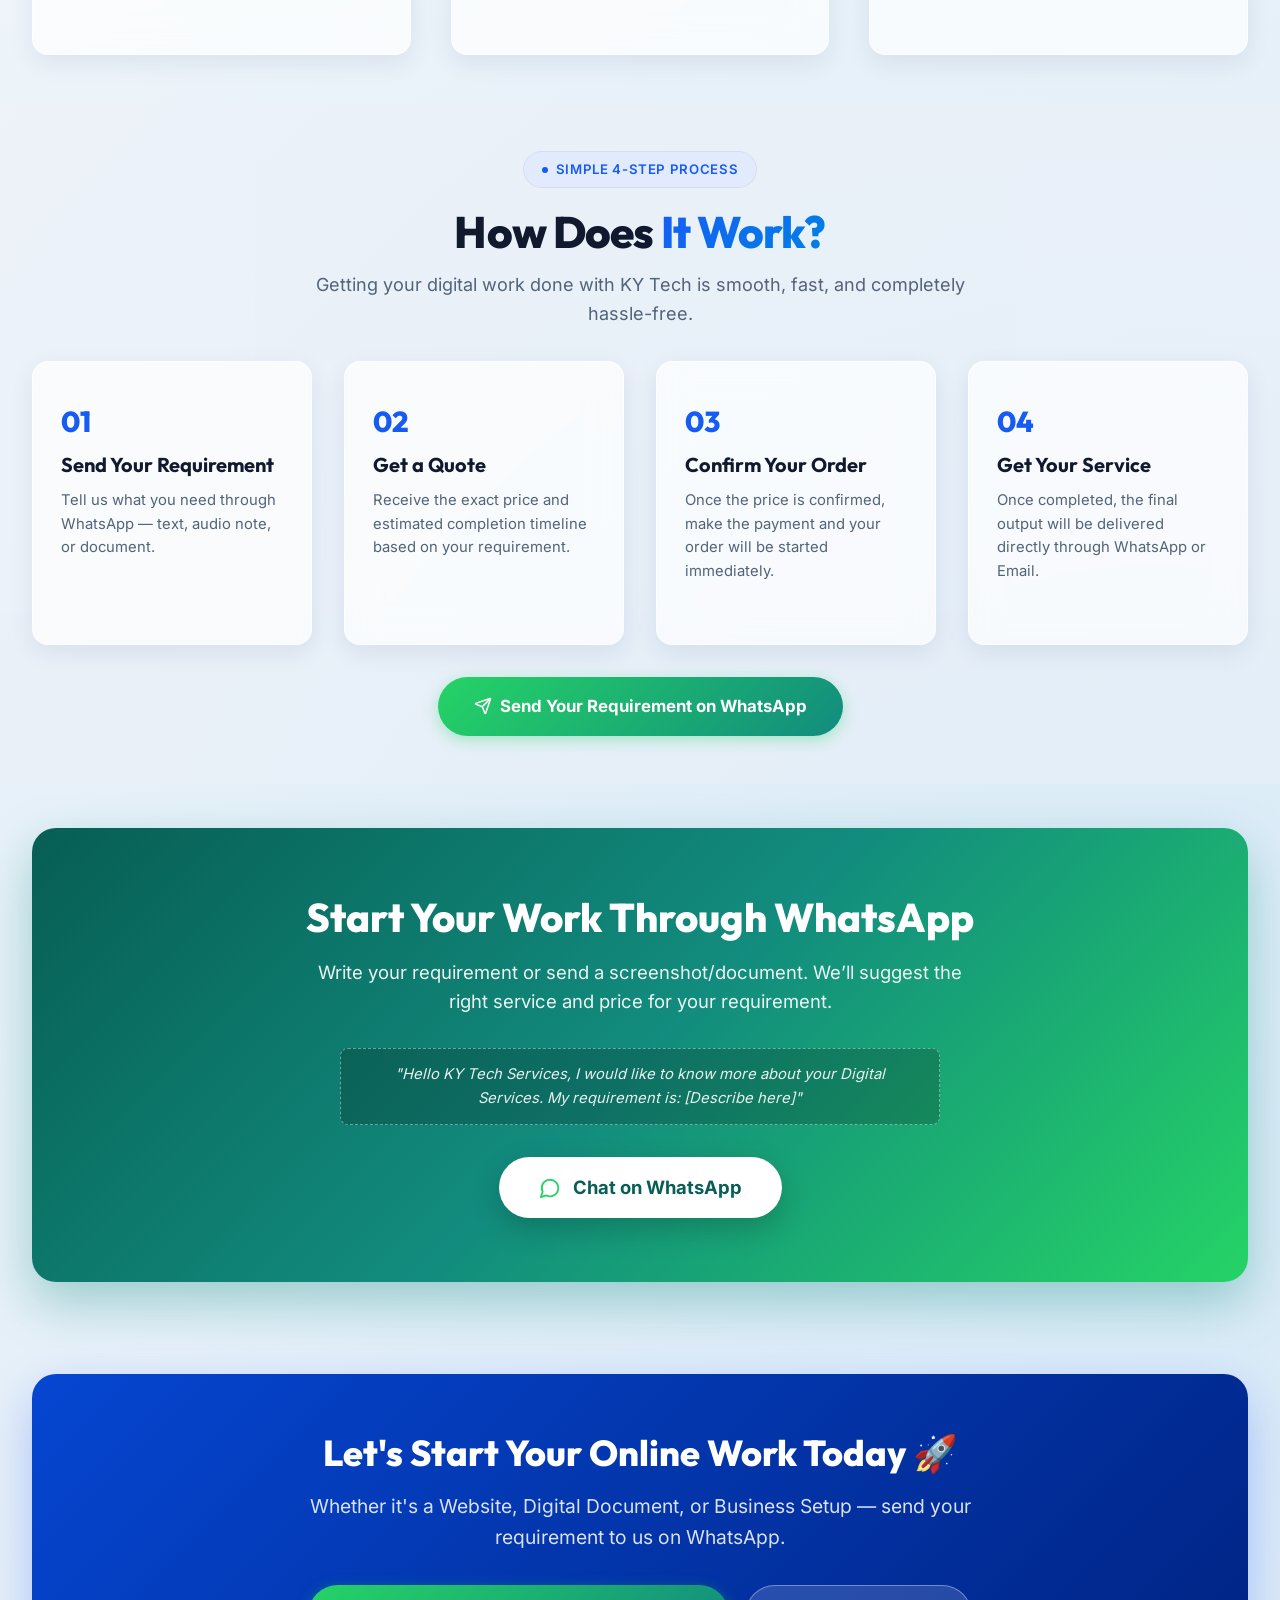
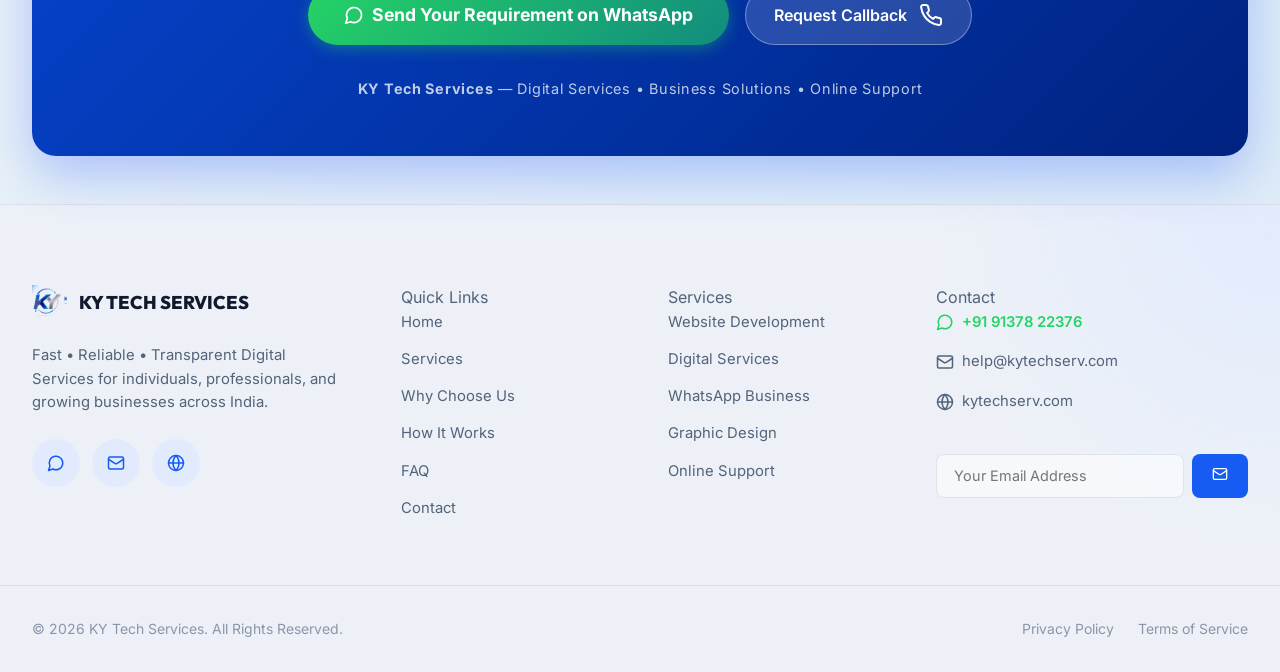
==== commit fff225f9: "feat: add FAQ page, service banners, nav fixes and color theming" ====
--- a/index.html
+++ b/index.html
@@ -33,7 +33,7 @@
     <!-- 1. HEADER / NAVIGATION -->
     <header class="header" id="main-header">
         <div class="container navbar">
-            <a href="#home" class="logo-link" id="logo-anchor">
+            <a href="index.html" class="logo-link" id="logo-anchor">
                 <img src="logo-icon.webp" alt="KY Tech Logo" class="logo-img-icon" width="45" height="45" style="height: 45px; width: auto; object-fit: contain; transition: transform var(--transition-normal);">
                 <div class="logo-text">
                     <span style="font-family: var(--font-heading); font-weight: 800; font-size: 1.3rem; letter-spacing: 0.05em; color: var(--text-primary);">KY TECH SERVICES</span>
@@ -43,7 +43,8 @@
 
             <!-- Menu items -->
             <nav class="nav-menu" id="nav-links">
-                <a href="#home" class="nav-link active">Home</a>
+                <a href="index.html" class="nav-link active">Home</a>
+                <a href="about.html" class="nav-link">About Us</a>
                 <div class="nav-item-dropdown">
                     <a href="services.html" class="nav-link nav-dropdown-toggle">
                         Services <i data-lucide="chevron-down" class="dropdown-chevron"></i>
@@ -60,15 +61,21 @@
                             <div class="submenu-icon"><i data-lucide="layers"></i></div>
                             <div class="submenu-text">
                                 <span class="submenu-title">Medium Services</span>
-                                <span class="submenu-sub">Websites, Apps &amp; Branding</span>
+                                <span class="submenu-sub">Websites, Branding &amp; SEO</span>
                             </div>
                         </a>
-                    </div>
-                </div>
-                <a href="#why-us" class="nav-link">Why Us</a>
-                <a href="#how-it-works" class="nav-link">How It Works</a>
-                <a href="#faq" class="nav-link">FAQ</a>
-                <a href="#contact" class="nav-link">Contact</a>
+                        <a href="services.html" class="submenu-link">
+                            <div class="submenu-icon"><i data-lucide="rocket"></i></div>
+                            <div class="submenu-text">
+                                <span class="submenu-title">High Scale Services</span>
+                                <span class="submenu-sub">Custom Apps &amp; Enterprise</span>
+                            </div>
+                        </a>
+                    </div>
+                </div>
+                <a href="achievements.html" class="nav-link">Our Achievements</a>
+                <a href="faq.html" class="nav-link">FAQ</a>
+                <a href="contact.html" class="nav-link">Contact Us</a>
             </nav>
 
             <!-- Actions (Theme Toggle & WhatsApp CTA) -->
@@ -166,449 +173,97 @@
             </div>
         </section>
 
-        <!-- 3. QUICK SERVICES (Starting From ₹99) -->
-        <section class="quick-services-section" id="quick-services" style="padding: 3.5rem 0 1.5rem 0; background: hsla(var(--bg-secondary-raw), 0.4);">
+        <!-- 3. FEATURED SERVICES BANNER SECTION -->
+        <section class="featured-services-section" id="quick-services" style="padding: 4rem 0 2rem 0; background: hsla(var(--bg-secondary-raw), 0.4);">
             <div class="container">
-                <div style="text-align: center; max-width: 750px; margin: 0 auto 2rem auto;">
+                <div style="text-align: center; max-width: 750px; margin: 0 auto 2.5rem auto;">
                     <div class="section-tag">
-                        <span class="dot"></span> Affordable Digital Help
-                    </div>
-                    <h2 class="section-title">Start Your Digital Work <span>From ₹99</span></h2>
+                        <span class="dot"></span> Our Core Services
+                    </div>
+                    <h2 class="section-title">Premium Digital <span>Services</span></h2>
                     <p class="section-desc" style="margin: 0 auto;">
-                        There’s no need to spend a lot on small digital tasks. Send your requirement on WhatsApp and get the right service and price.
+                        From professional websites to creative design and clean data &mdash; we deliver high-quality digital solutions tailored to your needs.
                     </p>
                 </div>
 
-                <!-- Single Service Content Banners (No Price, No Category) -->
-                <div class="service-banners-grid">
-                    
-                    <!-- 1. Banner Design -->
-                    <div class="service-banner-card">
-                        <div class="service-banner-header">
-                            <div class="service-banner-icon">
-                                <i data-lucide="image"></i>
-                            </div>
-                        </div>
-                        <div class="service-banner-body">
-                            <h3 class="service-banner-name">Banner Design</h3>
-                            <p class="service-banner-text">High-impact promotional, web and social media banner designs.</p>
-                        </div>
-                        <div class="service-banner-footer">
-                            <a href="https://wa.me/919137822376?text=Hello%20KY%20Tech%2C%20I%20want%20to%20order%20Banner%20Design.%20Details%3A%20" target="_blank" rel="noopener" class="service-banner-btn">
+                <!-- Featured Service Banner Cards -->
+                <div class="featured-banners-grid">
+
+                    <!-- 1. Static Business Website Development -->
+                    <div class="featured-banner-card">
+                        <div class="featured-banner-img-wrap">
+                            <img src="banner-business-website.jpg" alt="Static Business Website Development" class="featured-banner-img" loading="lazy" width="600" height="338">
+                            <div class="featured-banner-overlay"></div>
+                            <div class="featured-banner-badge">Website Development</div>
+                        </div>
+                        <div class="featured-banner-body">
+                            <h3 class="featured-banner-title">Static Business Website Development</h3>
+                            <p class="featured-banner-desc">Modern, responsive, and professional static websites crafted for businesses &mdash; fast loading, SEO-ready, and built to impress your customers.</p>
+                            <a href="https://wa.me/919137822376?text=Hello%20KY%20Tech%2C%20I%20want%20to%20enquire%20about%20Static%20Business%20Website%20Development.%20Details%3A%20" target="_blank" rel="noopener" class="featured-banner-btn">
                                 <i data-lucide="message-circle"></i> Chat on WhatsApp
                             </a>
                         </div>
                     </div>
 
-                    <!-- 2. Logo Design -->
-                    <div class="service-banner-card">
-                        <div class="service-banner-header">
-                            <div class="service-banner-icon">
-                                <i data-lucide="award"></i>
-                            </div>
-                        </div>
-                        <div class="service-banner-body">
-                            <h3 class="service-banner-name">Logo Design</h3>
-                            <p class="service-banner-text">Custom vector logo concepts with full branding identity.</p>
-                        </div>
-                        <div class="service-banner-footer">
-                            <a href="https://wa.me/919137822376?text=Hello%20KY%20Tech%2C%20I%20want%20to%20order%20Logo%20Design.%20Details%3A%20" target="_blank" rel="noopener" class="service-banner-btn">
+                    <!-- 2. Static School / Academic Website Development -->
+                    <div class="featured-banner-card">
+                        <div class="featured-banner-img-wrap">
+                            <img src="banner-school-website.jpg" alt="Static School / Academic Website Development" class="featured-banner-img" loading="lazy" width="600" height="338">
+                            <div class="featured-banner-overlay"></div>
+                            <div class="featured-banner-badge">Academic Website</div>
+                        </div>
+                        <div class="featured-banner-body">
+                            <h3 class="featured-banner-title">Static School / Academic Website Development</h3>
+                            <p class="featured-banner-desc">Clean and professional websites for schools, colleges, and educational institutes &mdash; with course info, admissions, notices, and contact pages.</p>
+                            <a href="https://wa.me/919137822376?text=Hello%20KY%20Tech%2C%20I%20want%20to%20enquire%20about%20Static%20School%20%2F%20Academic%20Website%20Development.%20Details%3A%20" target="_blank" rel="noopener" class="featured-banner-btn">
                                 <i data-lucide="message-circle"></i> Chat on WhatsApp
                             </a>
                         </div>
                     </div>
 
-                    <!-- 3. Visiting Card Design -->
-                    <div class="service-banner-card">
-                        <div class="service-banner-header">
-                            <div class="service-banner-icon">
-                                <i data-lucide="credit-card"></i>
-                            </div>
-                        </div>
-                        <div class="service-banner-body">
-                            <h3 class="service-banner-name">Visiting Card Design</h3>
-                            <p class="service-banner-text">Print-ready, elegant business and visiting card layouts.</p>
-                        </div>
-                        <div class="service-banner-footer">
-                            <a href="https://wa.me/919137822376?text=Hello%20KY%20Tech%2C%20I%20want%20to%20order%20Visiting%20Card%20Design.%20Details%3A%20" target="_blank" rel="noopener" class="service-banner-btn">
+                    <!-- 3. E-Commerce Application Development -->
+                    <div class="featured-banner-card">
+                        <div class="featured-banner-img-wrap">
+                            <img src="banner-ecommerce.jpg" alt="E-Commerce Application Development" class="featured-banner-img" loading="lazy" width="600" height="338">
+                            <div class="featured-banner-overlay"></div>
+                            <div class="featured-banner-badge">E-Commerce</div>
+                        </div>
+                        <div class="featured-banner-body">
+                            <h3 class="featured-banner-title">E-Commerce Application Development</h3>
+                            <p class="featured-banner-desc">Full-featured online shopping applications with product listings, cart management, payment gateway integration, and order tracking.</p>
+                            <a href="https://wa.me/919137822376?text=Hello%20KY%20Tech%2C%20I%20want%20to%20enquire%20about%20E-Commerce%20Application%20Development.%20Details%3A%20" target="_blank" rel="noopener" class="featured-banner-btn">
                                 <i data-lucide="message-circle"></i> Chat on WhatsApp
                             </a>
                         </div>
                     </div>
 
-                    <!-- 4. WhatsApp DP Design -->
-                    <div class="service-banner-card">
-                        <div class="service-banner-header">
-                            <div class="service-banner-icon">
-                                <i data-lucide="user-check"></i>
-                            </div>
-                        </div>
-                        <div class="service-banner-body">
-                            <h3 class="service-banner-name">WhatsApp DP Design</h3>
-                            <p class="service-banner-text">Crisp circular profile avatars and business status badges.</p>
-                        </div>
-                        <div class="service-banner-footer">
-                            <a href="https://wa.me/919137822376?text=Hello%20KY%20Tech%2C%20I%20want%20to%20order%20WhatsApp%20DP%20Design.%20Details%3A%20" target="_blank" rel="noopener" class="service-banner-btn">
+                    <!-- 4. Banner / Logo / Visiting Card Design -->
+                    <div class="featured-banner-card">
+                        <div class="featured-banner-img-wrap">
+                            <img src="banner-design-branding.jpg" alt="Banner / Logo / Visiting Card Design" class="featured-banner-img" loading="lazy" width="600" height="338">
+                            <div class="featured-banner-overlay"></div>
+                            <div class="featured-banner-badge">Graphic Design</div>
+                        </div>
+                        <div class="featured-banner-body">
+                            <h3 class="featured-banner-title">Banner / Logo / Visiting Card Design</h3>
+                            <p class="featured-banner-desc">Creative and professional graphic design services &mdash; custom logos, eye-catching promotional banners, and elegant visiting card designs for your brand.</p>
+                            <a href="https://wa.me/919137822376?text=Hello%20KY%20Tech%2C%20I%20want%20to%20enquire%20about%20Banner%20%2F%20Logo%20%2F%20Visiting%20Card%20Design.%20Details%3A%20" target="_blank" rel="noopener" class="featured-banner-btn">
                                 <i data-lucide="message-circle"></i> Chat on WhatsApp
                             </a>
                         </div>
                     </div>
 
-                    <!-- 5. Social Media Post Design -->
-                    <div class="service-banner-card">
-                        <div class="service-banner-header">
-                            <div class="service-banner-icon">
-                                <i data-lucide="share-2"></i>
-                            </div>
-                        </div>
-                        <div class="service-banner-body">
-                            <h3 class="service-banner-name">Social Media Post Design</h3>
-                            <p class="service-banner-text">Creative posts tailored for Instagram, Facebook, and LinkedIn.</p>
-                        </div>
-                        <div class="service-banner-footer">
-                            <a href="https://wa.me/919137822376?text=Hello%20KY%20Tech%2C%20I%20want%20to%20order%20Social%20Media%20Post%20Design.%20Details%3A%20" target="_blank" rel="noopener" class="service-banner-btn">
-                                <i data-lucide="message-circle"></i> Chat on WhatsApp
-                            </a>
-                        </div>
-                    </div>
-
-                    <!-- 6. Advertisement Creative -->
-                    <div class="service-banner-card">
-                        <div class="service-banner-header">
-                            <div class="service-banner-icon">
-                                <i data-lucide="sparkles"></i>
-                            </div>
-                        </div>
-                        <div class="service-banner-body">
-                            <h3 class="service-banner-name">Advertisement Creative</h3>
-                            <p class="service-banner-text">High-converting graphic creatives for paid ads and campaigns.</p>
-                        </div>
-                        <div class="service-banner-footer">
-                            <a href="https://wa.me/919137822376?text=Hello%20KY%20Tech%2C%20I%20want%20to%20order%20Advertisement%20Creative.%20Details%3A%20" target="_blank" rel="noopener" class="service-banner-btn">
-                                <i data-lucide="message-circle"></i> Chat on WhatsApp
-                            </a>
-                        </div>
-                    </div>
-
-                    <!-- 7. Blog Writing -->
-                    <div class="service-banner-card">
-                        <div class="service-banner-header">
-                            <div class="service-banner-icon">
-                                <i data-lucide="file-text"></i>
-                            </div>
-                        </div>
-                        <div class="service-banner-body">
-                            <h3 class="service-banner-name">Blog Writing</h3>
-                            <p class="service-banner-text">SEO-friendly, well-researched articles that boost your ranking.</p>
-                        </div>
-                        <div class="service-banner-footer">
-                            <a href="https://wa.me/919137822376?text=Hello%20KY%20Tech%2C%20I%20need%20Blog%20Writing%20service.%20Details%3A%20" target="_blank" rel="noopener" class="service-banner-btn">
-                                <i data-lucide="message-circle"></i> Chat on WhatsApp
-                            </a>
-                        </div>
-                    </div>
-
-                    <!-- 8. Advertisement Writing -->
-                    <div class="service-banner-card">
-                        <div class="service-banner-header">
-                            <div class="service-banner-icon">
-                                <i data-lucide="megaphone"></i>
-                            </div>
-                        </div>
-                        <div class="service-banner-body">
-                            <h3 class="service-banner-name">Advertisement Writing</h3>
-                            <p class="service-banner-text">Compelling ad copy, headlines, and call-to-actions that convert.</p>
-                        </div>
-                        <div class="service-banner-footer">
-                            <a href="https://wa.me/919137822376?text=Hello%20KY%20Tech%2C%20I%20need%20Advertisement%20Writing.%20Details%3A%20" target="_blank" rel="noopener" class="service-banner-btn">
-                                <i data-lucide="message-circle"></i> Chat on WhatsApp
-                            </a>
-                        </div>
-                    </div>
-
-                    <!-- 9. Social Media Content Writing -->
-                    <div class="service-banner-card">
-                        <div class="service-banner-header">
-                            <div class="service-banner-icon">
-                                <i data-lucide="message-square"></i>
-                            </div>
-                        </div>
-                        <div class="service-banner-body">
-                            <h3 class="service-banner-name">Social Media Content Writing</h3>
-                            <p class="service-banner-text">Engaging captions, trending hashtags, and audience-hooking copies.</p>
-                        </div>
-                        <div class="service-banner-footer">
-                            <a href="https://wa.me/919137822376?text=Hello%20KY%20Tech%2C%20I%20need%20Social%20Media%20Content%20Writing.%20Details%3A%20" target="_blank" rel="noopener" class="service-banner-btn">
-                                <i data-lucide="message-circle"></i> Chat on WhatsApp
-                            </a>
-                        </div>
-                    </div>
-
-                    <!-- 10. Marathi ↔ English Translation -->
-                    <div class="service-banner-card">
-                        <div class="service-banner-header">
-                            <div class="service-banner-icon">
-                                <i data-lucide="languages"></i>
-                            </div>
-                        </div>
-                        <div class="service-banner-body">
-                            <h3 class="service-banner-name">Marathi ↔ English Translation</h3>
-                            <p class="service-banner-text">Fluent and culturally accurate translation between Marathi and English.</p>
-                        </div>
-                        <div class="service-banner-footer">
-                            <a href="https://wa.me/919137822376?text=Hello%20KY%20Tech%2C%20I%20need%20Marathi%20to%20English%20Translation.%20Details%3A%20" target="_blank" rel="noopener" class="service-banner-btn">
-                                <i data-lucide="message-circle"></i> Chat on WhatsApp
-                            </a>
-                        </div>
-                    </div>
-
-                    <!-- 11. Other Language Translation -->
-                    <div class="service-banner-card">
-                        <div class="service-banner-header">
-                            <div class="service-banner-icon">
-                                <i data-lucide="globe"></i>
-                            </div>
-                        </div>
-                        <div class="service-banner-body">
-                            <h3 class="service-banner-name">Other Language Translation</h3>
-                            <p class="service-banner-text">Professional multi-language translation for documents and web.</p>
-                        </div>
-                        <div class="service-banner-footer">
-                            <a href="https://wa.me/919137822376?text=Hello%20KY%20Tech%2C%20I%20need%20Language%20Translation%20service.%20Details%3A%20" target="_blank" rel="noopener" class="service-banner-btn">
-                                <i data-lucide="message-circle"></i> Chat on WhatsApp
-                            </a>
-                        </div>
-                    </div>
-
-                    <!-- 12. Banner/Post Text Translation -->
-                    <div class="service-banner-card">
-                        <div class="service-banner-header">
-                            <div class="service-banner-icon">
-                                <i data-lucide="type"></i>
-                            </div>
-                        </div>
-                        <div class="service-banner-body">
-                            <h3 class="service-banner-name">Banner/Post Text Translation</h3>
-                            <p class="service-banner-text">Concise, catchy multilingual headlines for promotional creatives.</p>
-                        </div>
-                        <div class="service-banner-footer">
-                            <a href="https://wa.me/919137822376?text=Hello%20KY%20Tech%2C%20I%20need%20Banner%2FPost%20Text%20Translation.%20Details%3A%20" target="_blank" rel="noopener" class="service-banner-btn">
-                                <i data-lucide="message-circle"></i> Chat on WhatsApp
-                            </a>
-                        </div>
-                    </div>
-
-                    <!-- 13. Professional Resume Creation -->
-                    <div class="service-banner-card">
-                        <div class="service-banner-header">
-                            <div class="service-banner-icon">
-                                <i data-lucide="file-badge"></i>
-                            </div>
-                        </div>
-                        <div class="service-banner-body">
-                            <h3 class="service-banner-name">Professional Resume Creation</h3>
-                            <p class="service-banner-text">Modern, ATS-optimized resumes crafted to win interviews.</p>
-                        </div>
-                        <div class="service-banner-footer">
-                            <a href="https://wa.me/919137822376?text=Hello%20KY%20Tech%2C%20I%20want%20to%20create%20a%20Professional%20Resume.%20Details%3A%20" target="_blank" rel="noopener" class="service-banner-btn">
-                                <i data-lucide="message-circle"></i> Chat on WhatsApp
-                            </a>
-                        </div>
-                    </div>
-
-                    <!-- 14. Online Application & Form Assistance -->
-                    <div class="service-banner-card">
-                        <div class="service-banner-header">
-                            <div class="service-banner-icon">
-                                <i data-lucide="clipboard-check"></i>
-                            </div>
-                        </div>
-                        <div class="service-banner-body">
-                            <h3 class="service-banner-name">Online Application &amp; Form Assistance</h3>
-                            <p class="service-banner-text">Error-free submission for exams, government schemes &amp; portals.</p>
-                        </div>
-                        <div class="service-banner-footer">
-                            <a href="https://wa.me/919137822376?text=Hello%20KY%20Tech%2C%20I%20need%20Online%20Application%20%26%20Form%20Assistance.%20Details%3A%20" target="_blank" rel="noopener" class="service-banner-btn">
-                                <i data-lucide="message-circle"></i> Chat on WhatsApp
-                            </a>
-                        </div>
-                    </div>
-
-                    <!-- 15. Document Formatting -->
-                    <div class="service-banner-card">
-                        <div class="service-banner-header">
-                            <div class="service-banner-icon">
-                                <i data-lucide="align-left"></i>
-                            </div>
-                        </div>
-                        <div class="service-banner-body">
-                            <h3 class="service-banner-name">Document Formatting</h3>
-                            <p class="service-banner-text">Polished layout styling, fonts, tables, margins &amp; headers.</p>
-                        </div>
-                        <div class="service-banner-footer">
-                            <a href="https://wa.me/919137822376?text=Hello%20KY%20Tech%2C%20I%20need%20Document%20Formatting%20assistance.%20Details%3A%20" target="_blank" rel="noopener" class="service-banner-btn">
-                                <i data-lucide="message-circle"></i> Chat on WhatsApp
-                            </a>
-                        </div>
-                    </div>
-
-                    <!-- 16. Excel Data Entry -->
-                    <div class="service-banner-card">
-                        <div class="service-banner-header">
-                            <div class="service-banner-icon">
-                                <i data-lucide="table"></i>
-                            </div>
-                        </div>
-                        <div class="service-banner-body">
-                            <h3 class="service-banner-name">Excel Data Entry</h3>
-                            <p class="service-banner-text">Fast, accurate spreadsheet data compilation and entry.</p>
-                        </div>
-                        <div class="service-banner-footer">
-                            <a href="https://wa.me/919137822376?text=Hello%20KY%20Tech%2C%20I%20need%20Excel%20Data%20Entry.%20Details%3A%20" target="_blank" rel="noopener" class="service-banner-btn">
-                                <i data-lucide="message-circle"></i> Chat on WhatsApp
-                            </a>
-                        </div>
-                    </div>
-
-                    <!-- 17. Google Sheets Data Entry -->
-                    <div class="service-banner-card">
-                        <div class="service-banner-header">
-                            <div class="service-banner-icon">
-                                <i data-lucide="sheet"></i>
-                            </div>
-                        </div>
-                        <div class="service-banner-body">
-                            <h3 class="service-banner-name">Google Sheets Data Entry</h3>
-                            <p class="service-banner-text">Real-time cloud spreadsheet setup, formulas, and updates.</p>
-                        </div>
-                        <div class="service-banner-footer">
-                            <a href="https://wa.me/919137822376?text=Hello%20KY%20Tech%2C%20I%20need%20Google%20Sheets%20Data%20Entry.%20Details%3A%20" target="_blank" rel="noopener" class="service-banner-btn">
-                                <i data-lucide="message-circle"></i> Chat on WhatsApp
-                            </a>
-                        </div>
-                    </div>
-
-                    <!-- 18. Copy-Paste Data Entry -->
-                    <div class="service-banner-card">
-                        <div class="service-banner-header">
-                            <div class="service-banner-icon">
-                                <i data-lucide="copy"></i>
-                            </div>
-                        </div>
-                        <div class="service-banner-body">
-                            <h3 class="service-banner-name">Copy-Paste Data Entry</h3>
-                            <p class="service-banner-text">Meticulous manual data extraction across web, PDFs and sheets.</p>
-                        </div>
-                        <div class="service-banner-footer">
-                            <a href="https://wa.me/919137822376?text=Hello%20KY%20Tech%2C%20I%20need%20Copy-Paste%20Data%20Entry.%20Details%3A%20" target="_blank" rel="noopener" class="service-banner-btn">
-                                <i data-lucide="message-circle"></i> Chat on WhatsApp
-                            </a>
-                        </div>
-                    </div>
-
-                    <!-- 19. Data Cleaning -->
-                    <div class="service-banner-card">
-                        <div class="service-banner-header">
-                            <div class="service-banner-icon">
-                                <i data-lucide="filter"></i>
-                            </div>
-                        </div>
-                        <div class="service-banner-body">
-                            <h3 class="service-banner-name">Data Cleaning</h3>
-                            <p class="service-banner-text">Deduplication, formatting fix, and structured validation.</p>
-                        </div>
-                        <div class="service-banner-footer">
-                            <a href="https://wa.me/919137822376?text=Hello%20KY%20Tech%2C%20I%20need%20Data%20Cleaning.%20Details%3A%20" target="_blank" rel="noopener" class="service-banner-btn">
-                                <i data-lucide="message-circle"></i> Chat on WhatsApp
-                            </a>
-                        </div>
-                    </div>
-
-                    <!-- 20. Excel Formatting -->
-                    <div class="service-banner-card">
-                        <div class="service-banner-header">
-                            <div class="service-banner-icon">
-                                <i data-lucide="layout-grid"></i>
-                            </div>
-                        </div>
-                        <div class="service-banner-body">
-                            <h3 class="service-banner-name">Excel Formatting</h3>
-                            <p class="service-banner-text">Formulas, charts, conditional styling, and clean dashboards.</p>
-                        </div>
-                        <div class="service-banner-footer">
-                            <a href="https://wa.me/919137822376?text=Hello%20KY%20Tech%2C%20I%20need%20Excel%20Formatting.%20Details%3A%20" target="_blank" rel="noopener" class="service-banner-btn">
-                                <i data-lucide="message-circle"></i> Chat on WhatsApp
-                            </a>
-                        </div>
-                    </div>
-
-                    <!-- 21. PDF → Word / Excel -->
-                    <div class="service-banner-card">
-                        <div class="service-banner-header">
-                            <div class="service-banner-icon">
-                                <i data-lucide="arrow-right-left"></i>
-                            </div>
-                        </div>
-                        <div class="service-banner-body">
-                            <h3 class="service-banner-name">PDF → Word / Excel</h3>
-                            <p class="service-banner-text">Precision conversions preserving original tables, fonts and layout.</p>
-                        </div>
-                        <div class="service-banner-footer">
-                            <a href="https://wa.me/919137822376?text=Hello%20KY%20Tech%2C%20I%20need%20PDF%20to%20Word%20%2F%20Excel%20conversion.%20Details%3A%20" target="_blank" rel="noopener" class="service-banner-btn">
-                                <i data-lucide="message-circle"></i> Chat on WhatsApp
-                            </a>
-                        </div>
-                    </div>
-
-                    <!-- 22. Word → PDF -->
-                    <div class="service-banner-card">
-                        <div class="service-banner-header">
-                            <div class="service-banner-icon">
-                                <i data-lucide="file-down"></i>
-                            </div>
-                        </div>
-                        <div class="service-banner-body">
-                            <h3 class="service-banner-name">Word → PDF</h3>
-                            <p class="service-banner-text">High-resolution, print-ready and web-optimized PDF exports.</p>
-                        </div>
-                        <div class="service-banner-footer">
-                            <a href="https://wa.me/919137822376?text=Hello%20KY%20Tech%2C%20I%20need%20Word%20to%20PDF%20conversion.%20Details%3A%20" target="_blank" rel="noopener" class="service-banner-btn">
-                                <i data-lucide="message-circle"></i> Chat on WhatsApp
-                            </a>
-                        </div>
-                    </div>
-
-                    <!-- 23. Excel ↔ CSV -->
-                    <div class="service-banner-card">
-                        <div class="service-banner-header">
-                            <div class="service-banner-icon">
-                                <i data-lucide="refresh-cw"></i>
-                            </div>
-                        </div>
-                        <div class="service-banner-body">
-                            <h3 class="service-banner-name">Excel ↔ CSV</h3>
-                            <p class="service-banner-text">Clean format conversions formatted for databases and CRM imports.</p>
-                        </div>
-                        <div class="service-banner-footer">
-                            <a href="https://wa.me/919137822376?text=Hello%20KY%20Tech%2C%20I%20need%20Excel%20CSV%20conversion.%20Details%3A%20" target="_blank" rel="noopener" class="service-banner-btn">
-                                <i data-lucide="message-circle"></i> Chat on WhatsApp
-                            </a>
-                        </div>
-                    </div>
-
-                    <!-- 24. File & Data Conversion -->
-                    <div class="service-banner-card">
-                        <div class="service-banner-header">
-                            <div class="service-banner-icon">
-                                <i data-lucide="files"></i>
-                            </div>
-                        </div>
-                        <div class="service-banner-body">
-                            <h3 class="service-banner-name">File &amp; Data Conversion</h3>
-                            <p class="service-banner-text">Universal conversion for documents, data, sheets, and image files.</p>
-                        </div>
-                        <div class="service-banner-footer">
-                            <a href="https://wa.me/919137822376?text=Hello%20KY%20Tech%2C%20I%20need%20File%20%26%20Data%20Conversion.%20Details%3A%20" target="_blank" rel="noopener" class="service-banner-btn">
+                    <!-- 5. Data Cleaning & Formatting -->
+                    <div class="featured-banner-card">
+                        <div class="featured-banner-img-wrap">
+                            <img src="banner-data-cleaning.jpg" alt="Data Cleaning &amp; Formatting" class="featured-banner-img" loading="lazy" width="600" height="338">
+                            <div class="featured-banner-overlay"></div>
+                            <div class="featured-banner-badge">Data Services</div>
+                        </div>
+                        <div class="featured-banner-body">
+                            <h3 class="featured-banner-title">Data Cleaning &amp; Formatting</h3>
+                            <p class="featured-banner-desc">Expert data cleaning and formatting services &mdash; deduplication, structured validation, Excel/Sheets formatting, and before-after data transformation.</p>
+                            <a href="https://wa.me/919137822376?text=Hello%20KY%20Tech%2C%20I%20want%20to%20enquire%20about%20Data%20Cleaning%20%26%20Formatting.%20Details%3A%20" target="_blank" rel="noopener" class="featured-banner-btn">
                                 <i data-lucide="message-circle"></i> Chat on WhatsApp
                             </a>
                         </div>
@@ -783,89 +438,6 @@
                     <a href="https://wa.me/919137822376?text=Hello%20KY%20Tech%20Services%2C%20I%20would%20like%20to%20know%20more%20about%20your%20Digital%20Services.%20My%20requirement%20is%3A%20" target="_blank" rel="noopener" class="btn" style="background: #ffffff; color: #075E54; font-weight: 800; font-size: 1.15rem; padding: 1rem 2.5rem; box-shadow: 0 10px 30px rgba(0, 0, 0, 0.2);">
                         <i data-lucide="message-circle" style="width: 22px; height: 22px; color: #25D366;"></i> Chat on WhatsApp
                     </a>
-                </div>
-            </div>
-        </section>
-
-        <!-- 11. FAQ -->
-        <section class="faq-section" id="faq" style="padding: 3rem 0; background: hsla(var(--bg-secondary-raw), 0.35);">
-            <div class="container">
-                <div style="text-align: center; max-width: 750px; margin: 0 auto 2rem auto;">
-                    <div class="section-tag">
-                        <span class="dot"></span> Got Questions?
-                    </div>
-                    <h2 class="section-title">Frequently Asked <span>Questions</span></h2>
-                    <p class="section-desc" style="margin: 0 auto;">
-                        Find quick answers to common questions about our services, pricing, and process.
-                    </p>
-                </div>
-
-                <div class="faq-accordion">
-                    <!-- Q1 -->
-                    <div class="faq-item active">
-                        <div class="faq-question">
-                            <span>Q. Are the services available online?</span>
-                            <i data-lucide="chevron-down" class="faq-icon-arrow"></i>
-                        </div>
-                        <div class="faq-answer">
-                            Yes. We try to complete available services online whenever possible, allowing you to get your work done from the convenience of your home or office.
-                        </div>
-                    </div>
-
-                    <!-- Q2 -->
-                    <div class="faq-item">
-                        <div class="faq-question">
-                            <span>Q. What is the minimum price?</span>
-                            <i data-lucide="chevron-down" class="faq-icon-arrow"></i>
-                        </div>
-                        <div class="faq-answer">
-                            Quick Digital Services are available starting from ₹99 for basic document and formatting tasks.
-                        </div>
-                    </div>
-
-                    <!-- Q3 -->
-                    <div class="faq-item">
-                        <div class="faq-question">
-                            <span>Q. How is the final price decided?</span>
-                            <i data-lucide="chevron-down" class="faq-icon-arrow"></i>
-                        </div>
-                        <div class="faq-answer">
-                            A clear and final quotation is provided after reviewing your exact requirement. We discuss the scope in advance before starting work.
-                        </div>
-                    </div>
-
-                    <!-- Q4 -->
-                    <div class="faq-item">
-                        <div class="faq-question">
-                            <span>Q. When do I need to make the payment?</span>
-                            <i data-lucide="chevron-down" class="faq-icon-arrow"></i>
-                        </div>
-                        <div class="faq-answer">
-                            Payment terms will be clearly explained in advance depending on the type of service. Usually, small tasks require simple upfront or milestone-based payments.
-                        </div>
-                    </div>
-
-                    <!-- Q5 -->
-                    <div class="faq-item">
-                        <div class="faq-question">
-                            <span>Q. Do you provide urgent services?</span>
-                            <i data-lucide="chevron-down" class="faq-icon-arrow"></i>
-                        </div>
-                        <div class="faq-answer">
-                            Urgent service may be available depending on the type of work and current team availability. Simply mention your urgency on WhatsApp!
-                        </div>
-                    </div>
-
-                    <!-- Q6 -->
-                    <div class="faq-item">
-                        <div class="faq-question">
-                            <span>Q. Can I make an enquiry through WhatsApp?</span>
-                            <i data-lucide="chevron-down" class="faq-icon-arrow"></i>
-                        </div>
-                        <div class="faq-answer">
-                            Yes. You can send your requirement directly through WhatsApp anytime. Our team will review and respond promptly.
-                        </div>
-                    </div>
                 </div>
             </div>
         </section>
@@ -924,7 +496,7 @@
                     <a href="services.html">Services</a>
                     <a href="#why-us">Why Choose Us</a>
                     <a href="#how-it-works">How It Works</a>
-                    <a href="#faq">FAQ</a>
+                    <a href="faq.html">FAQ</a>
                     <a href="#contact">Contact</a>
                 </div>
             </div>
--- a/styles.css
+++ b/styles.css
@@ -1 +1 @@
-:root{--font-heading:'Outfit','Inter',sans-serif;--font-body:'Inter',sans-serif;--bg-primary-raw:210,50%,98%;--bg-secondary-raw:220,40%,95%;--bg-card-raw:0,0%,100%;--bg-glass-raw:255,255,255;--text-primary:hsl(222,47%,12%);--text-secondary:hsl(215,20%,40%);--text-light:hsl(215,15%,60%);--primary:hsl(221,90%,52%);--primary-gradient:linear-gradient(135deg,hsl(221,90%,52%) 0%,hsl(206,100%,45%) 100%);--primary-light:hsl(221,90%,94%);--accent:hsl(199,95%,48%);--accent-glow:rgba(0,145,255,0.4);--border-color:hsla(220,20%,85%,0.6);--border-glass:rgba(255,255,255,0.6);--shadow-sm:0 2px 8px rgba(0,0,0,0.05);--shadow-md:0 8px 24px rgba(27,43,89,0.08);--shadow-lg:0 16px 40px rgba(27,43,89,0.12);--shadow-glow:0 0 25px rgba(0,102,255,0.25);--transition-fast:0.2s cubic-bezier(0.4,0,0.2,1);--transition-normal:0.4s cubic-bezier(0.4,0,0.2,1);--transition-slow:0.8s cubic-bezier(0.4,0,0.2,1);--radius-sm:8px;--radius-md:16px;--radius-lg:24px;--radius-full:9999px;}[data-theme="dark"]{--bg-primary-raw:222,47%,8%;--bg-secondary-raw:224,64%,4%;--bg-card-raw:222,40%,12%;--bg-glass-raw:30,41,59;--text-primary:hsl(210,40%,98%);--text-secondary:hsl(215,20%,75%);--text-light:hsl(215,15%,55%);--primary:hsl(217,95%,56%);--primary-gradient:linear-gradient(135deg,hsl(217,95%,56%) 0%,hsl(199,95%,48%) 100%);--primary-light:hsla(217,95%,56%,0.15);--accent:hsl(188,95%,50%);--accent-glow:rgba(0,229,255,0.3);--border-color:hsla(222,30%,20%,0.8);--border-glass:rgba(255,255,255,0.05);--shadow-sm:0 2px 8px rgba(0,0,0,0.3);--shadow-md:0 8px 32px rgba(0,0,0,0.5);--shadow-lg:0 16px 50px rgba(0,0,0,0.7);--shadow-glow:0 0 35px rgba(0,122,255,0.4);}#theme-bg-provider{display:none;}body{background:radial-gradient(circle at 10% 20%,var(--primary-light) 0%,transparent 40%),radial-gradient(circle at 90% 80%,hsla(199,95%,48%,0.1) 0%,transparent 45%),linear-gradient(135deg,hsl(var(--bg-primary-raw)) 0%,hsl(var(--bg-secondary-raw)) 100%);color:var(--text-primary);}*,*::before,*::after{box-sizing:border-box;margin:0;padding:0;}html{scroll-behavior:smooth;font-size:16px;-webkit-tap-highlight-color:transparent;}body{font-family:var(--font-body);font-weight:400;line-height:1.6;overflow-x:hidden;min-height:100vh;transition:background-color var(--transition-normal),color var(--transition-normal);}h1,h2,h3,h4,h5,h6{font-family:var(--font-heading);font-weight:700;line-height:1.25;color:var(--text-primary);}a{color:inherit;text-decoration:none;transition:color var(--transition-fast);}img{max-width:100%;height:auto;display:block;}button,input,textarea,select{font-family:inherit;font-size:inherit;color:inherit;background:none;border:none;outline:none;}ul{list-style:none;}.container{width:100%;max-width:1280px;margin:0 auto;padding:0 2rem;}section{padding:3.25rem 0;position:relative;}.section-tag{display:inline-flex;align-items:center;gap:0.5rem;padding:0.45rem 1.1rem;background:var(--primary-light);color:var(--primary);border-radius:var(--radius-full);font-size:0.825rem;font-weight:600;letter-spacing:0.05em;text-transform:uppercase;margin-bottom:1rem;border:1px solid var(--border-color);}.section-tag .dot{width:6px;height:6px;background-color:var(--primary);border-radius:50%;animation:pulseGlow 2s infinite;}.section-title{font-size:2.75rem;font-weight:800;margin-bottom:0.75rem;letter-spacing:-0.02em;}.section-title span{background:var(--primary-gradient);-webkit-background-clip:text;-webkit-text-fill-color:transparent;}.section-desc{font-size:1.125rem;color:var(--text-secondary);max-width:650px;margin-bottom:2rem;}.btn{display:inline-flex;align-items:center;justify-content:center;gap:0.75rem;padding:0.85rem 1.75rem;border-radius:var(--radius-full);font-weight:600;cursor:pointer;transition:transform var(--transition-fast),box-shadow var(--transition-fast),background var(--transition-fast),border-color var(--transition-fast);position:relative;overflow:hidden;}.btn-primary{background:var(--primary-gradient);color:#fff;box-shadow:0 4px 15px rgba(0,102,255,0.2);}.btn-primary:hover{transform:translateY(-2px);box-shadow:0 8px 25px rgba(0,102,255,0.4),var(--shadow-glow);}.btn-primary::after{content:'';position:absolute;top:0;left:-50%;width:200%;height:100%;background:linear-gradient(to right,transparent,rgba(255,255,255,0.25),transparent);transform:skewX(-30deg);transition:0.75s;opacity:0;}.btn-primary:hover::after{left:120%;opacity:1;}.btn-secondary{border:1px solid var(--primary);color:var(--primary);background:transparent;}.btn-secondary:hover{background:var(--primary-light);transform:translateY(-2px);box-shadow:var(--shadow-sm);}.btn-icon{font-size:1.1rem;transition:transform var(--transition-fast);}.btn:hover .btn-icon{transform:translateX(3px);}.btn-circle{width:48px;height:48px;border-radius:50%;display:inline-flex;align-items:center;justify-content:center;background:var(--primary-light);color:var(--primary);cursor:pointer;transition:background var(--transition-fast),transform var(--transition-fast);}.btn-circle:hover{background:var(--primary);color:#fff;transform:scale(1.1);}.glass-card{background:rgba(var(--bg-glass-raw),0.7);backdrop-filter:blur(16px);-webkit-backdrop-filter:blur(16px);border:1px solid var(--border-glass);border-radius:var(--radius-md);box-shadow:var(--shadow-md);transition:transform var(--transition-normal),box-shadow var(--transition-normal),border-color var(--transition-normal);}.glass-card:hover{border-color:rgba(var(--bg-glass-raw),0.9);box-shadow:var(--shadow-lg);}.header{position:fixed;top:0;left:0;width:100%;z-index:1000;background:rgba(var(--bg-glass-raw),0.7);backdrop-filter:blur(12px);-webkit-backdrop-filter:blur(12px);border-bottom:1px solid var(--border-glass);transition:background var(--transition-fast),padding var(--transition-fast);padding:1.25rem 0;}.header.scrolled{padding:0.75rem 0;box-shadow:var(--shadow-sm);}.navbar{display:flex;align-items:center;justify-content:space-between;}.logo-link{display:flex;align-items:center;gap:0.75rem;}.logo-img-main{transition:filter var(--transition-normal);}[data-theme="dark"] .logo-img-main{filter:invert(0.9) hue-rotate(180deg);}.logo-svg{height:45px;width:auto;transition:transform var(--transition-normal);}.logo-link:hover .logo-svg{transform:rotate(5deg) scale(1.05);}.nav-menu{display:flex;align-items:center;gap:2.25rem;}.nav-link{font-size:0.9rem;font-weight:600;color:var(--text-primary);position:relative;padding:0.5rem 0;letter-spacing:0.03em;text-transform:uppercase;}.nav-link::after{content:'';position:absolute;bottom:0;left:0;width:0;height:2px;background:var(--primary-gradient);transition:width var(--transition-fast);border-radius:var(--radius-full);}.nav-link:hover,.nav-link.active{color:var(--primary);}.nav-link:hover::after,.nav-link.active::after{width:100%;}.nav-item-dropdown{position:relative;display:inline-flex;align-items:center;}.nav-dropdown-toggle{display:inline-flex;align-items:center;gap:0.35rem;cursor:pointer;}.dropdown-chevron{width:14px;height:14px;transition:transform var(--transition-fast);}.nav-item-dropdown:hover .dropdown-chevron,.nav-item-dropdown:focus-within .dropdown-chevron{transform:rotate(180deg);}.nav-submenu{position:absolute;top:100%;left:50%;transform:translateX(-50%) translateY(8px);min-width:225px;background:rgba(var(--bg-glass-raw),0.96);backdrop-filter:blur(20px);-webkit-backdrop-filter:blur(20px);border:1px solid var(--border-glass);border-radius:var(--radius-md);padding:0.55rem;box-shadow:0 12px 35px rgba(0,0,0,0.14);opacity:0;visibility:hidden;pointer-events:none;transition:opacity 0.2s ease,transform 0.2s ease,visibility 0.2s ease;z-index:1100;display:flex;flex-direction:column;gap:0.35rem;}[data-theme="dark"] .nav-submenu{background:rgba(15,23,42,0.96);border-color:rgba(255,255,255,0.12);box-shadow:0 14px 40px rgba(0,0,0,0.5);}.nav-submenu::before{content:'';position:absolute;top:-12px;left:0;right:0;height:14px;}.nav-item-dropdown:hover .nav-submenu,.nav-item-dropdown:focus-within .nav-submenu{opacity:1;visibility:visible;pointer-events:auto;transform:translateX(-50%) translateY(2px);}.submenu-link{display:flex;align-items:center;gap:0.75rem;padding:0.65rem 0.85rem;border-radius:var(--radius-sm);text-decoration:none;color:var(--text-primary);transition:background var(--transition-fast),transform var(--transition-fast);}.submenu-link:hover{background:var(--primary-light);color:var(--primary);transform:translateX(3px);}[data-theme="dark"] .submenu-link:hover{background:rgba(56,189,248,0.12);color:#38bdf8;}.submenu-icon{width:32px;height:32px;border-radius:8px;background:var(--primary-light);color:var(--primary);display:flex;align-items:center;justify-content:center;font-size:1rem;flex-shrink:0;transition:transform var(--transition-fast),background var(--transition-fast);}.submenu-link:hover .submenu-icon{background:var(--primary);color:#ffffff;transform:scale(1.06);}.submenu-icon svg,.submenu-icon i{width:16px;height:16px;}.submenu-text{display:flex;flex-direction:column;}.submenu-title{font-size:0.875rem;font-weight:700;line-height:1.25;color:var(--text-primary);text-transform:none;letter-spacing:normal;}.submenu-link:hover .submenu-title{color:var(--primary);}.submenu-sub{font-size:0.72rem;color:var(--text-secondary);margin-top:0.15rem;text-transform:none;letter-spacing:normal;}.nav-actions{display:flex;align-items:center;gap:1.25rem;}.theme-toggle{width:40px;height:40px;border-radius:50%;background:var(--primary-light);display:flex;align-items:center;justify-content:center;cursor:pointer;position:relative;overflow:hidden;transition:transform var(--transition-fast),background var(--transition-fast);}.theme-toggle:hover{transform:scale(1.1);}.theme-toggle-icon{position:absolute;width:20px;height:20px;fill:none;stroke:var(--primary);stroke-width:2;transition:transform var(--transition-normal),opacity var(--transition-normal);}.theme-toggle .sun-icon{opacity:0;transform:translateY(20px) rotate(45deg);}.theme-toggle .moon-icon{opacity:1;transform:translateY(0) rotate(0);}[data-theme="dark"] .theme-toggle .sun-icon{opacity:1;transform:translateY(0) rotate(0);}[data-theme="dark"] .theme-toggle .moon-icon{opacity:0;transform:translateY(-20px) rotate(-45deg);}.burger-menu{display:none;flex-direction:column;justify-content:space-between;width:24px;height:18px;cursor:pointer;z-index:1001;}.burger-line{width:100%;height:2px;background-color:var(--text-primary);transition:transform var(--transition-normal),opacity var(--transition-normal);}.hero-banner-section{position:relative;min-height:92vh;display:flex;align-items:center;padding:8.5rem 0 5.5rem;overflow:hidden;background:#020b1f url('hero-banner.jpg') no-repeat right center / cover;}.hero-banner-section::before{content:'';position:absolute;inset:0;background:linear-gradient(90deg,rgba(2,11,31,0.97) 0%,rgba(2,11,31,0.90) 45%,rgba(2,11,31,0.45) 70%,rgba(2,11,31,0.15) 100%);pointer-events:none;z-index:1;}.hero-banner-content{position:relative;z-index:2;max-width:680px;text-align:left;}.hero-service-pill{display:inline-flex;align-items:center;gap:0.5rem;padding:0.45rem 1.15rem;background:rgba(56,189,248,0.12);border:1px solid rgba(56,189,248,0.35);border-radius:var(--radius-full);color:#38bdf8;font-size:0.8rem;font-weight:700;letter-spacing:0.08em;text-transform:uppercase;margin-bottom:1.5rem;backdrop-filter:blur(8px);-webkit-backdrop-filter:blur(8px);}.hero-pill-dot{width:8px;height:8px;background-color:#38bdf8;border-radius:50%;box-shadow:0 0 10px #38bdf8;animation:pulseGlow 2s infinite;}.hero-banner-title{font-size:3.6rem;line-height:1.15;font-weight:800;color:#ffffff;margin-bottom:1.25rem;letter-spacing:-0.02em;font-family:var(--font-heading);}.hero-banner-title .text-glow{background:linear-gradient(135deg,#38bdf8 0%,#00f0ff 100%);-webkit-background-clip:text;-webkit-text-fill-color:transparent;text-shadow:0 0 35px rgba(0,240,255,0.35);}.hero-banner-desc{font-size:1.15rem;color:#cbd5e1;line-height:1.7;margin-bottom:2rem;max-width:620px;}.hero-tiers-row{display:flex;gap:0.85rem;margin-bottom:2.25rem;flex-wrap:wrap;}.hero-tier-card{display:flex;flex-direction:column;gap:0.25rem;padding:0.75rem 1.1rem;background:rgba(15,23,42,0.75);border:1px solid rgba(255,255,255,0.12);border-radius:12px;backdrop-filter:blur(12px);-webkit-backdrop-filter:blur(12px);text-decoration:none;transition:transform var(--transition-fast),border-color var(--transition-fast),box-shadow var(--transition-fast);}.hero-tier-card:hover{transform:translateY(-3px);border-color:#38bdf8;background:rgba(15,23,42,0.9);box-shadow:0 8px 24px rgba(0,240,255,0.18);}.hero-tier-card .tier-tag{font-size:0.65rem;font-weight:800;text-transform:uppercase;letter-spacing:0.08em;color:#38bdf8;}.hero-tier-card .tier-name{font-size:0.85rem;font-weight:700;color:#f8fafc;}.hero-tier-card .tier-price{font-size:0.75rem;font-weight:600;color:#10b981;}.hero-banner-ctas{display:flex;gap:1.25rem;align-items:center;flex-wrap:wrap;}.btn-glass{background:rgba(255,255,255,0.1);border:1px solid rgba(255,255,255,0.25);color:#ffffff;backdrop-filter:blur(10px);-webkit-backdrop-filter:blur(10px);padding:0.95rem 1.85rem;border-radius:var(--radius-full);font-weight:600;display:inline-flex;align-items:center;gap:0.6rem;text-decoration:none;transition:background var(--transition-fast),border-color var(--transition-fast),transform var(--transition-fast);}.btn-glass:hover{background:rgba(255,255,255,0.2);border-color:rgba(255,255,255,0.45);transform:translateY(-2px);color:#ffffff;}.hero-trust-row{display:flex;flex-wrap:wrap;gap:1.25rem;margin-top:2.5rem;align-items:center;}.hero-trust-item{display:inline-flex;align-items:center;gap:0.45rem;font-size:0.85rem;font-weight:600;color:#94a3b8;}.hero-trust-item svg,.hero-trust-item i{color:#38bdf8;width:16px;height:16px;}@media (max-width:991px){.hero-banner-section{background-position:center 20%;padding-top:7.5rem;padding-bottom:4.5rem;}.hero-banner-section::before{background:linear-gradient(180deg,rgba(2,11,31,0.95) 0%,rgba(2,11,31,0.88) 55%,rgba(2,11,31,0.96) 100%);}.hero-banner-content{max-width:100%;text-align:center;}.hero-banner-title{font-size:2.75rem;}.hero-banner-desc{margin:0 auto 2rem auto;}.hero-tiers-row{justify-content:center;}.hero-banner-ctas{justify-content:center;}.hero-trust-row{justify-content:center;}}@media (max-width:576px){.hero-banner-title{font-size:2.2rem;}.hero-tiers-row{flex-direction:column;width:100%;}.hero-tier-card{width:100%;text-align:left;}.hero-banner-ctas{flex-direction:column;width:100%;}.hero-banner-ctas .btn{width:100%;}}.services-catalogue-section{padding:5rem 0 6rem;position:relative;background:radial-gradient(circle at 10% 20%,rgba(37,99,235,0.08) 0%,transparent 50%),radial-gradient(circle at 90% 80%,rgba(0,240,255,0.06) 0%,transparent 50%),hsla(var(--bg-secondary-raw),0.35);}.catalogue-header{text-align:center;max-width:820px;margin:0 auto 3.5rem auto;}.catalogue-grid{display:grid;grid-template-columns:repeat(4,1fr);gap:1.75rem;}.catalogue-card{background:rgba(var(--bg-glass-raw),0.85);backdrop-filter:blur(16px);-webkit-backdrop-filter:blur(16px);border:1px solid var(--border-glass);border-radius:var(--radius-lg);padding:2.25rem 1.75rem;display:flex;flex-direction:column;justify-content:space-between;transition:transform var(--transition-normal),box-shadow var(--transition-normal),border-color var(--transition-normal);position:relative;overflow:hidden;}.catalogue-card::before{content:'';position:absolute;top:0;left:0;right:0;height:4px;background:var(--primary-gradient);opacity:0;transition:opacity var(--transition-normal);}.catalogue-card:hover{transform:translateY(-8px);box-shadow:0 16px 36px rgba(0,102,255,0.12);border-color:var(--primary);}.catalogue-card:hover::before{opacity:1;}.catalogue-card-top{margin-bottom:1.5rem;}.catalogue-icon-wrap{width:54px;height:54px;border-radius:16px;background:var(--primary-light);color:var(--primary);display:flex;align-items:center;justify-content:center;font-size:1.5rem;margin-bottom:1.25rem;transition:transform var(--transition-fast),background var(--transition-fast);}.catalogue-card:hover .catalogue-icon-wrap{transform:scale(1.08) rotate(4deg);background:var(--primary-gradient);color:#ffffff;}.catalogue-badge-tag{display:inline-block;font-size:0.7rem;font-weight:700;text-transform:uppercase;letter-spacing:0.06em;padding:0.25rem 0.65rem;border-radius:var(--radius-full);background:rgba(37,211,102,0.12);color:#10b981;border:1px solid rgba(37,211,102,0.3);margin-bottom:0.5rem;}.catalogue-card-title{font-size:1.3rem;font-weight:800;color:var(--text-primary);margin-bottom:0.5rem;font-family:var(--font-heading);}.catalogue-card-subtitle{font-size:0.85rem;color:var(--text-secondary);line-height:1.5;}.catalogue-list{list-style:none;padding:0;margin:1.25rem 0 1.75rem 0;display:flex;flex-direction:column;gap:0.65rem;flex-grow:1;}.catalogue-list li{font-size:0.875rem;color:var(--text-primary);display:flex;align-items:center;gap:0.55rem;line-height:1.4;}.catalogue-list li svg,.catalogue-list li i{width:15px;height:15px;color:#10b981;flex-shrink:0;}.catalogue-card-footer{margin-top:auto;padding-top:1rem;border-top:1px solid var(--border-color);}.catalogue-order-btn{width:100%;justify-content:center;padding:0.75rem 1rem;font-size:0.875rem;border-radius:var(--radius-sm);}.service-items-list{display:flex;flex-direction:column;gap:0.65rem;margin:1.25rem 0 1.5rem 0;}.service-item-row{display:flex;align-items:center;justify-content:space-between;padding:0.65rem 0.85rem;background:rgba(var(--bg-glass-raw),0.65);border:1px solid var(--border-glass);border-radius:var(--radius-sm);transition:transform var(--transition-fast),border-color var(--transition-fast),background var(--transition-fast),box-shadow var(--transition-fast);}.service-item-row:hover{background:rgba(var(--bg-glass-raw),0.95);border-color:var(--primary);transform:translateX(4px);box-shadow:0 4px 14px rgba(0,102,255,0.1);}.service-item-left{display:flex;align-items:center;gap:0.65rem;font-size:0.875rem;font-weight:600;color:var(--text-primary);}.service-bullet-icon{width:24px;height:24px;border-radius:6px;background:var(--primary-light);color:var(--primary);display:inline-flex;align-items:center;justify-content:center;font-size:0.75rem;flex-shrink:0;}.service-bullet-icon svg,.service-bullet-icon i{width:13px;height:13px;}.service-item-right{display:flex;align-items:center;gap:0.6rem;}.service-item-price{font-size:0.775rem;font-weight:800;color:#10b981;font-family:var(--font-heading);background:rgba(16,185,129,0.1);padding:0.2rem 0.5rem;border-radius:var(--radius-full);}.service-item-btn{display:inline-flex;align-items:center;gap:0.3rem;font-size:0.75rem;font-weight:700;padding:0.3rem 0.65rem;border-radius:var(--radius-full);background:rgba(37,211,102,0.12);color:#128C7E;border:1px solid rgba(37,211,102,0.35);text-decoration:none;transition:all var(--transition-fast);}[data-theme="dark"] .service-item-btn{color:#25D366;}.service-item-btn:hover{background:#25D366;color:#ffffff !important;box-shadow:0 4px 12px rgba(37,211,102,0.35);transform:scale(1.04);}.service-item-btn svg,.service-item-btn i{width:12px;height:12px;}.catalogue-cta-strip{margin-top:2rem;padding:1.75rem 2.25rem;border-radius:var(--radius-lg);background:linear-gradient(135deg,rgba(15,23,42,0.95) 0%,rgba(30,41,59,0.95) 100%);border:1px solid rgba(255,255,255,0.12);display:flex;align-items:center;justify-content:space-between;gap:2rem;box-shadow:0 12px 36px rgba(0,0,0,0.15);}.catalogue-cta-text h3{color:#ffffff;font-size:1.35rem;font-weight:800;margin-bottom:0.35rem;font-family:var(--font-heading);}.catalogue-cta-text p{color:#94a3b8;font-size:0.925rem;line-height:1.5;}.service-banners-grid{display:grid;grid-template-columns:repeat(4,1fr);gap:1.25rem;margin-top:1.75rem;}.service-banner-card{background:rgba(var(--bg-glass-raw),0.85);backdrop-filter:blur(16px);-webkit-backdrop-filter:blur(16px);border:1px solid var(--border-glass);border-radius:var(--radius-md);padding:1.6rem 1.35rem;display:flex;flex-direction:column;justify-content:space-between;transition:transform var(--transition-normal),box-shadow var(--transition-normal),border-color var(--transition-normal);position:relative;overflow:hidden;box-shadow:var(--shadow-sm);}.service-banner-card::before{content:'';position:absolute;top:0;left:0;right:0;height:3px;background:var(--primary-gradient);opacity:0;transition:opacity var(--transition-fast);}.service-banner-card:hover{transform:translateY(-6px);border-color:var(--primary);box-shadow:0 12px 28px rgba(0,102,255,0.14);}.service-banner-card:hover::before{opacity:1;}.service-banner-header{display:flex;align-items:center;justify-content:space-between;margin-bottom:1.15rem;}.service-banner-icon{width:48px;height:48px;border-radius:12px;background:var(--primary-light);color:var(--primary);display:flex;align-items:center;justify-content:center;font-size:1.35rem;transition:transform var(--transition-fast),background var(--transition-fast),color var(--transition-fast);}.service-banner-card:hover .service-banner-icon{transform:scale(1.1) rotate(4deg);background:var(--primary-gradient);color:#ffffff;}.service-banner-icon svg,.service-banner-icon i{width:22px;height:22px;}.service-banner-body{flex-grow:1;margin-bottom:1.25rem;}.service-banner-name{font-size:1.15rem;font-weight:700;color:var(--text-primary);margin-bottom:0.45rem;font-family:var(--font-heading);line-height:1.3;}.service-banner-text{font-size:0.875rem;color:var(--text-secondary);line-height:1.5;margin:0;}.service-banner-footer{margin-top:auto;padding-top:1rem;border-top:1px solid var(--border-color);}.service-banner-btn{width:100%;display:inline-flex;align-items:center;justify-content:center;gap:0.5rem;padding:0.65rem 1rem;font-size:0.85rem;font-weight:600;border-radius:var(--radius-sm);background:rgba(37,211,102,0.12);color:#128C7E;border:1px solid rgba(37,211,102,0.35);text-decoration:none;transition:all var(--transition-fast);}[data-theme="dark"] .service-banner-btn{color:#25D366;}.service-banner-btn:hover{background:#25D366;color:#ffffff !important;border-color:#25D366;box-shadow:0 4px 14px rgba(37,211,102,0.35);transform:translateY(-2px);}.service-banner-btn svg,.service-banner-btn i{width:15px;height:15px;}@media (max-width:1200px){.catalogue-grid{grid-template-columns:repeat(2,1fr);}.service-banners-grid{grid-template-columns:repeat(3,1fr);}}@media (max-width:900px){.service-banners-grid{grid-template-columns:repeat(2,1fr);}}@media (max-width:768px){.catalogue-grid{grid-template-columns:1fr;}.catalogue-cta-strip{flex-direction:column;text-align:center;padding:2rem 1.5rem;}.catalogue-cta-strip .btn{width:100%;}}@media (max-width:580px){.service-banners-grid{grid-template-columns:1fr;}}.hero{min-height:100vh;display:flex;align-items:center;padding-top:8rem;padding-bottom:6rem;overflow:hidden;}.hero-grid{display:grid;grid-template-columns:1.1fr 0.9fr;gap:4rem;align-items:center;}.hero-content{display:flex;flex-direction:column;align-items:flex-start;}.hero-title{font-size:4.25rem;line-height:1.1;font-weight:800;letter-spacing:-0.03em;margin-bottom:1.5rem;}.hero-title span{background:var(--primary-gradient);-webkit-background-clip:text;-webkit-text-fill-color:transparent;}.hero-desc{font-size:1.2rem;color:var(--text-secondary);margin-bottom:2.5rem;max-width:540px;line-height:1.7;}.hero-btns{display:flex;gap:1.25rem;}.hero-mockup-wrapper{position:relative;width:100%;height:480px;display:flex;align-items:center;justify-content:center;transform-style:preserve-3d;perspective:1000px;}.podium-base{position:absolute;width:460px;height:180px;background:linear-gradient(180deg,rgba(var(--bg-glass-raw),0.15) 0%,rgba(var(--bg-glass-raw),0.8) 100%);border:3px solid rgba(var(--bg-glass-raw),0.4);box-shadow:0 10px 40px rgba(0,102,255,0.1),inset 0 0 30px rgba(0,102,255,0.2);border-radius:50%;transform:rotateX(60deg) translateY(120px) translateZ(-40px);display:flex;align-items:center;justify-content:center;animation:rotatePodium 20s linear infinite;}.podium-ring{width:85%;height:85%;border:2px dashed var(--primary);border-radius:50%;box-shadow:0 0 15px var(--accent-glow);animation:spinRing 15s linear infinite reverse;}.laptop-mockup{position:absolute;width:380px;height:245px;transform-style:preserve-3d;transform:translateZ(20px) rotateY(-10deg) rotateX(10deg);transition:transform var(--transition-normal);z-index:5;}.laptop-screen{width:100%;height:220px;background:#0d1117;border:10px solid #1f2937;border-radius:12px 12px 0 0;box-shadow:var(--shadow-lg),0 0 20px rgba(0,102,255,0.2);overflow:hidden;position:relative;display:flex;align-items:center;justify-content:center;}.laptop-display-content{width:100%;height:100%;background:radial-gradient(circle at center,#1b263b 0%,#0b0f19 100%);display:flex;flex-direction:column;align-items:center;justify-content:center;padding:1rem;color:#fff;text-align:center;position:relative;}.laptop-display-content .logo-svg{height:65px;margin-bottom:0.5rem;filter:drop-shadow(0 0 8px rgba(0,102,255,0.6));}.laptop-display-content h3{font-size:1.1rem;font-family:var(--font-heading);color:#fff;font-weight:700;letter-spacing:0.05em;margin-bottom:0.2rem;}.laptop-display-content p{font-size:0.65rem;color:#8b949e;letter-spacing:0.1em;}.laptop-display-content .screen-glare{position:absolute;top:0;left:0;width:200%;height:200%;background:linear-gradient(135deg,rgba(255,255,255,0.06) 0%,rgba(255,255,255,0) 50%);transform:rotate(-15deg) translate(-20%,-20%);pointer-events:none;}.laptop-base{width:106%;height:12px;background:linear-gradient(to bottom,#d1d5db,#9ca3af);border-radius:0 0 8px 8px;position:absolute;bottom:13px;left:-3%;box-shadow:0 10px 25px rgba(0,0,0,0.4);transform:rotateX(20deg);}.laptop-base::after{content:'';position:absolute;width:80px;height:4px;background:#6b7280;border-radius:var(--radius-full);top:0;left:50%;transform:translateX(-50%);}.phone-mockup{position:absolute;right:5px;bottom:80px;width:100px;height:200px;background:#111827;border:5px solid #374151;border-radius:18px;box-shadow:var(--shadow-lg),0 0 25px rgba(0,0,0,0.3);overflow:hidden;transform:translateZ(50px) rotateY(15deg) rotateX(10deg);transition:transform var(--transition-normal);z-index:6;}.phone-screen{width:100%;height:100%;background:radial-gradient(circle at top,#1e293b 0%,#090d16 100%);display:flex;flex-direction:column;justify-content:space-between;padding:1rem 0.5rem;color:#fff;position:relative;}.phone-screen .notch{width:50px;height:10px;background:#374151;border-radius:0 0 6px 6px;position:absolute;top:0;left:50%;transform:translateX(-50%);z-index:2;}.phone-content{margin-top:1.5rem;text-align:center;}.phone-content .phone-logo{height:28px;margin:0 auto 0.75rem;}.phone-content h4{font-size:0.7rem;color:#94a3b8;margin-bottom:0.25rem;}.phone-content p{font-size:0.8rem;font-weight:700;color:#38bdf8;}.phone-progress{margin-top:1.25rem;width:100%;height:4px;background:#1e293b;border-radius:var(--radius-full);overflow:hidden;}.phone-progress-fill{width:75%;height:100%;background:linear-gradient(to right,#0066ff,#00f5ff);animation:progressBar 3s ease-in-out infinite alternate;}.floating-element{position:absolute;display:flex;align-items:center;justify-content:center;box-shadow:var(--shadow-md);cursor:default;transition:transform var(--transition-normal);}.float-code{top:60px;left:50px;width:55px;height:55px;border-radius:14px;background:linear-gradient(135deg,#2563eb,#1d4ed8);color:#fff;font-size:1.5rem;font-weight:700;z-index:8;transform:translateZ(80px);animation:floatAnim 4s ease-in-out infinite;}.float-globe{top:110px;right:20px;width:50px;height:50px;border-radius:var(--radius-full);background:linear-gradient(135deg,#0284c7,#0369a1);color:#fff;font-size:1.3rem;z-index:8;transform:translateZ(90px);animation:floatAnim 4.5s ease-in-out infinite 0.5s;}.float-cog{bottom:50px;right:120px;width:48px;height:48px;border-radius:12px;background:linear-gradient(135deg,#1e3a8a,#1e40af);color:#fff;font-size:1.25rem;z-index:8;transform:translateZ(60px);animation:floatAnim 5s ease-in-out infinite 1s;}.float-analytics{left:20px;bottom:120px;padding:0.75rem 1rem;border-radius:16px;background:rgba(var(--bg-glass-raw),0.85);border:1px solid var(--border-glass);display:flex;flex-direction:column;gap:0.35rem;z-index:8;transform:translateZ(70px);width:140px;animation:floatAnim 4.8s ease-in-out infinite 0.3s;}.float-analytics span{font-size:0.65rem;font-weight:600;color:var(--text-secondary);}.float-analytics .analytics-val{font-size:0.95rem;font-weight:700;color:#10b981;}.float-analytics svg{width:100%;height:35px;stroke:var(--primary);stroke-width:2;fill:none;}.stats-container{position:relative;z-index:20;margin-top:-3.5rem;}.stats-bar{display:grid;grid-template-columns:repeat(4,1fr);padding:2.25rem 2rem;border-radius:var(--radius-lg);background:linear-gradient(135deg,hsl(221,95%,45%) 0%,hsl(223,100%,30%) 100%);color:#fff;box-shadow:0 20px 50px rgba(0,60,255,0.3),var(--shadow-glow);border:1px solid rgba(255,255,255,0.1);position:relative;overflow:hidden;}.stats-bar::before{content:'';position:absolute;top:0;left:0;width:100%;height:100%;background:radial-gradient(circle at 80% 20%,rgba(0,245,255,0.15) 0%,transparent 50%);pointer-events:none;}.stat-item{display:flex;align-items:center;gap:1.5rem;padding:0 1.5rem;border-right:1px solid rgba(255,255,255,0.15);}.stat-item:last-child{border-right:none;}.stat-icon-wrapper{width:52px;height:52px;border-radius:50%;background:rgba(255,255,255,0.1);border:1px solid rgba(255,255,255,0.2);display:flex;align-items:center;justify-content:center;font-size:1.3rem;flex-shrink:0;color:#00f0ff;box-shadow:0 0 15px rgba(0,240,255,0.1);}.stat-info{display:flex;flex-direction:column;}.stat-number{font-size:2.1rem;font-weight:800;line-height:1.1;font-family:var(--font-heading);}.stat-label{font-size:0.85rem;color:rgba(255,255,255,0.7);font-weight:500;margin-top:0.2rem;letter-spacing:0.02em;}.about-grid{display:grid;grid-template-columns:1fr 1fr;gap:5rem;align-items:center;}.about-img-container{position:relative;}.about-img-box{border-radius:var(--radius-lg);overflow:hidden;box-shadow:var(--shadow-lg);border:1px solid var(--border-color);position:relative;background:var(--primary-light);}.about-img-box img{width:100%;height:480px;object-fit:cover;filter:brightness(0.95);transition:transform var(--transition-slow);}.about-img-box:hover img{transform:scale(1.04);}.about-experience-card{position:absolute;bottom:-2.5rem;right:-2.5rem;padding:2rem;border-radius:var(--radius-md);background:var(--primary-gradient);color:#fff;box-shadow:0 15px 35px rgba(0,102,255,0.3);z-index:10;width:220px;}.about-exp-num{font-size:3.5rem;font-weight:800;font-family:var(--font-heading);line-height:1;margin-bottom:0.5rem;}.about-exp-lbl{font-size:0.95rem;font-weight:600;line-height:1.4;letter-spacing:0.02em;}.about-features{display:grid;grid-template-columns:1fr 1fr;gap:2rem;margin-top:2.5rem;}.about-feat-item{display:flex;gap:1rem;}.about-feat-icon{color:var(--primary);font-size:1.25rem;margin-top:0.2rem;}.about-feat-item h4{font-size:1.1rem;font-weight:700;margin-bottom:0.4rem;}.about-feat-item p{font-size:0.9rem;color:var(--text-secondary);}.services-grid{display:grid;grid-template-columns:repeat(3,1fr);gap:2.5rem;}.service-card{padding:3rem 2.25rem;display:flex;flex-direction:column;align-items:flex-start;height:100%;}.service-icon-box{width:65px;height:65px;border-radius:18px;background:var(--primary-light);color:var(--primary);display:flex;align-items:center;justify-content:center;font-size:1.75rem;margin-bottom:2rem;transition:transform var(--transition-normal),background var(--transition-normal),color var(--transition-normal);}.service-card:hover .service-icon-box{transform:scale(1.1) rotate(5deg);background:var(--primary-gradient);color:#fff;}.service-card h2,.service-card h3{font-size:1.5rem;font-weight:700;margin-bottom:1rem;transition:color var(--transition-normal);}.service-card:hover h2,.service-card:hover h3{color:var(--primary);}.service-card p{color:var(--text-secondary);font-size:0.975rem;margin-bottom:1.5rem;line-height:1.6;}.service-features{list-style:none;padding:0;margin:0;display:flex;flex-direction:column;gap:0.75rem;width:100%;}.service-features li{font-size:0.9rem;color:var(--text-secondary);display:flex;align-items:center;gap:0.5rem;transition:color var(--transition-fast);}.service-card:hover .service-features li{color:var(--text-primary);}.service-features li svg{width:16px;height:16px;color:var(--primary);flex-shrink:0;transition:transform var(--transition-fast);}.service-card:hover .service-features li svg{transform:scale(1.1);}.service-link{display:flex;align-items:center;gap:0.5rem;font-weight:600;font-size:0.95rem;color:var(--primary);transition:gap var(--transition-fast);}.service-card:hover .service-link{gap:0.75rem;}.portfolio-filters{display:flex;align-items:center;justify-content:center;gap:1rem;margin-bottom:3.5rem;flex-wrap:wrap;}.filter-btn{padding:0.65rem 1.5rem;border-radius:var(--radius-full);font-weight:600;font-size:0.9rem;color:var(--text-secondary);cursor:pointer;background:var(--border-glass);border:1px solid var(--border-color);transition:background var(--transition-fast),color var(--transition-fast),border-color var(--transition-fast);}.filter-btn:hover,.filter-btn.active{background:var(--primary);color:#fff;border-color:var(--primary);box-shadow:0 4px 12px rgba(0,102,255,0.15);}.portfolio-grid{display:grid;grid-template-columns:repeat(3,1fr);gap:2.5rem;}.portfolio-item{border-radius:var(--radius-md);overflow:hidden;box-shadow:var(--shadow-sm);border:1px solid var(--border-color);background:hsl(var(--bg-card-raw));transition:transform var(--transition-normal),box-shadow var(--transition-normal);}.portfolio-item:hover{transform:translateY(-5px);box-shadow:var(--shadow-lg);}.portfolio-img-wrapper{position:relative;width:100%;height:240px;overflow:hidden;}.portfolio-img-wrapper img{width:100%;height:100%;object-fit:cover;transition:transform var(--transition-slow);}.portfolio-item:hover .portfolio-img-wrapper img{transform:scale(1.05);}.portfolio-overlay{position:absolute;top:0;left:0;width:100%;height:100%;background:linear-gradient(180deg,transparent 40%,rgba(0,36,125,0.85) 100%);opacity:0;display:flex;align-items:flex-end;padding:1.5rem;transition:opacity var(--transition-normal);}.portfolio-item:hover .portfolio-overlay{opacity:1;}.portfolio-overlay-content{color:#fff;}.portfolio-tag{font-size:0.75rem;font-weight:700;text-transform:uppercase;letter-spacing:0.05em;background:var(--accent);color:#fff;padding:0.25rem 0.65rem;border-radius:var(--radius-full);display:inline-block;margin-bottom:0.5rem;}.portfolio-overlay h4{color:#fff;font-size:1.2rem;font-weight:700;}.portfolio-info{padding:1.5rem;}.portfolio-info h3{font-size:1.25rem;font-weight:700;margin-bottom:0.5rem;}.portfolio-info p{font-size:0.9rem;color:var(--text-secondary);}.product-title{font-size:1.4rem;font-weight:800;margin-bottom:0.25rem;color:var(--text-primary);font-family:var(--font-heading);}.product-title a{color:inherit;text-decoration:none;transition:color var(--transition-normal);}.product-title a:hover{color:var(--primary);}.product-subtitle{font-size:0.85rem;font-weight:700;margin-bottom:1.25rem;color:var(--primary);text-transform:uppercase;letter-spacing:0.05em;}.product-desc{font-size:0.9rem;color:var(--text-secondary);line-height:1.6;margin-bottom:1rem;}.product-features-title{font-weight:700;font-size:0.9rem;color:var(--text-primary);margin-top:1.5rem;margin-bottom:0.75rem;}.product-features-list{list-style:none;padding:0;margin:0;display:flex;flex-direction:column;gap:0.65rem;}.product-features-list li{font-size:0.875rem;color:var(--text-secondary);display:flex;align-items:center;gap:0.5rem;transition:color var(--transition-fast);}.portfolio-item:hover .product-features-list li{color:var(--text-primary);}.product-features-list li svg{width:14px;height:14px;color:var(--primary);flex-shrink:0;transition:transform var(--transition-fast);}.portfolio-item:hover .product-features-list li svg{transform:scale(1.1);}.blog-grid{display:grid;grid-template-columns:repeat(3,1fr);gap:2.5rem;}.blog-card{display:flex;flex-direction:column;height:100%;}.blog-img-wrapper{position:relative;border-radius:var(--radius-md) var(--radius-md) 0 0;overflow:hidden;height:220px;}.blog-img-wrapper img{width:100%;height:100%;object-fit:cover;transition:transform var(--transition-slow);}.blog-card:hover .blog-img-wrapper img{transform:scale(1.05);}.blog-card-content{padding:2rem 1.75rem;flex-grow:1;display:flex;flex-direction:column;align-items:flex-start;border-top:none;border-radius:0 0 var(--radius-md) var(--radius-md);}.blog-meta{display:flex;gap:1.25rem;font-size:0.8rem;color:var(--text-light);margin-bottom:1rem;align-items:center;}.blog-meta-item{display:flex;align-items:center;gap:0.35rem;}.blog-title{font-size:1.3rem;font-weight:700;margin-bottom:0.75rem;line-height:1.4;transition:color var(--transition-fast);}.blog-card:hover .blog-title{color:var(--primary);}.blog-desc{font-size:0.925rem;color:var(--text-secondary);margin-bottom:1.5rem;flex-grow:1;display:-webkit-box;-webkit-line-clamp:3;-webkit-box-orient:vertical;overflow:hidden;}.blog-link{display:flex;align-items:center;gap:0.5rem;font-weight:600;font-size:0.9rem;color:var(--primary);transition:gap var(--transition-fast);}.blog-card:hover .blog-link{gap:0.75rem;}.contact-grid{display:grid;grid-template-columns:0.9fr 1.1fr;gap:5rem;}.contact-info-panel{display:flex;flex-direction:column;gap:2.25rem;}.contact-item{display:flex;gap:1.25rem;}.contact-icon-box{width:52px;height:52px;border-radius:14px;background:var(--primary-light);color:var(--primary);display:flex;align-items:center;justify-content:center;font-size:1.25rem;flex-shrink:0;}.contact-details h3{font-size:1.15rem;font-weight:700;margin-bottom:0.35rem;}.contact-details p{font-size:0.95rem;color:var(--text-secondary);}.contact-form{padding:3rem 2.5rem;}.form-group-row{display:grid;grid-template-columns:1fr 1fr;gap:1.5rem;margin-bottom:1.5rem;}.form-group{margin-bottom:1.5rem;position:relative;}.form-label{display:block;font-size:0.85rem;font-weight:600;margin-bottom:0.5rem;color:var(--text-secondary);}.form-control{width:100%;padding:0.9rem 1.25rem;border-radius:var(--radius-sm);background:rgba(var(--bg-glass-raw),0.5);border:1px solid var(--border-color);color:var(--text-primary);font-size:0.95rem;transition:border-color var(--transition-fast),background var(--transition-fast),box-shadow var(--transition-fast);}.form-control:focus{border-color:var(--primary);background:rgba(var(--bg-glass-raw),0.9);box-shadow:0 0 0 4px var(--primary-light);}textarea.form-control{resize:none;min-height:130px;}.form-submit-btn{width:100%;padding:1rem;border-radius:var(--radius-sm);border:none;}.form-alert{display:none;align-items:center;gap:0.75rem;padding:1rem;border-radius:var(--radius-sm);margin-bottom:1.5rem;font-weight:500;font-size:0.925rem;animation:slideUp 0.3s ease-out;}.form-alert-success{background-color:rgba(16,185,129,0.15);color:#10b981;border:1px solid rgba(16,185,129,0.3);}.footer{background:radial-gradient(circle at top right,var(--primary-light) 0%,transparent 25%),hsl(var(--bg-secondary-raw));border-top:1px solid var(--border-color);padding:5rem 0 2rem;color:var(--text-secondary);transition:background var(--transition-normal);}.footer-grid{display:grid;grid-template-columns:1.2fr 0.8fr 0.8fr 1.2fr;gap:4rem;margin-bottom:4rem;}.footer-col{display:flex;flex-direction:column;align-items:flex-start;}.footer-col .logo-link{margin-bottom:1.5rem;}.footer-desc{font-size:0.925rem;color:var(--text-secondary);margin-bottom:1.5rem;line-height:1.6;}.footer-socials{display:flex;gap:0.75rem;}.footer-col h4{font-size:1.1rem;font-weight:700;color:var(--text-primary);margin-bottom:1.5rem;}.footer-links{display:flex;flex-direction:column;gap:0.85rem;}.footer-links a{font-size:0.925rem;color:var(--text-secondary);position:relative;align-self:flex-start;}.footer-links a:hover{color:var(--primary);padding-left:5px;}.footer-links a{transition:padding var(--transition-fast),color var(--transition-fast);}.newsletter-form{display:flex;width:100%;gap:0.5rem;margin-top:1rem;}.newsletter-input{flex-grow:1;padding:0.8rem 1.1rem;border-radius:var(--radius-sm);background:rgba(var(--bg-glass-raw),0.5);border:1px solid var(--border-color);color:var(--text-primary);font-size:0.9rem;transition:border-color var(--transition-fast);}.newsletter-input:focus{border-color:var(--primary);background:rgba(var(--bg-glass-raw),0.95);}.newsletter-btn{padding:0 1.25rem;border-radius:var(--radius-sm);background:var(--primary);color:#fff;cursor:pointer;font-weight:600;transition:background var(--transition-fast);}.newsletter-btn:hover{background:hsl(221,95%,45%);}.footer-bottom{display:flex;align-items:center;justify-content:space-between;padding-top:2rem;border-top:1px solid var(--border-color);font-size:0.875rem;color:var(--text-light);}.footer-bottom-links{display:flex;gap:1.5rem;}.modal-overlay{position:fixed;top:0;left:0;width:100%;height:100%;background:rgba(0,0,0,0.4);backdrop-filter:blur(8px);-webkit-backdrop-filter:blur(8px);z-index:2000;display:flex;align-items:center;justify-content:center;overflow-y:auto;padding:2rem 1rem;opacity:0;pointer-events:none;transition:opacity var(--transition-normal);}.modal-overlay.active{opacity:1;pointer-events:all;}.modal-content{width:90%;max-width:520px;border-radius:var(--radius-md);transform:translateY(30px) scale(0.95);transition:transform var(--transition-normal);position:relative;padding:2.5rem 2rem;margin:auto;}.modal-overlay.active .modal-content{transform:translateY(0) scale(1);}.modal-close-btn{position:absolute;top:1.25rem;right:1.25rem;width:32px;height:32px;border-radius:50%;background:var(--border-glass);border:1px solid var(--border-color);display:flex;align-items:center;justify-content:center;cursor:pointer;font-size:1.2rem;color:var(--text-secondary);transition:background var(--transition-fast),color var(--transition-fast);}.modal-close-btn:hover{background:var(--primary);color:#fff;}.modal-header{margin-bottom:2rem;}.modal-header h2{font-size:1.85rem;font-weight:800;margin-bottom:0.5rem;}.modal-header p{font-size:0.95rem;color:var(--text-secondary);}@keyframes floatAnim{0%{transform:translateY(0px) translateZ(60px);}50%{transform:translateY(-12px) translateZ(65px);}100%{transform:translateY(0px) translateZ(60px);}}@keyframes pulseGlow{0%{transform:scale(0.9);opacity:0.6;box-shadow:0 0 0 0 var(--primary);}70%{transform:scale(1.1);opacity:1;box-shadow:0 0 0 8px rgba(0,102,255,0);}100%{transform:scale(0.9);opacity:0.6;box-shadow:0 0 0 0 rgba(0,102,255,0);}}@keyframes bounceMarker{0%,100%{transform:translate(-50%,-50%) translateY(0);}50%{transform:translate(-50%,-50%) translateY(-10px);}}@keyframes rotatePodium{0%{transform:rotateX(60deg) translateY(120px) rotate(0deg);}100%{transform:rotateX(60deg) translateY(120px) rotate(360deg);}}@keyframes spinRing{0%{transform:rotate(0deg);}100%{transform:rotate(360deg);}}@keyframes progressBar{0%{width:5%;}100%{width:95%;}}@keyframes slideUp{from{transform:translateY(10px);opacity:0;}to{transform:translateY(0);opacity:1;}}@media (max-width:1200px){.hero-title{font-size:3.5rem;}.about-grid{gap:3rem;}.services-grid,.portfolio-grid,.blog-grid{gap:1.5rem;}}@media (max-width:991px){section{padding:4.5rem 0;}.hero-grid{grid-template-columns:1fr;gap:4rem;text-align:center;}.hero-content{align-items:center;}.hero-desc{max-width:600px;}.hero-mockup-wrapper{height:400px;}.stats-bar{grid-template-columns:repeat(2,1fr);gap:2rem;}.stat-item{border-right:none;}.stat-item:nth-child(2n){border-left:1px solid rgba(255,255,255,0.15);padding-left:2rem;}.about-grid{grid-template-columns:1fr;gap:4rem;}.about-img-container{max-width:500px;margin:0 auto;}.services-grid{grid-template-columns:repeat(2,1fr);}.portfolio-grid{grid-template-columns:repeat(2,1fr);}.blog-grid{grid-template-columns:repeat(2,1fr);}.contact-grid{grid-template-columns:1fr;gap:4rem;}.footer-grid{grid-template-columns:repeat(2,1fr);gap:3rem;}}@media (max-width:768px){.container{padding:0 1.5rem;}.header{padding:1rem 0;}.burger-menu{display:flex;}.nav-menu{position:fixed;top:0;right:-100%;width:280px;height:100vh;background:rgba(var(--bg-glass-raw),0.95);backdrop-filter:blur(20px);-webkit-backdrop-filter:blur(20px);border-left:1px solid var(--border-color);flex-direction:column;justify-content:center;gap:2.5rem;z-index:1000;transition:right var(--transition-normal);}.nav-menu.active{right:0;}.nav-item-dropdown{display:flex;flex-direction:column;align-items:flex-start;width:100%;}.nav-dropdown-toggle{width:100%;justify-content:space-between;}.nav-submenu{position:static;transform:none !important;opacity:1 !important;visibility:visible !important;pointer-events:auto !important;box-shadow:none;background:transparent !important;border:none;padding:0.35rem 0 0 0.75rem;width:100%;}.nav-submenu::before{display:none;}.burger-menu.active .burger-line:nth-child(1){transform:translateY(8px) rotate(45deg);}.burger-menu.active .burger-line:nth-child(2){opacity:0;}.burger-menu.active .burger-line:nth-child(3){transform:translateY(-8px) rotate(-45deg);}.hero-title{font-size:2.75rem;}.stats-bar{grid-template-columns:1fr;padding:2rem 1.5rem;}.stat-item{padding:0;}.stat-item:nth-child(2n){border-left:none;padding-left:0;}.services-grid,.portfolio-grid,.blog-grid{grid-template-columns:1fr;}.form-group-row{grid-template-columns:1fr;gap:0;}.footer-grid{grid-template-columns:1fr;gap:2.5rem;}.footer-bottom{flex-direction:column;gap:1rem;text-align:center;}.laptop-mockup{width:320px;height:200px;}.laptop-screen{height:180px;}.phone-mockup{width:85px;height:170px;right:-10px;}.podium-base{width:380px;height:150px;}.float-code{width:45px;height:45px;font-size:1.25rem;left:20px;}.float-globe{width:42px;height:42px;font-size:1.15rem;}.float-analytics{width:120px;left:0;}}.privacy-modal-body::-webkit-scrollbar{width:6px;}.privacy-modal-body::-webkit-scrollbar-track{background:transparent;}.privacy-modal-body::-webkit-scrollbar-thumb{background:var(--border-color);border-radius:var(--radius-sm);}.privacy-modal-body::-webkit-scrollbar-thumb:hover{background:var(--text-light);}.partner-section,.why-choose-section,.growth-section,.process-section,.cta-banner-section{position:relative;}.why-choose-grid{display:grid;grid-template-columns:repeat(2,1fr);gap:1.5rem;}.process-steps-grid{display:grid;grid-template-columns:repeat(4,1fr);gap:2rem;position:relative;}@media (max-width:1024px){.process-steps-grid{grid-template-columns:repeat(2,1fr);}}@media (max-width:768px){.why-choose-grid{grid-template-columns:1fr;}}@media (max-width:576px){.process-steps-grid{grid-template-columns:1fr;}}.about-hero,.who-we-are,.mission-vision,.expertise-section,.values-section,.about-stats-section,.team-section{position:relative;}.mission-vision-grid{display:grid;grid-template-columns:repeat(2,1fr);gap:2.5rem;}.expertise-grid,.values-grid{display:grid;grid-template-columns:repeat(4,1fr);gap:2rem;}@media (max-width:1024px){.expertise-grid,.values-grid{grid-template-columns:repeat(2,1fr);}}@media (max-width:768px){.mission-vision-grid{grid-template-columns:1fr;}}@media (max-width:576px){.expertise-grid,.values-grid{grid-template-columns:1fr;}}.error-section{min-height:100vh;display:flex;align-items:center;justify-content:center;padding-top:8rem;padding-bottom:8rem;position:relative;overflow:hidden;background:#11162b;}.error-galaxy-dust{position:absolute;top:50%;left:50%;transform:translate(-50%,-50%) rotate(-15deg);width:150%;height:300px;background:radial-gradient(ellipse at center,rgba(59,130,246,0.08) 0%,transparent 60%);pointer-events:none;z-index:1;}.error-container{text-align:center;max-width:650px;width:100%;margin:0 auto;position:relative;z-index:2;padding:0 1.5rem;}.error-tag{font-size:1.1rem;font-weight:800;letter-spacing:0.15em;color:#8ab4f8;text-transform:uppercase;margin-bottom:0.5rem;font-family:var(--font-heading);}.error-code{font-size:13rem;font-weight:900;line-height:0.9;color:#ffffff;font-family:var(--font-heading);margin-bottom:1.5rem;letter-spacing:-0.02em;}.error-title{font-size:2.25rem;font-weight:700;color:#cbd5e1;margin-bottom:1.5rem;font-family:var(--font-heading);}.error-text{color:#94a3b8;font-size:1.1rem;line-height:1.7;margin-bottom:3rem;}.error-text span{display:block;}.error-actions .btn-error-home{background:#2563eb;color:#ffffff;padding:0.9rem 2.5rem;font-size:1rem;font-weight:600;border-radius:6px;border:none;transition:background var(--transition-fast),transform var(--transition-fast);box-shadow:0 4px 14px rgba(37,99,235,0.4);display:inline-block;}.error-actions .btn-error-home:hover{background:#1d4ed8;transform:translateY(-2px);box-shadow:0 6px 20px rgba(37,99,235,0.6);}.illust-element{position:absolute;pointer-events:none;z-index:10;}.illust-eye{top:15%;left:8%;width:90px;height:90px;animation:floatEye 6s ease-in-out infinite alternate;}.illust-star{top:45%;left:15%;width:100px;height:100px;animation:floatStar 8s ease-in-out infinite alternate;}.illust-scribble{bottom:15%;left:8%;width:220px;height:120px;animation:floatScribble 10s ease-in-out infinite alternate;}.illust-flower{top:10%;right:8%;width:220px;height:220px;animation:floatFlower 7s ease-in-out infinite alternate;}.illust-wave{top:48%;right:22%;width:100px;height:30px;animation:floatWave 5s ease-in-out infinite alternate;}.illust-steps{bottom:0;right:5%;width:320px;height:220px;z-index:3;}@keyframes floatEye{0%{transform:translateY(0) rotate(0deg) scale(1);}100%{transform:translateY(-15px) rotate(8deg) scale(1.05);}}@keyframes floatStar{0%{transform:translateY(0) rotate(0deg);}100%{transform:translateY(15px) rotate(45deg);}}@keyframes floatScribble{0%{transform:translateY(0) scale(1);opacity:0.85;}100%{transform:translateY(-10px) scale(1.03);opacity:1;}}@keyframes floatFlower{0%{transform:translateY(0) rotate(0deg);}100%{transform:translateY(-20px) rotate(-5deg);}}@keyframes floatWave{0%{transform:translateY(0) scaleX(1);}100%{transform:translateY(-8px) scaleX(1.1);}}@media (max-width:1200px){.illust-eye{left:4%;top:12%;}.illust-star{left:8%;}.illust-flower{right:4%;}.illust-wave{right:15%;}}@media (max-width:991px){.error-code{font-size:10rem;}.illust-eye{width:70px;height:70px;}.illust-star{width:80px;height:80px;left:5%;}.illust-flower{width:160px;height:160px;}.illust-steps{width:240px;height:165px;}}@media (max-width:768px){.error-code{font-size:8rem;}.error-title{font-size:1.75rem;}.illust-star{display:none;}.illust-wave{display:none;}.illust-eye{top:10%;left:10%;}.illust-scribble{bottom:10%;left:5%;width:150px;}.illust-flower{top:10%;right:10%;width:130px;height:130px;}.illust-steps{width:180px;height:120px;}}.achievements-hero{position:relative;padding-top:8rem;padding-bottom:4rem;text-align:center;}.achievements-header{max-width:800px;margin:0 auto 3rem auto;display:flex;flex-direction:column;align-items:center;}.achievement-stats-grid{display:grid;grid-template-columns:repeat(4,1fr);gap:1.5rem;margin-bottom:4.5rem;}.achievement-stat-card{padding:2rem 1.5rem;text-align:center;border-radius:var(--radius-md);background:rgba(var(--bg-glass-raw),0.7);border:1px solid var(--border-glass);transition:transform var(--transition-fast),box-shadow var(--transition-fast);}.achievement-stat-card:hover{transform:translateY(-5px);box-shadow:var(--shadow-lg);}.achievement-stat-icon{width:50px;height:50px;border-radius:14px;background:var(--primary-light);color:var(--primary);display:inline-flex;align-items:center;justify-content:center;font-size:1.4rem;margin-bottom:1rem;}.achievement-stat-num{font-size:2.3rem;font-weight:800;font-family:var(--font-heading);color:var(--text-primary);line-height:1.1;margin-bottom:0.35rem;}.achievement-stat-num span{color:var(--primary);}.achievement-stat-label{font-size:0.9rem;font-weight:600;color:var(--text-secondary);}.timeline-section{padding:5rem 0;position:relative;}.timeline-wrapper{position:relative;max-width:960px;margin:0 auto;padding:2rem 0;}.timeline-wrapper::before{content:'';position:absolute;top:0;bottom:0;left:50%;width:3px;background:linear-gradient(180deg,var(--primary) 0%,var(--accent) 100%);transform:translateX(-50%);border-radius:var(--radius-full);}.timeline-item{position:relative;margin-bottom:3.5rem;display:flex;justify-content:flex-end;width:50%;padding-right:3rem;}.timeline-item:nth-child(even){align-self:flex-end;margin-left:50%;justify-content:flex-start;padding-right:0;padding-left:3rem;}.timeline-dot{position:absolute;top:1.5rem;right:-13px;width:26px;height:26px;border-radius:50%;background:var(--primary);border:4px solid hsl(var(--bg-primary-raw));box-shadow:0 0 0 3px var(--primary-light),0 0 15px rgba(0,102,255,0.4);z-index:2;}.timeline-item:nth-child(even) .timeline-dot{right:auto;left:-13px;}.timeline-card{padding:2rem;border-radius:var(--radius-md);background:rgba(var(--bg-glass-raw),0.75);border:1px solid var(--border-glass);box-shadow:var(--shadow-md);transition:transform var(--transition-normal),box-shadow var(--transition-normal);width:100%;}.timeline-card:hover{transform:translateY(-4px);box-shadow:var(--shadow-lg);border-color:var(--primary);}.timeline-badge{display:inline-flex;align-items:center;gap:0.4rem;font-size:0.75rem;font-weight:700;text-transform:uppercase;letter-spacing:0.08em;padding:0.3rem 0.8rem;border-radius:var(--radius-full);background:var(--primary-light);color:var(--primary);margin-bottom:0.75rem;}.timeline-title{font-size:1.3rem;font-weight:700;margin-bottom:0.5rem;color:var(--text-primary);}.timeline-desc{font-size:0.925rem;color:var(--text-secondary);line-height:1.6;}.timeline-tags{display:flex;flex-wrap:wrap;gap:0.5rem;margin-top:1rem;}.timeline-tag-pill{font-size:0.75rem;padding:0.2rem 0.6rem;border-radius:var(--radius-full);background:hsla(var(--bg-secondary-raw),0.8);color:var(--text-secondary);font-weight:600;border:1px solid var(--border-color);}.benchmarks-section{padding:5rem 0;}.benchmarks-grid{display:grid;grid-template-columns:repeat(3,1fr);gap:2rem;}.benchmark-card{padding:2.5rem 2rem;border-radius:var(--radius-md);background:rgba(var(--bg-glass-raw),0.7);border:1px solid var(--border-glass);transition:transform var(--transition-fast),box-shadow var(--transition-fast);}.benchmark-card:hover{transform:translateY(-4px);box-shadow:var(--shadow-lg);}.benchmark-icon{width:54px;height:54px;border-radius:16px;background:var(--primary-light);color:var(--primary);display:flex;align-items:center;justify-content:center;font-size:1.4rem;margin-bottom:1.25rem;}.benchmark-title{font-size:1.2rem;font-weight:700;margin-bottom:0.5rem;color:var(--text-primary);}.benchmark-desc{font-size:0.925rem;color:var(--text-secondary);line-height:1.6;}.achievement-cta-card{padding:3.5rem 2.5rem;border-radius:var(--radius-lg);background:linear-gradient(135deg,hsl(221,95%,45%) 0%,hsl(223,100%,30%) 100%);color:#fff;text-align:center;position:relative;overflow:hidden;box-shadow:0 20px 50px rgba(0,60,255,0.25);}.achievement-cta-card h2{color:#fff;font-size:2.25rem;font-weight:800;margin-bottom:1rem;}.achievement-cta-card p{color:rgba(255,255,255,0.85);font-size:1.1rem;max-width:650px;margin:0 auto 2rem auto;}@media (max-width:991px){.achievement-stats-grid{grid-template-columns:repeat(2,1fr);}.benchmarks-grid{grid-template-columns:repeat(2,1fr);}}@media (max-width:768px){.achievement-stats-grid{grid-template-columns:1fr;}.benchmarks-grid{grid-template-columns:1fr;}.timeline-wrapper::before{left:20px;}.timeline-item,.timeline-item:nth-child(even){width:100%;margin-left:0;padding-left:55px;padding-right:0;justify-content:flex-start;}.timeline-dot,.timeline-item:nth-child(even) .timeline-dot{left:8px;right:auto;}}.btn-whatsapp{background:linear-gradient(135deg,#25D366 0%,#128C7E 100%);color:#ffffff !important;box-shadow:0 4px 15px rgba(37,211,102,0.35);font-weight:700;border:none;display:inline-flex;align-items:center;gap:0.5rem;transition:transform var(--transition-fast),box-shadow var(--transition-fast),filter var(--transition-fast);}.btn-whatsapp:hover{transform:translateY(-2px);box-shadow:0 8px 25px rgba(37,211,102,0.5);filter:brightness(1.05);color:#ffffff;}.btn-whatsapp-outline{border:2px solid #25D366;color:#25D366;background:rgba(37,211,102,0.08);font-weight:600;transition:all var(--transition-fast);}.btn-whatsapp-outline:hover{background:#25D366;color:#ffffff;transform:translateY(-2px);box-shadow:0 6px 20px rgba(37,211,102,0.3);}.price-badge{display:inline-flex;align-items:center;gap:0.5rem;padding:0.55rem 1.35rem;background:linear-gradient(135deg,rgba(37,211,102,0.15) 0%,rgba(37,99,235,0.12) 100%);border:1px solid rgba(37,211,102,0.45);border-radius:var(--radius-full);font-size:0.95rem;font-weight:700;color:var(--text-primary);margin-bottom:1.5rem;box-shadow:0 4px 15px rgba(37,211,102,0.12);}.price-badge .badge-dot{width:8px;height:8px;border-radius:50%;background-color:#25D366;box-shadow:0 0 10px #25D366;animation:pulseGlow 1.8s infinite;}.trust-badges-row{display:flex;align-items:center;justify-content:center;flex-wrap:wrap;gap:0.75rem;margin-top:2rem;}.trust-badge-pill{display:inline-flex;align-items:center;gap:0.4rem;padding:0.4rem 0.9rem;border-radius:var(--radius-full);font-size:0.825rem;font-weight:600;background:rgba(var(--bg-glass-raw),0.75);border:1px solid var(--border-glass);color:var(--text-secondary);}.trust-badge-pill svg,.trust-badge-pill i{color:#25D366;}.quick-services-grid{display:grid;grid-template-columns:repeat(4,1fr);gap:1.75rem;}.quick-service-card{padding:2.25rem 1.75rem;border-radius:var(--radius-md);background:rgba(var(--bg-glass-raw),0.75);border:1px solid var(--border-glass);display:flex;flex-direction:column;justify-content:space-between;transition:transform var(--transition-fast),box-shadow var(--transition-fast),border-color var(--transition-fast);}.quick-service-card:hover{transform:translateY(-6px);box-shadow:var(--shadow-lg);border-color:var(--primary);}.quick-service-icon{width:55px;height:55px;border-radius:16px;background:var(--primary-light);color:var(--primary);display:flex;align-items:center;justify-content:center;font-size:1.6rem;margin-bottom:1.25rem;}.quick-service-title{font-size:1.25rem;font-weight:700;margin-bottom:0.5rem;color:var(--text-primary);}.quick-service-desc{font-size:0.9rem;color:var(--text-secondary);line-height:1.55;margin-bottom:1.5rem;flex-grow:1;}.quick-service-price{font-size:1.15rem;font-weight:800;color:#10b981;font-family:var(--font-heading);margin-bottom:1.25rem;}.website-pricing-grid{display:grid;grid-template-columns:repeat(3,1fr);gap:2rem;margin-top:3.5rem;}.web-pricing-card{padding:2.75rem 2.25rem;border-radius:var(--radius-lg);background:rgba(var(--bg-glass-raw),0.8);border:1px solid var(--border-glass);display:flex;flex-direction:column;position:relative;transition:transform var(--transition-fast),box-shadow var(--transition-fast);}.web-pricing-card.featured{border:2px solid var(--primary);box-shadow:0 12px 35px rgba(37,99,235,0.15),var(--shadow-glow);transform:scale(1.02);}.web-pricing-card:hover{transform:translateY(-6px);box-shadow:var(--shadow-lg);}.web-pricing-card.featured:hover{transform:translateY(-6px) scale(1.02);}.pricing-badge-popular{position:absolute;top:-14px;left:50%;transform:translateX(-50%);background:var(--primary-gradient);color:#fff;font-size:0.75rem;font-weight:800;letter-spacing:0.08em;text-transform:uppercase;padding:0.35rem 1rem;border-radius:var(--radius-full);box-shadow:0 4px 12px rgba(37,99,235,0.3);}.web-pricing-name{font-size:1.45rem;font-weight:800;color:var(--text-primary);margin-bottom:0.5rem;}.web-pricing-cost{font-size:2.4rem;font-weight:900;color:var(--primary);font-family:var(--font-heading);margin-bottom:1.5rem;line-height:1.1;}.web-pricing-cost small{font-size:0.9rem;font-weight:600;color:var(--text-light);}.web-pricing-features{list-style:none;padding:0;margin:0 0 2rem 0;display:flex;flex-direction:column;gap:0.85rem;flex-grow:1;}.web-pricing-features li{font-size:0.925rem;color:var(--text-secondary);display:flex;align-items:center;gap:0.65rem;}.web-pricing-features li svg{color:#10b981;width:18px;height:18px;flex-shrink:0;}.offers-table-card{border-radius:var(--radius-lg);background:rgba(var(--bg-glass-raw),0.8);border:1px solid var(--border-glass);overflow:hidden;box-shadow:var(--shadow-md);max-width:900px;margin:0 auto;}.offers-table{width:100%;border-collapse:collapse;text-align:left;}.offers-table th{padding:1.25rem 2rem;background:hsla(var(--bg-secondary-raw),0.85);font-size:0.95rem;font-weight:700;color:var(--text-primary);text-transform:uppercase;letter-spacing:0.05em;border-bottom:1px solid var(--border-color);}.offers-table td{padding:1.15rem 2rem;border-bottom:1px solid var(--border-color);color:var(--text-secondary);font-size:1rem;}.offers-table tr:last-child td{border-bottom:none;}.offers-table tr:hover td{background:rgba(var(--bg-glass-raw),0.4);}.offers-price-cell{font-weight:800;color:#10b981;font-size:1.15rem;font-family:var(--font-heading);}.whatsapp-cta-banner{padding:4rem 3rem;border-radius:var(--radius-lg);background:linear-gradient(135deg,#075E54 0%,#128C7E 50%,#25D366 100%);color:#ffffff;box-shadow:0 20px 50px rgba(18,140,126,0.35);text-align:center;position:relative;overflow:hidden;}.whatsapp-cta-banner h2{color:#ffffff;font-size:2.5rem;font-weight:800;margin-bottom:1rem;}.whatsapp-cta-banner p{color:rgba(255,255,255,0.92);font-size:1.15rem;max-width:680px;margin:0 auto 2rem auto;line-height:1.6;}.whatsapp-prefill-box{background:rgba(0,0,0,0.2);border:1px dashed rgba(255,255,255,0.4);border-radius:var(--radius-sm);padding:0.85rem 1.25rem;max-width:600px;margin:0 auto 2rem auto;font-size:0.925rem;color:rgba(255,255,255,0.9);font-style:italic;}.faq-accordion{max-width:850px;margin:0 auto;display:flex;flex-direction:column;gap:1rem;}.faq-item{border-radius:var(--radius-md);background:rgba(var(--bg-glass-raw),0.75);border:1px solid var(--border-glass);overflow:hidden;transition:box-shadow var(--transition-fast);}.faq-item:hover{box-shadow:var(--shadow-sm);}.faq-question{padding:1.35rem 1.75rem;font-size:1.1rem;font-weight:700;color:var(--text-primary);cursor:pointer;display:flex;justify-content:space-between;align-items:center;user-select:none;}.faq-icon-arrow{transition:transform 0.3s ease;color:var(--primary);}.faq-item.active .faq-icon-arrow{transform:rotate(180deg);}.faq-answer{padding:0 1.75rem 1.35rem 1.75rem;color:var(--text-secondary);font-size:0.95rem;line-height:1.6;display:none;}.faq-item.active .faq-answer{display:block;animation:slideUp 0.3s ease;}@media (max-width:1024px){.quick-services-grid{grid-template-columns:repeat(2,1fr);}.website-pricing-grid{grid-template-columns:repeat(2,1fr);}}@media (max-width:768px){.quick-services-grid{grid-template-columns:1fr;}.website-pricing-grid{grid-template-columns:1fr;}.web-pricing-card.featured{transform:none;}.web-pricing-card.featured:hover{transform:translateY(-4px);}.whatsapp-cta-banner{padding:3rem 1.5rem;}.whatsapp-cta-banner h2{font-size:1.85rem;}.offers-table th,.offers-table td{padding:0.85rem 1rem;font-size:0.875rem;}}.hero-offer-card{background:linear-gradient(135deg,rgba(var(--bg-glass-raw),0.95) 0%,rgba(37,211,102,0.08) 100%);border:2px solid rgba(37,211,102,0.45);border-radius:var(--radius-lg);padding:2.25rem 2rem;margin:0 auto 3rem auto;max-width:880px;box-shadow:0 12px 40px rgba(37,211,102,0.18),var(--shadow-md);text-align:center;position:relative;overflow:hidden;transition:transform var(--transition-fast),box-shadow var(--transition-fast),border-color var(--transition-fast);}.hero-offer-card:hover{transform:translateY(-4px);box-shadow:0 18px 50px rgba(37,211,102,0.28),var(--shadow-lg);border-color:rgba(37,211,102,0.75);}.offer-badge-pill{display:inline-flex;align-items:center;gap:0.5rem;padding:0.35rem 1rem;background:rgba(37,211,102,0.15);border:1px solid rgba(37,211,102,0.5);border-radius:var(--radius-full);font-size:0.8rem;font-weight:800;letter-spacing:0.08em;color:#128C7E;text-transform:uppercase;margin-bottom:1.25rem;}[data-theme="dark"] .offer-badge-pill{color:#25D366;}.offer-badge-dot{width:8px;height:8px;border-radius:50%;background-color:#25D366;box-shadow:0 0 10px #25D366;animation:pulseGlow 1.8s infinite;}.offer-headline{font-size:2.2rem;font-weight:800;line-height:1.3;color:var(--text-primary);margin-bottom:0.75rem;letter-spacing:-0.01em;}.offer-headline strong{font-weight:900;background:linear-gradient(135deg,var(--text-primary) 0%,#128C7E 100%);-webkit-background-clip:text;-webkit-text-fill-color:transparent;}[data-theme="dark"] .offer-headline strong{background:linear-gradient(135deg,#ffffff 0%,#25D366 100%);-webkit-background-clip:text;-webkit-text-fill-color:transparent;}.offer-price-tag{font-size:1.35rem;font-weight:700;color:var(--text-secondary);margin-bottom:1.75rem;}.offer-price-tag span{font-size:2.25rem;font-weight:900;color:#10b981;font-family:var(--font-heading);margin-left:0.35rem;}.offer-cta-wrapper{margin-bottom:2rem;}.offer-wa-btn{font-size:1.2rem !important;padding:1.15rem 2.75rem !important;border-radius:var(--radius-full) !important;box-shadow:0 8px 30px rgba(37,211,102,0.4) !important;letter-spacing:0.02em;font-weight:800 !important;}.offer-wa-btn:hover{transform:translateY(-3px) scale(1.03) !important;box-shadow:0 12px 35px rgba(37,211,102,0.6) !important;}.offer-workflow{background:hsla(var(--bg-secondary-raw),0.75);border-top:1px solid var(--border-color);padding:1.25rem 1.5rem;border-radius:var(--radius-md);margin-top:1rem;}.workflow-title{display:block;font-size:0.825rem;font-weight:800;text-transform:uppercase;letter-spacing:0.08em;color:var(--text-secondary);margin-bottom:0.85rem;}.workflow-steps{display:flex;align-items:center;justify-content:center;flex-wrap:wrap;gap:0.6rem 0.5rem;}.step-pill{display:inline-flex;align-items:center;gap:0.4rem;padding:0.45rem 0.9rem;border-radius:var(--radius-full);background:var(--primary-light);color:var(--primary);font-size:0.875rem;font-weight:700;border:1px solid var(--border-color);box-shadow:var(--shadow-sm);}.step-pill i,.step-pill svg{width:15px;height:15px;color:var(--primary);}.step-arrow{font-size:1.15rem;font-weight:900;color:#25D366;margin:0 0.2rem;user-select:none;}@media (max-width:768px){.hero-offer-card{padding:1.75rem 1.25rem;}.offer-headline{font-size:1.45rem;}.offer-price-tag{font-size:1.15rem;}.offer-price-tag span{font-size:1.75rem;}.offer-wa-btn{font-size:1.05rem !important;padding:0.95rem 1.75rem !important;width:100%;}.workflow-steps{gap:0.45rem 0.3rem;}.step-pill{font-size:0.75rem;padding:0.3rem 0.65rem;}.step-arrow{font-size:0.9rem;margin:0 0.1rem;}}+:root{--font-heading:'Outfit','Inter',sans-serif;--font-body:'Inter',sans-serif;--bg-primary-raw:210,50%,98%;--bg-secondary-raw:220,40%,95%;--bg-card-raw:0,0%,100%;--bg-glass-raw:255,255,255;--text-primary:hsl(222,47%,12%);--text-secondary:hsl(215,20%,40%);--text-light:hsl(215,15%,60%);--primary:hsl(221,90%,52%);--primary-gradient:linear-gradient(135deg,hsl(221,90%,52%) 0%,hsl(206,100%,45%) 100%);--primary-light:hsl(221,90%,94%);--accent:hsl(199,95%,48%);--accent-glow:rgba(0,145,255,0.4);--border-color:hsla(220,20%,85%,0.6);--border-glass:rgba(255,255,255,0.6);--shadow-sm:0 2px 8px rgba(0,0,0,0.05);--shadow-md:0 8px 24px rgba(27,43,89,0.08);--shadow-lg:0 16px 40px rgba(27,43,89,0.12);--shadow-glow:0 0 25px rgba(0,102,255,0.25);--transition-fast:0.2s cubic-bezier(0.4,0,0.2,1);--transition-normal:0.4s cubic-bezier(0.4,0,0.2,1);--transition-slow:0.8s cubic-bezier(0.4,0,0.2,1);--radius-sm:8px;--radius-md:16px;--radius-lg:24px;--radius-full:9999px;}[data-theme="dark"]{--bg-primary-raw:222,47%,8%;--bg-secondary-raw:224,64%,4%;--bg-card-raw:222,40%,12%;--bg-glass-raw:30,41,59;--text-primary:hsl(210,40%,98%);--text-secondary:hsl(215,20%,75%);--text-light:hsl(215,15%,55%);--primary:hsl(217,95%,56%);--primary-gradient:linear-gradient(135deg,hsl(217,95%,56%) 0%,hsl(199,95%,48%) 100%);--primary-light:hsla(217,95%,56%,0.15);--accent:hsl(188,95%,50%);--accent-glow:rgba(0,229,255,0.3);--border-color:hsla(222,30%,20%,0.8);--border-glass:rgba(255,255,255,0.05);--shadow-sm:0 2px 8px rgba(0,0,0,0.3);--shadow-md:0 8px 32px rgba(0,0,0,0.5);--shadow-lg:0 16px 50px rgba(0,0,0,0.7);--shadow-glow:0 0 35px rgba(0,122,255,0.4);}#theme-bg-provider{display:none;}body{background:radial-gradient(circle at 10% 20%,var(--primary-light) 0%,transparent 40%),radial-gradient(circle at 90% 80%,hsla(199,95%,48%,0.1) 0%,transparent 45%),linear-gradient(135deg,hsl(var(--bg-primary-raw)) 0%,hsl(var(--bg-secondary-raw)) 100%);color:var(--text-primary);}*,*::before,*::after{box-sizing:border-box;margin:0;padding:0;}html{scroll-behavior:smooth;font-size:16px;-webkit-tap-highlight-color:transparent;}body{font-family:var(--font-body);font-weight:400;line-height:1.6;overflow-x:hidden;min-height:100vh;transition:background-color var(--transition-normal),color var(--transition-normal);}h1,h2,h3,h4,h5,h6{font-family:var(--font-heading);font-weight:700;line-height:1.25;color:var(--text-primary);}a{color:inherit;text-decoration:none;transition:color var(--transition-fast);}img{max-width:100%;height:auto;display:block;}button,input,textarea,select{font-family:inherit;font-size:inherit;color:inherit;background:none;border:none;outline:none;}ul{list-style:none;}.container{width:100%;max-width:1280px;margin:0 auto;padding:0 2rem;}section{padding:3.25rem 0;position:relative;}.section-tag{display:inline-flex;align-items:center;gap:0.5rem;padding:0.45rem 1.1rem;background:var(--primary-light);color:var(--primary);border-radius:var(--radius-full);font-size:0.825rem;font-weight:600;letter-spacing:0.05em;text-transform:uppercase;margin-bottom:1rem;border:1px solid var(--border-color);}.section-tag .dot{width:6px;height:6px;background-color:var(--primary);border-radius:50%;animation:pulseGlow 2s infinite;}.section-title{font-size:2.75rem;font-weight:800;margin-bottom:0.75rem;letter-spacing:-0.02em;}.section-title span{background:var(--primary-gradient);-webkit-background-clip:text;-webkit-text-fill-color:transparent;}.section-desc{font-size:1.125rem;color:var(--text-secondary);max-width:650px;margin-bottom:2rem;}.btn{display:inline-flex;align-items:center;justify-content:center;gap:0.75rem;padding:0.85rem 1.75rem;border-radius:var(--radius-full);font-weight:600;cursor:pointer;transition:transform var(--transition-fast),box-shadow var(--transition-fast),background var(--transition-fast),border-color var(--transition-fast);position:relative;overflow:hidden;}.btn-primary{background:var(--primary-gradient);color:#fff;box-shadow:0 4px 15px rgba(0,102,255,0.2);}.btn-primary:hover{transform:translateY(-2px);box-shadow:0 8px 25px rgba(0,102,255,0.4),var(--shadow-glow);}.btn-primary::after{content:'';position:absolute;top:0;left:-50%;width:200%;height:100%;background:linear-gradient(to right,transparent,rgba(255,255,255,0.25),transparent);transform:skewX(-30deg);transition:0.75s;opacity:0;}.btn-primary:hover::after{left:120%;opacity:1;}.btn-secondary{border:1px solid var(--primary);color:var(--primary);background:transparent;}.btn-secondary:hover{background:var(--primary-light);transform:translateY(-2px);box-shadow:var(--shadow-sm);}.btn-icon{font-size:1.1rem;transition:transform var(--transition-fast);}.btn:hover .btn-icon{transform:translateX(3px);}.btn-circle{width:48px;height:48px;border-radius:50%;display:inline-flex;align-items:center;justify-content:center;background:var(--primary-light);color:var(--primary);cursor:pointer;transition:background var(--transition-fast),transform var(--transition-fast);}.btn-circle:hover{background:var(--primary);color:#fff;transform:scale(1.1);}.glass-card{background:rgba(var(--bg-glass-raw),0.7);backdrop-filter:blur(16px);-webkit-backdrop-filter:blur(16px);border:1px solid var(--border-glass);border-radius:var(--radius-md);box-shadow:var(--shadow-md);transition:transform var(--transition-normal),box-shadow var(--transition-normal),border-color var(--transition-normal);}.glass-card:hover{border-color:rgba(var(--bg-glass-raw),0.9);box-shadow:var(--shadow-lg);}.header{position:fixed;top:0;left:0;width:100%;z-index:1000;background:rgba(var(--bg-glass-raw),0.7);backdrop-filter:blur(12px);-webkit-backdrop-filter:blur(12px);border-bottom:1px solid var(--border-glass);transition:background var(--transition-fast),padding var(--transition-fast);padding:1.25rem 0;}.header.scrolled{padding:0.75rem 0;box-shadow:var(--shadow-sm);}.navbar{display:flex;align-items:center;justify-content:space-between;}.logo-link{display:flex;align-items:center;gap:0.75rem;}.logo-img-main{transition:filter var(--transition-normal);}[data-theme="dark"] .logo-img-main{filter:invert(0.9) hue-rotate(180deg);}.logo-svg{height:45px;width:auto;transition:transform var(--transition-normal);}.logo-link:hover .logo-svg{transform:rotate(5deg) scale(1.05);}.nav-menu{display:flex;align-items:center;gap:1.25rem;flex-wrap:nowrap;}.nav-link{font-size:0.8rem;font-weight:600;color:var(--text-primary);position:relative;padding:0.5rem 0;letter-spacing:0.03em;text-transform:uppercase;white-space:nowrap;}.nav-link::after{content:'';position:absolute;bottom:0;left:0;width:0;height:2px;background:var(--primary-gradient);transition:width var(--transition-fast);border-radius:var(--radius-full);}.nav-link:hover,.nav-link.active{color:var(--primary);}.nav-link:hover::after,.nav-link.active::after{width:100%;}.nav-item-dropdown{position:relative;display:inline-flex;align-items:center;}.nav-dropdown-toggle{display:inline-flex;align-items:center;gap:0.35rem;cursor:pointer;}.dropdown-chevron{width:14px;height:14px;transition:transform var(--transition-fast);}.nav-item-dropdown:hover .dropdown-chevron,.nav-item-dropdown:focus-within .dropdown-chevron{transform:rotate(180deg);}.nav-submenu{position:absolute;top:100%;left:50%;transform:translateX(-50%) translateY(8px);min-width:225px;background:rgba(var(--bg-glass-raw),0.96);backdrop-filter:blur(20px);-webkit-backdrop-filter:blur(20px);border:1px solid var(--border-glass);border-radius:var(--radius-md);padding:0.55rem;box-shadow:0 12px 35px rgba(0,0,0,0.14);opacity:0;visibility:hidden;pointer-events:none;transition:opacity 0.2s ease,transform 0.2s ease,visibility 0.2s ease;z-index:1100;display:flex;flex-direction:column;gap:0.35rem;}[data-theme="dark"] .nav-submenu{background:rgba(15,23,42,0.96);border-color:rgba(255,255,255,0.12);box-shadow:0 14px 40px rgba(0,0,0,0.5);}.nav-submenu::before{content:'';position:absolute;top:-12px;left:0;right:0;height:14px;}.nav-item-dropdown:hover .nav-submenu,.nav-item-dropdown:focus-within .nav-submenu{opacity:1;visibility:visible;pointer-events:auto;transform:translateX(-50%) translateY(2px);}.submenu-link{display:flex;align-items:center;gap:0.75rem;padding:0.65rem 0.85rem;border-radius:var(--radius-sm);text-decoration:none;color:var(--text-primary);transition:background var(--transition-fast),transform var(--transition-fast);}.submenu-link:hover{background:var(--primary-light);color:var(--primary);transform:translateX(3px);}[data-theme="dark"] .submenu-link:hover{background:rgba(56,189,248,0.12);color:#38bdf8;}.submenu-icon{width:32px;height:32px;border-radius:8px;background:var(--primary-light);color:var(--primary);display:flex;align-items:center;justify-content:center;font-size:1rem;flex-shrink:0;transition:transform var(--transition-fast),background var(--transition-fast);}.submenu-link:hover .submenu-icon{background:var(--primary);color:#ffffff;transform:scale(1.06);}.submenu-icon svg,.submenu-icon i{width:16px;height:16px;}.submenu-text{display:flex;flex-direction:column;}.submenu-title{font-size:0.875rem;font-weight:700;line-height:1.25;color:var(--text-primary);text-transform:none;letter-spacing:normal;}.submenu-link:hover .submenu-title{color:var(--primary);}.submenu-sub{font-size:0.72rem;color:var(--text-secondary);margin-top:0.15rem;text-transform:none;letter-spacing:normal;}.nav-actions{display:flex;align-items:center;gap:1.25rem;}.theme-toggle{width:40px;height:40px;border-radius:50%;background:var(--primary-light);display:flex;align-items:center;justify-content:center;cursor:pointer;position:relative;overflow:hidden;transition:transform var(--transition-fast),background var(--transition-fast);}.theme-toggle:hover{transform:scale(1.1);}.theme-toggle-icon{position:absolute;width:20px;height:20px;fill:none;stroke:var(--primary);stroke-width:2;transition:transform var(--transition-normal),opacity var(--transition-normal);}.theme-toggle .sun-icon{opacity:0;transform:translateY(20px) rotate(45deg);}.theme-toggle .moon-icon{opacity:1;transform:translateY(0) rotate(0);}[data-theme="dark"] .theme-toggle .sun-icon{opacity:1;transform:translateY(0) rotate(0);}[data-theme="dark"] .theme-toggle .moon-icon{opacity:0;transform:translateY(-20px) rotate(-45deg);}.burger-menu{display:none;flex-direction:column;justify-content:space-between;width:24px;height:18px;cursor:pointer;z-index:1001;}.burger-line{width:100%;height:2px;background-color:var(--text-primary);transition:transform var(--transition-normal),opacity var(--transition-normal);}.hero-banner-section{position:relative;min-height:92vh;display:flex;align-items:center;padding:8.5rem 0 5.5rem;overflow:hidden;background:#020b1f url('hero-banner.jpg') no-repeat right center / cover;}.hero-banner-section::before{content:'';position:absolute;inset:0;background:linear-gradient(90deg,rgba(2,11,31,0.97) 0%,rgba(2,11,31,0.90) 45%,rgba(2,11,31,0.45) 70%,rgba(2,11,31,0.15) 100%);pointer-events:none;z-index:1;}.hero-banner-content{position:relative;z-index:2;max-width:680px;text-align:left;}.hero-service-pill{display:inline-flex;align-items:center;gap:0.5rem;padding:0.45rem 1.15rem;background:rgba(56,189,248,0.12);border:1px solid rgba(56,189,248,0.35);border-radius:var(--radius-full);color:#38bdf8;font-size:0.8rem;font-weight:700;letter-spacing:0.08em;text-transform:uppercase;margin-bottom:1.5rem;backdrop-filter:blur(8px);-webkit-backdrop-filter:blur(8px);}.hero-pill-dot{width:8px;height:8px;background-color:#38bdf8;border-radius:50%;box-shadow:0 0 10px #38bdf8;animation:pulseGlow 2s infinite;}.hero-banner-title{font-size:3.6rem;line-height:1.15;font-weight:800;color:#ffffff;margin-bottom:1.25rem;letter-spacing:-0.02em;font-family:var(--font-heading);}.hero-banner-title .text-glow{background:linear-gradient(135deg,#38bdf8 0%,#00f0ff 100%);-webkit-background-clip:text;-webkit-text-fill-color:transparent;text-shadow:0 0 35px rgba(0,240,255,0.35);}.hero-banner-desc{font-size:1.15rem;color:#cbd5e1;line-height:1.7;margin-bottom:2rem;max-width:620px;}.hero-tiers-row{display:flex;gap:0.85rem;margin-bottom:2.25rem;flex-wrap:wrap;}.hero-tier-card{display:flex;flex-direction:column;gap:0.25rem;padding:0.75rem 1.1rem;background:rgba(15,23,42,0.75);border:1px solid rgba(255,255,255,0.12);border-radius:12px;backdrop-filter:blur(12px);-webkit-backdrop-filter:blur(12px);text-decoration:none;transition:transform var(--transition-fast),border-color var(--transition-fast),box-shadow var(--transition-fast);}.hero-tier-card:hover{transform:translateY(-3px);border-color:#38bdf8;background:rgba(15,23,42,0.9);box-shadow:0 8px 24px rgba(0,240,255,0.18);}.hero-tier-card .tier-tag{font-size:0.65rem;font-weight:800;text-transform:uppercase;letter-spacing:0.08em;color:#38bdf8;}.hero-tier-card .tier-name{font-size:0.85rem;font-weight:700;color:#f8fafc;}.hero-tier-card .tier-price{font-size:0.75rem;font-weight:600;color:#10b981;}.hero-banner-ctas{display:flex;gap:1.25rem;align-items:center;flex-wrap:wrap;}.btn-glass{background:rgba(255,255,255,0.1);border:1px solid rgba(255,255,255,0.25);color:#ffffff;backdrop-filter:blur(10px);-webkit-backdrop-filter:blur(10px);padding:0.95rem 1.85rem;border-radius:var(--radius-full);font-weight:600;display:inline-flex;align-items:center;gap:0.6rem;text-decoration:none;transition:background var(--transition-fast),border-color var(--transition-fast),transform var(--transition-fast);}.btn-glass:hover{background:rgba(255,255,255,0.2);border-color:rgba(255,255,255,0.45);transform:translateY(-2px);color:#ffffff;}.hero-trust-row{display:flex;flex-wrap:wrap;gap:1.25rem;margin-top:2.5rem;align-items:center;}.hero-trust-item{display:inline-flex;align-items:center;gap:0.45rem;font-size:0.85rem;font-weight:600;color:#94a3b8;}.hero-trust-item svg,.hero-trust-item i{color:#38bdf8;width:16px;height:16px;}@media (max-width:991px){.hero-banner-section{background-position:center 20%;padding-top:7.5rem;padding-bottom:4.5rem;}.hero-banner-section::before{background:linear-gradient(180deg,rgba(2,11,31,0.95) 0%,rgba(2,11,31,0.88) 55%,rgba(2,11,31,0.96) 100%);}.hero-banner-content{max-width:100%;text-align:center;}.hero-banner-title{font-size:2.75rem;}.hero-banner-desc{margin:0 auto 2rem auto;}.hero-tiers-row{justify-content:center;}.hero-banner-ctas{justify-content:center;}.hero-trust-row{justify-content:center;}}@media (max-width:576px){.hero-banner-title{font-size:2.2rem;}.hero-tiers-row{flex-direction:column;width:100%;}.hero-tier-card{width:100%;text-align:left;}.hero-banner-ctas{flex-direction:column;width:100%;}.hero-banner-ctas .btn{width:100%;}}.services-catalogue-section{padding:5rem 0 6rem;position:relative;background:radial-gradient(circle at 10% 20%,rgba(37,99,235,0.08) 0%,transparent 50%),radial-gradient(circle at 90% 80%,rgba(0,240,255,0.06) 0%,transparent 50%),hsla(var(--bg-secondary-raw),0.35);}.catalogue-header{text-align:center;max-width:820px;margin:0 auto 3.5rem auto;}.catalogue-grid{display:grid;grid-template-columns:repeat(4,1fr);gap:1.75rem;}.catalogue-card{background:rgba(var(--bg-glass-raw),0.85);backdrop-filter:blur(16px);-webkit-backdrop-filter:blur(16px);border:1px solid var(--border-glass);border-radius:var(--radius-lg);padding:2.25rem 1.75rem;display:flex;flex-direction:column;justify-content:space-between;transition:transform var(--transition-normal),box-shadow var(--transition-normal),border-color var(--transition-normal);position:relative;overflow:hidden;}.catalogue-card::before{content:'';position:absolute;top:0;left:0;right:0;height:4px;background:var(--primary-gradient);opacity:0;transition:opacity var(--transition-normal);}.catalogue-card:hover{transform:translateY(-8px);box-shadow:0 16px 36px rgba(0,102,255,0.12);border-color:var(--primary);}.catalogue-card:hover::before{opacity:1;}.catalogue-card-top{margin-bottom:1.5rem;}.catalogue-icon-wrap{width:54px;height:54px;border-radius:16px;background:var(--primary-light);color:var(--primary);display:flex;align-items:center;justify-content:center;font-size:1.5rem;margin-bottom:1.25rem;transition:transform var(--transition-fast),background var(--transition-fast);}.catalogue-card:hover .catalogue-icon-wrap{transform:scale(1.08) rotate(4deg);background:var(--primary-gradient);color:#ffffff;}.catalogue-badge-tag{display:inline-block;font-size:0.7rem;font-weight:700;text-transform:uppercase;letter-spacing:0.06em;padding:0.25rem 0.65rem;border-radius:var(--radius-full);background:rgba(37,211,102,0.12);color:#10b981;border:1px solid rgba(37,211,102,0.3);margin-bottom:0.5rem;}.catalogue-card-title{font-size:1.3rem;font-weight:800;color:var(--text-primary);margin-bottom:0.5rem;font-family:var(--font-heading);}.catalogue-card-subtitle{font-size:0.85rem;color:var(--text-secondary);line-height:1.5;}.catalogue-list{list-style:none;padding:0;margin:1.25rem 0 1.75rem 0;display:flex;flex-direction:column;gap:0.65rem;flex-grow:1;}.catalogue-list li{font-size:0.875rem;color:var(--text-primary);display:flex;align-items:center;gap:0.55rem;line-height:1.4;}.catalogue-list li svg,.catalogue-list li i{width:15px;height:15px;color:#10b981;flex-shrink:0;}.catalogue-card-footer{margin-top:auto;padding-top:1rem;border-top:1px solid var(--border-color);}.catalogue-order-btn{width:100%;justify-content:center;padding:0.75rem 1rem;font-size:0.875rem;border-radius:var(--radius-sm);}.service-items-list{display:flex;flex-direction:column;gap:0.65rem;margin:1.25rem 0 1.5rem 0;}.service-item-row{display:flex;align-items:center;justify-content:space-between;padding:0.65rem 0.85rem;background:rgba(var(--bg-glass-raw),0.65);border:1px solid var(--border-glass);border-radius:var(--radius-sm);transition:transform var(--transition-fast),border-color var(--transition-fast),background var(--transition-fast),box-shadow var(--transition-fast);}.service-item-row:hover{background:rgba(var(--bg-glass-raw),0.95);border-color:var(--primary);transform:translateX(4px);box-shadow:0 4px 14px rgba(0,102,255,0.1);}.service-item-left{display:flex;align-items:center;gap:0.65rem;font-size:0.875rem;font-weight:600;color:var(--text-primary);}.service-bullet-icon{width:24px;height:24px;border-radius:6px;background:var(--primary-light);color:var(--primary);display:inline-flex;align-items:center;justify-content:center;font-size:0.75rem;flex-shrink:0;}.service-bullet-icon svg,.service-bullet-icon i{width:13px;height:13px;}.service-item-right{display:flex;align-items:center;gap:0.6rem;}.service-item-price{font-size:0.775rem;font-weight:800;color:#10b981;font-family:var(--font-heading);background:rgba(16,185,129,0.1);padding:0.2rem 0.5rem;border-radius:var(--radius-full);}.service-item-btn{display:inline-flex;align-items:center;gap:0.3rem;font-size:0.75rem;font-weight:700;padding:0.3rem 0.65rem;border-radius:var(--radius-full);background:rgba(37,211,102,0.12);color:#128C7E;border:1px solid rgba(37,211,102,0.35);text-decoration:none;transition:all var(--transition-fast);}[data-theme="dark"] .service-item-btn{color:#25D366;}.service-item-btn:hover{background:#25D366;color:#ffffff !important;box-shadow:0 4px 12px rgba(37,211,102,0.35);transform:scale(1.04);}.service-item-btn svg,.service-item-btn i{width:12px;height:12px;}.catalogue-cta-strip{margin-top:2rem;padding:1.75rem 2.25rem;border-radius:var(--radius-lg);background:linear-gradient(135deg,rgba(15,23,42,0.95) 0%,rgba(30,41,59,0.95) 100%);border:1px solid rgba(255,255,255,0.12);display:flex;align-items:center;justify-content:space-between;gap:2rem;box-shadow:0 12px 36px rgba(0,0,0,0.15);}.catalogue-cta-text h3{color:#ffffff;font-size:1.35rem;font-weight:800;margin-bottom:0.35rem;font-family:var(--font-heading);}.catalogue-cta-text p{color:#94a3b8;font-size:0.925rem;line-height:1.5;}.service-banners-grid{display:grid;grid-template-columns:repeat(4,1fr);gap:1.25rem;margin-top:1.75rem;}.service-banner-card{background:rgba(var(--bg-glass-raw),0.85);backdrop-filter:blur(16px);-webkit-backdrop-filter:blur(16px);border:1px solid var(--border-glass);border-radius:var(--radius-md);padding:1.6rem 1.35rem;display:flex;flex-direction:column;justify-content:space-between;transition:transform var(--transition-normal),box-shadow var(--transition-normal),border-color var(--transition-normal);position:relative;overflow:hidden;box-shadow:var(--shadow-sm);}.service-banner-card::before{content:'';position:absolute;top:0;left:0;right:0;height:3px;background:var(--primary-gradient);opacity:0;transition:opacity var(--transition-fast);}.service-banner-card:hover{transform:translateY(-6px);border-color:var(--primary);box-shadow:0 12px 28px rgba(0,102,255,0.14);}.service-banner-card:hover::before{opacity:1;}.service-banner-header{display:flex;align-items:center;justify-content:space-between;margin-bottom:1.15rem;}.service-banner-icon{width:48px;height:48px;border-radius:12px;background:var(--primary-light);color:var(--primary);display:flex;align-items:center;justify-content:center;font-size:1.35rem;transition:transform var(--transition-fast),background var(--transition-fast),color var(--transition-fast);}.service-banner-card:hover .service-banner-icon{transform:scale(1.1) rotate(4deg);background:var(--primary-gradient);color:#ffffff;}.service-banner-icon svg,.service-banner-icon i{width:22px;height:22px;}.service-banner-body{flex-grow:1;margin-bottom:1.25rem;}.service-banner-name{font-size:1.15rem;font-weight:700;color:var(--text-primary);margin-bottom:0.45rem;font-family:var(--font-heading);line-height:1.3;}.service-banner-text{font-size:0.875rem;color:var(--text-secondary);line-height:1.5;margin:0;}.service-banner-footer{margin-top:auto;padding-top:1rem;border-top:1px solid var(--border-color);}.service-banner-btn{width:100%;display:inline-flex;align-items:center;justify-content:center;gap:0.5rem;padding:0.65rem 1rem;font-size:0.85rem;font-weight:600;border-radius:var(--radius-sm);background:rgba(37,211,102,0.12);color:#128C7E;border:1px solid rgba(37,211,102,0.35);text-decoration:none;transition:all var(--transition-fast);}[data-theme="dark"] .service-banner-btn{color:#25D366;}.service-banner-btn:hover{background:#25D366;color:#ffffff !important;border-color:#25D366;box-shadow:0 4px 14px rgba(37,211,102,0.35);transform:translateY(-2px);}.service-banner-btn svg,.service-banner-btn i{width:15px;height:15px;}@media (max-width:1200px){.catalogue-grid{grid-template-columns:repeat(2,1fr);}.service-banners-grid{grid-template-columns:repeat(3,1fr);}}@media (max-width:900px){.service-banners-grid{grid-template-columns:repeat(2,1fr);}}@media (max-width:768px){.catalogue-grid{grid-template-columns:1fr;}.catalogue-cta-strip{flex-direction:column;text-align:center;padding:2rem 1.5rem;}.catalogue-cta-strip .btn{width:100%;}}@media (max-width:580px){.service-banners-grid{grid-template-columns:1fr;}}.hero{min-height:100vh;display:flex;align-items:center;padding-top:8rem;padding-bottom:6rem;overflow:hidden;}.hero-grid{display:grid;grid-template-columns:1.1fr 0.9fr;gap:4rem;align-items:center;}.hero-content{display:flex;flex-direction:column;align-items:flex-start;}.hero-title{font-size:4.25rem;line-height:1.1;font-weight:800;letter-spacing:-0.03em;margin-bottom:1.5rem;}.hero-title span{background:var(--primary-gradient);-webkit-background-clip:text;-webkit-text-fill-color:transparent;}.hero-desc{font-size:1.2rem;color:var(--text-secondary);margin-bottom:2.5rem;max-width:540px;line-height:1.7;}.hero-btns{display:flex;gap:1.25rem;}.hero-mockup-wrapper{position:relative;width:100%;height:480px;display:flex;align-items:center;justify-content:center;transform-style:preserve-3d;perspective:1000px;}.podium-base{position:absolute;width:460px;height:180px;background:linear-gradient(180deg,rgba(var(--bg-glass-raw),0.15) 0%,rgba(var(--bg-glass-raw),0.8) 100%);border:3px solid rgba(var(--bg-glass-raw),0.4);box-shadow:0 10px 40px rgba(0,102,255,0.1),inset 0 0 30px rgba(0,102,255,0.2);border-radius:50%;transform:rotateX(60deg) translateY(120px) translateZ(-40px);display:flex;align-items:center;justify-content:center;animation:rotatePodium 20s linear infinite;}.podium-ring{width:85%;height:85%;border:2px dashed var(--primary);border-radius:50%;box-shadow:0 0 15px var(--accent-glow);animation:spinRing 15s linear infinite reverse;}.laptop-mockup{position:absolute;width:380px;height:245px;transform-style:preserve-3d;transform:translateZ(20px) rotateY(-10deg) rotateX(10deg);transition:transform var(--transition-normal);z-index:5;}.laptop-screen{width:100%;height:220px;background:#0d1117;border:10px solid #1f2937;border-radius:12px 12px 0 0;box-shadow:var(--shadow-lg),0 0 20px rgba(0,102,255,0.2);overflow:hidden;position:relative;display:flex;align-items:center;justify-content:center;}.laptop-display-content{width:100%;height:100%;background:radial-gradient(circle at center,#1b263b 0%,#0b0f19 100%);display:flex;flex-direction:column;align-items:center;justify-content:center;padding:1rem;color:#fff;text-align:center;position:relative;}.laptop-display-content .logo-svg{height:65px;margin-bottom:0.5rem;filter:drop-shadow(0 0 8px rgba(0,102,255,0.6));}.laptop-display-content h3{font-size:1.1rem;font-family:var(--font-heading);color:#fff;font-weight:700;letter-spacing:0.05em;margin-bottom:0.2rem;}.laptop-display-content p{font-size:0.65rem;color:#8b949e;letter-spacing:0.1em;}.laptop-display-content .screen-glare{position:absolute;top:0;left:0;width:200%;height:200%;background:linear-gradient(135deg,rgba(255,255,255,0.06) 0%,rgba(255,255,255,0) 50%);transform:rotate(-15deg) translate(-20%,-20%);pointer-events:none;}.laptop-base{width:106%;height:12px;background:linear-gradient(to bottom,#d1d5db,#9ca3af);border-radius:0 0 8px 8px;position:absolute;bottom:13px;left:-3%;box-shadow:0 10px 25px rgba(0,0,0,0.4);transform:rotateX(20deg);}.laptop-base::after{content:'';position:absolute;width:80px;height:4px;background:#6b7280;border-radius:var(--radius-full);top:0;left:50%;transform:translateX(-50%);}.phone-mockup{position:absolute;right:5px;bottom:80px;width:100px;height:200px;background:#111827;border:5px solid #374151;border-radius:18px;box-shadow:var(--shadow-lg),0 0 25px rgba(0,0,0,0.3);overflow:hidden;transform:translateZ(50px) rotateY(15deg) rotateX(10deg);transition:transform var(--transition-normal);z-index:6;}.phone-screen{width:100%;height:100%;background:radial-gradient(circle at top,#1e293b 0%,#090d16 100%);display:flex;flex-direction:column;justify-content:space-between;padding:1rem 0.5rem;color:#fff;position:relative;}.phone-screen .notch{width:50px;height:10px;background:#374151;border-radius:0 0 6px 6px;position:absolute;top:0;left:50%;transform:translateX(-50%);z-index:2;}.phone-content{margin-top:1.5rem;text-align:center;}.phone-content .phone-logo{height:28px;margin:0 auto 0.75rem;}.phone-content h4{font-size:0.7rem;color:#94a3b8;margin-bottom:0.25rem;}.phone-content p{font-size:0.8rem;font-weight:700;color:#38bdf8;}.phone-progress{margin-top:1.25rem;width:100%;height:4px;background:#1e293b;border-radius:var(--radius-full);overflow:hidden;}.phone-progress-fill{width:75%;height:100%;background:linear-gradient(to right,#0066ff,#00f5ff);animation:progressBar 3s ease-in-out infinite alternate;}.floating-element{position:absolute;display:flex;align-items:center;justify-content:center;box-shadow:var(--shadow-md);cursor:default;transition:transform var(--transition-normal);}.float-code{top:60px;left:50px;width:55px;height:55px;border-radius:14px;background:linear-gradient(135deg,#2563eb,#1d4ed8);color:#fff;font-size:1.5rem;font-weight:700;z-index:8;transform:translateZ(80px);animation:floatAnim 4s ease-in-out infinite;}.float-globe{top:110px;right:20px;width:50px;height:50px;border-radius:var(--radius-full);background:linear-gradient(135deg,#0284c7,#0369a1);color:#fff;font-size:1.3rem;z-index:8;transform:translateZ(90px);animation:floatAnim 4.5s ease-in-out infinite 0.5s;}.float-cog{bottom:50px;right:120px;width:48px;height:48px;border-radius:12px;background:linear-gradient(135deg,#1e3a8a,#1e40af);color:#fff;font-size:1.25rem;z-index:8;transform:translateZ(60px);animation:floatAnim 5s ease-in-out infinite 1s;}.float-analytics{left:20px;bottom:120px;padding:0.75rem 1rem;border-radius:16px;background:rgba(var(--bg-glass-raw),0.85);border:1px solid var(--border-glass);display:flex;flex-direction:column;gap:0.35rem;z-index:8;transform:translateZ(70px);width:140px;animation:floatAnim 4.8s ease-in-out infinite 0.3s;}.float-analytics span{font-size:0.65rem;font-weight:600;color:var(--text-secondary);}.float-analytics .analytics-val{font-size:0.95rem;font-weight:700;color:#10b981;}.float-analytics svg{width:100%;height:35px;stroke:var(--primary);stroke-width:2;fill:none;}.stats-container{position:relative;z-index:20;margin-top:-3.5rem;}.stats-bar{display:grid;grid-template-columns:repeat(4,1fr);padding:2.25rem 2rem;border-radius:var(--radius-lg);background:linear-gradient(135deg,hsl(221,95%,45%) 0%,hsl(223,100%,30%) 100%);color:#fff;box-shadow:0 20px 50px rgba(0,60,255,0.3),var(--shadow-glow);border:1px solid rgba(255,255,255,0.1);position:relative;overflow:hidden;}.stats-bar::before{content:'';position:absolute;top:0;left:0;width:100%;height:100%;background:radial-gradient(circle at 80% 20%,rgba(0,245,255,0.15) 0%,transparent 50%);pointer-events:none;}.stat-item{display:flex;align-items:center;gap:1.5rem;padding:0 1.5rem;border-right:1px solid rgba(255,255,255,0.15);}.stat-item:last-child{border-right:none;}.stat-icon-wrapper{width:52px;height:52px;border-radius:50%;background:rgba(255,255,255,0.1);border:1px solid rgba(255,255,255,0.2);display:flex;align-items:center;justify-content:center;font-size:1.3rem;flex-shrink:0;color:#00f0ff;box-shadow:0 0 15px rgba(0,240,255,0.1);}.stat-info{display:flex;flex-direction:column;}.stat-number{font-size:2.1rem;font-weight:800;line-height:1.1;font-family:var(--font-heading);}.stat-label{font-size:0.85rem;color:rgba(255,255,255,0.7);font-weight:500;margin-top:0.2rem;letter-spacing:0.02em;}.about-grid{display:grid;grid-template-columns:1fr 1fr;gap:5rem;align-items:center;}.about-img-container{position:relative;}.about-img-box{border-radius:var(--radius-lg);overflow:hidden;box-shadow:var(--shadow-lg);border:1px solid var(--border-color);position:relative;background:var(--primary-light);}.about-img-box img{width:100%;height:480px;object-fit:cover;filter:brightness(0.95);transition:transform var(--transition-slow);}.about-img-box:hover img{transform:scale(1.04);}.about-experience-card{position:absolute;bottom:-2.5rem;right:-2.5rem;padding:2rem;border-radius:var(--radius-md);background:var(--primary-gradient);color:#fff;box-shadow:0 15px 35px rgba(0,102,255,0.3);z-index:10;width:220px;}.about-exp-num{font-size:3.5rem;font-weight:800;font-family:var(--font-heading);line-height:1;margin-bottom:0.5rem;}.about-exp-lbl{font-size:0.95rem;font-weight:600;line-height:1.4;letter-spacing:0.02em;}.about-features{display:grid;grid-template-columns:1fr 1fr;gap:2rem;margin-top:2.5rem;}.about-feat-item{display:flex;gap:1rem;}.about-feat-icon{color:var(--primary);font-size:1.25rem;margin-top:0.2rem;}.about-feat-item h4{font-size:1.1rem;font-weight:700;margin-bottom:0.4rem;}.about-feat-item p{font-size:0.9rem;color:var(--text-secondary);}.services-grid{display:grid;grid-template-columns:repeat(3,1fr);gap:2.5rem;}.service-card{padding:3rem 2.25rem;display:flex;flex-direction:column;align-items:flex-start;height:100%;}.service-icon-box{width:65px;height:65px;border-radius:18px;background:var(--primary-light);color:var(--primary);display:flex;align-items:center;justify-content:center;font-size:1.75rem;margin-bottom:2rem;transition:transform var(--transition-normal),background var(--transition-normal),color var(--transition-normal);}.service-card:hover .service-icon-box{transform:scale(1.1) rotate(5deg);background:var(--primary-gradient);color:#fff;}.service-card h2,.service-card h3{font-size:1.5rem;font-weight:700;margin-bottom:1rem;transition:color var(--transition-normal);}.service-card:hover h2,.service-card:hover h3{color:var(--primary);}.service-card p{color:var(--text-secondary);font-size:0.975rem;margin-bottom:1.5rem;line-height:1.6;}.service-features{list-style:none;padding:0;margin:0;display:flex;flex-direction:column;gap:0.75rem;width:100%;}.service-features li{font-size:0.9rem;color:var(--text-secondary);display:flex;align-items:center;gap:0.5rem;transition:color var(--transition-fast);}.service-card:hover .service-features li{color:var(--text-primary);}.service-features li svg{width:16px;height:16px;color:var(--primary);flex-shrink:0;transition:transform var(--transition-fast);}.service-card:hover .service-features li svg{transform:scale(1.1);}.service-link{display:flex;align-items:center;gap:0.5rem;font-weight:600;font-size:0.95rem;color:var(--primary);transition:gap var(--transition-fast);}.service-card:hover .service-link{gap:0.75rem;}.portfolio-filters{display:flex;align-items:center;justify-content:center;gap:1rem;margin-bottom:3.5rem;flex-wrap:wrap;}.filter-btn{padding:0.65rem 1.5rem;border-radius:var(--radius-full);font-weight:600;font-size:0.9rem;color:var(--text-secondary);cursor:pointer;background:var(--border-glass);border:1px solid var(--border-color);transition:background var(--transition-fast),color var(--transition-fast),border-color var(--transition-fast);}.filter-btn:hover,.filter-btn.active{background:var(--primary);color:#fff;border-color:var(--primary);box-shadow:0 4px 12px rgba(0,102,255,0.15);}.portfolio-grid{display:grid;grid-template-columns:repeat(3,1fr);gap:2.5rem;}.portfolio-item{border-radius:var(--radius-md);overflow:hidden;box-shadow:var(--shadow-sm);border:1px solid var(--border-color);background:hsl(var(--bg-card-raw));transition:transform var(--transition-normal),box-shadow var(--transition-normal);}.portfolio-item:hover{transform:translateY(-5px);box-shadow:var(--shadow-lg);}.portfolio-img-wrapper{position:relative;width:100%;height:240px;overflow:hidden;}.portfolio-img-wrapper img{width:100%;height:100%;object-fit:cover;transition:transform var(--transition-slow);}.portfolio-item:hover .portfolio-img-wrapper img{transform:scale(1.05);}.portfolio-overlay{position:absolute;top:0;left:0;width:100%;height:100%;background:linear-gradient(180deg,transparent 40%,rgba(0,36,125,0.85) 100%);opacity:0;display:flex;align-items:flex-end;padding:1.5rem;transition:opacity var(--transition-normal);}.portfolio-item:hover .portfolio-overlay{opacity:1;}.portfolio-overlay-content{color:#fff;}.portfolio-tag{font-size:0.75rem;font-weight:700;text-transform:uppercase;letter-spacing:0.05em;background:var(--accent);color:#fff;padding:0.25rem 0.65rem;border-radius:var(--radius-full);display:inline-block;margin-bottom:0.5rem;}.portfolio-overlay h4{color:#fff;font-size:1.2rem;font-weight:700;}.portfolio-info{padding:1.5rem;}.portfolio-info h3{font-size:1.25rem;font-weight:700;margin-bottom:0.5rem;}.portfolio-info p{font-size:0.9rem;color:var(--text-secondary);}.product-title{font-size:1.4rem;font-weight:800;margin-bottom:0.25rem;color:var(--text-primary);font-family:var(--font-heading);}.product-title a{color:inherit;text-decoration:none;transition:color var(--transition-normal);}.product-title a:hover{color:var(--primary);}.product-subtitle{font-size:0.85rem;font-weight:700;margin-bottom:1.25rem;color:var(--primary);text-transform:uppercase;letter-spacing:0.05em;}.product-desc{font-size:0.9rem;color:var(--text-secondary);line-height:1.6;margin-bottom:1rem;}.product-features-title{font-weight:700;font-size:0.9rem;color:var(--text-primary);margin-top:1.5rem;margin-bottom:0.75rem;}.product-features-list{list-style:none;padding:0;margin:0;display:flex;flex-direction:column;gap:0.65rem;}.product-features-list li{font-size:0.875rem;color:var(--text-secondary);display:flex;align-items:center;gap:0.5rem;transition:color var(--transition-fast);}.portfolio-item:hover .product-features-list li{color:var(--text-primary);}.product-features-list li svg{width:14px;height:14px;color:var(--primary);flex-shrink:0;transition:transform var(--transition-fast);}.portfolio-item:hover .product-features-list li svg{transform:scale(1.1);}.blog-grid{display:grid;grid-template-columns:repeat(3,1fr);gap:2.5rem;}.blog-card{display:flex;flex-direction:column;height:100%;}.blog-img-wrapper{position:relative;border-radius:var(--radius-md) var(--radius-md) 0 0;overflow:hidden;height:220px;}.blog-img-wrapper img{width:100%;height:100%;object-fit:cover;transition:transform var(--transition-slow);}.blog-card:hover .blog-img-wrapper img{transform:scale(1.05);}.blog-card-content{padding:2rem 1.75rem;flex-grow:1;display:flex;flex-direction:column;align-items:flex-start;border-top:none;border-radius:0 0 var(--radius-md) var(--radius-md);}.blog-meta{display:flex;gap:1.25rem;font-size:0.8rem;color:var(--text-light);margin-bottom:1rem;align-items:center;}.blog-meta-item{display:flex;align-items:center;gap:0.35rem;}.blog-title{font-size:1.3rem;font-weight:700;margin-bottom:0.75rem;line-height:1.4;transition:color var(--transition-fast);}.blog-card:hover .blog-title{color:var(--primary);}.blog-desc{font-size:0.925rem;color:var(--text-secondary);margin-bottom:1.5rem;flex-grow:1;display:-webkit-box;-webkit-line-clamp:3;-webkit-box-orient:vertical;overflow:hidden;}.blog-link{display:flex;align-items:center;gap:0.5rem;font-weight:600;font-size:0.9rem;color:var(--primary);transition:gap var(--transition-fast);}.blog-card:hover .blog-link{gap:0.75rem;}.contact-grid{display:grid;grid-template-columns:0.9fr 1.1fr;gap:5rem;}.contact-info-panel{display:flex;flex-direction:column;gap:2.25rem;}.contact-item{display:flex;gap:1.25rem;}.contact-icon-box{width:52px;height:52px;border-radius:14px;background:var(--primary-light);color:var(--primary);display:flex;align-items:center;justify-content:center;font-size:1.25rem;flex-shrink:0;}.contact-details h3{font-size:1.15rem;font-weight:700;margin-bottom:0.35rem;}.contact-details p{font-size:0.95rem;color:var(--text-secondary);}.contact-form{padding:3rem 2.5rem;}.form-group-row{display:grid;grid-template-columns:1fr 1fr;gap:1.5rem;margin-bottom:1.5rem;}.form-group{margin-bottom:1.5rem;position:relative;}.form-label{display:block;font-size:0.85rem;font-weight:600;margin-bottom:0.5rem;color:var(--text-secondary);}.form-control{width:100%;padding:0.9rem 1.25rem;border-radius:var(--radius-sm);background:rgba(var(--bg-glass-raw),0.5);border:1px solid var(--border-color);color:var(--text-primary);font-size:0.95rem;transition:border-color var(--transition-fast),background var(--transition-fast),box-shadow var(--transition-fast);}.form-control:focus{border-color:var(--primary);background:rgba(var(--bg-glass-raw),0.9);box-shadow:0 0 0 4px var(--primary-light);}textarea.form-control{resize:none;min-height:130px;}.form-submit-btn{width:100%;padding:1rem;border-radius:var(--radius-sm);border:none;}.form-alert{display:none;align-items:center;gap:0.75rem;padding:1rem;border-radius:var(--radius-sm);margin-bottom:1.5rem;font-weight:500;font-size:0.925rem;animation:slideUp 0.3s ease-out;}.form-alert-success{background-color:rgba(16,185,129,0.15);color:#10b981;border:1px solid rgba(16,185,129,0.3);}.footer{background:radial-gradient(circle at top right,var(--primary-light) 0%,transparent 25%),hsl(var(--bg-secondary-raw));border-top:1px solid var(--border-color);padding:5rem 0 2rem;color:var(--text-secondary);transition:background var(--transition-normal);}.footer-grid{display:grid;grid-template-columns:1.2fr 0.8fr 0.8fr 1.2fr;gap:4rem;margin-bottom:4rem;}.footer-col{display:flex;flex-direction:column;align-items:flex-start;}.footer-col .logo-link{margin-bottom:1.5rem;}.footer-desc{font-size:0.925rem;color:var(--text-secondary);margin-bottom:1.5rem;line-height:1.6;}.footer-socials{display:flex;gap:0.75rem;}.footer-col h4{font-size:1.1rem;font-weight:700;color:var(--text-primary);margin-bottom:1.5rem;}.footer-links{display:flex;flex-direction:column;gap:0.85rem;}.footer-links a{font-size:0.925rem;color:var(--text-secondary);position:relative;align-self:flex-start;}.footer-links a:hover{color:var(--primary);padding-left:5px;}.footer-links a{transition:padding var(--transition-fast),color var(--transition-fast);}.newsletter-form{display:flex;width:100%;gap:0.5rem;margin-top:1rem;}.newsletter-input{flex-grow:1;padding:0.8rem 1.1rem;border-radius:var(--radius-sm);background:rgba(var(--bg-glass-raw),0.5);border:1px solid var(--border-color);color:var(--text-primary);font-size:0.9rem;transition:border-color var(--transition-fast);}.newsletter-input:focus{border-color:var(--primary);background:rgba(var(--bg-glass-raw),0.95);}.newsletter-btn{padding:0 1.25rem;border-radius:var(--radius-sm);background:var(--primary);color:#fff;cursor:pointer;font-weight:600;transition:background var(--transition-fast);}.newsletter-btn:hover{background:hsl(221,95%,45%);}.footer-bottom{display:flex;align-items:center;justify-content:space-between;padding-top:2rem;border-top:1px solid var(--border-color);font-size:0.875rem;color:var(--text-light);}.footer-bottom-links{display:flex;gap:1.5rem;}.modal-overlay{position:fixed;top:0;left:0;width:100%;height:100%;background:rgba(0,0,0,0.4);backdrop-filter:blur(8px);-webkit-backdrop-filter:blur(8px);z-index:2000;display:flex;align-items:center;justify-content:center;overflow-y:auto;padding:2rem 1rem;opacity:0;pointer-events:none;transition:opacity var(--transition-normal);}.modal-overlay.active{opacity:1;pointer-events:all;}.modal-content{width:90%;max-width:520px;border-radius:var(--radius-md);transform:translateY(30px) scale(0.95);transition:transform var(--transition-normal);position:relative;padding:2.5rem 2rem;margin:auto;}.modal-overlay.active .modal-content{transform:translateY(0) scale(1);}.modal-close-btn{position:absolute;top:1.25rem;right:1.25rem;width:32px;height:32px;border-radius:50%;background:var(--border-glass);border:1px solid var(--border-color);display:flex;align-items:center;justify-content:center;cursor:pointer;font-size:1.2rem;color:var(--text-secondary);transition:background var(--transition-fast),color var(--transition-fast);}.modal-close-btn:hover{background:var(--primary);color:#fff;}.modal-header{margin-bottom:2rem;}.modal-header h2{font-size:1.85rem;font-weight:800;margin-bottom:0.5rem;}.modal-header p{font-size:0.95rem;color:var(--text-secondary);}@keyframes floatAnim{0%{transform:translateY(0px) translateZ(60px);}50%{transform:translateY(-12px) translateZ(65px);}100%{transform:translateY(0px) translateZ(60px);}}@keyframes pulseGlow{0%{transform:scale(0.9);opacity:0.6;box-shadow:0 0 0 0 var(--primary);}70%{transform:scale(1.1);opacity:1;box-shadow:0 0 0 8px rgba(0,102,255,0);}100%{transform:scale(0.9);opacity:0.6;box-shadow:0 0 0 0 rgba(0,102,255,0);}}@keyframes bounceMarker{0%,100%{transform:translate(-50%,-50%) translateY(0);}50%{transform:translate(-50%,-50%) translateY(-10px);}}@keyframes rotatePodium{0%{transform:rotateX(60deg) translateY(120px) rotate(0deg);}100%{transform:rotateX(60deg) translateY(120px) rotate(360deg);}}@keyframes spinRing{0%{transform:rotate(0deg);}100%{transform:rotate(360deg);}}@keyframes progressBar{0%{width:5%;}100%{width:95%;}}@keyframes slideUp{from{transform:translateY(10px);opacity:0;}to{transform:translateY(0);opacity:1;}}@media (max-width:1200px){.hero-title{font-size:3.5rem;}.about-grid{gap:3rem;}.services-grid,.portfolio-grid,.blog-grid{gap:1.5rem;}}@media (max-width:991px){section{padding:4.5rem 0;}.hero-grid{grid-template-columns:1fr;gap:4rem;text-align:center;}.hero-content{align-items:center;}.hero-desc{max-width:600px;}.hero-mockup-wrapper{height:400px;}.stats-bar{grid-template-columns:repeat(2,1fr);gap:2rem;}.stat-item{border-right:none;}.stat-item:nth-child(2n){border-left:1px solid rgba(255,255,255,0.15);padding-left:2rem;}.about-grid{grid-template-columns:1fr;gap:4rem;}.about-img-container{max-width:500px;margin:0 auto;}.services-grid{grid-template-columns:repeat(2,1fr);}.portfolio-grid{grid-template-columns:repeat(2,1fr);}.blog-grid{grid-template-columns:repeat(2,1fr);}.contact-grid{grid-template-columns:1fr;gap:4rem;}.footer-grid{grid-template-columns:repeat(2,1fr);gap:3rem;}}@media (max-width:768px){.container{padding:0 1.5rem;}.header{padding:1rem 0;}.burger-menu{display:flex;}.nav-menu{position:fixed;top:0;right:-100%;width:280px;height:100vh;background:rgba(var(--bg-glass-raw),0.95);backdrop-filter:blur(20px);-webkit-backdrop-filter:blur(20px);border-left:1px solid var(--border-color);flex-direction:column;justify-content:center;gap:2.5rem;z-index:1000;transition:right var(--transition-normal);}.nav-menu.active{right:0;}.nav-item-dropdown{display:flex;flex-direction:column;align-items:flex-start;width:100%;}.nav-dropdown-toggle{width:100%;justify-content:space-between;}.nav-submenu{position:static;transform:none !important;opacity:1 !important;visibility:visible !important;pointer-events:auto !important;box-shadow:none;background:transparent !important;border:none;padding:0.35rem 0 0 0.75rem;width:100%;}.nav-submenu::before{display:none;}.burger-menu.active .burger-line:nth-child(1){transform:translateY(8px) rotate(45deg);}.burger-menu.active .burger-line:nth-child(2){opacity:0;}.burger-menu.active .burger-line:nth-child(3){transform:translateY(-8px) rotate(-45deg);}.hero-title{font-size:2.75rem;}.stats-bar{grid-template-columns:1fr;padding:2rem 1.5rem;}.stat-item{padding:0;}.stat-item:nth-child(2n){border-left:none;padding-left:0;}.services-grid,.portfolio-grid,.blog-grid{grid-template-columns:1fr;}.form-group-row{grid-template-columns:1fr;gap:0;}.footer-grid{grid-template-columns:1fr;gap:2.5rem;}.footer-bottom{flex-direction:column;gap:1rem;text-align:center;}.laptop-mockup{width:320px;height:200px;}.laptop-screen{height:180px;}.phone-mockup{width:85px;height:170px;right:-10px;}.podium-base{width:380px;height:150px;}.float-code{width:45px;height:45px;font-size:1.25rem;left:20px;}.float-globe{width:42px;height:42px;font-size:1.15rem;}.float-analytics{width:120px;left:0;}}.privacy-modal-body::-webkit-scrollbar{width:6px;}.privacy-modal-body::-webkit-scrollbar-track{background:transparent;}.privacy-modal-body::-webkit-scrollbar-thumb{background:var(--border-color);border-radius:var(--radius-sm);}.privacy-modal-body::-webkit-scrollbar-thumb:hover{background:var(--text-light);}.partner-section,.why-choose-section,.growth-section,.process-section,.cta-banner-section{position:relative;}.why-choose-grid{display:grid;grid-template-columns:repeat(2,1fr);gap:1.5rem;}.process-steps-grid{display:grid;grid-template-columns:repeat(4,1fr);gap:2rem;position:relative;}@media (max-width:1024px){.process-steps-grid{grid-template-columns:repeat(2,1fr);}}@media (max-width:768px){.why-choose-grid{grid-template-columns:1fr;}}@media (max-width:576px){.process-steps-grid{grid-template-columns:1fr;}}.about-hero,.who-we-are,.mission-vision,.expertise-section,.values-section,.about-stats-section,.team-section{position:relative;}.mission-vision-grid{display:grid;grid-template-columns:repeat(2,1fr);gap:2.5rem;}.expertise-grid,.values-grid{display:grid;grid-template-columns:repeat(4,1fr);gap:2rem;}@media (max-width:1024px){.expertise-grid,.values-grid{grid-template-columns:repeat(2,1fr);}}@media (max-width:768px){.mission-vision-grid{grid-template-columns:1fr;}}@media (max-width:576px){.expertise-grid,.values-grid{grid-template-columns:1fr;}}.error-section{min-height:100vh;display:flex;align-items:center;justify-content:center;padding-top:8rem;padding-bottom:8rem;position:relative;overflow:hidden;background:#11162b;}.error-galaxy-dust{position:absolute;top:50%;left:50%;transform:translate(-50%,-50%) rotate(-15deg);width:150%;height:300px;background:radial-gradient(ellipse at center,rgba(59,130,246,0.08) 0%,transparent 60%);pointer-events:none;z-index:1;}.error-container{text-align:center;max-width:650px;width:100%;margin:0 auto;position:relative;z-index:2;padding:0 1.5rem;}.error-tag{font-size:1.1rem;font-weight:800;letter-spacing:0.15em;color:#8ab4f8;text-transform:uppercase;margin-bottom:0.5rem;font-family:var(--font-heading);}.error-code{font-size:13rem;font-weight:900;line-height:0.9;color:#ffffff;font-family:var(--font-heading);margin-bottom:1.5rem;letter-spacing:-0.02em;}.error-title{font-size:2.25rem;font-weight:700;color:#cbd5e1;margin-bottom:1.5rem;font-family:var(--font-heading);}.error-text{color:#94a3b8;font-size:1.1rem;line-height:1.7;margin-bottom:3rem;}.error-text span{display:block;}.error-actions .btn-error-home{background:#2563eb;color:#ffffff;padding:0.9rem 2.5rem;font-size:1rem;font-weight:600;border-radius:6px;border:none;transition:background var(--transition-fast),transform var(--transition-fast);box-shadow:0 4px 14px rgba(37,99,235,0.4);display:inline-block;}.error-actions .btn-error-home:hover{background:#1d4ed8;transform:translateY(-2px);box-shadow:0 6px 20px rgba(37,99,235,0.6);}.illust-element{position:absolute;pointer-events:none;z-index:10;}.illust-eye{top:15%;left:8%;width:90px;height:90px;animation:floatEye 6s ease-in-out infinite alternate;}.illust-star{top:45%;left:15%;width:100px;height:100px;animation:floatStar 8s ease-in-out infinite alternate;}.illust-scribble{bottom:15%;left:8%;width:220px;height:120px;animation:floatScribble 10s ease-in-out infinite alternate;}.illust-flower{top:10%;right:8%;width:220px;height:220px;animation:floatFlower 7s ease-in-out infinite alternate;}.illust-wave{top:48%;right:22%;width:100px;height:30px;animation:floatWave 5s ease-in-out infinite alternate;}.illust-steps{bottom:0;right:5%;width:320px;height:220px;z-index:3;}@keyframes floatEye{0%{transform:translateY(0) rotate(0deg) scale(1);}100%{transform:translateY(-15px) rotate(8deg) scale(1.05);}}@keyframes floatStar{0%{transform:translateY(0) rotate(0deg);}100%{transform:translateY(15px) rotate(45deg);}}@keyframes floatScribble{0%{transform:translateY(0) scale(1);opacity:0.85;}100%{transform:translateY(-10px) scale(1.03);opacity:1;}}@keyframes floatFlower{0%{transform:translateY(0) rotate(0deg);}100%{transform:translateY(-20px) rotate(-5deg);}}@keyframes floatWave{0%{transform:translateY(0) scaleX(1);}100%{transform:translateY(-8px) scaleX(1.1);}}@media (max-width:1200px){.illust-eye{left:4%;top:12%;}.illust-star{left:8%;}.illust-flower{right:4%;}.illust-wave{right:15%;}}@media (max-width:991px){.error-code{font-size:10rem;}.illust-eye{width:70px;height:70px;}.illust-star{width:80px;height:80px;left:5%;}.illust-flower{width:160px;height:160px;}.illust-steps{width:240px;height:165px;}}@media (max-width:768px){.error-code{font-size:8rem;}.error-title{font-size:1.75rem;}.illust-star{display:none;}.illust-wave{display:none;}.illust-eye{top:10%;left:10%;}.illust-scribble{bottom:10%;left:5%;width:150px;}.illust-flower{top:10%;right:10%;width:130px;height:130px;}.illust-steps{width:180px;height:120px;}}.achievements-hero{position:relative;padding-top:8rem;padding-bottom:4rem;text-align:center;}.achievements-header{max-width:800px;margin:0 auto 3rem auto;display:flex;flex-direction:column;align-items:center;}.achievement-stats-grid{display:grid;grid-template-columns:repeat(4,1fr);gap:1.5rem;margin-bottom:4.5rem;}.achievement-stat-card{padding:2rem 1.5rem;text-align:center;border-radius:var(--radius-md);background:rgba(var(--bg-glass-raw),0.7);border:1px solid var(--border-glass);transition:transform var(--transition-fast),box-shadow var(--transition-fast);}.achievement-stat-card:hover{transform:translateY(-5px);box-shadow:var(--shadow-lg);}.achievement-stat-icon{width:50px;height:50px;border-radius:14px;background:var(--primary-light);color:var(--primary);display:inline-flex;align-items:center;justify-content:center;font-size:1.4rem;margin-bottom:1rem;}.achievement-stat-num{font-size:2.3rem;font-weight:800;font-family:var(--font-heading);color:var(--text-primary);line-height:1.1;margin-bottom:0.35rem;}.achievement-stat-num span{color:var(--primary);}.achievement-stat-label{font-size:0.9rem;font-weight:600;color:var(--text-secondary);}.timeline-section{padding:5rem 0;position:relative;}.timeline-wrapper{position:relative;max-width:960px;margin:0 auto;padding:2rem 0;}.timeline-wrapper::before{content:'';position:absolute;top:0;bottom:0;left:50%;width:3px;background:linear-gradient(180deg,var(--primary) 0%,var(--accent) 100%);transform:translateX(-50%);border-radius:var(--radius-full);}.timeline-item{position:relative;margin-bottom:3.5rem;display:flex;justify-content:flex-end;width:50%;padding-right:3rem;}.timeline-item:nth-child(even){align-self:flex-end;margin-left:50%;justify-content:flex-start;padding-right:0;padding-left:3rem;}.timeline-dot{position:absolute;top:1.5rem;right:-13px;width:26px;height:26px;border-radius:50%;background:var(--primary);border:4px solid hsl(var(--bg-primary-raw));box-shadow:0 0 0 3px var(--primary-light),0 0 15px rgba(0,102,255,0.4);z-index:2;}.timeline-item:nth-child(even) .timeline-dot{right:auto;left:-13px;}.timeline-card{padding:2rem;border-radius:var(--radius-md);background:rgba(var(--bg-glass-raw),0.75);border:1px solid var(--border-glass);box-shadow:var(--shadow-md);transition:transform var(--transition-normal),box-shadow var(--transition-normal);width:100%;}.timeline-card:hover{transform:translateY(-4px);box-shadow:var(--shadow-lg);border-color:var(--primary);}.timeline-badge{display:inline-flex;align-items:center;gap:0.4rem;font-size:0.75rem;font-weight:700;text-transform:uppercase;letter-spacing:0.08em;padding:0.3rem 0.8rem;border-radius:var(--radius-full);background:var(--primary-light);color:var(--primary);margin-bottom:0.75rem;}.timeline-title{font-size:1.3rem;font-weight:700;margin-bottom:0.5rem;color:var(--text-primary);}.timeline-desc{font-size:0.925rem;color:var(--text-secondary);line-height:1.6;}.timeline-tags{display:flex;flex-wrap:wrap;gap:0.5rem;margin-top:1rem;}.timeline-tag-pill{font-size:0.75rem;padding:0.2rem 0.6rem;border-radius:var(--radius-full);background:hsla(var(--bg-secondary-raw),0.8);color:var(--text-secondary);font-weight:600;border:1px solid var(--border-color);}.benchmarks-section{padding:5rem 0;}.benchmarks-grid{display:grid;grid-template-columns:repeat(3,1fr);gap:2rem;}.benchmark-card{padding:2.5rem 2rem;border-radius:var(--radius-md);background:rgba(var(--bg-glass-raw),0.7);border:1px solid var(--border-glass);transition:transform var(--transition-fast),box-shadow var(--transition-fast);}.benchmark-card:hover{transform:translateY(-4px);box-shadow:var(--shadow-lg);}.benchmark-icon{width:54px;height:54px;border-radius:16px;background:var(--primary-light);color:var(--primary);display:flex;align-items:center;justify-content:center;font-size:1.4rem;margin-bottom:1.25rem;}.benchmark-title{font-size:1.2rem;font-weight:700;margin-bottom:0.5rem;color:var(--text-primary);}.benchmark-desc{font-size:0.925rem;color:var(--text-secondary);line-height:1.6;}.achievement-cta-card{padding:3.5rem 2.5rem;border-radius:var(--radius-lg);background:linear-gradient(135deg,hsl(221,95%,45%) 0%,hsl(223,100%,30%) 100%);color:#fff;text-align:center;position:relative;overflow:hidden;box-shadow:0 20px 50px rgba(0,60,255,0.25);}.achievement-cta-card h2{color:#fff;font-size:2.25rem;font-weight:800;margin-bottom:1rem;}.achievement-cta-card p{color:rgba(255,255,255,0.85);font-size:1.1rem;max-width:650px;margin:0 auto 2rem auto;}@media (max-width:991px){.achievement-stats-grid{grid-template-columns:repeat(2,1fr);}.benchmarks-grid{grid-template-columns:repeat(2,1fr);}}@media (max-width:768px){.achievement-stats-grid{grid-template-columns:1fr;}.benchmarks-grid{grid-template-columns:1fr;}.timeline-wrapper::before{left:20px;}.timeline-item,.timeline-item:nth-child(even){width:100%;margin-left:0;padding-left:55px;padding-right:0;justify-content:flex-start;}.timeline-dot,.timeline-item:nth-child(even) .timeline-dot{left:8px;right:auto;}}.btn-whatsapp{background:linear-gradient(135deg,#25D366 0%,#128C7E 100%);color:#ffffff !important;box-shadow:0 4px 15px rgba(37,211,102,0.35);font-weight:700;border:none;display:inline-flex;align-items:center;gap:0.5rem;transition:transform var(--transition-fast),box-shadow var(--transition-fast),filter var(--transition-fast);}.btn-whatsapp:hover{transform:translateY(-2px);box-shadow:0 8px 25px rgba(37,211,102,0.5);filter:brightness(1.05);color:#ffffff;}.btn-whatsapp-outline{border:2px solid #25D366;color:#25D366;background:rgba(37,211,102,0.08);font-weight:600;transition:all var(--transition-fast);}.btn-whatsapp-outline:hover{background:#25D366;color:#ffffff;transform:translateY(-2px);box-shadow:0 6px 20px rgba(37,211,102,0.3);}.price-badge{display:inline-flex;align-items:center;gap:0.5rem;padding:0.55rem 1.35rem;background:linear-gradient(135deg,rgba(37,211,102,0.15) 0%,rgba(37,99,235,0.12) 100%);border:1px solid rgba(37,211,102,0.45);border-radius:var(--radius-full);font-size:0.95rem;font-weight:700;color:var(--text-primary);margin-bottom:1.5rem;box-shadow:0 4px 15px rgba(37,211,102,0.12);}.price-badge .badge-dot{width:8px;height:8px;border-radius:50%;background-color:#25D366;box-shadow:0 0 10px #25D366;animation:pulseGlow 1.8s infinite;}.trust-badges-row{display:flex;align-items:center;justify-content:center;flex-wrap:wrap;gap:0.75rem;margin-top:2rem;}.trust-badge-pill{display:inline-flex;align-items:center;gap:0.4rem;padding:0.4rem 0.9rem;border-radius:var(--radius-full);font-size:0.825rem;font-weight:600;background:rgba(var(--bg-glass-raw),0.75);border:1px solid var(--border-glass);color:var(--text-secondary);}.trust-badge-pill svg,.trust-badge-pill i{color:#25D366;}.quick-services-grid{display:grid;grid-template-columns:repeat(4,1fr);gap:1.75rem;}.quick-service-card{padding:2.25rem 1.75rem;border-radius:var(--radius-md);background:rgba(var(--bg-glass-raw),0.75);border:1px solid var(--border-glass);display:flex;flex-direction:column;justify-content:space-between;transition:transform var(--transition-fast),box-shadow var(--transition-fast),border-color var(--transition-fast);}.quick-service-card:hover{transform:translateY(-6px);box-shadow:var(--shadow-lg);border-color:var(--primary);}.quick-service-icon{width:55px;height:55px;border-radius:16px;background:var(--primary-light);color:var(--primary);display:flex;align-items:center;justify-content:center;font-size:1.6rem;margin-bottom:1.25rem;}.quick-service-title{font-size:1.25rem;font-weight:700;margin-bottom:0.5rem;color:var(--text-primary);}.quick-service-desc{font-size:0.9rem;color:var(--text-secondary);line-height:1.55;margin-bottom:1.5rem;flex-grow:1;}.quick-service-price{font-size:1.15rem;font-weight:800;color:#10b981;font-family:var(--font-heading);margin-bottom:1.25rem;}.website-pricing-grid{display:grid;grid-template-columns:repeat(3,1fr);gap:2rem;margin-top:3.5rem;}.web-pricing-card{padding:2.75rem 2.25rem;border-radius:var(--radius-lg);background:rgba(var(--bg-glass-raw),0.8);border:1px solid var(--border-glass);display:flex;flex-direction:column;position:relative;transition:transform var(--transition-fast),box-shadow var(--transition-fast);}.web-pricing-card.featured{border:2px solid var(--primary);box-shadow:0 12px 35px rgba(37,99,235,0.15),var(--shadow-glow);transform:scale(1.02);}.web-pricing-card:hover{transform:translateY(-6px);box-shadow:var(--shadow-lg);}.web-pricing-card.featured:hover{transform:translateY(-6px) scale(1.02);}.pricing-badge-popular{position:absolute;top:-14px;left:50%;transform:translateX(-50%);background:var(--primary-gradient);color:#fff;font-size:0.75rem;font-weight:800;letter-spacing:0.08em;text-transform:uppercase;padding:0.35rem 1rem;border-radius:var(--radius-full);box-shadow:0 4px 12px rgba(37,99,235,0.3);}.web-pricing-name{font-size:1.45rem;font-weight:800;color:var(--text-primary);margin-bottom:0.5rem;}.web-pricing-cost{font-size:2.4rem;font-weight:900;color:var(--primary);font-family:var(--font-heading);margin-bottom:1.5rem;line-height:1.1;}.web-pricing-cost small{font-size:0.9rem;font-weight:600;color:var(--text-light);}.web-pricing-features{list-style:none;padding:0;margin:0 0 2rem 0;display:flex;flex-direction:column;gap:0.85rem;flex-grow:1;}.web-pricing-features li{font-size:0.925rem;color:var(--text-secondary);display:flex;align-items:center;gap:0.65rem;}.web-pricing-features li svg{color:#10b981;width:18px;height:18px;flex-shrink:0;}.offers-table-card{border-radius:var(--radius-lg);background:rgba(var(--bg-glass-raw),0.8);border:1px solid var(--border-glass);overflow:hidden;box-shadow:var(--shadow-md);max-width:900px;margin:0 auto;}.offers-table{width:100%;border-collapse:collapse;text-align:left;}.offers-table th{padding:1.25rem 2rem;background:hsla(var(--bg-secondary-raw),0.85);font-size:0.95rem;font-weight:700;color:var(--text-primary);text-transform:uppercase;letter-spacing:0.05em;border-bottom:1px solid var(--border-color);}.offers-table td{padding:1.15rem 2rem;border-bottom:1px solid var(--border-color);color:var(--text-secondary);font-size:1rem;}.offers-table tr:last-child td{border-bottom:none;}.offers-table tr:hover td{background:rgba(var(--bg-glass-raw),0.4);}.offers-price-cell{font-weight:800;color:#10b981;font-size:1.15rem;font-family:var(--font-heading);}.whatsapp-cta-banner{padding:4rem 3rem;border-radius:var(--radius-lg);background:linear-gradient(135deg,#075E54 0%,#128C7E 50%,#25D366 100%);color:#ffffff;box-shadow:0 20px 50px rgba(18,140,126,0.35);text-align:center;position:relative;overflow:hidden;}.whatsapp-cta-banner h2{color:#ffffff;font-size:2.5rem;font-weight:800;margin-bottom:1rem;}.whatsapp-cta-banner p{color:rgba(255,255,255,0.92);font-size:1.15rem;max-width:680px;margin:0 auto 2rem auto;line-height:1.6;}.whatsapp-prefill-box{background:rgba(0,0,0,0.2);border:1px dashed rgba(255,255,255,0.4);border-radius:var(--radius-sm);padding:0.85rem 1.25rem;max-width:600px;margin:0 auto 2rem auto;font-size:0.925rem;color:rgba(255,255,255,0.9);font-style:italic;}.faq-accordion{max-width:850px;margin:0 auto;display:flex;flex-direction:column;gap:1rem;}.faq-item{border-radius:var(--radius-md);background:rgba(var(--bg-glass-raw),0.75);border:1px solid var(--border-glass);overflow:hidden;transition:box-shadow var(--transition-fast);}.faq-item:hover{box-shadow:var(--shadow-sm);}.faq-question{padding:1.35rem 1.75rem;font-size:1.1rem;font-weight:700;color:var(--text-primary);cursor:pointer;display:flex;justify-content:space-between;align-items:center;user-select:none;}.faq-icon-arrow{transition:transform 0.3s ease;color:var(--primary);}.faq-item.active .faq-icon-arrow{transform:rotate(180deg);}.faq-answer{padding:0 1.75rem 1.35rem 1.75rem;color:var(--text-secondary);font-size:0.95rem;line-height:1.6;display:none;}.faq-item.active .faq-answer{display:block;animation:slideUp 0.3s ease;}@media (max-width:1024px){.quick-services-grid{grid-template-columns:repeat(2,1fr);}.website-pricing-grid{grid-template-columns:repeat(2,1fr);}}@media (max-width:768px){.quick-services-grid{grid-template-columns:1fr;}.website-pricing-grid{grid-template-columns:1fr;}.web-pricing-card.featured{transform:none;}.web-pricing-card.featured:hover{transform:translateY(-4px);}.whatsapp-cta-banner{padding:3rem 1.5rem;}.whatsapp-cta-banner h2{font-size:1.85rem;}.offers-table th,.offers-table td{padding:0.85rem 1rem;font-size:0.875rem;}}.hero-offer-card{background:linear-gradient(135deg,rgba(var(--bg-glass-raw),0.95) 0%,rgba(37,211,102,0.08) 100%);border:2px solid rgba(37,211,102,0.45);border-radius:var(--radius-lg);padding:2.25rem 2rem;margin:0 auto 3rem auto;max-width:880px;box-shadow:0 12px 40px rgba(37,211,102,0.18),var(--shadow-md);text-align:center;position:relative;overflow:hidden;transition:transform var(--transition-fast),box-shadow var(--transition-fast),border-color var(--transition-fast);}.hero-offer-card:hover{transform:translateY(-4px);box-shadow:0 18px 50px rgba(37,211,102,0.28),var(--shadow-lg);border-color:rgba(37,211,102,0.75);}.offer-badge-pill{display:inline-flex;align-items:center;gap:0.5rem;padding:0.35rem 1rem;background:rgba(37,211,102,0.15);border:1px solid rgba(37,211,102,0.5);border-radius:var(--radius-full);font-size:0.8rem;font-weight:800;letter-spacing:0.08em;color:#128C7E;text-transform:uppercase;margin-bottom:1.25rem;}[data-theme="dark"] .offer-badge-pill{color:#25D366;}.offer-badge-dot{width:8px;height:8px;border-radius:50%;background-color:#25D366;box-shadow:0 0 10px #25D366;animation:pulseGlow 1.8s infinite;}.offer-headline{font-size:2.2rem;font-weight:800;line-height:1.3;color:var(--text-primary);margin-bottom:0.75rem;letter-spacing:-0.01em;}.offer-headline strong{font-weight:900;background:linear-gradient(135deg,var(--text-primary) 0%,#128C7E 100%);-webkit-background-clip:text;-webkit-text-fill-color:transparent;}[data-theme="dark"] .offer-headline strong{background:linear-gradient(135deg,#ffffff 0%,#25D366 100%);-webkit-background-clip:text;-webkit-text-fill-color:transparent;}.offer-price-tag{font-size:1.35rem;font-weight:700;color:var(--text-secondary);margin-bottom:1.75rem;}.offer-price-tag span{font-size:2.25rem;font-weight:900;color:#10b981;font-family:var(--font-heading);margin-left:0.35rem;}.offer-cta-wrapper{margin-bottom:2rem;}.offer-wa-btn{font-size:1.2rem !important;padding:1.15rem 2.75rem !important;border-radius:var(--radius-full) !important;box-shadow:0 8px 30px rgba(37,211,102,0.4) !important;letter-spacing:0.02em;font-weight:800 !important;}.offer-wa-btn:hover{transform:translateY(-3px) scale(1.03) !important;box-shadow:0 12px 35px rgba(37,211,102,0.6) !important;}.offer-workflow{background:hsla(var(--bg-secondary-raw),0.75);border-top:1px solid var(--border-color);padding:1.25rem 1.5rem;border-radius:var(--radius-md);margin-top:1rem;}.workflow-title{display:block;font-size:0.825rem;font-weight:800;text-transform:uppercase;letter-spacing:0.08em;color:var(--text-secondary);margin-bottom:0.85rem;}.workflow-steps{display:flex;align-items:center;justify-content:center;flex-wrap:wrap;gap:0.6rem 0.5rem;}.step-pill{display:inline-flex;align-items:center;gap:0.4rem;padding:0.45rem 0.9rem;border-radius:var(--radius-full);background:var(--primary-light);color:var(--primary);font-size:0.875rem;font-weight:700;border:1px solid var(--border-color);box-shadow:var(--shadow-sm);}.step-pill i,.step-pill svg{width:15px;height:15px;color:var(--primary);}.step-arrow{font-size:1.15rem;font-weight:900;color:#25D366;margin:0 0.2rem;user-select:none;}@media (max-width:768px){.hero-offer-card{padding:1.75rem 1.25rem;}.offer-headline{font-size:1.45rem;}.offer-price-tag{font-size:1.15rem;}.offer-price-tag span{font-size:1.75rem;}.offer-wa-btn{font-size:1.05rem !important;padding:0.95rem 1.75rem !important;width:100%;}.workflow-steps{gap:0.45rem 0.3rem;}.step-pill{font-size:0.75rem;padding:0.3rem 0.65rem;}.step-arrow{font-size:0.9rem;margin:0 0.1rem;}}.featured-services-section{position:relative;}.featured-banners-grid{display:grid;grid-template-columns:repeat(3,1fr);gap:1.75rem;margin-bottom:2.5rem;}@media (max-width:1100px){.featured-banners-grid{grid-template-columns:repeat(2,1fr);}}@media (max-width:640px){.featured-banners-grid{grid-template-columns:1fr;}}.featured-banner-card{background:rgba(var(--bg-glass-raw),0.6);border:1px solid var(--border-color);border-radius:var(--radius-md);overflow:hidden;display:flex;flex-direction:column;box-shadow:var(--shadow-md);transition:transform var(--transition-normal),box-shadow var(--transition-normal),border-color var(--transition-normal);}.featured-banner-card:hover{transform:translateY(-6px);box-shadow:var(--shadow-lg);}.featured-banner-img-wrap{position:relative;width:100%;aspect-ratio:16 / 9;overflow:hidden;background:hsl(221,30%,92%);}.featured-banner-img{width:100%;height:100%;object-fit:cover;display:block;transition:transform 0.5s ease;}.featured-banner-card:hover .featured-banner-img{transform:scale(1.04);}.featured-banner-overlay{position:absolute;inset:0;background:linear-gradient(to bottom,transparent 45%,rgba(10,20,60,0.55) 100%);pointer-events:none;}.featured-banner-badge{position:absolute;top:0.75rem;left:0.75rem;color:#fff;font-size:0.72rem;font-weight:700;letter-spacing:0.08em;text-transform:uppercase;padding:0.3rem 0.75rem;border-radius:var(--radius-full);}.featured-banner-body{padding:1.25rem 1.5rem 1.5rem;display:flex;flex-direction:column;flex:1;gap:0.65rem;}.featured-banner-title{font-size:1.05rem;font-weight:700;font-family:var(--font-heading);line-height:1.35;margin:0;}.featured-banner-desc{font-size:0.88rem;color:var(--text-secondary);line-height:1.6;margin:0;flex:1;}.featured-banner-btn{display:inline-flex;align-items:center;gap:0.45rem;margin-top:0.5rem;padding:0.6rem 1.2rem;border-radius:var(--radius-full);font-size:0.875rem;font-weight:700;transition:background var(--transition-fast),border-color var(--transition-fast),color var(--transition-fast),transform var(--transition-fast);align-self:flex-start;text-decoration:none;border:1.5px solid transparent;}.featured-banner-btn i,.featured-banner-btn svg{width:15px;height:15px;flex-shrink:0;}.featured-banner-btn:hover{transform:translateY(-1px);color:#fff;}.featured-banners-grid .featured-banner-card:nth-child(1){border-top:4px solid #2563eb;}.featured-banners-grid .featured-banner-card:nth-child(1):hover{border-color:#2563eb;}.featured-banners-grid .featured-banner-card:nth-child(1) .featured-banner-badge{background:#2563eb;box-shadow:0 2px 10px rgba(37,99,235,0.5);}.featured-banners-grid .featured-banner-card:nth-child(1) .featured-banner-body{background:linear-gradient(175deg,rgba(37,99,235,0.06) 0%,transparent 60%);}.featured-banners-grid .featured-banner-card:nth-child(1) .featured-banner-title{color:#1d4ed8;}.featured-banners-grid .featured-banner-card:nth-child(1) .featured-banner-btn{background:rgba(37,99,235,0.1);border-color:rgba(37,99,235,0.4);color:#1d4ed8;}.featured-banners-grid .featured-banner-card:nth-child(1) .featured-banner-btn:hover{background:#2563eb;border-color:#2563eb;}.featured-banners-grid .featured-banner-card:nth-child(2){border-top:4px solid #7c3aed;}.featured-banners-grid .featured-banner-card:nth-child(2):hover{border-color:#7c3aed;}.featured-banners-grid .featured-banner-card:nth-child(2) .featured-banner-badge{background:#7c3aed;box-shadow:0 2px 10px rgba(124,58,237,0.5);}.featured-banners-grid .featured-banner-card:nth-child(2) .featured-banner-body{background:linear-gradient(175deg,rgba(124,58,237,0.06) 0%,transparent 60%);}.featured-banners-grid .featured-banner-card:nth-child(2) .featured-banner-title{color:#6d28d9;}.featured-banners-grid .featured-banner-card:nth-child(2) .featured-banner-btn{background:rgba(124,58,237,0.1);border-color:rgba(124,58,237,0.4);color:#6d28d9;}.featured-banners-grid .featured-banner-card:nth-child(2) .featured-banner-btn:hover{background:#7c3aed;border-color:#7c3aed;}.featured-banners-grid .featured-banner-card:nth-child(3){border-top:4px solid #ea580c;}.featured-banners-grid .featured-banner-card:nth-child(3):hover{border-color:#ea580c;}.featured-banners-grid .featured-banner-card:nth-child(3) .featured-banner-badge{background:#ea580c;box-shadow:0 2px 10px rgba(234,88,12,0.5);}.featured-banners-grid .featured-banner-card:nth-child(3) .featured-banner-body{background:linear-gradient(175deg,rgba(234,88,12,0.06) 0%,transparent 60%);}.featured-banners-grid .featured-banner-card:nth-child(3) .featured-banner-title{color:#c2410c;}.featured-banners-grid .featured-banner-card:nth-child(3) .featured-banner-btn{background:rgba(234,88,12,0.1);border-color:rgba(234,88,12,0.4);color:#c2410c;}.featured-banners-grid .featured-banner-card:nth-child(3) .featured-banner-btn:hover{background:#ea580c;border-color:#ea580c;}.featured-banners-grid .featured-banner-card:nth-child(4){border-top:4px solid #db2777;}.featured-banners-grid .featured-banner-card:nth-child(4):hover{border-color:#db2777;}.featured-banners-grid .featured-banner-card:nth-child(4) .featured-banner-badge{background:#db2777;box-shadow:0 2px 10px rgba(219,39,119,0.5);}.featured-banners-grid .featured-banner-card:nth-child(4) .featured-banner-body{background:linear-gradient(175deg,rgba(219,39,119,0.06) 0%,transparent 60%);}.featured-banners-grid .featured-banner-card:nth-child(4) .featured-banner-title{color:#be185d;}.featured-banners-grid .featured-banner-card:nth-child(4) .featured-banner-btn{background:rgba(219,39,119,0.1);border-color:rgba(219,39,119,0.4);color:#be185d;}.featured-banners-grid .featured-banner-card:nth-child(4) .featured-banner-btn:hover{background:#db2777;border-color:#db2777;}.featured-banners-grid .featured-banner-card:nth-child(5){border-top:4px solid #0d9488;}.featured-banners-grid .featured-banner-card:nth-child(5):hover{border-color:#0d9488;}.featured-banners-grid .featured-banner-card:nth-child(5) .featured-banner-badge{background:#0d9488;box-shadow:0 2px 10px rgba(13,148,136,0.5);}.featured-banners-grid .featured-banner-card:nth-child(5) .featured-banner-body{background:linear-gradient(175deg,rgba(13,148,136,0.06) 0%,transparent 60%);}.featured-banners-grid .featured-banner-card:nth-child(5) .featured-banner-title{color:#0f766e;}.featured-banners-grid .featured-banner-card:nth-child(5) .featured-banner-btn{background:rgba(13,148,136,0.1);border-color:rgba(13,148,136,0.4);color:#0f766e;}.featured-banners-grid .featured-banner-card:nth-child(5) .featured-banner-btn:hover{background:#0d9488;border-color:#0d9488;}[data-theme="dark"] .featured-banners-grid .featured-banner-card:nth-child(1) .featured-banner-title{color:#93c5fd;}[data-theme="dark"] .featured-banners-grid .featured-banner-card:nth-child(2) .featured-banner-title{color:#c4b5fd;}[data-theme="dark"] .featured-banners-grid .featured-banner-card:nth-child(3) .featured-banner-title{color:#fdba74;}[data-theme="dark"] .featured-banners-grid .featured-banner-card:nth-child(4) .featured-banner-title{color:#f9a8d4;}[data-theme="dark"] .featured-banners-grid .featured-banner-card:nth-child(5) .featured-banner-title{color:#5eead4;}[data-theme="dark"] .featured-banners-grid .featured-banner-card:nth-child(1) .featured-banner-btn{color:#93c5fd;}[data-theme="dark"] .featured-banners-grid .featured-banner-card:nth-child(2) .featured-banner-btn{color:#c4b5fd;}[data-theme="dark"] .featured-banners-grid .featured-banner-card:nth-child(3) .featured-banner-btn{color:#fdba74;}[data-theme="dark"] .featured-banners-grid .featured-banner-card:nth-child(4) .featured-banner-btn{color:#f9a8d4;}[data-theme="dark"] .featured-banners-grid .featured-banner-card:nth-child(5) .featured-banner-btn{color:#5eead4;}.catalogue-cta-strip{display:flex;align-items:center;justify-content:space-between;gap:1.5rem;background:rgba(var(--bg-glass-raw),0.7);border:1px solid var(--border-color);border-radius:var(--radius-md);padding:1.5rem 2rem;backdrop-filter:blur(12px);-webkit-backdrop-filter:blur(12px);margin-top:0.5rem;}.catalogue-cta-text h3{font-size:1.1rem;font-weight:700;color:var(--text-primary);margin-bottom:0.25rem;font-family:var(--font-heading);}.catalogue-cta-text p{font-size:0.875rem;color:var(--text-secondary);margin:0;}@media (max-width:768px){.catalogue-cta-strip{flex-direction:column;align-items:flex-start;gap:1.25rem;padding:1.25rem 1.25rem;}.catalogue-cta-strip .btn{width:100%;justify-content:center;}}
--- a/styles.css
+++ b/styles.css
@@ -1 +1 @@
-:root{--font-heading:'Outfit','Inter',sans-serif;--font-body:'Inter',sans-serif;--bg-primary-raw:210,50%,98%;--bg-secondary-raw:220,40%,95%;--bg-card-raw:0,0%,100%;--bg-glass-raw:255,255,255;--text-primary:hsl(222,47%,12%);--text-secondary:hsl(215,20%,40%);--text-light:hsl(215,15%,60%);--primary:hsl(221,90%,52%);--primary-gradient:linear-gradient(135deg,hsl(221,90%,52%) 0%,hsl(206,100%,45%) 100%);--primary-light:hsl(221,90%,94%);--accent:hsl(199,95%,48%);--accent-glow:rgba(0,145,255,0.4);--border-color:hsla(220,20%,85%,0.6);--border-glass:rgba(255,255,255,0.6);--shadow-sm:0 2px 8px rgba(0,0,0,0.05);--shadow-md:0 8px 24px rgba(27,43,89,0.08);--shadow-lg:0 16px 40px rgba(27,43,89,0.12);--shadow-glow:0 0 25px rgba(0,102,255,0.25);--transition-fast:0.2s cubic-bezier(0.4,0,0.2,1);--transition-normal:0.4s cubic-bezier(0.4,0,0.2,1);--transition-slow:0.8s cubic-bezier(0.4,0,0.2,1);--radius-sm:8px;--radius-md:16px;--radius-lg:24px;--radius-full:9999px;}[data-theme="dark"]{--bg-primary-raw:222,47%,8%;--bg-secondary-raw:224,64%,4%;--bg-card-raw:222,40%,12%;--bg-glass-raw:30,41,59;--text-primary:hsl(210,40%,98%);--text-secondary:hsl(215,20%,75%);--text-light:hsl(215,15%,55%);--primary:hsl(217,95%,56%);--primary-gradient:linear-gradient(135deg,hsl(217,95%,56%) 0%,hsl(199,95%,48%) 100%);--primary-light:hsla(217,95%,56%,0.15);--accent:hsl(188,95%,50%);--accent-glow:rgba(0,229,255,0.3);--border-color:hsla(222,30%,20%,0.8);--border-glass:rgba(255,255,255,0.05);--shadow-sm:0 2px 8px rgba(0,0,0,0.3);--shadow-md:0 8px 32px rgba(0,0,0,0.5);--shadow-lg:0 16px 50px rgba(0,0,0,0.7);--shadow-glow:0 0 35px rgba(0,122,255,0.4);}#theme-bg-provider{display:none;}body{background:radial-gradient(circle at 10% 20%,var(--primary-light) 0%,transparent 40%),radial-gradient(circle at 90% 80%,hsla(199,95%,48%,0.1) 0%,transparent 45%),linear-gradient(135deg,hsl(var(--bg-primary-raw)) 0%,hsl(var(--bg-secondary-raw)) 100%);color:var(--text-primary);}*,*::before,*::after{box-sizing:border-box;margin:0;padding:0;}html{scroll-behavior:smooth;font-size:16px;-webkit-tap-highlight-color:transparent;}body{font-family:var(--font-body);font-weight:400;line-height:1.6;overflow-x:hidden;min-height:100vh;transition:background-color var(--transition-normal),color var(--transition-normal);}h1,h2,h3,h4,h5,h6{font-family:var(--font-heading);font-weight:700;line-height:1.25;color:var(--text-primary);}a{color:inherit;text-decoration:none;transition:color var(--transition-fast);}img{max-width:100%;height:auto;display:block;}button,input,textarea,select{font-family:inherit;font-size:inherit;color:inherit;background:none;border:none;outline:none;}ul{list-style:none;}.container{width:100%;max-width:1280px;margin:0 auto;padding:0 2rem;}section{padding:3.25rem 0;position:relative;}.section-tag{display:inline-flex;align-items:center;gap:0.5rem;padding:0.45rem 1.1rem;background:var(--primary-light);color:var(--primary);border-radius:var(--radius-full);font-size:0.825rem;font-weight:600;letter-spacing:0.05em;text-transform:uppercase;margin-bottom:1rem;border:1px solid var(--border-color);}.section-tag .dot{width:6px;height:6px;background-color:var(--primary);border-radius:50%;animation:pulseGlow 2s infinite;}.section-title{font-size:2.75rem;font-weight:800;margin-bottom:0.75rem;letter-spacing:-0.02em;}.section-title span{background:var(--primary-gradient);-webkit-background-clip:text;-webkit-text-fill-color:transparent;}.section-desc{font-size:1.125rem;color:var(--text-secondary);max-width:650px;margin-bottom:2rem;}.btn{display:inline-flex;align-items:center;justify-content:center;gap:0.75rem;padding:0.85rem 1.75rem;border-radius:var(--radius-full);font-weight:600;cursor:pointer;transition:transform var(--transition-fast),box-shadow var(--transition-fast),background var(--transition-fast),border-color var(--transition-fast);position:relative;overflow:hidden;}.btn-primary{background:var(--primary-gradient);color:#fff;box-shadow:0 4px 15px rgba(0,102,255,0.2);}.btn-primary:hover{transform:translateY(-2px);box-shadow:0 8px 25px rgba(0,102,255,0.4),var(--shadow-glow);}.btn-primary::after{content:'';position:absolute;top:0;left:-50%;width:200%;height:100%;background:linear-gradient(to right,transparent,rgba(255,255,255,0.25),transparent);transform:skewX(-30deg);transition:0.75s;opacity:0;}.btn-primary:hover::after{left:120%;opacity:1;}.btn-secondary{border:1px solid var(--primary);color:var(--primary);background:transparent;}.btn-secondary:hover{background:var(--primary-light);transform:translateY(-2px);box-shadow:var(--shadow-sm);}.btn-icon{font-size:1.1rem;transition:transform var(--transition-fast);}.btn:hover .btn-icon{transform:translateX(3px);}.btn-circle{width:48px;height:48px;border-radius:50%;display:inline-flex;align-items:center;justify-content:center;background:var(--primary-light);color:var(--primary);cursor:pointer;transition:background var(--transition-fast),transform var(--transition-fast);}.btn-circle:hover{background:var(--primary);color:#fff;transform:scale(1.1);}.glass-card{background:rgba(var(--bg-glass-raw),0.7);backdrop-filter:blur(16px);-webkit-backdrop-filter:blur(16px);border:1px solid var(--border-glass);border-radius:var(--radius-md);box-shadow:var(--shadow-md);transition:transform var(--transition-normal),box-shadow var(--transition-normal),border-color var(--transition-normal);}.glass-card:hover{border-color:rgba(var(--bg-glass-raw),0.9);box-shadow:var(--shadow-lg);}.header{position:fixed;top:0;left:0;width:100%;z-index:1000;background:rgba(var(--bg-glass-raw),0.7);backdrop-filter:blur(12px);-webkit-backdrop-filter:blur(12px);border-bottom:1px solid var(--border-glass);transition:background var(--transition-fast),padding var(--transition-fast);padding:1.25rem 0;}.header.scrolled{padding:0.75rem 0;box-shadow:var(--shadow-sm);}.navbar{display:flex;align-items:center;justify-content:space-between;}.logo-link{display:flex;align-items:center;gap:0.75rem;}.logo-img-main{transition:filter var(--transition-normal);}[data-theme="dark"] .logo-img-main{filter:invert(0.9) hue-rotate(180deg);}.logo-svg{height:45px;width:auto;transition:transform var(--transition-normal);}.logo-link:hover .logo-svg{transform:rotate(5deg) scale(1.05);}.nav-menu{display:flex;align-items:center;gap:2.25rem;}.nav-link{font-size:0.9rem;font-weight:600;color:var(--text-primary);position:relative;padding:0.5rem 0;letter-spacing:0.03em;text-transform:uppercase;}.nav-link::after{content:'';position:absolute;bottom:0;left:0;width:0;height:2px;background:var(--primary-gradient);transition:width var(--transition-fast);border-radius:var(--radius-full);}.nav-link:hover,.nav-link.active{color:var(--primary);}.nav-link:hover::after,.nav-link.active::after{width:100%;}.nav-item-dropdown{position:relative;display:inline-flex;align-items:center;}.nav-dropdown-toggle{display:inline-flex;align-items:center;gap:0.35rem;cursor:pointer;}.dropdown-chevron{width:14px;height:14px;transition:transform var(--transition-fast);}.nav-item-dropdown:hover .dropdown-chevron,.nav-item-dropdown:focus-within .dropdown-chevron{transform:rotate(180deg);}.nav-submenu{position:absolute;top:100%;left:50%;transform:translateX(-50%) translateY(8px);min-width:225px;background:rgba(var(--bg-glass-raw),0.96);backdrop-filter:blur(20px);-webkit-backdrop-filter:blur(20px);border:1px solid var(--border-glass);border-radius:var(--radius-md);padding:0.55rem;box-shadow:0 12px 35px rgba(0,0,0,0.14);opacity:0;visibility:hidden;pointer-events:none;transition:opacity 0.2s ease,transform 0.2s ease,visibility 0.2s ease;z-index:1100;display:flex;flex-direction:column;gap:0.35rem;}[data-theme="dark"] .nav-submenu{background:rgba(15,23,42,0.96);border-color:rgba(255,255,255,0.12);box-shadow:0 14px 40px rgba(0,0,0,0.5);}.nav-submenu::before{content:'';position:absolute;top:-12px;left:0;right:0;height:14px;}.nav-item-dropdown:hover .nav-submenu,.nav-item-dropdown:focus-within .nav-submenu{opacity:1;visibility:visible;pointer-events:auto;transform:translateX(-50%) translateY(2px);}.submenu-link{display:flex;align-items:center;gap:0.75rem;padding:0.65rem 0.85rem;border-radius:var(--radius-sm);text-decoration:none;color:var(--text-primary);transition:background var(--transition-fast),transform var(--transition-fast);}.submenu-link:hover{background:var(--primary-light);color:var(--primary);transform:translateX(3px);}[data-theme="dark"] .submenu-link:hover{background:rgba(56,189,248,0.12);color:#38bdf8;}.submenu-icon{width:32px;height:32px;border-radius:8px;background:var(--primary-light);color:var(--primary);display:flex;align-items:center;justify-content:center;font-size:1rem;flex-shrink:0;transition:transform var(--transition-fast),background var(--transition-fast);}.submenu-link:hover .submenu-icon{background:var(--primary);color:#ffffff;transform:scale(1.06);}.submenu-icon svg,.submenu-icon i{width:16px;height:16px;}.submenu-text{display:flex;flex-direction:column;}.submenu-title{font-size:0.875rem;font-weight:700;line-height:1.25;color:var(--text-primary);text-transform:none;letter-spacing:normal;}.submenu-link:hover .submenu-title{color:var(--primary);}.submenu-sub{font-size:0.72rem;color:var(--text-secondary);margin-top:0.15rem;text-transform:none;letter-spacing:normal;}.nav-actions{display:flex;align-items:center;gap:1.25rem;}.theme-toggle{width:40px;height:40px;border-radius:50%;background:var(--primary-light);display:flex;align-items:center;justify-content:center;cursor:pointer;position:relative;overflow:hidden;transition:transform var(--transition-fast),background var(--transition-fast);}.theme-toggle:hover{transform:scale(1.1);}.theme-toggle-icon{position:absolute;width:20px;height:20px;fill:none;stroke:var(--primary);stroke-width:2;transition:transform var(--transition-normal),opacity var(--transition-normal);}.theme-toggle .sun-icon{opacity:0;transform:translateY(20px) rotate(45deg);}.theme-toggle .moon-icon{opacity:1;transform:translateY(0) rotate(0);}[data-theme="dark"] .theme-toggle .sun-icon{opacity:1;transform:translateY(0) rotate(0);}[data-theme="dark"] .theme-toggle .moon-icon{opacity:0;transform:translateY(-20px) rotate(-45deg);}.burger-menu{display:none;flex-direction:column;justify-content:space-between;width:24px;height:18px;cursor:pointer;z-index:1001;}.burger-line{width:100%;height:2px;background-color:var(--text-primary);transition:transform var(--transition-normal),opacity var(--transition-normal);}.hero-banner-section{position:relative;min-height:92vh;display:flex;align-items:center;padding:8.5rem 0 5.5rem;overflow:hidden;background:#020b1f url('hero-banner.jpg') no-repeat right center / cover;}.hero-banner-section::before{content:'';position:absolute;inset:0;background:linear-gradient(90deg,rgba(2,11,31,0.97) 0%,rgba(2,11,31,0.90) 45%,rgba(2,11,31,0.45) 70%,rgba(2,11,31,0.15) 100%);pointer-events:none;z-index:1;}.hero-banner-content{position:relative;z-index:2;max-width:680px;text-align:left;}.hero-service-pill{display:inline-flex;align-items:center;gap:0.5rem;padding:0.45rem 1.15rem;background:rgba(56,189,248,0.12);border:1px solid rgba(56,189,248,0.35);border-radius:var(--radius-full);color:#38bdf8;font-size:0.8rem;font-weight:700;letter-spacing:0.08em;text-transform:uppercase;margin-bottom:1.5rem;backdrop-filter:blur(8px);-webkit-backdrop-filter:blur(8px);}.hero-pill-dot{width:8px;height:8px;background-color:#38bdf8;border-radius:50%;box-shadow:0 0 10px #38bdf8;animation:pulseGlow 2s infinite;}.hero-banner-title{font-size:3.6rem;line-height:1.15;font-weight:800;color:#ffffff;margin-bottom:1.25rem;letter-spacing:-0.02em;font-family:var(--font-heading);}.hero-banner-title .text-glow{background:linear-gradient(135deg,#38bdf8 0%,#00f0ff 100%);-webkit-background-clip:text;-webkit-text-fill-color:transparent;text-shadow:0 0 35px rgba(0,240,255,0.35);}.hero-banner-desc{font-size:1.15rem;color:#cbd5e1;line-height:1.7;margin-bottom:2rem;max-width:620px;}.hero-tiers-row{display:flex;gap:0.85rem;margin-bottom:2.25rem;flex-wrap:wrap;}.hero-tier-card{display:flex;flex-direction:column;gap:0.25rem;padding:0.75rem 1.1rem;background:rgba(15,23,42,0.75);border:1px solid rgba(255,255,255,0.12);border-radius:12px;backdrop-filter:blur(12px);-webkit-backdrop-filter:blur(12px);text-decoration:none;transition:transform var(--transition-fast),border-color var(--transition-fast),box-shadow var(--transition-fast);}.hero-tier-card:hover{transform:translateY(-3px);border-color:#38bdf8;background:rgba(15,23,42,0.9);box-shadow:0 8px 24px rgba(0,240,255,0.18);}.hero-tier-card .tier-tag{font-size:0.65rem;font-weight:800;text-transform:uppercase;letter-spacing:0.08em;color:#38bdf8;}.hero-tier-card .tier-name{font-size:0.85rem;font-weight:700;color:#f8fafc;}.hero-tier-card .tier-price{font-size:0.75rem;font-weight:600;color:#10b981;}.hero-banner-ctas{display:flex;gap:1.25rem;align-items:center;flex-wrap:wrap;}.btn-glass{background:rgba(255,255,255,0.1);border:1px solid rgba(255,255,255,0.25);color:#ffffff;backdrop-filter:blur(10px);-webkit-backdrop-filter:blur(10px);padding:0.95rem 1.85rem;border-radius:var(--radius-full);font-weight:600;display:inline-flex;align-items:center;gap:0.6rem;text-decoration:none;transition:background var(--transition-fast),border-color var(--transition-fast),transform var(--transition-fast);}.btn-glass:hover{background:rgba(255,255,255,0.2);border-color:rgba(255,255,255,0.45);transform:translateY(-2px);color:#ffffff;}.hero-trust-row{display:flex;flex-wrap:wrap;gap:1.25rem;margin-top:2.5rem;align-items:center;}.hero-trust-item{display:inline-flex;align-items:center;gap:0.45rem;font-size:0.85rem;font-weight:600;color:#94a3b8;}.hero-trust-item svg,.hero-trust-item i{color:#38bdf8;width:16px;height:16px;}@media (max-width:991px){.hero-banner-section{background-position:center 20%;padding-top:7.5rem;padding-bottom:4.5rem;}.hero-banner-section::before{background:linear-gradient(180deg,rgba(2,11,31,0.95) 0%,rgba(2,11,31,0.88) 55%,rgba(2,11,31,0.96) 100%);}.hero-banner-content{max-width:100%;text-align:center;}.hero-banner-title{font-size:2.75rem;}.hero-banner-desc{margin:0 auto 2rem auto;}.hero-tiers-row{justify-content:center;}.hero-banner-ctas{justify-content:center;}.hero-trust-row{justify-content:center;}}@media (max-width:576px){.hero-banner-title{font-size:2.2rem;}.hero-tiers-row{flex-direction:column;width:100%;}.hero-tier-card{width:100%;text-align:left;}.hero-banner-ctas{flex-direction:column;width:100%;}.hero-banner-ctas .btn{width:100%;}}.services-catalogue-section{padding:5rem 0 6rem;position:relative;background:radial-gradient(circle at 10% 20%,rgba(37,99,235,0.08) 0%,transparent 50%),radial-gradient(circle at 90% 80%,rgba(0,240,255,0.06) 0%,transparent 50%),hsla(var(--bg-secondary-raw),0.35);}.catalogue-header{text-align:center;max-width:820px;margin:0 auto 3.5rem auto;}.catalogue-grid{display:grid;grid-template-columns:repeat(4,1fr);gap:1.75rem;}.catalogue-card{background:rgba(var(--bg-glass-raw),0.85);backdrop-filter:blur(16px);-webkit-backdrop-filter:blur(16px);border:1px solid var(--border-glass);border-radius:var(--radius-lg);padding:2.25rem 1.75rem;display:flex;flex-direction:column;justify-content:space-between;transition:transform var(--transition-normal),box-shadow var(--transition-normal),border-color var(--transition-normal);position:relative;overflow:hidden;}.catalogue-card::before{content:'';position:absolute;top:0;left:0;right:0;height:4px;background:var(--primary-gradient);opacity:0;transition:opacity var(--transition-normal);}.catalogue-card:hover{transform:translateY(-8px);box-shadow:0 16px 36px rgba(0,102,255,0.12);border-color:var(--primary);}.catalogue-card:hover::before{opacity:1;}.catalogue-card-top{margin-bottom:1.5rem;}.catalogue-icon-wrap{width:54px;height:54px;border-radius:16px;background:var(--primary-light);color:var(--primary);display:flex;align-items:center;justify-content:center;font-size:1.5rem;margin-bottom:1.25rem;transition:transform var(--transition-fast),background var(--transition-fast);}.catalogue-card:hover .catalogue-icon-wrap{transform:scale(1.08) rotate(4deg);background:var(--primary-gradient);color:#ffffff;}.catalogue-badge-tag{display:inline-block;font-size:0.7rem;font-weight:700;text-transform:uppercase;letter-spacing:0.06em;padding:0.25rem 0.65rem;border-radius:var(--radius-full);background:rgba(37,211,102,0.12);color:#10b981;border:1px solid rgba(37,211,102,0.3);margin-bottom:0.5rem;}.catalogue-card-title{font-size:1.3rem;font-weight:800;color:var(--text-primary);margin-bottom:0.5rem;font-family:var(--font-heading);}.catalogue-card-subtitle{font-size:0.85rem;color:var(--text-secondary);line-height:1.5;}.catalogue-list{list-style:none;padding:0;margin:1.25rem 0 1.75rem 0;display:flex;flex-direction:column;gap:0.65rem;flex-grow:1;}.catalogue-list li{font-size:0.875rem;color:var(--text-primary);display:flex;align-items:center;gap:0.55rem;line-height:1.4;}.catalogue-list li svg,.catalogue-list li i{width:15px;height:15px;color:#10b981;flex-shrink:0;}.catalogue-card-footer{margin-top:auto;padding-top:1rem;border-top:1px solid var(--border-color);}.catalogue-order-btn{width:100%;justify-content:center;padding:0.75rem 1rem;font-size:0.875rem;border-radius:var(--radius-sm);}.service-items-list{display:flex;flex-direction:column;gap:0.65rem;margin:1.25rem 0 1.5rem 0;}.service-item-row{display:flex;align-items:center;justify-content:space-between;padding:0.65rem 0.85rem;background:rgba(var(--bg-glass-raw),0.65);border:1px solid var(--border-glass);border-radius:var(--radius-sm);transition:transform var(--transition-fast),border-color var(--transition-fast),background var(--transition-fast),box-shadow var(--transition-fast);}.service-item-row:hover{background:rgba(var(--bg-glass-raw),0.95);border-color:var(--primary);transform:translateX(4px);box-shadow:0 4px 14px rgba(0,102,255,0.1);}.service-item-left{display:flex;align-items:center;gap:0.65rem;font-size:0.875rem;font-weight:600;color:var(--text-primary);}.service-bullet-icon{width:24px;height:24px;border-radius:6px;background:var(--primary-light);color:var(--primary);display:inline-flex;align-items:center;justify-content:center;font-size:0.75rem;flex-shrink:0;}.service-bullet-icon svg,.service-bullet-icon i{width:13px;height:13px;}.service-item-right{display:flex;align-items:center;gap:0.6rem;}.service-item-price{font-size:0.775rem;font-weight:800;color:#10b981;font-family:var(--font-heading);background:rgba(16,185,129,0.1);padding:0.2rem 0.5rem;border-radius:var(--radius-full);}.service-item-btn{display:inline-flex;align-items:center;gap:0.3rem;font-size:0.75rem;font-weight:700;padding:0.3rem 0.65rem;border-radius:var(--radius-full);background:rgba(37,211,102,0.12);color:#128C7E;border:1px solid rgba(37,211,102,0.35);text-decoration:none;transition:all var(--transition-fast);}[data-theme="dark"] .service-item-btn{color:#25D366;}.service-item-btn:hover{background:#25D366;color:#ffffff !important;box-shadow:0 4px 12px rgba(37,211,102,0.35);transform:scale(1.04);}.service-item-btn svg,.service-item-btn i{width:12px;height:12px;}.catalogue-cta-strip{margin-top:2rem;padding:1.75rem 2.25rem;border-radius:var(--radius-lg);background:linear-gradient(135deg,rgba(15,23,42,0.95) 0%,rgba(30,41,59,0.95) 100%);border:1px solid rgba(255,255,255,0.12);display:flex;align-items:center;justify-content:space-between;gap:2rem;box-shadow:0 12px 36px rgba(0,0,0,0.15);}.catalogue-cta-text h3{color:#ffffff;font-size:1.35rem;font-weight:800;margin-bottom:0.35rem;font-family:var(--font-heading);}.catalogue-cta-text p{color:#94a3b8;font-size:0.925rem;line-height:1.5;}.service-banners-grid{display:grid;grid-template-columns:repeat(4,1fr);gap:1.25rem;margin-top:1.75rem;}.service-banner-card{background:rgba(var(--bg-glass-raw),0.85);backdrop-filter:blur(16px);-webkit-backdrop-filter:blur(16px);border:1px solid var(--border-glass);border-radius:var(--radius-md);padding:1.6rem 1.35rem;display:flex;flex-direction:column;justify-content:space-between;transition:transform var(--transition-normal),box-shadow var(--transition-normal),border-color var(--transition-normal);position:relative;overflow:hidden;box-shadow:var(--shadow-sm);}.service-banner-card::before{content:'';position:absolute;top:0;left:0;right:0;height:3px;background:var(--primary-gradient);opacity:0;transition:opacity var(--transition-fast);}.service-banner-card:hover{transform:translateY(-6px);border-color:var(--primary);box-shadow:0 12px 28px rgba(0,102,255,0.14);}.service-banner-card:hover::before{opacity:1;}.service-banner-header{display:flex;align-items:center;justify-content:space-between;margin-bottom:1.15rem;}.service-banner-icon{width:48px;height:48px;border-radius:12px;background:var(--primary-light);color:var(--primary);display:flex;align-items:center;justify-content:center;font-size:1.35rem;transition:transform var(--transition-fast),background var(--transition-fast),color var(--transition-fast);}.service-banner-card:hover .service-banner-icon{transform:scale(1.1) rotate(4deg);background:var(--primary-gradient);color:#ffffff;}.service-banner-icon svg,.service-banner-icon i{width:22px;height:22px;}.service-banner-body{flex-grow:1;margin-bottom:1.25rem;}.service-banner-name{font-size:1.15rem;font-weight:700;color:var(--text-primary);margin-bottom:0.45rem;font-family:var(--font-heading);line-height:1.3;}.service-banner-text{font-size:0.875rem;color:var(--text-secondary);line-height:1.5;margin:0;}.service-banner-footer{margin-top:auto;padding-top:1rem;border-top:1px solid var(--border-color);}.service-banner-btn{width:100%;display:inline-flex;align-items:center;justify-content:center;gap:0.5rem;padding:0.65rem 1rem;font-size:0.85rem;font-weight:600;border-radius:var(--radius-sm);background:rgba(37,211,102,0.12);color:#128C7E;border:1px solid rgba(37,211,102,0.35);text-decoration:none;transition:all var(--transition-fast);}[data-theme="dark"] .service-banner-btn{color:#25D366;}.service-banner-btn:hover{background:#25D366;color:#ffffff !important;border-color:#25D366;box-shadow:0 4px 14px rgba(37,211,102,0.35);transform:translateY(-2px);}.service-banner-btn svg,.service-banner-btn i{width:15px;height:15px;}@media (max-width:1200px){.catalogue-grid{grid-template-columns:repeat(2,1fr);}.service-banners-grid{grid-template-columns:repeat(3,1fr);}}@media (max-width:900px){.service-banners-grid{grid-template-columns:repeat(2,1fr);}}@media (max-width:768px){.catalogue-grid{grid-template-columns:1fr;}.catalogue-cta-strip{flex-direction:column;text-align:center;padding:2rem 1.5rem;}.catalogue-cta-strip .btn{width:100%;}}@media (max-width:580px){.service-banners-grid{grid-template-columns:1fr;}}.hero{min-height:100vh;display:flex;align-items:center;padding-top:8rem;padding-bottom:6rem;overflow:hidden;}.hero-grid{display:grid;grid-template-columns:1.1fr 0.9fr;gap:4rem;align-items:center;}.hero-content{display:flex;flex-direction:column;align-items:flex-start;}.hero-title{font-size:4.25rem;line-height:1.1;font-weight:800;letter-spacing:-0.03em;margin-bottom:1.5rem;}.hero-title span{background:var(--primary-gradient);-webkit-background-clip:text;-webkit-text-fill-color:transparent;}.hero-desc{font-size:1.2rem;color:var(--text-secondary);margin-bottom:2.5rem;max-width:540px;line-height:1.7;}.hero-btns{display:flex;gap:1.25rem;}.hero-mockup-wrapper{position:relative;width:100%;height:480px;display:flex;align-items:center;justify-content:center;transform-style:preserve-3d;perspective:1000px;}.podium-base{position:absolute;width:460px;height:180px;background:linear-gradient(180deg,rgba(var(--bg-glass-raw),0.15) 0%,rgba(var(--bg-glass-raw),0.8) 100%);border:3px solid rgba(var(--bg-glass-raw),0.4);box-shadow:0 10px 40px rgba(0,102,255,0.1),inset 0 0 30px rgba(0,102,255,0.2);border-radius:50%;transform:rotateX(60deg) translateY(120px) translateZ(-40px);display:flex;align-items:center;justify-content:center;animation:rotatePodium 20s linear infinite;}.podium-ring{width:85%;height:85%;border:2px dashed var(--primary);border-radius:50%;box-shadow:0 0 15px var(--accent-glow);animation:spinRing 15s linear infinite reverse;}.laptop-mockup{position:absolute;width:380px;height:245px;transform-style:preserve-3d;transform:translateZ(20px) rotateY(-10deg) rotateX(10deg);transition:transform var(--transition-normal);z-index:5;}.laptop-screen{width:100%;height:220px;background:#0d1117;border:10px solid #1f2937;border-radius:12px 12px 0 0;box-shadow:var(--shadow-lg),0 0 20px rgba(0,102,255,0.2);overflow:hidden;position:relative;display:flex;align-items:center;justify-content:center;}.laptop-display-content{width:100%;height:100%;background:radial-gradient(circle at center,#1b263b 0%,#0b0f19 100%);display:flex;flex-direction:column;align-items:center;justify-content:center;padding:1rem;color:#fff;text-align:center;position:relative;}.laptop-display-content .logo-svg{height:65px;margin-bottom:0.5rem;filter:drop-shadow(0 0 8px rgba(0,102,255,0.6));}.laptop-display-content h3{font-size:1.1rem;font-family:var(--font-heading);color:#fff;font-weight:700;letter-spacing:0.05em;margin-bottom:0.2rem;}.laptop-display-content p{font-size:0.65rem;color:#8b949e;letter-spacing:0.1em;}.laptop-display-content .screen-glare{position:absolute;top:0;left:0;width:200%;height:200%;background:linear-gradient(135deg,rgba(255,255,255,0.06) 0%,rgba(255,255,255,0) 50%);transform:rotate(-15deg) translate(-20%,-20%);pointer-events:none;}.laptop-base{width:106%;height:12px;background:linear-gradient(to bottom,#d1d5db,#9ca3af);border-radius:0 0 8px 8px;position:absolute;bottom:13px;left:-3%;box-shadow:0 10px 25px rgba(0,0,0,0.4);transform:rotateX(20deg);}.laptop-base::after{content:'';position:absolute;width:80px;height:4px;background:#6b7280;border-radius:var(--radius-full);top:0;left:50%;transform:translateX(-50%);}.phone-mockup{position:absolute;right:5px;bottom:80px;width:100px;height:200px;background:#111827;border:5px solid #374151;border-radius:18px;box-shadow:var(--shadow-lg),0 0 25px rgba(0,0,0,0.3);overflow:hidden;transform:translateZ(50px) rotateY(15deg) rotateX(10deg);transition:transform var(--transition-normal);z-index:6;}.phone-screen{width:100%;height:100%;background:radial-gradient(circle at top,#1e293b 0%,#090d16 100%);display:flex;flex-direction:column;justify-content:space-between;padding:1rem 0.5rem;color:#fff;position:relative;}.phone-screen .notch{width:50px;height:10px;background:#374151;border-radius:0 0 6px 6px;position:absolute;top:0;left:50%;transform:translateX(-50%);z-index:2;}.phone-content{margin-top:1.5rem;text-align:center;}.phone-content .phone-logo{height:28px;margin:0 auto 0.75rem;}.phone-content h4{font-size:0.7rem;color:#94a3b8;margin-bottom:0.25rem;}.phone-content p{font-size:0.8rem;font-weight:700;color:#38bdf8;}.phone-progress{margin-top:1.25rem;width:100%;height:4px;background:#1e293b;border-radius:var(--radius-full);overflow:hidden;}.phone-progress-fill{width:75%;height:100%;background:linear-gradient(to right,#0066ff,#00f5ff);animation:progressBar 3s ease-in-out infinite alternate;}.floating-element{position:absolute;display:flex;align-items:center;justify-content:center;box-shadow:var(--shadow-md);cursor:default;transition:transform var(--transition-normal);}.float-code{top:60px;left:50px;width:55px;height:55px;border-radius:14px;background:linear-gradient(135deg,#2563eb,#1d4ed8);color:#fff;font-size:1.5rem;font-weight:700;z-index:8;transform:translateZ(80px);animation:floatAnim 4s ease-in-out infinite;}.float-globe{top:110px;right:20px;width:50px;height:50px;border-radius:var(--radius-full);background:linear-gradient(135deg,#0284c7,#0369a1);color:#fff;font-size:1.3rem;z-index:8;transform:translateZ(90px);animation:floatAnim 4.5s ease-in-out infinite 0.5s;}.float-cog{bottom:50px;right:120px;width:48px;height:48px;border-radius:12px;background:linear-gradient(135deg,#1e3a8a,#1e40af);color:#fff;font-size:1.25rem;z-index:8;transform:translateZ(60px);animation:floatAnim 5s ease-in-out infinite 1s;}.float-analytics{left:20px;bottom:120px;padding:0.75rem 1rem;border-radius:16px;background:rgba(var(--bg-glass-raw),0.85);border:1px solid var(--border-glass);display:flex;flex-direction:column;gap:0.35rem;z-index:8;transform:translateZ(70px);width:140px;animation:floatAnim 4.8s ease-in-out infinite 0.3s;}.float-analytics span{font-size:0.65rem;font-weight:600;color:var(--text-secondary);}.float-analytics .analytics-val{font-size:0.95rem;font-weight:700;color:#10b981;}.float-analytics svg{width:100%;height:35px;stroke:var(--primary);stroke-width:2;fill:none;}.stats-container{position:relative;z-index:20;margin-top:-3.5rem;}.stats-bar{display:grid;grid-template-columns:repeat(4,1fr);padding:2.25rem 2rem;border-radius:var(--radius-lg);background:linear-gradient(135deg,hsl(221,95%,45%) 0%,hsl(223,100%,30%) 100%);color:#fff;box-shadow:0 20px 50px rgba(0,60,255,0.3),var(--shadow-glow);border:1px solid rgba(255,255,255,0.1);position:relative;overflow:hidden;}.stats-bar::before{content:'';position:absolute;top:0;left:0;width:100%;height:100%;background:radial-gradient(circle at 80% 20%,rgba(0,245,255,0.15) 0%,transparent 50%);pointer-events:none;}.stat-item{display:flex;align-items:center;gap:1.5rem;padding:0 1.5rem;border-right:1px solid rgba(255,255,255,0.15);}.stat-item:last-child{border-right:none;}.stat-icon-wrapper{width:52px;height:52px;border-radius:50%;background:rgba(255,255,255,0.1);border:1px solid rgba(255,255,255,0.2);display:flex;align-items:center;justify-content:center;font-size:1.3rem;flex-shrink:0;color:#00f0ff;box-shadow:0 0 15px rgba(0,240,255,0.1);}.stat-info{display:flex;flex-direction:column;}.stat-number{font-size:2.1rem;font-weight:800;line-height:1.1;font-family:var(--font-heading);}.stat-label{font-size:0.85rem;color:rgba(255,255,255,0.7);font-weight:500;margin-top:0.2rem;letter-spacing:0.02em;}.about-grid{display:grid;grid-template-columns:1fr 1fr;gap:5rem;align-items:center;}.about-img-container{position:relative;}.about-img-box{border-radius:var(--radius-lg);overflow:hidden;box-shadow:var(--shadow-lg);border:1px solid var(--border-color);position:relative;background:var(--primary-light);}.about-img-box img{width:100%;height:480px;object-fit:cover;filter:brightness(0.95);transition:transform var(--transition-slow);}.about-img-box:hover img{transform:scale(1.04);}.about-experience-card{position:absolute;bottom:-2.5rem;right:-2.5rem;padding:2rem;border-radius:var(--radius-md);background:var(--primary-gradient);color:#fff;box-shadow:0 15px 35px rgba(0,102,255,0.3);z-index:10;width:220px;}.about-exp-num{font-size:3.5rem;font-weight:800;font-family:var(--font-heading);line-height:1;margin-bottom:0.5rem;}.about-exp-lbl{font-size:0.95rem;font-weight:600;line-height:1.4;letter-spacing:0.02em;}.about-features{display:grid;grid-template-columns:1fr 1fr;gap:2rem;margin-top:2.5rem;}.about-feat-item{display:flex;gap:1rem;}.about-feat-icon{color:var(--primary);font-size:1.25rem;margin-top:0.2rem;}.about-feat-item h4{font-size:1.1rem;font-weight:700;margin-bottom:0.4rem;}.about-feat-item p{font-size:0.9rem;color:var(--text-secondary);}.services-grid{display:grid;grid-template-columns:repeat(3,1fr);gap:2.5rem;}.service-card{padding:3rem 2.25rem;display:flex;flex-direction:column;align-items:flex-start;height:100%;}.service-icon-box{width:65px;height:65px;border-radius:18px;background:var(--primary-light);color:var(--primary);display:flex;align-items:center;justify-content:center;font-size:1.75rem;margin-bottom:2rem;transition:transform var(--transition-normal),background var(--transition-normal),color var(--transition-normal);}.service-card:hover .service-icon-box{transform:scale(1.1) rotate(5deg);background:var(--primary-gradient);color:#fff;}.service-card h2,.service-card h3{font-size:1.5rem;font-weight:700;margin-bottom:1rem;transition:color var(--transition-normal);}.service-card:hover h2,.service-card:hover h3{color:var(--primary);}.service-card p{color:var(--text-secondary);font-size:0.975rem;margin-bottom:1.5rem;line-height:1.6;}.service-features{list-style:none;padding:0;margin:0;display:flex;flex-direction:column;gap:0.75rem;width:100%;}.service-features li{font-size:0.9rem;color:var(--text-secondary);display:flex;align-items:center;gap:0.5rem;transition:color var(--transition-fast);}.service-card:hover .service-features li{color:var(--text-primary);}.service-features li svg{width:16px;height:16px;color:var(--primary);flex-shrink:0;transition:transform var(--transition-fast);}.service-card:hover .service-features li svg{transform:scale(1.1);}.service-link{display:flex;align-items:center;gap:0.5rem;font-weight:600;font-size:0.95rem;color:var(--primary);transition:gap var(--transition-fast);}.service-card:hover .service-link{gap:0.75rem;}.portfolio-filters{display:flex;align-items:center;justify-content:center;gap:1rem;margin-bottom:3.5rem;flex-wrap:wrap;}.filter-btn{padding:0.65rem 1.5rem;border-radius:var(--radius-full);font-weight:600;font-size:0.9rem;color:var(--text-secondary);cursor:pointer;background:var(--border-glass);border:1px solid var(--border-color);transition:background var(--transition-fast),color var(--transition-fast),border-color var(--transition-fast);}.filter-btn:hover,.filter-btn.active{background:var(--primary);color:#fff;border-color:var(--primary);box-shadow:0 4px 12px rgba(0,102,255,0.15);}.portfolio-grid{display:grid;grid-template-columns:repeat(3,1fr);gap:2.5rem;}.portfolio-item{border-radius:var(--radius-md);overflow:hidden;box-shadow:var(--shadow-sm);border:1px solid var(--border-color);background:hsl(var(--bg-card-raw));transition:transform var(--transition-normal),box-shadow var(--transition-normal);}.portfolio-item:hover{transform:translateY(-5px);box-shadow:var(--shadow-lg);}.portfolio-img-wrapper{position:relative;width:100%;height:240px;overflow:hidden;}.portfolio-img-wrapper img{width:100%;height:100%;object-fit:cover;transition:transform var(--transition-slow);}.portfolio-item:hover .portfolio-img-wrapper img{transform:scale(1.05);}.portfolio-overlay{position:absolute;top:0;left:0;width:100%;height:100%;background:linear-gradient(180deg,transparent 40%,rgba(0,36,125,0.85) 100%);opacity:0;display:flex;align-items:flex-end;padding:1.5rem;transition:opacity var(--transition-normal);}.portfolio-item:hover .portfolio-overlay{opacity:1;}.portfolio-overlay-content{color:#fff;}.portfolio-tag{font-size:0.75rem;font-weight:700;text-transform:uppercase;letter-spacing:0.05em;background:var(--accent);color:#fff;padding:0.25rem 0.65rem;border-radius:var(--radius-full);display:inline-block;margin-bottom:0.5rem;}.portfolio-overlay h4{color:#fff;font-size:1.2rem;font-weight:700;}.portfolio-info{padding:1.5rem;}.portfolio-info h3{font-size:1.25rem;font-weight:700;margin-bottom:0.5rem;}.portfolio-info p{font-size:0.9rem;color:var(--text-secondary);}.product-title{font-size:1.4rem;font-weight:800;margin-bottom:0.25rem;color:var(--text-primary);font-family:var(--font-heading);}.product-title a{color:inherit;text-decoration:none;transition:color var(--transition-normal);}.product-title a:hover{color:var(--primary);}.product-subtitle{font-size:0.85rem;font-weight:700;margin-bottom:1.25rem;color:var(--primary);text-transform:uppercase;letter-spacing:0.05em;}.product-desc{font-size:0.9rem;color:var(--text-secondary);line-height:1.6;margin-bottom:1rem;}.product-features-title{font-weight:700;font-size:0.9rem;color:var(--text-primary);margin-top:1.5rem;margin-bottom:0.75rem;}.product-features-list{list-style:none;padding:0;margin:0;display:flex;flex-direction:column;gap:0.65rem;}.product-features-list li{font-size:0.875rem;color:var(--text-secondary);display:flex;align-items:center;gap:0.5rem;transition:color var(--transition-fast);}.portfolio-item:hover .product-features-list li{color:var(--text-primary);}.product-features-list li svg{width:14px;height:14px;color:var(--primary);flex-shrink:0;transition:transform var(--transition-fast);}.portfolio-item:hover .product-features-list li svg{transform:scale(1.1);}.blog-grid{display:grid;grid-template-columns:repeat(3,1fr);gap:2.5rem;}.blog-card{display:flex;flex-direction:column;height:100%;}.blog-img-wrapper{position:relative;border-radius:var(--radius-md) var(--radius-md) 0 0;overflow:hidden;height:220px;}.blog-img-wrapper img{width:100%;height:100%;object-fit:cover;transition:transform var(--transition-slow);}.blog-card:hover .blog-img-wrapper img{transform:scale(1.05);}.blog-card-content{padding:2rem 1.75rem;flex-grow:1;display:flex;flex-direction:column;align-items:flex-start;border-top:none;border-radius:0 0 var(--radius-md) var(--radius-md);}.blog-meta{display:flex;gap:1.25rem;font-size:0.8rem;color:var(--text-light);margin-bottom:1rem;align-items:center;}.blog-meta-item{display:flex;align-items:center;gap:0.35rem;}.blog-title{font-size:1.3rem;font-weight:700;margin-bottom:0.75rem;line-height:1.4;transition:color var(--transition-fast);}.blog-card:hover .blog-title{color:var(--primary);}.blog-desc{font-size:0.925rem;color:var(--text-secondary);margin-bottom:1.5rem;flex-grow:1;display:-webkit-box;-webkit-line-clamp:3;-webkit-box-orient:vertical;overflow:hidden;}.blog-link{display:flex;align-items:center;gap:0.5rem;font-weight:600;font-size:0.9rem;color:var(--primary);transition:gap var(--transition-fast);}.blog-card:hover .blog-link{gap:0.75rem;}.contact-grid{display:grid;grid-template-columns:0.9fr 1.1fr;gap:5rem;}.contact-info-panel{display:flex;flex-direction:column;gap:2.25rem;}.contact-item{display:flex;gap:1.25rem;}.contact-icon-box{width:52px;height:52px;border-radius:14px;background:var(--primary-light);color:var(--primary);display:flex;align-items:center;justify-content:center;font-size:1.25rem;flex-shrink:0;}.contact-details h3{font-size:1.15rem;font-weight:700;margin-bottom:0.35rem;}.contact-details p{font-size:0.95rem;color:var(--text-secondary);}.contact-form{padding:3rem 2.5rem;}.form-group-row{display:grid;grid-template-columns:1fr 1fr;gap:1.5rem;margin-bottom:1.5rem;}.form-group{margin-bottom:1.5rem;position:relative;}.form-label{display:block;font-size:0.85rem;font-weight:600;margin-bottom:0.5rem;color:var(--text-secondary);}.form-control{width:100%;padding:0.9rem 1.25rem;border-radius:var(--radius-sm);background:rgba(var(--bg-glass-raw),0.5);border:1px solid var(--border-color);color:var(--text-primary);font-size:0.95rem;transition:border-color var(--transition-fast),background var(--transition-fast),box-shadow var(--transition-fast);}.form-control:focus{border-color:var(--primary);background:rgba(var(--bg-glass-raw),0.9);box-shadow:0 0 0 4px var(--primary-light);}textarea.form-control{resize:none;min-height:130px;}.form-submit-btn{width:100%;padding:1rem;border-radius:var(--radius-sm);border:none;}.form-alert{display:none;align-items:center;gap:0.75rem;padding:1rem;border-radius:var(--radius-sm);margin-bottom:1.5rem;font-weight:500;font-size:0.925rem;animation:slideUp 0.3s ease-out;}.form-alert-success{background-color:rgba(16,185,129,0.15);color:#10b981;border:1px solid rgba(16,185,129,0.3);}.footer{background:radial-gradient(circle at top right,var(--primary-light) 0%,transparent 25%),hsl(var(--bg-secondary-raw));border-top:1px solid var(--border-color);padding:5rem 0 2rem;color:var(--text-secondary);transition:background var(--transition-normal);}.footer-grid{display:grid;grid-template-columns:1.2fr 0.8fr 0.8fr 1.2fr;gap:4rem;margin-bottom:4rem;}.footer-col{display:flex;flex-direction:column;align-items:flex-start;}.footer-col .logo-link{margin-bottom:1.5rem;}.footer-desc{font-size:0.925rem;color:var(--text-secondary);margin-bottom:1.5rem;line-height:1.6;}.footer-socials{display:flex;gap:0.75rem;}.footer-col h4{font-size:1.1rem;font-weight:700;color:var(--text-primary);margin-bottom:1.5rem;}.footer-links{display:flex;flex-direction:column;gap:0.85rem;}.footer-links a{font-size:0.925rem;color:var(--text-secondary);position:relative;align-self:flex-start;}.footer-links a:hover{color:var(--primary);padding-left:5px;}.footer-links a{transition:padding var(--transition-fast),color var(--transition-fast);}.newsletter-form{display:flex;width:100%;gap:0.5rem;margin-top:1rem;}.newsletter-input{flex-grow:1;padding:0.8rem 1.1rem;border-radius:var(--radius-sm);background:rgba(var(--bg-glass-raw),0.5);border:1px solid var(--border-color);color:var(--text-primary);font-size:0.9rem;transition:border-color var(--transition-fast);}.newsletter-input:focus{border-color:var(--primary);background:rgba(var(--bg-glass-raw),0.95);}.newsletter-btn{padding:0 1.25rem;border-radius:var(--radius-sm);background:var(--primary);color:#fff;cursor:pointer;font-weight:600;transition:background var(--transition-fast);}.newsletter-btn:hover{background:hsl(221,95%,45%);}.footer-bottom{display:flex;align-items:center;justify-content:space-between;padding-top:2rem;border-top:1px solid var(--border-color);font-size:0.875rem;color:var(--text-light);}.footer-bottom-links{display:flex;gap:1.5rem;}.modal-overlay{position:fixed;top:0;left:0;width:100%;height:100%;background:rgba(0,0,0,0.4);backdrop-filter:blur(8px);-webkit-backdrop-filter:blur(8px);z-index:2000;display:flex;align-items:center;justify-content:center;overflow-y:auto;padding:2rem 1rem;opacity:0;pointer-events:none;transition:opacity var(--transition-normal);}.modal-overlay.active{opacity:1;pointer-events:all;}.modal-content{width:90%;max-width:520px;border-radius:var(--radius-md);transform:translateY(30px) scale(0.95);transition:transform var(--transition-normal);position:relative;padding:2.5rem 2rem;margin:auto;}.modal-overlay.active .modal-content{transform:translateY(0) scale(1);}.modal-close-btn{position:absolute;top:1.25rem;right:1.25rem;width:32px;height:32px;border-radius:50%;background:var(--border-glass);border:1px solid var(--border-color);display:flex;align-items:center;justify-content:center;cursor:pointer;font-size:1.2rem;color:var(--text-secondary);transition:background var(--transition-fast),color var(--transition-fast);}.modal-close-btn:hover{background:var(--primary);color:#fff;}.modal-header{margin-bottom:2rem;}.modal-header h2{font-size:1.85rem;font-weight:800;margin-bottom:0.5rem;}.modal-header p{font-size:0.95rem;color:var(--text-secondary);}@keyframes floatAnim{0%{transform:translateY(0px) translateZ(60px);}50%{transform:translateY(-12px) translateZ(65px);}100%{transform:translateY(0px) translateZ(60px);}}@keyframes pulseGlow{0%{transform:scale(0.9);opacity:0.6;box-shadow:0 0 0 0 var(--primary);}70%{transform:scale(1.1);opacity:1;box-shadow:0 0 0 8px rgba(0,102,255,0);}100%{transform:scale(0.9);opacity:0.6;box-shadow:0 0 0 0 rgba(0,102,255,0);}}@keyframes bounceMarker{0%,100%{transform:translate(-50%,-50%) translateY(0);}50%{transform:translate(-50%,-50%) translateY(-10px);}}@keyframes rotatePodium{0%{transform:rotateX(60deg) translateY(120px) rotate(0deg);}100%{transform:rotateX(60deg) translateY(120px) rotate(360deg);}}@keyframes spinRing{0%{transform:rotate(0deg);}100%{transform:rotate(360deg);}}@keyframes progressBar{0%{width:5%;}100%{width:95%;}}@keyframes slideUp{from{transform:translateY(10px);opacity:0;}to{transform:translateY(0);opacity:1;}}@media (max-width:1200px){.hero-title{font-size:3.5rem;}.about-grid{gap:3rem;}.services-grid,.portfolio-grid,.blog-grid{gap:1.5rem;}}@media (max-width:991px){section{padding:4.5rem 0;}.hero-grid{grid-template-columns:1fr;gap:4rem;text-align:center;}.hero-content{align-items:center;}.hero-desc{max-width:600px;}.hero-mockup-wrapper{height:400px;}.stats-bar{grid-template-columns:repeat(2,1fr);gap:2rem;}.stat-item{border-right:none;}.stat-item:nth-child(2n){border-left:1px solid rgba(255,255,255,0.15);padding-left:2rem;}.about-grid{grid-template-columns:1fr;gap:4rem;}.about-img-container{max-width:500px;margin:0 auto;}.services-grid{grid-template-columns:repeat(2,1fr);}.portfolio-grid{grid-template-columns:repeat(2,1fr);}.blog-grid{grid-template-columns:repeat(2,1fr);}.contact-grid{grid-template-columns:1fr;gap:4rem;}.footer-grid{grid-template-columns:repeat(2,1fr);gap:3rem;}}@media (max-width:768px){.container{padding:0 1.5rem;}.header{padding:1rem 0;}.burger-menu{display:flex;}.nav-menu{position:fixed;top:0;right:-100%;width:280px;height:100vh;background:rgba(var(--bg-glass-raw),0.95);backdrop-filter:blur(20px);-webkit-backdrop-filter:blur(20px);border-left:1px solid var(--border-color);flex-direction:column;justify-content:center;gap:2.5rem;z-index:1000;transition:right var(--transition-normal);}.nav-menu.active{right:0;}.nav-item-dropdown{display:flex;flex-direction:column;align-items:flex-start;width:100%;}.nav-dropdown-toggle{width:100%;justify-content:space-between;}.nav-submenu{position:static;transform:none !important;opacity:1 !important;visibility:visible !important;pointer-events:auto !important;box-shadow:none;background:transparent !important;border:none;padding:0.35rem 0 0 0.75rem;width:100%;}.nav-submenu::before{display:none;}.burger-menu.active .burger-line:nth-child(1){transform:translateY(8px) rotate(45deg);}.burger-menu.active .burger-line:nth-child(2){opacity:0;}.burger-menu.active .burger-line:nth-child(3){transform:translateY(-8px) rotate(-45deg);}.hero-title{font-size:2.75rem;}.stats-bar{grid-template-columns:1fr;padding:2rem 1.5rem;}.stat-item{padding:0;}.stat-item:nth-child(2n){border-left:none;padding-left:0;}.services-grid,.portfolio-grid,.blog-grid{grid-template-columns:1fr;}.form-group-row{grid-template-columns:1fr;gap:0;}.footer-grid{grid-template-columns:1fr;gap:2.5rem;}.footer-bottom{flex-direction:column;gap:1rem;text-align:center;}.laptop-mockup{width:320px;height:200px;}.laptop-screen{height:180px;}.phone-mockup{width:85px;height:170px;right:-10px;}.podium-base{width:380px;height:150px;}.float-code{width:45px;height:45px;font-size:1.25rem;left:20px;}.float-globe{width:42px;height:42px;font-size:1.15rem;}.float-analytics{width:120px;left:0;}}.privacy-modal-body::-webkit-scrollbar{width:6px;}.privacy-modal-body::-webkit-scrollbar-track{background:transparent;}.privacy-modal-body::-webkit-scrollbar-thumb{background:var(--border-color);border-radius:var(--radius-sm);}.privacy-modal-body::-webkit-scrollbar-thumb:hover{background:var(--text-light);}.partner-section,.why-choose-section,.growth-section,.process-section,.cta-banner-section{position:relative;}.why-choose-grid{display:grid;grid-template-columns:repeat(2,1fr);gap:1.5rem;}.process-steps-grid{display:grid;grid-template-columns:repeat(4,1fr);gap:2rem;position:relative;}@media (max-width:1024px){.process-steps-grid{grid-template-columns:repeat(2,1fr);}}@media (max-width:768px){.why-choose-grid{grid-template-columns:1fr;}}@media (max-width:576px){.process-steps-grid{grid-template-columns:1fr;}}.about-hero,.who-we-are,.mission-vision,.expertise-section,.values-section,.about-stats-section,.team-section{position:relative;}.mission-vision-grid{display:grid;grid-template-columns:repeat(2,1fr);gap:2.5rem;}.expertise-grid,.values-grid{display:grid;grid-template-columns:repeat(4,1fr);gap:2rem;}@media (max-width:1024px){.expertise-grid,.values-grid{grid-template-columns:repeat(2,1fr);}}@media (max-width:768px){.mission-vision-grid{grid-template-columns:1fr;}}@media (max-width:576px){.expertise-grid,.values-grid{grid-template-columns:1fr;}}.error-section{min-height:100vh;display:flex;align-items:center;justify-content:center;padding-top:8rem;padding-bottom:8rem;position:relative;overflow:hidden;background:#11162b;}.error-galaxy-dust{position:absolute;top:50%;left:50%;transform:translate(-50%,-50%) rotate(-15deg);width:150%;height:300px;background:radial-gradient(ellipse at center,rgba(59,130,246,0.08) 0%,transparent 60%);pointer-events:none;z-index:1;}.error-container{text-align:center;max-width:650px;width:100%;margin:0 auto;position:relative;z-index:2;padding:0 1.5rem;}.error-tag{font-size:1.1rem;font-weight:800;letter-spacing:0.15em;color:#8ab4f8;text-transform:uppercase;margin-bottom:0.5rem;font-family:var(--font-heading);}.error-code{font-size:13rem;font-weight:900;line-height:0.9;color:#ffffff;font-family:var(--font-heading);margin-bottom:1.5rem;letter-spacing:-0.02em;}.error-title{font-size:2.25rem;font-weight:700;color:#cbd5e1;margin-bottom:1.5rem;font-family:var(--font-heading);}.error-text{color:#94a3b8;font-size:1.1rem;line-height:1.7;margin-bottom:3rem;}.error-text span{display:block;}.error-actions .btn-error-home{background:#2563eb;color:#ffffff;padding:0.9rem 2.5rem;font-size:1rem;font-weight:600;border-radius:6px;border:none;transition:background var(--transition-fast),transform var(--transition-fast);box-shadow:0 4px 14px rgba(37,99,235,0.4);display:inline-block;}.error-actions .btn-error-home:hover{background:#1d4ed8;transform:translateY(-2px);box-shadow:0 6px 20px rgba(37,99,235,0.6);}.illust-element{position:absolute;pointer-events:none;z-index:10;}.illust-eye{top:15%;left:8%;width:90px;height:90px;animation:floatEye 6s ease-in-out infinite alternate;}.illust-star{top:45%;left:15%;width:100px;height:100px;animation:floatStar 8s ease-in-out infinite alternate;}.illust-scribble{bottom:15%;left:8%;width:220px;height:120px;animation:floatScribble 10s ease-in-out infinite alternate;}.illust-flower{top:10%;right:8%;width:220px;height:220px;animation:floatFlower 7s ease-in-out infinite alternate;}.illust-wave{top:48%;right:22%;width:100px;height:30px;animation:floatWave 5s ease-in-out infinite alternate;}.illust-steps{bottom:0;right:5%;width:320px;height:220px;z-index:3;}@keyframes floatEye{0%{transform:translateY(0) rotate(0deg) scale(1);}100%{transform:translateY(-15px) rotate(8deg) scale(1.05);}}@keyframes floatStar{0%{transform:translateY(0) rotate(0deg);}100%{transform:translateY(15px) rotate(45deg);}}@keyframes floatScribble{0%{transform:translateY(0) scale(1);opacity:0.85;}100%{transform:translateY(-10px) scale(1.03);opacity:1;}}@keyframes floatFlower{0%{transform:translateY(0) rotate(0deg);}100%{transform:translateY(-20px) rotate(-5deg);}}@keyframes floatWave{0%{transform:translateY(0) scaleX(1);}100%{transform:translateY(-8px) scaleX(1.1);}}@media (max-width:1200px){.illust-eye{left:4%;top:12%;}.illust-star{left:8%;}.illust-flower{right:4%;}.illust-wave{right:15%;}}@media (max-width:991px){.error-code{font-size:10rem;}.illust-eye{width:70px;height:70px;}.illust-star{width:80px;height:80px;left:5%;}.illust-flower{width:160px;height:160px;}.illust-steps{width:240px;height:165px;}}@media (max-width:768px){.error-code{font-size:8rem;}.error-title{font-size:1.75rem;}.illust-star{display:none;}.illust-wave{display:none;}.illust-eye{top:10%;left:10%;}.illust-scribble{bottom:10%;left:5%;width:150px;}.illust-flower{top:10%;right:10%;width:130px;height:130px;}.illust-steps{width:180px;height:120px;}}.achievements-hero{position:relative;padding-top:8rem;padding-bottom:4rem;text-align:center;}.achievements-header{max-width:800px;margin:0 auto 3rem auto;display:flex;flex-direction:column;align-items:center;}.achievement-stats-grid{display:grid;grid-template-columns:repeat(4,1fr);gap:1.5rem;margin-bottom:4.5rem;}.achievement-stat-card{padding:2rem 1.5rem;text-align:center;border-radius:var(--radius-md);background:rgba(var(--bg-glass-raw),0.7);border:1px solid var(--border-glass);transition:transform var(--transition-fast),box-shadow var(--transition-fast);}.achievement-stat-card:hover{transform:translateY(-5px);box-shadow:var(--shadow-lg);}.achievement-stat-icon{width:50px;height:50px;border-radius:14px;background:var(--primary-light);color:var(--primary);display:inline-flex;align-items:center;justify-content:center;font-size:1.4rem;margin-bottom:1rem;}.achievement-stat-num{font-size:2.3rem;font-weight:800;font-family:var(--font-heading);color:var(--text-primary);line-height:1.1;margin-bottom:0.35rem;}.achievement-stat-num span{color:var(--primary);}.achievement-stat-label{font-size:0.9rem;font-weight:600;color:var(--text-secondary);}.timeline-section{padding:5rem 0;position:relative;}.timeline-wrapper{position:relative;max-width:960px;margin:0 auto;padding:2rem 0;}.timeline-wrapper::before{content:'';position:absolute;top:0;bottom:0;left:50%;width:3px;background:linear-gradient(180deg,var(--primary) 0%,var(--accent) 100%);transform:translateX(-50%);border-radius:var(--radius-full);}.timeline-item{position:relative;margin-bottom:3.5rem;display:flex;justify-content:flex-end;width:50%;padding-right:3rem;}.timeline-item:nth-child(even){align-self:flex-end;margin-left:50%;justify-content:flex-start;padding-right:0;padding-left:3rem;}.timeline-dot{position:absolute;top:1.5rem;right:-13px;width:26px;height:26px;border-radius:50%;background:var(--primary);border:4px solid hsl(var(--bg-primary-raw));box-shadow:0 0 0 3px var(--primary-light),0 0 15px rgba(0,102,255,0.4);z-index:2;}.timeline-item:nth-child(even) .timeline-dot{right:auto;left:-13px;}.timeline-card{padding:2rem;border-radius:var(--radius-md);background:rgba(var(--bg-glass-raw),0.75);border:1px solid var(--border-glass);box-shadow:var(--shadow-md);transition:transform var(--transition-normal),box-shadow var(--transition-normal);width:100%;}.timeline-card:hover{transform:translateY(-4px);box-shadow:var(--shadow-lg);border-color:var(--primary);}.timeline-badge{display:inline-flex;align-items:center;gap:0.4rem;font-size:0.75rem;font-weight:700;text-transform:uppercase;letter-spacing:0.08em;padding:0.3rem 0.8rem;border-radius:var(--radius-full);background:var(--primary-light);color:var(--primary);margin-bottom:0.75rem;}.timeline-title{font-size:1.3rem;font-weight:700;margin-bottom:0.5rem;color:var(--text-primary);}.timeline-desc{font-size:0.925rem;color:var(--text-secondary);line-height:1.6;}.timeline-tags{display:flex;flex-wrap:wrap;gap:0.5rem;margin-top:1rem;}.timeline-tag-pill{font-size:0.75rem;padding:0.2rem 0.6rem;border-radius:var(--radius-full);background:hsla(var(--bg-secondary-raw),0.8);color:var(--text-secondary);font-weight:600;border:1px solid var(--border-color);}.benchmarks-section{padding:5rem 0;}.benchmarks-grid{display:grid;grid-template-columns:repeat(3,1fr);gap:2rem;}.benchmark-card{padding:2.5rem 2rem;border-radius:var(--radius-md);background:rgba(var(--bg-glass-raw),0.7);border:1px solid var(--border-glass);transition:transform var(--transition-fast),box-shadow var(--transition-fast);}.benchmark-card:hover{transform:translateY(-4px);box-shadow:var(--shadow-lg);}.benchmark-icon{width:54px;height:54px;border-radius:16px;background:var(--primary-light);color:var(--primary);display:flex;align-items:center;justify-content:center;font-size:1.4rem;margin-bottom:1.25rem;}.benchmark-title{font-size:1.2rem;font-weight:700;margin-bottom:0.5rem;color:var(--text-primary);}.benchmark-desc{font-size:0.925rem;color:var(--text-secondary);line-height:1.6;}.achievement-cta-card{padding:3.5rem 2.5rem;border-radius:var(--radius-lg);background:linear-gradient(135deg,hsl(221,95%,45%) 0%,hsl(223,100%,30%) 100%);color:#fff;text-align:center;position:relative;overflow:hidden;box-shadow:0 20px 50px rgba(0,60,255,0.25);}.achievement-cta-card h2{color:#fff;font-size:2.25rem;font-weight:800;margin-bottom:1rem;}.achievement-cta-card p{color:rgba(255,255,255,0.85);font-size:1.1rem;max-width:650px;margin:0 auto 2rem auto;}@media (max-width:991px){.achievement-stats-grid{grid-template-columns:repeat(2,1fr);}.benchmarks-grid{grid-template-columns:repeat(2,1fr);}}@media (max-width:768px){.achievement-stats-grid{grid-template-columns:1fr;}.benchmarks-grid{grid-template-columns:1fr;}.timeline-wrapper::before{left:20px;}.timeline-item,.timeline-item:nth-child(even){width:100%;margin-left:0;padding-left:55px;padding-right:0;justify-content:flex-start;}.timeline-dot,.timeline-item:nth-child(even) .timeline-dot{left:8px;right:auto;}}.btn-whatsapp{background:linear-gradient(135deg,#25D366 0%,#128C7E 100%);color:#ffffff !important;box-shadow:0 4px 15px rgba(37,211,102,0.35);font-weight:700;border:none;display:inline-flex;align-items:center;gap:0.5rem;transition:transform var(--transition-fast),box-shadow var(--transition-fast),filter var(--transition-fast);}.btn-whatsapp:hover{transform:translateY(-2px);box-shadow:0 8px 25px rgba(37,211,102,0.5);filter:brightness(1.05);color:#ffffff;}.btn-whatsapp-outline{border:2px solid #25D366;color:#25D366;background:rgba(37,211,102,0.08);font-weight:600;transition:all var(--transition-fast);}.btn-whatsapp-outline:hover{background:#25D366;color:#ffffff;transform:translateY(-2px);box-shadow:0 6px 20px rgba(37,211,102,0.3);}.price-badge{display:inline-flex;align-items:center;gap:0.5rem;padding:0.55rem 1.35rem;background:linear-gradient(135deg,rgba(37,211,102,0.15) 0%,rgba(37,99,235,0.12) 100%);border:1px solid rgba(37,211,102,0.45);border-radius:var(--radius-full);font-size:0.95rem;font-weight:700;color:var(--text-primary);margin-bottom:1.5rem;box-shadow:0 4px 15px rgba(37,211,102,0.12);}.price-badge .badge-dot{width:8px;height:8px;border-radius:50%;background-color:#25D366;box-shadow:0 0 10px #25D366;animation:pulseGlow 1.8s infinite;}.trust-badges-row{display:flex;align-items:center;justify-content:center;flex-wrap:wrap;gap:0.75rem;margin-top:2rem;}.trust-badge-pill{display:inline-flex;align-items:center;gap:0.4rem;padding:0.4rem 0.9rem;border-radius:var(--radius-full);font-size:0.825rem;font-weight:600;background:rgba(var(--bg-glass-raw),0.75);border:1px solid var(--border-glass);color:var(--text-secondary);}.trust-badge-pill svg,.trust-badge-pill i{color:#25D366;}.quick-services-grid{display:grid;grid-template-columns:repeat(4,1fr);gap:1.75rem;}.quick-service-card{padding:2.25rem 1.75rem;border-radius:var(--radius-md);background:rgba(var(--bg-glass-raw),0.75);border:1px solid var(--border-glass);display:flex;flex-direction:column;justify-content:space-between;transition:transform var(--transition-fast),box-shadow var(--transition-fast),border-color var(--transition-fast);}.quick-service-card:hover{transform:translateY(-6px);box-shadow:var(--shadow-lg);border-color:var(--primary);}.quick-service-icon{width:55px;height:55px;border-radius:16px;background:var(--primary-light);color:var(--primary);display:flex;align-items:center;justify-content:center;font-size:1.6rem;margin-bottom:1.25rem;}.quick-service-title{font-size:1.25rem;font-weight:700;margin-bottom:0.5rem;color:var(--text-primary);}.quick-service-desc{font-size:0.9rem;color:var(--text-secondary);line-height:1.55;margin-bottom:1.5rem;flex-grow:1;}.quick-service-price{font-size:1.15rem;font-weight:800;color:#10b981;font-family:var(--font-heading);margin-bottom:1.25rem;}.website-pricing-grid{display:grid;grid-template-columns:repeat(3,1fr);gap:2rem;margin-top:3.5rem;}.web-pricing-card{padding:2.75rem 2.25rem;border-radius:var(--radius-lg);background:rgba(var(--bg-glass-raw),0.8);border:1px solid var(--border-glass);display:flex;flex-direction:column;position:relative;transition:transform var(--transition-fast),box-shadow var(--transition-fast);}.web-pricing-card.featured{border:2px solid var(--primary);box-shadow:0 12px 35px rgba(37,99,235,0.15),var(--shadow-glow);transform:scale(1.02);}.web-pricing-card:hover{transform:translateY(-6px);box-shadow:var(--shadow-lg);}.web-pricing-card.featured:hover{transform:translateY(-6px) scale(1.02);}.pricing-badge-popular{position:absolute;top:-14px;left:50%;transform:translateX(-50%);background:var(--primary-gradient);color:#fff;font-size:0.75rem;font-weight:800;letter-spacing:0.08em;text-transform:uppercase;padding:0.35rem 1rem;border-radius:var(--radius-full);box-shadow:0 4px 12px rgba(37,99,235,0.3);}.web-pricing-name{font-size:1.45rem;font-weight:800;color:var(--text-primary);margin-bottom:0.5rem;}.web-pricing-cost{font-size:2.4rem;font-weight:900;color:var(--primary);font-family:var(--font-heading);margin-bottom:1.5rem;line-height:1.1;}.web-pricing-cost small{font-size:0.9rem;font-weight:600;color:var(--text-light);}.web-pricing-features{list-style:none;padding:0;margin:0 0 2rem 0;display:flex;flex-direction:column;gap:0.85rem;flex-grow:1;}.web-pricing-features li{font-size:0.925rem;color:var(--text-secondary);display:flex;align-items:center;gap:0.65rem;}.web-pricing-features li svg{color:#10b981;width:18px;height:18px;flex-shrink:0;}.offers-table-card{border-radius:var(--radius-lg);background:rgba(var(--bg-glass-raw),0.8);border:1px solid var(--border-glass);overflow:hidden;box-shadow:var(--shadow-md);max-width:900px;margin:0 auto;}.offers-table{width:100%;border-collapse:collapse;text-align:left;}.offers-table th{padding:1.25rem 2rem;background:hsla(var(--bg-secondary-raw),0.85);font-size:0.95rem;font-weight:700;color:var(--text-primary);text-transform:uppercase;letter-spacing:0.05em;border-bottom:1px solid var(--border-color);}.offers-table td{padding:1.15rem 2rem;border-bottom:1px solid var(--border-color);color:var(--text-secondary);font-size:1rem;}.offers-table tr:last-child td{border-bottom:none;}.offers-table tr:hover td{background:rgba(var(--bg-glass-raw),0.4);}.offers-price-cell{font-weight:800;color:#10b981;font-size:1.15rem;font-family:var(--font-heading);}.whatsapp-cta-banner{padding:4rem 3rem;border-radius:var(--radius-lg);background:linear-gradient(135deg,#075E54 0%,#128C7E 50%,#25D366 100%);color:#ffffff;box-shadow:0 20px 50px rgba(18,140,126,0.35);text-align:center;position:relative;overflow:hidden;}.whatsapp-cta-banner h2{color:#ffffff;font-size:2.5rem;font-weight:800;margin-bottom:1rem;}.whatsapp-cta-banner p{color:rgba(255,255,255,0.92);font-size:1.15rem;max-width:680px;margin:0 auto 2rem auto;line-height:1.6;}.whatsapp-prefill-box{background:rgba(0,0,0,0.2);border:1px dashed rgba(255,255,255,0.4);border-radius:var(--radius-sm);padding:0.85rem 1.25rem;max-width:600px;margin:0 auto 2rem auto;font-size:0.925rem;color:rgba(255,255,255,0.9);font-style:italic;}.faq-accordion{max-width:850px;margin:0 auto;display:flex;flex-direction:column;gap:1rem;}.faq-item{border-radius:var(--radius-md);background:rgba(var(--bg-glass-raw),0.75);border:1px solid var(--border-glass);overflow:hidden;transition:box-shadow var(--transition-fast);}.faq-item:hover{box-shadow:var(--shadow-sm);}.faq-question{padding:1.35rem 1.75rem;font-size:1.1rem;font-weight:700;color:var(--text-primary);cursor:pointer;display:flex;justify-content:space-between;align-items:center;user-select:none;}.faq-icon-arrow{transition:transform 0.3s ease;color:var(--primary);}.faq-item.active .faq-icon-arrow{transform:rotate(180deg);}.faq-answer{padding:0 1.75rem 1.35rem 1.75rem;color:var(--text-secondary);font-size:0.95rem;line-height:1.6;display:none;}.faq-item.active .faq-answer{display:block;animation:slideUp 0.3s ease;}@media (max-width:1024px){.quick-services-grid{grid-template-columns:repeat(2,1fr);}.website-pricing-grid{grid-template-columns:repeat(2,1fr);}}@media (max-width:768px){.quick-services-grid{grid-template-columns:1fr;}.website-pricing-grid{grid-template-columns:1fr;}.web-pricing-card.featured{transform:none;}.web-pricing-card.featured:hover{transform:translateY(-4px);}.whatsapp-cta-banner{padding:3rem 1.5rem;}.whatsapp-cta-banner h2{font-size:1.85rem;}.offers-table th,.offers-table td{padding:0.85rem 1rem;font-size:0.875rem;}}.hero-offer-card{background:linear-gradient(135deg,rgba(var(--bg-glass-raw),0.95) 0%,rgba(37,211,102,0.08) 100%);border:2px solid rgba(37,211,102,0.45);border-radius:var(--radius-lg);padding:2.25rem 2rem;margin:0 auto 3rem auto;max-width:880px;box-shadow:0 12px 40px rgba(37,211,102,0.18),var(--shadow-md);text-align:center;position:relative;overflow:hidden;transition:transform var(--transition-fast),box-shadow var(--transition-fast),border-color var(--transition-fast);}.hero-offer-card:hover{transform:translateY(-4px);box-shadow:0 18px 50px rgba(37,211,102,0.28),var(--shadow-lg);border-color:rgba(37,211,102,0.75);}.offer-badge-pill{display:inline-flex;align-items:center;gap:0.5rem;padding:0.35rem 1rem;background:rgba(37,211,102,0.15);border:1px solid rgba(37,211,102,0.5);border-radius:var(--radius-full);font-size:0.8rem;font-weight:800;letter-spacing:0.08em;color:#128C7E;text-transform:uppercase;margin-bottom:1.25rem;}[data-theme="dark"] .offer-badge-pill{color:#25D366;}.offer-badge-dot{width:8px;height:8px;border-radius:50%;background-color:#25D366;box-shadow:0 0 10px #25D366;animation:pulseGlow 1.8s infinite;}.offer-headline{font-size:2.2rem;font-weight:800;line-height:1.3;color:var(--text-primary);margin-bottom:0.75rem;letter-spacing:-0.01em;}.offer-headline strong{font-weight:900;background:linear-gradient(135deg,var(--text-primary) 0%,#128C7E 100%);-webkit-background-clip:text;-webkit-text-fill-color:transparent;}[data-theme="dark"] .offer-headline strong{background:linear-gradient(135deg,#ffffff 0%,#25D366 100%);-webkit-background-clip:text;-webkit-text-fill-color:transparent;}.offer-price-tag{font-size:1.35rem;font-weight:700;color:var(--text-secondary);margin-bottom:1.75rem;}.offer-price-tag span{font-size:2.25rem;font-weight:900;color:#10b981;font-family:var(--font-heading);margin-left:0.35rem;}.offer-cta-wrapper{margin-bottom:2rem;}.offer-wa-btn{font-size:1.2rem !important;padding:1.15rem 2.75rem !important;border-radius:var(--radius-full) !important;box-shadow:0 8px 30px rgba(37,211,102,0.4) !important;letter-spacing:0.02em;font-weight:800 !important;}.offer-wa-btn:hover{transform:translateY(-3px) scale(1.03) !important;box-shadow:0 12px 35px rgba(37,211,102,0.6) !important;}.offer-workflow{background:hsla(var(--bg-secondary-raw),0.75);border-top:1px solid var(--border-color);padding:1.25rem 1.5rem;border-radius:var(--radius-md);margin-top:1rem;}.workflow-title{display:block;font-size:0.825rem;font-weight:800;text-transform:uppercase;letter-spacing:0.08em;color:var(--text-secondary);margin-bottom:0.85rem;}.workflow-steps{display:flex;align-items:center;justify-content:center;flex-wrap:wrap;gap:0.6rem 0.5rem;}.step-pill{display:inline-flex;align-items:center;gap:0.4rem;padding:0.45rem 0.9rem;border-radius:var(--radius-full);background:var(--primary-light);color:var(--primary);font-size:0.875rem;font-weight:700;border:1px solid var(--border-color);box-shadow:var(--shadow-sm);}.step-pill i,.step-pill svg{width:15px;height:15px;color:var(--primary);}.step-arrow{font-size:1.15rem;font-weight:900;color:#25D366;margin:0 0.2rem;user-select:none;}@media (max-width:768px){.hero-offer-card{padding:1.75rem 1.25rem;}.offer-headline{font-size:1.45rem;}.offer-price-tag{font-size:1.15rem;}.offer-price-tag span{font-size:1.75rem;}.offer-wa-btn{font-size:1.05rem !important;padding:0.95rem 1.75rem !important;width:100%;}.workflow-steps{gap:0.45rem 0.3rem;}.step-pill{font-size:0.75rem;padding:0.3rem 0.65rem;}.step-arrow{font-size:0.9rem;margin:0 0.1rem;}}+:root{--font-heading:'Outfit','Inter',sans-serif;--font-body:'Inter',sans-serif;--bg-primary-raw:210,50%,98%;--bg-secondary-raw:220,40%,95%;--bg-card-raw:0,0%,100%;--bg-glass-raw:255,255,255;--text-primary:hsl(222,47%,12%);--text-secondary:hsl(215,20%,40%);--text-light:hsl(215,15%,60%);--primary:hsl(221,90%,52%);--primary-gradient:linear-gradient(135deg,hsl(221,90%,52%) 0%,hsl(206,100%,45%) 100%);--primary-light:hsl(221,90%,94%);--accent:hsl(199,95%,48%);--accent-glow:rgba(0,145,255,0.4);--border-color:hsla(220,20%,85%,0.6);--border-glass:rgba(255,255,255,0.6);--shadow-sm:0 2px 8px rgba(0,0,0,0.05);--shadow-md:0 8px 24px rgba(27,43,89,0.08);--shadow-lg:0 16px 40px rgba(27,43,89,0.12);--shadow-glow:0 0 25px rgba(0,102,255,0.25);--transition-fast:0.2s cubic-bezier(0.4,0,0.2,1);--transition-normal:0.4s cubic-bezier(0.4,0,0.2,1);--transition-slow:0.8s cubic-bezier(0.4,0,0.2,1);--radius-sm:8px;--radius-md:16px;--radius-lg:24px;--radius-full:9999px;}[data-theme="dark"]{--bg-primary-raw:222,47%,8%;--bg-secondary-raw:224,64%,4%;--bg-card-raw:222,40%,12%;--bg-glass-raw:30,41,59;--text-primary:hsl(210,40%,98%);--text-secondary:hsl(215,20%,75%);--text-light:hsl(215,15%,55%);--primary:hsl(217,95%,56%);--primary-gradient:linear-gradient(135deg,hsl(217,95%,56%) 0%,hsl(199,95%,48%) 100%);--primary-light:hsla(217,95%,56%,0.15);--accent:hsl(188,95%,50%);--accent-glow:rgba(0,229,255,0.3);--border-color:hsla(222,30%,20%,0.8);--border-glass:rgba(255,255,255,0.05);--shadow-sm:0 2px 8px rgba(0,0,0,0.3);--shadow-md:0 8px 32px rgba(0,0,0,0.5);--shadow-lg:0 16px 50px rgba(0,0,0,0.7);--shadow-glow:0 0 35px rgba(0,122,255,0.4);}#theme-bg-provider{display:none;}body{background:radial-gradient(circle at 10% 20%,var(--primary-light) 0%,transparent 40%),radial-gradient(circle at 90% 80%,hsla(199,95%,48%,0.1) 0%,transparent 45%),linear-gradient(135deg,hsl(var(--bg-primary-raw)) 0%,hsl(var(--bg-secondary-raw)) 100%);color:var(--text-primary);}*,*::before,*::after{box-sizing:border-box;margin:0;padding:0;}html{scroll-behavior:smooth;font-size:16px;-webkit-tap-highlight-color:transparent;}body{font-family:var(--font-body);font-weight:400;line-height:1.6;overflow-x:hidden;min-height:100vh;transition:background-color var(--transition-normal),color var(--transition-normal);}h1,h2,h3,h4,h5,h6{font-family:var(--font-heading);font-weight:700;line-height:1.25;color:var(--text-primary);}a{color:inherit;text-decoration:none;transition:color var(--transition-fast);}img{max-width:100%;height:auto;display:block;}button,input,textarea,select{font-family:inherit;font-size:inherit;color:inherit;background:none;border:none;outline:none;}ul{list-style:none;}.container{width:100%;max-width:1280px;margin:0 auto;padding:0 2rem;}section{padding:3.25rem 0;position:relative;}.section-tag{display:inline-flex;align-items:center;gap:0.5rem;padding:0.45rem 1.1rem;background:var(--primary-light);color:var(--primary);border-radius:var(--radius-full);font-size:0.825rem;font-weight:600;letter-spacing:0.05em;text-transform:uppercase;margin-bottom:1rem;border:1px solid var(--border-color);}.section-tag .dot{width:6px;height:6px;background-color:var(--primary);border-radius:50%;animation:pulseGlow 2s infinite;}.section-title{font-size:2.75rem;font-weight:800;margin-bottom:0.75rem;letter-spacing:-0.02em;}.section-title span{background:var(--primary-gradient);-webkit-background-clip:text;-webkit-text-fill-color:transparent;}.section-desc{font-size:1.125rem;color:var(--text-secondary);max-width:650px;margin-bottom:2rem;}.btn{display:inline-flex;align-items:center;justify-content:center;gap:0.75rem;padding:0.85rem 1.75rem;border-radius:var(--radius-full);font-weight:600;cursor:pointer;transition:transform var(--transition-fast),box-shadow var(--transition-fast),background var(--transition-fast),border-color var(--transition-fast);position:relative;overflow:hidden;}.btn-primary{background:var(--primary-gradient);color:#fff;box-shadow:0 4px 15px rgba(0,102,255,0.2);}.btn-primary:hover{transform:translateY(-2px);box-shadow:0 8px 25px rgba(0,102,255,0.4),var(--shadow-glow);}.btn-primary::after{content:'';position:absolute;top:0;left:-50%;width:200%;height:100%;background:linear-gradient(to right,transparent,rgba(255,255,255,0.25),transparent);transform:skewX(-30deg);transition:0.75s;opacity:0;}.btn-primary:hover::after{left:120%;opacity:1;}.btn-secondary{border:1px solid var(--primary);color:var(--primary);background:transparent;}.btn-secondary:hover{background:var(--primary-light);transform:translateY(-2px);box-shadow:var(--shadow-sm);}.btn-icon{font-size:1.1rem;transition:transform var(--transition-fast);}.btn:hover .btn-icon{transform:translateX(3px);}.btn-circle{width:48px;height:48px;border-radius:50%;display:inline-flex;align-items:center;justify-content:center;background:var(--primary-light);color:var(--primary);cursor:pointer;transition:background var(--transition-fast),transform var(--transition-fast);}.btn-circle:hover{background:var(--primary);color:#fff;transform:scale(1.1);}.glass-card{background:rgba(var(--bg-glass-raw),0.7);backdrop-filter:blur(16px);-webkit-backdrop-filter:blur(16px);border:1px solid var(--border-glass);border-radius:var(--radius-md);box-shadow:var(--shadow-md);transition:transform var(--transition-normal),box-shadow var(--transition-normal),border-color var(--transition-normal);}.glass-card:hover{border-color:rgba(var(--bg-glass-raw),0.9);box-shadow:var(--shadow-lg);}.header{position:fixed;top:0;left:0;width:100%;z-index:1000;background:rgba(var(--bg-glass-raw),0.7);backdrop-filter:blur(12px);-webkit-backdrop-filter:blur(12px);border-bottom:1px solid var(--border-glass);transition:background var(--transition-fast),padding var(--transition-fast);padding:1.25rem 0;}.header.scrolled{padding:0.75rem 0;box-shadow:var(--shadow-sm);}.navbar{display:flex;align-items:center;justify-content:space-between;}.logo-link{display:flex;align-items:center;gap:0.75rem;}.logo-img-main{transition:filter var(--transition-normal);}[data-theme="dark"] .logo-img-main{filter:invert(0.9) hue-rotate(180deg);}.logo-svg{height:45px;width:auto;transition:transform var(--transition-normal);}.logo-link:hover .logo-svg{transform:rotate(5deg) scale(1.05);}.nav-menu{display:flex;align-items:center;gap:1.25rem;flex-wrap:nowrap;}.nav-link{font-size:0.8rem;font-weight:600;color:var(--text-primary);position:relative;padding:0.5rem 0;letter-spacing:0.03em;text-transform:uppercase;white-space:nowrap;}.nav-link::after{content:'';position:absolute;bottom:0;left:0;width:0;height:2px;background:var(--primary-gradient);transition:width var(--transition-fast);border-radius:var(--radius-full);}.nav-link:hover,.nav-link.active{color:var(--primary);}.nav-link:hover::after,.nav-link.active::after{width:100%;}.nav-item-dropdown{position:relative;display:inline-flex;align-items:center;}.nav-dropdown-toggle{display:inline-flex;align-items:center;gap:0.35rem;cursor:pointer;}.dropdown-chevron{width:14px;height:14px;transition:transform var(--transition-fast);}.nav-item-dropdown:hover .dropdown-chevron,.nav-item-dropdown:focus-within .dropdown-chevron{transform:rotate(180deg);}.nav-submenu{position:absolute;top:100%;left:50%;transform:translateX(-50%) translateY(8px);min-width:225px;background:rgba(var(--bg-glass-raw),0.96);backdrop-filter:blur(20px);-webkit-backdrop-filter:blur(20px);border:1px solid var(--border-glass);border-radius:var(--radius-md);padding:0.55rem;box-shadow:0 12px 35px rgba(0,0,0,0.14);opacity:0;visibility:hidden;pointer-events:none;transition:opacity 0.2s ease,transform 0.2s ease,visibility 0.2s ease;z-index:1100;display:flex;flex-direction:column;gap:0.35rem;}[data-theme="dark"] .nav-submenu{background:rgba(15,23,42,0.96);border-color:rgba(255,255,255,0.12);box-shadow:0 14px 40px rgba(0,0,0,0.5);}.nav-submenu::before{content:'';position:absolute;top:-12px;left:0;right:0;height:14px;}.nav-item-dropdown:hover .nav-submenu,.nav-item-dropdown:focus-within .nav-submenu{opacity:1;visibility:visible;pointer-events:auto;transform:translateX(-50%) translateY(2px);}.submenu-link{display:flex;align-items:center;gap:0.75rem;padding:0.65rem 0.85rem;border-radius:var(--radius-sm);text-decoration:none;color:var(--text-primary);transition:background var(--transition-fast),transform var(--transition-fast);}.submenu-link:hover{background:var(--primary-light);color:var(--primary);transform:translateX(3px);}[data-theme="dark"] .submenu-link:hover{background:rgba(56,189,248,0.12);color:#38bdf8;}.submenu-icon{width:32px;height:32px;border-radius:8px;background:var(--primary-light);color:var(--primary);display:flex;align-items:center;justify-content:center;font-size:1rem;flex-shrink:0;transition:transform var(--transition-fast),background var(--transition-fast);}.submenu-link:hover .submenu-icon{background:var(--primary);color:#ffffff;transform:scale(1.06);}.submenu-icon svg,.submenu-icon i{width:16px;height:16px;}.submenu-text{display:flex;flex-direction:column;}.submenu-title{font-size:0.875rem;font-weight:700;line-height:1.25;color:var(--text-primary);text-transform:none;letter-spacing:normal;}.submenu-link:hover .submenu-title{color:var(--primary);}.submenu-sub{font-size:0.72rem;color:var(--text-secondary);margin-top:0.15rem;text-transform:none;letter-spacing:normal;}.nav-actions{display:flex;align-items:center;gap:1.25rem;}.theme-toggle{width:40px;height:40px;border-radius:50%;background:var(--primary-light);display:flex;align-items:center;justify-content:center;cursor:pointer;position:relative;overflow:hidden;transition:transform var(--transition-fast),background var(--transition-fast);}.theme-toggle:hover{transform:scale(1.1);}.theme-toggle-icon{position:absolute;width:20px;height:20px;fill:none;stroke:var(--primary);stroke-width:2;transition:transform var(--transition-normal),opacity var(--transition-normal);}.theme-toggle .sun-icon{opacity:0;transform:translateY(20px) rotate(45deg);}.theme-toggle .moon-icon{opacity:1;transform:translateY(0) rotate(0);}[data-theme="dark"] .theme-toggle .sun-icon{opacity:1;transform:translateY(0) rotate(0);}[data-theme="dark"] .theme-toggle .moon-icon{opacity:0;transform:translateY(-20px) rotate(-45deg);}.burger-menu{display:none;flex-direction:column;justify-content:space-between;width:24px;height:18px;cursor:pointer;z-index:1001;}.burger-line{width:100%;height:2px;background-color:var(--text-primary);transition:transform var(--transition-normal),opacity var(--transition-normal);}.hero-banner-section{position:relative;min-height:92vh;display:flex;align-items:center;padding:8.5rem 0 5.5rem;overflow:hidden;background:#020b1f url('hero-banner.jpg') no-repeat right center / cover;}.hero-banner-section::before{content:'';position:absolute;inset:0;background:linear-gradient(90deg,rgba(2,11,31,0.97) 0%,rgba(2,11,31,0.90) 45%,rgba(2,11,31,0.45) 70%,rgba(2,11,31,0.15) 100%);pointer-events:none;z-index:1;}.hero-banner-content{position:relative;z-index:2;max-width:680px;text-align:left;}.hero-service-pill{display:inline-flex;align-items:center;gap:0.5rem;padding:0.45rem 1.15rem;background:rgba(56,189,248,0.12);border:1px solid rgba(56,189,248,0.35);border-radius:var(--radius-full);color:#38bdf8;font-size:0.8rem;font-weight:700;letter-spacing:0.08em;text-transform:uppercase;margin-bottom:1.5rem;backdrop-filter:blur(8px);-webkit-backdrop-filter:blur(8px);}.hero-pill-dot{width:8px;height:8px;background-color:#38bdf8;border-radius:50%;box-shadow:0 0 10px #38bdf8;animation:pulseGlow 2s infinite;}.hero-banner-title{font-size:3.6rem;line-height:1.15;font-weight:800;color:#ffffff;margin-bottom:1.25rem;letter-spacing:-0.02em;font-family:var(--font-heading);}.hero-banner-title .text-glow{background:linear-gradient(135deg,#38bdf8 0%,#00f0ff 100%);-webkit-background-clip:text;-webkit-text-fill-color:transparent;text-shadow:0 0 35px rgba(0,240,255,0.35);}.hero-banner-desc{font-size:1.15rem;color:#cbd5e1;line-height:1.7;margin-bottom:2rem;max-width:620px;}.hero-tiers-row{display:flex;gap:0.85rem;margin-bottom:2.25rem;flex-wrap:wrap;}.hero-tier-card{display:flex;flex-direction:column;gap:0.25rem;padding:0.75rem 1.1rem;background:rgba(15,23,42,0.75);border:1px solid rgba(255,255,255,0.12);border-radius:12px;backdrop-filter:blur(12px);-webkit-backdrop-filter:blur(12px);text-decoration:none;transition:transform var(--transition-fast),border-color var(--transition-fast),box-shadow var(--transition-fast);}.hero-tier-card:hover{transform:translateY(-3px);border-color:#38bdf8;background:rgba(15,23,42,0.9);box-shadow:0 8px 24px rgba(0,240,255,0.18);}.hero-tier-card .tier-tag{font-size:0.65rem;font-weight:800;text-transform:uppercase;letter-spacing:0.08em;color:#38bdf8;}.hero-tier-card .tier-name{font-size:0.85rem;font-weight:700;color:#f8fafc;}.hero-tier-card .tier-price{font-size:0.75rem;font-weight:600;color:#10b981;}.hero-banner-ctas{display:flex;gap:1.25rem;align-items:center;flex-wrap:wrap;}.btn-glass{background:rgba(255,255,255,0.1);border:1px solid rgba(255,255,255,0.25);color:#ffffff;backdrop-filter:blur(10px);-webkit-backdrop-filter:blur(10px);padding:0.95rem 1.85rem;border-radius:var(--radius-full);font-weight:600;display:inline-flex;align-items:center;gap:0.6rem;text-decoration:none;transition:background var(--transition-fast),border-color var(--transition-fast),transform var(--transition-fast);}.btn-glass:hover{background:rgba(255,255,255,0.2);border-color:rgba(255,255,255,0.45);transform:translateY(-2px);color:#ffffff;}.hero-trust-row{display:flex;flex-wrap:wrap;gap:1.25rem;margin-top:2.5rem;align-items:center;}.hero-trust-item{display:inline-flex;align-items:center;gap:0.45rem;font-size:0.85rem;font-weight:600;color:#94a3b8;}.hero-trust-item svg,.hero-trust-item i{color:#38bdf8;width:16px;height:16px;}@media (max-width:991px){.hero-banner-section{background-position:center 20%;padding-top:7.5rem;padding-bottom:4.5rem;}.hero-banner-section::before{background:linear-gradient(180deg,rgba(2,11,31,0.95) 0%,rgba(2,11,31,0.88) 55%,rgba(2,11,31,0.96) 100%);}.hero-banner-content{max-width:100%;text-align:center;}.hero-banner-title{font-size:2.75rem;}.hero-banner-desc{margin:0 auto 2rem auto;}.hero-tiers-row{justify-content:center;}.hero-banner-ctas{justify-content:center;}.hero-trust-row{justify-content:center;}}@media (max-width:576px){.hero-banner-title{font-size:2.2rem;}.hero-tiers-row{flex-direction:column;width:100%;}.hero-tier-card{width:100%;text-align:left;}.hero-banner-ctas{flex-direction:column;width:100%;}.hero-banner-ctas .btn{width:100%;}}.services-catalogue-section{padding:5rem 0 6rem;position:relative;background:radial-gradient(circle at 10% 20%,rgba(37,99,235,0.08) 0%,transparent 50%),radial-gradient(circle at 90% 80%,rgba(0,240,255,0.06) 0%,transparent 50%),hsla(var(--bg-secondary-raw),0.35);}.catalogue-header{text-align:center;max-width:820px;margin:0 auto 3.5rem auto;}.catalogue-grid{display:grid;grid-template-columns:repeat(4,1fr);gap:1.75rem;}.catalogue-card{background:rgba(var(--bg-glass-raw),0.85);backdrop-filter:blur(16px);-webkit-backdrop-filter:blur(16px);border:1px solid var(--border-glass);border-radius:var(--radius-lg);padding:2.25rem 1.75rem;display:flex;flex-direction:column;justify-content:space-between;transition:transform var(--transition-normal),box-shadow var(--transition-normal),border-color var(--transition-normal);position:relative;overflow:hidden;}.catalogue-card::before{content:'';position:absolute;top:0;left:0;right:0;height:4px;background:var(--primary-gradient);opacity:0;transition:opacity var(--transition-normal);}.catalogue-card:hover{transform:translateY(-8px);box-shadow:0 16px 36px rgba(0,102,255,0.12);border-color:var(--primary);}.catalogue-card:hover::before{opacity:1;}.catalogue-card-top{margin-bottom:1.5rem;}.catalogue-icon-wrap{width:54px;height:54px;border-radius:16px;background:var(--primary-light);color:var(--primary);display:flex;align-items:center;justify-content:center;font-size:1.5rem;margin-bottom:1.25rem;transition:transform var(--transition-fast),background var(--transition-fast);}.catalogue-card:hover .catalogue-icon-wrap{transform:scale(1.08) rotate(4deg);background:var(--primary-gradient);color:#ffffff;}.catalogue-badge-tag{display:inline-block;font-size:0.7rem;font-weight:700;text-transform:uppercase;letter-spacing:0.06em;padding:0.25rem 0.65rem;border-radius:var(--radius-full);background:rgba(37,211,102,0.12);color:#10b981;border:1px solid rgba(37,211,102,0.3);margin-bottom:0.5rem;}.catalogue-card-title{font-size:1.3rem;font-weight:800;color:var(--text-primary);margin-bottom:0.5rem;font-family:var(--font-heading);}.catalogue-card-subtitle{font-size:0.85rem;color:var(--text-secondary);line-height:1.5;}.catalogue-list{list-style:none;padding:0;margin:1.25rem 0 1.75rem 0;display:flex;flex-direction:column;gap:0.65rem;flex-grow:1;}.catalogue-list li{font-size:0.875rem;color:var(--text-primary);display:flex;align-items:center;gap:0.55rem;line-height:1.4;}.catalogue-list li svg,.catalogue-list li i{width:15px;height:15px;color:#10b981;flex-shrink:0;}.catalogue-card-footer{margin-top:auto;padding-top:1rem;border-top:1px solid var(--border-color);}.catalogue-order-btn{width:100%;justify-content:center;padding:0.75rem 1rem;font-size:0.875rem;border-radius:var(--radius-sm);}.service-items-list{display:flex;flex-direction:column;gap:0.65rem;margin:1.25rem 0 1.5rem 0;}.service-item-row{display:flex;align-items:center;justify-content:space-between;padding:0.65rem 0.85rem;background:rgba(var(--bg-glass-raw),0.65);border:1px solid var(--border-glass);border-radius:var(--radius-sm);transition:transform var(--transition-fast),border-color var(--transition-fast),background var(--transition-fast),box-shadow var(--transition-fast);}.service-item-row:hover{background:rgba(var(--bg-glass-raw),0.95);border-color:var(--primary);transform:translateX(4px);box-shadow:0 4px 14px rgba(0,102,255,0.1);}.service-item-left{display:flex;align-items:center;gap:0.65rem;font-size:0.875rem;font-weight:600;color:var(--text-primary);}.service-bullet-icon{width:24px;height:24px;border-radius:6px;background:var(--primary-light);color:var(--primary);display:inline-flex;align-items:center;justify-content:center;font-size:0.75rem;flex-shrink:0;}.service-bullet-icon svg,.service-bullet-icon i{width:13px;height:13px;}.service-item-right{display:flex;align-items:center;gap:0.6rem;}.service-item-price{font-size:0.775rem;font-weight:800;color:#10b981;font-family:var(--font-heading);background:rgba(16,185,129,0.1);padding:0.2rem 0.5rem;border-radius:var(--radius-full);}.service-item-btn{display:inline-flex;align-items:center;gap:0.3rem;font-size:0.75rem;font-weight:700;padding:0.3rem 0.65rem;border-radius:var(--radius-full);background:rgba(37,211,102,0.12);color:#128C7E;border:1px solid rgba(37,211,102,0.35);text-decoration:none;transition:all var(--transition-fast);}[data-theme="dark"] .service-item-btn{color:#25D366;}.service-item-btn:hover{background:#25D366;color:#ffffff !important;box-shadow:0 4px 12px rgba(37,211,102,0.35);transform:scale(1.04);}.service-item-btn svg,.service-item-btn i{width:12px;height:12px;}.catalogue-cta-strip{margin-top:2rem;padding:1.75rem 2.25rem;border-radius:var(--radius-lg);background:linear-gradient(135deg,rgba(15,23,42,0.95) 0%,rgba(30,41,59,0.95) 100%);border:1px solid rgba(255,255,255,0.12);display:flex;align-items:center;justify-content:space-between;gap:2rem;box-shadow:0 12px 36px rgba(0,0,0,0.15);}.catalogue-cta-text h3{color:#ffffff;font-size:1.35rem;font-weight:800;margin-bottom:0.35rem;font-family:var(--font-heading);}.catalogue-cta-text p{color:#94a3b8;font-size:0.925rem;line-height:1.5;}.service-banners-grid{display:grid;grid-template-columns:repeat(4,1fr);gap:1.25rem;margin-top:1.75rem;}.service-banner-card{background:rgba(var(--bg-glass-raw),0.85);backdrop-filter:blur(16px);-webkit-backdrop-filter:blur(16px);border:1px solid var(--border-glass);border-radius:var(--radius-md);padding:1.6rem 1.35rem;display:flex;flex-direction:column;justify-content:space-between;transition:transform var(--transition-normal),box-shadow var(--transition-normal),border-color var(--transition-normal);position:relative;overflow:hidden;box-shadow:var(--shadow-sm);}.service-banner-card::before{content:'';position:absolute;top:0;left:0;right:0;height:3px;background:var(--primary-gradient);opacity:0;transition:opacity var(--transition-fast);}.service-banner-card:hover{transform:translateY(-6px);border-color:var(--primary);box-shadow:0 12px 28px rgba(0,102,255,0.14);}.service-banner-card:hover::before{opacity:1;}.service-banner-header{display:flex;align-items:center;justify-content:space-between;margin-bottom:1.15rem;}.service-banner-icon{width:48px;height:48px;border-radius:12px;background:var(--primary-light);color:var(--primary);display:flex;align-items:center;justify-content:center;font-size:1.35rem;transition:transform var(--transition-fast),background var(--transition-fast),color var(--transition-fast);}.service-banner-card:hover .service-banner-icon{transform:scale(1.1) rotate(4deg);background:var(--primary-gradient);color:#ffffff;}.service-banner-icon svg,.service-banner-icon i{width:22px;height:22px;}.service-banner-body{flex-grow:1;margin-bottom:1.25rem;}.service-banner-name{font-size:1.15rem;font-weight:700;color:var(--text-primary);margin-bottom:0.45rem;font-family:var(--font-heading);line-height:1.3;}.service-banner-text{font-size:0.875rem;color:var(--text-secondary);line-height:1.5;margin:0;}.service-banner-footer{margin-top:auto;padding-top:1rem;border-top:1px solid var(--border-color);}.service-banner-btn{width:100%;display:inline-flex;align-items:center;justify-content:center;gap:0.5rem;padding:0.65rem 1rem;font-size:0.85rem;font-weight:600;border-radius:var(--radius-sm);background:rgba(37,211,102,0.12);color:#128C7E;border:1px solid rgba(37,211,102,0.35);text-decoration:none;transition:all var(--transition-fast);}[data-theme="dark"] .service-banner-btn{color:#25D366;}.service-banner-btn:hover{background:#25D366;color:#ffffff !important;border-color:#25D366;box-shadow:0 4px 14px rgba(37,211,102,0.35);transform:translateY(-2px);}.service-banner-btn svg,.service-banner-btn i{width:15px;height:15px;}@media (max-width:1200px){.catalogue-grid{grid-template-columns:repeat(2,1fr);}.service-banners-grid{grid-template-columns:repeat(3,1fr);}}@media (max-width:900px){.service-banners-grid{grid-template-columns:repeat(2,1fr);}}@media (max-width:768px){.catalogue-grid{grid-template-columns:1fr;}.catalogue-cta-strip{flex-direction:column;text-align:center;padding:2rem 1.5rem;}.catalogue-cta-strip .btn{width:100%;}}@media (max-width:580px){.service-banners-grid{grid-template-columns:1fr;}}.hero{min-height:100vh;display:flex;align-items:center;padding-top:8rem;padding-bottom:6rem;overflow:hidden;}.hero-grid{display:grid;grid-template-columns:1.1fr 0.9fr;gap:4rem;align-items:center;}.hero-content{display:flex;flex-direction:column;align-items:flex-start;}.hero-title{font-size:4.25rem;line-height:1.1;font-weight:800;letter-spacing:-0.03em;margin-bottom:1.5rem;}.hero-title span{background:var(--primary-gradient);-webkit-background-clip:text;-webkit-text-fill-color:transparent;}.hero-desc{font-size:1.2rem;color:var(--text-secondary);margin-bottom:2.5rem;max-width:540px;line-height:1.7;}.hero-btns{display:flex;gap:1.25rem;}.hero-mockup-wrapper{position:relative;width:100%;height:480px;display:flex;align-items:center;justify-content:center;transform-style:preserve-3d;perspective:1000px;}.podium-base{position:absolute;width:460px;height:180px;background:linear-gradient(180deg,rgba(var(--bg-glass-raw),0.15) 0%,rgba(var(--bg-glass-raw),0.8) 100%);border:3px solid rgba(var(--bg-glass-raw),0.4);box-shadow:0 10px 40px rgba(0,102,255,0.1),inset 0 0 30px rgba(0,102,255,0.2);border-radius:50%;transform:rotateX(60deg) translateY(120px) translateZ(-40px);display:flex;align-items:center;justify-content:center;animation:rotatePodium 20s linear infinite;}.podium-ring{width:85%;height:85%;border:2px dashed var(--primary);border-radius:50%;box-shadow:0 0 15px var(--accent-glow);animation:spinRing 15s linear infinite reverse;}.laptop-mockup{position:absolute;width:380px;height:245px;transform-style:preserve-3d;transform:translateZ(20px) rotateY(-10deg) rotateX(10deg);transition:transform var(--transition-normal);z-index:5;}.laptop-screen{width:100%;height:220px;background:#0d1117;border:10px solid #1f2937;border-radius:12px 12px 0 0;box-shadow:var(--shadow-lg),0 0 20px rgba(0,102,255,0.2);overflow:hidden;position:relative;display:flex;align-items:center;justify-content:center;}.laptop-display-content{width:100%;height:100%;background:radial-gradient(circle at center,#1b263b 0%,#0b0f19 100%);display:flex;flex-direction:column;align-items:center;justify-content:center;padding:1rem;color:#fff;text-align:center;position:relative;}.laptop-display-content .logo-svg{height:65px;margin-bottom:0.5rem;filter:drop-shadow(0 0 8px rgba(0,102,255,0.6));}.laptop-display-content h3{font-size:1.1rem;font-family:var(--font-heading);color:#fff;font-weight:700;letter-spacing:0.05em;margin-bottom:0.2rem;}.laptop-display-content p{font-size:0.65rem;color:#8b949e;letter-spacing:0.1em;}.laptop-display-content .screen-glare{position:absolute;top:0;left:0;width:200%;height:200%;background:linear-gradient(135deg,rgba(255,255,255,0.06) 0%,rgba(255,255,255,0) 50%);transform:rotate(-15deg) translate(-20%,-20%);pointer-events:none;}.laptop-base{width:106%;height:12px;background:linear-gradient(to bottom,#d1d5db,#9ca3af);border-radius:0 0 8px 8px;position:absolute;bottom:13px;left:-3%;box-shadow:0 10px 25px rgba(0,0,0,0.4);transform:rotateX(20deg);}.laptop-base::after{content:'';position:absolute;width:80px;height:4px;background:#6b7280;border-radius:var(--radius-full);top:0;left:50%;transform:translateX(-50%);}.phone-mockup{position:absolute;right:5px;bottom:80px;width:100px;height:200px;background:#111827;border:5px solid #374151;border-radius:18px;box-shadow:var(--shadow-lg),0 0 25px rgba(0,0,0,0.3);overflow:hidden;transform:translateZ(50px) rotateY(15deg) rotateX(10deg);transition:transform var(--transition-normal);z-index:6;}.phone-screen{width:100%;height:100%;background:radial-gradient(circle at top,#1e293b 0%,#090d16 100%);display:flex;flex-direction:column;justify-content:space-between;padding:1rem 0.5rem;color:#fff;position:relative;}.phone-screen .notch{width:50px;height:10px;background:#374151;border-radius:0 0 6px 6px;position:absolute;top:0;left:50%;transform:translateX(-50%);z-index:2;}.phone-content{margin-top:1.5rem;text-align:center;}.phone-content .phone-logo{height:28px;margin:0 auto 0.75rem;}.phone-content h4{font-size:0.7rem;color:#94a3b8;margin-bottom:0.25rem;}.phone-content p{font-size:0.8rem;font-weight:700;color:#38bdf8;}.phone-progress{margin-top:1.25rem;width:100%;height:4px;background:#1e293b;border-radius:var(--radius-full);overflow:hidden;}.phone-progress-fill{width:75%;height:100%;background:linear-gradient(to right,#0066ff,#00f5ff);animation:progressBar 3s ease-in-out infinite alternate;}.floating-element{position:absolute;display:flex;align-items:center;justify-content:center;box-shadow:var(--shadow-md);cursor:default;transition:transform var(--transition-normal);}.float-code{top:60px;left:50px;width:55px;height:55px;border-radius:14px;background:linear-gradient(135deg,#2563eb,#1d4ed8);color:#fff;font-size:1.5rem;font-weight:700;z-index:8;transform:translateZ(80px);animation:floatAnim 4s ease-in-out infinite;}.float-globe{top:110px;right:20px;width:50px;height:50px;border-radius:var(--radius-full);background:linear-gradient(135deg,#0284c7,#0369a1);color:#fff;font-size:1.3rem;z-index:8;transform:translateZ(90px);animation:floatAnim 4.5s ease-in-out infinite 0.5s;}.float-cog{bottom:50px;right:120px;width:48px;height:48px;border-radius:12px;background:linear-gradient(135deg,#1e3a8a,#1e40af);color:#fff;font-size:1.25rem;z-index:8;transform:translateZ(60px);animation:floatAnim 5s ease-in-out infinite 1s;}.float-analytics{left:20px;bottom:120px;padding:0.75rem 1rem;border-radius:16px;background:rgba(var(--bg-glass-raw),0.85);border:1px solid var(--border-glass);display:flex;flex-direction:column;gap:0.35rem;z-index:8;transform:translateZ(70px);width:140px;animation:floatAnim 4.8s ease-in-out infinite 0.3s;}.float-analytics span{font-size:0.65rem;font-weight:600;color:var(--text-secondary);}.float-analytics .analytics-val{font-size:0.95rem;font-weight:700;color:#10b981;}.float-analytics svg{width:100%;height:35px;stroke:var(--primary);stroke-width:2;fill:none;}.stats-container{position:relative;z-index:20;margin-top:-3.5rem;}.stats-bar{display:grid;grid-template-columns:repeat(4,1fr);padding:2.25rem 2rem;border-radius:var(--radius-lg);background:linear-gradient(135deg,hsl(221,95%,45%) 0%,hsl(223,100%,30%) 100%);color:#fff;box-shadow:0 20px 50px rgba(0,60,255,0.3),var(--shadow-glow);border:1px solid rgba(255,255,255,0.1);position:relative;overflow:hidden;}.stats-bar::before{content:'';position:absolute;top:0;left:0;width:100%;height:100%;background:radial-gradient(circle at 80% 20%,rgba(0,245,255,0.15) 0%,transparent 50%);pointer-events:none;}.stat-item{display:flex;align-items:center;gap:1.5rem;padding:0 1.5rem;border-right:1px solid rgba(255,255,255,0.15);}.stat-item:last-child{border-right:none;}.stat-icon-wrapper{width:52px;height:52px;border-radius:50%;background:rgba(255,255,255,0.1);border:1px solid rgba(255,255,255,0.2);display:flex;align-items:center;justify-content:center;font-size:1.3rem;flex-shrink:0;color:#00f0ff;box-shadow:0 0 15px rgba(0,240,255,0.1);}.stat-info{display:flex;flex-direction:column;}.stat-number{font-size:2.1rem;font-weight:800;line-height:1.1;font-family:var(--font-heading);}.stat-label{font-size:0.85rem;color:rgba(255,255,255,0.7);font-weight:500;margin-top:0.2rem;letter-spacing:0.02em;}.about-grid{display:grid;grid-template-columns:1fr 1fr;gap:5rem;align-items:center;}.about-img-container{position:relative;}.about-img-box{border-radius:var(--radius-lg);overflow:hidden;box-shadow:var(--shadow-lg);border:1px solid var(--border-color);position:relative;background:var(--primary-light);}.about-img-box img{width:100%;height:480px;object-fit:cover;filter:brightness(0.95);transition:transform var(--transition-slow);}.about-img-box:hover img{transform:scale(1.04);}.about-experience-card{position:absolute;bottom:-2.5rem;right:-2.5rem;padding:2rem;border-radius:var(--radius-md);background:var(--primary-gradient);color:#fff;box-shadow:0 15px 35px rgba(0,102,255,0.3);z-index:10;width:220px;}.about-exp-num{font-size:3.5rem;font-weight:800;font-family:var(--font-heading);line-height:1;margin-bottom:0.5rem;}.about-exp-lbl{font-size:0.95rem;font-weight:600;line-height:1.4;letter-spacing:0.02em;}.about-features{display:grid;grid-template-columns:1fr 1fr;gap:2rem;margin-top:2.5rem;}.about-feat-item{display:flex;gap:1rem;}.about-feat-icon{color:var(--primary);font-size:1.25rem;margin-top:0.2rem;}.about-feat-item h4{font-size:1.1rem;font-weight:700;margin-bottom:0.4rem;}.about-feat-item p{font-size:0.9rem;color:var(--text-secondary);}.services-grid{display:grid;grid-template-columns:repeat(3,1fr);gap:2.5rem;}.service-card{padding:3rem 2.25rem;display:flex;flex-direction:column;align-items:flex-start;height:100%;}.service-icon-box{width:65px;height:65px;border-radius:18px;background:var(--primary-light);color:var(--primary);display:flex;align-items:center;justify-content:center;font-size:1.75rem;margin-bottom:2rem;transition:transform var(--transition-normal),background var(--transition-normal),color var(--transition-normal);}.service-card:hover .service-icon-box{transform:scale(1.1) rotate(5deg);background:var(--primary-gradient);color:#fff;}.service-card h2,.service-card h3{font-size:1.5rem;font-weight:700;margin-bottom:1rem;transition:color var(--transition-normal);}.service-card:hover h2,.service-card:hover h3{color:var(--primary);}.service-card p{color:var(--text-secondary);font-size:0.975rem;margin-bottom:1.5rem;line-height:1.6;}.service-features{list-style:none;padding:0;margin:0;display:flex;flex-direction:column;gap:0.75rem;width:100%;}.service-features li{font-size:0.9rem;color:var(--text-secondary);display:flex;align-items:center;gap:0.5rem;transition:color var(--transition-fast);}.service-card:hover .service-features li{color:var(--text-primary);}.service-features li svg{width:16px;height:16px;color:var(--primary);flex-shrink:0;transition:transform var(--transition-fast);}.service-card:hover .service-features li svg{transform:scale(1.1);}.service-link{display:flex;align-items:center;gap:0.5rem;font-weight:600;font-size:0.95rem;color:var(--primary);transition:gap var(--transition-fast);}.service-card:hover .service-link{gap:0.75rem;}.portfolio-filters{display:flex;align-items:center;justify-content:center;gap:1rem;margin-bottom:3.5rem;flex-wrap:wrap;}.filter-btn{padding:0.65rem 1.5rem;border-radius:var(--radius-full);font-weight:600;font-size:0.9rem;color:var(--text-secondary);cursor:pointer;background:var(--border-glass);border:1px solid var(--border-color);transition:background var(--transition-fast),color var(--transition-fast),border-color var(--transition-fast);}.filter-btn:hover,.filter-btn.active{background:var(--primary);color:#fff;border-color:var(--primary);box-shadow:0 4px 12px rgba(0,102,255,0.15);}.portfolio-grid{display:grid;grid-template-columns:repeat(3,1fr);gap:2.5rem;}.portfolio-item{border-radius:var(--radius-md);overflow:hidden;box-shadow:var(--shadow-sm);border:1px solid var(--border-color);background:hsl(var(--bg-card-raw));transition:transform var(--transition-normal),box-shadow var(--transition-normal);}.portfolio-item:hover{transform:translateY(-5px);box-shadow:var(--shadow-lg);}.portfolio-img-wrapper{position:relative;width:100%;height:240px;overflow:hidden;}.portfolio-img-wrapper img{width:100%;height:100%;object-fit:cover;transition:transform var(--transition-slow);}.portfolio-item:hover .portfolio-img-wrapper img{transform:scale(1.05);}.portfolio-overlay{position:absolute;top:0;left:0;width:100%;height:100%;background:linear-gradient(180deg,transparent 40%,rgba(0,36,125,0.85) 100%);opacity:0;display:flex;align-items:flex-end;padding:1.5rem;transition:opacity var(--transition-normal);}.portfolio-item:hover .portfolio-overlay{opacity:1;}.portfolio-overlay-content{color:#fff;}.portfolio-tag{font-size:0.75rem;font-weight:700;text-transform:uppercase;letter-spacing:0.05em;background:var(--accent);color:#fff;padding:0.25rem 0.65rem;border-radius:var(--radius-full);display:inline-block;margin-bottom:0.5rem;}.portfolio-overlay h4{color:#fff;font-size:1.2rem;font-weight:700;}.portfolio-info{padding:1.5rem;}.portfolio-info h3{font-size:1.25rem;font-weight:700;margin-bottom:0.5rem;}.portfolio-info p{font-size:0.9rem;color:var(--text-secondary);}.product-title{font-size:1.4rem;font-weight:800;margin-bottom:0.25rem;color:var(--text-primary);font-family:var(--font-heading);}.product-title a{color:inherit;text-decoration:none;transition:color var(--transition-normal);}.product-title a:hover{color:var(--primary);}.product-subtitle{font-size:0.85rem;font-weight:700;margin-bottom:1.25rem;color:var(--primary);text-transform:uppercase;letter-spacing:0.05em;}.product-desc{font-size:0.9rem;color:var(--text-secondary);line-height:1.6;margin-bottom:1rem;}.product-features-title{font-weight:700;font-size:0.9rem;color:var(--text-primary);margin-top:1.5rem;margin-bottom:0.75rem;}.product-features-list{list-style:none;padding:0;margin:0;display:flex;flex-direction:column;gap:0.65rem;}.product-features-list li{font-size:0.875rem;color:var(--text-secondary);display:flex;align-items:center;gap:0.5rem;transition:color var(--transition-fast);}.portfolio-item:hover .product-features-list li{color:var(--text-primary);}.product-features-list li svg{width:14px;height:14px;color:var(--primary);flex-shrink:0;transition:transform var(--transition-fast);}.portfolio-item:hover .product-features-list li svg{transform:scale(1.1);}.blog-grid{display:grid;grid-template-columns:repeat(3,1fr);gap:2.5rem;}.blog-card{display:flex;flex-direction:column;height:100%;}.blog-img-wrapper{position:relative;border-radius:var(--radius-md) var(--radius-md) 0 0;overflow:hidden;height:220px;}.blog-img-wrapper img{width:100%;height:100%;object-fit:cover;transition:transform var(--transition-slow);}.blog-card:hover .blog-img-wrapper img{transform:scale(1.05);}.blog-card-content{padding:2rem 1.75rem;flex-grow:1;display:flex;flex-direction:column;align-items:flex-start;border-top:none;border-radius:0 0 var(--radius-md) var(--radius-md);}.blog-meta{display:flex;gap:1.25rem;font-size:0.8rem;color:var(--text-light);margin-bottom:1rem;align-items:center;}.blog-meta-item{display:flex;align-items:center;gap:0.35rem;}.blog-title{font-size:1.3rem;font-weight:700;margin-bottom:0.75rem;line-height:1.4;transition:color var(--transition-fast);}.blog-card:hover .blog-title{color:var(--primary);}.blog-desc{font-size:0.925rem;color:var(--text-secondary);margin-bottom:1.5rem;flex-grow:1;display:-webkit-box;-webkit-line-clamp:3;-webkit-box-orient:vertical;overflow:hidden;}.blog-link{display:flex;align-items:center;gap:0.5rem;font-weight:600;font-size:0.9rem;color:var(--primary);transition:gap var(--transition-fast);}.blog-card:hover .blog-link{gap:0.75rem;}.contact-grid{display:grid;grid-template-columns:0.9fr 1.1fr;gap:5rem;}.contact-info-panel{display:flex;flex-direction:column;gap:2.25rem;}.contact-item{display:flex;gap:1.25rem;}.contact-icon-box{width:52px;height:52px;border-radius:14px;background:var(--primary-light);color:var(--primary);display:flex;align-items:center;justify-content:center;font-size:1.25rem;flex-shrink:0;}.contact-details h3{font-size:1.15rem;font-weight:700;margin-bottom:0.35rem;}.contact-details p{font-size:0.95rem;color:var(--text-secondary);}.contact-form{padding:3rem 2.5rem;}.form-group-row{display:grid;grid-template-columns:1fr 1fr;gap:1.5rem;margin-bottom:1.5rem;}.form-group{margin-bottom:1.5rem;position:relative;}.form-label{display:block;font-size:0.85rem;font-weight:600;margin-bottom:0.5rem;color:var(--text-secondary);}.form-control{width:100%;padding:0.9rem 1.25rem;border-radius:var(--radius-sm);background:rgba(var(--bg-glass-raw),0.5);border:1px solid var(--border-color);color:var(--text-primary);font-size:0.95rem;transition:border-color var(--transition-fast),background var(--transition-fast),box-shadow var(--transition-fast);}.form-control:focus{border-color:var(--primary);background:rgba(var(--bg-glass-raw),0.9);box-shadow:0 0 0 4px var(--primary-light);}textarea.form-control{resize:none;min-height:130px;}.form-submit-btn{width:100%;padding:1rem;border-radius:var(--radius-sm);border:none;}.form-alert{display:none;align-items:center;gap:0.75rem;padding:1rem;border-radius:var(--radius-sm);margin-bottom:1.5rem;font-weight:500;font-size:0.925rem;animation:slideUp 0.3s ease-out;}.form-alert-success{background-color:rgba(16,185,129,0.15);color:#10b981;border:1px solid rgba(16,185,129,0.3);}.footer{background:radial-gradient(circle at top right,var(--primary-light) 0%,transparent 25%),hsl(var(--bg-secondary-raw));border-top:1px solid var(--border-color);padding:5rem 0 2rem;color:var(--text-secondary);transition:background var(--transition-normal);}.footer-grid{display:grid;grid-template-columns:1.2fr 0.8fr 0.8fr 1.2fr;gap:4rem;margin-bottom:4rem;}.footer-col{display:flex;flex-direction:column;align-items:flex-start;}.footer-col .logo-link{margin-bottom:1.5rem;}.footer-desc{font-size:0.925rem;color:var(--text-secondary);margin-bottom:1.5rem;line-height:1.6;}.footer-socials{display:flex;gap:0.75rem;}.footer-col h4{font-size:1.1rem;font-weight:700;color:var(--text-primary);margin-bottom:1.5rem;}.footer-links{display:flex;flex-direction:column;gap:0.85rem;}.footer-links a{font-size:0.925rem;color:var(--text-secondary);position:relative;align-self:flex-start;}.footer-links a:hover{color:var(--primary);padding-left:5px;}.footer-links a{transition:padding var(--transition-fast),color var(--transition-fast);}.newsletter-form{display:flex;width:100%;gap:0.5rem;margin-top:1rem;}.newsletter-input{flex-grow:1;padding:0.8rem 1.1rem;border-radius:var(--radius-sm);background:rgba(var(--bg-glass-raw),0.5);border:1px solid var(--border-color);color:var(--text-primary);font-size:0.9rem;transition:border-color var(--transition-fast);}.newsletter-input:focus{border-color:var(--primary);background:rgba(var(--bg-glass-raw),0.95);}.newsletter-btn{padding:0 1.25rem;border-radius:var(--radius-sm);background:var(--primary);color:#fff;cursor:pointer;font-weight:600;transition:background var(--transition-fast);}.newsletter-btn:hover{background:hsl(221,95%,45%);}.footer-bottom{display:flex;align-items:center;justify-content:space-between;padding-top:2rem;border-top:1px solid var(--border-color);font-size:0.875rem;color:var(--text-light);}.footer-bottom-links{display:flex;gap:1.5rem;}.modal-overlay{position:fixed;top:0;left:0;width:100%;height:100%;background:rgba(0,0,0,0.4);backdrop-filter:blur(8px);-webkit-backdrop-filter:blur(8px);z-index:2000;display:flex;align-items:center;justify-content:center;overflow-y:auto;padding:2rem 1rem;opacity:0;pointer-events:none;transition:opacity var(--transition-normal);}.modal-overlay.active{opacity:1;pointer-events:all;}.modal-content{width:90%;max-width:520px;border-radius:var(--radius-md);transform:translateY(30px) scale(0.95);transition:transform var(--transition-normal);position:relative;padding:2.5rem 2rem;margin:auto;}.modal-overlay.active .modal-content{transform:translateY(0) scale(1);}.modal-close-btn{position:absolute;top:1.25rem;right:1.25rem;width:32px;height:32px;border-radius:50%;background:var(--border-glass);border:1px solid var(--border-color);display:flex;align-items:center;justify-content:center;cursor:pointer;font-size:1.2rem;color:var(--text-secondary);transition:background var(--transition-fast),color var(--transition-fast);}.modal-close-btn:hover{background:var(--primary);color:#fff;}.modal-header{margin-bottom:2rem;}.modal-header h2{font-size:1.85rem;font-weight:800;margin-bottom:0.5rem;}.modal-header p{font-size:0.95rem;color:var(--text-secondary);}@keyframes floatAnim{0%{transform:translateY(0px) translateZ(60px);}50%{transform:translateY(-12px) translateZ(65px);}100%{transform:translateY(0px) translateZ(60px);}}@keyframes pulseGlow{0%{transform:scale(0.9);opacity:0.6;box-shadow:0 0 0 0 var(--primary);}70%{transform:scale(1.1);opacity:1;box-shadow:0 0 0 8px rgba(0,102,255,0);}100%{transform:scale(0.9);opacity:0.6;box-shadow:0 0 0 0 rgba(0,102,255,0);}}@keyframes bounceMarker{0%,100%{transform:translate(-50%,-50%) translateY(0);}50%{transform:translate(-50%,-50%) translateY(-10px);}}@keyframes rotatePodium{0%{transform:rotateX(60deg) translateY(120px) rotate(0deg);}100%{transform:rotateX(60deg) translateY(120px) rotate(360deg);}}@keyframes spinRing{0%{transform:rotate(0deg);}100%{transform:rotate(360deg);}}@keyframes progressBar{0%{width:5%;}100%{width:95%;}}@keyframes slideUp{from{transform:translateY(10px);opacity:0;}to{transform:translateY(0);opacity:1;}}@media (max-width:1200px){.hero-title{font-size:3.5rem;}.about-grid{gap:3rem;}.services-grid,.portfolio-grid,.blog-grid{gap:1.5rem;}}@media (max-width:991px){section{padding:4.5rem 0;}.hero-grid{grid-template-columns:1fr;gap:4rem;text-align:center;}.hero-content{align-items:center;}.hero-desc{max-width:600px;}.hero-mockup-wrapper{height:400px;}.stats-bar{grid-template-columns:repeat(2,1fr);gap:2rem;}.stat-item{border-right:none;}.stat-item:nth-child(2n){border-left:1px solid rgba(255,255,255,0.15);padding-left:2rem;}.about-grid{grid-template-columns:1fr;gap:4rem;}.about-img-container{max-width:500px;margin:0 auto;}.services-grid{grid-template-columns:repeat(2,1fr);}.portfolio-grid{grid-template-columns:repeat(2,1fr);}.blog-grid{grid-template-columns:repeat(2,1fr);}.contact-grid{grid-template-columns:1fr;gap:4rem;}.footer-grid{grid-template-columns:repeat(2,1fr);gap:3rem;}}@media (max-width:768px){.container{padding:0 1.5rem;}.header{padding:1rem 0;}.burger-menu{display:flex;}.nav-menu{position:fixed;top:0;right:-100%;width:280px;height:100vh;background:rgba(var(--bg-glass-raw),0.95);backdrop-filter:blur(20px);-webkit-backdrop-filter:blur(20px);border-left:1px solid var(--border-color);flex-direction:column;justify-content:center;gap:2.5rem;z-index:1000;transition:right var(--transition-normal);}.nav-menu.active{right:0;}.nav-item-dropdown{display:flex;flex-direction:column;align-items:flex-start;width:100%;}.nav-dropdown-toggle{width:100%;justify-content:space-between;}.nav-submenu{position:static;transform:none !important;opacity:1 !important;visibility:visible !important;pointer-events:auto !important;box-shadow:none;background:transparent !important;border:none;padding:0.35rem 0 0 0.75rem;width:100%;}.nav-submenu::before{display:none;}.burger-menu.active .burger-line:nth-child(1){transform:translateY(8px) rotate(45deg);}.burger-menu.active .burger-line:nth-child(2){opacity:0;}.burger-menu.active .burger-line:nth-child(3){transform:translateY(-8px) rotate(-45deg);}.hero-title{font-size:2.75rem;}.stats-bar{grid-template-columns:1fr;padding:2rem 1.5rem;}.stat-item{padding:0;}.stat-item:nth-child(2n){border-left:none;padding-left:0;}.services-grid,.portfolio-grid,.blog-grid{grid-template-columns:1fr;}.form-group-row{grid-template-columns:1fr;gap:0;}.footer-grid{grid-template-columns:1fr;gap:2.5rem;}.footer-bottom{flex-direction:column;gap:1rem;text-align:center;}.laptop-mockup{width:320px;height:200px;}.laptop-screen{height:180px;}.phone-mockup{width:85px;height:170px;right:-10px;}.podium-base{width:380px;height:150px;}.float-code{width:45px;height:45px;font-size:1.25rem;left:20px;}.float-globe{width:42px;height:42px;font-size:1.15rem;}.float-analytics{width:120px;left:0;}}.privacy-modal-body::-webkit-scrollbar{width:6px;}.privacy-modal-body::-webkit-scrollbar-track{background:transparent;}.privacy-modal-body::-webkit-scrollbar-thumb{background:var(--border-color);border-radius:var(--radius-sm);}.privacy-modal-body::-webkit-scrollbar-thumb:hover{background:var(--text-light);}.partner-section,.why-choose-section,.growth-section,.process-section,.cta-banner-section{position:relative;}.why-choose-grid{display:grid;grid-template-columns:repeat(2,1fr);gap:1.5rem;}.process-steps-grid{display:grid;grid-template-columns:repeat(4,1fr);gap:2rem;position:relative;}@media (max-width:1024px){.process-steps-grid{grid-template-columns:repeat(2,1fr);}}@media (max-width:768px){.why-choose-grid{grid-template-columns:1fr;}}@media (max-width:576px){.process-steps-grid{grid-template-columns:1fr;}}.about-hero,.who-we-are,.mission-vision,.expertise-section,.values-section,.about-stats-section,.team-section{position:relative;}.mission-vision-grid{display:grid;grid-template-columns:repeat(2,1fr);gap:2.5rem;}.expertise-grid,.values-grid{display:grid;grid-template-columns:repeat(4,1fr);gap:2rem;}@media (max-width:1024px){.expertise-grid,.values-grid{grid-template-columns:repeat(2,1fr);}}@media (max-width:768px){.mission-vision-grid{grid-template-columns:1fr;}}@media (max-width:576px){.expertise-grid,.values-grid{grid-template-columns:1fr;}}.error-section{min-height:100vh;display:flex;align-items:center;justify-content:center;padding-top:8rem;padding-bottom:8rem;position:relative;overflow:hidden;background:#11162b;}.error-galaxy-dust{position:absolute;top:50%;left:50%;transform:translate(-50%,-50%) rotate(-15deg);width:150%;height:300px;background:radial-gradient(ellipse at center,rgba(59,130,246,0.08) 0%,transparent 60%);pointer-events:none;z-index:1;}.error-container{text-align:center;max-width:650px;width:100%;margin:0 auto;position:relative;z-index:2;padding:0 1.5rem;}.error-tag{font-size:1.1rem;font-weight:800;letter-spacing:0.15em;color:#8ab4f8;text-transform:uppercase;margin-bottom:0.5rem;font-family:var(--font-heading);}.error-code{font-size:13rem;font-weight:900;line-height:0.9;color:#ffffff;font-family:var(--font-heading);margin-bottom:1.5rem;letter-spacing:-0.02em;}.error-title{font-size:2.25rem;font-weight:700;color:#cbd5e1;margin-bottom:1.5rem;font-family:var(--font-heading);}.error-text{color:#94a3b8;font-size:1.1rem;line-height:1.7;margin-bottom:3rem;}.error-text span{display:block;}.error-actions .btn-error-home{background:#2563eb;color:#ffffff;padding:0.9rem 2.5rem;font-size:1rem;font-weight:600;border-radius:6px;border:none;transition:background var(--transition-fast),transform var(--transition-fast);box-shadow:0 4px 14px rgba(37,99,235,0.4);display:inline-block;}.error-actions .btn-error-home:hover{background:#1d4ed8;transform:translateY(-2px);box-shadow:0 6px 20px rgba(37,99,235,0.6);}.illust-element{position:absolute;pointer-events:none;z-index:10;}.illust-eye{top:15%;left:8%;width:90px;height:90px;animation:floatEye 6s ease-in-out infinite alternate;}.illust-star{top:45%;left:15%;width:100px;height:100px;animation:floatStar 8s ease-in-out infinite alternate;}.illust-scribble{bottom:15%;left:8%;width:220px;height:120px;animation:floatScribble 10s ease-in-out infinite alternate;}.illust-flower{top:10%;right:8%;width:220px;height:220px;animation:floatFlower 7s ease-in-out infinite alternate;}.illust-wave{top:48%;right:22%;width:100px;height:30px;animation:floatWave 5s ease-in-out infinite alternate;}.illust-steps{bottom:0;right:5%;width:320px;height:220px;z-index:3;}@keyframes floatEye{0%{transform:translateY(0) rotate(0deg) scale(1);}100%{transform:translateY(-15px) rotate(8deg) scale(1.05);}}@keyframes floatStar{0%{transform:translateY(0) rotate(0deg);}100%{transform:translateY(15px) rotate(45deg);}}@keyframes floatScri